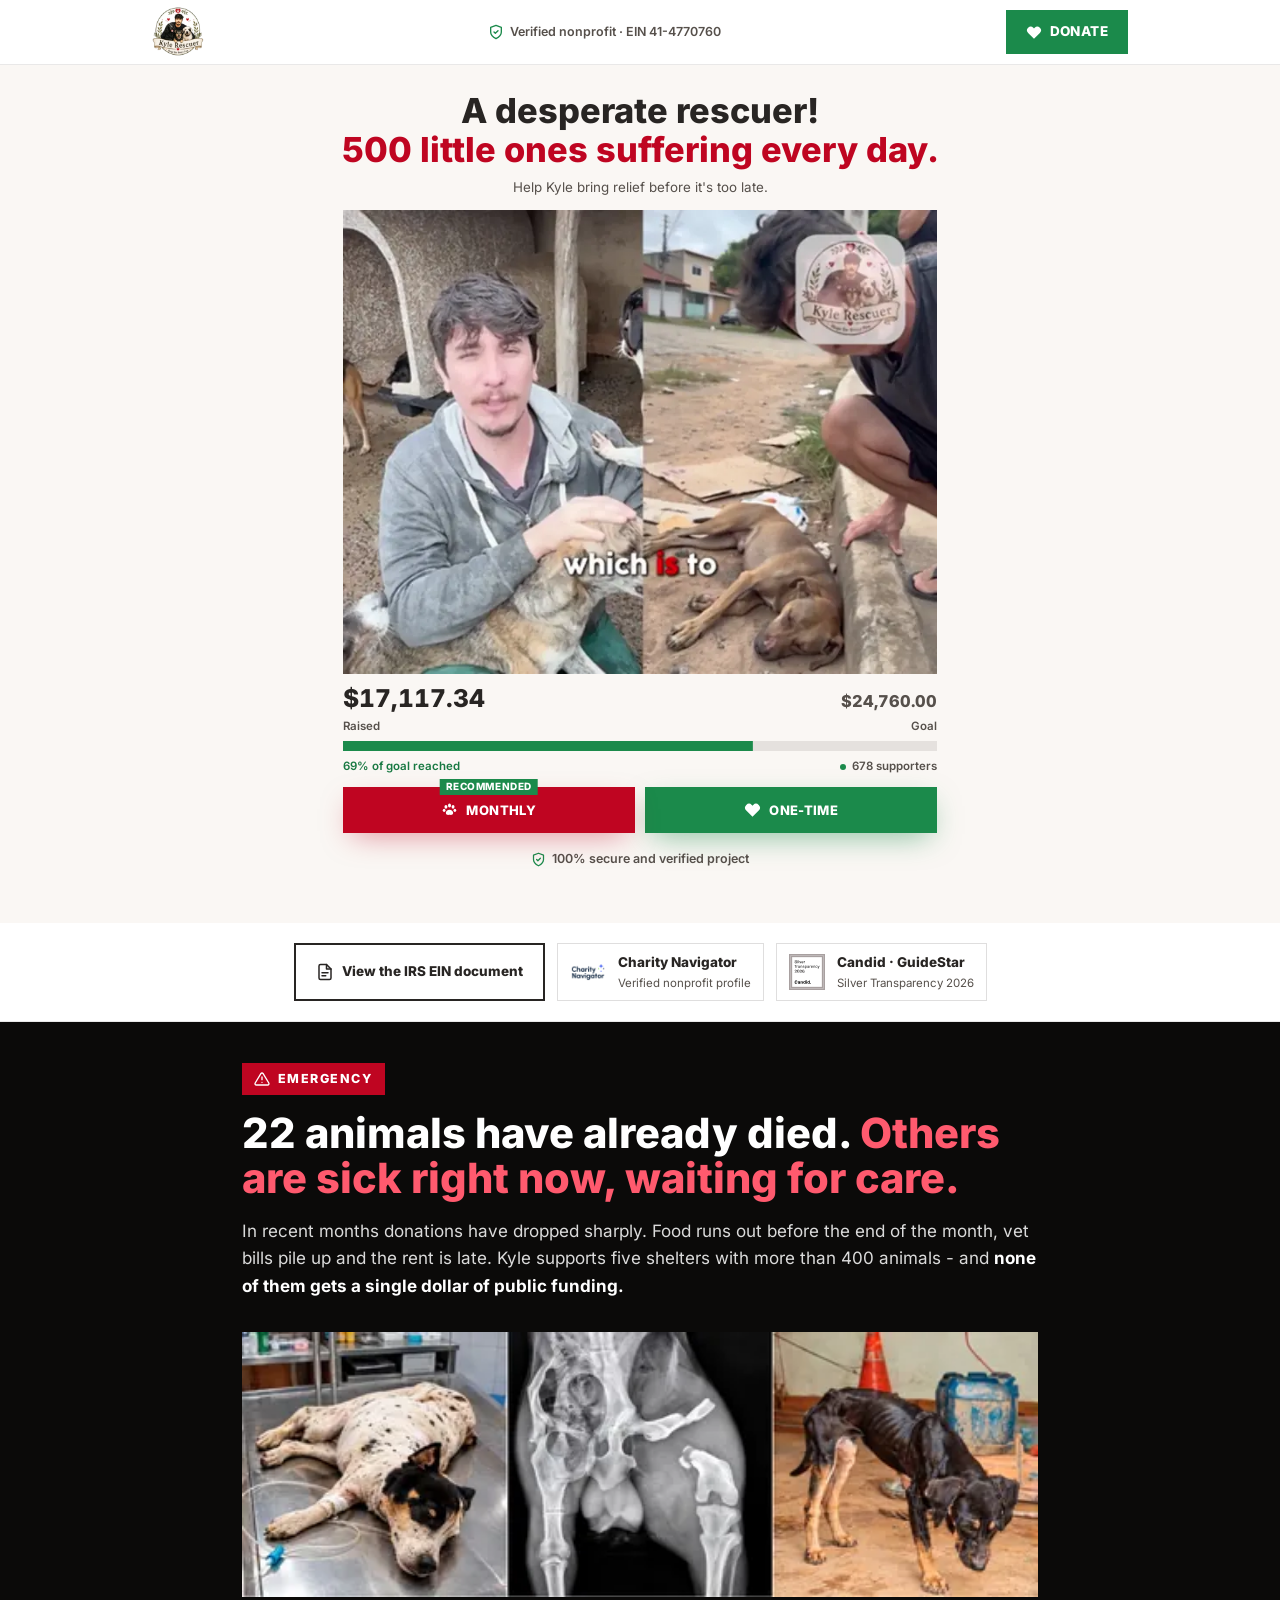
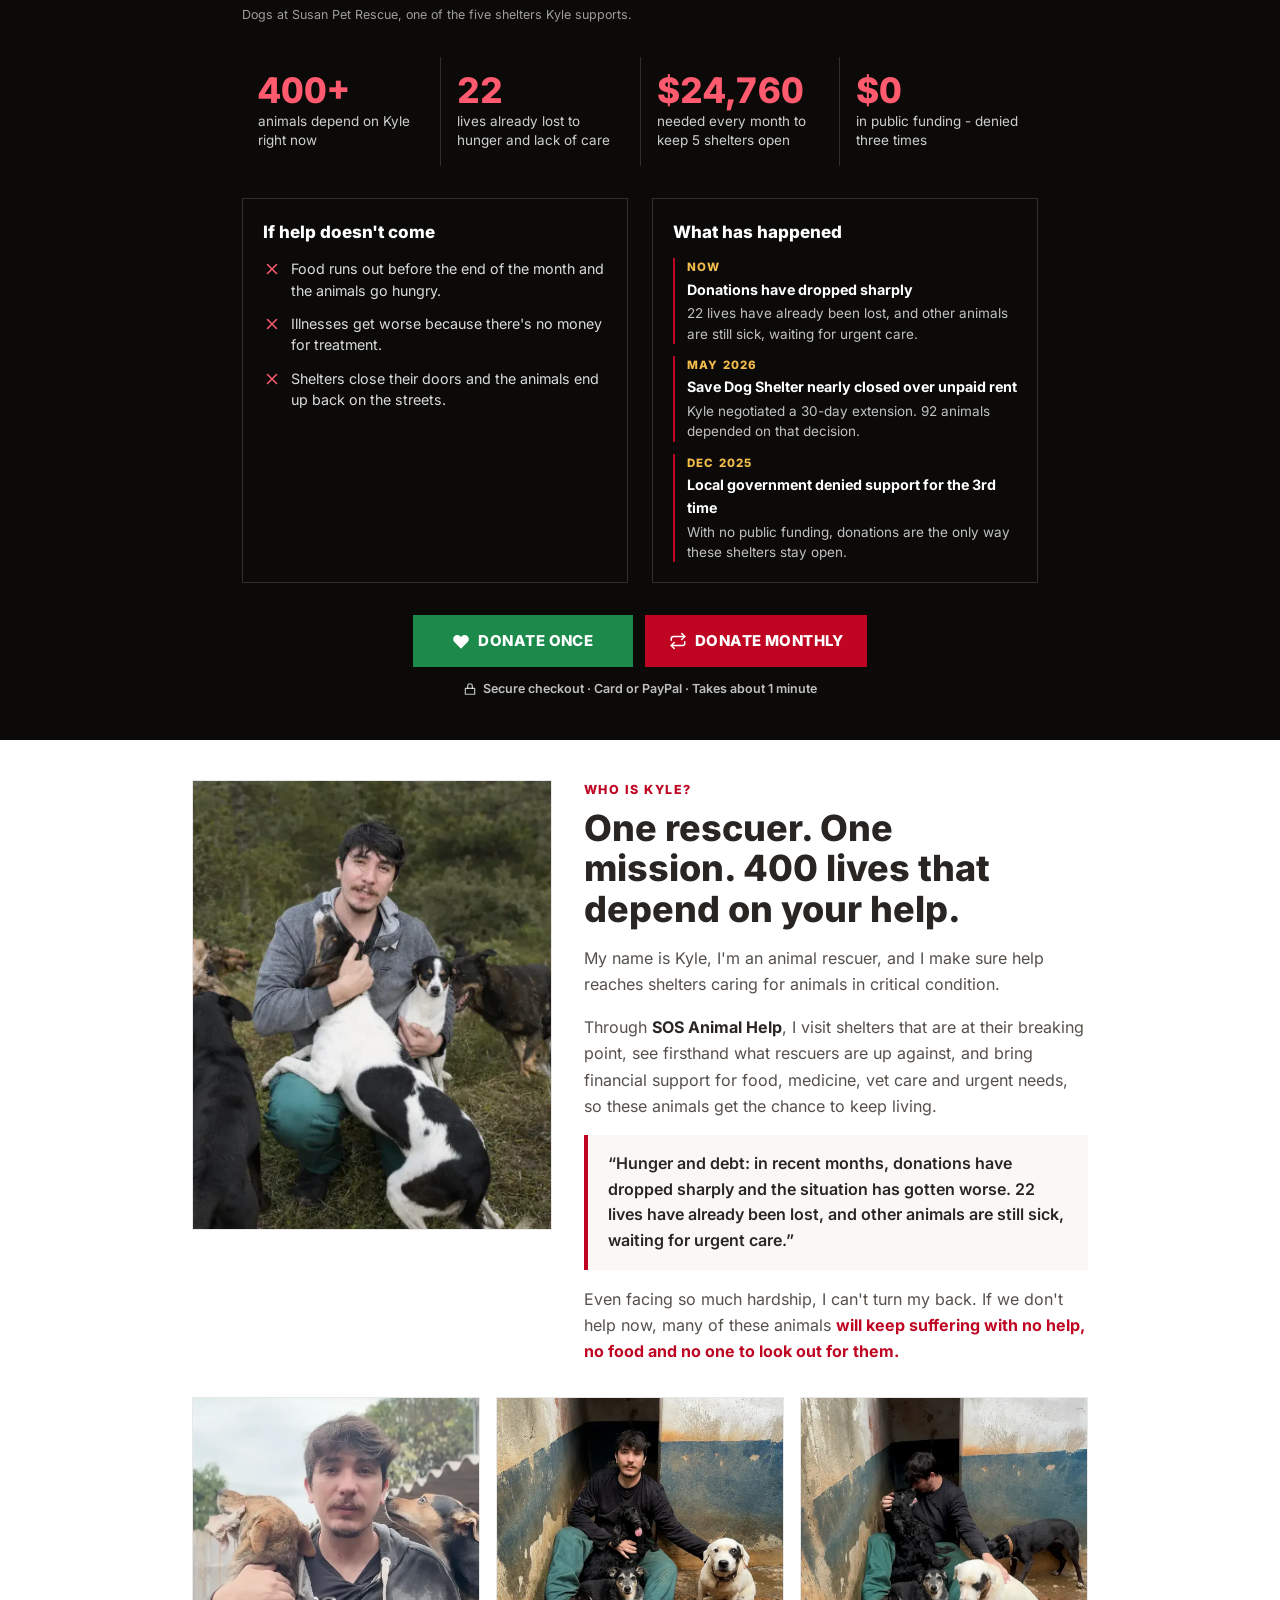
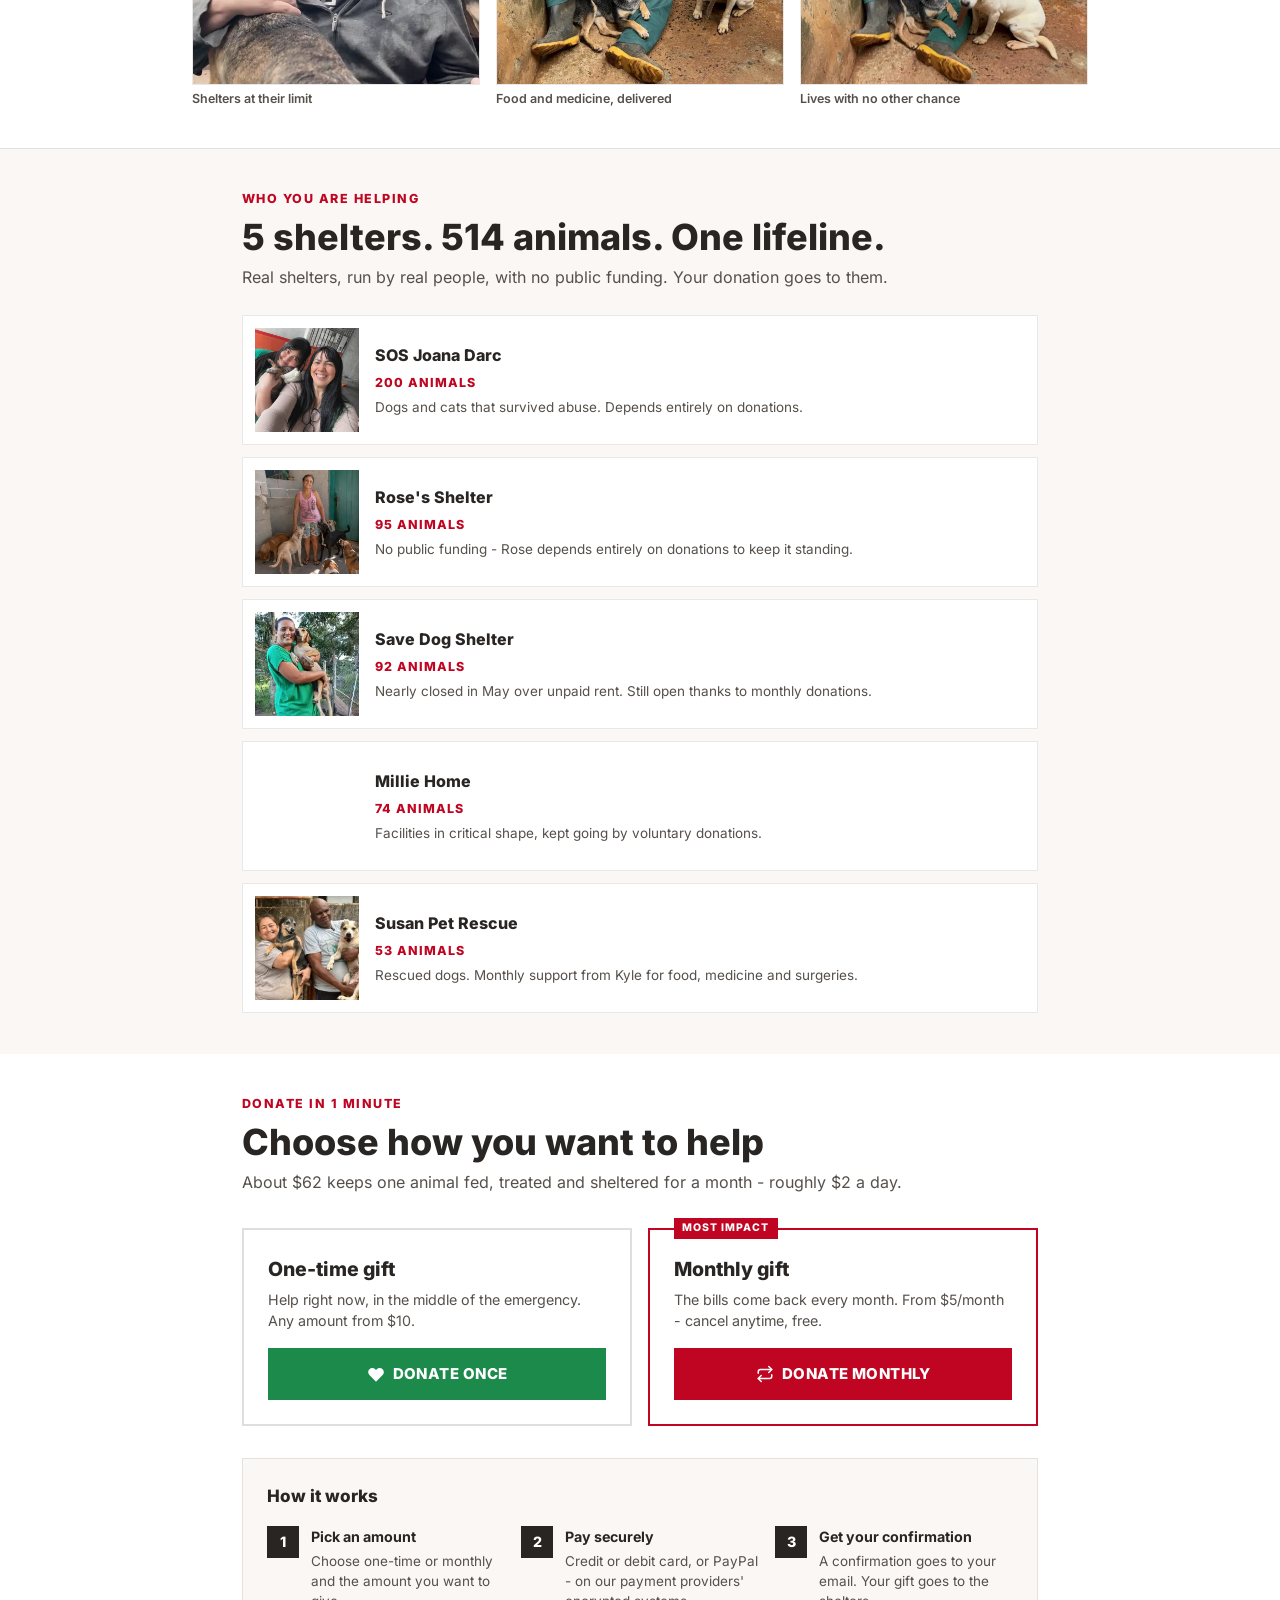
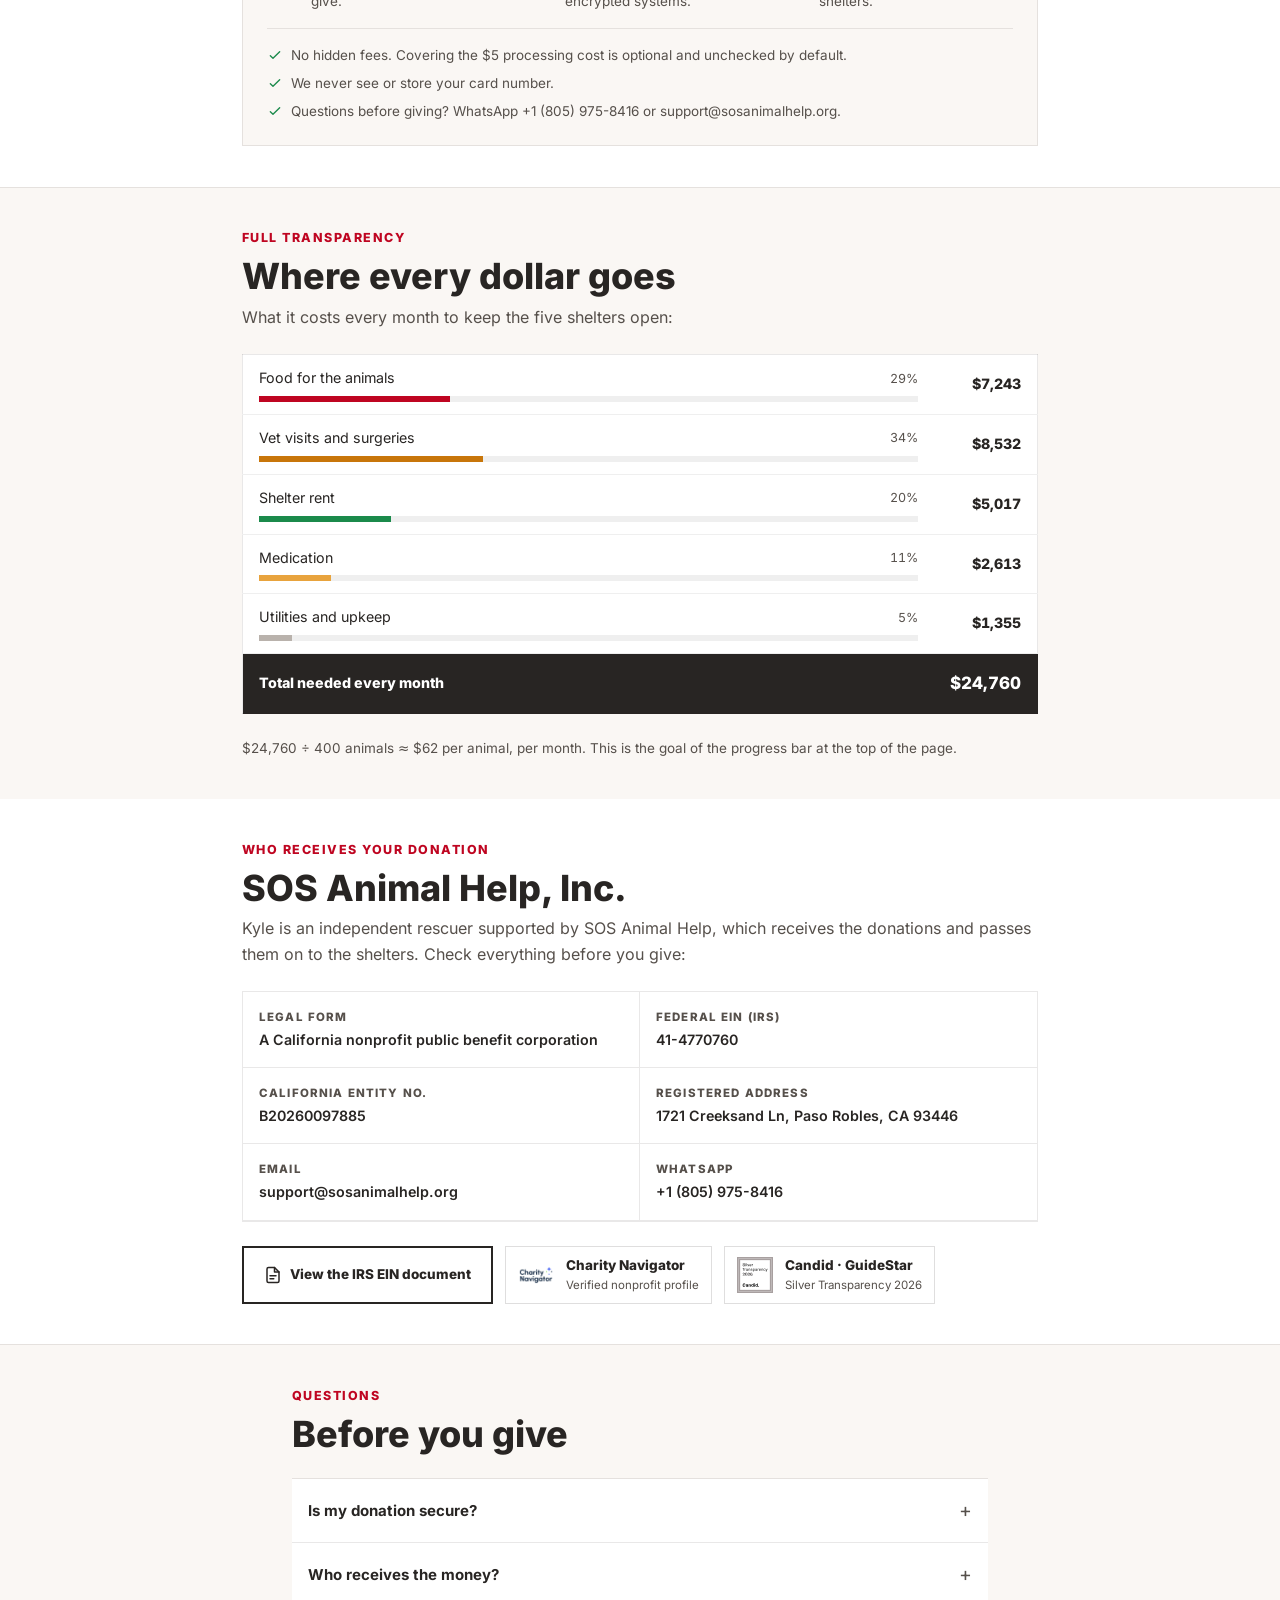
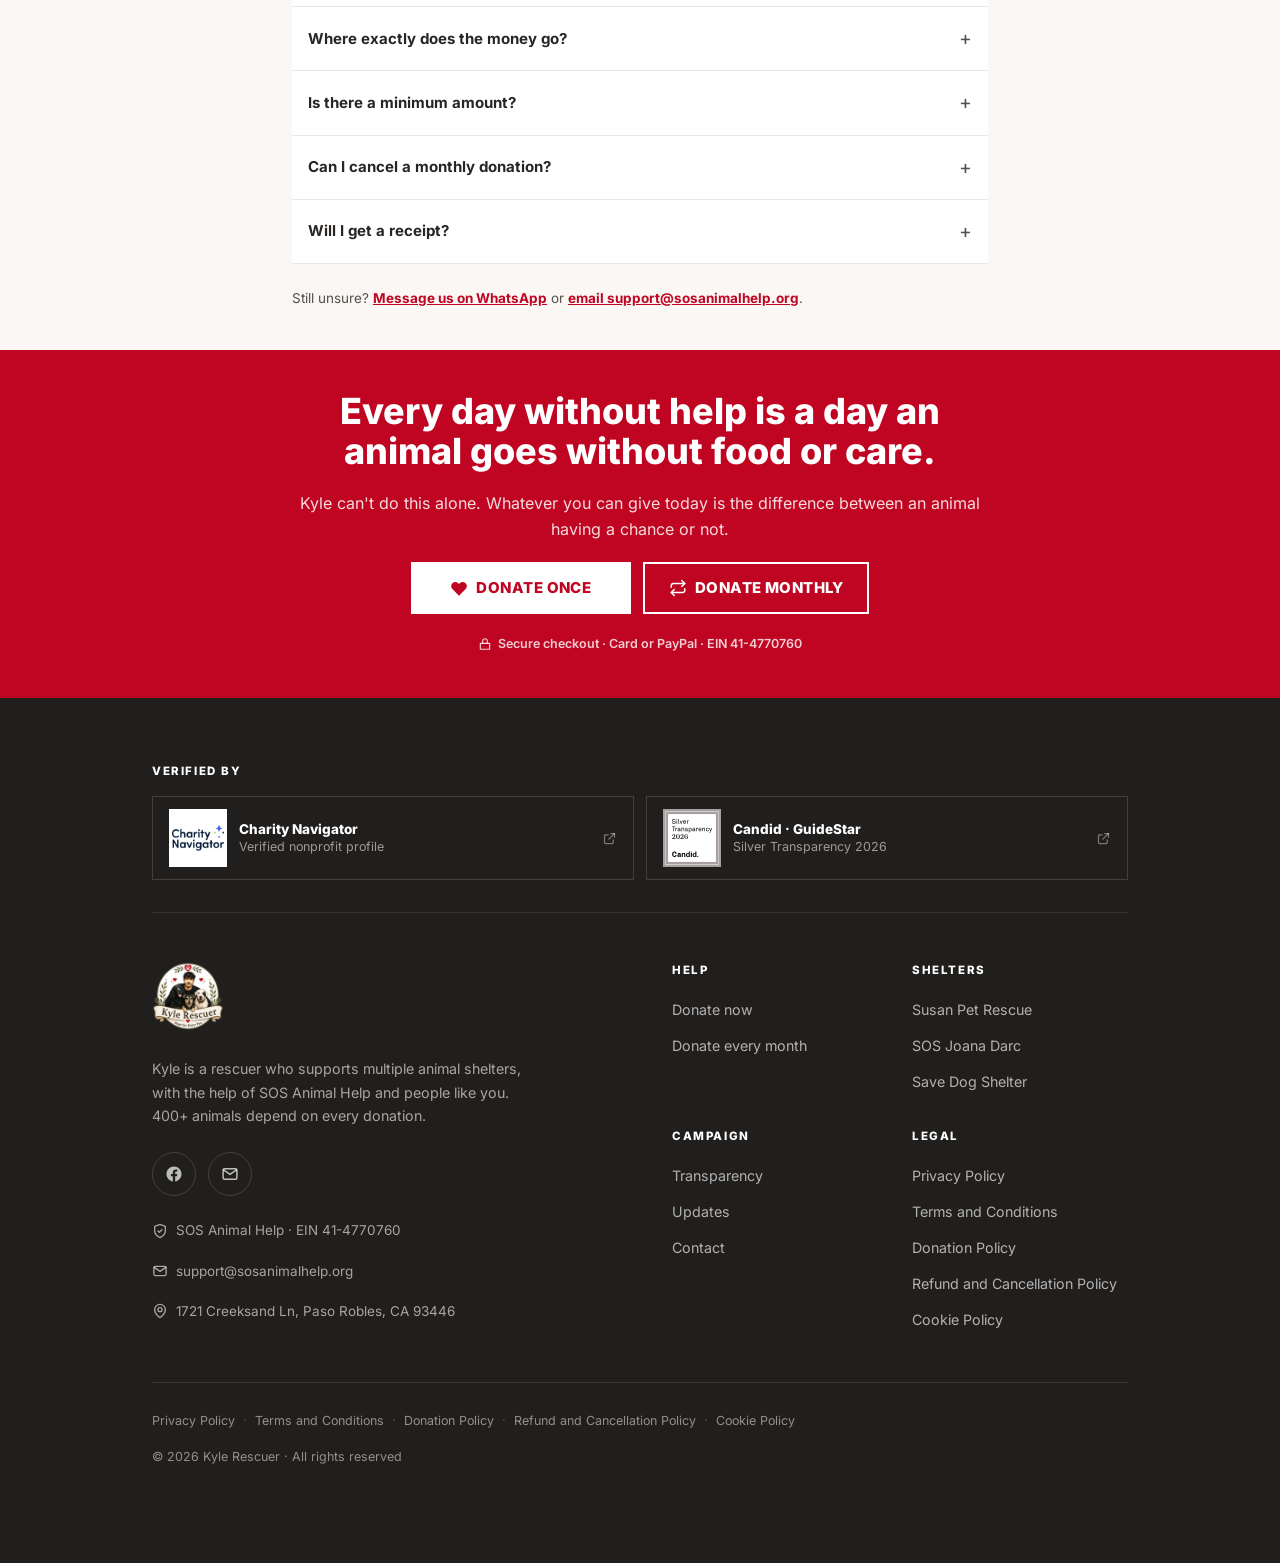
==== index.html @ 78687dcd "feat: mirror complete donate.kylerescuer.org/v5 page and assets" ====
<!DOCTYPE html><html lang="en" class="__variable_dd8d1a h-full antialiased"><head><meta charSet="utf-8"/><link href="https://cdn.converteai.net" rel="dns-prefetch"/><link href="https://scripts.converteai.net" rel="dns-prefetch"/><link href="https://images.converteai.net" rel="dns-prefetch"/><link href="https://license.vturb.com" rel="dns-prefetch"/><meta name="viewport" content="width=device-width, initial-scale=1"/><link rel="preload" href="/_next/static/media/6c596dfcddeca1e9-s.p.woff2" as="font" crossorigin="" type="font/woff2"/><link rel="preload" href="/caio/logo-kyle.webp" as="image"/><link rel="preload" as="image" fetchPriority="high" imageSrcSet="/caio/vsl-poster-680.webp 680w, /caio/vsl-poster.webp 1120w" imageSizes="(min-width: 640px) 594px, calc(100vw - 40px)"/><style data-precedence="next" data-href="/_next/static/css/963a068a236c0ef1.css">@font-face{font-family:inter;src:url(/_next/static/media/6c596dfcddeca1e9-s.p.woff2) format("woff2");font-display:swap;font-weight:400 800}@font-face{font-family:inter Fallback;src:local("Arial");ascent-override:89.79%;descent-override:22.36%;line-gap-override:0.00%;size-adjust:107.89%}.__className_dd8d1a{font-family:inter,inter Fallback}.__variable_dd8d1a{--font-inter:"inter","inter Fallback"}

/*! tailwindcss v4.3.3 | MIT License | https://tailwindcss.com */@layer properties{@supports (((-webkit-hyphens:none)) and (not (margin-trim:inline))) or ((-moz-orient:inline) and (not (color:rgb(from red r g b)))){*,::backdrop,:after,:before{--tw-translate-x:0;--tw-translate-y:0;--tw-translate-z:0;--tw-rotate-x:initial;--tw-rotate-y:initial;--tw-rotate-z:initial;--tw-skew-x:initial;--tw-skew-y:initial;--tw-pan-x:initial;--tw-pan-y:initial;--tw-pinch-zoom:initial;--tw-scroll-snap-strictness:proximity;--tw-divide-y-reverse:0;--tw-border-style:solid;--tw-gradient-position:initial;--tw-gradient-from:#0000;--tw-gradient-via:#0000;--tw-gradient-to:#0000;--tw-gradient-stops:initial;--tw-gradient-via-stops:initial;--tw-gradient-from-position:0%;--tw-gradient-via-position:50%;--tw-gradient-to-position:100%;--tw-leading:initial;--tw-font-weight:initial;--tw-tracking:initial;--tw-ordinal:initial;--tw-slashed-zero:initial;--tw-numeric-figure:initial;--tw-numeric-spacing:initial;--tw-numeric-fraction:initial;--tw-shadow:0 0 #0000;--tw-shadow-color:initial;--tw-shadow-alpha:100%;--tw-inset-shadow:0 0 #0000;--tw-inset-shadow-color:initial;--tw-inset-shadow-alpha:100%;--tw-ring-color:initial;--tw-ring-shadow:0 0 #0000;--tw-inset-ring-color:initial;--tw-inset-ring-shadow:0 0 #0000;--tw-ring-inset:initial;--tw-ring-offset-width:0px;--tw-ring-offset-color:#fff;--tw-ring-offset-shadow:0 0 #0000;--tw-outline-style:solid;--tw-blur:initial;--tw-brightness:initial;--tw-contrast:initial;--tw-grayscale:initial;--tw-hue-rotate:initial;--tw-invert:initial;--tw-opacity:initial;--tw-saturate:initial;--tw-sepia:initial;--tw-drop-shadow:initial;--tw-drop-shadow-color:initial;--tw-drop-shadow-alpha:100%;--tw-drop-shadow-size:initial;--tw-backdrop-blur:initial;--tw-backdrop-brightness:initial;--tw-backdrop-contrast:initial;--tw-backdrop-grayscale:initial;--tw-backdrop-hue-rotate:initial;--tw-backdrop-invert:initial;--tw-backdrop-opacity:initial;--tw-backdrop-saturate:initial;--tw-backdrop-sepia:initial;--tw-duration:initial;--tw-ease:initial;--tw-scale-x:1;--tw-scale-y:1;--tw-scale-z:1;--tw-content:""}}}@layer theme{:host,:root{--font-sans:-apple-system,BlinkMacSystemFont,"Segoe UI",Roboto,"Helvetica Neue","Noto Sans",Arial,sans-serif,"Apple Color Emoji","Segoe UI Emoji","Segoe UI Symbol","Noto Color Emoji";--font-mono:ui-monospace,SFMono-Regular,Menlo,Monaco,Consolas,"Liberation Mono","Courier New",monospace;--color-black:#000;--color-white:#fff;--spacing:.25rem;--font-weight-normal:400;--font-weight-medium:500;--font-weight-semibold:600;--font-weight-bold:700;--font-weight-extrabold:800;--leading-tight:1.25;--leading-snug:1.375;--ease-out:cubic-bezier(0,0,.2,1);--ease-in-out:cubic-bezier(.4,0,.2,1);--animate-spin:spin 1s linear infinite;--default-transition-duration:.15s;--default-transition-timing-function:cubic-bezier(.4,0,.2,1);--default-font-family:var(--font-sans);--default-mono-font-family:var(--font-mono);--font-display:var(--font-display);--font-body:var(--font-body)}}@layer base{*,::backdrop,:after,:before{box-sizing:border-box;border:0 solid;margin:0;padding:0}::file-selector-button{box-sizing:border-box;border:0 solid;margin:0;padding:0}:host,html{-webkit-text-size-adjust:100%;tab-size:4;line-height:1.5;font-family:var(--default-font-family,-apple-system,BlinkMacSystemFont,"Segoe UI",Roboto,"Helvetica Neue","Noto Sans",Arial,sans-serif,"Apple Color Emoji","Segoe UI Emoji","Segoe UI Symbol","Noto Color Emoji");font-feature-settings:var(--default-font-feature-settings,normal);font-variation-settings:var(--default-font-variation-settings,normal);-webkit-tap-highlight-color:transparent}hr{height:0;color:inherit;border-top-width:1px}abbr:where([title]){-webkit-text-decoration:underline dotted;text-decoration:underline dotted}h1,h2,h3,h4,h5,h6{font-size:inherit;font-weight:inherit}a{color:inherit;-webkit-text-decoration:inherit;text-decoration:inherit}b,strong{font-weight:bolder}code,kbd,pre,samp{font-family:var(--default-mono-font-family,ui-monospace,SFMono-Regular,Menlo,Monaco,Consolas,"Liberation Mono","Courier New",monospace);font-feature-settings:var(--default-mono-font-feature-settings,normal);font-variation-settings:var(--default-mono-font-variation-settings,normal);font-size:1em}small{font-size:80%}sub,sup{vertical-align:baseline;font-size:75%;line-height:0;position:relative}sub{bottom:-.25em}sup{top:-.5em}table{text-indent:0;border-color:inherit;border-collapse:collapse}:-moz-focusring:where(:not(iframe)){outline:auto}progress{vertical-align:baseline}summary{display:list-item}menu,ol,ul{list-style:none}audio,canvas,embed,iframe,img,object,svg,video{vertical-align:middle;display:block}img,video{max-width:100%;height:auto}button,input,optgroup,select,textarea{font:inherit;font-feature-settings:inherit;font-variation-settings:inherit;letter-spacing:inherit;color:inherit;opacity:1;background-color:#0000;border-radius:0}::file-selector-button{font:inherit;font-feature-settings:inherit;font-variation-settings:inherit;letter-spacing:inherit;color:inherit;opacity:1;background-color:#0000;border-radius:0}:where(select:is([multiple],[size])) optgroup{font-weight:bolder}:where(select:is([multiple],[size])) optgroup option{padding-inline-start:20px}::file-selector-button{margin-inline-end:4px}::placeholder{opacity:1}@supports (not ((-webkit-appearance:-apple-pay-button))) or (contain-intrinsic-size:1px){::placeholder{color:currentColor}@supports (color:color-mix(in lab,red,red)){::placeholder{color:color-mix(in oklab,currentcolor 50%,transparent)}}}textarea{resize:vertical}::-webkit-search-decoration{-webkit-appearance:none}::-webkit-date-and-time-value{min-height:1lh;text-align:inherit}::-webkit-datetime-edit{display:inline-flex}::-webkit-datetime-edit-fields-wrapper{padding:0}::-webkit-datetime-edit,::-webkit-datetime-edit-year-field{padding-block:0}::-webkit-datetime-edit-day-field,::-webkit-datetime-edit-month-field{padding-block:0}::-webkit-datetime-edit-hour-field,::-webkit-datetime-edit-minute-field{padding-block:0}::-webkit-datetime-edit-millisecond-field,::-webkit-datetime-edit-second-field{padding-block:0}::-webkit-datetime-edit-meridiem-field{padding-block:0}::-webkit-calendar-picker-indicator{line-height:1}:-moz-ui-invalid{box-shadow:none}button,input:where([type=button],[type=reset],[type=submit]){appearance:button}::file-selector-button{appearance:button}::-webkit-inner-spin-button,::-webkit-outer-spin-button{height:auto}[hidden]:where(:not([hidden=until-found])){display:none!important}html{scroll-behavior:smooth}body{background-color:var(--sos-surface);color:var(--sos-ink-900);font-family:var(--font-body);font-size:clamp(.938rem,.913rem + .109vw,1rem);line-height:var(--lh-body);-webkit-font-smoothing:antialiased;text-rendering:optimizelegibility}h1,h2,h3{font-family:var(--font-display);text-wrap:balance}p{text-wrap:pretty}:where(button,[role=button]):not(:disabled){cursor:pointer}:where(a,button,input,select,textarea,summary,[tabindex]):focus-visible{outline:3px solid var(--sos-action);outline-offset:2px;border-radius:2px}::selection{background:var(--sos-action);color:var(--sos-action-ink)}:where([id]){scroll-margin-top:calc(var(--header-h) + 12px)}}@layer components{.container-grid{max-width:1140px}.container-grid,.container-wide{width:100%;margin-inline:auto;padding-inline:20px}.container-wide{max-width:1280px}@media (min-width:768px){.container-wide{padding-inline:40px}}.container-narrow{width:100%;max-width:var(--grid-narrow);margin-inline:auto;padding-inline:20px}@media (min-width:768px){.container-narrow{padding-inline:32px}}.screen-section{height:calc(100svh - var(--header-h));flex-direction:column;justify-content:center;display:flex}.screen-section__flex{flex:auto;min-height:0}.band-night{background-color:var(--sos-night);color:#fff}.band-night h1,.band-night h2,.band-night h3{color:#fff}.band-night p{color:#ffffffb8}.prose-campaign p{max-width:var(--measure);color:var(--sos-ink-600);margin-bottom:16px}.prose-campaign p:last-child{margin-bottom:0}}@layer utilities{.pointer-events-none{pointer-events:none}.visible{visibility:visible}.sr-only{clip-path:inset(50%);white-space:nowrap;border-width:0;width:1px;height:1px;margin:-1px;padding:0;overflow:hidden}.absolute,.sr-only{position:absolute}.fixed{position:fixed}.relative{position:relative}.static{position:static}.sticky{position:sticky}.inset-0{inset:0}.inset-x-0{inset-inline:0}.inset-y-0{inset-block:0}.-top-1{top:calc(var(--spacing) * -1)}.-top-2{top:calc(var(--spacing) * -2)}.-top-3{top:calc(var(--spacing) * -3)}.top-0{top:0}.top-1\/2{top:50%}.top-2\.5{top:calc(var(--spacing) * 2.5)}.top-3{top:calc(var(--spacing) * 3)}.top-\[6px\]{top:6px}.-right-1{right:calc(var(--spacing) * -1)}.right-0{right:0}.right-2{right:calc(var(--spacing) * 2)}.right-2\.5{right:calc(var(--spacing) * 2.5)}.right-3{right:calc(var(--spacing) * 3)}.bottom-0{bottom:0}.bottom-0\.5{bottom:calc(var(--spacing) * .5)}.bottom-full{bottom:100%}.-left-\[7px\]{left:-7px}.left-0{left:0}.left-1\/2{left:50%}.left-2{left:calc(var(--spacing) * 2)}.left-3{left:calc(var(--spacing) * 3)}.left-6{left:calc(var(--spacing) * 6)}.isolate{isolation:isolate}.z-0{z-index:0}.z-10{z-index:10}.z-20{z-index:20}.z-30{z-index:30}.z-40{z-index:40}.z-50{z-index:50}.z-60{z-index:60}.z-65{z-index:65}.z-\[55\]{z-index:55}.z-\[60\]{z-index:60}.z-\[65\]{z-index:65}.z-\[70\]{z-index:70}.order-first{order:-9999}.col-span-2{grid-column:span 2/span 2}.container{width:100%}@media (min-width:40rem){.container{max-width:40rem}}@media (min-width:48rem){.container{max-width:48rem}}@media (min-width:64rem){.container{max-width:64rem}}@media (min-width:80rem){.container{max-width:80rem}}@media (min-width:96rem){.container{max-width:96rem}}.m-0{margin:0}.-mx-4{margin-inline:calc(var(--spacing) * -4)}.-mx-5{margin-inline:calc(var(--spacing) * -5)}.mx-auto{margin-inline:auto}.-mt-1\.5{margin-top:calc(var(--spacing) * -1.5)}.-mt-3{margin-top:calc(var(--spacing) * -3)}.mt-0\.5{margin-top:calc(var(--spacing) * .5)}.mt-1{margin-top:var(--spacing)}.mt-1\.5{margin-top:calc(var(--spacing) * 1.5)}.mt-2{margin-top:calc(var(--spacing) * 2)}.mt-3{margin-top:calc(var(--spacing) * 3)}.mt-5{margin-top:calc(var(--spacing) * 5)}.mt-\[2px\]{margin-top:2px}.mt-\[5px\]{margin-top:5px}.mt-\[7px\]{margin-top:7px}.mt-auto{margin-top:auto}.mb-2{margin-bottom:calc(var(--spacing) * 2)}.mb-3{margin-bottom:calc(var(--spacing) * 3)}.mb-4{margin-bottom:calc(var(--spacing) * 4)}.-ml-\[2px\]{margin-left:-2px}.ml-\[3px\]{margin-left:3px}.ml-auto{margin-left:auto}.block{display:block}.contents{display:contents}.flex{display:flex}.grid{display:grid}.hidden{display:none}.inline{display:inline}.inline-block{display:inline-block}.inline-flex{display:inline-flex}.table{display:table}.aspect-\[3\/4\]{aspect-ratio:3/4}.aspect-\[4\/3\]{aspect-ratio:4/3}.aspect-\[4\/5\]{aspect-ratio:4/5}.aspect-\[7\/6\]{aspect-ratio:7/6}.aspect-\[9\/16\]{aspect-ratio:9/16}.aspect-\[16\/7\]{aspect-ratio:16/7}.aspect-\[16\/9\]{aspect-ratio:16/9}.aspect-\[16\/11\]{aspect-ratio:16/11}.aspect-auto{aspect-ratio:auto}.aspect-square{aspect-ratio:1}.h-0{height:0}.h-1\.5{height:calc(var(--spacing) * 1.5)}.h-2{height:calc(var(--spacing) * 2)}.h-3{height:calc(var(--spacing) * 3)}.h-6{height:calc(var(--spacing) * 6)}.h-\[3px\]{height:3px}.h-\[5px\]{height:5px}.h-\[6px\]{height:6px}.h-\[7px\]{height:7px}.h-\[10px\]{height:10px}.h-\[11px\]{height:11px}.h-\[14px\]{height:14px}.h-\[16px\]{height:16px}.h-\[18px\]{height:18px}.h-\[20px\]{height:20px}.h-\[24px\]{height:24px}.h-\[26px\]{height:26px}.h-\[28px\]{height:28px}.h-\[30px\]{height:30px}.h-\[32px\]{height:32px}.h-\[34px\]{height:34px}.h-\[36px\]{height:36px}.h-\[38px\]{height:38px}.h-\[40px\]{height:40px}.h-\[44px\]{height:44px}.h-\[45px\]{height:45px}.h-\[48px\]{height:48px}.h-\[52px\]{height:52px}.h-\[56px\]{height:56px}.h-\[58px\]{height:58px}.h-\[64px\]{height:64px}.h-\[68px\]{height:68px}.h-\[72px\]{height:72px}.h-\[84px\]{height:84px}.h-\[88px\]{height:88px}.h-\[100dvh\]{height:100dvh}.h-\[112px\]{height:112px}.h-\[var\(--header-h\)\]{height:var(--header-h)}.h-auto{height:auto}.h-full{height:100%}.h-px{height:1px}.max-h-\[92dvh\]{max-height:92dvh}.max-h-\[92svh\]{max-height:92svh}.max-h-\[94dvh\]{max-height:94dvh}.max-h-\[230px\]{max-height:230px}.min-h-0{min-height:0}.min-h-\[36px\]{min-height:36px}.min-h-\[40px\]{min-height:40px}.min-h-\[42px\]{min-height:42px}.min-h-\[44px\]{min-height:44px}.min-h-\[46px\]{min-height:46px}.min-h-\[48px\]{min-height:48px}.min-h-\[50px\]{min-height:50px}.min-h-\[52px\]{min-height:52px}.min-h-\[56px\]{min-height:56px}.min-h-\[58px\]{min-height:58px}.min-h-\[60px\]{min-height:60px}.min-h-\[72px\]{min-height:72px}.min-h-\[240px\]{min-height:240px}.min-h-\[clamp\(2\.875rem\,5\.2vh\,3\.25rem\)\]{min-height:clamp(2.875rem,5.2vh,3.25rem)}.min-h-dvh{min-height:100dvh}.min-h-full{min-height:100%}.min-h-svh{min-height:100svh}.w-1\.5{width:calc(var(--spacing) * 1.5)}.w-2{width:calc(var(--spacing) * 2)}.w-3{width:calc(var(--spacing) * 3)}.w-4{width:calc(var(--spacing) * 4)}.w-\[1\%\]{width:1%}.w-\[5px\]{width:5px}.w-\[6px\]{width:6px}.w-\[7px\]{width:7px}.w-\[10px\]{width:10px}.w-\[11px\]{width:11px}.w-\[14px\]{width:14px}.w-\[16px\]{width:16px}.w-\[17px\]{width:17px}.w-\[18px\]{width:18px}.w-\[20px\]{width:20px}.w-\[24px\]{width:24px}.w-\[26px\]{width:26px}.w-\[28px\]{width:28px}.w-\[30px\]{width:30px}.w-\[32px\]{width:32px}.w-\[34px\]{width:34px}.w-\[36px\]{width:36px}.w-\[38px\]{width:38px}.w-\[40px\]{width:40px}.w-\[44px\]{width:44px}.w-\[48px\]{width:48px}.w-\[52px\]{width:52px}.w-\[56px\]{width:56px}.w-\[58px\]{width:58px}.w-\[64px\]{width:64px}.w-\[68px\]{width:68px}.w-\[72px\]{width:72px}.w-\[84px\]{width:84px}.w-\[88px\]{width:88px}.w-\[260px\]{width:260px}.w-\[min\(86vw\,340px\)\]{width:min(86vw,340px)}.w-auto{width:auto}.w-fit{width:fit-content}.w-full{width:100%}.max-w-\[24ch\]{max-width:24ch}.max-w-\[36ch\]{max-width:36ch}.max-w-\[40ch\]{max-width:40ch}.max-w-\[42ch\]{max-width:42ch}.max-w-\[46ch\]{max-width:46ch}.max-w-\[54ch\]{max-width:54ch}.max-w-\[62ch\]{max-width:62ch}.max-w-\[72ch\]{max-width:72ch}.max-w-\[380px\]{max-width:380px}.max-w-\[400px\]{max-width:400px}.max-w-\[420px\]{max-width:420px}.max-w-\[460px\]{max-width:460px}.max-w-\[480px\]{max-width:480px}.max-w-\[520px\]{max-width:520px}.max-w-\[640px\]{max-width:640px}.max-w-\[660px\]{max-width:660px}.max-w-\[760px\]{max-width:760px}.max-w-\[860px\]{max-width:860px}.max-w-\[960px\]{max-width:960px}.max-w-\[var\(--hero-col\)\]{max-width:var(--hero-col)}.min-w-0{min-width:0}.min-w-\[640px\]{min-width:640px}.flex-1{flex:1}.flex-shrink,.shrink{flex-shrink:1}.shrink-0{flex-shrink:0}.basis-0{flex-basis:0}.basis-\[150px\]{flex-basis:150px}.border-collapse{border-collapse:collapse}.origin-left{transform-origin:0}.-translate-x-1\/2{--tw-translate-x:calc(calc(1 / 2 * 100%) * -1)}.-translate-x-1\/2,.-translate-y-1\/2{translate:var(--tw-translate-x) var(--tw-translate-y)}.-translate-y-1\/2{--tw-translate-y:calc(calc(1 / 2 * 100%) * -1)}.transform{transform:var(--tw-rotate-x,) var(--tw-rotate-y,) var(--tw-rotate-z,) var(--tw-skew-x,) var(--tw-skew-y,)}.animate-spin{animation:var(--animate-spin)}.cursor-pointer{cursor:pointer}.touch-pan-y{--tw-pan-y:pan-y;touch-action:var(--tw-pan-x,) var(--tw-pan-y,) var(--tw-pinch-zoom,)}.resize{resize:both}.snap-x{scroll-snap-type:x var(--tw-scroll-snap-strictness)}.snap-mandatory{--tw-scroll-snap-strictness:mandatory}.snap-center{scroll-snap-align:center}.list-disc{list-style-type:disc}.list-none{list-style-type:none}.appearance-none{appearance:none}.grid-cols-1{grid-template-columns:repeat(1,minmax(0,1fr))}.grid-cols-2{grid-template-columns:repeat(2,minmax(0,1fr))}.grid-cols-3{grid-template-columns:repeat(3,minmax(0,1fr))}.grid-cols-\[1fr_auto_1fr\]{grid-template-columns:1fr auto 1fr}.flex-col{flex-direction:column}.flex-wrap{flex-wrap:wrap}.content-start{align-content:flex-start}.items-baseline{align-items:baseline}.items-center{align-items:center}.items-end{align-items:flex-end}.items-start{align-items:flex-start}.items-stretch{align-items:stretch}.justify-between{justify-content:space-between}.justify-center{justify-content:center}.justify-end{justify-content:flex-end}.gap-0\.5{gap:calc(var(--spacing) * .5)}.gap-1{gap:var(--spacing)}.gap-1\.5{gap:calc(var(--spacing) * 1.5)}.gap-2{gap:calc(var(--spacing) * 2)}.gap-2\.5{gap:calc(var(--spacing) * 2.5)}.gap-3{gap:calc(var(--spacing) * 3)}.gap-3\.5{gap:calc(var(--spacing) * 3.5)}.gap-4{gap:calc(var(--spacing) * 4)}.gap-5{gap:calc(var(--spacing) * 5)}.gap-6{gap:calc(var(--spacing) * 6)}.gap-8{gap:calc(var(--spacing) * 8)}.gap-12{gap:calc(var(--spacing) * 12)}.gap-\[6px\]{gap:6px}.gap-\[8px\]{gap:8px}.gap-\[clamp\(0\.5rem\,1\.2vh\,0\.75rem\)\]{gap:clamp(.5rem,1.2vh,.75rem)}.gap-\[clamp\(0\.5rem\,1\.4vh\,1rem\)\]{gap:clamp(.5rem,1.4vh,1rem)}.gap-\[clamp\(1\.5rem\,4vh\,2\.25rem\)\]{gap:clamp(1.5rem,4vh,2.25rem)}.gap-\[clamp\(1\.25rem\,3\.5vh\,2rem\)\]{gap:clamp(1.25rem,3.5vh,2rem)}.gap-\[clamp\(1\.25rem\,3vh\,2rem\)\]{gap:clamp(1.25rem,3vh,2rem)}.gap-px{gap:1px}.gap-x-1\.5{column-gap:calc(var(--spacing) * 1.5)}.gap-x-2{column-gap:calc(var(--spacing) * 2)}.gap-x-3{column-gap:calc(var(--spacing) * 3)}.gap-x-4{column-gap:calc(var(--spacing) * 4)}.gap-y-0\.5{row-gap:calc(var(--spacing) * .5)}.gap-y-1{row-gap:var(--spacing)}.gap-y-2{row-gap:calc(var(--spacing) * 2)}.gap-y-2\.5{row-gap:calc(var(--spacing) * 2.5)}:where(.divide-y>:not(:last-child)){--tw-divide-y-reverse:0;border-bottom-style:var(--tw-border-style);border-top-style:var(--tw-border-style);border-top-width:calc(1px * var(--tw-divide-y-reverse));border-bottom-width:calc(1px * calc(1 - var(--tw-divide-y-reverse)))}:where(.divide-ink-900\/\[\.07\]>:not(:last-child)){border-color:var(--sos-ink-900)}@supports (color:color-mix(in lab,red,red)){:where(.divide-ink-900\/\[\.07\]>:not(:last-child)){border-color:color-mix(in oklab,var(--sos-ink-900) 7%,transparent)}}.self-start{align-self:flex-start}.justify-self-end{justify-self:flex-end}.truncate{text-overflow:ellipsis;white-space:nowrap}.overflow-hidden,.truncate{overflow:hidden}.overflow-x-auto{overflow-x:auto}.overflow-y-auto{overflow-y:auto}.overscroll-contain{overscroll-behavior:contain}.rounded{border-radius:.25rem}.rounded-\[4px\]{border-radius:4px}.rounded-\[6px\]{border-radius:6px}.rounded-card{border-radius:var(--r-card)}.rounded-chip{border-radius:var(--r-chip)}.rounded-full{border-radius:3.40282e+38px}.rounded-lg{border-radius:var(--r-lg)}.rounded-md{border-radius:var(--r-md)}.rounded-pill{border-radius:var(--r-pill)}.rounded-sm{border-radius:var(--r-sm)}.rounded-t-lg{border-top-left-radius:var(--r-lg);border-top-right-radius:var(--r-lg)}.border{border-style:var(--tw-border-style);border-width:1px}.border-2{border-style:var(--tw-border-style);border-width:2px}.border-4{border-style:var(--tw-border-style);border-width:4px}.border-\[3px\]{border-style:var(--tw-border-style);border-width:3px}.border-y{border-block-style:var(--tw-border-style);border-block-width:1px}.border-t{border-top-style:var(--tw-border-style);border-top-width:1px}.border-r{border-right-style:var(--tw-border-style);border-right-width:1px}.border-b{border-bottom-style:var(--tw-border-style);border-bottom-width:1px}.border-b-2{border-bottom-style:var(--tw-border-style);border-bottom-width:2px}.border-l-2{border-left-style:var(--tw-border-style);border-left-width:2px}.border-l-4{border-left-style:var(--tw-border-style);border-left-width:4px}.border-\[\#2c2c2e\]{border-color:#2c2c2e}.border-\[\#a30d0d\]{border-color:#a30d0d}.border-\[\#a30d0d\]\/30{border-color:oklab(45.4371% .157668 .0852023/.3)}.border-action{border-color:var(--sos-action)}.border-donate{border-color:var(--sos-donate)}.border-donate-ink\/30{border-color:var(--sos-donate-ink)}@supports (color:color-mix(in lab,red,red)){.border-donate-ink\/30{border-color:color-mix(in oklab,var(--sos-donate-ink) 30%,transparent)}}.border-donate\/20{border-color:var(--sos-donate)}@supports (color:color-mix(in lab,red,red)){.border-donate\/20{border-color:color-mix(in oklab,var(--sos-donate) 20%,transparent)}}.border-donate\/25{border-color:var(--sos-donate)}@supports (color:color-mix(in lab,red,red)){.border-donate\/25{border-color:color-mix(in oklab,var(--sos-donate) 25%,transparent)}}.border-donate\/30{border-color:var(--sos-donate)}@supports (color:color-mix(in lab,red,red)){.border-donate\/30{border-color:color-mix(in oklab,var(--sos-donate) 30%,transparent)}}.border-error{border-color:var(--sos-error)}.border-ink-600{border-color:var(--sos-ink-600)}.border-ink-900,.border-ink-900\/10{border-color:var(--sos-ink-900)}@supports (color:color-mix(in lab,red,red)){.border-ink-900\/10{border-color:color-mix(in oklab,var(--sos-ink-900) 10%,transparent)}}.border-ink-900\/15{border-color:var(--sos-ink-900)}@supports (color:color-mix(in lab,red,red)){.border-ink-900\/15{border-color:color-mix(in oklab,var(--sos-ink-900) 15%,transparent)}}.border-ink-900\/20{border-color:var(--sos-ink-900)}@supports (color:color-mix(in lab,red,red)){.border-ink-900\/20{border-color:color-mix(in oklab,var(--sos-ink-900) 20%,transparent)}}.border-ink-900\/25{border-color:var(--sos-ink-900)}@supports (color:color-mix(in lab,red,red)){.border-ink-900\/25{border-color:color-mix(in oklab,var(--sos-ink-900) 25%,transparent)}}.border-ink-900\/30{border-color:var(--sos-ink-900)}@supports (color:color-mix(in lab,red,red)){.border-ink-900\/30{border-color:color-mix(in oklab,var(--sos-ink-900) 30%,transparent)}}.border-ink-900\/\[\.07\]{border-color:var(--sos-ink-900)}@supports (color:color-mix(in lab,red,red)){.border-ink-900\/\[\.07\]{border-color:color-mix(in oklab,var(--sos-ink-900) 7%,transparent)}}.border-ink-900\/\[\.08\]{border-color:var(--sos-ink-900)}@supports (color:color-mix(in lab,red,red)){.border-ink-900\/\[\.08\]{border-color:color-mix(in oklab,var(--sos-ink-900) 8%,transparent)}}.border-ink-900\/\[\.12\]{border-color:var(--sos-ink-900)}@supports (color:color-mix(in lab,red,red)){.border-ink-900\/\[\.12\]{border-color:color-mix(in oklab,var(--sos-ink-900) 12%,transparent)}}.border-transparent{border-color:#0000}.border-white{border-color:var(--color-white)}.border-white\/10{border-color:#ffffff1a}@supports (color:color-mix(in lab,red,red)){.border-white\/10{border-color:color-mix(in oklab,var(--color-white) 10%,transparent)}}.border-white\/15{border-color:#ffffff26}@supports (color:color-mix(in lab,red,red)){.border-white\/15{border-color:color-mix(in oklab,var(--color-white) 15%,transparent)}}.border-white\/30{border-color:#ffffff4d}@supports (color:color-mix(in lab,red,red)){.border-white\/30{border-color:color-mix(in oklab,var(--color-white) 30%,transparent)}}.border-t-\[\#a30d0d\]{border-top-color:#a30d0d}.border-t-donate{border-top-color:var(--sos-donate)}.border-t-donate-ink{border-top-color:var(--sos-donate-ink)}.border-t-white{border-top-color:var(--color-white)}.bg-\[\#2c2c2e\]{background-color:#2c2c2e}.bg-\[\#635BFF\]{background-color:#635bff}.bg-\[\#a30d0d\]{background-color:#a30d0d}.bg-\[\#f5f5f5\]{background-color:#f5f5f5}.bg-accent-soft{background-color:var(--org-accent-soft)}.bg-action{background-color:var(--sos-action)}.bg-action-deep{background-color:var(--sos-action-deep)}.bg-action\/10{background-color:var(--sos-action)}@supports (color:color-mix(in lab,red,red)){.bg-action\/10{background-color:color-mix(in oklab,var(--sos-action) 10%,transparent)}}.bg-action\/60{background-color:var(--sos-action)}@supports (color:color-mix(in lab,red,red)){.bg-action\/60{background-color:color-mix(in oklab,var(--sos-action) 60%,transparent)}}.bg-action\/\[\.06\]{background-color:var(--sos-action)}@supports (color:color-mix(in lab,red,red)){.bg-action\/\[\.06\]{background-color:color-mix(in oklab,var(--sos-action) 6%,transparent)}}.bg-black{background-color:var(--color-black)}.bg-black\/60{background-color:#0009}@supports (color:color-mix(in lab,red,red)){.bg-black\/60{background-color:color-mix(in oklab,var(--color-black) 60%,transparent)}}.bg-donate,.bg-donate\/10{background-color:var(--sos-donate)}@supports (color:color-mix(in lab,red,red)){.bg-donate\/10{background-color:color-mix(in oklab,var(--sos-donate) 10%,transparent)}}.bg-donate\/15{background-color:var(--sos-donate)}@supports (color:color-mix(in lab,red,red)){.bg-donate\/15{background-color:color-mix(in oklab,var(--sos-donate) 15%,transparent)}}.bg-donate\/70{background-color:var(--sos-donate)}@supports (color:color-mix(in lab,red,red)){.bg-donate\/70{background-color:color-mix(in oklab,var(--sos-donate) 70%,transparent)}}.bg-donate\/\[\.07\]{background-color:var(--sos-donate)}@supports (color:color-mix(in lab,red,red)){.bg-donate\/\[\.07\]{background-color:color-mix(in oklab,var(--sos-donate) 7%,transparent)}}.bg-donate\/\[\.08\]{background-color:var(--sos-donate)}@supports (color:color-mix(in lab,red,red)){.bg-donate\/\[\.08\]{background-color:color-mix(in oklab,var(--sos-donate) 8%,transparent)}}.bg-error\/10{background-color:var(--sos-error)}@supports (color:color-mix(in lab,red,red)){.bg-error\/10{background-color:color-mix(in oklab,var(--sos-error) 10%,transparent)}}.bg-graphite{background-color:var(--sos-graphite)}.bg-highlight\/25{background-color:var(--sos-highlight)}@supports (color:color-mix(in lab,red,red)){.bg-highlight\/25{background-color:color-mix(in oklab,var(--sos-highlight) 25%,transparent)}}.bg-ink-300{background-color:var(--sos-ink-300)}.bg-ink-900,.bg-ink-900\/10{background-color:var(--sos-ink-900)}@supports (color:color-mix(in lab,red,red)){.bg-ink-900\/10{background-color:color-mix(in oklab,var(--sos-ink-900) 10%,transparent)}}.bg-ink-900\/20{background-color:var(--sos-ink-900)}@supports (color:color-mix(in lab,red,red)){.bg-ink-900\/20{background-color:color-mix(in oklab,var(--sos-ink-900) 20%,transparent)}}.bg-ink-900\/60{background-color:var(--sos-ink-900)}@supports (color:color-mix(in lab,red,red)){.bg-ink-900\/60{background-color:color-mix(in oklab,var(--sos-ink-900) 60%,transparent)}}.bg-ink-900\/\[\.03\]{background-color:var(--sos-ink-900)}@supports (color:color-mix(in lab,red,red)){.bg-ink-900\/\[\.03\]{background-color:color-mix(in oklab,var(--sos-ink-900) 3%,transparent)}}.bg-ink-900\/\[\.07\]{background-color:var(--sos-ink-900)}@supports (color:color-mix(in lab,red,red)){.bg-ink-900\/\[\.07\]{background-color:color-mix(in oklab,var(--sos-ink-900) 7%,transparent)}}.bg-night,.bg-night\/45{background-color:var(--sos-night)}@supports (color:color-mix(in lab,red,red)){.bg-night\/45{background-color:color-mix(in oklab,var(--sos-night) 45%,transparent)}}.bg-night\/70{background-color:var(--sos-night)}@supports (color:color-mix(in lab,red,red)){.bg-night\/70{background-color:color-mix(in oklab,var(--sos-night) 70%,transparent)}}.bg-night\/80{background-color:var(--sos-night)}@supports (color:color-mix(in lab,red,red)){.bg-night\/80{background-color:color-mix(in oklab,var(--sos-night) 80%,transparent)}}.bg-progress{background-color:var(--sos-progress)}.bg-surface{background-color:var(--sos-surface)}.bg-surface-alt{background-color:var(--sos-surface-alt)}.bg-surface\/90{background-color:var(--sos-surface)}@supports (color:color-mix(in lab,red,red)){.bg-surface\/90{background-color:color-mix(in oklab,var(--sos-surface) 90%,transparent)}}.bg-surface\/92{background-color:var(--sos-surface)}@supports (color:color-mix(in lab,red,red)){.bg-surface\/92{background-color:color-mix(in oklab,var(--sos-surface) 92%,transparent)}}.bg-surface\/95{background-color:var(--sos-surface)}@supports (color:color-mix(in lab,red,red)){.bg-surface\/95{background-color:color-mix(in oklab,var(--sos-surface) 95%,transparent)}}.bg-surface\/98{background-color:var(--sos-surface)}@supports (color:color-mix(in lab,red,red)){.bg-surface\/98{background-color:color-mix(in oklab,var(--sos-surface) 98%,transparent)}}.bg-transparent{background-color:#0000}.bg-warning{background-color:var(--sos-warning)}.bg-white{background-color:var(--color-white)}.bg-white\/10{background-color:#ffffff1a}@supports (color:color-mix(in lab,red,red)){.bg-white\/10{background-color:color-mix(in oklab,var(--color-white) 10%,transparent)}}.bg-white\/15{background-color:#ffffff26}@supports (color:color-mix(in lab,red,red)){.bg-white\/15{background-color:color-mix(in oklab,var(--color-white) 15%,transparent)}}.bg-white\/20{background-color:#fff3}@supports (color:color-mix(in lab,red,red)){.bg-white\/20{background-color:color-mix(in oklab,var(--color-white) 20%,transparent)}}.bg-linear-to-t{--tw-gradient-position:to top}@supports (background-image:linear-gradient(in lab,red,red)){.bg-linear-to-t{--tw-gradient-position:to top in oklab}}.bg-linear-to-t{background-image:linear-gradient(var(--tw-gradient-stops))}.from-night\/45{--tw-gradient-from:var(--sos-night)}@supports (color:color-mix(in lab,red,red)){.from-night\/45{--tw-gradient-from:color-mix(in oklab,var(--sos-night) 45%,transparent)}}.from-night\/45{--tw-gradient-stops:var(--tw-gradient-via-stops,var(--tw-gradient-position),var(--tw-gradient-from) var(--tw-gradient-from-position),var(--tw-gradient-to) var(--tw-gradient-to-position))}.to-transparent{--tw-gradient-to:transparent;--tw-gradient-stops:var(--tw-gradient-via-stops,var(--tw-gradient-position),var(--tw-gradient-from) var(--tw-gradient-from-position),var(--tw-gradient-to) var(--tw-gradient-to-position))}.object-contain{object-fit:contain}.object-cover{object-fit:cover}.object-\[center_18\%\]{object-position:center 18%}.object-top{object-position:top}.p-0{padding:0}.p-2\.5{padding:calc(var(--spacing) * 2.5)}.p-3{padding:calc(var(--spacing) * 3)}.p-3\.5{padding:calc(var(--spacing) * 3.5)}.p-4{padding:calc(var(--spacing) * 4)}.p-5{padding:calc(var(--spacing) * 5)}.p-6{padding:calc(var(--spacing) * 6)}.px-0{padding-inline:0}.px-1{padding-inline:var(--spacing)}.px-1\.5{padding-inline:calc(var(--spacing) * 1.5)}.px-2{padding-inline:calc(var(--spacing) * 2)}.px-2\.5{padding-inline:calc(var(--spacing) * 2.5)}.px-3{padding-inline:calc(var(--spacing) * 3)}.px-3\.5{padding-inline:calc(var(--spacing) * 3.5)}.px-4{padding-inline:calc(var(--spacing) * 4)}.px-5{padding-inline:calc(var(--spacing) * 5)}.px-6{padding-inline:calc(var(--spacing) * 6)}.px-8{padding-inline:calc(var(--spacing) * 8)}.px-12{padding-inline:calc(var(--spacing) * 12)}.py-0\.5{padding-block:calc(var(--spacing) * .5)}.py-1{padding-block:var(--spacing)}.py-1\.5{padding-block:calc(var(--spacing) * 1.5)}.py-2{padding-block:calc(var(--spacing) * 2)}.py-2\.5{padding-block:calc(var(--spacing) * 2.5)}.py-3{padding-block:calc(var(--spacing) * 3)}.py-3\.5{padding-block:calc(var(--spacing) * 3.5)}.py-4{padding-block:calc(var(--spacing) * 4)}.py-5{padding-block:calc(var(--spacing) * 5)}.py-6{padding-block:calc(var(--spacing) * 6)}.py-7{padding-block:calc(var(--spacing) * 7)}.py-8{padding-block:calc(var(--spacing) * 8)}.py-10{padding-block:calc(var(--spacing) * 10)}.py-\[clamp\(1\.75rem\,4\.5vh\,3rem\)\]{padding-block:clamp(1.75rem,4.5vh,3rem)}.py-\[clamp\(2\.5rem\,6vh\,4\.5rem\)\]{padding-block:clamp(2.5rem,6vh,4.5rem)}.py-\[clamp\(2\.5rem\,6vh\,4rem\)\]{padding-block:clamp(2.5rem,6vh,4rem)}.py-\[clamp\(2\.5rem\,7vh\,4\.5rem\)\]{padding-block:clamp(2.5rem,7vh,4.5rem)}.py-\[clamp\(3rem\,7vh\,5rem\)\]{padding-block:clamp(3rem,7vh,5rem)}.py-px{padding-block:1px}.pt-0{padding-top:0}.pt-0\.5{padding-top:calc(var(--spacing) * .5)}.pt-1{padding-top:var(--spacing)}.pt-2{padding-top:calc(var(--spacing) * 2)}.pt-3{padding-top:calc(var(--spacing) * 3)}.pt-3\.5{padding-top:calc(var(--spacing) * 3.5)}.pt-4{padding-top:calc(var(--spacing) * 4)}.pt-6{padding-top:calc(var(--spacing) * 6)}.pt-8{padding-top:calc(var(--spacing) * 8)}.pt-10{padding-top:calc(var(--spacing) * 10)}.pt-16{padding-top:calc(var(--spacing) * 16)}.pt-\[clamp\(0\.75rem\,2vh\,1\.5rem\)\]{padding-top:clamp(.75rem,2vh,1.5rem)}.pt-\[clamp\(0\.375rem\,1vh\,0\.75rem\)\]{padding-top:clamp(.375rem,1vh,.75rem)}.pr-1{padding-right:var(--spacing)}.pr-2\.5{padding-right:calc(var(--spacing) * 2.5)}.pr-4{padding-right:calc(var(--spacing) * 4)}.pb-1{padding-bottom:var(--spacing)}.pb-2{padding-bottom:calc(var(--spacing) * 2)}.pb-4{padding-bottom:calc(var(--spacing) * 4)}.pb-7{padding-bottom:calc(var(--spacing) * 7)}.pb-8{padding-bottom:calc(var(--spacing) * 8)}.pb-14{padding-bottom:calc(var(--spacing) * 14)}.pb-\[112px\]{padding-bottom:112px}.pb-\[clamp\(0\.75rem\,2vh\,1\.5rem\)\]{padding-bottom:clamp(.75rem,2vh,1.5rem)}.pb-\[clamp\(1\.5rem\,4vh\,3rem\)\]{padding-bottom:clamp(1.5rem,4vh,3rem)}.pb-\[max\(0\.875rem\,env\(safe-area-inset-bottom\)\)\]{padding-bottom:max(.875rem,env(safe-area-inset-bottom))}.pb-\[max\(1rem\,env\(safe-area-inset-bottom\)\)\]{padding-bottom:max(1rem,env(safe-area-inset-bottom))}.pl-2\.5{padding-left:calc(var(--spacing) * 2.5)}.pl-3{padding-left:calc(var(--spacing) * 3)}.pl-3\.5{padding-left:calc(var(--spacing) * 3.5)}.pl-5{padding-left:calc(var(--spacing) * 5)}.pl-6{padding-left:calc(var(--spacing) * 6)}.text-center{text-align:center}.text-left{text-align:left}.text-right{text-align:right}.align-top{vertical-align:top}.text-\[0\.62em\]{font-size:.62em}.text-\[2rem\]{font-size:2rem}.text-\[13px\]{font-size:13px}.text-\[16px\]{font-size:16px}.text-\[17px\]{font-size:17px}.text-\[18px\]{font-size:18px}.text-\[20px\]{font-size:20px}.text-\[clamp\(0\.93rem\,0\.837rem\+0\.372vw\,1\.163rem\)\]{font-size:clamp(.93rem,.837rem + .372vw,1.163rem)}.text-\[clamp\(0\.93rem\,0\.883rem\+0\.279vw\,1\.046rem\)\]{font-size:clamp(.93rem,.883rem + .279vw,1.046rem)}.text-\[clamp\(0\.95rem\,0\.86rem\+0\.45vw\,1\.2rem\)\]{font-size:clamp(.95rem,.86rem + .45vw,1.2rem)}.text-\[clamp\(0\.814rem\,1\.302vh\,0\.872rem\)\]{font-size:clamp(.814rem,1.302vh,.872rem)}.text-\[clamp\(0\.814rem\,1\.488vh\,0\.93rem\)\]{font-size:clamp(.814rem,1.488vh,.93rem)}.text-\[clamp\(0\.872rem\,0\.837rem\+0\.209vw\,0\.988rem\)\]{font-size:clamp(.872rem,.837rem + .209vw,.988rem)}.text-\[clamp\(0\.872rem\,1\.488vh\,0\.988rem\)\]{font-size:clamp(.872rem,1.488vh,.988rem)}.text-\[clamp\(0\.894rem\,0\.878rem\+0\.07vw\,0\.935rem\)\]{font-size:clamp(.894rem,.878rem + .07vw,.935rem)}.text-\[clamp\(0\.935rem\,0\.902rem\+0\.142vw\,1\.015rem\)\]{font-size:clamp(.935rem,.902rem + .142vw,1.015rem)}.text-\[clamp\(0\.8954rem\,0\.8184rem\+0\.3069vw\,1\.023rem\)\]{font-size:clamp(.8954rem,.8184rem + .3069vw,1.023rem)}.text-\[clamp\(1\.5rem\,1\.1rem\+1\.6vw\,2\.4rem\)\]{font-size:clamp(1.5rem,1.1rem + 1.6vw,2.4rem)}.text-\[clamp\(1\.5rem\,1\.1rem\+1\.6vw\,2\.25rem\)\]{font-size:clamp(1.5rem,1.1rem + 1.6vw,2.25rem)}.text-\[clamp\(1\.5rem\,1\.3rem\+0\.8vw\,1\.875rem\)\]{font-size:clamp(1.5rem,1.3rem + .8vw,1.875rem)}.text-\[clamp\(1\.6rem\,1\.1rem\+2vw\,2\.6rem\)\]{font-size:clamp(1.6rem,1.1rem + 2vw,2.6rem)}.text-\[clamp\(1\.6rem\,1\.2rem\+1\.4vw\,2\.2rem\)\]{font-size:clamp(1.6rem,1.2rem + 1.4vw,2.2rem)}.text-\[clamp\(1\.6rem\,1\.2rem\+1\.6vw\,2\.4rem\)\]{font-size:clamp(1.6rem,1.2rem + 1.6vw,2.4rem)}.text-\[clamp\(1\.6rem\,1\.3rem\+1\.4vw\,2\.4rem\)\]{font-size:clamp(1.6rem,1.3rem + 1.4vw,2.4rem)}.text-\[clamp\(1\.015rem\,0\.984rem\+0\.109vw\,1\.097rem\)\]{font-size:clamp(1.015rem,.984rem + .109vw,1.097rem)}.text-\[clamp\(1\.25rem\,0\.9rem\+2\.4vw\,2\.6rem\)\]{font-size:clamp(1.25rem,.9rem + 2.4vw,2.6rem)}.text-\[clamp\(1\.25rem\,1\.05rem\+0\.8vw\,1\.6rem\)\]{font-size:clamp(1.25rem,1.05rem + .8vw,1.6rem)}.text-\[clamp\(1\.046rem\,0\.93rem\+0\.465vw\,1\.279rem\)\]{font-size:clamp(1.046rem,.93rem + .465vw,1.279rem)}.text-\[clamp\(1\.057rem\,1\.017rem\+0\.177vw\,1\.158rem\)\]{font-size:clamp(1.057rem,1.017rem + .177vw,1.158rem)}.text-\[clamp\(1\.279rem\,0\.883rem\+1\.256vw\+0\.465vh\,2\.232rem\)\]{font-size:clamp(1.279rem,.883rem + 1.256vw + .465vh,2.232rem)}.text-\[clamp\(1\.279rem\,0\.977rem\+1\.209vw\,1\.86rem\)\]{font-size:clamp(1.279rem,.977rem + 1.209vw,1.86rem)}.text-\[clamp\(1\.279rem\,0\.977rem\+1\.209vw\,1\.976rem\)\]{font-size:clamp(1.279rem,.977rem + 1.209vw,1.976rem)}.text-\[clamp\(1\.279rem\,1\.116rem\+0\.651vw\,1\.628rem\)\]{font-size:clamp(1.279rem,1.116rem + .651vw,1.628rem)}.text-\[clamp\(1\.395rem\,0\.93rem\+1\.86vw\,2\.209rem\)\]{font-size:clamp(1.395rem,.93rem + 1.86vw,2.209rem)}.text-\[clamp\(1\.511rem\,1\.209rem\+1\.116vw\,2\.093rem\)\]{font-size:clamp(1.511rem,1.209rem + 1.116vw,2.093rem)}.text-\[clamp\(1\.663rem\,1\.391rem\+1\.209vw\,2\.055rem\)\]{font-size:clamp(1.663rem,1.391rem + 1.209vw,2.055rem)}.text-\[clamp\(1\.1506rem\,1\.023rem\+0\.7161vw\,1\.5345rem\)\]{font-size:clamp(1.1506rem,1.023rem + .7161vw,1.5345rem)}.text-\[clamp\(2\.4rem\,1\.8rem\+2\.4vw\,3\.6rem\)\]{font-size:clamp(2.4rem,1.8rem + 2.4vw,3.6rem)}.text-\[clamp\(2\.093rem\,1\.628rem\+1\.86vw\,2\.79rem\)\]{font-size:clamp(2.093rem,1.628rem + 1.86vw,2.79rem)}.text-\[clamp\(2\.093rem\,1\.628rem\+1\.86vw\,3\.023rem\)\]{font-size:clamp(2.093rem,1.628rem + 1.86vw,3.023rem)}.text-\[clamp\(16px\,4\.6vw\,1\.75rem\)\]{font-size:clamp(16px,4.6vw,1.75rem)}.text-fs10{font-size:clamp(.594rem,.581rem + .054vw,.625rem)}.text-fs11{font-size:clamp(.625rem,.613rem + .054vw,.656rem)}.text-fs11-5{font-size:clamp(.656rem,.644rem + .054vw,.688rem)}.text-fs12{font-size:clamp(.688rem,.675rem + .054vw,.719rem)}.text-fs13{font-size:clamp(.719rem,.694rem + .109vw,.781rem)}.text-fs14{font-size:clamp(.781rem,.757rem + .109vw,.844rem)}.text-fs15{font-size:clamp(.813rem,.782rem + .136vw,.891rem)}.text-fs16{font-size:clamp(.875rem,.851rem + .109vw,.938rem)}.text-fs17{font-size:clamp(.906rem,.87rem + .163vw,1rem)}.text-fs18{font-size:clamp(.938rem,.889rem + .217vw,1.063rem)}.text-fs19{font-size:clamp(.969rem,.908rem + .272vw,1.125rem)}.text-fs21{font-size:clamp(1.063rem,1rem + .272vw,1.219rem)}.leading-\[1\.1\]{--tw-leading:1.1;line-height:1.1}.leading-\[1\.2\]{--tw-leading:1.2;line-height:1.2}.leading-\[1\.3\]{--tw-leading:1.3;line-height:1.3}.leading-\[1\.4\]{--tw-leading:1.4;line-height:1.4}.leading-\[1\.5\]{--tw-leading:1.5;line-height:1.5}.leading-\[1\.6\]{--tw-leading:1.6;line-height:1.6}.leading-\[1\.7\]{--tw-leading:1.7;line-height:1.7}.leading-\[1\.12\]{--tw-leading:1.12;line-height:1.12}.leading-\[1\.15\]{--tw-leading:1.15;line-height:1.15}.leading-\[1\.22\]{--tw-leading:1.22;line-height:1.22}.leading-\[1\.25\]{--tw-leading:1.25;line-height:1.25}.leading-\[1\.35\]{--tw-leading:1.35;line-height:1.35}.leading-\[1\.45\]{--tw-leading:1.45;line-height:1.45}.leading-\[1\.55\]{--tw-leading:1.55;line-height:1.55}.leading-\[1\.65\]{--tw-leading:1.65;line-height:1.65}.leading-none{--tw-leading:1;line-height:1}.leading-snug{--tw-leading:var(--leading-snug);line-height:var(--leading-snug)}.leading-tight{--tw-leading:var(--leading-tight);line-height:var(--leading-tight)}.font-bold{--tw-font-weight:var(--font-weight-bold);font-weight:var(--font-weight-bold)}.font-extrabold{--tw-font-weight:var(--font-weight-extrabold);font-weight:var(--font-weight-extrabold)}.font-medium{--tw-font-weight:var(--font-weight-medium);font-weight:var(--font-weight-medium)}.font-normal{--tw-font-weight:var(--font-weight-normal);font-weight:var(--font-weight-normal)}.font-semibold{--tw-font-weight:var(--font-weight-semibold);font-weight:var(--font-weight-semibold)}.tracking-\[-0\.01em\]{--tw-tracking:-.01em;letter-spacing:-.01em}.tracking-\[0\.01em\]{--tw-tracking:.01em;letter-spacing:.01em}.tracking-\[0\.1em\]{--tw-tracking:.1em;letter-spacing:.1em}.tracking-\[0\.02em\]{--tw-tracking:.02em;letter-spacing:.02em}.tracking-\[0\.2em\]{--tw-tracking:.2em;letter-spacing:.2em}.tracking-\[0\.03em\]{--tw-tracking:.03em;letter-spacing:.03em}.tracking-\[0\.04em\]{--tw-tracking:.04em;letter-spacing:.04em}.tracking-\[0\.06em\]{--tw-tracking:.06em;letter-spacing:.06em}.tracking-\[0\.08em\]{--tw-tracking:.08em;letter-spacing:.08em}.tracking-\[0\.12em\]{--tw-tracking:.12em;letter-spacing:.12em}.tracking-\[0\.14em\]{--tw-tracking:.14em;letter-spacing:.14em}.tracking-\[0\.16em\]{--tw-tracking:.16em;letter-spacing:.16em}.text-pretty{text-wrap:pretty}.break-words{overflow-wrap:break-word}.break-all{word-break:break-all}.whitespace-nowrap{white-space:nowrap}.text-\[\#2c2c2e\]{color:#2c2c2e}.text-\[\#6b6b6b\]{color:#6b6b6b}.text-\[\#ff5a6e\]{color:#ff5a6e}.text-accent{color:var(--org-accent)}.text-action{color:var(--sos-action)}.text-action-ink,.text-action-ink\/75{color:var(--sos-action-ink)}@supports (color:color-mix(in lab,red,red)){.text-action-ink\/75{color:color-mix(in oklab,var(--sos-action-ink) 75%,transparent)}}.text-action-ink\/85{color:var(--sos-action-ink)}@supports (color:color-mix(in lab,red,red)){.text-action-ink\/85{color:color-mix(in oklab,var(--sos-action-ink) 85%,transparent)}}.text-action-ink\/90{color:var(--sos-action-ink)}@supports (color:color-mix(in lab,red,red)){.text-action-ink\/90{color:color-mix(in oklab,var(--sos-action-ink) 90%,transparent)}}.text-action-ink\/95{color:var(--sos-action-ink)}@supports (color:color-mix(in lab,red,red)){.text-action-ink\/95{color:color-mix(in oklab,var(--sos-action-ink) 95%,transparent)}}.text-donate{color:var(--sos-donate)}.text-donate-ink{color:var(--sos-donate-ink)}.text-donate-text{color:var(--sos-donate-text)}.text-error{color:var(--sos-error)}.text-highlight{color:var(--sos-highlight)}.text-ink-300{color:var(--sos-ink-300)}.text-ink-600{color:var(--sos-ink-600)}.text-ink-900{color:var(--sos-ink-900)}.text-warning{color:var(--sos-warning)}.text-white{color:var(--color-white)}.text-white\/25{color:#ffffff40}@supports (color:color-mix(in lab,red,red)){.text-white\/25{color:color-mix(in oklab,var(--color-white) 25%,transparent)}}.text-white\/40{color:#fff6}@supports (color:color-mix(in lab,red,red)){.text-white\/40{color:color-mix(in oklab,var(--color-white) 40%,transparent)}}.text-white\/50{color:#ffffff80}@supports (color:color-mix(in lab,red,red)){.text-white\/50{color:color-mix(in oklab,var(--color-white) 50%,transparent)}}.text-white\/55{color:#ffffff8c}@supports (color:color-mix(in lab,red,red)){.text-white\/55{color:color-mix(in oklab,var(--color-white) 55%,transparent)}}.text-white\/60{color:#fff9}@supports (color:color-mix(in lab,red,red)){.text-white\/60{color:color-mix(in oklab,var(--color-white) 60%,transparent)}}.text-white\/65{color:#ffffffa6}@supports (color:color-mix(in lab,red,red)){.text-white\/65{color:color-mix(in oklab,var(--color-white) 65%,transparent)}}.text-white\/70{color:#ffffffb3}@supports (color:color-mix(in lab,red,red)){.text-white\/70{color:color-mix(in oklab,var(--color-white) 70%,transparent)}}.text-white\/75{color:#ffffffbf}@supports (color:color-mix(in lab,red,red)){.text-white\/75{color:color-mix(in oklab,var(--color-white) 75%,transparent)}}.text-white\/80{color:#fffc}@supports (color:color-mix(in lab,red,red)){.text-white\/80{color:color-mix(in oklab,var(--color-white) 80%,transparent)}}.text-white\/85{color:#ffffffd9}@supports (color:color-mix(in lab,red,red)){.text-white\/85{color:color-mix(in oklab,var(--color-white) 85%,transparent)}}.text-white\/90{color:#ffffffe6}@supports (color:color-mix(in lab,red,red)){.text-white\/90{color:color-mix(in oklab,var(--color-white) 90%,transparent)}}.lowercase{text-transform:lowercase}.uppercase{text-transform:uppercase}.italic{font-style:italic}.not-italic{font-style:normal}.tabular-nums{--tw-numeric-spacing:tabular-nums;font-variant-numeric:var(--tw-ordinal,) var(--tw-slashed-zero,) var(--tw-numeric-figure,) var(--tw-numeric-spacing,) var(--tw-numeric-fraction,)}.underline{text-decoration-line:underline}.underline-offset-2{text-underline-offset:2px}.underline-offset-4{text-underline-offset:4px}.antialiased{-webkit-font-smoothing:antialiased;-moz-osx-font-smoothing:grayscale}.accent-\[color\:var\(--sos-donate\)\]{accent-color:var(--sos-donate)}.opacity-0{opacity:0}.opacity-55{opacity:.55}.opacity-100{opacity:1}.shadow{--tw-shadow:0 1px 3px 0 var(--tw-shadow-color,#0000001a),0 1px 2px -1px var(--tw-shadow-color,#0000001a)}.shadow,.shadow-\[0_-8px_24px_-8px_rgba\(0\,0\,0\,\.12\)\]{box-shadow:var(--tw-inset-shadow),var(--tw-inset-ring-shadow),var(--tw-ring-offset-shadow),var(--tw-ring-shadow),var(--tw-shadow)}.shadow-\[0_-8px_24px_-8px_rgba\(0\,0\,0\,\.12\)\]{--tw-shadow:0 -8px 24px -8px var(--tw-shadow-color,#0000001f)}.shadow-\[0_1px_3px_rgba\(20\,17\,15\,\.05\)\]{--tw-shadow:0 1px 3px var(--tw-shadow-color,#14110f0d)}.shadow-\[0_1px_3px_rgba\(20\,17\,15\,\.05\)\],.shadow-\[0_4px_14px_rgba\(0\,0\,0\,0\.12\)\]{box-shadow:var(--tw-inset-shadow),var(--tw-inset-ring-shadow),var(--tw-ring-offset-shadow),var(--tw-ring-shadow),var(--tw-shadow)}.shadow-\[0_4px_14px_rgba\(0\,0\,0\,0\.12\)\]{--tw-shadow:0 4px 14px var(--tw-shadow-color,#0000001f)}.shadow-\[0_6px_18px_-2px_rgba\(27\,138\,75\,0\.45\)\]{--tw-shadow:0 6px 18px -2px var(--tw-shadow-color,#1b8a4b73)}.shadow-\[0_6px_18px_-2px_rgba\(27\,138\,75\,0\.45\)\],.shadow-\[0_8px_20px_-8px_rgba\(27\,138\,75\,\.6\)\]{box-shadow:var(--tw-inset-shadow),var(--tw-inset-ring-shadow),var(--tw-ring-offset-shadow),var(--tw-ring-shadow),var(--tw-shadow)}.shadow-\[0_8px_20px_-8px_rgba\(27\,138\,75\,\.6\)\]{--tw-shadow:0 8px 20px -8px var(--tw-shadow-color,#1b8a4b99)}.shadow-\[0_8px_20px_-8px_rgba\(27\,138\,75\,\.7\)\]{--tw-shadow:0 8px 20px -8px var(--tw-shadow-color,#1b8a4bb3)}.shadow-\[0_8px_20px_-8px_rgba\(191\,5\,33\,\.6\)\],.shadow-\[0_8px_20px_-8px_rgba\(27\,138\,75\,\.7\)\]{box-shadow:var(--tw-inset-shadow),var(--tw-inset-ring-shadow),var(--tw-ring-offset-shadow),var(--tw-ring-shadow),var(--tw-shadow)}.shadow-\[0_8px_20px_-8px_rgba\(191\,5\,33\,\.6\)\]{--tw-shadow:0 8px 20px -8px var(--tw-shadow-color,#bf052199)}.shadow-\[0_10px_30px_-8px_rgba\(0\,0\,0\,\.45\)\]{--tw-shadow:0 10px 30px -8px var(--tw-shadow-color,#00000073)}.shadow-\[0_10px_30px_-8px_rgba\(0\,0\,0\,\.45\)\],.shadow-\[0_10px_30px_-8px_rgba\(27\,138\,75\,\.55\)\]{box-shadow:var(--tw-inset-shadow),var(--tw-inset-ring-shadow),var(--tw-ring-offset-shadow),var(--tw-ring-shadow),var(--tw-shadow)}.shadow-\[0_10px_30px_-8px_rgba\(27\,138\,75\,\.55\)\]{--tw-shadow:0 10px 30px -8px var(--tw-shadow-color,#1b8a4b8c)}.shadow-\[0_10px_30px_-8px_rgba\(191\,5\,33\,\.5\)\]{--tw-shadow:0 10px 30px -8px var(--tw-shadow-color,#bf052180)}.shadow-\[0_10px_30px_-10px_rgba\(191\,5\,33\,\.5\)\],.shadow-\[0_10px_30px_-8px_rgba\(191\,5\,33\,\.5\)\]{box-shadow:var(--tw-inset-shadow),var(--tw-inset-ring-shadow),var(--tw-ring-offset-shadow),var(--tw-ring-shadow),var(--tw-shadow)}.shadow-\[0_10px_30px_-10px_rgba\(191\,5\,33\,\.5\)\]{--tw-shadow:0 10px 30px -10px var(--tw-shadow-color,#bf052180)}.shadow-\[0_12px_34px_-10px_rgba\(27\,138\,75\,\.6\)\]{--tw-shadow:0 12px 34px -10px var(--tw-shadow-color,#1b8a4b99)}.shadow-\[0_12px_34px_-10px_rgba\(27\,138\,75\,\.6\)\],.shadow-\[0_18px_50px_-20px_rgba\(0\,0\,0\,\.6\)\]{box-shadow:var(--tw-inset-shadow),var(--tw-inset-ring-shadow),var(--tw-ring-offset-shadow),var(--tw-ring-shadow),var(--tw-shadow)}.shadow-\[0_18px_50px_-20px_rgba\(0\,0\,0\,\.6\)\]{--tw-shadow:0 18px 50px -20px var(--tw-shadow-color,#0009)}.shadow-\[0_18px_50px_-24px_rgba\(191\,5\,33\,\.7\)\]{--tw-shadow:0 18px 50px -24px var(--tw-shadow-color,#bf0521b3)}.shadow-\[0_18px_50px_-24px_rgba\(191\,5\,33\,\.7\)\],.shadow-\[0_30px_80px_rgba\(20\,17\,15\,\.35\)\]{box-shadow:var(--tw-inset-shadow),var(--tw-inset-ring-shadow),var(--tw-ring-offset-shadow),var(--tw-ring-shadow),var(--tw-shadow)}.shadow-\[0_30px_80px_rgba\(20\,17\,15\,\.35\)\]{--tw-shadow:0 30px 80px var(--tw-shadow-color,#14110f59)}.shadow-\[8px_0_40px_-12px_rgba\(20\,17\,15\,\.35\)\]{--tw-shadow:8px 0 40px -12px var(--tw-shadow-color,#14110f59)}.shadow-\[8px_0_40px_-12px_rgba\(20\,17\,15\,\.35\)\],.shadow-xl{box-shadow:var(--tw-inset-shadow),var(--tw-inset-ring-shadow),var(--tw-ring-offset-shadow),var(--tw-ring-shadow),var(--tw-shadow)}.shadow-xl{--tw-shadow:0 20px 25px -5px var(--tw-shadow-color,#0000001a),0 8px 10px -6px var(--tw-shadow-color,#0000001a)}.ring-2{--tw-ring-shadow:var(--tw-ring-inset,) 0 0 0 calc(2px + var(--tw-ring-offset-width)) var(--tw-ring-color,currentcolor)}.ring-2,.ring-4{box-shadow:var(--tw-inset-shadow),var(--tw-inset-ring-shadow),var(--tw-ring-offset-shadow),var(--tw-ring-shadow),var(--tw-shadow)}.ring-4{--tw-ring-shadow:var(--tw-ring-inset,) 0 0 0 calc(4px + var(--tw-ring-offset-width)) var(--tw-ring-color,currentcolor)}.ring-ink-300{--tw-ring-color:var(--sos-ink-300)}.ring-warning\/20{--tw-ring-color:var(--sos-warning)}@supports (color:color-mix(in lab,red,red)){.ring-warning\/20{--tw-ring-color:color-mix(in oklab,var(--sos-warning) 20%,transparent)}}.outline{outline-style:var(--tw-outline-style);outline-width:1px}.blur{--tw-blur:blur(8px)}.blur,.drop-shadow-\[0_4px_12px_rgba\(0\,0\,0\,\.28\)\]{filter:var(--tw-blur,) var(--tw-brightness,) var(--tw-contrast,) var(--tw-grayscale,) var(--tw-hue-rotate,) var(--tw-invert,) var(--tw-saturate,) var(--tw-sepia,) var(--tw-drop-shadow,)}.drop-shadow-\[0_4px_12px_rgba\(0\,0\,0\,\.28\)\]{--tw-drop-shadow-size:drop-shadow(0 4px 12px var(--tw-drop-shadow-color,#00000047));--tw-drop-shadow:var(--tw-drop-shadow-size)}.filter{filter:var(--tw-blur,) var(--tw-brightness,) var(--tw-contrast,) var(--tw-grayscale,) var(--tw-hue-rotate,) var(--tw-invert,) var(--tw-saturate,) var(--tw-sepia,) var(--tw-drop-shadow,)}.backdrop-blur,.backdrop-blur-\[8px\]{--tw-backdrop-blur:blur(8px)}.backdrop-blur,.backdrop-blur-\[8px\],.backdrop-filter{-webkit-backdrop-filter:var(--tw-backdrop-blur,) var(--tw-backdrop-brightness,) var(--tw-backdrop-contrast,) var(--tw-backdrop-grayscale,) var(--tw-backdrop-hue-rotate,) var(--tw-backdrop-invert,) var(--tw-backdrop-opacity,) var(--tw-backdrop-saturate,) var(--tw-backdrop-sepia,);backdrop-filter:var(--tw-backdrop-blur,) var(--tw-backdrop-brightness,) var(--tw-backdrop-contrast,) var(--tw-backdrop-grayscale,) var(--tw-backdrop-hue-rotate,) var(--tw-backdrop-invert,) var(--tw-backdrop-opacity,) var(--tw-backdrop-saturate,) var(--tw-backdrop-sepia,)}.transition{transition-property:color,background-color,border-color,outline-color,text-decoration-color,fill,stroke,--tw-gradient-from,--tw-gradient-via,--tw-gradient-to,opacity,box-shadow,transform,translate,scale,rotate,filter,-webkit-backdrop-filter,backdrop-filter,display,content-visibility,overlay,pointer-events;transition-timing-function:var(--tw-ease,var(--default-transition-timing-function));transition-duration:var(--tw-duration,var(--default-transition-duration))}.transition-\[background-color\,box-shadow\,border-color\]{transition-property:background-color,box-shadow,border-color;transition-timing-function:var(--tw-ease,var(--default-transition-timing-function));transition-duration:var(--tw-duration,var(--default-transition-duration))}.transition-all{transition-property:all;transition-timing-function:var(--tw-ease,var(--default-transition-timing-function));transition-duration:var(--tw-duration,var(--default-transition-duration))}.transition-colors{transition-property:color,background-color,border-color,outline-color,text-decoration-color,fill,stroke,--tw-gradient-from,--tw-gradient-via,--tw-gradient-to;transition-timing-function:var(--tw-ease,var(--default-transition-timing-function));transition-duration:var(--tw-duration,var(--default-transition-duration))}.transition-opacity{transition-property:opacity;transition-timing-function:var(--tw-ease,var(--default-transition-timing-function));transition-duration:var(--tw-duration,var(--default-transition-duration))}.transition-transform{transition-property:transform,translate,scale,rotate;transition-timing-function:var(--tw-ease,var(--default-transition-timing-function));transition-duration:var(--tw-duration,var(--default-transition-duration))}.duration-200{--tw-duration:.2s;transition-duration:.2s}.duration-400{--tw-duration:.4s;transition-duration:.4s}.duration-700{--tw-duration:.7s;transition-duration:.7s}.ease-in-out{--tw-ease:var(--ease-in-out);transition-timing-function:var(--ease-in-out)}.ease-out{--tw-ease:var(--ease-out);transition-timing-function:var(--ease-out)}.outline-none{--tw-outline-style:none;outline-style:none}.select-none{-webkit-user-select:none;user-select:none}.ring-inset{--tw-ring-inset:inset}.group-open\:hidden:is(:where(.group):is([open],:popover-open,:open) *){display:none}.group-open\:inline:is(:where(.group):is([open],:popover-open,:open) *){display:inline}.group-open\:rotate-180:is(:where(.group):is([open],:popover-open,:open) *){rotate:180deg}@media (hover:hover){.group-hover\:scale-105:is(:where(.group):hover *){--tw-scale-x:105%;--tw-scale-y:105%;--tw-scale-z:105%;scale:var(--tw-scale-x) var(--tw-scale-y)}}.marker\:text-action ::marker{color:var(--sos-action)}.marker\:text-action::marker{color:var(--sos-action)}.marker\:text-action ::-webkit-details-marker,.marker\:text-action::-webkit-details-marker{color:var(--sos-action)}.placeholder\:font-normal::placeholder{--tw-font-weight:var(--font-weight-normal);font-weight:var(--font-weight-normal)}.placeholder\:text-ink-300::placeholder{color:var(--sos-ink-300)}.before\:absolute:before{content:var(--tw-content);position:absolute}.before\:inset-y-0:before{content:var(--tw-content);inset-block:0}.before\:left-0:before{content:var(--tw-content);left:0}.before\:w-\[3px\]:before{content:var(--tw-content);width:3px}.before\:scale-y-0:before{content:var(--tw-content);--tw-scale-y:0%;scale:var(--tw-scale-x) var(--tw-scale-y)}.before\:bg-action:before{content:var(--tw-content);background-color:var(--sos-action)}.before\:transition-transform:before{content:var(--tw-content);transition-property:transform,translate,scale,rotate;transition-timing-function:var(--tw-ease,var(--default-transition-timing-function));transition-duration:var(--tw-duration,var(--default-transition-duration))}.after\:text-white\/25:after{content:var(--tw-content);color:#ffffff40}@supports (color:color-mix(in lab,red,red)){.after\:text-white\/25:after{color:color-mix(in oklab,var(--color-white) 25%,transparent)}}.after\:content-\[\'·\'\]:after{--tw-content:"·";content:var(--tw-content)}.last\:border-b-0:last-child{border-bottom-style:var(--tw-border-style);border-bottom-width:0}.last\:border-transparent:last-child{border-color:#0000}.last\:pb-0:last-child{padding-bottom:0}.last\:after\:content-none:last-child:after{content:var(--tw-content);--tw-content:none;content:none}.open\:shadow:is([open],:popover-open,:open){--tw-shadow:0 1px 3px 0 var(--tw-shadow-color,#0000001a),0 1px 2px -1px var(--tw-shadow-color,#0000001a);box-shadow:var(--tw-inset-shadow),var(--tw-inset-ring-shadow),var(--tw-ring-offset-shadow),var(--tw-ring-shadow),var(--tw-shadow)}.focus-within\:border-donate:focus-within{border-color:var(--sos-donate)}.focus-within\:outline:focus-within{outline-style:var(--tw-outline-style);outline-width:1px}.focus-within\:outline-2:focus-within{outline-style:var(--tw-outline-style);outline-width:2px}.focus-within\:outline-offset-2:focus-within{outline-offset:2px}.focus-within\:outline-donate:focus-within{outline-color:var(--sos-donate)}@media (hover:hover){.hover\:border-accent\/50:hover{border-color:var(--org-accent)}@supports (color:color-mix(in lab,red,red)){.hover\:border-accent\/50:hover{border-color:color-mix(in oklab,var(--org-accent) 50%,transparent)}}.hover\:border-action:hover{border-color:var(--sos-action)}.hover\:border-donate:hover,.hover\:border-donate\/50:hover{border-color:var(--sos-donate)}@supports (color:color-mix(in lab,red,red)){.hover\:border-donate\/50:hover{border-color:color-mix(in oklab,var(--sos-donate) 50%,transparent)}}.hover\:border-donate\/60:hover{border-color:var(--sos-donate)}@supports (color:color-mix(in lab,red,red)){.hover\:border-donate\/60:hover{border-color:color-mix(in oklab,var(--sos-donate) 60%,transparent)}}.hover\:border-ink-900\/30:hover{border-color:var(--sos-ink-900)}@supports (color:color-mix(in lab,red,red)){.hover\:border-ink-900\/30:hover{border-color:color-mix(in oklab,var(--sos-ink-900) 30%,transparent)}}.hover\:border-ink-900\/40:hover{border-color:var(--sos-ink-900)}@supports (color:color-mix(in lab,red,red)){.hover\:border-ink-900\/40:hover{border-color:color-mix(in oklab,var(--sos-ink-900) 40%,transparent)}}.hover\:border-ink-900\/50:hover{border-color:var(--sos-ink-900)}@supports (color:color-mix(in lab,red,red)){.hover\:border-ink-900\/50:hover{border-color:color-mix(in oklab,var(--sos-ink-900) 50%,transparent)}}.hover\:border-white\/40:hover{border-color:#fff6}@supports (color:color-mix(in lab,red,red)){.hover\:border-white\/40:hover{border-color:color-mix(in oklab,var(--color-white) 40%,transparent)}}.hover\:bg-\[\#222\]:hover{background-color:#222}.hover\:bg-\[\#5249e6\]:hover{background-color:#5249e6}.hover\:bg-\[\#f2f2f2\]:hover{background-color:#f2f2f2}.hover\:bg-action-hover:hover{background-color:var(--sos-action-hover)}.hover\:bg-action\/\[\.06\]:hover{background-color:var(--sos-action)}@supports (color:color-mix(in lab,red,red)){.hover\:bg-action\/\[\.06\]:hover{background-color:color-mix(in oklab,var(--sos-action) 6%,transparent)}}.hover\:bg-black:hover{background-color:var(--color-black)}.hover\:bg-donate:hover{background-color:var(--sos-donate)}.hover\:bg-donate-hover:hover{background-color:var(--sos-donate-hover)}.hover\:bg-donate\/\[\.04\]:hover{background-color:var(--sos-donate)}@supports (color:color-mix(in lab,red,red)){.hover\:bg-donate\/\[\.04\]:hover{background-color:color-mix(in oklab,var(--sos-donate) 4%,transparent)}}.hover\:bg-donate\/\[\.05\]:hover{background-color:var(--sos-donate)}@supports (color:color-mix(in lab,red,red)){.hover\:bg-donate\/\[\.05\]:hover{background-color:color-mix(in oklab,var(--sos-donate) 5%,transparent)}}.hover\:bg-donate\/\[\.06\]:hover{background-color:var(--sos-donate)}@supports (color:color-mix(in lab,red,red)){.hover\:bg-donate\/\[\.06\]:hover{background-color:color-mix(in oklab,var(--sos-donate) 6%,transparent)}}.hover\:bg-ink-900:hover,.hover\:bg-ink-900\/10:hover{background-color:var(--sos-ink-900)}@supports (color:color-mix(in lab,red,red)){.hover\:bg-ink-900\/10:hover{background-color:color-mix(in oklab,var(--sos-ink-900) 10%,transparent)}}.hover\:bg-ink-900\/30:hover{background-color:var(--sos-ink-900)}@supports (color:color-mix(in lab,red,red)){.hover\:bg-ink-900\/30:hover{background-color:color-mix(in oklab,var(--sos-ink-900) 30%,transparent)}}.hover\:bg-surface:hover{background-color:var(--sos-surface)}.hover\:bg-surface-alt:hover{background-color:var(--sos-surface-alt)}.hover\:bg-white\/10:hover{background-color:#ffffff1a}@supports (color:color-mix(in lab,red,red)){.hover\:bg-white\/10:hover{background-color:color-mix(in oklab,var(--color-white) 10%,transparent)}}.hover\:bg-white\/90:hover{background-color:#ffffffe6}@supports (color:color-mix(in lab,red,red)){.hover\:bg-white\/90:hover{background-color:color-mix(in oklab,var(--color-white) 90%,transparent)}}.hover\:bg-white\/\[\.04\]:hover{background-color:#ffffff0a}@supports (color:color-mix(in lab,red,red)){.hover\:bg-white\/\[\.04\]:hover{background-color:color-mix(in oklab,var(--color-white) 4%,transparent)}}.hover\:text-accent:hover{color:var(--org-accent)}.hover\:text-action:hover{color:var(--sos-action)}.hover\:text-action-hover:hover{color:var(--sos-action-hover)}.hover\:text-donate-ink:hover{color:var(--sos-donate-ink)}.hover\:text-donate-text:hover{color:var(--sos-donate-text)}.hover\:text-ink-900:hover{color:var(--sos-ink-900)}.hover\:text-white:hover{color:var(--color-white)}.hover\:underline:hover{text-decoration-line:underline}.hover\:before\:scale-y-100:hover:before{content:var(--tw-content);--tw-scale-y:100%;scale:var(--tw-scale-x) var(--tw-scale-y)}}.focus-visible\:bg-surface-alt:focus-visible{background-color:var(--sos-surface-alt)}.focus-visible\:outline-2:focus-visible{outline-style:var(--tw-outline-style);outline-width:2px}.focus-visible\:-outline-offset-2:focus-visible{outline-offset:calc(2px * -1)}.focus-visible\:outline-accent:focus-visible{outline-color:var(--org-accent)}.disabled\:cursor-not-allowed:disabled{cursor:not-allowed}.disabled\:border-ink-900\/10:disabled{border-color:var(--sos-ink-900)}@supports (color:color-mix(in lab,red,red)){.disabled\:border-ink-900\/10:disabled{border-color:color-mix(in oklab,var(--sos-ink-900) 10%,transparent)}}.disabled\:text-ink-300:disabled{color:var(--sos-ink-300)}.disabled\:opacity-70:disabled{opacity:.7}.disabled\:opacity-80:disabled{opacity:.8}@media (hover:hover){.disabled\:hover\:border-ink-900\/10:disabled:hover{border-color:var(--sos-ink-900)}@supports (color:color-mix(in lab,red,red)){.disabled\:hover\:border-ink-900\/10:disabled:hover{border-color:color-mix(in oklab,var(--sos-ink-900) 10%,transparent)}}}@media not all and (min-width:48rem){.max-md\:pb-\[clamp\(1rem\,2\.5vh\,1\.75rem\)\]{padding-bottom:clamp(1rem,2.5vh,1.75rem)}}@media not all and (min-width:40rem){.max-sm\:col-span-2{grid-column:span 2/span 2}}@media (min-width:360px){.min-\[360px\]\:h-\[88px\]{height:88px}.min-\[360px\]\:w-\[88px\]{width:88px}.min-\[360px\]\:gap-4{gap:calc(var(--spacing) * 4)}}@media (min-width:400px){.min-\[400px\]\:grid-cols-2{grid-template-columns:repeat(2,minmax(0,1fr))}.min-\[400px\]\:gap-x-6{column-gap:calc(var(--spacing) * 6)}}@media (min-width:40rem){.sm\:absolute{position:absolute}.sm\:inset-0{inset:0}.sm\:col-span-2{grid-column:span 2/span 2}.sm\:mx-0{margin-inline:0}.sm\:block{display:block}.sm\:inline-flex{display:inline-flex}.sm\:aspect-\[4\/5\]{aspect-ratio:4/5}.sm\:aspect-auto{aspect-ratio:auto}.sm\:h-\[104px\]{height:104px}.sm\:h-full{height:100%}.sm\:min-h-\[48px\]{min-height:48px}.sm\:w-\[104px\]{width:104px}.sm\:w-\[210px\]{width:210px}.sm\:w-\[300px\]{width:300px}.sm\:w-auto{width:auto}.sm\:w-full{width:100%}.sm\:max-w-\[580px\]{max-width:580px}.sm\:max-w-\[820px\]{max-width:820px}.sm\:min-w-\[220px\]{min-width:220px}.sm\:grid-cols-2{grid-template-columns:repeat(2,minmax(0,1fr))}.sm\:grid-cols-3{grid-template-columns:repeat(3,minmax(0,1fr))}.sm\:grid-cols-4{grid-template-columns:repeat(4,minmax(0,1fr))}.sm\:flex-col{flex-direction:column}.sm\:flex-row{flex-direction:row}.sm\:flex-wrap{flex-wrap:wrap}.sm\:items-center{align-items:center}.sm\:items-start{align-items:flex-start}.sm\:justify-center{justify-content:center}.sm\:justify-start{justify-content:flex-start}.sm\:gap-2\.5{gap:calc(var(--spacing) * 2.5)}.sm\:gap-4{gap:calc(var(--spacing) * 4)}.sm\:gap-5{gap:calc(var(--spacing) * 5)}.sm\:gap-x-6{column-gap:calc(var(--spacing) * 6)}.sm\:self-stretch{align-self:stretch}.sm\:overflow-hidden{overflow:hidden}.sm\:overflow-y-auto{overflow-y:auto}.sm\:rounded-lg{border-radius:var(--r-lg)}.sm\:border-t-0{border-top-style:var(--tw-border-style);border-top-width:0}.sm\:border-l{border-left-style:var(--tw-border-style);border-left-width:1px}.sm\:p-4{padding:calc(var(--spacing) * 4)}.sm\:p-5{padding:calc(var(--spacing) * 5)}.sm\:p-6{padding:calc(var(--spacing) * 6)}.sm\:p-7{padding:calc(var(--spacing) * 7)}.sm\:px-0{padding-inline:0}.sm\:px-4{padding-inline:calc(var(--spacing) * 4)}.sm\:px-5{padding-inline:calc(var(--spacing) * 5)}.sm\:px-6{padding-inline:calc(var(--spacing) * 6)}.sm\:px-8{padding-inline:calc(var(--spacing) * 8)}.sm\:px-16{padding-inline:calc(var(--spacing) * 16)}.sm\:py-3{padding-block:calc(var(--spacing) * 3)}.sm\:py-4{padding-block:calc(var(--spacing) * 4)}.sm\:py-6{padding-block:calc(var(--spacing) * 6)}.sm\:py-7{padding-block:calc(var(--spacing) * 7)}.sm\:pt-0{padding-top:0}.sm\:pl-6{padding-left:calc(var(--spacing) * 6)}.sm\:text-center{text-align:center}.sm\:text-left{text-align:left}.sm\:text-fs13{font-size:clamp(.719rem,.694rem + .109vw,.781rem)}.sm\:text-fs14{font-size:clamp(.781rem,.757rem + .109vw,.844rem)}.sm\:text-fs15{font-size:clamp(.813rem,.782rem + .136vw,.891rem)}.sm\:text-fs18{font-size:clamp(.938rem,.889rem + .217vw,1.063rem)}.sm\:odd\:border-r:nth-child(odd){border-right-style:var(--tw-border-style);border-right-width:1px}}@media (min-width:48rem){.md\:-mx-8{margin-inline:calc(var(--spacing) * -8)}.md\:block{display:block}.md\:aspect-\[4\/5\]{aspect-ratio:4/5}.md\:grid-cols-2{grid-template-columns:repeat(2,minmax(0,1fr))}.md\:grid-cols-3{grid-template-columns:repeat(3,minmax(0,1fr))}.md\:grid-cols-4{grid-template-columns:repeat(4,minmax(0,1fr))}.md\:grid-cols-\[minmax\(0\,5fr\)_minmax\(0\,7fr\)\]{grid-template-columns:minmax(0,5fr) minmax(0,7fr)}.md\:flex-row{flex-direction:row}.md\:gap-4{gap:calc(var(--spacing) * 4)}.md\:gap-16{gap:calc(var(--spacing) * 16)}.md\:gap-x-6{column-gap:calc(var(--spacing) * 6)}.md\:pb-\[96px\]{padding-bottom:96px}.md\:text-fs13{font-size:clamp(.719rem,.694rem + .109vw,.781rem)}}@media (min-width:64rem){.lg\:mx-0{margin-inline:0}.lg\:block{display:block}.lg\:hidden{display:none}.lg\:h-\[112px\]{height:112px}.lg\:min-h-\[230px\]{min-height:230px}.lg\:w-\[112px\]{width:112px}.lg\:w-\[calc\(\(100\%-2rem\)\/3\)\]{width:calc(33.3333% - .666667rem)}.lg\:max-w-\[1000px\]{max-width:1000px}.lg\:snap-start{scroll-snap-align:start}.lg\:grid-cols-4{grid-template-columns:repeat(4,minmax(0,1fr))}.lg\:flex-row{flex-direction:row}.lg\:gap-7{gap:calc(var(--spacing) * 7)}.lg\:gap-x-4{column-gap:calc(var(--spacing) * 4)}.lg\:px-0{padding-inline:0}.lg\:py-6{padding-block:calc(var(--spacing) * 6)}.lg\:pr-10{padding-right:calc(var(--spacing) * 10)}.lg\:pl-\[calc\(46\%\+5rem\)\]{padding-left:calc(46% + 5rem)}.lg\:text-left{text-align:left}.lg\:whitespace-normal{white-space:normal}}@media (min-width:80rem){.xl\:mx-auto{margin-inline:auto}}.\[\&\:\:-webkit-details-marker\]\:hidden::-webkit-details-marker{display:none}@media (min-height:800px){.\[\@media\(min-height\:800px\)\]\:inline-flex{display:inline-flex}}@media (min-height:820px){.\[\@media\(min-height\:820px\)\]\:block{display:block}}.text-balance{text-wrap:balance}.surface-alt{background-color:var(--sos-surface-alt)}.no-scrollbar{scrollbar-width:none;-ms-overflow-style:none}.no-scrollbar::-webkit-scrollbar{display:none}}:root{--sos-ink-900-c:40 37 35;--sos-ink-600-c:86 80 75;--sos-ink-300-c:185 178 172;--sos-surface-c:255 255 255;--sos-surface-alt-c:250 247 244;--sos-ink-900:rgb(var(--sos-ink-900-c));--sos-ink-600:rgb(var(--sos-ink-600-c));--sos-ink-300:rgb(var(--sos-ink-300-c));--sos-surface:rgb(var(--sos-surface-c));--sos-surface-alt:rgb(var(--sos-surface-alt-c));--sos-action-c:191 5 33;--sos-action-hover-c:153 4 26;--sos-action-ink-c:255 255 255;--sos-action:rgb(var(--sos-action-c));--sos-action-hover:rgb(var(--sos-action-hover-c));--sos-action-ink:rgb(var(--sos-action-ink-c));--sos-success-c:27 138 75;--sos-warning-c:200 118 10;--sos-error-c:191 5 33;--sos-progress-c:232 163 61;--sos-success:rgb(var(--sos-success-c));--sos-warning:rgb(var(--sos-warning-c));--sos-error:rgb(var(--sos-error-c));--sos-progress:rgb(var(--sos-progress-c));--sos-night-c:11 10 9;--sos-night:rgb(var(--sos-night-c));--sos-graphite-c:33 31 29;--sos-graphite:rgb(var(--sos-graphite-c));--org-accent:#bf0521;--org-accent-soft:#bf05211f;--sos-donate-text-c:24 121 66;--sos-donate-text:rgb(var(--sos-donate-text-c));--sos-action-deep-c:191 5 33;--sos-action-deep:rgb(var(--sos-action-deep-c));--sos-highlight-c:244 188 75;--sos-highlight-hover-c:226 169 51;--sos-highlight:rgb(var(--sos-highlight-c));--sos-highlight-hover:rgb(var(--sos-highlight-hover-c));--sos-donate-c:27 138 75;--sos-donate-hover-c:20 107 58;--sos-donate-ink-c:255 255 255;--sos-donate:rgb(var(--sos-donate-c));--sos-donate-hover:rgb(var(--sos-donate-hover-c));--sos-donate-ink:rgb(var(--sos-donate-ink-c));--cp-titulo:#2c425c;--cp-numero:#1a2535;--cp-borda:#e4e9f0;--cp-legenda:#6b7a90;--cp-prefixo-bg:#fdf0f1;--font-display:var(--font-inter),"Inter",system-ui,sans-serif;--font-body:var(--font-inter),"Inter",system-ui,sans-serif;--lh-body:1.6;--measure:68ch;--r-xs:.125rem;--r-sm:8px;--r-md:16px;--r-lg:.5rem;--r-xl:.75rem;--r-2xl:1rem;--r-3xl:1.5rem;--r-card:12px;--r-chip:10px;--r-pill:999px;--shadow:0 2px 12px #14110f14;--grid-wide:1280px;--grid-narrow:1040px;--grid:1140px;--header-h:72px;--hero-reserva:17rem;--hero-col:min(100%,clamp(470px,calc((100svh - var(--header-h) - var(--hero-reserva)) * 1.28),594px))}.cantos-retos{--r-xs:0px;--r-sm:0px;--r-md:0px;--r-lg:0px;--r-xl:0px;--r-2xl:0px;--r-3xl:0px;--r-card:0px;--r-chip:0px;--r-pill:0px}.sem-animacao .reveal{opacity:1;transform:none}.sem-animacao .paw-step{display:none}.sem-animacao *,.sem-animacao :after,.sem-animacao :before{transition:none!important;animation:none!important}@media (min-height:820px){:root{--hero-reserva:22rem}}@media (min-width:1024px){:root{--header-h:77px}}@keyframes sos-fade-up{0%{opacity:0;transform:translateY(8px)}to{opacity:1;transform:none}}@keyframes sos-fade-in{0%{opacity:0}to{opacity:1}}@keyframes sos-pulse-ring{0%{box-shadow:0 0 #bf052159}70%{box-shadow:0 0 0 12px #bf052100}to{box-shadow:0 0 #bf052100}}@keyframes sos-slide-in-left{0%{transform:translate(-100%)}to{transform:none}}.anim-slide-in-left{animation:sos-slide-in-left .24s cubic-bezier(.16,1,.3,1) both}@keyframes sos-paw-step{0%,to{opacity:0;transform:var(--paw-rotate) scale(.8)}2%{opacity:var(--paw-opacity);transform:var(--paw-rotate) scale(1)}16%{opacity:var(--paw-opacity);transform:var(--paw-rotate) scale(1)}23%{opacity:0;transform:var(--paw-rotate) scale(1)}}.paw-step{opacity:0;color:var(--org-accent);transform:var(--paw-rotate);animation:sos-paw-step var(--paw-cycle,9s) linear infinite;position:absolute}@media (prefers-reduced-motion:reduce){.paw-step{opacity:var(--paw-opacity)}}.anim-fade-up{animation:sos-fade-up .28s ease-out both}.anim-fade-in{animation:sos-fade-in .2s ease-out both}.anim-pulse-ring{animation:sos-pulse-ring 2.4s ease-out infinite}@keyframes sos-marquee{to{transform:translate(-50%)}}.marquee-track{animation:sos-marquee var(--marquee-duration,30s) linear infinite}.marquee-row:focus-within .marquee-track,.marquee-row:hover .marquee-track{animation-play-state:paused}.reveal{opacity:0;transition:opacity .7s cubic-bezier(.16,1,.3,1),transform .7s cubic-bezier(.16,1,.3,1);transform:translateY(18px)}.reveal[data-visible=true]{opacity:1;transform:none}.reveal-delay-1{transition-delay:80ms}.reveal-delay-2{transition-delay:.16s}.reveal-delay-3{transition-delay:.24s}.rule-accent:after{content:"";border-radius:var(--r-pill);background:var(--org-accent);width:48px;height:3px;margin-top:12px;display:block}@media (prefers-reduced-motion:reduce){.reveal{opacity:1;transform:none}html{scroll-behavior:auto}*,:after,:before{transition-duration:.001ms!important;animation-duration:.001ms!important;animation-iteration-count:1!important}}@property --tw-translate-x{syntax:"*";inherits:false;initial-value:0}@property --tw-translate-y{syntax:"*";inherits:false;initial-value:0}@property --tw-translate-z{syntax:"*";inherits:false;initial-value:0}@property --tw-rotate-x{syntax:"*";inherits:false}@property --tw-rotate-y{syntax:"*";inherits:false}@property --tw-rotate-z{syntax:"*";inherits:false}@property --tw-skew-x{syntax:"*";inherits:false}@property --tw-skew-y{syntax:"*";inherits:false}@property --tw-pan-x{syntax:"*";inherits:false}@property --tw-pan-y{syntax:"*";inherits:false}@property --tw-pinch-zoom{syntax:"*";inherits:false}@property --tw-scroll-snap-strictness{syntax:"*";inherits:false;initial-value:proximity}@property --tw-divide-y-reverse{syntax:"*";inherits:false;initial-value:0}@property --tw-border-style{syntax:"*";inherits:false;initial-value:solid}@property --tw-gradient-position{syntax:"*";inherits:false}@property --tw-gradient-from{syntax:"<color>";inherits:false;initial-value:#0000}@property --tw-gradient-via{syntax:"<color>";inherits:false;initial-value:#0000}@property --tw-gradient-to{syntax:"<color>";inherits:false;initial-value:#0000}@property --tw-gradient-stops{syntax:"*";inherits:false}@property --tw-gradient-via-stops{syntax:"*";inherits:false}@property --tw-gradient-from-position{syntax:"<length-percentage>";inherits:false;initial-value:0}@property --tw-gradient-via-position{syntax:"<length-percentage>";inherits:false;initial-value:50%}@property --tw-gradient-to-position{syntax:"<length-percentage>";inherits:false;initial-value:100%}@property --tw-leading{syntax:"*";inherits:false}@property --tw-font-weight{syntax:"*";inherits:false}@property --tw-tracking{syntax:"*";inherits:false}@property --tw-ordinal{syntax:"*";inherits:false}@property --tw-slashed-zero{syntax:"*";inherits:false}@property --tw-numeric-figure{syntax:"*";inherits:false}@property --tw-numeric-spacing{syntax:"*";inherits:false}@property --tw-numeric-fraction{syntax:"*";inherits:false}@property --tw-shadow{syntax:"*";inherits:false;initial-value:0 0 #0000}@property --tw-shadow-color{syntax:"*";inherits:false}@property --tw-shadow-alpha{syntax:"<percentage>";inherits:false;initial-value:100%}@property --tw-inset-shadow{syntax:"*";inherits:false;initial-value:0 0 #0000}@property --tw-inset-shadow-color{syntax:"*";inherits:false}@property --tw-inset-shadow-alpha{syntax:"<percentage>";inherits:false;initial-value:100%}@property --tw-ring-color{syntax:"*";inherits:false}@property --tw-ring-shadow{syntax:"*";inherits:false;initial-value:0 0 #0000}@property --tw-inset-ring-color{syntax:"*";inherits:false}@property --tw-inset-ring-shadow{syntax:"*";inherits:false;initial-value:0 0 #0000}@property --tw-ring-inset{syntax:"*";inherits:false}@property --tw-ring-offset-width{syntax:"<length>";inherits:false;initial-value:0}@property --tw-ring-offset-color{syntax:"*";inherits:false;initial-value:#fff}@property --tw-ring-offset-shadow{syntax:"*";inherits:false;initial-value:0 0 #0000}@property --tw-outline-style{syntax:"*";inherits:false;initial-value:solid}@property --tw-blur{syntax:"*";inherits:false}@property --tw-brightness{syntax:"*";inherits:false}@property --tw-contrast{syntax:"*";inherits:false}@property --tw-grayscale{syntax:"*";inherits:false}@property --tw-hue-rotate{syntax:"*";inherits:false}@property --tw-invert{syntax:"*";inherits:false}@property --tw-opacity{syntax:"*";inherits:false}@property --tw-saturate{syntax:"*";inherits:false}@property --tw-sepia{syntax:"*";inherits:false}@property --tw-drop-shadow{syntax:"*";inherits:false}@property --tw-drop-shadow-color{syntax:"*";inherits:false}@property --tw-drop-shadow-alpha{syntax:"<percentage>";inherits:false;initial-value:100%}@property --tw-drop-shadow-size{syntax:"*";inherits:false}@property --tw-backdrop-blur{syntax:"*";inherits:false}@property --tw-backdrop-brightness{syntax:"*";inherits:false}@property --tw-backdrop-contrast{syntax:"*";inherits:false}@property --tw-backdrop-grayscale{syntax:"*";inherits:false}@property --tw-backdrop-hue-rotate{syntax:"*";inherits:false}@property --tw-backdrop-invert{syntax:"*";inherits:false}@property --tw-backdrop-opacity{syntax:"*";inherits:false}@property --tw-backdrop-saturate{syntax:"*";inherits:false}@property --tw-backdrop-sepia{syntax:"*";inherits:false}@property --tw-duration{syntax:"*";inherits:false}@property --tw-ease{syntax:"*";inherits:false}@property --tw-scale-x{syntax:"*";inherits:false;initial-value:1}@property --tw-scale-y{syntax:"*";inherits:false;initial-value:1}@property --tw-scale-z{syntax:"*";inherits:false;initial-value:1}@property --tw-content{syntax:"*";inherits:false;initial-value:""}@keyframes spin{to{transform:rotate(1turn)}}</style><link rel="preload" as="script" fetchPriority="low" href="/_next/static/chunks/webpack-3be76239528d1b38.js"/><script src="/_next/static/chunks/4bd1b696-93bf506b236d6248.js" async=""></script><script src="/_next/static/chunks/3794-abda0dc2ce93b452.js" async=""></script><script src="/_next/static/chunks/main-app-5441bb958304326d.js" async=""></script><script src="/_next/static/chunks/app/layout-f9f164d2c61f3d30.js" async=""></script><script src="/_next/static/chunks/8437-d4f6c07f1c6728b6.js" async=""></script><script src="/_next/static/chunks/8500-335e4da2b43dccf8.js" async=""></script><script src="/_next/static/chunks/2386-e3faabc0ec8cab5f.js" async=""></script><script src="/_next/static/chunks/7304-a2e4d7b12c91337a.js" async=""></script><script src="/_next/static/chunks/7454-0ee0f398aa5575aa.js" async=""></script><script src="/_next/static/chunks/603-2d1c77c9cde46ac6.js" async=""></script><script src="/_next/static/chunks/2253-bd44136eb3e9e515.js" async=""></script><script src="/_next/static/chunks/1847-df0f9ee0fef489e9.js" async=""></script><script src="/_next/static/chunks/4808-73221e84e57ceb3c.js" async=""></script><script src="/_next/static/chunks/6897-b519fd9ea95018d4.js" async=""></script><script src="/_next/static/chunks/9455-b364396f33caf319.js" async=""></script><script src="/_next/static/chunks/6175-a2c6176f2569d077.js" async=""></script><script src="/_next/static/chunks/app/v5/page-4474826de8b2c962.js" async=""></script><link rel="preload" href="https://scripts.converteai.net/25b0cdcd-2b93-4910-aa45-91b9a6275957/players/6a6377b0031b3f35da8c0570/v4/player.js" as="script"/><link rel="preload" href="https://scripts.converteai.net/lib/js/smartplayer-wc/v4/smartplayer.js" as="script"/><link rel="preload" href="https://cdn.converteai.net/25b0cdcd-2b93-4910-aa45-91b9a6275957/6a6377a592c3629c8fbb3a85/main.m3u8" as="fetch" crossorigin=""/><title>Donate and Help Kyle Save More Than 400 Animals | Kyle Rescuer</title><meta name="description" content="Kyle is an animal rescuer who brings food, medicine and vet care to five animal shelters. More than 400 animals depend on every donation. Give by card or PayPal, whatever you can."/><link rel="canonical" href="https://donate.kylerescuer.org/"/><meta property="og:title" content="Donate and Help Kyle Save More Than 400 Animals | Kyle Rescuer"/><meta property="og:description" content="Kyle is an animal rescuer who brings food, medicine and vet care to five animal shelters. More than 400 animals depend on every donation. Give by card or PayPal, whatever you can."/><meta property="og:site_name" content="Kyle Rescuer"/><meta property="og:locale" content="en_US"/><meta property="og:image" content="https://donate.kylerescuer.org/caio/historia/caio-1.webp"/><meta property="og:image:width" content="883"/><meta property="og:image:height" content="947"/><meta property="og:image:alt" content="Kyle Rescuer holding a rescued dog"/><meta property="og:type" content="website"/><meta name="twitter:card" content="summary_large_image"/><meta name="twitter:title" content="Donate and Help Kyle Save More Than 400 Animals | Kyle Rescuer"/><meta name="twitter:description" content="Kyle is an animal rescuer who brings food, medicine and vet care to five animal shelters. More than 400 animals depend on every donation. Give by card or PayPal, whatever you can."/><meta name="twitter:image" content="https://donate.kylerescuer.org/caio/historia/caio-1.webp"/><link rel="icon" href="/favicon.ico?4687fd09cfe0437c" type="image/x-icon" sizes="16x16"/><meta name="next-size-adjust" content=""/><script src="/_next/static/chunks/polyfills-42372ed130431b0a.js" noModule=""></script></head><body class="min-h-full flex flex-col bg-surface text-ink-900"><div hidden=""><!--$--><!--/$--></div><noscript><style>.reveal{opacity:1!important;transform:none!important}</style></noscript><div class="pagina-v5 cantos-retos sem-animacao contents"><header class="sticky top-0 z-40 border-b border-ink-900/10 bg-surface"><div class="container-narrow flex h-[64px] items-center justify-between gap-3"><a href="#topo" aria-label="Kyle Rescuer - top" class="flex items-center gap-2"><img src="/caio/logo-kyle.webp" alt="Kyle Rescuer" width="160" height="160" class="h-[52px] w-[52px] object-contain"/></a><span class="hidden items-center gap-1.5 text-fs13 font-semibold text-ink-600 sm:inline-flex"><svg width="20" height="20" viewBox="0 0 24 24" fill="none" stroke="currentColor" stroke-width="2" stroke-linecap="round" stroke-linejoin="round" aria-hidden="true" focusable="false" class="h-[16px] w-[16px] text-donate"><path d="M12 22s8-4 8-10V5l-8-3-8 3v7c0 6 8 10 8 10Z"></path><path d="m9 12 2 2 4-4"></path></svg>Verified nonprofit · EIN <!-- -->41-4770760</span><a href="#doar" class="inline-flex min-h-[44px] items-center gap-2 bg-donate px-5 text-fs14 font-extrabold uppercase tracking-[0.03em] text-donate-ink hover:bg-donate-hover"><svg width="20" height="20" viewBox="0 0 24 24" fill="currentColor" stroke="none" stroke-width="2" stroke-linecap="round" stroke-linejoin="round" aria-hidden="true" focusable="false" class="h-[16px] w-[16px]"><path d="M20.8 5.6a5.5 5.5 0 0 0-7.8 0L12 6.6l-1-1a5.5 5.5 0 0 0-7.8 7.8l8.8 8.8 8.8-8.8a5.5 5.5 0 0 0 0-7.8Z"></path></svg>Donate</a></div></header><main><section id="topo" class="surface-alt relative flex flex-col items-center overflow-hidden pb-[clamp(1.5rem,4vh,3rem)] pt-[clamp(0.75rem,2vh,1.5rem)]"><div class="container-narrow relative flex w-full max-w-[860px] flex-col items-center gap-[clamp(0.5rem,1.4vh,1rem)] pb-[clamp(0.75rem,2vh,1.5rem)] pt-[clamp(0.375rem,1vh,0.75rem)] text-center"><div class="flex flex-col items-center gap-2"><h1 class="w-full text-balance text-[clamp(1.279rem,0.883rem+1.256vw+0.465vh,2.232rem)] font-extrabold leading-[1.12] text-ink-900"><span class="block">A desperate rescuer!</span><span class="block text-action">500 little ones suffering every day.</span></h1><p class="hidden max-w-[46ch] text-[clamp(0.814rem,1.488vh,0.93rem)] leading-[1.5] text-ink-600 [@media(min-height:820px)]:block">Help Kyle bring relief before it&#x27;s too late.</p></div><div class="flex w-full items-center justify-center"><div class="mx-auto w-full" style="aspect-ratio:1 / 0.7814761215629522;max-width:var(--hero-col)"><vturb-smartplayer id="vid-6a6377b0031b3f35da8c0570" style="display:block;margin:0 auto;width:100%"><div class="vturb-player-placeholder" style="position:relative;width:100%;padding:78.14761215629522% 0 0;z-index:0;background-color:black"><img src="/caio/vsl-poster.webp" srcSet="/caio/vsl-poster-680.webp 680w, /caio/vsl-poster.webp 1120w" sizes="(min-width: 640px) 594px, calc(100vw - 40px)" alt="" fetchPriority="high" decoding="async" style="position:absolute;inset:0;width:100%;height:100%;object-fit:cover"/></div></vturb-smartplayer></div></div><div class="flex w-full flex-col items-center gap-[clamp(0.5rem,1.2vh,0.75rem)]"><div class="flex w-full flex-col gap-1.5 max-w-[var(--hero-col)]"><div class="flex items-baseline justify-between gap-3"><span class="text-[clamp(1.1506rem,1.023rem+0.7161vw,1.5345rem)] font-extrabold leading-none text-ink-900 tabular-nums">—</span><span class="text-[clamp(0.8954rem,0.8184rem+0.3069vw,1.023rem)] font-extrabold leading-none text-ink-600 tabular-nums">—</span></div><div class="flex items-baseline justify-between gap-3 text-fs12 font-semibold text-ink-600"><span>Raised</span><span>Goal</span></div><div role="progressbar" aria-valuenow="0" aria-valuemin="0" aria-valuemax="100" aria-label="Campaign goal progress" class="h-[10px] w-full overflow-hidden rounded-pill bg-ink-900/10"><div class="h-full w-full origin-left rounded-pill bg-donate transition-transform duration-700 ease-out" style="transform:scaleX(0)"></div></div><div class="flex flex-wrap items-center justify-between gap-x-3 gap-y-1 text-fs12 font-semibold"><span class="text-donate-text"> </span><span class="inline-flex items-center gap-1.5 text-ink-600"><span aria-hidden="true" class="h-[6px] w-[6px] shrink-0 rounded-full bg-donate"></span> </span></div></div><div class="flex w-full max-w-[var(--hero-col)] flex-col items-stretch gap-[clamp(0.5rem,1.2vh,0.75rem)] sm:flex-row"><a href="#doar" class="inline-flex min-h-[clamp(2.875rem,5.2vh,3.25rem)] flex-1 items-center justify-center gap-2 whitespace-nowrap rounded-pill bg-donate px-5 text-[clamp(0.814rem,1.302vh,0.872rem)] font-extrabold uppercase tracking-[0.03em] text-donate-ink shadow-[0_10px_30px_-8px_rgba(27,138,75,.55)] transition-colors hover:bg-donate-hover"><svg width="17" height="17" viewBox="0 0 24 24" fill="currentColor" stroke="none" stroke-width="2" stroke-linecap="round" stroke-linejoin="round" aria-hidden="true" focusable="false"><path d="M20.8 5.6a5.5 5.5 0 0 0-7.8 0L12 6.6l-1-1a5.5 5.5 0 0 0-7.8 7.8l8.8 8.8 8.8-8.8a5.5 5.5 0 0 0 0-7.8Z"></path></svg>One-time</a><button type="button" class="inline-flex min-h-[clamp(2.875rem,5.2vh,3.25rem)] flex-1 items-center justify-center gap-2 whitespace-nowrap rounded-pill bg-action px-5 text-[clamp(0.814rem,1.302vh,0.872rem)] font-extrabold uppercase tracking-[0.03em] text-action-ink shadow-[0_10px_30px_-10px_rgba(191,5,33,.5)] transition-colors hover:bg-action-hover relative order-first"><svg width="17" height="17" viewBox="0 0 24 24" fill="currentColor" aria-hidden="true" focusable="false"><ellipse cx="7" cy="8.2" rx="2.1" ry="2.7"></ellipse><ellipse cx="12" cy="6.4" rx="2.1" ry="2.8"></ellipse><ellipse cx="17" cy="8.2" rx="2.1" ry="2.7"></ellipse><ellipse cx="19.6" cy="13.2" rx="1.9" ry="2.3"></ellipse><ellipse cx="4.4" cy="13.2" rx="1.9" ry="2.3"></ellipse><path d="M12 12.2c2.8 0 5.2 2 5.2 4.4 0 2-1.6 3.2-3.4 3.2-.8 0-1.3-.3-1.8-.3s-1 .3-1.8.3c-1.8 0-3.4-1.2-3.4-3.2 0-2.4 2.4-4.4 5.2-4.4Z"></path></svg>Monthly<span class="pointer-events-none absolute -top-2 left-1/2 -translate-x-1/2 whitespace-nowrap bg-donate px-1.5 py-px text-fs10 font-extrabold uppercase leading-[1.4] tracking-[0.06em] text-donate-ink">Recommended</span></button></div><span class="mt-[5px] hidden items-center gap-1.5 [@media(min-height:800px)]:inline-flex"><svg width="15" height="15" viewBox="0 0 24 24" fill="none" stroke="currentColor" stroke-width="2" stroke-linecap="round" stroke-linejoin="round" aria-hidden="true" focusable="false" class="shrink-0 text-donate"><path d="M12 22s8-4 8-10V5l-8-3-8 3v7c0 6 8 10 8 10Z"></path><path d="m9 12 2 2 4-4"></path></svg><span class="text-fs13 font-semibold text-ink-600">100% secure and verified project</span></span></div></div></section><section aria-label="Verified nonprofit" class="border-b border-ink-900/10 py-5"><div class="container-narrow flex max-w-[860px] flex-col"><div class="flex flex-col gap-3 sm:flex-row sm:flex-wrap sm:justify-center"><button type="button" class="inline-flex min-h-[48px] items-center justify-center gap-2 border-2 border-ink-900 px-5 text-fs14 font-extrabold text-ink-900 hover:bg-ink-900 hover:text-white"><svg width="20" height="20" viewBox="0 0 24 24" fill="none" stroke="currentColor" stroke-width="2" stroke-linecap="round" stroke-linejoin="round" aria-hidden="true" focusable="false" class="h-[18px] w-[18px]"><path d="M14 2H6a2 2 0 0 0-2 2v16a2 2 0 0 0 2 2h12a2 2 0 0 0 2-2V8Z"></path><path d="M14 2v6h6"></path><path d="M8 13h8M8 17h5"></path></svg>View the IRS EIN document</button><a href="https://www.charitynavigator.org/ein/414770760" target="_blank" rel="noopener noreferrer" class="inline-flex min-h-[48px] items-center gap-3 border border-ink-900/15 bg-surface px-3 py-2 hover:border-ink-900/40"><img src="/charity.png" alt="" width="320" height="320" loading="lazy" class="h-[36px] w-[36px] object-contain"/><span class="flex flex-col"><span class="text-fs14 font-extrabold text-ink-900">Charity Navigator</span><span class="text-fs12 text-ink-600">Verified nonprofit profile</span></span></a><a href="https://app.candid.org/profile/16740674/sos-animal-help-inc-41-4770760" target="_blank" rel="noopener noreferrer" class="inline-flex min-h-[48px] items-center gap-3 border border-ink-900/15 bg-surface px-3 py-2 hover:border-ink-900/40"><img src="/candid.svg" alt="" width="108" height="108" loading="lazy" class="h-[36px] w-[36px] object-contain"/><span class="flex flex-col"><span class="text-fs14 font-extrabold text-ink-900">Candid · GuideStar</span><span class="text-fs12 text-ink-600">Silver Transparency 2026</span></span></a></div></div></section><section id="atualizacoes" class="bg-night py-[clamp(1.75rem,4.5vh,3rem)] text-white"><div class="container-narrow flex max-w-[860px] flex-col gap-8"><div class="flex flex-col gap-4"><p class="inline-flex w-fit items-center gap-2 bg-action px-3 py-1.5 text-fs13 font-extrabold uppercase tracking-[0.12em] text-white"><svg width="20" height="20" viewBox="0 0 24 24" fill="none" stroke="currentColor" stroke-width="2" stroke-linecap="round" stroke-linejoin="round" aria-hidden="true" focusable="false" class="h-[16px] w-[16px]"><path d="M10.3 3.9 1.8 18a2 2 0 0 0 1.7 3h17a2 2 0 0 0 1.7-3L13.7 3.9a2 2 0 0 0-3.4 0Z"></path><path d="M12 9v4"></path><path d="M12 17h.01"></path></svg>Emergency</p><h2 class="text-balance text-[clamp(1.6rem,1.1rem+2vw,2.6rem)] font-extrabold leading-[1.1]">22 animals have already died.<!-- --> <span class="text-[#ff5a6e]">Others are sick right now, waiting for care.</span></h2><p class="text-fs18 leading-[1.6] text-white/85">In recent months donations have dropped sharply. Food runs out before the end of the month, vet bills pile up and the rent is late. Kyle supports five shelters with more than <!-- -->400<!-- --> <!-- -->animals - and<!-- --> <strong class="text-white">none of them gets a single dollar of public funding.</strong></p></div><figure class="flex flex-col gap-2"><img src="/susan/img/help-injured-dogs-750.webp" srcSet="/susan/img/help-injured-dogs-480.webp 480w, /susan/img/help-injured-dogs-750.webp 750w, /susan/img/help-injured-dogs-1100.webp 1100w, /susan/img/help-injured-dogs-1400.webp 1400w, /susan/img/help-injured-dogs.webp 2172w" sizes="(min-width: 860px) 796px, calc(100vw - 40px)" width="2172" height="724" loading="lazy" decoding="async" alt="Dogs in need of urgent care: one on an IV drip at the vet, an X-ray of a broken hip, and a starving dog" class="block h-auto w-full"/><figcaption class="text-fs13 text-white/60">Dogs at Susan Pet Rescue, one of the five shelters Kyle supports.</figcaption></figure><ul class="grid grid-cols-2 gap-px bg-white/15 md:grid-cols-4"><li class="flex flex-col gap-1 bg-night p-4"><span class="text-[clamp(1.6rem,1.2rem+1.4vw,2.2rem)] font-extrabold leading-none text-[#ff5a6e] tabular-nums">400+</span><span class="text-fs14 leading-[1.4] text-white/80">animals depend on Kyle right now</span></li><li class="flex flex-col gap-1 bg-night p-4"><span class="text-[clamp(1.6rem,1.2rem+1.4vw,2.2rem)] font-extrabold leading-none text-[#ff5a6e] tabular-nums">22</span><span class="text-fs14 leading-[1.4] text-white/80">lives already lost to hunger and lack of care</span></li><li class="flex flex-col gap-1 bg-night p-4"><span class="text-[clamp(1.6rem,1.2rem+1.4vw,2.2rem)] font-extrabold leading-none text-[#ff5a6e] tabular-nums">$24,760</span><span class="text-fs14 leading-[1.4] text-white/80">needed every month to keep 5 shelters open</span></li><li class="flex flex-col gap-1 bg-night p-4"><span class="text-[clamp(1.6rem,1.2rem+1.4vw,2.2rem)] font-extrabold leading-none text-[#ff5a6e] tabular-nums">$0</span><span class="text-fs14 leading-[1.4] text-white/80">in public funding - denied three times</span></li></ul><div class="grid gap-6 md:grid-cols-2"><div class="flex flex-col gap-3 border border-white/15 p-5"><h3 class="text-fs18 font-extrabold">If help doesn&#x27;t come</h3><ul class="flex flex-col gap-3"><li class="flex gap-2.5 text-fs15 leading-[1.5] text-white/85"><svg width="20" height="20" viewBox="0 0 24 24" fill="none" stroke="currentColor" stroke-width="2" stroke-linecap="round" stroke-linejoin="round" aria-hidden="true" focusable="false" class="mt-0.5 h-[18px] w-[18px] shrink-0 text-[#ff5a6e]"><path d="M18 6 6 18"></path><path d="m6 6 12 12"></path></svg>Food runs out before the end of the month and the animals go hungry.</li><li class="flex gap-2.5 text-fs15 leading-[1.5] text-white/85"><svg width="20" height="20" viewBox="0 0 24 24" fill="none" stroke="currentColor" stroke-width="2" stroke-linecap="round" stroke-linejoin="round" aria-hidden="true" focusable="false" class="mt-0.5 h-[18px] w-[18px] shrink-0 text-[#ff5a6e]"><path d="M18 6 6 18"></path><path d="m6 6 12 12"></path></svg>Illnesses get worse because there&#x27;s no money for treatment.</li><li class="flex gap-2.5 text-fs15 leading-[1.5] text-white/85"><svg width="20" height="20" viewBox="0 0 24 24" fill="none" stroke="currentColor" stroke-width="2" stroke-linecap="round" stroke-linejoin="round" aria-hidden="true" focusable="false" class="mt-0.5 h-[18px] w-[18px] shrink-0 text-[#ff5a6e]"><path d="M18 6 6 18"></path><path d="m6 6 12 12"></path></svg>Shelters close their doors and the animals end up back on the streets.</li></ul></div><div class="flex flex-col gap-3 border border-white/15 p-5"><h3 class="text-fs18 font-extrabold">What has happened</h3><ol class="flex flex-col gap-3"><li class="flex flex-col gap-0.5 border-l-2 border-action pl-3"><span class="text-fs12 font-extrabold uppercase tracking-[0.1em] text-highlight">Now</span><span class="text-fs15 font-bold">Donations have dropped sharply</span><span class="text-fs14 leading-[1.5] text-white/75">22 lives have already been lost, and other animals are still sick, waiting for urgent care.</span></li><li class="flex flex-col gap-0.5 border-l-2 border-action pl-3"><span class="text-fs12 font-extrabold uppercase tracking-[0.1em] text-highlight">May 2026</span><span class="text-fs15 font-bold">Save Dog Shelter nearly closed over unpaid rent</span><span class="text-fs14 leading-[1.5] text-white/75">Kyle negotiated a 30-day extension. 92 animals depended on that decision.</span></li><li class="flex flex-col gap-0.5 border-l-2 border-action pl-3"><span class="text-fs12 font-extrabold uppercase tracking-[0.1em] text-highlight">Dec 2025</span><span class="text-fs15 font-bold">Local government denied support for the 3rd time</span><span class="text-fs14 leading-[1.5] text-white/75">With no public funding, donations are the only way these shelters stay open.</span></li></ol></div></div><div class="flex w-full flex-col items-center gap-3"><div class="flex w-full flex-col justify-center gap-3 sm:flex-row"><a href="#doar" class="inline-flex min-h-[52px] w-full items-center justify-center gap-2 px-6 text-fs16 font-extrabold uppercase tracking-[0.03em] sm:w-auto sm:min-w-[220px] bg-donate text-donate-ink hover:bg-donate-hover"><svg width="20" height="20" viewBox="0 0 24 24" fill="currentColor" stroke="none" stroke-width="2" stroke-linecap="round" stroke-linejoin="round" aria-hidden="true" focusable="false" class="h-[18px] w-[18px]"><path d="M20.8 5.6a5.5 5.5 0 0 0-7.8 0L12 6.6l-1-1a5.5 5.5 0 0 0-7.8 7.8l8.8 8.8 8.8-8.8a5.5 5.5 0 0 0 0-7.8Z"></path></svg>Donate once</a><a href="#doar" class="inline-flex min-h-[52px] w-full items-center justify-center gap-2 px-6 text-fs16 font-extrabold uppercase tracking-[0.03em] sm:w-auto sm:min-w-[220px] bg-action text-action-ink hover:bg-action-hover"><svg width="20" height="20" viewBox="0 0 24 24" fill="none" stroke="currentColor" stroke-width="2" stroke-linecap="round" stroke-linejoin="round" aria-hidden="true" focusable="false" class="h-[18px] w-[18px]"><path d="M17 2l4 4-4 4"></path><path d="M3 11V9a3 3 0 0 1 3-3h15"></path><path d="M7 22l-4-4 4-4"></path><path d="M21 13v2a3 3 0 0 1-3 3H3"></path></svg>Donate monthly</a></div><p class="flex items-center gap-1.5 text-fs13 font-semibold text-white/75"><svg width="20" height="20" viewBox="0 0 24 24" fill="none" stroke="currentColor" stroke-width="2" stroke-linecap="round" stroke-linejoin="round" aria-hidden="true" focusable="false" class="h-[14px] w-[14px] shrink-0"><rect x="4" y="11" width="16" height="10"></rect><path d="M8 11V7a4 4 0 0 1 8 0v4"></path></svg>Secure checkout · Card or PayPal · Takes about 1 minute</p></div></div></section><section id="missao" class="py-[clamp(1.75rem,4.5vh,3rem)]"><div class="container-narrow flex max-w-[960px] flex-col gap-8"><div class="grid items-start gap-8 md:grid-cols-[minmax(0,5fr)_minmax(0,7fr)]"><figure class="aspect-[4/5] w-full overflow-hidden border border-ink-900/10"><img src="/caio/historia/caio-1.webp" alt="Kyle Rescuer holding a rescued dog" width="883" height="947" loading="lazy" decoding="async" class="block h-full w-full object-cover " style="object-position:50% 20%"/></figure><div class="flex flex-col gap-4"><header class="flex flex-col gap-2"><p class="text-fs13 font-extrabold uppercase tracking-[0.12em] text-action">Who is Kyle?</p><h2 class="text-balance text-[clamp(1.5rem,1.1rem+1.6vw,2.25rem)] font-extrabold leading-[1.12] text-ink-900">One rescuer. One mission. 400 lives that depend on your help.</h2></header><p class="text-fs17 leading-[1.65] text-ink-600">My name is Kyle, I&#x27;m an animal rescuer, and I make sure help reaches shelters caring for animals in critical condition.</p><p class="text-fs17 leading-[1.65] text-ink-600">Through <strong class="text-ink-900">SOS Animal Help</strong>, I visit shelters that are at their breaking point, see firsthand what rescuers are up against, and bring financial support for food, medicine, vet care and urgent needs, so these animals get the chance to keep living.</p><blockquote class="border-l-4 border-action bg-surface-alt px-5 py-4 text-fs17 font-semibold leading-[1.6] text-ink-900">“Hunger and debt: in recent months, donations have dropped sharply and the situation has gotten worse. 22 lives have already been lost, and other animals are still sick, waiting for urgent care.”</blockquote><p class="text-fs17 leading-[1.65] text-ink-600">Even facing so much hardship, I can&#x27;t turn my back. If we don&#x27;t help now, many of these animals<!-- --> <strong class="text-action">will keep suffering with no help, no food and no one to look out for them.</strong></p></div></div><ul class="grid grid-cols-3 gap-2 sm:gap-4"><li class="flex flex-col gap-1.5"><div class="aspect-square overflow-hidden border border-ink-900/10"><img src="/caio/historia/caio-4.webp" alt="Overcrowded shelter, with animals waiting for care" width="1040" height="1040" loading="lazy" decoding="async" class="block h-full w-full object-cover " style="object-position:50% 22%"/></div><span class="text-fs12 font-semibold leading-[1.3] text-ink-600 sm:text-fs13">Shelters at their limit</span></li><li class="flex flex-col gap-1.5"><div class="aspect-square overflow-hidden border border-ink-900/10"><img src="/caio/historia/caio-5.webp" alt="Bags of food and medicine delivered to the shelter" width="1040" height="1040" loading="lazy" decoding="async" class="block h-full w-full object-cover " style="object-position:50% 20%"/></div><span class="text-fs12 font-semibold leading-[1.3] text-ink-600 sm:text-fs13">Food and medicine, delivered</span></li><li class="flex flex-col gap-1.5"><div class="aspect-square overflow-hidden border border-ink-900/10"><img src="/caio/historia/caio-6.webp" alt="Rescued dogs in the yard of one of the supported shelters" width="1040" height="1040" loading="lazy" decoding="async" class="block h-full w-full object-cover " style="object-position:50% 26%"/></div><span class="text-fs12 font-semibold leading-[1.3] text-ink-600 sm:text-fs13">Lives with no other chance</span></li></ul></div></section><section id="abrigos" class="border-t border-ink-900/10 bg-surface-alt py-[clamp(1.75rem,4.5vh,3rem)]"><div class="container-narrow flex max-w-[860px] flex-col gap-6"><header class="flex flex-col gap-2"><p class="text-fs13 font-extrabold uppercase tracking-[0.12em] text-action">Who you are helping</p><h2 class="text-balance text-[clamp(1.5rem,1.1rem+1.6vw,2.25rem)] font-extrabold leading-[1.12] text-ink-900">5 shelters. 514 animals. One lifeline.</h2><p class="text-fs17 leading-[1.6] text-ink-600">Real shelters, run by real people, with no public funding. Your donation goes to them.</p></header><ul class="flex flex-col gap-3"><li class="flex gap-4 border border-ink-900/10 bg-surface p-3"><div class="h-[88px] w-[88px] shrink-0 overflow-hidden sm:h-[104px] sm:w-[104px]"><img src="/caio/abrigos/sos-joana-darc.webp" alt="Rescued animals at SOS Joana Darc" width="800" height="900" loading="lazy" decoding="async" class="block h-full w-full object-cover " style="object-position:50% 34%"/></div><div class="flex min-w-0 flex-col justify-center gap-1"><h3 class="text-fs17 font-extrabold text-ink-900">SOS Joana Darc</h3><p class="text-fs13 font-extrabold uppercase tracking-[0.08em] text-action">200<!-- --> animals</p><p class="text-fs14 leading-[1.5] text-ink-600">Dogs and cats that survived abuse. Depends entirely on donations.</p></div></li><li class="flex gap-4 border border-ink-900/10 bg-surface p-3"><div class="h-[88px] w-[88px] shrink-0 overflow-hidden sm:h-[104px] sm:w-[104px]"><img src="/caio/abrigos/abrigo-dona-rose.webp" alt="Rescued animals at Rose&#x27;s Shelter" width="800" height="900" loading="lazy" decoding="async" class="block h-full w-full object-cover " style="object-position:50% 11%"/></div><div class="flex min-w-0 flex-col justify-center gap-1"><h3 class="text-fs17 font-extrabold text-ink-900">Rose&#x27;s Shelter</h3><p class="text-fs13 font-extrabold uppercase tracking-[0.08em] text-action">95<!-- --> animals</p><p class="text-fs14 leading-[1.5] text-ink-600">No public funding - Rose depends entirely on donations to keep it standing.</p></div></li><li class="flex gap-4 border border-ink-900/10 bg-surface p-3"><div class="h-[88px] w-[88px] shrink-0 overflow-hidden sm:h-[104px] sm:w-[104px]"><img src="/caio/abrigos/abrigo-salve-cao.webp" alt="Rescued animals at Save Dog Shelter" width="800" height="900" loading="lazy" decoding="async" class="block h-full w-full object-cover " style="object-position:50% 20%"/></div><div class="flex min-w-0 flex-col justify-center gap-1"><h3 class="text-fs17 font-extrabold text-ink-900">Save Dog Shelter</h3><p class="text-fs13 font-extrabold uppercase tracking-[0.08em] text-action">92<!-- --> animals</p><p class="text-fs14 leading-[1.5] text-ink-600">Nearly closed in May over unpaid rent. Still open thanks to monthly donations.</p></div></li><li class="flex gap-4 border border-ink-900/10 bg-surface p-3"><div class="h-[88px] w-[88px] shrink-0 overflow-hidden sm:h-[104px] sm:w-[104px]"><img src="/caio/abrigos/casa-da-mili.webp" alt="Rescued animals at Millie Home" width="800" height="900" loading="lazy" decoding="async" class="block h-full w-full object-cover " style="object-position:50% 20%"/></div><div class="flex min-w-0 flex-col justify-center gap-1"><h3 class="text-fs17 font-extrabold text-ink-900">Millie Home</h3><p class="text-fs13 font-extrabold uppercase tracking-[0.08em] text-action">74<!-- --> animals</p><p class="text-fs14 leading-[1.5] text-ink-600">Facilities in critical shape, kept going by voluntary donations.</p></div></li><li class="flex gap-4 border border-ink-900/10 bg-surface p-3"><div class="h-[88px] w-[88px] shrink-0 overflow-hidden sm:h-[104px] sm:w-[104px]"><img src="/caio/abrigos/siulsan-resgate.webp" alt="Rescued animals at Susan Pet Rescue" width="800" height="900" loading="lazy" decoding="async" class="block h-full w-full object-cover " style="object-position:50% 30%"/></div><div class="flex min-w-0 flex-col justify-center gap-1"><h3 class="text-fs17 font-extrabold text-ink-900">Susan Pet Rescue</h3><p class="text-fs13 font-extrabold uppercase tracking-[0.08em] text-action">53<!-- --> animals</p><p class="text-fs14 leading-[1.5] text-ink-600">Rescued dogs. Monthly support from Kyle for food, medicine and surgeries.</p></div></li></ul></div></section><section id="doar" class="py-[clamp(1.75rem,4.5vh,3rem)]"><div class="container-narrow flex max-w-[860px] flex-col gap-8"><header class="flex flex-col gap-2"><p class="text-fs13 font-extrabold uppercase tracking-[0.12em] text-action">Donate in 1 minute</p><h2 class="text-balance text-[clamp(1.5rem,1.1rem+1.6vw,2.25rem)] font-extrabold leading-[1.12] text-ink-900">Choose how you want to help</h2><p class="text-fs17 leading-[1.6] text-ink-600">About $62 keeps one animal fed, treated and sheltered for a month - roughly $2 a day.</p></header><div class="grid gap-4 md:grid-cols-2"><div class="flex flex-col gap-4 border-2 border-ink-900/15 p-6"><div class="flex flex-col gap-1"><h3 class="text-fs21 font-extrabold text-ink-900">One-time gift</h3><p class="text-fs15 leading-[1.5] text-ink-600">Help right now, in the middle of the emergency. Any amount from $10.</p></div><a href="#doar" class="inline-flex min-h-[52px] w-full items-center justify-center gap-2 px-6 text-fs16 font-extrabold uppercase tracking-[0.03em] sm:w-auto sm:min-w-[220px] bg-donate text-donate-ink hover:bg-donate-hover mt-auto sm:w-full"><svg width="20" height="20" viewBox="0 0 24 24" fill="currentColor" stroke="none" stroke-width="2" stroke-linecap="round" stroke-linejoin="round" aria-hidden="true" focusable="false" class="h-[18px] w-[18px]"><path d="M20.8 5.6a5.5 5.5 0 0 0-7.8 0L12 6.6l-1-1a5.5 5.5 0 0 0-7.8 7.8l8.8 8.8 8.8-8.8a5.5 5.5 0 0 0 0-7.8Z"></path></svg>Donate once</a></div><div class="relative flex flex-col gap-4 border-2 border-action p-6"><span class="absolute -top-3 left-6 bg-action px-2 py-0.5 text-fs11 font-extrabold uppercase tracking-[0.1em] text-white">Most impact</span><div class="flex flex-col gap-1"><h3 class="text-fs21 font-extrabold text-ink-900">Monthly gift</h3><p class="text-fs15 leading-[1.5] text-ink-600">The bills come back every month. From $5/month - cancel anytime, free.</p></div><a href="#doar" class="inline-flex min-h-[52px] w-full items-center justify-center gap-2 px-6 text-fs16 font-extrabold uppercase tracking-[0.03em] sm:w-auto sm:min-w-[220px] bg-action text-action-ink hover:bg-action-hover mt-auto sm:w-full"><svg width="20" height="20" viewBox="0 0 24 24" fill="none" stroke="currentColor" stroke-width="2" stroke-linecap="round" stroke-linejoin="round" aria-hidden="true" focusable="false" class="h-[18px] w-[18px]"><path d="M17 2l4 4-4 4"></path><path d="M3 11V9a3 3 0 0 1 3-3h15"></path><path d="M7 22l-4-4 4-4"></path><path d="M21 13v2a3 3 0 0 1-3 3H3"></path></svg>Donate monthly</a></div></div><div class="flex flex-col gap-4 border border-ink-900/10 bg-surface-alt p-6"><h3 class="text-fs18 font-extrabold text-ink-900">How it works</h3><ol class="grid gap-4 md:grid-cols-3"><li class="flex gap-3"><span class="flex h-[32px] w-[32px] shrink-0 items-center justify-center bg-ink-900 text-fs15 font-extrabold text-white">1</span><span class="flex flex-col gap-0.5"><span class="text-fs15 font-bold text-ink-900">Pick an amount</span><span class="text-fs14 leading-[1.5] text-ink-600">Choose one-time or monthly and the amount you want to give.</span></span></li><li class="flex gap-3"><span class="flex h-[32px] w-[32px] shrink-0 items-center justify-center bg-ink-900 text-fs15 font-extrabold text-white">2</span><span class="flex flex-col gap-0.5"><span class="text-fs15 font-bold text-ink-900">Pay securely</span><span class="text-fs14 leading-[1.5] text-ink-600">Credit or debit card, or PayPal - on our payment providers&#x27; encrypted systems.</span></span></li><li class="flex gap-3"><span class="flex h-[32px] w-[32px] shrink-0 items-center justify-center bg-ink-900 text-fs15 font-extrabold text-white">3</span><span class="flex flex-col gap-0.5"><span class="text-fs15 font-bold text-ink-900">Get your confirmation</span><span class="text-fs14 leading-[1.5] text-ink-600">A confirmation goes to your email. Your gift goes to the shelters.</span></span></li></ol><ul class="flex flex-col gap-2 border-t border-ink-900/10 pt-4"><li class="flex gap-2 text-fs14 leading-[1.5] text-ink-600"><svg width="20" height="20" viewBox="0 0 24 24" fill="none" stroke="currentColor" stroke-width="2" stroke-linecap="round" stroke-linejoin="round" aria-hidden="true" focusable="false" class="mt-0.5 h-[16px] w-[16px] shrink-0 text-donate"><path d="m5 13 4 4L19 7"></path></svg>No hidden fees. Covering the $5 processing cost is optional and unchecked by default.</li><li class="flex gap-2 text-fs14 leading-[1.5] text-ink-600"><svg width="20" height="20" viewBox="0 0 24 24" fill="none" stroke="currentColor" stroke-width="2" stroke-linecap="round" stroke-linejoin="round" aria-hidden="true" focusable="false" class="mt-0.5 h-[16px] w-[16px] shrink-0 text-donate"><path d="m5 13 4 4L19 7"></path></svg>We never see or store your card number.</li><li class="flex gap-2 text-fs14 leading-[1.5] text-ink-600"><svg width="20" height="20" viewBox="0 0 24 24" fill="none" stroke="currentColor" stroke-width="2" stroke-linecap="round" stroke-linejoin="round" aria-hidden="true" focusable="false" class="mt-0.5 h-[16px] w-[16px] shrink-0 text-donate"><path d="m5 13 4 4L19 7"></path></svg>Questions before giving? WhatsApp +1 (805) 975-8416 or support@sosanimalhelp.org.</li></ul></div></div></section><section id="transparencia" class="border-t border-ink-900/10 bg-surface-alt py-[clamp(1.75rem,4.5vh,3rem)]"><div class="container-narrow flex max-w-[860px] flex-col gap-6"><header class="flex flex-col gap-2"><p class="text-fs13 font-extrabold uppercase tracking-[0.12em] text-action">Full transparency</p><h2 class="text-balance text-[clamp(1.5rem,1.1rem+1.6vw,2.25rem)] font-extrabold leading-[1.12] text-ink-900">Where every dollar goes</h2><p class="text-fs17 leading-[1.6] text-ink-600">What it costs every month to keep the five shelters open:</p></header><table class="w-full border-collapse border border-ink-900/10 bg-surface text-left"><caption class="sr-only">Monthly costs of the five shelters</caption><tbody><tr class="border-b border-ink-900/[.07]"><th scope="row" class="px-4 py-3 font-normal"><span class="flex flex-col gap-1.5"><span class="flex items-center justify-between gap-3 text-fs15 text-ink-900">Food for the animals<span class="text-fs13 text-ink-600 tabular-nums">29<!-- -->%</span></span><span aria-hidden="true" class="block h-[6px] w-full bg-ink-900/[.07]"><span class="block h-full bg-action" style="width:29%"></span></span></span></th><td class="w-[1%] whitespace-nowrap px-4 py-3 text-right text-fs15 font-extrabold tabular-nums text-ink-900">$7,243</td></tr><tr class="border-b border-ink-900/[.07]"><th scope="row" class="px-4 py-3 font-normal"><span class="flex flex-col gap-1.5"><span class="flex items-center justify-between gap-3 text-fs15 text-ink-900">Vet visits and surgeries<span class="text-fs13 text-ink-600 tabular-nums">34<!-- -->%</span></span><span aria-hidden="true" class="block h-[6px] w-full bg-ink-900/[.07]"><span class="block h-full bg-warning" style="width:34%"></span></span></span></th><td class="w-[1%] whitespace-nowrap px-4 py-3 text-right text-fs15 font-extrabold tabular-nums text-ink-900">$8,532</td></tr><tr class="border-b border-ink-900/[.07]"><th scope="row" class="px-4 py-3 font-normal"><span class="flex flex-col gap-1.5"><span class="flex items-center justify-between gap-3 text-fs15 text-ink-900">Shelter rent<span class="text-fs13 text-ink-600 tabular-nums">20<!-- -->%</span></span><span aria-hidden="true" class="block h-[6px] w-full bg-ink-900/[.07]"><span class="block h-full bg-donate" style="width:20%"></span></span></span></th><td class="w-[1%] whitespace-nowrap px-4 py-3 text-right text-fs15 font-extrabold tabular-nums text-ink-900">$5,017</td></tr><tr class="border-b border-ink-900/[.07]"><th scope="row" class="px-4 py-3 font-normal"><span class="flex flex-col gap-1.5"><span class="flex items-center justify-between gap-3 text-fs15 text-ink-900">Medication<span class="text-fs13 text-ink-600 tabular-nums">11<!-- -->%</span></span><span aria-hidden="true" class="block h-[6px] w-full bg-ink-900/[.07]"><span class="block h-full bg-progress" style="width:11%"></span></span></span></th><td class="w-[1%] whitespace-nowrap px-4 py-3 text-right text-fs15 font-extrabold tabular-nums text-ink-900">$2,613</td></tr><tr class="border-b border-ink-900/[.07]"><th scope="row" class="px-4 py-3 font-normal"><span class="flex flex-col gap-1.5"><span class="flex items-center justify-between gap-3 text-fs15 text-ink-900">Utilities and upkeep<span class="text-fs13 text-ink-600 tabular-nums">5<!-- -->%</span></span><span aria-hidden="true" class="block h-[6px] w-full bg-ink-900/[.07]"><span class="block h-full bg-ink-300" style="width:5%"></span></span></span></th><td class="w-[1%] whitespace-nowrap px-4 py-3 text-right text-fs15 font-extrabold tabular-nums text-ink-900">$1,355</td></tr><tr class="bg-ink-900 text-white"><th scope="row" class="px-4 py-4 text-fs15 font-extrabold">Total needed every month</th><td class="whitespace-nowrap px-4 py-4 text-right text-fs18 font-extrabold tabular-nums">$24,760</td></tr></tbody></table><p class="text-fs14 leading-[1.5] text-ink-600">$24,760<!-- --> ÷ <!-- -->400<!-- --> animals ≈<!-- --> <!-- -->$62<!-- --> per animal, per month. This is the goal of the progress bar at the top of the page.</p></div></section><section id="documentacao" class="py-[clamp(1.75rem,4.5vh,3rem)]"><div class="container-narrow flex max-w-[860px] flex-col gap-6"><header class="flex flex-col gap-2"><p class="text-fs13 font-extrabold uppercase tracking-[0.12em] text-action">Who receives your donation</p><h2 class="text-balance text-[clamp(1.5rem,1.1rem+1.6vw,2.25rem)] font-extrabold leading-[1.12] text-ink-900">SOS Animal Help, Inc.</h2><p class="text-fs17 leading-[1.6] text-ink-600">Kyle is an independent rescuer supported by SOS Animal Help, which receives the donations and passes them on to the shelters. Check everything before you give:</p></header><dl class="grid border border-ink-900/10 sm:grid-cols-2"><div class="flex flex-col gap-0.5 border-b border-ink-900/10 p-4 sm:odd:border-r"><dt class="text-fs12 font-extrabold uppercase tracking-[0.1em] text-ink-600">Legal form</dt><dd class="text-fs15 font-semibold text-ink-900 break-words">A California nonprofit public benefit corporation</dd></div><div class="flex flex-col gap-0.5 border-b border-ink-900/10 p-4 sm:odd:border-r"><dt class="text-fs12 font-extrabold uppercase tracking-[0.1em] text-ink-600">Federal EIN (IRS)</dt><dd class="text-fs15 font-semibold text-ink-900 break-words">41-4770760</dd></div><div class="flex flex-col gap-0.5 border-b border-ink-900/10 p-4 sm:odd:border-r"><dt class="text-fs12 font-extrabold uppercase tracking-[0.1em] text-ink-600">California entity no.</dt><dd class="text-fs15 font-semibold text-ink-900 break-words">B20260097885</dd></div><div class="flex flex-col gap-0.5 border-b border-ink-900/10 p-4 sm:odd:border-r"><dt class="text-fs12 font-extrabold uppercase tracking-[0.1em] text-ink-600">Registered address</dt><dd class="text-fs15 font-semibold text-ink-900 break-words">1721 Creeksand Ln, Paso Robles, CA 93446</dd></div><div class="flex flex-col gap-0.5 border-b border-ink-900/10 p-4 sm:odd:border-r"><dt class="text-fs12 font-extrabold uppercase tracking-[0.1em] text-ink-600">Email</dt><dd class="text-fs15 font-semibold text-ink-900 break-words">support@sosanimalhelp.org</dd></div><div class="flex flex-col gap-0.5 border-b border-ink-900/10 p-4 sm:odd:border-r"><dt class="text-fs12 font-extrabold uppercase tracking-[0.1em] text-ink-600">WhatsApp</dt><dd class="text-fs15 font-semibold text-ink-900 break-words">+1 (805) 975-8416</dd></div></dl><div class="flex flex-col gap-3 sm:flex-row sm:flex-wrap"><button type="button" class="inline-flex min-h-[48px] items-center justify-center gap-2 border-2 border-ink-900 px-5 text-fs14 font-extrabold text-ink-900 hover:bg-ink-900 hover:text-white"><svg width="20" height="20" viewBox="0 0 24 24" fill="none" stroke="currentColor" stroke-width="2" stroke-linecap="round" stroke-linejoin="round" aria-hidden="true" focusable="false" class="h-[18px] w-[18px]"><path d="M14 2H6a2 2 0 0 0-2 2v16a2 2 0 0 0 2 2h12a2 2 0 0 0 2-2V8Z"></path><path d="M14 2v6h6"></path><path d="M8 13h8M8 17h5"></path></svg>View the IRS EIN document</button><a href="https://www.charitynavigator.org/ein/414770760" target="_blank" rel="noopener noreferrer" class="inline-flex min-h-[48px] items-center gap-3 border border-ink-900/15 bg-surface px-3 py-2 hover:border-ink-900/40"><img src="/charity.png" alt="" width="320" height="320" loading="lazy" class="h-[36px] w-[36px] object-contain"/><span class="flex flex-col"><span class="text-fs14 font-extrabold text-ink-900">Charity Navigator</span><span class="text-fs12 text-ink-600">Verified nonprofit profile</span></span></a><a href="https://app.candid.org/profile/16740674/sos-animal-help-inc-41-4770760" target="_blank" rel="noopener noreferrer" class="inline-flex min-h-[48px] items-center gap-3 border border-ink-900/15 bg-surface px-3 py-2 hover:border-ink-900/40"><img src="/candid.svg" alt="" width="108" height="108" loading="lazy" class="h-[36px] w-[36px] object-contain"/><span class="flex flex-col"><span class="text-fs14 font-extrabold text-ink-900">Candid · GuideStar</span><span class="text-fs12 text-ink-600">Silver Transparency 2026</span></span></a></div></div></section><section id="duvidas" class="border-t border-ink-900/10 bg-surface-alt py-[clamp(1.75rem,4.5vh,3rem)]"><div class="container-narrow flex max-w-[760px] flex-col gap-6"><header class="flex flex-col gap-2"><p class="text-fs13 font-extrabold uppercase tracking-[0.12em] text-action">Questions</p><h2 class="text-balance text-[clamp(1.5rem,1.1rem+1.6vw,2.25rem)] font-extrabold leading-[1.12] text-ink-900">Before you give</h2></header><div class="flex flex-col border-t border-ink-900/10"><details class="group border-b border-ink-900/10 bg-surface"><summary class="flex cursor-pointer list-none items-center justify-between gap-4 px-4 py-4 text-fs16 font-bold text-ink-900 [&amp;::-webkit-details-marker]:hidden">Is my donation secure?<span aria-hidden="true" class="text-fs21 font-normal text-ink-600 group-open:hidden">+</span><span aria-hidden="true" class="hidden text-fs21 font-normal text-ink-600 group-open:inline">−</span></summary><p class="px-4 pb-4 text-fs15 leading-[1.6] text-ink-600">Yes. Payments are processed by our payment providers on their own encrypted systems. We never see or store your card number.</p></details><details class="group border-b border-ink-900/10 bg-surface"><summary class="flex cursor-pointer list-none items-center justify-between gap-4 px-4 py-4 text-fs16 font-bold text-ink-900 [&amp;::-webkit-details-marker]:hidden">Who receives the money?<span aria-hidden="true" class="text-fs21 font-normal text-ink-600 group-open:hidden">+</span><span aria-hidden="true" class="hidden text-fs21 font-normal text-ink-600 group-open:inline">−</span></summary><p class="px-4 pb-4 text-fs15 leading-[1.6] text-ink-600">SOS Animal Help, Inc., a California nonprofit public benefit corporation (EIN 41-4770760). It supports independent rescuers like Kyle and passes the donations on to the shelters.</p></details><details class="group border-b border-ink-900/10 bg-surface"><summary class="flex cursor-pointer list-none items-center justify-between gap-4 px-4 py-4 text-fs16 font-bold text-ink-900 [&amp;::-webkit-details-marker]:hidden">Where exactly does the money go?<span aria-hidden="true" class="text-fs21 font-normal text-ink-600 group-open:hidden">+</span><span aria-hidden="true" class="hidden text-fs21 font-normal text-ink-600 group-open:inline">−</span></summary><p class="px-4 pb-4 text-fs15 leading-[1.6] text-ink-600">Straight into caring for the animals: food, vet visits and surgeries, shelter rent, medication and upkeep. The full monthly breakdown is on this page.</p></details><details class="group border-b border-ink-900/10 bg-surface"><summary class="flex cursor-pointer list-none items-center justify-between gap-4 px-4 py-4 text-fs16 font-bold text-ink-900 [&amp;::-webkit-details-marker]:hidden">Is there a minimum amount?<span aria-hidden="true" class="text-fs21 font-normal text-ink-600 group-open:hidden">+</span><span aria-hidden="true" class="hidden text-fs21 font-normal text-ink-600 group-open:inline">−</span></summary><p class="px-4 pb-4 text-fs15 leading-[1.6] text-ink-600">$10 for a one-time gift and $5 for a monthly gift. For more than $5,000, please email us.</p></details><details class="group border-b border-ink-900/10 bg-surface"><summary class="flex cursor-pointer list-none items-center justify-between gap-4 px-4 py-4 text-fs16 font-bold text-ink-900 [&amp;::-webkit-details-marker]:hidden">Can I cancel a monthly donation?<span aria-hidden="true" class="text-fs21 font-normal text-ink-600 group-open:hidden">+</span><span aria-hidden="true" class="hidden text-fs21 font-normal text-ink-600 group-open:inline">−</span></summary><p class="px-4 pb-4 text-fs15 leading-[1.6] text-ink-600">Yes - any time, free, no questions asked. Email support@sosanimalhelp.org, message us on WhatsApp at +1 (805) 975-8416, or cancel it yourself in PayPal. We confirm every cancellation by email within 2 business days.</p></details><details class="group border-b border-ink-900/10 bg-surface"><summary class="flex cursor-pointer list-none items-center justify-between gap-4 px-4 py-4 text-fs16 font-bold text-ink-900 [&amp;::-webkit-details-marker]:hidden">Will I get a receipt?<span aria-hidden="true" class="text-fs21 font-normal text-ink-600 group-open:hidden">+</span><span aria-hidden="true" class="hidden text-fs21 font-normal text-ink-600 group-open:inline">−</span></summary><p class="px-4 pb-4 text-fs15 leading-[1.6] text-ink-600">Yes. A confirmation goes to the email you use at checkout, and we send a written receipt for any donation on request at support@sosanimalhelp.org.</p></details></div><p class="text-fs14 text-ink-600">Still unsure?<!-- --> <a href="https://wa.me/18059758416?text=I%20have%20a%20question%20about%20Kyle%20Rescuer" target="_blank" rel="noopener noreferrer" class="font-bold text-action underline">Message us on WhatsApp</a> <!-- -->or<!-- --> <a href="mailto:support@sosanimalhelp.org" class="font-bold text-action underline">email <!-- -->support@sosanimalhelp.org</a>.</p></div></section><section class="bg-action-deep py-[clamp(1.75rem,4.5vh,3rem)] text-white"><div class="container-narrow flex max-w-[760px] flex-col items-center gap-5 text-center"><h2 class="text-balance text-[clamp(1.5rem,1.1rem+1.6vw,2.25rem)] font-extrabold leading-[1.12]">Every day without help is a day an animal goes without food or care.</h2><p class="text-fs17 leading-[1.6] text-white/85">Kyle can&#x27;t do this alone. Whatever you can give today is the difference between an animal having a chance or not.</p><div class="flex w-full flex-col justify-center gap-3 sm:flex-row"><a href="#doar" class="inline-flex min-h-[52px] w-full items-center justify-center gap-2 px-6 text-fs16 font-extrabold uppercase tracking-[0.03em] sm:w-auto sm:min-w-[220px] bg-white text-action hover:bg-white/90"><svg width="20" height="20" viewBox="0 0 24 24" fill="currentColor" stroke="none" stroke-width="2" stroke-linecap="round" stroke-linejoin="round" aria-hidden="true" focusable="false" class="h-[18px] w-[18px]"><path d="M20.8 5.6a5.5 5.5 0 0 0-7.8 0L12 6.6l-1-1a5.5 5.5 0 0 0-7.8 7.8l8.8 8.8 8.8-8.8a5.5 5.5 0 0 0 0-7.8Z"></path></svg>Donate once</a><a href="#doar" class="inline-flex min-h-[52px] w-full items-center justify-center gap-2 px-6 text-fs16 font-extrabold uppercase tracking-[0.03em] sm:w-auto sm:min-w-[220px] border-2 border-white text-white hover:bg-white/10"><svg width="20" height="20" viewBox="0 0 24 24" fill="none" stroke="currentColor" stroke-width="2" stroke-linecap="round" stroke-linejoin="round" aria-hidden="true" focusable="false" class="h-[18px] w-[18px]"><path d="M17 2l4 4-4 4"></path><path d="M3 11V9a3 3 0 0 1 3-3h15"></path><path d="M7 22l-4-4 4-4"></path><path d="M21 13v2a3 3 0 0 1-3 3H3"></path></svg>Donate monthly</a></div><p class="flex items-center gap-1.5 text-fs13 font-semibold text-white/80"><svg width="20" height="20" viewBox="0 0 24 24" fill="none" stroke="currentColor" stroke-width="2" stroke-linecap="round" stroke-linejoin="round" aria-hidden="true" focusable="false" class="h-[14px] w-[14px] shrink-0"><rect x="4" y="11" width="16" height="10"></rect><path d="M8 11V7a4 4 0 0 1 8 0v4"></path></svg>Secure checkout · Card or PayPal · EIN <!-- -->41-4770760</p></div></section></main><footer id="contato" class="bg-graphite pb-[112px] text-white md:pb-[96px]"><div aria-hidden="true" class="h-[3px] w-full bg-action"></div><div class="container-narrow flex flex-col gap-12 pt-16"><div class="border-b border-white/10 pb-8"><p class="mb-4 text-fs12 font-extrabold uppercase tracking-[0.14em] text-white">Verified by</p><ul class="grid gap-3 sm:grid-cols-2"><li><a href="https://www.charitynavigator.org/ein/414770760" target="_blank" rel="noopener noreferrer" class="flex items-center gap-3 rounded-md border border-white/15 px-4 py-3 transition-colors hover:border-white/40 hover:bg-white/[.04]"><span class="flex h-[58px] w-[58px] shrink-0 items-center justify-center overflow-hidden bg-white"><img alt="" loading="lazy" width="320" height="320" decoding="async" data-nimg="1" class="h-full w-full object-contain" style="color:transparent" src="/charity.png"/></span><span class="flex min-w-0 flex-col"><span class="text-fs14 font-extrabold leading-tight text-white">Charity Navigator</span><span class="text-fs13 leading-[1.4] text-white/55">Verified nonprofit profile</span></span><svg width="15" height="15" viewBox="0 0 24 24" fill="none" stroke="currentColor" stroke-width="2" stroke-linecap="round" stroke-linejoin="round" aria-hidden="true" focusable="false" class="ml-auto shrink-0 text-white/40"><path d="M14 4h6v6"></path><path d="M20 4 11 13"></path><path d="M18 14v4.5A1.5 1.5 0 0 1 16.5 20h-11A1.5 1.5 0 0 1 4 18.5v-11A1.5 1.5 0 0 1 5.5 6H10"></path></svg></a></li><li><a href="https://app.candid.org/profile/16740674/sos-animal-help-inc-41-4770760" target="_blank" rel="noopener noreferrer" class="flex items-center gap-3 rounded-md border border-white/15 px-4 py-3 transition-colors hover:border-white/40 hover:bg-white/[.04]"><span class="flex h-[58px] w-[58px] shrink-0 items-center justify-center overflow-hidden bg-white"><img alt="" loading="lazy" width="108" height="108" decoding="async" data-nimg="1" class="h-full w-full object-contain" style="color:transparent" src="/candid.svg"/></span><span class="flex min-w-0 flex-col"><span class="text-fs14 font-extrabold leading-tight text-white">Candid · GuideStar</span><span class="text-fs13 leading-[1.4] text-white/55">Silver Transparency 2026</span></span><svg width="15" height="15" viewBox="0 0 24 24" fill="none" stroke="currentColor" stroke-width="2" stroke-linecap="round" stroke-linejoin="round" aria-hidden="true" focusable="false" class="ml-auto shrink-0 text-white/40"><path d="M14 4h6v6"></path><path d="M20 4 11 13"></path><path d="M18 14v4.5A1.5 1.5 0 0 1 16.5 20h-11A1.5 1.5 0 0 1 4 18.5v-11A1.5 1.5 0 0 1 5.5 6H10"></path></svg></a></li></ul></div><div class="grid gap-12 text-left md:grid-cols-2 md:gap-16"><div class="flex flex-col items-start gap-6"><img alt="Kyle Rescuer" loading="lazy" width="160" height="160" decoding="async" data-nimg="1" class="h-[72px] w-auto object-contain" style="color:transparent" src="/caio/logo-kyle.webp"/><p class="max-w-[42ch] text-fs15 leading-[1.65] text-white/60">Kyle is a rescuer who supports multiple animal shelters, with the help of SOS Animal Help and people like you. 400+ animals depend on every donation.</p><ul class="flex items-center gap-3"><li><a href="https://facebook.com/kylerescuer" target="_blank" rel="noopener noreferrer" aria-label="Kyle Rescuer on Facebook" class="flex h-[44px] w-[44px] items-center justify-center rounded-full border border-white/15 text-white/70 transition-colors hover:border-white/40 hover:text-white"><svg width="18" height="18" viewBox="0 0 24 24" fill="currentColor" aria-hidden="true" focusable="false"><path d="M22 12.06C22 6.5 17.52 2 12 2S2 6.5 2 12.06c0 5.02 3.66 9.18 8.44 9.94v-7.03H7.9v-2.91h2.54V9.85c0-2.52 1.5-3.91 3.77-3.91 1.09 0 2.24.2 2.24.2v2.46h-1.26c-1.24 0-1.63.78-1.63 1.57v1.89h2.78l-.45 2.91h-2.33V22c4.78-.76 8.44-4.92 8.44-9.94Z"></path></svg></a></li><li><a href="mailto:support@sosanimalhelp.org" target="_blank" rel="noopener noreferrer" aria-label="Kyle Rescuer on Email" class="flex h-[44px] w-[44px] items-center justify-center rounded-full border border-white/15 text-white/70 transition-colors hover:border-white/40 hover:text-white"><svg width="18" height="18" viewBox="0 0 24 24" fill="none" stroke="currentColor" stroke-width="2" stroke-linecap="round" stroke-linejoin="round" aria-hidden="true" focusable="false"><rect x="2.8" y="5" width="18.4" height="14" rx="2"></rect><path d="m3.4 6.6 8.6 6 8.6-6"></path></svg></a></li></ul><div class="flex flex-col items-start gap-2 text-fs14 text-white/60"><p class="flex items-center gap-2"><svg width="16" height="16" viewBox="0 0 24 24" fill="none" stroke="currentColor" stroke-width="2" stroke-linecap="round" stroke-linejoin="round" aria-hidden="true" focusable="false" class="shrink-0"><path d="M12 22s8-4 8-10V5l-8-3-8 3v7c0 6 8 10 8 10Z"></path><path d="m9 12 2 2 4-4"></path></svg><span>SOS Animal Help<!-- --> ·<!-- --> <span class="whitespace-nowrap">EIN <!-- -->41-4770760</span></span></p><a href="mailto:support@sosanimalhelp.org" class="flex min-h-[44px] items-center gap-2 transition-colors hover:text-white"><svg width="16" height="16" viewBox="0 0 24 24" fill="none" stroke="currentColor" stroke-width="2" stroke-linecap="round" stroke-linejoin="round" aria-hidden="true" focusable="false" class="shrink-0"><rect x="2.8" y="5" width="18.4" height="14" rx="2"></rect><path d="m3.4 6.6 8.6 6 8.6-6"></path></svg><span class="break-all">support@sosanimalhelp.org</span></a><address class="flex items-start gap-2 not-italic leading-[1.5]"><svg width="16" height="16" viewBox="0 0 24 24" fill="none" stroke="currentColor" stroke-width="2" stroke-linecap="round" stroke-linejoin="round" aria-hidden="true" focusable="false" class="mt-0.5 shrink-0"><path d="M20 10c0 6-8 12-8 12s-8-6-8-12a8 8 0 0 1 16 0Z"></path><circle cx="12" cy="10" r="3"></circle></svg><span>1721 Creeksand Ln, Paso Robles, CA 93446</span></address></div></div><div class="grid content-start gap-8 min-[400px]:grid-cols-2 min-[400px]:gap-x-6"><nav aria-label="Help"><p class="mb-4 text-fs12 font-extrabold uppercase tracking-[0.14em] text-white">Help</p><ul class="flex flex-col gap-2"><li><a class="block py-1 text-left text-fs15 leading-[1.4] text-white/65 transition-colors hover:text-white" href="#doar">Donate now</a></li><li><button type="button" class="block py-1 text-left text-fs15 leading-[1.4] text-white/65 transition-colors hover:text-white">Donate every month</button></li></ul></nav><nav aria-label="Shelters"><p class="mb-4 text-fs12 font-extrabold uppercase tracking-[0.14em] text-white">Shelters</p><ul class="flex flex-col gap-2"><li><a target="_blank" rel="noopener noreferrer" class="block py-1 text-left text-fs15 leading-[1.4] text-white/65 transition-colors hover:text-white" href="https://siulsanresgate.org/">Susan Pet Rescue</a></li><li><a target="_blank" rel="noopener noreferrer" class="block py-1 text-left text-fs15 leading-[1.4] text-white/65 transition-colors hover:text-white" href="https://sosjoanadarc.org/">SOS Joana Darc</a></li><li><a target="_blank" rel="noopener noreferrer" class="block py-1 text-left text-fs15 leading-[1.4] text-white/65 transition-colors hover:text-white" href="https://salvecaoabrigo.org/">Save Dog Shelter</a></li></ul></nav><nav aria-label="Campaign"><p class="mb-4 text-fs12 font-extrabold uppercase tracking-[0.14em] text-white">Campaign</p><ul class="flex flex-col gap-2"><li><a class="block py-1 text-left text-fs15 leading-[1.4] text-white/65 transition-colors hover:text-white" href="#transparencia">Transparency</a></li><li><a class="block py-1 text-left text-fs15 leading-[1.4] text-white/65 transition-colors hover:text-white" href="#atualizacoes">Updates</a></li><li><a class="block py-1 text-left text-fs15 leading-[1.4] text-white/65 transition-colors hover:text-white" href="#documentacao">Contact</a></li></ul></nav><nav aria-label="Legal"><p class="mb-4 text-fs12 font-extrabold uppercase tracking-[0.14em] text-white">Legal</p><ul class="flex flex-col gap-2"><li><a class="block py-1 text-left text-fs15 leading-[1.4] text-white/65 transition-colors hover:text-white" href="/privacy-policy/">Privacy Policy</a></li><li><a class="block py-1 text-left text-fs15 leading-[1.4] text-white/65 transition-colors hover:text-white" href="/terms-and-conditions/">Terms and Conditions</a></li><li><a class="block py-1 text-left text-fs15 leading-[1.4] text-white/65 transition-colors hover:text-white" href="/donation-policy/">Donation Policy</a></li><li><a class="block py-1 text-left text-fs15 leading-[1.4] text-white/65 transition-colors hover:text-white" href="/refund-policy/">Refund and Cancellation Policy</a></li><li><a class="block py-1 text-left text-fs15 leading-[1.4] text-white/65 transition-colors hover:text-white" href="/cookie-policy/">Cookie Policy</a></li></ul></nav></div></div><div class="border-t border-white/10 pt-6 text-left text-fs13 leading-[1.6] text-white/50"><ul class="mb-3 flex flex-wrap items-center gap-x-2 gap-y-1"><li class="flex items-center gap-2 after:text-white/25 after:content-[&#x27;·&#x27;] last:after:content-none"><a class="py-1 transition-colors hover:text-white" href="/privacy-policy/">Privacy Policy</a></li><li class="flex items-center gap-2 after:text-white/25 after:content-[&#x27;·&#x27;] last:after:content-none"><a class="py-1 transition-colors hover:text-white" href="/terms-and-conditions/">Terms and Conditions</a></li><li class="flex items-center gap-2 after:text-white/25 after:content-[&#x27;·&#x27;] last:after:content-none"><a class="py-1 transition-colors hover:text-white" href="/donation-policy/">Donation Policy</a></li><li class="flex items-center gap-2 after:text-white/25 after:content-[&#x27;·&#x27;] last:after:content-none"><a class="py-1 transition-colors hover:text-white" href="/refund-policy/">Refund and Cancellation Policy</a></li><li class="flex items-center gap-2 after:text-white/25 after:content-[&#x27;·&#x27;] last:after:content-none"><a class="py-1 transition-colors hover:text-white" href="/cookie-policy/">Cookie Policy</a></li></ul><p>© <!-- -->2026<!-- --> <!-- -->Kyle Rescuer<!-- --> · All rights reserved</p></div></div></footer></div><!--$--><!--/$--><script>(self.__next_s=self.__next_s||[]).push([0,{"children":"!function(i,n){i._plt=i._plt||(n\u0026\u0026n.timeOrigin?n.timeOrigin+n.now():Date.now())}(window,performance);","id":"vturb-plt"}])</script><script>(self.__next_s=self.__next_s||[]).push([0,{"children":"!function(){try{var u=new URL(location.href);if(!u.searchParams.has(\"tela\"))return;u.searchParams.delete(\"tela\");history.replaceState(history.state,\"\",u.href)}catch(e){}}();","id":"limpar-tela"}])</script><script src="/_next/static/chunks/webpack-3be76239528d1b38.js" id="_R_" async=""></script><script>(self.__next_f=self.__next_f||[]).push([0])</script><script>self.__next_f.push([1,"1:\"$Sreact.fragment\"\n8:I[7123,[],\"default\",1]\n:HL[\"/_next/static/media/6c596dfcddeca1e9-s.p.woff2\",\"font\",{\"crossOrigin\":\"\",\"type\":\"font/woff2\"}]\n2:T1255b,@font-face{font-family:inter;src:url(/_next/static/media/6c596dfcddeca1e9-s.p.woff2) format(\"woff2\");font-display:swap;font-weight:400 800}@font-face{font-family:inter Fallback;src:local(\"Arial\");ascent-override:89.79%;descent-override:22.36%;line-gap-override:0.00%;size-adjust:107.89%}.__className_dd8d1a{font-family:inter,inter Fallback}.__variable_dd8d1a{--font-inter:\"inter\",\"inter Fallback\"}\n\n/*! tailwindcss v4.3.3 | MIT License | https://tailwindcss.com */@layer properties{@supports (((-webkit-hyphens:none)) and (not (margin-trim:inline))) or ((-moz-orient:inline) and (not (color:rgb(from red r g b)))){*,::backdrop,:after,:before{--tw-translate-x:0;--tw-translate-y:0;--tw-translate-z:0;--tw-rotate-x:initial;--tw-rotate-y:initial;--tw-rotate-z:initial;--tw-skew-x:initial;--tw-skew-y:initial;--tw-pan-x:initial;--tw-pan-y:initial;--tw-pinch-zoom:initial;--tw-scroll-snap-strictness:proximity;--tw-divide-y-reverse:0;--tw-border-style:solid;--tw-gradient-position:initial;--tw-gradient-from:#0000;--tw-gradient-via:#0000;--tw-gradient-to:#0000;--tw-gradient-stops:initial;--tw-gradient-via-stops:initial;--tw-gradient-from-position:0%;--tw-gradient-via-position:50%;--tw-gradient-to-position:100%;--tw-leading:initial;--tw-font-weight:initial;--tw-tracking:initial;--tw-ordinal:initial;--tw-slashed-zero:initial;--tw-numeric-figure:initial;--tw-numeric-spacing:initial;--tw-numeric-fraction:initial;--tw-shadow:0 0 #0000;--tw-shadow-color:initial;--tw-shadow-alpha:100%;--tw-inset-shadow:0 0 #0000;--tw-inset-shadow-color:initial;--tw-inset-shadow-alpha:100%;--tw-ring-color:initial;--tw-ring-shadow:0 0 #0000;--tw-inset-ring-color:initial;--tw-inset-ring-shadow:0 0 #0000;--tw-ring-inset:initial;--tw-ring-offset-width:0px;--tw-ring-offset-color:#fff;--tw-ring-offset-shadow:0 0 #0000;--tw-outline-style:solid;--tw-blur:initial;--tw-brightness:initial;--tw-contrast:initial;--tw-grayscale:initial;--tw-hue-rotate:initial;--tw-invert:initial;--tw-opacity:initial;--tw-saturate:initial;--tw-sepia:initial;--tw-drop-shadow:initial;--tw-drop-shadow-color:initial;--tw-drop-shadow-alpha:100%;--tw-drop-shadow-size:initial;--tw-backdrop-blur:initial;--tw-backdrop-brightness:initial;--tw-backdrop-contrast:initial;--tw-backdrop-grayscale:initial;--tw-backdrop-hue-rotate:initial;--tw-backdrop-invert:initial;--tw-backdrop-opacity:initial;--tw-backdrop-saturate:initial;--tw-backdrop-sepia:initial;--tw-duration:initial;--tw-ease:initial;--tw-scale-x:1;--tw-scale-y:1;--tw-scale-z:1;--tw-content:\"\"}}}@layer theme{:host,:root{--font-sans:-apple-system,BlinkMacSystemFont,\"Segoe UI\",Roboto,\"Helvetica Neue\",\"Noto Sans\",Arial,sans-serif,\"Apple Color Emoji\",\"Segoe UI Emoji\",\"Segoe UI Symbol\",\"Noto Color Emoji\";--font-mono:ui-monospace,SFMono-Regular,Menlo,Monaco,Consolas,\"Liberation Mono\",\"Courier New\",monospace;--color-black:#000;--color-white:#fff;--spacing:.25rem;--font-weight-normal:400;--font-weight-medium:500;--font-weight-semibold:600;--font-weight-bold:700;--font-weight-extrabold:800;--leading-tight:1.25;--leading-snug:1.375;--ease-out:cubic-bezier(0,0,.2,1);--ease-in-out:cubic-bezier(.4,0,.2,1);--animate-spin:spin 1s linear infinite;--default-transition-duration:.15s;--default-transition-timing-function:cubic-bezier(.4,0,.2,1);--default-font-family:var(--font-sans);--default-mono-font-family:var(--font-mono);--font-display:var(--font-display);--font-body:var(--font-body)}}@layer base{*,::backdrop,:after,:before{box-sizing:border-box;border:0 solid;margin:0;padding:0}::file-selector-button{box-sizing:border-box;border:0 solid;margin:0;padding:0}:host,html{-webkit-text-size-adjust:100%;tab-size:4;line-height:1.5;font-family:var(--default-font-family,-apple-system,BlinkMacSystemFont,\"Segoe UI\",Roboto,\"Helvetica Neue\",\"Noto Sans\",Arial,sans-serif,\"Apple Color Emoji\",\"Segoe UI Emoji\",\"Segoe UI Symbol\",\"Noto Color Emoji\");font-feature-settings:var(--default-font-feature-settings,normal);font-variation-settings:var(--default-font-variation-settings,normal);-webkit-tap-highlight-color:transparent}hr{height:0;color:inherit;border-top-width:1px}abbr:where([title]){-webkit-text-decoration:underline dotted;text-decoration:underline dotted}h1,h2,h3,h4,h5,h6{font-size:inherit;font-weight:inherit}a{color:inherit;-webkit-text-decoration:inherit;text-decoration:inherit}b,strong{font-weight:bolder}code,kbd,pre,samp{font-family:var(--default-mono-font-family,ui-monospace,SFMono-Regular,Menlo,Monaco,Consolas,\"Liberation Mono\",\"Courier New\",monospace);font-feature-settings:var(--default-mono-font-feature-settings,normal);font-variation-settings:var(--default-mono-font-variation-settings,normal);font-size:1em}small{font-size:80%}sub,sup{vertical-align:baseline;font-size:75%;line-height:0;position:relative}sub{bottom:-.25em}sup{top:-.5em}table{text-indent:0;border-color:inherit;border-collapse:collapse}:-moz-focusring:where(:not(iframe)){outline:auto}progress{vertical-align:baseline}summary{display:list-item}menu,ol,ul{list-style:none}audio,canvas,embed,iframe,img,object,svg,video{vertical-align:middle;display:block}img,video{max-width:100%;height:auto}button,input,optgroup,select,textarea{font:inherit;font-feature-settings:inherit;font-variation-settings:inherit;letter-spacing:inherit;color:inherit;opacity:1;background-color:#0000;border-radius:0}::file-selector-button{font:inherit;font-feature-settings:inherit;font-variation-settings:inherit;letter-spacing:inherit;color:inherit;opacity:1;background-color:#0000;border-radius:0}:where(select:is([multiple],[size])) optgroup{font-weight:bolder}:where(select:is([multiple],[size])) optgroup option{padding-inline-start:20px}::file-selector-button{margin-inline-end:4px}::placeholder{opacity:1}@supports (not ((-webkit-appearance:-apple-pay-button))) or (contain-intrinsic-size:1px){::placeholder{color:currentColor}@supports (color:color-mix(in lab,red,red)){::placeholder{color:color-mix(in oklab,currentcolor 50%,transparent)}}}textarea{resize:vertical}::-webkit-search-decoration{-webkit-appearance:none}::-webkit-date-and-time-value{min-height:1lh;text-align:inherit}::-webkit-datetime-edit{display:inline-flex}::-webkit-datetime-edit-fields-wrapper{padding:0}::-webkit-datetime-edit,::-webkit-datetime-edit-year-field{padding-block:0}::-webkit-datetime-edit-day-field,::-webkit-datetime-edit-month-field{padding-block:0}::-webkit-datetime-edit-hour-field,::-webkit-datetime-edit-minute-field{padding-block:0}::-webkit-datetime-edit-millisecond-field,::-webkit-datetime-edit-second-field{padding-block:0}::-webkit-datetime-edit-meridiem-field{padding-block:0}::-webkit-calendar-picker-indicator{line-height:1}:-moz-ui-invalid{box-shadow:none}button,input:where([type=button],[type=reset],[type=submit]){appearance:button}::file-selector-button{appearance:button}::-webkit-inner-spin-button,::-webkit-outer-spin-button{height:auto}[hidden]:where(:not([hidden=until-found])){display:none!important}html{scroll-behavior:smooth}body{background-color:var(--sos-surface);color:var(--sos-ink-900);font-family:var(--font-body);font-size:clamp(.938rem,.913rem + .109vw,1rem);line-height:var(--lh-body);-webkit-font-smoothing:antialiased;text-rendering:optimizelegibility}h1,h2,h3{font-family:var(--font-display);text-wrap:balance}p{text-wrap:pretty}:where(button,[role=button]):not(:disabled){cursor:pointer}:where(a,button,input,select,textarea,summary,[tabindex]):focus-visible{outline:3px solid var(--sos-action);outline-offset:2px;border-radius:2px}::selection{background:var(--sos-action);color:var(--sos-action-ink)}:where([id]){scroll-margin-top:calc(var(--header-h) + 12px)}}@layer components{.container-grid{max-width:1140px}.container-grid,.container-wide{width:100%;margin-inline:auto;padding-inline:20px}.container-wide{max-width:1280px}@media (min-width:768px){.container-wide{padding-inline:40px}}.container-narrow{width:100%;max-width:var(--grid-narrow);margin-inline:auto;padding-inline:20px}@media (min-width:768px){.container-narrow{padding-inline:32px}}.screen-section{height:calc(100svh - var(--header-h));flex-direction:column;justify-content:center;display:flex}.screen-section__flex{flex:auto;min-height:0}.band-night{background-color:var(--sos-night);color:#fff}.band-night h1,.band-night h2,.band-night h3{color:#fff}.band-night p{color:#ffffffb8}.prose-campaign p{max-width:var(--measure);color:var(--sos-ink-600);margin-bottom:16px}.prose-campaign p:last-child{margin-bottom:0}}@layer utilities{.pointer-events-none{pointer-events:none}.visible{visibility:visible}.sr-only{clip-path:inset(50%);white-space:nowrap;border-width:0;width:1px;height:1px;margin:-1px;padding:0;overflow:hidden}.absolute,.sr-only{position:absolute}.fixed{position:fixed}.relative{position:relative}.static{position:static}.sticky{position:sticky}.inset-0{inset:0}.inset-x-0{inset-inline:0}.inset-y-0{inset-block:0}.-top-1{top:calc(var(--spacing) * -1)}.-top-2{top:calc(var(--spacing) * -2)}.-top-3{top:calc(var(--spacing) * -3)}.top-0{top:0}.top-1\\/2{top:50%}.top-2\\.5{top:calc(var(--spacing) * 2.5)}.top-3{top:calc(var(--spacing) * 3)}.top-\\[6px\\]{top:6px}.-right-1{right:calc(var(--spacing) * -1)}.right-0{right:0}.right-2{right:calc(var(--spacing) * 2)}.right-2\\.5{right:calc(var(--spacing) * 2.5)}.right-3{right:calc(var(--spacing) * 3)}.bottom-0{bottom:0}.bottom-0\\.5{bottom:calc(var(--spacing) * .5)}.bottom-full{bottom:100%}.-left-\\[7px\\]{left:-7px}.left-0{left:0}.left-1\\/2{left:50%}.left-2{left:calc(var(--spacing) * 2)}.left-3{left:calc(var(--spacing) * 3)}.left-6{left:calc(var(--spacing) * 6)}.isolate{isolation:isolate}.z-0{z-index:0}.z-10{z-index:10}.z-20{z-index:20}.z-30{z-index:30}.z-40{z-index:40}.z-50{z-index:50}.z-60{z-index:60}.z-65{z-index:65}.z-\\[55\\]{z-index:55}.z-\\[60\\]{z-index:60}.z-\\[65\\]{z-index:65}.z-\\[70\\]{z-index:70}.order-first{order:-9999}.col-span-2{grid-column:span 2/span 2}.container{width:100%}@media (min-width:40rem){.container{max-width:40rem}}@media (min-width:48rem){.container{max-width:48rem}}@media (min-width:64rem){.container{max-width:64rem}}@media (min-width:80rem){.container{max-width:80rem}}@media (min-width:96rem){.container{max-width:96rem}}.m-0{margin:0}.-mx-4{margin-inline:calc(var(--spacing) * -4)}.-mx-5{margin-inline:calc(var(--spacing) * -5)}.mx-auto{margin-inline:auto}.-mt-1\\.5{margin-top:calc(var(--spacing) * -1.5)}.-mt-3{margin-top:calc(var(--spacing) * -3)}.mt-0\\.5{margin-top:calc(var(--spacing) * .5)}.mt-1{margin-top:var(--spacing)}.mt-1\\.5{margin-top:calc(var(--spacing) * 1.5)}.mt-2{margin-top:calc(var(--spacing) * 2)}.mt-3{margin-top:calc(var(--spacing) * 3)}.mt-5{margin-top:calc(var(--spacing) * 5)}.mt-\\[2px\\]{margin-top:2px}.mt-\\[5px\\]{margin-top:5px}.mt-\\[7px\\]{margin-top:7px}.mt-auto{margin-top:auto}.mb-2{margin-bottom:calc(var(--spacing) * 2)}.mb-3{margin-bottom:calc(var(--spacing) * 3)}.mb-4{margin-bottom:calc(var(--spacing) * 4)}.-ml-\\[2px\\]{margin-left:-2px}.ml-\\[3px\\]{margin-left:3px}.ml-auto{margin-left:auto}.block{display:block}.contents{display:contents}.flex{display:flex}.grid{display:grid}.hidden{display:none}.inline{display:inline}.inline-block{display:inline-block}.inline-flex{display:inline-flex}.table{display:table}.aspect-\\[3\\/4\\]{aspect-ratio:3/4}.aspect-\\[4\\/3\\]{aspect-ratio:4/3}.aspect-\\[4\\/5\\]{aspect-ratio:4/5}.aspect-\\[7\\/6\\]{aspect-ratio:7/6}.aspect-\\[9\\/16\\]{aspect-ratio:9/16}.aspect-\\[16\\/7\\]{aspect-ratio:16/7}.aspect-\\[16\\/9\\]{aspect-ratio:16/9}.aspect-\\[16\\/11\\]{aspect-ratio:16/11}.aspect-auto{aspect-ratio:auto}.aspect-square{aspect-ratio:1}.h-0{height:0}.h-1\\.5{height:calc(var(--spacing) * 1.5)}.h-2{height:calc(var(--spacing) * 2)}.h-3{height:calc(var(--spacing) * 3)}.h-6{height:calc(var(--spacing) * 6)}.h-\\[3px\\]{height:3px}.h-\\[5px\\]{height:5px}.h-\\[6px\\]{height:6px}.h-\\[7px\\]{height:7px}.h-\\[10px\\]{height:10px}.h-\\[11px\\]{height:11px}.h-\\[14px\\]{height:14px}.h-\\[16px\\]{height:16px}.h-\\[18px\\]{height:18px}.h-\\[20px\\]{height:20px}.h-\\[24px\\]{height:24px}.h-\\[26px\\]{height:26px}.h-\\[28px\\]{height:28px}.h-\\[30px\\]{height:30px}.h-\\[32px\\]{height:32px}.h-\\[34px\\]{height:34px}.h-\\[36px\\]{height:36px}.h-\\[38px\\]{height:38px}.h-\\[40px\\]{height:40px}.h-\\[44px\\]{height:44px}.h-\\[45px\\]{height:45px}.h-\\[48px\\]{height:48px}.h-\\[52px\\]{height:52px}.h-\\[56px\\]{height:56px}.h-\\[58px\\]{height:58px}.h-\\[64px\\]{height:64px}.h-\\[68px\\]{height:68px}.h-\\[72px\\]{height:72px}.h-\\[84px\\]{height:84px}.h-\\[88px\\]{height:88px}.h-\\[100dvh\\]{height:100dvh}.h-\\[112px\\]{height:112px}.h-\\[var\\(--header-h\\)\\]{height:var(--header-h)}.h-auto{height:auto}.h-full{height:100%}.h-px{height:1px}.max-h-\\[92dvh\\]{max-height:92dvh}.max-h-\\[92svh\\]{max-height:92svh}.max-h-\\[94dvh\\]{max-height:94dvh}.max-h-\\[230px\\]{max-height:230px}.min-h-0{min-height:0}.min-h-\\[36px\\]{min-height:36px}.min-h-\\[40px\\]{min-height:40px}.min-h-\\[42px\\]{min-height:42px}.min-h-\\[44px\\]{min-height:44px}.min-h-\\[46px\\]{min-height:46px}.min-h-\\[48px\\]{min-height:48px}.min-h-\\[50px\\]{min-height:50px}.min-h-\\[52px\\]{min-height:52px}.min-h-\\[56px\\]{min-height:56px}.min-h-\\[58px\\]{min-height:58px}.min-h-\\[60px\\]{min-height:60px}.min-h-\\[72px\\]{min-height:72px}.min-h-\\[240px\\]{min-height:240px}.min-h-\\[clamp\\(2\\.875rem\\,5\\.2vh\\,3\\.25rem\\)\\]{min-height:clamp(2.875rem,5.2vh,3.25rem)}.min-h-dvh{min-height:100dvh}.min-h-full{min-height:100%}.min-h-svh{min-height:100svh}.w-1\\.5{width:calc(var(--spacing) * 1.5)}.w-2{width:calc(var(--spacing) * 2)}.w-3{width:calc(var(--spacing) * 3)}.w-4{width:calc(var(--spacing) * 4)}.w-\\[1\\%\\]{width:1%}.w-\\[5px\\]{width:5px}.w-\\[6px\\]{width:6px}.w-\\[7px\\]{width:7px}.w-\\[10px\\]{width:10px}.w-\\[11px\\]{width:11px}.w-\\[14px\\]{width:14px}.w-\\[16px\\]{width:16px}.w-\\[17px\\]{width:17px}.w-\\[18px\\]{width:18px}.w-\\[20px\\]{width:20px}.w-\\[24px\\]{width:24px}.w-\\[26px\\]{width:26px}.w-\\[28px\\]{width:28px}.w-\\[30px\\]{width:30px}.w-\\[32px\\]{width:32px}.w-\\[34px\\]{width:34px}.w-\\[36px\\]{width:36px}.w-\\[38px\\]{width:38px}.w-\\[40px\\]{width:40px}.w-\\[44px\\]{width:44px}.w-\\[48px\\]{width:48px}.w-\\[52px\\]{width:52px}.w-\\[56px\\]{width:56px}.w-\\[58px\\]{width:58px}.w-\\[64px\\]{width:64px}.w-\\[68px\\]{width:68px}.w-\\[72px\\]{width:72px}.w-\\[84px\\]{width:84px}.w-\\[88px\\]{width:88px}.w-\\[260px\\]{width:260px}.w-\\[min\\(86vw\\,340px\\)\\]{width:min(86vw,340px)}.w-auto{width:auto}.w-fit{width:fit-content}.w-full{width:100%}.max-w-\\[24ch\\]{max-width:24ch}.max-w-\\[36ch\\]{max-width:36ch}.max-w-\\[40ch\\]{max-width:40ch}.max-w-\\[42ch\\]{max-width:42ch}.max-w-\\[46ch\\]{max-width:46ch}.max-w-\\[54ch\\]{max-width:54ch}.max-w-\\[62ch\\]{max-width:62ch}.max-w-\\[72ch\\]{max-width:72ch}.max-w-\\[380px\\]{max-width:380px}.max-w-\\[400px\\]{max-width:400px}.max-w-\\[420px\\]{max-width:420px}.max-w-\\[460px\\]{max-width:460px}.max-w-\\[480px\\]{max-width:480px}.max-w-\\[520px\\]{max-width:520px}.max-w-\\[640px\\]{max-width:640px}.max-w-\\[660px\\]{max-width:660px}.max-w-\\[760px\\]{max-width:760px}.max-w-\\[860px\\]{max-width:860px}.max-w-\\[960px\\]{max-width:960px}.max-w-\\[var\\(--hero-col\\)\\]{max-width:var(--hero-col)}.min-w-0{min-width:0}.min-w-\\[640px\\]{min-width:640px}.flex-1{flex:1}.flex-shrink,.shrink{flex-shrink:1}.shrink-0{flex-shrink:0}.basis-0{flex-basis:0}.basis-\\[150px\\]{flex-basis:150px}.border-collapse{border-collapse:collapse}.origin-left{transform-origin:0}.-translate-x-1\\/2{--tw-translate-x:calc(calc(1 / 2 * 100%) * -1)}.-translate-x-1\\/2,.-translate-y-1\\/2{translate:var(--tw-translate-x) var(--tw-translate-y)}.-translate-y-1\\/2{--tw-translate-y:calc(calc(1 / 2 * 100%) * -1)}.transform{transform:var(--tw-rotate-x,) var(--tw-rotate-y,) var(--tw-rotate-z,) var(--tw-skew-x,) var(--tw-skew-y,)}.animate-spin{animation:var(--animate-spin)}.cursor-pointer{cursor:pointer}.touch-pan-y{--tw-pan-y:pan-y;touch-action:var(--tw-pan-x,) var(--tw-pan-y,) var(--tw-pinch-zoom,)}.resize{resize:both}.snap-x{scroll-snap-type:x var(--tw-scroll-snap-strictness)}.snap-mandatory{--tw-scroll-snap-strictness:mandatory}.snap-center{scroll-snap-align:center}.list-disc{list-style-type:disc}.list-none{list-style-type:none}.appearance-none{appearance:none}.grid-cols-1{grid-template-columns:repeat(1,minmax(0,1fr))}.grid-cols-2{grid-template-columns:repeat(2,minmax(0,1fr))}.grid-cols-3{grid-template-columns:repeat(3,minmax(0,1fr))}.grid-cols-\\[1fr_auto_1fr\\]{grid-template-columns:1fr auto 1fr}.flex-col{flex-direction:column}.flex-wrap{flex-wrap:wrap}.content-start{align-content:flex-start}.items-baseline{align-items:baseline}.items-center{align-items:center}.items-end{align-items:flex-end}.items-start{align-items:flex-start}.items-stretch{align-items:stretch}.justify-between{justify-content:space-between}.justify-center{justify-content:center}.justify-end{justify-content:flex-end}.gap-0\\.5{gap:calc(var(--spacing) * .5)}.gap-1{gap:var(--spacing)}.gap-1\\.5{gap:calc(var(--spacing) * 1.5)}.gap-2{gap:calc(var(--spacing) * 2)}.gap-2\\.5{gap:calc(var(--spacing) * 2.5)}.gap-3{gap:calc(var(--spacing) * 3)}.gap-3\\.5{gap:calc(var(--spacing) * 3.5)}.gap-4{gap:calc(var(--spacing) * 4)}.gap-5{gap:calc(var(--spacing) * 5)}.gap-6{gap:calc(var(--spacing) * 6)}.gap-8{gap:calc(var(--spacing) * 8)}.gap-12{gap:calc(var(--spacing) * 12)}.gap-\\[6px\\]{gap:6px}.gap-\\[8px\\]{gap:8px}.gap-\\[clamp\\(0\\.5rem\\,1\\.2vh\\,0\\.75rem\\)\\]{gap:clamp(.5rem,1.2vh,.75rem)}.gap-\\[clamp\\(0\\.5rem\\,1\\.4vh\\,1rem\\)\\]{gap:clamp(.5rem,1.4vh,1rem)}.gap-\\[clamp\\(1\\.5rem\\,4vh\\,2\\.25rem\\)\\]{gap:clamp(1.5rem,4vh,2.25rem)}.gap-\\[clamp\\(1\\.25rem\\,3\\.5vh\\,2rem\\)\\]{gap:clamp(1.25rem,3.5vh,2rem)}.gap-\\[clamp\\(1\\.25rem\\,3vh\\,2rem\\)\\]{gap:clamp(1.25rem,3vh,2rem)}.gap-px{gap:1px}.gap-x-1\\.5{column-gap:calc(var(--spacing) * 1.5)}.gap-x-2{column-gap:calc(var(--spacing) * 2)}.gap-x-3{column-gap:calc(var(--spacing) * 3)}.gap-x-4{column-gap:calc(var(--spacing) * 4)}.gap-y-0\\.5{row-gap:calc(var(--spacing) * .5)}.gap-y-1{row-gap:var(--spacing)}.gap-y-2{row-gap:calc(var(--spacing) * 2)}.gap-y-2\\.5{row-gap:calc(var(--spacing) * 2.5)}:where(.divide-y\u003e:not(:last-child)){--tw-divide-y-reverse:0;border-bottom-style:var(--tw-border-style);border-top-style:var(--tw-border-style);border-top-width:calc(1px * var(--tw-divide-y-reverse));border-bottom-width:calc(1px * calc(1 - var(--tw-divide-y-reverse)))}:where(.divide-ink-900\\/\\[\\.07\\]\u003e:not(:last-child)){border-color:var(--sos-ink-900)}@supports (color:color-mix(in lab,red,red)){:where(.divide-ink-900\\/\\[\\.07\\]\u003e:not(:last-child)){border-color:color-mix(in oklab,var(--sos-ink-900) 7%,transparent)}}.self-start{align-self:flex-start}.justify-self-end{justify-self:flex-end}.truncate{text-overflow:ellipsis;white-space:nowrap}.overflow-hidden,.truncate{overflow:hidden}.overflow-x-auto{overflow-x:auto}.overflow-y-auto{overflow-y:auto}.overscroll-contain{overscroll-behavior:contain}.rounded{border-radius:.25rem}.rounded-\\[4px\\]{border-radius:4px}.rounded-\\[6px\\]{border-radius:6px}.rounded-card{border-radius:var(--r-card)}.rounded-chip{border-radius:var(--r-chip)}.rounded-full{border-radius:3.40282e+38px}.rounded-lg{border-radius:var(--r-lg)}.rounded-md{border-radius:var(--r-md)}.rounded-pill{border-radius:var(--r-pill)}.rounded-sm{border-radius:var(--r-sm)}.rounded-t-lg{border-top-left-radius:var(--r-lg);border-top-right-radius:var(--r-lg)}.border{border-style:var(--tw-border-style);border-width:1px}.border-2{border-style:var(--tw-border-style);border-width:2px}.border-4{border-style:var(--tw-border-style);border-width:4px}.border-\\[3px\\]{border-style:var(--tw-border-style);border-width:3px}.border-y{border-block-style:var(--tw-border-style);border-block-width:1px}.border-t{border-top-style:var(--tw-border-style);border-top-width:1px}.border-r{border-right-style:var(--tw-border-style);border-right-width:1px}.border-b{border-bottom-style:var(--tw-border-style);border-bottom-width:1px}.border-b-2{border-bottom-style:var(--tw-border-style);border-bottom-width:2px}.border-l-2{border-left-style:var(--tw-border-style);border-left-width:2px}.border-l-4{border-left-style:var(--tw-border-style);border-left-width:4px}.border-\\[\\#2c2c2e\\]{border-color:#2c2c2e}.border-\\[\\#a30d0d\\]{border-color:#a30d0d}.border-\\[\\#a30d0d\\]\\/30{border-color:oklab(45.4371% .157668 .0852023/.3)}.border-action{border-color:var(--sos-action)}.border-donate{border-color:var(--sos-donate)}.border-donate-ink\\/30{border-color:var(--sos-donate-ink)}@supports (color:color-mix(in lab,red,red)){.border-donate-ink\\/30{border-color:color-mix(in oklab,var(--sos-donate-ink) 30%,transparent)}}.border-donate\\/20{border-color:var(--sos-donate)}@supports (color:color-mix(in lab,red,red)){.border-donate\\/20{border-color:color-mix(in oklab,var(--sos-donate) 20%,transparent)}}.border-donate\\/25{border-color:var(--sos-donate)}@supports (color:color-mix(in lab,red,red)){.border-donate\\/25{border-color:color-mix(in oklab,var(--sos-donate) 25%,transparent)}}.border-donate\\/30{border-color:var(--sos-donate)}@supports (color:color-mix(in lab,red,red)){.border-donate\\/30{border-color:color-mix(in oklab,var(--sos-donate) 30%,transparent)}}.border-error{border-color:var(--sos-error)}.border-ink-600{border-color:var(--sos-ink-600)}.border-ink-900,.border-ink-900\\/10{border-color:var(--sos-ink-900)}@supports (color:color-mix(in lab,red,red)){.border-ink-900\\/10{border-color:color-mix(in oklab,var(--sos-ink-900) 10%,transparent)}}.border-ink-900\\/15{border-color:var(--sos-ink-900)}@supports (color:color-mix(in lab,red,red)){.border-ink-900\\/15{border-color:color-mix(in oklab,var(--sos-ink-900) 15%,transparent)}}.border-ink-900\\/20{border-color:var(--sos-ink-900)}@supports (color:color-mix(in lab,red,red)){.border-ink-900\\/20{border-color:color-mix(in oklab,var(--sos-ink-900) 20%,transparent)}}.border-ink-900\\/25{border-color:var(--sos-ink-900)}@supports (color:color-mix(in lab,red,red)){.border-ink-900\\/25{border-color:color-mix(in oklab,var(--sos-ink-900) 25%,transparent)}}.border-ink-900\\/30{border-color:var(--sos-ink-900)}@supports (color:color-mix(in lab,red,red)){.border-ink-900\\/30{border-color:color-mix(in oklab,var(--sos-ink-900) 30%,transparent)}}.border-ink-900\\/\\[\\.07\\]{border-color:var(--sos-ink-900)}@supports (color:color-mix(in lab,red,red)){.border-ink-900\\/\\[\\.07\\]{border-color:color-mix(in oklab,var(--sos-ink-900) 7%,transparent)}}.border-ink-900\\/\\[\\.08\\]{border-color:var(--sos-ink-900)}@supports (color:color-mix(in lab,red,red)){.border-ink-900\\/\\[\\.08\\]{border-color:color-mix(in oklab,var(--sos-ink-900) 8%,transparent)}}.border-ink-900\\/\\[\\.12\\]{border-color:var(--sos-ink-900)}@supports (color:color-mix(in lab,red,red)){.border-ink-900\\/\\[\\.12\\]{border-color:color-mix(in oklab,var(--sos-ink-900) 12%,transparent)}}.border-transparent{border-color:#0000}.border-white{border-color:var(--color-white)}.border-white\\/10{border-color:#ffffff1a}@supports (color:color-mix(in lab,red,red)){.border-white\\/10{border-color:color-mix(in oklab,var(--color-white) 10%,transparent)}}.border-white\\/15{border-color:#ffffff26}@supports (color:color-mix(in lab,red,red)){.border-white\\/15{border-color:color-mix(in oklab,var(--color-white) 15%,transparent)}}.border-white\\/30{border-color:#ffffff4d}@supports (color:color-mix(in lab,red,red)){.border-white\\/30{border-color:color-mix(in oklab,var(--color-white) 30%,transparent)}}.border-t-\\[\\#a30d0d\\]{border-top-color:#a30d0d}.border-t-donate{border-top-color:var(--sos-donate)}.border-t-donate-ink{border-top-color:var(--sos-donate-ink)}.border-t-white{border-top-color:var(--color-white)}.bg-\\[\\#2c2c2e\\]{background-color:#2c2c2e}.bg-\\[\\#635BFF\\]{background-color:#635bff}.bg-\\[\\#a30d0d\\]{background-color:#a30d0d}.bg-\\[\\#f5f5f5\\]{background-color:#f5f5f5}.bg-accent-soft{background-color:var(--org-accent-soft)}.bg-action{background-color:var(--sos-action)}.bg-action-deep{background-color:var(--sos-action-deep)}.bg-action\\/10{background-color:var(--sos-action)}@supports (color:color-mix(in lab,red,red)){.bg-action\\/10{background-color:color-mix(in oklab,var(--sos-action) 10%,transparent)}}.bg-action\\/60{background-color:var(--sos-action)}@supports (color:color-mix(in lab,red,red)){.bg-action\\/60{background-color:color-mix(in oklab,var(--sos-action) 60%,transparent)}}.bg-action\\/\\[\\.06\\]{background-color:var(--sos-action)}@supports (color:color-mix(in lab,red,red)){.bg-action\\/\\[\\.06\\]{background-color:color-mix(in oklab,var(--sos-action) 6%,transparent)}}.bg-black{background-color:var(--color-black)}.bg-black\\/60{background-color:#0009}@supports (color:color-mix(in lab,red,red)){.bg-black\\/60{background-color:color-mix(in oklab,var(--color-black) 60%,transparent)}}.bg-donate,.bg-donate\\/10{background-color:var(--sos-donate)}@supports (color:color-mix(in lab,red,red)){.bg-donate\\/10{background-color:color-mix(in oklab,var(--sos-donate) 10%,transparent)}}.bg-donate\\/15{background-color:var(--sos-donate)}@supports (color:color-mix(in lab,red,red)){.bg-donate\\/15{background-color:color-mix(in oklab,var(--sos-donate) 15%,transparent)}}.bg-donate\\/70{background-color:var(--sos-donate)}@supports (color:color-mix(in lab,red,red)){.bg-donate\\/70{background-color:color-mix(in oklab,var(--sos-donate) 70%,transparent)}}.bg-donate\\/\\[\\.07\\]{background-color:var(--sos-donate)}@supports (color:color-mix(in lab,red,red)){.bg-donate\\/\\[\\.07\\]{background-color:color-mix(in oklab,var(--sos-donate) 7%,transparent)}}.bg-donate\\/\\[\\.08\\]{background-color:var(--sos-donate)}@supports (color:color-mix(in lab,red,red)){.bg-donate\\/\\[\\.08\\]{background-color:color-mix(in oklab,var(--sos-donate) 8%,transparent)}}.bg-error\\/10{background-color:var(--sos-error)}@supports (color:color-mix(in lab,red,red)){.bg-error\\/10{background-color:color-mix(in oklab,var(--sos-error) 10%,transparent)}}.bg-graphite{background-color:var(--sos-graphite)}.bg-highlight\\/25{background-color:var(--sos-highlight)}@supports (color:color-mix(in lab,red,red)){.bg-highlight\\/25{background-color:color-mix(in oklab,var(--sos-highlight) 25%,transparent)}}.bg-ink-300{background-color:var(--sos-ink-300)}.bg-ink-900,.bg-ink-900\\/10{background-color:var(--sos-ink-900)}@supports (color:color-mix(in lab,red,red)){.bg-ink-900\\/10{background-color:color-mix(in oklab,var(--sos-ink-900) 10%,transparent)}}.bg-ink-900\\/20{background-color:var(--sos-ink-900)}@supports (color:color-mix(in lab,red,red)){.bg-ink-900\\/20{background-color:color-mix(in oklab,var(--sos-ink-900) 20%,transparent)}}.bg-ink-900\\/60{background-color:var(--sos-ink-900)}@supports (color:color-mix(in lab,red,red)){.bg-ink-900\\/60{background-color:color-mix(in oklab,var(--sos-ink-900) 60%,transparent)}}.bg-ink-900\\/\\[\\.03\\]{background-color:var(--sos-ink-900)}@supports (color:color-mix(in lab,red,red)){.bg-ink-900\\/\\[\\.03\\]{background-color:color-mix(in oklab,var(--sos-ink-900) 3%,transparent)}}.bg-ink-900\\/\\[\\.07\\]{background-color:var(--sos-ink-900)}@supports (color:color-mix(in lab,red,red)){.bg-ink-900\\/\\[\\.07\\]{background-color:color-mix(in oklab,var(--sos-ink-900) 7%,transparent)}}.bg-night,.bg-night\\/45{background-color:var(--sos-night)}@supports (color:color-mix(in lab,red,red)){.bg-night\\/45{background-color:color-mix(in oklab,var(--sos-night) 45%,transparent)}}.bg-night\\/70{background-color:var(--sos-night)}@supports (color:color-mix(in lab,red,red)){.bg-night\\/70{background-color:color-mix(in oklab,var(--sos-night) 70%,transparent)}}.bg-night\\/80{background-color:var(--sos-night)}@supports (color:color-mix(in lab,red,red)){.bg-night\\/80{background-color:color-mix(in oklab,var(--sos-night) 80%,transparent)}}.bg-progress{background-color:var(--sos-progress)}.bg-surface{background-color:var(--sos-surface)}.bg-surface-alt{background-color:var(--sos-surface-alt)}.bg-surface\\/90{background-color:var(--sos-surface)}@supports (color:color-mix(in lab,red,red)){.bg-surface\\/90{background-color:color-mix(in oklab,var(--sos-surface) 90%,transparent)}}.bg-surface\\/92{background-color:var(--sos-surface)}@supports (color:color-mix(in lab,red,red)){.bg-surface\\/92{background-color:color-mix(in oklab,var(--sos-surface) 92%,transparent)}}.bg-surface\\/95{background-color:var(--sos-surface)}@supports (color:color-mix(in lab,red,red)){.bg-surface\\/95{background-color:color-mix(in oklab,var(--sos-surface) 95%,transparent)}}.bg-surface\\/98{background-color:var(--sos-surface)}@supports (color:color-mix(in lab,red,red)){.bg-surface\\/98{background-color:color-mix(in oklab,var(--sos-surface) 98%,transparent)}}.bg-transparent{background-color:#0000}.bg-warning{background-color:var(--sos-warning)}.bg-white{background-color:var(--color-white)}.bg-white\\/10{background-color:#ffffff1a}@supports (color:color-mix(in lab,red,red)){.bg-white\\/10{background-color:color-mix(in oklab,var(--color-white) 10%,transparent)}}.bg-white\\/15{background-color:#ffffff26}@supports (color:color-mix(in lab,red,red)){.bg-white\\/15{background-color:color-mix(in oklab,var(--color-white) 15%,transparent)}}.bg-white\\/20{background-color:#fff3}@supports (color:color-mix(in lab,red,red)){.bg-white\\/20{background-color:color-mix(in oklab,var(--color-white) 20%,transparent)}}.bg-linear-to-t{--tw-gradient-position:to top}@supports (background-image:linear-gradient(in lab,red,red)){.bg-linear-to-t{--tw-gradient-position:to top in oklab}}.bg-linear-to-t{background-image:linear-gradient(var(--tw-gradient-stops))}.from-night\\/45{--tw-gradient-from:var(--sos-night)}@supports (color:color-mix(in lab,red,red)){.from-night\\/45{--tw-gradient-from:color-mix(in oklab,var(--sos-night) 45%,transparent)}}.from-night\\/45{--tw-gradient-stops:var(--tw-gradient-via-stops,var(--tw-gradient-position),var(--tw-gradient-from) var(--tw-gradient-from-position),var(--tw-gradient-to) var(--tw-gradient-to-position))}.to-transparent{--tw-gradient-to:transparent;--tw-gradient-stops:var(--tw-gradient-via-stops,var(--tw-gradient-position),var(--tw-gradient-from) var(--tw-gradient-from-position),var(--tw-gradient-to) var(--tw-gradient-to-position))}.object-contain{object-fit:contain}.object-cover{object-fit:cover}.object-\\[center_18\\%\\]{object-position:center 18%}.object-top{object-position:top}.p-0{padding:0}.p-2\\.5{padding:calc(var(--spacing) * 2.5)}.p-3{padding:calc(var(--spacing) * 3)}.p-3\\.5{padding:calc(var(--spacing) * 3.5)}.p-4{padding:calc(var(--spacing) * 4)}.p-5{padding:calc(var(--spacing) * 5)}.p-6{padding:calc(var(--spacing) * 6)}.px-0{padding-inline:0}.px-1{padding-inline:var(--spacing)}.px-1\\.5{padding-inline:calc(var(--spacing) * 1.5)}.px-2{padding-inline:calc(var(--spacing) * 2)}.px-2\\.5{padding-inline:calc(var(--spacing) * 2.5)}.px-3{padding-inline:calc(var(--spacing) * 3)}.px-3\\.5{padding-inline:calc(var(--spacing) * 3.5)}.px-4{padding-inline:calc(var(--spacing) * 4)}.px-5{padding-inline:calc(var(--spacing) * 5)}.px-6{padding-inline:calc(var(--spacing) * 6)}.px-8{padding-inline:calc(var(--spacing) * 8)}.px-12{padding-inline:calc(var(--spacing) * 12)}.py-0\\.5{padding-block:calc(var(--spacing) * .5)}.py-1{padding-block:var(--spacing)}.py-1\\.5{padding-block:calc(var(--spacing) * 1.5)}.py-2{padding-block:calc(var(--spacing) * 2)}.py-2\\.5{padding-block:calc(var(--spacing) * 2.5)}.py-3{padding-block:calc(var(--spacing) * 3)}.py-3\\.5{padding-block:calc(var(--spacing) * 3.5)}.py-4{padding-block:calc(var(--spacing) * 4)}.py-5{padding-block:calc(var(--spacing) * 5)}.py-6{padding-block:calc(var(--spacing) * 6)}.py-7{padding-block:calc(var(--spacing) * 7)}.py-8{padding-block:calc(var(--spacing) * 8)}.py-10{padding-block:calc(var(--spacing) * 10)}.py-\\[clamp\\(1\\.75rem\\,4\\.5vh\\,3rem\\)\\]{padding-block:clamp(1.75rem,4.5vh,3rem)}.py-\\[clamp\\(2\\.5rem\\,6vh\\,4\\.5rem\\)\\]{padding-block:clamp(2.5rem,6vh,4.5rem)}.py-\\[clamp\\(2\\.5rem\\,6vh\\,4rem\\)\\]{padding-block:clamp(2.5rem,6vh,4rem)}.py-\\[clamp\\(2\\.5rem\\,7vh\\,4\\.5rem\\)\\]{padding-block:clamp(2.5rem,7vh,4.5rem)}.py-\\[clamp\\(3rem\\,7vh\\,5rem\\)\\]{padding-block:clamp(3rem,7vh,5rem)}.py-px{padding-block:1px}.pt-0{padding-top:0}.pt-0\\.5{padding-top:calc(var(--spacing) * .5)}.pt-1{padding-top:var(--spacing)}.pt-2{padding-top:calc(var(--spacing) * 2)}.pt-3{padding-top:calc(var(--spacing) * 3)}.pt-3\\.5{padding-top:calc(var(--spacing) * 3.5)}.pt-4{padding-top:calc(var(--spacing) * 4)}.pt-6{padding-top:calc(var(--spacing) * 6)}.pt-8{padding-top:calc(var(--spacing) * 8)}.pt-10{padding-top:calc(var(--spacing) * 10)}.pt-16{padding-top:calc(var(--spacing) * 16)}.pt-\\[clamp\\(0\\.75rem\\,2vh\\,1\\.5rem\\)\\]{padding-top:clamp(.75rem,2vh,1.5rem)}.pt-\\[clamp\\(0\\.375rem\\,1vh\\,0\\.75rem\\)\\]{padding-top:clamp(.375rem,1vh,.75rem)}.pr-1{padding-right:var(--spacing)}.pr-2\\.5{padding-right:calc(var(--spacing) * 2.5)}.pr-4{padding-right:calc(var(--spacing) * 4)}.pb-1{padding-bottom:var(--spacing)}.pb-2{padding-bottom:calc(var(--spacing) * 2)}.pb-4{padding-bottom:calc(var(--spacing) * 4)}.pb-7{padding-bottom:calc(var(--spacing) * 7)}.pb-8{padding-bottom:calc(var(--spacing) * 8)}.pb-14{padding-bottom:calc(var(--spacing) * 14)}.pb-\\[112px\\]{padding-bottom:112px}.pb-\\[clamp\\(0\\.75rem\\,2vh\\,1\\.5rem\\)\\]{padding-bottom:clamp(.75rem,2vh,1.5rem)}.pb-\\[clamp\\(1\\.5rem\\,4vh\\,3rem\\)\\]{padding-bottom:clamp(1.5rem,4vh,3rem)}.pb-\\[max\\(0\\.875rem\\,env\\(safe-area-inset-bottom\\)\\)\\]{padding-bottom:max(.875rem,env(safe-area-inset-bottom))}.pb-\\[max\\(1rem\\,env\\(safe-area-inset-bottom\\)\\)\\]{padding-bottom:max(1rem,env(safe-area-inset-bottom))}.pl-2\\.5{padding-left:calc(var(--spacing) * 2.5)}.pl-3{padding-left:calc(var(--spacing) * 3)}.pl-3\\.5{padding-left:calc(var(--spacing) * 3.5)}.pl-5{padding-left:calc(var(--spacing) * 5)}.pl-6{padding-left:calc(var(--spacing) * 6)}.text-center{text-align:center}.text-left{text-align:left}.text-right{text-align:right}.align-top{vertical-align:top}.text-\\[0\\.62em\\]{font-size:.62em}.text-\\[2rem\\]{font-size:2rem}.text-\\[13px\\]{font-size:13px}.text-\\[16px\\]{font-size:16px}.text-\\[17px\\]{font-size:17px}.text-\\[18px\\]{font-size:18px}.text-\\[20px\\]{font-size:20px}.text-\\[clamp\\(0\\.93rem\\,0\\.837rem\\+0\\.372vw\\,1\\.163rem\\)\\]{font-size:clamp(.93rem,.837rem + .372vw,1.163rem)}.text-\\[clamp\\(0\\.93rem\\,0\\.883rem\\+0\\.279vw\\,1\\.046rem\\)\\]{font-size:clamp(.93rem,.883rem + .279vw,1.046rem)}.text-\\[clamp\\(0\\.95rem\\,0\\.86rem\\+0\\.45vw\\,1\\.2rem\\)\\]{font-size:clamp(.95rem,.86rem + .45vw,1.2rem)}.text-\\[clamp\\(0\\.814rem\\,1\\.302vh\\,0\\.872rem\\)\\]{font-size:clamp(.814rem,1.302vh,.872rem)}.text-\\[clamp\\(0\\.814rem\\,1\\.488vh\\,0\\.93rem\\)\\]{font-size:clamp(.814rem,1.488vh,.93rem)}.text-\\[clamp\\(0\\.872rem\\,0\\.837rem\\+0\\.209vw\\,0\\.988rem\\)\\]{font-size:clamp(.872rem,.837rem + .209vw,.988rem)}.text-\\[clamp\\(0\\.872rem\\,1\\.488vh\\,0\\.988rem\\)\\]{font-size:clamp(.872rem,1.488vh,.988rem)}.text-\\[clamp\\(0\\.894rem\\,0\\.878rem\\+0\\.07vw\\,0\\.935rem\\)\\]{font-size:clamp(.894rem,.878rem + .07vw,.935rem)}.text-\\[clamp\\(0\\.935rem\\,0\\.902rem\\+0\\.142vw\\,1\\.015rem\\)\\]{font-size:clamp(.935rem,.902rem + .142vw,1.015rem)}.text-\\[clamp\\(0\\.8954rem\\,0\\.8184rem\\+0\\.3069vw\\,1\\.023rem\\)\\]{font-size:clamp(.8954rem,.8184rem + .3069vw,1.023rem)}.text-\\[clamp\\(1\\.5rem\\,1\\.1rem\\+1\\.6vw\\,2\\.4rem\\)\\]{font-size:clamp(1.5rem,1.1rem + 1.6vw,2.4rem)}.text-\\[clamp\\(1\\.5rem\\,1\\.1rem\\+1\\.6vw\\,2\\.25rem\\)\\]{font-size:clamp(1.5rem,1.1rem + 1.6vw,2.25rem)}.text-\\[clamp\\(1\\.5rem\\,1\\.3rem\\+0\\.8vw\\,1\\.875rem\\)\\]{font-size:clamp(1.5rem,1.3rem + .8vw,1.875rem)}.text-\\[clamp\\(1\\.6rem\\,1\\.1rem\\+2vw\\,2\\.6rem\\)\\]{font-size:clamp(1.6rem,1.1rem + 2vw,2.6rem)}.text-\\[clamp\\(1\\.6rem\\,1\\.2rem\\+1\\.4vw\\,2\\.2rem\\)\\]{font-size:clamp(1.6rem,1.2rem + 1.4vw,2.2rem)}.text-\\[clamp\\(1\\.6rem\\,1\\.2rem\\+1\\.6vw\\,2\\.4rem\\)\\]{font-size:clamp(1.6rem,1.2rem + 1.6vw,2.4rem)}.text-\\[clamp\\(1\\.6rem\\,1\\.3rem\\+1\\.4vw\\,2\\.4rem\\)\\]{font-size:clamp(1.6rem,1.3rem + 1.4vw,2.4rem)}.text-\\[clamp\\(1\\.015rem\\,0\\.984rem\\+0\\.109vw\\,1\\.097rem\\)\\]{font-size:clamp(1.015rem,.984rem + .109vw,1.097rem)}.text-\\[clamp\\(1\\.25rem\\,0\\.9rem\\+2\\.4vw\\,2\\.6rem\\)\\]{font-size:clamp(1.25rem,.9rem + 2.4vw,2.6rem)}.text-\\[clamp\\(1\\.25rem\\,1\\.05rem\\+0\\.8vw\\,1\\.6rem\\)\\]{font-size:clamp(1.25rem,1.05rem + .8vw,1.6rem)}.text-\\[clamp\\(1\\.046rem\\,0\\.93rem\\+0\\.465vw\\,1\\.279rem\\)\\]{font-size:clamp(1.046rem,.93rem + .465vw,1.279rem)}.text-\\[clamp\\(1\\.057rem\\,1\\.017rem\\+0\\.177vw\\,1\\.158rem\\)\\]{font-size:clamp(1.057rem,1.017rem + .177vw,1.158rem)}.text-\\[clamp\\(1\\.279rem\\,0\\.883rem\\+1\\.256vw\\+0\\.465vh\\,2\\.232rem\\)\\]{font-size:clamp(1.279rem,.883rem + 1.256vw + .465vh,2.232rem)}.text-\\[clamp\\(1\\.279rem\\,0\\.977rem\\+1\\.209vw\\,1\\.86rem\\)\\]{font-size:clamp(1.279rem,.977rem + 1.209vw,1.86rem)}.text-\\[clamp\\(1\\.279rem\\,0\\.977rem\\+1\\.209vw\\,1\\.976rem\\)\\]{font-size:clamp(1.279rem,.977rem + 1.209vw,1.976rem)}.text-\\[clamp\\(1\\.279rem\\,1\\.116rem\\+0\\.651vw\\,1\\.628rem\\)\\]{font-size:clamp(1.279rem,1.116rem + .651vw,1.628rem)}.text-\\[clamp\\(1\\.395rem\\,0\\.93rem\\+1\\.86vw\\,2\\.209rem\\)\\]{font-size:clamp(1.395rem,.93rem + 1.86vw,2.209rem)}.text-\\[clamp\\(1\\.511rem\\,1\\.209rem\\+1\\.116vw\\,2\\.093rem\\)\\]{font-size:clamp(1.511rem,1.209rem + 1.116vw,2.093rem)}.text-\\[clamp\\(1\\.663rem\\,1\\.391rem\\+1\\.209vw\\,2\\.055rem\\)\\]{font-size:clamp(1.663rem,1.391rem + 1.209vw,2.055rem)}.text-\\[clamp\\(1\\.1506rem\\,1\\.023rem\\+0\\.7161vw\\,1\\.5345rem\\)\\]{font-size:clamp(1.1506rem,1.023rem + .7161vw,1.5345rem)}.text-\\[clamp\\(2\\.4rem\\,1\\.8rem\\+2\\.4vw\\,3\\.6rem\\)\\]{font-size:clamp(2.4rem,1.8rem + 2.4vw,3.6rem)}.text-\\[clamp\\(2\\.093rem\\,1\\.628rem\\+1\\.86vw\\,2\\.79rem\\)\\]{font-size:clamp(2.093rem,1.628rem + 1.86vw,2.79rem)}.text-\\[clamp\\(2\\.093rem\\,1\\.628rem\\+1\\.86vw\\,3\\.023rem\\)\\]{font-size:clamp(2.093rem,1.628rem + 1.86vw,3.023rem)}.text-\\[clamp\\(16px\\,4\\.6vw\\,1\\.75rem\\)\\]{font-size:clamp(16px,4.6vw,1.75rem)}.text-fs10{font-size:clamp(.594rem,.581rem + .054vw,.625rem)}.text-fs11{font-size:clamp(.625rem,.613rem + .054vw,.656rem)}.text-fs11-5{font-size:clamp(.656rem,.644rem + .054vw,.688rem)}.text-fs12{font-size:clamp(.688rem,.675rem + .054vw,.719rem)}.text-fs13{font-size:clamp(.719rem,.694rem + .109vw,.781rem)}.text-fs14{font-size:clamp(.781rem,.757rem + .109vw,.844rem)}.text-fs15{font-size:clamp(.813rem,.782rem + .136vw,.891rem)}.text-fs16{font-size:clamp(.875rem,.851rem + .109vw,.938rem)}.text-fs17{font-size:clamp(.906rem,.87rem + .163vw,1rem)}.text-fs18{font-size:clamp(.938rem,.889rem + .217vw,1.063rem)}.text-fs19{font-size:clamp(.969rem,.908rem + .272vw,1.125rem)}.text-fs21{font-size:clamp(1.063rem,1rem + .272vw,1.219rem)}.leading-\\[1\\.1\\]{--tw-leading:1.1;line-height:1.1}.leading-\\[1\\.2\\]{--tw-leading:1.2;line-height:1.2}.leading-\\[1\\.3\\]{--tw-leading:1.3;line-height:1.3}.leading-\\[1\\.4\\]{--tw-leading:1.4;line-height:1.4}.leading-\\[1\\.5\\]{--tw-leading:1.5;line-height:1.5}.leading-\\[1\\.6\\]{--tw-leading:1.6;line-height:1.6}.leading-\\[1\\.7\\]{--tw-leading:1.7;line-height:1.7}.leading-\\[1\\.12\\]{--tw-leading:1.12;line-height:1.12}.leading-\\[1\\.15\\]{--tw-leading:1.15;line-height:1.15}.leading-\\[1\\.22\\]{--tw-leading:1.22;line-height:1.22}.leading-\\[1\\.25\\]{--tw-leading:1.25;line-height:1.25}.leading-\\[1\\.35\\]{--tw-leading:1.35;line-height:1.35}.leading-\\[1\\.45\\]{--tw-leading:1.45;line-height:1.45}.leading-\\[1\\.55\\]{--tw-leading:1.55;line-height:1.55}.leading-\\[1\\.65\\]{--tw-leading:1.65;line-height:1.65}.leading-none{--tw-leading:1;line-height:1}.leading-snug{--tw-leading:var(--leading-snug);line-height:var(--leading-snug)}.leading-tight{--tw-leading:var(--leading-tight);line-height:var(--leading-tight)}.font-bold{--tw-font-weight:var(--font-weight-bold);font-weight:var(--font-weight-bold)}.font-extrabold{--tw-font-weight:var(--font-weight-extrabold);font-weight:var(--font-weight-extrabold)}.font-medium{--tw-font-weight:var(--font-weight-medium);font-weight:var(--font-weight-medium)}.font-normal{--tw-font-weight:var(--font-weight-normal);font-weight:var(--font-weight-normal)}.font-semibold{--tw-font-weight:var(--font-weight-semibold);font-weight:var(--font-weight-semibold)}.tracking-\\[-0\\.01em\\]{--tw-tracking:-.01em;letter-spacing:-.01em}.tracking-\\[0\\.01em\\]{--tw-tracking:.01em;letter-spacing:.01em}.tracking-\\[0\\.1em\\]{--tw-tracking:.1em;letter-spacing:.1em}.tracking-\\[0\\.02em\\]{--tw-tracking:.02em;letter-spacing:.02em}.tracking-\\[0\\.2em\\]{--tw-tracking:.2em;letter-spacing:.2em}.tracking-\\[0\\.03em\\]{--tw-tracking:.03em;letter-spacing:.03em}.tracking-\\[0\\.04em\\]{--tw-tracking:.04em;letter-spacing:.04em}.tracking-\\[0\\.06em\\]{--tw-tracking:.06em;letter-spacing:.06em}.tracking-\\[0\\.08em\\]{--tw-tracking:.08em;letter-spacing:.08em}.tracking-\\[0\\.12em\\]{--tw-tracking:.12em;letter-spacing:.12em}.tracking-\\[0\\.14em\\]{--tw-tracking:.14em;letter-spacing:.14em}.tracking-\\[0\\.16em\\]{--tw-tracking:.16em;letter-spacing:.16em}.text-pretty{text-wrap:pretty}.break-words{overflow-wrap:break-word}.break-all{word-break:break-all}.whitespace-nowrap{white-space:nowrap}.text-\\[\\#2c2c2e\\]{color:#2c2c2e}.text-\\[\\#6b6b6b\\]{color:#6b6b6b}.text-\\[\\#ff5a6e\\]{color:#ff5a6e}.text-accent{color:var(--org-accent)}.text-action{color:var(--sos-action)}.text-action-ink,.text-action-ink\\/75{color:var(--sos-action-ink)}@supports (color:color-mix(in lab,red,red)){.text-action-ink\\/75{color:color-mix(in oklab,var(--sos-action-ink) 75%,transparent)}}.text-action-ink\\/85{color:var(--sos-action-ink)}@supports (color:color-mix(in lab,red,red)){.text-action-ink\\/85{color:color-mix(in oklab,var(--sos-action-ink) 85%,transparent)}}.text-action-ink\\/90{color:var(--sos-action-ink)}@supports (color:color-mix(in lab,red,red)){.text-action-ink\\/90{color:color-mix(in oklab,var(--sos-action-ink) 90%,transparent)}}.text-action-ink\\/95{color:var(--sos-action-ink)}@supports (color:color-mix(in lab,red,red)){.text-action-ink\\/95{color:color-mix(in oklab,var(--sos-action-ink) 95%,transparent)}}.text-donate{color:var(--sos-donate)}.text-donate-ink{color:var(--sos-donate-ink)}.text-donate-text{color:var(--sos-donate-text)}.text-error{color:var(--sos-error)}.text-highlight{color:var(--sos-highlight)}.text-ink-300{color:var(--sos-ink-300)}.text-ink-600{color:var(--sos-ink-600)}.text-ink-900{color:var(--sos-ink-900)}.text-warning{color:var(--sos-warning)}.text-white{color:var(--color-white)}.text-white\\/25{color:#ffffff40}@supports (color:color-mix(in lab,red,red)){.text-white\\/25{color:color-mix(in oklab,var(--color-white) 25%,transparent)}}.text-white\\/40{color:#fff6}@supports (color:color-mix(in lab,red,red)){.text-white\\/40{color:color-mix(in oklab,var(--color-white) 40%,transparent)}}.text-white\\/50{color:#ffffff80}@supports (color:color-mix(in lab,red,red)){.text-white\\/50{color:color-mix(in oklab,var(--color-white) 50%,transparent)}}.text-white\\/55{color:#ffffff8c}@supports (color:color-mix(in lab,red,red)){.text-white\\/55{color:color-mix(in oklab,var(--color-white) 55%,transparent)}}.text-white\\/60{color:#fff9}@supports (color:color-mix(in lab,red,red)){.text-white\\/60{color:color-mix(in oklab,var(--color-white) 60%,transparent)}}.text-white\\/65{color:#ffffffa6}@supports (color:color-mix(in lab,red,red)){.text-white\\/65{color:color-mix(in oklab,var(--color-white) 65%,transparent)}}.text-white\\/70{color:#ffffffb3}@supports (color:color-mix(in lab,red,red)){.text-white\\/70{color:color-mix(in oklab,var(--color-white) 70%,transparent)}}.text-white\\/75{color:#ffffffbf}@supports (color:color-mix(in lab,red,red)){.text-white\\/75{color:color-mix(in oklab,var(--color-white) 75%,transparent)}}.text-white\\/80{color:#fffc}@supports (color:color-mix(in lab,red,red)){.text-white\\/80{color:color-mix(in oklab,var(--color-white) 80%,transparent)}}.text-white\\/85{color:#ffffffd9}@supports (color:color-mix(in lab,red,red)){.text-white\\/85{color:color-mix(in oklab,var(--color-white) 85%,transparent)}}.text-white\\/90{color:#ffffffe6}@supports (color:color-mix(in lab,red,red)){.text-white\\/90{color:color-mix(in oklab,var(--color-white) 90%,transparent)}}.lowercase{text-transform:lowercase}.uppercase{text-transform:uppercase}.italic{font-style:italic}.not-italic{font-style:normal}.tabular-nums{--tw-numeric-spacing:tabular-nums;font-variant-numeric:var(--tw-ordinal,) var(--tw-slashed-zero,) var(--tw-numeric-figure,) var(--tw-numeric-spacing,) var(--tw-numeric-fraction,)}.underline{text-decoration-line:underline}.underline-offset-2{text-underline-offset:2px}.underline-offset-4{text-underline-offset:4px}.antialiased{-webkit-font-smoothing:antialiased;-moz-osx-font-smoothing:grayscale}.accent-\\[color\\:var\\(--sos-donate\\)\\]{accent-color:var(--sos-donate)}.opacity-0{opacity:0}.opacity-55{opacity:.55}.opacity-100{opacity:1}.shadow{--tw-shadow:0 1px 3px 0 var(--tw-shadow-color,#0000001a),0 1px 2px -1px var(--tw-shadow-color,#0000001a)}.shadow,.shadow-\\[0_-8px_24px_-8px_rgba\\(0\\,0\\,0\\,\\.12\\)\\]{box-shadow:var(--tw-inset-shadow),var(--tw-inset-ring-shadow),var(--tw-ring-offset-shadow),var(--tw-ring-shadow),var(--tw-shadow)}.shadow-\\[0_-8px_24px_-8px_rgba\\(0\\,0\\,0\\,\\.12\\)\\]{--tw-shadow:0 -8px 24px -8px var(--tw-shadow-color,#0000001f)}.shadow-\\[0_1px_3px_rgba\\(20\\,17\\,15\\,\\.05\\)\\]{--tw-shadow:0 1px 3px var(--tw-shadow-color,#14110f0d)}.shadow-\\[0_1px_3px_rgba\\(20\\,17\\,15\\,\\.05\\)\\],.shadow-\\[0_4px_14px_rgba\\(0\\,0\\,0\\,0\\.12\\)\\]{box-shadow:var(--tw-inset-shadow),var(--tw-inset-ring-shadow),var(--tw-ring-offset-shadow),var(--tw-ring-shadow),var(--tw-shadow)}.shadow-\\[0_4px_14px_rgba\\(0\\,0\\,0\\,0\\.12\\)\\]{--tw-shadow:0 4px 14px var(--tw-shadow-color,#0000001f)}.shadow-\\[0_6px_18px_-2px_rgba\\(27\\,138\\,75\\,0\\.45\\)\\]{--tw-shadow:0 6px 18px -2px var(--tw-shadow-color,#1b8a4b73)}.shadow-\\[0_6px_18px_-2px_rgba\\(27\\,138\\,75\\,0\\.45\\)\\],.shadow-\\[0_8px_20px_-8px_rgba\\(27\\,138\\,75\\,\\.6\\)\\]{box-shadow:var(--tw-inset-shadow),var(--tw-inset-ring-shadow),var(--tw-ring-offset-shadow),var(--tw-ring-shadow),var(--tw-shadow)}.shadow-\\[0_8px_20px_-8px_rgba\\(27\\,138\\,75\\,\\.6\\)\\]{--tw-shadow:0 8px 20px -8px var(--tw-shadow-color,#1b8a4b99)}.shadow-\\[0_8px_20px_-8px_rgba\\(27\\,138\\,75\\,\\.7\\)\\]{--tw-shadow:0 8px 20px -8px var(--tw-shadow-color,#1b8a4bb3)}.shadow-\\[0_8px_20px_-8px_rgba\\(191\\,5\\,33\\,\\.6\\)\\],.shadow-\\[0_8px_20px_-8px_rgba\\(27\\,138\\,75\\,\\.7\\)\\]{box-shadow:var(--tw-inset-shadow),var(--tw-inset-ring-shadow),var(--tw-ring-offset-shadow),var(--tw-ring-shadow),var(--tw-shadow)}.shadow-\\[0_8px_20px_-8px_rgba\\(191\\,5\\,33\\,\\.6\\)\\]{--tw-shadow:0 8px 20px -8px var(--tw-shadow-color,#bf052199)}.shadow-\\[0_10px_30px_-8px_rgba\\(0\\,0\\,0\\,\\.45\\)\\]{--tw-shadow:0 10px 30px -8px var(--tw-shadow-color,#00000073)}.shadow-\\[0_10px_30px_-8px_rgba\\(0\\,0\\,0\\,\\.45\\)\\],.shadow-\\[0_10px_30px_-8px_rgba\\(27\\,138\\,75\\,\\.55\\)\\]{box-shadow:var(--tw-inset-shadow),var(--tw-inset-ring-shadow),var(--tw-ring-offset-shadow),var(--tw-ring-shadow),var(--tw-shadow)}.shadow-\\[0_10px_30px_-8px_rgba\\(27\\,138\\,75\\,\\.55\\)\\]{--tw-shadow:0 10px 30px -8px var(--tw-shadow-color,#1b8a4b8c)}.shadow-\\[0_10px_30px_-8px_rgba\\(191\\,5\\,33\\,\\.5\\)\\]{--tw-shadow:0 10px 30px -8px var(--tw-shadow-color,#bf052180)}.shadow-\\[0_10px_30px_-10px_rgba\\(191\\,5\\,33\\,\\.5\\)\\],.shadow-\\[0_10px_30px_-8px_rgba\\(191\\,5\\,33\\,\\.5\\)\\]{box-shadow:var(--tw-inset-shadow),var(--tw-inset-ring-shadow),var(--tw-ring-offset-shadow),var(--tw-ring-shadow),var(--tw-shadow)}.shadow-\\[0_10px_30px_-10px_rgba\\(191\\,5\\,33\\,\\.5\\)\\]{--tw-shadow:0 10px 30px -10px var(--tw-shadow-color,#bf052180)}.shadow-\\[0_12px_34px_-10px_rgba\\(27\\,138\\,75\\,\\.6\\)\\]{--tw-shadow:0 12px 34px -10px var(--tw-shadow-color,#1b8a4b99)}.shadow-\\[0_12px_34px_-10px_rgba\\(27\\,138\\,75\\,\\.6\\)\\],.shadow-\\[0_18px_50px_-20px_rgba\\(0\\,0\\,0\\,\\.6\\)\\]{box-shadow:var(--tw-inset-shadow),var(--tw-inset-ring-shadow),var(--tw-ring-offset-shadow),var(--tw-ring-shadow),var(--tw-shadow)}.shadow-\\[0_18px_50px_-20px_rgba\\(0\\,0\\,0\\,\\.6\\)\\]{--tw-shadow:0 18px 50px -20px var(--tw-shadow-color,#0009)}.shadow-\\[0_18px_50px_-24px_rgba\\(191\\,5\\,33\\,\\.7\\)\\]{--tw-shadow:0 18px 50px -24px var(--tw-shadow-color,#bf0521b3)}.shadow-\\[0_18px_50px_-24px_rgba\\(191\\,5\\,33\\,\\.7\\)\\],.shadow-\\[0_30px_80px_rgba\\(20\\,17\\,15\\,\\.35\\)\\]{box-shadow:var(--tw-inset-shadow),var(--tw-inset-ring-shadow),var(--tw-ring-offset-shadow),var(--tw-ring-shadow),var(--tw-shadow)}.shadow-\\[0_30px_80px_rgba\\(20\\,17\\,15\\,\\.35\\)\\]{--tw-shadow:0 30px 80px var(--tw-shadow-color,#14110f59)}.shadow-\\[8px_0_40px_-12px_rgba\\(20\\,17\\,15\\,\\.35\\)\\]{--tw-shadow:8px 0 40px -12px var(--tw-shadow-color,#14110f59)}.shadow-\\[8px_0_40px_-12px_rgba\\(20\\,17\\,15\\,\\.35\\)\\],.shadow-xl{box-shadow:var(--tw-inset-shadow),var(--tw-inset-ring-shadow),var(--tw-ring-offset-shadow),var(--tw-ring-shadow),var(--tw-shadow)}.shadow-xl{--tw-shadow:0 20px 25px -5px var(--tw-shadow-color,#0000001a),0 8px 10px -6px var(--tw-shadow-color,#0000001a)}.ring-2{--tw-ring-shadow:var(--tw-ring-inset,) 0 0 0 calc(2px + var(--tw-ring-offset-width)) var(--tw-ring-color,currentcolor)}.ring-2,.ring-4{box-shadow:var(--tw-inset-shadow),var(--tw-inset-ring-shadow),var(--tw-ring-offset-shadow),var(--tw-ring-shadow),var(--tw-shadow)}.ring-4{--tw-ring-shadow:var(--tw-ring-inset,) 0 0 0 calc(4px + var(--tw-ring-offset-width)) var(--tw-ring-color,currentcolor)}.ring-ink-300{--tw-ring-color:var(--sos-ink-300)}.ring-warning\\/20{--tw-ring-color:var(--sos-warning)}@supports (color:color-mix(in lab,red,red)){.ring-warning\\/20{--tw-ring-color:color-mix(in oklab,var(--sos-warning) 20%,transparent)}}.outline{outline-style:var(--tw-outline-style);outline-width:1px}.blur{--tw-blur:blur(8px)}.blur,.drop-shadow-\\[0_4px_12px_rgba\\(0\\,0\\,0\\,\\.28\\)\\]{filter:var(--tw-blur,) var(--tw-brightness,) var(--tw-contrast,) var(--tw-grayscale,) var(--tw-hue-rotate,) var(--tw-invert,) var(--tw-saturate,) var(--tw-sepia,) var(--tw-drop-shadow,)}.drop-shadow-\\[0_4px_12px_rgba\\(0\\,0\\,0\\,\\.28\\)\\]{--tw-drop-shadow-size:drop-shadow(0 4px 12px var(--tw-drop-shadow-color,#00000047));--tw-drop-shadow:var(--tw-drop-shadow-size)}.filter{filter:var(--tw-blur,) var(--tw-brightness,) var(--tw-contrast,) var(--tw-grayscale,) var(--tw-hue-rotate,) var(--tw-invert,) var(--tw-saturate,) var(--tw-sepia,) var(--tw-drop-shadow,)}.backdrop-blur,.backdrop-blur-\\[8px\\]{--tw-backdrop-blur:blur(8px)}.backdrop-blur,.backdrop-blur-\\[8px\\],.backdrop-filter{-webkit-backdrop-filter:var(--tw-backdrop-blur,) var(--tw-backdrop-brightness,) var(--tw-backdrop-contrast,) var(--tw-backdrop-grayscale,) var(--tw-backdrop-hue-rotate,) var(--tw-backdrop-invert,) var(--tw-backdrop-opacity,) var(--tw-backdrop-saturate,) var(--tw-backdrop-sepia,);backdrop-filter:var(--tw-backdrop-blur,) var(--tw-backdrop-brightness,) var(--tw-backdrop-contrast,) var(--tw-backdrop-grayscale,) var(--tw-backdrop-hue-rotate,) var(--tw-backdrop-invert,) var(--tw-backdrop-opacity,) var(--tw-backdrop-saturate,) var(--tw-backdrop-sepia,)}.transition{transition-property:color,background-color,border-color,outline-color,text-decoration-color,fill,stroke,--tw-gradient-from,--tw-gradient-via,--tw-gradient-to,opacity,box-shadow,transform,translate,scale,rotate,filter,-webkit-backdrop-filter,backdrop-filter,display,content-visibility,overlay,pointer-events;transition-timing-function:var(--tw-ease,var(--default-transition-timing-function));transition-duration:var(--tw-duration,var(--default-transition-duration))}.transition-\\[background-color\\,box-shadow\\,border-color\\]{transition-property:background-color,box-shadow,border-color;transition-timing-function:var(--tw-ease,var(--default-transition-timing-function));transition-duration:var(--tw-duration,var(--default-transition-duration))}.transition-all{transition-property:all;transition-timing-function:var(--tw-ease,var(--default-transition-timing-function));transition-duration:var(--tw-duration,var(--default-transition-duration))}.transition-colors{transition-property:color,background-color,border-color,outline-color,text-decoration-color,fill,stroke,--tw-gradient-from,--tw-gradient-via,--tw-gradient-to;transition-timing-function:var(--tw-ease,var(--default-transition-timing-function));transition-duration:var(--tw-duration,var(--default-transition-duration))}.transition-opacity{transition-property:opacity;transition-timing-function:var(--tw-ease,var(--default-transition-timing-function));transition-duration:var(--tw-duration,var(--default-transition-duration))}.transition-transform{transition-property:transform,translate,scale,rotate;transition-timing-function:var(--tw-ease,var(--default-transition-timing-function));transition-duration:var(--tw-duration,var(--default-transition-duration))}.duration-200{--tw-duration:.2s;transition-duration:.2s}.duration-400{--tw-duration:.4s;transition-duration:.4s}.duration-700{--tw-duration:.7s;transition-duration:.7s}.ease-in-out{--tw-ease:var(--ease-in-out);transition-timing-function:var(--ease-in-out)}.ease-out{--tw-ease:var(--ease-out);transition-timing-function:var(--ease-out)}.outline-none{--tw-outline-style:none;outline-style:none}.select-none{-webkit-user-select:none;user-select:none}.ring-inset{--tw-ring-inset:inset}.group-open\\:hidden:is(:where(.group):is([open],:popover-open,:open) *){display:none}.group-open\\:inline:is(:where(.group):is([open],:popover-open,:open) *){display:inline}.group-open\\:rotate-180:is(:where(.group):is([open],:popover-open,:open) *){rotate:180deg}@media (hover:hover){.group-hover\\:scale-105:is(:where(.group):hover *){--tw-scale-x:105%;--tw-scale-y:105%;--tw-scale-z:105%;scale:var(--tw-scale-x) var(--tw-scale-y)}}.marker\\:text-action ::marker{color:var(--sos-action)}.marker\\:text-action::marker{color:var(--sos-action)}.marker\\:text-action ::-webkit-details-marker,.marker\\:text-action::-webkit-details-marker{color:var(--sos-action)}.placeholder\\:font-normal::placeholder{--tw-font-weight:var(--font-weight-normal);font-weight:var(--font-weight-normal)}.placeholder\\:text-ink-300::placeholder{color:var(--sos-ink-300)}.before\\:absolute:before{content:var(--tw-content);position:absolute}.before\\:inset-y-0:before{content:var(--tw-content);inset-block:0}.before\\:left-0:before{content:var(--tw-content);left:0}.before\\:w-\\[3px\\]:before{content:var(--tw-content);width:3px}.before\\:scale-y-0:before{content:var(--tw-content);--tw-scale-y:0%;scale:var(--tw-scale-x) var(--tw-scale-y)}.before\\:bg-action:before{content:var(--tw-content);background-color:var(--sos-action)}.before\\:transition-transform:before{content:var(--tw-content);transition-property:transform,translate,scale,rotate;transition-timing-function:var(--tw-ease,var(--default-transition-timing-function));transition-duration:var(--tw-duration,var(--default-transition-duration))}.after\\:text-white\\/25:after{content:var(--tw-content);color:#ffffff40}@supports (color:color-mix(in lab,red,red)){.after\\:text-white\\/25:after{color:color-mix(in oklab,var(--color-white) 25%,transparent)}}.after\\:content-\\[\\'·\\'\\]:after{--tw-content:\"·\";content:var(--tw-content)}.last\\:border-b-0:last-child{border-bottom-style:var(--tw-border-style);border-bottom-width:0}.last\\:border-transparent:last-child{border-color:#0000}.last\\:pb-0:last-child{padding-bottom:0}.last\\:after\\:content-none:last-child:after{content:var(--tw-content);--tw-content:none;content:none}.open\\:shadow:is([open],:popover-open,:open){--tw-shadow:0 1px 3px 0 var(--tw-shadow-color,#0000001a),0 1px 2px -1px var(--tw-shadow-color,#0000001a);box-shadow:var(--tw-inset-shadow),var(--tw-inset-ring-shadow),var(--tw-ring-offset-shadow),var(--tw-ring-shadow),var(--tw-shadow)}.focus-within\\:border-donate:focus-within{border-color:var(--sos-donate)}.focus-within\\:outline:focus-within{outline-style:var(--tw-outline-style);outline-width:1px}.focus-within\\:outline-2:focus-within{outline-style:var(--tw-outline-style);outline-width:2px}.focus-within\\:outline-offset-2:focus-within{outline-offset:2px}.focus-within\\:outline-donate:focus-within{outline-color:var(--sos-donate)}@media (hover:hover){.hover\\:border-accent\\/50:hover{border-color:var(--org-accent)}@supports (color:color-mix(in lab,red,red)){.hover\\:border-accent\\/50:hover{border-color:color-mix(in oklab,var(--org-accent) 50%,transparent)}}.hover\\:border-action:hover{border-color:var(--sos-action)}.hover\\:border-donate:hover,.hover\\:border-donate\\/50:hover{border-color:var(--sos-donate)}@supports (color:color-mix(in lab,red,red)){.hover\\:border-donate\\/50:hover{border-color:color-mix(in oklab,var(--sos-donate) 50%,transparent)}}.hover\\:border-donate\\/60:hover{border-color:var(--sos-donate)}@supports (color:color-mix(in lab,red,red)){.hover\\:border-donate\\/60:hover{border-color:color-mix(in oklab,var(--sos-donate) 60%,transparent)}}.hover\\:border-ink-900\\/30:hover{border-color:var(--sos-ink-900)}@supports (color:color-mix(in lab,red,red)){.hover\\:border-ink-900\\/30:hover{border-color:color-mix(in oklab,var(--sos-ink-900) 30%,transparent)}}.hover\\:border-ink-900\\/40:hover{border-color:var(--sos-ink-900)}@supports (color:color-mix(in lab,red,red)){.hover\\:border-ink-900\\/40:hover{border-color:color-mix(in oklab,var(--sos-ink-900) 40%,transparent)}}.hover\\:border-ink-900\\/50:hover{border-color:var(--sos-ink-900)}@supports (color:color-mix(in lab,red,red)){.hover\\:border-ink-900\\/50:hover{border-color:color-mix(in oklab,var(--sos-ink-900) 50%,transparent)}}.hover\\:border-white\\/40:hover{border-color:#fff6}@supports (color:color-mix(in lab,red,red)){.hover\\:border-white\\/40:hover{border-color:color-mix(in oklab,var(--color-white) 40%,transparent)}}.hover\\:bg-\\[\\#222\\]:hover{background-color:#222}.hover\\:bg-\\[\\#5249e6\\]:hover{background-color:#5249e6}.hover\\:bg-\\[\\#f2f2f2\\]:hover{background-color:#f2f2f2}.hover\\:bg-action-hover:hover{background-color:var(--sos-action-hover)}.hover\\:bg-action\\/\\[\\.06\\]:hover{background-color:var(--sos-action)}@supports (color:color-mix(in lab,red,red)){.hover\\:bg-action\\/\\[\\.06\\]:hover{background-color:color-mix(in oklab,var(--sos-action) 6%,transparent)}}.hover\\:bg-black:hover{background-color:var(--color-black)}.hover\\:bg-donate:hover{background-color:var(--sos-donate)}.hover\\:bg-donate-hover:hover{background-color:var(--sos-donate-hover)}.hover\\:bg-donate\\/\\[\\.04\\]:hover{background-color:var(--sos-donate)}@supports (color:color-mix(in lab,red,red)){.hover\\:bg-donate\\/\\[\\.04\\]:hover{background-color:color-mix(in oklab,var(--sos-donate) 4%,transparent)}}.hover\\:bg-donate\\/\\[\\.05\\]:hover{background-color:var(--sos-donate)}@supports (color:color-mix(in lab,red,red)){.hover\\:bg-donate\\/\\[\\.05\\]:hover{background-color:color-mix(in oklab,var(--sos-donate) 5%,transparent)}}.hover\\:bg-donate\\/\\[\\.06\\]:hover{background-color:var(--sos-donate)}@supports (color:color-mix(in lab,red,red)){.hover\\:bg-donate\\/\\[\\.06\\]:hover{background-color:color-mix(in oklab,var(--sos-donate) 6%,transparent)}}.hover\\:bg-ink-900:hover,.hover\\:bg-ink-900\\/10:hover{background-color:var(--sos-ink-900)}@supports (color:color-mix(in lab,red,red)){.hover\\:bg-ink-900\\/10:hover{background-color:color-mix(in oklab,var(--sos-ink-900) 10%,transparent)}}.hover\\:bg-ink-900\\/30:hover{background-color:var(--sos-ink-900)}@supports (color:color-mix(in lab,red,red)){.hover\\:bg-ink-900\\/30:hover{background-color:color-mix(in oklab,var(--sos-ink-900) 30%,transparent)}}.hover\\:bg-surface:hover{background-color:var(--sos-surface)}.hover\\:bg-surface-alt:hover{background-color:var(--sos-surface-alt)}.hover\\:bg-white\\/10:hover{background-color:#ffffff1a}@supports (color:color-mix(in lab,red,red)){.hover\\:bg-white\\/10:hover{background-color:color-mix(in oklab,var(--color-white) 10%,transparent)}}.hover\\:bg-white\\/90:hover{background-color:#ffffffe6}@supports (color:color-mix(in lab,red,red)){.hover\\:bg-white\\/90:hover{background-color:color-mix(in oklab,var(--color-white) 90%,transparent)}}.hover\\:bg-white\\/\\[\\.04\\]:hover{background-color:#ffffff0a}@supports (color:color-mix(in lab,red,red)){.hover\\:bg-white\\/\\[\\.04\\]:hover{background-color:color-mix(in oklab,var(--color-white) 4%,transparent)}}.hover\\:text-accent:hover{color:var(--org-accent)}.hover\\:text-action:hover{color:var(--sos-action)}.hover\\:text-action-hover:hover{color:var(--sos-action-hover)}.hover\\:text-donate-ink:hover{color:var(--sos-donate-ink)}.hover\\:text-donate-text:hover{color:var(--sos-donate-text)}.hover\\:text-ink-900:hover{color:var(--sos-ink-900)}.hover\\:text-white:hover{color:var(--color-white)}.hover\\:underline:hover{text-decoration-line:underline}.hover\\:before\\:scale-y-100:hover:before{content:var(--tw-content);--tw-scale-y:100%;scale:var(--tw-scale-x) var(--tw-scale-y)}}.focus-visible\\:bg-surface-alt:focus-visible{background-color:var(--sos-surface-alt)}.focus-visible\\:outline-2:focus-visible{outline-style:var(--tw-outline-style);outline-width:2px}.focus-visible\\:-outline-offset-2:focus-visible{outline-offset:calc(2px * -1)}.focus-visible\\:outline-accent:focus-visible{outline-color:var(--org-accent)}.disabled\\:cursor-not-allowed:disabled{cursor:not-allowed}.disabled\\:border-ink-900\\/10:disabled{border-color:var(--sos-ink-900)}@supports (color:color-mix(in lab,red,red)){.disabled\\:border-ink-900\\/10:disabled{border-color:color-mix(in oklab,var(--sos-ink-900) 10%,transparent)}}.disabled\\:text-ink-300:disabled{color:var(--sos-ink-300)}.disabled\\:opacity-70:disabled{opacity:.7}.disabled\\:opacity-80:disabled{opacity:.8}@media (hover:hover){.disabled\\:hover\\:border-ink-900\\/10:disabled:hover{border-color:var(--sos-ink-900)}@supports (color:color-mix(in lab,red,red)){.disabled\\:hover\\:border-ink-900\\/10:disabled:hover{border-color:color-mix(in oklab,var(--sos-ink-900) 10%,transparent)}}}@media not all and (min-width:48rem){.max-md\\:pb-\\[clamp\\(1rem\\,2\\.5vh\\,1\\.75rem\\)\\]{padding-bottom:clamp(1rem,2.5vh,1.75rem)}}@media not all and (min-width:40rem){.max-sm\\:col-span-2{grid-column:span 2/span 2}}@media (min-width:360px){.min-\\[360px\\]\\:h-\\[88px\\]{height:88px}.min-\\[360px\\]\\:w-\\[88px\\]{width:88px}.min-\\[360px\\]\\:gap-4{gap:calc(var(--spacing) * 4)}}@media (min-width:400px){.min-\\[400px\\]\\:grid-cols-2{grid-template-columns:repeat(2,minmax(0,1fr))}.min-\\[400px\\]\\:gap-x-6{column-gap:calc(var(--spacing) * 6)}}@media (min-width:40rem){.sm\\:absolute{position:absolute}.sm\\:inset-0{inset:0}.sm\\:col-span-2{grid-column:span 2/span 2}.sm\\:mx-0{margin-inline:0}.sm\\:block{display:block}.sm\\:inline-flex{display:inline-flex}.sm\\:aspect-\\[4\\/5\\]{aspect-ratio:4/5}.sm\\:aspect-auto{aspect-ratio:auto}.sm\\:h-\\[104px\\]{height:104px}.sm\\:h-full{height:100%}.sm\\:min-h-\\[48px\\]{min-height:48px}.sm\\:w-\\[104px\\]{width:104px}.sm\\:w-\\[210px\\]{width:210px}.sm\\:w-\\[300px\\]{width:300px}.sm\\:w-auto{width:auto}.sm\\:w-full{width:100%}.sm\\:max-w-\\[580px\\]{max-width:580px}.sm\\:max-w-\\[820px\\]{max-width:820px}.sm\\:min-w-\\[220px\\]{min-width:220px}.sm\\:grid-cols-2{grid-template-columns:repeat(2,minmax(0,1fr))}.sm\\:grid-cols-3{grid-template-columns:repeat(3,minmax(0,1fr))}.sm\\:grid-cols-4{grid-template-columns:repeat(4,minmax(0,1fr))}.sm\\:flex-col{flex-direction:column}.sm\\:flex-row{flex-direction:row}.sm\\:flex-wrap{flex-wrap:wrap}.sm\\:items-center{align-items:center}.sm\\:items-start{align-items:flex-start}.sm\\:justify-center{justify-content:center}.sm\\:justify-start{justify-content:flex-start}.sm\\:gap-2\\.5{gap:calc(var(--spacing) * 2.5)}.sm\\:gap-4{gap:calc(var(--spacing) * 4)}.sm\\:gap-5{gap:calc(var(--spacing) * 5)}.sm\\:gap-x-6{column-gap:calc(var(--spacing) * 6)}.sm\\:self-stretch{align-self:stretch}.sm\\:overflow-hidden{overflow:hidden}.sm\\:overflow-y-auto{overflow-y:auto}.sm\\:rounded-lg{border-radius:var(--r-lg)}.sm\\:border-t-0{border-top-style:var(--tw-border-style);border-top-width:0}.sm\\:border-l{border-left-style:var(--tw-border-style);border-left-width:1px}.sm\\:p-4{padding:calc(var(--spacing) * 4)}.sm\\:p-5{padding:calc(var(--spacing) * 5)}.sm\\:p-6{padding:calc(var(--spacing) * 6)}.sm\\:p-7{padding:calc(var(--spacing) * 7)}.sm\\:px-0{padding-inline:0}.sm\\:px-4{padding-inline:calc(var(--spacing) * 4)}.sm\\:px-5{padding-inline:calc(var(--spacing) * 5)}.sm\\:px-6{padding-inline:calc(var(--spacing) * 6)}.sm\\:px-8{padding-inline:calc(var(--spacing) * 8)}.sm\\:px-16{padding-inline:calc(var(--spacing) * 16)}.sm\\:py-3{padding-block:calc(var(--spacing) * 3)}.sm\\:py-4{padding-block:calc(var(--spacing) * 4)}.sm\\:py-6{padding-block:calc(var(--spacing) * 6)}.sm\\:py-7{padding-block:calc(var(--spacing) * 7)}.sm\\:pt-0{padding-top:0}.sm\\:pl-6{padding-left:calc(var(--spacing) * 6)}.sm\\:text-center{text-align:center}.sm\\:text-left{text-align:left}.sm\\:text-fs13{font-size:clamp(.719rem,.694rem + .109vw,.781rem)}.sm\\:text-fs14{font-size:clamp(.781rem,.757rem + .109vw,.844rem)}.sm\\:text-fs15{font-size:clamp(.813rem,.782rem + .136vw,.891rem)}.sm\\:text-fs18{font-size:clamp(.938rem,.889rem + .217vw,1.063rem)}.sm\\:odd\\:border-r:nth-child(odd){border-right-style:var(--tw-border-style);border-right-width:1px}}@media (min-width:48rem){.md\\:-mx-8{margin-inline:calc(var(--spacing) * -8)}.md\\:block{display:block}.md\\:aspect-\\[4\\/5\\]{aspect-ratio:4/5}.md\\:grid-cols-2{grid-template-columns:repeat(2,minmax(0,1fr))}.md\\:grid-cols-3{grid-template-columns:repeat(3,minmax(0,1fr))}.md\\:grid-cols-4{grid-template-columns:repeat(4,minmax(0,1fr))}.md\\:grid-cols-\\[minmax\\(0\\,5fr\\)_minmax\\(0\\,7fr\\)\\]{grid-template-columns:minmax(0,5fr) minmax(0,7fr)}.md\\:flex-row{flex-direction:row}.md\\:gap-4{gap:calc(var(--spacing) * 4)}.md\\:gap-16{gap:calc(var(--spacing) * 16)}.md\\:gap-x-6{column-gap:calc(var(--spacing) * 6)}.md\\:pb-\\[96px\\]{padding-bottom:96px}.md\\:text-fs13{font-size:clamp(.719rem,.694rem + .109vw,.781rem)}}@media (min-width:64rem){.lg\\:mx-0{margin-inline:0}.lg\\:block{display:block}.lg\\:hidden{display:none}.lg\\:h-\\[112px\\]{height:112px}.lg\\:min-h-\\[230px\\]{min-height:230px}.lg\\:w-\\[112px\\]{width:112px}.lg\\:w-\\[calc\\(\\(100\\%-2rem\\)\\/3\\)\\]{width:calc(33.3333% - .666667rem)}.lg\\:max-w-\\[1000px\\]{max-width:1000px}.lg\\:snap-start{scroll-snap-align:start}.lg\\:grid-cols-4{grid-template-columns:repeat(4,minmax(0,1fr))}.lg\\:flex-row{flex-direction:row}.lg\\:gap-7{gap:calc(var(--spacing) * 7)}.lg\\:gap-x-4{column-gap:calc(var(--spacing) * 4)}.lg\\:px-0{padding-inline:0}.lg\\:py-6{padding-block:calc(var(--spacing) * 6)}.lg\\:pr-10{padding-right:calc(var(--spacing) * 10)}.lg\\:pl-\\[calc\\(46\\%\\+5rem\\)\\]{padding-left:calc(46% + 5rem)}.lg\\:text-left{text-align:left}.lg\\:whitespace-normal{white-space:normal}}@media (min-width:80rem){.xl\\:mx-auto{margin-inline:auto}}.\\[\\\u0026\\:\\:-webkit-details-marker\\]\\:hidden::-webkit-details-marker{display:none}@media (min-height:800px){.\\[\\@media\\(min-height\\:800px\\)\\]\\:inline-flex{display:inline-flex}}@media (min-height:820px){.\\[\\@media\\(min-height\\:820px\\)\\]\\:block{display:block}}.text-balance{text-wrap:balance}.surface-alt{background-color:var(--sos-surface-alt)}.no-scrollbar{scrollbar-width:none;-ms-overflow-style:none}.no-scrollbar::-webkit-scrollbar{display:none}}:root{--sos-ink-900-c:40 37 35;--sos-ink-600-c:86 80 75;--sos-ink-300-c:185 178 172;--sos-surface-c:255 255 255;--sos-surface-alt-c:250 247 244;--sos-ink-900:rgb(var(--sos-ink-900-c));--sos-ink-600:rgb(var(--sos-ink-600-c));--sos-ink-300:rgb(var(--sos-ink-300-c));--sos-surface:rgb(var(--sos-surface-c));--sos-surface-alt:rgb(var(--sos-surface-alt-c));--sos-action-c:191 5 33;--sos-action-hover-c:153 4 26;--sos-action-ink-c:255 255 255;--sos-action:rgb(var(--sos-action-c));--sos-action-hover:rgb(var(--sos-action-hover-c));--sos-action-ink:rgb(var(--sos-action-ink-c));--sos-success-c:27 138 75;--sos-warning-c:200 118 10;--sos-error-c:191 5 33;--sos-progress-c:232 163 61;--sos-success:rgb(var(--sos-success-c));--sos-warning:rgb(var(--sos-warning-c));--sos-error:rgb(var(--sos-error-c));--sos-progress:rgb(var(--sos-progress-c));--sos-night-c:11 10 9;--sos-night:rgb(var(--sos-night-c));--sos-graphite-c:33 31 29;--sos-graphite:rgb(var(--sos-graphite-c));--org-accent:#bf0521;--org-accent-soft:#bf05211f;--sos-donate-text-c:24 121 66;--sos-donate-text:rgb(var(--sos-donate-text-c));--sos-action-deep-c:191 5 33;--sos-action-deep:rgb(var(--sos-action-deep-c));--sos-highlight-c:244 188 75;--sos-highlight-hover-c:226 169 51;--sos-highlight:rgb(var(--sos-highlight-c));--sos-highlight-hover:rgb(var(--sos-highlight-hover-c));--sos-donate-c:27 138 75;--sos-donate-hover-c:20 107 58;--sos-donate-ink-c:255 255 255;--sos-donate:rgb(var(--sos-donate-c));--sos-donate-hover:rgb(var(--sos-donate-hover-c));--sos-donate-ink:rgb(var(--sos-donate-ink-c));--cp-titulo:#2c425c;--cp-numero:#1a2535;--cp-borda:#e4e9f0;--cp-legenda:#6b7a90;--cp-prefixo-bg:#fdf0f1;--font-display:var(--font-inter),\"Inter\",system-ui,sans-serif;--font-body:var(--font-inter),\"Inter\",system-ui,sans-serif;--lh-body:1.6;--measure:68ch;--r-xs:.125rem;--r-sm:8px;--r-md:16px;--r-lg:.5rem;--r-xl:.75rem;--r-2xl:1rem;--r-3xl:1.5rem;--r-card:12px;--r-chip:10px;--r-pill:999px;--shadow:0 2px 12px #14110f14;--grid-wide:1280px;--grid-narrow:1040px;--grid:1140px;--header-h:72px;--hero-reserva:17rem;--hero-col:min(100%,clamp(470px,calc((100svh - var(--header-h) - var(--hero-reserva)) * 1.28),594px))}.cantos-retos{--r-xs:0px;--r-sm:0px;--r-md:0px;--r-lg:0px;--r-xl:0px;--r-2xl:0px;--r-3xl:0px;--r-card:0px;--r-chip:0px;--r-pill:0px}.sem-animacao .reveal{opacity:1;transform:none}.sem-animacao .paw-step{display:none}.sem-animacao *,.sem-animacao :after,.sem-animacao :before{transition:none!important;animation:none!important}@media (min-height:820px){:root{--hero-reserva:22rem}}@media (min-width:1024px){:root{--header-h:77px}}@keyframes sos-fade-up{0%{opacity:0;transform:translateY(8px)}to{opacity:1;transform:none}}@keyframes sos-fade-in{0%{opacity:0}to{opacity:1}}@keyframes sos-pulse-ring{0%{box-shadow:0 0 #bf052159}70%{box-shadow:0 0 0 12px #bf052100}to{box-shadow:0 0 #bf052100}}@keyframes sos-slide-in-left{0%{transform:translate(-100%)}to{transform:none}}.anim-slide-in-left{animation:sos-slide-in-left .24s cubic-bezier(.16,1,.3,1) both}@keyframes sos-paw-step{0%,to{opacity:0;transform:var(--paw-rotate) scale(.8)}2%{opacity:var(--paw-opacity);transform:var(--paw-rotate) scale(1)}16%{opacity:var(--paw-opacity);transform:var(--paw-rotate) scale(1)}23%{opacity:0;transform:var(--paw-rotate) scale(1)}}.paw-step{opacity:0;color:var(--org-accent);transform:var(--paw-rotate);animation:sos-paw-step var(--paw-cycle,9s) linear infinite;position:absolute}@media (prefers-reduced-motion:reduce){.paw-step{opacity:var(--paw-opacity)}}.anim-fade-up{animation:sos-fade-up .28s ease-out both}.anim-fade-in{animation:sos-fade-in .2s ease-out both}.anim-pulse-ring{animation:sos-pulse-ring 2.4s ease-out infinite}@keyframes sos-marquee{to{transform:translate(-50%)}}.marquee-track{animation:sos-marquee var(--marquee-duration,30s) linear infinite}.marquee-row:focus-within .marquee-track,.marquee-row:hover .marquee-track{animation-play-state:paused}.reveal{opacity:0;transition:opacity .7s cubic-bezier(.16,1,.3,1),transform .7s cubic-bezier(.16,1,.3,1);transform:translateY(18px)}.reveal[data-visible=true]{opacity:1;transform:none}.reveal-delay-1{transition-delay:80ms}.reveal-delay-2{transition-delay:.16s}.reveal-delay-3{transition-delay:.24s}.rule-accent:after{content:\"\";border-radius:var(--r-pill);background:var(--org-accent);width:48px;height:3px;margin-top:12px;display:block}@media (prefers-reduced-motion:reduce){.reveal{opacity:1;transform:none}html{scroll-behavior:auto}*,:after,:before{transition-duration:.001ms!important;animation-duration:.001ms!important;animation-iteration-count:1!important}}@property --tw-translate-x{syntax:\"*\";inherits:false;initial-value:0}@property --tw-translate-y{syntax:\"*\";inherits:false;initial-value:0}@property --tw-translate-z{syntax:\"*\";inherits:false;initial-value:0}@property --tw-rotate-x{syntax:\"*\";inherits:false}@property --tw-rotate-y{syntax:\"*\";inherits:false}@property --tw-rotate-z{syntax:\"*\";inherits:false}@property --tw-skew-x{syntax:\"*\";inherits:false}@property --tw-skew-y{syntax:\"*\";inherits:false}@property --tw-pan-x{syntax:\"*\";inherits:false}@property --tw-pan-y{syntax:\"*\";inherits:false}@property --tw-pinch-zoom{syntax:\"*\";inherits:false}@property --tw-scroll-snap-strictness{syntax:\"*\";inherits:false;initial-value:proximity}@property --tw-divide-y-reverse{syntax:\"*\";inherits:false;initial-value:0}@property --tw-border-style{syntax:\"*\";inherits:false;initial-value:solid}@property --tw-gradient-position{syntax:\"*\";inherits:false}@property --tw-gradient-from{syntax:\"\u003ccolor\u003e\";inherits:false;initial-value:#0000}@property --tw-gradient-via{syntax:\"\u003ccolor\u003e\";inherits:false;initial-value:#0000}@property --tw-gradient-to{syntax:\"\u003ccolor\u003e\";inherits:false;initial-value:#0000}@property --tw-gradient-stops{syntax:\"*\";inherits:false}@property --tw-gradient-via-stops{syntax:\"*\";inherits:false}@property --tw-gradient-from-position{syntax:\"\u003clength-percentage\u003e\";inherits:false;initial-value:0}@property --tw-gradient-via-position{syntax:\"\u003clength-percentage\u003e\";inherits:false;initial-value:50%}@property --tw-gradient-to-position{syntax:\"\u003clength-percentage\u003e\";inherits:false;initial-value:100%}@property --tw-leading{syntax:\"*\";inherits:false}@property --tw-font-weight{syntax:\"*\";inherits:false}@property --tw-tracking{syntax:\"*\";inherits:false}@property --tw-ordinal{syntax:\"*\";inherits:false}@property --tw-slashed-zero{syntax:\"*\";inherits:false}@property --tw-numeric-figure{syntax:\"*\";inherits:false}@property --tw-numeric-spacing{syntax:\"*\";inherits:false}@property --tw-numeric-fraction{syntax:\"*\";inherits:false}@property --tw-shadow{syntax:\"*\";inherits:false;initial-value:0 0 #0000}@property --tw-shadow-color{syntax:\"*\";inherits:false}@property --tw-shadow-alpha{syntax:\"\u003cpercentage\u003e\";inherits:false;initial-value:100%}@property --tw-inset-shadow{syntax:\"*\";inherits:false;initial-value:0 0 #0000}@property --tw-inset-shadow-color{syntax:\"*\";inherits:false}@property --tw-inset-shadow-alpha{syntax:\"\u003cpercentage\u003e\";inherits:false;initial-value:100%}@property --tw-ring-color{syntax:\"*\";inherits:false}@property --tw-ring-shadow{syntax:\"*\";inherits:false;initial-value:0 0 #0000}@property --tw-inset-ring-color{syntax:\"*\";inherits:false}@property --tw-inset-ring-shadow{syntax:\"*\";inherits:false;initial-value:0 0 #0000}@property --tw-ring-inset{syntax:\"*\";inherits:false}@property --tw-ring-offset-width{syntax:\"\u003clength\u003e\";inherits:false;initial-value:0}@property --tw-ring-offset-color{syntax:\"*\";inherits:false;initial-value:#fff}@property --tw-ring-offset-shadow{syntax:\"*\";inherits:false;initial-value:0 0 #0000}@property --tw-outline-style{syntax:\"*\";inherits:false;initial-value:solid}@property --tw-blur{syntax:\"*\";inherits:false}@property --tw-brightness{syntax:\"*\";inherits:false}@property --tw-contrast{syntax:\"*\";inherits:false}@property --tw-grayscale{syntax:\"*\";inherits:false}@property --tw-hue-rotate{syntax:\"*\";inherits:false}@property --tw-invert{syntax:\"*\";inherits:false}@property --tw-opacity{syntax:\"*\";inherits:false}@property --tw-saturate{syntax:\"*\";inherits:false}@property --tw-sepia{syntax:\"*\";inherits:false}@property --tw-drop-shadow{syntax:\"*\";inherits:false}@property --tw-drop-shadow-color{syntax:\"*\";inherits:false}@property --tw-drop-shadow-alpha{syntax:\"\u003cpercentage\u003e\";inherits:false;initial-value:100%}@property --tw-drop-shadow-size{syntax:\"*\";inherits:false}@property --tw-backdrop-blur{syntax:\"*\";inherits:false}@property --tw-backdrop-brightness{syntax:\"*\";inherits:false}@property --tw-backdrop-contrast{syntax:\"*\";inherits:false}@property --tw-backdrop-grayscale{syntax:\"*\";inherits:false}@property --tw-backdrop-hue-rotate{syntax:\"*\";inherits:false}@property --tw-backdrop-invert{syntax:\"*\";inherits:false}@property --tw-backdrop-opacity{syntax:\"*\";inherits:false}@property --tw-backdrop-saturate{syntax:\"*\";inherits:false}@property --tw-backdrop-sepia{syntax:\"*\";inherits:false}@property --tw-duration{syntax:\"*\";inherits:false}@property --tw-ease{syntax:\"*\";inherits:false}@property --tw-scale-x{syntax:\"*\";inherits:false;initial-value:1}@property --tw-scale-y{syntax:\"*\";inherits:false;initial-value:1}@property --tw-scale-z{syntax:\"*\";inherits:false;initial-value:1}@property --tw-content{syntax:\"*\";inherits:false;initial-value:\"\"}@keyframes spin{to{transform:rotate(1turn)}}a:I[7121,[],\"\"]\nb:I[4581,[],\"\"]\nc:I[9025,[\"7177\",\"static/chunks/app/layout-f9f164d2c61f3d30.js\"],\"default\"]\nd:I[2593,[\"7177\",\"static/chunks/app/layout-f9f164d2c61f3d30.js\"],\"\"]\ne:I[2730,[\"8437\",\"static/chunks/8437-d4f6c07f1c6728b6.js\",\"8500\",\"static/chunks/8500-335e4da2b43dccf8.js\",\"2386\",\"static/chunks/2386-e3faabc0ec8cab5f.js\",\"7304\",\"static/chunks/7304-a2e4d7b12c91337a.js\",\"7454\",\"static/chunks/7454-0ee0f398aa5575aa.js\",\"603\",\"static/chunks/603-2d1c77c9cde46ac6.js\",\"2253\",\"static/chunks/2253-bd44136eb3e9e515.js\",\"1847\",\"static/chunks/1847-df0f9ee0fef489e9.js\",\"4808\",\"static/chunks/4808-73221e84e57ceb3c.js\",\"6897\",\"static/chunks/6897-b519fd9ea95018d4.js\",\"9455\",\"static/chunks/9455-b364396f33caf319.js\",\"6175\",\"static/chunks/6175-a2c6176f2569d077.js\",\"9650\",\"static/chunks/app/v5/page-4474826de8b2c962.js\"],\"BotaoDoar\"]\nf:I[9660,[\"8437\",\"static/chunks/8437-d4f6c07f1c6728b6.js\",\"8500\",\"static/chunks/8500-335e4da2b43dccf8.js\",\"2386\",\"static/chunks/2386-e3faabc0ec8cab5f.js\",\"7304\",\"static/chunks/7304-a2e4d7b12c91337a.js\",\"7454\",\"static/chunks/7454-0ee0f398aa5575aa.js\",\"603\",\"static/chunks/603-2d1c77c9cde46ac6.js\",\"2253\",\"static/chunks/2253-bd44136eb3e9e515.js\",\"1847\",\"static/chunks/1847-df0f9ee0fef489e9.js\",\"4808\",\"static/chunks/4808-73221e84e57ceb3c.js\",\"6897\",\"static/chunks/6897-b519fd9ea95018d4.js\",\"9455\",\"static/chunks/9455-b364396f33caf319.js\",\"6175\",\"static/chunks/6175-a2c6176f2569d077.js\",\"9650\",\"static/chunks/app/v5/page-4474826de8b2c962.js\"],\"default\"]\n10:I[2730,[\"8437\",\"static/chunks/8437-d4f6c07f1c6728b6.js\",\"8500\",\"static/chunks/8500-335e4da2b43dccf8.js\",\"2386\",\"static/chunks/2386-e3faabc0ec8cab5f.js\",\"7304\",\"static/chunks/7304-a2e4d7b12c91337a.js\",\"7454\",\"static/chunks/7454-0ee0f398aa5575aa.js\",\"603\",\"static/chunks/603-2d1c77c9cde46ac6.js\",\"2253\",\"static/chunks/2253-bd44136eb3e9e515.js\",\"1847\",\"static/chunks/1847-df0f9ee0fef489e9.js\",\"4808\",\"static/chunks/4808-73221e84e57ceb3c.js\",\"6897\",\"static/chunks/6897-b519fd9ea95018d4.js\",\"9455\",\"static/chunks/9455-b364396f33caf319.js\",\"6175\",\"static/chunks/6175-a2c6176f2569d077.js\",\"9650\",\"static/chunks/app/v5/page-4474826de8b2c962.js\"],\"BotaoDocumento\"]\n1f:I[484,[],\"ViewportBoundary\"]\n21:I[484,[],\"MetadataBoundary\"]\n22:\"$Sreact.suspense\"\n37:I[2253,[\"8437\",\"static/chunks/8437-d4f6c07f1c6728b6.js\",\"8500\",\"static/chunks/8500-335e4da2b43dccf8.js\",\"2386\",\"static/chunks/2386-e3faabc0ec8cab5f.js\",\"7304\",\"static/chunks/7304-a2e4d7b12c91337a.js\",\"7454\",\"static/chunks/7454-0ee0f398aa5575aa.js\",\"603\",\"static/chunks/603-2d1c77c9cde46ac6.js\",\"2253\",\"static/chunks/2253-bd44136eb3e9e515.js\",\"1847\",\"static/chunks/1847-df0f9ee0fef489e9.js\",\"4808\",\"static/chunks/4808-73221e84e57ceb3c.js\",\"6897\",\"static/chunks/6897-b519fd9ea95018d4.js\",\"9455\",\"static/chunks/9455-b364396f33caf319.js\",\"6175\",\"static/chunks/6175-a2c6176f2569d077.js\",\"9650\",\"static/chunks/app/v5/page-4474826de8b2c962.js\"],\"default\"]\n38:I[6148,[\"8437\",\"static/chunks/8437-d4f6c07f1c6728b6.js\",\"8500\",\"static/chunks/8500-335e4da2b43dccf8.js\",\"2386\",\"static/chunks/2386-e3faabc0ec8cab5f.js\",\"7304\",\"static/chunks/7304-a2e4d7b12c91337a.js\",\"7454\",\"static/chunks/7454-0ee0f398aa5575aa.js\",\"603\",\"static/chunks/603-2d1c77c9cde46ac6.js\",\"2253\",\"static/chunks/2253-bd44136eb3e9e515.js\",\"1847\",\"static/chunks/1847-df0f9ee0fef489e9.js\",\"4808\",\"static/chunks/4808-73221e84e57ceb3c.js\",\"6897\",\"static/chunks/6897-b519fd9ea95018d4.js\",\"9455\",\"static/chunks/9455-b364396f33caf319.js\",\"6175\",\"static/chunks/6175-a2c6176f2569d077.js\",\"9650\",\"static/chunks/app/v5/page-4474826de8b2c962.js\"],\"default\"]\n39:I[8770,[\"8437\",\"static/chunks/8437-d4f6c07f1c6728b6.js\",\"8500\",\"static/chunks/8500-335e4da2b43dccf8.js\",\"2386\",\"static/chunks/2386-e3faabc0ec8cab5f.js\",\"7304\",\"static/chunks/7304-a2e4d7b12c91337a.js\",\"7454\",\"static/chunks/7454-0ee0f398aa5575aa.js\",\"603\",\"static/chunks/603-2d1c77c9cde46ac6.js\",\"2253\",\"static/chunks/2253-bd44136eb3e9e515.js\",\"1847\",\"static/chunks/1847-df0f9ee0fef489e9.js\",\"4808\",\"static/chunks/4808-73221e84e57ceb3c.js\",\"6897\",\"static/chunks/6897-b519fd9ea95018d4.js\",\"9455\",\"static/chunks/9455-b364396f33caf319.js\",\"6175\",\"static/chunks/6175-a2"])</script><script>self.__next_f.push([1,"c6176f2569d077.js\",\"9650\",\"static/chunks/app/v5/page-4474826de8b2c962.js\"],\"default\"]\n3a:I[2753,[\"8437\",\"static/chunks/8437-d4f6c07f1c6728b6.js\",\"8500\",\"static/chunks/8500-335e4da2b43dccf8.js\",\"2386\",\"static/chunks/2386-e3faabc0ec8cab5f.js\",\"7304\",\"static/chunks/7304-a2e4d7b12c91337a.js\",\"7454\",\"static/chunks/7454-0ee0f398aa5575aa.js\",\"603\",\"static/chunks/603-2d1c77c9cde46ac6.js\",\"2253\",\"static/chunks/2253-bd44136eb3e9e515.js\",\"1847\",\"static/chunks/1847-df0f9ee0fef489e9.js\",\"4808\",\"static/chunks/4808-73221e84e57ceb3c.js\",\"6897\",\"static/chunks/6897-b519fd9ea95018d4.js\",\"9455\",\"static/chunks/9455-b364396f33caf319.js\",\"6175\",\"static/chunks/6175-a2c6176f2569d077.js\",\"9650\",\"static/chunks/app/v5/page-4474826de8b2c962.js\"],\"default\"]\n3b:I[8068,[\"8437\",\"static/chunks/8437-d4f6c07f1c6728b6.js\",\"8500\",\"static/chunks/8500-335e4da2b43dccf8.js\",\"2386\",\"static/chunks/2386-e3faabc0ec8cab5f.js\",\"7304\",\"static/chunks/7304-a2e4d7b12c91337a.js\",\"7454\",\"static/chunks/7454-0ee0f398aa5575aa.js\",\"603\",\"static/chunks/603-2d1c77c9cde46ac6.js\",\"2253\",\"static/chunks/2253-bd44136eb3e9e515.js\",\"1847\",\"static/chunks/1847-df0f9ee0fef489e9.js\",\"4808\",\"static/chunks/4808-73221e84e57ceb3c.js\",\"6897\",\"static/chunks/6897-b519fd9ea95018d4.js\",\"9455\",\"static/chunks/9455-b364396f33caf319.js\",\"6175\",\"static/chunks/6175-a2c6176f2569d077.js\",\"9650\",\"static/chunks/app/v5/page-4474826de8b2c962.js\"],\"default\"]\n3c:I[484,[],\"OutletBoundary\"]\n3e:I[6869,[],\"IconMark\"]\n:HL[\"/caio/logo-kyle.webp\",\"image\"]\n6:X\n0:{\"P\":null,\"c\":[\"\",\"v5\",\"\"],\"q\":\"\",\"i\":false,\"f\":[[[\"\",{\"children\":[\"v5\",{\"children\":[\"__PAGE__\",{},\"$undefined\",\"$undefined\",4608]},\"$undefined\",\"$undefined\",4608]},\"$undefined\",\"$undefined\",4624],[[\"$\",\"$1\",\"c\",{\"children\":[[[\"$\",\"style\",\"0\",{\"nonce\":\"$undefined\",\"precedence\":\"next\",\"href\":\"/_next/static/css/963a068a236c0ef1.css\",\"children\":\"$2\"}]],\"$L3\"]}],{\"children\":[\"$L4\",{\"children\":[\"$L5\",{},null,false,null]},null,false,\"$6\"]},null,false,null],\"$L7\",false]],\"m\":\"$undefined\",\"G\":[\"$8\",[]],\"S\":true,\"h\":null,\"r\":\"$undefined\",\"s\":\"$undefined\",\"a\":\"$undefined\",\"l\":\"$undefined\",\"p\":\"$undefined\",\"d\":\"$undefined\",\"b\":\"YeXexN-8yMEAU1EYoIGMG\"}\n9:[\"$\",\"style\",null,{\"children\":\".reveal{opacity:1!important;transform:none!important}\"}]\n3:[\"$\",\"html\",null,{\"lang\":\"en\",\"className\":\"__variable_dd8d1a h-full antialiased\",\"children\":[\"$\",\"body\",null,{\"className\":\"min-h-full flex flex-col bg-surface text-ink-900\",\"suppressHydrationWarning\":true,\"children\":[[\"$\",\"noscript\",null,{\"children\":\"$9\"}],[\"$\",\"$La\",null,{\"parallelRouterKey\":\"children\",\"error\":\"$undefined\",\"errorStyles\":\"$undefined\",\"errorScripts\":\"$undefined\",\"template\":[\"$\",\"$Lb\",null,{}],\"templateStyles\":\"$undefined\",\"templateScripts\":\"$undefined\",\"notFound\":[[[\"$\",\"title\",null,{\"children\":\"404: This page could not be found.\"}],[\"$\",\"div\",null,{\"style\":{\"fontFamily\":\"system-ui,\\\"Segoe UI\\\",Roboto,Helvetica,Arial,sans-serif,\\\"Apple Color Emoji\\\",\\\"Segoe UI Emoji\\\"\",\"height\":\"100vh\",\"textAlign\":\"center\",\"display\":\"flex\",\"flexDirection\":\"column\",\"alignItems\":\"center\",\"justifyContent\":\"center\"},\"children\":[\"$\",\"div\",null,{\"children\":[[\"$\",\"style\",null,{\"dangerouslySetInnerHTML\":{\"__html\":\"body{color:#000;background:#fff;margin:0}.next-error-h1{border-right:1px solid rgba(0,0,0,.3)}@media (prefers-color-scheme:dark){body{color:#fff;background:#000}.next-error-h1{border-right:1px solid rgba(255,255,255,.3)}}\"}}],[\"$\",\"h1\",null,{\"className\":\"next-error-h1\",\"style\":{\"display\":\"inline-block\",\"margin\":\"0 20px 0 0\",\"padding\":\"0 23px 0 0\",\"fontSize\":24,\"fontWeight\":500,\"verticalAlign\":\"top\",\"lineHeight\":\"49px\"},\"children\":404}],[\"$\",\"div\",null,{\"style\":{\"display\":\"inline-block\"},\"children\":[\"$\",\"h2\",null,{\"style\":{\"fontSize\":14,\"fontWeight\":400,\"lineHeight\":\"49px\",\"margin\":0},\"children\":\"This page could not be found.\"}]}]]}]}]],[]],\"forbidden\":\"$undefined\",\"unauthorized\":\"$undefined\"}],[\"$\",\"$Lc\",null,{}],[\"$\",\"$Ld\",null,{\"id\":\"ms-clarity\",\"strategy\":\"afterInteractive\",\"dangerouslySetInnerHTML\":{\"__html\":\"(function(c,l,a,r,i,t,y){c[a]=c[a]||function(){(c[a].q=c[a].q||[]).push(arguments)};t=l.createElement(r);t.async=1;t.src=\\\"https://www.clarity.ms/tag/\\\"+i;y=l.getElementsByTagName(r)[0];y.parentNode.insertBefore(t,y);})(window,document,\\\"clarity\\\",\\\"script\\\",\\\"yndd3epxuf\\\");\"}}],[\"$\",\"$Ld\",null,{\"id\":\"vturb-plt\",\"strategy\":\"beforeInteractive\",\"dangerouslySetInnerHTML\":{\"__html\":\"!function(i,n){i._plt=i._plt||(n\u0026\u0026n.timeOrigin?n.timeOrigin+n.now():Date.now())}(window,performance);\"}}],[\"$\",\"$Ld\",null,{\"id\":\"limpar-tela\",\"strategy\":\"beforeInteractive\",\"dangerouslySetInnerHTML\":{\"__html\":\"!function(){try{var u=new URL(location.href);if(!u.searchParams.has(\\\"tela\\\"))return;u.searchParams.delete(\\\"tela\\\");history.replaceState(history.state,\\\"\\\",u.href)}catch(e){}}();\"}}]]}]}]\n4:[\"$\",\"$1\",\"c\",{\"children\":[null,[\"$\",\"$La\",null,{\"parallelRouterKey\":\"children\",\"error\":\"$undefined\",\"errorStyles\":\"$undefined\",\"errorScripts\":\"$undefined\",\"template\":[\"$\",\"$Lb\",null,{}],\"templateStyles\":\"$undefined\",\"templateScripts\":\"$undefined\",\"notFound\":\"$undefined\",\"forbidden\":\"$undefined\",\"unauthorized\":\"$undefined\"}]]}]\n5:[\"$\",\"$1\",\"c\",{\"children\":[[\"$\",\"div\",null,{\"className\":\"pagina-v5 cantos-retos sem-animacao contents\",\"children\":[[\"$\",\"header\",null,{\"className\":\"sticky top-0 z-40 border-b border-ink-900/10 bg-surface\",\"children\":[\"$\",\"div\",null,{\"className\":\"container-narrow flex h-[64px] items-center justify-between gap-3\",\"children\":[[\"$\",\"a\",null,{\"href\":\"#topo\",\"aria-label\":\"Kyle Rescuer - top\",\"className\":\"flex items-center gap-2\",\"children\":[\"$\",\"img\",null,{\"src\":\"/caio/logo-kyle.webp\",\"alt\":\"Kyle Rescuer\",\"width\":160,\"height\":160,\"className\":\"h-[52px] w-[52px] object-contain\"}]}],[\"$\",\"span\",null,{\"className\":\"hidden items-center gap-1.5 text-fs13 font-semibold text-ink-600 sm:inline-flex\",\"children\":[[\"$\",\"svg\",null,{\"width\":20,\"height\":20,\"viewBox\":\"0 0 24 24\",\"fill\":\"none\",\"stroke\":\"currentColor\",\"strokeWidth\":2,\"strokeLinecap\":\"round\",\"strokeLinejoin\":\"round\",\"aria-hidden\":true,\"focusable\":false,\"className\":\"h-[16px] w-[16px] text-donate\",\"children\":[[\"$\",\"path\",null,{\"d\":\"M12 22s8-4 8-10V5l-8-3-8 3v7c0 6 8 10 8 10Z\"}],[\"$\",\"path\",null,{\"d\":\"m9 12 2 2 4-4\"}]]}],\"Verified nonprofit · EIN \",\"41-4770760\"]}],[\"$\",\"$Le\",null,{\"className\":\"inline-flex min-h-[44px] items-center gap-2 bg-donate px-5 text-fs14 font-extrabold uppercase tracking-[0.03em] text-donate-ink hover:bg-donate-hover\",\"children\":[[\"$\",\"svg\",null,{\"width\":20,\"height\":20,\"viewBox\":\"0 0 24 24\",\"fill\":\"currentColor\",\"stroke\":\"none\",\"strokeWidth\":2,\"strokeLinecap\":\"round\",\"strokeLinejoin\":\"round\",\"aria-hidden\":true,\"focusable\":false,\"className\":\"h-[16px] w-[16px]\",\"children\":[\"$\",\"path\",null,{\"d\":\"M20.8 5.6a5.5 5.5 0 0 0-7.8 0L12 6.6l-1-1a5.5 5.5 0 0 0-7.8 7.8l8.8 8.8 8.8-8.8a5.5 5.5 0 0 0 0-7.8Z\"}]}],\"Donate\"]}]]}]}],[\"$\",\"main\",null,{\"children\":[[\"$\",\"$Lf\",null,{\"novo\":true,\"mensalPrimeiro\":true,\"headlineAccent\":\"500 little ones suffering every day.\"}],[\"$\",\"section\",null,{\"aria-label\":\"Verified nonprofit\",\"className\":\"border-b border-ink-900/10 py-5\",\"children\":[\"$\",\"div\",null,{\"className\":\"container-narrow flex max-w-[860px] flex-col\",\"children\":[\"$\",\"div\",null,{\"className\":\"flex flex-col gap-3 sm:flex-row sm:flex-wrap sm:justify-center\",\"children\":[[\"$\",\"$L10\",null,{\"className\":\"inline-flex min-h-[48px] items-center justify-center gap-2 border-2 border-ink-900 px-5 text-fs14 font-extrabold text-ink-900 hover:bg-ink-900 hover:text-white\",\"children\":[[\"$\",\"svg\",null,{\"width\":20,\"height\":20,\"viewBox\":\"0 0 24 24\",\"fill\":\"none\",\"stroke\":\"currentColor\",\"strokeWidth\":2,\"strokeLinecap\":\"round\",\"strokeLinejoin\":\"round\",\"aria-hidden\":true,\"focusable\":false,\"className\":\"h-[18px] w-[18px]\",\"children\":[[\"$\",\"path\",null,{\"d\":\"M14 2H6a2 2 0 0 0-2 2v16a2 2 0 0 0 2 2h12a2 2 0 0 0 2-2V8Z\"}],[\"$\",\"path\",null,{\"d\":\"M14 2v6h6\"}],[\"$\",\"path\",null,{\"d\":\"M8 13h8M8 17h5\"}]]}],\"View the IRS EIN document\"]}],[[\"$\",\"a\",\"charity-navigator\",{\"href\":\"https://www.charitynavigator.org/ein/414770760\",\"target\":\"_blank\",\"rel\":\"noopener noreferrer\",\"className\":\"inline-flex min-h-[48px] items-center gap-3 border border-ink-900/15 bg-surface px-3 py-2 hover:border-ink-900/40\",\"children\":[[\"$\",\"img\",null,{\"src\":\"/charity.png\",\"alt\":\"\",\"width\":320,\"height\":320,\"loading\":\"lazy\",\"className\":\"h-[36px] w-[36px] object-contain\"}],[\"$\",\"span\",null,{\"className\":\"flex flex-col\",\"children\":[[\"$\",\"span\",null,{\"className\":\"text-fs14 font-extrabold text-ink-900\",\"children\":\"Charity Navigator\"}],[\"$\",\"span\",null,{\"className\":\"text-fs12 text-ink-600\",\"children\":\"Verified nonprofit profile\"}]]}]]}],[\"$\",\"a\",\"candid\",{\"href\":\"https://app.candid.org/profile/16740674/sos-animal-help-inc-41-4770760\",\"target\":\"_blank\",\"rel\":\"noopener noreferrer\",\"className\":\"inline-flex min-h-[48px] items-center gap-3 border border-ink-900/15 bg-surface px-3 py-2 hover:border-ink-900/40\",\"children\":[[\"$\",\"img\",null,{\"src\":\"/candid.svg\",\"alt\":\"\",\"width\":108,\"height\":108,\"loading\":\"lazy\",\"className\":\"h-[36px] w-[36px] object-contain\"}],[\"$\",\"span\",null,{\"className\":\"flex flex-col\",\"children\":[[\"$\",\"span\",null,{\"className\":\"text-fs14 font-extrabold text-ink-900\",\"children\":\"Candid · GuideStar\"}],[\"$\",\"span\",null,{\"className\":\"text-fs12 text-ink-600\",\"children\":\"Silver Transparency 2026\"}]]}]]}]]]}]}]}],[\"$\",\"section\",null,{\"id\":\"atualizacoes\",\"className\":\"bg-night py-[clamp(1.75rem,4.5vh,3rem)] text-white\",\"children\":\"$L11\"}],\"$L12\",\"$L13\",\"$L14\",\"$L15\",\"$L16\",\"$L17\",\"$L18\"]}],\"$L19\",\"$L1a\",\"$L1b\",\"$L1c\",\"$L1d\"]}],null,\"$L1e\"]}]\n7:[\"$\",\"$1\",\"h\",{\"children\":[null,[\"$\",\"$L1f\",null,{\"children\":\"$L20\"}],[\"$\",\"div\",null,{\"hidden\":true,\"children\":[\"$\",\"$L21\",null,{\"children\":[\"$\",\"$22\",null,{\"name\":\"Next.Metadata\",\"children\":\"$L23\"}]}]}],[\"$\",\"meta\",null,{\"name\":\"next-size-adjust\",\"content\":\"\"}]]}]\n6:C\n11:[\"$\",\"div\",null,{\"className\":\"container-narrow flex max-w-[860px] flex-col gap-8\",\"children\":[[\"$\",\"div\",null,{\"className\":\"flex flex-col gap-4\",\"children\":[[\"$\",\"p\",null,{\"className\":\"inline-flex w-fit items-center gap-2 bg-action px-3 py-1.5 text-fs13 font-extrabold uppercase tracking-[0.12em] text-white\",\"children\":[[\"$\",\"svg\",null,{\"width\":20,\"height\":20,\"viewBox\":\"0 0 24 24\",\"fill\":\"none\",\"stroke\":\"currentColor\",\"strokeWidth\":2,\"strokeLinecap\":\"round\",\"strokeLinejoin\":\"round\",\"aria-hidden\":true,\"focusable\":false,\"className\":\"h-[16px] w-[16px]\",\"children\":[[\"$\",\"path\",null,{\"d\":\"M10.3 3.9 1.8 18a2 2 0 0 0 1.7 3h17a2 2 0 0 0 1.7-3L13.7 3.9a2 2 0 0 0-3.4 0Z\"}],[\"$\",\"path\",null,{\"d\":\"M12 9v4\"}],[\"$\",\"path\",null,{\"d\":\"M12 17h.01\"}]]}],\"Emergency\"]}],[\"$\",\"h2\",null,{\"className\":\"text-balance text-[clamp(1.6rem,1.1rem+2vw,2.6rem)] font-extrabold leading-[1.1]\",\"children\":[\"22 animals have already died.\",\" \",[\"$\",\"span\",null,{\"className\":\"text-[#ff5a6e]\",\"children\":\"Others are sick right now, waiting for care.\"}]]}],[\"$\",\"p\",null,{\"className\":\"text-fs18 leading-[1.6] text-white/85\",\"children\":[\"In recent months donations have dropped sharply. Food runs out before the end of the month, vet bills pile up and the rent is late. Kyle supports five shelters with more than \",400,\" \",\"animals - and\",\" \",[\"$\",\"strong\",null,{\"className\":\"text-white\",\"children\":\"none of them gets a single dollar of public funding.\"}]]}]]}],[\"$\",\"figure\",null,{\"className\":\"flex flex-col gap-2\",\"children\":[[\"$\",\"img\",null,{\"src\":\"/susan/img/help-injured-dogs-750.webp\",\"srcSet\":\"/susan/img/help-injured-dogs-480.webp 480w, /susan/img/help-injured-dogs-750.webp 750w, /susan/img/help-injured-dogs-1100.webp 1100w, /susan/img/help-injured-dogs-1400.webp 1400w, /susan/img/help-injured-dogs.webp 2172w\",\"sizes\":\"(min-width: 860px) 796px, calc(100vw - 40px)\",\"width\":2172,\"height\":724,\"loading\":\"lazy\",\"decoding\":\"async\",\"alt\":\"Dogs in need of urgent care: one on an IV drip at the vet, an X-ray of a broken hip, and a starving dog\",\"className\":\"block h-auto w-full\"}],[\"$\",\"figcaption\",null,{\"className\":\"text-fs13 text-white/60\",\"children\":\"Dogs at Susan Pet Rescue, one of the five shelters Kyle supports.\"}]]}],[\"$\",\"ul\",null,{\"className\":\"grid grid-cols-2 gap-px bg-white/15 md:grid-cols-4\",\"children\":[[\"$\",\"li\",\"animals depend on Kyle right now\",{\"className\":\"flex flex-col gap-1 bg-night p-4\",\"children\":[[\"$\",\"span\",null,{\"className\":\"text-[clamp(1.6rem,1.2rem+1.4vw,2.2rem)] font-extrabold leading-none text-[#ff5a6e] tabular-nums\",\"children\":\"400+\"}],[\"$\",\"span\",null,{\"className\":\"text-fs14 leading-[1.4] text-white/80\",\"children\":\"animals depend on Kyle right now\"}]]}],[\"$\",\"li\",\"lives already lost to hunger and lack of care\",{\"className\":\"flex flex-col gap-1 bg-night p-4\",\"children\":[[\"$\",\"span\",null,{\"className\":\"text-[clamp(1.6rem,1.2rem+1.4vw,2.2rem)] font-extrabold leading-none text-[#ff5a6e] tabular-nums\",\"children\":\"22\"}],[\"$\",\"span\",null,{\"className\":\"text-fs14 leading-[1.4] text-white/80\",\"children\":\"lives already lost to hunger and lack of care\"}]]}],[\"$\",\"li\",\"needed every month to keep 5 shelters open\",{\"className\":\"flex flex-col gap-1 bg-night p-4\",\"children\":[[\"$\",\"span\",null,{\"className\":\"text-[clamp(1.6rem,1.2rem+1.4vw,2.2rem)] font-extrabold leading-none text-[#ff5a6e] tabular-nums\",\"children\":\"$$24,760\"}],[\"$\",\"span\",null,{\"className\":\"text-fs14 leading-[1.4] text-white/80\",\"children\":\"needed every month to keep 5 shelters open\"}]]}],[\"$\",\"li\",\"in public funding - denied three times\",{\"className\":\"flex flex-col gap-1 bg-night p-4\",\"children\":[[\"$\",\"span\",null,{\"className\":\"text-[clamp(1.6rem,1.2rem+1.4vw,2.2rem)] font-extrabold leading-none text-[#ff5a6e] tabular-nums\",\"children\":\"$$0\"}],[\"$\",\"span\",null,{\"className\":\"text-fs14 leading-[1.4] text-white/80\",\"children\":\"in public funding - denied three times\"}]]}]]}],[\"$\",\"div\",null,{\"className\":\"grid gap-6 md:grid-cols-2\",\"children\":[\"$L24\",\"$L25\"]}],\"$L26\"]}]\n12:[\"$\",\"section\",null,{\"id\":\"missao\",\"className\":\"py-[clamp(1.75rem,4.5vh,3rem)]\",\"children\":[\"$\",\"div\",null,{\"className\":\"container-narrow flex max-w-[960px] flex-col gap-8\",\"children\":[[\"$\",\"div\",null,{\"className\":\"grid items-start gap-8 md:grid-cols-[minmax(0,5fr)_minmax(0,7fr)]\",\"children\":[[\"$\",\"figure\",null,{\"className\":\"aspect-[4/5] w-full overflow-hidden border border-ink-900/10\",\"children\":[\"$\",\"img\",null,{\"src\":\"/caio/historia/caio-1.webp\",\"alt\":\"Kyle Rescuer holding a rescued dog\",\"width\":883,\"height\":947,\"loading\":\"lazy\",\"decoding\":\"async\",\"className\":\"block h-full w-full object-cover \",\"style\":{\"objectPosition\":\"50% 20%\"}}]}],[\"$\",\"div\",null,{\"className\":\"flex flex-col gap-4\",\"children\":[[\"$\",\"header\",null,{\"className\":\"flex flex-col gap-2\",\"children\":[[\"$\",\"p\",null,{\"className\":\"text-fs13 font-extrabold uppercase tracking-[0.12em] text-action\",\"children\":\"Who is Kyle?\"}],[\"$\",\"h2\",null,{\"className\":\"text-balance text-[clamp(1.5rem,1.1rem+1.6vw,2.25rem)] font-extrabold leading-[1.12] text-ink-900\",\"children\":\"One rescuer. One mission. 400 lives that depend on your help.\"}],null]}],[\"$\",\"p\",null,{\"className\":\"text-fs17 leading-[1.65] text-ink-600\",\"children\":\"My name is Kyle, I'm an animal rescuer, and I make sure help reaches shelters caring for animals in critical condition.\"}],[\"$\",\"p\",null,{\"className\":\"text-fs17 leading-[1.65] text-ink-600\",\"children\":[\"Through \",[\"$\",\"strong\",null,{\"className\":\"text-ink-900\",\"children\":\"SOS Animal Help\"}],\", I visit shelters that are at their breaking point, see firsthand what rescuers are up against, and bring financial support for food, medicine, vet care and urgent needs, so these animals get the chance to keep living.\"]}],[\"$\",\"blockquote\",null,{\"className\":\"border-l-4 border-action bg-surface-alt px-5 py-4 text-fs17 font-semibold leading-[1.6] text-ink-900\",\"children\":\"“Hunger and debt: in recent months, donations have dropped sharply and the situation has gotten worse. 22 lives have already been lost, and other animals are still sick, waiting for urgent care.”\"}],[\"$\",\"p\",null,{\"className\":\"text-fs17 leading-[1.65] text-ink-600\",\"children\":[\"Even facing so much hardship, I can't turn my back. If we don't help now, many of these animals\",\" \",[\"$\",\"strong\",null,{\"className\":\"text-action\",\"children\":\"will keep suffering with no help, no food and no one to look out for them.\"}]]}]]}]]}],[\"$\",\"ul\",null,{\"className\":\"grid grid-cols-3 gap-2 sm:gap-4\",\"children\":[[\"$\",\"li\",\"/caio/historia/caio-4.webp\",{\"className\":\"flex flex-col gap-1.5\",\"children\":[[\"$\",\"div\",null,{\"className\":\"aspect-square overflow-hidden border border-ink-900/10\",\"children\":[\"$\",\"img\",null,{\"src\":\"/caio/historia/caio-4.webp\",\"alt\":\"Overcrowded shelter, with animals waiting for care\",\"width\":1040,\"height\":1040,\"loading\":\"lazy\",\"decoding\":\"async\",\"className\":\"block h-full w-full object-cover \",\"style\":{\"objectPosition\":\"50% 22%\"}}]}],[\"$\",\"span\",null,{\"className\":\"text-fs12 font-semibold leading-[1.3] text-ink-600 sm:text-fs13\",\"children\":\"Shelters at their limit\"}]]}],[\"$\",\"li\",\"/caio/historia/caio-5.webp\",{\"className\":\"flex flex-col gap-1.5\",\"children\":[[\"$\",\"div\",null,{\"className\":\"aspect-square overflow-hidden border border-ink-900/10\",\"children\":[\"$\",\"img\",null,{\"src\":\"/caio/historia/caio-5.webp\",\"alt\":\"Bags of food and medicine delivered to the shelter\",\"width\":1040,\"height\":1040,\"loading\":\"lazy\",\"decoding\":\"async\",\"className\":\"block h-full w-full object-cover \",\"style\":{\"objectPosition\":\"50% 20%\"}}]}],[\"$\",\"span\",null,{\"className\":\"text-fs12 font-semibold leading-[1.3] text-ink-600 sm:text-fs13\",\"children\":\"Food and medicine, delivered\"}]]}],[\"$\",\"li\",\"/caio/historia/caio-6.webp\",{\"className\":\"flex flex-col gap-1.5\",\"children\":[[\"$\",\"div\",null,{\"className\":\"aspect-square overflow-hidden border border-ink-900/10\",\"children\":[\"$\",\"img\",null,{\"src\":\"/caio/historia/caio-6.webp\",\"alt\":\"Rescued dogs in the yard of one of the supported shelters\",\"width\":1040,\"height\":1040,\"loading\":\"lazy\",\"decoding\":\"async\",\"className\":\"block h-full w-full object-cover \",\"style\":{\"objectPosition\":\"50% 26%\"}}]}],\"$L27\"]}]]}]]}]}]\n13:[\"$\",\"section\",null,{\"id\":\"abrigos\",\"className\":\"border-t border-ink-900/10 bg-surface-alt py-[clamp(1.75rem,4.5vh,3rem)]\",\"children\":[\"$\",\"div\",null,{\"className\":\"container-narrow flex max-w-[860px] flex-col gap-6\",\"children\":[[\"$\",\"header\",null,{\"className\":\"flex flex-col gap-2\",\"children\":[[\"$\",\"p\",null,{\"className\":\"text-fs13 font-extrabold uppercase tracking-[0.12em] text-action\",\"children\":\"Who you are helping\"}],[\"$\",\"h2\",null,{\"className\":\"text-balance text-[clamp(1.5rem,1.1rem+1.6vw,2.25rem)] font-extrabold leading-[1.12] text-ink-900\",\"children\":\"5 shelters. 514 animals. One lifeline.\"}],[\"$\",\"p\",null,{\"className\":\"text-fs17 leading-[1.6] text-ink-600\",\"children\":\"Real shelters, run by real people, with no public funding. Your donation goes to them.\"}]]}],[\"$\",\"ul\",null,{\"className\":\"flex flex-col gap-3\",\"children\":[[\"$\",\"li\",\"SOS Joana Darc\",{\"className\":\"flex gap-4 border border-ink-900/10 bg-surface p-3\",\"children\":[[\"$\",\"div\",null,{\"className\":\"h-[88px] w-[88px] shrink-0 overflow-hidden sm:h-[104px] sm:w-[104px]\",\"children\":[\"$\",\"img\",null,{\"src\":\"/caio/abrigos/sos-joana-darc.webp\",\"alt\":\"Rescued animals at SOS Joana Darc\",\"width\":800,\"height\":900,\"loading\":\"lazy\",\"decoding\":\"async\",\"className\":\"block h-full w-full object-cover \",\"style\":{\"objectPosition\":\"50% 34%\"}}]}],[\"$\",\"div\",null,{\"className\":\"flex min-w-0 flex-col justify-center gap-1\",\"children\":[[\"$\",\"h3\",null,{\"className\":\"text-fs17 font-extrabold text-ink-900\",\"children\":\"SOS Joana Darc\"}],[\"$\",\"p\",null,{\"className\":\"text-fs13 font-extrabold uppercase tracking-[0.08em] text-action\",\"children\":[200,\" animals\"]}],[\"$\",\"p\",null,{\"className\":\"text-fs14 leading-[1.5] text-ink-600\",\"children\":\"Dogs and cats that survived abuse. Depends entirely on donations.\"}]]}]]}],[\"$\",\"li\",\"Rose's Shelter\",{\"className\":\"flex gap-4 border border-ink-900/10 bg-surface p-3\",\"children\":[[\"$\",\"div\",null,{\"className\":\"h-[88px] w-[88px] shrink-0 overflow-hidden sm:h-[104px] sm:w-[104px]\",\"children\":[\"$\",\"img\",null,{\"src\":\"/caio/abrigos/abrigo-dona-rose.webp\",\"alt\":\"Rescued animals at Rose's Shelter\",\"width\":800,\"height\":900,\"loading\":\"lazy\",\"decoding\":\"async\",\"className\":\"block h-full w-full object-cover \",\"style\":{\"objectPosition\":\"50% 11%\"}}]}],[\"$\",\"div\",null,{\"className\":\"flex min-w-0 flex-col justify-center gap-1\",\"children\":[[\"$\",\"h3\",null,{\"className\":\"text-fs17 font-extrabold text-ink-900\",\"children\":\"Rose's Shelter\"}],[\"$\",\"p\",null,{\"className\":\"text-fs13 font-extrabold uppercase tracking-[0.08em] text-action\",\"children\":[95,\" animals\"]}],[\"$\",\"p\",null,{\"className\":\"text-fs14 leading-[1.5] text-ink-600\",\"children\":\"No public funding - Rose depends entirely on donations to keep it standing.\"}]]}]]}],[\"$\",\"li\",\"Save Dog Shelter\",{\"className\":\"flex gap-4 border border-ink-900/10 bg-surface p-3\",\"children\":[[\"$\",\"div\",null,{\"className\":\"h-[88px] w-[88px] shrink-0 overflow-hidden sm:h-[104px] sm:w-[104px]\",\"children\":[\"$\",\"img\",null,{\"src\":\"/caio/abrigos/abrigo-salve-cao.webp\",\"alt\":\"Rescued animals at Save Dog Shelter\",\"width\":800,\"height\":900,\"loading\":\"lazy\",\"decoding\":\"async\",\"className\":\"block h-full w-full object-cover \",\"style\":{\"objectPosition\":\"50% 20%\"}}]}],[\"$\",\"div\",null,{\"className\":\"flex min-w-0 flex-col justify-center gap-1\",\"children\":[[\"$\",\"h3\",null,{\"className\":\"text-fs17 font-extrabold text-ink-900\",\"children\":\"Save Dog Shelter\"}],[\"$\",\"p\",null,{\"className\":\"text-fs13 font-extrabold uppercase tracking-[0.08em] text-action\",\"children\":[92,\" animals\"]}],[\"$\",\"p\",null,{\"className\":\"text-fs14 leading-[1.5] text-ink-600\",\"children\":\"Nearly closed in May over unpaid rent. Still open thanks to monthly donations.\"}]]}]]}],[\"$\",\"li\",\"Millie Home\",{\"className\":\"flex gap-4 border border-ink-900/10 bg-surface p-3\",\"children\":[[\"$\",\"div\",null,{\"className\":\"h-[88px] w-[88px] shrink-0 overflow-hidden sm:h-[104px] sm:w-[104px]\",\"children\":[\"$\",\"img\",null,{\"src\":\"/caio/abrigos/casa-da-mili.webp\",\"alt\":\"Rescued animals at Millie Home\",\"width\":800,\"height\":900,\"loading\":\"lazy\",\"decoding\":\"async\",\"className\":\"block h-full w-full object-cover \",\"style\":{\"objectPosition\":\"50% 20%\"}}]}],\"$L28\"]}],\"$L29\"]}]]}]}]\n14:[\"$\",\"section\",null,{\"id\":\"doar\",\"className\":\"py-[clamp(1.75rem,4.5vh,3rem)]\",\"children\":[\"$\",\"div\",null,{\"className\":\"container-narrow flex max-w-[860px] flex-col gap-8\",\"children\":[[\"$\",\"header\",null,{\"className\":\"flex flex-col gap-2\",\"children\":[[\"$\",\"p\",null,{\"className\":\"text-fs13 font-extrabold uppercase tracking-[0.12em] text-action\",\"children\":\"Donate in 1 minute\"}],[\"$\",\"h2\",null,{\"className\":\"text-balance text-[clamp(1.5rem,1.1rem+1.6vw,2.25rem)] font-extrabold leading-[1.12] text-ink-900\",\"children\":\"Choose how you want to help\"}],[\"$\",\"p\",null,{\"className\":\"text-fs17 leading-[1.6] text-ink-600\",\"children\":\"About $62 keeps one animal fed, treated and sheltered for a month - roughly $2 a day.\"}]]}],[\"$\",\"div\",null,{\"className\":\"grid gap-4 md:grid-cols-2\",\"children\":[[\"$\",\"div\",null,{\"className\":\"flex flex-col gap-4 border-2 border-ink-900/15 p-6\",\"children\":[[\"$\",\"div\",null,{\"className\":\"flex flex-col gap-1\",\"children\":[[\"$\",\"h3\",null,{\"className\":\"text-fs21 font-extrabold text-ink-900\",\"children\":\"One-time gift\"}],[\"$\",\"p\",null,{\"className\":\"text-fs15 leading-[1.5] text-ink-600\",\"children\":\"Help right now, in the middle of the emergency. Any amount from $10.\"}]]}],[\"$\",\"$Le\",null,{\"className\":\"inline-flex min-h-[52px] w-full items-center justify-center gap-2 px-6 text-fs16 font-extrabold uppercase tracking-[0.03em] sm:w-auto sm:min-w-[220px] bg-donate text-donate-ink hover:bg-donate-hover mt-auto sm:w-full\",\"children\":[[\"$\",\"svg\",null,{\"width\":20,\"height\":20,\"viewBox\":\"0 0 24 24\",\"fill\":\"currentColor\",\"stroke\":\"none\",\"strokeWidth\":2,\"strokeLinecap\":\"round\",\"strokeLinejoin\":\"round\",\"aria-hidden\":true,\"focusable\":false,\"className\":\"h-[18px] w-[18px]\",\"children\":[\"$\",\"path\",null,{\"d\":\"M20.8 5.6a5.5 5.5 0 0 0-7.8 0L12 6.6l-1-1a5.5 5.5 0 0 0-7.8 7.8l8.8 8.8 8.8-8.8a5.5 5.5 0 0 0 0-7.8Z\"}]}],\"Donate once\"]}]]}],[\"$\",\"div\",null,{\"className\":\"relative flex flex-col gap-4 border-2 border-action p-6\",\"children\":[[\"$\",\"span\",null,{\"className\":\"absolute -top-3 left-6 bg-action px-2 py-0.5 text-fs11 font-extrabold uppercase tracking-[0.1em] text-white\",\"children\":\"Most impact\"}],[\"$\",\"div\",null,{\"className\":\"flex flex-col gap-1\",\"children\":[[\"$\",\"h3\",null,{\"className\":\"text-fs21 font-extrabold text-ink-900\",\"children\":\"Monthly gift\"}],[\"$\",\"p\",null,{\"className\":\"text-fs15 leading-[1.5] text-ink-600\",\"children\":\"The bills come back every month. From $5/month - cancel anytime, free.\"}]]}],[\"$\",\"$Le\",null,{\"freq\":\"monthly\",\"className\":\"inline-flex min-h-[52px] w-full items-center justify-center gap-2 px-6 text-fs16 font-extrabold uppercase tracking-[0.03em] sm:w-auto sm:min-w-[220px] bg-action text-action-ink hover:bg-action-hover mt-auto sm:w-full\",\"children\":[[\"$\",\"svg\",null,{\"width\":20,\"height\":20,\"viewBox\":\"0 0 24 24\",\"fill\":\"none\",\"stroke\":\"currentColor\",\"strokeWidth\":2,\"strokeLinecap\":\"round\",\"strokeLinejoin\":\"round\",\"aria-hidden\":true,\"focusable\":false,\"className\":\"h-[18px] w-[18px]\",\"children\":[[\"$\",\"path\",null,{\"d\":\"M17 2l4 4-4 4\"}],[\"$\",\"path\",null,{\"d\":\"M3 11V9a3 3 0 0 1 3-3h15\"}],[\"$\",\"path\",null,{\"d\":\"M7 22l-4-4 4-4\"}],[\"$\",\"path\",null,{\"d\":\"M21 13v2a3 3 0 0 1-3 3H3\"}]]}],\"Donate monthly\"]}]]}]]}],[\"$\",\"div\",null,{\"className\":\"flex flex-col gap-4 border border-ink-900/10 bg-surface-alt p-6\",\"children\":[[\"$\",\"h3\",null,{\"className\":\"text-fs18 font-extrabold text-ink-900\",\"children\":\"How it works\"}],[\"$\",\"ol\",null,{\"className\":\"grid gap-4 md:grid-cols-3\",\"children\":[[\"$\",\"li\",\"Pick an amount\",{\"className\":\"flex gap-3\",\"children\":[[\"$\",\"span\",null,{\"className\":\"flex h-[32px] w-[32px] shrink-0 items-center justify-center bg-ink-900 text-fs15 font-extrabold text-white\",\"children\":1}],[\"$\",\"span\",null,{\"className\":\"flex flex-col gap-0.5\",\"children\":[[\"$\",\"span\",null,{\"className\":\"text-fs15 font-bold text-ink-900\",\"children\":\"Pick an amount\"}],[\"$\",\"span\",null,{\"className\":\"text-fs14 leading-[1.5] text-ink-600\",\"children\":\"Choose one-time or monthly and the amount you want to give.\"}]]}]]}],[\"$\",\"li\",\"Pay securely\",{\"className\":\"flex gap-3\",\"children\":[[\"$\",\"span\",null,{\"className\":\"flex h-[32px] w-[32px] shrink-0 items-center justify-center bg-ink-900 text-fs15 font-extrabold text-white\",\"children\":2}],\"$L2a\"]}],\"$L2b\"]}],\"$L2c\"]}]]}]}]\n15:[\"$\",\"section\",null,{\"id\":\"transparencia\",\"className\":\"border-t border-ink-900/10 bg-surface-alt py-[clamp(1.75rem,4.5vh,3rem)]\",\"children\":[\"$\",\"div\",null,{\"className\":\"container-narrow flex max-w-[860px] flex-col gap-6\",\"children\":[[\"$\",\"header\",null,{\"className\":\"flex flex-col gap-2\",\"children\":[[\"$\",\"p\",null,{\"className\":\"text-fs13 font-extrabold uppercase tracking-[0.12em] text-action\",\"children\":\"Full transparency\"}],[\"$\",\"h2\",null,{\"className\":\"text-balance text-[clamp(1.5rem,1.1rem+1.6vw,2.25rem)] font-extrabold leading-[1.12] text-ink-900\",\"children\":\"Where every dollar goes\"}],[\"$\",\"p\",null,{\"className\":\"text-fs17 leading-[1.6] text-ink-600\",\"children\":\"What it costs every month to keep the five shelters open:\"}]]}],[\"$\",\"table\",null,{\"className\":\"w-full border-collapse border border-ink-900/10 bg-surface text-left\",\"children\":[[\"$\",\"caption\",null,{\"className\":\"sr-only\",\"children\":\"Monthly costs of the five shelters\"}],[\"$\",\"tbody\",null,{\"children\":[[[\"$\",\"tr\",\"Food for the animals\",{\"className\":\"border-b border-ink-900/[.07]\",\"children\":[[\"$\",\"th\",null,{\"scope\":\"row\",\"className\":\"px-4 py-3 font-normal\",\"children\":[\"$\",\"span\",null,{\"className\":\"flex flex-col gap-1.5\",\"children\":[[\"$\",\"span\",null,{\"className\":\"flex items-center justify-between gap-3 text-fs15 text-ink-900\",\"children\":[\"Food for the animals\",[\"$\",\"span\",null,{\"className\":\"text-fs13 text-ink-600 tabular-nums\",\"children\":[29,\"%\"]}]]}],[\"$\",\"span\",null,{\"aria-hidden\":\"true\",\"className\":\"block h-[6px] w-full bg-ink-900/[.07]\",\"children\":[\"$\",\"span\",null,{\"className\":\"block h-full bg-action\",\"style\":{\"width\":\"29%\"}}]}]]}]}],[\"$\",\"td\",null,{\"className\":\"w-[1%] whitespace-nowrap px-4 py-3 text-right text-fs15 font-extrabold tabular-nums text-ink-900\",\"children\":\"$$7,243\"}]]}],[\"$\",\"tr\",\"Vet visits and surgeries\",{\"className\":\"border-b border-ink-900/[.07]\",\"children\":[[\"$\",\"th\",null,{\"scope\":\"row\",\"className\":\"px-4 py-3 font-normal\",\"children\":[\"$\",\"span\",null,{\"className\":\"flex flex-col gap-1.5\",\"children\":[[\"$\",\"span\",null,{\"className\":\"flex items-center justify-between gap-3 text-fs15 text-ink-900\",\"children\":[\"Vet visits and surgeries\",[\"$\",\"span\",null,{\"className\":\"text-fs13 text-ink-600 tabular-nums\",\"children\":[34,\"%\"]}]]}],[\"$\",\"span\",null,{\"aria-hidden\":\"true\",\"className\":\"block h-[6px] w-full bg-ink-900/[.07]\",\"children\":[\"$\",\"span\",null,{\"className\":\"block h-full bg-warning\",\"style\":{\"width\":\"34%\"}}]}]]}]}],[\"$\",\"td\",null,{\"className\":\"w-[1%] whitespace-nowrap px-4 py-3 text-right text-fs15 font-extrabold tabular-nums text-ink-900\",\"children\":\"$$8,532\"}]]}],[\"$\",\"tr\",\"Shelter rent\",{\"className\":\"border-b border-ink-900/[.07]\",\"children\":[[\"$\",\"th\",null,{\"scope\":\"row\",\"className\":\"px-4 py-3 font-normal\",\"children\":[\"$\",\"span\",null,{\"className\":\"flex flex-col gap-1.5\",\"children\":[[\"$\",\"span\",null,{\"className\":\"flex items-center justify-between gap-3 text-fs15 text-ink-900\",\"children\":[\"Shelter rent\",[\"$\",\"span\",null,{\"className\":\"text-fs13 text-ink-600 tabular-nums\",\"children\":[20,\"%\"]}]]}],[\"$\",\"span\",null,{\"aria-hidden\":\"true\",\"className\":\"block h-[6px] w-full bg-ink-900/[.07]\",\"children\":[\"$\",\"span\",null,{\"className\":\"block h-full bg-donate\",\"style\":{\"width\":\"20%\"}}]}]]}]}],[\"$\",\"td\",null,{\"className\":\"w-[1%] whitespace-nowrap px-4 py-3 text-right text-fs15 font-extrabold tabular-nums text-ink-900\",\"children\":\"$$5,017\"}]]}],[\"$\",\"tr\",\"Medication\",{\"className\":\"border-b border-ink-900/[.07]\",\"children\":[[\"$\",\"th\",null,{\"scope\":\"row\",\"className\":\"px-4 py-3 font-normal\",\"children\":[\"$\",\"span\",null,{\"className\":\"flex flex-col gap-1.5\",\"children\":[[\"$\",\"span\",null,{\"className\":\"flex items-center justify-between gap-3 text-fs15 text-ink-900\",\"children\":[\"Medication\",[\"$\",\"span\",null,{\"className\":\"text-fs13 text-ink-600 tabular-nums\",\"children\":[11,\"%\"]}]]}],[\"$\",\"span\",null,{\"aria-hidden\":\"true\",\"className\":\"block h-[6px] w-full bg-ink-900/[.07]\",\"children\":[\"$\",\"span\",null,{\"className\":\"block h-full bg-progress\",\"style\":{\"width\":\"11%\"}}]}]]}]}],[\"$\",\"td\",null,{\"className\":\"w-[1%] whitespace-nowrap px-4 py-3 text-right text-fs15 font-extrabold tabular-nums text-ink-900\",\"children\":\"$$2,613\"}]]}],[\"$\",\"tr\",\"Utilities and upkeep\",{\"className\":\"border-b border-ink-900/[.07]\",\"children\":[\"$L2d\",\"$L2e\"]}]],\"$L2f\"]}]]}],\"$L30\"]}]}]\n16:[\"$\",\"section\",null,{\"id\":\"documentacao\",\"className\":\"py-[clamp(1.75rem,4.5vh,3rem)]\",\"children\":[\"$\",\"div\",null,{\"className\":\"container-narrow flex max-w-[860px] flex-col gap-6\",\"children\":[[\"$\",\"header\",null,{\"className\":\"flex flex-col gap-2\",\"children\":[[\"$\",\"p\",null,{\"className\":\"text-fs13 font-extrabold uppercase tracking-[0.12em] text-action\",\"children\":\"Who receives your donation\"}],[\"$\",\"h2\",null,{\"className\":\"text-balance text-[clamp(1.5rem,1.1rem+1.6vw,2.25rem)] font-extrabold leading-[1.12] text-ink-900\",\"children\":\"SOS Animal Help, Inc.\"}],[\"$\",\"p\",null,{\"className\":\"text-fs17 leading-[1.6] text-ink-600\",\"children\":\"Kyle is an independent rescuer supported by SOS Animal Help, which receives the donations and passes them on to the shelters. Check everything before you give:\"}]]}],[\"$\",\"dl\",null,{\"className\":\"grid border border-ink-900/10 sm:grid-cols-2\",\"children\":[[\"$\",\"div\",\"Legal form\",{\"className\":\"flex flex-col gap-0.5 border-b border-ink-900/10 p-4 sm:odd:border-r\",\"children\":[[\"$\",\"dt\",null,{\"className\":\"text-fs12 font-extrabold uppercase tracking-[0.1em] text-ink-600\",\"children\":\"Legal form\"}],[\"$\",\"dd\",null,{\"className\":\"text-fs15 font-semibold text-ink-900 break-words\",\"children\":\"A California nonprofit public benefit corporation\"}]]}],[\"$\",\"div\",\"Federal EIN (IRS)\",{\"className\":\"flex flex-col gap-0.5 border-b border-ink-900/10 p-4 sm:odd:border-r\",\"children\":[[\"$\",\"dt\",null,{\"className\":\"text-fs12 font-extrabold uppercase tracking-[0.1em] text-ink-600\",\"children\":\"Federal EIN (IRS)\"}],[\"$\",\"dd\",null,{\"className\":\"text-fs15 font-semibold text-ink-900 break-words\",\"children\":\"41-4770760\"}]]}],[\"$\",\"div\",\"California entity no.\",{\"className\":\"flex flex-col gap-0.5 border-b border-ink-900/10 p-4 sm:odd:border-r\",\"children\":[[\"$\",\"dt\",null,{\"className\":\"text-fs12 font-extrabold uppercase tracking-[0.1em] text-ink-600\",\"children\":\"California entity no.\"}],[\"$\",\"dd\",null,{\"className\":\"text-fs15 font-semibold text-ink-900 break-words\",\"children\":\"B20260097885\"}]]}],[\"$\",\"div\",\"Registered address\",{\"className\":\"flex flex-col gap-0.5 border-b border-ink-900/10 p-4 sm:odd:border-r\",\"children\":[[\"$\",\"dt\",null,{\"className\":\"text-fs12 font-extrabold uppercase tracking-[0.1em] text-ink-600\",\"children\":\"Registered address\"}],[\"$\",\"dd\",null,{\"className\":\"text-fs15 font-semibold text-ink-900 break-words\",\"children\":\"1721 Creeksand Ln, Paso Robles, CA 93446\"}]]}],[\"$\",\"div\",\"Email\",{\"className\":\"flex flex-col gap-0.5 border-b border-ink-900/10 p-4 sm:odd:border-r\",\"children\":[[\"$\",\"dt\",null,{\"className\":\"text-fs12 font-extrabold uppercase tracking-[0.1em] text-ink-600\",\"children\":\"Email\"}],[\"$\",\"dd\",null,{\"className\":\"text-fs15 font-semibold text-ink-900 break-words\",\"children\":\"support@sosanimalhelp.org\"}]]}],[\"$\",\"div\",\"WhatsApp\",{\"className\":\"flex flex-col gap-0.5 border-b border-ink-900/10 p-4 sm:odd:border-r\",\"children\":[[\"$\",\"dt\",null,{\"className\":\"text-fs12 font-extrabold uppercase tracking-[0.1em] text-ink-600\",\"children\":\"WhatsApp\"}],[\"$\",\"dd\",null,{\"className\":\"text-fs15 font-semibold text-ink-900 break-words\",\"children\":\"+1 (805) 975-8416\"}]]}]]}],[\"$\",\"div\",null,{\"className\":\"flex flex-col gap-3 sm:flex-row sm:flex-wrap\",\"children\":[[\"$\",\"$L10\",null,{\"className\":\"inline-flex min-h-[48px] items-center justify-center gap-2 border-2 border-ink-900 px-5 text-fs14 font-extrabold text-ink-900 hover:bg-ink-900 hover:text-white\",\"children\":[[\"$\",\"svg\",null,{\"width\":20,\"height\":20,\"viewBox\":\"0 0 24 24\",\"fill\":\"none\",\"stroke\":\"currentColor\",\"strokeWidth\":2,\"strokeLinecap\":\"round\",\"strokeLinejoin\":\"round\",\"aria-hidden\":true,\"focusable\":false,\"className\":\"h-[18px] w-[18px]\",\"children\":[[\"$\",\"path\",null,{\"d\":\"M14 2H6a2 2 0 0 0-2 2v16a2 2 0 0 0 2 2h12a2 2 0 0 0 2-2V8Z\"}],[\"$\",\"path\",null,{\"d\":\"M14 2v6h6\"}],[\"$\",\"path\",null,{\"d\":\"M8 13h8M8 17h5\"}]]}],\"View the IRS EIN document\"]}],[[\"$\",\"a\",\"charity-navigator\",{\"href\":\"https://www.charitynavigator.org/ein/414770760\",\"target\":\"_blank\",\"rel\":\"noopener noreferrer\",\"className\":\"inline-flex min-h-[48px] items-center gap-3 border border-ink-900/15 bg-surface px-3 py-2 hover:border-ink-900/40\",\"children\":[\"$L31\",\"$L32\"]}],\"$L33\"]]}]]}]}]\n17:[\"$\",\"section\",null,{\"id\":\"duvidas\",\"className\":\"border-t border-ink-900/10 bg-surface-alt py-[clamp(1.75rem,4.5vh,3rem)]\",\"children\":[\"$\",\"div\",null,{\"className\":\"container-narrow flex max-w-[760px] flex-col gap-6\",\"children\":[[\"$\",\"header\",null,{\"className\":\"flex flex-col gap-2\",\"children\":[[\"$\",\"p\",null,{\"className\":\"text-fs13 font-extrabold uppercase tracking-[0.12em] text-action\",\"children\":\"Questions\"}],[\"$\",\"h2\",null,{\"className\":\"text-balance text-[clamp(1.5rem,1.1rem+1.6vw,2.25rem)] font-extrabold leading-[1.12] text-ink-900\",\"children\":\"Before you give\"}],null]}],[\"$\",\"div\",null,{\"className\":\"flex flex-col border-t border-ink-900/10\",\"children\":[[\"$\",\"details\",\"Is my donation secure?\",{\"className\":\"group border-b border-ink-900/10 bg-surface\",\"children\":[[\"$\",\"summary\",null,{\"className\":\"flex cursor-pointer list-none items-center justify-between gap-4 px-4 py-4 text-fs16 font-bold text-ink-900 [\u0026::-webkit-details-marker]:hidden\",\"children\":[\"Is my donation secure?\",[\"$\",\"span\",null,{\"aria-hidden\":\"true\",\"className\":\"text-fs21 font-normal text-ink-600 group-open:hidden\",\"children\":\"+\"}],[\"$\",\"span\",null,{\"aria-hidden\":\"true\",\"className\":\"hidden text-fs21 font-normal text-ink-600 group-open:inline\",\"children\":\"−\"}]]}],[\"$\",\"p\",null,{\"className\":\"px-4 pb-4 text-fs15 leading-[1.6] text-ink-600\",\"children\":\"Yes. Payments are processed by our payment providers on their own encrypted systems. We never see or store your card number.\"}]]}],[\"$\",\"details\",\"Who receives the money?\",{\"className\":\"group border-b border-ink-900/10 bg-surface\",\"children\":[[\"$\",\"summary\",null,{\"className\":\"flex cursor-pointer list-none items-center justify-between gap-4 px-4 py-4 text-fs16 font-bold text-ink-900 [\u0026::-webkit-details-marker]:hidden\",\"children\":[\"Who receives the money?\",[\"$\",\"span\",null,{\"aria-hidden\":\"true\",\"className\":\"text-fs21 font-normal text-ink-600 group-open:hidden\",\"children\":\"+\"}],[\"$\",\"span\",null,{\"aria-hidden\":\"true\",\"className\":\"hidden text-fs21 font-normal text-ink-600 group-open:inline\",\"children\":\"−\"}]]}],[\"$\",\"p\",null,{\"className\":\"px-4 pb-4 text-fs15 leading-[1.6] text-ink-600\",\"children\":\"SOS Animal Help, Inc., a California nonprofit public benefit corporation (EIN 41-4770760). It supports independent rescuers like Kyle and passes the donations on to the shelters.\"}]]}],[\"$\",\"details\",\"Where exactly does the money go?\",{\"className\":\"group border-b border-ink-900/10 bg-surface\",\"children\":[[\"$\",\"summary\",null,{\"className\":\"flex cursor-pointer list-none items-center justify-between gap-4 px-4 py-4 text-fs16 font-bold text-ink-900 [\u0026::-webkit-details-marker]:hidden\",\"children\":[\"Where exactly does the money go?\",[\"$\",\"span\",null,{\"aria-hidden\":\"true\",\"className\":\"text-fs21 font-normal text-ink-600 group-open:hidden\",\"children\":\"+\"}],[\"$\",\"span\",null,{\"aria-hidden\":\"true\",\"className\":\"hidden text-fs21 font-normal text-ink-600 group-open:inline\",\"children\":\"−\"}]]}],[\"$\",\"p\",null,{\"className\":\"px-4 pb-4 text-fs15 leading-[1.6] text-ink-600\",\"children\":\"Straight into caring for the animals: food, vet visits and surgeries, shelter rent, medication and upkeep. The full monthly breakdown is on this page.\"}]]}],[\"$\",\"details\",\"Is there a minimum amount?\",{\"className\":\"group border-b border-ink-900/10 bg-surface\",\"children\":[[\"$\",\"summary\",null,{\"className\":\"flex cursor-pointer list-none items-center justify-between gap-4 px-4 py-4 text-fs16 font-bold text-ink-900 [\u0026::-webkit-details-marker]:hidden\",\"children\":[\"Is there a minimum amount?\",[\"$\",\"span\",null,{\"aria-hidden\":\"true\",\"className\":\"text-fs21 font-normal text-ink-600 group-open:hidden\",\"children\":\"+\"}],[\"$\",\"span\",null,{\"aria-hidden\":\"true\",\"className\":\"hidden text-fs21 font-normal text-ink-600 group-open:inline\",\"children\":\"−\"}]]}],[\"$\",\"p\",null,{\"className\":\"px-4 pb-4 text-fs15 leading-[1.6] text-ink-600\",\"children\":\"$$10 for a one-time gift and $5 for a monthly gift. For more than $5,000, please email us.\"}]]}],\"$L34\",\"$L35\"]}],\"$L36\"]}]}]\n18:[\"$\",\"section\",null,{\"className\":\"bg-action-deep py-[clamp(1.75rem,4.5vh,3rem)] text-white\",\"children\":[\"$\",\"div\",null,{\"className\":\"container-narrow flex max-w-[760px] flex-col items-center gap-5 text-center\",\"children\":[[\"$\",\"h2\",null,{\"className\":\"text-balance text-[clamp(1.5rem,1.1rem+1.6vw,2.25rem)] font-extrabold leading-[1.12]\",\"children\":\"Every day without help is a day an animal goes without food or care.\"}],[\"$\",\"p\",null,{\"className\":\"text-fs17 leading-[1.6] text-white/85\",\"children\":\"Kyle can't do this alone. Whatever you can give today is the difference between an animal having a chance or not.\"}],[\"$\",\"div\",null,{\"className\":\"flex w-full flex-col justify-center gap-3 sm:flex-row\",\"children\":[[\"$\",\"$Le\",null,{\"className\":\"inline-flex min-h-[52px] w-full items-center justify-center gap-2 px-6 text-fs16 font-extrabold uppercase tracking-[0.03em] sm:w-auto sm:min-w-[220px] bg-white text-action hover:bg-white/90\",\"children\":[[\"$\",\"svg\",null,{\"width\":20,\"height\":20,\"viewBox\":\"0 0 24 24\",\"fill\":\"currentColor\",\"stroke\":\"none\",\"strokeWidth\":2,\"strokeLinecap\":\"round\",\"strokeLinejoin\":\"round\",\"aria-hidden\":true,\"focusable\":false,\"className\":\"h-[18px] w-[18px]\",\"children\":[\"$\",\"path\",null,{\"d\":\"M20.8 5.6a5.5 5.5 0 0 0-7.8 0L12 6.6l-1-1a5.5 5.5 0 0 0-7.8 7.8l8.8 8.8 8.8-8.8a5.5 5.5 0 0 0 0-7.8Z\"}]}],\"Donate once\"]}],[\"$\",\"$Le\",null,{\"freq\":\"monthly\",\"className\":\"inline-flex min-h-[52px] w-full items-center justify-center gap-2 px-6 text-fs16 font-extrabold uppercase tracking-[0.03em] sm:w-auto sm:min-w-[220px] border-2 border-white text-white hover:bg-white/10\",\"children\":[[\"$\",\"svg\",null,{\"width\":20,\"height\":20,\"viewBox\":\"0 0 24 24\",\"fill\":\"none\",\"stroke\":\"currentColor\",\"strokeWidth\":2,\"strokeLinecap\":\"round\",\"strokeLinejoin\":\"round\",\"aria-hidden\":true,\"focusable\":false,\"className\":\"h-[18px] w-[18px]\",\"children\":[[\"$\",\"path\",null,{\"d\":\"M17 2l4 4-4 4\"}],[\"$\",\"path\",null,{\"d\":\"M3 11V9a3 3 0 0 1 3-3h15\"}],[\"$\",\"path\",null,{\"d\":\"M7 22l-4-4 4-4\"}],[\"$\",\"path\",null,{\"d\":\"M21 13v2a3 3 0 0 1-3 3H3\"}]]}],\"Donate monthly\"]}]]}],[\"$\",\"p\",null,{\"className\":\"flex items-center gap-1.5 text-fs13 font-semibold text-white/80\",\"children\":[[\"$\",\"svg\",null,{\"width\":20,\"height\":20,\"viewBox\":\"0 0 24 24\",\"fill\":\"none\",\"stroke\":\"currentColor\",\"strokeWidth\":2,\"strokeLinecap\":\"round\",\"strokeLinejoin\":\"round\",\"aria-hidden\":true,\"focusable\":false,\"className\":\"h-[14px] w-[14px] shrink-0\",\"children\":[[\"$\",\"rect\",null,{\"x\":\"4\",\"y\":\"11\",\"width\":\"16\",\"height\":\"10\"}],[\"$\",\"path\",null,{\"d\":\"M8 11V7a4 4 0 0 1 8 0v4\"}]]}],\"Secure checkout · Card or PayPal · EIN \",\"41-4770760\"]}]]}]}]\n19:[\"$\",\"$L37\",null,{\"selosPrimeiro\":true}]\n1a:[\"$\",\"$L38\",null,{}]\n1b:[\"$\",\"$L39\",null,{\"novo\":true,\"mensalRecomendado\":true,\"semTaxa\":true,\"pisoCents\":1000,\"soInteiros\":true,\"sugeridoCents\":5000,\"escadaMensal\":[{\"cents\":2000,\"popular\":false},{\"cents\":3000,\"popular\":false},{\"cents\":5000,\"popular\":false},{\"cents\":10000,\"popular\":false},{\"cents\":20000,\"popular\":false},{\"cents\":30000,\"popular\":false}]}]\n1c:[\"$\",\"$L3a\",null,{}]\n1d:[\"$\",\"$L3b\",null,{}]\n1e:[\"$\",\"$L3c\",null,{\"children\":[\"$\",\"$22\",null,{\"name\":\"Next.MetadataOutlet\",\"children\":\"$@3d\"}]}]\n24:[\"$\",\"div\",null,{\"className\":\"flex flex-col gap-3 border border-white/15 p-5\",\"children\":[[\"$\",\"h3\",null,{\"className\":\"text-fs18 font-extrabold\",\"children\":\"If help doesn't come\"}],[\"$\",\"ul\",null,{\"className\":\"flex flex-col gap-3\",\"children\":[[\"$\",\"li\",\"Food runs out before the end of the month and the animals go hungry.\",{\"className\":\"flex gap-2.5 text-fs15 leading-[1.5] text-white/85\",\"children\":[[\"$\",\"svg\",null,{\"width\":20,\"height\":20,\"viewBox\":\"0 0 24 24\",\"fill\":\"none\",\"stroke\":\"currentColor\",\"strokeWidth\":2,\"strokeLinecap\":\"round\",\"strokeLinejoin\":\"round\",\"aria-hidden\":true,\"focusable\":false,\"className\":\"mt-0.5 h-[18px] w-[18px] shrink-0 text-[#ff5a6e]\",\"children\":[[\"$\",\"path\",null,{\"d\":\"M18 6 6 18\"}],[\"$\",\"path\",null,{\"d\":\"m6 6 12 12\"}]]}],\"Food runs out before the end of the month and the animals go hungry.\"]}],[\"$\",\"li\",\"Illnesses get worse because there's no money for treatment.\",{\"className\":\"flex gap-2.5 text-fs15 leading-[1.5] text-white/85\",\"children\":[[\"$\",\"svg\",null,{\"width\":20,\"height\":20,\"viewBox\":\"0 0 24 24\",\"fill\":\"none\",\"stroke\":\"currentColor\",\"strokeWidth\":2,\"strokeLinecap\":\"round\",\"strokeLinejoin\":\"round\",\"aria-hidden\":true,\"focusable\":false,\"className\":\"mt-0.5 h-[18px] w-[18px] shrink-0 text-[#ff5a6e]\",\"children\":[[\"$\",\"path\",null,{\"d\":\"M18 6 6 18\"}],[\"$\",\"path\",null,{\"d\":\"m6 6 12 12\"}]]}],\"Illnesses get worse because there's no money for treatment.\"]}],[\"$\",\"li\",\"Shelters close their doors and the animals end up back on the streets.\",{\"className\":\"flex gap-2.5 text-fs15 leading-[1.5] text-white/85\",\"children\":[[\"$\",\"svg\",null,{\"width\":20,\"height\":20,\"viewBox\":\"0 0 24 24\",\"fill\":\"none\",\"stroke\":\"currentColor\",\"strokeWidth\":2,\"strokeLinecap\":\"round\",\"strokeLinejoin\":\"round\",\"aria-hidden\":true,\"focusable\":false,\"className\":\"mt-0.5 h-[18px] w-[18px] shrink-0 text-[#ff5a6e]\",\"children\":[[\"$\",\"path\",null,{\"d\":\"M18 6 6 18\"}],[\"$\",\"path\",null,{\"d\":\"m6 6 12 12\"}]]}],\"Shelters close their doors and the animals end up back on the streets.\"]}]]}]]}]\n25:[\"$\",\"div\",null,{\"className\":\"flex flex-col gap-3 border border-white/15 p-5\",\"children\":[[\"$\",\"h3\",null,{\"className\":\"text-fs18 font-extrabold\",\"children\":\"What has happened\"}],[\"$\",\"ol\",null,{\"className\":\"flex flex-col gap-3\",\"children\":[[\"$\",\"li\",\"Donations have dropped sharply\",{\"className\":\"flex flex-col gap-0.5 border-l-2 border-action pl-3\",\"children\":[[\"$\",\"span\",null,{\"className\":\"text-fs12 font-extrabold uppercase tracking-[0.1em] text-highlight\",\"children\":\"Now\"}],[\"$\",\"span\",null,{\"className\":\"text-fs15 font-bold\",\"children\":\"Donations have dropped sharply\"}],[\"$\",\"span\",null,{\"className\":\"text-fs14 leading-[1.5] text-white/75\",\"children\":\"22 lives have already been lost, and other animals are still sick, waiting for urgent care.\"}]]}],[\"$\",\"li\",\"Save Dog Shelter nearly closed over unpaid rent\",{\"className\":\"flex flex-col gap-0.5 border-l-2 border-action pl-3\",\"children\":[[\"$\",\"span\",null,{\"className\":\"text-fs12 font-extrabold uppercase tracking-[0.1em] text-highlight\",\"children\":\"May 2026\"}],[\"$\",\"span\",null,{\"className\":\"text-fs15 font-bold\",\"children\":\"Save Dog Shelter nearly closed over unpaid rent\"}],[\"$\",\"span\",null,{\"className\":\"text-fs14 leading-[1.5] text-white/75\",\"children\":\"Kyle negotiated a 30-day extension. 92 animals depended on that decision.\"}]]}],[\"$\",\"li\",\"Local government denied support for the 3rd time\",{\"className\":\"flex flex-col gap-0.5 border-l-2 border-action pl-3\",\"children\":[[\"$\",\"span\",null,{\"className\":\"text-fs12 font-extrabold uppercase tracking-[0.1em] text-highlight\",\"children\":\"Dec 2025\"}],[\"$\",\"span\",null,{\"className\":\"text-fs15 font-bold\",\"children\":\"Local government denied support for the 3rd time\"}],[\"$\",\"span\",null,{\"className\":\"text-fs14 leading-[1.5] text-white/75\",\"children\":\"With no public funding, donations are the only way these shelters stay open.\"}]]}]]}]]}]\n26:[\"$\",\"div\",null,{\"className\":\"flex w-full flex-col items-center gap-3\",\"children\":[[\"$\",\"div\",null,{\"className\":\"flex w-full flex-col justify-center gap-3 sm:flex-row\",\"children\":[[\"$\",\"$Le\",null,{\"className\":\"inline-flex min-h-[52px] w-full items-center justify-center gap-2 px-6 text-fs16 font-extrabold uppercase tracking-[0.03em] sm:w-auto sm:min-w-[220px] bg-donate text-donate-ink hover:bg-donate-hover\",\"children\":[[\"$\",\"svg\",null,{\"width\":20,\"height\":20,\"viewBox\":\"0 0 24 24\",\"fill\":\"currentColor\",\"stroke\":\"none\",\"strokeWidth\":2,\"strokeLinecap\":\"round\",\"strokeLinejoin\":\"round\",\"aria-hidden\":true,\"focusable\":false,\"className\":\"h-[18px] w-[18px]\",\"children\":[\"$\",\"path\",null,{\"d\":\"M20.8 5.6a5.5 5.5 0 0 0-7.8 0L12 6.6l-1-1a5.5 5.5 0 0 0-7.8 7.8l8.8 8.8 8.8-8.8a5.5 5.5 0 0 0 0-7.8Z\"}]}],\"Donate once\"]}],[\"$\",\"$Le\",null,{\"freq\":\"monthly\",\"className\":\"inline-flex min-h-[52px] w-full items-center justify-center gap-2 px-6 text-fs16 font-extrabold uppercase tracking-[0.03em] sm:w-auto sm:min-w-[220px] bg-action text-action-ink hover:bg-action-hover\",\"children\":[[\"$\",\"svg\",null,{\"width\":20,\"height\":20,\"viewBox\":\"0 0 24 24\",\"fill\":\"none\",\"stroke\":\"currentColor\",\"strokeWidth\":2,\"strokeLinecap\":\"round\",\"strokeLinejoin\":\"round\",\"aria-hidden\":true,\"focusable\":false,\"className\":\"h-[18px] w-[18px]\",\"children\":[[\"$\",\"path\",null,{\"d\":\"M17 2l4 4-4 4\"}],[\"$\",\"path\",null,{\"d\":\"M3 11V9a3 3 0 0 1 3-3h15\"}],[\"$\",\"path\",null,{\"d\":\"M7 22l-4-4 4-4\"}],[\"$\",\"path\",null,{\"d\":\"M21 13v2a3 3 0 0 1-3 3H3\"}]]}],\"Donate monthly\"]}]]}],[\"$\",\"p\",null,{\"className\":\"flex items-center gap-1.5 text-fs13 font-semibold text-white/75\",\"children\":[[\"$\",\"svg\",null,{\"width\":20,\"height\":20,\"viewBox\":\"0 0 24 24\",\"fill\":\"none\",\"stroke\":\"currentColor\",\"strokeWidth\":2,\"strokeLinecap\":\"round\",\"strokeLinejoin\":\"round\",\"aria-hidden\":true,\"focusable\":false,\"className\":\"h-[14px] w-[14px] shrink-0\",\"children\":[[\"$\",\"rect\",null,{\"x\":\"4\",\"y\":\"11\",\"width\":\"16\",\"height\":\"10\"}],[\"$\",\"path\",null,{\"d\":\"M8 11V7a4 4 0 0 1 8 0v4\"}]]}],\"Secure checkout · Card or PayPal · Takes about 1 minute\"]}]]}]\n27:[\"$\",\"span\",null,{\"className\":\"text-fs12 font-semibold leading-[1.3] text-ink-600 sm:text-fs13\",\"children\":\"Lives with no other chance\"}]\n28:[\"$\",\"div\",null,{\"className\":\"flex min-w-0 flex-col justify-center gap-1\",\"children\":[[\"$\",\"h3\",null,{\"className\":\"text-fs17 font-extrabold text-ink-900\",\"children\":\"Millie Home\"}],[\"$\",\"p\",null,{\"className\":\"text-fs13 font-extrabold uppercase tracking-[0.08em] text-action\",\"children\":[74,\" animals\"]}],[\"$\",\"p\",null,{\"className\":\"text-fs14 leading-[1.5] text-ink-600\",\"children\":\"Facilities in critical shape, kept going by voluntary donations.\"}]]}]\n29:[\"$\",\"li\",\"Susan Pet Rescue\",{\"className\":\"flex gap-4 border border-ink-900/10 bg-surface p-3\",\"children\":[[\"$\",\"div\",null,{\"className\":\"h-[88px] w-[88px] shrink-0 overflow-hidden sm:h-[104px] sm:w-[104px]\",\"children\":[\"$\",\"img\",null,{\"src\":\"/caio/abrigos/siulsan-resgate.webp\",\"alt\":\"Rescued animals at Susan Pet Rescue\",\"width\":800,\"height\":900,\"loading\":\"lazy\",\"decoding\":\"async\",\"className\":\"block h-full w-full object-cover \",\"style\":{\"objectPosition\":\"50% 30%\"}}]}],[\"$\",\"div\",null,{\"className\":\"flex min-w-0 flex-col justify-center gap-1\",\"children\":[[\"$\",\"h3\",null,{\"className\":\"text-fs17 font-extrabold text-ink-900\",\"children\":\"Susan Pet Rescue\"}],[\"$\",\"p\",null,{\"className\":\"text-fs13 font-extrabold uppercase tracking-[0.08em] text-action\",\"children\":[53,\" animals\"]}],[\"$\",\"p\",null,{\"className\":\"text-fs14 leading-[1.5] text-ink-600\",\"children\":\"Rescued dogs. Monthly support from Kyle for food, medicine and surgeries.\"}]]}]]}]\n2a:[\"$\",\"span\",null,{\"className\":\"flex flex-col gap-0.5\",\"children\":[[\"$\",\"span\",null,{\"className\":\"text-fs15 font-bold text-ink-900\",\"children\":\"Pay securely\"}],[\"$\",\"span\",null,{\"className\":\"text-fs14 leading-[1.5] text-ink-600\",\"children\":\"Credit or debit card, or PayPal - on our payment providers' encrypted systems.\"}]]}]\n2b:[\"$\",\"li\",\"Get your confirmation\",{\"className\":\"flex gap-3\",\"children\":[[\"$\",\"span\",null,{\"className\":\"flex h-[32px] w-[32px] shrink-0 items-center justify-center bg-ink-900 text-fs15 font-extrabold text-white\",\"children\":3}],[\"$\",\"span\",null,{\"className\":\"flex flex-col gap-0.5\",\"children\":[[\"$\",\"span\",null,{\"className\":\"text-fs15 font-bold text-ink-900\",\"children\":\"Get your confirmation\"}],[\"$\",\"span\",null,{\"className\":\"text-fs14 leading-[1.5] text-ink-600\",\"children\":\"A confirmation goes to your email. Your gift goes to the shelters.\"}]]}]]}]\n2c:[\"$\",\"ul\",null,{\"className\":\"flex flex-col gap-2 border-t border-ink-900/10 pt-4\",\"children\":[[\"$\",\"li\",\"No hidden fees. Covering the $5 processing cost is optional and unchecked by default.\",{\"className\":\"flex gap-2 text-fs14 leading-[1.5] text-ink-600\",\"children\":[[\"$\",\"svg\",null,{\"width\":20,\"height\":20,\"viewBox\":\"0 0 24 24\",\"fill\":\"none\",\"stroke\":\"currentColor\",\"strokeWidth\":2,\"strokeLinecap\":\"round\",\"strokeLinejoin\":\"round\",\"aria-hidden\":true,\"focusable\":false,\"className\":\"mt-0.5 h-[16px] w-[16px] shrink-0 text-donate\",\"children\":[\"$\",\"path\",null,{\"d\":\"m5 13 4 4L19 7\"}]}],\"No hidden fees. Covering the $5 processing cost is optional and unchecked by default.\"]}],[\"$\",\"li\",\"We never see or store your card number.\",{\"className\":\"flex gap-2 text-fs14 leading-[1.5] text-ink-600\",\"children\":[[\"$\",\"svg\",null,{\"width\":20,\"height\":20,\"viewBox\":\"0 0 24 24\",\"fill\":\"none\",\"stroke\":\"currentColor\",\"strokeWidth\":2,\"strokeLinecap\":\"round\",\"strokeLinejoin\":\"round\",\"aria-hidden\":true,\"focusable\":false,\"className\":\"mt-0.5 h-[16px] w-[16px] shrink-0 text-donate\",\"children\":[\"$\",\"path\",null,{\"d\":\"m5 13 4 4L19 7\"}]}],\"We never see or store your card number.\"]}],[\"$\",\"li\",\"Questions before giving? WhatsApp +1 (805) 975-8416 or support@sosanimalhelp.org.\",{\"className\":\"flex gap-2 text-fs14 leading-[1.5] text-ink-600\",\"children\":[[\"$\",\"svg\",null,{\"width\":20,\"height\":20,\"viewBox\":\"0 0 24 24\",\"fill\":\"none\",\"stroke\":\"currentColor\",\"strokeWidth\":2,\"strokeLinecap\":\"round\",\"strokeLinejoin\":\"round\",\"aria-hidden\":true,\"focusable\":false,\"className\":\"mt-0.5 h-[16px] w-[16px] shrink-0 text-donate\",\"children\":[\"$\",\"path\",null,{\"d\":\"m5 13 4 4L19 7\"}]}],\"Questions before giving? WhatsApp +1 (805) 975-8416 or support@sosanimalhelp.org.\"]}]]}]\n2d:[\"$\",\"th\",null,{\"scope\":\"row\",\"className\":\"px-4 py-3 font-normal\",\"children\":[\"$\",\"span\",null,{\"className\":\"flex flex-col gap-1.5\",\"children\":[[\"$\",\"span\",null,{\"className\":\"flex items-center justify-between gap-3 text-fs15 text-ink-900\",\"children\":[\"Utilities and upkeep\",[\"$\",\"span\",null,{\"className\":\"text-fs13 text-ink-600 tabular-nums\",\"children\":[5,\"%\"]}]]}],[\"$\",\"span\",null,{\"aria-hidden\":\"true\",\"className\":\"block h-[6px] w-full bg-ink-900/[.07]\",\"children\":[\"$\",\"span\",null,{\"className\":\"block h-full bg-ink-300\",\"style\":{\"width\":\"5%\"}}]}]]}]}]\n2e:[\"$\",\"td\",null,{\"className\":\"w-[1%] whitespace-nowrap px-4 py-3 text-right text-fs15 font-extrabold tabular-nums text-ink-900\",\"children\":\"$$1,355\"}]\n2f:[\"$\",\"tr\",null,{\"className\":\"bg-ink-900 text-white\",\"children\":[[\"$\",\"th\",null,{\"scope\":\"row\",\"className\":\"px-4 py-4 text-fs15 font-extrabold\",\"children\":\"Total needed every month\"}],[\"$\",\"td\",null,{\"className\":\"whitespace-nowrap px-4 py-4 text-right text-fs18 font-extrabold tabular-nums\",\"children\":\"$$24,760\"}]]}]\n30:[\"$\",\"p\",null,{\"className\":\"text-fs14 leading-[1.5] text-ink-600\",\"children\":[\"$$24,760\",\" ÷ \",400,\" animals ≈\",\" \",\"$$62\",\" per animal, per month. This is the goal of the progress bar at the top of the page.\"]}]\n31:[\"$\",\"img\",null,{\"src\":\"/charity.png\",\"alt\":\"\",\"width\":320,\"height\":320,\"loading\":\"lazy\",\"className\":\"h-[36px] w-[36px] object-contain\"}]\n32:[\"$\",\"span\",null,{\"className\":\"flex flex-col\",\"children\":[[\"$\",\"span\",null,{\"className\":\"text-fs14 font-extrabold text-ink-900\",\"children\":\"Charity Navigator\"}],[\"$\",\"span\",null,{\"className\":\"text-fs12 text-ink-600\",\"children\":\"Verified nonprofit profile\"}]]}]\n33:[\"$\",\"a\",\"candid\",{\"href\":\"https://app.candid.org/profile/16740674/sos-animal-help-inc-41-4770760\",\"target\":\"_blank\",\"rel\":\"noopener noreferrer\",\"className\":\"inline-flex min-h-[48px] items-center gap-3 border border-ink-900/15 bg-surface px-3 py-2 hover:border-ink-900/40\",\"children\":[[\"$\",\"img\",null,{\"src\":\"/candid.svg\",\"alt\":\"\",\"width\":108,\"height\":108,\"loading\":\"lazy\",\"className\":\"h-[36px] w-[36px] object-contain\"}],[\"$\",\"span\",null,{\"className\":\"flex flex-col\",\"children\":[[\"$\",\"span\",null,{\"className\":\"text-fs14 font-extrabold text-ink-900\",\"children\":\"Candid · GuideStar\"}],[\"$\",\"span\",null,{\"className\":\"text-fs12 text-ink-600\",\"children\":\"Silver Transparency 2026\"}]]}]]}]\n34:[\"$\",\"details\",\"Can I cancel a monthly donation?\",{\"className\":\"group border-b border-ink-900/10 bg-surface\",\"children\":[[\"$\",\"summary\",null,{\"className\":\"flex cursor-pointer list-none items-center justify-between gap-4 px-4 py-4 text-fs16 font-bold text-ink-900 [\u0026::-webkit-details-marker]:hidden\",\"children\":[\"Can I cancel a monthly donation?\",[\"$\",\"span\",null,{\"aria-hidden\":\"true\",\"className\":\"text-fs21 font-normal text-ink-600 group-open:hidden\",\"children\":\"+\"}],[\"$\",\"span\",null,{\"aria-hidden\":\"true\",\"className\":\"hidden text-fs21 font-normal text-ink-600 group-open:inline\",\"children\":\"−\"}]]}],[\"$\",\"p\",null,{\"className\":\"px-4 pb-4 text-fs15 leading-[1.6] text-ink-600\",\"children\":\"Yes - any time, free, no questions asked. Email support@sosanimalhelp.org, message us on WhatsApp at +1 (805) 975-8416, or cancel it yourself in PayPal. We confirm every cancellation by email within 2 business days.\"}]]}]\n35:[\"$\",\"details\",\"Will I get a receipt?\",{\"className\":\"group border-b border-ink-900/10 bg-surface\",\"children\":[[\"$\",\"summary\",null,{\"className\":\"flex cursor-pointer list-none items-center justify-between gap-4 px-4 py-4 text-fs16 font-bold text-ink-900 [\u0026::-webkit-details-marker]:hidden\",\"children\":[\"Will I get a receipt?\",[\"$\",\"span\",null,{\"aria-hidden\":\"true\",\"className\":\"text-fs21 font-normal text-ink-600 group-open:hidden\",\"children\":\"+\"}],[\"$\",\"span\",null,{\"aria-hidden\":\"true\",\"className\":\"hidden text-fs21 font-normal text-ink-600 group-open:inline\",\"children\":\"−\"}]]}],[\"$\",\"p\",null,{\"className\":\"px-4 pb-4 text-fs15 leading-[1.6] text-ink-600\",\"children\":\"Yes. A confirmation goes to the email you use at checkout, and we send a written receipt for any donation on request at support@sosanimalhelp.org.\"}]]}]\n36:[\"$\",\"p\",null,{\"className\":\"text-fs14 text-ink-600\",\"children\":[\"Still unsure?\",\" \",[\"$\",\"a\",null,{\"href\":\"https://wa.me/18059758416?text=I%20have%20a%20question%20about%20Kyle%20Rescuer\",\"target\":\"_blank\",\"rel\":\"noopener noreferrer\",\"className\":\"font-bold text-action underline\",\"children\":\"Message us on WhatsApp\"}],\" \",\"or\",\" \",[\"$\",\"a\",null,{\"href\":\"mailto:support@sosanimalhelp.org\",\"className\":\"font-bold text-action underline\",\"children\":[\"email \",\"support@sosanimalhelp.org\"]}],\".\"]}]\n20:[[\"$\",\"meta\",\"0\",{\"charSet\":\"utf-8\"}],[\"$\",\"meta\",\"1\",{\"name\":\"viewport\",\"content\":\"width=device-width, initial-scale=1\"}]]\n23:[[\"$\",\"title\",\"0\",{\"children\":\"Donate and Help Kyle Save More Than 400 Animals | Kyle Rescuer\"}],[\"$\",\"meta\",\"1\",{\"name\":\"description\",\"content\":\"Kyle is an animal rescuer who brings food, medicine and vet care to five animal shelters. More than 400 animals depend on every donation. Give by card or PayPal, whatever you can.\"}],[\"$\",\"link\",\"2\",{\"rel\":\"canonical\",\"href\":\"https://donate.kylerescuer.org/\"}],[\"$\",\"meta\",\"3\",{\"property\":\"og:title\",\"content\":\"Donate and Help Kyle Save More Than 400 Animals | Kyle Rescuer\"}],[\"$\",\"meta\",\"4\",{\"property\":\"og:description\",\"content\":\"Kyle is an animal rescuer who brings food, medicine and vet care to five animal shelters. More than 400 animals depend on every donation. Give by card or PayPal, whatever you can.\"}],[\"$\",\"meta\",\"5\",{\"property\":\"og:site_name\",\"content\":\"Kyle Rescuer\"}],[\"$\",\"meta\",\"6\",{\"property\":\"og:locale\",\"content\":\"en_US\"}],[\"$\",\"meta\",\"7\",{\"property\":\"og:image\",\"content\":\"https://donate.kylerescuer.org/caio/historia/caio-1.webp\"}],[\"$\",\"meta\",\"8\",{\"property\":\"og:image:width\",\"content\":\"883\"}],[\"$\",\"meta\",\"9\",{\"property\":\"og:image:height\",\"content\":\"947\"}],[\"$\",\"meta\",\"10\",{\"property\":\"og:image:alt\",\"content\":\"Kyle Rescuer holding a rescued dog\"}],[\"$\",\"meta\",\"11\",{\"property\":\"og:type\",\"content\":\"website\"}],[\"$\",\"meta\",\"12\",{\"name\":\"twitter:card\",\"content\":\"summary_large_image\"}],[\"$\",\"meta\",\"13\",{\"name\":\"twitter:title\",\"content\":\"Donate and Help Kyle Save More Than 400 Animals | Kyle Rescuer\"}],[\"$\",\"meta\",\"14\",{\"name\":\"twitter:description\",\"content\":\"Kyle is an animal rescuer who brings food, medicine and vet care to five animal shelters. More than 400 animals depend on every donation. Give by card or PayPal, whatever you can.\"}],[\"$\",\"meta\",\"15\",{\"name\":\"twitter:image\",\"content\":\"https://donate.kylerescuer.org/caio/historia/caio-1.webp\"}],[\"$\",\"link\",\"16\",{\"rel\":\"icon\",\"href\":\"/favicon.ico?4687fd09cfe0437c\",\"type\":\"image/x-icon\",\"sizes\":\"16x16\"}],[\"$\",\"$L3e\",\"17\",{}]]\n3d:null\n"])</script><script type="module" src="https://static.cloudflareinsights.com/beacon.min.js/vce701823e78c4301a35b7e07294d87301792088814092" integrity="sha512-UKNk8GbxkABxKcXYuLkO16EleLGUkcvJWtpSNmExE0Too3ZaFAxTscNWEc1OdAv5/BikHawapSCaiD2XCmp+Bw==" data-cf-beacon='{"version":"2024.11.0","token":"9acaadf16e6b462397cc314ecfda3372","r":1,"spa":2}' crossorigin="anonymous"></script>
</body></html>
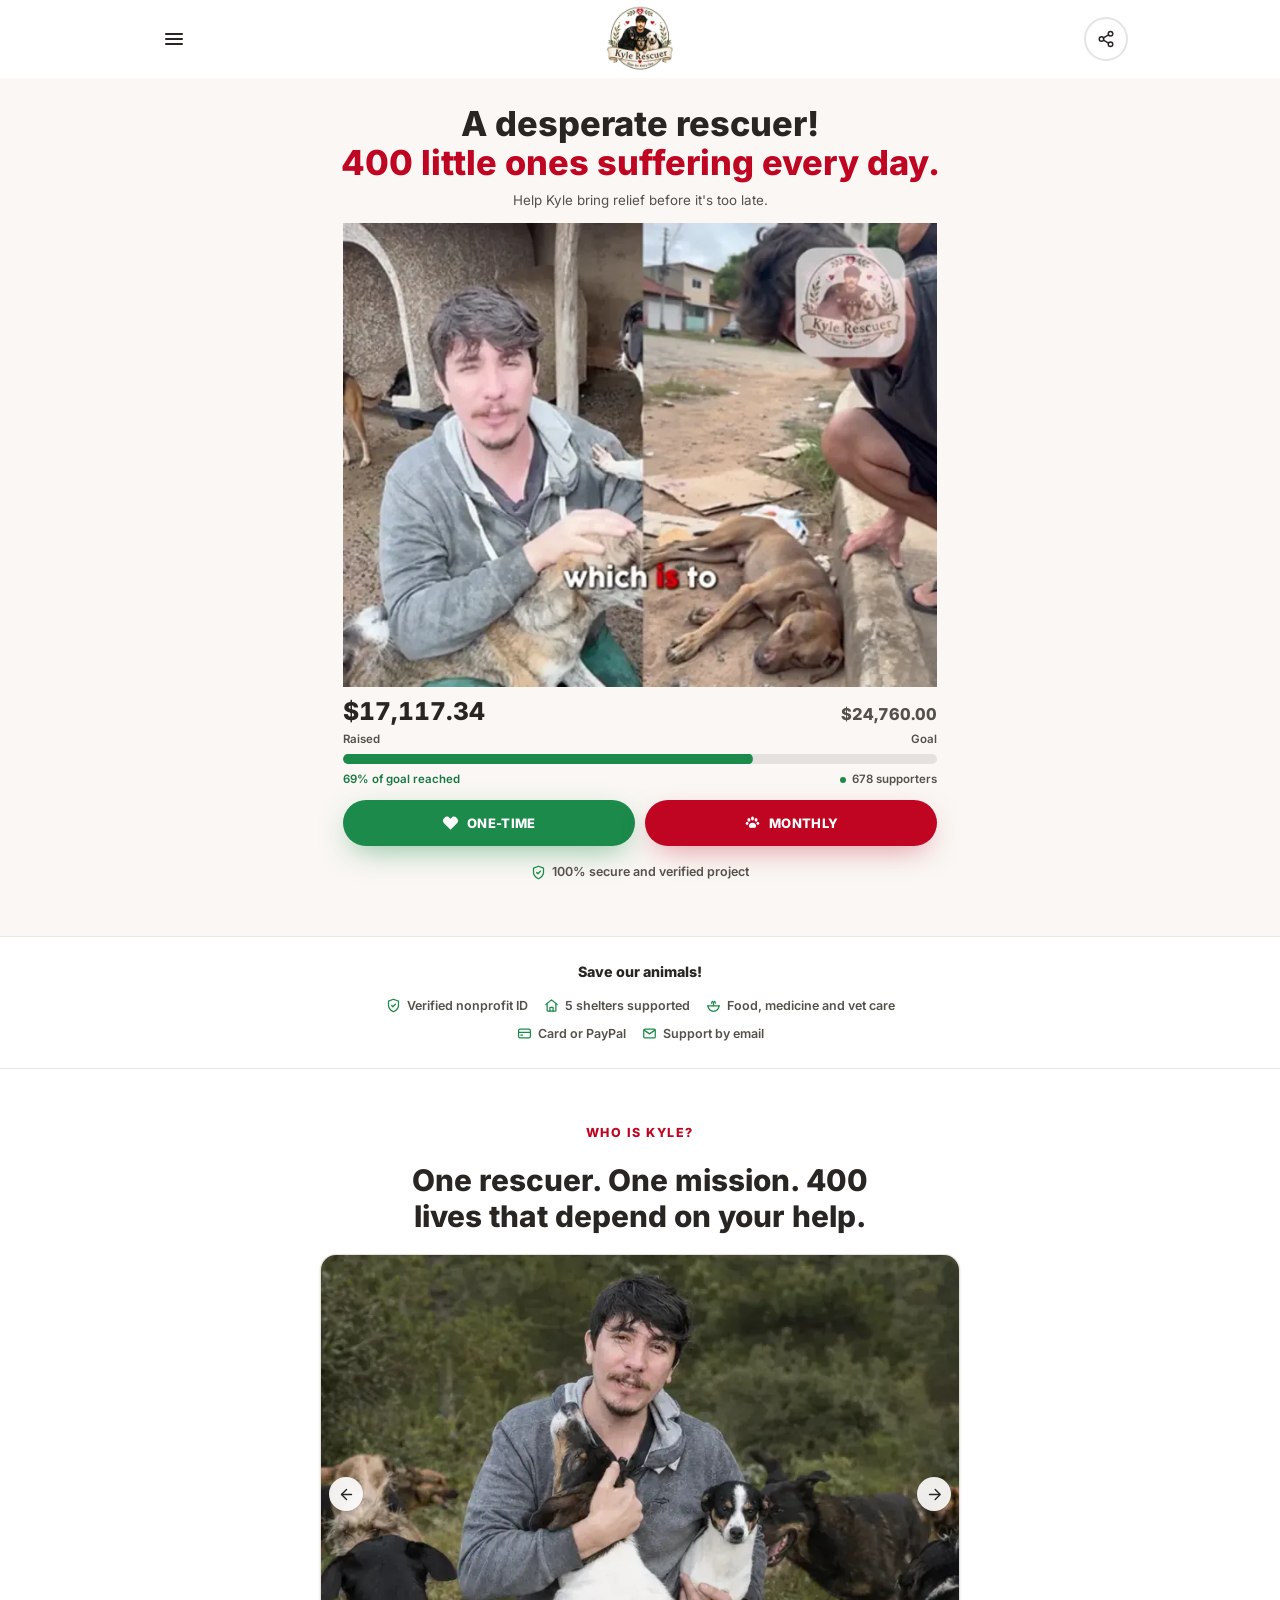
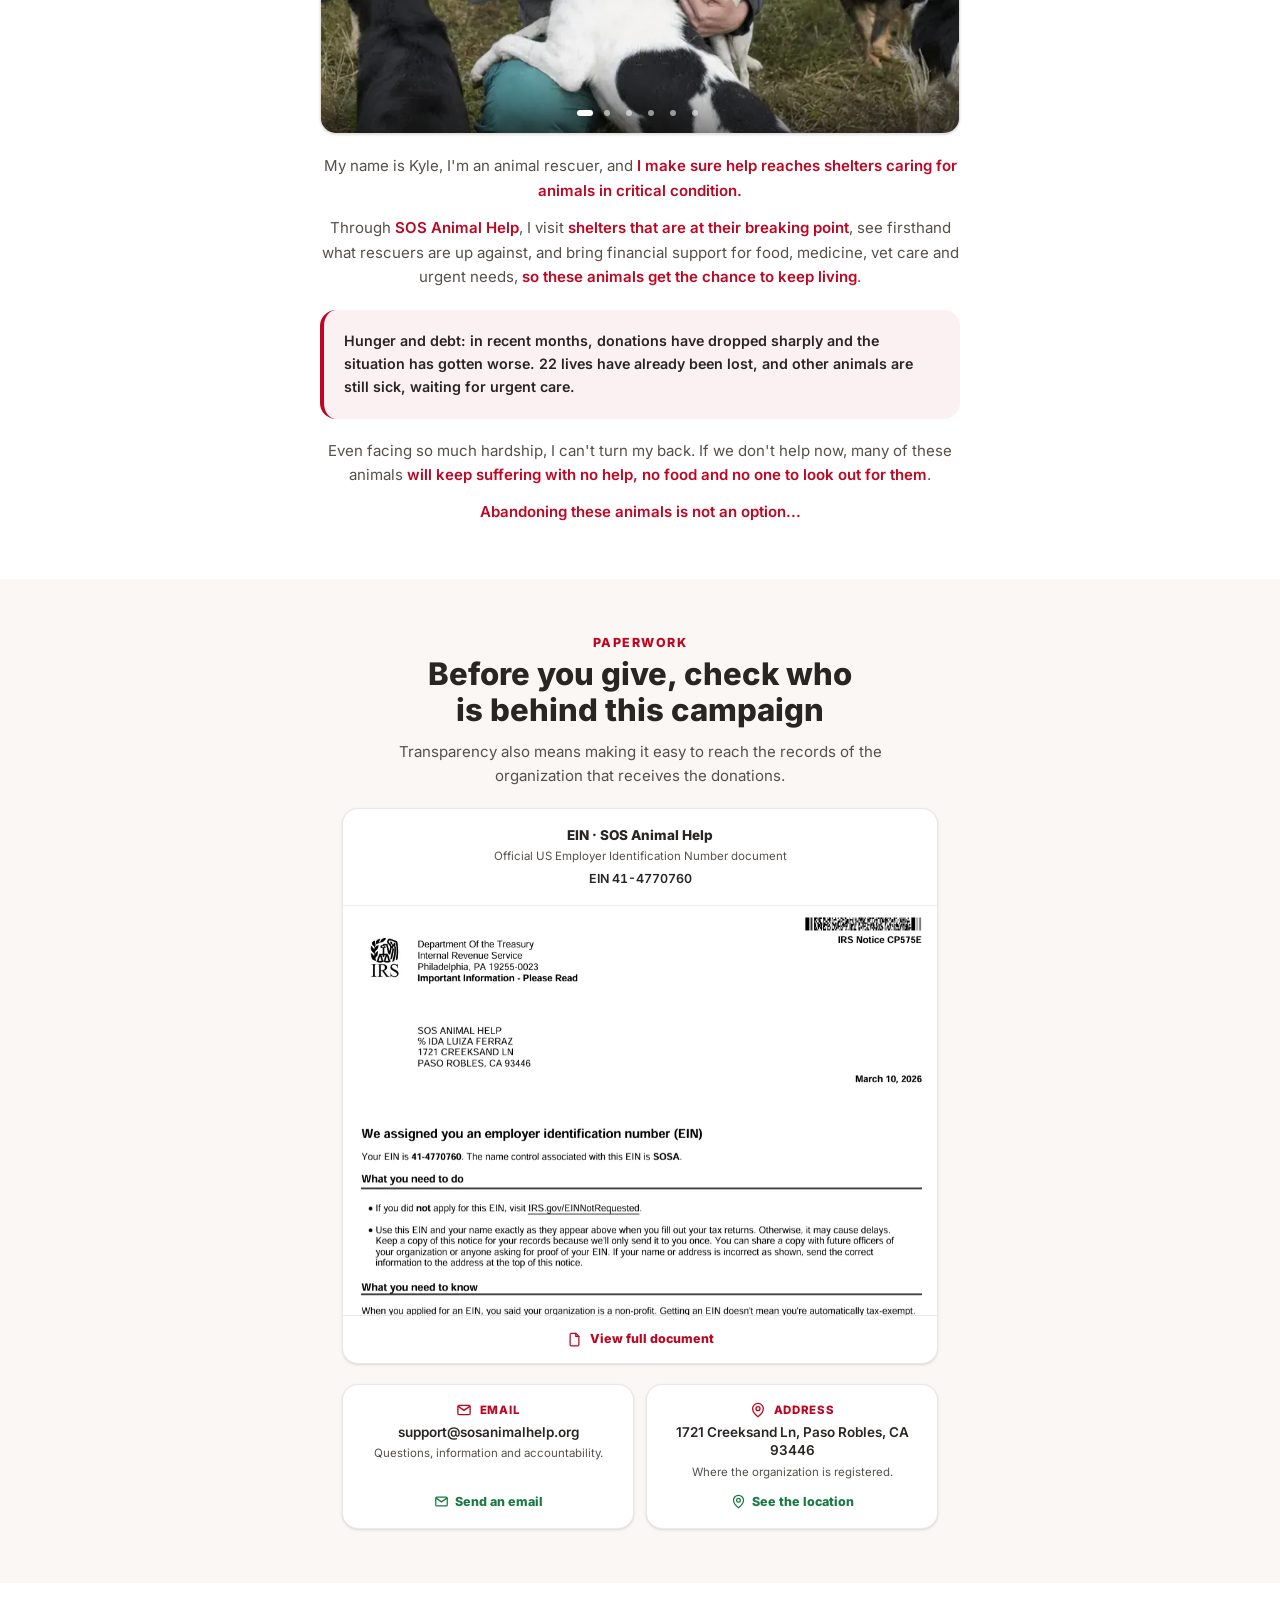
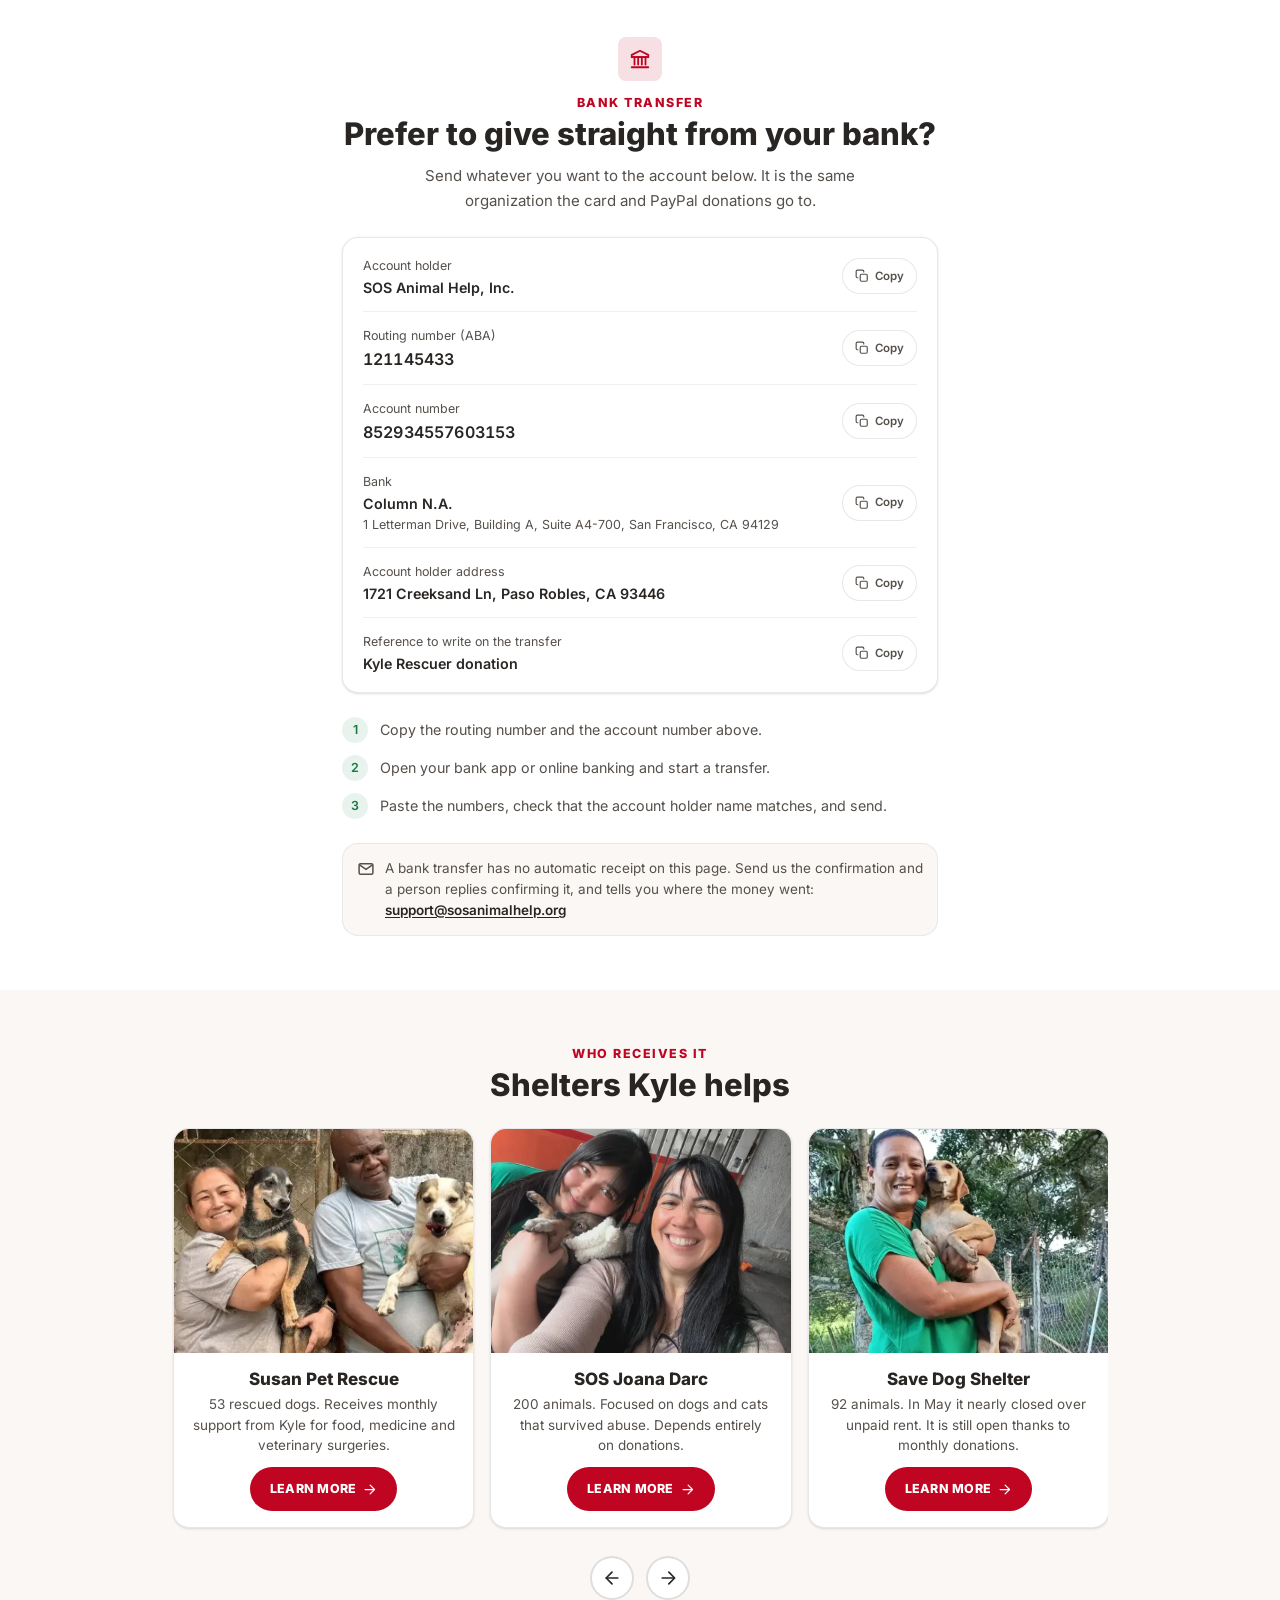
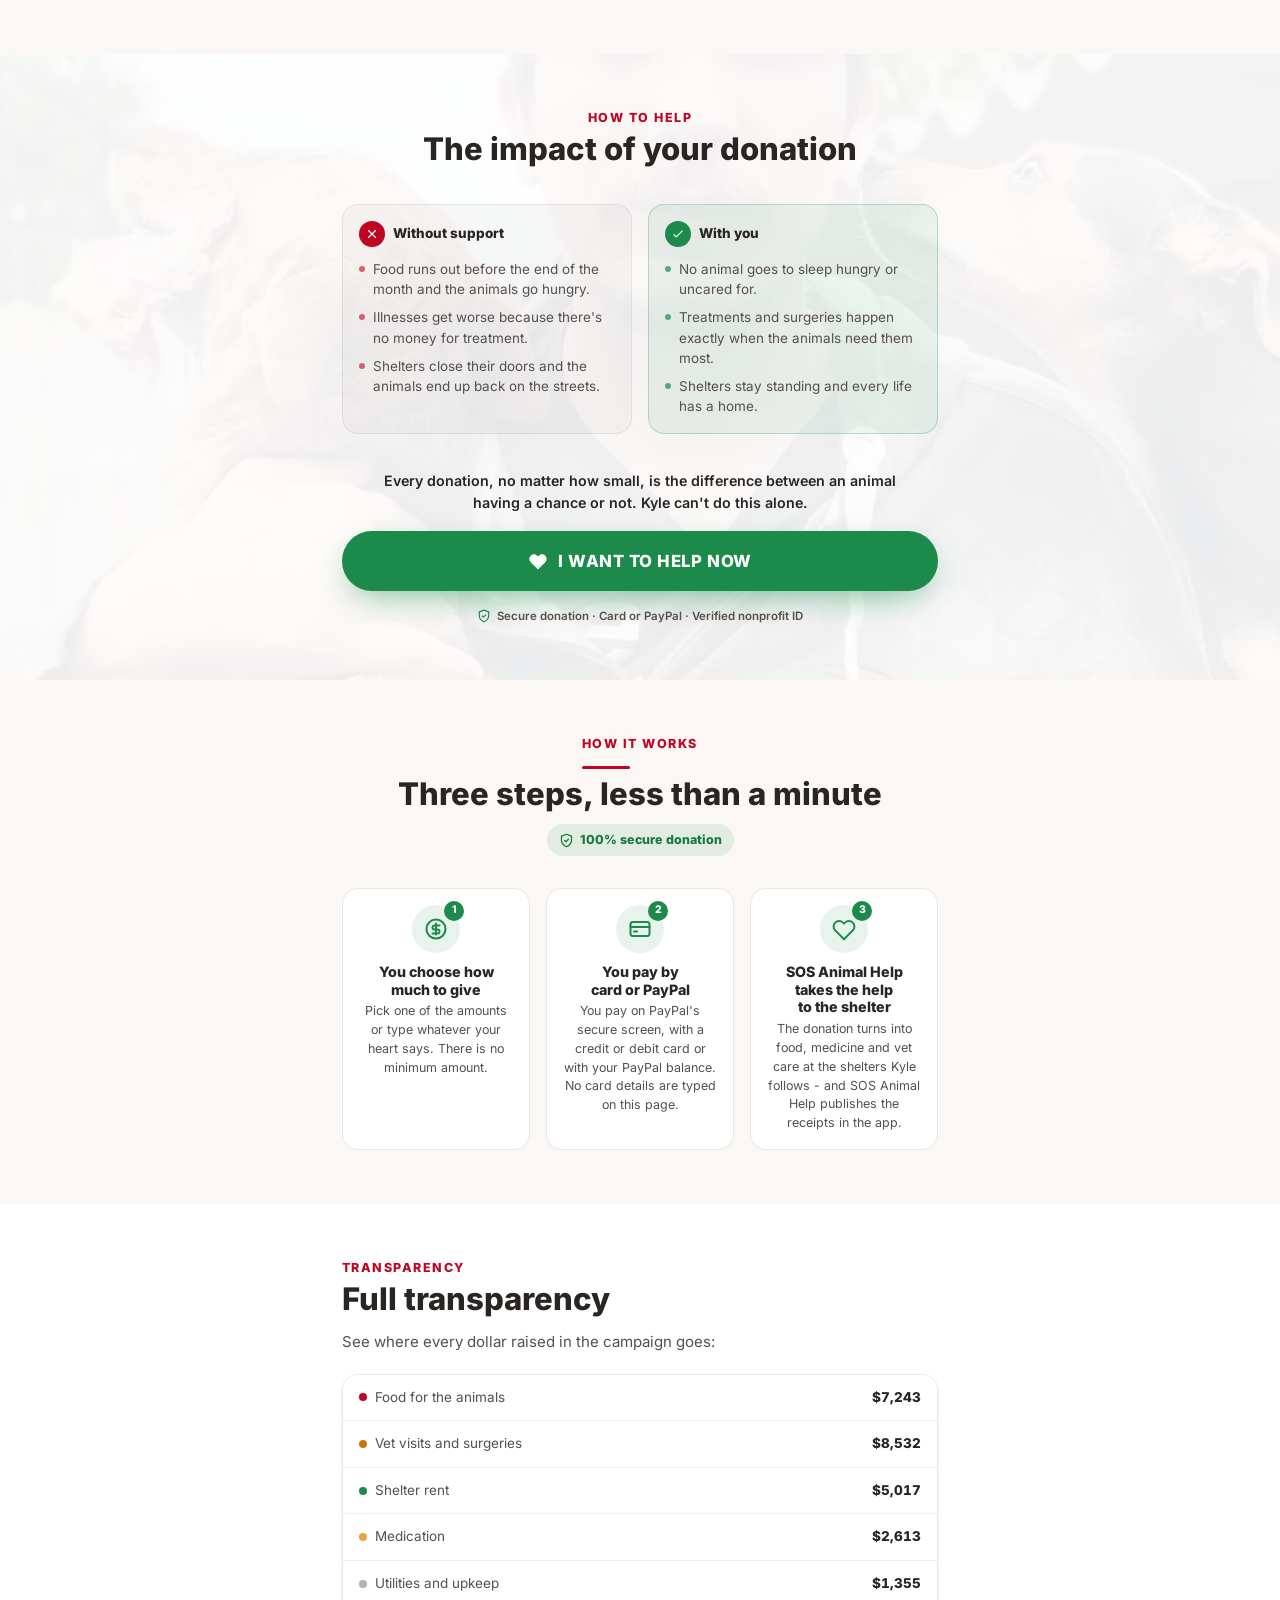
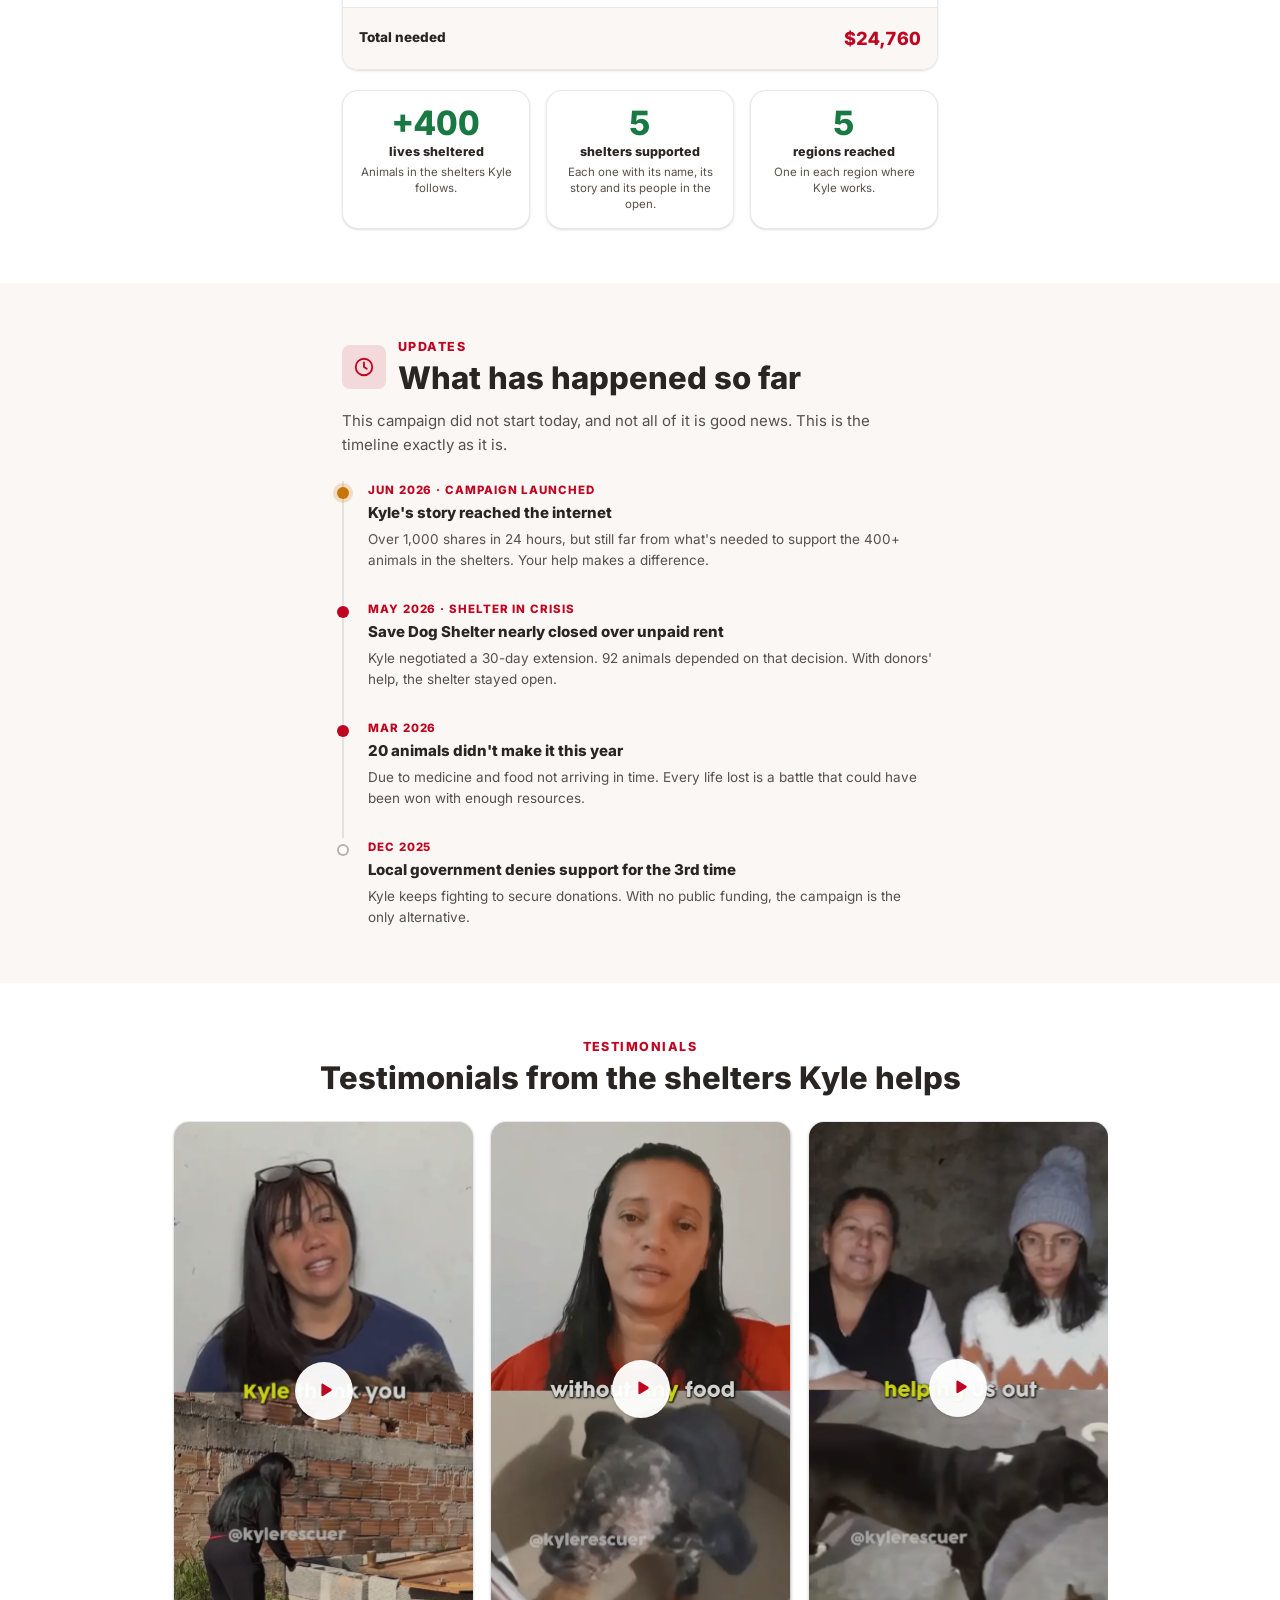
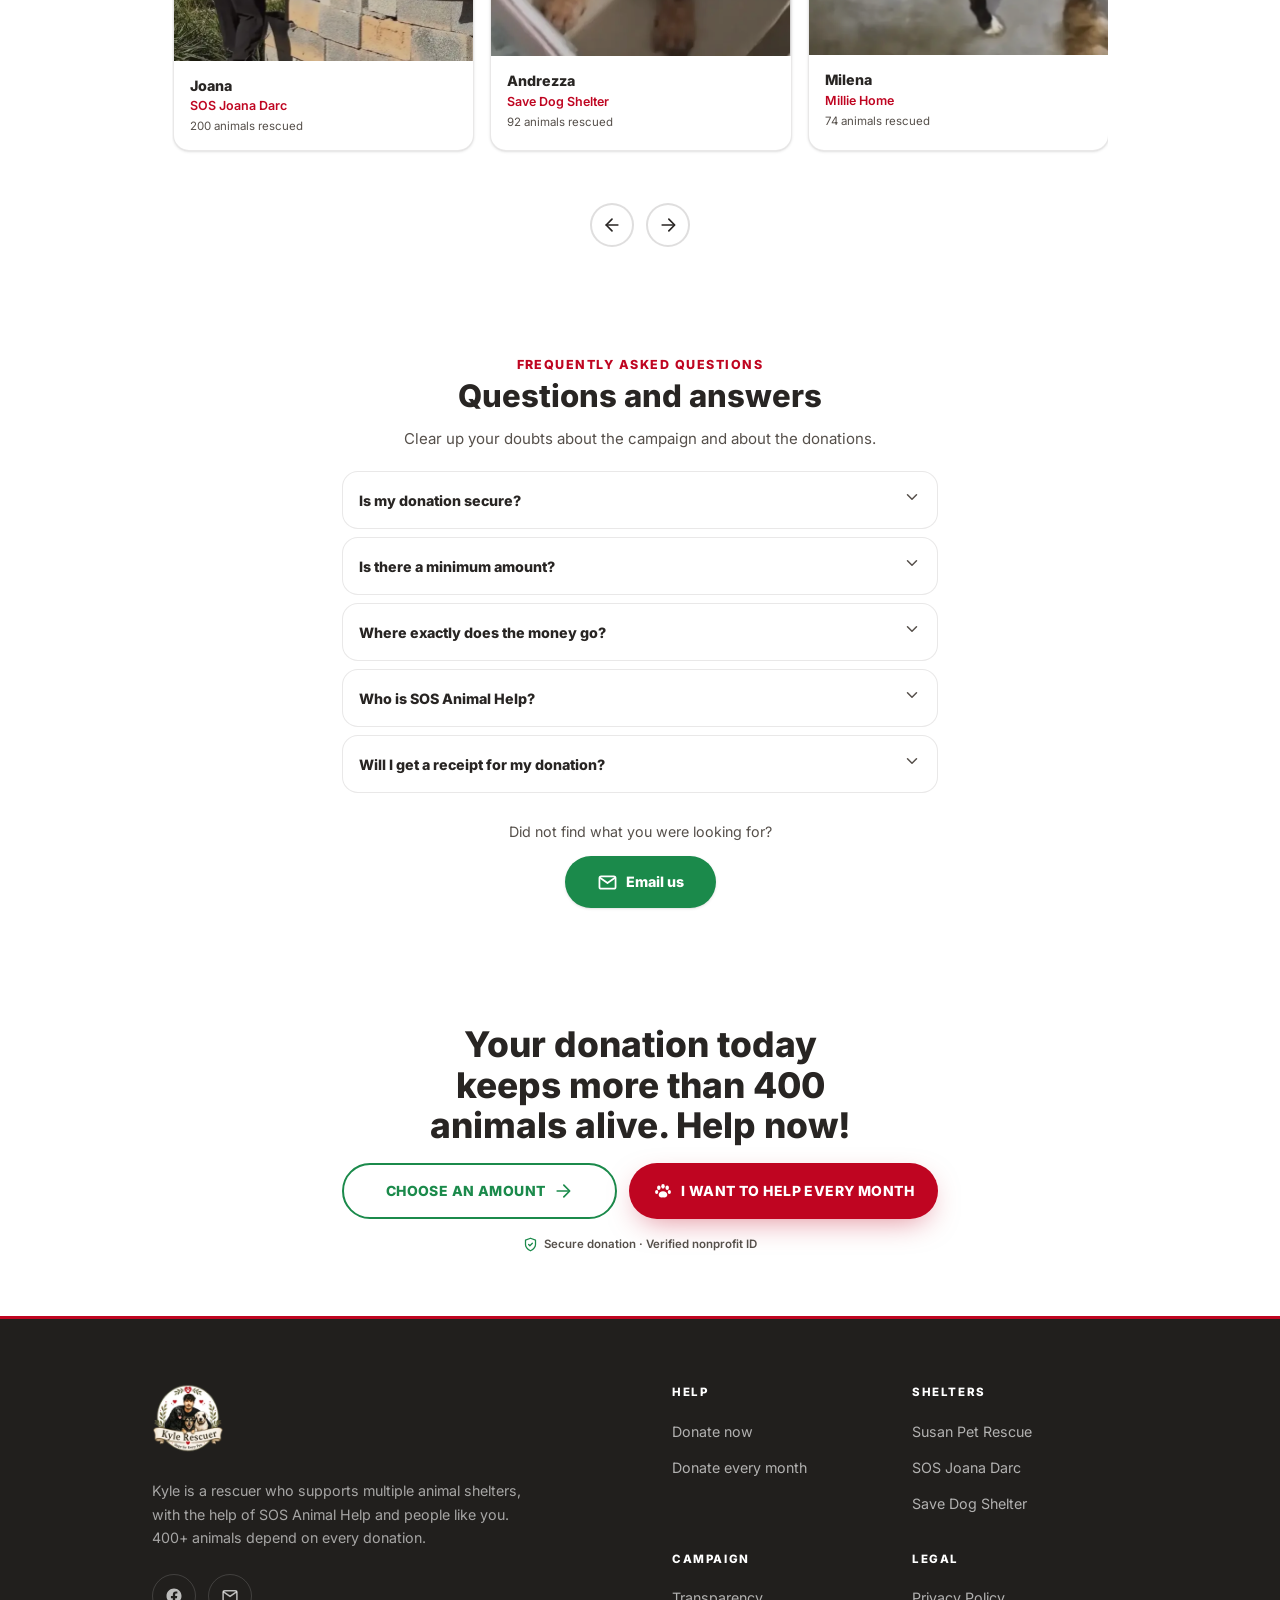
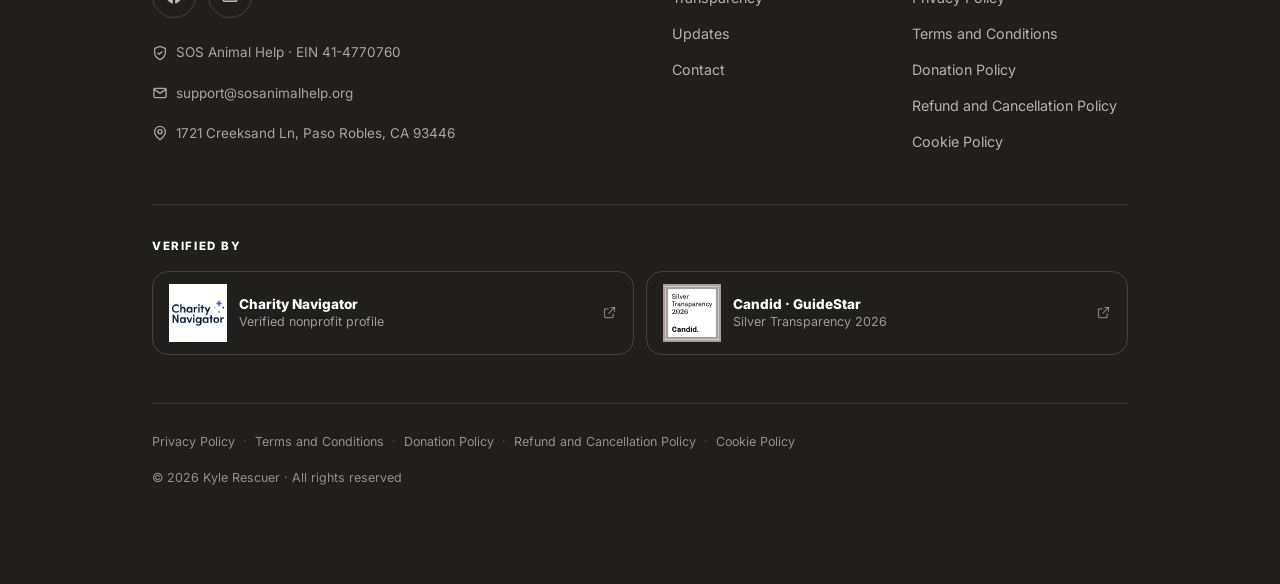
==== commit d3584fd0: "feat: mirror all versions (v2-v8, thank-you, links) and complete assets" ====
--- a/index.html
+++ b/index.html
@@ -1,4 +1,4 @@
-<!DOCTYPE html><html lang="en" class="__variable_dd8d1a h-full antialiased"><head><meta charSet="utf-8"/><link href="https://cdn.converteai.net" rel="dns-prefetch"/><link href="https://scripts.converteai.net" rel="dns-prefetch"/><link href="https://images.converteai.net" rel="dns-prefetch"/><link href="https://license.vturb.com" rel="dns-prefetch"/><meta name="viewport" content="width=device-width, initial-scale=1"/><link rel="preload" href="/_next/static/media/6c596dfcddeca1e9-s.p.woff2" as="font" crossorigin="" type="font/woff2"/><link rel="preload" href="/caio/logo-kyle.webp" as="image"/><link rel="preload" as="image" fetchPriority="high" imageSrcSet="/caio/vsl-poster-680.webp 680w, /caio/vsl-poster.webp 1120w" imageSizes="(min-width: 640px) 594px, calc(100vw - 40px)"/><style data-precedence="next" data-href="/_next/static/css/963a068a236c0ef1.css">@font-face{font-family:inter;src:url(/_next/static/media/6c596dfcddeca1e9-s.p.woff2) format("woff2");font-display:swap;font-weight:400 800}@font-face{font-family:inter Fallback;src:local("Arial");ascent-override:89.79%;descent-override:22.36%;line-gap-override:0.00%;size-adjust:107.89%}.__className_dd8d1a{font-family:inter,inter Fallback}.__variable_dd8d1a{--font-inter:"inter","inter Fallback"}
+<!DOCTYPE html><html lang="en" class="__variable_dd8d1a h-full antialiased"><head><meta charSet="utf-8"/><link href="https://cdn.converteai.net" rel="dns-prefetch"/><link href="https://scripts.converteai.net" rel="dns-prefetch"/><link href="https://images.converteai.net" rel="dns-prefetch"/><link href="https://license.vturb.com" rel="dns-prefetch"/><meta name="viewport" content="width=device-width, initial-scale=1"/><link rel="preload" href="/_next/static/media/6c596dfcddeca1e9-s.p.woff2" as="font" crossorigin="" type="font/woff2"/><link rel="preload" as="image" href="/caio/logo-kyle.webp"/><link rel="preload" as="image" fetchPriority="high" imageSrcSet="/caio/vsl-poster-680.webp 680w, /caio/vsl-poster.webp 1120w" imageSizes="(min-width: 640px) 594px, calc(100vw - 40px)"/><style data-precedence="next" data-href="/_next/static/css/963a068a236c0ef1.css">@font-face{font-family:inter;src:url(/_next/static/media/6c596dfcddeca1e9-s.p.woff2) format("woff2");font-display:swap;font-weight:400 800}@font-face{font-family:inter Fallback;src:local("Arial");ascent-override:89.79%;descent-override:22.36%;line-gap-override:0.00%;size-adjust:107.89%}.__className_dd8d1a{font-family:inter,inter Fallback}.__variable_dd8d1a{--font-inter:"inter","inter Fallback"}
 
-/*! tailwindcss v4.3.3 | MIT License | https://tailwindcss.com */@layer properties{@supports (((-webkit-hyphens:none)) and (not (margin-trim:inline))) or ((-moz-orient:inline) and (not (color:rgb(from red r g b)))){*,::backdrop,:after,:before{--tw-translate-x:0;--tw-translate-y:0;--tw-translate-z:0;--tw-rotate-x:initial;--tw-rotate-y:initial;--tw-rotate-z:initial;--tw-skew-x:initial;--tw-skew-y:initial;--tw-pan-x:initial;--tw-pan-y:initial;--tw-pinch-zoom:initial;--tw-scroll-snap-strictness:proximity;--tw-divide-y-reverse:0;--tw-border-style:solid;--tw-gradient-position:initial;--tw-gradient-from:#0000;--tw-gradient-via:#0000;--tw-gradient-to:#0000;--tw-gradient-stops:initial;--tw-gradient-via-stops:initial;--tw-gradient-from-position:0%;--tw-gradient-via-position:50%;--tw-gradient-to-position:100%;--tw-leading:initial;--tw-font-weight:initial;--tw-tracking:initial;--tw-ordinal:initial;--tw-slashed-zero:initial;--tw-numeric-figure:initial;--tw-numeric-spacing:initial;--tw-numeric-fraction:initial;--tw-shadow:0 0 #0000;--tw-shadow-color:initial;--tw-shadow-alpha:100%;--tw-inset-shadow:0 0 #0000;--tw-inset-shadow-color:initial;--tw-inset-shadow-alpha:100%;--tw-ring-color:initial;--tw-ring-shadow:0 0 #0000;--tw-inset-ring-color:initial;--tw-inset-ring-shadow:0 0 #0000;--tw-ring-inset:initial;--tw-ring-offset-width:0px;--tw-ring-offset-color:#fff;--tw-ring-offset-shadow:0 0 #0000;--tw-outline-style:solid;--tw-blur:initial;--tw-brightness:initial;--tw-contrast:initial;--tw-grayscale:initial;--tw-hue-rotate:initial;--tw-invert:initial;--tw-opacity:initial;--tw-saturate:initial;--tw-sepia:initial;--tw-drop-shadow:initial;--tw-drop-shadow-color:initial;--tw-drop-shadow-alpha:100%;--tw-drop-shadow-size:initial;--tw-backdrop-blur:initial;--tw-backdrop-brightness:initial;--tw-backdrop-contrast:initial;--tw-backdrop-grayscale:initial;--tw-backdrop-hue-rotate:initial;--tw-backdrop-invert:initial;--tw-backdrop-opacity:initial;--tw-backdrop-saturate:initial;--tw-backdrop-sepia:initial;--tw-duration:initial;--tw-ease:initial;--tw-scale-x:1;--tw-scale-y:1;--tw-scale-z:1;--tw-content:""}}}@layer theme{:host,:root{--font-sans:-apple-system,BlinkMacSystemFont,"Segoe UI",Roboto,"Helvetica Neue","Noto Sans",Arial,sans-serif,"Apple Color Emoji","Segoe UI Emoji","Segoe UI Symbol","Noto Color Emoji";--font-mono:ui-monospace,SFMono-Regular,Menlo,Monaco,Consolas,"Liberation Mono","Courier New",monospace;--color-black:#000;--color-white:#fff;--spacing:.25rem;--font-weight-normal:400;--font-weight-medium:500;--font-weight-semibold:600;--font-weight-bold:700;--font-weight-extrabold:800;--leading-tight:1.25;--leading-snug:1.375;--ease-out:cubic-bezier(0,0,.2,1);--ease-in-out:cubic-bezier(.4,0,.2,1);--animate-spin:spin 1s linear infinite;--default-transition-duration:.15s;--default-transition-timing-function:cubic-bezier(.4,0,.2,1);--default-font-family:var(--font-sans);--default-mono-font-family:var(--font-mono);--font-display:var(--font-display);--font-body:var(--font-body)}}@layer base{*,::backdrop,:after,:before{box-sizing:border-box;border:0 solid;margin:0;padding:0}::file-selector-button{box-sizing:border-box;border:0 solid;margin:0;padding:0}:host,html{-webkit-text-size-adjust:100%;tab-size:4;line-height:1.5;font-family:var(--default-font-family,-apple-system,BlinkMacSystemFont,"Segoe UI",Roboto,"Helvetica Neue","Noto Sans",Arial,sans-serif,"Apple Color Emoji","Segoe UI Emoji","Segoe UI Symbol","Noto Color Emoji");font-feature-settings:var(--default-font-feature-settings,normal);font-variation-settings:var(--default-font-variation-settings,normal);-webkit-tap-highlight-color:transparent}hr{height:0;color:inherit;border-top-width:1px}abbr:where([title]){-webkit-text-decoration:underline dotted;text-decoration:underline dotted}h1,h2,h3,h4,h5,h6{font-size:inherit;font-weight:inherit}a{color:inherit;-webkit-text-decoration:inherit;text-decoration:inherit}b,strong{font-weight:bolder}code,kbd,pre,samp{font-family:var(--default-mono-font-family,ui-monospace,SFMono-Regular,Menlo,Monaco,Consolas,"Liberation Mono","Courier New",monospace);font-feature-settings:var(--default-mono-font-feature-settings,normal);font-variation-settings:var(--default-mono-font-variation-settings,normal);font-size:1em}small{font-size:80%}sub,sup{vertical-align:baseline;font-size:75%;line-height:0;position:relative}sub{bottom:-.25em}sup{top:-.5em}table{text-indent:0;border-color:inherit;border-collapse:collapse}:-moz-focusring:where(:not(iframe)){outline:auto}progress{vertical-align:baseline}summary{display:list-item}menu,ol,ul{list-style:none}audio,canvas,embed,iframe,img,object,svg,video{vertical-align:middle;display:block}img,video{max-width:100%;height:auto}button,input,optgroup,select,textarea{font:inherit;font-feature-settings:inherit;font-variation-settings:inherit;letter-spacing:inherit;color:inherit;opacity:1;background-color:#0000;border-radius:0}::file-selector-button{font:inherit;font-feature-settings:inherit;font-variation-settings:inherit;letter-spacing:inherit;color:inherit;opacity:1;background-color:#0000;border-radius:0}:where(select:is([multiple],[size])) optgroup{font-weight:bolder}:where(select:is([multiple],[size])) optgroup option{padding-inline-start:20px}::file-selector-button{margin-inline-end:4px}::placeholder{opacity:1}@supports (not ((-webkit-appearance:-apple-pay-button))) or (contain-intrinsic-size:1px){::placeholder{color:currentColor}@supports (color:color-mix(in lab,red,red)){::placeholder{color:color-mix(in oklab,currentcolor 50%,transparent)}}}textarea{resize:vertical}::-webkit-search-decoration{-webkit-appearance:none}::-webkit-date-and-time-value{min-height:1lh;text-align:inherit}::-webkit-datetime-edit{display:inline-flex}::-webkit-datetime-edit-fields-wrapper{padding:0}::-webkit-datetime-edit,::-webkit-datetime-edit-year-field{padding-block:0}::-webkit-datetime-edit-day-field,::-webkit-datetime-edit-month-field{padding-block:0}::-webkit-datetime-edit-hour-field,::-webkit-datetime-edit-minute-field{padding-block:0}::-webkit-datetime-edit-millisecond-field,::-webkit-datetime-edit-second-field{padding-block:0}::-webkit-datetime-edit-meridiem-field{padding-block:0}::-webkit-calendar-picker-indicator{line-height:1}:-moz-ui-invalid{box-shadow:none}button,input:where([type=button],[type=reset],[type=submit]){appearance:button}::file-selector-button{appearance:button}::-webkit-inner-spin-button,::-webkit-outer-spin-button{height:auto}[hidden]:where(:not([hidden=until-found])){display:none!important}html{scroll-behavior:smooth}body{background-color:var(--sos-surface);color:var(--sos-ink-900);font-family:var(--font-body);font-size:clamp(.938rem,.913rem + .109vw,1rem);line-height:var(--lh-body);-webkit-font-smoothing:antialiased;text-rendering:optimizelegibility}h1,h2,h3{font-family:var(--font-display);text-wrap:balance}p{text-wrap:pretty}:where(button,[role=button]):not(:disabled){cursor:pointer}:where(a,button,input,select,textarea,summary,[tabindex]):focus-visible{outline:3px solid var(--sos-action);outline-offset:2px;border-radius:2px}::selection{background:var(--sos-action);color:var(--sos-action-ink)}:where([id]){scroll-margin-top:calc(var(--header-h) + 12px)}}@layer components{.container-grid{max-width:1140px}.container-grid,.container-wide{width:100%;margin-inline:auto;padding-inline:20px}.container-wide{max-width:1280px}@media (min-width:768px){.container-wide{padding-inline:40px}}.container-narrow{width:100%;max-width:var(--grid-narrow);margin-inline:auto;padding-inline:20px}@media (min-width:768px){.container-narrow{padding-inline:32px}}.screen-section{height:calc(100svh - var(--header-h));flex-direction:column;justify-content:center;display:flex}.screen-section__flex{flex:auto;min-height:0}.band-night{background-color:var(--sos-night);color:#fff}.band-night h1,.band-night h2,.band-night h3{color:#fff}.band-night p{color:#ffffffb8}.prose-campaign p{max-width:var(--measure);color:var(--sos-ink-600);margin-bottom:16px}.prose-campaign p:last-child{margin-bottom:0}}@layer utilities{.pointer-events-none{pointer-events:none}.visible{visibility:visible}.sr-only{clip-path:inset(50%);white-space:nowrap;border-width:0;width:1px;height:1px;margin:-1px;padding:0;overflow:hidden}.absolute,.sr-only{position:absolute}.fixed{position:fixed}.relative{position:relative}.static{position:static}.sticky{position:sticky}.inset-0{inset:0}.inset-x-0{inset-inline:0}.inset-y-0{inset-block:0}.-top-1{top:calc(var(--spacing) * -1)}.-top-2{top:calc(var(--spacing) * -2)}.-top-3{top:calc(var(--spacing) * -3)}.top-0{top:0}.top-1\/2{top:50%}.top-2\.5{top:calc(var(--spacing) * 2.5)}.top-3{top:calc(var(--spacing) * 3)}.top-\[6px\]{top:6px}.-right-1{right:calc(var(--spacing) * -1)}.right-0{right:0}.right-2{right:calc(var(--spacing) * 2)}.right-2\.5{right:calc(var(--spacing) * 2.5)}.right-3{right:calc(var(--spacing) * 3)}.bottom-0{bottom:0}.bottom-0\.5{bottom:calc(var(--spacing) * .5)}.bottom-full{bottom:100%}.-left-\[7px\]{left:-7px}.left-0{left:0}.left-1\/2{left:50%}.left-2{left:calc(var(--spacing) * 2)}.left-3{left:calc(var(--spacing) * 3)}.left-6{left:calc(var(--spacing) * 6)}.isolate{isolation:isolate}.z-0{z-index:0}.z-10{z-index:10}.z-20{z-index:20}.z-30{z-index:30}.z-40{z-index:40}.z-50{z-index:50}.z-60{z-index:60}.z-65{z-index:65}.z-\[55\]{z-index:55}.z-\[60\]{z-index:60}.z-\[65\]{z-index:65}.z-\[70\]{z-index:70}.order-first{order:-9999}.col-span-2{grid-column:span 2/span 2}.container{width:100%}@media (min-width:40rem){.container{max-width:40rem}}@media (min-width:48rem){.container{max-width:48rem}}@media (min-width:64rem){.container{max-width:64rem}}@media (min-width:80rem){.container{max-width:80rem}}@media (min-width:96rem){.container{max-width:96rem}}.m-0{margin:0}.-mx-4{margin-inline:calc(var(--spacing) * -4)}.-mx-5{margin-inline:calc(var(--spacing) * -5)}.mx-auto{margin-inline:auto}.-mt-1\.5{margin-top:calc(var(--spacing) * -1.5)}.-mt-3{margin-top:calc(var(--spacing) * -3)}.mt-0\.5{margin-top:calc(var(--spacing) * .5)}.mt-1{margin-top:var(--spacing)}.mt-1\.5{margin-top:calc(var(--spacing) * 1.5)}.mt-2{margin-top:calc(var(--spacing) * 2)}.mt-3{margin-top:calc(var(--spacing) * 3)}.mt-5{margin-top:calc(var(--spacing) * 5)}.mt-\[2px\]{margin-top:2px}.mt-\[5px\]{margin-top:5px}.mt-\[7px\]{margin-top:7px}.mt-auto{margin-top:auto}.mb-2{margin-bottom:calc(var(--spacing) * 2)}.mb-3{margin-bottom:calc(var(--spacing) * 3)}.mb-4{margin-bottom:calc(var(--spacing) * 4)}.-ml-\[2px\]{margin-left:-2px}.ml-\[3px\]{margin-left:3px}.ml-auto{margin-left:auto}.block{display:block}.contents{display:contents}.flex{display:flex}.grid{display:grid}.hidden{display:none}.inline{display:inline}.inline-block{display:inline-block}.inline-flex{display:inline-flex}.table{display:table}.aspect-\[3\/4\]{aspect-ratio:3/4}.aspect-\[4\/3\]{aspect-ratio:4/3}.aspect-\[4\/5\]{aspect-ratio:4/5}.aspect-\[7\/6\]{aspect-ratio:7/6}.aspect-\[9\/16\]{aspect-ratio:9/16}.aspect-\[16\/7\]{aspect-ratio:16/7}.aspect-\[16\/9\]{aspect-ratio:16/9}.aspect-\[16\/11\]{aspect-ratio:16/11}.aspect-auto{aspect-ratio:auto}.aspect-square{aspect-ratio:1}.h-0{height:0}.h-1\.5{height:calc(var(--spacing) * 1.5)}.h-2{height:calc(var(--spacing) * 2)}.h-3{height:calc(var(--spacing) * 3)}.h-6{height:calc(var(--spacing) * 6)}.h-\[3px\]{height:3px}.h-\[5px\]{height:5px}.h-\[6px\]{height:6px}.h-\[7px\]{height:7px}.h-\[10px\]{height:10px}.h-\[11px\]{height:11px}.h-\[14px\]{height:14px}.h-\[16px\]{height:16px}.h-\[18px\]{height:18px}.h-\[20px\]{height:20px}.h-\[24px\]{height:24px}.h-\[26px\]{height:26px}.h-\[28px\]{height:28px}.h-\[30px\]{height:30px}.h-\[32px\]{height:32px}.h-\[34px\]{height:34px}.h-\[36px\]{height:36px}.h-\[38px\]{height:38px}.h-\[40px\]{height:40px}.h-\[44px\]{height:44px}.h-\[45px\]{height:45px}.h-\[48px\]{height:48px}.h-\[52px\]{height:52px}.h-\[56px\]{height:56px}.h-\[58px\]{height:58px}.h-\[64px\]{height:64px}.h-\[68px\]{height:68px}.h-\[72px\]{height:72px}.h-\[84px\]{height:84px}.h-\[88px\]{height:88px}.h-\[100dvh\]{height:100dvh}.h-\[112px\]{height:112px}.h-\[var\(--header-h\)\]{height:var(--header-h)}.h-auto{height:auto}.h-full{height:100%}.h-px{height:1px}.max-h-\[92dvh\]{max-height:92dvh}.max-h-\[92svh\]{max-height:92svh}.max-h-\[94dvh\]{max-height:94dvh}.max-h-\[230px\]{max-height:230px}.min-h-0{min-height:0}.min-h-\[36px\]{min-height:36px}.min-h-\[40px\]{min-height:40px}.min-h-\[42px\]{min-height:42px}.min-h-\[44px\]{min-height:44px}.min-h-\[46px\]{min-height:46px}.min-h-\[48px\]{min-height:48px}.min-h-\[50px\]{min-height:50px}.min-h-\[52px\]{min-height:52px}.min-h-\[56px\]{min-height:56px}.min-h-\[58px\]{min-height:58px}.min-h-\[60px\]{min-height:60px}.min-h-\[72px\]{min-height:72px}.min-h-\[240px\]{min-height:240px}.min-h-\[clamp\(2\.875rem\,5\.2vh\,3\.25rem\)\]{min-height:clamp(2.875rem,5.2vh,3.25rem)}.min-h-dvh{min-height:100dvh}.min-h-full{min-height:100%}.min-h-svh{min-height:100svh}.w-1\.5{width:calc(var(--spacing) * 1.5)}.w-2{width:calc(var(--spacing) * 2)}.w-3{width:calc(var(--spacing) * 3)}.w-4{width:calc(var(--spacing) * 4)}.w-\[1\%\]{width:1%}.w-\[5px\]{width:5px}.w-\[6px\]{width:6px}.w-\[7px\]{width:7px}.w-\[10px\]{width:10px}.w-\[11px\]{width:11px}.w-\[14px\]{width:14px}.w-\[16px\]{width:16px}.w-\[17px\]{width:17px}.w-\[18px\]{width:18px}.w-\[20px\]{width:20px}.w-\[24px\]{width:24px}.w-\[26px\]{width:26px}.w-\[28px\]{width:28px}.w-\[30px\]{width:30px}.w-\[32px\]{width:32px}.w-\[34px\]{width:34px}.w-\[36px\]{width:36px}.w-\[38px\]{width:38px}.w-\[40px\]{width:40px}.w-\[44px\]{width:44px}.w-\[48px\]{width:48px}.w-\[52px\]{width:52px}.w-\[56px\]{width:56px}.w-\[58px\]{width:58px}.w-\[64px\]{width:64px}.w-\[68px\]{width:68px}.w-\[72px\]{width:72px}.w-\[84px\]{width:84px}.w-\[88px\]{width:88px}.w-\[260px\]{width:260px}.w-\[min\(86vw\,340px\)\]{width:min(86vw,340px)}.w-auto{width:auto}.w-fit{width:fit-content}.w-full{width:100%}.max-w-\[24ch\]{max-width:24ch}.max-w-\[36ch\]{max-width:36ch}.max-w-\[40ch\]{max-width:40ch}.max-w-\[42ch\]{max-width:42ch}.max-w-\[46ch\]{max-width:46ch}.max-w-\[54ch\]{max-width:54ch}.max-w-\[62ch\]{max-width:62ch}.max-w-\[72ch\]{max-width:72ch}.max-w-\[380px\]{max-width:380px}.max-w-\[400px\]{max-width:400px}.max-w-\[420px\]{max-width:420px}.max-w-\[460px\]{max-width:460px}.max-w-\[480px\]{max-width:480px}.max-w-\[520px\]{max-width:520px}.max-w-\[640px\]{max-width:640px}.max-w-\[660px\]{max-width:660px}.max-w-\[760px\]{max-width:760px}.max-w-\[860px\]{max-width:860px}.max-w-\[960px\]{max-width:960px}.max-w-\[var\(--hero-col\)\]{max-width:var(--hero-col)}.min-w-0{min-width:0}.min-w-\[640px\]{min-width:640px}.flex-1{flex:1}.flex-shrink,.shrink{flex-shrink:1}.shrink-0{flex-shrink:0}.basis-0{flex-basis:0}.basis-\[150px\]{flex-basis:150px}.border-collapse{border-collapse:collapse}.origin-left{transform-origin:0}.-translate-x-1\/2{--tw-translate-x:calc(calc(1 / 2 * 100%) * -1)}.-translate-x-1\/2,.-translate-y-1\/2{translate:var(--tw-translate-x) var(--tw-translate-y)}.-translate-y-1\/2{--tw-translate-y:calc(calc(1 / 2 * 100%) * -1)}.transform{transform:var(--tw-rotate-x,) var(--tw-rotate-y,) var(--tw-rotate-z,) var(--tw-skew-x,) var(--tw-skew-y,)}.animate-spin{animation:var(--animate-spin)}.cursor-pointer{cursor:pointer}.touch-pan-y{--tw-pan-y:pan-y;touch-action:var(--tw-pan-x,) var(--tw-pan-y,) var(--tw-pinch-zoom,)}.resize{resize:both}.snap-x{scroll-snap-type:x var(--tw-scroll-snap-strictness)}.snap-mandatory{--tw-scroll-snap-strictness:mandatory}.snap-center{scroll-snap-align:center}.list-disc{list-style-type:disc}.list-none{list-style-type:none}.appearance-none{appearance:none}.grid-cols-1{grid-template-columns:repeat(1,minmax(0,1fr))}.grid-cols-2{grid-template-columns:repeat(2,minmax(0,1fr))}.grid-cols-3{grid-template-columns:repeat(3,minmax(0,1fr))}.grid-cols-\[1fr_auto_1fr\]{grid-template-columns:1fr auto 1fr}.flex-col{flex-direction:column}.flex-wrap{flex-wrap:wrap}.content-start{align-content:flex-start}.items-baseline{align-items:baseline}.items-center{align-items:center}.items-end{align-items:flex-end}.items-start{align-items:flex-start}.items-stretch{align-items:stretch}.justify-between{justify-content:space-between}.justify-center{justify-content:center}.justify-end{justify-content:flex-end}.gap-0\.5{gap:calc(var(--spacing) * .5)}.gap-1{gap:var(--spacing)}.gap-1\.5{gap:calc(var(--spacing) * 1.5)}.gap-2{gap:calc(var(--spacing) * 2)}.gap-2\.5{gap:calc(var(--spacing) * 2.5)}.gap-3{gap:calc(var(--spacing) * 3)}.gap-3\.5{gap:calc(var(--spacing) * 3.5)}.gap-4{gap:calc(var(--spacing) * 4)}.gap-5{gap:calc(var(--spacing) * 5)}.gap-6{gap:calc(var(--spacing) * 6)}.gap-8{gap:calc(var(--spacing) * 8)}.gap-12{gap:calc(var(--spacing) * 12)}.gap-\[6px\]{gap:6px}.gap-\[8px\]{gap:8px}.gap-\[clamp\(0\.5rem\,1\.2vh\,0\.75rem\)\]{gap:clamp(.5rem,1.2vh,.75rem)}.gap-\[clamp\(0\.5rem\,1\.4vh\,1rem\)\]{gap:clamp(.5rem,1.4vh,1rem)}.gap-\[clamp\(1\.5rem\,4vh\,2\.25rem\)\]{gap:clamp(1.5rem,4vh,2.25rem)}.gap-\[clamp\(1\.25rem\,3\.5vh\,2rem\)\]{gap:clamp(1.25rem,3.5vh,2rem)}.gap-\[clamp\(1\.25rem\,3vh\,2rem\)\]{gap:clamp(1.25rem,3vh,2rem)}.gap-px{gap:1px}.gap-x-1\.5{column-gap:calc(var(--spacing) * 1.5)}.gap-x-2{column-gap:calc(var(--spacing) * 2)}.gap-x-3{column-gap:calc(var(--spacing) * 3)}.gap-x-4{column-gap:calc(var(--spacing) * 4)}.gap-y-0\.5{row-gap:calc(var(--spacing) * .5)}.gap-y-1{row-gap:var(--spacing)}.gap-y-2{row-gap:calc(var(--spacing) * 2)}.gap-y-2\.5{row-gap:calc(var(--spacing) * 2.5)}:where(.divide-y>:not(:last-child)){--tw-divide-y-reverse:0;border-bottom-style:var(--tw-border-style);border-top-style:var(--tw-border-style);border-top-width:calc(1px * var(--tw-divide-y-reverse));border-bottom-width:calc(1px * calc(1 - var(--tw-divide-y-reverse)))}:where(.divide-ink-900\/\[\.07\]>:not(:last-child)){border-color:var(--sos-ink-900)}@supports (color:color-mix(in lab,red,red)){:where(.divide-ink-900\/\[\.07\]>:not(:last-child)){border-color:color-mix(in oklab,var(--sos-ink-900) 7%,transparent)}}.self-start{align-self:flex-start}.justify-self-end{justify-self:flex-end}.truncate{text-overflow:ellipsis;white-space:nowrap}.overflow-hidden,.truncate{overflow:hidden}.overflow-x-auto{overflow-x:auto}.overflow-y-auto{overflow-y:auto}.overscroll-contain{overscroll-behavior:contain}.rounded{border-radius:.25rem}.rounded-\[4px\]{border-radius:4px}.rounded-\[6px\]{border-radius:6px}.rounded-card{border-radius:var(--r-card)}.rounded-chip{border-radius:var(--r-chip)}.rounded-full{border-radius:3.40282e+38px}.rounded-lg{border-radius:var(--r-lg)}.rounded-md{border-radius:var(--r-md)}.rounded-pill{border-radius:var(--r-pill)}.rounded-sm{border-radius:var(--r-sm)}.rounded-t-lg{border-top-left-radius:var(--r-lg);border-top-right-radius:var(--r-lg)}.border{border-style:var(--tw-border-style);border-width:1px}.border-2{border-style:var(--tw-border-style);border-width:2px}.border-4{border-style:var(--tw-border-style);border-width:4px}.border-\[3px\]{border-style:var(--tw-border-style);border-width:3px}.border-y{border-block-style:var(--tw-border-style);border-block-width:1px}.border-t{border-top-style:var(--tw-border-style);border-top-width:1px}.border-r{border-right-style:var(--tw-border-style);border-right-width:1px}.border-b{border-bottom-style:var(--tw-border-style);border-bottom-width:1px}.border-b-2{border-bottom-style:var(--tw-border-style);border-bottom-width:2px}.border-l-2{border-left-style:var(--tw-border-style);border-left-width:2px}.border-l-4{border-left-style:var(--tw-border-style);border-left-width:4px}.border-\[\#2c2c2e\]{border-color:#2c2c2e}.border-\[\#a30d0d\]{border-color:#a30d0d}.border-\[\#a30d0d\]\/30{border-color:oklab(45.4371% .157668 .0852023/.3)}.border-action{border-color:var(--sos-action)}.border-donate{border-color:var(--sos-donate)}.border-donate-ink\/30{border-color:var(--sos-donate-ink)}@supports (color:color-mix(in lab,red,red)){.border-donate-ink\/30{border-color:color-mix(in oklab,var(--sos-donate-ink) 30%,transparent)}}.border-donate\/20{border-color:var(--sos-donate)}@supports (color:color-mix(in lab,red,red)){.border-donate\/20{border-color:color-mix(in oklab,var(--sos-donate) 20%,transparent)}}.border-donate\/25{border-color:var(--sos-donate)}@supports (color:color-mix(in lab,red,red)){.border-donate\/25{border-color:color-mix(in oklab,var(--sos-donate) 25%,transparent)}}.border-donate\/30{border-color:var(--sos-donate)}@supports (color:color-mix(in lab,red,red)){.border-donate\/30{border-color:color-mix(in oklab,var(--sos-donate) 30%,transparent)}}.border-error{border-color:var(--sos-error)}.border-ink-600{border-color:var(--sos-ink-600)}.border-ink-900,.border-ink-900\/10{border-color:var(--sos-ink-900)}@supports (color:color-mix(in lab,red,red)){.border-ink-900\/10{border-color:color-mix(in oklab,var(--sos-ink-900) 10%,transparent)}}.border-ink-900\/15{border-color:var(--sos-ink-900)}@supports (color:color-mix(in lab,red,red)){.border-ink-900\/15{border-color:color-mix(in oklab,var(--sos-ink-900) 15%,transparent)}}.border-ink-900\/20{border-color:var(--sos-ink-900)}@supports (color:color-mix(in lab,red,red)){.border-ink-900\/20{border-color:color-mix(in oklab,var(--sos-ink-900) 20%,transparent)}}.border-ink-900\/25{border-color:var(--sos-ink-900)}@supports (color:color-mix(in lab,red,red)){.border-ink-900\/25{border-color:color-mix(in oklab,var(--sos-ink-900) 25%,transparent)}}.border-ink-900\/30{border-color:var(--sos-ink-900)}@supports (color:color-mix(in lab,red,red)){.border-ink-900\/30{border-color:color-mix(in oklab,var(--sos-ink-900) 30%,transparent)}}.border-ink-900\/\[\.07\]{border-color:var(--sos-ink-900)}@supports (color:color-mix(in lab,red,red)){.border-ink-900\/\[\.07\]{border-color:color-mix(in oklab,var(--sos-ink-900) 7%,transparent)}}.border-ink-900\/\[\.08\]{border-color:var(--sos-ink-900)}@supports (color:color-mix(in lab,red,red)){.border-ink-900\/\[\.08\]{border-color:color-mix(in oklab,var(--sos-ink-900) 8%,transparent)}}.border-ink-900\/\[\.12\]{border-color:var(--sos-ink-900)}@supports (color:color-mix(in lab,red,red)){.border-ink-900\/\[\.12\]{border-color:color-mix(in oklab,var(--sos-ink-900) 12%,transparent)}}.border-transparent{border-color:#0000}.border-white{border-color:var(--color-white)}.border-white\/10{border-color:#ffffff1a}@supports (color:color-mix(in lab,red,red)){.border-white\/10{border-color:color-mix(in oklab,var(--color-white) 10%,transparent)}}.border-white\/15{border-color:#ffffff26}@supports (color:color-mix(in lab,red,red)){.border-white\/15{border-color:color-mix(in oklab,var(--color-white) 15%,transparent)}}.border-white\/30{border-color:#ffffff4d}@supports (color:color-mix(in lab,red,red)){.border-white\/30{border-color:color-mix(in oklab,var(--color-white) 30%,transparent)}}.border-t-\[\#a30d0d\]{border-top-color:#a30d0d}.border-t-donate{border-top-color:var(--sos-donate)}.border-t-donate-ink{border-top-color:var(--sos-donate-ink)}.border-t-white{border-top-color:var(--color-white)}.bg-\[\#2c2c2e\]{background-color:#2c2c2e}.bg-\[\#635BFF\]{background-color:#635bff}.bg-\[\#a30d0d\]{background-color:#a30d0d}.bg-\[\#f5f5f5\]{background-color:#f5f5f5}.bg-accent-soft{background-color:var(--org-accent-soft)}.bg-action{background-color:var(--sos-action)}.bg-action-deep{background-color:var(--sos-action-deep)}.bg-action\/10{background-color:var(--sos-action)}@supports (color:color-mix(in lab,red,red)){.bg-action\/10{background-color:color-mix(in oklab,var(--sos-action) 10%,transparent)}}.bg-action\/60{background-color:var(--sos-action)}@supports (color:color-mix(in lab,red,red)){.bg-action\/60{background-color:color-mix(in oklab,var(--sos-action) 60%,transparent)}}.bg-action\/\[\.06\]{background-color:var(--sos-action)}@supports (color:color-mix(in lab,red,red)){.bg-action\/\[\.06\]{background-color:color-mix(in oklab,var(--sos-action) 6%,transparent)}}.bg-black{background-color:var(--color-black)}.bg-black\/60{background-color:#0009}@supports (color:color-mix(in lab,red,red)){.bg-black\/60{background-color:color-mix(in oklab,var(--color-black) 60%,transparent)}}.bg-donate,.bg-donate\/10{background-color:var(--sos-donate)}@supports (color:color-mix(in lab,red,red)){.bg-donate\/10{background-color:color-mix(in oklab,var(--sos-donate) 10%,transparent)}}.bg-donate\/15{background-color:var(--sos-donate)}@supports (color:color-mix(in lab,red,red)){.bg-donate\/15{background-color:color-mix(in oklab,var(--sos-donate) 15%,transparent)}}.bg-donate\/70{background-color:var(--sos-donate)}@supports (color:color-mix(in lab,red,red)){.bg-donate\/70{background-color:color-mix(in oklab,var(--sos-donate) 70%,transparent)}}.bg-donate\/\[\.07\]{background-color:var(--sos-donate)}@supports (color:color-mix(in lab,red,red)){.bg-donate\/\[\.07\]{background-color:color-mix(in oklab,var(--sos-donate) 7%,transparent)}}.bg-donate\/\[\.08\]{background-color:var(--sos-donate)}@supports (color:color-mix(in lab,red,red)){.bg-donate\/\[\.08\]{background-color:color-mix(in oklab,var(--sos-donate) 8%,transparent)}}.bg-error\/10{background-color:var(--sos-error)}@supports (color:color-mix(in lab,red,red)){.bg-error\/10{background-color:color-mix(in oklab,var(--sos-error) 10%,transparent)}}.bg-graphite{background-color:var(--sos-graphite)}.bg-highlight\/25{background-color:var(--sos-highlight)}@supports (color:color-mix(in lab,red,red)){.bg-highlight\/25{background-color:color-mix(in oklab,var(--sos-highlight) 25%,transparent)}}.bg-ink-300{background-color:var(--sos-ink-300)}.bg-ink-900,.bg-ink-900\/10{background-color:var(--sos-ink-900)}@supports (color:color-mix(in lab,red,red)){.bg-ink-900\/10{background-color:color-mix(in oklab,var(--sos-ink-900) 10%,transparent)}}.bg-ink-900\/20{background-color:var(--sos-ink-900)}@supports (color:color-mix(in lab,red,red)){.bg-ink-900\/20{background-color:color-mix(in oklab,var(--sos-ink-900) 20%,transparent)}}.bg-ink-900\/60{background-color:var(--sos-ink-900)}@supports (color:color-mix(in lab,red,red)){.bg-ink-900\/60{background-color:color-mix(in oklab,var(--sos-ink-900) 60%,transparent)}}.bg-ink-900\/\[\.03\]{background-color:var(--sos-ink-900)}@supports (color:color-mix(in lab,red,red)){.bg-ink-900\/\[\.03\]{background-color:color-mix(in oklab,var(--sos-ink-900) 3%,transparent)}}.bg-ink-900\/\[\.07\]{background-color:var(--sos-ink-900)}@supports (color:color-mix(in lab,red,red)){.bg-ink-900\/\[\.07\]{background-color:color-mix(in oklab,var(--sos-ink-900) 7%,transparent)}}.bg-night,.bg-night\/45{background-color:var(--sos-night)}@supports (color:color-mix(in lab,red,red)){.bg-night\/45{background-color:color-mix(in oklab,var(--sos-night) 45%,transparent)}}.bg-night\/70{background-color:var(--sos-night)}@supports (color:color-mix(in lab,red,red)){.bg-night\/70{background-color:color-mix(in oklab,var(--sos-night) 70%,transparent)}}.bg-night\/80{background-color:var(--sos-night)}@supports (color:color-mix(in lab,red,red)){.bg-night\/80{background-color:color-mix(in oklab,var(--sos-night) 80%,transparent)}}.bg-progress{background-color:var(--sos-progress)}.bg-surface{background-color:var(--sos-surface)}.bg-surface-alt{background-color:var(--sos-surface-alt)}.bg-surface\/90{background-color:var(--sos-surface)}@supports (color:color-mix(in lab,red,red)){.bg-surface\/90{background-color:color-mix(in oklab,var(--sos-surface) 90%,transparent)}}.bg-surface\/92{background-color:var(--sos-surface)}@supports (color:color-mix(in lab,red,red)){.bg-surface\/92{background-color:color-mix(in oklab,var(--sos-surface) 92%,transparent)}}.bg-surface\/95{background-color:var(--sos-surface)}@supports (color:color-mix(in lab,red,red)){.bg-surface\/95{background-color:color-mix(in oklab,var(--sos-surface) 95%,transparent)}}.bg-surface\/98{background-color:var(--sos-surface)}@supports (color:color-mix(in lab,red,red)){.bg-surface\/98{background-color:color-mix(in oklab,var(--sos-surface) 98%,transparent)}}.bg-transparent{background-color:#0000}.bg-warning{background-color:var(--sos-warning)}.bg-white{background-color:var(--color-white)}.bg-white\/10{background-color:#ffffff1a}@supports (color:color-mix(in lab,red,red)){.bg-white\/10{background-color:color-mix(in oklab,var(--color-white) 10%,transparent)}}.bg-white\/15{background-color:#ffffff26}@supports (color:color-mix(in lab,red,red)){.bg-white\/15{background-color:color-mix(in oklab,var(--color-white) 15%,transparent)}}.bg-white\/20{background-color:#fff3}@supports (color:color-mix(in lab,red,red)){.bg-white\/20{background-color:color-mix(in oklab,var(--color-white) 20%,transparent)}}.bg-linear-to-t{--tw-gradient-position:to top}@supports (background-image:linear-gradient(in lab,red,red)){.bg-linear-to-t{--tw-gradient-position:to top in oklab}}.bg-linear-to-t{background-image:linear-gradient(var(--tw-gradient-stops))}.from-night\/45{--tw-gradient-from:var(--sos-night)}@supports (color:color-mix(in lab,red,red)){.from-night\/45{--tw-gradient-from:color-mix(in oklab,var(--sos-night) 45%,transparent)}}.from-night\/45{--tw-gradient-stops:var(--tw-gradient-via-stops,var(--tw-gradient-position),var(--tw-gradient-from) var(--tw-gradient-from-position),var(--tw-gradient-to) var(--tw-gradient-to-position))}.to-transparent{--tw-gradient-to:transparent;--tw-gradient-stops:var(--tw-gradient-via-stops,var(--tw-gradient-position),var(--tw-gradient-from) var(--tw-gradient-from-position),var(--tw-gradient-to) var(--tw-gradient-to-position))}.object-contain{object-fit:contain}.object-cover{object-fit:cover}.object-\[center_18\%\]{object-position:center 18%}.object-top{object-position:top}.p-0{padding:0}.p-2\.5{padding:calc(var(--spacing) * 2.5)}.p-3{padding:calc(var(--spacing) * 3)}.p-3\.5{padding:calc(var(--spacing) * 3.5)}.p-4{padding:calc(var(--spacing) * 4)}.p-5{padding:calc(var(--spacing) * 5)}.p-6{padding:calc(var(--spacing) * 6)}.px-0{padding-inline:0}.px-1{padding-inline:var(--spacing)}.px-1\.5{padding-inline:calc(var(--spacing) * 1.5)}.px-2{padding-inline:calc(var(--spacing) * 2)}.px-2\.5{padding-inline:calc(var(--spacing) * 2.5)}.px-3{padding-inline:calc(var(--spacing) * 3)}.px-3\.5{padding-inline:calc(var(--spacing) * 3.5)}.px-4{padding-inline:calc(var(--spacing) * 4)}.px-5{padding-inline:calc(var(--spacing) * 5)}.px-6{padding-inline:calc(var(--spacing) * 6)}.px-8{padding-inline:calc(var(--spacing) * 8)}.px-12{padding-inline:calc(var(--spacing) * 12)}.py-0\.5{padding-block:calc(var(--spacing) * .5)}.py-1{padding-block:var(--spacing)}.py-1\.5{padding-block:calc(var(--spacing) * 1.5)}.py-2{padding-block:calc(var(--spacing) * 2)}.py-2\.5{padding-block:calc(var(--spacing) * 2.5)}.py-3{padding-block:calc(var(--spacing) * 3)}.py-3\.5{padding-block:calc(var(--spacing) * 3.5)}.py-4{padding-block:calc(var(--spacing) * 4)}.py-5{padding-block:calc(var(--spacing) * 5)}.py-6{padding-block:calc(var(--spacing) * 6)}.py-7{padding-block:calc(var(--spacing) * 7)}.py-8{padding-block:calc(var(--spacing) * 8)}.py-10{padding-block:calc(var(--spacing) * 10)}.py-\[clamp\(1\.75rem\,4\.5vh\,3rem\)\]{padding-block:clamp(1.75rem,4.5vh,3rem)}.py-\[clamp\(2\.5rem\,6vh\,4\.5rem\)\]{padding-block:clamp(2.5rem,6vh,4.5rem)}.py-\[clamp\(2\.5rem\,6vh\,4rem\)\]{padding-block:clamp(2.5rem,6vh,4rem)}.py-\[clamp\(2\.5rem\,7vh\,4\.5rem\)\]{padding-block:clamp(2.5rem,7vh,4.5rem)}.py-\[clamp\(3rem\,7vh\,5rem\)\]{padding-block:clamp(3rem,7vh,5rem)}.py-px{padding-block:1px}.pt-0{padding-top:0}.pt-0\.5{padding-top:calc(var(--spacing) * .5)}.pt-1{padding-top:var(--spacing)}.pt-2{padding-top:calc(var(--spacing) * 2)}.pt-3{padding-top:calc(var(--spacing) * 3)}.pt-3\.5{padding-top:calc(var(--spacing) * 3.5)}.pt-4{padding-top:calc(var(--spacing) * 4)}.pt-6{padding-top:calc(var(--spacing) * 6)}.pt-8{padding-top:calc(var(--spacing) * 8)}.pt-10{padding-top:calc(var(--spacing) * 10)}.pt-16{padding-top:calc(var(--spacing) * 16)}.pt-\[clamp\(0\.75rem\,2vh\,1\.5rem\)\]{padding-top:clamp(.75rem,2vh,1.5rem)}.pt-\[clamp\(0\.375rem\,1vh\,0\.75rem\)\]{padding-top:clamp(.375rem,1vh,.75rem)}.pr-1{padding-right:var(--spacing)}.pr-2\.5{padding-right:calc(var(--spacing) * 2.5)}.pr-4{padding-right:calc(var(--spacing) * 4)}.pb-1{padding-bottom:var(--spacing)}.pb-2{padding-bottom:calc(var(--spacing) * 2)}.pb-4{padding-bottom:calc(var(--spacing) * 4)}.pb-7{padding-bottom:calc(var(--spacing) * 7)}.pb-8{padding-bottom:calc(var(--spacing) * 8)}.pb-14{padding-bottom:calc(var(--spacing) * 14)}.pb-\[112px\]{padding-bottom:112px}.pb-\[clamp\(0\.75rem\,2vh\,1\.5rem\)\]{padding-bottom:clamp(.75rem,2vh,1.5rem)}.pb-\[clamp\(1\.5rem\,4vh\,3rem\)\]{padding-bottom:clamp(1.5rem,4vh,3rem)}.pb-\[max\(0\.875rem\,env\(safe-area-inset-bottom\)\)\]{padding-bottom:max(.875rem,env(safe-area-inset-bottom))}.pb-\[max\(1rem\,env\(safe-area-inset-bottom\)\)\]{padding-bottom:max(1rem,env(safe-area-inset-bottom))}.pl-2\.5{padding-left:calc(var(--spacing) * 2.5)}.pl-3{padding-left:calc(var(--spacing) * 3)}.pl-3\.5{padding-left:calc(var(--spacing) * 3.5)}.pl-5{padding-left:calc(var(--spacing) * 5)}.pl-6{padding-left:calc(var(--spacing) * 6)}.text-center{text-align:center}.text-left{text-align:left}.text-right{text-align:right}.align-top{vertical-align:top}.text-\[0\.62em\]{font-size:.62em}.text-\[2rem\]{font-size:2rem}.text-\[13px\]{font-size:13px}.text-\[16px\]{font-size:16px}.text-\[17px\]{font-size:17px}.text-\[18px\]{font-size:18px}.text-\[20px\]{font-size:20px}.text-\[clamp\(0\.93rem\,0\.837rem\+0\.372vw\,1\.163rem\)\]{font-size:clamp(.93rem,.837rem + .372vw,1.163rem)}.text-\[clamp\(0\.93rem\,0\.883rem\+0\.279vw\,1\.046rem\)\]{font-size:clamp(.93rem,.883rem + .279vw,1.046rem)}.text-\[clamp\(0\.95rem\,0\.86rem\+0\.45vw\,1\.2rem\)\]{font-size:clamp(.95rem,.86rem + .45vw,1.2rem)}.text-\[clamp\(0\.814rem\,1\.302vh\,0\.872rem\)\]{font-size:clamp(.814rem,1.302vh,.872rem)}.text-\[clamp\(0\.814rem\,1\.488vh\,0\.93rem\)\]{font-size:clamp(.814rem,1.488vh,.93rem)}.text-\[clamp\(0\.872rem\,0\.837rem\+0\.209vw\,0\.988rem\)\]{font-size:clamp(.872rem,.837rem + .209vw,.988rem)}.text-\[clamp\(0\.872rem\,1\.488vh\,0\.988rem\)\]{font-size:clamp(.872rem,1.488vh,.988rem)}.text-\[clamp\(0\.894rem\,0\.878rem\+0\.07vw\,0\.935rem\)\]{font-size:clamp(.894rem,.878rem + .07vw,.935rem)}.text-\[clamp\(0\.935rem\,0\.902rem\+0\.142vw\,1\.015rem\)\]{font-size:clamp(.935rem,.902rem + .142vw,1.015rem)}.text-\[clamp\(0\.8954rem\,0\.8184rem\+0\.3069vw\,1\.023rem\)\]{font-size:clamp(.8954rem,.8184rem + .3069vw,1.023rem)}.text-\[clamp\(1\.5rem\,1\.1rem\+1\.6vw\,2\.4rem\)\]{font-size:clamp(1.5rem,1.1rem + 1.6vw,2.4rem)}.text-\[clamp\(1\.5rem\,1\.1rem\+1\.6vw\,2\.25rem\)\]{font-size:clamp(1.5rem,1.1rem + 1.6vw,2.25rem)}.text-\[clamp\(1\.5rem\,1\.3rem\+0\.8vw\,1\.875rem\)\]{font-size:clamp(1.5rem,1.3rem + .8vw,1.875rem)}.text-\[clamp\(1\.6rem\,1\.1rem\+2vw\,2\.6rem\)\]{font-size:clamp(1.6rem,1.1rem + 2vw,2.6rem)}.text-\[clamp\(1\.6rem\,1\.2rem\+1\.4vw\,2\.2rem\)\]{font-size:clamp(1.6rem,1.2rem + 1.4vw,2.2rem)}.text-\[clamp\(1\.6rem\,1\.2rem\+1\.6vw\,2\.4rem\)\]{font-size:clamp(1.6rem,1.2rem + 1.6vw,2.4rem)}.text-\[clamp\(1\.6rem\,1\.3rem\+1\.4vw\,2\.4rem\)\]{font-size:clamp(1.6rem,1.3rem + 1.4vw,2.4rem)}.text-\[clamp\(1\.015rem\,0\.984rem\+0\.109vw\,1\.097rem\)\]{font-size:clamp(1.015rem,.984rem + .109vw,1.097rem)}.text-\[clamp\(1\.25rem\,0\.9rem\+2\.4vw\,2\.6rem\)\]{font-size:clamp(1.25rem,.9rem + 2.4vw,2.6rem)}.text-\[clamp\(1\.25rem\,1\.05rem\+0\.8vw\,1\.6rem\)\]{font-size:clamp(1.25rem,1.05rem + .8vw,1.6rem)}.text-\[clamp\(1\.046rem\,0\.93rem\+0\.465vw\,1\.279rem\)\]{font-size:clamp(1.046rem,.93rem + .465vw,1.279rem)}.text-\[clamp\(1\.057rem\,1\.017rem\+0\.177vw\,1\.158rem\)\]{font-size:clamp(1.057rem,1.017rem + .177vw,1.158rem)}.text-\[clamp\(1\.279rem\,0\.883rem\+1\.256vw\+0\.465vh\,2\.232rem\)\]{font-size:clamp(1.279rem,.883rem + 1.256vw + .465vh,2.232rem)}.text-\[clamp\(1\.279rem\,0\.977rem\+1\.209vw\,1\.86rem\)\]{font-size:clamp(1.279rem,.977rem + 1.209vw,1.86rem)}.text-\[clamp\(1\.279rem\,0\.977rem\+1\.209vw\,1\.976rem\)\]{font-size:clamp(1.279rem,.977rem + 1.209vw,1.976rem)}.text-\[clamp\(1\.279rem\,1\.116rem\+0\.651vw\,1\.628rem\)\]{font-size:clamp(1.279rem,1.116rem + .651vw,1.628rem)}.text-\[clamp\(1\.395rem\,0\.93rem\+1\.86vw\,2\.209rem\)\]{font-size:clamp(1.395rem,.93rem + 1.86vw,2.209rem)}.text-\[clamp\(1\.511rem\,1\.209rem\+1\.116vw\,2\.093rem\)\]{font-size:clamp(1.511rem,1.209rem + 1.116vw,2.093rem)}.text-\[clamp\(1\.663rem\,1\.391rem\+1\.209vw\,2\.055rem\)\]{font-size:clamp(1.663rem,1.391rem + 1.209vw,2.055rem)}.text-\[clamp\(1\.1506rem\,1\.023rem\+0\.7161vw\,1\.5345rem\)\]{font-size:clamp(1.1506rem,1.023rem + .7161vw,1.5345rem)}.text-\[clamp\(2\.4rem\,1\.8rem\+2\.4vw\,3\.6rem\)\]{font-size:clamp(2.4rem,1.8rem + 2.4vw,3.6rem)}.text-\[clamp\(2\.093rem\,1\.628rem\+1\.86vw\,2\.79rem\)\]{font-size:clamp(2.093rem,1.628rem + 1.86vw,2.79rem)}.text-\[clamp\(2\.093rem\,1\.628rem\+1\.86vw\,3\.023rem\)\]{font-size:clamp(2.093rem,1.628rem + 1.86vw,3.023rem)}.text-\[clamp\(16px\,4\.6vw\,1\.75rem\)\]{font-size:clamp(16px,4.6vw,1.75rem)}.text-fs10{font-size:clamp(.594rem,.581rem + .054vw,.625rem)}.text-fs11{font-size:clamp(.625rem,.613rem + .054vw,.656rem)}.text-fs11-5{font-size:clamp(.656rem,.644rem + .054vw,.688rem)}.text-fs12{font-size:clamp(.688rem,.675rem + .054vw,.719rem)}.text-fs13{font-size:clamp(.719rem,.694rem + .109vw,.781rem)}.text-fs14{font-size:clamp(.781rem,.757rem + .109vw,.844rem)}.text-fs15{font-size:clamp(.813rem,.782rem + .136vw,.891rem)}.text-fs16{font-size:clamp(.875rem,.851rem + .109vw,.938rem)}.text-fs17{font-size:clamp(.906rem,.87rem + .163vw,1rem)}.text-fs18{font-size:clamp(.938rem,.889rem + .217vw,1.063rem)}.text-fs19{font-size:clamp(.969rem,.908rem + .272vw,1.125rem)}.text-fs21{font-size:clamp(1.063rem,1rem + .272vw,1.219rem)}.leading-\[1\.1\]{--tw-leading:1.1;line-height:1.1}.leading-\[1\.2\]{--tw-leading:1.2;line-height:1.2}.leading-\[1\.3\]{--tw-leading:1.3;line-height:1.3}.leading-\[1\.4\]{--tw-leading:1.4;line-height:1.4}.leading-\[1\.5\]{--tw-leading:1.5;line-height:1.5}.leading-\[1\.6\]{--tw-leading:1.6;line-height:1.6}.leading-\[1\.7\]{--tw-leading:1.7;line-height:1.7}.leading-\[1\.12\]{--tw-leading:1.12;line-height:1.12}.leading-\[1\.15\]{--tw-leading:1.15;line-height:1.15}.leading-\[1\.22\]{--tw-leading:1.22;line-height:1.22}.leading-\[1\.25\]{--tw-leading:1.25;line-height:1.25}.leading-\[1\.35\]{--tw-leading:1.35;line-height:1.35}.leading-\[1\.45\]{--tw-leading:1.45;line-height:1.45}.leading-\[1\.55\]{--tw-leading:1.55;line-height:1.55}.leading-\[1\.65\]{--tw-leading:1.65;line-height:1.65}.leading-none{--tw-leading:1;line-height:1}.leading-snug{--tw-leading:var(--leading-snug);line-height:var(--leading-snug)}.leading-tight{--tw-leading:var(--leading-tight);line-height:var(--leading-tight)}.font-bold{--tw-font-weight:var(--font-weight-bold);font-weight:var(--font-weight-bold)}.font-extrabold{--tw-font-weight:var(--font-weight-extrabold);font-weight:var(--font-weight-extrabold)}.font-medium{--tw-font-weight:var(--font-weight-medium);font-weight:var(--font-weight-medium)}.font-normal{--tw-font-weight:var(--font-weight-normal);font-weight:var(--font-weight-normal)}.font-semibold{--tw-font-weight:var(--font-weight-semibold);font-weight:var(--font-weight-semibold)}.tracking-\[-0\.01em\]{--tw-tracking:-.01em;letter-spacing:-.01em}.tracking-\[0\.01em\]{--tw-tracking:.01em;letter-spacing:.01em}.tracking-\[0\.1em\]{--tw-tracking:.1em;letter-spacing:.1em}.tracking-\[0\.02em\]{--tw-tracking:.02em;letter-spacing:.02em}.tracking-\[0\.2em\]{--tw-tracking:.2em;letter-spacing:.2em}.tracking-\[0\.03em\]{--tw-tracking:.03em;letter-spacing:.03em}.tracking-\[0\.04em\]{--tw-tracking:.04em;letter-spacing:.04em}.tracking-\[0\.06em\]{--tw-tracking:.06em;letter-spacing:.06em}.tracking-\[0\.08em\]{--tw-tracking:.08em;letter-spacing:.08em}.tracking-\[0\.12em\]{--tw-tracking:.12em;letter-spacing:.12em}.tracking-\[0\.14em\]{--tw-tracking:.14em;letter-spacing:.14em}.tracking-\[0\.16em\]{--tw-tracking:.16em;letter-spacing:.16em}.text-pretty{text-wrap:pretty}.break-words{overflow-wrap:break-word}.break-all{word-break:break-all}.whitespace-nowrap{white-space:nowrap}.text-\[\#2c2c2e\]{color:#2c2c2e}.text-\[\#6b6b6b\]{color:#6b6b6b}.text-\[\#ff5a6e\]{color:#ff5a6e}.text-accent{color:var(--org-accent)}.text-action{color:var(--sos-action)}.text-action-ink,.text-action-ink\/75{color:var(--sos-action-ink)}@supports (color:color-mix(in lab,red,red)){.text-action-ink\/75{color:color-mix(in oklab,var(--sos-action-ink) 75%,transparent)}}.text-action-ink\/85{color:var(--sos-action-ink)}@supports (color:color-mix(in lab,red,red)){.text-action-ink\/85{color:color-mix(in oklab,var(--sos-action-ink) 85%,transparent)}}.text-action-ink\/90{color:var(--sos-action-ink)}@supports (color:color-mix(in lab,red,red)){.text-action-ink\/90{color:color-mix(in oklab,var(--sos-action-ink) 90%,transparent)}}.text-action-ink\/95{color:var(--sos-action-ink)}@supports (color:color-mix(in lab,red,red)){.text-action-ink\/95{color:color-mix(in oklab,var(--sos-action-ink) 95%,transparent)}}.text-donate{color:var(--sos-donate)}.text-donate-ink{color:var(--sos-donate-ink)}.text-donate-text{color:var(--sos-donate-text)}.text-error{color:var(--sos-error)}.text-highlight{color:var(--sos-highlight)}.text-ink-300{color:var(--sos-ink-300)}.text-ink-600{color:var(--sos-ink-600)}.text-ink-900{color:var(--sos-ink-900)}.text-warning{color:var(--sos-warning)}.text-white{color:var(--color-white)}.text-white\/25{color:#ffffff40}@supports (color:color-mix(in lab,red,red)){.text-white\/25{color:color-mix(in oklab,var(--color-white) 25%,transparent)}}.text-white\/40{color:#fff6}@supports (color:color-mix(in lab,red,red)){.text-white\/40{color:color-mix(in oklab,var(--color-white) 40%,transparent)}}.text-white\/50{color:#ffffff80}@supports (color:color-mix(in lab,red,red)){.text-white\/50{color:color-mix(in oklab,var(--color-white) 50%,transparent)}}.text-white\/55{color:#ffffff8c}@supports (color:color-mix(in lab,red,red)){.text-white\/55{color:color-mix(in oklab,var(--color-white) 55%,transparent)}}.text-white\/60{color:#fff9}@supports (color:color-mix(in lab,red,red)){.text-white\/60{color:color-mix(in oklab,var(--color-white) 60%,transparent)}}.text-white\/65{color:#ffffffa6}@supports (color:color-mix(in lab,red,red)){.text-white\/65{color:color-mix(in oklab,var(--color-white) 65%,transparent)}}.text-white\/70{color:#ffffffb3}@supports (color:color-mix(in lab,red,red)){.text-white\/70{color:color-mix(in oklab,var(--color-white) 70%,transparent)}}.text-white\/75{color:#ffffffbf}@supports (color:color-mix(in lab,red,red)){.text-white\/75{color:color-mix(in oklab,var(--color-white) 75%,transparent)}}.text-white\/80{color:#fffc}@supports (color:color-mix(in lab,red,red)){.text-white\/80{color:color-mix(in oklab,var(--color-white) 80%,transparent)}}.text-white\/85{color:#ffffffd9}@supports (color:color-mix(in lab,red,red)){.text-white\/85{color:color-mix(in oklab,var(--color-white) 85%,transparent)}}.text-white\/90{color:#ffffffe6}@supports (color:color-mix(in lab,red,red)){.text-white\/90{color:color-mix(in oklab,var(--color-white) 90%,transparent)}}.lowercase{text-transform:lowercase}.uppercase{text-transform:uppercase}.italic{font-style:italic}.not-italic{font-style:normal}.tabular-nums{--tw-numeric-spacing:tabular-nums;font-variant-numeric:var(--tw-ordinal,) var(--tw-slashed-zero,) var(--tw-numeric-figure,) var(--tw-numeric-spacing,) var(--tw-numeric-fraction,)}.underline{text-decoration-line:underline}.underline-offset-2{text-underline-offset:2px}.underline-offset-4{text-underline-offset:4px}.antialiased{-webkit-font-smoothing:antialiased;-moz-osx-font-smoothing:grayscale}.accent-\[color\:var\(--sos-donate\)\]{accent-color:var(--sos-donate)}.opacity-0{opacity:0}.opacity-55{opacity:.55}.opacity-100{opacity:1}.shadow{--tw-shadow:0 1px 3px 0 var(--tw-shadow-color,#0000001a),0 1px 2px -1px var(--tw-shadow-color,#0000001a)}.shadow,.shadow-\[0_-8px_24px_-8px_rgba\(0\,0\,0\,\.12\)\]{box-shadow:var(--tw-inset-shadow),var(--tw-inset-ring-shadow),var(--tw-ring-offset-shadow),var(--tw-ring-shadow),var(--tw-shadow)}.shadow-\[0_-8px_24px_-8px_rgba\(0\,0\,0\,\.12\)\]{--tw-shadow:0 -8px 24px -8px var(--tw-shadow-color,#0000001f)}.shadow-\[0_1px_3px_rgba\(20\,17\,15\,\.05\)\]{--tw-shadow:0 1px 3px var(--tw-shadow-color,#14110f0d)}.shadow-\[0_1px_3px_rgba\(20\,17\,15\,\.05\)\],.shadow-\[0_4px_14px_rgba\(0\,0\,0\,0\.12\)\]{box-shadow:var(--tw-inset-shadow),var(--tw-inset-ring-shadow),var(--tw-ring-offset-shadow),var(--tw-ring-shadow),var(--tw-shadow)}.shadow-\[0_4px_14px_rgba\(0\,0\,0\,0\.12\)\]{--tw-shadow:0 4px 14px var(--tw-shadow-color,#0000001f)}.shadow-\[0_6px_18px_-2px_rgba\(27\,138\,75\,0\.45\)\]{--tw-shadow:0 6px 18px -2px var(--tw-shadow-color,#1b8a4b73)}.shadow-\[0_6px_18px_-2px_rgba\(27\,138\,75\,0\.45\)\],.shadow-\[0_8px_20px_-8px_rgba\(27\,138\,75\,\.6\)\]{box-shadow:var(--tw-inset-shadow),var(--tw-inset-ring-shadow),var(--tw-ring-offset-shadow),var(--tw-ring-shadow),var(--tw-shadow)}.shadow-\[0_8px_20px_-8px_rgba\(27\,138\,75\,\.6\)\]{--tw-shadow:0 8px 20px -8px var(--tw-shadow-color,#1b8a4b99)}.shadow-\[0_8px_20px_-8px_rgba\(27\,138\,75\,\.7\)\]{--tw-shadow:0 8px 20px -8px var(--tw-shadow-color,#1b8a4bb3)}.shadow-\[0_8px_20px_-8px_rgba\(191\,5\,33\,\.6\)\],.shadow-\[0_8px_20px_-8px_rgba\(27\,138\,75\,\.7\)\]{box-shadow:var(--tw-inset-shadow),var(--tw-inset-ring-shadow),var(--tw-ring-offset-shadow),var(--tw-ring-shadow),var(--tw-shadow)}.shadow-\[0_8px_20px_-8px_rgba\(191\,5\,33\,\.6\)\]{--tw-shadow:0 8px 20px -8px var(--tw-shadow-color,#bf052199)}.shadow-\[0_10px_30px_-8px_rgba\(0\,0\,0\,\.45\)\]{--tw-shadow:0 10px 30px -8px var(--tw-shadow-color,#00000073)}.shadow-\[0_10px_30px_-8px_rgba\(0\,0\,0\,\.45\)\],.shadow-\[0_10px_30px_-8px_rgba\(27\,138\,75\,\.55\)\]{box-shadow:var(--tw-inset-shadow),var(--tw-inset-ring-shadow),var(--tw-ring-offset-shadow),var(--tw-ring-shadow),var(--tw-shadow)}.shadow-\[0_10px_30px_-8px_rgba\(27\,138\,75\,\.55\)\]{--tw-shadow:0 10px 30px -8px var(--tw-shadow-color,#1b8a4b8c)}.shadow-\[0_10px_30px_-8px_rgba\(191\,5\,33\,\.5\)\]{--tw-shadow:0 10px 30px -8px var(--tw-shadow-color,#bf052180)}.shadow-\[0_10px_30px_-10px_rgba\(191\,5\,33\,\.5\)\],.shadow-\[0_10px_30px_-8px_rgba\(191\,5\,33\,\.5\)\]{box-shadow:var(--tw-inset-shadow),var(--tw-inset-ring-shadow),var(--tw-ring-offset-shadow),var(--tw-ring-shadow),var(--tw-shadow)}.shadow-\[0_10px_30px_-10px_rgba\(191\,5\,33\,\.5\)\]{--tw-shadow:0 10px 30px -10px var(--tw-shadow-color,#bf052180)}.shadow-\[0_12px_34px_-10px_rgba\(27\,138\,75\,\.6\)\]{--tw-shadow:0 12px 34px -10px var(--tw-shadow-color,#1b8a4b99)}.shadow-\[0_12px_34px_-10px_rgba\(27\,138\,75\,\.6\)\],.shadow-\[0_18px_50px_-20px_rgba\(0\,0\,0\,\.6\)\]{box-shadow:var(--tw-inset-shadow),var(--tw-inset-ring-shadow),var(--tw-ring-offset-shadow),var(--tw-ring-shadow),var(--tw-shadow)}.shadow-\[0_18px_50px_-20px_rgba\(0\,0\,0\,\.6\)\]{--tw-shadow:0 18px 50px -20px var(--tw-shadow-color,#0009)}.shadow-\[0_18px_50px_-24px_rgba\(191\,5\,33\,\.7\)\]{--tw-shadow:0 18px 50px -24px var(--tw-shadow-color,#bf0521b3)}.shadow-\[0_18px_50px_-24px_rgba\(191\,5\,33\,\.7\)\],.shadow-\[0_30px_80px_rgba\(20\,17\,15\,\.35\)\]{box-shadow:var(--tw-inset-shadow),var(--tw-inset-ring-shadow),var(--tw-ring-offset-shadow),var(--tw-ring-shadow),var(--tw-shadow)}.shadow-\[0_30px_80px_rgba\(20\,17\,15\,\.35\)\]{--tw-shadow:0 30px 80px var(--tw-shadow-color,#14110f59)}.shadow-\[8px_0_40px_-12px_rgba\(20\,17\,15\,\.35\)\]{--tw-shadow:8px 0 40px -12px var(--tw-shadow-color,#14110f59)}.shadow-\[8px_0_40px_-12px_rgba\(20\,17\,15\,\.35\)\],.shadow-xl{box-shadow:var(--tw-inset-shadow),var(--tw-inset-ring-shadow),var(--tw-ring-offset-shadow),var(--tw-ring-shadow),var(--tw-shadow)}.shadow-xl{--tw-shadow:0 20px 25px -5px var(--tw-shadow-color,#0000001a),0 8px 10px -6px var(--tw-shadow-color,#0000001a)}.ring-2{--tw-ring-shadow:var(--tw-ring-inset,) 0 0 0 calc(2px + var(--tw-ring-offset-width)) var(--tw-ring-color,currentcolor)}.ring-2,.ring-4{box-shadow:var(--tw-inset-shadow),var(--tw-inset-ring-shadow),var(--tw-ring-offset-shadow),var(--tw-ring-shadow),var(--tw-shadow)}.ring-4{--tw-ring-shadow:var(--tw-ring-inset,) 0 0 0 calc(4px + var(--tw-ring-offset-width)) var(--tw-ring-color,currentcolor)}.ring-ink-300{--tw-ring-color:var(--sos-ink-300)}.ring-warning\/20{--tw-ring-color:var(--sos-warning)}@supports (color:color-mix(in lab,red,red)){.ring-warning\/20{--tw-ring-color:color-mix(in oklab,var(--sos-warning) 20%,transparent)}}.outline{outline-style:var(--tw-outline-style);outline-width:1px}.blur{--tw-blur:blur(8px)}.blur,.drop-shadow-\[0_4px_12px_rgba\(0\,0\,0\,\.28\)\]{filter:var(--tw-blur,) var(--tw-brightness,) var(--tw-contrast,) var(--tw-grayscale,) var(--tw-hue-rotate,) var(--tw-invert,) var(--tw-saturate,) var(--tw-sepia,) var(--tw-drop-shadow,)}.drop-shadow-\[0_4px_12px_rgba\(0\,0\,0\,\.28\)\]{--tw-drop-shadow-size:drop-shadow(0 4px 12px var(--tw-drop-shadow-color,#00000047));--tw-drop-shadow:var(--tw-drop-shadow-size)}.filter{filter:var(--tw-blur,) var(--tw-brightness,) var(--tw-contrast,) var(--tw-grayscale,) var(--tw-hue-rotate,) var(--tw-invert,) var(--tw-saturate,) var(--tw-sepia,) var(--tw-drop-shadow,)}.backdrop-blur,.backdrop-blur-\[8px\]{--tw-backdrop-blur:blur(8px)}.backdrop-blur,.backdrop-blur-\[8px\],.backdrop-filter{-webkit-backdrop-filter:var(--tw-backdrop-blur,) var(--tw-backdrop-brightness,) var(--tw-backdrop-contrast,) var(--tw-backdrop-grayscale,) var(--tw-backdrop-hue-rotate,) var(--tw-backdrop-invert,) var(--tw-backdrop-opacity,) var(--tw-backdrop-saturate,) var(--tw-backdrop-sepia,);backdrop-filter:var(--tw-backdrop-blur,) var(--tw-backdrop-brightness,) var(--tw-backdrop-contrast,) var(--tw-backdrop-grayscale,) var(--tw-backdrop-hue-rotate,) var(--tw-backdrop-invert,) var(--tw-backdrop-opacity,) var(--tw-backdrop-saturate,) var(--tw-backdrop-sepia,)}.transition{transition-property:color,background-color,border-color,outline-color,text-decoration-color,fill,stroke,--tw-gradient-from,--tw-gradient-via,--tw-gradient-to,opacity,box-shadow,transform,translate,scale,rotate,filter,-webkit-backdrop-filter,backdrop-filter,display,content-visibility,overlay,pointer-events;transition-timing-function:var(--tw-ease,var(--default-transition-timing-function));transition-duration:var(--tw-duration,var(--default-transition-duration))}.transition-\[background-color\,box-shadow\,border-color\]{transition-property:background-color,box-shadow,border-color;transition-timing-function:var(--tw-ease,var(--default-transition-timing-function));transition-duration:var(--tw-duration,var(--default-transition-duration))}.transition-all{transition-property:all;transition-timing-function:var(--tw-ease,var(--default-transition-timing-function));transition-duration:var(--tw-duration,var(--default-transition-duration))}.transition-colors{transition-property:color,background-color,border-color,outline-color,text-decoration-color,fill,stroke,--tw-gradient-from,--tw-gradient-via,--tw-gradient-to;transition-timing-function:var(--tw-ease,var(--default-transition-timing-function));transition-duration:var(--tw-duration,var(--default-transition-duration))}.transition-opacity{transition-property:opacity;transition-timing-function:var(--tw-ease,var(--default-transition-timing-function));transition-duration:var(--tw-duration,var(--default-transition-duration))}.transition-transform{transition-property:transform,translate,scale,rotate;transition-timing-function:var(--tw-ease,var(--default-transition-timing-function));transition-duration:var(--tw-duration,var(--default-transition-duration))}.duration-200{--tw-duration:.2s;transition-duration:.2s}.duration-400{--tw-duration:.4s;transition-duration:.4s}.duration-700{--tw-duration:.7s;transition-duration:.7s}.ease-in-out{--tw-ease:var(--ease-in-out);transition-timing-function:var(--ease-in-out)}.ease-out{--tw-ease:var(--ease-out);transition-timing-function:var(--ease-out)}.outline-none{--tw-outline-style:none;outline-style:none}.select-none{-webkit-user-select:none;user-select:none}.ring-inset{--tw-ring-inset:inset}.group-open\:hidden:is(:where(.group):is([open],:popover-open,:open) *){display:none}.group-open\:inline:is(:where(.group):is([open],:popover-open,:open) *){display:inline}.group-open\:rotate-180:is(:where(.group):is([open],:popover-open,:open) *){rotate:180deg}@media (hover:hover){.group-hover\:scale-105:is(:where(.group):hover *){--tw-scale-x:105%;--tw-scale-y:105%;--tw-scale-z:105%;scale:var(--tw-scale-x) var(--tw-scale-y)}}.marker\:text-action ::marker{color:var(--sos-action)}.marker\:text-action::marker{color:var(--sos-action)}.marker\:text-action ::-webkit-details-marker,.marker\:text-action::-webkit-details-marker{color:var(--sos-action)}.placeholder\:font-normal::placeholder{--tw-font-weight:var(--font-weight-normal);font-weight:var(--font-weight-normal)}.placeholder\:text-ink-300::placeholder{color:var(--sos-ink-300)}.before\:absolute:before{content:var(--tw-content);position:absolute}.before\:inset-y-0:before{content:var(--tw-content);inset-block:0}.before\:left-0:before{content:var(--tw-content);left:0}.before\:w-\[3px\]:before{content:var(--tw-content);width:3px}.before\:scale-y-0:before{content:var(--tw-content);--tw-scale-y:0%;scale:var(--tw-scale-x) var(--tw-scale-y)}.before\:bg-action:before{content:var(--tw-content);background-color:var(--sos-action)}.before\:transition-transform:before{content:var(--tw-content);transition-property:transform,translate,scale,rotate;transition-timing-function:var(--tw-ease,var(--default-transition-timing-function));transition-duration:var(--tw-duration,var(--default-transition-duration))}.after\:text-white\/25:after{content:var(--tw-content);color:#ffffff40}@supports (color:color-mix(in lab,red,red)){.after\:text-white\/25:after{color:color-mix(in oklab,var(--color-white) 25%,transparent)}}.after\:content-\[\'·\'\]:after{--tw-content:"·";content:var(--tw-content)}.last\:border-b-0:last-child{border-bottom-style:var(--tw-border-style);border-bottom-width:0}.last\:border-transparent:last-child{border-color:#0000}.last\:pb-0:last-child{padding-bottom:0}.last\:after\:content-none:last-child:after{content:var(--tw-content);--tw-content:none;content:none}.open\:shadow:is([open],:popover-open,:open){--tw-shadow:0 1px 3px 0 var(--tw-shadow-color,#0000001a),0 1px 2px -1px var(--tw-shadow-color,#0000001a);box-shadow:var(--tw-inset-shadow),var(--tw-inset-ring-shadow),var(--tw-ring-offset-shadow),var(--tw-ring-shadow),var(--tw-shadow)}.focus-within\:border-donate:focus-within{border-color:var(--sos-donate)}.focus-within\:outline:focus-within{outline-style:var(--tw-outline-style);outline-width:1px}.focus-within\:outline-2:focus-within{outline-style:var(--tw-outline-style);outline-width:2px}.focus-within\:outline-offset-2:focus-within{outline-offset:2px}.focus-within\:outline-donate:focus-within{outline-color:var(--sos-donate)}@media (hover:hover){.hover\:border-accent\/50:hover{border-color:var(--org-accent)}@supports (color:color-mix(in lab,red,red)){.hover\:border-accent\/50:hover{border-color:color-mix(in oklab,var(--org-accent) 50%,transparent)}}.hover\:border-action:hover{border-color:var(--sos-action)}.hover\:border-donate:hover,.hover\:border-donate\/50:hover{border-color:var(--sos-donate)}@supports (color:color-mix(in lab,red,red)){.hover\:border-donate\/50:hover{border-color:color-mix(in oklab,var(--sos-donate) 50%,transparent)}}.hover\:border-donate\/60:hover{border-color:var(--sos-donate)}@supports (color:color-mix(in lab,red,red)){.hover\:border-donate\/60:hover{border-color:color-mix(in oklab,var(--sos-donate) 60%,transparent)}}.hover\:border-ink-900\/30:hover{border-color:var(--sos-ink-900)}@supports (color:color-mix(in lab,red,red)){.hover\:border-ink-900\/30:hover{border-color:color-mix(in oklab,var(--sos-ink-900) 30%,transparent)}}.hover\:border-ink-900\/40:hover{border-color:var(--sos-ink-900)}@supports (color:color-mix(in lab,red,red)){.hover\:border-ink-900\/40:hover{border-color:color-mix(in oklab,var(--sos-ink-900) 40%,transparent)}}.hover\:border-ink-900\/50:hover{border-color:var(--sos-ink-900)}@supports (color:color-mix(in lab,red,red)){.hover\:border-ink-900\/50:hover{border-color:color-mix(in oklab,var(--sos-ink-900) 50%,transparent)}}.hover\:border-white\/40:hover{border-color:#fff6}@supports (color:color-mix(in lab,red,red)){.hover\:border-white\/40:hover{border-color:color-mix(in oklab,var(--color-white) 40%,transparent)}}.hover\:bg-\[\#222\]:hover{background-color:#222}.hover\:bg-\[\#5249e6\]:hover{background-color:#5249e6}.hover\:bg-\[\#f2f2f2\]:hover{background-color:#f2f2f2}.hover\:bg-action-hover:hover{background-color:var(--sos-action-hover)}.hover\:bg-action\/\[\.06\]:hover{background-color:var(--sos-action)}@supports (color:color-mix(in lab,red,red)){.hover\:bg-action\/\[\.06\]:hover{background-color:color-mix(in oklab,var(--sos-action) 6%,transparent)}}.hover\:bg-black:hover{background-color:var(--color-black)}.hover\:bg-donate:hover{background-color:var(--sos-donate)}.hover\:bg-donate-hover:hover{background-color:var(--sos-donate-hover)}.hover\:bg-donate\/\[\.04\]:hover{background-color:var(--sos-donate)}@supports (color:color-mix(in lab,red,red)){.hover\:bg-donate\/\[\.04\]:hover{background-color:color-mix(in oklab,var(--sos-donate) 4%,transparent)}}.hover\:bg-donate\/\[\.05\]:hover{background-color:var(--sos-donate)}@supports (color:color-mix(in lab,red,red)){.hover\:bg-donate\/\[\.05\]:hover{background-color:color-mix(in oklab,var(--sos-donate) 5%,transparent)}}.hover\:bg-donate\/\[\.06\]:hover{background-color:var(--sos-donate)}@supports (color:color-mix(in lab,red,red)){.hover\:bg-donate\/\[\.06\]:hover{background-color:color-mix(in oklab,var(--sos-donate) 6%,transparent)}}.hover\:bg-ink-900:hover,.hover\:bg-ink-900\/10:hover{background-color:var(--sos-ink-900)}@supports (color:color-mix(in lab,red,red)){.hover\:bg-ink-900\/10:hover{background-color:color-mix(in oklab,var(--sos-ink-900) 10%,transparent)}}.hover\:bg-ink-900\/30:hover{background-color:var(--sos-ink-900)}@supports (color:color-mix(in lab,red,red)){.hover\:bg-ink-900\/30:hover{background-color:color-mix(in oklab,var(--sos-ink-900) 30%,transparent)}}.hover\:bg-surface:hover{background-color:var(--sos-surface)}.hover\:bg-surface-alt:hover{background-color:var(--sos-surface-alt)}.hover\:bg-white\/10:hover{background-color:#ffffff1a}@supports (color:color-mix(in lab,red,red)){.hover\:bg-white\/10:hover{background-color:color-mix(in oklab,var(--color-white) 10%,transparent)}}.hover\:bg-white\/90:hover{background-color:#ffffffe6}@supports (color:color-mix(in lab,red,red)){.hover\:bg-white\/90:hover{background-color:color-mix(in oklab,var(--color-white) 90%,transparent)}}.hover\:bg-white\/\[\.04\]:hover{background-color:#ffffff0a}@supports (color:color-mix(in lab,red,red)){.hover\:bg-white\/\[\.04\]:hover{background-color:color-mix(in oklab,var(--color-white) 4%,transparent)}}.hover\:text-accent:hover{color:var(--org-accent)}.hover\:text-action:hover{color:var(--sos-action)}.hover\:text-action-hover:hover{color:var(--sos-action-hover)}.hover\:text-donate-ink:hover{color:var(--sos-donate-ink)}.hover\:text-donate-text:hover{color:var(--sos-donate-text)}.hover\:text-ink-900:hover{color:var(--sos-ink-900)}.hover\:text-white:hover{color:var(--color-white)}.hover\:underline:hover{text-decoration-line:underline}.hover\:before\:scale-y-100:hover:before{content:var(--tw-content);--tw-scale-y:100%;scale:var(--tw-scale-x) var(--tw-scale-y)}}.focus-visible\:bg-surface-alt:focus-visible{background-color:var(--sos-surface-alt)}.focus-visible\:outline-2:focus-visible{outline-style:var(--tw-outline-style);outline-width:2px}.focus-visible\:-outline-offset-2:focus-visible{outline-offset:calc(2px * -1)}.focus-visible\:outline-accent:focus-visible{outline-color:var(--org-accent)}.disabled\:cursor-not-allowed:disabled{cursor:not-allowed}.disabled\:border-ink-900\/10:disabled{border-color:var(--sos-ink-900)}@supports (color:color-mix(in lab,red,red)){.disabled\:border-ink-900\/10:disabled{border-color:color-mix(in oklab,var(--sos-ink-900) 10%,transparent)}}.disabled\:text-ink-300:disabled{color:var(--sos-ink-300)}.disabled\:opacity-70:disabled{opacity:.7}.disabled\:opacity-80:disabled{opacity:.8}@media (hover:hover){.disabled\:hover\:border-ink-900\/10:disabled:hover{border-color:var(--sos-ink-900)}@supports (color:color-mix(in lab,red,red)){.disabled\:hover\:border-ink-900\/10:disabled:hover{border-color:color-mix(in oklab,var(--sos-ink-900) 10%,transparent)}}}@media not all and (min-width:48rem){.max-md\:pb-\[clamp\(1rem\,2\.5vh\,1\.75rem\)\]{padding-bottom:clamp(1rem,2.5vh,1.75rem)}}@media not all and (min-width:40rem){.max-sm\:col-span-2{grid-column:span 2/span 2}}@media (min-width:360px){.min-\[360px\]\:h-\[88px\]{height:88px}.min-\[360px\]\:w-\[88px\]{width:88px}.min-\[360px\]\:gap-4{gap:calc(var(--spacing) * 4)}}@media (min-width:400px){.min-\[400px\]\:grid-cols-2{grid-template-columns:repeat(2,minmax(0,1fr))}.min-\[400px\]\:gap-x-6{column-gap:calc(var(--spacing) * 6)}}@media (min-width:40rem){.sm\:absolute{position:absolute}.sm\:inset-0{inset:0}.sm\:col-span-2{grid-column:span 2/span 2}.sm\:mx-0{margin-inline:0}.sm\:block{display:block}.sm\:inline-flex{display:inline-flex}.sm\:aspect-\[4\/5\]{aspect-ratio:4/5}.sm\:aspect-auto{aspect-ratio:auto}.sm\:h-\[104px\]{height:104px}.sm\:h-full{height:100%}.sm\:min-h-\[48px\]{min-height:48px}.sm\:w-\[104px\]{width:104px}.sm\:w-\[210px\]{width:210px}.sm\:w-\[300px\]{width:300px}.sm\:w-auto{width:auto}.sm\:w-full{width:100%}.sm\:max-w-\[580px\]{max-width:580px}.sm\:max-w-\[820px\]{max-width:820px}.sm\:min-w-\[220px\]{min-width:220px}.sm\:grid-cols-2{grid-template-columns:repeat(2,minmax(0,1fr))}.sm\:grid-cols-3{grid-template-columns:repeat(3,minmax(0,1fr))}.sm\:grid-cols-4{grid-template-columns:repeat(4,minmax(0,1fr))}.sm\:flex-col{flex-direction:column}.sm\:flex-row{flex-direction:row}.sm\:flex-wrap{flex-wrap:wrap}.sm\:items-center{align-items:center}.sm\:items-start{align-items:flex-start}.sm\:justify-center{justify-content:center}.sm\:justify-start{justify-content:flex-start}.sm\:gap-2\.5{gap:calc(var(--spacing) * 2.5)}.sm\:gap-4{gap:calc(var(--spacing) * 4)}.sm\:gap-5{gap:calc(var(--spacing) * 5)}.sm\:gap-x-6{column-gap:calc(var(--spacing) * 6)}.sm\:self-stretch{align-self:stretch}.sm\:overflow-hidden{overflow:hidden}.sm\:overflow-y-auto{overflow-y:auto}.sm\:rounded-lg{border-radius:var(--r-lg)}.sm\:border-t-0{border-top-style:var(--tw-border-style);border-top-width:0}.sm\:border-l{border-left-style:var(--tw-border-style);border-left-width:1px}.sm\:p-4{padding:calc(var(--spacing) * 4)}.sm\:p-5{padding:calc(var(--spacing) * 5)}.sm\:p-6{padding:calc(var(--spacing) * 6)}.sm\:p-7{padding:calc(var(--spacing) * 7)}.sm\:px-0{padding-inline:0}.sm\:px-4{padding-inline:calc(var(--spacing) * 4)}.sm\:px-5{padding-inline:calc(var(--spacing) * 5)}.sm\:px-6{padding-inline:calc(var(--spacing) * 6)}.sm\:px-8{padding-inline:calc(var(--spacing) * 8)}.sm\:px-16{padding-inline:calc(var(--spacing) * 16)}.sm\:py-3{padding-block:calc(var(--spacing) * 3)}.sm\:py-4{padding-block:calc(var(--spacing) * 4)}.sm\:py-6{padding-block:calc(var(--spacing) * 6)}.sm\:py-7{padding-block:calc(var(--spacing) * 7)}.sm\:pt-0{padding-top:0}.sm\:pl-6{padding-left:calc(var(--spacing) * 6)}.sm\:text-center{text-align:center}.sm\:text-left{text-align:left}.sm\:text-fs13{font-size:clamp(.719rem,.694rem + .109vw,.781rem)}.sm\:text-fs14{font-size:clamp(.781rem,.757rem + .109vw,.844rem)}.sm\:text-fs15{font-size:clamp(.813rem,.782rem + .136vw,.891rem)}.sm\:text-fs18{font-size:clamp(.938rem,.889rem + .217vw,1.063rem)}.sm\:odd\:border-r:nth-child(odd){border-right-style:var(--tw-border-style);border-right-width:1px}}@media (min-width:48rem){.md\:-mx-8{margin-inline:calc(var(--spacing) * -8)}.md\:block{display:block}.md\:aspect-\[4\/5\]{aspect-ratio:4/5}.md\:grid-cols-2{grid-template-columns:repeat(2,minmax(0,1fr))}.md\:grid-cols-3{grid-template-columns:repeat(3,minmax(0,1fr))}.md\:grid-cols-4{grid-template-columns:repeat(4,minmax(0,1fr))}.md\:grid-cols-\[minmax\(0\,5fr\)_minmax\(0\,7fr\)\]{grid-template-columns:minmax(0,5fr) minmax(0,7fr)}.md\:flex-row{flex-direction:row}.md\:gap-4{gap:calc(var(--spacing) * 4)}.md\:gap-16{gap:calc(var(--spacing) * 16)}.md\:gap-x-6{column-gap:calc(var(--spacing) * 6)}.md\:pb-\[96px\]{padding-bottom:96px}.md\:text-fs13{font-size:clamp(.719rem,.694rem + .109vw,.781rem)}}@media (min-width:64rem){.lg\:mx-0{margin-inline:0}.lg\:block{display:block}.lg\:hidden{display:none}.lg\:h-\[112px\]{height:112px}.lg\:min-h-\[230px\]{min-height:230px}.lg\:w-\[112px\]{width:112px}.lg\:w-\[calc\(\(100\%-2rem\)\/3\)\]{width:calc(33.3333% - .666667rem)}.lg\:max-w-\[1000px\]{max-width:1000px}.lg\:snap-start{scroll-snap-align:start}.lg\:grid-cols-4{grid-template-columns:repeat(4,minmax(0,1fr))}.lg\:flex-row{flex-direction:row}.lg\:gap-7{gap:calc(var(--spacing) * 7)}.lg\:gap-x-4{column-gap:calc(var(--spacing) * 4)}.lg\:px-0{padding-inline:0}.lg\:py-6{padding-block:calc(var(--spacing) * 6)}.lg\:pr-10{padding-right:calc(var(--spacing) * 10)}.lg\:pl-\[calc\(46\%\+5rem\)\]{padding-left:calc(46% + 5rem)}.lg\:text-left{text-align:left}.lg\:whitespace-normal{white-space:normal}}@media (min-width:80rem){.xl\:mx-auto{margin-inline:auto}}.\[\&\:\:-webkit-details-marker\]\:hidden::-webkit-details-marker{display:none}@media (min-height:800px){.\[\@media\(min-height\:800px\)\]\:inline-flex{display:inline-flex}}@media (min-height:820px){.\[\@media\(min-height\:820px\)\]\:block{display:block}}.text-balance{text-wrap:balance}.surface-alt{background-color:var(--sos-surface-alt)}.no-scrollbar{scrollbar-width:none;-ms-overflow-style:none}.no-scrollbar::-webkit-scrollbar{display:none}}:root{--sos-ink-900-c:40 37 35;--sos-ink-600-c:86 80 75;--sos-ink-300-c:185 178 172;--sos-surface-c:255 255 255;--sos-surface-alt-c:250 247 244;--sos-ink-900:rgb(var(--sos-ink-900-c));--sos-ink-600:rgb(var(--sos-ink-600-c));--sos-ink-300:rgb(var(--sos-ink-300-c));--sos-surface:rgb(var(--sos-surface-c));--sos-surface-alt:rgb(var(--sos-surface-alt-c));--sos-action-c:191 5 33;--sos-action-hover-c:153 4 26;--sos-action-ink-c:255 255 255;--sos-action:rgb(var(--sos-action-c));--sos-action-hover:rgb(var(--sos-action-hover-c));--sos-action-ink:rgb(var(--sos-action-ink-c));--sos-success-c:27 138 75;--sos-warning-c:200 118 10;--sos-error-c:191 5 33;--sos-progress-c:232 163 61;--sos-success:rgb(var(--sos-success-c));--sos-warning:rgb(var(--sos-warning-c));--sos-error:rgb(var(--sos-error-c));--sos-progress:rgb(var(--sos-progress-c));--sos-night-c:11 10 9;--sos-night:rgb(var(--sos-night-c));--sos-graphite-c:33 31 29;--sos-graphite:rgb(var(--sos-graphite-c));--org-accent:#bf0521;--org-accent-soft:#bf05211f;--sos-donate-text-c:24 121 66;--sos-donate-text:rgb(var(--sos-donate-text-c));--sos-action-deep-c:191 5 33;--sos-action-deep:rgb(var(--sos-action-deep-c));--sos-highlight-c:244 188 75;--sos-highlight-hover-c:226 169 51;--sos-highlight:rgb(var(--sos-highlight-c));--sos-highlight-hover:rgb(var(--sos-highlight-hover-c));--sos-donate-c:27 138 75;--sos-donate-hover-c:20 107 58;--sos-donate-ink-c:255 255 255;--sos-donate:rgb(var(--sos-donate-c));--sos-donate-hover:rgb(var(--sos-donate-hover-c));--sos-donate-ink:rgb(var(--sos-donate-ink-c));--cp-titulo:#2c425c;--cp-numero:#1a2535;--cp-borda:#e4e9f0;--cp-legenda:#6b7a90;--cp-prefixo-bg:#fdf0f1;--font-display:var(--font-inter),"Inter",system-ui,sans-serif;--font-body:var(--font-inter),"Inter",system-ui,sans-serif;--lh-body:1.6;--measure:68ch;--r-xs:.125rem;--r-sm:8px;--r-md:16px;--r-lg:.5rem;--r-xl:.75rem;--r-2xl:1rem;--r-3xl:1.5rem;--r-card:12px;--r-chip:10px;--r-pill:999px;--shadow:0 2px 12px #14110f14;--grid-wide:1280px;--grid-narrow:1040px;--grid:1140px;--header-h:72px;--hero-reserva:17rem;--hero-col:min(100%,clamp(470px,calc((100svh - var(--header-h) - var(--hero-reserva)) * 1.28),594px))}.cantos-retos{--r-xs:0px;--r-sm:0px;--r-md:0px;--r-lg:0px;--r-xl:0px;--r-2xl:0px;--r-3xl:0px;--r-card:0px;--r-chip:0px;--r-pill:0px}.sem-animacao .reveal{opacity:1;transform:none}.sem-animacao .paw-step{display:none}.sem-animacao *,.sem-animacao :after,.sem-animacao :before{transition:none!important;animation:none!important}@media (min-height:820px){:root{--hero-reserva:22rem}}@media (min-width:1024px){:root{--header-h:77px}}@keyframes sos-fade-up{0%{opacity:0;transform:translateY(8px)}to{opacity:1;transform:none}}@keyframes sos-fade-in{0%{opacity:0}to{opacity:1}}@keyframes sos-pulse-ring{0%{box-shadow:0 0 #bf052159}70%{box-shadow:0 0 0 12px #bf052100}to{box-shadow:0 0 #bf052100}}@keyframes sos-slide-in-left{0%{transform:translate(-100%)}to{transform:none}}.anim-slide-in-left{animation:sos-slide-in-left .24s cubic-bezier(.16,1,.3,1) both}@keyframes sos-paw-step{0%,to{opacity:0;transform:var(--paw-rotate) scale(.8)}2%{opacity:var(--paw-opacity);transform:var(--paw-rotate) scale(1)}16%{opacity:var(--paw-opacity);transform:var(--paw-rotate) scale(1)}23%{opacity:0;transform:var(--paw-rotate) scale(1)}}.paw-step{opacity:0;color:var(--org-accent);transform:var(--paw-rotate);animation:sos-paw-step var(--paw-cycle,9s) linear infinite;position:absolute}@media (prefers-reduced-motion:reduce){.paw-step{opacity:var(--paw-opacity)}}.anim-fade-up{animation:sos-fade-up .28s ease-out both}.anim-fade-in{animation:sos-fade-in .2s ease-out both}.anim-pulse-ring{animation:sos-pulse-ring 2.4s ease-out infinite}@keyframes sos-marquee{to{transform:translate(-50%)}}.marquee-track{animation:sos-marquee var(--marquee-duration,30s) linear infinite}.marquee-row:focus-within .marquee-track,.marquee-row:hover .marquee-track{animation-play-state:paused}.reveal{opacity:0;transition:opacity .7s cubic-bezier(.16,1,.3,1),transform .7s cubic-bezier(.16,1,.3,1);transform:translateY(18px)}.reveal[data-visible=true]{opacity:1;transform:none}.reveal-delay-1{transition-delay:80ms}.reveal-delay-2{transition-delay:.16s}.reveal-delay-3{transition-delay:.24s}.rule-accent:after{content:"";border-radius:var(--r-pill);background:var(--org-accent);width:48px;height:3px;margin-top:12px;display:block}@media (prefers-reduced-motion:reduce){.reveal{opacity:1;transform:none}html{scroll-behavior:auto}*,:after,:before{transition-duration:.001ms!important;animation-duration:.001ms!important;animation-iteration-count:1!important}}@property --tw-translate-x{syntax:"*";inherits:false;initial-value:0}@property --tw-translate-y{syntax:"*";inherits:false;initial-value:0}@property --tw-translate-z{syntax:"*";inherits:false;initial-value:0}@property --tw-rotate-x{syntax:"*";inherits:false}@property --tw-rotate-y{syntax:"*";inherits:false}@property --tw-rotate-z{syntax:"*";inherits:false}@property --tw-skew-x{syntax:"*";inherits:false}@property --tw-skew-y{syntax:"*";inherits:false}@property --tw-pan-x{syntax:"*";inherits:false}@property --tw-pan-y{syntax:"*";inherits:false}@property --tw-pinch-zoom{syntax:"*";inherits:false}@property --tw-scroll-snap-strictness{syntax:"*";inherits:false;initial-value:proximity}@property --tw-divide-y-reverse{syntax:"*";inherits:false;initial-value:0}@property --tw-border-style{syntax:"*";inherits:false;initial-value:solid}@property --tw-gradient-position{syntax:"*";inherits:false}@property --tw-gradient-from{syntax:"<color>";inherits:false;initial-value:#0000}@property --tw-gradient-via{syntax:"<color>";inherits:false;initial-value:#0000}@property --tw-gradient-to{syntax:"<color>";inherits:false;initial-value:#0000}@property --tw-gradient-stops{syntax:"*";inherits:false}@property --tw-gradient-via-stops{syntax:"*";inherits:false}@property --tw-gradient-from-position{syntax:"<length-percentage>";inherits:false;initial-value:0}@property --tw-gradient-via-position{syntax:"<length-percentage>";inherits:false;initial-value:50%}@property --tw-gradient-to-position{syntax:"<length-percentage>";inherits:false;initial-value:100%}@property --tw-leading{syntax:"*";inherits:false}@property --tw-font-weight{syntax:"*";inherits:false}@property --tw-tracking{syntax:"*";inherits:false}@property --tw-ordinal{syntax:"*";inherits:false}@property --tw-slashed-zero{syntax:"*";inherits:false}@property --tw-numeric-figure{syntax:"*";inherits:false}@property --tw-numeric-spacing{syntax:"*";inherits:false}@property --tw-numeric-fraction{syntax:"*";inherits:false}@property --tw-shadow{syntax:"*";inherits:false;initial-value:0 0 #0000}@property --tw-shadow-color{syntax:"*";inherits:false}@property --tw-shadow-alpha{syntax:"<percentage>";inherits:false;initial-value:100%}@property --tw-inset-shadow{syntax:"*";inherits:false;initial-value:0 0 #0000}@property --tw-inset-shadow-color{syntax:"*";inherits:false}@property --tw-inset-shadow-alpha{syntax:"<percentage>";inherits:false;initial-value:100%}@property --tw-ring-color{syntax:"*";inherits:false}@property --tw-ring-shadow{syntax:"*";inherits:false;initial-value:0 0 #0000}@property --tw-inset-ring-color{syntax:"*";inherits:false}@property --tw-inset-ring-shadow{syntax:"*";inherits:false;initial-value:0 0 #0000}@property --tw-ring-inset{syntax:"*";inherits:false}@property --tw-ring-offset-width{syntax:"<length>";inherits:false;initial-value:0}@property --tw-ring-offset-color{syntax:"*";inherits:false;initial-value:#fff}@property --tw-ring-offset-shadow{syntax:"*";inherits:false;initial-value:0 0 #0000}@property --tw-outline-style{syntax:"*";inherits:false;initial-value:solid}@property --tw-blur{syntax:"*";inherits:false}@property --tw-brightness{syntax:"*";inherits:false}@property --tw-contrast{syntax:"*";inherits:false}@property --tw-grayscale{syntax:"*";inherits:false}@property --tw-hue-rotate{syntax:"*";inherits:false}@property --tw-invert{syntax:"*";inherits:false}@property --tw-opacity{syntax:"*";inherits:false}@property --tw-saturate{syntax:"*";inherits:false}@property --tw-sepia{syntax:"*";inherits:false}@property --tw-drop-shadow{syntax:"*";inherits:false}@property --tw-drop-shadow-color{syntax:"*";inherits:false}@property --tw-drop-shadow-alpha{syntax:"<percentage>";inherits:false;initial-value:100%}@property --tw-drop-shadow-size{syntax:"*";inherits:false}@property --tw-backdrop-blur{syntax:"*";inherits:false}@property --tw-backdrop-brightness{syntax:"*";inherits:false}@property --tw-backdrop-contrast{syntax:"*";inherits:false}@property --tw-backdrop-grayscale{syntax:"*";inherits:false}@property --tw-backdrop-hue-rotate{syntax:"*";inherits:false}@property --tw-backdrop-invert{syntax:"*";inherits:false}@property --tw-backdrop-opacity{syntax:"*";inherits:false}@property --tw-backdrop-saturate{syntax:"*";inherits:false}@property --tw-backdrop-sepia{syntax:"*";inherits:false}@property --tw-duration{syntax:"*";inherits:false}@property --tw-ease{syntax:"*";inherits:false}@property --tw-scale-x{syntax:"*";inherits:false;initial-value:1}@property --tw-scale-y{syntax:"*";inherits:false;initial-value:1}@property --tw-scale-z{syntax:"*";inherits:false;initial-value:1}@property --tw-content{syntax:"*";inherits:false;initial-value:""}@keyframes spin{to{transform:rotate(1turn)}}</style><link rel="preload" as="script" fetchPriority="low" href="/_next/static/chunks/webpack-3be76239528d1b38.js"/><script src="/_next/static/chunks/4bd1b696-93bf506b236d6248.js" async=""></script><script src="/_next/static/chunks/3794-abda0dc2ce93b452.js" async=""></script><script src="/_next/static/chunks/main-app-5441bb958304326d.js" async=""></script><script src="/_next/static/chunks/app/layout-f9f164d2c61f3d30.js" async=""></script><script src="/_next/static/chunks/8437-d4f6c07f1c6728b6.js" async=""></script><script src="/_next/static/chunks/8500-335e4da2b43dccf8.js" async=""></script><script src="/_next/static/chunks/2386-e3faabc0ec8cab5f.js" async=""></script><script src="/_next/static/chunks/7304-a2e4d7b12c91337a.js" async=""></script><script src="/_next/static/chunks/7454-0ee0f398aa5575aa.js" async=""></script><script src="/_next/static/chunks/603-2d1c77c9cde46ac6.js" async=""></script><script src="/_next/static/chunks/2253-bd44136eb3e9e515.js" async=""></script><script src="/_next/static/chunks/1847-df0f9ee0fef489e9.js" async=""></script><script src="/_next/static/chunks/4808-73221e84e57ceb3c.js" async=""></script><script src="/_next/static/chunks/6897-b519fd9ea95018d4.js" async=""></script><script src="/_next/static/chunks/9455-b364396f33caf319.js" async=""></script><script src="/_next/static/chunks/6175-a2c6176f2569d077.js" async=""></script><script src="/_next/static/chunks/app/v5/page-4474826de8b2c962.js" async=""></script><link rel="preload" href="https://scripts.converteai.net/25b0cdcd-2b93-4910-aa45-91b9a6275957/players/6a6377b0031b3f35da8c0570/v4/player.js" as="script"/><link rel="preload" href="https://scripts.converteai.net/lib/js/smartplayer-wc/v4/smartplayer.js" as="script"/><link rel="preload" href="https://cdn.converteai.net/25b0cdcd-2b93-4910-aa45-91b9a6275957/6a6377a592c3629c8fbb3a85/main.m3u8" as="fetch" crossorigin=""/><title>Donate and Help Kyle Save More Than 400 Animals | Kyle Rescuer</title><meta name="description" content="Kyle is an animal rescuer who brings food, medicine and vet care to five animal shelters. More than 400 animals depend on every donation. Give by card or PayPal, whatever you can."/><link rel="canonical" href="https://donate.kylerescuer.org/"/><meta property="og:title" content="Donate and Help Kyle Save More Than 400 Animals | Kyle Rescuer"/><meta property="og:description" content="Kyle is an animal rescuer who brings food, medicine and vet care to five animal shelters. More than 400 animals depend on every donation. Give by card or PayPal, whatever you can."/><meta property="og:site_name" content="Kyle Rescuer"/><meta property="og:locale" content="en_US"/><meta property="og:image" content="https://donate.kylerescuer.org/caio/historia/caio-1.webp"/><meta property="og:image:width" content="883"/><meta property="og:image:height" content="947"/><meta property="og:image:alt" content="Kyle Rescuer holding a rescued dog"/><meta property="og:type" content="website"/><meta name="twitter:card" content="summary_large_image"/><meta name="twitter:title" content="Donate and Help Kyle Save More Than 400 Animals | Kyle Rescuer"/><meta name="twitter:description" content="Kyle is an animal rescuer who brings food, medicine and vet care to five animal shelters. More than 400 animals depend on every donation. Give by card or PayPal, whatever you can."/><meta name="twitter:image" content="https://donate.kylerescuer.org/caio/historia/caio-1.webp"/><link rel="icon" href="/favicon.ico?4687fd09cfe0437c" type="image/x-icon" sizes="16x16"/><meta name="next-size-adjust" content=""/><script src="/_next/static/chunks/polyfills-42372ed130431b0a.js" noModule=""></script></head><body class="min-h-full flex flex-col bg-surface text-ink-900"><div hidden=""><!--$--><!--/$--></div><noscript><style>.reveal{opacity:1!important;transform:none!important}</style></noscript><div class="pagina-v5 cantos-retos sem-animacao contents"><header class="sticky top-0 z-40 border-b border-ink-900/10 bg-surface"><div class="container-narrow flex h-[64px] items-center justify-between gap-3"><a href="#topo" aria-label="Kyle Rescuer - top" class="flex items-center gap-2"><img src="/caio/logo-kyle.webp" alt="Kyle Rescuer" width="160" height="160" class="h-[52px] w-[52px] object-contain"/></a><span class="hidden items-center gap-1.5 text-fs13 font-semibold text-ink-600 sm:inline-flex"><svg width="20" height="20" viewBox="0 0 24 24" fill="none" stroke="currentColor" stroke-width="2" stroke-linecap="round" stroke-linejoin="round" aria-hidden="true" focusable="false" class="h-[16px] w-[16px] text-donate"><path d="M12 22s8-4 8-10V5l-8-3-8 3v7c0 6 8 10 8 10Z"></path><path d="m9 12 2 2 4-4"></path></svg>Verified nonprofit · EIN <!-- -->41-4770760</span><a href="#doar" class="inline-flex min-h-[44px] items-center gap-2 bg-donate px-5 text-fs14 font-extrabold uppercase tracking-[0.03em] text-donate-ink hover:bg-donate-hover"><svg width="20" height="20" viewBox="0 0 24 24" fill="currentColor" stroke="none" stroke-width="2" stroke-linecap="round" stroke-linejoin="round" aria-hidden="true" focusable="false" class="h-[16px] w-[16px]"><path d="M20.8 5.6a5.5 5.5 0 0 0-7.8 0L12 6.6l-1-1a5.5 5.5 0 0 0-7.8 7.8l8.8 8.8 8.8-8.8a5.5 5.5 0 0 0 0-7.8Z"></path></svg>Donate</a></div></header><main><section id="topo" class="surface-alt relative flex flex-col items-center overflow-hidden pb-[clamp(1.5rem,4vh,3rem)] pt-[clamp(0.75rem,2vh,1.5rem)]"><div class="container-narrow relative flex w-full max-w-[860px] flex-col items-center gap-[clamp(0.5rem,1.4vh,1rem)] pb-[clamp(0.75rem,2vh,1.5rem)] pt-[clamp(0.375rem,1vh,0.75rem)] text-center"><div class="flex flex-col items-center gap-2"><h1 class="w-full text-balance text-[clamp(1.279rem,0.883rem+1.256vw+0.465vh,2.232rem)] font-extrabold leading-[1.12] text-ink-900"><span class="block">A desperate rescuer!</span><span class="block text-action">500 little ones suffering every day.</span></h1><p class="hidden max-w-[46ch] text-[clamp(0.814rem,1.488vh,0.93rem)] leading-[1.5] text-ink-600 [@media(min-height:820px)]:block">Help Kyle bring relief before it&#x27;s too late.</p></div><div class="flex w-full items-center justify-center"><div class="mx-auto w-full" style="aspect-ratio:1 / 0.7814761215629522;max-width:var(--hero-col)"><vturb-smartplayer id="vid-6a6377b0031b3f35da8c0570" style="display:block;margin:0 auto;width:100%"><div class="vturb-player-placeholder" style="position:relative;width:100%;padding:78.14761215629522% 0 0;z-index:0;background-color:black"><img src="/caio/vsl-poster.webp" srcSet="/caio/vsl-poster-680.webp 680w, /caio/vsl-poster.webp 1120w" sizes="(min-width: 640px) 594px, calc(100vw - 40px)" alt="" fetchPriority="high" decoding="async" style="position:absolute;inset:0;width:100%;height:100%;object-fit:cover"/></div></vturb-smartplayer></div></div><div class="flex w-full flex-col items-center gap-[clamp(0.5rem,1.2vh,0.75rem)]"><div class="flex w-full flex-col gap-1.5 max-w-[var(--hero-col)]"><div class="flex items-baseline justify-between gap-3"><span class="text-[clamp(1.1506rem,1.023rem+0.7161vw,1.5345rem)] font-extrabold leading-none text-ink-900 tabular-nums">—</span><span class="text-[clamp(0.8954rem,0.8184rem+0.3069vw,1.023rem)] font-extrabold leading-none text-ink-600 tabular-nums">—</span></div><div class="flex items-baseline justify-between gap-3 text-fs12 font-semibold text-ink-600"><span>Raised</span><span>Goal</span></div><div role="progressbar" aria-valuenow="0" aria-valuemin="0" aria-valuemax="100" aria-label="Campaign goal progress" class="h-[10px] w-full overflow-hidden rounded-pill bg-ink-900/10"><div class="h-full w-full origin-left rounded-pill bg-donate transition-transform duration-700 ease-out" style="transform:scaleX(0)"></div></div><div class="flex flex-wrap items-center justify-between gap-x-3 gap-y-1 text-fs12 font-semibold"><span class="text-donate-text"> </span><span class="inline-flex items-center gap-1.5 text-ink-600"><span aria-hidden="true" class="h-[6px] w-[6px] shrink-0 rounded-full bg-donate"></span> </span></div></div><div class="flex w-full max-w-[var(--hero-col)] flex-col items-stretch gap-[clamp(0.5rem,1.2vh,0.75rem)] sm:flex-row"><a href="#doar" class="inline-flex min-h-[clamp(2.875rem,5.2vh,3.25rem)] flex-1 items-center justify-center gap-2 whitespace-nowrap rounded-pill bg-donate px-5 text-[clamp(0.814rem,1.302vh,0.872rem)] font-extrabold uppercase tracking-[0.03em] text-donate-ink shadow-[0_10px_30px_-8px_rgba(27,138,75,.55)] transition-colors hover:bg-donate-hover"><svg width="17" height="17" viewBox="0 0 24 24" fill="currentColor" stroke="none" stroke-width="2" stroke-linecap="round" stroke-linejoin="round" aria-hidden="true" focusable="false"><path d="M20.8 5.6a5.5 5.5 0 0 0-7.8 0L12 6.6l-1-1a5.5 5.5 0 0 0-7.8 7.8l8.8 8.8 8.8-8.8a5.5 5.5 0 0 0 0-7.8Z"></path></svg>One-time</a><button type="button" class="inline-flex min-h-[clamp(2.875rem,5.2vh,3.25rem)] flex-1 items-center justify-center gap-2 whitespace-nowrap rounded-pill bg-action px-5 text-[clamp(0.814rem,1.302vh,0.872rem)] font-extrabold uppercase tracking-[0.03em] text-action-ink shadow-[0_10px_30px_-10px_rgba(191,5,33,.5)] transition-colors hover:bg-action-hover relative order-first"><svg width="17" height="17" viewBox="0 0 24 24" fill="currentColor" aria-hidden="true" focusable="false"><ellipse cx="7" cy="8.2" rx="2.1" ry="2.7"></ellipse><ellipse cx="12" cy="6.4" rx="2.1" ry="2.8"></ellipse><ellipse cx="17" cy="8.2" rx="2.1" ry="2.7"></ellipse><ellipse cx="19.6" cy="13.2" rx="1.9" ry="2.3"></ellipse><ellipse cx="4.4" cy="13.2" rx="1.9" ry="2.3"></ellipse><path d="M12 12.2c2.8 0 5.2 2 5.2 4.4 0 2-1.6 3.2-3.4 3.2-.8 0-1.3-.3-1.8-.3s-1 .3-1.8.3c-1.8 0-3.4-1.2-3.4-3.2 0-2.4 2.4-4.4 5.2-4.4Z"></path></svg>Monthly<span class="pointer-events-none absolute -top-2 left-1/2 -translate-x-1/2 whitespace-nowrap bg-donate px-1.5 py-px text-fs10 font-extrabold uppercase leading-[1.4] tracking-[0.06em] text-donate-ink">Recommended</span></button></div><span class="mt-[5px] hidden items-center gap-1.5 [@media(min-height:800px)]:inline-flex"><svg width="15" height="15" viewBox="0 0 24 24" fill="none" stroke="currentColor" stroke-width="2" stroke-linecap="round" stroke-linejoin="round" aria-hidden="true" focusable="false" class="shrink-0 text-donate"><path d="M12 22s8-4 8-10V5l-8-3-8 3v7c0 6 8 10 8 10Z"></path><path d="m9 12 2 2 4-4"></path></svg><span class="text-fs13 font-semibold text-ink-600">100% secure and verified project</span></span></div></div></section><section aria-label="Verified nonprofit" class="border-b border-ink-900/10 py-5"><div class="container-narrow flex max-w-[860px] flex-col"><div class="flex flex-col gap-3 sm:flex-row sm:flex-wrap sm:justify-center"><button type="button" class="inline-flex min-h-[48px] items-center justify-center gap-2 border-2 border-ink-900 px-5 text-fs14 font-extrabold text-ink-900 hover:bg-ink-900 hover:text-white"><svg width="20" height="20" viewBox="0 0 24 24" fill="none" stroke="currentColor" stroke-width="2" stroke-linecap="round" stroke-linejoin="round" aria-hidden="true" focusable="false" class="h-[18px] w-[18px]"><path d="M14 2H6a2 2 0 0 0-2 2v16a2 2 0 0 0 2 2h12a2 2 0 0 0 2-2V8Z"></path><path d="M14 2v6h6"></path><path d="M8 13h8M8 17h5"></path></svg>View the IRS EIN document</button><a href="https://www.charitynavigator.org/ein/414770760" target="_blank" rel="noopener noreferrer" class="inline-flex min-h-[48px] items-center gap-3 border border-ink-900/15 bg-surface px-3 py-2 hover:border-ink-900/40"><img src="/charity.png" alt="" width="320" height="320" loading="lazy" class="h-[36px] w-[36px] object-contain"/><span class="flex flex-col"><span class="text-fs14 font-extrabold text-ink-900">Charity Navigator</span><span class="text-fs12 text-ink-600">Verified nonprofit profile</span></span></a><a href="https://app.candid.org/profile/16740674/sos-animal-help-inc-41-4770760" target="_blank" rel="noopener noreferrer" class="inline-flex min-h-[48px] items-center gap-3 border border-ink-900/15 bg-surface px-3 py-2 hover:border-ink-900/40"><img src="/candid.svg" alt="" width="108" height="108" loading="lazy" class="h-[36px] w-[36px] object-contain"/><span class="flex flex-col"><span class="text-fs14 font-extrabold text-ink-900">Candid · GuideStar</span><span class="text-fs12 text-ink-600">Silver Transparency 2026</span></span></a></div></div></section><section id="atualizacoes" class="bg-night py-[clamp(1.75rem,4.5vh,3rem)] text-white"><div class="container-narrow flex max-w-[860px] flex-col gap-8"><div class="flex flex-col gap-4"><p class="inline-flex w-fit items-center gap-2 bg-action px-3 py-1.5 text-fs13 font-extrabold uppercase tracking-[0.12em] text-white"><svg width="20" height="20" viewBox="0 0 24 24" fill="none" stroke="currentColor" stroke-width="2" stroke-linecap="round" stroke-linejoin="round" aria-hidden="true" focusable="false" class="h-[16px] w-[16px]"><path d="M10.3 3.9 1.8 18a2 2 0 0 0 1.7 3h17a2 2 0 0 0 1.7-3L13.7 3.9a2 2 0 0 0-3.4 0Z"></path><path d="M12 9v4"></path><path d="M12 17h.01"></path></svg>Emergency</p><h2 class="text-balance text-[clamp(1.6rem,1.1rem+2vw,2.6rem)] font-extrabold leading-[1.1]">22 animals have already died.<!-- --> <span class="text-[#ff5a6e]">Others are sick right now, waiting for care.</span></h2><p class="text-fs18 leading-[1.6] text-white/85">In recent months donations have dropped sharply. Food runs out before the end of the month, vet bills pile up and the rent is late. Kyle supports five shelters with more than <!-- -->400<!-- --> <!-- -->animals - and<!-- --> <strong class="text-white">none of them gets a single dollar of public funding.</strong></p></div><figure class="flex flex-col gap-2"><img src="/susan/img/help-injured-dogs-750.webp" srcSet="/susan/img/help-injured-dogs-480.webp 480w, /susan/img/help-injured-dogs-750.webp 750w, /susan/img/help-injured-dogs-1100.webp 1100w, /susan/img/help-injured-dogs-1400.webp 1400w, /susan/img/help-injured-dogs.webp 2172w" sizes="(min-width: 860px) 796px, calc(100vw - 40px)" width="2172" height="724" loading="lazy" decoding="async" alt="Dogs in need of urgent care: one on an IV drip at the vet, an X-ray of a broken hip, and a starving dog" class="block h-auto w-full"/><figcaption class="text-fs13 text-white/60">Dogs at Susan Pet Rescue, one of the five shelters Kyle supports.</figcaption></figure><ul class="grid grid-cols-2 gap-px bg-white/15 md:grid-cols-4"><li class="flex flex-col gap-1 bg-night p-4"><span class="text-[clamp(1.6rem,1.2rem+1.4vw,2.2rem)] font-extrabold leading-none text-[#ff5a6e] tabular-nums">400+</span><span class="text-fs14 leading-[1.4] text-white/80">animals depend on Kyle right now</span></li><li class="flex flex-col gap-1 bg-night p-4"><span class="text-[clamp(1.6rem,1.2rem+1.4vw,2.2rem)] font-extrabold leading-none text-[#ff5a6e] tabular-nums">22</span><span class="text-fs14 leading-[1.4] text-white/80">lives already lost to hunger and lack of care</span></li><li class="flex flex-col gap-1 bg-night p-4"><span class="text-[clamp(1.6rem,1.2rem+1.4vw,2.2rem)] font-extrabold leading-none text-[#ff5a6e] tabular-nums">$24,760</span><span class="text-fs14 leading-[1.4] text-white/80">needed every month to keep 5 shelters open</span></li><li class="flex flex-col gap-1 bg-night p-4"><span class="text-[clamp(1.6rem,1.2rem+1.4vw,2.2rem)] font-extrabold leading-none text-[#ff5a6e] tabular-nums">$0</span><span class="text-fs14 leading-[1.4] text-white/80">in public funding - denied three times</span></li></ul><div class="grid gap-6 md:grid-cols-2"><div class="flex flex-col gap-3 border border-white/15 p-5"><h3 class="text-fs18 font-extrabold">If help doesn&#x27;t come</h3><ul class="flex flex-col gap-3"><li class="flex gap-2.5 text-fs15 leading-[1.5] text-white/85"><svg width="20" height="20" viewBox="0 0 24 24" fill="none" stroke="currentColor" stroke-width="2" stroke-linecap="round" stroke-linejoin="round" aria-hidden="true" focusable="false" class="mt-0.5 h-[18px] w-[18px] shrink-0 text-[#ff5a6e]"><path d="M18 6 6 18"></path><path d="m6 6 12 12"></path></svg>Food runs out before the end of the month and the animals go hungry.</li><li class="flex gap-2.5 text-fs15 leading-[1.5] text-white/85"><svg width="20" height="20" viewBox="0 0 24 24" fill="none" stroke="currentColor" stroke-width="2" stroke-linecap="round" stroke-linejoin="round" aria-hidden="true" focusable="false" class="mt-0.5 h-[18px] w-[18px] shrink-0 text-[#ff5a6e]"><path d="M18 6 6 18"></path><path d="m6 6 12 12"></path></svg>Illnesses get worse because there&#x27;s no money for treatment.</li><li class="flex gap-2.5 text-fs15 leading-[1.5] text-white/85"><svg width="20" height="20" viewBox="0 0 24 24" fill="none" stroke="currentColor" stroke-width="2" stroke-linecap="round" stroke-linejoin="round" aria-hidden="true" focusable="false" class="mt-0.5 h-[18px] w-[18px] shrink-0 text-[#ff5a6e]"><path d="M18 6 6 18"></path><path d="m6 6 12 12"></path></svg>Shelters close their doors and the animals end up back on the streets.</li></ul></div><div class="flex flex-col gap-3 border border-white/15 p-5"><h3 class="text-fs18 font-extrabold">What has happened</h3><ol class="flex flex-col gap-3"><li class="flex flex-col gap-0.5 border-l-2 border-action pl-3"><span class="text-fs12 font-extrabold uppercase tracking-[0.1em] text-highlight">Now</span><span class="text-fs15 font-bold">Donations have dropped sharply</span><span class="text-fs14 leading-[1.5] text-white/75">22 lives have already been lost, and other animals are still sick, waiting for urgent care.</span></li><li class="flex flex-col gap-0.5 border-l-2 border-action pl-3"><span class="text-fs12 font-extrabold uppercase tracking-[0.1em] text-highlight">May 2026</span><span class="text-fs15 font-bold">Save Dog Shelter nearly closed over unpaid rent</span><span class="text-fs14 leading-[1.5] text-white/75">Kyle negotiated a 30-day extension. 92 animals depended on that decision.</span></li><li class="flex flex-col gap-0.5 border-l-2 border-action pl-3"><span class="text-fs12 font-extrabold uppercase tracking-[0.1em] text-highlight">Dec 2025</span><span class="text-fs15 font-bold">Local government denied support for the 3rd time</span><span class="text-fs14 leading-[1.5] text-white/75">With no public funding, donations are the only way these shelters stay open.</span></li></ol></div></div><div class="flex w-full flex-col items-center gap-3"><div class="flex w-full flex-col justify-center gap-3 sm:flex-row"><a href="#doar" class="inline-flex min-h-[52px] w-full items-center justify-center gap-2 px-6 text-fs16 font-extrabold uppercase tracking-[0.03em] sm:w-auto sm:min-w-[220px] bg-donate text-donate-ink hover:bg-donate-hover"><svg width="20" height="20" viewBox="0 0 24 24" fill="currentColor" stroke="none" stroke-width="2" stroke-linecap="round" stroke-linejoin="round" aria-hidden="true" focusable="false" class="h-[18px] w-[18px]"><path d="M20.8 5.6a5.5 5.5 0 0 0-7.8 0L12 6.6l-1-1a5.5 5.5 0 0 0-7.8 7.8l8.8 8.8 8.8-8.8a5.5 5.5 0 0 0 0-7.8Z"></path></svg>Donate once</a><a href="#doar" class="inline-flex min-h-[52px] w-full items-center justify-center gap-2 px-6 text-fs16 font-extrabold uppercase tracking-[0.03em] sm:w-auto sm:min-w-[220px] bg-action text-action-ink hover:bg-action-hover"><svg width="20" height="20" viewBox="0 0 24 24" fill="none" stroke="currentColor" stroke-width="2" stroke-linecap="round" stroke-linejoin="round" aria-hidden="true" focusable="false" class="h-[18px] w-[18px]"><path d="M17 2l4 4-4 4"></path><path d="M3 11V9a3 3 0 0 1 3-3h15"></path><path d="M7 22l-4-4 4-4"></path><path d="M21 13v2a3 3 0 0 1-3 3H3"></path></svg>Donate monthly</a></div><p class="flex items-center gap-1.5 text-fs13 font-semibold text-white/75"><svg width="20" height="20" viewBox="0 0 24 24" fill="none" stroke="currentColor" stroke-width="2" stroke-linecap="round" stroke-linejoin="round" aria-hidden="true" focusable="false" class="h-[14px] w-[14px] shrink-0"><rect x="4" y="11" width="16" height="10"></rect><path d="M8 11V7a4 4 0 0 1 8 0v4"></path></svg>Secure checkout · Card or PayPal · Takes about 1 minute</p></div></div></section><section id="missao" class="py-[clamp(1.75rem,4.5vh,3rem)]"><div class="container-narrow flex max-w-[960px] flex-col gap-8"><div class="grid items-start gap-8 md:grid-cols-[minmax(0,5fr)_minmax(0,7fr)]"><figure class="aspect-[4/5] w-full overflow-hidden border border-ink-900/10"><img src="/caio/historia/caio-1.webp" alt="Kyle Rescuer holding a rescued dog" width="883" height="947" loading="lazy" decoding="async" class="block h-full w-full object-cover " style="object-position:50% 20%"/></figure><div class="flex flex-col gap-4"><header class="flex flex-col gap-2"><p class="text-fs13 font-extrabold uppercase tracking-[0.12em] text-action">Who is Kyle?</p><h2 class="text-balance text-[clamp(1.5rem,1.1rem+1.6vw,2.25rem)] font-extrabold leading-[1.12] text-ink-900">One rescuer. One mission. 400 lives that depend on your help.</h2></header><p class="text-fs17 leading-[1.65] text-ink-600">My name is Kyle, I&#x27;m an animal rescuer, and I make sure help reaches shelters caring for animals in critical condition.</p><p class="text-fs17 leading-[1.65] text-ink-600">Through <strong class="text-ink-900">SOS Animal Help</strong>, I visit shelters that are at their breaking point, see firsthand what rescuers are up against, and bring financial support for food, medicine, vet care and urgent needs, so these animals get the chance to keep living.</p><blockquote class="border-l-4 border-action bg-surface-alt px-5 py-4 text-fs17 font-semibold leading-[1.6] text-ink-900">“Hunger and debt: in recent months, donations have dropped sharply and the situation has gotten worse. 22 lives have already been lost, and other animals are still sick, waiting for urgent care.”</blockquote><p class="text-fs17 leading-[1.65] text-ink-600">Even facing so much hardship, I can&#x27;t turn my back. If we don&#x27;t help now, many of these animals<!-- --> <strong class="text-action">will keep suffering with no help, no food and no one to look out for them.</strong></p></div></div><ul class="grid grid-cols-3 gap-2 sm:gap-4"><li class="flex flex-col gap-1.5"><div class="aspect-square overflow-hidden border border-ink-900/10"><img src="/caio/historia/caio-4.webp" alt="Overcrowded shelter, with animals waiting for care" width="1040" height="1040" loading="lazy" decoding="async" class="block h-full w-full object-cover " style="object-position:50% 22%"/></div><span class="text-fs12 font-semibold leading-[1.3] text-ink-600 sm:text-fs13">Shelters at their limit</span></li><li class="flex flex-col gap-1.5"><div class="aspect-square overflow-hidden border border-ink-900/10"><img src="/caio/historia/caio-5.webp" alt="Bags of food and medicine delivered to the shelter" width="1040" height="1040" loading="lazy" decoding="async" class="block h-full w-full object-cover " style="object-position:50% 20%"/></div><span class="text-fs12 font-semibold leading-[1.3] text-ink-600 sm:text-fs13">Food and medicine, delivered</span></li><li class="flex flex-col gap-1.5"><div class="aspect-square overflow-hidden border border-ink-900/10"><img src="/caio/historia/caio-6.webp" alt="Rescued dogs in the yard of one of the supported shelters" width="1040" height="1040" loading="lazy" decoding="async" class="block h-full w-full object-cover " style="object-position:50% 26%"/></div><span class="text-fs12 font-semibold leading-[1.3] text-ink-600 sm:text-fs13">Lives with no other chance</span></li></ul></div></section><section id="abrigos" class="border-t border-ink-900/10 bg-surface-alt py-[clamp(1.75rem,4.5vh,3rem)]"><div class="container-narrow flex max-w-[860px] flex-col gap-6"><header class="flex flex-col gap-2"><p class="text-fs13 font-extrabold uppercase tracking-[0.12em] text-action">Who you are helping</p><h2 class="text-balance text-[clamp(1.5rem,1.1rem+1.6vw,2.25rem)] font-extrabold leading-[1.12] text-ink-900">5 shelters. 514 animals. One lifeline.</h2><p class="text-fs17 leading-[1.6] text-ink-600">Real shelters, run by real people, with no public funding. Your donation goes to them.</p></header><ul class="flex flex-col gap-3"><li class="flex gap-4 border border-ink-900/10 bg-surface p-3"><div class="h-[88px] w-[88px] shrink-0 overflow-hidden sm:h-[104px] sm:w-[104px]"><img src="/caio/abrigos/sos-joana-darc.webp" alt="Rescued animals at SOS Joana Darc" width="800" height="900" loading="lazy" decoding="async" class="block h-full w-full object-cover " style="object-position:50% 34%"/></div><div class="flex min-w-0 flex-col justify-center gap-1"><h3 class="text-fs17 font-extrabold text-ink-900">SOS Joana Darc</h3><p class="text-fs13 font-extrabold uppercase tracking-[0.08em] text-action">200<!-- --> animals</p><p class="text-fs14 leading-[1.5] text-ink-600">Dogs and cats that survived abuse. Depends entirely on donations.</p></div></li><li class="flex gap-4 border border-ink-900/10 bg-surface p-3"><div class="h-[88px] w-[88px] shrink-0 overflow-hidden sm:h-[104px] sm:w-[104px]"><img src="/caio/abrigos/abrigo-dona-rose.webp" alt="Rescued animals at Rose&#x27;s Shelter" width="800" height="900" loading="lazy" decoding="async" class="block h-full w-full object-cover " style="object-position:50% 11%"/></div><div class="flex min-w-0 flex-col justify-center gap-1"><h3 class="text-fs17 font-extrabold text-ink-900">Rose&#x27;s Shelter</h3><p class="text-fs13 font-extrabold uppercase tracking-[0.08em] text-action">95<!-- --> animals</p><p class="text-fs14 leading-[1.5] text-ink-600">No public funding - Rose depends entirely on donations to keep it standing.</p></div></li><li class="flex gap-4 border border-ink-900/10 bg-surface p-3"><div class="h-[88px] w-[88px] shrink-0 overflow-hidden sm:h-[104px] sm:w-[104px]"><img src="/caio/abrigos/abrigo-salve-cao.webp" alt="Rescued animals at Save Dog Shelter" width="800" height="900" loading="lazy" decoding="async" class="block h-full w-full object-cover " style="object-position:50% 20%"/></div><div class="flex min-w-0 flex-col justify-center gap-1"><h3 class="text-fs17 font-extrabold text-ink-900">Save Dog Shelter</h3><p class="text-fs13 font-extrabold uppercase tracking-[0.08em] text-action">92<!-- --> animals</p><p class="text-fs14 leading-[1.5] text-ink-600">Nearly closed in May over unpaid rent. Still open thanks to monthly donations.</p></div></li><li class="flex gap-4 border border-ink-900/10 bg-surface p-3"><div class="h-[88px] w-[88px] shrink-0 overflow-hidden sm:h-[104px] sm:w-[104px]"><img src="/caio/abrigos/casa-da-mili.webp" alt="Rescued animals at Millie Home" width="800" height="900" loading="lazy" decoding="async" class="block h-full w-full object-cover " style="object-position:50% 20%"/></div><div class="flex min-w-0 flex-col justify-center gap-1"><h3 class="text-fs17 font-extrabold text-ink-900">Millie Home</h3><p class="text-fs13 font-extrabold uppercase tracking-[0.08em] text-action">74<!-- --> animals</p><p class="text-fs14 leading-[1.5] text-ink-600">Facilities in critical shape, kept going by voluntary donations.</p></div></li><li class="flex gap-4 border border-ink-900/10 bg-surface p-3"><div class="h-[88px] w-[88px] shrink-0 overflow-hidden sm:h-[104px] sm:w-[104px]"><img src="/caio/abrigos/siulsan-resgate.webp" alt="Rescued animals at Susan Pet Rescue" width="800" height="900" loading="lazy" decoding="async" class="block h-full w-full object-cover " style="object-position:50% 30%"/></div><div class="flex min-w-0 flex-col justify-center gap-1"><h3 class="text-fs17 font-extrabold text-ink-900">Susan Pet Rescue</h3><p class="text-fs13 font-extrabold uppercase tracking-[0.08em] text-action">53<!-- --> animals</p><p class="text-fs14 leading-[1.5] text-ink-600">Rescued dogs. Monthly support from Kyle for food, medicine and surgeries.</p></div></li></ul></div></section><section id="doar" class="py-[clamp(1.75rem,4.5vh,3rem)]"><div class="container-narrow flex max-w-[860px] flex-col gap-8"><header class="flex flex-col gap-2"><p class="text-fs13 font-extrabold uppercase tracking-[0.12em] text-action">Donate in 1 minute</p><h2 class="text-balance text-[clamp(1.5rem,1.1rem+1.6vw,2.25rem)] font-extrabold leading-[1.12] text-ink-900">Choose how you want to help</h2><p class="text-fs17 leading-[1.6] text-ink-600">About $62 keeps one animal fed, treated and sheltered for a month - roughly $2 a day.</p></header><div class="grid gap-4 md:grid-cols-2"><div class="flex flex-col gap-4 border-2 border-ink-900/15 p-6"><div class="flex flex-col gap-1"><h3 class="text-fs21 font-extrabold text-ink-900">One-time gift</h3><p class="text-fs15 leading-[1.5] text-ink-600">Help right now, in the middle of the emergency. Any amount from $10.</p></div><a href="#doar" class="inline-flex min-h-[52px] w-full items-center justify-center gap-2 px-6 text-fs16 font-extrabold uppercase tracking-[0.03em] sm:w-auto sm:min-w-[220px] bg-donate text-donate-ink hover:bg-donate-hover mt-auto sm:w-full"><svg width="20" height="20" viewBox="0 0 24 24" fill="currentColor" stroke="none" stroke-width="2" stroke-linecap="round" stroke-linejoin="round" aria-hidden="true" focusable="false" class="h-[18px] w-[18px]"><path d="M20.8 5.6a5.5 5.5 0 0 0-7.8 0L12 6.6l-1-1a5.5 5.5 0 0 0-7.8 7.8l8.8 8.8 8.8-8.8a5.5 5.5 0 0 0 0-7.8Z"></path></svg>Donate once</a></div><div class="relative flex flex-col gap-4 border-2 border-action p-6"><span class="absolute -top-3 left-6 bg-action px-2 py-0.5 text-fs11 font-extrabold uppercase tracking-[0.1em] text-white">Most impact</span><div class="flex flex-col gap-1"><h3 class="text-fs21 font-extrabold text-ink-900">Monthly gift</h3><p class="text-fs15 leading-[1.5] text-ink-600">The bills come back every month. From $5/month - cancel anytime, free.</p></div><a href="#doar" class="inline-flex min-h-[52px] w-full items-center justify-center gap-2 px-6 text-fs16 font-extrabold uppercase tracking-[0.03em] sm:w-auto sm:min-w-[220px] bg-action text-action-ink hover:bg-action-hover mt-auto sm:w-full"><svg width="20" height="20" viewBox="0 0 24 24" fill="none" stroke="currentColor" stroke-width="2" stroke-linecap="round" stroke-linejoin="round" aria-hidden="true" focusable="false" class="h-[18px] w-[18px]"><path d="M17 2l4 4-4 4"></path><path d="M3 11V9a3 3 0 0 1 3-3h15"></path><path d="M7 22l-4-4 4-4"></path><path d="M21 13v2a3 3 0 0 1-3 3H3"></path></svg>Donate monthly</a></div></div><div class="flex flex-col gap-4 border border-ink-900/10 bg-surface-alt p-6"><h3 class="text-fs18 font-extrabold text-ink-900">How it works</h3><ol class="grid gap-4 md:grid-cols-3"><li class="flex gap-3"><span class="flex h-[32px] w-[32px] shrink-0 items-center justify-center bg-ink-900 text-fs15 font-extrabold text-white">1</span><span class="flex flex-col gap-0.5"><span class="text-fs15 font-bold text-ink-900">Pick an amount</span><span class="text-fs14 leading-[1.5] text-ink-600">Choose one-time or monthly and the amount you want to give.</span></span></li><li class="flex gap-3"><span class="flex h-[32px] w-[32px] shrink-0 items-center justify-center bg-ink-900 text-fs15 font-extrabold text-white">2</span><span class="flex flex-col gap-0.5"><span class="text-fs15 font-bold text-ink-900">Pay securely</span><span class="text-fs14 leading-[1.5] text-ink-600">Credit or debit card, or PayPal - on our payment providers&#x27; encrypted systems.</span></span></li><li class="flex gap-3"><span class="flex h-[32px] w-[32px] shrink-0 items-center justify-center bg-ink-900 text-fs15 font-extrabold text-white">3</span><span class="flex flex-col gap-0.5"><span class="text-fs15 font-bold text-ink-900">Get your confirmation</span><span class="text-fs14 leading-[1.5] text-ink-600">A confirmation goes to your email. Your gift goes to the shelters.</span></span></li></ol><ul class="flex flex-col gap-2 border-t border-ink-900/10 pt-4"><li class="flex gap-2 text-fs14 leading-[1.5] text-ink-600"><svg width="20" height="20" viewBox="0 0 24 24" fill="none" stroke="currentColor" stroke-width="2" stroke-linecap="round" stroke-linejoin="round" aria-hidden="true" focusable="false" class="mt-0.5 h-[16px] w-[16px] shrink-0 text-donate"><path d="m5 13 4 4L19 7"></path></svg>No hidden fees. Covering the $5 processing cost is optional and unchecked by default.</li><li class="flex gap-2 text-fs14 leading-[1.5] text-ink-600"><svg width="20" height="20" viewBox="0 0 24 24" fill="none" stroke="currentColor" stroke-width="2" stroke-linecap="round" stroke-linejoin="round" aria-hidden="true" focusable="false" class="mt-0.5 h-[16px] w-[16px] shrink-0 text-donate"><path d="m5 13 4 4L19 7"></path></svg>We never see or store your card number.</li><li class="flex gap-2 text-fs14 leading-[1.5] text-ink-600"><svg width="20" height="20" viewBox="0 0 24 24" fill="none" stroke="currentColor" stroke-width="2" stroke-linecap="round" stroke-linejoin="round" aria-hidden="true" focusable="false" class="mt-0.5 h-[16px] w-[16px] shrink-0 text-donate"><path d="m5 13 4 4L19 7"></path></svg>Questions before giving? WhatsApp +1 (805) 975-8416 or support@sosanimalhelp.org.</li></ul></div></div></section><section id="transparencia" class="border-t border-ink-900/10 bg-surface-alt py-[clamp(1.75rem,4.5vh,3rem)]"><div class="container-narrow flex max-w-[860px] flex-col gap-6"><header class="flex flex-col gap-2"><p class="text-fs13 font-extrabold uppercase tracking-[0.12em] text-action">Full transparency</p><h2 class="text-balance text-[clamp(1.5rem,1.1rem+1.6vw,2.25rem)] font-extrabold leading-[1.12] text-ink-900">Where every dollar goes</h2><p class="text-fs17 leading-[1.6] text-ink-600">What it costs every month to keep the five shelters open:</p></header><table class="w-full border-collapse border border-ink-900/10 bg-surface text-left"><caption class="sr-only">Monthly costs of the five shelters</caption><tbody><tr class="border-b border-ink-900/[.07]"><th scope="row" class="px-4 py-3 font-normal"><span class="flex flex-col gap-1.5"><span class="flex items-center justify-between gap-3 text-fs15 text-ink-900">Food for the animals<span class="text-fs13 text-ink-600 tabular-nums">29<!-- -->%</span></span><span aria-hidden="true" class="block h-[6px] w-full bg-ink-900/[.07]"><span class="block h-full bg-action" style="width:29%"></span></span></span></th><td class="w-[1%] whitespace-nowrap px-4 py-3 text-right text-fs15 font-extrabold tabular-nums text-ink-900">$7,243</td></tr><tr class="border-b border-ink-900/[.07]"><th scope="row" class="px-4 py-3 font-normal"><span class="flex flex-col gap-1.5"><span class="flex items-center justify-between gap-3 text-fs15 text-ink-900">Vet visits and surgeries<span class="text-fs13 text-ink-600 tabular-nums">34<!-- -->%</span></span><span aria-hidden="true" class="block h-[6px] w-full bg-ink-900/[.07]"><span class="block h-full bg-warning" style="width:34%"></span></span></span></th><td class="w-[1%] whitespace-nowrap px-4 py-3 text-right text-fs15 font-extrabold tabular-nums text-ink-900">$8,532</td></tr><tr class="border-b border-ink-900/[.07]"><th scope="row" class="px-4 py-3 font-normal"><span class="flex flex-col gap-1.5"><span class="flex items-center justify-between gap-3 text-fs15 text-ink-900">Shelter rent<span class="text-fs13 text-ink-600 tabular-nums">20<!-- -->%</span></span><span aria-hidden="true" class="block h-[6px] w-full bg-ink-900/[.07]"><span class="block h-full bg-donate" style="width:20%"></span></span></span></th><td class="w-[1%] whitespace-nowrap px-4 py-3 text-right text-fs15 font-extrabold tabular-nums text-ink-900">$5,017</td></tr><tr class="border-b border-ink-900/[.07]"><th scope="row" class="px-4 py-3 font-normal"><span class="flex flex-col gap-1.5"><span class="flex items-center justify-between gap-3 text-fs15 text-ink-900">Medication<span class="text-fs13 text-ink-600 tabular-nums">11<!-- -->%</span></span><span aria-hidden="true" class="block h-[6px] w-full bg-ink-900/[.07]"><span class="block h-full bg-progress" style="width:11%"></span></span></span></th><td class="w-[1%] whitespace-nowrap px-4 py-3 text-right text-fs15 font-extrabold tabular-nums text-ink-900">$2,613</td></tr><tr class="border-b border-ink-900/[.07]"><th scope="row" class="px-4 py-3 font-normal"><span class="flex flex-col gap-1.5"><span class="flex items-center justify-between gap-3 text-fs15 text-ink-900">Utilities and upkeep<span class="text-fs13 text-ink-600 tabular-nums">5<!-- -->%</span></span><span aria-hidden="true" class="block h-[6px] w-full bg-ink-900/[.07]"><span class="block h-full bg-ink-300" style="width:5%"></span></span></span></th><td class="w-[1%] whitespace-nowrap px-4 py-3 text-right text-fs15 font-extrabold tabular-nums text-ink-900">$1,355</td></tr><tr class="bg-ink-900 text-white"><th scope="row" class="px-4 py-4 text-fs15 font-extrabold">Total needed every month</th><td class="whitespace-nowrap px-4 py-4 text-right text-fs18 font-extrabold tabular-nums">$24,760</td></tr></tbody></table><p class="text-fs14 leading-[1.5] text-ink-600">$24,760<!-- --> ÷ <!-- -->400<!-- --> animals ≈<!-- --> <!-- -->$62<!-- --> per animal, per month. This is the goal of the progress bar at the top of the page.</p></div></section><section id="documentacao" class="py-[clamp(1.75rem,4.5vh,3rem)]"><div class="container-narrow flex max-w-[860px] flex-col gap-6"><header class="flex flex-col gap-2"><p class="text-fs13 font-extrabold uppercase tracking-[0.12em] text-action">Who receives your donation</p><h2 class="text-balance text-[clamp(1.5rem,1.1rem+1.6vw,2.25rem)] font-extrabold leading-[1.12] text-ink-900">SOS Animal Help, Inc.</h2><p class="text-fs17 leading-[1.6] text-ink-600">Kyle is an independent rescuer supported by SOS Animal Help, which receives the donations and passes them on to the shelters. Check everything before you give:</p></header><dl class="grid border border-ink-900/10 sm:grid-cols-2"><div class="flex flex-col gap-0.5 border-b border-ink-900/10 p-4 sm:odd:border-r"><dt class="text-fs12 font-extrabold uppercase tracking-[0.1em] text-ink-600">Legal form</dt><dd class="text-fs15 font-semibold text-ink-900 break-words">A California nonprofit public benefit corporation</dd></div><div class="flex flex-col gap-0.5 border-b border-ink-900/10 p-4 sm:odd:border-r"><dt class="text-fs12 font-extrabold uppercase tracking-[0.1em] text-ink-600">Federal EIN (IRS)</dt><dd class="text-fs15 font-semibold text-ink-900 break-words">41-4770760</dd></div><div class="flex flex-col gap-0.5 border-b border-ink-900/10 p-4 sm:odd:border-r"><dt class="text-fs12 font-extrabold uppercase tracking-[0.1em] text-ink-600">California entity no.</dt><dd class="text-fs15 font-semibold text-ink-900 break-words">B20260097885</dd></div><div class="flex flex-col gap-0.5 border-b border-ink-900/10 p-4 sm:odd:border-r"><dt class="text-fs12 font-extrabold uppercase tracking-[0.1em] text-ink-600">Registered address</dt><dd class="text-fs15 font-semibold text-ink-900 break-words">1721 Creeksand Ln, Paso Robles, CA 93446</dd></div><div class="flex flex-col gap-0.5 border-b border-ink-900/10 p-4 sm:odd:border-r"><dt class="text-fs12 font-extrabold uppercase tracking-[0.1em] text-ink-600">Email</dt><dd class="text-fs15 font-semibold text-ink-900 break-words">support@sosanimalhelp.org</dd></div><div class="flex flex-col gap-0.5 border-b border-ink-900/10 p-4 sm:odd:border-r"><dt class="text-fs12 font-extrabold uppercase tracking-[0.1em] text-ink-600">WhatsApp</dt><dd class="text-fs15 font-semibold text-ink-900 break-words">+1 (805) 975-8416</dd></div></dl><div class="flex flex-col gap-3 sm:flex-row sm:flex-wrap"><button type="button" class="inline-flex min-h-[48px] items-center justify-center gap-2 border-2 border-ink-900 px-5 text-fs14 font-extrabold text-ink-900 hover:bg-ink-900 hover:text-white"><svg width="20" height="20" viewBox="0 0 24 24" fill="none" stroke="currentColor" stroke-width="2" stroke-linecap="round" stroke-linejoin="round" aria-hidden="true" focusable="false" class="h-[18px] w-[18px]"><path d="M14 2H6a2 2 0 0 0-2 2v16a2 2 0 0 0 2 2h12a2 2 0 0 0 2-2V8Z"></path><path d="M14 2v6h6"></path><path d="M8 13h8M8 17h5"></path></svg>View the IRS EIN document</button><a href="https://www.charitynavigator.org/ein/414770760" target="_blank" rel="noopener noreferrer" class="inline-flex min-h-[48px] items-center gap-3 border border-ink-900/15 bg-surface px-3 py-2 hover:border-ink-900/40"><img src="/charity.png" alt="" width="320" height="320" loading="lazy" class="h-[36px] w-[36px] object-contain"/><span class="flex flex-col"><span class="text-fs14 font-extrabold text-ink-900">Charity Navigator</span><span class="text-fs12 text-ink-600">Verified nonprofit profile</span></span></a><a href="https://app.candid.org/profile/16740674/sos-animal-help-inc-41-4770760" target="_blank" rel="noopener noreferrer" class="inline-flex min-h-[48px] items-center gap-3 border border-ink-900/15 bg-surface px-3 py-2 hover:border-ink-900/40"><img src="/candid.svg" alt="" width="108" height="108" loading="lazy" class="h-[36px] w-[36px] object-contain"/><span class="flex flex-col"><span class="text-fs14 font-extrabold text-ink-900">Candid · GuideStar</span><span class="text-fs12 text-ink-600">Silver Transparency 2026</span></span></a></div></div></section><section id="duvidas" class="border-t border-ink-900/10 bg-surface-alt py-[clamp(1.75rem,4.5vh,3rem)]"><div class="container-narrow flex max-w-[760px] flex-col gap-6"><header class="flex flex-col gap-2"><p class="text-fs13 font-extrabold uppercase tracking-[0.12em] text-action">Questions</p><h2 class="text-balance text-[clamp(1.5rem,1.1rem+1.6vw,2.25rem)] font-extrabold leading-[1.12] text-ink-900">Before you give</h2></header><div class="flex flex-col border-t border-ink-900/10"><details class="group border-b border-ink-900/10 bg-surface"><summary class="flex cursor-pointer list-none items-center justify-between gap-4 px-4 py-4 text-fs16 font-bold text-ink-900 [&amp;::-webkit-details-marker]:hidden">Is my donation secure?<span aria-hidden="true" class="text-fs21 font-normal text-ink-600 group-open:hidden">+</span><span aria-hidden="true" class="hidden text-fs21 font-normal text-ink-600 group-open:inline">−</span></summary><p class="px-4 pb-4 text-fs15 leading-[1.6] text-ink-600">Yes. Payments are processed by our payment providers on their own encrypted systems. We never see or store your card number.</p></details><details class="group border-b border-ink-900/10 bg-surface"><summary class="flex cursor-pointer list-none items-center justify-between gap-4 px-4 py-4 text-fs16 font-bold text-ink-900 [&amp;::-webkit-details-marker]:hidden">Who receives the money?<span aria-hidden="true" class="text-fs21 font-normal text-ink-600 group-open:hidden">+</span><span aria-hidden="true" class="hidden text-fs21 font-normal text-ink-600 group-open:inline">−</span></summary><p class="px-4 pb-4 text-fs15 leading-[1.6] text-ink-600">SOS Animal Help, Inc., a California nonprofit public benefit corporation (EIN 41-4770760). It supports independent rescuers like Kyle and passes the donations on to the shelters.</p></details><details class="group border-b border-ink-900/10 bg-surface"><summary class="flex cursor-pointer list-none items-center justify-between gap-4 px-4 py-4 text-fs16 font-bold text-ink-900 [&amp;::-webkit-details-marker]:hidden">Where exactly does the money go?<span aria-hidden="true" class="text-fs21 font-normal text-ink-600 group-open:hidden">+</span><span aria-hidden="true" class="hidden text-fs21 font-normal text-ink-600 group-open:inline">−</span></summary><p class="px-4 pb-4 text-fs15 leading-[1.6] text-ink-600">Straight into caring for the animals: food, vet visits and surgeries, shelter rent, medication and upkeep. The full monthly breakdown is on this page.</p></details><details class="group border-b border-ink-900/10 bg-surface"><summary class="flex cursor-pointer list-none items-center justify-between gap-4 px-4 py-4 text-fs16 font-bold text-ink-900 [&amp;::-webkit-details-marker]:hidden">Is there a minimum amount?<span aria-hidden="true" class="text-fs21 font-normal text-ink-600 group-open:hidden">+</span><span aria-hidden="true" class="hidden text-fs21 font-normal text-ink-600 group-open:inline">−</span></summary><p class="px-4 pb-4 text-fs15 leading-[1.6] text-ink-600">$10 for a one-time gift and $5 for a monthly gift. For more than $5,000, please email us.</p></details><details class="group border-b border-ink-900/10 bg-surface"><summary class="flex cursor-pointer list-none items-center justify-between gap-4 px-4 py-4 text-fs16 font-bold text-ink-900 [&amp;::-webkit-details-marker]:hidden">Can I cancel a monthly donation?<span aria-hidden="true" class="text-fs21 font-normal text-ink-600 group-open:hidden">+</span><span aria-hidden="true" class="hidden text-fs21 font-normal text-ink-600 group-open:inline">−</span></summary><p class="px-4 pb-4 text-fs15 leading-[1.6] text-ink-600">Yes - any time, free, no questions asked. Email support@sosanimalhelp.org, message us on WhatsApp at +1 (805) 975-8416, or cancel it yourself in PayPal. We confirm every cancellation by email within 2 business days.</p></details><details class="group border-b border-ink-900/10 bg-surface"><summary class="flex cursor-pointer list-none items-center justify-between gap-4 px-4 py-4 text-fs16 font-bold text-ink-900 [&amp;::-webkit-details-marker]:hidden">Will I get a receipt?<span aria-hidden="true" class="text-fs21 font-normal text-ink-600 group-open:hidden">+</span><span aria-hidden="true" class="hidden text-fs21 font-normal text-ink-600 group-open:inline">−</span></summary><p class="px-4 pb-4 text-fs15 leading-[1.6] text-ink-600">Yes. A confirmation goes to the email you use at checkout, and we send a written receipt for any donation on request at support@sosanimalhelp.org.</p></details></div><p class="text-fs14 text-ink-600">Still unsure?<!-- --> <a href="https://wa.me/18059758416?text=I%20have%20a%20question%20about%20Kyle%20Rescuer" target="_blank" rel="noopener noreferrer" class="font-bold text-action underline">Message us on WhatsApp</a> <!-- -->or<!-- --> <a href="mailto:support@sosanimalhelp.org" class="font-bold text-action underline">email <!-- -->support@sosanimalhelp.org</a>.</p></div></section><section class="bg-action-deep py-[clamp(1.75rem,4.5vh,3rem)] text-white"><div class="container-narrow flex max-w-[760px] flex-col items-center gap-5 text-center"><h2 class="text-balance text-[clamp(1.5rem,1.1rem+1.6vw,2.25rem)] font-extrabold leading-[1.12]">Every day without help is a day an animal goes without food or care.</h2><p class="text-fs17 leading-[1.6] text-white/85">Kyle can&#x27;t do this alone. Whatever you can give today is the difference between an animal having a chance or not.</p><div class="flex w-full flex-col justify-center gap-3 sm:flex-row"><a href="#doar" class="inline-flex min-h-[52px] w-full items-center justify-center gap-2 px-6 text-fs16 font-extrabold uppercase tracking-[0.03em] sm:w-auto sm:min-w-[220px] bg-white text-action hover:bg-white/90"><svg width="20" height="20" viewBox="0 0 24 24" fill="currentColor" stroke="none" stroke-width="2" stroke-linecap="round" stroke-linejoin="round" aria-hidden="true" focusable="false" class="h-[18px] w-[18px]"><path d="M20.8 5.6a5.5 5.5 0 0 0-7.8 0L12 6.6l-1-1a5.5 5.5 0 0 0-7.8 7.8l8.8 8.8 8.8-8.8a5.5 5.5 0 0 0 0-7.8Z"></path></svg>Donate once</a><a href="#doar" class="inline-flex min-h-[52px] w-full items-center justify-center gap-2 px-6 text-fs16 font-extrabold uppercase tracking-[0.03em] sm:w-auto sm:min-w-[220px] border-2 border-white text-white hover:bg-white/10"><svg width="20" height="20" viewBox="0 0 24 24" fill="none" stroke="currentColor" stroke-width="2" stroke-linecap="round" stroke-linejoin="round" aria-hidden="true" focusable="false" class="h-[18px] w-[18px]"><path d="M17 2l4 4-4 4"></path><path d="M3 11V9a3 3 0 0 1 3-3h15"></path><path d="M7 22l-4-4 4-4"></path><path d="M21 13v2a3 3 0 0 1-3 3H3"></path></svg>Donate monthly</a></div><p class="flex items-center gap-1.5 text-fs13 font-semibold text-white/80"><svg width="20" height="20" viewBox="0 0 24 24" fill="none" stroke="currentColor" stroke-width="2" stroke-linecap="round" stroke-linejoin="round" aria-hidden="true" focusable="false" class="h-[14px] w-[14px] shrink-0"><rect x="4" y="11" width="16" height="10"></rect><path d="M8 11V7a4 4 0 0 1 8 0v4"></path></svg>Secure checkout · Card or PayPal · EIN <!-- -->41-4770760</p></div></section></main><footer id="contato" class="bg-graphite pb-[112px] text-white md:pb-[96px]"><div aria-hidden="true" class="h-[3px] w-full bg-action"></div><div class="container-narrow flex flex-col gap-12 pt-16"><div class="border-b border-white/10 pb-8"><p class="mb-4 text-fs12 font-extrabold uppercase tracking-[0.14em] text-white">Verified by</p><ul class="grid gap-3 sm:grid-cols-2"><li><a href="https://www.charitynavigator.org/ein/414770760" target="_blank" rel="noopener noreferrer" class="flex items-center gap-3 rounded-md border border-white/15 px-4 py-3 transition-colors hover:border-white/40 hover:bg-white/[.04]"><span class="flex h-[58px] w-[58px] shrink-0 items-center justify-center overflow-hidden bg-white"><img alt="" loading="lazy" width="320" height="320" decoding="async" data-nimg="1" class="h-full w-full object-contain" style="color:transparent" src="/charity.png"/></span><span class="flex min-w-0 flex-col"><span class="text-fs14 font-extrabold leading-tight text-white">Charity Navigator</span><span class="text-fs13 leading-[1.4] text-white/55">Verified nonprofit profile</span></span><svg width="15" height="15" viewBox="0 0 24 24" fill="none" stroke="currentColor" stroke-width="2" stroke-linecap="round" stroke-linejoin="round" aria-hidden="true" focusable="false" class="ml-auto shrink-0 text-white/40"><path d="M14 4h6v6"></path><path d="M20 4 11 13"></path><path d="M18 14v4.5A1.5 1.5 0 0 1 16.5 20h-11A1.5 1.5 0 0 1 4 18.5v-11A1.5 1.5 0 0 1 5.5 6H10"></path></svg></a></li><li><a href="https://app.candid.org/profile/16740674/sos-animal-help-inc-41-4770760" target="_blank" rel="noopener noreferrer" class="flex items-center gap-3 rounded-md border border-white/15 px-4 py-3 transition-colors hover:border-white/40 hover:bg-white/[.04]"><span class="flex h-[58px] w-[58px] shrink-0 items-center justify-center overflow-hidden bg-white"><img alt="" loading="lazy" width="108" height="108" decoding="async" data-nimg="1" class="h-full w-full object-contain" style="color:transparent" src="/candid.svg"/></span><span class="flex min-w-0 flex-col"><span class="text-fs14 font-extrabold leading-tight text-white">Candid · GuideStar</span><span class="text-fs13 leading-[1.4] text-white/55">Silver Transparency 2026</span></span><svg width="15" height="15" viewBox="0 0 24 24" fill="none" stroke="currentColor" stroke-width="2" stroke-linecap="round" stroke-linejoin="round" aria-hidden="true" focusable="false" class="ml-auto shrink-0 text-white/40"><path d="M14 4h6v6"></path><path d="M20 4 11 13"></path><path d="M18 14v4.5A1.5 1.5 0 0 1 16.5 20h-11A1.5 1.5 0 0 1 4 18.5v-11A1.5 1.5 0 0 1 5.5 6H10"></path></svg></a></li></ul></div><div class="grid gap-12 text-left md:grid-cols-2 md:gap-16"><div class="flex flex-col items-start gap-6"><img alt="Kyle Rescuer" loading="lazy" width="160" height="160" decoding="async" data-nimg="1" class="h-[72px] w-auto object-contain" style="color:transparent" src="/caio/logo-kyle.webp"/><p class="max-w-[42ch] text-fs15 leading-[1.65] text-white/60">Kyle is a rescuer who supports multiple animal shelters, with the help of SOS Animal Help and people like you. 400+ animals depend on every donation.</p><ul class="flex items-center gap-3"><li><a href="https://facebook.com/kylerescuer" target="_blank" rel="noopener noreferrer" aria-label="Kyle Rescuer on Facebook" class="flex h-[44px] w-[44px] items-center justify-center rounded-full border border-white/15 text-white/70 transition-colors hover:border-white/40 hover:text-white"><svg width="18" height="18" viewBox="0 0 24 24" fill="currentColor" aria-hidden="true" focusable="false"><path d="M22 12.06C22 6.5 17.52 2 12 2S2 6.5 2 12.06c0 5.02 3.66 9.18 8.44 9.94v-7.03H7.9v-2.91h2.54V9.85c0-2.52 1.5-3.91 3.77-3.91 1.09 0 2.24.2 2.24.2v2.46h-1.26c-1.24 0-1.63.78-1.63 1.57v1.89h2.78l-.45 2.91h-2.33V22c4.78-.76 8.44-4.92 8.44-9.94Z"></path></svg></a></li><li><a href="mailto:support@sosanimalhelp.org" target="_blank" rel="noopener noreferrer" aria-label="Kyle Rescuer on Email" class="flex h-[44px] w-[44px] items-center justify-center rounded-full border border-white/15 text-white/70 transition-colors hover:border-white/40 hover:text-white"><svg width="18" height="18" viewBox="0 0 24 24" fill="none" stroke="currentColor" stroke-width="2" stroke-linecap="round" stroke-linejoin="round" aria-hidden="true" focusable="false"><rect x="2.8" y="5" width="18.4" height="14" rx="2"></rect><path d="m3.4 6.6 8.6 6 8.6-6"></path></svg></a></li></ul><div class="flex flex-col items-start gap-2 text-fs14 text-white/60"><p class="flex items-center gap-2"><svg width="16" height="16" viewBox="0 0 24 24" fill="none" stroke="currentColor" stroke-width="2" stroke-linecap="round" stroke-linejoin="round" aria-hidden="true" focusable="false" class="shrink-0"><path d="M12 22s8-4 8-10V5l-8-3-8 3v7c0 6 8 10 8 10Z"></path><path d="m9 12 2 2 4-4"></path></svg><span>SOS Animal Help<!-- --> ·<!-- --> <span class="whitespace-nowrap">EIN <!-- -->41-4770760</span></span></p><a href="mailto:support@sosanimalhelp.org" class="flex min-h-[44px] items-center gap-2 transition-colors hover:text-white"><svg width="16" height="16" viewBox="0 0 24 24" fill="none" stroke="currentColor" stroke-width="2" stroke-linecap="round" stroke-linejoin="round" aria-hidden="true" focusable="false" class="shrink-0"><rect x="2.8" y="5" width="18.4" height="14" rx="2"></rect><path d="m3.4 6.6 8.6 6 8.6-6"></path></svg><span class="break-all">support@sosanimalhelp.org</span></a><address class="flex items-start gap-2 not-italic leading-[1.5]"><svg width="16" height="16" viewBox="0 0 24 24" fill="none" stroke="currentColor" stroke-width="2" stroke-linecap="round" stroke-linejoin="round" aria-hidden="true" focusable="false" class="mt-0.5 shrink-0"><path d="M20 10c0 6-8 12-8 12s-8-6-8-12a8 8 0 0 1 16 0Z"></path><circle cx="12" cy="10" r="3"></circle></svg><span>1721 Creeksand Ln, Paso Robles, CA 93446</span></address></div></div><div class="grid content-start gap-8 min-[400px]:grid-cols-2 min-[400px]:gap-x-6"><nav aria-label="Help"><p class="mb-4 text-fs12 font-extrabold uppercase tracking-[0.14em] text-white">Help</p><ul class="flex flex-col gap-2"><li><a class="block py-1 text-left text-fs15 leading-[1.4] text-white/65 transition-colors hover:text-white" href="#doar">Donate now</a></li><li><button type="button" class="block py-1 text-left text-fs15 leading-[1.4] text-white/65 transition-colors hover:text-white">Donate every month</button></li></ul></nav><nav aria-label="Shelters"><p class="mb-4 text-fs12 font-extrabold uppercase tracking-[0.14em] text-white">Shelters</p><ul class="flex flex-col gap-2"><li><a target="_blank" rel="noopener noreferrer" class="block py-1 text-left text-fs15 leading-[1.4] text-white/65 transition-colors hover:text-white" href="https://siulsanresgate.org/">Susan Pet Rescue</a></li><li><a target="_blank" rel="noopener noreferrer" class="block py-1 text-left text-fs15 leading-[1.4] text-white/65 transition-colors hover:text-white" href="https://sosjoanadarc.org/">SOS Joana Darc</a></li><li><a target="_blank" rel="noopener noreferrer" class="block py-1 text-left text-fs15 leading-[1.4] text-white/65 transition-colors hover:text-white" href="https://salvecaoabrigo.org/">Save Dog Shelter</a></li></ul></nav><nav aria-label="Campaign"><p class="mb-4 text-fs12 font-extrabold uppercase tracking-[0.14em] text-white">Campaign</p><ul class="flex flex-col gap-2"><li><a class="block py-1 text-left text-fs15 leading-[1.4] text-white/65 transition-colors hover:text-white" href="#transparencia">Transparency</a></li><li><a class="block py-1 text-left text-fs15 leading-[1.4] text-white/65 transition-colors hover:text-white" href="#atualizacoes">Updates</a></li><li><a class="block py-1 text-left text-fs15 leading-[1.4] text-white/65 transition-colors hover:text-white" href="#documentacao">Contact</a></li></ul></nav><nav aria-label="Legal"><p class="mb-4 text-fs12 font-extrabold uppercase tracking-[0.14em] text-white">Legal</p><ul class="flex flex-col gap-2"><li><a class="block py-1 text-left text-fs15 leading-[1.4] text-white/65 transition-colors hover:text-white" href="/privacy-policy/">Privacy Policy</a></li><li><a class="block py-1 text-left text-fs15 leading-[1.4] text-white/65 transition-colors hover:text-white" href="/terms-and-conditions/">Terms and Conditions</a></li><li><a class="block py-1 text-left text-fs15 leading-[1.4] text-white/65 transition-colors hover:text-white" href="/donation-policy/">Donation Policy</a></li><li><a class="block py-1 text-left text-fs15 leading-[1.4] text-white/65 transition-colors hover:text-white" href="/refund-policy/">Refund and Cancellation Policy</a></li><li><a class="block py-1 text-left text-fs15 leading-[1.4] text-white/65 transition-colors hover:text-white" href="/cookie-policy/">Cookie Policy</a></li></ul></nav></div></div><div class="border-t border-white/10 pt-6 text-left text-fs13 leading-[1.6] text-white/50"><ul class="mb-3 flex flex-wrap items-center gap-x-2 gap-y-1"><li class="flex items-center gap-2 after:text-white/25 after:content-[&#x27;·&#x27;] last:after:content-none"><a class="py-1 transition-colors hover:text-white" href="/privacy-policy/">Privacy Policy</a></li><li class="flex items-center gap-2 after:text-white/25 after:content-[&#x27;·&#x27;] last:after:content-none"><a class="py-1 transition-colors hover:text-white" href="/terms-and-conditions/">Terms and Conditions</a></li><li class="flex items-center gap-2 after:text-white/25 after:content-[&#x27;·&#x27;] last:after:content-none"><a class="py-1 transition-colors hover:text-white" href="/donation-policy/">Donation Policy</a></li><li class="flex items-center gap-2 after:text-white/25 after:content-[&#x27;·&#x27;] last:after:content-none"><a class="py-1 transition-colors hover:text-white" href="/refund-policy/">Refund and Cancellation Policy</a></li><li class="flex items-center gap-2 after:text-white/25 after:content-[&#x27;·&#x27;] last:after:content-none"><a class="py-1 transition-colors hover:text-white" href="/cookie-policy/">Cookie Policy</a></li></ul><p>© <!-- -->2026<!-- --> <!-- -->Kyle Rescuer<!-- --> · All rights reserved</p></div></div></footer></div><!--$--><!--/$--><script>(self.__next_s=self.__next_s||[]).push([0,{"children":"!function(i,n){i._plt=i._plt||(n\u0026\u0026n.timeOrigin?n.timeOrigin+n.now():Date.now())}(window,performance);","id":"vturb-plt"}])</script><script>(self.__next_s=self.__next_s||[]).push([0,{"children":"!function(){try{var u=new URL(location.href);if(!u.searchParams.has(\"tela\"))return;u.searchParams.delete(\"tela\");history.replaceState(history.state,\"\",u.href)}catch(e){}}();","id":"limpar-tela"}])</script><script src="/_next/static/chunks/webpack-3be76239528d1b38.js" id="_R_" async=""></script><script>(self.__next_f=self.__next_f||[]).push([0])</script><script>self.__next_f.push([1,"1:\"$Sreact.fragment\"\n8:I[7123,[],\"default\",1]\n:HL[\"/_next/static/media/6c596dfcddeca1e9-s.p.woff2\",\"font\",{\"crossOrigin\":\"\",\"type\":\"font/woff2\"}]\n2:T1255b,@font-face{font-family:inter;src:url(/_next/static/media/6c596dfcddeca1e9-s.p.woff2) format(\"woff2\");font-display:swap;font-weight:400 800}@font-face{font-family:inter Fallback;src:local(\"Arial\");ascent-override:89.79%;descent-override:22.36%;line-gap-override:0.00%;size-adjust:107.89%}.__className_dd8d1a{font-family:inter,inter Fallback}.__variable_dd8d1a{--font-inter:\"inter\",\"inter Fallback\"}\n\n/*! tailwindcss v4.3.3 | MIT License | https://tailwindcss.com */@layer properties{@supports (((-webkit-hyphens:none)) and (not (margin-trim:inline))) or ((-moz-orient:inline) and (not (color:rgb(from red r g b)))){*,::backdrop,:after,:before{--tw-translate-x:0;--tw-translate-y:0;--tw-translate-z:0;--tw-rotate-x:initial;--tw-rotate-y:initial;--tw-rotate-z:initial;--tw-skew-x:initial;--tw-skew-y:initial;--tw-pan-x:initial;--tw-pan-y:initial;--tw-pinch-zoom:initial;--tw-scroll-snap-strictness:proximity;--tw-divide-y-reverse:0;--tw-border-style:solid;--tw-gradient-position:initial;--tw-gradient-from:#0000;--tw-gradient-via:#0000;--tw-gradient-to:#0000;--tw-gradient-stops:initial;--tw-gradient-via-stops:initial;--tw-gradient-from-position:0%;--tw-gradient-via-position:50%;--tw-gradient-to-position:100%;--tw-leading:initial;--tw-font-weight:initial;--tw-tracking:initial;--tw-ordinal:initial;--tw-slashed-zero:initial;--tw-numeric-figure:initial;--tw-numeric-spacing:initial;--tw-numeric-fraction:initial;--tw-shadow:0 0 #0000;--tw-shadow-color:initial;--tw-shadow-alpha:100%;--tw-inset-shadow:0 0 #0000;--tw-inset-shadow-color:initial;--tw-inset-shadow-alpha:100%;--tw-ring-color:initial;--tw-ring-shadow:0 0 #0000;--tw-inset-ring-color:initial;--tw-inset-ring-shadow:0 0 #0000;--tw-ring-inset:initial;--tw-ring-offset-width:0px;--tw-ring-offset-color:#fff;--tw-ring-offset-shadow:0 0 #0000;--tw-outline-style:solid;--tw-blur:initial;--tw-brightness:initial;--tw-contrast:initial;--tw-grayscale:initial;--tw-hue-rotate:initial;--tw-invert:initial;--tw-opacity:initial;--tw-saturate:initial;--tw-sepia:initial;--tw-drop-shadow:initial;--tw-drop-shadow-color:initial;--tw-drop-shadow-alpha:100%;--tw-drop-shadow-size:initial;--tw-backdrop-blur:initial;--tw-backdrop-brightness:initial;--tw-backdrop-contrast:initial;--tw-backdrop-grayscale:initial;--tw-backdrop-hue-rotate:initial;--tw-backdrop-invert:initial;--tw-backdrop-opacity:initial;--tw-backdrop-saturate:initial;--tw-backdrop-sepia:initial;--tw-duration:initial;--tw-ease:initial;--tw-scale-x:1;--tw-scale-y:1;--tw-scale-z:1;--tw-content:\"\"}}}@layer theme{:host,:root{--font-sans:-apple-system,BlinkMacSystemFont,\"Segoe UI\",Roboto,\"Helvetica Neue\",\"Noto Sans\",Arial,sans-serif,\"Apple Color Emoji\",\"Segoe UI Emoji\",\"Segoe UI Symbol\",\"Noto Color Emoji\";--font-mono:ui-monospace,SFMono-Regular,Menlo,Monaco,Consolas,\"Liberation Mono\",\"Courier New\",monospace;--color-black:#000;--color-white:#fff;--spacing:.25rem;--font-weight-normal:400;--font-weight-medium:500;--font-weight-semibold:600;--font-weight-bold:700;--font-weight-extrabold:800;--leading-tight:1.25;--leading-snug:1.375;--ease-out:cubic-bezier(0,0,.2,1);--ease-in-out:cubic-bezier(.4,0,.2,1);--animate-spin:spin 1s linear infinite;--default-transition-duration:.15s;--default-transition-timing-function:cubic-bezier(.4,0,.2,1);--default-font-family:var(--font-sans);--default-mono-font-family:var(--font-mono);--font-display:var(--font-display);--font-body:var(--font-body)}}@layer base{*,::backdrop,:after,:before{box-sizing:border-box;border:0 solid;margin:0;padding:0}::file-selector-button{box-sizing:border-box;border:0 solid;margin:0;padding:0}:host,html{-webkit-text-size-adjust:100%;tab-size:4;line-height:1.5;font-family:var(--default-font-family,-apple-system,BlinkMacSystemFont,\"Segoe UI\",Roboto,\"Helvetica Neue\",\"Noto Sans\",Arial,sans-serif,\"Apple Color Emoji\",\"Segoe UI Emoji\",\"Segoe UI Symbol\",\"Noto Color Emoji\");font-feature-settings:var(--default-font-feature-settings,normal);font-variation-settings:var(--default-font-variation-settings,normal);-webkit-tap-highlight-color:transparent}hr{height:0;color:inherit;border-top-width:1px}abbr:where([title]){-webkit-text-decoration:underline dotted;text-decoration:underline dotted}h1,h2,h3,h4,h5,h6{font-size:inherit;font-weight:inherit}a{color:inherit;-webkit-text-decoration:inherit;text-decoration:inherit}b,strong{font-weight:bolder}code,kbd,pre,samp{font-family:var(--default-mono-font-family,ui-monospace,SFMono-Regular,Menlo,Monaco,Consolas,\"Liberation Mono\",\"Courier New\",monospace);font-feature-settings:var(--default-mono-font-feature-settings,normal);font-variation-settings:var(--default-mono-font-variation-settings,normal);font-size:1em}small{font-size:80%}sub,sup{vertical-align:baseline;font-size:75%;line-height:0;position:relative}sub{bottom:-.25em}sup{top:-.5em}table{text-indent:0;border-color:inherit;border-collapse:collapse}:-moz-focusring:where(:not(iframe)){outline:auto}progress{vertical-align:baseline}summary{display:list-item}menu,ol,ul{list-style:none}audio,canvas,embed,iframe,img,object,svg,video{vertical-align:middle;display:block}img,video{max-width:100%;height:auto}button,input,optgroup,select,textarea{font:inherit;font-feature-settings:inherit;font-variation-settings:inherit;letter-spacing:inherit;color:inherit;opacity:1;background-color:#0000;border-radius:0}::file-selector-button{font:inherit;font-feature-settings:inherit;font-variation-settings:inherit;letter-spacing:inherit;color:inherit;opacity:1;background-color:#0000;border-radius:0}:where(select:is([multiple],[size])) optgroup{font-weight:bolder}:where(select:is([multiple],[size])) optgroup option{padding-inline-start:20px}::file-selector-button{margin-inline-end:4px}::placeholder{opacity:1}@supports (not ((-webkit-appearance:-apple-pay-button))) or (contain-intrinsic-size:1px){::placeholder{color:currentColor}@supports (color:color-mix(in lab,red,red)){::placeholder{color:color-mix(in oklab,currentcolor 50%,transparent)}}}textarea{resize:vertical}::-webkit-search-decoration{-webkit-appearance:none}::-webkit-date-and-time-value{min-height:1lh;text-align:inherit}::-webkit-datetime-edit{display:inline-flex}::-webkit-datetime-edit-fields-wrapper{padding:0}::-webkit-datetime-edit,::-webkit-datetime-edit-year-field{padding-block:0}::-webkit-datetime-edit-day-field,::-webkit-datetime-edit-month-field{padding-block:0}::-webkit-datetime-edit-hour-field,::-webkit-datetime-edit-minute-field{padding-block:0}::-webkit-datetime-edit-millisecond-field,::-webkit-datetime-edit-second-field{padding-block:0}::-webkit-datetime-edit-meridiem-field{padding-block:0}::-webkit-calendar-picker-indicator{line-height:1}:-moz-ui-invalid{box-shadow:none}button,input:where([type=button],[type=reset],[type=submit]){appearance:button}::file-selector-button{appearance:button}::-webkit-inner-spin-button,::-webkit-outer-spin-button{height:auto}[hidden]:where(:not([hidden=until-found])){display:none!important}html{scroll-behavior:smooth}body{background-color:var(--sos-surface);color:var(--sos-ink-900);font-family:var(--font-body);font-size:clamp(.938rem,.913rem + .109vw,1rem);line-height:var(--lh-body);-webkit-font-smoothing:antialiased;text-rendering:optimizelegibility}h1,h2,h3{font-family:var(--font-display);text-wrap:balance}p{text-wrap:pretty}:where(button,[role=button]):not(:disabled){cursor:pointer}:where(a,button,input,select,textarea,summary,[tabindex]):focus-visible{outline:3px solid var(--sos-action);outline-offset:2px;border-radius:2px}::selection{background:var(--sos-action);color:var(--sos-action-ink)}:where([id]){scroll-margin-top:calc(var(--header-h) + 12px)}}@layer components{.container-grid{max-width:1140px}.container-grid,.container-wide{width:100%;margin-inline:auto;padding-inline:20px}.container-wide{max-width:1280px}@media (min-width:768px){.container-wide{padding-inline:40px}}.container-narrow{width:100%;max-width:var(--grid-narrow);margin-inline:auto;padding-inline:20px}@media (min-width:768px){.container-narrow{padding-inline:32px}}.screen-section{height:calc(100svh - var(--header-h));flex-direction:column;justify-content:center;display:flex}.screen-section__flex{flex:auto;min-height:0}.band-night{background-color:var(--sos-night);color:#fff}.band-night h1,.band-night h2,.band-night h3{color:#fff}.band-night p{color:#ffffffb8}.prose-campaign p{max-width:var(--measure);color:var(--sos-ink-600);margin-bottom:16px}.prose-campaign p:last-child{margin-bottom:0}}@layer utilities{.pointer-events-none{pointer-events:none}.visible{visibility:visible}.sr-only{clip-path:inset(50%);white-space:nowrap;border-width:0;width:1px;height:1px;margin:-1px;padding:0;overflow:hidden}.absolute,.sr-only{position:absolute}.fixed{position:fixed}.relative{position:relative}.static{position:static}.sticky{position:sticky}.inset-0{inset:0}.inset-x-0{inset-inline:0}.inset-y-0{inset-block:0}.-top-1{top:calc(var(--spacing) * -1)}.-top-2{top:calc(var(--spacing) * -2)}.-top-3{top:calc(var(--spacing) * -3)}.top-0{top:0}.top-1\\/2{top:50%}.top-2\\.5{top:calc(var(--spacing) * 2.5)}.top-3{top:calc(var(--spacing) * 3)}.top-\\[6px\\]{top:6px}.-right-1{right:calc(var(--spacing) * -1)}.right-0{right:0}.right-2{right:calc(var(--spacing) * 2)}.right-2\\.5{right:calc(var(--spacing) * 2.5)}.right-3{right:calc(var(--spacing) * 3)}.bottom-0{bottom:0}.bottom-0\\.5{bottom:calc(var(--spacing) * .5)}.bottom-full{bottom:100%}.-left-\\[7px\\]{left:-7px}.left-0{left:0}.left-1\\/2{left:50%}.left-2{left:calc(var(--spacing) * 2)}.left-3{left:calc(var(--spacing) * 3)}.left-6{left:calc(var(--spacing) * 6)}.isolate{isolation:isolate}.z-0{z-index:0}.z-10{z-index:10}.z-20{z-index:20}.z-30{z-index:30}.z-40{z-index:40}.z-50{z-index:50}.z-60{z-index:60}.z-65{z-index:65}.z-\\[55\\]{z-index:55}.z-\\[60\\]{z-index:60}.z-\\[65\\]{z-index:65}.z-\\[70\\]{z-index:70}.order-first{order:-9999}.col-span-2{grid-column:span 2/span 2}.container{width:100%}@media (min-width:40rem){.container{max-width:40rem}}@media (min-width:48rem){.container{max-width:48rem}}@media (min-width:64rem){.container{max-width:64rem}}@media (min-width:80rem){.container{max-width:80rem}}@media (min-width:96rem){.container{max-width:96rem}}.m-0{margin:0}.-mx-4{margin-inline:calc(var(--spacing) * -4)}.-mx-5{margin-inline:calc(var(--spacing) * -5)}.mx-auto{margin-inline:auto}.-mt-1\\.5{margin-top:calc(var(--spacing) * -1.5)}.-mt-3{margin-top:calc(var(--spacing) * -3)}.mt-0\\.5{margin-top:calc(var(--spacing) * .5)}.mt-1{margin-top:var(--spacing)}.mt-1\\.5{margin-top:calc(var(--spacing) * 1.5)}.mt-2{margin-top:calc(var(--spacing) * 2)}.mt-3{margin-top:calc(var(--spacing) * 3)}.mt-5{margin-top:calc(var(--spacing) * 5)}.mt-\\[2px\\]{margin-top:2px}.mt-\\[5px\\]{margin-top:5px}.mt-\\[7px\\]{margin-top:7px}.mt-auto{margin-top:auto}.mb-2{margin-bottom:calc(var(--spacing) * 2)}.mb-3{margin-bottom:calc(var(--spacing) * 3)}.mb-4{margin-bottom:calc(var(--spacing) * 4)}.-ml-\\[2px\\]{margin-left:-2px}.ml-\\[3px\\]{margin-left:3px}.ml-auto{margin-left:auto}.block{display:block}.contents{display:contents}.flex{display:flex}.grid{display:grid}.hidden{display:none}.inline{display:inline}.inline-block{display:inline-block}.inline-flex{display:inline-flex}.table{display:table}.aspect-\\[3\\/4\\]{aspect-ratio:3/4}.aspect-\\[4\\/3\\]{aspect-ratio:4/3}.aspect-\\[4\\/5\\]{aspect-ratio:4/5}.aspect-\\[7\\/6\\]{aspect-ratio:7/6}.aspect-\\[9\\/16\\]{aspect-ratio:9/16}.aspect-\\[16\\/7\\]{aspect-ratio:16/7}.aspect-\\[16\\/9\\]{aspect-ratio:16/9}.aspect-\\[16\\/11\\]{aspect-ratio:16/11}.aspect-auto{aspect-ratio:auto}.aspect-square{aspect-ratio:1}.h-0{height:0}.h-1\\.5{height:calc(var(--spacing) * 1.5)}.h-2{height:calc(var(--spacing) * 2)}.h-3{height:calc(var(--spacing) * 3)}.h-6{height:calc(var(--spacing) * 6)}.h-\\[3px\\]{height:3px}.h-\\[5px\\]{height:5px}.h-\\[6px\\]{height:6px}.h-\\[7px\\]{height:7px}.h-\\[10px\\]{height:10px}.h-\\[11px\\]{height:11px}.h-\\[14px\\]{height:14px}.h-\\[16px\\]{height:16px}.h-\\[18px\\]{height:18px}.h-\\[20px\\]{height:20px}.h-\\[24px\\]{height:24px}.h-\\[26px\\]{height:26px}.h-\\[28px\\]{height:28px}.h-\\[30px\\]{height:30px}.h-\\[32px\\]{height:32px}.h-\\[34px\\]{height:34px}.h-\\[36px\\]{height:36px}.h-\\[38px\\]{height:38px}.h-\\[40px\\]{height:40px}.h-\\[44px\\]{height:44px}.h-\\[45px\\]{height:45px}.h-\\[48px\\]{height:48px}.h-\\[52px\\]{height:52px}.h-\\[56px\\]{height:56px}.h-\\[58px\\]{height:58px}.h-\\[64px\\]{height:64px}.h-\\[68px\\]{height:68px}.h-\\[72px\\]{height:72px}.h-\\[84px\\]{height:84px}.h-\\[88px\\]{height:88px}.h-\\[100dvh\\]{height:100dvh}.h-\\[112px\\]{height:112px}.h-\\[var\\(--header-h\\)\\]{height:var(--header-h)}.h-auto{height:auto}.h-full{height:100%}.h-px{height:1px}.max-h-\\[92dvh\\]{max-height:92dvh}.max-h-\\[92svh\\]{max-height:92svh}.max-h-\\[94dvh\\]{max-height:94dvh}.max-h-\\[230px\\]{max-height:230px}.min-h-0{min-height:0}.min-h-\\[36px\\]{min-height:36px}.min-h-\\[40px\\]{min-height:40px}.min-h-\\[42px\\]{min-height:42px}.min-h-\\[44px\\]{min-height:44px}.min-h-\\[46px\\]{min-height:46px}.min-h-\\[48px\\]{min-height:48px}.min-h-\\[50px\\]{min-height:50px}.min-h-\\[52px\\]{min-height:52px}.min-h-\\[56px\\]{min-height:56px}.min-h-\\[58px\\]{min-height:58px}.min-h-\\[60px\\]{min-height:60px}.min-h-\\[72px\\]{min-height:72px}.min-h-\\[240px\\]{min-height:240px}.min-h-\\[clamp\\(2\\.875rem\\,5\\.2vh\\,3\\.25rem\\)\\]{min-height:clamp(2.875rem,5.2vh,3.25rem)}.min-h-dvh{min-height:100dvh}.min-h-full{min-height:100%}.min-h-svh{min-height:100svh}.w-1\\.5{width:calc(var(--spacing) * 1.5)}.w-2{width:calc(var(--spacing) * 2)}.w-3{width:calc(var(--spacing) * 3)}.w-4{width:calc(var(--spacing) * 4)}.w-\\[1\\%\\]{width:1%}.w-\\[5px\\]{width:5px}.w-\\[6px\\]{width:6px}.w-\\[7px\\]{width:7px}.w-\\[10px\\]{width:10px}.w-\\[11px\\]{width:11px}.w-\\[14px\\]{width:14px}.w-\\[16px\\]{width:16px}.w-\\[17px\\]{width:17px}.w-\\[18px\\]{width:18px}.w-\\[20px\\]{width:20px}.w-\\[24px\\]{width:24px}.w-\\[26px\\]{width:26px}.w-\\[28px\\]{width:28px}.w-\\[30px\\]{width:30px}.w-\\[32px\\]{width:32px}.w-\\[34px\\]{width:34px}.w-\\[36px\\]{width:36px}.w-\\[38px\\]{width:38px}.w-\\[40px\\]{width:40px}.w-\\[44px\\]{width:44px}.w-\\[48px\\]{width:48px}.w-\\[52px\\]{width:52px}.w-\\[56px\\]{width:56px}.w-\\[58px\\]{width:58px}.w-\\[64px\\]{width:64px}.w-\\[68px\\]{width:68px}.w-\\[72px\\]{width:72px}.w-\\[84px\\]{width:84px}.w-\\[88px\\]{width:88px}.w-\\[260px\\]{width:260px}.w-\\[min\\(86vw\\,340px\\)\\]{width:min(86vw,340px)}.w-auto{width:auto}.w-fit{width:fit-content}.w-full{width:100%}.max-w-\\[24ch\\]{max-width:24ch}.max-w-\\[36ch\\]{max-width:36ch}.max-w-\\[40ch\\]{max-width:40ch}.max-w-\\[42ch\\]{max-width:42ch}.max-w-\\[46ch\\]{max-width:46ch}.max-w-\\[54ch\\]{max-width:54ch}.max-w-\\[62ch\\]{max-width:62ch}.max-w-\\[72ch\\]{max-width:72ch}.max-w-\\[380px\\]{max-width:380px}.max-w-\\[400px\\]{max-width:400px}.max-w-\\[420px\\]{max-width:420px}.max-w-\\[460px\\]{max-width:460px}.max-w-\\[480px\\]{max-width:480px}.max-w-\\[520px\\]{max-width:520px}.max-w-\\[640px\\]{max-width:640px}.max-w-\\[660px\\]{max-width:660px}.max-w-\\[760px\\]{max-width:760px}.max-w-\\[860px\\]{max-width:860px}.max-w-\\[960px\\]{max-width:960px}.max-w-\\[var\\(--hero-col\\)\\]{max-width:var(--hero-col)}.min-w-0{min-width:0}.min-w-\\[640px\\]{min-width:640px}.flex-1{flex:1}.flex-shrink,.shrink{flex-shrink:1}.shrink-0{flex-shrink:0}.basis-0{flex-basis:0}.basis-\\[150px\\]{flex-basis:150px}.border-collapse{border-collapse:collapse}.origin-left{transform-origin:0}.-translate-x-1\\/2{--tw-translate-x:calc(calc(1 / 2 * 100%) * -1)}.-translate-x-1\\/2,.-translate-y-1\\/2{translate:var(--tw-translate-x) var(--tw-translate-y)}.-translate-y-1\\/2{--tw-translate-y:calc(calc(1 / 2 * 100%) * -1)}.transform{transform:var(--tw-rotate-x,) var(--tw-rotate-y,) var(--tw-rotate-z,) var(--tw-skew-x,) var(--tw-skew-y,)}.animate-spin{animation:var(--animate-spin)}.cursor-pointer{cursor:pointer}.touch-pan-y{--tw-pan-y:pan-y;touch-action:var(--tw-pan-x,) var(--tw-pan-y,) var(--tw-pinch-zoom,)}.resize{resize:both}.snap-x{scroll-snap-type:x var(--tw-scroll-snap-strictness)}.snap-mandatory{--tw-scroll-snap-strictness:mandatory}.snap-center{scroll-snap-align:center}.list-disc{list-style-type:disc}.list-none{list-style-type:none}.appearance-none{appearance:none}.grid-cols-1{grid-template-columns:repeat(1,minmax(0,1fr))}.grid-cols-2{grid-template-columns:repeat(2,minmax(0,1fr))}.grid-cols-3{grid-template-columns:repeat(3,minmax(0,1fr))}.grid-cols-\\[1fr_auto_1fr\\]{grid-template-columns:1fr auto 1fr}.flex-col{flex-direction:column}.flex-wrap{flex-wrap:wrap}.content-start{align-content:flex-start}.items-baseline{align-items:baseline}.items-center{align-items:center}.items-end{align-items:flex-end}.items-start{align-items:flex-start}.items-stretch{align-items:stretch}.justify-between{justify-content:space-between}.justify-center{justify-content:center}.justify-end{justify-content:flex-end}.gap-0\\.5{gap:calc(var(--spacing) * .5)}.gap-1{gap:var(--spacing)}.gap-1\\.5{gap:calc(var(--spacing) * 1.5)}.gap-2{gap:calc(var(--spacing) * 2)}.gap-2\\.5{gap:calc(var(--spacing) * 2.5)}.gap-3{gap:calc(var(--spacing) * 3)}.gap-3\\.5{gap:calc(var(--spacing) * 3.5)}.gap-4{gap:calc(var(--spacing) * 4)}.gap-5{gap:calc(var(--spacing) * 5)}.gap-6{gap:calc(var(--spacing) * 6)}.gap-8{gap:calc(var(--spacing) * 8)}.gap-12{gap:calc(var(--spacing) * 12)}.gap-\\[6px\\]{gap:6px}.gap-\\[8px\\]{gap:8px}.gap-\\[clamp\\(0\\.5rem\\,1\\.2vh\\,0\\.75rem\\)\\]{gap:clamp(.5rem,1.2vh,.75rem)}.gap-\\[clamp\\(0\\.5rem\\,1\\.4vh\\,1rem\\)\\]{gap:clamp(.5rem,1.4vh,1rem)}.gap-\\[clamp\\(1\\.5rem\\,4vh\\,2\\.25rem\\)\\]{gap:clamp(1.5rem,4vh,2.25rem)}.gap-\\[clamp\\(1\\.25rem\\,3\\.5vh\\,2rem\\)\\]{gap:clamp(1.25rem,3.5vh,2rem)}.gap-\\[clamp\\(1\\.25rem\\,3vh\\,2rem\\)\\]{gap:clamp(1.25rem,3vh,2rem)}.gap-px{gap:1px}.gap-x-1\\.5{column-gap:calc(var(--spacing) * 1.5)}.gap-x-2{column-gap:calc(var(--spacing) * 2)}.gap-x-3{column-gap:calc(var(--spacing) * 3)}.gap-x-4{column-gap:calc(var(--spacing) * 4)}.gap-y-0\\.5{row-gap:calc(var(--spacing) * .5)}.gap-y-1{row-gap:var(--spacing)}.gap-y-2{row-gap:calc(var(--spacing) * 2)}.gap-y-2\\.5{row-gap:calc(var(--spacing) * 2.5)}:where(.divide-y\u003e:not(:last-child)){--tw-divide-y-reverse:0;border-bottom-style:var(--tw-border-style);border-top-style:var(--tw-border-style);border-top-width:calc(1px * var(--tw-divide-y-reverse));border-bottom-width:calc(1px * calc(1 - var(--tw-divide-y-reverse)))}:where(.divide-ink-900\\/\\[\\.07\\]\u003e:not(:last-child)){border-color:var(--sos-ink-900)}@supports (color:color-mix(in lab,red,red)){:where(.divide-ink-900\\/\\[\\.07\\]\u003e:not(:last-child)){border-color:color-mix(in oklab,var(--sos-ink-900) 7%,transparent)}}.self-start{align-self:flex-start}.justify-self-end{justify-self:flex-end}.truncate{text-overflow:ellipsis;white-space:nowrap}.overflow-hidden,.truncate{overflow:hidden}.overflow-x-auto{overflow-x:auto}.overflow-y-auto{overflow-y:auto}.overscroll-contain{overscroll-behavior:contain}.rounded{border-radius:.25rem}.rounded-\\[4px\\]{border-radius:4px}.rounded-\\[6px\\]{border-radius:6px}.rounded-card{border-radius:var(--r-card)}.rounded-chip{border-radius:var(--r-chip)}.rounded-full{border-radius:3.40282e+38px}.rounded-lg{border-radius:var(--r-lg)}.rounded-md{border-radius:var(--r-md)}.rounded-pill{border-radius:var(--r-pill)}.rounded-sm{border-radius:var(--r-sm)}.rounded-t-lg{border-top-left-radius:var(--r-lg);border-top-right-radius:var(--r-lg)}.border{border-style:var(--tw-border-style);border-width:1px}.border-2{border-style:var(--tw-border-style);border-width:2px}.border-4{border-style:var(--tw-border-style);border-width:4px}.border-\\[3px\\]{border-style:var(--tw-border-style);border-width:3px}.border-y{border-block-style:var(--tw-border-style);border-block-width:1px}.border-t{border-top-style:var(--tw-border-style);border-top-width:1px}.border-r{border-right-style:var(--tw-border-style);border-right-width:1px}.border-b{border-bottom-style:var(--tw-border-style);border-bottom-width:1px}.border-b-2{border-bottom-style:var(--tw-border-style);border-bottom-width:2px}.border-l-2{border-left-style:var(--tw-border-style);border-left-width:2px}.border-l-4{border-left-style:var(--tw-border-style);border-left-width:4px}.border-\\[\\#2c2c2e\\]{border-color:#2c2c2e}.border-\\[\\#a30d0d\\]{border-color:#a30d0d}.border-\\[\\#a30d0d\\]\\/30{border-color:oklab(45.4371% .157668 .0852023/.3)}.border-action{border-color:var(--sos-action)}.border-donate{border-color:var(--sos-donate)}.border-donate-ink\\/30{border-color:var(--sos-donate-ink)}@supports (color:color-mix(in lab,red,red)){.border-donate-ink\\/30{border-color:color-mix(in oklab,var(--sos-donate-ink) 30%,transparent)}}.border-donate\\/20{border-color:var(--sos-donate)}@supports (color:color-mix(in lab,red,red)){.border-donate\\/20{border-color:color-mix(in oklab,var(--sos-donate) 20%,transparent)}}.border-donate\\/25{border-color:var(--sos-donate)}@supports (color:color-mix(in lab,red,red)){.border-donate\\/25{border-color:color-mix(in oklab,var(--sos-donate) 25%,transparent)}}.border-donate\\/30{border-color:var(--sos-donate)}@supports (color:color-mix(in lab,red,red)){.border-donate\\/30{border-color:color-mix(in oklab,var(--sos-donate) 30%,transparent)}}.border-error{border-color:var(--sos-error)}.border-ink-600{border-color:var(--sos-ink-600)}.border-ink-900,.border-ink-900\\/10{border-color:var(--sos-ink-900)}@supports (color:color-mix(in lab,red,red)){.border-ink-900\\/10{border-color:color-mix(in oklab,var(--sos-ink-900) 10%,transparent)}}.border-ink-900\\/15{border-color:var(--sos-ink-900)}@supports (color:color-mix(in lab,red,red)){.border-ink-900\\/15{border-color:color-mix(in oklab,var(--sos-ink-900) 15%,transparent)}}.border-ink-900\\/20{border-color:var(--sos-ink-900)}@supports (color:color-mix(in lab,red,red)){.border-ink-900\\/20{border-color:color-mix(in oklab,var(--sos-ink-900) 20%,transparent)}}.border-ink-900\\/25{border-color:var(--sos-ink-900)}@supports (color:color-mix(in lab,red,red)){.border-ink-900\\/25{border-color:color-mix(in oklab,var(--sos-ink-900) 25%,transparent)}}.border-ink-900\\/30{border-color:var(--sos-ink-900)}@supports (color:color-mix(in lab,red,red)){.border-ink-900\\/30{border-color:color-mix(in oklab,var(--sos-ink-900) 30%,transparent)}}.border-ink-900\\/\\[\\.07\\]{border-color:var(--sos-ink-900)}@supports (color:color-mix(in lab,red,red)){.border-ink-900\\/\\[\\.07\\]{border-color:color-mix(in oklab,var(--sos-ink-900) 7%,transparent)}}.border-ink-900\\/\\[\\.08\\]{border-color:var(--sos-ink-900)}@supports (color:color-mix(in lab,red,red)){.border-ink-900\\/\\[\\.08\\]{border-color:color-mix(in oklab,var(--sos-ink-900) 8%,transparent)}}.border-ink-900\\/\\[\\.12\\]{border-color:var(--sos-ink-900)}@supports (color:color-mix(in lab,red,red)){.border-ink-900\\/\\[\\.12\\]{border-color:color-mix(in oklab,var(--sos-ink-900) 12%,transparent)}}.border-transparent{border-color:#0000}.border-white{border-color:var(--color-white)}.border-white\\/10{border-color:#ffffff1a}@supports (color:color-mix(in lab,red,red)){.border-white\\/10{border-color:color-mix(in oklab,var(--color-white) 10%,transparent)}}.border-white\\/15{border-color:#ffffff26}@supports (color:color-mix(in lab,red,red)){.border-white\\/15{border-color:color-mix(in oklab,var(--color-white) 15%,transparent)}}.border-white\\/30{border-color:#ffffff4d}@supports (color:color-mix(in lab,red,red)){.border-white\\/30{border-color:color-mix(in oklab,var(--color-white) 30%,transparent)}}.border-t-\\[\\#a30d0d\\]{border-top-color:#a30d0d}.border-t-donate{border-top-color:var(--sos-donate)}.border-t-donate-ink{border-top-color:var(--sos-donate-ink)}.border-t-white{border-top-color:var(--color-white)}.bg-\\[\\#2c2c2e\\]{background-color:#2c2c2e}.bg-\\[\\#635BFF\\]{background-color:#635bff}.bg-\\[\\#a30d0d\\]{background-color:#a30d0d}.bg-\\[\\#f5f5f5\\]{background-color:#f5f5f5}.bg-accent-soft{background-color:var(--org-accent-soft)}.bg-action{background-color:var(--sos-action)}.bg-action-deep{background-color:var(--sos-action-deep)}.bg-action\\/10{background-color:var(--sos-action)}@supports (color:color-mix(in lab,red,red)){.bg-action\\/10{background-color:color-mix(in oklab,var(--sos-action) 10%,transparent)}}.bg-action\\/60{background-color:var(--sos-action)}@supports (color:color-mix(in lab,red,red)){.bg-action\\/60{background-color:color-mix(in oklab,var(--sos-action) 60%,transparent)}}.bg-action\\/\\[\\.06\\]{background-color:var(--sos-action)}@supports (color:color-mix(in lab,red,red)){.bg-action\\/\\[\\.06\\]{background-color:color-mix(in oklab,var(--sos-action) 6%,transparent)}}.bg-black{background-color:var(--color-black)}.bg-black\\/60{background-color:#0009}@supports (color:color-mix(in lab,red,red)){.bg-black\\/60{background-color:color-mix(in oklab,var(--color-black) 60%,transparent)}}.bg-donate,.bg-donate\\/10{background-color:var(--sos-donate)}@supports (color:color-mix(in lab,red,red)){.bg-donate\\/10{background-color:color-mix(in oklab,var(--sos-donate) 10%,transparent)}}.bg-donate\\/15{background-color:var(--sos-donate)}@supports (color:color-mix(in lab,red,red)){.bg-donate\\/15{background-color:color-mix(in oklab,var(--sos-donate) 15%,transparent)}}.bg-donate\\/70{background-color:var(--sos-donate)}@supports (color:color-mix(in lab,red,red)){.bg-donate\\/70{background-color:color-mix(in oklab,var(--sos-donate) 70%,transparent)}}.bg-donate\\/\\[\\.07\\]{background-color:var(--sos-donate)}@supports (color:color-mix(in lab,red,red)){.bg-donate\\/\\[\\.07\\]{background-color:color-mix(in oklab,var(--sos-donate) 7%,transparent)}}.bg-donate\\/\\[\\.08\\]{background-color:var(--sos-donate)}@supports (color:color-mix(in lab,red,red)){.bg-donate\\/\\[\\.08\\]{background-color:color-mix(in oklab,var(--sos-donate) 8%,transparent)}}.bg-error\\/10{background-color:var(--sos-error)}@supports (color:color-mix(in lab,red,red)){.bg-error\\/10{background-color:color-mix(in oklab,var(--sos-error) 10%,transparent)}}.bg-graphite{background-color:var(--sos-graphite)}.bg-highlight\\/25{background-color:var(--sos-highlight)}@supports (color:color-mix(in lab,red,red)){.bg-highlight\\/25{background-color:color-mix(in oklab,var(--sos-highlight) 25%,transparent)}}.bg-ink-300{background-color:var(--sos-ink-300)}.bg-ink-900,.bg-ink-900\\/10{background-color:var(--sos-ink-900)}@supports (color:color-mix(in lab,red,red)){.bg-ink-900\\/10{background-color:color-mix(in oklab,var(--sos-ink-900) 10%,transparent)}}.bg-ink-900\\/20{background-color:var(--sos-ink-900)}@supports (color:color-mix(in lab,red,red)){.bg-ink-900\\/20{background-color:color-mix(in oklab,var(--sos-ink-900) 20%,transparent)}}.bg-ink-900\\/60{background-color:var(--sos-ink-900)}@supports (color:color-mix(in lab,red,red)){.bg-ink-900\\/60{background-color:color-mix(in oklab,var(--sos-ink-900) 60%,transparent)}}.bg-ink-900\\/\\[\\.03\\]{background-color:var(--sos-ink-900)}@supports (color:color-mix(in lab,red,red)){.bg-ink-900\\/\\[\\.03\\]{background-color:color-mix(in oklab,var(--sos-ink-900) 3%,transparent)}}.bg-ink-900\\/\\[\\.07\\]{background-color:var(--sos-ink-900)}@supports (color:color-mix(in lab,red,red)){.bg-ink-900\\/\\[\\.07\\]{background-color:color-mix(in oklab,var(--sos-ink-900) 7%,transparent)}}.bg-night,.bg-night\\/45{background-color:var(--sos-night)}@supports (color:color-mix(in lab,red,red)){.bg-night\\/45{background-color:color-mix(in oklab,var(--sos-night) 45%,transparent)}}.bg-night\\/70{background-color:var(--sos-night)}@supports (color:color-mix(in lab,red,red)){.bg-night\\/70{background-color:color-mix(in oklab,var(--sos-night) 70%,transparent)}}.bg-night\\/80{background-color:var(--sos-night)}@supports (color:color-mix(in lab,red,red)){.bg-night\\/80{background-color:color-mix(in oklab,var(--sos-night) 80%,transparent)}}.bg-progress{background-color:var(--sos-progress)}.bg-surface{background-color:var(--sos-surface)}.bg-surface-alt{background-color:var(--sos-surface-alt)}.bg-surface\\/90{background-color:var(--sos-surface)}@supports (color:color-mix(in lab,red,red)){.bg-surface\\/90{background-color:color-mix(in oklab,var(--sos-surface) 90%,transparent)}}.bg-surface\\/92{background-color:var(--sos-surface)}@supports (color:color-mix(in lab,red,red)){.bg-surface\\/92{background-color:color-mix(in oklab,var(--sos-surface) 92%,transparent)}}.bg-surface\\/95{background-color:var(--sos-surface)}@supports (color:color-mix(in lab,red,red)){.bg-surface\\/95{background-color:color-mix(in oklab,var(--sos-surface) 95%,transparent)}}.bg-surface\\/98{background-color:var(--sos-surface)}@supports (color:color-mix(in lab,red,red)){.bg-surface\\/98{background-color:color-mix(in oklab,var(--sos-surface) 98%,transparent)}}.bg-transparent{background-color:#0000}.bg-warning{background-color:var(--sos-warning)}.bg-white{background-color:var(--color-white)}.bg-white\\/10{background-color:#ffffff1a}@supports (color:color-mix(in lab,red,red)){.bg-white\\/10{background-color:color-mix(in oklab,var(--color-white) 10%,transparent)}}.bg-white\\/15{background-color:#ffffff26}@supports (color:color-mix(in lab,red,red)){.bg-white\\/15{background-color:color-mix(in oklab,var(--color-white) 15%,transparent)}}.bg-white\\/20{background-color:#fff3}@supports (color:color-mix(in lab,red,red)){.bg-white\\/20{background-color:color-mix(in oklab,var(--color-white) 20%,transparent)}}.bg-linear-to-t{--tw-gradient-position:to top}@supports (background-image:linear-gradient(in lab,red,red)){.bg-linear-to-t{--tw-gradient-position:to top in oklab}}.bg-linear-to-t{background-image:linear-gradient(var(--tw-gradient-stops))}.from-night\\/45{--tw-gradient-from:var(--sos-night)}@supports (color:color-mix(in lab,red,red)){.from-night\\/45{--tw-gradient-from:color-mix(in oklab,var(--sos-night) 45%,transparent)}}.from-night\\/45{--tw-gradient-stops:var(--tw-gradient-via-stops,var(--tw-gradient-position),var(--tw-gradient-from) var(--tw-gradient-from-position),var(--tw-gradient-to) var(--tw-gradient-to-position))}.to-transparent{--tw-gradient-to:transparent;--tw-gradient-stops:var(--tw-gradient-via-stops,var(--tw-gradient-position),var(--tw-gradient-from) var(--tw-gradient-from-position),var(--tw-gradient-to) var(--tw-gradient-to-position))}.object-contain{object-fit:contain}.object-cover{object-fit:cover}.object-\\[center_18\\%\\]{object-position:center 18%}.object-top{object-position:top}.p-0{padding:0}.p-2\\.5{padding:calc(var(--spacing) * 2.5)}.p-3{padding:calc(var(--spacing) * 3)}.p-3\\.5{padding:calc(var(--spacing) * 3.5)}.p-4{padding:calc(var(--spacing) * 4)}.p-5{padding:calc(var(--spacing) * 5)}.p-6{padding:calc(var(--spacing) * 6)}.px-0{padding-inline:0}.px-1{padding-inline:var(--spacing)}.px-1\\.5{padding-inline:calc(var(--spacing) * 1.5)}.px-2{padding-inline:calc(var(--spacing) * 2)}.px-2\\.5{padding-inline:calc(var(--spacing) * 2.5)}.px-3{padding-inline:calc(var(--spacing) * 3)}.px-3\\.5{padding-inline:calc(var(--spacing) * 3.5)}.px-4{padding-inline:calc(var(--spacing) * 4)}.px-5{padding-inline:calc(var(--spacing) * 5)}.px-6{padding-inline:calc(var(--spacing) * 6)}.px-8{padding-inline:calc(var(--spacing) * 8)}.px-12{padding-inline:calc(var(--spacing) * 12)}.py-0\\.5{padding-block:calc(var(--spacing) * .5)}.py-1{padding-block:var(--spacing)}.py-1\\.5{padding-block:calc(var(--spacing) * 1.5)}.py-2{padding-block:calc(var(--spacing) * 2)}.py-2\\.5{padding-block:calc(var(--spacing) * 2.5)}.py-3{padding-block:calc(var(--spacing) * 3)}.py-3\\.5{padding-block:calc(var(--spacing) * 3.5)}.py-4{padding-block:calc(var(--spacing) * 4)}.py-5{padding-block:calc(var(--spacing) * 5)}.py-6{padding-block:calc(var(--spacing) * 6)}.py-7{padding-block:calc(var(--spacing) * 7)}.py-8{padding-block:calc(var(--spacing) * 8)}.py-10{padding-block:calc(var(--spacing) * 10)}.py-\\[clamp\\(1\\.75rem\\,4\\.5vh\\,3rem\\)\\]{padding-block:clamp(1.75rem,4.5vh,3rem)}.py-\\[clamp\\(2\\.5rem\\,6vh\\,4\\.5rem\\)\\]{padding-block:clamp(2.5rem,6vh,4.5rem)}.py-\\[clamp\\(2\\.5rem\\,6vh\\,4rem\\)\\]{padding-block:clamp(2.5rem,6vh,4rem)}.py-\\[clamp\\(2\\.5rem\\,7vh\\,4\\.5rem\\)\\]{padding-block:clamp(2.5rem,7vh,4.5rem)}.py-\\[clamp\\(3rem\\,7vh\\,5rem\\)\\]{padding-block:clamp(3rem,7vh,5rem)}.py-px{padding-block:1px}.pt-0{padding-top:0}.pt-0\\.5{padding-top:calc(var(--spacing) * .5)}.pt-1{padding-top:var(--spacing)}.pt-2{padding-top:calc(var(--spacing) * 2)}.pt-3{padding-top:calc(var(--spacing) * 3)}.pt-3\\.5{padding-top:calc(var(--spacing) * 3.5)}.pt-4{padding-top:calc(var(--spacing) * 4)}.pt-6{padding-top:calc(var(--spacing) * 6)}.pt-8{padding-top:calc(var(--spacing) * 8)}.pt-10{padding-top:calc(var(--spacing) * 10)}.pt-16{padding-top:calc(var(--spacing) * 16)}.pt-\\[clamp\\(0\\.75rem\\,2vh\\,1\\.5rem\\)\\]{padding-top:clamp(.75rem,2vh,1.5rem)}.pt-\\[clamp\\(0\\.375rem\\,1vh\\,0\\.75rem\\)\\]{padding-top:clamp(.375rem,1vh,.75rem)}.pr-1{padding-right:var(--spacing)}.pr-2\\.5{padding-right:calc(var(--spacing) * 2.5)}.pr-4{padding-right:calc(var(--spacing) * 4)}.pb-1{padding-bottom:var(--spacing)}.pb-2{padding-bottom:calc(var(--spacing) * 2)}.pb-4{padding-bottom:calc(var(--spacing) * 4)}.pb-7{padding-bottom:calc(var(--spacing) * 7)}.pb-8{padding-bottom:calc(var(--spacing) * 8)}.pb-14{padding-bottom:calc(var(--spacing) * 14)}.pb-\\[112px\\]{padding-bottom:112px}.pb-\\[clamp\\(0\\.75rem\\,2vh\\,1\\.5rem\\)\\]{padding-bottom:clamp(.75rem,2vh,1.5rem)}.pb-\\[clamp\\(1\\.5rem\\,4vh\\,3rem\\)\\]{padding-bottom:clamp(1.5rem,4vh,3rem)}.pb-\\[max\\(0\\.875rem\\,env\\(safe-area-inset-bottom\\)\\)\\]{padding-bottom:max(.875rem,env(safe-area-inset-bottom))}.pb-\\[max\\(1rem\\,env\\(safe-area-inset-bottom\\)\\)\\]{padding-bottom:max(1rem,env(safe-area-inset-bottom))}.pl-2\\.5{padding-left:calc(var(--spacing) * 2.5)}.pl-3{padding-left:calc(var(--spacing) * 3)}.pl-3\\.5{padding-left:calc(var(--spacing) * 3.5)}.pl-5{padding-left:calc(var(--spacing) * 5)}.pl-6{padding-left:calc(var(--spacing) * 6)}.text-center{text-align:center}.text-left{text-align:left}.text-right{text-align:right}.align-top{vertical-align:top}.text-\\[0\\.62em\\]{font-size:.62em}.text-\\[2rem\\]{font-size:2rem}.text-\\[13px\\]{font-size:13px}.text-\\[16px\\]{font-size:16px}.text-\\[17px\\]{font-size:17px}.text-\\[18px\\]{font-size:18px}.text-\\[20px\\]{font-size:20px}.text-\\[clamp\\(0\\.93rem\\,0\\.837rem\\+0\\.372vw\\,1\\.163rem\\)\\]{font-size:clamp(.93rem,.837rem + .372vw,1.163rem)}.text-\\[clamp\\(0\\.93rem\\,0\\.883rem\\+0\\.279vw\\,1\\.046rem\\)\\]{font-size:clamp(.93rem,.883rem + .279vw,1.046rem)}.text-\\[clamp\\(0\\.95rem\\,0\\.86rem\\+0\\.45vw\\,1\\.2rem\\)\\]{font-size:clamp(.95rem,.86rem + .45vw,1.2rem)}.text-\\[clamp\\(0\\.814rem\\,1\\.302vh\\,0\\.872rem\\)\\]{font-size:clamp(.814rem,1.302vh,.872rem)}.text-\\[clamp\\(0\\.814rem\\,1\\.488vh\\,0\\.93rem\\)\\]{font-size:clamp(.814rem,1.488vh,.93rem)}.text-\\[clamp\\(0\\.872rem\\,0\\.837rem\\+0\\.209vw\\,0\\.988rem\\)\\]{font-size:clamp(.872rem,.837rem + .209vw,.988rem)}.text-\\[clamp\\(0\\.872rem\\,1\\.488vh\\,0\\.988rem\\)\\]{font-size:clamp(.872rem,1.488vh,.988rem)}.text-\\[clamp\\(0\\.894rem\\,0\\.878rem\\+0\\.07vw\\,0\\.935rem\\)\\]{font-size:clamp(.894rem,.878rem + .07vw,.935rem)}.text-\\[clamp\\(0\\.935rem\\,0\\.902rem\\+0\\.142vw\\,1\\.015rem\\)\\]{font-size:clamp(.935rem,.902rem + .142vw,1.015rem)}.text-\\[clamp\\(0\\.8954rem\\,0\\.8184rem\\+0\\.3069vw\\,1\\.023rem\\)\\]{font-size:clamp(.8954rem,.8184rem + .3069vw,1.023rem)}.text-\\[clamp\\(1\\.5rem\\,1\\.1rem\\+1\\.6vw\\,2\\.4rem\\)\\]{font-size:clamp(1.5rem,1.1rem + 1.6vw,2.4rem)}.text-\\[clamp\\(1\\.5rem\\,1\\.1rem\\+1\\.6vw\\,2\\.25rem\\)\\]{font-size:clamp(1.5rem,1.1rem + 1.6vw,2.25rem)}.text-\\[clamp\\(1\\.5rem\\,1\\.3rem\\+0\\.8vw\\,1\\.875rem\\)\\]{font-size:clamp(1.5rem,1.3rem + .8vw,1.875rem)}.text-\\[clamp\\(1\\.6rem\\,1\\.1rem\\+2vw\\,2\\.6rem\\)\\]{font-size:clamp(1.6rem,1.1rem + 2vw,2.6rem)}.text-\\[clamp\\(1\\.6rem\\,1\\.2rem\\+1\\.4vw\\,2\\.2rem\\)\\]{font-size:clamp(1.6rem,1.2rem + 1.4vw,2.2rem)}.text-\\[clamp\\(1\\.6rem\\,1\\.2rem\\+1\\.6vw\\,2\\.4rem\\)\\]{font-size:clamp(1.6rem,1.2rem + 1.6vw,2.4rem)}.text-\\[clamp\\(1\\.6rem\\,1\\.3rem\\+1\\.4vw\\,2\\.4rem\\)\\]{font-size:clamp(1.6rem,1.3rem + 1.4vw,2.4rem)}.text-\\[clamp\\(1\\.015rem\\,0\\.984rem\\+0\\.109vw\\,1\\.097rem\\)\\]{font-size:clamp(1.015rem,.984rem + .109vw,1.097rem)}.text-\\[clamp\\(1\\.25rem\\,0\\.9rem\\+2\\.4vw\\,2\\.6rem\\)\\]{font-size:clamp(1.25rem,.9rem + 2.4vw,2.6rem)}.text-\\[clamp\\(1\\.25rem\\,1\\.05rem\\+0\\.8vw\\,1\\.6rem\\)\\]{font-size:clamp(1.25rem,1.05rem + .8vw,1.6rem)}.text-\\[clamp\\(1\\.046rem\\,0\\.93rem\\+0\\.465vw\\,1\\.279rem\\)\\]{font-size:clamp(1.046rem,.93rem + .465vw,1.279rem)}.text-\\[clamp\\(1\\.057rem\\,1\\.017rem\\+0\\.177vw\\,1\\.158rem\\)\\]{font-size:clamp(1.057rem,1.017rem + .177vw,1.158rem)}.text-\\[clamp\\(1\\.279rem\\,0\\.883rem\\+1\\.256vw\\+0\\.465vh\\,2\\.232rem\\)\\]{font-size:clamp(1.279rem,.883rem + 1.256vw + .465vh,2.232rem)}.text-\\[clamp\\(1\\.279rem\\,0\\.977rem\\+1\\.209vw\\,1\\.86rem\\)\\]{font-size:clamp(1.279rem,.977rem + 1.209vw,1.86rem)}.text-\\[clamp\\(1\\.279rem\\,0\\.977rem\\+1\\.209vw\\,1\\.976rem\\)\\]{font-size:clamp(1.279rem,.977rem + 1.209vw,1.976rem)}.text-\\[clamp\\(1\\.279rem\\,1\\.116rem\\+0\\.651vw\\,1\\.628rem\\)\\]{font-size:clamp(1.279rem,1.116rem + .651vw,1.628rem)}.text-\\[clamp\\(1\\.395rem\\,0\\.93rem\\+1\\.86vw\\,2\\.209rem\\)\\]{font-size:clamp(1.395rem,.93rem + 1.86vw,2.209rem)}.text-\\[clamp\\(1\\.511rem\\,1\\.209rem\\+1\\.116vw\\,2\\.093rem\\)\\]{font-size:clamp(1.511rem,1.209rem + 1.116vw,2.093rem)}.text-\\[clamp\\(1\\.663rem\\,1\\.391rem\\+1\\.209vw\\,2\\.055rem\\)\\]{font-size:clamp(1.663rem,1.391rem + 1.209vw,2.055rem)}.text-\\[clamp\\(1\\.1506rem\\,1\\.023rem\\+0\\.7161vw\\,1\\.5345rem\\)\\]{font-size:clamp(1.1506rem,1.023rem + .7161vw,1.5345rem)}.text-\\[clamp\\(2\\.4rem\\,1\\.8rem\\+2\\.4vw\\,3\\.6rem\\)\\]{font-size:clamp(2.4rem,1.8rem + 2.4vw,3.6rem)}.text-\\[clamp\\(2\\.093rem\\,1\\.628rem\\+1\\.86vw\\,2\\.79rem\\)\\]{font-size:clamp(2.093rem,1.628rem + 1.86vw,2.79rem)}.text-\\[clamp\\(2\\.093rem\\,1\\.628rem\\+1\\.86vw\\,3\\.023rem\\)\\]{font-size:clamp(2.093rem,1.628rem + 1.86vw,3.023rem)}.text-\\[clamp\\(16px\\,4\\.6vw\\,1\\.75rem\\)\\]{font-size:clamp(16px,4.6vw,1.75rem)}.text-fs10{font-size:clamp(.594rem,.581rem + .054vw,.625rem)}.text-fs11{font-size:clamp(.625rem,.613rem + .054vw,.656rem)}.text-fs11-5{font-size:clamp(.656rem,.644rem + .054vw,.688rem)}.text-fs12{font-size:clamp(.688rem,.675rem + .054vw,.719rem)}.text-fs13{font-size:clamp(.719rem,.694rem + .109vw,.781rem)}.text-fs14{font-size:clamp(.781rem,.757rem + .109vw,.844rem)}.text-fs15{font-size:clamp(.813rem,.782rem + .136vw,.891rem)}.text-fs16{font-size:clamp(.875rem,.851rem + .109vw,.938rem)}.text-fs17{font-size:clamp(.906rem,.87rem + .163vw,1rem)}.text-fs18{font-size:clamp(.938rem,.889rem + .217vw,1.063rem)}.text-fs19{font-size:clamp(.969rem,.908rem + .272vw,1.125rem)}.text-fs21{font-size:clamp(1.063rem,1rem + .272vw,1.219rem)}.leading-\\[1\\.1\\]{--tw-leading:1.1;line-height:1.1}.leading-\\[1\\.2\\]{--tw-leading:1.2;line-height:1.2}.leading-\\[1\\.3\\]{--tw-leading:1.3;line-height:1.3}.leading-\\[1\\.4\\]{--tw-leading:1.4;line-height:1.4}.leading-\\[1\\.5\\]{--tw-leading:1.5;line-height:1.5}.leading-\\[1\\.6\\]{--tw-leading:1.6;line-height:1.6}.leading-\\[1\\.7\\]{--tw-leading:1.7;line-height:1.7}.leading-\\[1\\.12\\]{--tw-leading:1.12;line-height:1.12}.leading-\\[1\\.15\\]{--tw-leading:1.15;line-height:1.15}.leading-\\[1\\.22\\]{--tw-leading:1.22;line-height:1.22}.leading-\\[1\\.25\\]{--tw-leading:1.25;line-height:1.25}.leading-\\[1\\.35\\]{--tw-leading:1.35;line-height:1.35}.leading-\\[1\\.45\\]{--tw-leading:1.45;line-height:1.45}.leading-\\[1\\.55\\]{--tw-leading:1.55;line-height:1.55}.leading-\\[1\\.65\\]{--tw-leading:1.65;line-height:1.65}.leading-none{--tw-leading:1;line-height:1}.leading-snug{--tw-leading:var(--leading-snug);line-height:var(--leading-snug)}.leading-tight{--tw-leading:var(--leading-tight);line-height:var(--leading-tight)}.font-bold{--tw-font-weight:var(--font-weight-bold);font-weight:var(--font-weight-bold)}.font-extrabold{--tw-font-weight:var(--font-weight-extrabold);font-weight:var(--font-weight-extrabold)}.font-medium{--tw-font-weight:var(--font-weight-medium);font-weight:var(--font-weight-medium)}.font-normal{--tw-font-weight:var(--font-weight-normal);font-weight:var(--font-weight-normal)}.font-semibold{--tw-font-weight:var(--font-weight-semibold);font-weight:var(--font-weight-semibold)}.tracking-\\[-0\\.01em\\]{--tw-tracking:-.01em;letter-spacing:-.01em}.tracking-\\[0\\.01em\\]{--tw-tracking:.01em;letter-spacing:.01em}.tracking-\\[0\\.1em\\]{--tw-tracking:.1em;letter-spacing:.1em}.tracking-\\[0\\.02em\\]{--tw-tracking:.02em;letter-spacing:.02em}.tracking-\\[0\\.2em\\]{--tw-tracking:.2em;letter-spacing:.2em}.tracking-\\[0\\.03em\\]{--tw-tracking:.03em;letter-spacing:.03em}.tracking-\\[0\\.04em\\]{--tw-tracking:.04em;letter-spacing:.04em}.tracking-\\[0\\.06em\\]{--tw-tracking:.06em;letter-spacing:.06em}.tracking-\\[0\\.08em\\]{--tw-tracking:.08em;letter-spacing:.08em}.tracking-\\[0\\.12em\\]{--tw-tracking:.12em;letter-spacing:.12em}.tracking-\\[0\\.14em\\]{--tw-tracking:.14em;letter-spacing:.14em}.tracking-\\[0\\.16em\\]{--tw-tracking:.16em;letter-spacing:.16em}.text-pretty{text-wrap:pretty}.break-words{overflow-wrap:break-word}.break-all{word-break:break-all}.whitespace-nowrap{white-space:nowrap}.text-\\[\\#2c2c2e\\]{color:#2c2c2e}.text-\\[\\#6b6b6b\\]{color:#6b6b6b}.text-\\[\\#ff5a6e\\]{color:#ff5a6e}.text-accent{color:var(--org-accent)}.text-action{color:var(--sos-action)}.text-action-ink,.text-action-ink\\/75{color:var(--sos-action-ink)}@supports (color:color-mix(in lab,red,red)){.text-action-ink\\/75{color:color-mix(in oklab,var(--sos-action-ink) 75%,transparent)}}.text-action-ink\\/85{color:var(--sos-action-ink)}@supports (color:color-mix(in lab,red,red)){.text-action-ink\\/85{color:color-mix(in oklab,var(--sos-action-ink) 85%,transparent)}}.text-action-ink\\/90{color:var(--sos-action-ink)}@supports (color:color-mix(in lab,red,red)){.text-action-ink\\/90{color:color-mix(in oklab,var(--sos-action-ink) 90%,transparent)}}.text-action-ink\\/95{color:var(--sos-action-ink)}@supports (color:color-mix(in lab,red,red)){.text-action-ink\\/95{color:color-mix(in oklab,var(--sos-action-ink) 95%,transparent)}}.text-donate{color:var(--sos-donate)}.text-donate-ink{color:var(--sos-donate-ink)}.text-donate-text{color:var(--sos-donate-text)}.text-error{color:var(--sos-error)}.text-highlight{color:var(--sos-highlight)}.text-ink-300{color:var(--sos-ink-300)}.text-ink-600{color:var(--sos-ink-600)}.text-ink-900{color:var(--sos-ink-900)}.text-warning{color:var(--sos-warning)}.text-white{color:var(--color-white)}.text-white\\/25{color:#ffffff40}@supports (color:color-mix(in lab,red,red)){.text-white\\/25{color:color-mix(in oklab,var(--color-white) 25%,transparent)}}.text-white\\/40{color:#fff6}@supports (color:color-mix(in lab,red,red)){.text-white\\/40{color:color-mix(in oklab,var(--color-white) 40%,transparent)}}.text-white\\/50{color:#ffffff80}@supports (color:color-mix(in lab,red,red)){.text-white\\/50{color:color-mix(in oklab,var(--color-white) 50%,transparent)}}.text-white\\/55{color:#ffffff8c}@supports (color:color-mix(in lab,red,red)){.text-white\\/55{color:color-mix(in oklab,var(--color-white) 55%,transparent)}}.text-white\\/60{color:#fff9}@supports (color:color-mix(in lab,red,red)){.text-white\\/60{color:color-mix(in oklab,var(--color-white) 60%,transparent)}}.text-white\\/65{color:#ffffffa6}@supports (color:color-mix(in lab,red,red)){.text-white\\/65{color:color-mix(in oklab,var(--color-white) 65%,transparent)}}.text-white\\/70{color:#ffffffb3}@supports (color:color-mix(in lab,red,red)){.text-white\\/70{color:color-mix(in oklab,var(--color-white) 70%,transparent)}}.text-white\\/75{color:#ffffffbf}@supports (color:color-mix(in lab,red,red)){.text-white\\/75{color:color-mix(in oklab,var(--color-white) 75%,transparent)}}.text-white\\/80{color:#fffc}@supports (color:color-mix(in lab,red,red)){.text-white\\/80{color:color-mix(in oklab,var(--color-white) 80%,transparent)}}.text-white\\/85{color:#ffffffd9}@supports (color:color-mix(in lab,red,red)){.text-white\\/85{color:color-mix(in oklab,var(--color-white) 85%,transparent)}}.text-white\\/90{color:#ffffffe6}@supports (color:color-mix(in lab,red,red)){.text-white\\/90{color:color-mix(in oklab,var(--color-white) 90%,transparent)}}.lowercase{text-transform:lowercase}.uppercase{text-transform:uppercase}.italic{font-style:italic}.not-italic{font-style:normal}.tabular-nums{--tw-numeric-spacing:tabular-nums;font-variant-numeric:var(--tw-ordinal,) var(--tw-slashed-zero,) var(--tw-numeric-figure,) var(--tw-numeric-spacing,) var(--tw-numeric-fraction,)}.underline{text-decoration-line:underline}.underline-offset-2{text-underline-offset:2px}.underline-offset-4{text-underline-offset:4px}.antialiased{-webkit-font-smoothing:antialiased;-moz-osx-font-smoothing:grayscale}.accent-\\[color\\:var\\(--sos-donate\\)\\]{accent-color:var(--sos-donate)}.opacity-0{opacity:0}.opacity-55{opacity:.55}.opacity-100{opacity:1}.shadow{--tw-shadow:0 1px 3px 0 var(--tw-shadow-color,#0000001a),0 1px 2px -1px var(--tw-shadow-color,#0000001a)}.shadow,.shadow-\\[0_-8px_24px_-8px_rgba\\(0\\,0\\,0\\,\\.12\\)\\]{box-shadow:var(--tw-inset-shadow),var(--tw-inset-ring-shadow),var(--tw-ring-offset-shadow),var(--tw-ring-shadow),var(--tw-shadow)}.shadow-\\[0_-8px_24px_-8px_rgba\\(0\\,0\\,0\\,\\.12\\)\\]{--tw-shadow:0 -8px 24px -8px var(--tw-shadow-color,#0000001f)}.shadow-\\[0_1px_3px_rgba\\(20\\,17\\,15\\,\\.05\\)\\]{--tw-shadow:0 1px 3px var(--tw-shadow-color,#14110f0d)}.shadow-\\[0_1px_3px_rgba\\(20\\,17\\,15\\,\\.05\\)\\],.shadow-\\[0_4px_14px_rgba\\(0\\,0\\,0\\,0\\.12\\)\\]{box-shadow:var(--tw-inset-shadow),var(--tw-inset-ring-shadow),var(--tw-ring-offset-shadow),var(--tw-ring-shadow),var(--tw-shadow)}.shadow-\\[0_4px_14px_rgba\\(0\\,0\\,0\\,0\\.12\\)\\]{--tw-shadow:0 4px 14px var(--tw-shadow-color,#0000001f)}.shadow-\\[0_6px_18px_-2px_rgba\\(27\\,138\\,75\\,0\\.45\\)\\]{--tw-shadow:0 6px 18px -2px var(--tw-shadow-color,#1b8a4b73)}.shadow-\\[0_6px_18px_-2px_rgba\\(27\\,138\\,75\\,0\\.45\\)\\],.shadow-\\[0_8px_20px_-8px_rgba\\(27\\,138\\,75\\,\\.6\\)\\]{box-shadow:var(--tw-inset-shadow),var(--tw-inset-ring-shadow),var(--tw-ring-offset-shadow),var(--tw-ring-shadow),var(--tw-shadow)}.shadow-\\[0_8px_20px_-8px_rgba\\(27\\,138\\,75\\,\\.6\\)\\]{--tw-shadow:0 8px 20px -8px var(--tw-shadow-color,#1b8a4b99)}.shadow-\\[0_8px_20px_-8px_rgba\\(27\\,138\\,75\\,\\.7\\)\\]{--tw-shadow:0 8px 20px -8px var(--tw-shadow-color,#1b8a4bb3)}.shadow-\\[0_8px_20px_-8px_rgba\\(191\\,5\\,33\\,\\.6\\)\\],.shadow-\\[0_8px_20px_-8px_rgba\\(27\\,138\\,75\\,\\.7\\)\\]{box-shadow:var(--tw-inset-shadow),var(--tw-inset-ring-shadow),var(--tw-ring-offset-shadow),var(--tw-ring-shadow),var(--tw-shadow)}.shadow-\\[0_8px_20px_-8px_rgba\\(191\\,5\\,33\\,\\.6\\)\\]{--tw-shadow:0 8px 20px -8px var(--tw-shadow-color,#bf052199)}.shadow-\\[0_10px_30px_-8px_rgba\\(0\\,0\\,0\\,\\.45\\)\\]{--tw-shadow:0 10px 30px -8px var(--tw-shadow-color,#00000073)}.shadow-\\[0_10px_30px_-8px_rgba\\(0\\,0\\,0\\,\\.45\\)\\],.shadow-\\[0_10px_30px_-8px_rgba\\(27\\,138\\,75\\,\\.55\\)\\]{box-shadow:var(--tw-inset-shadow),var(--tw-inset-ring-shadow),var(--tw-ring-offset-shadow),var(--tw-ring-shadow),var(--tw-shadow)}.shadow-\\[0_10px_30px_-8px_rgba\\(27\\,138\\,75\\,\\.55\\)\\]{--tw-shadow:0 10px 30px -8px var(--tw-shadow-color,#1b8a4b8c)}.shadow-\\[0_10px_30px_-8px_rgba\\(191\\,5\\,33\\,\\.5\\)\\]{--tw-shadow:0 10px 30px -8px var(--tw-shadow-color,#bf052180)}.shadow-\\[0_10px_30px_-10px_rgba\\(191\\,5\\,33\\,\\.5\\)\\],.shadow-\\[0_10px_30px_-8px_rgba\\(191\\,5\\,33\\,\\.5\\)\\]{box-shadow:var(--tw-inset-shadow),var(--tw-inset-ring-shadow),var(--tw-ring-offset-shadow),var(--tw-ring-shadow),var(--tw-shadow)}.shadow-\\[0_10px_30px_-10px_rgba\\(191\\,5\\,33\\,\\.5\\)\\]{--tw-shadow:0 10px 30px -10px var(--tw-shadow-color,#bf052180)}.shadow-\\[0_12px_34px_-10px_rgba\\(27\\,138\\,75\\,\\.6\\)\\]{--tw-shadow:0 12px 34px -10px var(--tw-shadow-color,#1b8a4b99)}.shadow-\\[0_12px_34px_-10px_rgba\\(27\\,138\\,75\\,\\.6\\)\\],.shadow-\\[0_18px_50px_-20px_rgba\\(0\\,0\\,0\\,\\.6\\)\\]{box-shadow:var(--tw-inset-shadow),var(--tw-inset-ring-shadow),var(--tw-ring-offset-shadow),var(--tw-ring-shadow),var(--tw-shadow)}.shadow-\\[0_18px_50px_-20px_rgba\\(0\\,0\\,0\\,\\.6\\)\\]{--tw-shadow:0 18px 50px -20px var(--tw-shadow-color,#0009)}.shadow-\\[0_18px_50px_-24px_rgba\\(191\\,5\\,33\\,\\.7\\)\\]{--tw-shadow:0 18px 50px -24px var(--tw-shadow-color,#bf0521b3)}.shadow-\\[0_18px_50px_-24px_rgba\\(191\\,5\\,33\\,\\.7\\)\\],.shadow-\\[0_30px_80px_rgba\\(20\\,17\\,15\\,\\.35\\)\\]{box-shadow:var(--tw-inset-shadow),var(--tw-inset-ring-shadow),var(--tw-ring-offset-shadow),var(--tw-ring-shadow),var(--tw-shadow)}.shadow-\\[0_30px_80px_rgba\\(20\\,17\\,15\\,\\.35\\)\\]{--tw-shadow:0 30px 80px var(--tw-shadow-color,#14110f59)}.shadow-\\[8px_0_40px_-12px_rgba\\(20\\,17\\,15\\,\\.35\\)\\]{--tw-shadow:8px 0 40px -12px var(--tw-shadow-color,#14110f59)}.shadow-\\[8px_0_40px_-12px_rgba\\(20\\,17\\,15\\,\\.35\\)\\],.shadow-xl{box-shadow:var(--tw-inset-shadow),var(--tw-inset-ring-shadow),var(--tw-ring-offset-shadow),var(--tw-ring-shadow),var(--tw-shadow)}.shadow-xl{--tw-shadow:0 20px 25px -5px var(--tw-shadow-color,#0000001a),0 8px 10px -6px var(--tw-shadow-color,#0000001a)}.ring-2{--tw-ring-shadow:var(--tw-ring-inset,) 0 0 0 calc(2px + var(--tw-ring-offset-width)) var(--tw-ring-color,currentcolor)}.ring-2,.ring-4{box-shadow:var(--tw-inset-shadow),var(--tw-inset-ring-shadow),var(--tw-ring-offset-shadow),var(--tw-ring-shadow),var(--tw-shadow)}.ring-4{--tw-ring-shadow:var(--tw-ring-inset,) 0 0 0 calc(4px + var(--tw-ring-offset-width)) var(--tw-ring-color,currentcolor)}.ring-ink-300{--tw-ring-color:var(--sos-ink-300)}.ring-warning\\/20{--tw-ring-color:var(--sos-warning)}@supports (color:color-mix(in lab,red,red)){.ring-warning\\/20{--tw-ring-color:color-mix(in oklab,var(--sos-warning) 20%,transparent)}}.outline{outline-style:var(--tw-outline-style);outline-width:1px}.blur{--tw-blur:blur(8px)}.blur,.drop-shadow-\\[0_4px_12px_rgba\\(0\\,0\\,0\\,\\.28\\)\\]{filter:var(--tw-blur,) var(--tw-brightness,) var(--tw-contrast,) var(--tw-grayscale,) var(--tw-hue-rotate,) var(--tw-invert,) var(--tw-saturate,) var(--tw-sepia,) var(--tw-drop-shadow,)}.drop-shadow-\\[0_4px_12px_rgba\\(0\\,0\\,0\\,\\.28\\)\\]{--tw-drop-shadow-size:drop-shadow(0 4px 12px var(--tw-drop-shadow-color,#00000047));--tw-drop-shadow:var(--tw-drop-shadow-size)}.filter{filter:var(--tw-blur,) var(--tw-brightness,) var(--tw-contrast,) var(--tw-grayscale,) var(--tw-hue-rotate,) var(--tw-invert,) var(--tw-saturate,) var(--tw-sepia,) var(--tw-drop-shadow,)}.backdrop-blur,.backdrop-blur-\\[8px\\]{--tw-backdrop-blur:blur(8px)}.backdrop-blur,.backdrop-blur-\\[8px\\],.backdrop-filter{-webkit-backdrop-filter:var(--tw-backdrop-blur,) var(--tw-backdrop-brightness,) var(--tw-backdrop-contrast,) var(--tw-backdrop-grayscale,) var(--tw-backdrop-hue-rotate,) var(--tw-backdrop-invert,) var(--tw-backdrop-opacity,) var(--tw-backdrop-saturate,) var(--tw-backdrop-sepia,);backdrop-filter:var(--tw-backdrop-blur,) var(--tw-backdrop-brightness,) var(--tw-backdrop-contrast,) var(--tw-backdrop-grayscale,) var(--tw-backdrop-hue-rotate,) var(--tw-backdrop-invert,) var(--tw-backdrop-opacity,) var(--tw-backdrop-saturate,) var(--tw-backdrop-sepia,)}.transition{transition-property:color,background-color,border-color,outline-color,text-decoration-color,fill,stroke,--tw-gradient-from,--tw-gradient-via,--tw-gradient-to,opacity,box-shadow,transform,translate,scale,rotate,filter,-webkit-backdrop-filter,backdrop-filter,display,content-visibility,overlay,pointer-events;transition-timing-function:var(--tw-ease,var(--default-transition-timing-function));transition-duration:var(--tw-duration,var(--default-transition-duration))}.transition-\\[background-color\\,box-shadow\\,border-color\\]{transition-property:background-color,box-shadow,border-color;transition-timing-function:var(--tw-ease,var(--default-transition-timing-function));transition-duration:var(--tw-duration,var(--default-transition-duration))}.transition-all{transition-property:all;transition-timing-function:var(--tw-ease,var(--default-transition-timing-function));transition-duration:var(--tw-duration,var(--default-transition-duration))}.transition-colors{transition-property:color,background-color,border-color,outline-color,text-decoration-color,fill,stroke,--tw-gradient-from,--tw-gradient-via,--tw-gradient-to;transition-timing-function:var(--tw-ease,var(--default-transition-timing-function));transition-duration:var(--tw-duration,var(--default-transition-duration))}.transition-opacity{transition-property:opacity;transition-timing-function:var(--tw-ease,var(--default-transition-timing-function));transition-duration:var(--tw-duration,var(--default-transition-duration))}.transition-transform{transition-property:transform,translate,scale,rotate;transition-timing-function:var(--tw-ease,var(--default-transition-timing-function));transition-duration:var(--tw-duration,var(--default-transition-duration))}.duration-200{--tw-duration:.2s;transition-duration:.2s}.duration-400{--tw-duration:.4s;transition-duration:.4s}.duration-700{--tw-duration:.7s;transition-duration:.7s}.ease-in-out{--tw-ease:var(--ease-in-out);transition-timing-function:var(--ease-in-out)}.ease-out{--tw-ease:var(--ease-out);transition-timing-function:var(--ease-out)}.outline-none{--tw-outline-style:none;outline-style:none}.select-none{-webkit-user-select:none;user-select:none}.ring-inset{--tw-ring-inset:inset}.group-open\\:hidden:is(:where(.group):is([open],:popover-open,:open) *){display:none}.group-open\\:inline:is(:where(.group):is([open],:popover-open,:open) *){display:inline}.group-open\\:rotate-180:is(:where(.group):is([open],:popover-open,:open) *){rotate:180deg}@media (hover:hover){.group-hover\\:scale-105:is(:where(.group):hover *){--tw-scale-x:105%;--tw-scale-y:105%;--tw-scale-z:105%;scale:var(--tw-scale-x) var(--tw-scale-y)}}.marker\\:text-action ::marker{color:var(--sos-action)}.marker\\:text-action::marker{color:var(--sos-action)}.marker\\:text-action ::-webkit-details-marker,.marker\\:text-action::-webkit-details-marker{color:var(--sos-action)}.placeholder\\:font-normal::placeholder{--tw-font-weight:var(--font-weight-normal);font-weight:var(--font-weight-normal)}.placeholder\\:text-ink-300::placeholder{color:var(--sos-ink-300)}.before\\:absolute:before{content:var(--tw-content);position:absolute}.before\\:inset-y-0:before{content:var(--tw-content);inset-block:0}.before\\:left-0:before{content:var(--tw-content);left:0}.before\\:w-\\[3px\\]:before{content:var(--tw-content);width:3px}.before\\:scale-y-0:before{content:var(--tw-content);--tw-scale-y:0%;scale:var(--tw-scale-x) var(--tw-scale-y)}.before\\:bg-action:before{content:var(--tw-content);background-color:var(--sos-action)}.before\\:transition-transform:before{content:var(--tw-content);transition-property:transform,translate,scale,rotate;transition-timing-function:var(--tw-ease,var(--default-transition-timing-function));transition-duration:var(--tw-duration,var(--default-transition-duration))}.after\\:text-white\\/25:after{content:var(--tw-content);color:#ffffff40}@supports (color:color-mix(in lab,red,red)){.after\\:text-white\\/25:after{color:color-mix(in oklab,var(--color-white) 25%,transparent)}}.after\\:content-\\[\\'·\\'\\]:after{--tw-content:\"·\";content:var(--tw-content)}.last\\:border-b-0:last-child{border-bottom-style:var(--tw-border-style);border-bottom-width:0}.last\\:border-transparent:last-child{border-color:#0000}.last\\:pb-0:last-child{padding-bottom:0}.last\\:after\\:content-none:last-child:after{content:var(--tw-content);--tw-content:none;content:none}.open\\:shadow:is([open],:popover-open,:open){--tw-shadow:0 1px 3px 0 var(--tw-shadow-color,#0000001a),0 1px 2px -1px var(--tw-shadow-color,#0000001a);box-shadow:var(--tw-inset-shadow),var(--tw-inset-ring-shadow),var(--tw-ring-offset-shadow),var(--tw-ring-shadow),var(--tw-shadow)}.focus-within\\:border-donate:focus-within{border-color:var(--sos-donate)}.focus-within\\:outline:focus-within{outline-style:var(--tw-outline-style);outline-width:1px}.focus-within\\:outline-2:focus-within{outline-style:var(--tw-outline-style);outline-width:2px}.focus-within\\:outline-offset-2:focus-within{outline-offset:2px}.focus-within\\:outline-donate:focus-within{outline-color:var(--sos-donate)}@media (hover:hover){.hover\\:border-accent\\/50:hover{border-color:var(--org-accent)}@supports (color:color-mix(in lab,red,red)){.hover\\:border-accent\\/50:hover{border-color:color-mix(in oklab,var(--org-accent) 50%,transparent)}}.hover\\:border-action:hover{border-color:var(--sos-action)}.hover\\:border-donate:hover,.hover\\:border-donate\\/50:hover{border-color:var(--sos-donate)}@supports (color:color-mix(in lab,red,red)){.hover\\:border-donate\\/50:hover{border-color:color-mix(in oklab,var(--sos-donate) 50%,transparent)}}.hover\\:border-donate\\/60:hover{border-color:var(--sos-donate)}@supports (color:color-mix(in lab,red,red)){.hover\\:border-donate\\/60:hover{border-color:color-mix(in oklab,var(--sos-donate) 60%,transparent)}}.hover\\:border-ink-900\\/30:hover{border-color:var(--sos-ink-900)}@supports (color:color-mix(in lab,red,red)){.hover\\:border-ink-900\\/30:hover{border-color:color-mix(in oklab,var(--sos-ink-900) 30%,transparent)}}.hover\\:border-ink-900\\/40:hover{border-color:var(--sos-ink-900)}@supports (color:color-mix(in lab,red,red)){.hover\\:border-ink-900\\/40:hover{border-color:color-mix(in oklab,var(--sos-ink-900) 40%,transparent)}}.hover\\:border-ink-900\\/50:hover{border-color:var(--sos-ink-900)}@supports (color:color-mix(in lab,red,red)){.hover\\:border-ink-900\\/50:hover{border-color:color-mix(in oklab,var(--sos-ink-900) 50%,transparent)}}.hover\\:border-white\\/40:hover{border-color:#fff6}@supports (color:color-mix(in lab,red,red)){.hover\\:border-white\\/40:hover{border-color:color-mix(in oklab,var(--color-white) 40%,transparent)}}.hover\\:bg-\\[\\#222\\]:hover{background-color:#222}.hover\\:bg-\\[\\#5249e6\\]:hover{background-color:#5249e6}.hover\\:bg-\\[\\#f2f2f2\\]:hover{background-color:#f2f2f2}.hover\\:bg-action-hover:hover{background-color:var(--sos-action-hover)}.hover\\:bg-action\\/\\[\\.06\\]:hover{background-color:var(--sos-action)}@supports (color:color-mix(in lab,red,red)){.hover\\:bg-action\\/\\[\\.06\\]:hover{background-color:color-mix(in oklab,var(--sos-action) 6%,transparent)}}.hover\\:bg-black:hover{background-color:var(--color-black)}.hover\\:bg-donate:hover{background-color:var(--sos-donate)}.hover\\:bg-donate-hover:hover{background-color:var(--sos-donate-hover)}.hover\\:bg-donate\\/\\[\\.04\\]:hover{background-color:var(--sos-donate)}@supports (color:color-mix(in lab,red,red)){.hover\\:bg-donate\\/\\[\\.04\\]:hover{background-color:color-mix(in oklab,var(--sos-donate) 4%,transparent)}}.hover\\:bg-donate\\/\\[\\.05\\]:hover{background-color:var(--sos-donate)}@supports (color:color-mix(in lab,red,red)){.hover\\:bg-donate\\/\\[\\.05\\]:hover{background-color:color-mix(in oklab,var(--sos-donate) 5%,transparent)}}.hover\\:bg-donate\\/\\[\\.06\\]:hover{background-color:var(--sos-donate)}@supports (color:color-mix(in lab,red,red)){.hover\\:bg-donate\\/\\[\\.06\\]:hover{background-color:color-mix(in oklab,var(--sos-donate) 6%,transparent)}}.hover\\:bg-ink-900:hover,.hover\\:bg-ink-900\\/10:hover{background-color:var(--sos-ink-900)}@supports (color:color-mix(in lab,red,red)){.hover\\:bg-ink-900\\/10:hover{background-color:color-mix(in oklab,var(--sos-ink-900) 10%,transparent)}}.hover\\:bg-ink-900\\/30:hover{background-color:var(--sos-ink-900)}@supports (color:color-mix(in lab,red,red)){.hover\\:bg-ink-900\\/30:hover{background-color:color-mix(in oklab,var(--sos-ink-900) 30%,transparent)}}.hover\\:bg-surface:hover{background-color:var(--sos-surface)}.hover\\:bg-surface-alt:hover{background-color:var(--sos-surface-alt)}.hover\\:bg-white\\/10:hover{background-color:#ffffff1a}@supports (color:color-mix(in lab,red,red)){.hover\\:bg-white\\/10:hover{background-color:color-mix(in oklab,var(--color-white) 10%,transparent)}}.hover\\:bg-white\\/90:hover{background-color:#ffffffe6}@supports (color:color-mix(in lab,red,red)){.hover\\:bg-white\\/90:hover{background-color:color-mix(in oklab,var(--color-white) 90%,transparent)}}.hover\\:bg-white\\/\\[\\.04\\]:hover{background-color:#ffffff0a}@supports (color:color-mix(in lab,red,red)){.hover\\:bg-white\\/\\[\\.04\\]:hover{background-color:color-mix(in oklab,var(--color-white) 4%,transparent)}}.hover\\:text-accent:hover{color:var(--org-accent)}.hover\\:text-action:hover{color:var(--sos-action)}.hover\\:text-action-hover:hover{color:var(--sos-action-hover)}.hover\\:text-donate-ink:hover{color:var(--sos-donate-ink)}.hover\\:text-donate-text:hover{color:var(--sos-donate-text)}.hover\\:text-ink-900:hover{color:var(--sos-ink-900)}.hover\\:text-white:hover{color:var(--color-white)}.hover\\:underline:hover{text-decoration-line:underline}.hover\\:before\\:scale-y-100:hover:before{content:var(--tw-content);--tw-scale-y:100%;scale:var(--tw-scale-x) var(--tw-scale-y)}}.focus-visible\\:bg-surface-alt:focus-visible{background-color:var(--sos-surface-alt)}.focus-visible\\:outline-2:focus-visible{outline-style:var(--tw-outline-style);outline-width:2px}.focus-visible\\:-outline-offset-2:focus-visible{outline-offset:calc(2px * -1)}.focus-visible\\:outline-accent:focus-visible{outline-color:var(--org-accent)}.disabled\\:cursor-not-allowed:disabled{cursor:not-allowed}.disabled\\:border-ink-900\\/10:disabled{border-color:var(--sos-ink-900)}@supports (color:color-mix(in lab,red,red)){.disabled\\:border-ink-900\\/10:disabled{border-color:color-mix(in oklab,var(--sos-ink-900) 10%,transparent)}}.disabled\\:text-ink-300:disabled{color:var(--sos-ink-300)}.disabled\\:opacity-70:disabled{opacity:.7}.disabled\\:opacity-80:disabled{opacity:.8}@media (hover:hover){.disabled\\:hover\\:border-ink-900\\/10:disabled:hover{border-color:var(--sos-ink-900)}@supports (color:color-mix(in lab,red,red)){.disabled\\:hover\\:border-ink-900\\/10:disabled:hover{border-color:color-mix(in oklab,var(--sos-ink-900) 10%,transparent)}}}@media not all and (min-width:48rem){.max-md\\:pb-\\[clamp\\(1rem\\,2\\.5vh\\,1\\.75rem\\)\\]{padding-bottom:clamp(1rem,2.5vh,1.75rem)}}@media not all and (min-width:40rem){.max-sm\\:col-span-2{grid-column:span 2/span 2}}@media (min-width:360px){.min-\\[360px\\]\\:h-\\[88px\\]{height:88px}.min-\\[360px\\]\\:w-\\[88px\\]{width:88px}.min-\\[360px\\]\\:gap-4{gap:calc(var(--spacing) * 4)}}@media (min-width:400px){.min-\\[400px\\]\\:grid-cols-2{grid-template-columns:repeat(2,minmax(0,1fr))}.min-\\[400px\\]\\:gap-x-6{column-gap:calc(var(--spacing) * 6)}}@media (min-width:40rem){.sm\\:absolute{position:absolute}.sm\\:inset-0{inset:0}.sm\\:col-span-2{grid-column:span 2/span 2}.sm\\:mx-0{margin-inline:0}.sm\\:block{display:block}.sm\\:inline-flex{display:inline-flex}.sm\\:aspect-\\[4\\/5\\]{aspect-ratio:4/5}.sm\\:aspect-auto{aspect-ratio:auto}.sm\\:h-\\[104px\\]{height:104px}.sm\\:h-full{height:100%}.sm\\:min-h-\\[48px\\]{min-height:48px}.sm\\:w-\\[104px\\]{width:104px}.sm\\:w-\\[210px\\]{width:210px}.sm\\:w-\\[300px\\]{width:300px}.sm\\:w-auto{width:auto}.sm\\:w-full{width:100%}.sm\\:max-w-\\[580px\\]{max-width:580px}.sm\\:max-w-\\[820px\\]{max-width:820px}.sm\\:min-w-\\[220px\\]{min-width:220px}.sm\\:grid-cols-2{grid-template-columns:repeat(2,minmax(0,1fr))}.sm\\:grid-cols-3{grid-template-columns:repeat(3,minmax(0,1fr))}.sm\\:grid-cols-4{grid-template-columns:repeat(4,minmax(0,1fr))}.sm\\:flex-col{flex-direction:column}.sm\\:flex-row{flex-direction:row}.sm\\:flex-wrap{flex-wrap:wrap}.sm\\:items-center{align-items:center}.sm\\:items-start{align-items:flex-start}.sm\\:justify-center{justify-content:center}.sm\\:justify-start{justify-content:flex-start}.sm\\:gap-2\\.5{gap:calc(var(--spacing) * 2.5)}.sm\\:gap-4{gap:calc(var(--spacing) * 4)}.sm\\:gap-5{gap:calc(var(--spacing) * 5)}.sm\\:gap-x-6{column-gap:calc(var(--spacing) * 6)}.sm\\:self-stretch{align-self:stretch}.sm\\:overflow-hidden{overflow:hidden}.sm\\:overflow-y-auto{overflow-y:auto}.sm\\:rounded-lg{border-radius:var(--r-lg)}.sm\\:border-t-0{border-top-style:var(--tw-border-style);border-top-width:0}.sm\\:border-l{border-left-style:var(--tw-border-style);border-left-width:1px}.sm\\:p-4{padding:calc(var(--spacing) * 4)}.sm\\:p-5{padding:calc(var(--spacing) * 5)}.sm\\:p-6{padding:calc(var(--spacing) * 6)}.sm\\:p-7{padding:calc(var(--spacing) * 7)}.sm\\:px-0{padding-inline:0}.sm\\:px-4{padding-inline:calc(var(--spacing) * 4)}.sm\\:px-5{padding-inline:calc(var(--spacing) * 5)}.sm\\:px-6{padding-inline:calc(var(--spacing) * 6)}.sm\\:px-8{padding-inline:calc(var(--spacing) * 8)}.sm\\:px-16{padding-inline:calc(var(--spacing) * 16)}.sm\\:py-3{padding-block:calc(var(--spacing) * 3)}.sm\\:py-4{padding-block:calc(var(--spacing) * 4)}.sm\\:py-6{padding-block:calc(var(--spacing) * 6)}.sm\\:py-7{padding-block:calc(var(--spacing) * 7)}.sm\\:pt-0{padding-top:0}.sm\\:pl-6{padding-left:calc(var(--spacing) * 6)}.sm\\:text-center{text-align:center}.sm\\:text-left{text-align:left}.sm\\:text-fs13{font-size:clamp(.719rem,.694rem + .109vw,.781rem)}.sm\\:text-fs14{font-size:clamp(.781rem,.757rem + .109vw,.844rem)}.sm\\:text-fs15{font-size:clamp(.813rem,.782rem + .136vw,.891rem)}.sm\\:text-fs18{font-size:clamp(.938rem,.889rem + .217vw,1.063rem)}.sm\\:odd\\:border-r:nth-child(odd){border-right-style:var(--tw-border-style);border-right-width:1px}}@media (min-width:48rem){.md\\:-mx-8{margin-inline:calc(var(--spacing) * -8)}.md\\:block{display:block}.md\\:aspect-\\[4\\/5\\]{aspect-ratio:4/5}.md\\:grid-cols-2{grid-template-columns:repeat(2,minmax(0,1fr))}.md\\:grid-cols-3{grid-template-columns:repeat(3,minmax(0,1fr))}.md\\:grid-cols-4{grid-template-columns:repeat(4,minmax(0,1fr))}.md\\:grid-cols-\\[minmax\\(0\\,5fr\\)_minmax\\(0\\,7fr\\)\\]{grid-template-columns:minmax(0,5fr) minmax(0,7fr)}.md\\:flex-row{flex-direction:row}.md\\:gap-4{gap:calc(var(--spacing) * 4)}.md\\:gap-16{gap:calc(var(--spacing) * 16)}.md\\:gap-x-6{column-gap:calc(var(--spacing) * 6)}.md\\:pb-\\[96px\\]{padding-bottom:96px}.md\\:text-fs13{font-size:clamp(.719rem,.694rem + .109vw,.781rem)}}@media (min-width:64rem){.lg\\:mx-0{margin-inline:0}.lg\\:block{display:block}.lg\\:hidden{display:none}.lg\\:h-\\[112px\\]{height:112px}.lg\\:min-h-\\[230px\\]{min-height:230px}.lg\\:w-\\[112px\\]{width:112px}.lg\\:w-\\[calc\\(\\(100\\%-2rem\\)\\/3\\)\\]{width:calc(33.3333% - .666667rem)}.lg\\:max-w-\\[1000px\\]{max-width:1000px}.lg\\:snap-start{scroll-snap-align:start}.lg\\:grid-cols-4{grid-template-columns:repeat(4,minmax(0,1fr))}.lg\\:flex-row{flex-direction:row}.lg\\:gap-7{gap:calc(var(--spacing) * 7)}.lg\\:gap-x-4{column-gap:calc(var(--spacing) * 4)}.lg\\:px-0{padding-inline:0}.lg\\:py-6{padding-block:calc(var(--spacing) * 6)}.lg\\:pr-10{padding-right:calc(var(--spacing) * 10)}.lg\\:pl-\\[calc\\(46\\%\\+5rem\\)\\]{padding-left:calc(46% + 5rem)}.lg\\:text-left{text-align:left}.lg\\:whitespace-normal{white-space:normal}}@media (min-width:80rem){.xl\\:mx-auto{margin-inline:auto}}.\\[\\\u0026\\:\\:-webkit-details-marker\\]\\:hidden::-webkit-details-marker{display:none}@media (min-height:800px){.\\[\\@media\\(min-height\\:800px\\)\\]\\:inline-flex{display:inline-flex}}@media (min-height:820px){.\\[\\@media\\(min-height\\:820px\\)\\]\\:block{display:block}}.text-balance{text-wrap:balance}.surface-alt{background-color:var(--sos-surface-alt)}.no-scrollbar{scrollbar-width:none;-ms-overflow-style:none}.no-scrollbar::-webkit-scrollbar{display:none}}:root{--sos-ink-900-c:40 37 35;--sos-ink-600-c:86 80 75;--sos-ink-300-c:185 178 172;--sos-surface-c:255 255 255;--sos-surface-alt-c:250 247 244;--sos-ink-900:rgb(var(--sos-ink-900-c));--sos-ink-600:rgb(var(--sos-ink-600-c));--sos-ink-300:rgb(var(--sos-ink-300-c));--sos-surface:rgb(var(--sos-surface-c));--sos-surface-alt:rgb(var(--sos-surface-alt-c));--sos-action-c:191 5 33;--sos-action-hover-c:153 4 26;--sos-action-ink-c:255 255 255;--sos-action:rgb(var(--sos-action-c));--sos-action-hover:rgb(var(--sos-action-hover-c));--sos-action-ink:rgb(var(--sos-action-ink-c));--sos-success-c:27 138 75;--sos-warning-c:200 118 10;--sos-error-c:191 5 33;--sos-progress-c:232 163 61;--sos-success:rgb(var(--sos-success-c));--sos-warning:rgb(var(--sos-warning-c));--sos-error:rgb(var(--sos-error-c));--sos-progress:rgb(var(--sos-progress-c));--sos-night-c:11 10 9;--sos-night:rgb(var(--sos-night-c));--sos-graphite-c:33 31 29;--sos-graphite:rgb(var(--sos-graphite-c));--org-accent:#bf0521;--org-accent-soft:#bf05211f;--sos-donate-text-c:24 121 66;--sos-donate-text:rgb(var(--sos-donate-text-c));--sos-action-deep-c:191 5 33;--sos-action-deep:rgb(var(--sos-action-deep-c));--sos-highlight-c:244 188 75;--sos-highlight-hover-c:226 169 51;--sos-highlight:rgb(var(--sos-highlight-c));--sos-highlight-hover:rgb(var(--sos-highlight-hover-c));--sos-donate-c:27 138 75;--sos-donate-hover-c:20 107 58;--sos-donate-ink-c:255 255 255;--sos-donate:rgb(var(--sos-donate-c));--sos-donate-hover:rgb(var(--sos-donate-hover-c));--sos-donate-ink:rgb(var(--sos-donate-ink-c));--cp-titulo:#2c425c;--cp-numero:#1a2535;--cp-borda:#e4e9f0;--cp-legenda:#6b7a90;--cp-prefixo-bg:#fdf0f1;--font-display:var(--font-inter),\"Inter\",system-ui,sans-serif;--font-body:var(--font-inter),\"Inter\",system-ui,sans-serif;--lh-body:1.6;--measure:68ch;--r-xs:.125rem;--r-sm:8px;--r-md:16px;--r-lg:.5rem;--r-xl:.75rem;--r-2xl:1rem;--r-3xl:1.5rem;--r-card:12px;--r-chip:10px;--r-pill:999px;--shadow:0 2px 12px #14110f14;--grid-wide:1280px;--grid-narrow:1040px;--grid:1140px;--header-h:72px;--hero-reserva:17rem;--hero-col:min(100%,clamp(470px,calc((100svh - var(--header-h) - var(--hero-reserva)) * 1.28),594px))}.cantos-retos{--r-xs:0px;--r-sm:0px;--r-md:0px;--r-lg:0px;--r-xl:0px;--r-2xl:0px;--r-3xl:0px;--r-card:0px;--r-chip:0px;--r-pill:0px}.sem-animacao .reveal{opacity:1;transform:none}.sem-animacao .paw-step{display:none}.sem-animacao *,.sem-animacao :after,.sem-animacao :before{transition:none!important;animation:none!important}@media (min-height:820px){:root{--hero-reserva:22rem}}@media (min-width:1024px){:root{--header-h:77px}}@keyframes sos-fade-up{0%{opacity:0;transform:translateY(8px)}to{opacity:1;transform:none}}@keyframes sos-fade-in{0%{opacity:0}to{opacity:1}}@keyframes sos-pulse-ring{0%{box-shadow:0 0 #bf052159}70%{box-shadow:0 0 0 12px #bf052100}to{box-shadow:0 0 #bf052100}}@keyframes sos-slide-in-left{0%{transform:translate(-100%)}to{transform:none}}.anim-slide-in-left{animation:sos-slide-in-left .24s cubic-bezier(.16,1,.3,1) both}@keyframes sos-paw-step{0%,to{opacity:0;transform:var(--paw-rotate) scale(.8)}2%{opacity:var(--paw-opacity);transform:var(--paw-rotate) scale(1)}16%{opacity:var(--paw-opacity);transform:var(--paw-rotate) scale(1)}23%{opacity:0;transform:var(--paw-rotate) scale(1)}}.paw-step{opacity:0;color:var(--org-accent);transform:var(--paw-rotate);animation:sos-paw-step var(--paw-cycle,9s) linear infinite;position:absolute}@media (prefers-reduced-motion:reduce){.paw-step{opacity:var(--paw-opacity)}}.anim-fade-up{animation:sos-fade-up .28s ease-out both}.anim-fade-in{animation:sos-fade-in .2s ease-out both}.anim-pulse-ring{animation:sos-pulse-ring 2.4s ease-out infinite}@keyframes sos-marquee{to{transform:translate(-50%)}}.marquee-track{animation:sos-marquee var(--marquee-duration,30s) linear infinite}.marquee-row:focus-within .marquee-track,.marquee-row:hover .marquee-track{animation-play-state:paused}.reveal{opacity:0;transition:opacity .7s cubic-bezier(.16,1,.3,1),transform .7s cubic-bezier(.16,1,.3,1);transform:translateY(18px)}.reveal[data-visible=true]{opacity:1;transform:none}.reveal-delay-1{transition-delay:80ms}.reveal-delay-2{transition-delay:.16s}.reveal-delay-3{transition-delay:.24s}.rule-accent:after{content:\"\";border-radius:var(--r-pill);background:var(--org-accent);width:48px;height:3px;margin-top:12px;display:block}@media (prefers-reduced-motion:reduce){.reveal{opacity:1;transform:none}html{scroll-behavior:auto}*,:after,:before{transition-duration:.001ms!important;animation-duration:.001ms!important;animation-iteration-count:1!important}}@property --tw-translate-x{syntax:\"*\";inherits:false;initial-value:0}@property --tw-translate-y{syntax:\"*\";inherits:false;initial-value:0}@property --tw-translate-z{syntax:\"*\";inherits:false;initial-value:0}@property --tw-rotate-x{syntax:\"*\";inherits:false}@property --tw-rotate-y{syntax:\"*\";inherits:false}@property --tw-rotate-z{syntax:\"*\";inherits:false}@property --tw-skew-x{syntax:\"*\";inherits:false}@property --tw-skew-y{syntax:\"*\";inherits:false}@property --tw-pan-x{syntax:\"*\";inherits:false}@property --tw-pan-y{syntax:\"*\";inherits:false}@property --tw-pinch-zoom{syntax:\"*\";inherits:false}@property --tw-scroll-snap-strictness{syntax:\"*\";inherits:false;initial-value:proximity}@property --tw-divide-y-reverse{syntax:\"*\";inherits:false;initial-value:0}@property --tw-border-style{syntax:\"*\";inherits:false;initial-value:solid}@property --tw-gradient-position{syntax:\"*\";inherits:false}@property --tw-gradient-from{syntax:\"\u003ccolor\u003e\";inherits:false;initial-value:#0000}@property --tw-gradient-via{syntax:\"\u003ccolor\u003e\";inherits:false;initial-value:#0000}@property --tw-gradient-to{syntax:\"\u003ccolor\u003e\";inherits:false;initial-value:#0000}@property --tw-gradient-stops{syntax:\"*\";inherits:false}@property --tw-gradient-via-stops{syntax:\"*\";inherits:false}@property --tw-gradient-from-position{syntax:\"\u003clength-percentage\u003e\";inherits:false;initial-value:0}@property --tw-gradient-via-position{syntax:\"\u003clength-percentage\u003e\";inherits:false;initial-value:50%}@property --tw-gradient-to-position{syntax:\"\u003clength-percentage\u003e\";inherits:false;initial-value:100%}@property --tw-leading{syntax:\"*\";inherits:false}@property --tw-font-weight{syntax:\"*\";inherits:false}@property --tw-tracking{syntax:\"*\";inherits:false}@property --tw-ordinal{syntax:\"*\";inherits:false}@property --tw-slashed-zero{syntax:\"*\";inherits:false}@property --tw-numeric-figure{syntax:\"*\";inherits:false}@property --tw-numeric-spacing{syntax:\"*\";inherits:false}@property --tw-numeric-fraction{syntax:\"*\";inherits:false}@property --tw-shadow{syntax:\"*\";inherits:false;initial-value:0 0 #0000}@property --tw-shadow-color{syntax:\"*\";inherits:false}@property --tw-shadow-alpha{syntax:\"\u003cpercentage\u003e\";inherits:false;initial-value:100%}@property --tw-inset-shadow{syntax:\"*\";inherits:false;initial-value:0 0 #0000}@property --tw-inset-shadow-color{syntax:\"*\";inherits:false}@property --tw-inset-shadow-alpha{syntax:\"\u003cpercentage\u003e\";inherits:false;initial-value:100%}@property --tw-ring-color{syntax:\"*\";inherits:false}@property --tw-ring-shadow{syntax:\"*\";inherits:false;initial-value:0 0 #0000}@property --tw-inset-ring-color{syntax:\"*\";inherits:false}@property --tw-inset-ring-shadow{syntax:\"*\";inherits:false;initial-value:0 0 #0000}@property --tw-ring-inset{syntax:\"*\";inherits:false}@property --tw-ring-offset-width{syntax:\"\u003clength\u003e\";inherits:false;initial-value:0}@property --tw-ring-offset-color{syntax:\"*\";inherits:false;initial-value:#fff}@property --tw-ring-offset-shadow{syntax:\"*\";inherits:false;initial-value:0 0 #0000}@property --tw-outline-style{syntax:\"*\";inherits:false;initial-value:solid}@property --tw-blur{syntax:\"*\";inherits:false}@property --tw-brightness{syntax:\"*\";inherits:false}@property --tw-contrast{syntax:\"*\";inherits:false}@property --tw-grayscale{syntax:\"*\";inherits:false}@property --tw-hue-rotate{syntax:\"*\";inherits:false}@property --tw-invert{syntax:\"*\";inherits:false}@property --tw-opacity{syntax:\"*\";inherits:false}@property --tw-saturate{syntax:\"*\";inherits:false}@property --tw-sepia{syntax:\"*\";inherits:false}@property --tw-drop-shadow{syntax:\"*\";inherits:false}@property --tw-drop-shadow-color{syntax:\"*\";inherits:false}@property --tw-drop-shadow-alpha{syntax:\"\u003cpercentage\u003e\";inherits:false;initial-value:100%}@property --tw-drop-shadow-size{syntax:\"*\";inherits:false}@property --tw-backdrop-blur{syntax:\"*\";inherits:false}@property --tw-backdrop-brightness{syntax:\"*\";inherits:false}@property --tw-backdrop-contrast{syntax:\"*\";inherits:false}@property --tw-backdrop-grayscale{syntax:\"*\";inherits:false}@property --tw-backdrop-hue-rotate{syntax:\"*\";inherits:false}@property --tw-backdrop-invert{syntax:\"*\";inherits:false}@property --tw-backdrop-opacity{syntax:\"*\";inherits:false}@property --tw-backdrop-saturate{syntax:\"*\";inherits:false}@property --tw-backdrop-sepia{syntax:\"*\";inherits:false}@property --tw-duration{syntax:\"*\";inherits:false}@property --tw-ease{syntax:\"*\";inherits:false}@property --tw-scale-x{syntax:\"*\";inherits:false;initial-value:1}@property --tw-scale-y{syntax:\"*\";inherits:false;initial-value:1}@property --tw-scale-z{syntax:\"*\";inherits:false;initial-value:1}@property --tw-content{syntax:\"*\";inherits:false;initial-value:\"\"}@keyframes spin{to{transform:rotate(1turn)}}a:I[7121,[],\"\"]\nb:I[4581,[],\"\"]\nc:I[9025,[\"7177\",\"static/chunks/app/layout-f9f164d2c61f3d30.js\"],\"default\"]\nd:I[2593,[\"7177\",\"static/chunks/app/layout-f9f164d2c61f3d30.js\"],\"\"]\ne:I[2730,[\"8437\",\"static/chunks/8437-d4f6c07f1c6728b6.js\",\"8500\",\"static/chunks/8500-335e4da2b43dccf8.js\",\"2386\",\"static/chunks/2386-e3faabc0ec8cab5f.js\",\"7304\",\"static/chunks/7304-a2e4d7b12c91337a.js\",\"7454\",\"static/chunks/7454-0ee0f398aa5575aa.js\",\"603\",\"static/chunks/603-2d1c77c9cde46ac6.js\",\"2253\",\"static/chunks/2253-bd44136eb3e9e515.js\",\"1847\",\"static/chunks/1847-df0f9ee0fef489e9.js\",\"4808\",\"static/chunks/4808-73221e84e57ceb3c.js\",\"6897\",\"static/chunks/6897-b519fd9ea95018d4.js\",\"9455\",\"static/chunks/9455-b364396f33caf319.js\",\"6175\",\"static/chunks/6175-a2c6176f2569d077.js\",\"9650\",\"static/chunks/app/v5/page-4474826de8b2c962.js\"],\"BotaoDoar\"]\nf:I[9660,[\"8437\",\"static/chunks/8437-d4f6c07f1c6728b6.js\",\"8500\",\"static/chunks/8500-335e4da2b43dccf8.js\",\"2386\",\"static/chunks/2386-e3faabc0ec8cab5f.js\",\"7304\",\"static/chunks/7304-a2e4d7b12c91337a.js\",\"7454\",\"static/chunks/7454-0ee0f398aa5575aa.js\",\"603\",\"static/chunks/603-2d1c77c9cde46ac6.js\",\"2253\",\"static/chunks/2253-bd44136eb3e9e515.js\",\"1847\",\"static/chunks/1847-df0f9ee0fef489e9.js\",\"4808\",\"static/chunks/4808-73221e84e57ceb3c.js\",\"6897\",\"static/chunks/6897-b519fd9ea95018d4.js\",\"9455\",\"static/chunks/9455-b364396f33caf319.js\",\"6175\",\"static/chunks/6175-a2c6176f2569d077.js\",\"9650\",\"static/chunks/app/v5/page-4474826de8b2c962.js\"],\"default\"]\n10:I[2730,[\"8437\",\"static/chunks/8437-d4f6c07f1c6728b6.js\",\"8500\",\"static/chunks/8500-335e4da2b43dccf8.js\",\"2386\",\"static/chunks/2386-e3faabc0ec8cab5f.js\",\"7304\",\"static/chunks/7304-a2e4d7b12c91337a.js\",\"7454\",\"static/chunks/7454-0ee0f398aa5575aa.js\",\"603\",\"static/chunks/603-2d1c77c9cde46ac6.js\",\"2253\",\"static/chunks/2253-bd44136eb3e9e515.js\",\"1847\",\"static/chunks/1847-df0f9ee0fef489e9.js\",\"4808\",\"static/chunks/4808-73221e84e57ceb3c.js\",\"6897\",\"static/chunks/6897-b519fd9ea95018d4.js\",\"9455\",\"static/chunks/9455-b364396f33caf319.js\",\"6175\",\"static/chunks/6175-a2c6176f2569d077.js\",\"9650\",\"static/chunks/app/v5/page-4474826de8b2c962.js\"],\"BotaoDocumento\"]\n1f:I[484,[],\"ViewportBoundary\"]\n21:I[484,[],\"MetadataBoundary\"]\n22:\"$Sreact.suspense\"\n37:I[2253,[\"8437\",\"static/chunks/8437-d4f6c07f1c6728b6.js\",\"8500\",\"static/chunks/8500-335e4da2b43dccf8.js\",\"2386\",\"static/chunks/2386-e3faabc0ec8cab5f.js\",\"7304\",\"static/chunks/7304-a2e4d7b12c91337a.js\",\"7454\",\"static/chunks/7454-0ee0f398aa5575aa.js\",\"603\",\"static/chunks/603-2d1c77c9cde46ac6.js\",\"2253\",\"static/chunks/2253-bd44136eb3e9e515.js\",\"1847\",\"static/chunks/1847-df0f9ee0fef489e9.js\",\"4808\",\"static/chunks/4808-73221e84e57ceb3c.js\",\"6897\",\"static/chunks/6897-b519fd9ea95018d4.js\",\"9455\",\"static/chunks/9455-b364396f33caf319.js\",\"6175\",\"static/chunks/6175-a2c6176f2569d077.js\",\"9650\",\"static/chunks/app/v5/page-4474826de8b2c962.js\"],\"default\"]\n38:I[6148,[\"8437\",\"static/chunks/8437-d4f6c07f1c6728b6.js\",\"8500\",\"static/chunks/8500-335e4da2b43dccf8.js\",\"2386\",\"static/chunks/2386-e3faabc0ec8cab5f.js\",\"7304\",\"static/chunks/7304-a2e4d7b12c91337a.js\",\"7454\",\"static/chunks/7454-0ee0f398aa5575aa.js\",\"603\",\"static/chunks/603-2d1c77c9cde46ac6.js\",\"2253\",\"static/chunks/2253-bd44136eb3e9e515.js\",\"1847\",\"static/chunks/1847-df0f9ee0fef489e9.js\",\"4808\",\"static/chunks/4808-73221e84e57ceb3c.js\",\"6897\",\"static/chunks/6897-b519fd9ea95018d4.js\",\"9455\",\"static/chunks/9455-b364396f33caf319.js\",\"6175\",\"static/chunks/6175-a2c6176f2569d077.js\",\"9650\",\"static/chunks/app/v5/page-4474826de8b2c962.js\"],\"default\"]\n39:I[8770,[\"8437\",\"static/chunks/8437-d4f6c07f1c6728b6.js\",\"8500\",\"static/chunks/8500-335e4da2b43dccf8.js\",\"2386\",\"static/chunks/2386-e3faabc0ec8cab5f.js\",\"7304\",\"static/chunks/7304-a2e4d7b12c91337a.js\",\"7454\",\"static/chunks/7454-0ee0f398aa5575aa.js\",\"603\",\"static/chunks/603-2d1c77c9cde46ac6.js\",\"2253\",\"static/chunks/2253-bd44136eb3e9e515.js\",\"1847\",\"static/chunks/1847-df0f9ee0fef489e9.js\",\"4808\",\"static/chunks/4808-73221e84e57ceb3c.js\",\"6897\",\"static/chunks/6897-b519fd9ea95018d4.js\",\"9455\",\"static/chunks/9455-b364396f33caf319.js\",\"6175\",\"static/chunks/6175-a2"])</script><script>self.__next_f.push([1,"c6176f2569d077.js\",\"9650\",\"static/chunks/app/v5/page-4474826de8b2c962.js\"],\"default\"]\n3a:I[2753,[\"8437\",\"static/chunks/8437-d4f6c07f1c6728b6.js\",\"8500\",\"static/chunks/8500-335e4da2b43dccf8.js\",\"2386\",\"static/chunks/2386-e3faabc0ec8cab5f.js\",\"7304\",\"static/chunks/7304-a2e4d7b12c91337a.js\",\"7454\",\"static/chunks/7454-0ee0f398aa5575aa.js\",\"603\",\"static/chunks/603-2d1c77c9cde46ac6.js\",\"2253\",\"static/chunks/2253-bd44136eb3e9e515.js\",\"1847\",\"static/chunks/1847-df0f9ee0fef489e9.js\",\"4808\",\"static/chunks/4808-73221e84e57ceb3c.js\",\"6897\",\"static/chunks/6897-b519fd9ea95018d4.js\",\"9455\",\"static/chunks/9455-b364396f33caf319.js\",\"6175\",\"static/chunks/6175-a2c6176f2569d077.js\",\"9650\",\"static/chunks/app/v5/page-4474826de8b2c962.js\"],\"default\"]\n3b:I[8068,[\"8437\",\"static/chunks/8437-d4f6c07f1c6728b6.js\",\"8500\",\"static/chunks/8500-335e4da2b43dccf8.js\",\"2386\",\"static/chunks/2386-e3faabc0ec8cab5f.js\",\"7304\",\"static/chunks/7304-a2e4d7b12c91337a.js\",\"7454\",\"static/chunks/7454-0ee0f398aa5575aa.js\",\"603\",\"static/chunks/603-2d1c77c9cde46ac6.js\",\"2253\",\"static/chunks/2253-bd44136eb3e9e515.js\",\"1847\",\"static/chunks/1847-df0f9ee0fef489e9.js\",\"4808\",\"static/chunks/4808-73221e84e57ceb3c.js\",\"6897\",\"static/chunks/6897-b519fd9ea95018d4.js\",\"9455\",\"static/chunks/9455-b364396f33caf319.js\",\"6175\",\"static/chunks/6175-a2c6176f2569d077.js\",\"9650\",\"static/chunks/app/v5/page-4474826de8b2c962.js\"],\"default\"]\n3c:I[484,[],\"OutletBoundary\"]\n3e:I[6869,[],\"IconMark\"]\n:HL[\"/caio/logo-kyle.webp\",\"image\"]\n6:X\n0:{\"P\":null,\"c\":[\"\",\"v5\",\"\"],\"q\":\"\",\"i\":false,\"f\":[[[\"\",{\"children\":[\"v5\",{\"children\":[\"__PAGE__\",{},\"$undefined\",\"$undefined\",4608]},\"$undefined\",\"$undefined\",4608]},\"$undefined\",\"$undefined\",4624],[[\"$\",\"$1\",\"c\",{\"children\":[[[\"$\",\"style\",\"0\",{\"nonce\":\"$undefined\",\"precedence\":\"next\",\"href\":\"/_next/static/css/963a068a236c0ef1.css\",\"children\":\"$2\"}]],\"$L3\"]}],{\"children\":[\"$L4\",{\"children\":[\"$L5\",{},null,false,null]},null,false,\"$6\"]},null,false,null],\"$L7\",false]],\"m\":\"$undefined\",\"G\":[\"$8\",[]],\"S\":true,\"h\":null,\"r\":\"$undefined\",\"s\":\"$undefined\",\"a\":\"$undefined\",\"l\":\"$undefined\",\"p\":\"$undefined\",\"d\":\"$undefined\",\"b\":\"YeXexN-8yMEAU1EYoIGMG\"}\n9:[\"$\",\"style\",null,{\"children\":\".reveal{opacity:1!important;transform:none!important}\"}]\n3:[\"$\",\"html\",null,{\"lang\":\"en\",\"className\":\"__variable_dd8d1a h-full antialiased\",\"children\":[\"$\",\"body\",null,{\"className\":\"min-h-full flex flex-col bg-surface text-ink-900\",\"suppressHydrationWarning\":true,\"children\":[[\"$\",\"noscript\",null,{\"children\":\"$9\"}],[\"$\",\"$La\",null,{\"parallelRouterKey\":\"children\",\"error\":\"$undefined\",\"errorStyles\":\"$undefined\",\"errorScripts\":\"$undefined\",\"template\":[\"$\",\"$Lb\",null,{}],\"templateStyles\":\"$undefined\",\"templateScripts\":\"$undefined\",\"notFound\":[[[\"$\",\"title\",null,{\"children\":\"404: This page could not be found.\"}],[\"$\",\"div\",null,{\"style\":{\"fontFamily\":\"system-ui,\\\"Segoe UI\\\",Roboto,Helvetica,Arial,sans-serif,\\\"Apple Color Emoji\\\",\\\"Segoe UI Emoji\\\"\",\"height\":\"100vh\",\"textAlign\":\"center\",\"display\":\"flex\",\"flexDirection\":\"column\",\"alignItems\":\"center\",\"justifyContent\":\"center\"},\"children\":[\"$\",\"div\",null,{\"children\":[[\"$\",\"style\",null,{\"dangerouslySetInnerHTML\":{\"__html\":\"body{color:#000;background:#fff;margin:0}.next-error-h1{border-right:1px solid rgba(0,0,0,.3)}@media (prefers-color-scheme:dark){body{color:#fff;background:#000}.next-error-h1{border-right:1px solid rgba(255,255,255,.3)}}\"}}],[\"$\",\"h1\",null,{\"className\":\"next-error-h1\",\"style\":{\"display\":\"inline-block\",\"margin\":\"0 20px 0 0\",\"padding\":\"0 23px 0 0\",\"fontSize\":24,\"fontWeight\":500,\"verticalAlign\":\"top\",\"lineHeight\":\"49px\"},\"children\":404}],[\"$\",\"div\",null,{\"style\":{\"display\":\"inline-block\"},\"children\":[\"$\",\"h2\",null,{\"style\":{\"fontSize\":14,\"fontWeight\":400,\"lineHeight\":\"49px\",\"margin\":0},\"children\":\"This page could not be found.\"}]}]]}]}]],[]],\"forbidden\":\"$undefined\",\"unauthorized\":\"$undefined\"}],[\"$\",\"$Lc\",null,{}],[\"$\",\"$Ld\",null,{\"id\":\"ms-clarity\",\"strategy\":\"afterInteractive\",\"dangerouslySetInnerHTML\":{\"__html\":\"(function(c,l,a,r,i,t,y){c[a]=c[a]||function(){(c[a].q=c[a].q||[]).push(arguments)};t=l.createElement(r);t.async=1;t.src=\\\"https://www.clarity.ms/tag/\\\"+i;y=l.getElementsByTagName(r)[0];y.parentNode.insertBefore(t,y);})(window,document,\\\"clarity\\\",\\\"script\\\",\\\"yndd3epxuf\\\");\"}}],[\"$\",\"$Ld\",null,{\"id\":\"vturb-plt\",\"strategy\":\"beforeInteractive\",\"dangerouslySetInnerHTML\":{\"__html\":\"!function(i,n){i._plt=i._plt||(n\u0026\u0026n.timeOrigin?n.timeOrigin+n.now():Date.now())}(window,performance);\"}}],[\"$\",\"$Ld\",null,{\"id\":\"limpar-tela\",\"strategy\":\"beforeInteractive\",\"dangerouslySetInnerHTML\":{\"__html\":\"!function(){try{var u=new URL(location.href);if(!u.searchParams.has(\\\"tela\\\"))return;u.searchParams.delete(\\\"tela\\\");history.replaceState(history.state,\\\"\\\",u.href)}catch(e){}}();\"}}]]}]}]\n4:[\"$\",\"$1\",\"c\",{\"children\":[null,[\"$\",\"$La\",null,{\"parallelRouterKey\":\"children\",\"error\":\"$undefined\",\"errorStyles\":\"$undefined\",\"errorScripts\":\"$undefined\",\"template\":[\"$\",\"$Lb\",null,{}],\"templateStyles\":\"$undefined\",\"templateScripts\":\"$undefined\",\"notFound\":\"$undefined\",\"forbidden\":\"$undefined\",\"unauthorized\":\"$undefined\"}]]}]\n5:[\"$\",\"$1\",\"c\",{\"children\":[[\"$\",\"div\",null,{\"className\":\"pagina-v5 cantos-retos sem-animacao contents\",\"children\":[[\"$\",\"header\",null,{\"className\":\"sticky top-0 z-40 border-b border-ink-900/10 bg-surface\",\"children\":[\"$\",\"div\",null,{\"className\":\"container-narrow flex h-[64px] items-center justify-between gap-3\",\"children\":[[\"$\",\"a\",null,{\"href\":\"#topo\",\"aria-label\":\"Kyle Rescuer - top\",\"className\":\"flex items-center gap-2\",\"children\":[\"$\",\"img\",null,{\"src\":\"/caio/logo-kyle.webp\",\"alt\":\"Kyle Rescuer\",\"width\":160,\"height\":160,\"className\":\"h-[52px] w-[52px] object-contain\"}]}],[\"$\",\"span\",null,{\"className\":\"hidden items-center gap-1.5 text-fs13 font-semibold text-ink-600 sm:inline-flex\",\"children\":[[\"$\",\"svg\",null,{\"width\":20,\"height\":20,\"viewBox\":\"0 0 24 24\",\"fill\":\"none\",\"stroke\":\"currentColor\",\"strokeWidth\":2,\"strokeLinecap\":\"round\",\"strokeLinejoin\":\"round\",\"aria-hidden\":true,\"focusable\":false,\"className\":\"h-[16px] w-[16px] text-donate\",\"children\":[[\"$\",\"path\",null,{\"d\":\"M12 22s8-4 8-10V5l-8-3-8 3v7c0 6 8 10 8 10Z\"}],[\"$\",\"path\",null,{\"d\":\"m9 12 2 2 4-4\"}]]}],\"Verified nonprofit · EIN \",\"41-4770760\"]}],[\"$\",\"$Le\",null,{\"className\":\"inline-flex min-h-[44px] items-center gap-2 bg-donate px-5 text-fs14 font-extrabold uppercase tracking-[0.03em] text-donate-ink hover:bg-donate-hover\",\"children\":[[\"$\",\"svg\",null,{\"width\":20,\"height\":20,\"viewBox\":\"0 0 24 24\",\"fill\":\"currentColor\",\"stroke\":\"none\",\"strokeWidth\":2,\"strokeLinecap\":\"round\",\"strokeLinejoin\":\"round\",\"aria-hidden\":true,\"focusable\":false,\"className\":\"h-[16px] w-[16px]\",\"children\":[\"$\",\"path\",null,{\"d\":\"M20.8 5.6a5.5 5.5 0 0 0-7.8 0L12 6.6l-1-1a5.5 5.5 0 0 0-7.8 7.8l8.8 8.8 8.8-8.8a5.5 5.5 0 0 0 0-7.8Z\"}]}],\"Donate\"]}]]}]}],[\"$\",\"main\",null,{\"children\":[[\"$\",\"$Lf\",null,{\"novo\":true,\"mensalPrimeiro\":true,\"headlineAccent\":\"500 little ones suffering every day.\"}],[\"$\",\"section\",null,{\"aria-label\":\"Verified nonprofit\",\"className\":\"border-b border-ink-900/10 py-5\",\"children\":[\"$\",\"div\",null,{\"className\":\"container-narrow flex max-w-[860px] flex-col\",\"children\":[\"$\",\"div\",null,{\"className\":\"flex flex-col gap-3 sm:flex-row sm:flex-wrap sm:justify-center\",\"children\":[[\"$\",\"$L10\",null,{\"className\":\"inline-flex min-h-[48px] items-center justify-center gap-2 border-2 border-ink-900 px-5 text-fs14 font-extrabold text-ink-900 hover:bg-ink-900 hover:text-white\",\"children\":[[\"$\",\"svg\",null,{\"width\":20,\"height\":20,\"viewBox\":\"0 0 24 24\",\"fill\":\"none\",\"stroke\":\"currentColor\",\"strokeWidth\":2,\"strokeLinecap\":\"round\",\"strokeLinejoin\":\"round\",\"aria-hidden\":true,\"focusable\":false,\"className\":\"h-[18px] w-[18px]\",\"children\":[[\"$\",\"path\",null,{\"d\":\"M14 2H6a2 2 0 0 0-2 2v16a2 2 0 0 0 2 2h12a2 2 0 0 0 2-2V8Z\"}],[\"$\",\"path\",null,{\"d\":\"M14 2v6h6\"}],[\"$\",\"path\",null,{\"d\":\"M8 13h8M8 17h5\"}]]}],\"View the IRS EIN document\"]}],[[\"$\",\"a\",\"charity-navigator\",{\"href\":\"https://www.charitynavigator.org/ein/414770760\",\"target\":\"_blank\",\"rel\":\"noopener noreferrer\",\"className\":\"inline-flex min-h-[48px] items-center gap-3 border border-ink-900/15 bg-surface px-3 py-2 hover:border-ink-900/40\",\"children\":[[\"$\",\"img\",null,{\"src\":\"/charity.png\",\"alt\":\"\",\"width\":320,\"height\":320,\"loading\":\"lazy\",\"className\":\"h-[36px] w-[36px] object-contain\"}],[\"$\",\"span\",null,{\"className\":\"flex flex-col\",\"children\":[[\"$\",\"span\",null,{\"className\":\"text-fs14 font-extrabold text-ink-900\",\"children\":\"Charity Navigator\"}],[\"$\",\"span\",null,{\"className\":\"text-fs12 text-ink-600\",\"children\":\"Verified nonprofit profile\"}]]}]]}],[\"$\",\"a\",\"candid\",{\"href\":\"https://app.candid.org/profile/16740674/sos-animal-help-inc-41-4770760\",\"target\":\"_blank\",\"rel\":\"noopener noreferrer\",\"className\":\"inline-flex min-h-[48px] items-center gap-3 border border-ink-900/15 bg-surface px-3 py-2 hover:border-ink-900/40\",\"children\":[[\"$\",\"img\",null,{\"src\":\"/candid.svg\",\"alt\":\"\",\"width\":108,\"height\":108,\"loading\":\"lazy\",\"className\":\"h-[36px] w-[36px] object-contain\"}],[\"$\",\"span\",null,{\"className\":\"flex flex-col\",\"children\":[[\"$\",\"span\",null,{\"className\":\"text-fs14 font-extrabold text-ink-900\",\"children\":\"Candid · GuideStar\"}],[\"$\",\"span\",null,{\"className\":\"text-fs12 text-ink-600\",\"children\":\"Silver Transparency 2026\"}]]}]]}]]]}]}]}],[\"$\",\"section\",null,{\"id\":\"atualizacoes\",\"className\":\"bg-night py-[clamp(1.75rem,4.5vh,3rem)] text-white\",\"children\":\"$L11\"}],\"$L12\",\"$L13\",\"$L14\",\"$L15\",\"$L16\",\"$L17\",\"$L18\"]}],\"$L19\",\"$L1a\",\"$L1b\",\"$L1c\",\"$L1d\"]}],null,\"$L1e\"]}]\n7:[\"$\",\"$1\",\"h\",{\"children\":[null,[\"$\",\"$L1f\",null,{\"children\":\"$L20\"}],[\"$\",\"div\",null,{\"hidden\":true,\"children\":[\"$\",\"$L21\",null,{\"children\":[\"$\",\"$22\",null,{\"name\":\"Next.Metadata\",\"children\":\"$L23\"}]}]}],[\"$\",\"meta\",null,{\"name\":\"next-size-adjust\",\"content\":\"\"}]]}]\n6:C\n11:[\"$\",\"div\",null,{\"className\":\"container-narrow flex max-w-[860px] flex-col gap-8\",\"children\":[[\"$\",\"div\",null,{\"className\":\"flex flex-col gap-4\",\"children\":[[\"$\",\"p\",null,{\"className\":\"inline-flex w-fit items-center gap-2 bg-action px-3 py-1.5 text-fs13 font-extrabold uppercase tracking-[0.12em] text-white\",\"children\":[[\"$\",\"svg\",null,{\"width\":20,\"height\":20,\"viewBox\":\"0 0 24 24\",\"fill\":\"none\",\"stroke\":\"currentColor\",\"strokeWidth\":2,\"strokeLinecap\":\"round\",\"strokeLinejoin\":\"round\",\"aria-hidden\":true,\"focusable\":false,\"className\":\"h-[16px] w-[16px]\",\"children\":[[\"$\",\"path\",null,{\"d\":\"M10.3 3.9 1.8 18a2 2 0 0 0 1.7 3h17a2 2 0 0 0 1.7-3L13.7 3.9a2 2 0 0 0-3.4 0Z\"}],[\"$\",\"path\",null,{\"d\":\"M12 9v4\"}],[\"$\",\"path\",null,{\"d\":\"M12 17h.01\"}]]}],\"Emergency\"]}],[\"$\",\"h2\",null,{\"className\":\"text-balance text-[clamp(1.6rem,1.1rem+2vw,2.6rem)] font-extrabold leading-[1.1]\",\"children\":[\"22 animals have already died.\",\" \",[\"$\",\"span\",null,{\"className\":\"text-[#ff5a6e]\",\"children\":\"Others are sick right now, waiting for care.\"}]]}],[\"$\",\"p\",null,{\"className\":\"text-fs18 leading-[1.6] text-white/85\",\"children\":[\"In recent months donations have dropped sharply. Food runs out before the end of the month, vet bills pile up and the rent is late. Kyle supports five shelters with more than \",400,\" \",\"animals - and\",\" \",[\"$\",\"strong\",null,{\"className\":\"text-white\",\"children\":\"none of them gets a single dollar of public funding.\"}]]}]]}],[\"$\",\"figure\",null,{\"className\":\"flex flex-col gap-2\",\"children\":[[\"$\",\"img\",null,{\"src\":\"/susan/img/help-injured-dogs-750.webp\",\"srcSet\":\"/susan/img/help-injured-dogs-480.webp 480w, /susan/img/help-injured-dogs-750.webp 750w, /susan/img/help-injured-dogs-1100.webp 1100w, /susan/img/help-injured-dogs-1400.webp 1400w, /susan/img/help-injured-dogs.webp 2172w\",\"sizes\":\"(min-width: 860px) 796px, calc(100vw - 40px)\",\"width\":2172,\"height\":724,\"loading\":\"lazy\",\"decoding\":\"async\",\"alt\":\"Dogs in need of urgent care: one on an IV drip at the vet, an X-ray of a broken hip, and a starving dog\",\"className\":\"block h-auto w-full\"}],[\"$\",\"figcaption\",null,{\"className\":\"text-fs13 text-white/60\",\"children\":\"Dogs at Susan Pet Rescue, one of the five shelters Kyle supports.\"}]]}],[\"$\",\"ul\",null,{\"className\":\"grid grid-cols-2 gap-px bg-white/15 md:grid-cols-4\",\"children\":[[\"$\",\"li\",\"animals depend on Kyle right now\",{\"className\":\"flex flex-col gap-1 bg-night p-4\",\"children\":[[\"$\",\"span\",null,{\"className\":\"text-[clamp(1.6rem,1.2rem+1.4vw,2.2rem)] font-extrabold leading-none text-[#ff5a6e] tabular-nums\",\"children\":\"400+\"}],[\"$\",\"span\",null,{\"className\":\"text-fs14 leading-[1.4] text-white/80\",\"children\":\"animals depend on Kyle right now\"}]]}],[\"$\",\"li\",\"lives already lost to hunger and lack of care\",{\"className\":\"flex flex-col gap-1 bg-night p-4\",\"children\":[[\"$\",\"span\",null,{\"className\":\"text-[clamp(1.6rem,1.2rem+1.4vw,2.2rem)] font-extrabold leading-none text-[#ff5a6e] tabular-nums\",\"children\":\"22\"}],[\"$\",\"span\",null,{\"className\":\"text-fs14 leading-[1.4] text-white/80\",\"children\":\"lives already lost to hunger and lack of care\"}]]}],[\"$\",\"li\",\"needed every month to keep 5 shelters open\",{\"className\":\"flex flex-col gap-1 bg-night p-4\",\"children\":[[\"$\",\"span\",null,{\"className\":\"text-[clamp(1.6rem,1.2rem+1.4vw,2.2rem)] font-extrabold leading-none text-[#ff5a6e] tabular-nums\",\"children\":\"$$24,760\"}],[\"$\",\"span\",null,{\"className\":\"text-fs14 leading-[1.4] text-white/80\",\"children\":\"needed every month to keep 5 shelters open\"}]]}],[\"$\",\"li\",\"in public funding - denied three times\",{\"className\":\"flex flex-col gap-1 bg-night p-4\",\"children\":[[\"$\",\"span\",null,{\"className\":\"text-[clamp(1.6rem,1.2rem+1.4vw,2.2rem)] font-extrabold leading-none text-[#ff5a6e] tabular-nums\",\"children\":\"$$0\"}],[\"$\",\"span\",null,{\"className\":\"text-fs14 leading-[1.4] text-white/80\",\"children\":\"in public funding - denied three times\"}]]}]]}],[\"$\",\"div\",null,{\"className\":\"grid gap-6 md:grid-cols-2\",\"children\":[\"$L24\",\"$L25\"]}],\"$L26\"]}]\n12:[\"$\",\"section\",null,{\"id\":\"missao\",\"className\":\"py-[clamp(1.75rem,4.5vh,3rem)]\",\"children\":[\"$\",\"div\",null,{\"className\":\"container-narrow flex max-w-[960px] flex-col gap-8\",\"children\":[[\"$\",\"div\",null,{\"className\":\"grid items-start gap-8 md:grid-cols-[minmax(0,5fr)_minmax(0,7fr)]\",\"children\":[[\"$\",\"figure\",null,{\"className\":\"aspect-[4/5] w-full overflow-hidden border border-ink-900/10\",\"children\":[\"$\",\"img\",null,{\"src\":\"/caio/historia/caio-1.webp\",\"alt\":\"Kyle Rescuer holding a rescued dog\",\"width\":883,\"height\":947,\"loading\":\"lazy\",\"decoding\":\"async\",\"className\":\"block h-full w-full object-cover \",\"style\":{\"objectPosition\":\"50% 20%\"}}]}],[\"$\",\"div\",null,{\"className\":\"flex flex-col gap-4\",\"children\":[[\"$\",\"header\",null,{\"className\":\"flex flex-col gap-2\",\"children\":[[\"$\",\"p\",null,{\"className\":\"text-fs13 font-extrabold uppercase tracking-[0.12em] text-action\",\"children\":\"Who is Kyle?\"}],[\"$\",\"h2\",null,{\"className\":\"text-balance text-[clamp(1.5rem,1.1rem+1.6vw,2.25rem)] font-extrabold leading-[1.12] text-ink-900\",\"children\":\"One rescuer. One mission. 400 lives that depend on your help.\"}],null]}],[\"$\",\"p\",null,{\"className\":\"text-fs17 leading-[1.65] text-ink-600\",\"children\":\"My name is Kyle, I'm an animal rescuer, and I make sure help reaches shelters caring for animals in critical condition.\"}],[\"$\",\"p\",null,{\"className\":\"text-fs17 leading-[1.65] text-ink-600\",\"children\":[\"Through \",[\"$\",\"strong\",null,{\"className\":\"text-ink-900\",\"children\":\"SOS Animal Help\"}],\", I visit shelters that are at their breaking point, see firsthand what rescuers are up against, and bring financial support for food, medicine, vet care and urgent needs, so these animals get the chance to keep living.\"]}],[\"$\",\"blockquote\",null,{\"className\":\"border-l-4 border-action bg-surface-alt px-5 py-4 text-fs17 font-semibold leading-[1.6] text-ink-900\",\"children\":\"“Hunger and debt: in recent months, donations have dropped sharply and the situation has gotten worse. 22 lives have already been lost, and other animals are still sick, waiting for urgent care.”\"}],[\"$\",\"p\",null,{\"className\":\"text-fs17 leading-[1.65] text-ink-600\",\"children\":[\"Even facing so much hardship, I can't turn my back. If we don't help now, many of these animals\",\" \",[\"$\",\"strong\",null,{\"className\":\"text-action\",\"children\":\"will keep suffering with no help, no food and no one to look out for them.\"}]]}]]}]]}],[\"$\",\"ul\",null,{\"className\":\"grid grid-cols-3 gap-2 sm:gap-4\",\"children\":[[\"$\",\"li\",\"/caio/historia/caio-4.webp\",{\"className\":\"flex flex-col gap-1.5\",\"children\":[[\"$\",\"div\",null,{\"className\":\"aspect-square overflow-hidden border border-ink-900/10\",\"children\":[\"$\",\"img\",null,{\"src\":\"/caio/historia/caio-4.webp\",\"alt\":\"Overcrowded shelter, with animals waiting for care\",\"width\":1040,\"height\":1040,\"loading\":\"lazy\",\"decoding\":\"async\",\"className\":\"block h-full w-full object-cover \",\"style\":{\"objectPosition\":\"50% 22%\"}}]}],[\"$\",\"span\",null,{\"className\":\"text-fs12 font-semibold leading-[1.3] text-ink-600 sm:text-fs13\",\"children\":\"Shelters at their limit\"}]]}],[\"$\",\"li\",\"/caio/historia/caio-5.webp\",{\"className\":\"flex flex-col gap-1.5\",\"children\":[[\"$\",\"div\",null,{\"className\":\"aspect-square overflow-hidden border border-ink-900/10\",\"children\":[\"$\",\"img\",null,{\"src\":\"/caio/historia/caio-5.webp\",\"alt\":\"Bags of food and medicine delivered to the shelter\",\"width\":1040,\"height\":1040,\"loading\":\"lazy\",\"decoding\":\"async\",\"className\":\"block h-full w-full object-cover \",\"style\":{\"objectPosition\":\"50% 20%\"}}]}],[\"$\",\"span\",null,{\"className\":\"text-fs12 font-semibold leading-[1.3] text-ink-600 sm:text-fs13\",\"children\":\"Food and medicine, delivered\"}]]}],[\"$\",\"li\",\"/caio/historia/caio-6.webp\",{\"className\":\"flex flex-col gap-1.5\",\"children\":[[\"$\",\"div\",null,{\"className\":\"aspect-square overflow-hidden border border-ink-900/10\",\"children\":[\"$\",\"img\",null,{\"src\":\"/caio/historia/caio-6.webp\",\"alt\":\"Rescued dogs in the yard of one of the supported shelters\",\"width\":1040,\"height\":1040,\"loading\":\"lazy\",\"decoding\":\"async\",\"className\":\"block h-full w-full object-cover \",\"style\":{\"objectPosition\":\"50% 26%\"}}]}],\"$L27\"]}]]}]]}]}]\n13:[\"$\",\"section\",null,{\"id\":\"abrigos\",\"className\":\"border-t border-ink-900/10 bg-surface-alt py-[clamp(1.75rem,4.5vh,3rem)]\",\"children\":[\"$\",\"div\",null,{\"className\":\"container-narrow flex max-w-[860px] flex-col gap-6\",\"children\":[[\"$\",\"header\",null,{\"className\":\"flex flex-col gap-2\",\"children\":[[\"$\",\"p\",null,{\"className\":\"text-fs13 font-extrabold uppercase tracking-[0.12em] text-action\",\"children\":\"Who you are helping\"}],[\"$\",\"h2\",null,{\"className\":\"text-balance text-[clamp(1.5rem,1.1rem+1.6vw,2.25rem)] font-extrabold leading-[1.12] text-ink-900\",\"children\":\"5 shelters. 514 animals. One lifeline.\"}],[\"$\",\"p\",null,{\"className\":\"text-fs17 leading-[1.6] text-ink-600\",\"children\":\"Real shelters, run by real people, with no public funding. Your donation goes to them.\"}]]}],[\"$\",\"ul\",null,{\"className\":\"flex flex-col gap-3\",\"children\":[[\"$\",\"li\",\"SOS Joana Darc\",{\"className\":\"flex gap-4 border border-ink-900/10 bg-surface p-3\",\"children\":[[\"$\",\"div\",null,{\"className\":\"h-[88px] w-[88px] shrink-0 overflow-hidden sm:h-[104px] sm:w-[104px]\",\"children\":[\"$\",\"img\",null,{\"src\":\"/caio/abrigos/sos-joana-darc.webp\",\"alt\":\"Rescued animals at SOS Joana Darc\",\"width\":800,\"height\":900,\"loading\":\"lazy\",\"decoding\":\"async\",\"className\":\"block h-full w-full object-cover \",\"style\":{\"objectPosition\":\"50% 34%\"}}]}],[\"$\",\"div\",null,{\"className\":\"flex min-w-0 flex-col justify-center gap-1\",\"children\":[[\"$\",\"h3\",null,{\"className\":\"text-fs17 font-extrabold text-ink-900\",\"children\":\"SOS Joana Darc\"}],[\"$\",\"p\",null,{\"className\":\"text-fs13 font-extrabold uppercase tracking-[0.08em] text-action\",\"children\":[200,\" animals\"]}],[\"$\",\"p\",null,{\"className\":\"text-fs14 leading-[1.5] text-ink-600\",\"children\":\"Dogs and cats that survived abuse. Depends entirely on donations.\"}]]}]]}],[\"$\",\"li\",\"Rose's Shelter\",{\"className\":\"flex gap-4 border border-ink-900/10 bg-surface p-3\",\"children\":[[\"$\",\"div\",null,{\"className\":\"h-[88px] w-[88px] shrink-0 overflow-hidden sm:h-[104px] sm:w-[104px]\",\"children\":[\"$\",\"img\",null,{\"src\":\"/caio/abrigos/abrigo-dona-rose.webp\",\"alt\":\"Rescued animals at Rose's Shelter\",\"width\":800,\"height\":900,\"loading\":\"lazy\",\"decoding\":\"async\",\"className\":\"block h-full w-full object-cover \",\"style\":{\"objectPosition\":\"50% 11%\"}}]}],[\"$\",\"div\",null,{\"className\":\"flex min-w-0 flex-col justify-center gap-1\",\"children\":[[\"$\",\"h3\",null,{\"className\":\"text-fs17 font-extrabold text-ink-900\",\"children\":\"Rose's Shelter\"}],[\"$\",\"p\",null,{\"className\":\"text-fs13 font-extrabold uppercase tracking-[0.08em] text-action\",\"children\":[95,\" animals\"]}],[\"$\",\"p\",null,{\"className\":\"text-fs14 leading-[1.5] text-ink-600\",\"children\":\"No public funding - Rose depends entirely on donations to keep it standing.\"}]]}]]}],[\"$\",\"li\",\"Save Dog Shelter\",{\"className\":\"flex gap-4 border border-ink-900/10 bg-surface p-3\",\"children\":[[\"$\",\"div\",null,{\"className\":\"h-[88px] w-[88px] shrink-0 overflow-hidden sm:h-[104px] sm:w-[104px]\",\"children\":[\"$\",\"img\",null,{\"src\":\"/caio/abrigos/abrigo-salve-cao.webp\",\"alt\":\"Rescued animals at Save Dog Shelter\",\"width\":800,\"height\":900,\"loading\":\"lazy\",\"decoding\":\"async\",\"className\":\"block h-full w-full object-cover \",\"style\":{\"objectPosition\":\"50% 20%\"}}]}],[\"$\",\"div\",null,{\"className\":\"flex min-w-0 flex-col justify-center gap-1\",\"children\":[[\"$\",\"h3\",null,{\"className\":\"text-fs17 font-extrabold text-ink-900\",\"children\":\"Save Dog Shelter\"}],[\"$\",\"p\",null,{\"className\":\"text-fs13 font-extrabold uppercase tracking-[0.08em] text-action\",\"children\":[92,\" animals\"]}],[\"$\",\"p\",null,{\"className\":\"text-fs14 leading-[1.5] text-ink-600\",\"children\":\"Nearly closed in May over unpaid rent. Still open thanks to monthly donations.\"}]]}]]}],[\"$\",\"li\",\"Millie Home\",{\"className\":\"flex gap-4 border border-ink-900/10 bg-surface p-3\",\"children\":[[\"$\",\"div\",null,{\"className\":\"h-[88px] w-[88px] shrink-0 overflow-hidden sm:h-[104px] sm:w-[104px]\",\"children\":[\"$\",\"img\",null,{\"src\":\"/caio/abrigos/casa-da-mili.webp\",\"alt\":\"Rescued animals at Millie Home\",\"width\":800,\"height\":900,\"loading\":\"lazy\",\"decoding\":\"async\",\"className\":\"block h-full w-full object-cover \",\"style\":{\"objectPosition\":\"50% 20%\"}}]}],\"$L28\"]}],\"$L29\"]}]]}]}]\n14:[\"$\",\"section\",null,{\"id\":\"doar\",\"className\":\"py-[clamp(1.75rem,4.5vh,3rem)]\",\"children\":[\"$\",\"div\",null,{\"className\":\"container-narrow flex max-w-[860px] flex-col gap-8\",\"children\":[[\"$\",\"header\",null,{\"className\":\"flex flex-col gap-2\",\"children\":[[\"$\",\"p\",null,{\"className\":\"text-fs13 font-extrabold uppercase tracking-[0.12em] text-action\",\"children\":\"Donate in 1 minute\"}],[\"$\",\"h2\",null,{\"className\":\"text-balance text-[clamp(1.5rem,1.1rem+1.6vw,2.25rem)] font-extrabold leading-[1.12] text-ink-900\",\"children\":\"Choose how you want to help\"}],[\"$\",\"p\",null,{\"className\":\"text-fs17 leading-[1.6] text-ink-600\",\"children\":\"About $62 keeps one animal fed, treated and sheltered for a month - roughly $2 a day.\"}]]}],[\"$\",\"div\",null,{\"className\":\"grid gap-4 md:grid-cols-2\",\"children\":[[\"$\",\"div\",null,{\"className\":\"flex flex-col gap-4 border-2 border-ink-900/15 p-6\",\"children\":[[\"$\",\"div\",null,{\"className\":\"flex flex-col gap-1\",\"children\":[[\"$\",\"h3\",null,{\"className\":\"text-fs21 font-extrabold text-ink-900\",\"children\":\"One-time gift\"}],[\"$\",\"p\",null,{\"className\":\"text-fs15 leading-[1.5] text-ink-600\",\"children\":\"Help right now, in the middle of the emergency. Any amount from $10.\"}]]}],[\"$\",\"$Le\",null,{\"className\":\"inline-flex min-h-[52px] w-full items-center justify-center gap-2 px-6 text-fs16 font-extrabold uppercase tracking-[0.03em] sm:w-auto sm:min-w-[220px] bg-donate text-donate-ink hover:bg-donate-hover mt-auto sm:w-full\",\"children\":[[\"$\",\"svg\",null,{\"width\":20,\"height\":20,\"viewBox\":\"0 0 24 24\",\"fill\":\"currentColor\",\"stroke\":\"none\",\"strokeWidth\":2,\"strokeLinecap\":\"round\",\"strokeLinejoin\":\"round\",\"aria-hidden\":true,\"focusable\":false,\"className\":\"h-[18px] w-[18px]\",\"children\":[\"$\",\"path\",null,{\"d\":\"M20.8 5.6a5.5 5.5 0 0 0-7.8 0L12 6.6l-1-1a5.5 5.5 0 0 0-7.8 7.8l8.8 8.8 8.8-8.8a5.5 5.5 0 0 0 0-7.8Z\"}]}],\"Donate once\"]}]]}],[\"$\",\"div\",null,{\"className\":\"relative flex flex-col gap-4 border-2 border-action p-6\",\"children\":[[\"$\",\"span\",null,{\"className\":\"absolute -top-3 left-6 bg-action px-2 py-0.5 text-fs11 font-extrabold uppercase tracking-[0.1em] text-white\",\"children\":\"Most impact\"}],[\"$\",\"div\",null,{\"className\":\"flex flex-col gap-1\",\"children\":[[\"$\",\"h3\",null,{\"className\":\"text-fs21 font-extrabold text-ink-900\",\"children\":\"Monthly gift\"}],[\"$\",\"p\",null,{\"className\":\"text-fs15 leading-[1.5] text-ink-600\",\"children\":\"The bills come back every month. From $5/month - cancel anytime, free.\"}]]}],[\"$\",\"$Le\",null,{\"freq\":\"monthly\",\"className\":\"inline-flex min-h-[52px] w-full items-center justify-center gap-2 px-6 text-fs16 font-extrabold uppercase tracking-[0.03em] sm:w-auto sm:min-w-[220px] bg-action text-action-ink hover:bg-action-hover mt-auto sm:w-full\",\"children\":[[\"$\",\"svg\",null,{\"width\":20,\"height\":20,\"viewBox\":\"0 0 24 24\",\"fill\":\"none\",\"stroke\":\"currentColor\",\"strokeWidth\":2,\"strokeLinecap\":\"round\",\"strokeLinejoin\":\"round\",\"aria-hidden\":true,\"focusable\":false,\"className\":\"h-[18px] w-[18px]\",\"children\":[[\"$\",\"path\",null,{\"d\":\"M17 2l4 4-4 4\"}],[\"$\",\"path\",null,{\"d\":\"M3 11V9a3 3 0 0 1 3-3h15\"}],[\"$\",\"path\",null,{\"d\":\"M7 22l-4-4 4-4\"}],[\"$\",\"path\",null,{\"d\":\"M21 13v2a3 3 0 0 1-3 3H3\"}]]}],\"Donate monthly\"]}]]}]]}],[\"$\",\"div\",null,{\"className\":\"flex flex-col gap-4 border border-ink-900/10 bg-surface-alt p-6\",\"children\":[[\"$\",\"h3\",null,{\"className\":\"text-fs18 font-extrabold text-ink-900\",\"children\":\"How it works\"}],[\"$\",\"ol\",null,{\"className\":\"grid gap-4 md:grid-cols-3\",\"children\":[[\"$\",\"li\",\"Pick an amount\",{\"className\":\"flex gap-3\",\"children\":[[\"$\",\"span\",null,{\"className\":\"flex h-[32px] w-[32px] shrink-0 items-center justify-center bg-ink-900 text-fs15 font-extrabold text-white\",\"children\":1}],[\"$\",\"span\",null,{\"className\":\"flex flex-col gap-0.5\",\"children\":[[\"$\",\"span\",null,{\"className\":\"text-fs15 font-bold text-ink-900\",\"children\":\"Pick an amount\"}],[\"$\",\"span\",null,{\"className\":\"text-fs14 leading-[1.5] text-ink-600\",\"children\":\"Choose one-time or monthly and the amount you want to give.\"}]]}]]}],[\"$\",\"li\",\"Pay securely\",{\"className\":\"flex gap-3\",\"children\":[[\"$\",\"span\",null,{\"className\":\"flex h-[32px] w-[32px] shrink-0 items-center justify-center bg-ink-900 text-fs15 font-extrabold text-white\",\"children\":2}],\"$L2a\"]}],\"$L2b\"]}],\"$L2c\"]}]]}]}]\n15:[\"$\",\"section\",null,{\"id\":\"transparencia\",\"className\":\"border-t border-ink-900/10 bg-surface-alt py-[clamp(1.75rem,4.5vh,3rem)]\",\"children\":[\"$\",\"div\",null,{\"className\":\"container-narrow flex max-w-[860px] flex-col gap-6\",\"children\":[[\"$\",\"header\",null,{\"className\":\"flex flex-col gap-2\",\"children\":[[\"$\",\"p\",null,{\"className\":\"text-fs13 font-extrabold uppercase tracking-[0.12em] text-action\",\"children\":\"Full transparency\"}],[\"$\",\"h2\",null,{\"className\":\"text-balance text-[clamp(1.5rem,1.1rem+1.6vw,2.25rem)] font-extrabold leading-[1.12] text-ink-900\",\"children\":\"Where every dollar goes\"}],[\"$\",\"p\",null,{\"className\":\"text-fs17 leading-[1.6] text-ink-600\",\"children\":\"What it costs every month to keep the five shelters open:\"}]]}],[\"$\",\"table\",null,{\"className\":\"w-full border-collapse border border-ink-900/10 bg-surface text-left\",\"children\":[[\"$\",\"caption\",null,{\"className\":\"sr-only\",\"children\":\"Monthly costs of the five shelters\"}],[\"$\",\"tbody\",null,{\"children\":[[[\"$\",\"tr\",\"Food for the animals\",{\"className\":\"border-b border-ink-900/[.07]\",\"children\":[[\"$\",\"th\",null,{\"scope\":\"row\",\"className\":\"px-4 py-3 font-normal\",\"children\":[\"$\",\"span\",null,{\"className\":\"flex flex-col gap-1.5\",\"children\":[[\"$\",\"span\",null,{\"className\":\"flex items-center justify-between gap-3 text-fs15 text-ink-900\",\"children\":[\"Food for the animals\",[\"$\",\"span\",null,{\"className\":\"text-fs13 text-ink-600 tabular-nums\",\"children\":[29,\"%\"]}]]}],[\"$\",\"span\",null,{\"aria-hidden\":\"true\",\"className\":\"block h-[6px] w-full bg-ink-900/[.07]\",\"children\":[\"$\",\"span\",null,{\"className\":\"block h-full bg-action\",\"style\":{\"width\":\"29%\"}}]}]]}]}],[\"$\",\"td\",null,{\"className\":\"w-[1%] whitespace-nowrap px-4 py-3 text-right text-fs15 font-extrabold tabular-nums text-ink-900\",\"children\":\"$$7,243\"}]]}],[\"$\",\"tr\",\"Vet visits and surgeries\",{\"className\":\"border-b border-ink-900/[.07]\",\"children\":[[\"$\",\"th\",null,{\"scope\":\"row\",\"className\":\"px-4 py-3 font-normal\",\"children\":[\"$\",\"span\",null,{\"className\":\"flex flex-col gap-1.5\",\"children\":[[\"$\",\"span\",null,{\"className\":\"flex items-center justify-between gap-3 text-fs15 text-ink-900\",\"children\":[\"Vet visits and surgeries\",[\"$\",\"span\",null,{\"className\":\"text-fs13 text-ink-600 tabular-nums\",\"children\":[34,\"%\"]}]]}],[\"$\",\"span\",null,{\"aria-hidden\":\"true\",\"className\":\"block h-[6px] w-full bg-ink-900/[.07]\",\"children\":[\"$\",\"span\",null,{\"className\":\"block h-full bg-warning\",\"style\":{\"width\":\"34%\"}}]}]]}]}],[\"$\",\"td\",null,{\"className\":\"w-[1%] whitespace-nowrap px-4 py-3 text-right text-fs15 font-extrabold tabular-nums text-ink-900\",\"children\":\"$$8,532\"}]]}],[\"$\",\"tr\",\"Shelter rent\",{\"className\":\"border-b border-ink-900/[.07]\",\"children\":[[\"$\",\"th\",null,{\"scope\":\"row\",\"className\":\"px-4 py-3 font-normal\",\"children\":[\"$\",\"span\",null,{\"className\":\"flex flex-col gap-1.5\",\"children\":[[\"$\",\"span\",null,{\"className\":\"flex items-center justify-between gap-3 text-fs15 text-ink-900\",\"children\":[\"Shelter rent\",[\"$\",\"span\",null,{\"className\":\"text-fs13 text-ink-600 tabular-nums\",\"children\":[20,\"%\"]}]]}],[\"$\",\"span\",null,{\"aria-hidden\":\"true\",\"className\":\"block h-[6px] w-full bg-ink-900/[.07]\",\"children\":[\"$\",\"span\",null,{\"className\":\"block h-full bg-donate\",\"style\":{\"width\":\"20%\"}}]}]]}]}],[\"$\",\"td\",null,{\"className\":\"w-[1%] whitespace-nowrap px-4 py-3 text-right text-fs15 font-extrabold tabular-nums text-ink-900\",\"children\":\"$$5,017\"}]]}],[\"$\",\"tr\",\"Medication\",{\"className\":\"border-b border-ink-900/[.07]\",\"children\":[[\"$\",\"th\",null,{\"scope\":\"row\",\"className\":\"px-4 py-3 font-normal\",\"children\":[\"$\",\"span\",null,{\"className\":\"flex flex-col gap-1.5\",\"children\":[[\"$\",\"span\",null,{\"className\":\"flex items-center justify-between gap-3 text-fs15 text-ink-900\",\"children\":[\"Medication\",[\"$\",\"span\",null,{\"className\":\"text-fs13 text-ink-600 tabular-nums\",\"children\":[11,\"%\"]}]]}],[\"$\",\"span\",null,{\"aria-hidden\":\"true\",\"className\":\"block h-[6px] w-full bg-ink-900/[.07]\",\"children\":[\"$\",\"span\",null,{\"className\":\"block h-full bg-progress\",\"style\":{\"width\":\"11%\"}}]}]]}]}],[\"$\",\"td\",null,{\"className\":\"w-[1%] whitespace-nowrap px-4 py-3 text-right text-fs15 font-extrabold tabular-nums text-ink-900\",\"children\":\"$$2,613\"}]]}],[\"$\",\"tr\",\"Utilities and upkeep\",{\"className\":\"border-b border-ink-900/[.07]\",\"children\":[\"$L2d\",\"$L2e\"]}]],\"$L2f\"]}]]}],\"$L30\"]}]}]\n16:[\"$\",\"section\",null,{\"id\":\"documentacao\",\"className\":\"py-[clamp(1.75rem,4.5vh,3rem)]\",\"children\":[\"$\",\"div\",null,{\"className\":\"container-narrow flex max-w-[860px] flex-col gap-6\",\"children\":[[\"$\",\"header\",null,{\"className\":\"flex flex-col gap-2\",\"children\":[[\"$\",\"p\",null,{\"className\":\"text-fs13 font-extrabold uppercase tracking-[0.12em] text-action\",\"children\":\"Who receives your donation\"}],[\"$\",\"h2\",null,{\"className\":\"text-balance text-[clamp(1.5rem,1.1rem+1.6vw,2.25rem)] font-extrabold leading-[1.12] text-ink-900\",\"children\":\"SOS Animal Help, Inc.\"}],[\"$\",\"p\",null,{\"className\":\"text-fs17 leading-[1.6] text-ink-600\",\"children\":\"Kyle is an independent rescuer supported by SOS Animal Help, which receives the donations and passes them on to the shelters. Check everything before you give:\"}]]}],[\"$\",\"dl\",null,{\"className\":\"grid border border-ink-900/10 sm:grid-cols-2\",\"children\":[[\"$\",\"div\",\"Legal form\",{\"className\":\"flex flex-col gap-0.5 border-b border-ink-900/10 p-4 sm:odd:border-r\",\"children\":[[\"$\",\"dt\",null,{\"className\":\"text-fs12 font-extrabold uppercase tracking-[0.1em] text-ink-600\",\"children\":\"Legal form\"}],[\"$\",\"dd\",null,{\"className\":\"text-fs15 font-semibold text-ink-900 break-words\",\"children\":\"A California nonprofit public benefit corporation\"}]]}],[\"$\",\"div\",\"Federal EIN (IRS)\",{\"className\":\"flex flex-col gap-0.5 border-b border-ink-900/10 p-4 sm:odd:border-r\",\"children\":[[\"$\",\"dt\",null,{\"className\":\"text-fs12 font-extrabold uppercase tracking-[0.1em] text-ink-600\",\"children\":\"Federal EIN (IRS)\"}],[\"$\",\"dd\",null,{\"className\":\"text-fs15 font-semibold text-ink-900 break-words\",\"children\":\"41-4770760\"}]]}],[\"$\",\"div\",\"California entity no.\",{\"className\":\"flex flex-col gap-0.5 border-b border-ink-900/10 p-4 sm:odd:border-r\",\"children\":[[\"$\",\"dt\",null,{\"className\":\"text-fs12 font-extrabold uppercase tracking-[0.1em] text-ink-600\",\"children\":\"California entity no.\"}],[\"$\",\"dd\",null,{\"className\":\"text-fs15 font-semibold text-ink-900 break-words\",\"children\":\"B20260097885\"}]]}],[\"$\",\"div\",\"Registered address\",{\"className\":\"flex flex-col gap-0.5 border-b border-ink-900/10 p-4 sm:odd:border-r\",\"children\":[[\"$\",\"dt\",null,{\"className\":\"text-fs12 font-extrabold uppercase tracking-[0.1em] text-ink-600\",\"children\":\"Registered address\"}],[\"$\",\"dd\",null,{\"className\":\"text-fs15 font-semibold text-ink-900 break-words\",\"children\":\"1721 Creeksand Ln, Paso Robles, CA 93446\"}]]}],[\"$\",\"div\",\"Email\",{\"className\":\"flex flex-col gap-0.5 border-b border-ink-900/10 p-4 sm:odd:border-r\",\"children\":[[\"$\",\"dt\",null,{\"className\":\"text-fs12 font-extrabold uppercase tracking-[0.1em] text-ink-600\",\"children\":\"Email\"}],[\"$\",\"dd\",null,{\"className\":\"text-fs15 font-semibold text-ink-900 break-words\",\"children\":\"support@sosanimalhelp.org\"}]]}],[\"$\",\"div\",\"WhatsApp\",{\"className\":\"flex flex-col gap-0.5 border-b border-ink-900/10 p-4 sm:odd:border-r\",\"children\":[[\"$\",\"dt\",null,{\"className\":\"text-fs12 font-extrabold uppercase tracking-[0.1em] text-ink-600\",\"children\":\"WhatsApp\"}],[\"$\",\"dd\",null,{\"className\":\"text-fs15 font-semibold text-ink-900 break-words\",\"children\":\"+1 (805) 975-8416\"}]]}]]}],[\"$\",\"div\",null,{\"className\":\"flex flex-col gap-3 sm:flex-row sm:flex-wrap\",\"children\":[[\"$\",\"$L10\",null,{\"className\":\"inline-flex min-h-[48px] items-center justify-center gap-2 border-2 border-ink-900 px-5 text-fs14 font-extrabold text-ink-900 hover:bg-ink-900 hover:text-white\",\"children\":[[\"$\",\"svg\",null,{\"width\":20,\"height\":20,\"viewBox\":\"0 0 24 24\",\"fill\":\"none\",\"stroke\":\"currentColor\",\"strokeWidth\":2,\"strokeLinecap\":\"round\",\"strokeLinejoin\":\"round\",\"aria-hidden\":true,\"focusable\":false,\"className\":\"h-[18px] w-[18px]\",\"children\":[[\"$\",\"path\",null,{\"d\":\"M14 2H6a2 2 0 0 0-2 2v16a2 2 0 0 0 2 2h12a2 2 0 0 0 2-2V8Z\"}],[\"$\",\"path\",null,{\"d\":\"M14 2v6h6\"}],[\"$\",\"path\",null,{\"d\":\"M8 13h8M8 17h5\"}]]}],\"View the IRS EIN document\"]}],[[\"$\",\"a\",\"charity-navigator\",{\"href\":\"https://www.charitynavigator.org/ein/414770760\",\"target\":\"_blank\",\"rel\":\"noopener noreferrer\",\"className\":\"inline-flex min-h-[48px] items-center gap-3 border border-ink-900/15 bg-surface px-3 py-2 hover:border-ink-900/40\",\"children\":[\"$L31\",\"$L32\"]}],\"$L33\"]]}]]}]}]\n17:[\"$\",\"section\",null,{\"id\":\"duvidas\",\"className\":\"border-t border-ink-900/10 bg-surface-alt py-[clamp(1.75rem,4.5vh,3rem)]\",\"children\":[\"$\",\"div\",null,{\"className\":\"container-narrow flex max-w-[760px] flex-col gap-6\",\"children\":[[\"$\",\"header\",null,{\"className\":\"flex flex-col gap-2\",\"children\":[[\"$\",\"p\",null,{\"className\":\"text-fs13 font-extrabold uppercase tracking-[0.12em] text-action\",\"children\":\"Questions\"}],[\"$\",\"h2\",null,{\"className\":\"text-balance text-[clamp(1.5rem,1.1rem+1.6vw,2.25rem)] font-extrabold leading-[1.12] text-ink-900\",\"children\":\"Before you give\"}],null]}],[\"$\",\"div\",null,{\"className\":\"flex flex-col border-t border-ink-900/10\",\"children\":[[\"$\",\"details\",\"Is my donation secure?\",{\"className\":\"group border-b border-ink-900/10 bg-surface\",\"children\":[[\"$\",\"summary\",null,{\"className\":\"flex cursor-pointer list-none items-center justify-between gap-4 px-4 py-4 text-fs16 font-bold text-ink-900 [\u0026::-webkit-details-marker]:hidden\",\"children\":[\"Is my donation secure?\",[\"$\",\"span\",null,{\"aria-hidden\":\"true\",\"className\":\"text-fs21 font-normal text-ink-600 group-open:hidden\",\"children\":\"+\"}],[\"$\",\"span\",null,{\"aria-hidden\":\"true\",\"className\":\"hidden text-fs21 font-normal text-ink-600 group-open:inline\",\"children\":\"−\"}]]}],[\"$\",\"p\",null,{\"className\":\"px-4 pb-4 text-fs15 leading-[1.6] text-ink-600\",\"children\":\"Yes. Payments are processed by our payment providers on their own encrypted systems. We never see or store your card number.\"}]]}],[\"$\",\"details\",\"Who receives the money?\",{\"className\":\"group border-b border-ink-900/10 bg-surface\",\"children\":[[\"$\",\"summary\",null,{\"className\":\"flex cursor-pointer list-none items-center justify-between gap-4 px-4 py-4 text-fs16 font-bold text-ink-900 [\u0026::-webkit-details-marker]:hidden\",\"children\":[\"Who receives the money?\",[\"$\",\"span\",null,{\"aria-hidden\":\"true\",\"className\":\"text-fs21 font-normal text-ink-600 group-open:hidden\",\"children\":\"+\"}],[\"$\",\"span\",null,{\"aria-hidden\":\"true\",\"className\":\"hidden text-fs21 font-normal text-ink-600 group-open:inline\",\"children\":\"−\"}]]}],[\"$\",\"p\",null,{\"className\":\"px-4 pb-4 text-fs15 leading-[1.6] text-ink-600\",\"children\":\"SOS Animal Help, Inc., a California nonprofit public benefit corporation (EIN 41-4770760). It supports independent rescuers like Kyle and passes the donations on to the shelters.\"}]]}],[\"$\",\"details\",\"Where exactly does the money go?\",{\"className\":\"group border-b border-ink-900/10 bg-surface\",\"children\":[[\"$\",\"summary\",null,{\"className\":\"flex cursor-pointer list-none items-center justify-between gap-4 px-4 py-4 text-fs16 font-bold text-ink-900 [\u0026::-webkit-details-marker]:hidden\",\"children\":[\"Where exactly does the money go?\",[\"$\",\"span\",null,{\"aria-hidden\":\"true\",\"className\":\"text-fs21 font-normal text-ink-600 group-open:hidden\",\"children\":\"+\"}],[\"$\",\"span\",null,{\"aria-hidden\":\"true\",\"className\":\"hidden text-fs21 font-normal text-ink-600 group-open:inline\",\"children\":\"−\"}]]}],[\"$\",\"p\",null,{\"className\":\"px-4 pb-4 text-fs15 leading-[1.6] text-ink-600\",\"children\":\"Straight into caring for the animals: food, vet visits and surgeries, shelter rent, medication and upkeep. The full monthly breakdown is on this page.\"}]]}],[\"$\",\"details\",\"Is there a minimum amount?\",{\"className\":\"group border-b border-ink-900/10 bg-surface\",\"children\":[[\"$\",\"summary\",null,{\"className\":\"flex cursor-pointer list-none items-center justify-between gap-4 px-4 py-4 text-fs16 font-bold text-ink-900 [\u0026::-webkit-details-marker]:hidden\",\"children\":[\"Is there a minimum amount?\",[\"$\",\"span\",null,{\"aria-hidden\":\"true\",\"className\":\"text-fs21 font-normal text-ink-600 group-open:hidden\",\"children\":\"+\"}],[\"$\",\"span\",null,{\"aria-hidden\":\"true\",\"className\":\"hidden text-fs21 font-normal text-ink-600 group-open:inline\",\"children\":\"−\"}]]}],[\"$\",\"p\",null,{\"className\":\"px-4 pb-4 text-fs15 leading-[1.6] text-ink-600\",\"children\":\"$$10 for a one-time gift and $5 for a monthly gift. For more than $5,000, please email us.\"}]]}],\"$L34\",\"$L35\"]}],\"$L36\"]}]}]\n18:[\"$\",\"section\",null,{\"className\":\"bg-action-deep py-[clamp(1.75rem,4.5vh,3rem)] text-white\",\"children\":[\"$\",\"div\",null,{\"className\":\"container-narrow flex max-w-[760px] flex-col items-center gap-5 text-center\",\"children\":[[\"$\",\"h2\",null,{\"className\":\"text-balance text-[clamp(1.5rem,1.1rem+1.6vw,2.25rem)] font-extrabold leading-[1.12]\",\"children\":\"Every day without help is a day an animal goes without food or care.\"}],[\"$\",\"p\",null,{\"className\":\"text-fs17 leading-[1.6] text-white/85\",\"children\":\"Kyle can't do this alone. Whatever you can give today is the difference between an animal having a chance or not.\"}],[\"$\",\"div\",null,{\"className\":\"flex w-full flex-col justify-center gap-3 sm:flex-row\",\"children\":[[\"$\",\"$Le\",null,{\"className\":\"inline-flex min-h-[52px] w-full items-center justify-center gap-2 px-6 text-fs16 font-extrabold uppercase tracking-[0.03em] sm:w-auto sm:min-w-[220px] bg-white text-action hover:bg-white/90\",\"children\":[[\"$\",\"svg\",null,{\"width\":20,\"height\":20,\"viewBox\":\"0 0 24 24\",\"fill\":\"currentColor\",\"stroke\":\"none\",\"strokeWidth\":2,\"strokeLinecap\":\"round\",\"strokeLinejoin\":\"round\",\"aria-hidden\":true,\"focusable\":false,\"className\":\"h-[18px] w-[18px]\",\"children\":[\"$\",\"path\",null,{\"d\":\"M20.8 5.6a5.5 5.5 0 0 0-7.8 0L12 6.6l-1-1a5.5 5.5 0 0 0-7.8 7.8l8.8 8.8 8.8-8.8a5.5 5.5 0 0 0 0-7.8Z\"}]}],\"Donate once\"]}],[\"$\",\"$Le\",null,{\"freq\":\"monthly\",\"className\":\"inline-flex min-h-[52px] w-full items-center justify-center gap-2 px-6 text-fs16 font-extrabold uppercase tracking-[0.03em] sm:w-auto sm:min-w-[220px] border-2 border-white text-white hover:bg-white/10\",\"children\":[[\"$\",\"svg\",null,{\"width\":20,\"height\":20,\"viewBox\":\"0 0 24 24\",\"fill\":\"none\",\"stroke\":\"currentColor\",\"strokeWidth\":2,\"strokeLinecap\":\"round\",\"strokeLinejoin\":\"round\",\"aria-hidden\":true,\"focusable\":false,\"className\":\"h-[18px] w-[18px]\",\"children\":[[\"$\",\"path\",null,{\"d\":\"M17 2l4 4-4 4\"}],[\"$\",\"path\",null,{\"d\":\"M3 11V9a3 3 0 0 1 3-3h15\"}],[\"$\",\"path\",null,{\"d\":\"M7 22l-4-4 4-4\"}],[\"$\",\"path\",null,{\"d\":\"M21 13v2a3 3 0 0 1-3 3H3\"}]]}],\"Donate monthly\"]}]]}],[\"$\",\"p\",null,{\"className\":\"flex items-center gap-1.5 text-fs13 font-semibold text-white/80\",\"children\":[[\"$\",\"svg\",null,{\"width\":20,\"height\":20,\"viewBox\":\"0 0 24 24\",\"fill\":\"none\",\"stroke\":\"currentColor\",\"strokeWidth\":2,\"strokeLinecap\":\"round\",\"strokeLinejoin\":\"round\",\"aria-hidden\":true,\"focusable\":false,\"className\":\"h-[14px] w-[14px] shrink-0\",\"children\":[[\"$\",\"rect\",null,{\"x\":\"4\",\"y\":\"11\",\"width\":\"16\",\"height\":\"10\"}],[\"$\",\"path\",null,{\"d\":\"M8 11V7a4 4 0 0 1 8 0v4\"}]]}],\"Secure checkout · Card or PayPal · EIN \",\"41-4770760\"]}]]}]}]\n19:[\"$\",\"$L37\",null,{\"selosPrimeiro\":true}]\n1a:[\"$\",\"$L38\",null,{}]\n1b:[\"$\",\"$L39\",null,{\"novo\":true,\"mensalRecomendado\":true,\"semTaxa\":true,\"pisoCents\":1000,\"soInteiros\":true,\"sugeridoCents\":5000,\"escadaMensal\":[{\"cents\":2000,\"popular\":false},{\"cents\":3000,\"popular\":false},{\"cents\":5000,\"popular\":false},{\"cents\":10000,\"popular\":false},{\"cents\":20000,\"popular\":false},{\"cents\":30000,\"popular\":false}]}]\n1c:[\"$\",\"$L3a\",null,{}]\n1d:[\"$\",\"$L3b\",null,{}]\n1e:[\"$\",\"$L3c\",null,{\"children\":[\"$\",\"$22\",null,{\"name\":\"Next.MetadataOutlet\",\"children\":\"$@3d\"}]}]\n24:[\"$\",\"div\",null,{\"className\":\"flex flex-col gap-3 border border-white/15 p-5\",\"children\":[[\"$\",\"h3\",null,{\"className\":\"text-fs18 font-extrabold\",\"children\":\"If help doesn't come\"}],[\"$\",\"ul\",null,{\"className\":\"flex flex-col gap-3\",\"children\":[[\"$\",\"li\",\"Food runs out before the end of the month and the animals go hungry.\",{\"className\":\"flex gap-2.5 text-fs15 leading-[1.5] text-white/85\",\"children\":[[\"$\",\"svg\",null,{\"width\":20,\"height\":20,\"viewBox\":\"0 0 24 24\",\"fill\":\"none\",\"stroke\":\"currentColor\",\"strokeWidth\":2,\"strokeLinecap\":\"round\",\"strokeLinejoin\":\"round\",\"aria-hidden\":true,\"focusable\":false,\"className\":\"mt-0.5 h-[18px] w-[18px] shrink-0 text-[#ff5a6e]\",\"children\":[[\"$\",\"path\",null,{\"d\":\"M18 6 6 18\"}],[\"$\",\"path\",null,{\"d\":\"m6 6 12 12\"}]]}],\"Food runs out before the end of the month and the animals go hungry.\"]}],[\"$\",\"li\",\"Illnesses get worse because there's no money for treatment.\",{\"className\":\"flex gap-2.5 text-fs15 leading-[1.5] text-white/85\",\"children\":[[\"$\",\"svg\",null,{\"width\":20,\"height\":20,\"viewBox\":\"0 0 24 24\",\"fill\":\"none\",\"stroke\":\"currentColor\",\"strokeWidth\":2,\"strokeLinecap\":\"round\",\"strokeLinejoin\":\"round\",\"aria-hidden\":true,\"focusable\":false,\"className\":\"mt-0.5 h-[18px] w-[18px] shrink-0 text-[#ff5a6e]\",\"children\":[[\"$\",\"path\",null,{\"d\":\"M18 6 6 18\"}],[\"$\",\"path\",null,{\"d\":\"m6 6 12 12\"}]]}],\"Illnesses get worse because there's no money for treatment.\"]}],[\"$\",\"li\",\"Shelters close their doors and the animals end up back on the streets.\",{\"className\":\"flex gap-2.5 text-fs15 leading-[1.5] text-white/85\",\"children\":[[\"$\",\"svg\",null,{\"width\":20,\"height\":20,\"viewBox\":\"0 0 24 24\",\"fill\":\"none\",\"stroke\":\"currentColor\",\"strokeWidth\":2,\"strokeLinecap\":\"round\",\"strokeLinejoin\":\"round\",\"aria-hidden\":true,\"focusable\":false,\"className\":\"mt-0.5 h-[18px] w-[18px] shrink-0 text-[#ff5a6e]\",\"children\":[[\"$\",\"path\",null,{\"d\":\"M18 6 6 18\"}],[\"$\",\"path\",null,{\"d\":\"m6 6 12 12\"}]]}],\"Shelters close their doors and the animals end up back on the streets.\"]}]]}]]}]\n25:[\"$\",\"div\",null,{\"className\":\"flex flex-col gap-3 border border-white/15 p-5\",\"children\":[[\"$\",\"h3\",null,{\"className\":\"text-fs18 font-extrabold\",\"children\":\"What has happened\"}],[\"$\",\"ol\",null,{\"className\":\"flex flex-col gap-3\",\"children\":[[\"$\",\"li\",\"Donations have dropped sharply\",{\"className\":\"flex flex-col gap-0.5 border-l-2 border-action pl-3\",\"children\":[[\"$\",\"span\",null,{\"className\":\"text-fs12 font-extrabold uppercase tracking-[0.1em] text-highlight\",\"children\":\"Now\"}],[\"$\",\"span\",null,{\"className\":\"text-fs15 font-bold\",\"children\":\"Donations have dropped sharply\"}],[\"$\",\"span\",null,{\"className\":\"text-fs14 leading-[1.5] text-white/75\",\"children\":\"22 lives have already been lost, and other animals are still sick, waiting for urgent care.\"}]]}],[\"$\",\"li\",\"Save Dog Shelter nearly closed over unpaid rent\",{\"className\":\"flex flex-col gap-0.5 border-l-2 border-action pl-3\",\"children\":[[\"$\",\"span\",null,{\"className\":\"text-fs12 font-extrabold uppercase tracking-[0.1em] text-highlight\",\"children\":\"May 2026\"}],[\"$\",\"span\",null,{\"className\":\"text-fs15 font-bold\",\"children\":\"Save Dog Shelter nearly closed over unpaid rent\"}],[\"$\",\"span\",null,{\"className\":\"text-fs14 leading-[1.5] text-white/75\",\"children\":\"Kyle negotiated a 30-day extension. 92 animals depended on that decision.\"}]]}],[\"$\",\"li\",\"Local government denied support for the 3rd time\",{\"className\":\"flex flex-col gap-0.5 border-l-2 border-action pl-3\",\"children\":[[\"$\",\"span\",null,{\"className\":\"text-fs12 font-extrabold uppercase tracking-[0.1em] text-highlight\",\"children\":\"Dec 2025\"}],[\"$\",\"span\",null,{\"className\":\"text-fs15 font-bold\",\"children\":\"Local government denied support for the 3rd time\"}],[\"$\",\"span\",null,{\"className\":\"text-fs14 leading-[1.5] text-white/75\",\"children\":\"With no public funding, donations are the only way these shelters stay open.\"}]]}]]}]]}]\n26:[\"$\",\"div\",null,{\"className\":\"flex w-full flex-col items-center gap-3\",\"children\":[[\"$\",\"div\",null,{\"className\":\"flex w-full flex-col justify-center gap-3 sm:flex-row\",\"children\":[[\"$\",\"$Le\",null,{\"className\":\"inline-flex min-h-[52px] w-full items-center justify-center gap-2 px-6 text-fs16 font-extrabold uppercase tracking-[0.03em] sm:w-auto sm:min-w-[220px] bg-donate text-donate-ink hover:bg-donate-hover\",\"children\":[[\"$\",\"svg\",null,{\"width\":20,\"height\":20,\"viewBox\":\"0 0 24 24\",\"fill\":\"currentColor\",\"stroke\":\"none\",\"strokeWidth\":2,\"strokeLinecap\":\"round\",\"strokeLinejoin\":\"round\",\"aria-hidden\":true,\"focusable\":false,\"className\":\"h-[18px] w-[18px]\",\"children\":[\"$\",\"path\",null,{\"d\":\"M20.8 5.6a5.5 5.5 0 0 0-7.8 0L12 6.6l-1-1a5.5 5.5 0 0 0-7.8 7.8l8.8 8.8 8.8-8.8a5.5 5.5 0 0 0 0-7.8Z\"}]}],\"Donate once\"]}],[\"$\",\"$Le\",null,{\"freq\":\"monthly\",\"className\":\"inline-flex min-h-[52px] w-full items-center justify-center gap-2 px-6 text-fs16 font-extrabold uppercase tracking-[0.03em] sm:w-auto sm:min-w-[220px] bg-action text-action-ink hover:bg-action-hover\",\"children\":[[\"$\",\"svg\",null,{\"width\":20,\"height\":20,\"viewBox\":\"0 0 24 24\",\"fill\":\"none\",\"stroke\":\"currentColor\",\"strokeWidth\":2,\"strokeLinecap\":\"round\",\"strokeLinejoin\":\"round\",\"aria-hidden\":true,\"focusable\":false,\"className\":\"h-[18px] w-[18px]\",\"children\":[[\"$\",\"path\",null,{\"d\":\"M17 2l4 4-4 4\"}],[\"$\",\"path\",null,{\"d\":\"M3 11V9a3 3 0 0 1 3-3h15\"}],[\"$\",\"path\",null,{\"d\":\"M7 22l-4-4 4-4\"}],[\"$\",\"path\",null,{\"d\":\"M21 13v2a3 3 0 0 1-3 3H3\"}]]}],\"Donate monthly\"]}]]}],[\"$\",\"p\",null,{\"className\":\"flex items-center gap-1.5 text-fs13 font-semibold text-white/75\",\"children\":[[\"$\",\"svg\",null,{\"width\":20,\"height\":20,\"viewBox\":\"0 0 24 24\",\"fill\":\"none\",\"stroke\":\"currentColor\",\"strokeWidth\":2,\"strokeLinecap\":\"round\",\"strokeLinejoin\":\"round\",\"aria-hidden\":true,\"focusable\":false,\"className\":\"h-[14px] w-[14px] shrink-0\",\"children\":[[\"$\",\"rect\",null,{\"x\":\"4\",\"y\":\"11\",\"width\":\"16\",\"height\":\"10\"}],[\"$\",\"path\",null,{\"d\":\"M8 11V7a4 4 0 0 1 8 0v4\"}]]}],\"Secure checkout · Card or PayPal · Takes about 1 minute\"]}]]}]\n27:[\"$\",\"span\",null,{\"className\":\"text-fs12 font-semibold leading-[1.3] text-ink-600 sm:text-fs13\",\"children\":\"Lives with no other chance\"}]\n28:[\"$\",\"div\",null,{\"className\":\"flex min-w-0 flex-col justify-center gap-1\",\"children\":[[\"$\",\"h3\",null,{\"className\":\"text-fs17 font-extrabold text-ink-900\",\"children\":\"Millie Home\"}],[\"$\",\"p\",null,{\"className\":\"text-fs13 font-extrabold uppercase tracking-[0.08em] text-action\",\"children\":[74,\" animals\"]}],[\"$\",\"p\",null,{\"className\":\"text-fs14 leading-[1.5] text-ink-600\",\"children\":\"Facilities in critical shape, kept going by voluntary donations.\"}]]}]\n29:[\"$\",\"li\",\"Susan Pet Rescue\",{\"className\":\"flex gap-4 border border-ink-900/10 bg-surface p-3\",\"children\":[[\"$\",\"div\",null,{\"className\":\"h-[88px] w-[88px] shrink-0 overflow-hidden sm:h-[104px] sm:w-[104px]\",\"children\":[\"$\",\"img\",null,{\"src\":\"/caio/abrigos/siulsan-resgate.webp\",\"alt\":\"Rescued animals at Susan Pet Rescue\",\"width\":800,\"height\":900,\"loading\":\"lazy\",\"decoding\":\"async\",\"className\":\"block h-full w-full object-cover \",\"style\":{\"objectPosition\":\"50% 30%\"}}]}],[\"$\",\"div\",null,{\"className\":\"flex min-w-0 flex-col justify-center gap-1\",\"children\":[[\"$\",\"h3\",null,{\"className\":\"text-fs17 font-extrabold text-ink-900\",\"children\":\"Susan Pet Rescue\"}],[\"$\",\"p\",null,{\"className\":\"text-fs13 font-extrabold uppercase tracking-[0.08em] text-action\",\"children\":[53,\" animals\"]}],[\"$\",\"p\",null,{\"className\":\"text-fs14 leading-[1.5] text-ink-600\",\"children\":\"Rescued dogs. Monthly support from Kyle for food, medicine and surgeries.\"}]]}]]}]\n2a:[\"$\",\"span\",null,{\"className\":\"flex flex-col gap-0.5\",\"children\":[[\"$\",\"span\",null,{\"className\":\"text-fs15 font-bold text-ink-900\",\"children\":\"Pay securely\"}],[\"$\",\"span\",null,{\"className\":\"text-fs14 leading-[1.5] text-ink-600\",\"children\":\"Credit or debit card, or PayPal - on our payment providers' encrypted systems.\"}]]}]\n2b:[\"$\",\"li\",\"Get your confirmation\",{\"className\":\"flex gap-3\",\"children\":[[\"$\",\"span\",null,{\"className\":\"flex h-[32px] w-[32px] shrink-0 items-center justify-center bg-ink-900 text-fs15 font-extrabold text-white\",\"children\":3}],[\"$\",\"span\",null,{\"className\":\"flex flex-col gap-0.5\",\"children\":[[\"$\",\"span\",null,{\"className\":\"text-fs15 font-bold text-ink-900\",\"children\":\"Get your confirmation\"}],[\"$\",\"span\",null,{\"className\":\"text-fs14 leading-[1.5] text-ink-600\",\"children\":\"A confirmation goes to your email. Your gift goes to the shelters.\"}]]}]]}]\n2c:[\"$\",\"ul\",null,{\"className\":\"flex flex-col gap-2 border-t border-ink-900/10 pt-4\",\"children\":[[\"$\",\"li\",\"No hidden fees. Covering the $5 processing cost is optional and unchecked by default.\",{\"className\":\"flex gap-2 text-fs14 leading-[1.5] text-ink-600\",\"children\":[[\"$\",\"svg\",null,{\"width\":20,\"height\":20,\"viewBox\":\"0 0 24 24\",\"fill\":\"none\",\"stroke\":\"currentColor\",\"strokeWidth\":2,\"strokeLinecap\":\"round\",\"strokeLinejoin\":\"round\",\"aria-hidden\":true,\"focusable\":false,\"className\":\"mt-0.5 h-[16px] w-[16px] shrink-0 text-donate\",\"children\":[\"$\",\"path\",null,{\"d\":\"m5 13 4 4L19 7\"}]}],\"No hidden fees. Covering the $5 processing cost is optional and unchecked by default.\"]}],[\"$\",\"li\",\"We never see or store your card number.\",{\"className\":\"flex gap-2 text-fs14 leading-[1.5] text-ink-600\",\"children\":[[\"$\",\"svg\",null,{\"width\":20,\"height\":20,\"viewBox\":\"0 0 24 24\",\"fill\":\"none\",\"stroke\":\"currentColor\",\"strokeWidth\":2,\"strokeLinecap\":\"round\",\"strokeLinejoin\":\"round\",\"aria-hidden\":true,\"focusable\":false,\"className\":\"mt-0.5 h-[16px] w-[16px] shrink-0 text-donate\",\"children\":[\"$\",\"path\",null,{\"d\":\"m5 13 4 4L19 7\"}]}],\"We never see or store your card number.\"]}],[\"$\",\"li\",\"Questions before giving? WhatsApp +1 (805) 975-8416 or support@sosanimalhelp.org.\",{\"className\":\"flex gap-2 text-fs14 leading-[1.5] text-ink-600\",\"children\":[[\"$\",\"svg\",null,{\"width\":20,\"height\":20,\"viewBox\":\"0 0 24 24\",\"fill\":\"none\",\"stroke\":\"currentColor\",\"strokeWidth\":2,\"strokeLinecap\":\"round\",\"strokeLinejoin\":\"round\",\"aria-hidden\":true,\"focusable\":false,\"className\":\"mt-0.5 h-[16px] w-[16px] shrink-0 text-donate\",\"children\":[\"$\",\"path\",null,{\"d\":\"m5 13 4 4L19 7\"}]}],\"Questions before giving? WhatsApp +1 (805) 975-8416 or support@sosanimalhelp.org.\"]}]]}]\n2d:[\"$\",\"th\",null,{\"scope\":\"row\",\"className\":\"px-4 py-3 font-normal\",\"children\":[\"$\",\"span\",null,{\"className\":\"flex flex-col gap-1.5\",\"children\":[[\"$\",\"span\",null,{\"className\":\"flex items-center justify-between gap-3 text-fs15 text-ink-900\",\"children\":[\"Utilities and upkeep\",[\"$\",\"span\",null,{\"className\":\"text-fs13 text-ink-600 tabular-nums\",\"children\":[5,\"%\"]}]]}],[\"$\",\"span\",null,{\"aria-hidden\":\"true\",\"className\":\"block h-[6px] w-full bg-ink-900/[.07]\",\"children\":[\"$\",\"span\",null,{\"className\":\"block h-full bg-ink-300\",\"style\":{\"width\":\"5%\"}}]}]]}]}]\n2e:[\"$\",\"td\",null,{\"className\":\"w-[1%] whitespace-nowrap px-4 py-3 text-right text-fs15 font-extrabold tabular-nums text-ink-900\",\"children\":\"$$1,355\"}]\n2f:[\"$\",\"tr\",null,{\"className\":\"bg-ink-900 text-white\",\"children\":[[\"$\",\"th\",null,{\"scope\":\"row\",\"className\":\"px-4 py-4 text-fs15 font-extrabold\",\"children\":\"Total needed every month\"}],[\"$\",\"td\",null,{\"className\":\"whitespace-nowrap px-4 py-4 text-right text-fs18 font-extrabold tabular-nums\",\"children\":\"$$24,760\"}]]}]\n30:[\"$\",\"p\",null,{\"className\":\"text-fs14 leading-[1.5] text-ink-600\",\"children\":[\"$$24,760\",\" ÷ \",400,\" animals ≈\",\" \",\"$$62\",\" per animal, per month. This is the goal of the progress bar at the top of the page.\"]}]\n31:[\"$\",\"img\",null,{\"src\":\"/charity.png\",\"alt\":\"\",\"width\":320,\"height\":320,\"loading\":\"lazy\",\"className\":\"h-[36px] w-[36px] object-contain\"}]\n32:[\"$\",\"span\",null,{\"className\":\"flex flex-col\",\"children\":[[\"$\",\"span\",null,{\"className\":\"text-fs14 font-extrabold text-ink-900\",\"children\":\"Charity Navigator\"}],[\"$\",\"span\",null,{\"className\":\"text-fs12 text-ink-600\",\"children\":\"Verified nonprofit profile\"}]]}]\n33:[\"$\",\"a\",\"candid\",{\"href\":\"https://app.candid.org/profile/16740674/sos-animal-help-inc-41-4770760\",\"target\":\"_blank\",\"rel\":\"noopener noreferrer\",\"className\":\"inline-flex min-h-[48px] items-center gap-3 border border-ink-900/15 bg-surface px-3 py-2 hover:border-ink-900/40\",\"children\":[[\"$\",\"img\",null,{\"src\":\"/candid.svg\",\"alt\":\"\",\"width\":108,\"height\":108,\"loading\":\"lazy\",\"className\":\"h-[36px] w-[36px] object-contain\"}],[\"$\",\"span\",null,{\"className\":\"flex flex-col\",\"children\":[[\"$\",\"span\",null,{\"className\":\"text-fs14 font-extrabold text-ink-900\",\"children\":\"Candid · GuideStar\"}],[\"$\",\"span\",null,{\"className\":\"text-fs12 text-ink-600\",\"children\":\"Silver Transparency 2026\"}]]}]]}]\n34:[\"$\",\"details\",\"Can I cancel a monthly donation?\",{\"className\":\"group border-b border-ink-900/10 bg-surface\",\"children\":[[\"$\",\"summary\",null,{\"className\":\"flex cursor-pointer list-none items-center justify-between gap-4 px-4 py-4 text-fs16 font-bold text-ink-900 [\u0026::-webkit-details-marker]:hidden\",\"children\":[\"Can I cancel a monthly donation?\",[\"$\",\"span\",null,{\"aria-hidden\":\"true\",\"className\":\"text-fs21 font-normal text-ink-600 group-open:hidden\",\"children\":\"+\"}],[\"$\",\"span\",null,{\"aria-hidden\":\"true\",\"className\":\"hidden text-fs21 font-normal text-ink-600 group-open:inline\",\"children\":\"−\"}]]}],[\"$\",\"p\",null,{\"className\":\"px-4 pb-4 text-fs15 leading-[1.6] text-ink-600\",\"children\":\"Yes - any time, free, no questions asked. Email support@sosanimalhelp.org, message us on WhatsApp at +1 (805) 975-8416, or cancel it yourself in PayPal. We confirm every cancellation by email within 2 business days.\"}]]}]\n35:[\"$\",\"details\",\"Will I get a receipt?\",{\"className\":\"group border-b border-ink-900/10 bg-surface\",\"children\":[[\"$\",\"summary\",null,{\"className\":\"flex cursor-pointer list-none items-center justify-between gap-4 px-4 py-4 text-fs16 font-bold text-ink-900 [\u0026::-webkit-details-marker]:hidden\",\"children\":[\"Will I get a receipt?\",[\"$\",\"span\",null,{\"aria-hidden\":\"true\",\"className\":\"text-fs21 font-normal text-ink-600 group-open:hidden\",\"children\":\"+\"}],[\"$\",\"span\",null,{\"aria-hidden\":\"true\",\"className\":\"hidden text-fs21 font-normal text-ink-600 group-open:inline\",\"children\":\"−\"}]]}],[\"$\",\"p\",null,{\"className\":\"px-4 pb-4 text-fs15 leading-[1.6] text-ink-600\",\"children\":\"Yes. A confirmation goes to the email you use at checkout, and we send a written receipt for any donation on request at support@sosanimalhelp.org.\"}]]}]\n36:[\"$\",\"p\",null,{\"className\":\"text-fs14 text-ink-600\",\"children\":[\"Still unsure?\",\" \",[\"$\",\"a\",null,{\"href\":\"https://wa.me/18059758416?text=I%20have%20a%20question%20about%20Kyle%20Rescuer\",\"target\":\"_blank\",\"rel\":\"noopener noreferrer\",\"className\":\"font-bold text-action underline\",\"children\":\"Message us on WhatsApp\"}],\" \",\"or\",\" \",[\"$\",\"a\",null,{\"href\":\"mailto:support@sosanimalhelp.org\",\"className\":\"font-bold text-action underline\",\"children\":[\"email \",\"support@sosanimalhelp.org\"]}],\".\"]}]\n20:[[\"$\",\"meta\",\"0\",{\"charSet\":\"utf-8\"}],[\"$\",\"meta\",\"1\",{\"name\":\"viewport\",\"content\":\"width=device-width, initial-scale=1\"}]]\n23:[[\"$\",\"title\",\"0\",{\"children\":\"Donate and Help Kyle Save More Than 400 Animals | Kyle Rescuer\"}],[\"$\",\"meta\",\"1\",{\"name\":\"description\",\"content\":\"Kyle is an animal rescuer who brings food, medicine and vet care to five animal shelters. More than 400 animals depend on every donation. Give by card or PayPal, whatever you can.\"}],[\"$\",\"link\",\"2\",{\"rel\":\"canonical\",\"href\":\"https://donate.kylerescuer.org/\"}],[\"$\",\"meta\",\"3\",{\"property\":\"og:title\",\"content\":\"Donate and Help Kyle Save More Than 400 Animals | Kyle Rescuer\"}],[\"$\",\"meta\",\"4\",{\"property\":\"og:description\",\"content\":\"Kyle is an animal rescuer who brings food, medicine and vet care to five animal shelters. More than 400 animals depend on every donation. Give by card or PayPal, whatever you can.\"}],[\"$\",\"meta\",\"5\",{\"property\":\"og:site_name\",\"content\":\"Kyle Rescuer\"}],[\"$\",\"meta\",\"6\",{\"property\":\"og:locale\",\"content\":\"en_US\"}],[\"$\",\"meta\",\"7\",{\"property\":\"og:image\",\"content\":\"https://donate.kylerescuer.org/caio/historia/caio-1.webp\"}],[\"$\",\"meta\",\"8\",{\"property\":\"og:image:width\",\"content\":\"883\"}],[\"$\",\"meta\",\"9\",{\"property\":\"og:image:height\",\"content\":\"947\"}],[\"$\",\"meta\",\"10\",{\"property\":\"og:image:alt\",\"content\":\"Kyle Rescuer holding a rescued dog\"}],[\"$\",\"meta\",\"11\",{\"property\":\"og:type\",\"content\":\"website\"}],[\"$\",\"meta\",\"12\",{\"name\":\"twitter:card\",\"content\":\"summary_large_image\"}],[\"$\",\"meta\",\"13\",{\"name\":\"twitter:title\",\"content\":\"Donate and Help Kyle Save More Than 400 Animals | Kyle Rescuer\"}],[\"$\",\"meta\",\"14\",{\"name\":\"twitter:description\",\"content\":\"Kyle is an animal rescuer who brings food, medicine and vet care to five animal shelters. More than 400 animals depend on every donation. Give by card or PayPal, whatever you can.\"}],[\"$\",\"meta\",\"15\",{\"name\":\"twitter:image\",\"content\":\"https://donate.kylerescuer.org/caio/historia/caio-1.webp\"}],[\"$\",\"link\",\"16\",{\"rel\":\"icon\",\"href\":\"/favicon.ico?4687fd09cfe0437c\",\"type\":\"image/x-icon\",\"sizes\":\"16x16\"}],[\"$\",\"$L3e\",\"17\",{}]]\n3d:null\n"])</script><script type="module" src="https://static.cloudflareinsights.com/beacon.min.js/vce701823e78c4301a35b7e07294d87301792088814092" integrity="sha512-UKNk8GbxkABxKcXYuLkO16EleLGUkcvJWtpSNmExE0Too3ZaFAxTscNWEc1OdAv5/BikHawapSCaiD2XCmp+Bw==" data-cf-beacon='{"version":"2024.11.0","token":"9acaadf16e6b462397cc314ecfda3372","r":1,"spa":2}' crossorigin="anonymous"></script>
+/*! tailwindcss v4.3.3 | MIT License | https://tailwindcss.com */@layer properties{@supports (((-webkit-hyphens:none)) and (not (margin-trim:inline))) or ((-moz-orient:inline) and (not (color:rgb(from red r g b)))){*,::backdrop,:after,:before{--tw-translate-x:0;--tw-translate-y:0;--tw-translate-z:0;--tw-rotate-x:initial;--tw-rotate-y:initial;--tw-rotate-z:initial;--tw-skew-x:initial;--tw-skew-y:initial;--tw-pan-x:initial;--tw-pan-y:initial;--tw-pinch-zoom:initial;--tw-scroll-snap-strictness:proximity;--tw-divide-y-reverse:0;--tw-border-style:solid;--tw-gradient-position:initial;--tw-gradient-from:#0000;--tw-gradient-via:#0000;--tw-gradient-to:#0000;--tw-gradient-stops:initial;--tw-gradient-via-stops:initial;--tw-gradient-from-position:0%;--tw-gradient-via-position:50%;--tw-gradient-to-position:100%;--tw-leading:initial;--tw-font-weight:initial;--tw-tracking:initial;--tw-ordinal:initial;--tw-slashed-zero:initial;--tw-numeric-figure:initial;--tw-numeric-spacing:initial;--tw-numeric-fraction:initial;--tw-shadow:0 0 #0000;--tw-shadow-color:initial;--tw-shadow-alpha:100%;--tw-inset-shadow:0 0 #0000;--tw-inset-shadow-color:initial;--tw-inset-shadow-alpha:100%;--tw-ring-color:initial;--tw-ring-shadow:0 0 #0000;--tw-inset-ring-color:initial;--tw-inset-ring-shadow:0 0 #0000;--tw-ring-inset:initial;--tw-ring-offset-width:0px;--tw-ring-offset-color:#fff;--tw-ring-offset-shadow:0 0 #0000;--tw-outline-style:solid;--tw-blur:initial;--tw-brightness:initial;--tw-contrast:initial;--tw-grayscale:initial;--tw-hue-rotate:initial;--tw-invert:initial;--tw-opacity:initial;--tw-saturate:initial;--tw-sepia:initial;--tw-drop-shadow:initial;--tw-drop-shadow-color:initial;--tw-drop-shadow-alpha:100%;--tw-drop-shadow-size:initial;--tw-backdrop-blur:initial;--tw-backdrop-brightness:initial;--tw-backdrop-contrast:initial;--tw-backdrop-grayscale:initial;--tw-backdrop-hue-rotate:initial;--tw-backdrop-invert:initial;--tw-backdrop-opacity:initial;--tw-backdrop-saturate:initial;--tw-backdrop-sepia:initial;--tw-duration:initial;--tw-ease:initial;--tw-scale-x:1;--tw-scale-y:1;--tw-scale-z:1;--tw-content:""}}}@layer theme{:host,:root{--font-sans:-apple-system,BlinkMacSystemFont,"Segoe UI",Roboto,"Helvetica Neue","Noto Sans",Arial,sans-serif,"Apple Color Emoji","Segoe UI Emoji","Segoe UI Symbol","Noto Color Emoji";--font-mono:ui-monospace,SFMono-Regular,Menlo,Monaco,Consolas,"Liberation Mono","Courier New",monospace;--color-black:#000;--color-white:#fff;--spacing:.25rem;--font-weight-normal:400;--font-weight-medium:500;--font-weight-semibold:600;--font-weight-bold:700;--font-weight-extrabold:800;--leading-tight:1.25;--leading-snug:1.375;--ease-out:cubic-bezier(0,0,.2,1);--ease-in-out:cubic-bezier(.4,0,.2,1);--animate-spin:spin 1s linear infinite;--default-transition-duration:.15s;--default-transition-timing-function:cubic-bezier(.4,0,.2,1);--default-font-family:var(--font-sans);--default-mono-font-family:var(--font-mono);--font-display:var(--font-display);--font-body:var(--font-body)}}@layer base{*,::backdrop,:after,:before{box-sizing:border-box;border:0 solid;margin:0;padding:0}::file-selector-button{box-sizing:border-box;border:0 solid;margin:0;padding:0}:host,html{-webkit-text-size-adjust:100%;tab-size:4;line-height:1.5;font-family:var(--default-font-family,-apple-system,BlinkMacSystemFont,"Segoe UI",Roboto,"Helvetica Neue","Noto Sans",Arial,sans-serif,"Apple Color Emoji","Segoe UI Emoji","Segoe UI Symbol","Noto Color Emoji");font-feature-settings:var(--default-font-feature-settings,normal);font-variation-settings:var(--default-font-variation-settings,normal);-webkit-tap-highlight-color:transparent}hr{height:0;color:inherit;border-top-width:1px}abbr:where([title]){-webkit-text-decoration:underline dotted;text-decoration:underline dotted}h1,h2,h3,h4,h5,h6{font-size:inherit;font-weight:inherit}a{color:inherit;-webkit-text-decoration:inherit;text-decoration:inherit}b,strong{font-weight:bolder}code,kbd,pre,samp{font-family:var(--default-mono-font-family,ui-monospace,SFMono-Regular,Menlo,Monaco,Consolas,"Liberation Mono","Courier New",monospace);font-feature-settings:var(--default-mono-font-feature-settings,normal);font-variation-settings:var(--default-mono-font-variation-settings,normal);font-size:1em}small{font-size:80%}sub,sup{vertical-align:baseline;font-size:75%;line-height:0;position:relative}sub{bottom:-.25em}sup{top:-.5em}table{text-indent:0;border-color:inherit;border-collapse:collapse}:-moz-focusring:where(:not(iframe)){outline:auto}progress{vertical-align:baseline}summary{display:list-item}menu,ol,ul{list-style:none}audio,canvas,embed,iframe,img,object,svg,video{vertical-align:middle;display:block}img,video{max-width:100%;height:auto}button,input,optgroup,select,textarea{font:inherit;font-feature-settings:inherit;font-variation-settings:inherit;letter-spacing:inherit;color:inherit;opacity:1;background-color:#0000;border-radius:0}::file-selector-button{font:inherit;font-feature-settings:inherit;font-variation-settings:inherit;letter-spacing:inherit;color:inherit;opacity:1;background-color:#0000;border-radius:0}:where(select:is([multiple],[size])) optgroup{font-weight:bolder}:where(select:is([multiple],[size])) optgroup option{padding-inline-start:20px}::file-selector-button{margin-inline-end:4px}::placeholder{opacity:1}@supports (not ((-webkit-appearance:-apple-pay-button))) or (contain-intrinsic-size:1px){::placeholder{color:currentColor}@supports (color:color-mix(in lab,red,red)){::placeholder{color:color-mix(in oklab,currentcolor 50%,transparent)}}}textarea{resize:vertical}::-webkit-search-decoration{-webkit-appearance:none}::-webkit-date-and-time-value{min-height:1lh;text-align:inherit}::-webkit-datetime-edit{display:inline-flex}::-webkit-datetime-edit-fields-wrapper{padding:0}::-webkit-datetime-edit,::-webkit-datetime-edit-year-field{padding-block:0}::-webkit-datetime-edit-day-field,::-webkit-datetime-edit-month-field{padding-block:0}::-webkit-datetime-edit-hour-field,::-webkit-datetime-edit-minute-field{padding-block:0}::-webkit-datetime-edit-millisecond-field,::-webkit-datetime-edit-second-field{padding-block:0}::-webkit-datetime-edit-meridiem-field{padding-block:0}::-webkit-calendar-picker-indicator{line-height:1}:-moz-ui-invalid{box-shadow:none}button,input:where([type=button],[type=reset],[type=submit]){appearance:button}::file-selector-button{appearance:button}::-webkit-inner-spin-button,::-webkit-outer-spin-button{height:auto}[hidden]:where(:not([hidden=until-found])){display:none!important}html{scroll-behavior:smooth}body{background-color:var(--sos-surface);color:var(--sos-ink-900);font-family:var(--font-body);font-size:clamp(.938rem,.913rem + .109vw,1rem);line-height:var(--lh-body);-webkit-font-smoothing:antialiased;text-rendering:optimizelegibility}h1,h2,h3{font-family:var(--font-display);text-wrap:balance}p{text-wrap:pretty}:where(button,[role=button]):not(:disabled){cursor:pointer}:where(a,button,input,select,textarea,summary,[tabindex]):focus-visible{outline:3px solid var(--sos-action);outline-offset:2px;border-radius:2px}::selection{background:var(--sos-action);color:var(--sos-action-ink)}:where([id]){scroll-margin-top:calc(var(--header-h) + 12px)}}@layer components{.container-grid{max-width:1140px}.container-grid,.container-wide{width:100%;margin-inline:auto;padding-inline:20px}.container-wide{max-width:1280px}@media (min-width:768px){.container-wide{padding-inline:40px}}.container-narrow{width:100%;max-width:var(--grid-narrow);margin-inline:auto;padding-inline:20px}@media (min-width:768px){.container-narrow{padding-inline:32px}}.screen-section{height:calc(100svh - var(--header-h));flex-direction:column;justify-content:center;display:flex}.screen-section__flex{flex:auto;min-height:0}.band-night{background-color:var(--sos-night);color:#fff}.band-night h1,.band-night h2,.band-night h3{color:#fff}.band-night p{color:#ffffffb8}.prose-campaign p{max-width:var(--measure);color:var(--sos-ink-600);margin-bottom:16px}.prose-campaign p:last-child{margin-bottom:0}}@layer utilities{.pointer-events-none{pointer-events:none}.visible{visibility:visible}.sr-only{clip-path:inset(50%);white-space:nowrap;border-width:0;width:1px;height:1px;margin:-1px;padding:0;overflow:hidden}.absolute,.sr-only{position:absolute}.fixed{position:fixed}.relative{position:relative}.static{position:static}.sticky{position:sticky}.inset-0{inset:0}.inset-x-0{inset-inline:0}.inset-y-0{inset-block:0}.-top-1{top:calc(var(--spacing) * -1)}.-top-2{top:calc(var(--spacing) * -2)}.-top-3{top:calc(var(--spacing) * -3)}.top-0{top:0}.top-1\/2{top:50%}.top-2\.5{top:calc(var(--spacing) * 2.5)}.top-3{top:calc(var(--spacing) * 3)}.top-\[6px\]{top:6px}.-right-1{right:calc(var(--spacing) * -1)}.right-0{right:0}.right-2{right:calc(var(--spacing) * 2)}.right-2\.5{right:calc(var(--spacing) * 2.5)}.right-3{right:calc(var(--spacing) * 3)}.bottom-0{bottom:0}.bottom-0\.5{bottom:calc(var(--spacing) * .5)}.bottom-full{bottom:100%}.-left-\[7px\]{left:-7px}.left-0{left:0}.left-1\/2{left:50%}.left-2{left:calc(var(--spacing) * 2)}.left-3{left:calc(var(--spacing) * 3)}.left-6{left:calc(var(--spacing) * 6)}.isolate{isolation:isolate}.z-0{z-index:0}.z-10{z-index:10}.z-20{z-index:20}.z-30{z-index:30}.z-40{z-index:40}.z-50{z-index:50}.z-60{z-index:60}.z-65{z-index:65}.z-\[55\]{z-index:55}.z-\[60\]{z-index:60}.z-\[65\]{z-index:65}.z-\[70\]{z-index:70}.order-first{order:-9999}.col-span-2{grid-column:span 2/span 2}.container{width:100%}@media (min-width:40rem){.container{max-width:40rem}}@media (min-width:48rem){.container{max-width:48rem}}@media (min-width:64rem){.container{max-width:64rem}}@media (min-width:80rem){.container{max-width:80rem}}@media (min-width:96rem){.container{max-width:96rem}}.m-0{margin:0}.-mx-4{margin-inline:calc(var(--spacing) * -4)}.-mx-5{margin-inline:calc(var(--spacing) * -5)}.mx-auto{margin-inline:auto}.-mt-1\.5{margin-top:calc(var(--spacing) * -1.5)}.-mt-3{margin-top:calc(var(--spacing) * -3)}.mt-0\.5{margin-top:calc(var(--spacing) * .5)}.mt-1{margin-top:var(--spacing)}.mt-1\.5{margin-top:calc(var(--spacing) * 1.5)}.mt-2{margin-top:calc(var(--spacing) * 2)}.mt-3{margin-top:calc(var(--spacing) * 3)}.mt-5{margin-top:calc(var(--spacing) * 5)}.mt-\[2px\]{margin-top:2px}.mt-\[5px\]{margin-top:5px}.mt-\[7px\]{margin-top:7px}.mt-auto{margin-top:auto}.mb-2{margin-bottom:calc(var(--spacing) * 2)}.mb-3{margin-bottom:calc(var(--spacing) * 3)}.mb-4{margin-bottom:calc(var(--spacing) * 4)}.-ml-\[2px\]{margin-left:-2px}.ml-\[3px\]{margin-left:3px}.ml-auto{margin-left:auto}.block{display:block}.contents{display:contents}.flex{display:flex}.grid{display:grid}.hidden{display:none}.inline{display:inline}.inline-block{display:inline-block}.inline-flex{display:inline-flex}.table{display:table}.aspect-\[3\/4\]{aspect-ratio:3/4}.aspect-\[4\/3\]{aspect-ratio:4/3}.aspect-\[4\/5\]{aspect-ratio:4/5}.aspect-\[7\/6\]{aspect-ratio:7/6}.aspect-\[9\/16\]{aspect-ratio:9/16}.aspect-\[16\/7\]{aspect-ratio:16/7}.aspect-\[16\/9\]{aspect-ratio:16/9}.aspect-\[16\/11\]{aspect-ratio:16/11}.aspect-auto{aspect-ratio:auto}.aspect-square{aspect-ratio:1}.h-0{height:0}.h-1\.5{height:calc(var(--spacing) * 1.5)}.h-2{height:calc(var(--spacing) * 2)}.h-3{height:calc(var(--spacing) * 3)}.h-6{height:calc(var(--spacing) * 6)}.h-\[3px\]{height:3px}.h-\[5px\]{height:5px}.h-\[6px\]{height:6px}.h-\[7px\]{height:7px}.h-\[10px\]{height:10px}.h-\[11px\]{height:11px}.h-\[14px\]{height:14px}.h-\[16px\]{height:16px}.h-\[18px\]{height:18px}.h-\[20px\]{height:20px}.h-\[24px\]{height:24px}.h-\[26px\]{height:26px}.h-\[28px\]{height:28px}.h-\[30px\]{height:30px}.h-\[32px\]{height:32px}.h-\[34px\]{height:34px}.h-\[36px\]{height:36px}.h-\[38px\]{height:38px}.h-\[40px\]{height:40px}.h-\[44px\]{height:44px}.h-\[45px\]{height:45px}.h-\[48px\]{height:48px}.h-\[52px\]{height:52px}.h-\[56px\]{height:56px}.h-\[58px\]{height:58px}.h-\[64px\]{height:64px}.h-\[68px\]{height:68px}.h-\[72px\]{height:72px}.h-\[84px\]{height:84px}.h-\[88px\]{height:88px}.h-\[100dvh\]{height:100dvh}.h-\[112px\]{height:112px}.h-\[var\(--header-h\)\]{height:var(--header-h)}.h-auto{height:auto}.h-full{height:100%}.h-px{height:1px}.max-h-\[92dvh\]{max-height:92dvh}.max-h-\[92svh\]{max-height:92svh}.max-h-\[94dvh\]{max-height:94dvh}.max-h-\[230px\]{max-height:230px}.min-h-0{min-height:0}.min-h-\[36px\]{min-height:36px}.min-h-\[40px\]{min-height:40px}.min-h-\[42px\]{min-height:42px}.min-h-\[44px\]{min-height:44px}.min-h-\[46px\]{min-height:46px}.min-h-\[48px\]{min-height:48px}.min-h-\[50px\]{min-height:50px}.min-h-\[52px\]{min-height:52px}.min-h-\[56px\]{min-height:56px}.min-h-\[58px\]{min-height:58px}.min-h-\[60px\]{min-height:60px}.min-h-\[72px\]{min-height:72px}.min-h-\[240px\]{min-height:240px}.min-h-\[clamp\(2\.875rem\,5\.2vh\,3\.25rem\)\]{min-height:clamp(2.875rem,5.2vh,3.25rem)}.min-h-dvh{min-height:100dvh}.min-h-full{min-height:100%}.min-h-svh{min-height:100svh}.w-1\.5{width:calc(var(--spacing) * 1.5)}.w-2{width:calc(var(--spacing) * 2)}.w-3{width:calc(var(--spacing) * 3)}.w-4{width:calc(var(--spacing) * 4)}.w-\[1\%\]{width:1%}.w-\[5px\]{width:5px}.w-\[6px\]{width:6px}.w-\[7px\]{width:7px}.w-\[10px\]{width:10px}.w-\[11px\]{width:11px}.w-\[14px\]{width:14px}.w-\[16px\]{width:16px}.w-\[17px\]{width:17px}.w-\[18px\]{width:18px}.w-\[20px\]{width:20px}.w-\[24px\]{width:24px}.w-\[26px\]{width:26px}.w-\[28px\]{width:28px}.w-\[30px\]{width:30px}.w-\[32px\]{width:32px}.w-\[34px\]{width:34px}.w-\[36px\]{width:36px}.w-\[38px\]{width:38px}.w-\[40px\]{width:40px}.w-\[44px\]{width:44px}.w-\[48px\]{width:48px}.w-\[52px\]{width:52px}.w-\[56px\]{width:56px}.w-\[58px\]{width:58px}.w-\[64px\]{width:64px}.w-\[68px\]{width:68px}.w-\[72px\]{width:72px}.w-\[84px\]{width:84px}.w-\[88px\]{width:88px}.w-\[260px\]{width:260px}.w-\[min\(86vw\,340px\)\]{width:min(86vw,340px)}.w-auto{width:auto}.w-fit{width:fit-content}.w-full{width:100%}.max-w-\[24ch\]{max-width:24ch}.max-w-\[36ch\]{max-width:36ch}.max-w-\[40ch\]{max-width:40ch}.max-w-\[42ch\]{max-width:42ch}.max-w-\[46ch\]{max-width:46ch}.max-w-\[54ch\]{max-width:54ch}.max-w-\[62ch\]{max-width:62ch}.max-w-\[72ch\]{max-width:72ch}.max-w-\[380px\]{max-width:380px}.max-w-\[400px\]{max-width:400px}.max-w-\[420px\]{max-width:420px}.max-w-\[460px\]{max-width:460px}.max-w-\[480px\]{max-width:480px}.max-w-\[520px\]{max-width:520px}.max-w-\[640px\]{max-width:640px}.max-w-\[660px\]{max-width:660px}.max-w-\[760px\]{max-width:760px}.max-w-\[860px\]{max-width:860px}.max-w-\[960px\]{max-width:960px}.max-w-\[var\(--hero-col\)\]{max-width:var(--hero-col)}.min-w-0{min-width:0}.min-w-\[640px\]{min-width:640px}.flex-1{flex:1}.flex-shrink,.shrink{flex-shrink:1}.shrink-0{flex-shrink:0}.basis-0{flex-basis:0}.basis-\[150px\]{flex-basis:150px}.border-collapse{border-collapse:collapse}.origin-left{transform-origin:0}.-translate-x-1\/2{--tw-translate-x:calc(calc(1 / 2 * 100%) * -1)}.-translate-x-1\/2,.-translate-y-1\/2{translate:var(--tw-translate-x) var(--tw-translate-y)}.-translate-y-1\/2{--tw-translate-y:calc(calc(1 / 2 * 100%) * -1)}.transform{transform:var(--tw-rotate-x,) var(--tw-rotate-y,) var(--tw-rotate-z,) var(--tw-skew-x,) var(--tw-skew-y,)}.animate-spin{animation:var(--animate-spin)}.cursor-pointer{cursor:pointer}.touch-pan-y{--tw-pan-y:pan-y;touch-action:var(--tw-pan-x,) var(--tw-pan-y,) var(--tw-pinch-zoom,)}.resize{resize:both}.snap-x{scroll-snap-type:x var(--tw-scroll-snap-strictness)}.snap-mandatory{--tw-scroll-snap-strictness:mandatory}.snap-center{scroll-snap-align:center}.list-disc{list-style-type:disc}.list-none{list-style-type:none}.appearance-none{appearance:none}.grid-cols-1{grid-template-columns:repeat(1,minmax(0,1fr))}.grid-cols-2{grid-template-columns:repeat(2,minmax(0,1fr))}.grid-cols-3{grid-template-columns:repeat(3,minmax(0,1fr))}.grid-cols-\[1fr_auto_1fr\]{grid-template-columns:1fr auto 1fr}.flex-col{flex-direction:column}.flex-wrap{flex-wrap:wrap}.content-start{align-content:flex-start}.items-baseline{align-items:baseline}.items-center{align-items:center}.items-end{align-items:flex-end}.items-start{align-items:flex-start}.items-stretch{align-items:stretch}.justify-between{justify-content:space-between}.justify-center{justify-content:center}.justify-end{justify-content:flex-end}.gap-0\.5{gap:calc(var(--spacing) * .5)}.gap-1{gap:var(--spacing)}.gap-1\.5{gap:calc(var(--spacing) * 1.5)}.gap-2{gap:calc(var(--spacing) * 2)}.gap-2\.5{gap:calc(var(--spacing) * 2.5)}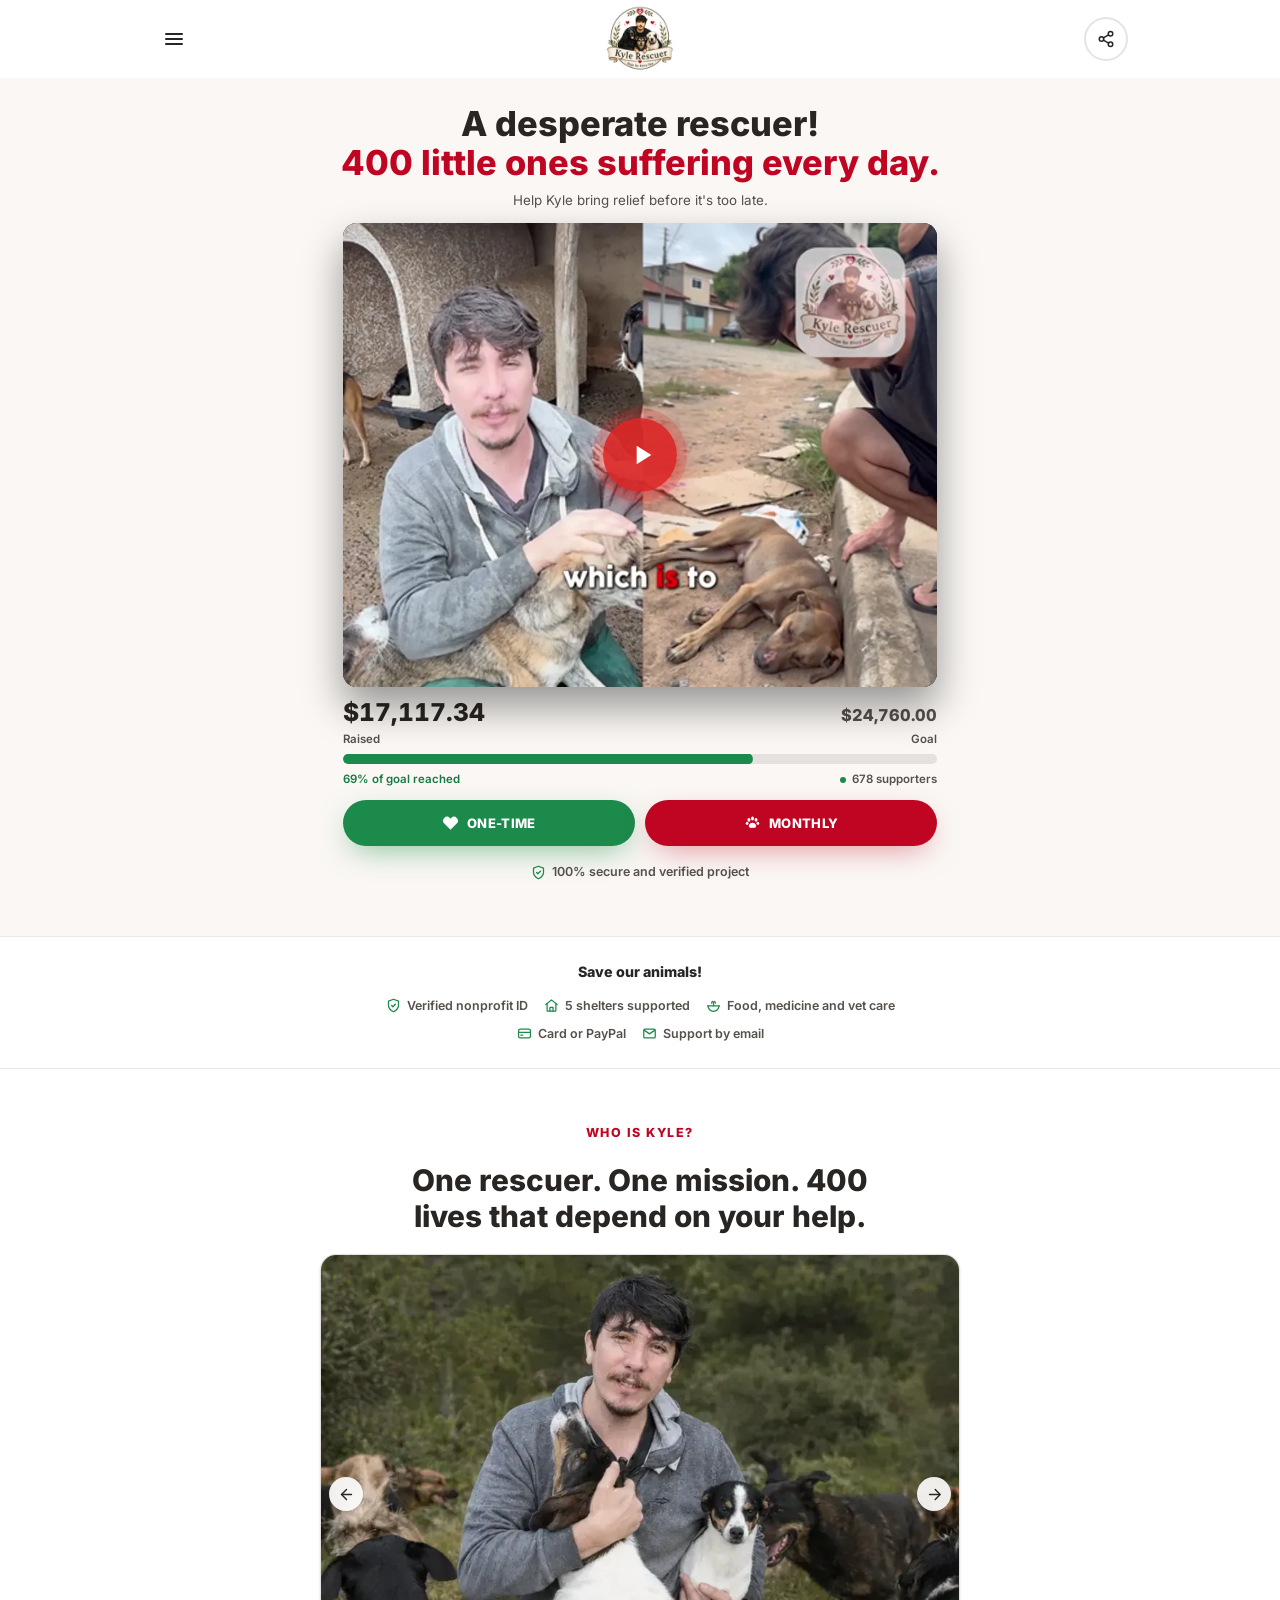
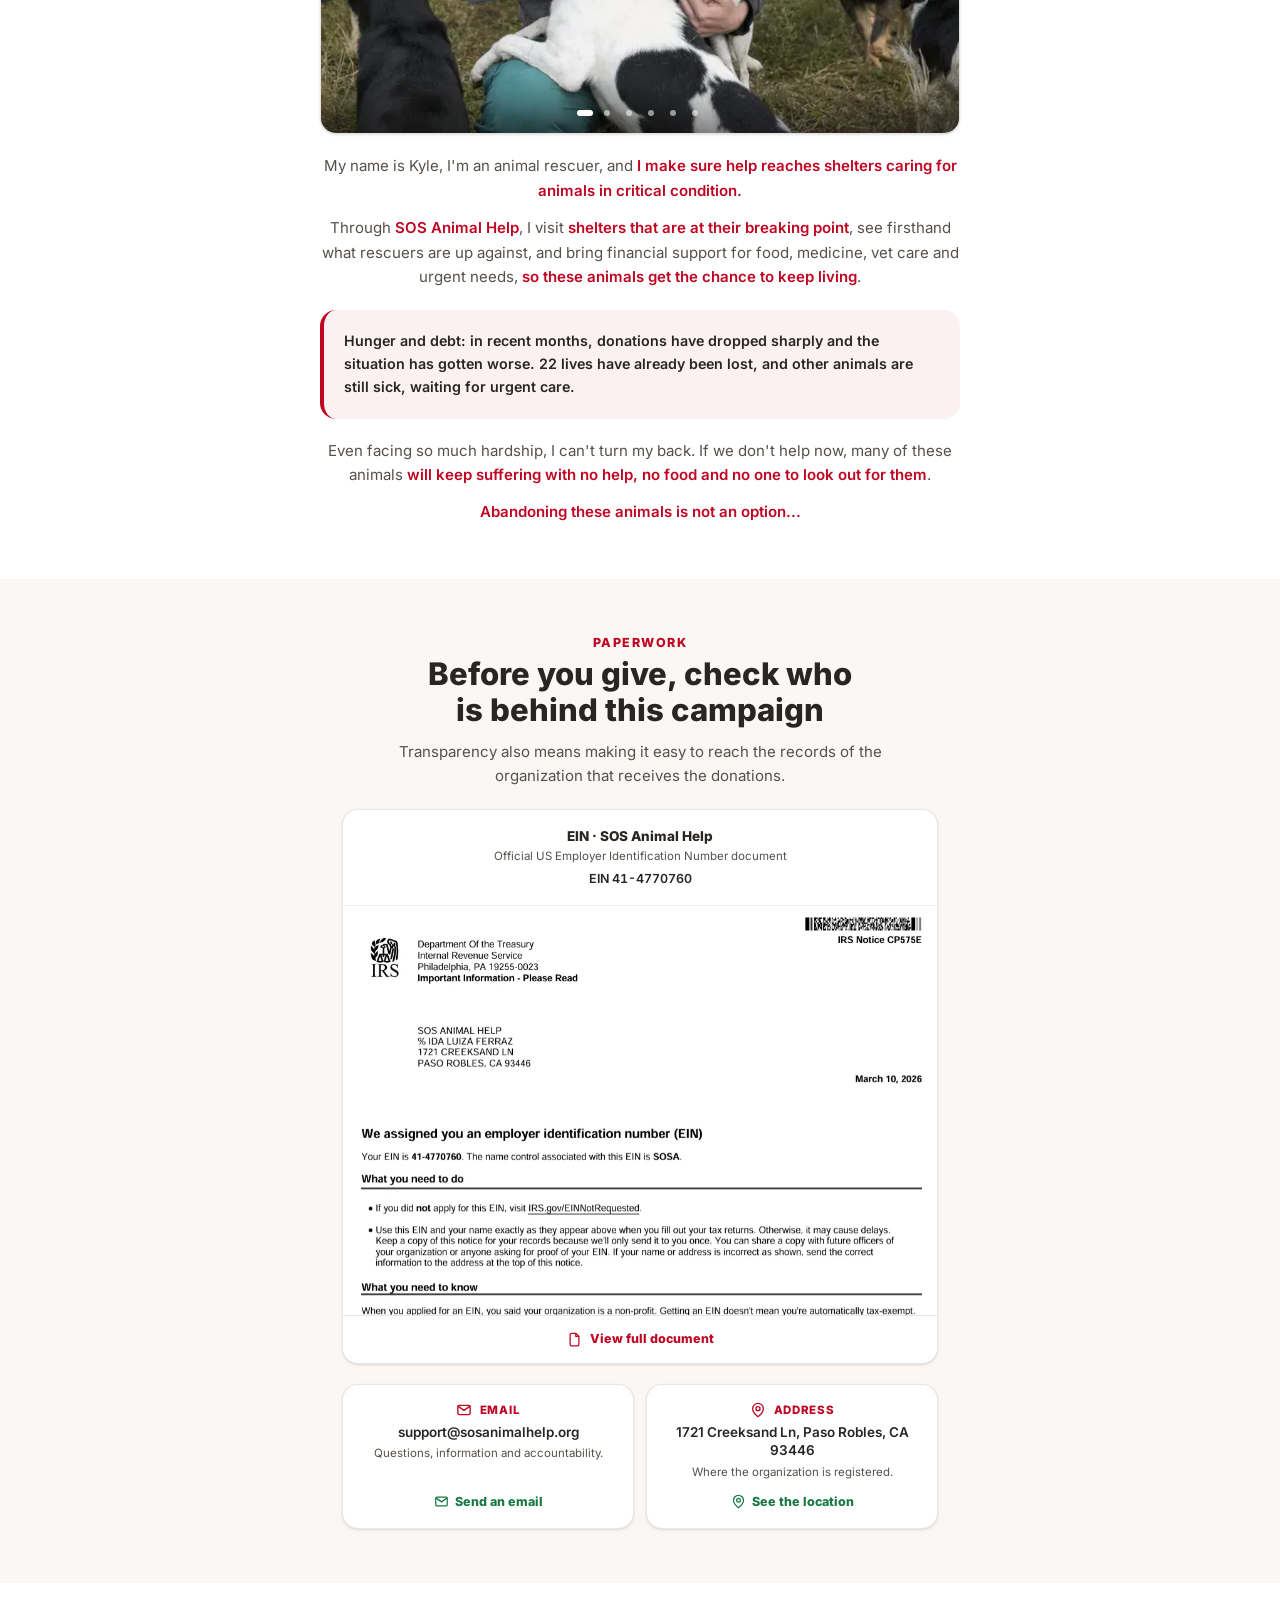
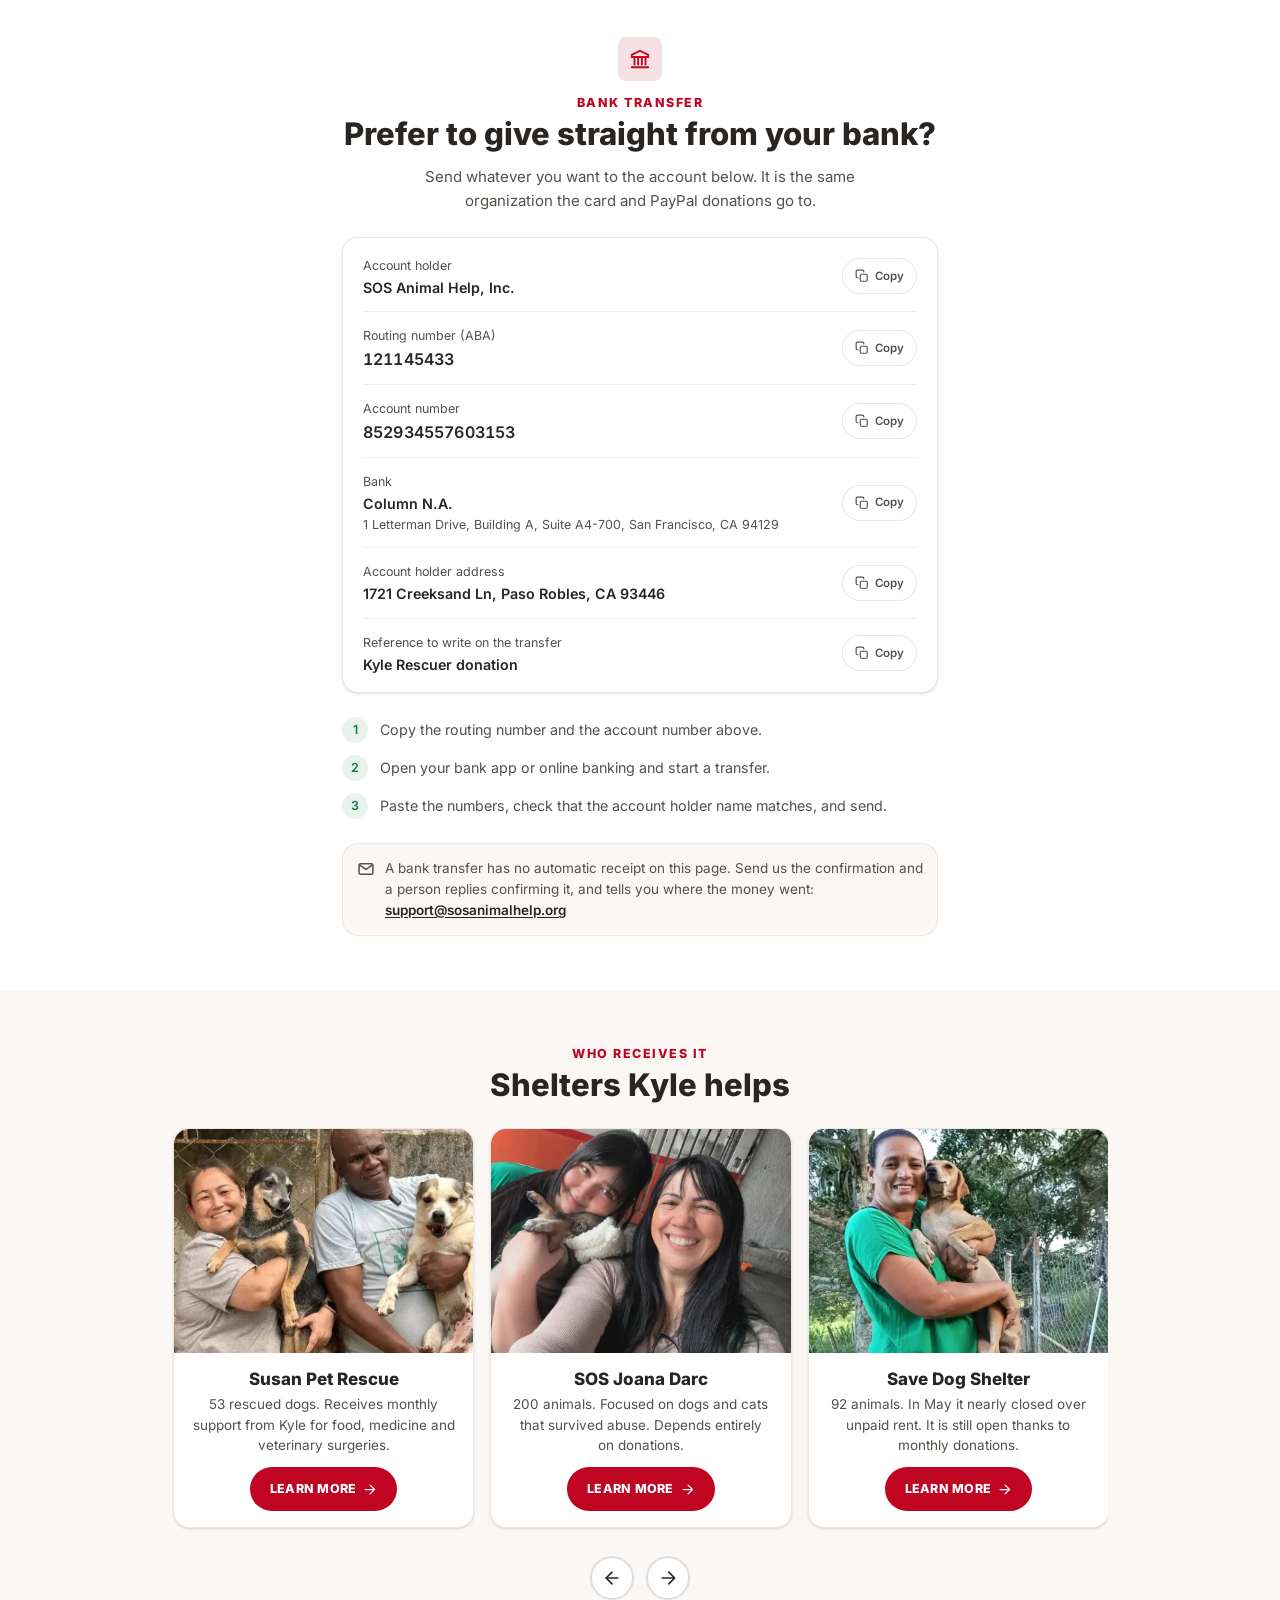
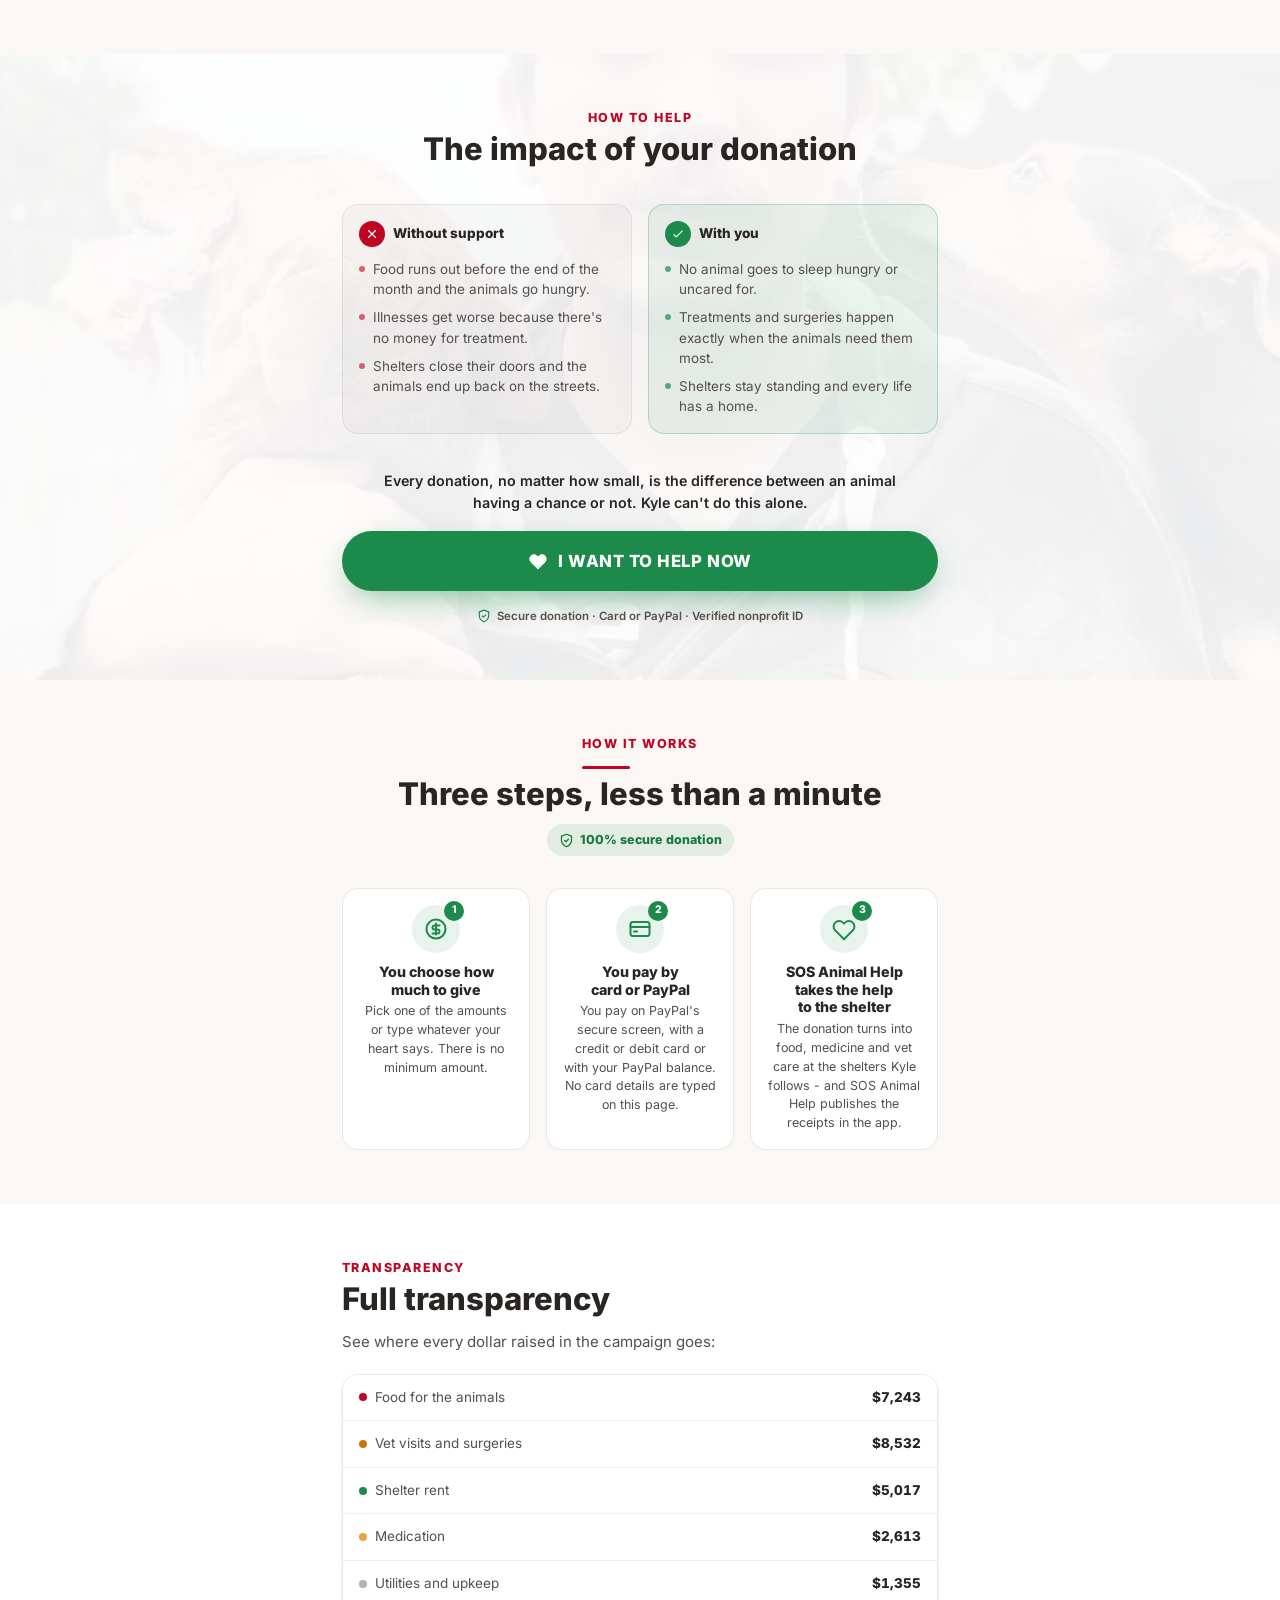
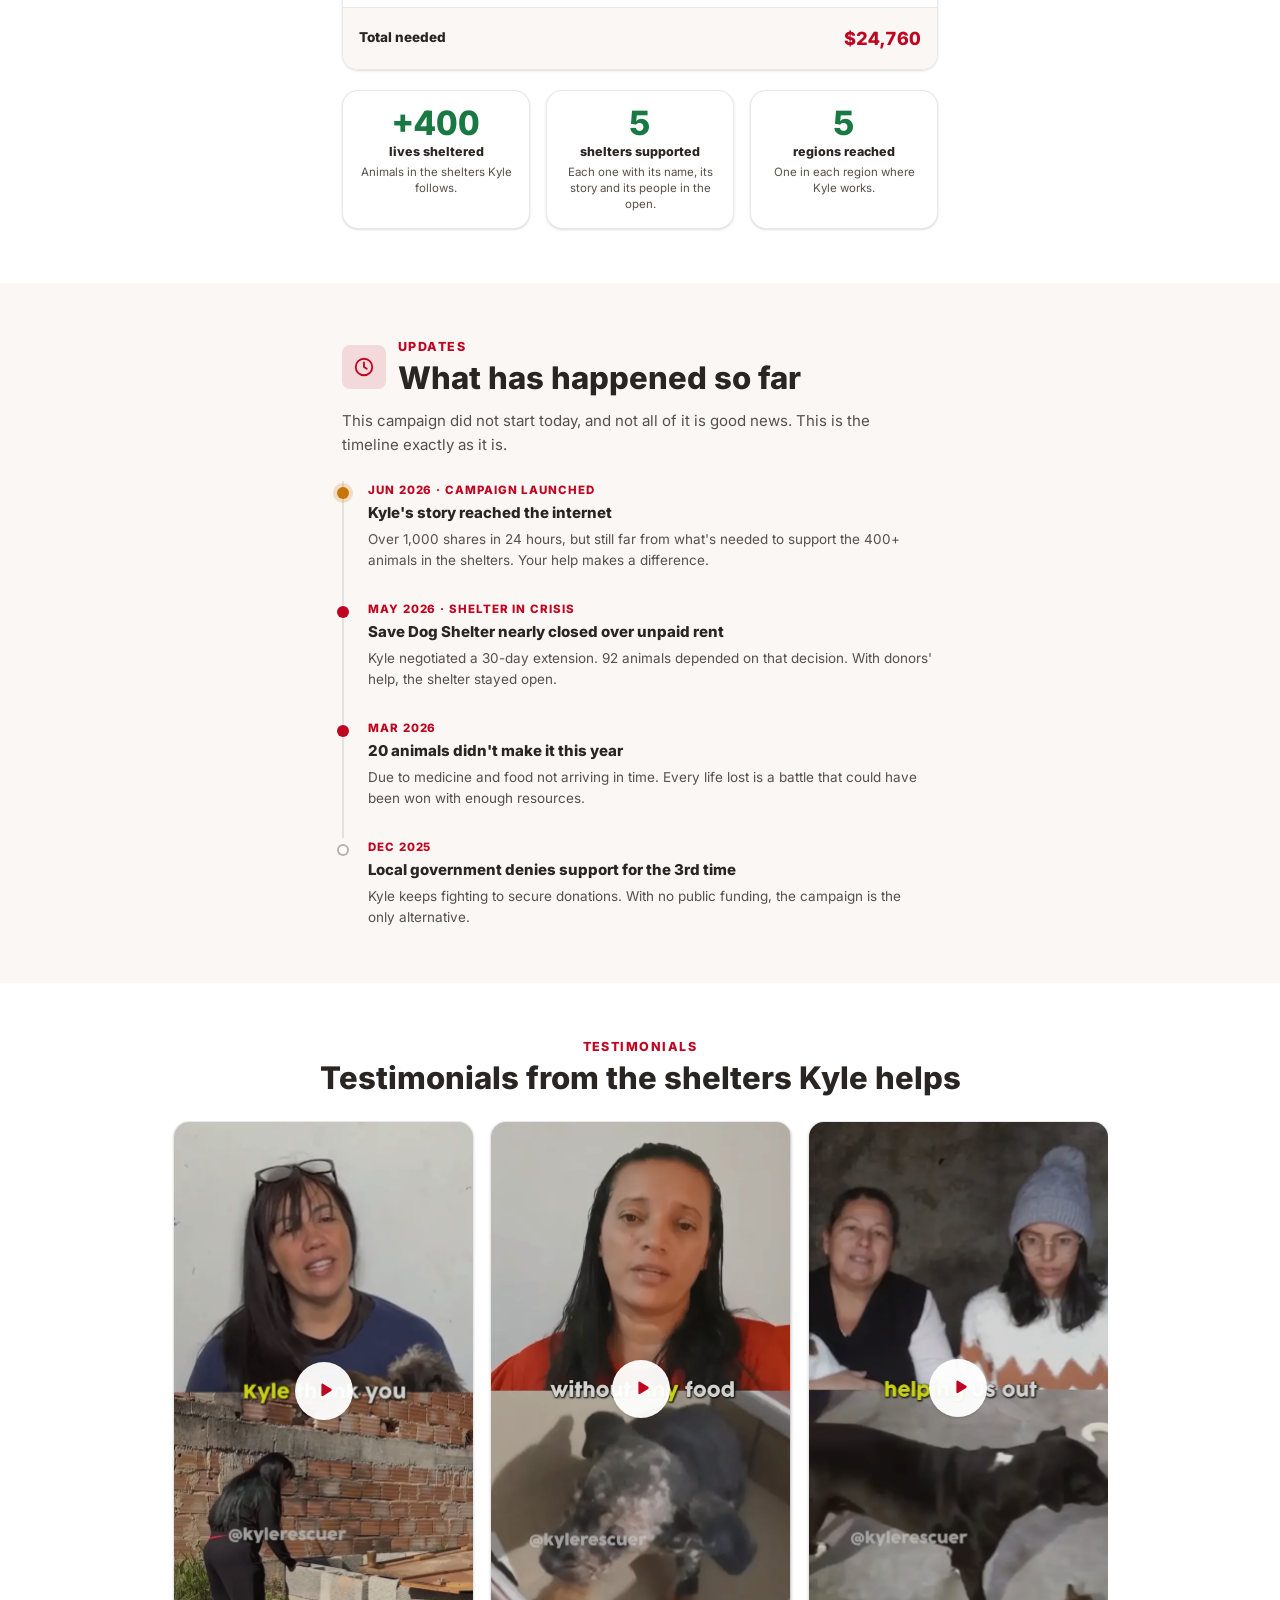
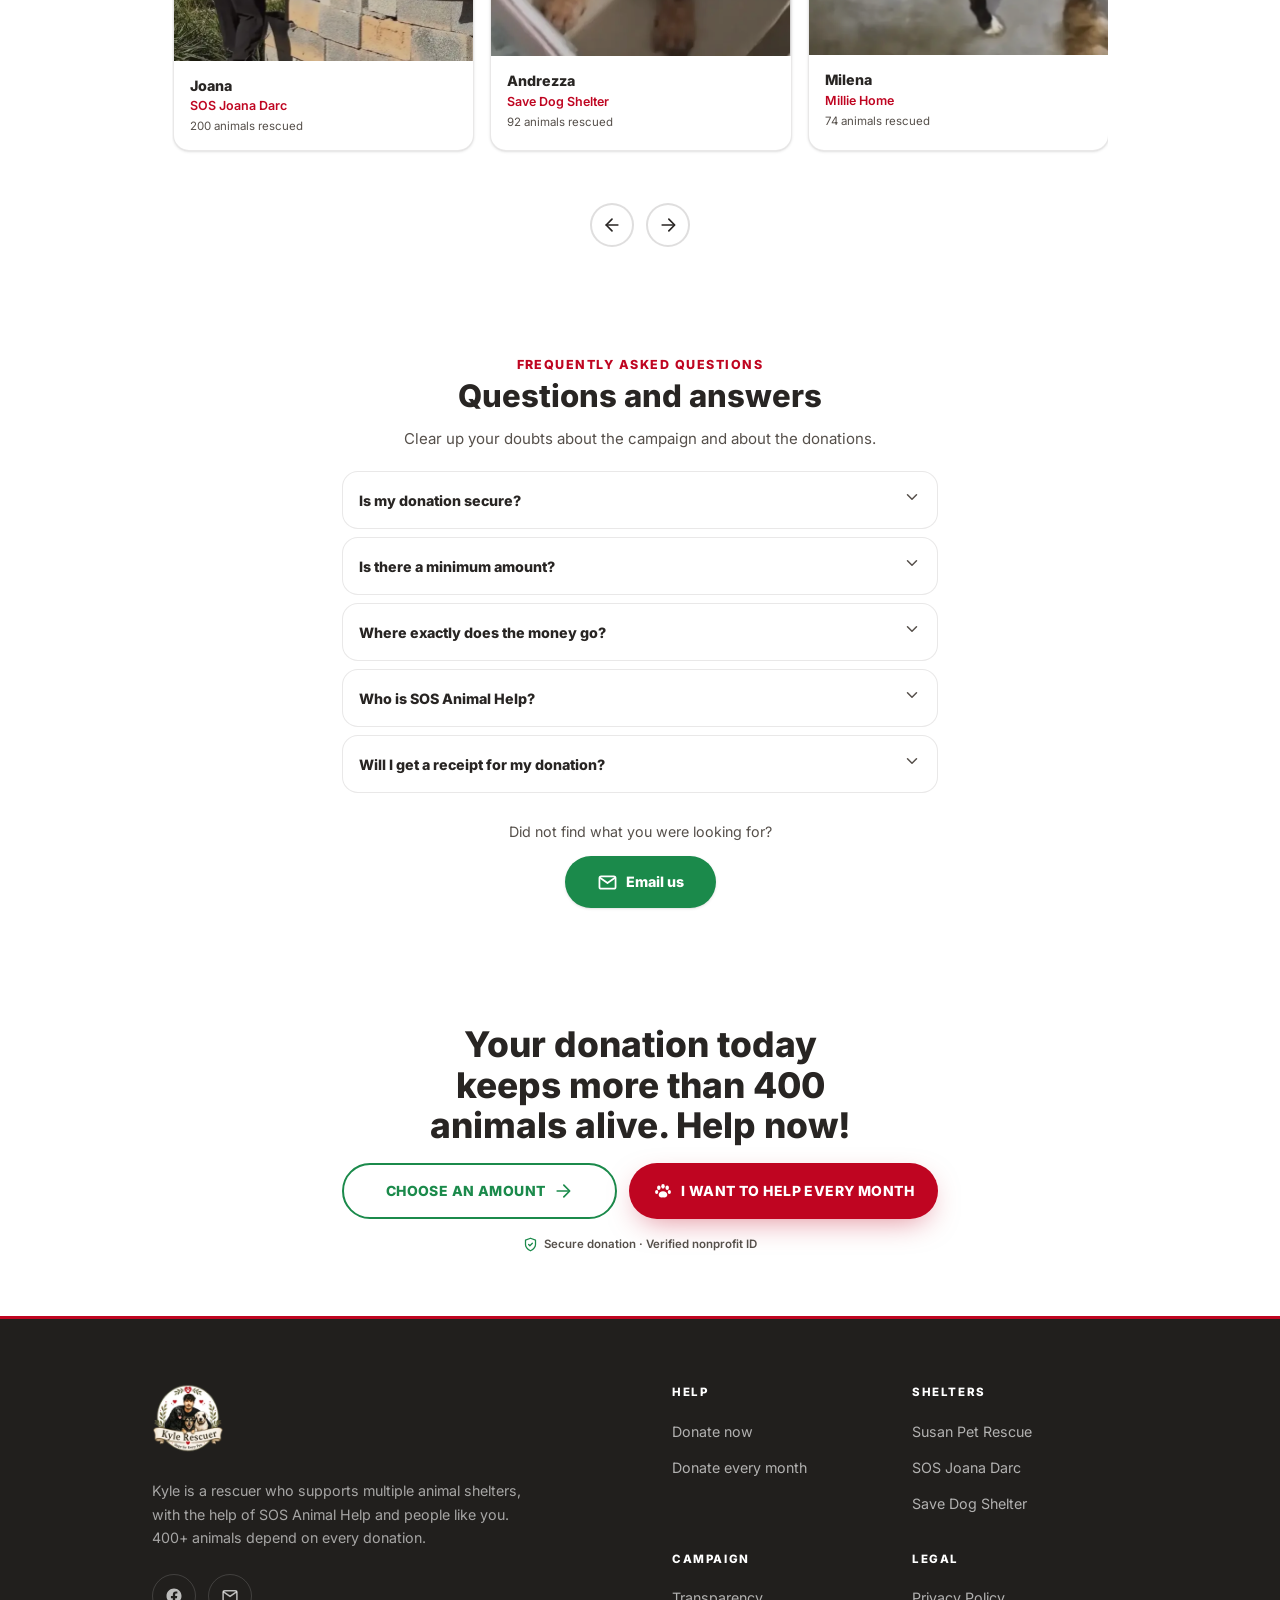
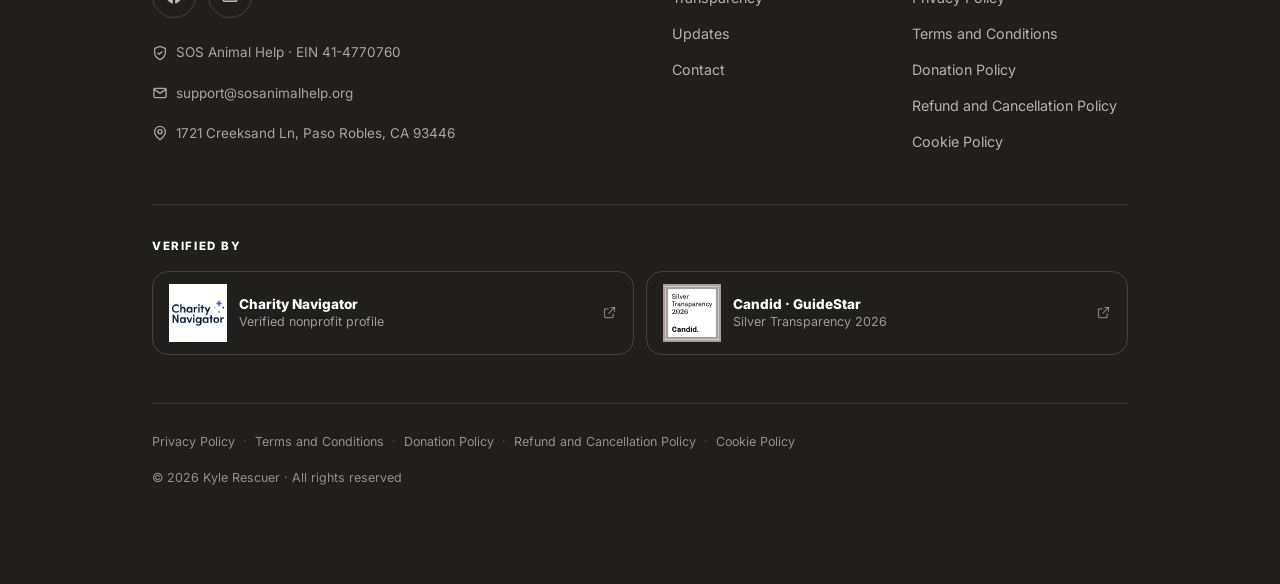
==== commit 0bcefc7f: "feat: host vsl video locally with custom player, replacing external vturb" ====
--- a/index.html
+++ b/index.html
@@ -1,4 +1,4 @@
-<!DOCTYPE html><html lang="en" class="__variable_dd8d1a h-full antialiased"><head><meta charSet="utf-8"/><link href="https://cdn.converteai.net" rel="dns-prefetch"/><link href="https://scripts.converteai.net" rel="dns-prefetch"/><link href="https://images.converteai.net" rel="dns-prefetch"/><link href="https://license.vturb.com" rel="dns-prefetch"/><meta name="viewport" content="width=device-width, initial-scale=1"/><link rel="preload" href="/_next/static/media/6c596dfcddeca1e9-s.p.woff2" as="font" crossorigin="" type="font/woff2"/><link rel="preload" as="image" href="/caio/logo-kyle.webp"/><link rel="preload" as="image" fetchPriority="high" imageSrcSet="/caio/vsl-poster-680.webp 680w, /caio/vsl-poster.webp 1120w" imageSizes="(min-width: 640px) 594px, calc(100vw - 40px)"/><style data-precedence="next" data-href="/_next/static/css/963a068a236c0ef1.css">@font-face{font-family:inter;src:url(/_next/static/media/6c596dfcddeca1e9-s.p.woff2) format("woff2");font-display:swap;font-weight:400 800}@font-face{font-family:inter Fallback;src:local("Arial");ascent-override:89.79%;descent-override:22.36%;line-gap-override:0.00%;size-adjust:107.89%}.__className_dd8d1a{font-family:inter,inter Fallback}.__variable_dd8d1a{--font-inter:"inter","inter Fallback"}
+<!DOCTYPE html><html lang="en" class="__variable_dd8d1a h-full antialiased"><head><meta charSet="utf-8"/><meta name="viewport" content="width=device-width, initial-scale=1"/><link rel="preload" href="/_next/static/media/6c596dfcddeca1e9-s.p.woff2" as="font" crossorigin="" type="font/woff2"/><link rel="preload" as="image" href="/caio/logo-kyle.webp"/><link rel="preload" as="image" fetchPriority="high" imageSrcSet="/caio/vsl-poster-680.webp 680w, /caio/vsl-poster.webp 1120w" imageSizes="(min-width: 640px) 594px, calc(100vw - 40px)"/><style data-precedence="next" data-href="/_next/static/css/963a068a236c0ef1.css">@font-face{font-family:inter;src:url(/_next/static/media/6c596dfcddeca1e9-s.p.woff2) format("woff2");font-display:swap;font-weight:400 800}@font-face{font-family:inter Fallback;src:local("Arial");ascent-override:89.79%;descent-override:22.36%;line-gap-override:0.00%;size-adjust:107.89%}.__className_dd8d1a{font-family:inter,inter Fallback}.__variable_dd8d1a{--font-inter:"inter","inter Fallback"}
 
-/*! tailwindcss v4.3.3 | MIT License | https://tailwindcss.com */@layer properties{@supports (((-webkit-hyphens:none)) and (not (margin-trim:inline))) or ((-moz-orient:inline) and (not (color:rgb(from red r g b)))){*,::backdrop,:after,:before{--tw-translate-x:0;--tw-translate-y:0;--tw-translate-z:0;--tw-rotate-x:initial;--tw-rotate-y:initial;--tw-rotate-z:initial;--tw-skew-x:initial;--tw-skew-y:initial;--tw-pan-x:initial;--tw-pan-y:initial;--tw-pinch-zoom:initial;--tw-scroll-snap-strictness:proximity;--tw-divide-y-reverse:0;--tw-border-style:solid;--tw-gradient-position:initial;--tw-gradient-from:#0000;--tw-gradient-via:#0000;--tw-gradient-to:#0000;--tw-gradient-stops:initial;--tw-gradient-via-stops:initial;--tw-gradient-from-position:0%;--tw-gradient-via-position:50%;--tw-gradient-to-position:100%;--tw-leading:initial;--tw-font-weight:initial;--tw-tracking:initial;--tw-ordinal:initial;--tw-slashed-zero:initial;--tw-numeric-figure:initial;--tw-numeric-spacing:initial;--tw-numeric-fraction:initial;--tw-shadow:0 0 #0000;--tw-shadow-color:initial;--tw-shadow-alpha:100%;--tw-inset-shadow:0 0 #0000;--tw-inset-shadow-color:initial;--tw-inset-shadow-alpha:100%;--tw-ring-color:initial;--tw-ring-shadow:0 0 #0000;--tw-inset-ring-color:initial;--tw-inset-ring-shadow:0 0 #0000;--tw-ring-inset:initial;--tw-ring-offset-width:0px;--tw-ring-offset-color:#fff;--tw-ring-offset-shadow:0 0 #0000;--tw-outline-style:solid;--tw-blur:initial;--tw-brightness:initial;--tw-contrast:initial;--tw-grayscale:initial;--tw-hue-rotate:initial;--tw-invert:initial;--tw-opacity:initial;--tw-saturate:initial;--tw-sepia:initial;--tw-drop-shadow:initial;--tw-drop-shadow-color:initial;--tw-drop-shadow-alpha:100%;--tw-drop-shadow-size:initial;--tw-backdrop-blur:initial;--tw-backdrop-brightness:initial;--tw-backdrop-contrast:initial;--tw-backdrop-grayscale:initial;--tw-backdrop-hue-rotate:initial;--tw-backdrop-invert:initial;--tw-backdrop-opacity:initial;--tw-backdrop-saturate:initial;--tw-backdrop-sepia:initial;--tw-duration:initial;--tw-ease:initial;--tw-scale-x:1;--tw-scale-y:1;--tw-scale-z:1;--tw-content:""}}}@layer theme{:host,:root{--font-sans:-apple-system,BlinkMacSystemFont,"Segoe UI",Roboto,"Helvetica Neue","Noto Sans",Arial,sans-serif,"Apple Color Emoji","Segoe UI Emoji","Segoe UI Symbol","Noto Color Emoji";--font-mono:ui-monospace,SFMono-Regular,Menlo,Monaco,Consolas,"Liberation Mono","Courier New",monospace;--color-black:#000;--color-white:#fff;--spacing:.25rem;--font-weight-normal:400;--font-weight-medium:500;--font-weight-semibold:600;--font-weight-bold:700;--font-weight-extrabold:800;--leading-tight:1.25;--leading-snug:1.375;--ease-out:cubic-bezier(0,0,.2,1);--ease-in-out:cubic-bezier(.4,0,.2,1);--animate-spin:spin 1s linear infinite;--default-transition-duration:.15s;--default-transition-timing-function:cubic-bezier(.4,0,.2,1);--default-font-family:var(--font-sans);--default-mono-font-family:var(--font-mono);--font-display:var(--font-display);--font-body:var(--font-body)}}@layer base{*,::backdrop,:after,:before{box-sizing:border-box;border:0 solid;margin:0;padding:0}::file-selector-button{box-sizing:border-box;border:0 solid;margin:0;padding:0}:host,html{-webkit-text-size-adjust:100%;tab-size:4;line-height:1.5;font-family:var(--default-font-family,-apple-system,BlinkMacSystemFont,"Segoe UI",Roboto,"Helvetica Neue","Noto Sans",Arial,sans-serif,"Apple Color Emoji","Segoe UI Emoji","Segoe UI Symbol","Noto Color Emoji");font-feature-settings:var(--default-font-feature-settings,normal);font-variation-settings:var(--default-font-variation-settings,normal);-webkit-tap-highlight-color:transparent}hr{height:0;color:inherit;border-top-width:1px}abbr:where([title]){-webkit-text-decoration:underline dotted;text-decoration:underline dotted}h1,h2,h3,h4,h5,h6{font-size:inherit;font-weight:inherit}a{color:inherit;-webkit-text-decoration:inherit;text-decoration:inherit}b,strong{font-weight:bolder}code,kbd,pre,samp{font-family:var(--default-mono-font-family,ui-monospace,SFMono-Regular,Menlo,Monaco,Consolas,"Liberation Mono","Courier New",monospace);font-feature-settings:var(--default-mono-font-feature-settings,normal);font-variation-settings:var(--default-mono-font-variation-settings,normal);font-size:1em}small{font-size:80%}sub,sup{vertical-align:baseline;font-size:75%;line-height:0;position:relative}sub{bottom:-.25em}sup{top:-.5em}table{text-indent:0;border-color:inherit;border-collapse:collapse}:-moz-focusring:where(:not(iframe)){outline:auto}progress{vertical-align:baseline}summary{display:list-item}menu,ol,ul{list-style:none}audio,canvas,embed,iframe,img,object,svg,video{vertical-align:middle;display:block}img,video{max-width:100%;height:auto}button,input,optgroup,select,textarea{font:inherit;font-feature-settings:inherit;font-variation-settings:inherit;letter-spacing:inherit;color:inherit;opacity:1;background-color:#0000;border-radius:0}::file-selector-button{font:inherit;font-feature-settings:inherit;font-variation-settings:inherit;letter-spacing:inherit;color:inherit;opacity:1;background-color:#0000;border-radius:0}:where(select:is([multiple],[size])) optgroup{font-weight:bolder}:where(select:is([multiple],[size])) optgroup option{padding-inline-start:20px}::file-selector-button{margin-inline-end:4px}::placeholder{opacity:1}@supports (not ((-webkit-appearance:-apple-pay-button))) or (contain-intrinsic-size:1px){::placeholder{color:currentColor}@supports (color:color-mix(in lab,red,red)){::placeholder{color:color-mix(in oklab,currentcolor 50%,transparent)}}}textarea{resize:vertical}::-webkit-search-decoration{-webkit-appearance:none}::-webkit-date-and-time-value{min-height:1lh;text-align:inherit}::-webkit-datetime-edit{display:inline-flex}::-webkit-datetime-edit-fields-wrapper{padding:0}::-webkit-datetime-edit,::-webkit-datetime-edit-year-field{padding-block:0}::-webkit-datetime-edit-day-field,::-webkit-datetime-edit-month-field{padding-block:0}::-webkit-datetime-edit-hour-field,::-webkit-datetime-edit-minute-field{padding-block:0}::-webkit-datetime-edit-millisecond-field,::-webkit-datetime-edit-second-field{padding-block:0}::-webkit-datetime-edit-meridiem-field{padding-block:0}::-webkit-calendar-picker-indicator{line-height:1}:-moz-ui-invalid{box-shadow:none}button,input:where([type=button],[type=reset],[type=submit]){appearance:button}::file-selector-button{appearance:button}::-webkit-inner-spin-button,::-webkit-outer-spin-button{height:auto}[hidden]:where(:not([hidden=until-found])){display:none!important}html{scroll-behavior:smooth}body{background-color:var(--sos-surface);color:var(--sos-ink-900);font-family:var(--font-body);font-size:clamp(.938rem,.913rem + .109vw,1rem);line-height:var(--lh-body);-webkit-font-smoothing:antialiased;text-rendering:optimizelegibility}h1,h2,h3{font-family:var(--font-display);text-wrap:balance}p{text-wrap:pretty}:where(button,[role=button]):not(:disabled){cursor:pointer}:where(a,button,input,select,textarea,summary,[tabindex]):focus-visible{outline:3px solid var(--sos-action);outline-offset:2px;border-radius:2px}::selection{background:var(--sos-action);color:var(--sos-action-ink)}:where([id]){scroll-margin-top:calc(var(--header-h) + 12px)}}@layer components{.container-grid{max-width:1140px}.container-grid,.container-wide{width:100%;margin-inline:auto;padding-inline:20px}.container-wide{max-width:1280px}@media (min-width:768px){.container-wide{padding-inline:40px}}.container-narrow{width:100%;max-width:var(--grid-narrow);margin-inline:auto;padding-inline:20px}@media (min-width:768px){.container-narrow{padding-inline:32px}}.screen-section{height:calc(100svh - var(--header-h));flex-direction:column;justify-content:center;display:flex}.screen-section__flex{flex:auto;min-height:0}.band-night{background-color:var(--sos-night);color:#fff}.band-night h1,.band-night h2,.band-night h3{color:#fff}.band-night p{color:#ffffffb8}.prose-campaign p{max-width:var(--measure);color:var(--sos-ink-600);margin-bottom:16px}.prose-campaign p:last-child{margin-bottom:0}}@layer utilities{.pointer-events-none{pointer-events:none}.visible{visibility:visible}.sr-only{clip-path:inset(50%);white-space:nowrap;border-width:0;width:1px;height:1px;margin:-1px;padding:0;overflow:hidden}.absolute,.sr-only{position:absolute}.fixed{position:fixed}.relative{position:relative}.static{position:static}.sticky{position:sticky}.inset-0{inset:0}.inset-x-0{inset-inline:0}.inset-y-0{inset-block:0}.-top-1{top:calc(var(--spacing) * -1)}.-top-2{top:calc(var(--spacing) * -2)}.-top-3{top:calc(var(--spacing) * -3)}.top-0{top:0}.top-1\/2{top:50%}.top-2\.5{top:calc(var(--spacing) * 2.5)}.top-3{top:calc(var(--spacing) * 3)}.top-\[6px\]{top:6px}.-right-1{right:calc(var(--spacing) * -1)}.right-0{right:0}.right-2{right:calc(var(--spacing) * 2)}.right-2\.5{right:calc(var(--spacing) * 2.5)}.right-3{right:calc(var(--spacing) * 3)}.bottom-0{bottom:0}.bottom-0\.5{bottom:calc(var(--spacing) * .5)}.bottom-full{bottom:100%}.-left-\[7px\]{left:-7px}.left-0{left:0}.left-1\/2{left:50%}.left-2{left:calc(var(--spacing) * 2)}.left-3{left:calc(var(--spacing) * 3)}.left-6{left:calc(var(--spacing) * 6)}.isolate{isolation:isolate}.z-0{z-index:0}.z-10{z-index:10}.z-20{z-index:20}.z-30{z-index:30}.z-40{z-index:40}.z-50{z-index:50}.z-60{z-index:60}.z-65{z-index:65}.z-\[55\]{z-index:55}.z-\[60\]{z-index:60}.z-\[65\]{z-index:65}.z-\[70\]{z-index:70}.order-first{order:-9999}.col-span-2{grid-column:span 2/span 2}.container{width:100%}@media (min-width:40rem){.container{max-width:40rem}}@media (min-width:48rem){.container{max-width:48rem}}@media (min-width:64rem){.container{max-width:64rem}}@media (min-width:80rem){.container{max-width:80rem}}@media (min-width:96rem){.container{max-width:96rem}}.m-0{margin:0}.-mx-4{margin-inline:calc(var(--spacing) * -4)}.-mx-5{margin-inline:calc(var(--spacing) * -5)}.mx-auto{margin-inline:auto}.-mt-1\.5{margin-top:calc(var(--spacing) * -1.5)}.-mt-3{margin-top:calc(var(--spacing) * -3)}.mt-0\.5{margin-top:calc(var(--spacing) * .5)}.mt-1{margin-top:var(--spacing)}.mt-1\.5{margin-top:calc(var(--spacing) * 1.5)}.mt-2{margin-top:calc(var(--spacing) * 2)}.mt-3{margin-top:calc(var(--spacing) * 3)}.mt-5{margin-top:calc(var(--spacing) * 5)}.mt-\[2px\]{margin-top:2px}.mt-\[5px\]{margin-top:5px}.mt-\[7px\]{margin-top:7px}.mt-auto{margin-top:auto}.mb-2{margin-bottom:calc(var(--spacing) * 2)}.mb-3{margin-bottom:calc(var(--spacing) * 3)}.mb-4{margin-bottom:calc(var(--spacing) * 4)}.-ml-\[2px\]{margin-left:-2px}.ml-\[3px\]{margin-left:3px}.ml-auto{margin-left:auto}.block{display:block}.contents{display:contents}.flex{display:flex}.grid{display:grid}.hidden{display:none}.inline{display:inline}.inline-block{display:inline-block}.inline-flex{display:inline-flex}.table{display:table}.aspect-\[3\/4\]{aspect-ratio:3/4}.aspect-\[4\/3\]{aspect-ratio:4/3}.aspect-\[4\/5\]{aspect-ratio:4/5}.aspect-\[7\/6\]{aspect-ratio:7/6}.aspect-\[9\/16\]{aspect-ratio:9/16}.aspect-\[16\/7\]{aspect-ratio:16/7}.aspect-\[16\/9\]{aspect-ratio:16/9}.aspect-\[16\/11\]{aspect-ratio:16/11}.aspect-auto{aspect-ratio:auto}.aspect-square{aspect-ratio:1}.h-0{height:0}.h-1\.5{height:calc(var(--spacing) * 1.5)}.h-2{height:calc(var(--spacing) * 2)}.h-3{height:calc(var(--spacing) * 3)}.h-6{height:calc(var(--spacing) * 6)}.h-\[3px\]{height:3px}.h-\[5px\]{height:5px}.h-\[6px\]{height:6px}.h-\[7px\]{height:7px}.h-\[10px\]{height:10px}.h-\[11px\]{height:11px}.h-\[14px\]{height:14px}.h-\[16px\]{height:16px}.h-\[18px\]{height:18px}.h-\[20px\]{height:20px}.h-\[24px\]{height:24px}.h-\[26px\]{height:26px}.h-\[28px\]{height:28px}.h-\[30px\]{height:30px}.h-\[32px\]{height:32px}.h-\[34px\]{height:34px}.h-\[36px\]{height:36px}.h-\[38px\]{height:38px}.h-\[40px\]{height:40px}.h-\[44px\]{height:44px}.h-\[45px\]{height:45px}.h-\[48px\]{height:48px}.h-\[52px\]{height:52px}.h-\[56px\]{height:56px}.h-\[58px\]{height:58px}.h-\[64px\]{height:64px}.h-\[68px\]{height:68px}.h-\[72px\]{height:72px}.h-\[84px\]{height:84px}.h-\[88px\]{height:88px}.h-\[100dvh\]{height:100dvh}.h-\[112px\]{height:112px}.h-\[var\(--header-h\)\]{height:var(--header-h)}.h-auto{height:auto}.h-full{height:100%}.h-px{height:1px}.max-h-\[92dvh\]{max-height:92dvh}.max-h-\[92svh\]{max-height:92svh}.max-h-\[94dvh\]{max-height:94dvh}.max-h-\[230px\]{max-height:230px}.min-h-0{min-height:0}.min-h-\[36px\]{min-height:36px}.min-h-\[40px\]{min-height:40px}.min-h-\[42px\]{min-height:42px}.min-h-\[44px\]{min-height:44px}.min-h-\[46px\]{min-height:46px}.min-h-\[48px\]{min-height:48px}.min-h-\[50px\]{min-height:50px}.min-h-\[52px\]{min-height:52px}.min-h-\[56px\]{min-height:56px}.min-h-\[58px\]{min-height:58px}.min-h-\[60px\]{min-height:60px}.min-h-\[72px\]{min-height:72px}.min-h-\[240px\]{min-height:240px}.min-h-\[clamp\(2\.875rem\,5\.2vh\,3\.25rem\)\]{min-height:clamp(2.875rem,5.2vh,3.25rem)}.min-h-dvh{min-height:100dvh}.min-h-full{min-height:100%}.min-h-svh{min-height:100svh}.w-1\.5{width:calc(var(--spacing) * 1.5)}.w-2{width:calc(var(--spacing) * 2)}.w-3{width:calc(var(--spacing) * 3)}.w-4{width:calc(var(--spacing) * 4)}.w-\[1\%\]{width:1%}.w-\[5px\]{width:5px}.w-\[6px\]{width:6px}.w-\[7px\]{width:7px}.w-\[10px\]{width:10px}.w-\[11px\]{width:11px}.w-\[14px\]{width:14px}.w-\[16px\]{width:16px}.w-\[17px\]{width:17px}.w-\[18px\]{width:18px}.w-\[20px\]{width:20px}.w-\[24px\]{width:24px}.w-\[26px\]{width:26px}.w-\[28px\]{width:28px}.w-\[30px\]{width:30px}.w-\[32px\]{width:32px}.w-\[34px\]{width:34px}.w-\[36px\]{width:36px}.w-\[38px\]{width:38px}.w-\[40px\]{width:40px}.w-\[44px\]{width:44px}.w-\[48px\]{width:48px}.w-\[52px\]{width:52px}.w-\[56px\]{width:56px}.w-\[58px\]{width:58px}.w-\[64px\]{width:64px}.w-\[68px\]{width:68px}.w-\[72px\]{width:72px}.w-\[84px\]{width:84px}.w-\[88px\]{width:88px}.w-\[260px\]{width:260px}.w-\[min\(86vw\,340px\)\]{width:min(86vw,340px)}.w-auto{width:auto}.w-fit{width:fit-content}.w-full{width:100%}.max-w-\[24ch\]{max-width:24ch}.max-w-\[36ch\]{max-width:36ch}.max-w-\[40ch\]{max-width:40ch}.max-w-\[42ch\]{max-width:42ch}.max-w-\[46ch\]{max-width:46ch}.max-w-\[54ch\]{max-width:54ch}.max-w-\[62ch\]{max-width:62ch}.max-w-\[72ch\]{max-width:72ch}.max-w-\[380px\]{max-width:380px}.max-w-\[400px\]{max-width:400px}.max-w-\[420px\]{max-width:420px}.max-w-\[460px\]{max-width:460px}.max-w-\[480px\]{max-width:480px}.max-w-\[520px\]{max-width:520px}.max-w-\[640px\]{max-width:640px}.max-w-\[660px\]{max-width:660px}.max-w-\[760px\]{max-width:760px}.max-w-\[860px\]{max-width:860px}.max-w-\[960px\]{max-width:960px}.max-w-\[var\(--hero-col\)\]{max-width:var(--hero-col)}.min-w-0{min-width:0}.min-w-\[640px\]{min-width:640px}.flex-1{flex:1}.flex-shrink,.shrink{flex-shrink:1}.shrink-0{flex-shrink:0}.basis-0{flex-basis:0}.basis-\[150px\]{flex-basis:150px}.border-collapse{border-collapse:collapse}.origin-left{transform-origin:0}.-translate-x-1\/2{--tw-translate-x:calc(calc(1 / 2 * 100%) * -1)}.-translate-x-1\/2,.-translate-y-1\/2{translate:var(--tw-translate-x) var(--tw-translate-y)}.-translate-y-1\/2{--tw-translate-y:calc(calc(1 / 2 * 100%) * -1)}.transform{transform:var(--tw-rotate-x,) var(--tw-rotate-y,) var(--tw-rotate-z,) var(--tw-skew-x,) var(--tw-skew-y,)}.animate-spin{animation:var(--animate-spin)}.cursor-pointer{cursor:pointer}.touch-pan-y{--tw-pan-y:pan-y;touch-action:var(--tw-pan-x,) var(--tw-pan-y,) var(--tw-pinch-zoom,)}.resize{resize:both}.snap-x{scroll-snap-type:x var(--tw-scroll-snap-strictness)}.snap-mandatory{--tw-scroll-snap-strictness:mandatory}.snap-center{scroll-snap-align:center}.list-disc{list-style-type:disc}.list-none{list-style-type:none}.appearance-none{appearance:none}.grid-cols-1{grid-template-columns:repeat(1,minmax(0,1fr))}.grid-cols-2{grid-template-columns:repeat(2,minmax(0,1fr))}.grid-cols-3{grid-template-columns:repeat(3,minmax(0,1fr))}.grid-cols-\[1fr_auto_1fr\]{grid-template-columns:1fr auto 1fr}.flex-col{flex-direction:column}.flex-wrap{flex-wrap:wrap}.content-start{align-content:flex-start}.items-baseline{align-items:baseline}.items-center{align-items:center}.items-end{align-items:flex-end}.items-start{align-items:flex-start}.items-stretch{align-items:stretch}.justify-between{justify-content:space-between}.justify-center{justify-content:center}.justify-end{justify-content:flex-end}.gap-0\.5{gap:calc(var(--spacing) * .5)}.gap-1{gap:var(--spacing)}.gap-1\.5{gap:calc(var(--spacing) * 1.5)}.gap-2{gap:calc(var(--spacing) * 2)}.gap-2\.5{gap:calc(var(--spacing) * 2.5)}.gap-3{gap:calc(var(--spacing) * 3)}.gap-3\.5{gap:calc(var(--spacing) * 3.5)}.gap-4{gap:calc(var(--spacing) * 4)}.gap-5{gap:calc(var(--spacing) * 5)}.gap-6{gap:calc(var(--spacing) * 6)}.gap-8{gap:calc(var(--spacing) * 8)}.gap-12{gap:calc(var(--spacing) * 12)}.gap-\[6px\]{gap:6px}.gap-\[8px\]{gap:8px}.gap-\[clamp\(0\.5rem\,1\.2vh\,0\.75rem\)\]{gap:clamp(.5rem,1.2vh,.75rem)}.gap-\[clamp\(0\.5rem\,1\.4vh\,1rem\)\]{gap:clamp(.5rem,1.4vh,1rem)}.gap-\[clamp\(1\.5rem\,4vh\,2\.25rem\)\]{gap:clamp(1.5rem,4vh,2.25rem)}.gap-\[clamp\(1\.25rem\,3\.5vh\,2rem\)\]{gap:clamp(1.25rem,3.5vh,2rem)}.gap-\[clamp\(1\.25rem\,3vh\,2rem\)\]{gap:clamp(1.25rem,3vh,2rem)}.gap-px{gap:1px}.gap-x-1\.5{column-gap:calc(var(--spacing) * 1.5)}.gap-x-2{column-gap:calc(var(--spacing) * 2)}.gap-x-3{column-gap:calc(var(--spacing) * 3)}.gap-x-4{column-gap:calc(var(--spacing) * 4)}.gap-y-0\.5{row-gap:calc(var(--spacing) * .5)}.gap-y-1{row-gap:var(--spacing)}.gap-y-2{row-gap:calc(var(--spacing) * 2)}.gap-y-2\.5{row-gap:calc(var(--spacing) * 2.5)}:where(.divide-y>:not(:last-child)){--tw-divide-y-reverse:0;border-bottom-style:var(--tw-border-style);border-top-style:var(--tw-border-style);border-top-width:calc(1px * var(--tw-divide-y-reverse));border-bottom-width:calc(1px * calc(1 - var(--tw-divide-y-reverse)))}:where(.divide-ink-900\/\[\.07\]>:not(:last-child)){border-color:var(--sos-ink-900)}@supports (color:color-mix(in lab,red,red)){:where(.divide-ink-900\/\[\.07\]>:not(:last-child)){border-color:color-mix(in oklab,var(--sos-ink-900) 7%,transparent)}}.self-start{align-self:flex-start}.justify-self-end{justify-self:flex-end}.truncate{text-overflow:ellipsis;white-space:nowrap}.overflow-hidden,.truncate{overflow:hidden}.overflow-x-auto{overflow-x:auto}.overflow-y-auto{overflow-y:auto}.overscroll-contain{overscroll-behavior:contain}.rounded{border-radius:.25rem}.rounded-\[4px\]{border-radius:4px}.rounded-\[6px\]{border-radius:6px}.rounded-card{border-radius:var(--r-card)}.rounded-chip{border-radius:var(--r-chip)}.rounded-full{border-radius:3.40282e+38px}.rounded-lg{border-radius:var(--r-lg)}.rounded-md{border-radius:var(--r-md)}.rounded-pill{border-radius:var(--r-pill)}.rounded-sm{border-radius:var(--r-sm)}.rounded-t-lg{border-top-left-radius:var(--r-lg);border-top-right-radius:var(--r-lg)}.border{border-style:var(--tw-border-style);border-width:1px}.border-2{border-style:var(--tw-border-style);border-width:2px}.border-4{border-style:var(--tw-border-style);border-width:4px}.border-\[3px\]{border-style:var(--tw-border-style);border-width:3px}.border-y{border-block-style:var(--tw-border-style);border-block-width:1px}.border-t{border-top-style:var(--tw-border-style);border-top-width:1px}.border-r{border-right-style:var(--tw-border-style);border-right-width:1px}.border-b{border-bottom-style:var(--tw-border-style);border-bottom-width:1px}.border-b-2{border-bottom-style:var(--tw-border-style);border-bottom-width:2px}.border-l-2{border-left-style:var(--tw-border-style);border-left-width:2px}.border-l-4{border-left-style:var(--tw-border-style);border-left-width:4px}.border-\[\#2c2c2e\]{border-color:#2c2c2e}.border-\[\#a30d0d\]{border-color:#a30d0d}.border-\[\#a30d0d\]\/30{border-color:oklab(45.4371% .157668 .0852023/.3)}.border-action{border-color:var(--sos-action)}.border-donate{border-color:var(--sos-donate)}.border-donate-ink\/30{border-color:var(--sos-donate-ink)}@supports (color:color-mix(in lab,red,red)){.border-donate-ink\/30{border-color:color-mix(in oklab,var(--sos-donate-ink) 30%,transparent)}}.border-donate\/20{border-color:var(--sos-donate)}@supports (color:color-mix(in lab,red,red)){.border-donate\/20{border-color:color-mix(in oklab,var(--sos-donate) 20%,transparent)}}.border-donate\/25{border-color:var(--sos-donate)}@supports (color:color-mix(in lab,red,red)){.border-donate\/25{border-color:color-mix(in oklab,var(--sos-donate) 25%,transparent)}}.border-donate\/30{border-color:var(--sos-donate)}@supports (color:color-mix(in lab,red,red)){.border-donate\/30{border-color:color-mix(in oklab,var(--sos-donate) 30%,transparent)}}.border-error{border-color:var(--sos-error)}.border-ink-600{border-color:var(--sos-ink-600)}.border-ink-900,.border-ink-900\/10{border-color:var(--sos-ink-900)}@supports (color:color-mix(in lab,red,red)){.border-ink-900\/10{border-color:color-mix(in oklab,var(--sos-ink-900) 10%,transparent)}}.border-ink-900\/15{border-color:var(--sos-ink-900)}@supports (color:color-mix(in lab,red,red)){.border-ink-900\/15{border-color:color-mix(in oklab,var(--sos-ink-900) 15%,transparent)}}.border-ink-900\/20{border-color:var(--sos-ink-900)}@supports (color:color-mix(in lab,red,red)){.border-ink-900\/20{border-color:color-mix(in oklab,var(--sos-ink-900) 20%,transparent)}}.border-ink-900\/25{border-color:var(--sos-ink-900)}@supports (color:color-mix(in lab,red,red)){.border-ink-900\/25{border-color:color-mix(in oklab,var(--sos-ink-900) 25%,transparent)}}.border-ink-900\/30{border-color:var(--sos-ink-900)}@supports (color:color-mix(in lab,red,red)){.border-ink-900\/30{border-color:color-mix(in oklab,var(--sos-ink-900) 30%,transparent)}}.border-ink-900\/\[\.07\]{border-color:var(--sos-ink-900)}@supports (color:color-mix(in lab,red,red)){.border-ink-900\/\[\.07\]{border-color:color-mix(in oklab,var(--sos-ink-900) 7%,transparent)}}.border-ink-900\/\[\.08\]{border-color:var(--sos-ink-900)}@supports (color:color-mix(in lab,red,red)){.border-ink-900\/\[\.08\]{border-color:color-mix(in oklab,var(--sos-ink-900) 8%,transparent)}}.border-ink-900\/\[\.12\]{border-color:var(--sos-ink-900)}@supports (color:color-mix(in lab,red,red)){.border-ink-900\/\[\.12\]{border-color:color-mix(in oklab,var(--sos-ink-900) 12%,transparent)}}.border-transparent{border-color:#0000}.border-white{border-color:var(--color-white)}.border-white\/10{border-color:#ffffff1a}@supports (color:color-mix(in lab,red,red)){.border-white\/10{border-color:color-mix(in oklab,var(--color-white) 10%,transparent)}}.border-white\/15{border-color:#ffffff26}@supports (color:color-mix(in lab,red,red)){.border-white\/15{border-color:color-mix(in oklab,var(--color-white) 15%,transparent)}}.border-white\/30{border-color:#ffffff4d}@supports (color:color-mix(in lab,red,red)){.border-white\/30{border-color:color-mix(in oklab,var(--color-white) 30%,transparent)}}.border-t-\[\#a30d0d\]{border-top-color:#a30d0d}.border-t-donate{border-top-color:var(--sos-donate)}.border-t-donate-ink{border-top-color:var(--sos-donate-ink)}.border-t-white{border-top-color:var(--color-white)}.bg-\[\#2c2c2e\]{background-color:#2c2c2e}.bg-\[\#635BFF\]{background-color:#635bff}.bg-\[\#a30d0d\]{background-color:#a30d0d}.bg-\[\#f5f5f5\]{background-color:#f5f5f5}.bg-accent-soft{background-color:var(--org-accent-soft)}.bg-action{background-color:var(--sos-action)}.bg-action-deep{background-color:var(--sos-action-deep)}.bg-action\/10{background-color:var(--sos-action)}@supports (color:color-mix(in lab,red,red)){.bg-action\/10{background-color:color-mix(in oklab,var(--sos-action) 10%,transparent)}}.bg-action\/60{background-color:var(--sos-action)}@supports (color:color-mix(in lab,red,red)){.bg-action\/60{background-color:color-mix(in oklab,var(--sos-action) 60%,transparent)}}.bg-action\/\[\.06\]{background-color:var(--sos-action)}@supports (color:color-mix(in lab,red,red)){.bg-action\/\[\.06\]{background-color:color-mix(in oklab,var(--sos-action) 6%,transparent)}}.bg-black{background-color:var(--color-black)}.bg-black\/60{background-color:#0009}@supports (color:color-mix(in lab,red,red)){.bg-black\/60{background-color:color-mix(in oklab,var(--color-black) 60%,transparent)}}.bg-donate,.bg-donate\/10{background-color:var(--sos-donate)}@supports (color:color-mix(in lab,red,red)){.bg-donate\/10{background-color:color-mix(in oklab,var(--sos-donate) 10%,transparent)}}.bg-donate\/15{background-color:var(--sos-donate)}@supports (color:color-mix(in lab,red,red)){.bg-donate\/15{background-color:color-mix(in oklab,var(--sos-donate) 15%,transparent)}}.bg-donate\/70{background-color:var(--sos-donate)}@supports (color:color-mix(in lab,red,red)){.bg-donate\/70{background-color:color-mix(in oklab,var(--sos-donate) 70%,transparent)}}.bg-donate\/\[\.07\]{background-color:var(--sos-donate)}@supports (color:color-mix(in lab,red,red)){.bg-donate\/\[\.07\]{background-color:color-mix(in oklab,var(--sos-donate) 7%,transparent)}}.bg-donate\/\[\.08\]{background-color:var(--sos-donate)}@supports (color:color-mix(in lab,red,red)){.bg-donate\/\[\.08\]{background-color:color-mix(in oklab,var(--sos-donate) 8%,transparent)}}.bg-error\/10{background-color:var(--sos-error)}@supports (color:color-mix(in lab,red,red)){.bg-error\/10{background-color:color-mix(in oklab,var(--sos-error) 10%,transparent)}}.bg-graphite{background-color:var(--sos-graphite)}.bg-highlight\/25{background-color:var(--sos-highlight)}@supports (color:color-mix(in lab,red,red)){.bg-highlight\/25{background-color:color-mix(in oklab,var(--sos-highlight) 25%,transparent)}}.bg-ink-300{background-color:var(--sos-ink-300)}.bg-ink-900,.bg-ink-900\/10{background-color:var(--sos-ink-900)}@supports (color:color-mix(in lab,red,red)){.bg-ink-900\/10{background-color:color-mix(in oklab,var(--sos-ink-900) 10%,transparent)}}.bg-ink-900\/20{background-color:var(--sos-ink-900)}@supports (color:color-mix(in lab,red,red)){.bg-ink-900\/20{background-color:color-mix(in oklab,var(--sos-ink-900) 20%,transparent)}}.bg-ink-900\/60{background-color:var(--sos-ink-900)}@supports (color:color-mix(in lab,red,red)){.bg-ink-900\/60{background-color:color-mix(in oklab,var(--sos-ink-900) 60%,transparent)}}.bg-ink-900\/\[\.03\]{background-color:var(--sos-ink-900)}@supports (color:color-mix(in lab,red,red)){.bg-ink-900\/\[\.03\]{background-color:color-mix(in oklab,var(--sos-ink-900) 3%,transparent)}}.bg-ink-900\/\[\.07\]{background-color:var(--sos-ink-900)}@supports (color:color-mix(in lab,red,red)){.bg-ink-900\/\[\.07\]{background-color:color-mix(in oklab,var(--sos-ink-900) 7%,transparent)}}.bg-night,.bg-night\/45{background-color:var(--sos-night)}@supports (color:color-mix(in lab,red,red)){.bg-night\/45{background-color:color-mix(in oklab,var(--sos-night) 45%,transparent)}}.bg-night\/70{background-color:var(--sos-night)}@supports (color:color-mix(in lab,red,red)){.bg-night\/70{background-color:color-mix(in oklab,var(--sos-night) 70%,transparent)}}.bg-night\/80{background-color:var(--sos-night)}@supports (color:color-mix(in lab,red,red)){.bg-night\/80{background-color:color-mix(in oklab,var(--sos-night) 80%,transparent)}}.bg-progress{background-color:var(--sos-progress)}.bg-surface{background-color:var(--sos-surface)}.bg-surface-alt{background-color:var(--sos-surface-alt)}.bg-surface\/90{background-color:var(--sos-surface)}@supports (color:color-mix(in lab,red,red)){.bg-surface\/90{background-color:color-mix(in oklab,var(--sos-surface) 90%,transparent)}}.bg-surface\/92{background-color:var(--sos-surface)}@supports (color:color-mix(in lab,red,red)){.bg-surface\/92{background-color:color-mix(in oklab,var(--sos-surface) 92%,transparent)}}.bg-surface\/95{background-color:var(--sos-surface)}@supports (color:color-mix(in lab,red,red)){.bg-surface\/95{background-color:color-mix(in oklab,var(--sos-surface) 95%,transparent)}}.bg-surface\/98{background-color:var(--sos-surface)}@supports (color:color-mix(in lab,red,red)){.bg-surface\/98{background-color:color-mix(in oklab,var(--sos-surface) 98%,transparent)}}.bg-transparent{background-color:#0000}.bg-warning{background-color:var(--sos-warning)}.bg-white{background-color:var(--color-white)}.bg-white\/10{background-color:#ffffff1a}@supports (color:color-mix(in lab,red,red)){.bg-white\/10{background-color:color-mix(in oklab,var(--color-white) 10%,transparent)}}.bg-white\/15{background-color:#ffffff26}@supports (color:color-mix(in lab,red,red)){.bg-white\/15{background-color:color-mix(in oklab,var(--color-white) 15%,transparent)}}.bg-white\/20{background-color:#fff3}@supports (color:color-mix(in lab,red,red)){.bg-white\/20{background-color:color-mix(in oklab,var(--color-white) 20%,transparent)}}.bg-linear-to-t{--tw-gradient-position:to top}@supports (background-image:linear-gradient(in lab,red,red)){.bg-linear-to-t{--tw-gradient-position:to top in oklab}}.bg-linear-to-t{background-image:linear-gradient(var(--tw-gradient-stops))}.from-night\/45{--tw-gradient-from:var(--sos-night)}@supports (color:color-mix(in lab,red,red)){.from-night\/45{--tw-gradient-from:color-mix(in oklab,var(--sos-night) 45%,transparent)}}.from-night\/45{--tw-gradient-stops:var(--tw-gradient-via-stops,var(--tw-gradient-position),var(--tw-gradient-from) var(--tw-gradient-from-position),var(--tw-gradient-to) var(--tw-gradient-to-position))}.to-transparent{--tw-gradient-to:transparent;--tw-gradient-stops:var(--tw-gradient-via-stops,var(--tw-gradient-position),var(--tw-gradient-from) var(--tw-gradient-from-position),var(--tw-gradient-to) var(--tw-gradient-to-position))}.object-contain{object-fit:contain}.object-cover{object-fit:cover}.object-\[center_18\%\]{object-position:center 18%}.object-top{object-position:top}.p-0{padding:0}.p-2\.5{padding:calc(var(--spacing) * 2.5)}.p-3{padding:calc(var(--spacing) * 3)}.p-3\.5{padding:calc(var(--spacing) * 3.5)}.p-4{padding:calc(var(--spacing) * 4)}.p-5{padding:calc(var(--spacing) * 5)}.p-6{padding:calc(var(--spacing) * 6)}.px-0{padding-inline:0}.px-1{padding-inline:var(--spacing)}.px-1\.5{padding-inline:calc(var(--spacing) * 1.5)}.px-2{padding-inline:calc(var(--spacing) * 2)}.px-2\.5{padding-inline:calc(var(--spacing) * 2.5)}.px-3{padding-inline:calc(var(--spacing) * 3)}.px-3\.5{padding-inline:calc(var(--spacing) * 3.5)}.px-4{padding-inline:calc(var(--spacing) * 4)}.px-5{padding-inline:calc(var(--spacing) * 5)}.px-6{padding-inline:calc(var(--spacing) * 6)}.px-8{padding-inline:calc(var(--spacing) * 8)}.px-12{padding-inline:calc(var(--spacing) * 12)}.py-0\.5{padding-block:calc(var(--spacing) * .5)}.py-1{padding-block:var(--spacing)}.py-1\.5{padding-block:calc(var(--spacing) * 1.5)}.py-2{padding-block:calc(var(--spacing) * 2)}.py-2\.5{padding-block:calc(var(--spacing) * 2.5)}.py-3{padding-block:calc(var(--spacing) * 3)}.py-3\.5{padding-block:calc(var(--spacing) * 3.5)}.py-4{padding-block:calc(var(--spacing) * 4)}.py-5{padding-block:calc(var(--spacing) * 5)}.py-6{padding-block:calc(var(--spacing) * 6)}.py-7{padding-block:calc(var(--spacing) * 7)}.py-8{padding-block:calc(var(--spacing) * 8)}.py-10{padding-block:calc(var(--spacing) * 10)}.py-\[clamp\(1\.75rem\,4\.5vh\,3rem\)\]{padding-block:clamp(1.75rem,4.5vh,3rem)}.py-\[clamp\(2\.5rem\,6vh\,4\.5rem\)\]{padding-block:clamp(2.5rem,6vh,4.5rem)}.py-\[clamp\(2\.5rem\,6vh\,4rem\)\]{padding-block:clamp(2.5rem,6vh,4rem)}.py-\[clamp\(2\.5rem\,7vh\,4\.5rem\)\]{padding-block:clamp(2.5rem,7vh,4.5rem)}.py-\[clamp\(3rem\,7vh\,5rem\)\]{padding-block:clamp(3rem,7vh,5rem)}.py-px{padding-block:1px}.pt-0{padding-top:0}.pt-0\.5{padding-top:calc(var(--spacing) * .5)}.pt-1{padding-top:var(--spacing)}.pt-2{padding-top:calc(var(--spacing) * 2)}.pt-3{padding-top:calc(var(--spacing) * 3)}.pt-3\.5{padding-top:calc(var(--spacing) * 3.5)}.pt-4{padding-top:calc(var(--spacing) * 4)}.pt-6{padding-top:calc(var(--spacing) * 6)}.pt-8{padding-top:calc(var(--spacing) * 8)}.pt-10{padding-top:calc(var(--spacing) * 10)}.pt-16{padding-top:calc(var(--spacing) * 16)}.pt-\[clamp\(0\.75rem\,2vh\,1\.5rem\)\]{padding-top:clamp(.75rem,2vh,1.5rem)}.pt-\[clamp\(0\.375rem\,1vh\,0\.75rem\)\]{padding-top:clamp(.375rem,1vh,.75rem)}.pr-1{padding-right:var(--spacing)}.pr-2\.5{padding-right:calc(var(--spacing) * 2.5)}.pr-4{padding-right:calc(var(--spacing) * 4)}.pb-1{padding-bottom:var(--spacing)}.pb-2{padding-bottom:calc(var(--spacing) * 2)}.pb-4{padding-bottom:calc(var(--spacing) * 4)}.pb-7{padding-bottom:calc(var(--spacing) * 7)}.pb-8{padding-bottom:calc(var(--spacing) * 8)}.pb-14{padding-bottom:calc(var(--spacing) * 14)}.pb-\[112px\]{padding-bottom:112px}.pb-\[clamp\(0\.75rem\,2vh\,1\.5rem\)\]{padding-bottom:clamp(.75rem,2vh,1.5rem)}.pb-\[clamp\(1\.5rem\,4vh\,3rem\)\]{padding-bottom:clamp(1.5rem,4vh,3rem)}.pb-\[max\(0\.875rem\,env\(safe-area-inset-bottom\)\)\]{padding-bottom:max(.875rem,env(safe-area-inset-bottom))}.pb-\[max\(1rem\,env\(safe-area-inset-bottom\)\)\]{padding-bottom:max(1rem,env(safe-area-inset-bottom))}.pl-2\.5{padding-left:calc(var(--spacing) * 2.5)}.pl-3{padding-left:calc(var(--spacing) * 3)}.pl-3\.5{padding-left:calc(var(--spacing) * 3.5)}.pl-5{padding-left:calc(var(--spacing) * 5)}.pl-6{padding-left:calc(var(--spacing) * 6)}.text-center{text-align:center}.text-left{text-align:left}.text-right{text-align:right}.align-top{vertical-align:top}.text-\[0\.62em\]{font-size:.62em}.text-\[2rem\]{font-size:2rem}.text-\[13px\]{font-size:13px}.text-\[16px\]{font-size:16px}.text-\[17px\]{font-size:17px}.text-\[18px\]{font-size:18px}.text-\[20px\]{font-size:20px}.text-\[clamp\(0\.93rem\,0\.837rem\+0\.372vw\,1\.163rem\)\]{font-size:clamp(.93rem,.837rem + .372vw,1.163rem)}.text-\[clamp\(0\.93rem\,0\.883rem\+0\.279vw\,1\.046rem\)\]{font-size:clamp(.93rem,.883rem + .279vw,1.046rem)}.text-\[clamp\(0\.95rem\,0\.86rem\+0\.45vw\,1\.2rem\)\]{font-size:clamp(.95rem,.86rem + .45vw,1.2rem)}.text-\[clamp\(0\.814rem\,1\.302vh\,0\.872rem\)\]{font-size:clamp(.814rem,1.302vh,.872rem)}.text-\[clamp\(0\.814rem\,1\.488vh\,0\.93rem\)\]{font-size:clamp(.814rem,1.488vh,.93rem)}.text-\[clamp\(0\.872rem\,0\.837rem\+0\.209vw\,0\.988rem\)\]{font-size:clamp(.872rem,.837rem + .209vw,.988rem)}.text-\[clamp\(0\.872rem\,1\.488vh\,0\.988rem\)\]{font-size:clamp(.872rem,1.488vh,.988rem)}.text-\[clamp\(0\.894rem\,0\.878rem\+0\.07vw\,0\.935rem\)\]{font-size:clamp(.894rem,.878rem + .07vw,.935rem)}.text-\[clamp\(0\.935rem\,0\.902rem\+0\.142vw\,1\.015rem\)\]{font-size:clamp(.935rem,.902rem + .142vw,1.015rem)}.text-\[clamp\(0\.8954rem\,0\.8184rem\+0\.3069vw\,1\.023rem\)\]{font-size:clamp(.8954rem,.8184rem + .3069vw,1.023rem)}.text-\[clamp\(1\.5rem\,1\.1rem\+1\.6vw\,2\.4rem\)\]{font-size:clamp(1.5rem,1.1rem + 1.6vw,2.4rem)}.text-\[clamp\(1\.5rem\,1\.1rem\+1\.6vw\,2\.25rem\)\]{font-size:clamp(1.5rem,1.1rem + 1.6vw,2.25rem)}.text-\[clamp\(1\.5rem\,1\.3rem\+0\.8vw\,1\.875rem\)\]{font-size:clamp(1.5rem,1.3rem + .8vw,1.875rem)}.text-\[clamp\(1\.6rem\,1\.1rem\+2vw\,2\.6rem\)\]{font-size:clamp(1.6rem,1.1rem + 2vw,2.6rem)}.text-\[clamp\(1\.6rem\,1\.2rem\+1\.4vw\,2\.2rem\)\]{font-size:clamp(1.6rem,1.2rem + 1.4vw,2.2rem)}.text-\[clamp\(1\.6rem\,1\.2rem\+1\.6vw\,2\.4rem\)\]{font-size:clamp(1.6rem,1.2rem + 1.6vw,2.4rem)}.text-\[clamp\(1\.6rem\,1\.3rem\+1\.4vw\,2\.4rem\)\]{font-size:clamp(1.6rem,1.3rem + 1.4vw,2.4rem)}.text-\[clamp\(1\.015rem\,0\.984rem\+0\.109vw\,1\.097rem\)\]{font-size:clamp(1.015rem,.984rem + .109vw,1.097rem)}.text-\[clamp\(1\.25rem\,0\.9rem\+2\.4vw\,2\.6rem\)\]{font-size:clamp(1.25rem,.9rem + 2.4vw,2.6rem)}.text-\[clamp\(1\.25rem\,1\.05rem\+0\.8vw\,1\.6rem\)\]{font-size:clamp(1.25rem,1.05rem + .8vw,1.6rem)}.text-\[clamp\(1\.046rem\,0\.93rem\+0\.465vw\,1\.279rem\)\]{font-size:clamp(1.046rem,.93rem + .465vw,1.279rem)}.text-\[clamp\(1\.057rem\,1\.017rem\+0\.177vw\,1\.158rem\)\]{font-size:clamp(1.057rem,1.017rem + .177vw,1.158rem)}.text-\[clamp\(1\.279rem\,0\.883rem\+1\.256vw\+0\.465vh\,2\.232rem\)\]{font-size:clamp(1.279rem,.883rem + 1.256vw + .465vh,2.232rem)}.text-\[clamp\(1\.279rem\,0\.977rem\+1\.209vw\,1\.86rem\)\]{font-size:clamp(1.279rem,.977rem + 1.209vw,1.86rem)}.text-\[clamp\(1\.279rem\,0\.977rem\+1\.209vw\,1\.976rem\)\]{font-size:clamp(1.279rem,.977rem + 1.209vw,1.976rem)}.text-\[clamp\(1\.279rem\,1\.116rem\+0\.651vw\,1\.628rem\)\]{font-size:clamp(1.279rem,1.116rem + .651vw,1.628rem)}.text-\[clamp\(1\.395rem\,0\.93rem\+1\.86vw\,2\.209rem\)\]{font-size:clamp(1.395rem,.93rem + 1.86vw,2.209rem)}.text-\[clamp\(1\.511rem\,1\.209rem\+1\.116vw\,2\.093rem\)\]{font-size:clamp(1.511rem,1.209rem + 1.116vw,2.093rem)}.text-\[clamp\(1\.663rem\,1\.391rem\+1\.209vw\,2\.055rem\)\]{font-size:clamp(1.663rem,1.391rem + 1.209vw,2.055rem)}.text-\[clamp\(1\.1506rem\,1\.023rem\+0\.7161vw\,1\.5345rem\)\]{font-size:clamp(1.1506rem,1.023rem + .7161vw,1.5345rem)}.text-\[clamp\(2\.4rem\,1\.8rem\+2\.4vw\,3\.6rem\)\]{font-size:clamp(2.4rem,1.8rem + 2.4vw,3.6rem)}.text-\[clamp\(2\.093rem\,1\.628rem\+1\.86vw\,2\.79rem\)\]{font-size:clamp(2.093rem,1.628rem + 1.86vw,2.79rem)}.text-\[clamp\(2\.093rem\,1\.628rem\+1\.86vw\,3\.023rem\)\]{font-size:clamp(2.093rem,1.628rem + 1.86vw,3.023rem)}.text-\[clamp\(16px\,4\.6vw\,1\.75rem\)\]{font-size:clamp(16px,4.6vw,1.75rem)}.text-fs10{font-size:clamp(.594rem,.581rem + .054vw,.625rem)}.text-fs11{font-size:clamp(.625rem,.613rem + .054vw,.656rem)}.text-fs11-5{font-size:clamp(.656rem,.644rem + .054vw,.688rem)}.text-fs12{font-size:clamp(.688rem,.675rem + .054vw,.719rem)}.text-fs13{font-size:clamp(.719rem,.694rem + .109vw,.781rem)}.text-fs14{font-size:clamp(.781rem,.757rem + .109vw,.844rem)}.text-fs15{font-size:clamp(.813rem,.782rem + .136vw,.891rem)}.text-fs16{font-size:clamp(.875rem,.851rem + .109vw,.938rem)}.text-fs17{font-size:clamp(.906rem,.87rem + .163vw,1rem)}.text-fs18{font-size:clamp(.938rem,.889rem + .217vw,1.063rem)}.text-fs19{font-size:clamp(.969rem,.908rem + .272vw,1.125rem)}.text-fs21{font-size:clamp(1.063rem,1rem + .272vw,1.219rem)}.leading-\[1\.1\]{--tw-leading:1.1;line-height:1.1}.leading-\[1\.2\]{--tw-leading:1.2;line-height:1.2}.leading-\[1\.3\]{--tw-leading:1.3;line-height:1.3}.leading-\[1\.4\]{--tw-leading:1.4;line-height:1.4}.leading-\[1\.5\]{--tw-leading:1.5;line-height:1.5}.leading-\[1\.6\]{--tw-leading:1.6;line-height:1.6}.leading-\[1\.7\]{--tw-leading:1.7;line-height:1.7}.leading-\[1\.12\]{--tw-leading:1.12;line-height:1.12}.leading-\[1\.15\]{--tw-leading:1.15;line-height:1.15}.leading-\[1\.22\]{--tw-leading:1.22;line-height:1.22}.leading-\[1\.25\]{--tw-leading:1.25;line-height:1.25}.leading-\[1\.35\]{--tw-leading:1.35;line-height:1.35}.leading-\[1\.45\]{--tw-leading:1.45;line-height:1.45}.leading-\[1\.55\]{--tw-leading:1.55;line-height:1.55}.leading-\[1\.65\]{--tw-leading:1.65;line-height:1.65}.leading-none{--tw-leading:1;line-height:1}.leading-snug{--tw-leading:var(--leading-snug);line-height:var(--leading-snug)}.leading-tight{--tw-leading:var(--leading-tight);line-height:var(--leading-tight)}.font-bold{--tw-font-weight:var(--font-weight-bold);font-weight:var(--font-weight-bold)}.font-extrabold{--tw-font-weight:var(--font-weight-extrabold);font-weight:var(--font-weight-extrabold)}.font-medium{--tw-font-weight:var(--font-weight-medium);font-weight:var(--font-weight-medium)}.font-normal{--tw-font-weight:var(--font-weight-normal);font-weight:var(--font-weight-normal)}.font-semibold{--tw-font-weight:var(--font-weight-semibold);font-weight:var(--font-weight-semibold)}.tracking-\[-0\.01em\]{--tw-tracking:-.01em;letter-spacing:-.01em}.tracking-\[0\.01em\]{--tw-tracking:.01em;letter-spacing:.01em}.tracking-\[0\.1em\]{--tw-tracking:.1em;letter-spacing:.1em}.tracking-\[0\.02em\]{--tw-tracking:.02em;letter-spacing:.02em}.tracking-\[0\.2em\]{--tw-tracking:.2em;letter-spacing:.2em}.tracking-\[0\.03em\]{--tw-tracking:.03em;letter-spacing:.03em}.tracking-\[0\.04em\]{--tw-tracking:.04em;letter-spacing:.04em}.tracking-\[0\.06em\]{--tw-tracking:.06em;letter-spacing:.06em}.tracking-\[0\.08em\]{--tw-tracking:.08em;letter-spacing:.08em}.tracking-\[0\.12em\]{--tw-tracking:.12em;letter-spacing:.12em}.tracking-\[0\.14em\]{--tw-tracking:.14em;letter-spacing:.14em}.tracking-\[0\.16em\]{--tw-tracking:.16em;letter-spacing:.16em}.text-pretty{text-wrap:pretty}.break-words{overflow-wrap:break-word}.break-all{word-break:break-all}.whitespace-nowrap{white-space:nowrap}.text-\[\#2c2c2e\]{color:#2c2c2e}.text-\[\#6b6b6b\]{color:#6b6b6b}.text-\[\#ff5a6e\]{color:#ff5a6e}.text-accent{color:var(--org-accent)}.text-action{color:var(--sos-action)}.text-action-ink,.text-action-ink\/75{color:var(--sos-action-ink)}@supports (color:color-mix(in lab,red,red)){.text-action-ink\/75{color:color-mix(in oklab,var(--sos-action-ink) 75%,transparent)}}.text-action-ink\/85{color:var(--sos-action-ink)}@supports (color:color-mix(in lab,red,red)){.text-action-ink\/85{color:color-mix(in oklab,var(--sos-action-ink) 85%,transparent)}}.text-action-ink\/90{color:var(--sos-action-ink)}@supports (color:color-mix(in lab,red,red)){.text-action-ink\/90{color:color-mix(in oklab,var(--sos-action-ink) 90%,transparent)}}.text-action-ink\/95{color:var(--sos-action-ink)}@supports (color:color-mix(in lab,red,red)){.text-action-ink\/95{color:color-mix(in oklab,var(--sos-action-ink) 95%,transparent)}}.text-donate{color:var(--sos-donate)}.text-donate-ink{color:var(--sos-donate-ink)}.text-donate-text{color:var(--sos-donate-text)}.text-error{color:var(--sos-error)}.text-highlight{color:var(--sos-highlight)}.text-ink-300{color:var(--sos-ink-300)}.text-ink-600{color:var(--sos-ink-600)}.text-ink-900{color:var(--sos-ink-900)}.text-warning{color:var(--sos-warning)}.text-white{color:var(--color-white)}.text-white\/25{color:#ffffff40}@supports (color:color-mix(in lab,red,red)){.text-white\/25{color:color-mix(in oklab,var(--color-white) 25%,transparent)}}.text-white\/40{color:#fff6}@supports (color:color-mix(in lab,red,red)){.text-white\/40{color:color-mix(in oklab,var(--color-white) 40%,transparent)}}.text-white\/50{color:#ffffff80}@supports (color:color-mix(in lab,red,red)){.text-white\/50{color:color-mix(in oklab,var(--color-white) 50%,transparent)}}.text-white\/55{color:#ffffff8c}@supports (color:color-mix(in lab,red,red)){.text-white\/55{color:color-mix(in oklab,var(--color-white) 55%,transparent)}}.text-white\/60{color:#fff9}@supports (color:color-mix(in lab,red,red)){.text-white\/60{color:color-mix(in oklab,var(--color-white) 60%,transparent)}}.text-white\/65{color:#ffffffa6}@supports (color:color-mix(in lab,red,red)){.text-white\/65{color:color-mix(in oklab,var(--color-white) 65%,transparent)}}.text-white\/70{color:#ffffffb3}@supports (color:color-mix(in lab,red,red)){.text-white\/70{color:color-mix(in oklab,var(--color-white) 70%,transparent)}}.text-white\/75{color:#ffffffbf}@supports (color:color-mix(in lab,red,red)){.text-white\/75{color:color-mix(in oklab,var(--color-white) 75%,transparent)}}.text-white\/80{color:#fffc}@supports (color:color-mix(in lab,red,red)){.text-white\/80{color:color-mix(in oklab,var(--color-white) 80%,transparent)}}.text-white\/85{color:#ffffffd9}@supports (color:color-mix(in lab,red,red)){.text-white\/85{color:color-mix(in oklab,var(--color-white) 85%,transparent)}}.text-white\/90{color:#ffffffe6}@supports (color:color-mix(in lab,red,red)){.text-white\/90{color:color-mix(in oklab,var(--color-white) 90%,transparent)}}.lowercase{text-transform:lowercase}.uppercase{text-transform:uppercase}.italic{font-style:italic}.not-italic{font-style:normal}.tabular-nums{--tw-numeric-spacing:tabular-nums;font-variant-numeric:var(--tw-ordinal,) var(--tw-slashed-zero,) var(--tw-numeric-figure,) var(--tw-numeric-spacing,) var(--tw-numeric-fraction,)}.underline{text-decoration-line:underline}.underline-offset-2{text-underline-offset:2px}.underline-offset-4{text-underline-offset:4px}.antialiased{-webkit-font-smoothing:antialiased;-moz-osx-font-smoothing:grayscale}.accent-\[color\:var\(--sos-donate\)\]{accent-color:var(--sos-donate)}.opacity-0{opacity:0}.opacity-55{opacity:.55}.opacity-100{opacity:1}.shadow{--tw-shadow:0 1px 3px 0 var(--tw-shadow-color,#0000001a),0 1px 2px -1px var(--tw-shadow-color,#0000001a)}.shadow,.shadow-\[0_-8px_24px_-8px_rgba\(0\,0\,0\,\.12\)\]{box-shadow:var(--tw-inset-shadow),var(--tw-inset-ring-shadow),var(--tw-ring-offset-shadow),var(--tw-ring-shadow),var(--tw-shadow)}.shadow-\[0_-8px_24px_-8px_rgba\(0\,0\,0\,\.12\)\]{--tw-shadow:0 -8px 24px -8px var(--tw-shadow-color,#0000001f)}.shadow-\[0_1px_3px_rgba\(20\,17\,15\,\.05\)\]{--tw-shadow:0 1px 3px var(--tw-shadow-color,#14110f0d)}.shadow-\[0_1px_3px_rgba\(20\,17\,15\,\.05\)\],.shadow-\[0_4px_14px_rgba\(0\,0\,0\,0\.12\)\]{box-shadow:var(--tw-inset-shadow),var(--tw-inset-ring-shadow),var(--tw-ring-offset-shadow),var(--tw-ring-shadow),var(--tw-shadow)}.shadow-\[0_4px_14px_rgba\(0\,0\,0\,0\.12\)\]{--tw-shadow:0 4px 14px var(--tw-shadow-color,#0000001f)}.shadow-\[0_6px_18px_-2px_rgba\(27\,138\,75\,0\.45\)\]{--tw-shadow:0 6px 18px -2px var(--tw-shadow-color,#1b8a4b73)}.shadow-\[0_6px_18px_-2px_rgba\(27\,138\,75\,0\.45\)\],.shadow-\[0_8px_20px_-8px_rgba\(27\,138\,75\,\.6\)\]{box-shadow:var(--tw-inset-shadow),var(--tw-inset-ring-shadow),var(--tw-ring-offset-shadow),var(--tw-ring-shadow),var(--tw-shadow)}.shadow-\[0_8px_20px_-8px_rgba\(27\,138\,75\,\.6\)\]{--tw-shadow:0 8px 20px -8px var(--tw-shadow-color,#1b8a4b99)}.shadow-\[0_8px_20px_-8px_rgba\(27\,138\,75\,\.7\)\]{--tw-shadow:0 8px 20px -8px var(--tw-shadow-color,#1b8a4bb3)}.shadow-\[0_8px_20px_-8px_rgba\(191\,5\,33\,\.6\)\],.shadow-\[0_8px_20px_-8px_rgba\(27\,138\,75\,\.7\)\]{box-shadow:var(--tw-inset-shadow),var(--tw-inset-ring-shadow),var(--tw-ring-offset-shadow),var(--tw-ring-shadow),var(--tw-shadow)}.shadow-\[0_8px_20px_-8px_rgba\(191\,5\,33\,\.6\)\]{--tw-shadow:0 8px 20px -8px var(--tw-shadow-color,#bf052199)}.shadow-\[0_10px_30px_-8px_rgba\(0\,0\,0\,\.45\)\]{--tw-shadow:0 10px 30px -8px var(--tw-shadow-color,#00000073)}.shadow-\[0_10px_30px_-8px_rgba\(0\,0\,0\,\.45\)\],.shadow-\[0_10px_30px_-8px_rgba\(27\,138\,75\,\.55\)\]{box-shadow:var(--tw-inset-shadow),var(--tw-inset-ring-shadow),var(--tw-ring-offset-shadow),var(--tw-ring-shadow),var(--tw-shadow)}.shadow-\[0_10px_30px_-8px_rgba\(27\,138\,75\,\.55\)\]{--tw-shadow:0 10px 30px -8px var(--tw-shadow-color,#1b8a4b8c)}.shadow-\[0_10px_30px_-8px_rgba\(191\,5\,33\,\.5\)\]{--tw-shadow:0 10px 30px -8px var(--tw-shadow-color,#bf052180)}.shadow-\[0_10px_30px_-10px_rgba\(191\,5\,33\,\.5\)\],.shadow-\[0_10px_30px_-8px_rgba\(191\,5\,33\,\.5\)\]{box-shadow:var(--tw-inset-shadow),var(--tw-inset-ring-shadow),var(--tw-ring-offset-shadow),var(--tw-ring-shadow),var(--tw-shadow)}.shadow-\[0_10px_30px_-10px_rgba\(191\,5\,33\,\.5\)\]{--tw-shadow:0 10px 30px -10px var(--tw-shadow-color,#bf052180)}.shadow-\[0_12px_34px_-10px_rgba\(27\,138\,75\,\.6\)\]{--tw-shadow:0 12px 34px -10px var(--tw-shadow-color,#1b8a4b99)}.shadow-\[0_12px_34px_-10px_rgba\(27\,138\,75\,\.6\)\],.shadow-\[0_18px_50px_-20px_rgba\(0\,0\,0\,\.6\)\]{box-shadow:var(--tw-inset-shadow),var(--tw-inset-ring-shadow),var(--tw-ring-offset-shadow),var(--tw-ring-shadow),var(--tw-shadow)}.shadow-\[0_18px_50px_-20px_rgba\(0\,0\,0\,\.6\)\]{--tw-shadow:0 18px 50px -20px var(--tw-shadow-color,#0009)}.shadow-\[0_18px_50px_-24px_rgba\(191\,5\,33\,\.7\)\]{--tw-shadow:0 18px 50px -24px var(--tw-shadow-color,#bf0521b3)}.shadow-\[0_18px_50px_-24px_rgba\(191\,5\,33\,\.7\)\],.shadow-\[0_30px_80px_rgba\(20\,17\,15\,\.35\)\]{box-shadow:var(--tw-inset-shadow),var(--tw-inset-ring-shadow),var(--tw-ring-offset-shadow),var(--tw-ring-shadow),var(--tw-shadow)}.shadow-\[0_30px_80px_rgba\(20\,17\,15\,\.35\)\]{--tw-shadow:0 30px 80px var(--tw-shadow-color,#14110f59)}.shadow-\[8px_0_40px_-12px_rgba\(20\,17\,15\,\.35\)\]{--tw-shadow:8px 0 40px -12px var(--tw-shadow-color,#14110f59)}.shadow-\[8px_0_40px_-12px_rgba\(20\,17\,15\,\.35\)\],.shadow-xl{box-shadow:var(--tw-inset-shadow),var(--tw-inset-ring-shadow),var(--tw-ring-offset-shadow),var(--tw-ring-shadow),var(--tw-shadow)}.shadow-xl{--tw-shadow:0 20px 25px -5px var(--tw-shadow-color,#0000001a),0 8px 10px -6px var(--tw-shadow-color,#0000001a)}.ring-2{--tw-ring-shadow:var(--tw-ring-inset,) 0 0 0 calc(2px + var(--tw-ring-offset-width)) var(--tw-ring-color,currentcolor)}.ring-2,.ring-4{box-shadow:var(--tw-inset-shadow),var(--tw-inset-ring-shadow),var(--tw-ring-offset-shadow),var(--tw-ring-shadow),var(--tw-shadow)}.ring-4{--tw-ring-shadow:var(--tw-ring-inset,) 0 0 0 calc(4px + var(--tw-ring-offset-width)) var(--tw-ring-color,currentcolor)}.ring-ink-300{--tw-ring-color:var(--sos-ink-300)}.ring-warning\/20{--tw-ring-color:var(--sos-warning)}@supports (color:color-mix(in lab,red,red)){.ring-warning\/20{--tw-ring-color:color-mix(in oklab,var(--sos-warning) 20%,transparent)}}.outline{outline-style:var(--tw-outline-style);outline-width:1px}.blur{--tw-blur:blur(8px)}.blur,.drop-shadow-\[0_4px_12px_rgba\(0\,0\,0\,\.28\)\]{filter:var(--tw-blur,) var(--tw-brightness,) var(--tw-contrast,) var(--tw-grayscale,) var(--tw-hue-rotate,) var(--tw-invert,) var(--tw-saturate,) var(--tw-sepia,) var(--tw-drop-shadow,)}.drop-shadow-\[0_4px_12px_rgba\(0\,0\,0\,\.28\)\]{--tw-drop-shadow-size:drop-shadow(0 4px 12px var(--tw-drop-shadow-color,#00000047));--tw-drop-shadow:var(--tw-drop-shadow-size)}.filter{filter:var(--tw-blur,) var(--tw-brightness,) var(--tw-contrast,) var(--tw-grayscale,) var(--tw-hue-rotate,) var(--tw-invert,) var(--tw-saturate,) var(--tw-sepia,) var(--tw-drop-shadow,)}.backdrop-blur,.backdrop-blur-\[8px\]{--tw-backdrop-blur:blur(8px)}.backdrop-blur,.backdrop-blur-\[8px\],.backdrop-filter{-webkit-backdrop-filter:var(--tw-backdrop-blur,) var(--tw-backdrop-brightness,) var(--tw-backdrop-contrast,) var(--tw-backdrop-grayscale,) var(--tw-backdrop-hue-rotate,) var(--tw-backdrop-invert,) var(--tw-backdrop-opacity,) var(--tw-backdrop-saturate,) var(--tw-backdrop-sepia,);backdrop-filter:var(--tw-backdrop-blur,) var(--tw-backdrop-brightness,) var(--tw-backdrop-contrast,) var(--tw-backdrop-grayscale,) var(--tw-backdrop-hue-rotate,) var(--tw-backdrop-invert,) var(--tw-backdrop-opacity,) var(--tw-backdrop-saturate,) var(--tw-backdrop-sepia,)}.transition{transition-property:color,background-color,border-color,outline-color,text-decoration-color,fill,stroke,--tw-gradient-from,--tw-gradient-via,--tw-gradient-to,opacity,box-shadow,transform,translate,scale,rotate,filter,-webkit-backdrop-filter,backdrop-filter,display,content-visibility,overlay,pointer-events;transition-timing-function:var(--tw-ease,var(--default-transition-timing-function));transition-duration:var(--tw-duration,var(--default-transition-duration))}.transition-\[background-color\,box-shadow\,border-color\]{transition-property:background-color,box-shadow,border-color;transition-timing-function:var(--tw-ease,var(--default-transition-timing-function));transition-duration:var(--tw-duration,var(--default-transition-duration))}.transition-all{transition-property:all;transition-timing-function:var(--tw-ease,var(--default-transition-timing-function));transition-duration:var(--tw-duration,var(--default-transition-duration))}.transition-colors{transition-property:color,background-color,border-color,outline-color,text-decoration-color,fill,stroke,--tw-gradient-from,--tw-gradient-via,--tw-gradient-to;transition-timing-function:var(--tw-ease,var(--default-transition-timing-function));transition-duration:var(--tw-duration,var(--default-transition-duration))}.transition-opacity{transition-property:opacity;transition-timing-function:var(--tw-ease,var(--default-transition-timing-function));transition-duration:var(--tw-duration,var(--default-transition-duration))}.transition-transform{transition-property:transform,translate,scale,rotate;transition-timing-function:var(--tw-ease,var(--default-transition-timing-function));transition-duration:var(--tw-duration,var(--default-transition-duration))}.duration-200{--tw-duration:.2s;transition-duration:.2s}.duration-400{--tw-duration:.4s;transition-duration:.4s}.duration-700{--tw-duration:.7s;transition-duration:.7s}.ease-in-out{--tw-ease:var(--ease-in-out);transition-timing-function:var(--ease-in-out)}.ease-out{--tw-ease:var(--ease-out);transition-timing-function:var(--ease-out)}.outline-none{--tw-outline-style:none;outline-style:none}.select-none{-webkit-user-select:none;user-select:none}.ring-inset{--tw-ring-inset:inset}.group-open\:hidden:is(:where(.group):is([open],:popover-open,:open) *){display:none}.group-open\:inline:is(:where(.group):is([open],:popover-open,:open) *){display:inline}.group-open\:rotate-180:is(:where(.group):is([open],:popover-open,:open) *){rotate:180deg}@media (hover:hover){.group-hover\:scale-105:is(:where(.group):hover *){--tw-scale-x:105%;--tw-scale-y:105%;--tw-scale-z:105%;scale:var(--tw-scale-x) var(--tw-scale-y)}}.marker\:text-action ::marker{color:var(--sos-action)}.marker\:text-action::marker{color:var(--sos-action)}.marker\:text-action ::-webkit-details-marker,.marker\:text-action::-webkit-details-marker{color:var(--sos-action)}.placeholder\:font-normal::placeholder{--tw-font-weight:var(--font-weight-normal);font-weight:var(--font-weight-normal)}.placeholder\:text-ink-300::placeholder{color:var(--sos-ink-300)}.before\:absolute:before{content:var(--tw-content);position:absolute}.before\:inset-y-0:before{content:var(--tw-content);inset-block:0}.before\:left-0:before{content:var(--tw-content);left:0}.before\:w-\[3px\]:before{content:var(--tw-content);width:3px}.before\:scale-y-0:before{content:var(--tw-content);--tw-scale-y:0%;scale:var(--tw-scale-x) var(--tw-scale-y)}.before\:bg-action:before{content:var(--tw-content);background-color:var(--sos-action)}.before\:transition-transform:before{content:var(--tw-content);transition-property:transform,translate,scale,rotate;transition-timing-function:var(--tw-ease,var(--default-transition-timing-function));transition-duration:var(--tw-duration,var(--default-transition-duration))}.after\:text-white\/25:after{content:var(--tw-content);color:#ffffff40}@supports (color:color-mix(in lab,red,red)){.after\:text-white\/25:after{color:color-mix(in oklab,var(--color-white) 25%,transparent)}}.after\:content-\[\'·\'\]:after{--tw-content:"·";content:var(--tw-content)}.last\:border-b-0:last-child{border-bottom-style:var(--tw-border-style);border-bottom-width:0}.last\:border-transparent:last-child{border-color:#0000}.last\:pb-0:last-child{padding-bottom:0}.last\:after\:content-none:last-child:after{content:var(--tw-content);--tw-content:none;content:none}.open\:shadow:is([open],:popover-open,:open){--tw-shadow:0 1px 3px 0 var(--tw-shadow-color,#0000001a),0 1px 2px -1px var(--tw-shadow-color,#0000001a);box-shadow:var(--tw-inset-shadow),var(--tw-inset-ring-shadow),var(--tw-ring-offset-shadow),var(--tw-ring-shadow),var(--tw-shadow)}.focus-within\:border-donate:focus-within{border-color:var(--sos-donate)}.focus-within\:outline:focus-within{outline-style:var(--tw-outline-style);outline-width:1px}.focus-within\:outline-2:focus-within{outline-style:var(--tw-outline-style);outline-width:2px}.focus-within\:outline-offset-2:focus-within{outline-offset:2px}.focus-within\:outline-donate:focus-within{outline-color:var(--sos-donate)}@media (hover:hover){.hover\:border-accent\/50:hover{border-color:var(--org-accent)}@supports (color:color-mix(in lab,red,red)){.hover\:border-accent\/50:hover{border-color:color-mix(in oklab,var(--org-accent) 50%,transparent)}}.hover\:border-action:hover{border-color:var(--sos-action)}.hover\:border-donate:hover,.hover\:border-donate\/50:hover{border-color:var(--sos-donate)}@supports (color:color-mix(in lab,red,red)){.hover\:border-donate\/50:hover{border-color:color-mix(in oklab,var(--sos-donate) 50%,transparent)}}.hover\:border-donate\/60:hover{border-color:var(--sos-donate)}@supports (color:color-mix(in lab,red,red)){.hover\:border-donate\/60:hover{border-color:color-mix(in oklab,var(--sos-donate) 60%,transparent)}}.hover\:border-ink-900\/30:hover{border-color:var(--sos-ink-900)}@supports (color:color-mix(in lab,red,red)){.hover\:border-ink-900\/30:hover{border-color:color-mix(in oklab,var(--sos-ink-900) 30%,transparent)}}.hover\:border-ink-900\/40:hover{border-color:var(--sos-ink-900)}@supports (color:color-mix(in lab,red,red)){.hover\:border-ink-900\/40:hover{border-color:color-mix(in oklab,var(--sos-ink-900) 40%,transparent)}}.hover\:border-ink-900\/50:hover{border-color:var(--sos-ink-900)}@supports (color:color-mix(in lab,red,red)){.hover\:border-ink-900\/50:hover{border-color:color-mix(in oklab,var(--sos-ink-900) 50%,transparent)}}.hover\:border-white\/40:hover{border-color:#fff6}@supports (color:color-mix(in lab,red,red)){.hover\:border-white\/40:hover{border-color:color-mix(in oklab,var(--color-white) 40%,transparent)}}.hover\:bg-\[\#222\]:hover{background-color:#222}.hover\:bg-\[\#5249e6\]:hover{background-color:#5249e6}.hover\:bg-\[\#f2f2f2\]:hover{background-color:#f2f2f2}.hover\:bg-action-hover:hover{background-color:var(--sos-action-hover)}.hover\:bg-action\/\[\.06\]:hover{background-color:var(--sos-action)}@supports (color:color-mix(in lab,red,red)){.hover\:bg-action\/\[\.06\]:hover{background-color:color-mix(in oklab,var(--sos-action) 6%,transparent)}}.hover\:bg-black:hover{background-color:var(--color-black)}.hover\:bg-donate:hover{background-color:var(--sos-donate)}.hover\:bg-donate-hover:hover{background-color:var(--sos-donate-hover)}.hover\:bg-donate\/\[\.04\]:hover{background-color:var(--sos-donate)}@supports (color:color-mix(in lab,red,red)){.hover\:bg-donate\/\[\.04\]:hover{background-color:color-mix(in oklab,var(--sos-donate) 4%,transparent)}}.hover\:bg-donate\/\[\.05\]:hover{background-color:var(--sos-donate)}@supports (color:color-mix(in lab,red,red)){.hover\:bg-donate\/\[\.05\]:hover{background-color:color-mix(in oklab,var(--sos-donate) 5%,transparent)}}.hover\:bg-donate\/\[\.06\]:hover{background-color:var(--sos-donate)}@supports (color:color-mix(in lab,red,red)){.hover\:bg-donate\/\[\.06\]:hover{background-color:color-mix(in oklab,var(--sos-donate) 6%,transparent)}}.hover\:bg-ink-900:hover,.hover\:bg-ink-900\/10:hover{background-color:var(--sos-ink-900)}@supports (color:color-mix(in lab,red,red)){.hover\:bg-ink-900\/10:hover{background-color:color-mix(in oklab,var(--sos-ink-900) 10%,transparent)}}.hover\:bg-ink-900\/30:hover{background-color:var(--sos-ink-900)}@supports (color:color-mix(in lab,red,red)){.hover\:bg-ink-900\/30:hover{background-color:color-mix(in oklab,var(--sos-ink-900) 30%,transparent)}}.hover\:bg-surface:hover{background-color:var(--sos-surface)}.hover\:bg-surface-alt:hover{background-color:var(--sos-surface-alt)}.hover\:bg-white\/10:hover{background-color:#ffffff1a}@supports (color:color-mix(in lab,red,red)){.hover\:bg-white\/10:hover{background-color:color-mix(in oklab,var(--color-white) 10%,transparent)}}.hover\:bg-white\/90:hover{background-color:#ffffffe6}@supports (color:color-mix(in lab,red,red)){.hover\:bg-white\/90:hover{background-color:color-mix(in oklab,var(--color-white) 90%,transparent)}}.hover\:bg-white\/\[\.04\]:hover{background-color:#ffffff0a}@supports (color:color-mix(in lab,red,red)){.hover\:bg-white\/\[\.04\]:hover{background-color:color-mix(in oklab,var(--color-white) 4%,transparent)}}.hover\:text-accent:hover{color:var(--org-accent)}.hover\:text-action:hover{color:var(--sos-action)}.hover\:text-action-hover:hover{color:var(--sos-action-hover)}.hover\:text-donate-ink:hover{color:var(--sos-donate-ink)}.hover\:text-donate-text:hover{color:var(--sos-donate-text)}.hover\:text-ink-900:hover{color:var(--sos-ink-900)}.hover\:text-white:hover{color:var(--color-white)}.hover\:underline:hover{text-decoration-line:underline}.hover\:before\:scale-y-100:hover:before{content:var(--tw-content);--tw-scale-y:100%;scale:var(--tw-scale-x) var(--tw-scale-y)}}.focus-visible\:bg-surface-alt:focus-visible{background-color:var(--sos-surface-alt)}.focus-visible\:outline-2:focus-visible{outline-style:var(--tw-outline-style);outline-width:2px}.focus-visible\:-outline-offset-2:focus-visible{outline-offset:calc(2px * -1)}.focus-visible\:outline-accent:focus-visible{outline-color:var(--org-accent)}.disabled\:cursor-not-allowed:disabled{cursor:not-allowed}.disabled\:border-ink-900\/10:disabled{border-color:var(--sos-ink-900)}@supports (color:color-mix(in lab,red,red)){.disabled\:border-ink-900\/10:disabled{border-color:color-mix(in oklab,var(--sos-ink-900) 10%,transparent)}}.disabled\:text-ink-300:disabled{color:var(--sos-ink-300)}.disabled\:opacity-70:disabled{opacity:.7}.disabled\:opacity-80:disabled{opacity:.8}@media (hover:hover){.disabled\:hover\:border-ink-900\/10:disabled:hover{border-color:var(--sos-ink-900)}@supports (color:color-mix(in lab,red,red)){.disabled\:hover\:border-ink-900\/10:disabled:hover{border-color:color-mix(in oklab,var(--sos-ink-900) 10%,transparent)}}}@media not all and (min-width:48rem){.max-md\:pb-\[clamp\(1rem\,2\.5vh\,1\.75rem\)\]{padding-bottom:clamp(1rem,2.5vh,1.75rem)}}@media not all and (min-width:40rem){.max-sm\:col-span-2{grid-column:span 2/span 2}}@media (min-width:360px){.min-\[360px\]\:h-\[88px\]{height:88px}.min-\[360px\]\:w-\[88px\]{width:88px}.min-\[360px\]\:gap-4{gap:calc(var(--spacing) * 4)}}@media (min-width:400px){.min-\[400px\]\:grid-cols-2{grid-template-columns:repeat(2,minmax(0,1fr))}.min-\[400px\]\:gap-x-6{column-gap:calc(var(--spacing) * 6)}}@media (min-width:40rem){.sm\:absolute{position:absolute}.sm\:inset-0{inset:0}.sm\:col-span-2{grid-column:span 2/span 2}.sm\:mx-0{margin-inline:0}.sm\:block{display:block}.sm\:inline-flex{display:inline-flex}.sm\:aspect-\[4\/5\]{aspect-ratio:4/5}.sm\:aspect-auto{aspect-ratio:auto}.sm\:h-\[104px\]{height:104px}.sm\:h-full{height:100%}.sm\:min-h-\[48px\]{min-height:48px}.sm\:w-\[104px\]{width:104px}.sm\:w-\[210px\]{width:210px}.sm\:w-\[300px\]{width:300px}.sm\:w-auto{width:auto}.sm\:w-full{width:100%}.sm\:max-w-\[580px\]{max-width:580px}.sm\:max-w-\[820px\]{max-width:820px}.sm\:min-w-\[220px\]{min-width:220px}.sm\:grid-cols-2{grid-template-columns:repeat(2,minmax(0,1fr))}.sm\:grid-cols-3{grid-template-columns:repeat(3,minmax(0,1fr))}.sm\:grid-cols-4{grid-template-columns:repeat(4,minmax(0,1fr))}.sm\:flex-col{flex-direction:column}.sm\:flex-row{flex-direction:row}.sm\:flex-wrap{flex-wrap:wrap}.sm\:items-center{align-items:center}.sm\:items-start{align-items:flex-start}.sm\:justify-center{justify-content:center}.sm\:justify-start{justify-content:flex-start}.sm\:gap-2\.5{gap:calc(var(--spacing) * 2.5)}.sm\:gap-4{gap:calc(var(--spacing) * 4)}.sm\:gap-5{gap:calc(var(--spacing) * 5)}.sm\:gap-x-6{column-gap:calc(var(--spacing) * 6)}.sm\:self-stretch{align-self:stretch}.sm\:overflow-hidden{overflow:hidden}.sm\:overflow-y-auto{overflow-y:auto}.sm\:rounded-lg{border-radius:var(--r-lg)}.sm\:border-t-0{border-top-style:var(--tw-border-style);border-top-width:0}.sm\:border-l{border-left-style:var(--tw-border-style);border-left-width:1px}.sm\:p-4{padding:calc(var(--spacing) * 4)}.sm\:p-5{padding:calc(var(--spacing) * 5)}.sm\:p-6{padding:calc(var(--spacing) * 6)}.sm\:p-7{padding:calc(var(--spacing) * 7)}.sm\:px-0{padding-inline:0}.sm\:px-4{padding-inline:calc(var(--spacing) * 4)}.sm\:px-5{padding-inline:calc(var(--spacing) * 5)}.sm\:px-6{padding-inline:calc(var(--spacing) * 6)}.sm\:px-8{padding-inline:calc(var(--spacing) * 8)}.sm\:px-16{padding-inline:calc(var(--spacing) * 16)}.sm\:py-3{padding-block:calc(var(--spacing) * 3)}.sm\:py-4{padding-block:calc(var(--spacing) * 4)}.sm\:py-6{padding-block:calc(var(--spacing) * 6)}.sm\:py-7{padding-block:calc(var(--spacing) * 7)}.sm\:pt-0{padding-top:0}.sm\:pl-6{padding-left:calc(var(--spacing) * 6)}.sm\:text-center{text-align:center}.sm\:text-left{text-align:left}.sm\:text-fs13{font-size:clamp(.719rem,.694rem + .109vw,.781rem)}.sm\:text-fs14{font-size:clamp(.781rem,.757rem + .109vw,.844rem)}.sm\:text-fs15{font-size:clamp(.813rem,.782rem + .136vw,.891rem)}.sm\:text-fs18{font-size:clamp(.938rem,.889rem + .217vw,1.063rem)}.sm\:odd\:border-r:nth-child(odd){border-right-style:var(--tw-border-style);border-right-width:1px}}@media (min-width:48rem){.md\:-mx-8{margin-inline:calc(var(--spacing) * -8)}.md\:block{display:block}.md\:aspect-\[4\/5\]{aspect-ratio:4/5}.md\:grid-cols-2{grid-template-columns:repeat(2,minmax(0,1fr))}.md\:grid-cols-3{grid-template-columns:repeat(3,minmax(0,1fr))}.md\:grid-cols-4{grid-template-columns:repeat(4,minmax(0,1fr))}.md\:grid-cols-\[minmax\(0\,5fr\)_minmax\(0\,7fr\)\]{grid-template-columns:minmax(0,5fr) minmax(0,7fr)}.md\:flex-row{flex-direction:row}.md\:gap-4{gap:calc(var(--spacing) * 4)}.md\:gap-16{gap:calc(var(--spacing) * 16)}.md\:gap-x-6{column-gap:calc(var(--spacing) * 6)}.md\:pb-\[96px\]{padding-bottom:96px}.md\:text-fs13{font-size:clamp(.719rem,.694rem + .109vw,.781rem)}}@media (min-width:64rem){.lg\:mx-0{margin-inline:0}.lg\:block{display:block}.lg\:hidden{display:none}.lg\:h-\[112px\]{height:112px}.lg\:min-h-\[230px\]{min-height:230px}.lg\:w-\[112px\]{width:112px}.lg\:w-\[calc\(\(100\%-2rem\)\/3\)\]{width:calc(33.3333% - .666667rem)}.lg\:max-w-\[1000px\]{max-width:1000px}.lg\:snap-start{scroll-snap-align:start}.lg\:grid-cols-4{grid-template-columns:repeat(4,minmax(0,1fr))}.lg\:flex-row{flex-direction:row}.lg\:gap-7{gap:calc(var(--spacing) * 7)}.lg\:gap-x-4{column-gap:calc(var(--spacing) * 4)}.lg\:px-0{padding-inline:0}.lg\:py-6{padding-block:calc(var(--spacing) * 6)}.lg\:pr-10{padding-right:calc(var(--spacing) * 10)}.lg\:pl-\[calc\(46\%\+5rem\)\]{padding-left:calc(46% + 5rem)}.lg\:text-left{text-align:left}.lg\:whitespace-normal{white-space:normal}}@media (min-width:80rem){.xl\:mx-auto{margin-inline:auto}}.\[\&\:\:-webkit-details-marker\]\:hidden::-webkit-details-marker{display:none}@media (min-height:800px){.\[\@media\(min-height\:800px\)\]\:inline-flex{display:inline-flex}}@media (min-height:820px){.\[\@media\(min-height\:820px\)\]\:block{display:block}}.text-balance{text-wrap:balance}.surface-alt{background-color:var(--sos-surface-alt)}.no-scrollbar{scrollbar-width:none;-ms-overflow-style:none}.no-scrollbar::-webkit-scrollbar{display:none}}:root{--sos-ink-900-c:40 37 35;--sos-ink-600-c:86 80 75;--sos-ink-300-c:185 178 172;--sos-surface-c:255 255 255;--sos-surface-alt-c:250 247 244;--sos-ink-900:rgb(var(--sos-ink-900-c));--sos-ink-600:rgb(var(--sos-ink-600-c));--sos-ink-300:rgb(var(--sos-ink-300-c));--sos-surface:rgb(var(--sos-surface-c));--sos-surface-alt:rgb(var(--sos-surface-alt-c));--sos-action-c:191 5 33;--sos-action-hover-c:153 4 26;--sos-action-ink-c:255 255 255;--sos-action:rgb(var(--sos-action-c));--sos-action-hover:rgb(var(--sos-action-hover-c));--sos-action-ink:rgb(var(--sos-action-ink-c));--sos-success-c:27 138 75;--sos-warning-c:200 118 10;--sos-error-c:191 5 33;--sos-progress-c:232 163 61;--sos-success:rgb(var(--sos-success-c));--sos-warning:rgb(var(--sos-warning-c));--sos-error:rgb(var(--sos-error-c));--sos-progress:rgb(var(--sos-progress-c));--sos-night-c:11 10 9;--sos-night:rgb(var(--sos-night-c));--sos-graphite-c:33 31 29;--sos-graphite:rgb(var(--sos-graphite-c));--org-accent:#bf0521;--org-accent-soft:#bf05211f;--sos-donate-text-c:24 121 66;--sos-donate-text:rgb(var(--sos-donate-text-c));--sos-action-deep-c:191 5 33;--sos-action-deep:rgb(var(--sos-action-deep-c));--sos-highlight-c:244 188 75;--sos-highlight-hover-c:226 169 51;--sos-highlight:rgb(var(--sos-highlight-c));--sos-highlight-hover:rgb(var(--sos-highlight-hover-c));--sos-donate-c:27 138 75;--sos-donate-hover-c:20 107 58;--sos-donate-ink-c:255 255 255;--sos-donate:rgb(var(--sos-donate-c));--sos-donate-hover:rgb(var(--sos-donate-hover-c));--sos-donate-ink:rgb(var(--sos-donate-ink-c));--cp-titulo:#2c425c;--cp-numero:#1a2535;--cp-borda:#e4e9f0;--cp-legenda:#6b7a90;--cp-prefixo-bg:#fdf0f1;--font-display:var(--font-inter),"Inter",system-ui,sans-serif;--font-body:var(--font-inter),"Inter",system-ui,sans-serif;--lh-body:1.6;--measure:68ch;--r-xs:.125rem;--r-sm:8px;--r-md:16px;--r-lg:.5rem;--r-xl:.75rem;--r-2xl:1rem;--r-3xl:1.5rem;--r-card:12px;--r-chip:10px;--r-pill:999px;--shadow:0 2px 12px #14110f14;--grid-wide:1280px;--grid-narrow:1040px;--grid:1140px;--header-h:72px;--hero-reserva:17rem;--hero-col:min(100%,clamp(470px,calc((100svh - var(--header-h) - var(--hero-reserva)) * 1.28),594px))}.cantos-retos{--r-xs:0px;--r-sm:0px;--r-md:0px;--r-lg:0px;--r-xl:0px;--r-2xl:0px;--r-3xl:0px;--r-card:0px;--r-chip:0px;--r-pill:0px}.sem-animacao .reveal{opacity:1;transform:none}.sem-animacao .paw-step{display:none}.sem-animacao *,.sem-animacao :after,.sem-animacao :before{transition:none!important;animation:none!important}@media (min-height:820px){:root{--hero-reserva:22rem}}@media (min-width:1024px){:root{--header-h:77px}}@keyframes sos-fade-up{0%{opacity:0;transform:translateY(8px)}to{opacity:1;transform:none}}@keyframes sos-fade-in{0%{opacity:0}to{opacity:1}}@keyframes sos-pulse-ring{0%{box-shadow:0 0 #bf052159}70%{box-shadow:0 0 0 12px #bf052100}to{box-shadow:0 0 #bf052100}}@keyframes sos-slide-in-left{0%{transform:translate(-100%)}to{transform:none}}.anim-slide-in-left{animation:sos-slide-in-left .24s cubic-bezier(.16,1,.3,1) both}@keyframes sos-paw-step{0%,to{opacity:0;transform:var(--paw-rotate) scale(.8)}2%{opacity:var(--paw-opacity);transform:var(--paw-rotate) scale(1)}16%{opacity:var(--paw-opacity);transform:var(--paw-rotate) scale(1)}23%{opacity:0;transform:var(--paw-rotate) scale(1)}}.paw-step{opacity:0;color:var(--org-accent);transform:var(--paw-rotate);animation:sos-paw-step var(--paw-cycle,9s) linear infinite;position:absolute}@media (prefers-reduced-motion:reduce){.paw-step{opacity:var(--paw-opacity)}}.anim-fade-up{animation:sos-fade-up .28s ease-out both}.anim-fade-in{animation:sos-fade-in .2s ease-out both}.anim-pulse-ring{animation:sos-pulse-ring 2.4s ease-out infinite}@keyframes sos-marquee{to{transform:translate(-50%)}}.marquee-track{animation:sos-marquee var(--marquee-duration,30s) linear infinite}.marquee-row:focus-within .marquee-track,.marquee-row:hover .marquee-track{animation-play-state:paused}.reveal{opacity:0;transition:opacity .7s cubic-bezier(.16,1,.3,1),transform .7s cubic-bezier(.16,1,.3,1);transform:translateY(18px)}.reveal[data-visible=true]{opacity:1;transform:none}.reveal-delay-1{transition-delay:80ms}.reveal-delay-2{transition-delay:.16s}.reveal-delay-3{transition-delay:.24s}.rule-accent:after{content:"";border-radius:var(--r-pill);background:var(--org-accent);width:48px;height:3px;margin-top:12px;display:block}@media (prefers-reduced-motion:reduce){.reveal{opacity:1;transform:none}html{scroll-behavior:auto}*,:after,:before{transition-duration:.001ms!important;animation-duration:.001ms!important;animation-iteration-count:1!important}}@property --tw-translate-x{syntax:"*";inherits:false;initial-value:0}@property --tw-translate-y{syntax:"*";inherits:false;initial-value:0}@property --tw-translate-z{syntax:"*";inherits:false;initial-value:0}@property --tw-rotate-x{syntax:"*";inherits:false}@property --tw-rotate-y{syntax:"*";inherits:false}@property --tw-rotate-z{syntax:"*";inherits:false}@property --tw-skew-x{syntax:"*";inherits:false}@property --tw-skew-y{syntax:"*";inherits:false}@property --tw-pan-x{syntax:"*";inherits:false}@property --tw-pan-y{syntax:"*";inherits:false}@property --tw-pinch-zoom{syntax:"*";inherits:false}@property --tw-scroll-snap-strictness{syntax:"*";inherits:false;initial-value:proximity}@property --tw-divide-y-reverse{syntax:"*";inherits:false;initial-value:0}@property --tw-border-style{syntax:"*";inherits:false;initial-value:solid}@property --tw-gradient-position{syntax:"*";inherits:false}@property --tw-gradient-from{syntax:"<color>";inherits:false;initial-value:#0000}@property --tw-gradient-via{syntax:"<color>";inherits:false;initial-value:#0000}@property --tw-gradient-to{syntax:"<color>";inherits:false;initial-value:#0000}@property --tw-gradient-stops{syntax:"*";inherits:false}@property --tw-gradient-via-stops{syntax:"*";inherits:false}@property --tw-gradient-from-position{syntax:"<length-percentage>";inherits:false;initial-value:0}@property --tw-gradient-via-position{syntax:"<length-percentage>";inherits:false;initial-value:50%}@property --tw-gradient-to-position{syntax:"<length-percentage>";inherits:false;initial-value:100%}@property --tw-leading{syntax:"*";inherits:false}@property --tw-font-weight{syntax:"*";inherits:false}@property --tw-tracking{syntax:"*";inherits:false}@property --tw-ordinal{syntax:"*";inherits:false}@property --tw-slashed-zero{syntax:"*";inherits:false}@property --tw-numeric-figure{syntax:"*";inherits:false}@property --tw-numeric-spacing{syntax:"*";inherits:false}@property --tw-numeric-fraction{syntax:"*";inherits:false}@property --tw-shadow{syntax:"*";inherits:false;initial-value:0 0 #0000}@property --tw-shadow-color{syntax:"*";inherits:false}@property --tw-shadow-alpha{syntax:"<percentage>";inherits:false;initial-value:100%}@property --tw-inset-shadow{syntax:"*";inherits:false;initial-value:0 0 #0000}@property --tw-inset-shadow-color{syntax:"*";inherits:false}@property --tw-inset-shadow-alpha{syntax:"<percentage>";inherits:false;initial-value:100%}@property --tw-ring-color{syntax:"*";inherits:false}@property --tw-ring-shadow{syntax:"*";inherits:false;initial-value:0 0 #0000}@property --tw-inset-ring-color{syntax:"*";inherits:false}@property --tw-inset-ring-shadow{syntax:"*";inherits:false;initial-value:0 0 #0000}@property --tw-ring-inset{syntax:"*";inherits:false}@property --tw-ring-offset-width{syntax:"<length>";inherits:false;initial-value:0}@property --tw-ring-offset-color{syntax:"*";inherits:false;initial-value:#fff}@property --tw-ring-offset-shadow{syntax:"*";inherits:false;initial-value:0 0 #0000}@property --tw-outline-style{syntax:"*";inherits:false;initial-value:solid}@property --tw-blur{syntax:"*";inherits:false}@property --tw-brightness{syntax:"*";inherits:false}@property --tw-contrast{syntax:"*";inherits:false}@property --tw-grayscale{syntax:"*";inherits:false}@property --tw-hue-rotate{syntax:"*";inherits:false}@property --tw-invert{syntax:"*";inherits:false}@property --tw-opacity{syntax:"*";inherits:false}@property --tw-saturate{syntax:"*";inherits:false}@property --tw-sepia{syntax:"*";inherits:false}@property --tw-drop-shadow{syntax:"*";inherits:false}@property --tw-drop-shadow-color{syntax:"*";inherits:false}@property --tw-drop-shadow-alpha{syntax:"<percentage>";inherits:false;initial-value:100%}@property --tw-drop-shadow-size{syntax:"*";inherits:false}@property --tw-backdrop-blur{syntax:"*";inherits:false}@property --tw-backdrop-brightness{syntax:"*";inherits:false}@property --tw-backdrop-contrast{syntax:"*";inherits:false}@property --tw-backdrop-grayscale{syntax:"*";inherits:false}@property --tw-backdrop-hue-rotate{syntax:"*";inherits:false}@property --tw-backdrop-invert{syntax:"*";inherits:false}@property --tw-backdrop-opacity{syntax:"*";inherits:false}@property --tw-backdrop-saturate{syntax:"*";inherits:false}@property --tw-backdrop-sepia{syntax:"*";inherits:false}@property --tw-duration{syntax:"*";inherits:false}@property --tw-ease{syntax:"*";inherits:false}@property --tw-scale-x{syntax:"*";inherits:false;initial-value:1}@property --tw-scale-y{syntax:"*";inherits:false;initial-value:1}@property --tw-scale-z{syntax:"*";inherits:false;initial-value:1}@property --tw-content{syntax:"*";inherits:false;initial-value:""}@keyframes spin{to{transform:rotate(1turn)}}</style><link rel="preload" as="script" fetchPriority="low" href="/_next/static/chunks/webpack-3be76239528d1b38.js"/><script src="/_next/static/chunks/4bd1b696-93bf506b236d6248.js" async=""></script><script src="/_next/static/chunks/3794-abda0dc2ce93b452.js" async=""></script><script src="/_next/static/chunks/main-app-5441bb958304326d.js" async=""></script><script src="/_next/static/chunks/app/layout-f9f164d2c61f3d30.js" async=""></script><script src="/_next/static/chunks/8437-d4f6c07f1c6728b6.js" async=""></script><script src="/_next/static/chunks/8500-335e4da2b43dccf8.js" async=""></script><script src="/_next/static/chunks/2386-e3faabc0ec8cab5f.js" async=""></script><script src="/_next/static/chunks/7304-a2e4d7b12c91337a.js" async=""></script><script src="/_next/static/chunks/7454-0ee0f398aa5575aa.js" async=""></script><script src="/_next/static/chunks/603-2d1c77c9cde46ac6.js" async=""></script><script src="/_next/static/chunks/2253-bd44136eb3e9e515.js" async=""></script><script src="/_next/static/chunks/1847-df0f9ee0fef489e9.js" async=""></script><script src="/_next/static/chunks/4808-73221e84e57ceb3c.js" async=""></script><script src="/_next/static/chunks/6897-b519fd9ea95018d4.js" async=""></script><script src="/_next/static/chunks/9455-b364396f33caf319.js" async=""></script><script src="/_next/static/chunks/6175-a2c6176f2569d077.js" async=""></script><script src="/_next/static/chunks/7900-3ae5e475dfa7a045.js" async=""></script><script src="/_next/static/chunks/4331-59d27f3cb817a059.js" async=""></script><script src="/_next/static/chunks/app/page-d5f9446a1ea2df62.js" async=""></script><link rel="preload" href="https://scripts.converteai.net/25b0cdcd-2b93-4910-aa45-91b9a6275957/players/6a6377b0031b3f35da8c0570/v4/player.js" as="script"/><link rel="preload" href="https://scripts.converteai.net/lib/js/smartplayer-wc/v4/smartplayer.js" as="script"/><link rel="preload" href="https://cdn.converteai.net/25b0cdcd-2b93-4910-aa45-91b9a6275957/6a6377a592c3629c8fbb3a85/main.m3u8" as="fetch" crossorigin=""/><title>Donate and Help Kyle Save More Than 400 Animals | Kyle Rescuer</title><meta name="description" content="Kyle is an animal rescuer who brings food, medicine and vet care to five animal shelters. More than 400 animals depend on every donation. Give by card or PayPal, whatever you can."/><link rel="canonical" href="https://donate.kylerescuer.org/"/><meta property="og:title" content="Donate and Help Kyle Save More Than 400 Animals | Kyle Rescuer"/><meta property="og:description" content="Kyle is an animal rescuer who brings food, medicine and vet care to five animal shelters. More than 400 animals depend on every donation. Give by card or PayPal, whatever you can."/><meta property="og:site_name" content="Kyle Rescuer"/><meta property="og:locale" content="en_US"/><meta property="og:image" content="https://donate.kylerescuer.org/caio/historia/caio-1.webp"/><meta property="og:image:width" content="883"/><meta property="og:image:height" content="947"/><meta property="og:image:alt" content="Kyle Rescuer holding a rescued dog"/><meta property="og:type" content="website"/><meta name="twitter:card" content="summary_large_image"/><meta name="twitter:title" content="Donate and Help Kyle Save More Than 400 Animals | Kyle Rescuer"/><meta name="twitter:description" content="Kyle is an animal rescuer who brings food, medicine and vet care to five animal shelters. More than 400 animals depend on every donation. Give by card or PayPal, whatever you can."/><meta name="twitter:image" content="https://donate.kylerescuer.org/caio/historia/caio-1.webp"/><link rel="icon" href="/favicon.ico?4687fd09cfe0437c" type="image/x-icon" sizes="16x16"/><meta name="next-size-adjust" content=""/><script src="/_next/static/chunks/polyfills-42372ed130431b0a.js" noModule=""></script></head><body class="min-h-full flex flex-col bg-surface text-ink-900"><div hidden=""><!--$--><!--/$--></div><noscript><style>.reveal{opacity:1!important;transform:none!important}</style></noscript><header class="sticky top-0 z-40 border-b transition-[background-color,box-shadow,border-color] duration-200 border-transparent bg-surface"><div class="container-narrow grid h-[var(--header-h)] grid-cols-[1fr_auto_1fr] items-center gap-2"><button type="button" aria-label="Open menu" aria-expanded="false" aria-controls="menu-principal" class="flex h-[44px] w-[44px] items-center justify-center rounded-sm text-ink-900 transition-colors hover:bg-surface-alt"><svg width="24" height="24" viewBox="0 0 24 24" fill="none" stroke="currentColor" stroke-width="2" stroke-linecap="round" stroke-linejoin="round" aria-hidden="true" focusable="false"><path d="M4 7h16M4 12h16M4 17h16"></path></svg></button><a aria-label="Kyle Rescuer - home" class="flex min-w-0 items-center justify-center" href="#topo"><img alt="Kyle Rescuer" width="160" height="160" decoding="async" data-nimg="1" class="h-[68px] w-[68px] shrink-0 object-contain" style="color:transparent" src="/caio/logo-kyle.webp"/></a><button type="button" aria-label="Share the campaign" title="Share the campaign" class="inline-flex h-[44px] w-[44px] shrink-0 items-center justify-center justify-self-end rounded-full border-2 border-ink-900/[.12] bg-surface text-ink-900 transition-colors hover:border-action hover:text-action"><svg width="18" height="18" viewBox="0 0 24 24" fill="none" stroke="currentColor" stroke-width="2" stroke-linecap="round" stroke-linejoin="round" aria-hidden="true" focusable="false"><circle cx="18" cy="5" r="3"></circle><circle cx="6" cy="12" r="3"></circle><circle cx="18" cy="19" r="3"></circle><path d="m8.6 13.5 6.8 4M15.4 6.5l-6.8 4"></path></svg><span class="sr-only" aria-live="polite"></span></button></div></header><main><section id="topo" class="surface-alt relative flex flex-col items-center overflow-hidden pb-[clamp(1.5rem,4vh,3rem)] pt-[clamp(0.75rem,2vh,1.5rem)]"><div class="container-narrow relative flex w-full max-w-[860px] flex-col items-center gap-[clamp(0.5rem,1.4vh,1rem)] pb-[clamp(0.75rem,2vh,1.5rem)] pt-[clamp(0.375rem,1vh,0.75rem)] text-center"><div class="flex flex-col items-center gap-2"><h1 class="w-full text-balance text-[clamp(1.279rem,0.883rem+1.256vw+0.465vh,2.232rem)] font-extrabold leading-[1.12] text-ink-900"><span class="block">A desperate rescuer!</span><span class="block text-action">400 little ones suffering every day.</span></h1><p class="hidden max-w-[46ch] text-[clamp(0.814rem,1.488vh,0.93rem)] leading-[1.5] text-ink-600 [@media(min-height:820px)]:block">Help Kyle bring relief before it&#x27;s too late.</p></div><div class="flex w-full items-center justify-center"><div class="mx-auto w-full" style="aspect-ratio:1 / 0.7814761215629522;max-width:var(--hero-col)"><vturb-smartplayer id="vid-6a6377b0031b3f35da8c0570" style="display:block;margin:0 auto;width:100%"><div class="vturb-player-placeholder" style="position:relative;width:100%;padding:78.14761215629522% 0 0;z-index:0;background-color:black"><img src="/caio/vsl-poster.webp" srcSet="/caio/vsl-poster-680.webp 680w, /caio/vsl-poster.webp 1120w" sizes="(min-width: 640px) 594px, calc(100vw - 40px)" alt="" fetchPriority="high" decoding="async" style="position:absolute;inset:0;width:100%;height:100%;object-fit:cover"/></div></vturb-smartplayer></div></div><div class="flex w-full flex-col items-center gap-[clamp(0.5rem,1.2vh,0.75rem)]"><div class="flex w-full flex-col gap-1.5 max-w-[var(--hero-col)]"><div class="flex items-baseline justify-between gap-3"><span class="text-[clamp(1.1506rem,1.023rem+0.7161vw,1.5345rem)] font-extrabold leading-none text-ink-900 tabular-nums">—</span><span class="text-[clamp(0.8954rem,0.8184rem+0.3069vw,1.023rem)] font-extrabold leading-none text-ink-600 tabular-nums">—</span></div><div class="flex items-baseline justify-between gap-3 text-fs12 font-semibold text-ink-600"><span>Raised</span><span>Goal</span></div><div role="progressbar" aria-valuenow="0" aria-valuemin="0" aria-valuemax="100" aria-label="Campaign goal progress" class="h-[10px] w-full overflow-hidden rounded-pill bg-ink-900/10"><div class="h-full w-full origin-left rounded-pill bg-donate transition-transform duration-700 ease-out" style="transform:scaleX(0)"></div></div><div class="flex flex-wrap items-center justify-between gap-x-3 gap-y-1 text-fs12 font-semibold"><span class="text-donate-text"> </span><span class="inline-flex items-center gap-1.5 text-ink-600"><span aria-hidden="true" class="h-[6px] w-[6px] shrink-0 rounded-full bg-donate"></span> </span></div></div><div class="flex w-full max-w-[var(--hero-col)] flex-col items-stretch gap-[clamp(0.5rem,1.2vh,0.75rem)] sm:flex-row"><a href="#doar" class="inline-flex min-h-[clamp(2.875rem,5.2vh,3.25rem)] flex-1 items-center justify-center gap-2 whitespace-nowrap rounded-pill bg-donate px-5 text-[clamp(0.814rem,1.302vh,0.872rem)] font-extrabold uppercase tracking-[0.03em] text-donate-ink shadow-[0_10px_30px_-8px_rgba(27,138,75,.55)] transition-colors hover:bg-donate-hover"><svg width="17" height="17" viewBox="0 0 24 24" fill="currentColor" stroke="none" stroke-width="2" stroke-linecap="round" stroke-linejoin="round" aria-hidden="true" focusable="false"><path d="M20.8 5.6a5.5 5.5 0 0 0-7.8 0L12 6.6l-1-1a5.5 5.5 0 0 0-7.8 7.8l8.8 8.8 8.8-8.8a5.5 5.5 0 0 0 0-7.8Z"></path></svg>One-time</a><button type="button" class="inline-flex min-h-[clamp(2.875rem,5.2vh,3.25rem)] flex-1 items-center justify-center gap-2 whitespace-nowrap rounded-pill bg-action px-5 text-[clamp(0.814rem,1.302vh,0.872rem)] font-extrabold uppercase tracking-[0.03em] text-action-ink shadow-[0_10px_30px_-10px_rgba(191,5,33,.5)] transition-colors hover:bg-action-hover"><svg width="17" height="17" viewBox="0 0 24 24" fill="currentColor" aria-hidden="true" focusable="false"><ellipse cx="7" cy="8.2" rx="2.1" ry="2.7"></ellipse><ellipse cx="12" cy="6.4" rx="2.1" ry="2.8"></ellipse><ellipse cx="17" cy="8.2" rx="2.1" ry="2.7"></ellipse><ellipse cx="19.6" cy="13.2" rx="1.9" ry="2.3"></ellipse><ellipse cx="4.4" cy="13.2" rx="1.9" ry="2.3"></ellipse><path d="M12 12.2c2.8 0 5.2 2 5.2 4.4 0 2-1.6 3.2-3.4 3.2-.8 0-1.3-.3-1.8-.3s-1 .3-1.8.3c-1.8 0-3.4-1.2-3.4-3.2 0-2.4 2.4-4.4 5.2-4.4Z"></path></svg>Monthly</button></div><span class="mt-[5px] hidden items-center gap-1.5 [@media(min-height:800px)]:inline-flex"><svg width="15" height="15" viewBox="0 0 24 24" fill="none" stroke="currentColor" stroke-width="2" stroke-linecap="round" stroke-linejoin="round" aria-hidden="true" focusable="false" class="shrink-0 text-donate"><path d="M12 22s8-4 8-10V5l-8-3-8 3v7c0 6 8 10 8 10Z"></path><path d="m9 12 2 2 4-4"></path></svg><span class="text-fs13 font-semibold text-ink-600">100% secure and verified project</span></span></div></div></section><section class="border-y border-ink-900/10 bg-surface py-6"><div class="container-narrow flex max-w-[660px] flex-col items-center gap-3 text-center"><div data-visible="false" class="reveal  text-fs15 font-extrabold text-ink-900">Save our animals!</div><ul class="flex flex-wrap justify-center gap-x-4 gap-y-2"><li class="inline-flex items-center gap-1.5 text-fs13 font-semibold text-ink-600"><svg width="15" height="15" viewBox="0 0 24 24" fill="none" stroke="currentColor" stroke-width="2" stroke-linecap="round" stroke-linejoin="round" aria-hidden="true" focusable="false" class="shrink-0 text-donate"><path d="M12 22s8-4 8-10V5l-8-3-8 3v7c0 6 8 10 8 10Z"></path><path d="m9 12 2 2 4-4"></path></svg>Verified nonprofit ID</li><li class="inline-flex items-center gap-1.5 text-fs13 font-semibold text-ink-600"><svg width="15" height="15" viewBox="0 0 24 24" fill="none" stroke="currentColor" stroke-width="2" stroke-linecap="round" stroke-linejoin="round" aria-hidden="true" focusable="false" class="shrink-0 text-donate"><path d="M3 10.5 12 3l9 7.5"></path><path d="M5 9.5V20a1 1 0 0 0 1 1h12a1 1 0 0 0 1-1V9.5"></path><path d="M9.5 21v-6h5v6"></path></svg>5 shelters supported</li><li class="inline-flex items-center gap-1.5 text-fs13 font-semibold text-ink-600"><svg width="15" height="15" viewBox="0 0 24 24" fill="none" stroke="currentColor" stroke-width="2" stroke-linecap="round" stroke-linejoin="round" aria-hidden="true" focusable="false" class="shrink-0 text-donate"><path d="M2.5 12.5h19"></path><path d="M3.2 12.5a8.8 8.8 0 0 0 17.6 0"></path><path d="M12 12.5V7"></path><path d="M9 8.2c0-1.4.9-2.6 2-2.9"></path><path d="M15 8.2c0-1.4-.9-2.6-2-2.9"></path></svg>Food, medicine and vet care</li><li class="inline-flex items-center gap-1.5 text-fs13 font-semibold text-ink-600"><svg width="15" height="15" viewBox="0 0 24 24" fill="none" stroke="currentColor" stroke-width="2" stroke-linecap="round" stroke-linejoin="round" aria-hidden="true" focusable="false" class="shrink-0 text-donate"><rect x="2.5" y="5" width="19" height="14" rx="2.5"></rect><path d="M2.5 10h19"></path><path d="M6 14.5h3"></path></svg>Card or PayPal</li><li class="inline-flex items-center gap-1.5 text-fs13 font-semibold text-ink-600"><svg width="15" height="15" viewBox="0 0 24 24" fill="none" stroke="currentColor" stroke-width="2" stroke-linecap="round" stroke-linejoin="round" aria-hidden="true" focusable="false" class="shrink-0 text-donate"><rect x="2.8" y="5" width="18.4" height="14" rx="2"></rect><path d="m3.4 6.6 8.6 6 8.6-6"></path></svg>Support by email</li></ul></div></section><section id="missao" class="py-[clamp(2.5rem,6vh,4.5rem)]"><div class="container-narrow"><div data-visible="false" class="reveal  mx-auto flex max-w-[760px] flex-col items-center gap-5 text-center"><p class="text-fs13 font-extrabold uppercase tracking-[0.12em] text-accent">Who is Kyle?</p><h2 class="max-w-[24ch] text-balance text-[clamp(1.279rem,0.977rem+1.209vw,1.86rem)] font-extrabold leading-[1.2] text-ink-900">One rescuer. One mission. 400 lives that depend on your help.</h2><div class="relative touch-pan-y select-none overflow-hidden bg-surface-alt aspect-[4/3] w-full max-w-[640px] rounded-md border border-ink-900/10 shadow"><img alt="Kyle Rescuer holding a rescued dog" draggable="false" loading="lazy" decoding="async" data-nimg="fill" class="object-cover transition-opacity duration-400 z-20 opacity-100  " style="position:absolute;height:100%;width:100%;left:0;top:0;right:0;bottom:0;object-position:center 20%;color:transparent" src="/caio/historia/caio-1.webp"/><img alt="Kyle among the animals he cares for every day" draggable="false" aria-hidden="true" loading="lazy" decoding="async" data-nimg="fill" class="object-cover transition-opacity duration-400 pointer-events-none  opacity-0" style="position:absolute;height:100%;width:100%;left:0;top:0;right:0;bottom:0;object-position:center 10%;color:transparent" src="/caio/historia/caio-2.webp"/><button type="button" aria-label="Kyle Rescuer: previous photo" class="absolute left-2 top-1/2 -translate-y-1/2 z-30 flex h-[34px] w-[34px] items-center justify-center rounded-full bg-surface/90 text-ink-900 shadow backdrop-blur transition-colors hover:bg-surface"><svg width="17" height="17" viewBox="0 0 24 24" fill="none" stroke="currentColor" stroke-width="2" stroke-linecap="round" stroke-linejoin="round" aria-hidden="true" focusable="false"><path d="M19 12H5"></path><path d="m12 19-7-7 7-7"></path></svg></button><button type="button" aria-label="Kyle Rescuer: next photo" class="absolute right-2 top-1/2 -translate-y-1/2 z-30 flex h-[34px] w-[34px] items-center justify-center rounded-full bg-surface/90 text-ink-900 shadow backdrop-blur transition-colors hover:bg-surface"><svg width="17" height="17" viewBox="0 0 24 24" fill="none" stroke="currentColor" stroke-width="2" stroke-linecap="round" stroke-linejoin="round" aria-hidden="true" focusable="false"><path d="M5 12h14"></path><path d="m13 5 7 7-7 7"></path></svg></button><div class="absolute inset-x-0 bottom-0 z-30 flex items-end justify-center gap-1.5 bg-linear-to-t from-night/45 to-transparent pb-2 pt-6"><button type="button" aria-label="Kyle Rescuer: photo 1 of 6" aria-current="true" class="flex h-6 w-4 items-center justify-center"><span class="h-1.5 rounded-pill bg-white transition-all w-4 opacity-100"></span></button><button type="button" aria-label="Kyle Rescuer: photo 2 of 6" aria-current="false" class="flex h-6 w-4 items-center justify-center"><span class="h-1.5 rounded-pill bg-white transition-all w-1.5 opacity-55"></span></button><button type="button" aria-label="Kyle Rescuer: photo 3 of 6" aria-current="false" class="flex h-6 w-4 items-center justify-center"><span class="h-1.5 rounded-pill bg-white transition-all w-1.5 opacity-55"></span></button><button type="button" aria-label="Kyle Rescuer: photo 4 of 6" aria-current="false" class="flex h-6 w-4 items-center justify-center"><span class="h-1.5 rounded-pill bg-white transition-all w-1.5 opacity-55"></span></button><button type="button" aria-label="Kyle Rescuer: photo 5 of 6" aria-current="false" class="flex h-6 w-4 items-center justify-center"><span class="h-1.5 rounded-pill bg-white transition-all w-1.5 opacity-55"></span></button><button type="button" aria-label="Kyle Rescuer: photo 6 of 6" aria-current="false" class="flex h-6 w-4 items-center justify-center"><span class="h-1.5 rounded-pill bg-white transition-all w-1.5 opacity-55"></span></button></div></div><div class="flex w-full max-w-[640px] flex-col gap-3"><p class="text-fs16 leading-[1.65] text-ink-600">My name is Kyle, I&#x27;m an animal rescuer, and <strong class="font-semibold text-action">I make sure help reaches shelters caring for animals in critical condition.</strong></p><p class="text-fs16 leading-[1.65] text-ink-600">Through <strong class="font-semibold text-action">SOS Animal Help</strong>, I visit <strong class="font-semibold text-action">shelters that are at their breaking point</strong>, see firsthand what rescuers are up against, and bring financial support for food, medicine, vet care and urgent needs, <strong class="font-semibold text-action">so these animals get the chance to keep living</strong>.</p></div><blockquote class="w-full max-w-[640px] rounded-md border-l-4 border-action bg-action/[.06] p-4 text-left text-fs15 font-semibold leading-[1.6] text-ink-900 sm:p-5">Hunger and debt: in recent months, donations have dropped sharply and the situation has gotten worse. 22 lives have already been lost, and other animals are still sick, waiting for urgent care.</blockquote><div class="flex w-full max-w-[640px] flex-col gap-3"><p class="text-fs16 leading-[1.65] text-ink-600">Even facing so much hardship, I can&#x27;t turn my back. If we don&#x27;t help now, many of these animals <strong class="font-semibold text-action">will keep suffering with no help, no food and no one to look out for them</strong>.</p><p class="text-fs16 leading-[1.65] text-ink-600"><strong class="font-semibold text-action">Abandoning these animals is not an option...</strong></p></div></div></div></section><section id="documentacao" class="surface-alt py-[clamp(2.5rem,6vh,4.5rem)]"><div class="container-narrow flex max-w-[660px] flex-col gap-5"><div data-visible="false" class="reveal  flex flex-col gap-3 items-center text-center "><div class="flex gap-3 flex-col items-center"><div class="flex flex-col gap-1 items-center"><p class="text-fs13 font-extrabold uppercase tracking-[0.12em] text-accent">Paperwork</p><h2 class="text-[clamp(1.279rem,0.977rem+1.209vw,1.976rem)] font-extrabold leading-[1.15] text-ink-900">Before you give, check who is behind this campaign</h2></div></div><p class="max-w-[62ch] text-fs16 leading-[1.6] text-ink-600 mx-auto">Transparency also means making it easy to reach the records of the organization that receives the donations.</p></div><div data-visible="false" class="reveal  "><div class="relative overflow-hidden rounded-md border border-ink-900/10 bg-surface shadow"><div class="flex flex-col items-center gap-3 border-b border-ink-900/[.07] p-4 text-center "><div class="flex flex-col"><span class="text-fs14 font-extrabold text-ink-900">EIN · SOS Animal Help</span><span class="text-fs12 text-ink-600">Official US Employer Identification Number document</span><span class="mt-1 text-fs13 font-semibold tabular-nums text-ink-900">EIN <!-- -->41-4770760</span></div></div><button type="button" aria-label="View the EIN document" class="relative block aspect-[16/11] w-full overflow-hidden bg-surface"><img alt="EIN document of SOS Animal Help issued by the US Internal Revenue Service" loading="lazy" decoding="async" data-nimg="fill" class="object-cover object-top" style="position:absolute;height:100%;width:100%;left:0;top:0;right:0;bottom:0;color:transparent" src="/documentos/ein-sos-animal-help.webp"/></button><a href="/documentos/ein-sos-animal-help.webp" target="_blank" rel="noopener noreferrer" class="flex min-h-[48px] items-center justify-center gap-2 border-t border-ink-900/10 px-4 text-fs13 font-extrabold text-accent transition-colors hover:bg-surface-alt "><svg width="15" height="15" viewBox="0 0 24 24" fill="none" stroke="currentColor" stroke-width="2" stroke-linecap="round" stroke-linejoin="round" aria-hidden="true" focusable="false"><path d="M14 2H7a2 2 0 0 0-2 2v16a2 2 0 0 0 2 2h10a2 2 0 0 0 2-2V7Z"></path><path d="M14 2v5h5"></path></svg>View full document</a><a href="/documentos/ein-sos-animal-help.webp" target="_blank" rel="noopener noreferrer" aria-label="View the EIN document" class="absolute inset-0 z-10 cursor-pointer focus-visible:outline-2 focus-visible:-outline-offset-2 focus-visible:outline-accent"></a></div></div><div class="grid gap-3 sm:grid-cols-2"><a href="mailto:support@sosanimalhelp.org" class="flex h-full flex-col items-center gap-1 rounded-md border border-ink-900/10 bg-surface p-4 text-center shadow transition-colors hover:border-donate/50 "><span class="flex items-center gap-2 text-fs12 font-extrabold uppercase tracking-[0.06em] text-accent"><svg width="16" height="16" viewBox="0 0 24 24" fill="none" stroke="currentColor" stroke-width="2" stroke-linecap="round" stroke-linejoin="round" aria-hidden="true" focusable="false"><rect x="2.8" y="5" width="18.4" height="14" rx="2"></rect><path d="m3.4 6.6 8.6 6 8.6-6"></path></svg>Email</span><span class="break-words font-semibold leading-[1.35] text-ink-900 text-fs14">support@sosanimalhelp.org</span><span class="text-fs12 leading-[1.4] text-ink-600">Questions, information and accountability.</span><span class="mt-auto flex items-center gap-1.5 pt-2 text-fs13 font-extrabold text-donate-text"><svg width="15" height="15" viewBox="0 0 24 24" fill="none" stroke="currentColor" stroke-width="2" stroke-linecap="round" stroke-linejoin="round" aria-hidden="true" focusable="false" class="shrink-0"><rect x="2.8" y="5" width="18.4" height="14" rx="2"></rect><path d="m3.4 6.6 8.6 6 8.6-6"></path></svg>Send an email</span></a><a href="https://www.google.com/maps/search/?api=1&amp;query=1721+Creeksand+Ln,+Paso+Robles,+CA+93446" target="_blank" rel="noopener noreferrer" class="flex h-full flex-col items-center gap-1 rounded-md border border-ink-900/10 bg-surface p-4 text-center shadow transition-colors hover:border-donate/50  "><span class="flex items-center gap-2 text-fs12 font-extrabold uppercase tracking-[0.06em] text-accent"><svg width="16" height="16" viewBox="0 0 24 24" fill="none" stroke="currentColor" stroke-width="2" stroke-linecap="round" stroke-linejoin="round" aria-hidden="true" focusable="false"><path d="M20 10c0 6-8 12-8 12s-8-6-8-12a8 8 0 0 1 16 0Z"></path><circle cx="12" cy="10" r="3"></circle></svg>Address</span><address class="text-fs14 not-italic leading-[1.35] text-ink-900 font-semibold">1721 Creeksand Ln, Paso Robles, CA 93446</address><span class="text-fs12 leading-[1.4] text-ink-600">Where the organization is registered.</span><span class="mt-auto flex items-center gap-1.5 pt-2 text-fs13 font-extrabold text-donate-text"><svg width="15" height="15" viewBox="0 0 24 24" fill="none" stroke="currentColor" stroke-width="2" stroke-linecap="round" stroke-linejoin="round" aria-hidden="true" focusable="false" class="shrink-0"><path d="M20 10c0 6-8 12-8 12s-8-6-8-12a8 8 0 0 1 16 0Z"></path><circle cx="12" cy="10" r="3"></circle></svg>See the location</span></a></div></div></section><section id="transferencia" class="bg-surface py-[clamp(2.5rem,6vh,4.5rem)]"><div class="container-narrow flex max-w-[660px] flex-col gap-6"><div class="flex flex-col items-center gap-3 text-center"><span class="flex h-[44px] w-[44px] items-center justify-center rounded-sm bg-accent-soft text-accent"><svg width="22" height="22" viewBox="0 0 24 24" fill="none" stroke="currentColor" stroke-width="2" stroke-linecap="round" stroke-linejoin="round" aria-hidden="true" focusable="false"><path d="M3 10h18"></path><path d="M12 3 3 7.5V10h18V7.5L12 3Z"></path><path d="M6 10v8"></path><path d="M10 10v8"></path><path d="M14 10v8"></path><path d="M18 10v8"></path><path d="M3 21h18"></path></svg></span><div class="flex flex-col items-center gap-1"><p class="text-fs13 font-extrabold uppercase tracking-[0.12em] text-accent">Bank transfer</p><h2 class="text-[clamp(1.279rem,0.977rem+1.209vw,1.976rem)] font-extrabold leading-[1.15] text-ink-900">Prefer to give straight from your bank?</h2></div><p class="mx-auto max-w-[54ch] text-fs16 leading-[1.6] text-ink-600">Send whatever you want to the account below. It is the same organization the card and PayPal donations go to.</p></div><div class="flex flex-col rounded-md border border-ink-900/10 bg-surface px-4 py-1 shadow sm:px-5"><div class="flex items-center justify-between gap-3 border-b border-ink-900/[.07] py-3.5 last:border-b-0"><span class="flex min-w-0 flex-col gap-0.5"><span class="text-fs13 text-ink-600">Account holder</span><span id="conta-account-holder" class="font-semibold leading-snug text-ink-900 break-words text-fs15">SOS Animal Help, Inc.</span></span><button type="button" aria-label="Copy Account holder" class="inline-flex min-h-[36px] shrink-0 items-center gap-1.5 whitespace-nowrap rounded-pill border px-3 text-fs12 font-semibold transition-colors border-ink-900/10 bg-surface text-ink-600 hover:border-donate/60 hover:text-donate-text"><svg width="14" height="14" viewBox="0 0 24 24" fill="none" stroke="currentColor" stroke-width="2" stroke-linecap="round" stroke-linejoin="round" aria-hidden="true" focusable="false"><rect x="9" y="9" width="12" height="12" rx="2"></rect><path d="M5 15H4a2 2 0 0 1-2-2V4a2 2 0 0 1 2-2h9a2 2 0 0 1 2 2v1"></path></svg>Copy</button></div><div class="flex items-center justify-between gap-3 border-b border-ink-900/[.07] py-3.5 last:border-b-0"><span class="flex min-w-0 flex-col gap-0.5"><span class="text-fs13 text-ink-600">Routing number (ABA)</span><span id="conta-routing-number-aba-" class="font-semibold leading-snug text-ink-900 break-all text-fs17 tabular-nums tracking-[0.01em]">121145433</span></span><button type="button" aria-label="Copy Routing number (ABA)" class="inline-flex min-h-[36px] shrink-0 items-center gap-1.5 whitespace-nowrap rounded-pill border px-3 text-fs12 font-semibold transition-colors border-ink-900/10 bg-surface text-ink-600 hover:border-donate/60 hover:text-donate-text"><svg width="14" height="14" viewBox="0 0 24 24" fill="none" stroke="currentColor" stroke-width="2" stroke-linecap="round" stroke-linejoin="round" aria-hidden="true" focusable="false"><rect x="9" y="9" width="12" height="12" rx="2"></rect><path d="M5 15H4a2 2 0 0 1-2-2V4a2 2 0 0 1 2-2h9a2 2 0 0 1 2 2v1"></path></svg>Copy</button></div><div class="flex items-center justify-between gap-3 border-b border-ink-900/[.07] py-3.5 last:border-b-0"><span class="flex min-w-0 flex-col gap-0.5"><span class="text-fs13 text-ink-600">Account number</span><span id="conta-account-number" class="font-semibold leading-snug text-ink-900 break-all text-fs17 tabular-nums tracking-[0.01em]">852934557603153</span></span><button type="button" aria-label="Copy Account number" class="inline-flex min-h-[36px] shrink-0 items-center gap-1.5 whitespace-nowrap rounded-pill border px-3 text-fs12 font-semibold transition-colors border-ink-900/10 bg-surface text-ink-600 hover:border-donate/60 hover:text-donate-text"><svg width="14" height="14" viewBox="0 0 24 24" fill="none" stroke="currentColor" stroke-width="2" stroke-linecap="round" stroke-linejoin="round" aria-hidden="true" focusable="false"><rect x="9" y="9" width="12" height="12" rx="2"></rect><path d="M5 15H4a2 2 0 0 1-2-2V4a2 2 0 0 1 2-2h9a2 2 0 0 1 2 2v1"></path></svg>Copy</button></div><div class="flex items-center justify-between gap-3 border-b border-ink-900/[.07] py-3.5 last:border-b-0"><span class="flex min-w-0 flex-col gap-0.5"><span class="text-fs13 text-ink-600">Bank</span><span id="conta-bank" class="font-semibold leading-snug text-ink-900 break-words text-fs15">Column N.A.</span><span class="break-words text-fs13 leading-snug text-ink-600">1 Letterman Drive, Building A, Suite A4-700, San Francisco, CA 94129</span></span><button type="button" aria-label="Copy Bank" class="inline-flex min-h-[36px] shrink-0 items-center gap-1.5 whitespace-nowrap rounded-pill border px-3 text-fs12 font-semibold transition-colors border-ink-900/10 bg-surface text-ink-600 hover:border-donate/60 hover:text-donate-text"><svg width="14" height="14" viewBox="0 0 24 24" fill="none" stroke="currentColor" stroke-width="2" stroke-linecap="round" stroke-linejoin="round" aria-hidden="true" focusable="false"><rect x="9" y="9" width="12" height="12" rx="2"></rect><path d="M5 15H4a2 2 0 0 1-2-2V4a2 2 0 0 1 2-2h9a2 2 0 0 1 2 2v1"></path></svg>Copy</button></div><div class="flex items-center justify-between gap-3 border-b border-ink-900/[.07] py-3.5 last:border-b-0"><span class="flex min-w-0 flex-col gap-0.5"><span class="text-fs13 text-ink-600">Account holder address</span><span id="conta-account-holder-address" class="font-semibold leading-snug text-ink-900 break-words text-fs15">1721 Creeksand Ln, Paso Robles, CA 93446</span></span><button type="button" aria-label="Copy Account holder address" class="inline-flex min-h-[36px] shrink-0 items-center gap-1.5 whitespace-nowrap rounded-pill border px-3 text-fs12 font-semibold transition-colors border-ink-900/10 bg-surface text-ink-600 hover:border-donate/60 hover:text-donate-text"><svg width="14" height="14" viewBox="0 0 24 24" fill="none" stroke="currentColor" stroke-width="2" stroke-linecap="round" stroke-linejoin="round" aria-hidden="true" focusable="false"><rect x="9" y="9" width="12" height="12" rx="2"></rect><path d="M5 15H4a2 2 0 0 1-2-2V4a2 2 0 0 1 2-2h9a2 2 0 0 1 2 2v1"></path></svg>Copy</button></div><div class="flex items-center justify-between gap-3 border-b border-ink-900/[.07] py-3.5 last:border-b-0"><span class="flex min-w-0 flex-col gap-0.5"><span class="text-fs13 text-ink-600">Reference to write on the transfer</span><span id="conta-reference-to-write-on-the-transfer" class="font-semibold leading-snug text-ink-900 break-words text-fs15">Kyle Rescuer donation</span></span><button type="button" aria-label="Copy Reference to write on the transfer" class="inline-flex min-h-[36px] shrink-0 items-center gap-1.5 whitespace-nowrap rounded-pill border px-3 text-fs12 font-semibold transition-colors border-ink-900/10 bg-surface text-ink-600 hover:border-donate/60 hover:text-donate-text"><svg width="14" height="14" viewBox="0 0 24 24" fill="none" stroke="currentColor" stroke-width="2" stroke-linecap="round" stroke-linejoin="round" aria-hidden="true" focusable="false"><rect x="9" y="9" width="12" height="12" rx="2"></rect><path d="M5 15H4a2 2 0 0 1-2-2V4a2 2 0 0 1 2-2h9a2 2 0 0 1 2 2v1"></path></svg>Copy</button></div></div><ol class="flex flex-col gap-3"><li class="flex items-start gap-3 text-left"><span class="flex h-[26px] w-[26px] shrink-0 items-center justify-center rounded-full bg-donate/10 text-fs13 font-semibold text-donate-text">1</span><p class="pt-0.5 text-fs15 leading-[1.5] text-ink-600">Copy the routing number and the account number above.</p></li><li class="flex items-start gap-3 text-left"><span class="flex h-[26px] w-[26px] shrink-0 items-center justify-center rounded-full bg-donate/10 text-fs13 font-semibold text-donate-text">2</span><p class="pt-0.5 text-fs15 leading-[1.5] text-ink-600">Open your bank app or online banking and start a transfer.</p></li><li class="flex items-start gap-3 text-left"><span class="flex h-[26px] w-[26px] shrink-0 items-center justify-center rounded-full bg-donate/10 text-fs13 font-semibold text-donate-text">3</span><p class="pt-0.5 text-fs15 leading-[1.5] text-ink-600">Paste the numbers, check that the account holder name matches, and send.</p></li></ol><p class="flex items-start gap-2.5 rounded-md border border-ink-900/[.07] bg-surface-alt p-3.5 text-fs14 leading-[1.55] text-ink-600"><svg width="18" height="18" viewBox="0 0 24 24" fill="none" stroke="currentColor" stroke-width="2" stroke-linecap="round" stroke-linejoin="round" aria-hidden="true" focusable="false" class="mt-0.5 shrink-0 text-ink-600"><rect x="2.8" y="5" width="18.4" height="14" rx="2"></rect><path d="m3.4 6.6 8.6 6 8.6-6"></path></svg><span>A bank transfer has no automatic receipt on this page. Send us the confirmation and a person replies confirming it, and tells you where the money went:<!-- --> <a href="mailto:support@sosanimalhelp.org" class="font-semibold text-ink-900 underline underline-offset-2">support@sosanimalhelp.org</a></span></p></div></section><section id="abrigos" class="surface-alt py-[clamp(2.5rem,6vh,4.5rem)]"><div class="container-narrow flex max-w-[660px] flex-col gap-6 lg:max-w-[1000px]"><div data-visible="false" class="reveal  flex flex-col gap-3 items-center text-center "><div class="flex gap-3 flex-col items-center"><div class="flex flex-col gap-1 items-center"><p class="text-fs13 font-extrabold uppercase tracking-[0.12em] text-accent">Who receives it</p><h2 class="text-[clamp(1.279rem,0.977rem+1.209vw,1.976rem)] font-extrabold leading-[1.15] text-ink-900">Shelters Kyle helps</h2></div></div></div><div><ul class="no-scrollbar -mx-5 flex snap-x snap-mandatory gap-4 overflow-x-auto px-12 pb-2 sm:px-16 md:-mx-8 lg:mx-0 lg:px-0"><li aria-hidden="true" class="relative flex w-[260px] shrink-0 snap-center flex-col overflow-hidden rounded-md border border-ink-900/10 bg-surface shadow transition-colors hover:border-accent/50 sm:w-[300px] lg:w-[calc((100%-2rem)/3)] lg:snap-start"><div class="relative touch-pan-y select-none overflow-hidden bg-surface-alt aspect-[4/3] w-full shrink-0"><img alt="Rescued dogs at Save Dog Shelter" draggable="false" loading="lazy" decoding="async" data-nimg="fill" class="object-cover transition-opacity duration-400 z-20 opacity-100  " style="position:absolute;height:100%;width:100%;left:0;top:0;right:0;bottom:0;object-position:center 20%;color:transparent" src="/caio/abrigos/abrigo-salve-cao.webp"/></div><div class="flex flex-1 flex-col items-center gap-3 p-4 text-center"><div class="flex flex-col gap-1"><h3 class="text-fs17 font-extrabold leading-[1.25] text-ink-900 sm:text-fs18">Save Dog Shelter</h3><p class="text-fs14 leading-[1.5] text-ink-600">92 animals. In May it nearly closed over unpaid rent. It is still open thanks to monthly donations.</p></div><span aria-hidden="true" class="mt-auto inline-flex min-h-[44px] items-center justify-center gap-1.5 whitespace-nowrap rounded-pill bg-action px-5 text-center text-fs13 font-extrabold uppercase tracking-[0.02em] text-action-ink">Learn more<svg width="15" height="15" viewBox="0 0 24 24" fill="none" stroke="currentColor" stroke-width="2" stroke-linecap="round" stroke-linejoin="round" aria-hidden="true" focusable="false" class="shrink-0"><path d="M5 12h14"></path><path d="m13 5 7 7-7 7"></path></svg></span></div><button type="button" aria-haspopup="dialog" tabindex="-1" aria-label="Learn more: Save Dog Shelter" class="absolute inset-0 z-40 cursor-pointer focus-visible:outline-2 focus-visible:-outline-offset-2 focus-visible:outline-accent"></button></li><li aria-hidden="true" class="relative flex w-[260px] shrink-0 snap-center flex-col overflow-hidden rounded-md border border-ink-900/10 bg-surface shadow transition-colors hover:border-accent/50 sm:w-[300px] lg:w-[calc((100%-2rem)/3)] lg:snap-start"><div class="relative touch-pan-y select-none overflow-hidden bg-surface-alt aspect-[4/3] w-full shrink-0"><img alt="Rescued dogs and cats at Millie Home" draggable="false" loading="lazy" decoding="async" data-nimg="fill" class="object-cover transition-opacity duration-400 z-20 opacity-100  " style="position:absolute;height:100%;width:100%;left:0;top:0;right:0;bottom:0;object-position:center 20%;color:transparent" src="/caio/abrigos/casa-da-mili.webp"/></div><div class="flex flex-1 flex-col items-center gap-3 p-4 text-center"><div class="flex flex-col gap-1"><h3 class="text-fs17 font-extrabold leading-[1.25] text-ink-900 sm:text-fs18">Millie Home</h3><p class="text-fs14 leading-[1.5] text-ink-600">74 animals. Its facilities are in critical shape, kept going by voluntary donations.</p></div><span aria-hidden="true" class="mt-auto inline-flex min-h-[44px] items-center justify-center gap-1.5 whitespace-nowrap rounded-pill bg-action px-5 text-center text-fs13 font-extrabold uppercase tracking-[0.02em] text-action-ink">Learn more<svg width="15" height="15" viewBox="0 0 24 24" fill="none" stroke="currentColor" stroke-width="2" stroke-linecap="round" stroke-linejoin="round" aria-hidden="true" focusable="false" class="shrink-0"><path d="M5 12h14"></path><path d="m13 5 7 7-7 7"></path></svg></span></div><button type="button" aria-haspopup="dialog" tabindex="-1" aria-label="Learn more: Millie Home" class="absolute inset-0 z-40 cursor-pointer focus-visible:outline-2 focus-visible:-outline-offset-2 focus-visible:outline-accent"></button></li><li aria-hidden="true" class="relative flex w-[260px] shrink-0 snap-center flex-col overflow-hidden rounded-md border border-ink-900/10 bg-surface shadow transition-colors hover:border-accent/50 sm:w-[300px] lg:w-[calc((100%-2rem)/3)] lg:snap-start"><div class="relative touch-pan-y select-none overflow-hidden bg-surface-alt aspect-[4/3] w-full shrink-0"><img alt="Rescued dogs at Rose&#x27;s Shelter" draggable="false" loading="lazy" decoding="async" data-nimg="fill" class="object-cover transition-opacity duration-400 z-20 opacity-100  " style="position:absolute;height:100%;width:100%;left:0;top:0;right:0;bottom:0;object-position:center 11%;color:transparent" src="/caio/abrigos/abrigo-dona-rose.webp"/></div><div class="flex flex-1 flex-col items-center gap-3 p-4 text-center"><div class="flex flex-col gap-1"><h3 class="text-fs17 font-extrabold leading-[1.25] text-ink-900 sm:text-fs18">Rose&#x27;s Shelter</h3><p class="text-fs14 leading-[1.5] text-ink-600">95 animals. With no public funding, it depends entirely on donations.</p></div><span aria-hidden="true" class="mt-auto inline-flex min-h-[44px] items-center justify-center gap-1.5 whitespace-nowrap rounded-pill bg-action px-5 text-center text-fs13 font-extrabold uppercase tracking-[0.02em] text-action-ink">Learn more<svg width="15" height="15" viewBox="0 0 24 24" fill="none" stroke="currentColor" stroke-width="2" stroke-linecap="round" stroke-linejoin="round" aria-hidden="true" focusable="false" class="shrink-0"><path d="M5 12h14"></path><path d="m13 5 7 7-7 7"></path></svg></span></div><button type="button" aria-haspopup="dialog" tabindex="-1" aria-label="Learn more: Rose&#x27;s Shelter" class="absolute inset-0 z-40 cursor-pointer focus-visible:outline-2 focus-visible:-outline-offset-2 focus-visible:outline-accent"></button></li><li class="relative flex w-[260px] shrink-0 snap-center flex-col overflow-hidden rounded-md border border-ink-900/10 bg-surface shadow transition-colors hover:border-accent/50 sm:w-[300px] lg:w-[calc((100%-2rem)/3)] lg:snap-start"><div class="relative touch-pan-y select-none overflow-hidden bg-surface-alt aspect-[4/3] w-full shrink-0"><img alt="Rescued dogs at Susan Pet Rescue" draggable="false" loading="lazy" decoding="async" data-nimg="fill" class="object-cover transition-opacity duration-400 z-20 opacity-100  " style="position:absolute;height:100%;width:100%;left:0;top:0;right:0;bottom:0;object-position:center 30%;color:transparent" src="/caio/abrigos/siulsan-resgate.webp"/></div><div class="flex flex-1 flex-col items-center gap-3 p-4 text-center"><div class="flex flex-col gap-1"><h3 class="text-fs17 font-extrabold leading-[1.25] text-ink-900 sm:text-fs18">Susan Pet Rescue</h3><p class="text-fs14 leading-[1.5] text-ink-600">53 rescued dogs. Receives monthly support from Kyle for food, medicine and veterinary surgeries.</p></div><span aria-hidden="true" class="mt-auto inline-flex min-h-[44px] items-center justify-center gap-1.5 whitespace-nowrap rounded-pill bg-action px-5 text-center text-fs13 font-extrabold uppercase tracking-[0.02em] text-action-ink">Learn more<svg width="15" height="15" viewBox="0 0 24 24" fill="none" stroke="currentColor" stroke-width="2" stroke-linecap="round" stroke-linejoin="round" aria-hidden="true" focusable="false" class="shrink-0"><path d="M5 12h14"></path><path d="m13 5 7 7-7 7"></path></svg></span></div><button type="button" aria-haspopup="dialog" aria-label="Learn more: Susan Pet Rescue" class="absolute inset-0 z-40 cursor-pointer focus-visible:outline-2 focus-visible:-outline-offset-2 focus-visible:outline-accent"></button></li><li class="relative flex w-[260px] shrink-0 snap-center flex-col overflow-hidden rounded-md border border-ink-900/10 bg-surface shadow transition-colors hover:border-accent/50 sm:w-[300px] lg:w-[calc((100%-2rem)/3)] lg:snap-start"><div class="relative touch-pan-y select-none overflow-hidden bg-surface-alt aspect-[4/3] w-full shrink-0"><img alt="Rescued cats and dogs at SOS Joana Darc" draggable="false" loading="lazy" decoding="async" data-nimg="fill" class="object-cover transition-opacity duration-400 z-20 opacity-100  " style="position:absolute;height:100%;width:100%;left:0;top:0;right:0;bottom:0;object-position:center 34%;color:transparent" src="/caio/abrigos/sos-joana-darc.webp"/></div><div class="flex flex-1 flex-col items-center gap-3 p-4 text-center"><div class="flex flex-col gap-1"><h3 class="text-fs17 font-extrabold leading-[1.25] text-ink-900 sm:text-fs18">SOS Joana Darc</h3><p class="text-fs14 leading-[1.5] text-ink-600">200 animals. Focused on dogs and cats that survived abuse. Depends entirely on donations.</p></div><span aria-hidden="true" class="mt-auto inline-flex min-h-[44px] items-center justify-center gap-1.5 whitespace-nowrap rounded-pill bg-action px-5 text-center text-fs13 font-extrabold uppercase tracking-[0.02em] text-action-ink">Learn more<svg width="15" height="15" viewBox="0 0 24 24" fill="none" stroke="currentColor" stroke-width="2" stroke-linecap="round" stroke-linejoin="round" aria-hidden="true" focusable="false" class="shrink-0"><path d="M5 12h14"></path><path d="m13 5 7 7-7 7"></path></svg></span></div><button type="button" aria-haspopup="dialog" aria-label="Learn more: SOS Joana Darc" class="absolute inset-0 z-40 cursor-pointer focus-visible:outline-2 focus-visible:-outline-offset-2 focus-visible:outline-accent"></button></li><li class="relative flex w-[260px] shrink-0 snap-center flex-col overflow-hidden rounded-md border border-ink-900/10 bg-surface shadow transition-colors hover:border-accent/50 sm:w-[300px] lg:w-[calc((100%-2rem)/3)] lg:snap-start"><div class="relative touch-pan-y select-none overflow-hidden bg-surface-alt aspect-[4/3] w-full shrink-0"><img alt="Rescued dogs at Save Dog Shelter" draggable="false" loading="lazy" decoding="async" data-nimg="fill" class="object-cover transition-opacity duration-400 z-20 opacity-100  " style="position:absolute;height:100%;width:100%;left:0;top:0;right:0;bottom:0;object-position:center 20%;color:transparent" src="/caio/abrigos/abrigo-salve-cao.webp"/></div><div class="flex flex-1 flex-col items-center gap-3 p-4 text-center"><div class="flex flex-col gap-1"><h3 class="text-fs17 font-extrabold leading-[1.25] text-ink-900 sm:text-fs18">Save Dog Shelter</h3><p class="text-fs14 leading-[1.5] text-ink-600">92 animals. In May it nearly closed over unpaid rent. It is still open thanks to monthly donations.</p></div><span aria-hidden="true" class="mt-auto inline-flex min-h-[44px] items-center justify-center gap-1.5 whitespace-nowrap rounded-pill bg-action px-5 text-center text-fs13 font-extrabold uppercase tracking-[0.02em] text-action-ink">Learn more<svg width="15" height="15" viewBox="0 0 24 24" fill="none" stroke="currentColor" stroke-width="2" stroke-linecap="round" stroke-linejoin="round" aria-hidden="true" focusable="false" class="shrink-0"><path d="M5 12h14"></path><path d="m13 5 7 7-7 7"></path></svg></span></div><button type="button" aria-haspopup="dialog" aria-label="Learn more: Save Dog Shelter" class="absolute inset-0 z-40 cursor-pointer focus-visible:outline-2 focus-visible:-outline-offset-2 focus-visible:outline-accent"></button></li><li class="relative flex w-[260px] shrink-0 snap-center flex-col overflow-hidden rounded-md border border-ink-900/10 bg-surface shadow transition-colors hover:border-accent/50 sm:w-[300px] lg:w-[calc((100%-2rem)/3)] lg:snap-start"><div class="relative touch-pan-y select-none overflow-hidden bg-surface-alt aspect-[4/3] w-full shrink-0"><img alt="Rescued dogs and cats at Millie Home" draggable="false" loading="lazy" decoding="async" data-nimg="fill" class="object-cover transition-opacity duration-400 z-20 opacity-100  " style="position:absolute;height:100%;width:100%;left:0;top:0;right:0;bottom:0;object-position:center 20%;color:transparent" src="/caio/abrigos/casa-da-mili.webp"/></div><div class="flex flex-1 flex-col items-center gap-3 p-4 text-center"><div class="flex flex-col gap-1"><h3 class="text-fs17 font-extrabold leading-[1.25] text-ink-900 sm:text-fs18">Millie Home</h3><p class="text-fs14 leading-[1.5] text-ink-600">74 animals. Its facilities are in critical shape, kept going by voluntary donations.</p></div><span aria-hidden="true" class="mt-auto inline-flex min-h-[44px] items-center justify-center gap-1.5 whitespace-nowrap rounded-pill bg-action px-5 text-center text-fs13 font-extrabold uppercase tracking-[0.02em] text-action-ink">Learn more<svg width="15" height="15" viewBox="0 0 24 24" fill="none" stroke="currentColor" stroke-width="2" stroke-linecap="round" stroke-linejoin="round" aria-hidden="true" focusable="false" class="shrink-0"><path d="M5 12h14"></path><path d="m13 5 7 7-7 7"></path></svg></span></div><button type="button" aria-haspopup="dialog" aria-label="Learn more: Millie Home" class="absolute inset-0 z-40 cursor-pointer focus-visible:outline-2 focus-visible:-outline-offset-2 focus-visible:outline-accent"></button></li><li class="relative flex w-[260px] shrink-0 snap-center flex-col overflow-hidden rounded-md border border-ink-900/10 bg-surface shadow transition-colors hover:border-accent/50 sm:w-[300px] lg:w-[calc((100%-2rem)/3)] lg:snap-start"><div class="relative touch-pan-y select-none overflow-hidden bg-surface-alt aspect-[4/3] w-full shrink-0"><img alt="Rescued dogs at Rose&#x27;s Shelter" draggable="false" loading="lazy" decoding="async" data-nimg="fill" class="object-cover transition-opacity duration-400 z-20 opacity-100  " style="position:absolute;height:100%;width:100%;left:0;top:0;right:0;bottom:0;object-position:center 11%;color:transparent" src="/caio/abrigos/abrigo-dona-rose.webp"/></div><div class="flex flex-1 flex-col items-center gap-3 p-4 text-center"><div class="flex flex-col gap-1"><h3 class="text-fs17 font-extrabold leading-[1.25] text-ink-900 sm:text-fs18">Rose&#x27;s Shelter</h3><p class="text-fs14 leading-[1.5] text-ink-600">95 animals. With no public funding, it depends entirely on donations.</p></div><span aria-hidden="true" class="mt-auto inline-flex min-h-[44px] items-center justify-center gap-1.5 whitespace-nowrap rounded-pill bg-action px-5 text-center text-fs13 font-extrabold uppercase tracking-[0.02em] text-action-ink">Learn more<svg width="15" height="15" viewBox="0 0 24 24" fill="none" stroke="currentColor" stroke-width="2" stroke-linecap="round" stroke-linejoin="round" aria-hidden="true" focusable="false" class="shrink-0"><path d="M5 12h14"></path><path d="m13 5 7 7-7 7"></path></svg></span></div><button type="button" aria-haspopup="dialog" aria-label="Learn more: Rose&#x27;s Shelter" class="absolute inset-0 z-40 cursor-pointer focus-visible:outline-2 focus-visible:-outline-offset-2 focus-visible:outline-accent"></button></li><li aria-hidden="true" class="relative flex w-[260px] shrink-0 snap-center flex-col overflow-hidden rounded-md border border-ink-900/10 bg-surface shadow transition-colors hover:border-accent/50 sm:w-[300px] lg:w-[calc((100%-2rem)/3)] lg:snap-start"><div class="relative touch-pan-y select-none overflow-hidden bg-surface-alt aspect-[4/3] w-full shrink-0"><img alt="Rescued dogs at Susan Pet Rescue" draggable="false" loading="lazy" decoding="async" data-nimg="fill" class="object-cover transition-opacity duration-400 z-20 opacity-100  " style="position:absolute;height:100%;width:100%;left:0;top:0;right:0;bottom:0;object-position:center 30%;color:transparent" src="/caio/abrigos/siulsan-resgate.webp"/></div><div class="flex flex-1 flex-col items-center gap-3 p-4 text-center"><div class="flex flex-col gap-1"><h3 class="text-fs17 font-extrabold leading-[1.25] text-ink-900 sm:text-fs18">Susan Pet Rescue</h3><p class="text-fs14 leading-[1.5] text-ink-600">53 rescued dogs. Receives monthly support from Kyle for food, medicine and veterinary surgeries.</p></div><span aria-hidden="true" class="mt-auto inline-flex min-h-[44px] items-center justify-center gap-1.5 whitespace-nowrap rounded-pill bg-action px-5 text-center text-fs13 font-extrabold uppercase tracking-[0.02em] text-action-ink">Learn more<svg width="15" height="15" viewBox="0 0 24 24" fill="none" stroke="currentColor" stroke-width="2" stroke-linecap="round" stroke-linejoin="round" aria-hidden="true" focusable="false" class="shrink-0"><path d="M5 12h14"></path><path d="m13 5 7 7-7 7"></path></svg></span></div><button type="button" aria-haspopup="dialog" tabindex="-1" aria-label="Learn more: Susan Pet Rescue" class="absolute inset-0 z-40 cursor-pointer focus-visible:outline-2 focus-visible:-outline-offset-2 focus-visible:outline-accent"></button></li><li aria-hidden="true" class="relative flex w-[260px] shrink-0 snap-center flex-col overflow-hidden rounded-md border border-ink-900/10 bg-surface shadow transition-colors hover:border-accent/50 sm:w-[300px] lg:w-[calc((100%-2rem)/3)] lg:snap-start"><div class="relative touch-pan-y select-none overflow-hidden bg-surface-alt aspect-[4/3] w-full shrink-0"><img alt="Rescued cats and dogs at SOS Joana Darc" draggable="false" loading="lazy" decoding="async" data-nimg="fill" class="object-cover transition-opacity duration-400 z-20 opacity-100  " style="position:absolute;height:100%;width:100%;left:0;top:0;right:0;bottom:0;object-position:center 34%;color:transparent" src="/caio/abrigos/sos-joana-darc.webp"/></div><div class="flex flex-1 flex-col items-center gap-3 p-4 text-center"><div class="flex flex-col gap-1"><h3 class="text-fs17 font-extrabold leading-[1.25] text-ink-900 sm:text-fs18">SOS Joana Darc</h3><p class="text-fs14 leading-[1.5] text-ink-600">200 animals. Focused on dogs and cats that survived abuse. Depends entirely on donations.</p></div><span aria-hidden="true" class="mt-auto inline-flex min-h-[44px] items-center justify-center gap-1.5 whitespace-nowrap rounded-pill bg-action px-5 text-center text-fs13 font-extrabold uppercase tracking-[0.02em] text-action-ink">Learn more<svg width="15" height="15" viewBox="0 0 24 24" fill="none" stroke="currentColor" stroke-width="2" stroke-linecap="round" stroke-linejoin="round" aria-hidden="true" focusable="false" class="shrink-0"><path d="M5 12h14"></path><path d="m13 5 7 7-7 7"></path></svg></span></div><button type="button" aria-haspopup="dialog" tabindex="-1" aria-label="Learn more: SOS Joana Darc" class="absolute inset-0 z-40 cursor-pointer focus-visible:outline-2 focus-visible:-outline-offset-2 focus-visible:outline-accent"></button></li><li aria-hidden="true" class="relative flex w-[260px] shrink-0 snap-center flex-col overflow-hidden rounded-md border border-ink-900/10 bg-surface shadow transition-colors hover:border-accent/50 sm:w-[300px] lg:w-[calc((100%-2rem)/3)] lg:snap-start"><div class="relative touch-pan-y select-none overflow-hidden bg-surface-alt aspect-[4/3] w-full shrink-0"><img alt="Rescued dogs at Save Dog Shelter" draggable="false" loading="lazy" decoding="async" data-nimg="fill" class="object-cover transition-opacity duration-400 z-20 opacity-100  " style="position:absolute;height:100%;width:100%;left:0;top:0;right:0;bottom:0;object-position:center 20%;color:transparent" src="/caio/abrigos/abrigo-salve-cao.webp"/></div><div class="flex flex-1 flex-col items-center gap-3 p-4 text-center"><div class="flex flex-col gap-1"><h3 class="text-fs17 font-extrabold leading-[1.25] text-ink-900 sm:text-fs18">Save Dog Shelter</h3><p class="text-fs14 leading-[1.5] text-ink-600">92 animals. In May it nearly closed over unpaid rent. It is still open thanks to monthly donations.</p></div><span aria-hidden="true" class="mt-auto inline-flex min-h-[44px] items-center justify-center gap-1.5 whitespace-nowrap rounded-pill bg-action px-5 text-center text-fs13 font-extrabold uppercase tracking-[0.02em] text-action-ink">Learn more<svg width="15" height="15" viewBox="0 0 24 24" fill="none" stroke="currentColor" stroke-width="2" stroke-linecap="round" stroke-linejoin="round" aria-hidden="true" focusable="false" class="shrink-0"><path d="M5 12h14"></path><path d="m13 5 7 7-7 7"></path></svg></span></div><button type="button" aria-haspopup="dialog" tabindex="-1" aria-label="Learn more: Save Dog Shelter" class="absolute inset-0 z-40 cursor-pointer focus-visible:outline-2 focus-visible:-outline-offset-2 focus-visible:outline-accent"></button></li></ul><div class="mt-5 flex items-center justify-center gap-3"><button type="button" aria-label="Shelters Kyle helps: see previous" class="flex h-[44px] w-[44px] items-center justify-center rounded-full border-2 border-ink-900/15 bg-surface text-ink-900 transition-colors hover:border-action hover:text-action"><svg width="20" height="20" viewBox="0 0 24 24" fill="none" stroke="currentColor" stroke-width="2" stroke-linecap="round" stroke-linejoin="round" aria-hidden="true" focusable="false"><path d="M19 12H5"></path><path d="m12 19-7-7 7-7"></path></svg></button><button type="button" aria-label="Shelters Kyle helps: see next" class="flex h-[44px] w-[44px] items-center justify-center rounded-full border-2 border-ink-900/15 bg-surface text-ink-900 transition-colors hover:border-action hover:text-action"><svg width="20" height="20" viewBox="0 0 24 24" fill="none" stroke="currentColor" stroke-width="2" stroke-linecap="round" stroke-linejoin="round" aria-hidden="true" focusable="false"><path d="M5 12h14"></path><path d="m13 5 7 7-7 7"></path></svg></button></div></div></div></section><section id="doar" class="relative overflow-hidden py-[clamp(2.5rem,6vh,4.5rem)]"><div aria-hidden="true" class="absolute inset-0"><img alt="" loading="lazy" decoding="async" data-nimg="fill" class="object-cover" style="position:absolute;height:100%;width:100%;left:0;top:0;right:0;bottom:0;color:transparent" src="/caio/historia/caio-4.webp"/><div class="absolute inset-0 bg-surface/92"></div></div><div class="container-narrow relative flex max-w-[660px] flex-col gap-[clamp(1.5rem,4vh,2.25rem)]"><div data-visible="false" class="reveal  flex flex-col gap-3 items-center text-center "><div class="flex gap-3 flex-col items-center"><div class="flex flex-col gap-1 items-center"><p class="text-fs13 font-extrabold uppercase tracking-[0.12em] text-accent">How to help</p><h2 class="text-[clamp(1.279rem,0.977rem+1.209vw,1.976rem)] font-extrabold leading-[1.15] text-ink-900">The impact of your donation</h2></div></div></div><div class="grid gap-4 sm:grid-cols-2"><div data-visible="false" class="reveal  flex h-full flex-col gap-3 rounded-md border border-ink-900/[.08] bg-ink-900/[.03] p-4"><h3 class="flex items-center justify-center gap-2 text-fs14 font-extrabold text-ink-900 sm:justify-start"><span class="flex h-[26px] w-[26px] shrink-0 items-center justify-center rounded-full bg-action text-action-ink"><svg width="14" height="14" viewBox="0 0 24 24" fill="none" stroke="currentColor" stroke-width="2" stroke-linecap="round" stroke-linejoin="round" aria-hidden="true" focusable="false"><path d="M18 6 6 18"></path><path d="m6 6 12 12"></path></svg></span>Without support</h3><ul class="flex flex-col gap-2"><li class="flex justify-center gap-2 text-center text-fs14 leading-[1.5] text-ink-600 sm:justify-start sm:text-left"><span aria-hidden="true" class="mt-[7px] hidden h-1.5 w-1.5 shrink-0 rounded-full bg-action/60 sm:block"></span>Food runs out before the end of the month and the animals go hungry.</li><li class="flex justify-center gap-2 text-center text-fs14 leading-[1.5] text-ink-600 sm:justify-start sm:text-left"><span aria-hidden="true" class="mt-[7px] hidden h-1.5 w-1.5 shrink-0 rounded-full bg-action/60 sm:block"></span>Illnesses get worse because there&#x27;s no money for treatment.</li><li class="flex justify-center gap-2 text-center text-fs14 leading-[1.5] text-ink-600 sm:justify-start sm:text-left"><span aria-hidden="true" class="mt-[7px] hidden h-1.5 w-1.5 shrink-0 rounded-full bg-action/60 sm:block"></span>Shelters close their doors and the animals end up back on the streets.</li></ul></div><div data-visible="false" class="reveal reveal-delay-1 flex h-full flex-col gap-3 rounded-md border border-donate/25 bg-donate/[.07] p-4"><h3 class="flex items-center justify-center gap-2 text-fs14 font-extrabold text-ink-900 sm:justify-start"><span class="flex h-[26px] w-[26px] shrink-0 items-center justify-center rounded-full bg-donate text-donate-ink"><svg width="14" height="14" viewBox="0 0 24 24" fill="none" stroke="currentColor" stroke-width="2" stroke-linecap="round" stroke-linejoin="round" aria-hidden="true" focusable="false"><path d="m5 13 4 4L19 7"></path></svg></span>With you</h3><ul class="flex flex-col gap-2"><li class="flex justify-center gap-2 text-center text-fs14 leading-[1.5] text-ink-600 sm:justify-start sm:text-left"><span aria-hidden="true" class="mt-[7px] hidden h-1.5 w-1.5 shrink-0 rounded-full bg-donate/70 sm:block"></span>No animal goes to sleep hungry or uncared for.</li><li class="flex justify-center gap-2 text-center text-fs14 leading-[1.5] text-ink-600 sm:justify-start sm:text-left"><span aria-hidden="true" class="mt-[7px] hidden h-1.5 w-1.5 shrink-0 rounded-full bg-donate/70 sm:block"></span>Treatments and surgeries happen exactly when the animals need them most.</li><li class="flex justify-center gap-2 text-center text-fs14 leading-[1.5] text-ink-600 sm:justify-start sm:text-left"><span aria-hidden="true" class="mt-[7px] hidden h-1.5 w-1.5 shrink-0 rounded-full bg-donate/70 sm:block"></span>Shelters stay standing and every life has a home.</li></ul></div></div><div data-visible="false" class="reveal reveal-delay-2 flex flex-col items-center gap-4 text-center"><p class="max-w-[62ch] text-fs15 font-semibold leading-[1.6] text-ink-900">Every donation, no matter how small, is the difference between an animal having a chance or not. Kyle can&#x27;t do this alone.</p><a href="#doar" class="inline-flex min-h-[60px] w-full items-center justify-center gap-2.5 whitespace-nowrap rounded-pill bg-donate px-5 text-[clamp(0.93rem,0.883rem+0.279vw,1.046rem)] font-extrabold uppercase tracking-[0.03em] text-donate-ink shadow-[0_12px_34px_-10px_rgba(27,138,75,.6)] transition-colors hover:bg-donate-hover sm:px-8"><svg width="20" height="20" viewBox="0 0 24 24" fill="currentColor" stroke="none" stroke-width="2" stroke-linecap="round" stroke-linejoin="round" aria-hidden="true" focusable="false"><path d="M20.8 5.6a5.5 5.5 0 0 0-7.8 0L12 6.6l-1-1a5.5 5.5 0 0 0-7.8 7.8l8.8 8.8 8.8-8.8a5.5 5.5 0 0 0 0-7.8Z"></path></svg>I want to help now</a><p class="flex flex-wrap items-center justify-center gap-x-1.5 text-center text-fs12 font-semibold text-ink-600"><svg width="14" height="14" viewBox="0 0 24 24" fill="none" stroke="currentColor" stroke-width="2" stroke-linecap="round" stroke-linejoin="round" aria-hidden="true" focusable="false" class="shrink-0 text-donate"><path d="M12 22s8-4 8-10V5l-8-3-8 3v7c0 6 8 10 8 10Z"></path><path d="m9 12 2 2 4-4"></path></svg>Secure donation · Card or PayPal · Verified nonprofit ID</p></div></div></section><section id="como-funciona" class="surface-alt py-[clamp(2.5rem,6vh,4.5rem)]"><div class="container-narrow flex max-w-[660px] flex-col gap-[clamp(1.25rem,3.5vh,2rem)]"><div class="flex flex-col items-center gap-2 text-center"><p class="rule-accent text-fs13 font-extrabold uppercase tracking-[0.12em] text-accent">How it works</p><h2 class="text-[clamp(1.279rem,0.977rem+1.209vw,1.976rem)] font-extrabold leading-[1.15] text-ink-900">Three steps, less than a minute</h2><p class="mt-1 inline-flex items-center gap-1.5 rounded-pill bg-donate/10 px-3 py-1.5 text-fs13 font-extrabold text-donate-text"><svg width="15" height="15" viewBox="0 0 24 24" fill="none" stroke="currentColor" stroke-width="2" stroke-linecap="round" stroke-linejoin="round" aria-hidden="true" focusable="false" class="shrink-0"><path d="M12 22s8-4 8-10V5l-8-3-8 3v7c0 6 8 10 8 10Z"></path><path d="m9 12 2 2 4-4"></path></svg>100% secure donation</p></div><ol class="grid gap-3 sm:grid-cols-3 sm:gap-4"><li data-visible="false" class="reveal  flex items-start gap-3 rounded-md border border-ink-900/10 bg-surface p-4 sm:flex-col sm:items-center sm:gap-2.5 sm:text-center"><span class="relative flex h-[48px] w-[48px] shrink-0 items-center justify-center rounded-full bg-donate/10 text-donate"><svg width="24" height="24" viewBox="0 0 24 24" fill="none" stroke="currentColor" stroke-width="2" stroke-linecap="round" stroke-linejoin="round" aria-hidden="true" focusable="false"><circle cx="12" cy="12" r="9.5"></circle><path d="M15.5 8.5h-5a2 2 0 0 0 0 4h3a2 2 0 0 1 0 4h-5"></path><path d="M12 6.5v11"></path></svg><span aria-hidden="true" class="absolute -right-1 -top-1 flex h-[20px] w-[20px] items-center justify-center rounded-full bg-donate text-fs11 font-extrabold text-donate-ink">1</span></span><div class="flex flex-col gap-1"><h3 class="text-fs15 font-extrabold leading-tight text-ink-900">You choose how much to give</h3><p class="text-fs13 leading-[1.5] text-ink-600">Pick one of the amounts or type whatever your heart says. There is no minimum amount.</p></div></li><li data-visible="false" class="reveal reveal-delay-1 flex items-start gap-3 rounded-md border border-ink-900/10 bg-surface p-4 sm:flex-col sm:items-center sm:gap-2.5 sm:text-center"><span class="relative flex h-[48px] w-[48px] shrink-0 items-center justify-center rounded-full bg-donate/10 text-donate"><svg width="24" height="24" viewBox="0 0 24 24" fill="none" stroke="currentColor" stroke-width="2" stroke-linecap="round" stroke-linejoin="round" aria-hidden="true" focusable="false"><rect x="2.5" y="5" width="19" height="14" rx="2.5"></rect><path d="M2.5 10h19"></path><path d="M6 14.5h3"></path></svg><span aria-hidden="true" class="absolute -right-1 -top-1 flex h-[20px] w-[20px] items-center justify-center rounded-full bg-donate text-fs11 font-extrabold text-donate-ink">2</span></span><div class="flex flex-col gap-1"><h3 class="text-fs15 font-extrabold leading-tight text-ink-900">You pay by card or PayPal</h3><p class="text-fs13 leading-[1.5] text-ink-600">You pay on PayPal&#x27;s secure screen, with a credit or debit card or with your PayPal balance. No card details are typed on this page.</p></div></li><li data-visible="false" class="reveal reveal-delay-2 flex items-start gap-3 rounded-md border border-ink-900/10 bg-surface p-4 sm:flex-col sm:items-center sm:gap-2.5 sm:text-center"><span class="relative flex h-[48px] w-[48px] shrink-0 items-center justify-center rounded-full bg-donate/10 text-donate"><svg width="24" height="24" viewBox="0 0 24 24" fill="none" stroke="currentColor" stroke-width="2" stroke-linecap="round" stroke-linejoin="round" aria-hidden="true" focusable="false"><path d="M20.8 5.6a5.5 5.5 0 0 0-7.8 0L12 6.6l-1-1a5.5 5.5 0 0 0-7.8 7.8l8.8 8.8 8.8-8.8a5.5 5.5 0 0 0 0-7.8Z"></path></svg><span aria-hidden="true" class="absolute -right-1 -top-1 flex h-[20px] w-[20px] items-center justify-center rounded-full bg-donate text-fs11 font-extrabold text-donate-ink">3</span></span><div class="flex flex-col gap-1"><h3 class="text-fs15 font-extrabold leading-tight text-ink-900">SOS Animal Help takes the help to the shelter</h3><p class="text-fs13 leading-[1.5] text-ink-600">The donation turns into food, medicine and vet care at the shelters Kyle follows - and SOS Animal Help publishes the receipts in the app.</p></div></li></ol></div></section><section id="transparencia" class="py-[clamp(2.5rem,6vh,4.5rem)]"><div class="container-narrow flex max-w-[660px] flex-col gap-5"><div data-visible="false" class="reveal  flex flex-col gap-3  "><div class="flex gap-3 items-center"><div class="flex flex-col gap-1 "><p class="text-fs13 font-extrabold uppercase tracking-[0.12em] text-accent">Transparency</p><h2 class="text-[clamp(1.279rem,0.977rem+1.209vw,1.976rem)] font-extrabold leading-[1.15] text-ink-900">Full transparency</h2></div></div><p class="max-w-[62ch] text-fs16 leading-[1.6] text-ink-600 ">See where every dollar raised in the campaign goes:</p></div><div data-visible="false" class="reveal  overflow-hidden rounded-md border border-ink-900/10 shadow"><table class="w-full border-collapse bg-surface text-left"><caption class="sr-only">Monthly costs</caption><tbody><tr class="border-b border-ink-900/[.07]"><th scope="row" class="px-4 py-3 text-fs14 font-normal text-ink-600"><span class="flex items-center gap-2"><span aria-hidden="true" class="h-2 w-2 shrink-0 rounded-full bg-action"></span>Food for the animals</span></th><td class="whitespace-nowrap px-4 py-3 text-right text-fs14 font-extrabold tabular-nums text-ink-900">$7,243</td></tr><tr class="border-b border-ink-900/[.07]"><th scope="row" class="px-4 py-3 text-fs14 font-normal text-ink-600"><span class="flex items-center gap-2"><span aria-hidden="true" class="h-2 w-2 shrink-0 rounded-full bg-warning"></span>Vet visits and surgeries</span></th><td class="whitespace-nowrap px-4 py-3 text-right text-fs14 font-extrabold tabular-nums text-ink-900">$8,532</td></tr><tr class="border-b border-ink-900/[.07]"><th scope="row" class="px-4 py-3 text-fs14 font-normal text-ink-600"><span class="flex items-center gap-2"><span aria-hidden="true" class="h-2 w-2 shrink-0 rounded-full bg-donate"></span>Shelter rent</span></th><td class="whitespace-nowrap px-4 py-3 text-right text-fs14 font-extrabold tabular-nums text-ink-900">$5,017</td></tr><tr class="border-b border-ink-900/[.07]"><th scope="row" class="px-4 py-3 text-fs14 font-normal text-ink-600"><span class="flex items-center gap-2"><span aria-hidden="true" class="h-2 w-2 shrink-0 rounded-full bg-progress"></span>Medication</span></th><td class="whitespace-nowrap px-4 py-3 text-right text-fs14 font-extrabold tabular-nums text-ink-900">$2,613</td></tr><tr class="border-b border-ink-900/[.07]"><th scope="row" class="px-4 py-3 text-fs14 font-normal text-ink-600"><span class="flex items-center gap-2"><span aria-hidden="true" class="h-2 w-2 shrink-0 rounded-full bg-ink-300"></span>Utilities and upkeep</span></th><td class="whitespace-nowrap px-4 py-3 text-right text-fs14 font-extrabold tabular-nums text-ink-900">$1,355</td></tr><tr class="bg-surface-alt"><th scope="row" class="px-4 py-4 text-fs14 font-extrabold text-ink-900">Total needed</th><td class="whitespace-nowrap px-4 py-4 text-right text-[clamp(0.93rem,0.837rem+0.372vw,1.163rem)] font-extrabold tabular-nums text-action">$24,760</td></tr></tbody></table></div><ul class="grid grid-cols-2 gap-3 sm:gap-4 sm:grid-cols-3"><li class="flex flex-col items-center gap-1 rounded-md border border-ink-900/10 bg-surface p-4 text-center shadow "><span class="tabular-nums text-[clamp(1.511rem,1.209rem+1.116vw,2.093rem)] font-extrabold leading-none text-donate-text">+<!-- -->400</span><span class="text-fs13 font-extrabold leading-tight text-ink-900">lives sheltered</span><span class="text-fs12 leading-[1.4] text-ink-600">Animals in the shelters Kyle follows.</span></li><li class="flex flex-col items-center gap-1 rounded-md border border-ink-900/10 bg-surface p-4 text-center shadow "><span class="tabular-nums text-[clamp(1.511rem,1.209rem+1.116vw,2.093rem)] font-extrabold leading-none text-donate-text">5</span><span class="text-fs13 font-extrabold leading-tight text-ink-900">shelters supported</span><span class="text-fs12 leading-[1.4] text-ink-600">Each one with its name, its story and its people in the open.</span></li><li class="flex flex-col items-center gap-1 rounded-md border border-ink-900/10 bg-surface p-4 text-center shadow max-sm:col-span-2"><span class="tabular-nums text-[clamp(1.511rem,1.209rem+1.116vw,2.093rem)] font-extrabold leading-none text-donate-text">5</span><span class="text-fs13 font-extrabold leading-tight text-ink-900">regions reached</span><span class="text-fs12 leading-[1.4] text-ink-600">One in each region where Kyle works.</span></li></ul></div></section><section id="atualizacoes" class="surface-alt py-[clamp(2.5rem,6vh,4.5rem)]"><div class="container-narrow flex max-w-[660px] flex-col gap-6"><div data-visible="false" class="reveal  flex flex-col gap-3  "><div class="flex gap-3 items-center"><span class="flex h-[44px] w-[44px] shrink-0 items-center justify-center rounded-sm bg-accent-soft text-accent"><svg width="22" height="22" viewBox="0 0 24 24" fill="none" stroke="currentColor" stroke-width="2" stroke-linecap="round" stroke-linejoin="round" aria-hidden="true" focusable="false"><circle cx="12" cy="12" r="9"></circle><path d="M12 7v5l3 2"></path></svg></span><div class="flex flex-col gap-1 "><p class="text-fs13 font-extrabold uppercase tracking-[0.12em] text-accent">Updates</p><h2 class="text-[clamp(1.279rem,0.977rem+1.209vw,1.976rem)] font-extrabold leading-[1.15] text-ink-900">What has happened so far</h2></div></div><p class="max-w-[62ch] text-fs16 leading-[1.6] text-ink-600 ">This campaign did not start today, and not all of it is good news. This is the timeline exactly as it is.</p></div><ol class="flex flex-col"><li data-visible="false" class="reveal  relative border-l-2 border-ink-900/10 pb-7 pl-6 last:border-transparent last:pb-0"><span aria-hidden="true" class="absolute -left-[7px] top-[6px] h-3 w-3 rounded-full bg-warning ring-4 ring-warning/20"></span><p class="text-fs12 font-extrabold uppercase tracking-[0.08em] text-accent">Jun 2026 · Campaign launched</p><h3 class="mt-1 text-fs16 font-extrabold leading-[1.3] text-ink-900">Kyle&#x27;s story reached the internet</h3><p class="mt-1.5 text-fs14 leading-[1.6] text-ink-600">Over 1,000 shares in 24 hours, but still far from what&#x27;s needed to support the 400+ animals in the shelters. Your help makes a difference.</p></li><li data-visible="false" class="reveal reveal-delay-1 relative border-l-2 border-ink-900/10 pb-7 pl-6 last:border-transparent last:pb-0"><span aria-hidden="true" class="absolute -left-[7px] top-[6px] h-3 w-3 rounded-full bg-action"></span><p class="text-fs12 font-extrabold uppercase tracking-[0.08em] text-accent">May 2026 · Shelter in crisis</p><h3 class="mt-1 text-fs16 font-extrabold leading-[1.3] text-ink-900">Save Dog Shelter nearly closed over unpaid rent</h3><p class="mt-1.5 text-fs14 leading-[1.6] text-ink-600">Kyle negotiated a 30-day extension. 92 animals depended on that decision. With donors&#x27; help, the shelter stayed open.</p></li><li data-visible="false" class="reveal reveal-delay-2 relative border-l-2 border-ink-900/10 pb-7 pl-6 last:border-transparent last:pb-0"><span aria-hidden="true" class="absolute -left-[7px] top-[6px] h-3 w-3 rounded-full bg-action"></span><p class="text-fs12 font-extrabold uppercase tracking-[0.08em] text-accent">Mar 2026</p><h3 class="mt-1 text-fs16 font-extrabold leading-[1.3] text-ink-900">20 animals didn&#x27;t make it this year</h3><p class="mt-1.5 text-fs14 leading-[1.6] text-ink-600">Due to medicine and food not arriving in time. Every life lost is a battle that could have been won with enough resources.</p></li><li data-visible="false" class="reveal reveal-delay-3 relative border-l-2 border-ink-900/10 pb-7 pl-6 last:border-transparent last:pb-0"><span aria-hidden="true" class="absolute -left-[7px] top-[6px] h-3 w-3 rounded-full bg-surface ring-2 ring-inset ring-ink-300"></span><p class="text-fs12 font-extrabold uppercase tracking-[0.08em] text-accent">Dec 2025</p><h3 class="mt-1 text-fs16 font-extrabold leading-[1.3] text-ink-900">Local government denies support for the 3rd time</h3><p class="mt-1.5 text-fs14 leading-[1.6] text-ink-600">Kyle keeps fighting to secure donations. With no public funding, the campaign is the only alternative.</p></li></ol></div></section><section id="depoimentos" class="py-[clamp(2.5rem,6vh,4.5rem)]"><div class="container-narrow flex max-w-[660px] flex-col gap-6 lg:max-w-[1000px]"><div data-visible="false" class="reveal  flex flex-col gap-3 items-center text-center "><div class="flex gap-3 flex-col items-center"><div class="flex flex-col gap-1 items-center"><p class="text-fs13 font-extrabold uppercase tracking-[0.12em] text-accent">Testimonials</p><h2 class="text-[clamp(1.279rem,0.977rem+1.209vw,1.976rem)] font-extrabold leading-[1.15] text-ink-900">Testimonials from the shelters Kyle helps</h2></div></div></div><ul class="no-scrollbar -mx-5 flex snap-x snap-mandatory gap-4 overflow-x-auto px-12 pb-2 sm:px-16 md:-mx-8 lg:mx-0 lg:px-0"><li aria-hidden="true" class="flex w-[260px] shrink-0 snap-center flex-col overflow-hidden rounded-md border border-ink-900/10 bg-surface shadow sm:w-[300px] lg:w-[calc((100%-2rem)/3)] lg:snap-start"><div class="relative aspect-[9/16] bg-ink-900"><video src="/caio/depoimentos/milena.mp4" poster="/caio/depoimentos/milena.webp" preload="none" playsInline="" tabindex="-1" class="h-full w-full object-cover"></video><button type="button" tabindex="-1" aria-label="Play the testimonial from Milena, of Millie Home" class="absolute inset-0 flex items-center justify-center bg-ink-900/20 transition-colors hover:bg-ink-900/30"><span class="flex h-[58px] w-[58px] items-center justify-center rounded-full bg-surface/95 text-action shadow"><svg width="24" height="24" viewBox="0 0 24 24" fill="currentColor" aria-hidden="true" focusable="false" class="ml-[3px]"><path d="M8.4 5.6a1 1 0 0 1 1.52-.85l8.2 5.1a1.2 1.2 0 0 1 0 2.04l-8.2 5.1a1 1 0 0 1-1.52-.85V5.6Z"></path></svg></span></button></div><div class="flex flex-col gap-0.5 p-4"><p class="text-fs15 font-extrabold leading-tight text-ink-900">Milena</p><p class="text-fs13 font-semibold text-accent">Millie Home</p><p class="text-fs12 leading-[1.4] text-ink-600">74 animals rescued</p></div></li><li aria-hidden="true" class="flex w-[260px] shrink-0 snap-center flex-col overflow-hidden rounded-md border border-ink-900/10 bg-surface shadow sm:w-[300px] lg:w-[calc((100%-2rem)/3)] lg:snap-start"><div class="relative aspect-[9/16] bg-ink-900"><video src="/caio/depoimentos/siulsan.mp4" poster="/caio/depoimentos/siulsan.webp" preload="none" playsInline="" tabindex="-1" class="h-full w-full object-cover"></video><button type="button" tabindex="-1" aria-label="Play the testimonial from Siulsan, of Susan Pet Rescue" class="absolute inset-0 flex items-center justify-center bg-ink-900/20 transition-colors hover:bg-ink-900/30"><span class="flex h-[58px] w-[58px] items-center justify-center rounded-full bg-surface/95 text-action shadow"><svg width="24" height="24" viewBox="0 0 24 24" fill="currentColor" aria-hidden="true" focusable="false" class="ml-[3px]"><path d="M8.4 5.6a1 1 0 0 1 1.52-.85l8.2 5.1a1.2 1.2 0 0 1 0 2.04l-8.2 5.1a1 1 0 0 1-1.52-.85V5.6Z"></path></svg></span></button></div><div class="flex flex-col gap-0.5 p-4"><p class="text-fs15 font-extrabold leading-tight text-ink-900">Siulsan</p><p class="text-fs13 font-semibold text-accent">Susan Pet Rescue</p><p class="text-fs12 leading-[1.4] text-ink-600">53 dogs rescued</p></div></li><li aria-hidden="true" class="flex w-[260px] shrink-0 snap-center flex-col overflow-hidden rounded-md border border-ink-900/10 bg-surface shadow sm:w-[300px] lg:w-[calc((100%-2rem)/3)] lg:snap-start"><div class="relative aspect-[9/16] bg-ink-900"><video src="/caio/depoimentos/rose.mp4" poster="/caio/depoimentos/rose.webp" preload="none" playsInline="" tabindex="-1" class="h-full w-full object-cover"></video><button type="button" tabindex="-1" aria-label="Play the testimonial from Rose, of Rose&#x27;s Shelter" class="absolute inset-0 flex items-center justify-center bg-ink-900/20 transition-colors hover:bg-ink-900/30"><span class="flex h-[58px] w-[58px] items-center justify-center rounded-full bg-surface/95 text-action shadow"><svg width="24" height="24" viewBox="0 0 24 24" fill="currentColor" aria-hidden="true" focusable="false" class="ml-[3px]"><path d="M8.4 5.6a1 1 0 0 1 1.52-.85l8.2 5.1a1.2 1.2 0 0 1 0 2.04l-8.2 5.1a1 1 0 0 1-1.52-.85V5.6Z"></path></svg></span></button></div><div class="flex flex-col gap-0.5 p-4"><p class="text-fs15 font-extrabold leading-tight text-ink-900">Rose</p><p class="text-fs13 font-semibold text-accent">Rose&#x27;s Shelter</p><p class="text-fs12 leading-[1.4] text-ink-600">95 animals rescued</p></div></li><li class="flex w-[260px] shrink-0 snap-center flex-col overflow-hidden rounded-md border border-ink-900/10 bg-surface shadow sm:w-[300px] lg:w-[calc((100%-2rem)/3)] lg:snap-start"><div class="relative aspect-[9/16] bg-ink-900"><video src="/caio/depoimentos/joana.mp4" poster="/caio/depoimentos/joana.webp" preload="none" playsInline="" class="h-full w-full object-cover"></video><button type="button" aria-label="Play the testimonial from Joana, of SOS Joana Darc" class="absolute inset-0 flex items-center justify-center bg-ink-900/20 transition-colors hover:bg-ink-900/30"><span class="flex h-[58px] w-[58px] items-center justify-center rounded-full bg-surface/95 text-action shadow"><svg width="24" height="24" viewBox="0 0 24 24" fill="currentColor" aria-hidden="true" focusable="false" class="ml-[3px]"><path d="M8.4 5.6a1 1 0 0 1 1.52-.85l8.2 5.1a1.2 1.2 0 0 1 0 2.04l-8.2 5.1a1 1 0 0 1-1.52-.85V5.6Z"></path></svg></span></button></div><div class="flex flex-col gap-0.5 p-4"><p class="text-fs15 font-extrabold leading-tight text-ink-900">Joana</p><p class="text-fs13 font-semibold text-accent">SOS Joana Darc</p><p class="text-fs12 leading-[1.4] text-ink-600">200 animals rescued</p></div></li><li class="flex w-[260px] shrink-0 snap-center flex-col overflow-hidden rounded-md border border-ink-900/10 bg-surface shadow sm:w-[300px] lg:w-[calc((100%-2rem)/3)] lg:snap-start"><div class="relative aspect-[9/16] bg-ink-900"><video src="/caio/depoimentos/salvecao.mp4" poster="/caio/depoimentos/salvecao.webp" preload="none" playsInline="" class="h-full w-full object-cover"></video><button type="button" aria-label="Play the testimonial from Andrezza, of Save Dog Shelter" class="absolute inset-0 flex items-center justify-center bg-ink-900/20 transition-colors hover:bg-ink-900/30"><span class="flex h-[58px] w-[58px] items-center justify-center rounded-full bg-surface/95 text-action shadow"><svg width="24" height="24" viewBox="0 0 24 24" fill="currentColor" aria-hidden="true" focusable="false" class="ml-[3px]"><path d="M8.4 5.6a1 1 0 0 1 1.52-.85l8.2 5.1a1.2 1.2 0 0 1 0 2.04l-8.2 5.1a1 1 0 0 1-1.52-.85V5.6Z"></path></svg></span></button></div><div class="flex flex-col gap-0.5 p-4"><p class="text-fs15 font-extrabold leading-tight text-ink-900">Andrezza</p><p class="text-fs13 font-semibold text-accent">Save Dog Shelter</p><p class="text-fs12 leading-[1.4] text-ink-600">92 animals rescued</p></div></li><li class="flex w-[260px] shrink-0 snap-center flex-col overflow-hidden rounded-md border border-ink-900/10 bg-surface shadow sm:w-[300px] lg:w-[calc((100%-2rem)/3)] lg:snap-start"><div class="relative aspect-[9/16] bg-ink-900"><video src="/caio/depoimentos/milena.mp4" poster="/caio/depoimentos/milena.webp" preload="none" playsInline="" class="h-full w-full object-cover"></video><button type="button" aria-label="Play the testimonial from Milena, of Millie Home" class="absolute inset-0 flex items-center justify-center bg-ink-900/20 transition-colors hover:bg-ink-900/30"><span class="flex h-[58px] w-[58px] items-center justify-center rounded-full bg-surface/95 text-action shadow"><svg width="24" height="24" viewBox="0 0 24 24" fill="currentColor" aria-hidden="true" focusable="false" class="ml-[3px]"><path d="M8.4 5.6a1 1 0 0 1 1.52-.85l8.2 5.1a1.2 1.2 0 0 1 0 2.04l-8.2 5.1a1 1 0 0 1-1.52-.85V5.6Z"></path></svg></span></button></div><div class="flex flex-col gap-0.5 p-4"><p class="text-fs15 font-extrabold leading-tight text-ink-900">Milena</p><p class="text-fs13 font-semibold text-accent">Millie Home</p><p class="text-fs12 leading-[1.4] text-ink-600">74 animals rescued</p></div></li><li class="flex w-[260px] shrink-0 snap-center flex-col overflow-hidden rounded-md border border-ink-900/10 bg-surface shadow sm:w-[300px] lg:w-[calc((100%-2rem)/3)] lg:snap-start"><div class="relative aspect-[9/16] bg-ink-900"><video src="/caio/depoimentos/siulsan.mp4" poster="/caio/depoimentos/siulsan.webp" preload="none" playsInline="" class="h-full w-full object-cover"></video><button type="button" aria-label="Play the testimonial from Siulsan, of Susan Pet Rescue" class="absolute inset-0 flex items-center justify-center bg-ink-900/20 transition-colors hover:bg-ink-900/30"><span class="flex h-[58px] w-[58px] items-center justify-center rounded-full bg-surface/95 text-action shadow"><svg width="24" height="24" viewBox="0 0 24 24" fill="currentColor" aria-hidden="true" focusable="false" class="ml-[3px]"><path d="M8.4 5.6a1 1 0 0 1 1.52-.85l8.2 5.1a1.2 1.2 0 0 1 0 2.04l-8.2 5.1a1 1 0 0 1-1.52-.85V5.6Z"></path></svg></span></button></div><div class="flex flex-col gap-0.5 p-4"><p class="text-fs15 font-extrabold leading-tight text-ink-900">Siulsan</p><p class="text-fs13 font-semibold text-accent">Susan Pet Rescue</p><p class="text-fs12 leading-[1.4] text-ink-600">53 dogs rescued</p></div></li><li class="flex w-[260px] shrink-0 snap-center flex-col overflow-hidden rounded-md border border-ink-900/10 bg-surface shadow sm:w-[300px] lg:w-[calc((100%-2rem)/3)] lg:snap-start"><div class="relative aspect-[9/16] bg-ink-900"><video src="/caio/depoimentos/rose.mp4" poster="/caio/depoimentos/rose.webp" preload="none" playsInline="" class="h-full w-full object-cover"></video><button type="button" aria-label="Play the testimonial from Rose, of Rose&#x27;s Shelter" class="absolute inset-0 flex items-center justify-center bg-ink-900/20 transition-colors hover:bg-ink-900/30"><span class="flex h-[58px] w-[58px] items-center justify-center rounded-full bg-surface/95 text-action shadow"><svg width="24" height="24" viewBox="0 0 24 24" fill="currentColor" aria-hidden="true" focusable="false" class="ml-[3px]"><path d="M8.4 5.6a1 1 0 0 1 1.52-.85l8.2 5.1a1.2 1.2 0 0 1 0 2.04l-8.2 5.1a1 1 0 0 1-1.52-.85V5.6Z"></path></svg></span></button></div><div class="flex flex-col gap-0.5 p-4"><p class="text-fs15 font-extrabold leading-tight text-ink-900">Rose</p><p class="text-fs13 font-semibold text-accent">Rose&#x27;s Shelter</p><p class="text-fs12 leading-[1.4] text-ink-600">95 animals rescued</p></div></li><li aria-hidden="true" class="flex w-[260px] shrink-0 snap-center flex-col overflow-hidden rounded-md border border-ink-900/10 bg-surface shadow sm:w-[300px] lg:w-[calc((100%-2rem)/3)] lg:snap-start"><div class="relative aspect-[9/16] bg-ink-900"><video src="/caio/depoimentos/joana.mp4" poster="/caio/depoimentos/joana.webp" preload="none" playsInline="" tabindex="-1" class="h-full w-full object-cover"></video><button type="button" tabindex="-1" aria-label="Play the testimonial from Joana, of SOS Joana Darc" class="absolute inset-0 flex items-center justify-center bg-ink-900/20 transition-colors hover:bg-ink-900/30"><span class="flex h-[58px] w-[58px] items-center justify-center rounded-full bg-surface/95 text-action shadow"><svg width="24" height="24" viewBox="0 0 24 24" fill="currentColor" aria-hidden="true" focusable="false" class="ml-[3px]"><path d="M8.4 5.6a1 1 0 0 1 1.52-.85l8.2 5.1a1.2 1.2 0 0 1 0 2.04l-8.2 5.1a1 1 0 0 1-1.52-.85V5.6Z"></path></svg></span></button></div><div class="flex flex-col gap-0.5 p-4"><p class="text-fs15 font-extrabold leading-tight text-ink-900">Joana</p><p class="text-fs13 font-semibold text-accent">SOS Joana Darc</p><p class="text-fs12 leading-[1.4] text-ink-600">200 animals rescued</p></div></li><li aria-hidden="true" class="flex w-[260px] shrink-0 snap-center flex-col overflow-hidden rounded-md border border-ink-900/10 bg-surface shadow sm:w-[300px] lg:w-[calc((100%-2rem)/3)] lg:snap-start"><div class="relative aspect-[9/16] bg-ink-900"><video src="/caio/depoimentos/salvecao.mp4" poster="/caio/depoimentos/salvecao.webp" preload="none" playsInline="" tabindex="-1" class="h-full w-full object-cover"></video><button type="button" tabindex="-1" aria-label="Play the testimonial from Andrezza, of Save Dog Shelter" class="absolute inset-0 flex items-center justify-center bg-ink-900/20 transition-colors hover:bg-ink-900/30"><span class="flex h-[58px] w-[58px] items-center justify-center rounded-full bg-surface/95 text-action shadow"><svg width="24" height="24" viewBox="0 0 24 24" fill="currentColor" aria-hidden="true" focusable="false" class="ml-[3px]"><path d="M8.4 5.6a1 1 0 0 1 1.52-.85l8.2 5.1a1.2 1.2 0 0 1 0 2.04l-8.2 5.1a1 1 0 0 1-1.52-.85V5.6Z"></path></svg></span></button></div><div class="flex flex-col gap-0.5 p-4"><p class="text-fs15 font-extrabold leading-tight text-ink-900">Andrezza</p><p class="text-fs13 font-semibold text-accent">Save Dog Shelter</p><p class="text-fs12 leading-[1.4] text-ink-600">92 animals rescued</p></div></li><li aria-hidden="true" class="flex w-[260px] shrink-0 snap-center flex-col overflow-hidden rounded-md border border-ink-900/10 bg-surface shadow sm:w-[300px] lg:w-[calc((100%-2rem)/3)] lg:snap-start"><div class="relative aspect-[9/16] bg-ink-900"><video src="/caio/depoimentos/milena.mp4" poster="/caio/depoimentos/milena.webp" preload="none" playsInline="" tabindex="-1" class="h-full w-full object-cover"></video><button type="button" tabindex="-1" aria-label="Play the testimonial from Milena, of Millie Home" class="absolute inset-0 flex items-center justify-center bg-ink-900/20 transition-colors hover:bg-ink-900/30"><span class="flex h-[58px] w-[58px] items-center justify-center rounded-full bg-surface/95 text-action shadow"><svg width="24" height="24" viewBox="0 0 24 24" fill="currentColor" aria-hidden="true" focusable="false" class="ml-[3px]"><path d="M8.4 5.6a1 1 0 0 1 1.52-.85l8.2 5.1a1.2 1.2 0 0 1 0 2.04l-8.2 5.1a1 1 0 0 1-1.52-.85V5.6Z"></path></svg></span></button></div><div class="flex flex-col gap-0.5 p-4"><p class="text-fs15 font-extrabold leading-tight text-ink-900">Milena</p><p class="text-fs13 font-semibold text-accent">Millie Home</p><p class="text-fs12 leading-[1.4] text-ink-600">74 animals rescued</p></div></li></ul><div class="mt-5 flex items-center justify-center gap-3"><button type="button" aria-label="Testimonials from the shelters Kyle helps: see previous" class="flex h-[44px] w-[44px] items-center justify-center rounded-full border-2 border-ink-900/15 bg-surface text-ink-900 transition-colors hover:border-action hover:text-action"><svg width="20" height="20" viewBox="0 0 24 24" fill="none" stroke="currentColor" stroke-width="2" stroke-linecap="round" stroke-linejoin="round" aria-hidden="true" focusable="false"><path d="M19 12H5"></path><path d="m12 19-7-7 7-7"></path></svg></button><button type="button" aria-label="Testimonials from the shelters Kyle helps: see next" class="flex h-[44px] w-[44px] items-center justify-center rounded-full border-2 border-ink-900/15 bg-surface text-ink-900 transition-colors hover:border-action hover:text-action"><svg width="20" height="20" viewBox="0 0 24 24" fill="none" stroke="currentColor" stroke-width="2" stroke-linecap="round" stroke-linejoin="round" aria-hidden="true" focusable="false"><path d="M5 12h14"></path><path d="m13 5 7 7-7 7"></path></svg></button></div></div></section><section id="duvidas" class="py-[clamp(2.5rem,6vh,4.5rem)]"><div class="container-narrow flex max-w-[660px] flex-col gap-5"><div data-visible="false" class="reveal  flex flex-col gap-3 items-center text-center "><div class="flex gap-3 flex-col items-center"><div class="flex flex-col gap-1 items-center"><p class="text-fs13 font-extrabold uppercase tracking-[0.12em] text-accent">Frequently asked questions</p><h2 class="text-[clamp(1.279rem,0.977rem+1.209vw,1.976rem)] font-extrabold leading-[1.15] text-ink-900">Questions and answers</h2></div></div><p class="max-w-[62ch] text-fs16 leading-[1.6] text-ink-600 mx-auto">Clear up your doubts about the campaign and about the donations.</p></div><div data-visible="false" class="reveal  flex flex-col gap-2"><details class="group rounded-md border border-ink-900/10 bg-surface open:shadow"><summary class="flex min-h-[56px] cursor-pointer list-none items-center justify-between gap-3 px-4 py-3.5 text-left text-fs15 font-extrabold leading-[1.35] text-ink-900"><span class="flex-1">Is my donation secure?</span><svg width="18" height="18" viewBox="0 0 24 24" fill="none" stroke="currentColor" stroke-width="2" stroke-linecap="round" stroke-linejoin="round" aria-hidden="true" focusable="false" class="mt-0.5 shrink-0 self-start text-ink-600 transition-transform group-open:rotate-180"><path d="m6 9 6 6 6-6"></path></svg></summary><p class="px-4 pb-4 text-left text-fs14 leading-[1.6] text-ink-600">Yes. Payments are processed by PayPal on their own encrypted screen - with a credit or debit card, or with your PayPal balance. No card details are typed on this site or stored by us.</p></details><details class="group rounded-md border border-ink-900/10 bg-surface open:shadow"><summary class="flex min-h-[56px] cursor-pointer list-none items-center justify-between gap-3 px-4 py-3.5 text-left text-fs15 font-extrabold leading-[1.35] text-ink-900"><span class="flex-1">Is there a minimum amount?</span><svg width="18" height="18" viewBox="0 0 24 24" fill="none" stroke="currentColor" stroke-width="2" stroke-linecap="round" stroke-linejoin="round" aria-hidden="true" focusable="false" class="mt-0.5 shrink-0 self-start text-ink-600 transition-transform group-open:rotate-180"><path d="m6 9 6 6 6-6"></path></svg></summary><p class="px-4 pb-4 text-left text-fs14 leading-[1.6] text-ink-600">No. Any amount is welcome. All help keeps alive the more than 400 lives that depend on Kyle.</p></details><details class="group rounded-md border border-ink-900/10 bg-surface open:shadow"><summary class="flex min-h-[56px] cursor-pointer list-none items-center justify-between gap-3 px-4 py-3.5 text-left text-fs15 font-extrabold leading-[1.35] text-ink-900"><span class="flex-1">Where exactly does the money go?</span><svg width="18" height="18" viewBox="0 0 24 24" fill="none" stroke="currentColor" stroke-width="2" stroke-linecap="round" stroke-linejoin="round" aria-hidden="true" focusable="false" class="mt-0.5 shrink-0 self-start text-ink-600 transition-transform group-open:rotate-180"><path d="m6 9 6 6 6-6"></path></svg></summary><p class="px-4 pb-4 text-left text-fs14 leading-[1.6] text-ink-600">Straight into caring for the animals: food, rescues, veterinary treatment, medicine and keeping the shelters running. Kyle posts monthly receipts.</p></details><details class="group rounded-md border border-ink-900/10 bg-surface open:shadow"><summary class="flex min-h-[56px] cursor-pointer list-none items-center justify-between gap-3 px-4 py-3.5 text-left text-fs15 font-extrabold leading-[1.35] text-ink-900"><span class="flex-1">Who is SOS Animal Help?</span><svg width="18" height="18" viewBox="0 0 24 24" fill="none" stroke="currentColor" stroke-width="2" stroke-linecap="round" stroke-linejoin="round" aria-hidden="true" focusable="false" class="mt-0.5 shrink-0 self-start text-ink-600 transition-transform group-open:rotate-180"><path d="m6 9 6 6 6-6"></path></svg></summary><p class="px-4 pb-4 text-left text-fs14 leading-[1.6] text-ink-600">An animal protection organization registered in the United States that supports independent rescuers like Kyle. It is the one that receives the donations and passes them on with full traceability, under EIN 41-4770760.</p></details><details class="group rounded-md border border-ink-900/10 bg-surface open:shadow"><summary class="flex min-h-[56px] cursor-pointer list-none items-center justify-between gap-3 px-4 py-3.5 text-left text-fs15 font-extrabold leading-[1.35] text-ink-900"><span class="flex-1">Will I get a receipt for my donation?</span><svg width="18" height="18" viewBox="0 0 24 24" fill="none" stroke="currentColor" stroke-width="2" stroke-linecap="round" stroke-linejoin="round" aria-hidden="true" focusable="false" class="mt-0.5 shrink-0 self-start text-ink-600 transition-transform group-open:rotate-180"><path d="m6 9 6 6 6-6"></path></svg></summary><p class="px-4 pb-4 text-left text-fs14 leading-[1.6] text-ink-600">Yes. PayPal emails you a receipt as soon as the payment goes through, and it stays in your PayPal activity.</p></details></div><div data-visible="false" class="reveal reveal-delay-1 flex flex-col items-center gap-3 pt-2 text-center"><p class="text-fs15 text-ink-600">Did not find what you were looking for?</p><a href="mailto:support@sosanimalhelp.org" class="inline-flex min-h-[52px] items-center gap-2 whitespace-nowrap rounded-pill bg-donate px-8 text-fs15 font-extrabold text-donate-ink shadow transition-colors hover:bg-donate-hover"><svg width="21" height="21" viewBox="0 0 24 24" fill="none" stroke="currentColor" stroke-width="2" stroke-linecap="round" stroke-linejoin="round" aria-hidden="true" focusable="false"><rect x="2.8" y="5" width="18.4" height="14" rx="2"></rect><path d="m3.4 6.6 8.6 6 8.6-6"></path></svg>Email us</a></div></div></section><section class="bg-surface py-[clamp(3rem,7vh,5rem)]"><div class="container-narrow flex max-w-[660px] flex-col gap-5"><div data-visible="false" class="reveal  flex flex-col gap-4 text-center"><h2 class="mx-auto max-w-[24ch] text-balance text-[clamp(1.395rem,0.93rem+1.86vw,2.209rem)] font-extrabold leading-[1.15] text-ink-900">Your donation today keeps more than 400 animals alive. Help now!</h2><div class="flex flex-col gap-3 md:flex-row"><a href="#doar" class="inline-flex min-h-[56px] flex-1 basis-0 items-center justify-center gap-2 whitespace-nowrap rounded-pill border-2 border-donate bg-surface px-6 text-center text-[clamp(0.872rem,1.488vh,0.988rem)] font-extrabold uppercase tracking-[0.03em] text-donate transition-colors hover:bg-donate hover:text-donate-ink">Choose an amount<svg width="20" height="20" viewBox="0 0 24 24" fill="none" stroke="currentColor" stroke-width="2" stroke-linecap="round" stroke-linejoin="round" aria-hidden="true" focusable="false" class="shrink-0"><path d="M5 12h14"></path><path d="m13 5 7 7-7 7"></path></svg></a><button type="button" class="inline-flex min-h-[56px] flex-1 basis-0 items-center justify-center gap-2 whitespace-nowrap rounded-pill bg-action px-6 text-center text-[clamp(0.872rem,1.488vh,0.988rem)] font-extrabold uppercase tracking-[0.03em] text-action-ink shadow-[0_10px_30px_-10px_rgba(191,5,33,.5)] transition-colors hover:bg-action-hover"><svg width="20" height="20" viewBox="0 0 24 24" fill="currentColor" aria-hidden="true" focusable="false" class="shrink-0"><ellipse cx="7" cy="8.2" rx="2.1" ry="2.7"></ellipse><ellipse cx="12" cy="6.4" rx="2.1" ry="2.8"></ellipse><ellipse cx="17" cy="8.2" rx="2.1" ry="2.7"></ellipse><ellipse cx="19.6" cy="13.2" rx="1.9" ry="2.3"></ellipse><ellipse cx="4.4" cy="13.2" rx="1.9" ry="2.3"></ellipse><path d="M12 12.2c2.8 0 5.2 2 5.2 4.4 0 2-1.6 3.2-3.4 3.2-.8 0-1.3-.3-1.8-.3s-1 .3-1.8.3c-1.8 0-3.4-1.2-3.4-3.2 0-2.4 2.4-4.4 5.2-4.4Z"></path></svg>I want to help every month</button></div><p class="flex flex-wrap items-center justify-center gap-x-1.5 text-center text-fs12 font-semibold text-ink-600"><svg width="15" height="15" viewBox="0 0 24 24" fill="none" stroke="currentColor" stroke-width="2" stroke-linecap="round" stroke-linejoin="round" aria-hidden="true" focusable="false" class="shrink-0 text-donate"><path d="M12 22s8-4 8-10V5l-8-3-8 3v7c0 6 8 10 8 10Z"></path><path d="m9 12 2 2 4-4"></path></svg>Secure donation · Verified nonprofit ID</p></div></div></section></main><footer id="contato" class="bg-graphite pb-[112px] text-white md:pb-[96px]"><div aria-hidden="true" class="h-[3px] w-full bg-action"></div><div class="container-narrow flex flex-col gap-12 pt-16"><div class="grid gap-12 text-left md:grid-cols-2 md:gap-16"><div class="flex flex-col items-start gap-6"><img alt="Kyle Rescuer" loading="lazy" width="160" height="160" decoding="async" data-nimg="1" class="h-[72px] w-auto object-contain" style="color:transparent" src="/caio/logo-kyle.webp"/><p class="max-w-[42ch] text-fs15 leading-[1.65] text-white/60">Kyle is a rescuer who supports multiple animal shelters, with the help of SOS Animal Help and people like you. 400+ animals depend on every donation.</p><ul class="flex items-center gap-3"><li><a href="https://facebook.com/kylerescuer" target="_blank" rel="noopener noreferrer" aria-label="Kyle Rescuer on Facebook" class="flex h-[44px] w-[44px] items-center justify-center rounded-full border border-white/15 text-white/70 transition-colors hover:border-white/40 hover:text-white"><svg width="18" height="18" viewBox="0 0 24 24" fill="currentColor" aria-hidden="true" focusable="false"><path d="M22 12.06C22 6.5 17.52 2 12 2S2 6.5 2 12.06c0 5.02 3.66 9.18 8.44 9.94v-7.03H7.9v-2.91h2.54V9.85c0-2.52 1.5-3.91 3.77-3.91 1.09 0 2.24.2 2.24.2v2.46h-1.26c-1.24 0-1.63.78-1.63 1.57v1.89h2.78l-.45 2.91h-2.33V22c4.78-.76 8.44-4.92 8.44-9.94Z"></path></svg></a></li><li><a href="mailto:support@sosanimalhelp.org" target="_blank" rel="noopener noreferrer" aria-label="Kyle Rescuer on Email" class="flex h-[44px] w-[44px] items-center justify-center rounded-full border border-white/15 text-white/70 transition-colors hover:border-white/40 hover:text-white"><svg width="18" height="18" viewBox="0 0 24 24" fill="none" stroke="currentColor" stroke-width="2" stroke-linecap="round" stroke-linejoin="round" aria-hidden="true" focusable="false"><rect x="2.8" y="5" width="18.4" height="14" rx="2"></rect><path d="m3.4 6.6 8.6 6 8.6-6"></path></svg></a></li></ul><div class="flex flex-col items-start gap-2 text-fs14 text-white/60"><p class="flex items-center gap-2"><svg width="16" height="16" viewBox="0 0 24 24" fill="none" stroke="currentColor" stroke-width="2" stroke-linecap="round" stroke-linejoin="round" aria-hidden="true" focusable="false" class="shrink-0"><path d="M12 22s8-4 8-10V5l-8-3-8 3v7c0 6 8 10 8 10Z"></path><path d="m9 12 2 2 4-4"></path></svg><span>SOS Animal Help<!-- --> ·<!-- --> <span class="whitespace-nowrap">EIN <!-- -->41-4770760</span></span></p><a href="mailto:support@sosanimalhelp.org" class="flex min-h-[44px] items-center gap-2 transition-colors hover:text-white"><svg width="16" height="16" viewBox="0 0 24 24" fill="none" stroke="currentColor" stroke-width="2" stroke-linecap="round" stroke-linejoin="round" aria-hidden="true" focusable="false" class="shrink-0"><rect x="2.8" y="5" width="18.4" height="14" rx="2"></rect><path d="m3.4 6.6 8.6 6 8.6-6"></path></svg><span class="break-all">support@sosanimalhelp.org</span></a><address class="flex items-start gap-2 not-italic leading-[1.5]"><svg width="16" height="16" viewBox="0 0 24 24" fill="none" stroke="currentColor" stroke-width="2" stroke-linecap="round" stroke-linejoin="round" aria-hidden="true" focusable="false" class="mt-0.5 shrink-0"><path d="M20 10c0 6-8 12-8 12s-8-6-8-12a8 8 0 0 1 16 0Z"></path><circle cx="12" cy="10" r="3"></circle></svg><span>1721 Creeksand Ln, Paso Robles, CA 93446</span></address></div></div><div class="grid content-start gap-8 min-[400px]:grid-cols-2 min-[400px]:gap-x-6"><nav aria-label="Help"><p class="mb-4 text-fs12 font-extrabold uppercase tracking-[0.14em] text-white">Help</p><ul class="flex flex-col gap-2"><li><a class="block py-1 text-left text-fs15 leading-[1.4] text-white/65 transition-colors hover:text-white" href="#doar">Donate now</a></li><li><button type="button" class="block py-1 text-left text-fs15 leading-[1.4] text-white/65 transition-colors hover:text-white">Donate every month</button></li></ul></nav><nav aria-label="Shelters"><p class="mb-4 text-fs12 font-extrabold uppercase tracking-[0.14em] text-white">Shelters</p><ul class="flex flex-col gap-2"><li><a target="_blank" rel="noopener noreferrer" class="block py-1 text-left text-fs15 leading-[1.4] text-white/65 transition-colors hover:text-white" href="https://siulsanresgate.org/">Susan Pet Rescue</a></li><li><a target="_blank" rel="noopener noreferrer" class="block py-1 text-left text-fs15 leading-[1.4] text-white/65 transition-colors hover:text-white" href="https://sosjoanadarc.org/">SOS Joana Darc</a></li><li><a target="_blank" rel="noopener noreferrer" class="block py-1 text-left text-fs15 leading-[1.4] text-white/65 transition-colors hover:text-white" href="https://salvecaoabrigo.org/">Save Dog Shelter</a></li></ul></nav><nav aria-label="Campaign"><p class="mb-4 text-fs12 font-extrabold uppercase tracking-[0.14em] text-white">Campaign</p><ul class="flex flex-col gap-2"><li><a class="block py-1 text-left text-fs15 leading-[1.4] text-white/65 transition-colors hover:text-white" href="#transparencia">Transparency</a></li><li><a class="block py-1 text-left text-fs15 leading-[1.4] text-white/65 transition-colors hover:text-white" href="#atualizacoes">Updates</a></li><li><a class="block py-1 text-left text-fs15 leading-[1.4] text-white/65 transition-colors hover:text-white" href="#documentacao">Contact</a></li></ul></nav><nav aria-label="Legal"><p class="mb-4 text-fs12 font-extrabold uppercase tracking-[0.14em] text-white">Legal</p><ul class="flex flex-col gap-2"><li><a class="block py-1 text-left text-fs15 leading-[1.4] text-white/65 transition-colors hover:text-white" href="/privacy-policy/">Privacy Policy</a></li><li><a class="block py-1 text-left text-fs15 leading-[1.4] text-white/65 transition-colors hover:text-white" href="/terms-and-conditions/">Terms and Conditions</a></li><li><a class="block py-1 text-left text-fs15 leading-[1.4] text-white/65 transition-colors hover:text-white" href="/donation-policy/">Donation Policy</a></li><li><a class="block py-1 text-left text-fs15 leading-[1.4] text-white/65 transition-colors hover:text-white" href="/refund-policy/">Refund and Cancellation Policy</a></li><li><a class="block py-1 text-left text-fs15 leading-[1.4] text-white/65 transition-colors hover:text-white" href="/cookie-policy/">Cookie Policy</a></li></ul></nav></div></div><div class="border-t border-white/10 pt-8"><p class="mb-4 text-fs12 font-extrabold uppercase tracking-[0.14em] text-white">Verified by</p><ul class="grid gap-3 sm:grid-cols-2"><li><a href="https://www.charitynavigator.org/ein/414770760" target="_blank" rel="noopener noreferrer" class="flex items-center gap-3 rounded-md border border-white/15 px-4 py-3 transition-colors hover:border-white/40 hover:bg-white/[.04]"><span class="flex h-[58px] w-[58px] shrink-0 items-center justify-center overflow-hidden bg-white"><img alt="" loading="lazy" width="320" height="320" decoding="async" data-nimg="1" class="h-full w-full object-contain" style="color:transparent" src="/charity.png"/></span><span class="flex min-w-0 flex-col"><span class="text-fs14 font-extrabold leading-tight text-white">Charity Navigator</span><span class="text-fs13 leading-[1.4] text-white/55">Verified nonprofit profile</span></span><svg width="15" height="15" viewBox="0 0 24 24" fill="none" stroke="currentColor" stroke-width="2" stroke-linecap="round" stroke-linejoin="round" aria-hidden="true" focusable="false" class="ml-auto shrink-0 text-white/40"><path d="M14 4h6v6"></path><path d="M20 4 11 13"></path><path d="M18 14v4.5A1.5 1.5 0 0 1 16.5 20h-11A1.5 1.5 0 0 1 4 18.5v-11A1.5 1.5 0 0 1 5.5 6H10"></path></svg></a></li><li><a href="https://app.candid.org/profile/16740674/sos-animal-help-inc-41-4770760" target="_blank" rel="noopener noreferrer" class="flex items-center gap-3 rounded-md border border-white/15 px-4 py-3 transition-colors hover:border-white/40 hover:bg-white/[.04]"><span class="flex h-[58px] w-[58px] shrink-0 items-center justify-center overflow-hidden bg-white"><img alt="" loading="lazy" width="108" height="108" decoding="async" data-nimg="1" class="h-full w-full object-contain" style="color:transparent" src="/candid.svg"/></span><span class="flex min-w-0 flex-col"><span class="text-fs14 font-extrabold leading-tight text-white">Candid · GuideStar</span><span class="text-fs13 leading-[1.4] text-white/55">Silver Transparency 2026</span></span><svg width="15" height="15" viewBox="0 0 24 24" fill="none" stroke="currentColor" stroke-width="2" stroke-linecap="round" stroke-linejoin="round" aria-hidden="true" focusable="false" class="ml-auto shrink-0 text-white/40"><path d="M14 4h6v6"></path><path d="M20 4 11 13"></path><path d="M18 14v4.5A1.5 1.5 0 0 1 16.5 20h-11A1.5 1.5 0 0 1 4 18.5v-11A1.5 1.5 0 0 1 5.5 6H10"></path></svg></a></li></ul></div><div class="border-t border-white/10 pt-6 text-left text-fs13 leading-[1.6] text-white/50"><ul class="mb-3 flex flex-wrap items-center gap-x-2 gap-y-1"><li class="flex items-center gap-2 after:text-white/25 after:content-[&#x27;·&#x27;] last:after:content-none"><a class="py-1 transition-colors hover:text-white" href="/privacy-policy/">Privacy Policy</a></li><li class="flex items-center gap-2 after:text-white/25 after:content-[&#x27;·&#x27;] last:after:content-none"><a class="py-1 transition-colors hover:text-white" href="/terms-and-conditions/">Terms and Conditions</a></li><li class="flex items-center gap-2 after:text-white/25 after:content-[&#x27;·&#x27;] last:after:content-none"><a class="py-1 transition-colors hover:text-white" href="/donation-policy/">Donation Policy</a></li><li class="flex items-center gap-2 after:text-white/25 after:content-[&#x27;·&#x27;] last:after:content-none"><a class="py-1 transition-colors hover:text-white" href="/refund-policy/">Refund and Cancellation Policy</a></li><li class="flex items-center gap-2 after:text-white/25 after:content-[&#x27;·&#x27;] last:after:content-none"><a class="py-1 transition-colors hover:text-white" href="/cookie-policy/">Cookie Policy</a></li></ul><p>© <!-- -->2026<!-- --> <!-- -->Kyle Rescuer<!-- --> · All rights reserved</p></div></div></footer><!--$--><!--/$--><script>(self.__next_s=self.__next_s||[]).push([0,{"children":"!function(i,n){i._plt=i._plt||(n\u0026\u0026n.timeOrigin?n.timeOrigin+n.now():Date.now())}(window,performance);","id":"vturb-plt"}])</script><script>(self.__next_s=self.__next_s||[]).push([0,{"children":"!function(){try{var u=new URL(location.href);if(!u.searchParams.has(\"tela\"))return;u.searchParams.delete(\"tela\");history.replaceState(history.state,\"\",u.href)}catch(e){}}();","id":"limpar-tela"}])</script><script src="/_next/static/chunks/webpack-3be76239528d1b38.js" id="_R_" async=""></script><script>(self.__next_f=self.__next_f||[]).push([0])</script><script>self.__next_f.push([1,"1:\"$Sreact.fragment\"\n6:I[7123,[],\"default\",1]\n:HL[\"/_next/static/media/6c596dfcddeca1e9-s.p.woff2\",\"font\",{\"crossOrigin\":\"\",\"type\":\"font/woff2\"}]\n2:T1255b,@font-face{font-family:inter;src:url(/_next/static/media/6c596dfcddeca1e9-s.p.woff2) format(\"woff2\");font-display:swap;font-weight:400 800}@font-face{font-family:inter Fallback;src:local(\"Arial\");ascent-override:89.79%;descent-override:22.36%;line-gap-override:0.00%;size-adjust:107.89%}.__className_dd8d1a{font-family:inter,inter Fallback}.__variable_dd8d1a{--font-inter:\"inter\",\"inter Fallback\"}\n\n/*! tailwindcss v4.3.3 | MIT License | https://tailwindcss.com */@layer properties{@supports (((-webkit-hyphens:none)) and (not (margin-trim:inline))) or ((-moz-orient:inline) and (not (color:rgb(from red r g b)))){*,::backdrop,:after,:before{--tw-translate-x:0;--tw-translate-y:0;--tw-translate-z:0;--tw-rotate-x:initial;--tw-rotate-y:initial;--tw-rotate-z:initial;--tw-skew-x:initial;--tw-skew-y:initial;--tw-pan-x:initial;--tw-pan-y:initial;--tw-pinch-zoom:initial;--tw-scroll-snap-strictness:proximity;--tw-divide-y-reverse:0;--tw-border-style:solid;--tw-gradient-position:initial;--tw-gradient-from:#0000;--tw-gradient-via:#0000;--tw-gradient-to:#0000;--tw-gradient-stops:initial;--tw-gradient-via-stops:initial;--tw-gradient-from-position:0%;--tw-gradient-via-position:50%;--tw-gradient-to-position:100%;--tw-leading:initial;--tw-font-weight:initial;--tw-tracking:initial;--tw-ordinal:initial;--tw-slashed-zero:initial;--tw-numeric-figure:initial;--tw-numeric-spacing:initial;--tw-numeric-fraction:initial;--tw-shadow:0 0 #0000;--tw-shadow-color:initial;--tw-shadow-alpha:100%;--tw-inset-shadow:0 0 #0000;--tw-inset-shadow-color:initial;--tw-inset-shadow-alpha:100%;--tw-ring-color:initial;--tw-ring-shadow:0 0 #0000;--tw-inset-ring-color:initial;--tw-inset-ring-shadow:0 0 #0000;--tw-ring-inset:initial;--tw-ring-offset-width:0px;--tw-ring-offset-color:#fff;--tw-ring-offset-shadow:0 0 #0000;--tw-outline-style:solid;--tw-blur:initial;--tw-brightness:initial;--tw-contrast:initial;--tw-grayscale:initial;--tw-hue-rotate:initial;--tw-invert:initial;--tw-opacity:initial;--tw-saturate:initial;--tw-sepia:initial;--tw-drop-shadow:initial;--tw-drop-shadow-color:initial;--tw-drop-shadow-alpha:100%;--tw-drop-shadow-size:initial;--tw-backdrop-blur:initial;--tw-backdrop-brightness:initial;--tw-backdrop-contrast:initial;--tw-backdrop-grayscale:initial;--tw-backdrop-hue-rotate:initial;--tw-backdrop-invert:initial;--tw-backdrop-opacity:initial;--tw-backdrop-saturate:initial;--tw-backdrop-sepia:initial;--tw-duration:initial;--tw-ease:initial;--tw-scale-x:1;--tw-scale-y:1;--tw-scale-z:1;--tw-content:\"\"}}}@layer theme{:host,:root{--font-sans:-apple-system,BlinkMacSystemFont,\"Segoe UI\",Roboto,\"Helvetica Neue\",\"Noto Sans\",Arial,sans-serif,\"Apple Color Emoji\",\"Segoe UI Emoji\",\"Segoe UI Symbol\",\"Noto Color Emoji\";--font-mono:ui-monospace,SFMono-Regular,Menlo,Monaco,Consolas,\"Liberation Mono\",\"Courier New\",monospace;--color-black:#000;--color-white:#fff;--spacing:.25rem;--font-weight-normal:400;--font-weight-medium:500;--font-weight-semibold:600;--font-weight-bold:700;--font-weight-extrabold:800;--leading-tight:1.25;--leading-snug:1.375;--ease-out:cubic-bezier(0,0,.2,1);--ease-in-out:cubic-bezier(.4,0,.2,1);--animate-spin:spin 1s linear infinite;--default-transition-duration:.15s;--default-transition-timing-function:cubic-bezier(.4,0,.2,1);--default-font-family:var(--font-sans);--default-mono-font-family:var(--font-mono);--font-display:var(--font-display);--font-body:var(--font-body)}}@layer base{*,::backdrop,:after,:before{box-sizing:border-box;border:0 solid;margin:0;padding:0}::file-selector-button{box-sizing:border-box;border:0 solid;margin:0;padding:0}:host,html{-webkit-text-size-adjust:100%;tab-size:4;line-height:1.5;font-family:var(--default-font-family,-apple-system,BlinkMacSystemFont,\"Segoe UI\",Roboto,\"Helvetica Neue\",\"Noto Sans\",Arial,sans-serif,\"Apple Color Emoji\",\"Segoe UI Emoji\",\"Segoe UI Symbol\",\"Noto Color Emoji\");font-feature-settings:var(--default-font-feature-settings,normal);font-variation-settings:var(--default-font-variation-settings,normal);-webkit-tap-highlight-color:transparent}hr{height:0;color:inherit;border-top-width:1px}abbr:where([title]){-webkit-text-decoration:underline dotted;text-decoration:underline dotted}h1,h2,h3,h4,h5,h6{font-size:inherit;font-weight:inherit}a{color:inherit;-webkit-text-decoration:inherit;text-decoration:inherit}b,strong{font-weight:bolder}code,kbd,pre,samp{font-family:var(--default-mono-font-family,ui-monospace,SFMono-Regular,Menlo,Monaco,Consolas,\"Liberation Mono\",\"Courier New\",monospace);font-feature-settings:var(--default-mono-font-feature-settings,normal);font-variation-settings:var(--default-mono-font-variation-settings,normal);font-size:1em}small{font-size:80%}sub,sup{vertical-align:baseline;font-size:75%;line-height:0;position:relative}sub{bottom:-.25em}sup{top:-.5em}table{text-indent:0;border-color:inherit;border-collapse:collapse}:-moz-focusring:where(:not(iframe)){outline:auto}progress{vertical-align:baseline}summary{display:list-item}menu,ol,ul{list-style:none}audio,canvas,embed,iframe,img,object,svg,video{vertical-align:middle;display:block}img,video{max-width:100%;height:auto}button,input,optgroup,select,textarea{font:inherit;font-feature-settings:inherit;font-variation-settings:inherit;letter-spacing:inherit;color:inherit;opacity:1;background-color:#0000;border-radius:0}::file-selector-button{font:inherit;font-feature-settings:inherit;font-variation-settings:inherit;letter-spacing:inherit;color:inherit;opacity:1;background-color:#0000;border-radius:0}:where(select:is([multiple],[size])) optgroup{font-weight:bolder}:where(select:is([multiple],[size])) optgroup option{padding-inline-start:20px}::file-selector-button{margin-inline-end:4px}::placeholder{opacity:1}@supports (not ((-webkit-appearance:-apple-pay-button))) or (contain-intrinsic-size:1px){::placeholder{color:currentColor}@supports (color:color-mix(in lab,red,red)){::placeholder{color:color-mix(in oklab,currentcolor 50%,transparent)}}}textarea{resize:vertical}::-webkit-search-decoration{-webkit-appearance:none}::-webkit-date-and-time-value{min-height:1lh;text-align:inherit}::-webkit-datetime-edit{display:inline-flex}::-webkit-datetime-edit-fields-wrapper{padding:0}::-webkit-datetime-edit,::-webkit-datetime-edit-year-field{padding-block:0}::-webkit-datetime-edit-day-field,::-webkit-datetime-edit-month-field{padding-block:0}::-webkit-datetime-edit-hour-field,::-webkit-datetime-edit-minute-field{padding-block:0}::-webkit-datetime-edit-millisecond-field,::-webkit-datetime-edit-second-field{padding-block:0}::-webkit-datetime-edit-meridiem-field{padding-block:0}::-webkit-calendar-picker-indicator{line-height:1}:-moz-ui-invalid{box-shadow:none}button,input:where([type=button],[type=reset],[type=submit]){appearance:button}::file-selector-button{appearance:button}::-webkit-inner-spin-button,::-webkit-outer-spin-button{height:auto}[hidden]:where(:not([hidden=until-found])){display:none!important}html{scroll-behavior:smooth}body{background-color:var(--sos-surface);color:var(--sos-ink-900);font-family:var(--font-body);font-size:clamp(.938rem,.913rem + .109vw,1rem);line-height:var(--lh-body);-webkit-font-smoothing:antialiased;text-rendering:optimizelegibility}h1,h2,h3{font-family:var(--font-display);text-wrap:balance}p{text-wrap:pretty}:where(button,[role=button]):not(:disabled){cursor:pointer}:where(a,button,input,select,textarea,summary,[tabindex]):focus-visible{outline:3px solid var(--sos-action);outline-offset:2px;border-radius:2px}::selection{background:var(--sos-action);color:var(--sos-action-ink)}:where([id]){scroll-margin-top:calc(var(--header-h) + 12px)}}@layer components{.container-grid{max-width:1140px}.container-grid,.container-wide{width:100%;margin-inline:auto;padding-inline:20px}.container-wide{max-width:1280px}@media (min-width:768px){.container-wide{padding-inline:40px}}.container-narrow{width:100%;max-width:var(--grid-narrow);margin-inline:auto;padding-inline:20px}@media (min-width:768px){.container-narrow{padding-inline:32px}}.screen-section{height:calc(100svh - var(--header-h));flex-direction:column;justify-content:center;display:flex}.screen-section__flex{flex:auto;min-height:0}.band-night{background-color:var(--sos-night);color:#fff}.band-night h1,.band-night h2,.band-night h3{color:#fff}.band-night p{color:#ffffffb8}.prose-campaign p{max-width:var(--measure);color:var(--sos-ink-600);margin-bottom:16px}.prose-campaign p:last-child{margin-bottom:0}}@layer utilities{.pointer-events-none{pointer-events:none}.visible{visibility:visible}.sr-only{clip-path:inset(50%);white-space:nowrap;border-width:0;width:1px;height:1px;margin:-1px;padding:0;overflow:hidden}.absolute,.sr-only{position:absolute}.fixed{position:fixed}.relative{position:relative}.static{position:static}.sticky{position:sticky}.inset-0{inset:0}.inset-x-0{inset-inline:0}.inset-y-0{inset-block:0}.-top-1{top:calc(var(--spacing) * -1)}.-top-2{top:calc(var(--spacing) * -2)}.-top-3{top:calc(var(--spacing) * -3)}.top-0{top:0}.top-1\\/2{top:50%}.top-2\\.5{top:calc(var(--spacing) * 2.5)}.top-3{top:calc(var(--spacing) * 3)}.top-\\[6px\\]{top:6px}.-right-1{right:calc(var(--spacing) * -1)}.right-0{right:0}.right-2{right:calc(var(--spacing) * 2)}.right-2\\.5{right:calc(var(--spacing) * 2.5)}.right-3{right:calc(var(--spacing) * 3)}.bottom-0{bottom:0}.bottom-0\\.5{bottom:calc(var(--spacing) * .5)}.bottom-full{bottom:100%}.-left-\\[7px\\]{left:-7px}.left-0{left:0}.left-1\\/2{left:50%}.left-2{left:calc(var(--spacing) * 2)}.left-3{left:calc(var(--spacing) * 3)}.left-6{left:calc(var(--spacing) * 6)}.isolate{isolation:isolate}.z-0{z-index:0}.z-10{z-index:10}.z-20{z-index:20}.z-30{z-index:30}.z-40{z-index:40}.z-50{z-index:50}.z-60{z-index:60}.z-65{z-index:65}.z-\\[55\\]{z-index:55}.z-\\[60\\]{z-index:60}.z-\\[65\\]{z-index:65}.z-\\[70\\]{z-index:70}.order-first{order:-9999}.col-span-2{grid-column:span 2/span 2}.container{width:100%}@media (min-width:40rem){.container{max-width:40rem}}@media (min-width:48rem){.container{max-width:48rem}}@media (min-width:64rem){.container{max-width:64rem}}@media (min-width:80rem){.container{max-width:80rem}}@media (min-width:96rem){.container{max-width:96rem}}.m-0{margin:0}.-mx-4{margin-inline:calc(var(--spacing) * -4)}.-mx-5{margin-inline:calc(var(--spacing) * -5)}.mx-auto{margin-inline:auto}.-mt-1\\.5{margin-top:calc(var(--spacing) * -1.5)}.-mt-3{margin-top:calc(var(--spacing) * -3)}.mt-0\\.5{margin-top:calc(var(--spacing) * .5)}.mt-1{margin-top:var(--spacing)}.mt-1\\.5{margin-top:calc(var(--spacing) * 1.5)}.mt-2{margin-top:calc(var(--spacing) * 2)}.mt-3{margin-top:calc(var(--spacing) * 3)}.mt-5{margin-top:calc(var(--spacing) * 5)}.mt-\\[2px\\]{margin-top:2px}.mt-\\[5px\\]{margin-top:5px}.mt-\\[7px\\]{margin-top:7px}.mt-auto{margin-top:auto}.mb-2{margin-bottom:calc(var(--spacing) * 2)}.mb-3{margin-bottom:calc(var(--spacing) * 3)}.mb-4{margin-bottom:calc(var(--spacing) * 4)}.-ml-\\[2px\\]{margin-left:-2px}.ml-\\[3px\\]{margin-left:3px}.ml-auto{margin-left:auto}.block{display:block}.contents{display:contents}.flex{display:flex}.grid{display:grid}.hidden{display:none}.inline{display:inline}.inline-block{display:inline-block}.inline-flex{display:inline-flex}.table{display:table}.aspect-\\[3\\/4\\]{aspect-ratio:3/4}.aspect-\\[4\\/3\\]{aspect-ratio:4/3}.aspect-\\[4\\/5\\]{aspect-ratio:4/5}.aspect-\\[7\\/6\\]{aspect-ratio:7/6}.aspect-\\[9\\/16\\]{aspect-ratio:9/16}.aspect-\\[16\\/7\\]{aspect-ratio:16/7}.aspect-\\[16\\/9\\]{aspect-ratio:16/9}.aspect-\\[16\\/11\\]{aspect-ratio:16/11}.aspect-auto{aspect-ratio:auto}.aspect-square{aspect-ratio:1}.h-0{height:0}.h-1\\.5{height:calc(var(--spacing) * 1.5)}.h-2{height:calc(var(--spacing) * 2)}.h-3{height:calc(var(--spacing) * 3)}.h-6{height:calc(var(--spacing) * 6)}.h-\\[3px\\]{height:3px}.h-\\[5px\\]{height:5px}.h-\\[6px\\]{height:6px}.h-\\[7px\\]{height:7px}.h-\\[10px\\]{height:10px}.h-\\[11px\\]{height:11px}.h-\\[14px\\]{height:14px}.h-\\[16px\\]{height:16px}.h-\\[18px\\]{height:18px}.h-\\[20px\\]{height:20px}.h-\\[24px\\]{height:24px}.h-\\[26px\\]{height:26px}.h-\\[28px\\]{height:28px}.h-\\[30px\\]{height:30px}.h-\\[32px\\]{height:32px}.h-\\[34px\\]{height:34px}.h-\\[36px\\]{height:36px}.h-\\[38px\\]{height:38px}.h-\\[40px\\]{height:40px}.h-\\[44px\\]{height:44px}.h-\\[45px\\]{height:45px}.h-\\[48px\\]{height:48px}.h-\\[52px\\]{height:52px}.h-\\[56px\\]{height:56px}.h-\\[58px\\]{height:58px}.h-\\[64px\\]{height:64px}.h-\\[68px\\]{height:68px}.h-\\[72px\\]{height:72px}.h-\\[84px\\]{height:84px}.h-\\[88px\\]{height:88px}.h-\\[100dvh\\]{height:100dvh}.h-\\[112px\\]{height:112px}.h-\\[var\\(--header-h\\)\\]{height:var(--header-h)}.h-auto{height:auto}.h-full{height:100%}.h-px{height:1px}.max-h-\\[92dvh\\]{max-height:92dvh}.max-h-\\[92svh\\]{max-height:92svh}.max-h-\\[94dvh\\]{max-height:94dvh}.max-h-\\[230px\\]{max-height:230px}.min-h-0{min-height:0}.min-h-\\[36px\\]{min-height:36px}.min-h-\\[40px\\]{min-height:40px}.min-h-\\[42px\\]{min-height:42px}.min-h-\\[44px\\]{min-height:44px}.min-h-\\[46px\\]{min-height:46px}.min-h-\\[48px\\]{min-height:48px}.min-h-\\[50px\\]{min-height:50px}.min-h-\\[52px\\]{min-height:52px}.min-h-\\[56px\\]{min-height:56px}.min-h-\\[58px\\]{min-height:58px}.min-h-\\[60px\\]{min-height:60px}.min-h-\\[72px\\]{min-height:72px}.min-h-\\[240px\\]{min-height:240px}.min-h-\\[clamp\\(2\\.875rem\\,5\\.2vh\\,3\\.25rem\\)\\]{min-height:clamp(2.875rem,5.2vh,3.25rem)}.min-h-dvh{min-height:100dvh}.min-h-full{min-height:100%}.min-h-svh{min-height:100svh}.w-1\\.5{width:calc(var(--spacing) * 1.5)}.w-2{width:calc(var(--spacing) * 2)}.w-3{width:calc(var(--spacing) * 3)}.w-4{width:calc(var(--spacing) * 4)}.w-\\[1\\%\\]{width:1%}.w-\\[5px\\]{width:5px}.w-\\[6px\\]{width:6px}.w-\\[7px\\]{width:7px}.w-\\[10px\\]{width:10px}.w-\\[11px\\]{width:11px}.w-\\[14px\\]{width:14px}.w-\\[16px\\]{width:16px}.w-\\[17px\\]{width:17px}.w-\\[18px\\]{width:18px}.w-\\[20px\\]{width:20px}.w-\\[24px\\]{width:24px}.w-\\[26px\\]{width:26px}.w-\\[28px\\]{width:28px}.w-\\[30px\\]{width:30px}.w-\\[32px\\]{width:32px}.w-\\[34px\\]{width:34px}.w-\\[36px\\]{width:36px}.w-\\[38px\\]{width:38px}.w-\\[40px\\]{width:40px}.w-\\[44px\\]{width:44px}.w-\\[48px\\]{width:48px}.w-\\[52px\\]{width:52px}.w-\\[56px\\]{width:56px}.w-\\[58px\\]{width:58px}.w-\\[64px\\]{width:64px}.w-\\[68px\\]{width:68px}.w-\\[72px\\]{width:72px}.w-\\[84px\\]{width:84px}.w-\\[88px\\]{width:88px}.w-\\[260px\\]{width:260px}.w-\\[min\\(86vw\\,340px\\)\\]{width:min(86vw,340px)}.w-auto{width:auto}.w-fit{width:fit-content}.w-full{width:100%}.max-w-\\[24ch\\]{max-width:24ch}.max-w-\\[36ch\\]{max-width:36ch}.max-w-\\[40ch\\]{max-width:40ch}.max-w-\\[42ch\\]{max-width:42ch}.max-w-\\[46ch\\]{max-width:46ch}.max-w-\\[54ch\\]{max-width:54ch}.max-w-\\[62ch\\]{max-width:62ch}.max-w-\\[72ch\\]{max-width:72ch}.max-w-\\[380px\\]{max-width:380px}.max-w-\\[400px\\]{max-width:400px}.max-w-\\[420px\\]{max-width:420px}.max-w-\\[460px\\]{max-width:460px}.max-w-\\[480px\\]{max-width:480px}.max-w-\\[520px\\]{max-width:520px}.max-w-\\[640px\\]{max-width:640px}.max-w-\\[660px\\]{max-width:660px}.max-w-\\[760px\\]{max-width:760px}.max-w-\\[860px\\]{max-width:860px}.max-w-\\[960px\\]{max-width:960px}.max-w-\\[var\\(--hero-col\\)\\]{max-width:var(--hero-col)}.min-w-0{min-width:0}.min-w-\\[640px\\]{min-width:640px}.flex-1{flex:1}.flex-shrink,.shrink{flex-shrink:1}.shrink-0{flex-shrink:0}.basis-0{flex-basis:0}.basis-\\[150px\\]{flex-basis:150px}.border-collapse{border-collapse:collapse}.origin-left{transform-origin:0}.-translate-x-1\\/2{--tw-translate-x:calc(calc(1 / 2 * 100%) * -1)}.-translate-x-1\\/2,.-translate-y-1\\/2{translate:var(--tw-translate-x) var(--tw-translate-y)}.-translate-y-1\\/2{--tw-translate-y:calc(calc(1 / 2 * 100%) * -1)}.transform{transform:var(--tw-rotate-x,) var(--tw-rotate-y,) var(--tw-rotate-z,) var(--tw-skew-x,) var(--tw-skew-y,)}.animate-spin{animation:var(--animate-spin)}.cursor-pointer{cursor:pointer}.touch-pan-y{--tw-pan-y:pan-y;touch-action:var(--tw-pan-x,) var(--tw-pan-y,) var(--tw-pinch-zoom,)}.resize{resize:both}.snap-x{scroll-snap-type:x var(--tw-scroll-snap-strictness)}.snap-mandatory{--tw-scroll-snap-strictness:mandatory}.snap-center{scroll-snap-align:center}.list-disc{list-style-type:disc}.list-none{list-style-type:none}.appearance-none{appearance:none}.grid-cols-1{grid-template-columns:repeat(1,minmax(0,1fr))}.grid-cols-2{grid-template-columns:repeat(2,minmax(0,1fr))}.grid-cols-3{grid-template-columns:repeat(3,minmax(0,1fr))}.grid-cols-\\[1fr_auto_1fr\\]{grid-template-columns:1fr auto 1fr}.flex-col{flex-direction:column}.flex-wrap{flex-wrap:wrap}.content-start{align-content:flex-start}.items-baseline{align-items:baseline}.items-center{align-items:center}.items-end{align-items:flex-end}.items-start{align-items:flex-start}.items-stretch{align-items:stretch}.justify-between{justify-content:space-between}.justify-center{justify-content:center}.justify-end{justify-content:flex-end}.gap-0\\.5{gap:calc(var(--spacing) * .5)}.gap-1{gap:var(--spacing)}.gap-1\\.5{gap:calc(var(--spacing) * 1.5)}.gap-2{gap:calc(var(--spacing) * 2)}.gap-2\\.5{gap:calc(var(--spacing) * 2.5)}.gap-3{gap:calc(var(--spacing) * 3)}.gap-3\\.5{gap:calc(var(--spacing) * 3.5)}.gap-4{gap:calc(var(--spacing) * 4)}.gap-5{gap:calc(var(--spacing) * 5)}.gap-6{gap:calc(var(--spacing) * 6)}.gap-8{gap:calc(var(--spacing) * 8)}.gap-12{gap:calc(var(--spacing) * 12)}.gap-\\[6px\\]{gap:6px}.gap-\\[8px\\]{gap:8px}.gap-\\[clamp\\(0\\.5rem\\,1\\.2vh\\,0\\.75rem\\)\\]{gap:clamp(.5rem,1.2vh,.75rem)}.gap-\\[clamp\\(0\\.5rem\\,1\\.4vh\\,1rem\\)\\]{gap:clamp(.5rem,1.4vh,1rem)}.gap-\\[clamp\\(1\\.5rem\\,4vh\\,2\\.25rem\\)\\]{gap:clamp(1.5rem,4vh,2.25rem)}.gap-\\[clamp\\(1\\.25rem\\,3\\.5vh\\,2rem\\)\\]{gap:clamp(1.25rem,3.5vh,2rem)}.gap-\\[clamp\\(1\\.25rem\\,3vh\\,2rem\\)\\]{gap:clamp(1.25rem,3vh,2rem)}.gap-px{gap:1px}.gap-x-1\\.5{column-gap:calc(var(--spacing) * 1.5)}.gap-x-2{column-gap:calc(var(--spacing) * 2)}.gap-x-3{column-gap:calc(var(--spacing) * 3)}.gap-x-4{column-gap:calc(var(--spacing) * 4)}.gap-y-0\\.5{row-gap:calc(var(--spacing) * .5)}.gap-y-1{row-gap:var(--spacing)}.gap-y-2{row-gap:calc(var(--spacing) * 2)}.gap-y-2\\.5{row-gap:calc(var(--spacing) * 2.5)}:where(.divide-y\u003e:not(:last-child)){--tw-divide-y-reverse:0;border-bottom-style:var(--tw-border-style);border-top-style:var(--tw-border-style);border-top-width:calc(1px * var(--tw-divide-y-reverse));border-bottom-width:calc(1px * calc(1 - var(--tw-divide-y-reverse)))}:where(.divide-ink-900\\/\\[\\.07\\]\u003e:not(:last-child)){border-color:var(--sos-ink-900)}@supports (color:color-mix(in lab,red,red)){:where(.divide-ink-900\\/\\[\\.07\\]\u003e:not(:last-child)){border-color:color-mix(in oklab,var(--sos-ink-900) 7%,transparent)}}.self-start{align-self:flex-start}.justify-self-end{justify-self:flex-end}.truncate{text-overflow:ellipsis;white-space:nowrap}.overflow-hidden,.truncate{overflow:hidden}.overflow-x-auto{overflow-x:auto}.overflow-y-auto{overflow-y:auto}.overscroll-contain{overscroll-behavior:contain}.rounded{border-radius:.25rem}.rounded-\\[4px\\]{border-radius:4px}.rounded-\\[6px\\]{border-radius:6px}.rounded-card{border-radius:var(--r-card)}.rounded-chip{border-radius:var(--r-chip)}.rounded-full{border-radius:3.40282e+38px}.rounded-lg{border-radius:var(--r-lg)}.rounded-md{border-radius:var(--r-md)}.rounded-pill{border-radius:var(--r-pill)}.rounded-sm{border-radius:var(--r-sm)}.rounded-t-lg{border-top-left-radius:var(--r-lg);border-top-right-radius:var(--r-lg)}.border{border-style:var(--tw-border-style);border-width:1px}.border-2{border-style:var(--tw-border-style);border-width:2px}.border-4{border-style:var(--tw-border-style);border-width:4px}.border-\\[3px\\]{border-style:var(--tw-border-style);border-width:3px}.border-y{border-block-style:var(--tw-border-style);border-block-width:1px}.border-t{border-top-style:var(--tw-border-style);border-top-width:1px}.border-r{border-right-style:var(--tw-border-style);border-right-width:1px}.border-b{border-bottom-style:var(--tw-border-style);border-bottom-width:1px}.border-b-2{border-bottom-style:var(--tw-border-style);border-bottom-width:2px}.border-l-2{border-left-style:var(--tw-border-style);border-left-width:2px}.border-l-4{border-left-style:var(--tw-border-style);border-left-width:4px}.border-\\[\\#2c2c2e\\]{border-color:#2c2c2e}.border-\\[\\#a30d0d\\]{border-color:#a30d0d}.border-\\[\\#a30d0d\\]\\/30{border-color:oklab(45.4371% .157668 .0852023/.3)}.border-action{border-color:var(--sos-action)}.border-donate{border-color:var(--sos-donate)}.border-donate-ink\\/30{border-color:var(--sos-donate-ink)}@supports (color:color-mix(in lab,red,red)){.border-donate-ink\\/30{border-color:color-mix(in oklab,var(--sos-donate-ink) 30%,transparent)}}.border-donate\\/20{border-color:var(--sos-donate)}@supports (color:color-mix(in lab,red,red)){.border-donate\\/20{border-color:color-mix(in oklab,var(--sos-donate) 20%,transparent)}}.border-donate\\/25{border-color:var(--sos-donate)}@supports (color:color-mix(in lab,red,red)){.border-donate\\/25{border-color:color-mix(in oklab,var(--sos-donate) 25%,transparent)}}.border-donate\\/30{border-color:var(--sos-donate)}@supports (color:color-mix(in lab,red,red)){.border-donate\\/30{border-color:color-mix(in oklab,var(--sos-donate) 30%,transparent)}}.border-error{border-color:var(--sos-error)}.border-ink-600{border-color:var(--sos-ink-600)}.border-ink-900,.border-ink-900\\/10{border-color:var(--sos-ink-900)}@supports (color:color-mix(in lab,red,red)){.border-ink-900\\/10{border-color:color-mix(in oklab,var(--sos-ink-900) 10%,transparent)}}.border-ink-900\\/15{border-color:var(--sos-ink-900)}@supports (color:color-mix(in lab,red,red)){.border-ink-900\\/15{border-color:color-mix(in oklab,var(--sos-ink-900) 15%,transparent)}}.border-ink-900\\/20{border-color:var(--sos-ink-900)}@supports (color:color-mix(in lab,red,red)){.border-ink-900\\/20{border-color:color-mix(in oklab,var(--sos-ink-900) 20%,transparent)}}.border-ink-900\\/25{border-color:var(--sos-ink-900)}@supports (color:color-mix(in lab,red,red)){.border-ink-900\\/25{border-color:color-mix(in oklab,var(--sos-ink-900) 25%,transparent)}}.border-ink-900\\/30{border-color:var(--sos-ink-900)}@supports (color:color-mix(in lab,red,red)){.border-ink-900\\/30{border-color:color-mix(in oklab,var(--sos-ink-900) 30%,transparent)}}.border-ink-900\\/\\[\\.07\\]{border-color:var(--sos-ink-900)}@supports (color:color-mix(in lab,red,red)){.border-ink-900\\/\\[\\.07\\]{border-color:color-mix(in oklab,var(--sos-ink-900) 7%,transparent)}}.border-ink-900\\/\\[\\.08\\]{border-color:var(--sos-ink-900)}@supports (color:color-mix(in lab,red,red)){.border-ink-900\\/\\[\\.08\\]{border-color:color-mix(in oklab,var(--sos-ink-900) 8%,transparent)}}.border-ink-900\\/\\[\\.12\\]{border-color:var(--sos-ink-900)}@supports (color:color-mix(in lab,red,red)){.border-ink-900\\/\\[\\.12\\]{border-color:color-mix(in oklab,var(--sos-ink-900) 12%,transparent)}}.border-transparent{border-color:#0000}.border-white{border-color:var(--color-white)}.border-white\\/10{border-color:#ffffff1a}@supports (color:color-mix(in lab,red,red)){.border-white\\/10{border-color:color-mix(in oklab,var(--color-white) 10%,transparent)}}.border-white\\/15{border-color:#ffffff26}@supports (color:color-mix(in lab,red,red)){.border-white\\/15{border-color:color-mix(in oklab,var(--color-white) 15%,transparent)}}.border-white\\/30{border-color:#ffffff4d}@supports (color:color-mix(in lab,red,red)){.border-white\\/30{border-color:color-mix(in oklab,var(--color-white) 30%,transparent)}}.border-t-\\[\\#a30d0d\\]{border-top-color:#a30d0d}.border-t-donate{border-top-color:var(--sos-donate)}.border-t-donate-ink{border-top-color:var(--sos-donate-ink)}.border-t-white{border-top-color:var(--color-white)}.bg-\\[\\#2c2c2e\\]{background-color:#2c2c2e}.bg-\\[\\#635BFF\\]{background-color:#635bff}.bg-\\[\\#a30d0d\\]{background-color:#a30d0d}.bg-\\[\\#f5f5f5\\]{background-color:#f5f5f5}.bg-accent-soft{background-color:var(--org-accent-soft)}.bg-action{background-color:var(--sos-action)}.bg-action-deep{background-color:var(--sos-action-deep)}.bg-action\\/10{background-color:var(--sos-action)}@supports (color:color-mix(in lab,red,red)){.bg-action\\/10{background-color:color-mix(in oklab,var(--sos-action) 10%,transparent)}}.bg-action\\/60{background-color:var(--sos-action)}@supports (color:color-mix(in lab,red,red)){.bg-action\\/60{background-color:color-mix(in oklab,var(--sos-action) 60%,transparent)}}.bg-action\\/\\[\\.06\\]{background-color:var(--sos-action)}@supports (color:color-mix(in lab,red,red)){.bg-action\\/\\[\\.06\\]{background-color:color-mix(in oklab,var(--sos-action) 6%,transparent)}}.bg-black{background-color:var(--color-black)}.bg-black\\/60{background-color:#0009}@supports (color:color-mix(in lab,red,red)){.bg-black\\/60{background-color:color-mix(in oklab,var(--color-black) 60%,transparent)}}.bg-donate,.bg-donate\\/10{background-color:var(--sos-donate)}@supports (color:color-mix(in lab,red,red)){.bg-donate\\/10{background-color:color-mix(in oklab,var(--sos-donate) 10%,transparent)}}.bg-donate\\/15{background-color:var(--sos-donate)}@supports (color:color-mix(in lab,red,red)){.bg-donate\\/15{background-color:color-mix(in oklab,var(--sos-donate) 15%,transparent)}}.bg-donate\\/70{background-color:var(--sos-donate)}@supports (color:color-mix(in lab,red,red)){.bg-donate\\/70{background-color:color-mix(in oklab,var(--sos-donate) 70%,transparent)}}.bg-donate\\/\\[\\.07\\]{background-color:var(--sos-donate)}@supports (color:color-mix(in lab,red,red)){.bg-donate\\/\\[\\.07\\]{background-color:color-mix(in oklab,var(--sos-donate) 7%,transparent)}}.bg-donate\\/\\[\\.08\\]{background-color:var(--sos-donate)}@supports (color:color-mix(in lab,red,red)){.bg-donate\\/\\[\\.08\\]{background-color:color-mix(in oklab,var(--sos-donate) 8%,transparent)}}.bg-error\\/10{background-color:var(--sos-error)}@supports (color:color-mix(in lab,red,red)){.bg-error\\/10{background-color:color-mix(in oklab,var(--sos-error) 10%,transparent)}}.bg-graphite{background-color:var(--sos-graphite)}.bg-highlight\\/25{background-color:var(--sos-highlight)}@supports (color:color-mix(in lab,red,red)){.bg-highlight\\/25{background-color:color-mix(in oklab,var(--sos-highlight) 25%,transparent)}}.bg-ink-300{background-color:var(--sos-ink-300)}.bg-ink-900,.bg-ink-900\\/10{background-color:var(--sos-ink-900)}@supports (color:color-mix(in lab,red,red)){.bg-ink-900\\/10{background-color:color-mix(in oklab,var(--sos-ink-900) 10%,transparent)}}.bg-ink-900\\/20{background-color:var(--sos-ink-900)}@supports (color:color-mix(in lab,red,red)){.bg-ink-900\\/20{background-color:color-mix(in oklab,var(--sos-ink-900) 20%,transparent)}}.bg-ink-900\\/60{background-color:var(--sos-ink-900)}@supports (color:color-mix(in lab,red,red)){.bg-ink-900\\/60{background-color:color-mix(in oklab,var(--sos-ink-900) 60%,transparent)}}.bg-ink-900\\/\\[\\.03\\]{background-color:var(--sos-ink-900)}@supports (color:color-mix(in lab,red,red)){.bg-ink-900\\/\\[\\.03\\]{background-color:color-mix(in oklab,var(--sos-ink-900) 3%,transparent)}}.bg-ink-900\\/\\[\\.07\\]{background-color:var(--sos-ink-900)}@supports (color:color-mix(in lab,red,red)){.bg-ink-900\\/\\[\\.07\\]{background-color:color-mix(in oklab,var(--sos-ink-900) 7%,transparent)}}.bg-night,.bg-night\\/45{background-color:var(--sos-night)}@supports (color:color-mix(in lab,red,red)){.bg-night\\/45{background-color:color-mix(in oklab,var(--sos-night) 45%,transparent)}}.bg-night\\/70{background-color:var(--sos-night)}@supports (color:color-mix(in lab,red,red)){.bg-night\\/70{background-color:color-mix(in oklab,var(--sos-night) 70%,transparent)}}.bg-night\\/80{background-color:var(--sos-night)}@supports (color:color-mix(in lab,red,red)){.bg-night\\/80{background-color:color-mix(in oklab,var(--sos-night) 80%,transparent)}}.bg-progress{background-color:var(--sos-progress)}.bg-surface{background-color:var(--sos-surface)}.bg-surface-alt{background-color:var(--sos-surface-alt)}.bg-surface\\/90{background-color:var(--sos-surface)}@supports (color:color-mix(in lab,red,red)){.bg-surface\\/90{background-color:color-mix(in oklab,var(--sos-surface) 90%,transparent)}}.bg-surface\\/92{background-color:var(--sos-surface)}@supports (color:color-mix(in lab,red,red)){.bg-surface\\/92{background-color:color-mix(in oklab,var(--sos-surface) 92%,transparent)}}.bg-surface\\/95{background-color:var(--sos-surface)}@supports (color:color-mix(in lab,red,red)){.bg-surface\\/95{background-color:color-mix(in oklab,var(--sos-surface) 95%,transparent)}}.bg-surface\\/98{background-color:var(--sos-surface)}@supports (color:color-mix(in lab,red,red)){.bg-surface\\/98{background-color:color-mix(in oklab,var(--sos-surface) 98%,transparent)}}.bg-transparent{background-color:#0000}.bg-warning{background-color:var(--sos-warning)}.bg-white{background-color:var(--color-white)}.bg-white\\/10{background-color:#ffffff1a}@supports (color:color-mix(in lab,red,red)){.bg-white\\/10{background-color:color-mix(in oklab,var(--color-white) 10%,transparent)}}.bg-white\\/15{background-color:#ffffff26}@supports (color:color-mix(in lab,red,red)){.bg-white\\/15{background-color:color-mix(in oklab,var(--color-white) 15%,transparent)}}.bg-white\\/20{background-color:#fff3}@supports (color:color-mix(in lab,red,red)){.bg-white\\/20{background-color:color-mix(in oklab,var(--color-white) 20%,transparent)}}.bg-linear-to-t{--tw-gradient-position:to top}@supports (background-image:linear-gradient(in lab,red,red)){.bg-linear-to-t{--tw-gradient-position:to top in oklab}}.bg-linear-to-t{background-image:linear-gradient(var(--tw-gradient-stops))}.from-night\\/45{--tw-gradient-from:var(--sos-night)}@supports (color:color-mix(in lab,red,red)){.from-night\\/45{--tw-gradient-from:color-mix(in oklab,var(--sos-night) 45%,transparent)}}.from-night\\/45{--tw-gradient-stops:var(--tw-gradient-via-stops,var(--tw-gradient-position),var(--tw-gradient-from) var(--tw-gradient-from-position),var(--tw-gradient-to) var(--tw-gradient-to-position))}.to-transparent{--tw-gradient-to:transparent;--tw-gradient-stops:var(--tw-gradient-via-stops,var(--tw-gradient-position),var(--tw-gradient-from) var(--tw-gradient-from-position),var(--tw-gradient-to) var(--tw-gradient-to-position))}.object-contain{object-fit:contain}.object-cover{object-fit:cover}.object-\\[center_18\\%\\]{object-position:center 18%}.object-top{object-position:top}.p-0{padding:0}.p-2\\.5{padding:calc(var(--spacing) * 2.5)}.p-3{padding:calc(var(--spacing) * 3)}.p-3\\.5{padding:calc(var(--spacing) * 3.5)}.p-4{padding:calc(var(--spacing) * 4)}.p-5{padding:calc(var(--spacing) * 5)}.p-6{padding:calc(var(--spacing) * 6)}.px-0{padding-inline:0}.px-1{padding-inline:var(--spacing)}.px-1\\.5{padding-inline:calc(var(--spacing) * 1.5)}.px-2{padding-inline:calc(var(--spacing) * 2)}.px-2\\.5{padding-inline:calc(var(--spacing) * 2.5)}.px-3{padding-inline:calc(var(--spacing) * 3)}.px-3\\.5{padding-inline:calc(var(--spacing) * 3.5)}.px-4{padding-inline:calc(var(--spacing) * 4)}.px-5{padding-inline:calc(var(--spacing) * 5)}.px-6{padding-inline:calc(var(--spacing) * 6)}.px-8{padding-inline:calc(var(--spacing) * 8)}.px-12{padding-inline:calc(var(--spacing) * 12)}.py-0\\.5{padding-block:calc(var(--spacing) * .5)}.py-1{padding-block:var(--spacing)}.py-1\\.5{padding-block:calc(var(--spacing) * 1.5)}.py-2{padding-block:calc(var(--spacing) * 2)}.py-2\\.5{padding-block:calc(var(--spacing) * 2.5)}.py-3{padding-block:calc(var(--spacing) * 3)}.py-3\\.5{padding-block:calc(var(--spacing) * 3.5)}.py-4{padding-block:calc(var(--spacing) * 4)}.py-5{padding-block:calc(var(--spacing) * 5)}.py-6{padding-block:calc(var(--spacing) * 6)}.py-7{padding-block:calc(var(--spacing) * 7)}.py-8{padding-block:calc(var(--spacing) * 8)}.py-10{padding-block:calc(var(--spacing) * 10)}.py-\\[clamp\\(1\\.75rem\\,4\\.5vh\\,3rem\\)\\]{padding-block:clamp(1.75rem,4.5vh,3rem)}.py-\\[clamp\\(2\\.5rem\\,6vh\\,4\\.5rem\\)\\]{padding-block:clamp(2.5rem,6vh,4.5rem)}.py-\\[clamp\\(2\\.5rem\\,6vh\\,4rem\\)\\]{padding-block:clamp(2.5rem,6vh,4rem)}.py-\\[clamp\\(2\\.5rem\\,7vh\\,4\\.5rem\\)\\]{padding-block:clamp(2.5rem,7vh,4.5rem)}.py-\\[clamp\\(3rem\\,7vh\\,5rem\\)\\]{padding-block:clamp(3rem,7vh,5rem)}.py-px{padding-block:1px}.pt-0{padding-top:0}.pt-0\\.5{padding-top:calc(var(--spacing) * .5)}.pt-1{padding-top:var(--spacing)}.pt-2{padding-top:calc(var(--spacing) * 2)}.pt-3{padding-top:calc(var(--spacing) * 3)}.pt-3\\.5{padding-top:calc(var(--spacing) * 3.5)}.pt-4{padding-top:calc(var(--spacing) * 4)}.pt-6{padding-top:calc(var(--spacing) * 6)}.pt-8{padding-top:calc(var(--spacing) * 8)}.pt-10{padding-top:calc(var(--spacing) * 10)}.pt-16{padding-top:calc(var(--spacing) * 16)}.pt-\\[clamp\\(0\\.75rem\\,2vh\\,1\\.5rem\\)\\]{padding-top:clamp(.75rem,2vh,1.5rem)}.pt-\\[clamp\\(0\\.375rem\\,1vh\\,0\\.75rem\\)\\]{padding-top:clamp(.375rem,1vh,.75rem)}.pr-1{padding-right:var(--spacing)}.pr-2\\.5{padding-right:calc(var(--spacing) * 2.5)}.pr-4{padding-right:calc(var(--spacing) * 4)}.pb-1{padding-bottom:var(--spacing)}.pb-2{padding-bottom:calc(var(--spacing) * 2)}.pb-4{padding-bottom:calc(var(--spacing) * 4)}.pb-7{padding-bottom:calc(var(--spacing) * 7)}.pb-8{padding-bottom:calc(var(--spacing) * 8)}.pb-14{padding-bottom:calc(var(--spacing) * 14)}.pb-\\[112px\\]{padding-bottom:112px}.pb-\\[clamp\\(0\\.75rem\\,2vh\\,1\\.5rem\\)\\]{padding-bottom:clamp(.75rem,2vh,1.5rem)}.pb-\\[clamp\\(1\\.5rem\\,4vh\\,3rem\\)\\]{padding-bottom:clamp(1.5rem,4vh,3rem)}.pb-\\[max\\(0\\.875rem\\,env\\(safe-area-inset-bottom\\)\\)\\]{padding-bottom:max(.875rem,env(safe-area-inset-bottom))}.pb-\\[max\\(1rem\\,env\\(safe-area-inset-bottom\\)\\)\\]{padding-bottom:max(1rem,env(safe-area-inset-bottom))}.pl-2\\.5{padding-left:calc(var(--spacing) * 2.5)}.pl-3{padding-left:calc(var(--spacing) * 3)}.pl-3\\.5{padding-left:calc(var(--spacing) * 3.5)}.pl-5{padding-left:calc(var(--spacing) * 5)}.pl-6{padding-left:calc(var(--spacing) * 6)}.text-center{text-align:center}.text-left{text-align:left}.text-right{text-align:right}.align-top{vertical-align:top}.text-\\[0\\.62em\\]{font-size:.62em}.text-\\[2rem\\]{font-size:2rem}.text-\\[13px\\]{font-size:13px}.text-\\[16px\\]{font-size:16px}.text-\\[17px\\]{font-size:17px}.text-\\[18px\\]{font-size:18px}.text-\\[20px\\]{font-size:20px}.text-\\[clamp\\(0\\.93rem\\,0\\.837rem\\+0\\.372vw\\,1\\.163rem\\)\\]{font-size:clamp(.93rem,.837rem + .372vw,1.163rem)}.text-\\[clamp\\(0\\.93rem\\,0\\.883rem\\+0\\.279vw\\,1\\.046rem\\)\\]{font-size:clamp(.93rem,.883rem + .279vw,1.046rem)}.text-\\[clamp\\(0\\.95rem\\,0\\.86rem\\+0\\.45vw\\,1\\.2rem\\)\\]{font-size:clamp(.95rem,.86rem + .45vw,1.2rem)}.text-\\[clamp\\(0\\.814rem\\,1\\.302vh\\,0\\.872rem\\)\\]{font-size:clamp(.814rem,1.302vh,.872rem)}.text-\\[clamp\\(0\\.814rem\\,1\\.488vh\\,0\\.93rem\\)\\]{font-size:clamp(.814rem,1.488vh,.93rem)}.text-\\[clamp\\(0\\.872rem\\,0\\.837rem\\+0\\.209vw\\,0\\.988rem\\)\\]{font-size:clamp(.872rem,.837rem + .209vw,.988rem)}.text-\\[clamp\\(0\\.872rem\\,1\\.488vh\\,0\\.988rem\\)\\]{font-size:clamp(.872rem,1.488vh,.988rem)}.text-\\[clamp\\(0\\.894rem\\,0\\.878rem\\+0\\.07vw\\,0\\.935rem\\)\\]{font-size:clamp(.894rem,.878rem + .07vw,.935rem)}.text-\\[clamp\\(0\\.935rem\\,0\\.902rem\\+0\\.142vw\\,1\\.015rem\\)\\]{font-size:clamp(.935rem,.902rem + .142vw,1.015rem)}.text-\\[clamp\\(0\\.8954rem\\,0\\.8184rem\\+0\\.3069vw\\,1\\.023rem\\)\\]{font-size:clamp(.8954rem,.8184rem + .3069vw,1.023rem)}.text-\\[clamp\\(1\\.5rem\\,1\\.1rem\\+1\\.6vw\\,2\\.4rem\\)\\]{font-size:clamp(1.5rem,1.1rem + 1.6vw,2.4rem)}.text-\\[clamp\\(1\\.5rem\\,1\\.1rem\\+1\\.6vw\\,2\\.25rem\\)\\]{font-size:clamp(1.5rem,1.1rem + 1.6vw,2.25rem)}.text-\\[clamp\\(1\\.5rem\\,1\\.3rem\\+0\\.8vw\\,1\\.875rem\\)\\]{font-size:clamp(1.5rem,1.3rem + .8vw,1.875rem)}.text-\\[clamp\\(1\\.6rem\\,1\\.1rem\\+2vw\\,2\\.6rem\\)\\]{font-size:clamp(1.6rem,1.1rem + 2vw,2.6rem)}.text-\\[clamp\\(1\\.6rem\\,1\\.2rem\\+1\\.4vw\\,2\\.2rem\\)\\]{font-size:clamp(1.6rem,1.2rem + 1.4vw,2.2rem)}.text-\\[clamp\\(1\\.6rem\\,1\\.2rem\\+1\\.6vw\\,2\\.4rem\\)\\]{font-size:clamp(1.6rem,1.2rem + 1.6vw,2.4rem)}.text-\\[clamp\\(1\\.6rem\\,1\\.3rem\\+1\\.4vw\\,2\\.4rem\\)\\]{font-size:clamp(1.6rem,1.3rem + 1.4vw,2.4rem)}.text-\\[clamp\\(1\\.015rem\\,0\\.984rem\\+0\\.109vw\\,1\\.097rem\\)\\]{font-size:clamp(1.015rem,.984rem + .109vw,1.097rem)}.text-\\[clamp\\(1\\.25rem\\,0\\.9rem\\+2\\.4vw\\,2\\.6rem\\)\\]{font-size:clamp(1.25rem,.9rem + 2.4vw,2.6rem)}.text-\\[clamp\\(1\\.25rem\\,1\\.05rem\\+0\\.8vw\\,1\\.6rem\\)\\]{font-size:clamp(1.25rem,1.05rem + .8vw,1.6rem)}.text-\\[clamp\\(1\\.046rem\\,0\\.93rem\\+0\\.465vw\\,1\\.279rem\\)\\]{font-size:clamp(1.046rem,.93rem + .465vw,1.279rem)}.text-\\[clamp\\(1\\.057rem\\,1\\.017rem\\+0\\.177vw\\,1\\.158rem\\)\\]{font-size:clamp(1.057rem,1.017rem + .177vw,1.158rem)}.text-\\[clamp\\(1\\.279rem\\,0\\.883rem\\+1\\.256vw\\+0\\.465vh\\,2\\.232rem\\)\\]{font-size:clamp(1.279rem,.883rem + 1.256vw + .465vh,2.232rem)}.text-\\[clamp\\(1\\.279rem\\,0\\.977rem\\+1\\.209vw\\,1\\.86rem\\)\\]{font-size:clamp(1.279rem,.977rem + 1.209vw,1.86rem)}.text-\\[clamp\\(1\\.279rem\\,0\\.977rem\\+1\\.209vw\\,1\\.976rem\\)\\]{font-size:clamp(1.279rem,.977rem + 1.209vw,1.976rem)}.text-\\[clamp\\(1\\.279rem\\,1\\.116rem\\+0\\.651vw\\,1\\.628rem\\)\\]{font-size:clamp(1.279rem,1.116rem + .651vw,1.628rem)}.text-\\[clamp\\(1\\.395rem\\,0\\.93rem\\+1\\.86vw\\,2\\.209rem\\)\\]{font-size:clamp(1.395rem,.93rem + 1.86vw,2.209rem)}.text-\\[clamp\\(1\\.511rem\\,1\\.209rem\\+1\\.116vw\\,2\\.093rem\\)\\]{font-size:clamp(1.511rem,1.209rem + 1.116vw,2.093rem)}.text-\\[clamp\\(1\\.663rem\\,1\\.391rem\\+1\\.209vw\\,2\\.055rem\\)\\]{font-size:clamp(1.663rem,1.391rem + 1.209vw,2.055rem)}.text-\\[clamp\\(1\\.1506rem\\,1\\.023rem\\+0\\.7161vw\\,1\\.5345rem\\)\\]{font-size:clamp(1.1506rem,1.023rem + .7161vw,1.5345rem)}.text-\\[clamp\\(2\\.4rem\\,1\\.8rem\\+2\\.4vw\\,3\\.6rem\\)\\]{font-size:clamp(2.4rem,1.8rem + 2.4vw,3.6rem)}.text-\\[clamp\\(2\\.093rem\\,1\\.628rem\\+1\\.86vw\\,2\\.79rem\\)\\]{font-size:clamp(2.093rem,1.628rem + 1.86vw,2.79rem)}.text-\\[clamp\\(2\\.093rem\\,1\\.628rem\\+1\\.86vw\\,3\\.023rem\\)\\]{font-size:clamp(2.093rem,1.628rem + 1.86vw,3.023rem)}.text-\\[clamp\\(16px\\,4\\.6vw\\,1\\.75rem\\)\\]{font-size:clamp(16px,4.6vw,1.75rem)}.text-fs10{font-size:clamp(.594rem,.581rem + .054vw,.625rem)}.text-fs11{font-size:clamp(.625rem,.613rem + .054vw,.656rem)}.text-fs11-5{font-size:clamp(.656rem,.644rem + .054vw,.688rem)}.text-fs12{font-size:clamp(.688rem,.675rem + .054vw,.719rem)}.text-fs13{font-size:clamp(.719rem,.694rem + .109vw,.781rem)}.text-fs14{font-size:clamp(.781rem,.757rem + .109vw,.844rem)}.text-fs15{font-size:clamp(.813rem,.782rem + .136vw,.891rem)}.text-fs16{font-size:clamp(.875rem,.851rem + .109vw,.938rem)}.text-fs17{font-size:clamp(.906rem,.87rem + .163vw,1rem)}.text-fs18{font-size:clamp(.938rem,.889rem + .217vw,1.063rem)}.text-fs19{font-size:clamp(.969rem,.908rem + .272vw,1.125rem)}.text-fs21{font-size:clamp(1.063rem,1rem + .272vw,1.219rem)}.leading-\\[1\\.1\\]{--tw-leading:1.1;line-height:1.1}.leading-\\[1\\.2\\]{--tw-leading:1.2;line-height:1.2}.leading-\\[1\\.3\\]{--tw-leading:1.3;line-height:1.3}.leading-\\[1\\.4\\]{--tw-leading:1.4;line-height:1.4}.leading-\\[1\\.5\\]{--tw-leading:1.5;line-height:1.5}.leading-\\[1\\.6\\]{--tw-leading:1.6;line-height:1.6}.leading-\\[1\\.7\\]{--tw-leading:1.7;line-height:1.7}.leading-\\[1\\.12\\]{--tw-leading:1.12;line-height:1.12}.leading-\\[1\\.15\\]{--tw-leading:1.15;line-height:1.15}.leading-\\[1\\.22\\]{--tw-leading:1.22;line-height:1.22}.leading-\\[1\\.25\\]{--tw-leading:1.25;line-height:1.25}.leading-\\[1\\.35\\]{--tw-leading:1.35;line-height:1.35}.leading-\\[1\\.45\\]{--tw-leading:1.45;line-height:1.45}.leading-\\[1\\.55\\]{--tw-leading:1.55;line-height:1.55}.leading-\\[1\\.65\\]{--tw-leading:1.65;line-height:1.65}.leading-none{--tw-leading:1;line-height:1}.leading-snug{--tw-leading:var(--leading-snug);line-height:var(--leading-snug)}.leading-tight{--tw-leading:var(--leading-tight);line-height:var(--leading-tight)}.font-bold{--tw-font-weight:var(--font-weight-bold);font-weight:var(--font-weight-bold)}.font-extrabold{--tw-font-weight:var(--font-weight-extrabold);font-weight:var(--font-weight-extrabold)}.font-medium{--tw-font-weight:var(--font-weight-medium);font-weight:var(--font-weight-medium)}.font-normal{--tw-font-weight:var(--font-weight-normal);font-weight:var(--font-weight-normal)}.font-semibold{--tw-font-weight:var(--font-weight-semibold);font-weight:var(--font-weight-semibold)}.tracking-\\[-0\\.01em\\]{--tw-tracking:-.01em;letter-spacing:-.01em}.tracking-\\[0\\.01em\\]{--tw-tracking:.01em;letter-spacing:.01em}.tracking-\\[0\\.1em\\]{--tw-tracking:.1em;letter-spacing:.1em}.tracking-\\[0\\.02em\\]{--tw-tracking:.02em;letter-spacing:.02em}.tracking-\\[0\\.2em\\]{--tw-tracking:.2em;letter-spacing:.2em}.tracking-\\[0\\.03em\\]{--tw-tracking:.03em;letter-spacing:.03em}.tracking-\\[0\\.04em\\]{--tw-tracking:.04em;letter-spacing:.04em}.tracking-\\[0\\.06em\\]{--tw-tracking:.06em;letter-spacing:.06em}.tracking-\\[0\\.08em\\]{--tw-tracking:.08em;letter-spacing:.08em}.tracking-\\[0\\.12em\\]{--tw-tracking:.12em;letter-spacing:.12em}.tracking-\\[0\\.14em\\]{--tw-tracking:.14em;letter-spacing:.14em}.tracking-\\[0\\.16em\\]{--tw-tracking:.16em;letter-spacing:.16em}.text-pretty{text-wrap:pretty}.break-words{overflow-wrap:break-word}.break-all{word-break:break-all}.whitespace-nowrap{white-space:nowrap}.text-\\[\\#2c2c2e\\]{color:#2c2c2e}.text-\\[\\#6b6b6b\\]{color:#6b6b6b}.text-\\[\\#ff5a6e\\]{color:#ff5a6e}.text-accent{color:var(--org-accent)}.text-action{color:var(--sos-action)}.text-action-ink,.text-action-ink\\/75{color:var(--sos-action-ink)}@supports (color:color-mix(in lab,red,red)){.text-action-ink\\/75{color:color-mix(in oklab,var(--sos-action-ink) 75%,transparent)}}.text-action-ink\\/85{color:var(--sos-action-ink)}@supports (color:color-mix(in lab,red,red)){.text-action-ink\\/85{color:color-mix(in oklab,var(--sos-action-ink) 85%,transparent)}}.text-action-ink\\/90{color:var(--sos-action-ink)}@supports (color:color-mix(in lab,red,red)){.text-action-ink\\/90{color:color-mix(in oklab,var(--sos-action-ink) 90%,transparent)}}.text-action-ink\\/95{color:var(--sos-action-ink)}@supports (color:color-mix(in lab,red,red)){.text-action-ink\\/95{color:color-mix(in oklab,var(--sos-action-ink) 95%,transparent)}}.text-donate{color:var(--sos-donate)}.text-donate-ink{color:var(--sos-donate-ink)}.text-donate-text{color:var(--sos-donate-text)}.text-error{color:var(--sos-error)}.text-highlight{color:var(--sos-highlight)}.text-ink-300{color:var(--sos-ink-300)}.text-ink-600{color:var(--sos-ink-600)}.text-ink-900{color:var(--sos-ink-900)}.text-warning{color:var(--sos-warning)}.text-white{color:var(--color-white)}.text-white\\/25{color:#ffffff40}@supports (color:color-mix(in lab,red,red)){.text-white\\/25{color:color-mix(in oklab,var(--color-white) 25%,transparent)}}.text-white\\/40{color:#fff6}@supports (color:color-mix(in lab,red,red)){.text-white\\/40{color:color-mix(in oklab,var(--color-white) 40%,transparent)}}.text-white\\/50{color:#ffffff80}@supports (color:color-mix(in lab,red,red)){.text-white\\/50{color:color-mix(in oklab,var(--color-white) 50%,transparent)}}.text-white\\/55{color:#ffffff8c}@supports (color:color-mix(in lab,red,red)){.text-white\\/55{color:color-mix(in oklab,var(--color-white) 55%,transparent)}}.text-white\\/60{color:#fff9}@supports (color:color-mix(in lab,red,red)){.text-white\\/60{color:color-mix(in oklab,var(--color-white) 60%,transparent)}}.text-white\\/65{color:#ffffffa6}@supports (color:color-mix(in lab,red,red)){.text-white\\/65{color:color-mix(in oklab,var(--color-white) 65%,transparent)}}.text-white\\/70{color:#ffffffb3}@supports (color:color-mix(in lab,red,red)){.text-white\\/70{color:color-mix(in oklab,var(--color-white) 70%,transparent)}}.text-white\\/75{color:#ffffffbf}@supports (color:color-mix(in lab,red,red)){.text-white\\/75{color:color-mix(in oklab,var(--color-white) 75%,transparent)}}.text-white\\/80{color:#fffc}@supports (color:color-mix(in lab,red,red)){.text-white\\/80{color:color-mix(in oklab,var(--color-white) 80%,transparent)}}.text-white\\/85{color:#ffffffd9}@supports (color:color-mix(in lab,red,red)){.text-white\\/85{color:color-mix(in oklab,var(--color-white) 85%,transparent)}}.text-white\\/90{color:#ffffffe6}@supports (color:color-mix(in lab,red,red)){.text-white\\/90{color:color-mix(in oklab,var(--color-white) 90%,transparent)}}.lowercase{text-transform:lowercase}.uppercase{text-transform:uppercase}.italic{font-style:italic}.not-italic{font-style:normal}.tabular-nums{--tw-numeric-spacing:tabular-nums;font-variant-numeric:var(--tw-ordinal,) var(--tw-slashed-zero,) var(--tw-numeric-figure,) var(--tw-numeric-spacing,) var(--tw-numeric-fraction,)}.underline{text-decoration-line:underline}.underline-offset-2{text-underline-offset:2px}.underline-offset-4{text-underline-offset:4px}.antialiased{-webkit-font-smoothing:antialiased;-moz-osx-font-smoothing:grayscale}.accent-\\[color\\:var\\(--sos-donate\\)\\]{accent-color:var(--sos-donate)}.opacity-0{opacity:0}.opacity-55{opacity:.55}.opacity-100{opacity:1}.shadow{--tw-shadow:0 1px 3px 0 var(--tw-shadow-color,#0000001a),0 1px 2px -1px var(--tw-shadow-color,#0000001a)}.shadow,.shadow-\\[0_-8px_24px_-8px_rgba\\(0\\,0\\,0\\,\\.12\\)\\]{box-shadow:var(--tw-inset-shadow),var(--tw-inset-ring-shadow),var(--tw-ring-offset-shadow),var(--tw-ring-shadow),var(--tw-shadow)}.shadow-\\[0_-8px_24px_-8px_rgba\\(0\\,0\\,0\\,\\.12\\)\\]{--tw-shadow:0 -8px 24px -8px var(--tw-shadow-color,#0000001f)}.shadow-\\[0_1px_3px_rgba\\(20\\,17\\,15\\,\\.05\\)\\]{--tw-shadow:0 1px 3px var(--tw-shadow-color,#14110f0d)}.shadow-\\[0_1px_3px_rgba\\(20\\,17\\,15\\,\\.05\\)\\],.shadow-\\[0_4px_14px_rgba\\(0\\,0\\,0\\,0\\.12\\)\\]{box-shadow:var(--tw-inset-shadow),var(--tw-inset-ring-shadow),var(--tw-ring-offset-shadow),var(--tw-ring-shadow),var(--tw-shadow)}.shadow-\\[0_4px_14px_rgba\\(0\\,0\\,0\\,0\\.12\\)\\]{--tw-shadow:0 4px 14px var(--tw-shadow-color,#0000001f)}.shadow-\\[0_6px_18px_-2px_rgba\\(27\\,138\\,75\\,0\\.45\\)\\]{--tw-shadow:0 6px 18px -2px var(--tw-shadow-color,#1b8a4b73)}.shadow-\\[0_6px_18px_-2px_rgba\\(27\\,138\\,75\\,0\\.45\\)\\],.shadow-\\[0_8px_20px_-8px_rgba\\(27\\,138\\,75\\,\\.6\\)\\]{box-shadow:var(--tw-inset-shadow),var(--tw-inset-ring-shadow),var(--tw-ring-offset-shadow),var(--tw-ring-shadow),var(--tw-shadow)}.shadow-\\[0_8px_20px_-8px_rgba\\(27\\,138\\,75\\,\\.6\\)\\]{--tw-shadow:0 8px 20px -8px var(--tw-shadow-color,#1b8a4b99)}.shadow-\\[0_8px_20px_-8px_rgba\\(27\\,138\\,75\\,\\.7\\)\\]{--tw-shadow:0 8px 20px -8px var(--tw-shadow-color,#1b8a4bb3)}.shadow-\\[0_8px_20px_-8px_rgba\\(191\\,5\\,33\\,\\.6\\)\\],.shadow-\\[0_8px_20px_-8px_rgba\\(27\\,138\\,75\\,\\.7\\)\\]{box-shadow:var(--tw-inset-shadow),var(--tw-inset-ring-shadow),var(--tw-ring-offset-shadow),var(--tw-ring-shadow),var(--tw-shadow)}.shadow-\\[0_8px_20px_-8px_rgba\\(191\\,5\\,33\\,\\.6\\)\\]{--tw-shadow:0 8px 20px -8px var(--tw-shadow-color,#bf052199)}.shadow-\\[0_10px_30px_-8px_rgba\\(0\\,0\\,0\\,\\.45\\)\\]{--tw-shadow:0 10px 30px -8px var(--tw-shadow-color,#00000073)}.shadow-\\[0_10px_30px_-8px_rgba\\(0\\,0\\,0\\,\\.45\\)\\],.shadow-\\[0_10px_30px_-8px_rgba\\(27\\,138\\,75\\,\\.55\\)\\]{box-shadow:var(--tw-inset-shadow),var(--tw-inset-ring-shadow),var(--tw-ring-offset-shadow),var(--tw-ring-shadow),var(--tw-shadow)}.shadow-\\[0_10px_30px_-8px_rgba\\(27\\,138\\,75\\,\\.55\\)\\]{--tw-shadow:0 10px 30px -8px var(--tw-shadow-color,#1b8a4b8c)}.shadow-\\[0_10px_30px_-8px_rgba\\(191\\,5\\,33\\,\\.5\\)\\]{--tw-shadow:0 10px 30px -8px var(--tw-shadow-color,#bf052180)}.shadow-\\[0_10px_30px_-10px_rgba\\(191\\,5\\,33\\,\\.5\\)\\],.shadow-\\[0_10px_30px_-8px_rgba\\(191\\,5\\,33\\,\\.5\\)\\]{box-shadow:var(--tw-inset-shadow),var(--tw-inset-ring-shadow),var(--tw-ring-offset-shadow),var(--tw-ring-shadow),var(--tw-shadow)}.shadow-\\[0_10px_30px_-10px_rgba\\(191\\,5\\,33\\,\\.5\\)\\]{--tw-shadow:0 10px 30px -10px var(--tw-shadow-color,#bf052180)}.shadow-\\[0_12px_34px_-10px_rgba\\(27\\,138\\,75\\,\\.6\\)\\]{--tw-shadow:0 12px 34px -10px var(--tw-shadow-color,#1b8a4b99)}.shadow-\\[0_12px_34px_-10px_rgba\\(27\\,138\\,75\\,\\.6\\)\\],.shadow-\\[0_18px_50px_-20px_rgba\\(0\\,0\\,0\\,\\.6\\)\\]{box-shadow:var(--tw-inset-shadow),var(--tw-inset-ring-shadow),var(--tw-ring-offset-shadow),var(--tw-ring-shadow),var(--tw-shadow)}.shadow-\\[0_18px_50px_-20px_rgba\\(0\\,0\\,0\\,\\.6\\)\\]{--tw-shadow:0 18px 50px -20px var(--tw-shadow-color,#0009)}.shadow-\\[0_18px_50px_-24px_rgba\\(191\\,5\\,33\\,\\.7\\)\\]{--tw-shadow:0 18px 50px -24px var(--tw-shadow-color,#bf0521b3)}.shadow-\\[0_18px_50px_-24px_rgba\\(191\\,5\\,33\\,\\.7\\)\\],.shadow-\\[0_30px_80px_rgba\\(20\\,17\\,15\\,\\.35\\)\\]{box-shadow:var(--tw-inset-shadow),var(--tw-inset-ring-shadow),var(--tw-ring-offset-shadow),var(--tw-ring-shadow),var(--tw-shadow)}.shadow-\\[0_30px_80px_rgba\\(20\\,17\\,15\\,\\.35\\)\\]{--tw-shadow:0 30px 80px var(--tw-shadow-color,#14110f59)}.shadow-\\[8px_0_40px_-12px_rgba\\(20\\,17\\,15\\,\\.35\\)\\]{--tw-shadow:8px 0 40px -12px var(--tw-shadow-color,#14110f59)}.shadow-\\[8px_0_40px_-12px_rgba\\(20\\,17\\,15\\,\\.35\\)\\],.shadow-xl{box-shadow:var(--tw-inset-shadow),var(--tw-inset-ring-shadow),var(--tw-ring-offset-shadow),var(--tw-ring-shadow),var(--tw-shadow)}.shadow-xl{--tw-shadow:0 20px 25px -5px var(--tw-shadow-color,#0000001a),0 8px 10px -6px var(--tw-shadow-color,#0000001a)}.ring-2{--tw-ring-shadow:var(--tw-ring-inset,) 0 0 0 calc(2px + var(--tw-ring-offset-width)) var(--tw-ring-color,currentcolor)}.ring-2,.ring-4{box-shadow:var(--tw-inset-shadow),var(--tw-inset-ring-shadow),var(--tw-ring-offset-shadow),var(--tw-ring-shadow),var(--tw-shadow)}.ring-4{--tw-ring-shadow:var(--tw-ring-inset,) 0 0 0 calc(4px + var(--tw-ring-offset-width)) var(--tw-ring-color,currentcolor)}.ring-ink-300{--tw-ring-color:var(--sos-ink-300)}.ring-warning\\/20{--tw-ring-color:var(--sos-warning)}@supports (color:color-mix(in lab,red,red)){.ring-warning\\/20{--tw-ring-color:color-mix(in oklab,var(--sos-warning) 20%,transparent)}}.outline{outline-style:var(--tw-outline-style);outline-width:1px}.blur{--tw-blur:blur(8px)}.blur,.drop-shadow-\\[0_4px_12px_rgba\\(0\\,0\\,0\\,\\.28\\)\\]{filter:var(--tw-blur,) var(--tw-brightness,) var(--tw-contrast,) var(--tw-grayscale,) var(--tw-hue-rotate,) var(--tw-invert,) var(--tw-saturate,) var(--tw-sepia,) var(--tw-drop-shadow,)}.drop-shadow-\\[0_4px_12px_rgba\\(0\\,0\\,0\\,\\.28\\)\\]{--tw-drop-shadow-size:drop-shadow(0 4px 12px var(--tw-drop-shadow-color,#00000047));--tw-drop-shadow:var(--tw-drop-shadow-size)}.filter{filter:var(--tw-blur,) var(--tw-brightness,) var(--tw-contrast,) var(--tw-grayscale,) var(--tw-hue-rotate,) var(--tw-invert,) var(--tw-saturate,) var(--tw-sepia,) var(--tw-drop-shadow,)}.backdrop-blur,.backdrop-blur-\\[8px\\]{--tw-backdrop-blur:blur(8px)}.backdrop-blur,.backdrop-blur-\\[8px\\],.backdrop-filter{-webkit-backdrop-filter:var(--tw-backdrop-blur,) var(--tw-backdrop-brightness,) var(--tw-backdrop-contrast,) var(--tw-backdrop-grayscale,) var(--tw-backdrop-hue-rotate,) var(--tw-backdrop-invert,) var(--tw-backdrop-opacity,) var(--tw-backdrop-saturate,) var(--tw-backdrop-sepia,);backdrop-filter:var(--tw-backdrop-blur,) var(--tw-backdrop-brightness,) var(--tw-backdrop-contrast,) var(--tw-backdrop-grayscale,) var(--tw-backdrop-hue-rotate,) var(--tw-backdrop-invert,) var(--tw-backdrop-opacity,) var(--tw-backdrop-saturate,) var(--tw-backdrop-sepia,)}.transition{transition-property:color,background-color,border-color,outline-color,text-decoration-color,fill,stroke,--tw-gradient-from,--tw-gradient-via,--tw-gradient-to,opacity,box-shadow,transform,translate,scale,rotate,filter,-webkit-backdrop-filter,backdrop-filter,display,content-visibility,overlay,pointer-events;transition-timing-function:var(--tw-ease,var(--default-transition-timing-function));transition-duration:var(--tw-duration,var(--default-transition-duration))}.transition-\\[background-color\\,box-shadow\\,border-color\\]{transition-property:background-color,box-shadow,border-color;transition-timing-function:var(--tw-ease,var(--default-transition-timing-function));transition-duration:var(--tw-duration,var(--default-transition-duration))}.transition-all{transition-property:all;transition-timing-function:var(--tw-ease,var(--default-transition-timing-function));transition-duration:var(--tw-duration,var(--default-transition-duration))}.transition-colors{transition-property:color,background-color,border-color,outline-color,text-decoration-color,fill,stroke,--tw-gradient-from,--tw-gradient-via,--tw-gradient-to;transition-timing-function:var(--tw-ease,var(--default-transition-timing-function));transition-duration:var(--tw-duration,var(--default-transition-duration))}.transition-opacity{transition-property:opacity;transition-timing-function:var(--tw-ease,var(--default-transition-timing-function));transition-duration:var(--tw-duration,var(--default-transition-duration))}.transition-transform{transition-property:transform,translate,scale,rotate;transition-timing-function:var(--tw-ease,var(--default-transition-timing-function));transition-duration:var(--tw-duration,var(--default-transition-duration))}.duration-200{--tw-duration:.2s;transition-duration:.2s}.duration-400{--tw-duration:.4s;transition-duration:.4s}.duration-700{--tw-duration:.7s;transition-duration:.7s}.ease-in-out{--tw-ease:var(--ease-in-out);transition-timing-function:var(--ease-in-out)}.ease-out{--tw-ease:var(--ease-out);transition-timing-function:var(--ease-out)}.outline-none{--tw-outline-style:none;outline-style:none}.select-none{-webkit-user-select:none;user-select:none}.ring-inset{--tw-ring-inset:inset}.group-open\\:hidden:is(:where(.group):is([open],:popover-open,:open) *){display:none}.group-open\\:inline:is(:where(.group):is([open],:popover-open,:open) *){display:inline}.group-open\\:rotate-180:is(:where(.group):is([open],:popover-open,:open) *){rotate:180deg}@media (hover:hover){.group-hover\\:scale-105:is(:where(.group):hover *){--tw-scale-x:105%;--tw-scale-y:105%;--tw-scale-z:105%;scale:var(--tw-scale-x) var(--tw-scale-y)}}.marker\\:text-action ::marker{color:var(--sos-action)}.marker\\:text-action::marker{color:var(--sos-action)}.marker\\:text-action ::-webkit-details-marker,.marker\\:text-action::-webkit-details-marker{color:var(--sos-action)}.placeholder\\:font-normal::placeholder{--tw-font-weight:var(--font-weight-normal);font-weight:var(--font-weight-normal)}.placeholder\\:text-ink-300::placeholder{color:var(--sos-ink-300)}.before\\:absolute:before{content:var(--tw-content);position:absolute}.before\\:inset-y-0:before{content:var(--tw-content);inset-block:0}.before\\:left-0:before{content:var(--tw-content);left:0}.before\\:w-\\[3px\\]:before{content:var(--tw-content);width:3px}.before\\:scale-y-0:before{content:var(--tw-content);--tw-scale-y:0%;scale:var(--tw-scale-x) var(--tw-scale-y)}.before\\:bg-action:before{content:var(--tw-content);background-color:var(--sos-action)}.before\\:transition-transform:before{content:var(--tw-content);transition-property:transform,translate,scale,rotate;transition-timing-function:var(--tw-ease,var(--default-transition-timing-function));transition-duration:var(--tw-duration,var(--default-transition-duration))}.after\\:text-white\\/25:after{content:var(--tw-content);color:#ffffff40}@supports (color:color-mix(in lab,red,red)){.after\\:text-white\\/25:after{color:color-mix(in oklab,var(--color-white) 25%,transparent)}}.after\\:content-\\[\\'·\\'\\]:after{--tw-content:\"·\";content:var(--tw-content)}.last\\:border-b-0:last-child{border-bottom-style:var(--tw-border-style);border-bottom-width:0}.last\\:border-transparent:last-child{border-color:#0000}.last\\:pb-0:last-child{padding-bottom:0}.last\\:after\\:content-none:last-child:after{content:var(--tw-content);--tw-content:none;content:none}.open\\:shadow:is([open],:popover-open,:open){--tw-shadow:0 1px 3px 0 var(--tw-shadow-color,#0000001a),0 1px 2px -1px var(--tw-shadow-color,#0000001a);box-shadow:var(--tw-inset-shadow),var(--tw-inset-ring-shadow),var(--tw-ring-offset-shadow),var(--tw-ring-shadow),var(--tw-shadow)}.focus-within\\:border-donate:focus-within{border-color:var(--sos-donate)}.focus-within\\:outline:focus-within{outline-style:var(--tw-outline-style);outline-width:1px}.focus-within\\:outline-2:focus-within{outline-style:var(--tw-outline-style);outline-width:2px}.focus-within\\:outline-offset-2:focus-within{outline-offset:2px}.focus-within\\:outline-donate:focus-within{outline-color:var(--sos-donate)}@media (hover:hover){.hover\\:border-accent\\/50:hover{border-color:var(--org-accent)}@supports (color:color-mix(in lab,red,red)){.hover\\:border-accent\\/50:hover{border-color:color-mix(in oklab,var(--org-accent) 50%,transparent)}}.hover\\:border-action:hover{border-color:var(--sos-action)}.hover\\:border-donate:hover,.hover\\:border-donate\\/50:hover{border-color:var(--sos-donate)}@supports (color:color-mix(in lab,red,red)){.hover\\:border-donate\\/50:hover{border-color:color-mix(in oklab,var(--sos-donate) 50%,transparent)}}.hover\\:border-donate\\/60:hover{border-color:var(--sos-donate)}@supports (color:color-mix(in lab,red,red)){.hover\\:border-donate\\/60:hover{border-color:color-mix(in oklab,var(--sos-donate) 60%,transparent)}}.hover\\:border-ink-900\\/30:hover{border-color:var(--sos-ink-900)}@supports (color:color-mix(in lab,red,red)){.hover\\:border-ink-900\\/30:hover{border-color:color-mix(in oklab,var(--sos-ink-900) 30%,transparent)}}.hover\\:border-ink-900\\/40:hover{border-color:var(--sos-ink-900)}@supports (color:color-mix(in lab,red,red)){.hover\\:border-ink-900\\/40:hover{border-color:color-mix(in oklab,var(--sos-ink-900) 40%,transparent)}}.hover\\:border-ink-900\\/50:hover{border-color:var(--sos-ink-900)}@supports (color:color-mix(in lab,red,red)){.hover\\:border-ink-900\\/50:hover{border-color:color-mix(in oklab,var(--sos-ink-900) 50%,transparent)}}.hover\\:border-white\\/40:hover{border-color:#fff6}@supports (color:color-mix(in lab,red,red)){.hover\\:border-white\\/40:hover{border-color:color-mix(in oklab,var(--color-white) 40%,transparent)}}.hover\\:bg-\\[\\#222\\]:hover{background-color:#222}.hover\\:bg-\\[\\#5249e6\\]:hover{background-color:#5249e6}.hover\\:bg-\\[\\#f2f2f2\\]:hover{background-color:#f2f2f2}.hover\\:bg-action-hover:hover{background-color:var(--sos-action-hover)}.hover\\:bg-action\\/\\[\\.06\\]:hover{background-color:var(--sos-action)}@supports (color:color-mix(in lab,red,red)){.hover\\:bg-action\\/\\[\\.06\\]:hover{background-color:color-mix(in oklab,var(--sos-action) 6%,transparent)}}.hover\\:bg-black:hover{background-color:var(--color-black)}.hover\\:bg-donate:hover{background-color:var(--sos-donate)}.hover\\:bg-donate-hover:hover{background-color:var(--sos-donate-hover)}.hover\\:bg-donate\\/\\[\\.04\\]:hover{background-color:var(--sos-donate)}@supports (color:color-mix(in lab,red,red)){.hover\\:bg-donate\\/\\[\\.04\\]:hover{background-color:color-mix(in oklab,var(--sos-donate) 4%,transparent)}}.hover\\:bg-donate\\/\\[\\.05\\]:hover{background-color:var(--sos-donate)}@supports (color:color-mix(in lab,red,red)){.hover\\:bg-donate\\/\\[\\.05\\]:hover{background-color:color-mix(in oklab,var(--sos-donate) 5%,transparent)}}.hover\\:bg-donate\\/\\[\\.06\\]:hover{background-color:var(--sos-donate)}@supports (color:color-mix(in lab,red,red)){.hover\\:bg-donate\\/\\[\\.06\\]:hover{background-color:color-mix(in oklab,var(--sos-donate) 6%,transparent)}}.hover\\:bg-ink-900:hover,.hover\\:bg-ink-900\\/10:hover{background-color:var(--sos-ink-900)}@supports (color:color-mix(in lab,red,red)){.hover\\:bg-ink-900\\/10:hover{background-color:color-mix(in oklab,var(--sos-ink-900) 10%,transparent)}}.hover\\:bg-ink-900\\/30:hover{background-color:var(--sos-ink-900)}@supports (color:color-mix(in lab,red,red)){.hover\\:bg-ink-900\\/30:hover{background-color:color-mix(in oklab,var(--sos-ink-900) 30%,transparent)}}.hover\\:bg-surface:hover{background-color:var(--sos-surface)}.hover\\:bg-surface-alt:hover{background-color:var(--sos-surface-alt)}.hover\\:bg-white\\/10:hover{background-color:#ffffff1a}@supports (color:color-mix(in lab,red,red)){.hover\\:bg-white\\/10:hover{background-color:color-mix(in oklab,var(--color-white) 10%,transparent)}}.hover\\:bg-white\\/90:hover{background-color:#ffffffe6}@supports (color:color-mix(in lab,red,red)){.hover\\:bg-white\\/90:hover{background-color:color-mix(in oklab,var(--color-white) 90%,transparent)}}.hover\\:bg-white\\/\\[\\.04\\]:hover{background-color:#ffffff0a}@supports (color:color-mix(in lab,red,red)){.hover\\:bg-white\\/\\[\\.04\\]:hover{background-color:color-mix(in oklab,var(--color-white) 4%,transparent)}}.hover\\:text-accent:hover{color:var(--org-accent)}.hover\\:text-action:hover{color:var(--sos-action)}.hover\\:text-action-hover:hover{color:var(--sos-action-hover)}.hover\\:text-donate-ink:hover{color:var(--sos-donate-ink)}.hover\\:text-donate-text:hover{color:var(--sos-donate-text)}.hover\\:text-ink-900:hover{color:var(--sos-ink-900)}.hover\\:text-white:hover{color:var(--color-white)}.hover\\:underline:hover{text-decoration-line:underline}.hover\\:before\\:scale-y-100:hover:before{content:var(--tw-content);--tw-scale-y:100%;scale:var(--tw-scale-x) var(--tw-scale-y)}}.focus-visible\\:bg-surface-alt:focus-visible{background-color:var(--sos-surface-alt)}.focus-visible\\:outline-2:focus-visible{outline-style:var(--tw-outline-style);outline-width:2px}.focus-visible\\:-outline-offset-2:focus-visible{outline-offset:calc(2px * -1)}.focus-visible\\:outline-accent:focus-visible{outline-color:var(--org-accent)}.disabled\\:cursor-not-allowed:disabled{cursor:not-allowed}.disabled\\:border-ink-900\\/10:disabled{border-color:var(--sos-ink-900)}@supports (color:color-mix(in lab,red,red)){.disabled\\:border-ink-900\\/10:disabled{border-color:color-mix(in oklab,var(--sos-ink-900) 10%,transparent)}}.disabled\\:text-ink-300:disabled{color:var(--sos-ink-300)}.disabled\\:opacity-70:disabled{opacity:.7}.disabled\\:opacity-80:disabled{opacity:.8}@media (hover:hover){.disabled\\:hover\\:border-ink-900\\/10:disabled:hover{border-color:var(--sos-ink-900)}@supports (color:color-mix(in lab,red,red)){.disabled\\:hover\\:border-ink-900\\/10:disabled:hover{border-color:color-mix(in oklab,var(--sos-ink-900) 10%,transparent)}}}@media not all and (min-width:48rem){.max-md\\:pb-\\[clamp\\(1rem\\,2\\.5vh\\,1\\.75rem\\)\\]{padding-bottom:clamp(1rem,2.5vh,1.75rem)}}@media not all and (min-width:40rem){.max-sm\\:col-span-2{grid-column:span 2/span 2}}@media (min-width:360px){.min-\\[360px\\]\\:h-\\[88px\\]{height:88px}.min-\\[360px\\]\\:w-\\[88px\\]{width:88px}.min-\\[360px\\]\\:gap-4{gap:calc(var(--spacing) * 4)}}@media (min-width:400px){.min-\\[400px\\]\\:grid-cols-2{grid-template-columns:repeat(2,minmax(0,1fr))}.min-\\[400px\\]\\:gap-x-6{column-gap:calc(var(--spacing) * 6)}}@media (min-width:40rem){.sm\\:absolute{position:absolute}.sm\\:inset-0{inset:0}.sm\\:col-span-2{grid-column:span 2/span 2}.sm\\:mx-0{margin-inline:0}.sm\\:block{display:block}.sm\\:inline-flex{display:inline-flex}.sm\\:aspect-\\[4\\/5\\]{aspect-ratio:4/5}.sm\\:aspect-auto{aspect-ratio:auto}.sm\\:h-\\[104px\\]{height:104px}.sm\\:h-full{height:100%}.sm\\:min-h-\\[48px\\]{min-height:48px}.sm\\:w-\\[104px\\]{width:104px}.sm\\:w-\\[210px\\]{width:210px}.sm\\:w-\\[300px\\]{width:300px}.sm\\:w-auto{width:auto}.sm\\:w-full{width:100%}.sm\\:max-w-\\[580px\\]{max-width:580px}.sm\\:max-w-\\[820px\\]{max-width:820px}.sm\\:min-w-\\[220px\\]{min-width:220px}.sm\\:grid-cols-2{grid-template-columns:repeat(2,minmax(0,1fr))}.sm\\:grid-cols-3{grid-template-columns:repeat(3,minmax(0,1fr))}.sm\\:grid-cols-4{grid-template-columns:repeat(4,minmax(0,1fr))}.sm\\:flex-col{flex-direction:column}.sm\\:flex-row{flex-direction:row}.sm\\:flex-wrap{flex-wrap:wrap}.sm\\:items-center{align-items:center}.sm\\:items-start{align-items:flex-start}.sm\\:justify-center{justify-content:center}.sm\\:justify-start{justify-content:flex-start}.sm\\:gap-2\\.5{gap:calc(var(--spacing) * 2.5)}.sm\\:gap-4{gap:calc(var(--spacing) * 4)}.sm\\:gap-5{gap:calc(var(--spacing) * 5)}.sm\\:gap-x-6{column-gap:calc(var(--spacing) * 6)}.sm\\:self-stretch{align-self:stretch}.sm\\:overflow-hidden{overflow:hidden}.sm\\:overflow-y-auto{overflow-y:auto}.sm\\:rounded-lg{border-radius:var(--r-lg)}.sm\\:border-t-0{border-top-style:var(--tw-border-style);border-top-width:0}.sm\\:border-l{border-left-style:var(--tw-border-style);border-left-width:1px}.sm\\:p-4{padding:calc(var(--spacing) * 4)}.sm\\:p-5{padding:calc(var(--spacing) * 5)}.sm\\:p-6{padding:calc(var(--spacing) * 6)}.sm\\:p-7{padding:calc(var(--spacing) * 7)}.sm\\:px-0{padding-inline:0}.sm\\:px-4{padding-inline:calc(var(--spacing) * 4)}.sm\\:px-5{padding-inline:calc(var(--spacing) * 5)}.sm\\:px-6{padding-inline:calc(var(--spacing) * 6)}.sm\\:px-8{padding-inline:calc(var(--spacing) * 8)}.sm\\:px-16{padding-inline:calc(var(--spacing) * 16)}.sm\\:py-3{padding-block:calc(var(--spacing) * 3)}.sm\\:py-4{padding-block:calc(var(--spacing) * 4)}.sm\\:py-6{padding-block:calc(var(--spacing) * 6)}.sm\\:py-7{padding-block:calc(var(--spacing) * 7)}.sm\\:pt-0{padding-top:0}.sm\\:pl-6{padding-left:calc(var(--spacing) * 6)}.sm\\:text-center{text-align:center}.sm\\:text-left{text-align:left}.sm\\:text-fs13{font-size:clamp(.719rem,.694rem + .109vw,.781rem)}.sm\\:text-fs14{font-size:clamp(.781rem,.757rem + .109vw,.844rem)}.sm\\:text-fs15{font-size:clamp(.813rem,.782rem + .136vw,.891rem)}.sm\\:text-fs18{font-size:clamp(.938rem,.889rem + .217vw,1.063rem)}.sm\\:odd\\:border-r:nth-child(odd){border-right-style:var(--tw-border-style);border-right-width:1px}}@media (min-width:48rem){.md\\:-mx-8{margin-inline:calc(var(--spacing) * -8)}.md\\:block{display:block}.md\\:aspect-\\[4\\/5\\]{aspect-ratio:4/5}.md\\:grid-cols-2{grid-template-columns:repeat(2,minmax(0,1fr))}.md\\:grid-cols-3{grid-template-columns:repeat(3,minmax(0,1fr))}.md\\:grid-cols-4{grid-template-columns:repeat(4,minmax(0,1fr))}.md\\:grid-cols-\\[minmax\\(0\\,5fr\\)_minmax\\(0\\,7fr\\)\\]{grid-template-columns:minmax(0,5fr) minmax(0,7fr)}.md\\:flex-row{flex-direction:row}.md\\:gap-4{gap:calc(var(--spacing) * 4)}.md\\:gap-16{gap:calc(var(--spacing) * 16)}.md\\:gap-x-6{column-gap:calc(var(--spacing) * 6)}.md\\:pb-\\[96px\\]{padding-bottom:96px}.md\\:text-fs13{font-size:clamp(.719rem,.694rem + .109vw,.781rem)}}@media (min-width:64rem){.lg\\:mx-0{margin-inline:0}.lg\\:block{display:block}.lg\\:hidden{display:none}.lg\\:h-\\[112px\\]{height:112px}.lg\\:min-h-\\[230px\\]{min-height:230px}.lg\\:w-\\[112px\\]{width:112px}.lg\\:w-\\[calc\\(\\(100\\%-2rem\\)\\/3\\)\\]{width:calc(33.3333% - .666667rem)}.lg\\:max-w-\\[1000px\\]{max-width:1000px}.lg\\:snap-start{scroll-snap-align:start}.lg\\:grid-cols-4{grid-template-columns:repeat(4,minmax(0,1fr))}.lg\\:flex-row{flex-direction:row}.lg\\:gap-7{gap:calc(var(--spacing) * 7)}.lg\\:gap-x-4{column-gap:calc(var(--spacing) * 4)}.lg\\:px-0{padding-inline:0}.lg\\:py-6{padding-block:calc(var(--spacing) * 6)}.lg\\:pr-10{padding-right:calc(var(--spacing) * 10)}.lg\\:pl-\\[calc\\(46\\%\\+5rem\\)\\]{padding-left:calc(46% + 5rem)}.lg\\:text-left{text-align:left}.lg\\:whitespace-normal{white-space:normal}}@media (min-width:80rem){.xl\\:mx-auto{margin-inline:auto}}.\\[\\\u0026\\:\\:-webkit-details-marker\\]\\:hidden::-webkit-details-marker{display:none}@media (min-height:800px){.\\[\\@media\\(min-height\\:800px\\)\\]\\:inline-flex{display:inline-flex}}@media (min-height:820px){.\\[\\@media\\(min-height\\:820px\\)\\]\\:block{display:block}}.text-balance{text-wrap:balance}.surface-alt{background-color:var(--sos-surface-alt)}.no-scrollbar{scrollbar-width:none;-ms-overflow-style:none}.no-scrollbar::-webkit-scrollbar{display:none}}:root{--sos-ink-900-c:40 37 35;--sos-ink-600-c:86 80 75;--sos-ink-300-c:185 178 172;--sos-surface-c:255 255 255;--sos-surface-alt-c:250 247 244;--sos-ink-900:rgb(var(--sos-ink-900-c));--sos-ink-600:rgb(var(--sos-ink-600-c));--sos-ink-300:rgb(var(--sos-ink-300-c));--sos-surface:rgb(var(--sos-surface-c));--sos-surface-alt:rgb(var(--sos-surface-alt-c));--sos-action-c:191 5 33;--sos-action-hover-c:153 4 26;--sos-action-ink-c:255 255 255;--sos-action:rgb(var(--sos-action-c));--sos-action-hover:rgb(var(--sos-action-hover-c));--sos-action-ink:rgb(var(--sos-action-ink-c));--sos-success-c:27 138 75;--sos-warning-c:200 118 10;--sos-error-c:191 5 33;--sos-progress-c:232 163 61;--sos-success:rgb(var(--sos-success-c));--sos-warning:rgb(var(--sos-warning-c));--sos-error:rgb(var(--sos-error-c));--sos-progress:rgb(var(--sos-progress-c));--sos-night-c:11 10 9;--sos-night:rgb(var(--sos-night-c));--sos-graphite-c:33 31 29;--sos-graphite:rgb(var(--sos-graphite-c));--org-accent:#bf0521;--org-accent-soft:#bf05211f;--sos-donate-text-c:24 121 66;--sos-donate-text:rgb(var(--sos-donate-text-c));--sos-action-deep-c:191 5 33;--sos-action-deep:rgb(var(--sos-action-deep-c));--sos-highlight-c:244 188 75;--sos-highlight-hover-c:226 169 51;--sos-highlight:rgb(var(--sos-highlight-c));--sos-highlight-hover:rgb(var(--sos-highlight-hover-c));--sos-donate-c:27 138 75;--sos-donate-hover-c:20 107 58;--sos-donate-ink-c:255 255 255;--sos-donate:rgb(var(--sos-donate-c));--sos-donate-hover:rgb(var(--sos-donate-hover-c));--sos-donate-ink:rgb(var(--sos-donate-ink-c));--cp-titulo:#2c425c;--cp-numero:#1a2535;--cp-borda:#e4e9f0;--cp-legenda:#6b7a90;--cp-prefixo-bg:#fdf0f1;--font-display:var(--font-inter),\"Inter\",system-ui,sans-serif;--font-body:var(--font-inter),\"Inter\",system-ui,sans-serif;--lh-body:1.6;--measure:68ch;--r-xs:.125rem;--r-sm:8px;--r-md:16px;--r-lg:.5rem;--r-xl:.75rem;--r-2xl:1rem;--r-3xl:1.5rem;--r-card:12px;--r-chip:10px;--r-pill:999px;--shadow:0 2px 12px #14110f14;--grid-wide:1280px;--grid-narrow:1040px;--grid:1140px;--header-h:72px;--hero-reserva:17rem;--hero-col:min(100%,clamp(470px,calc((100svh - var(--header-h) - var(--hero-reserva)) * 1.28),594px))}.cantos-retos{--r-xs:0px;--r-sm:0px;--r-md:0px;--r-lg:0px;--r-xl:0px;--r-2xl:0px;--r-3xl:0px;--r-card:0px;--r-chip:0px;--r-pill:0px}.sem-animacao .reveal{opacity:1;transform:none}.sem-animacao .paw-step{display:none}.sem-animacao *,.sem-animacao :after,.sem-animacao :before{transition:none!important;animation:none!important}@media (min-height:820px){:root{--hero-reserva:22rem}}@media (min-width:1024px){:root{--header-h:77px}}@keyframes sos-fade-up{0%{opacity:0;transform:translateY(8px)}to{opacity:1;transform:none}}@keyframes sos-fade-in{0%{opacity:0}to{opacity:1}}@keyframes sos-pulse-ring{0%{box-shadow:0 0 #bf052159}70%{box-shadow:0 0 0 12px #bf052100}to{box-shadow:0 0 #bf052100}}@keyframes sos-slide-in-left{0%{transform:translate(-100%)}to{transform:none}}.anim-slide-in-left{animation:sos-slide-in-left .24s cubic-bezier(.16,1,.3,1) both}@keyframes sos-paw-step{0%,to{opacity:0;transform:var(--paw-rotate) scale(.8)}2%{opacity:var(--paw-opacity);transform:var(--paw-rotate) scale(1)}16%{opacity:var(--paw-opacity);transform:var(--paw-rotate) scale(1)}23%{opacity:0;transform:var(--paw-rotate) scale(1)}}.paw-step{opacity:0;color:var(--org-accent);transform:var(--paw-rotate);animation:sos-paw-step var(--paw-cycle,9s) linear infinite;position:absolute}@media (prefers-reduced-motion:reduce){.paw-step{opacity:var(--paw-opacity)}}.anim-fade-up{animation:sos-fade-up .28s ease-out both}.anim-fade-in{animation:sos-fade-in .2s ease-out both}.anim-pulse-ring{animation:sos-pulse-ring 2.4s ease-out infinite}@keyframes sos-marquee{to{transform:translate(-50%)}}.marquee-track{animation:sos-marquee var(--marquee-duration,30s) linear infinite}.marquee-row:focus-within .marquee-track,.marquee-row:hover .marquee-track{animation-play-state:paused}.reveal{opacity:0;transition:opacity .7s cubic-bezier(.16,1,.3,1),transform .7s cubic-bezier(.16,1,.3,1);transform:translateY(18px)}.reveal[data-visible=true]{opacity:1;transform:none}.reveal-delay-1{transition-delay:80ms}.reveal-delay-2{transition-delay:.16s}.reveal-delay-3{transition-delay:.24s}.rule-accent:after{content:\"\";border-radius:var(--r-pill);background:var(--org-accent);width:48px;height:3px;margin-top:12px;display:block}@media (prefers-reduced-motion:reduce){.reveal{opacity:1;transform:none}html{scroll-behavior:auto}*,:after,:before{transition-duration:.001ms!important;animation-duration:.001ms!important;animation-iteration-count:1!important}}@property --tw-translate-x{syntax:\"*\";inherits:false;initial-value:0}@property --tw-translate-y{syntax:\"*\";inherits:false;initial-value:0}@property --tw-translate-z{syntax:\"*\";inherits:false;initial-value:0}@property --tw-rotate-x{syntax:\"*\";inherits:false}@property --tw-rotate-y{syntax:\"*\";inherits:false}@property --tw-rotate-z{syntax:\"*\";inherits:false}@property --tw-skew-x{syntax:\"*\";inherits:false}@property --tw-skew-y{syntax:\"*\";inherits:false}@property --tw-pan-x{syntax:\"*\";inherits:false}@property --tw-pan-y{syntax:\"*\";inherits:false}@property --tw-pinch-zoom{syntax:\"*\";inherits:false}@property --tw-scroll-snap-strictness{syntax:\"*\";inherits:false;initial-value:proximity}@property --tw-divide-y-reverse{syntax:\"*\";inherits:false;initial-value:0}@property --tw-border-style{syntax:\"*\";inherits:false;initial-value:solid}@property --tw-gradient-position{syntax:\"*\";inherits:false}@property --tw-gradient-from{syntax:\"\u003ccolor\u003e\";inherits:false;initial-value:#0000}@property --tw-gradient-via{syntax:\"\u003ccolor\u003e\";inherits:false;initial-value:#0000}@property --tw-gradient-to{syntax:\"\u003ccolor\u003e\";inherits:false;initial-value:#0000}@property --tw-gradient-stops{syntax:\"*\";inherits:false}@property --tw-gradient-via-stops{syntax:\"*\";inherits:false}@property --tw-gradient-from-position{syntax:\"\u003clength-percentage\u003e\";inherits:false;initial-value:0}@property --tw-gradient-via-position{syntax:\"\u003clength-percentage\u003e\";inherits:false;initial-value:50%}@property --tw-gradient-to-position{syntax:\"\u003clength-percentage\u003e\";inherits:false;initial-value:100%}@property --tw-leading{syntax:\"*\";inherits:false}@property --tw-font-weight{syntax:\"*\";inherits:false}@property --tw-tracking{syntax:\"*\";inherits:false}@property --tw-ordinal{syntax:\"*\";inherits:false}@property --tw-slashed-zero{syntax:\"*\";inherits:false}@property --tw-numeric-figure{syntax:\"*\";inherits:false}@property --tw-numeric-spacing{syntax:\"*\";inherits:false}@property --tw-numeric-fraction{syntax:\"*\";inherits:false}@property --tw-shadow{syntax:\"*\";inherits:false;initial-value:0 0 #0000}@property --tw-shadow-color{syntax:\"*\";inherits:false}@property --tw-shadow-alpha{syntax:\"\u003cpercentage\u003e\";inherits:false;initial-value:100%}@property --tw-inset-shadow{syntax:\"*\";inherits:false;initial-value:0 0 #0000}@property --tw-inset-shadow-color{syntax:\"*\";inherits:false}@property --tw-inset-shadow-alpha{syntax:\"\u003cpercentage\u003e\";inherits:false;initial-value:100%}@property --tw-ring-color{syntax:\"*\";inherits:false}@property --tw-ring-shadow{syntax:\"*\";inherits:false;initial-value:0 0 #0000}@property --tw-inset-ring-color{syntax:\"*\";inherits:false}@property --tw-inset-ring-shadow{syntax:\"*\";inherits:false;initial-value:0 0 #0000}@property --tw-ring-inset{syntax:\"*\";inherits:false}@property --tw-ring-offset-width{syntax:\"\u003clength\u003e\";inherits:false;initial-value:0}@property --tw-ring-offset-color{syntax:\"*\";inherits:false;initial-value:#fff}@property --tw-ring-offset-shadow{syntax:\"*\";inherits:false;initial-value:0 0 #0000}@property --tw-outline-style{syntax:\"*\";inherits:false;initial-value:solid}@property --tw-blur{syntax:\"*\";inherits:false}@property --tw-brightness{syntax:\"*\";inherits:false}@property --tw-contrast{syntax:\"*\";inherits:false}@property --tw-grayscale{syntax:\"*\";inherits:false}@property --tw-hue-rotate{syntax:\"*\";inherits:false}@property --tw-invert{syntax:\"*\";inherits:false}@property --tw-opacity{syntax:\"*\";inherits:false}@property --tw-saturate{syntax:\"*\";inherits:false}@property --tw-sepia{syntax:\"*\";inherits:false}@property --tw-drop-shadow{syntax:\"*\";inherits:false}@property --tw-drop-shadow-color{syntax:\"*\";inherits:false}@property --tw-drop-shadow-alpha{syntax:\"\u003cpercentage\u003e\";inherits:false;initial-value:100%}@property --tw-drop-shadow-size{syntax:\"*\";inherits:false}@property --tw-backdrop-blur{syntax:\"*\";inherits:false}@property --tw-backdrop-brightness{syntax:\"*\";inherits:false}@property --tw-backdrop-contrast{syntax:\"*\";inherits:false}@property --tw-backdrop-grayscale{syntax:\"*\";inherits:false}@property --tw-backdrop-hue-rotate{syntax:\"*\";inherits:false}@property --tw-backdrop-invert{syntax:\"*\";inherits:false}@property --tw-backdrop-opacity{syntax:\"*\";inherits:false}@property --tw-backdrop-saturate{syntax:\"*\";inherits:false}@property --tw-backdrop-sepia{syntax:\"*\";inherits:false}@property --tw-duration{syntax:\"*\";inherits:false}@property --tw-ease{syntax:\"*\";inherits:false}@property --tw-scale-x{syntax:\"*\";inherits:false;initial-value:1}@property --tw-scale-y{syntax:\"*\";inherits:false;initial-value:1}@property --tw-scale-z{syntax:\"*\";inherits:false;initial-value:1}@property --tw-content{syntax:\"*\";inherits:false;initial-value:\"\"}@keyframes spin{to{transform:rotate(1turn)}}8:I[7121,[],\"\"]\n9:I[4581,[],\"\"]\na:I[9025,[\"7177\",\"static/chunks/app/layout-f9f164d2c61f3d30.js\"],\"default\"]\nb:I[2593,[\"7177\",\"static/chunks/app/layout-f9f164d2c61f3d30.js\"],\"\"]\nc:I[2064,[\"8437\",\"static/chunks/8437-d4f6c07f1c6728b6.js\",\"8500\",\"static/chunks/8500-335e4da2b43dccf8.js\",\"2386\",\"static/chunks/2386-e3faabc0ec8cab5f.js\",\"7304\",\"static/chunks/7304-a2e4d7b12c91337a.js\",\"7454\",\"static/chunks/7454-0ee0f398aa5575aa.js\",\"603\",\"static/chunks/603-2d1c77c9cde46ac6.js\",\"2253\",\"static/chunks/2253-bd44136eb3e9e515.js\",\"1847\",\"static/chunks/1847-df0f9ee0fef489e9.js\",\"4808\",\"static/chunks/4808-73221e84e57ceb3c.js\",\"6897\",\"static/chunks/6897-b519fd9ea95018d4.js\",\"9455\",\"static/chunks/9455-b364396f33caf319.js\",\"6175\",\"static/chunks/6175-a2c6176f2569d077.js\",\"7900\",\"static/chunks/7900-3ae5e475dfa7a045.js\",\"4331\",\"static/chunks/4331-59d27f3cb817a059.js\",\"8974\",\"static/chunks/app/page-d5f9446a1ea2df62.js\"],\"default\"]\nd:I[9660,[\"8437\",\"static/chunks/8437-d4f6c07f1c6728b6.js\",\"8500\",\"static/chunks/8500-335e4da2b43dccf8.js\",\"2386\",\"static/chunks/2386-e3faabc0ec8cab5f.js\",\"7304\",\"static/chunks/7304-a2e4d7b12c91337a.js\",\"7454\",\"static/chunks/7454-0ee0f398aa5575aa.js\",\"603\",\"static/chunks/603-2d1c77c9cde46ac6.js\",\"2253\",\"static/chunks/2253-bd44136eb3e9e515.js\",\"1847\",\"static/chunks/1847-df0f9ee0fef489e9.js\",\"4808\",\"static/chunks/4808-73221e84e57ceb3c.js\",\"6897\",\"static/chunks/6897-b519fd9ea95018d4.js\",\"9455\",\"static/chunks/9455-b364396f33caf319.js\",\"6175\",\"static/chunks/6175-a2c6176f2569d077.js\",\"7900\",\"static/chunks/7900-3ae5e475dfa7a045.js\",\"4331\",\"static/chunks/4331-59d27f3cb817a059.js\",\"8974\",\"static/chunks/app/page-d5f9446a1ea2df62.js\"],\"default\"]\ne:I[7499,[\"8437\",\"static/chunks/8437-d4f6c07f1c6728b6.js\",\"8500\",\"static/chunks/8500-335e4da2b43dccf8.js\",\"2386\",\"static/chunks/2386-e3faabc0ec8cab5f.js\",\"7304\",\"static/chunks/7304-a2e4d7b12c91337a.js\",\"7454\",\"static/chunks/7454-0ee0f398aa5575aa.js\",\"603\",\"static/chunks/603-2d1c77c9cde46ac6.js\",\"2253\",\"static/chunks/2253-bd44136eb3e9e515.js\",\"1847\",\"static/chunks/1847-df0f9ee0fef489e9.js\",\"4808\",\"static/chunks/4808-73221e84e57ceb3c.js\",\"6897\",\"static/chunks/6897-b519fd9ea95018d4.js\",\"9455\",\"static/chunks/9455-b364396f33caf319.js\",\"6175\",\"static/chunks/6175-a2c6176f2569d077.js\",\"7900\",\"static/chunks/7900-3ae5e475dfa7a045.js\",\"4331\",\"static/chunks/4331-59d27f3cb817a059.js\",\"8974\",\"static/chunks/app/page-d5f9446a1ea2df62.js\"],\"default\"]\nf:I[3824,[\"8437\",\"static/chunks/8437-d4f6c07f1c6728b6.js\",\"8500\",\"static/chunks/8500-335e4da2b43dccf8.js\",\"2386\",\"static/chunks/2386-e3faabc0ec8cab5f.js\",\"7304\",\"static/chunks/7304-a2e4d7b12c91337a.js\",\"7454\",\"static/chunks/7454-0ee0f398aa5575aa.js\",\"603\",\"static/chunks/603-2d1c77c9cde46ac6.js\",\"2253\",\"static/chunks/2253-bd44136eb3e9e515.js\",\"1847\",\"static/chunks/1847-df0f9ee0fef489e9.js\",\"4808\",\"static/chunks/4808-73221e84e57ceb3c.js\",\"6897\",\"static/chunks/6897-b519fd9ea95018d4.js\",\"9455\",\"static/chunks/9455-b364396f33caf319.js\",\"6175\",\"static/chunks/6175-a2c6176f2569d077.js\",\"7900\",\"static/chunks/7900-3ae5e475dfa7a045.js\",\"4331\",\"static/chunks/4331-59d27f3cb817a059.js\",\"8974\",\"static/chunks/app/page-d5f9446a1ea2df62.js\"],\"default\"]\n10:I[1578,[\"8437\",\"static/chunks/8437-d4f6c07f1c6728b6.js\",\"8500\",\"static/chunks/8500-335e4da2b43dccf8.js\",\"2386\",\"static/chunks/2386-e3faabc0ec8cab5f.js\",\"7304\",\"static/chunks/7304-a2e4d7b12c91337a.js\",\"7454\",\"static/chunks/7454-0ee0f398aa5575aa.js\",\"603\",\"static/chunks/603-2d1c77c9cde46ac6.js\",\"2253\",\"static/chunks/2253-bd44136eb3e9e515.js\",\"1847\",\"static/chunks/1847-df0f9ee0fef489e9.js\",\"4808\",\"static/chunks/4808-73221e84e57ceb3c.js\",\"6897\",\"static/chunks/6897-b519fd9ea95018d4.js\",\"9455\",\"static/chunks/9455-b364396f33caf319.js\",\"6175\",\"static/chunks/6175-a2c6176f2569d077.js\",\"7900\",\"static/chunks/7900-3ae5e475dfa7a045.js\",\"4331\",\"static/chunks/4331-59d27f3cb817a059.js\",\"8974\",\"static/chunks/app/page-d5f9446a1ea2df62.js\"],\"default\"]\n11:I[9216,[\"8437\",\"static/chunks/8437-d4f6c07f1c6728b6.js\",\"8500\",\"static/chunks/8500-335e4da2b43dccf8.js\",\"2386\",\"static/chunks/2386-e3faabc0ec8cab5f.js\",\"7304\",\"static/chunks/7304-a2e4d7b12c91337a"])</script><script>self.__next_f.push([1,".js\",\"7454\",\"static/chunks/7454-0ee0f398aa5575aa.js\",\"603\",\"static/chunks/603-2d1c77c9cde46ac6.js\",\"2253\",\"static/chunks/2253-bd44136eb3e9e515.js\",\"1847\",\"static/chunks/1847-df0f9ee0fef489e9.js\",\"4808\",\"static/chunks/4808-73221e84e57ceb3c.js\",\"6897\",\"static/chunks/6897-b519fd9ea95018d4.js\",\"9455\",\"static/chunks/9455-b364396f33caf319.js\",\"6175\",\"static/chunks/6175-a2c6176f2569d077.js\",\"7900\",\"static/chunks/7900-3ae5e475dfa7a045.js\",\"4331\",\"static/chunks/4331-59d27f3cb817a059.js\",\"8974\",\"static/chunks/app/page-d5f9446a1ea2df62.js\"],\"default\"]\n12:I[7539,[\"8437\",\"static/chunks/8437-d4f6c07f1c6728b6.js\",\"8500\",\"static/chunks/8500-335e4da2b43dccf8.js\",\"2386\",\"static/chunks/2386-e3faabc0ec8cab5f.js\",\"7304\",\"static/chunks/7304-a2e4d7b12c91337a.js\",\"7454\",\"static/chunks/7454-0ee0f398aa5575aa.js\",\"603\",\"static/chunks/603-2d1c77c9cde46ac6.js\",\"2253\",\"static/chunks/2253-bd44136eb3e9e515.js\",\"1847\",\"static/chunks/1847-df0f9ee0fef489e9.js\",\"4808\",\"static/chunks/4808-73221e84e57ceb3c.js\",\"6897\",\"static/chunks/6897-b519fd9ea95018d4.js\",\"9455\",\"static/chunks/9455-b364396f33caf319.js\",\"6175\",\"static/chunks/6175-a2c6176f2569d077.js\",\"7900\",\"static/chunks/7900-3ae5e475dfa7a045.js\",\"4331\",\"static/chunks/4331-59d27f3cb817a059.js\",\"8974\",\"static/chunks/app/page-d5f9446a1ea2df62.js\"],\"default\"]\n13:I[4817,[\"8437\",\"static/chunks/8437-d4f6c07f1c6728b6.js\",\"8500\",\"static/chunks/8500-335e4da2b43dccf8.js\",\"2386\",\"static/chunks/2386-e3faabc0ec8cab5f.js\",\"7304\",\"static/chunks/7304-a2e4d7b12c91337a.js\",\"7454\",\"static/chunks/7454-0ee0f398aa5575aa.js\",\"603\",\"static/chunks/603-2d1c77c9cde46ac6.js\",\"2253\",\"static/chunks/2253-bd44136eb3e9e515.js\",\"1847\",\"static/chunks/1847-df0f9ee0fef489e9.js\",\"4808\",\"static/chunks/4808-73221e84e57ceb3c.js\",\"6897\",\"static/chunks/6897-b519fd9ea95018d4.js\",\"9455\",\"static/chunks/9455-b364396f33caf319.js\",\"6175\",\"static/chunks/6175-a2c6176f2569d077.js\",\"7900\",\"static/chunks/7900-3ae5e475dfa7a045.js\",\"4331\",\"static/chunks/4331-59d27f3cb817a059.js\",\"8974\",\"static/chunks/app/page-d5f9446a1ea2df62.js\"],\"default\"]\n14:I[3851,[\"8437\",\"static/chunks/8437-d4f6c07f1c6728b6.js\",\"8500\",\"static/chunks/8500-335e4da2b43dccf8.js\",\"2386\",\"static/chunks/2386-e3faabc0ec8cab5f.js\",\"7304\",\"static/chunks/7304-a2e4d7b12c91337a.js\",\"7454\",\"static/chunks/7454-0ee0f398aa5575aa.js\",\"603\",\"static/chunks/603-2d1c77c9cde46ac6.js\",\"2253\",\"static/chunks/2253-bd44136eb3e9e515.js\",\"1847\",\"static/chunks/1847-df0f9ee0fef489e9.js\",\"4808\",\"static/chunks/4808-73221e84e57ceb3c.js\",\"6897\",\"static/chunks/6897-b519fd9ea95018d4.js\",\"9455\",\"static/chunks/9455-b364396f33caf319.js\",\"6175\",\"static/chunks/6175-a2c6176f2569d077.js\",\"7900\",\"static/chunks/7900-3ae5e475dfa7a045.js\",\"4331\",\"static/chunks/4331-59d27f3cb817a059.js\",\"8974\",\"static/chunks/app/page-d5f9446a1ea2df62.js\"],\"default\"]\n15:I[5064,[\"8437\",\"static/chunks/8437-d4f6c07f1c6728b6.js\",\"8500\",\"static/chunks/8500-335e4da2b43dccf8.js\",\"2386\",\"static/chunks/2386-e3faabc0ec8cab5f.js\",\"7304\",\"static/chunks/7304-a2e4d7b12c91337a.js\",\"7454\",\"static/chunks/7454-0ee0f398aa5575aa.js\",\"603\",\"static/chunks/603-2d1c77c9cde46ac6.js\",\"2253\",\"static/chunks/2253-bd44136eb3e9e515.js\",\"1847\",\"static/chunks/1847-df0f9ee0fef489e9.js\",\"4808\",\"static/chunks/4808-73221e84e57ceb3c.js\",\"6897\",\"static/chunks/6897-b519fd9ea95018d4.js\",\"9455\",\"static/chunks/9455-b364396f33caf319.js\",\"6175\",\"static/chunks/6175-a2c6176f2569d077.js\",\"7900\",\"static/chunks/7900-3ae5e475dfa7a045.js\",\"4331\",\"static/chunks/4331-59d27f3cb817a059.js\",\"8974\",\"static/chunks/app/page-d5f9446a1ea2df62.js\"],\"default\"]\n16:I[6226,[\"8437\",\"static/chunks/8437-d4f6c07f1c6728b6.js\",\"8500\",\"static/chunks/8500-335e4da2b43dccf8.js\",\"2386\",\"static/chunks/2386-e3faabc0ec8cab5f.js\",\"7304\",\"static/chunks/7304-a2e4d7b12c91337a.js\",\"7454\",\"static/chunks/7454-0ee0f398aa5575aa.js\",\"603\",\"static/chunks/603-2d1c77c9cde46ac6.js\",\"2253\",\"static/chunks/2253-bd44136eb3e9e515.js\",\"1847\",\"static/chunks/1847-df0f9ee0fef489e9.js\",\"4808\",\"static/chunks/4808-73221e84e57ceb3c.js\",\"6897\",\"static/chunks/6897-b519fd9ea95018d4.js\",\"9455\",\"static/chunks/9455-b364396f33caf319.js\",\"6175\",\"static/chunks/6175-a2c6176f2569d077.js\",\"7900\",\"static/chunks/7900-3ae5e475dfa7a045.js\",\"4331\",\"static/chunks/4331-59d27f3cb817a059.js\",\"8974\",\"static/chunks/app/page-d5f9446a1ea2df62.js\"],\"default\"]\n17:I[2845,[\"8437\",\"static/chunks/8437-d4f6c07f1c6728b6.js\",\"8500\",\"static/chunks/8500-335e4da2b43dccf8.js\",\"2386\",\"static/chunks/2386-e3faabc0ec8cab5f.js\",\"7304\",\"static/chunks/7304-a2e4d7b12c91337a.js\",\"7454\",\"static/chunks/7454-0ee0f398aa5575aa.js\",\"603\",\"static/chunks/603-2d1c77c9cde46ac6.js\",\"2253\",\"static/chunks/2253-bd44136eb3e9e515.js\",\"1847\",\"static/chunks/1847-df0f9ee0fef489e9.js\",\"4808\",\"static/chunks/4808-73221e84e57ceb3c.js\",\"6897\",\"static/chunks/6897-b519fd9ea95018d4.js\",\"9455\",\"static/chunks/9455-b364396f33caf319.js\",\"6175\",\"static/chunks/6175-a2c6176f2569d077.js\",\"7900\",\"static/chunks/7900-3ae5e475dfa7a045.js\",\"4331\",\"static/chunks/4331-59d27f3cb817a059.js\",\"8974\",\"static/chunks/app/page-d5f9446a1ea2df62.js\"],\"default\"]\n18:I[8130,[\"8437\",\"static/chunks/8437-d4f6c07f1c6728b6.js\",\"8500\",\"static/chunks/8500-335e4da2b43dccf8.js\",\"2386\",\"static/chunks/2386-e3faabc0ec8cab5f.js\",\"7304\",\"static/chunks/7304-a2e4d7b12c91337a.js\",\"7454\",\"static/chunks/7454-0ee0f398aa5575aa.js\",\"603\",\"static/chunks/603-2d1c77c9cde46ac6.js\",\"2253\",\"static/chunks/2253-bd44136eb3e9e515.js\",\"1847\",\"static/chunks/1847-df0f9ee0fef489e9.js\",\"4808\",\"static/chunks/4808-73221e84e57ceb3c.js\",\"6897\",\"static/chunks/6897-b519fd9ea95018d4.js\",\"9455\",\"static/chunks/9455-b364396f33caf319.js\",\"6175\",\"static/chunks/6175-a2c6176f2569d077.js\",\"7900\",\"static/chunks/7900-3ae5e475dfa7a045.js\",\"4331\",\"static/chunks/4331-59d27f3cb817a059.js\",\"8974\",\"static/chunks/app/page-d5f9446a1ea2df62.js\"],\"default\"]\n19:I[108,[\"8437\",\"static/chunks/8437-d4f6c07f1c6728b6.js\",\"8500\",\"static/chunks/8500-335e4da2b43dccf8.js\",\"2386\",\"static/chunks/2386-e3faabc0ec8cab5f.js\",\"7304\",\"static/chunks/7304-a2e4d7b12c91337a.js\",\"7454\",\"static/chunks/7454-0ee0f398aa5575aa.js\",\"603\",\"static/chunks/603-2d1c77c9cde46ac6.js\",\"2253\",\"static/chunks/2253-bd44136eb3e9e515.js\",\"1847\",\"static/chunks/1847-df0f9ee0fef489e9.js\",\"4808\",\"static/chunks/4808-73221e84e57ceb3c.js\",\"6897\",\"static/chunks/6897-b519fd9ea95018d4.js\",\"9455\",\"static/chunks/9455-b364396f33caf319.js\",\"6175\",\"static/chunks/6175-a2c6176f2569d077.js\",\"7900\",\"static/chunks/7900-3ae5e475dfa7a045.js\",\"4331\",\"static/chunks/4331-59d27f3cb817a059.js\",\"8974\",\"static/chunks/app/page-d5f9446a1ea2df62.js\"],\"default\"]\n1a:I[2253,[\"8437\",\"static/chunks/8437-d4f6c07f1c6728b6.js\",\"8500\",\"static/chunks/8500-335e4da2b43dccf8.js\",\"2386\",\"static/chunks/2386-e3faabc0ec8cab5f.js\",\"7304\",\"static/chunks/7304-a2e4d7b12c91337a.js\",\"7454\",\"static/chunks/7454-0ee0f398aa5575aa.js\",\"603\",\"static/chunks/603-2d1c77c9cde46ac6.js\",\"2253\",\"static/chunks/2253-bd44136eb3e9e515.js\",\"1847\",\"static/chunks/1847-df0f9ee0fef489e9.js\",\"4808\",\"static/chunks/4808-73221e84e57ceb3c.js\",\"6897\",\"static/chunks/6897-b519fd9ea95018d4.js\",\"9455\",\"static/chunks/9455-b364396f33caf319.js\",\"6175\",\"static/chunks/6175-a2c6176f2569d077.js\",\"7900\",\"static/chunks/7900-3ae5e475dfa7a045.js\",\"4331\",\"static/chunks/4331-59d27f3cb817a059.js\",\"8974\",\"static/chunks/app/page-d5f9446a1ea2df62.js\"],\"default\"]\n1b:I[6148,[\"8437\",\"static/chunks/8437-d4f6c07f1c6728b6.js\",\"8500\",\"static/chunks/8500-335e4da2b43dccf8.js\",\"2386\",\"static/chunks/2386-e3faabc0ec8cab5f.js\",\"7304\",\"static/chunks/7304-a2e4d7b12c91337a.js\",\"7454\",\"static/chunks/7454-0ee0f398aa5575aa.js\",\"603\",\"static/chunks/603-2d1c77c9cde46ac6.js\",\"2253\",\"static/chunks/2253-bd44136eb3e9e515.js\",\"1847\",\"static/chunks/1847-df0f9ee0fef489e9.js\",\"4808\",\"static/chunks/4808-73221e84e57ceb3c.js\",\"6897\",\"static/chunks/6897-b519fd9ea95018d4.js\",\"9455\",\"static/chunks/9455-b364396f33caf319.js\",\"6175\",\"static/chunks/6175-a2c6176f2569d077.js\",\"7900\",\"static/chunks/7900-3ae5e475dfa7a045.js\",\"4331\",\"static/chunks/4331-59d27f3cb817a059.js\",\"8974\",\"static/chunks/app/page-d5f9446a1ea2df62.js\"],\"default\"]\n1c:I[8770,[\"8437\",\"static/chunks/8437-d4f6c07f1c6728b6.js\",\"8500\",\"static/chunks/8500-335e4da2b43dccf8.js\",\"2386\",\"static/chunks/2386-e3faabc0ec8cab5f.js\",\"7304\",\"static/chunks/7304-a2e4d7b12c91337a.js\",\"7454\",\"static/chunks/7454-0ee0f398aa5575aa.js\",\"603\",\"static/chunks/603-2d1c77c9cde46ac6.js\",\"2253\",\"static/chunks/2253-bd44136eb3e9e515.js\",\"1847\",\"static/chunks/1847-df0f9ee0fef489e9.js\",\"4808\",\"static/chunks/4808-73221e84e57ceb3c.js\",\"6897\",\"static/chunks/6897-b519fd9ea95018d4.js\",\"9455\",\"static/chunks/9455-b364396f33caf319.js\",\"6175\",\"static/chunks/6175-a2c6176f2569d077.js\",\"7900\",\"static/chunks/7900-3ae5e475dfa7a045.js\",\"4331\",\"static/chunks/4331-59d27f3cb817a059.js\",\"8974\",\"static/chunks/app/page-d5f9446a1ea2df62.js\"],\"default\"]\n1d:I[5136,[\"8437\",\"static/chunks/8437-d4f6c07f1c6728b6.js\",\"8500\",\"static/chunks/8500-335e4da2b43dccf8.js\",\"2386\",\"static/chunks/2386-e3faabc0ec8cab5f.js\",\"7304\",\"static/chunks/7304-a2e4d7b12c91337a.js\",\"7454\",\"static/chunks/7454-0ee0f398aa5575aa.js\",\"603\",\"static/chunks/603-2d1c77c9cde46ac6.js\",\"2253\",\"static/chunks/2253-bd44136eb3e9e515.js\",\"1847\",\"static/chunks/1847-df0f9ee0fef489e9.js\",\"4808\",\"static/chunks/4808-73221e84e57ceb3c.js\",\"6897\",\"static/chunks/6897-b519fd9ea95018d4.js\",\"9455\",\"static/chunks/9455-b364396f33caf319.js\",\"6175\",\"static/chunks/6175-a2c6176f2569d077.js\",\"7900\",\"static/chunks/7900-3ae5e475dfa7a045.js\",\"4331\",\"static/chunks/4331-59d27f3cb817a059.js\",\"8974\",\"static/chunks/app/page-d5f9446a1ea2df62.js\"],\"default\"]\n1e:I[8068,[\"8437\",\"static/chunks/8437-d4f6c07f1c6728b6.js\",\"8500\",\"static/chunks/8500-335e4da2b43dccf8.js\",\"2386\",\"static/chunks/2386-e3faabc0ec8cab5f.js\",\"7304\",\"static/chunks/7304-a2e4d7b12c91337a.js\",\"7454\",\"static/chunks/7454-0ee0f398aa5575aa.js\",\"603\",\"static/chunks/603-2d1c77c9cde46ac6.js\",\"2253\",\"static/chunks/2253-bd44136eb3e9e515.js\",\"1847\",\"static/chunks/1847-df0f9ee0fef489e9.js\",\"4808\",\"static/chunks/4808-73221e84e57ceb3c.js\",\"6897\",\"static/chunks/6897-b519fd9ea95018d4.js\",\"9455\",\"static/chunks/9455-b364396f33caf319.js\",\"6175\",\"static/chunks/6175-a2c6176f2569d077.js\",\"7900\",\"static/chunks/7900-3ae5e475dfa7a045.js\",\"4331\",\"static/chunks/4331-59d27f3cb817a059.js\",\"8974\",\"static/chunks/app/page-d5f9446a1ea2df62.js\"],\"default\"]\n1f:I[484,[],\"OutletBoundary\"]\n20:\"$Sreact.suspense\"\n22:I[484,[],\"ViewportBoundary\"]\n24:I[484,[],\"MetadataBoundary\"]\n26:I[6869,[],\"IconMark\"]\n0:{\"P\":null,\"c\":[\"\",\"\"],\"q\":\"\",\"i\":false,\"f\":[[[\"\",{\"children\":[\"__PAGE__\",{},\"$undefined\",\"$undefined\",4608]},\"$undefined\",\"$undefined\",4624],[[\"$\",\"$1\",\"c\",{\"children\":[[[\"$\",\"style\",\"0\",{\"nonce\":\"$undefined\",\"precedence\":\"next\",\"href\":\"/_next/static/css/963a068a236c0ef1.css\",\"children\":\"$2\"}]],\"$L3\"]}],{\"children\":[\"$L4\",{},null,false,null]},null,false,null],\"$L5\",false]],\"m\":\"$undefined\",\"G\":[\"$6\",[]],\"S\":true,\"h\":null,\"r\":\"$undefined\",\"s\":\"$undefined\",\"a\":\"$undefined\",\"l\":\"$undefined\",\"p\":\"$undefined\",\"d\":\"$undefined\",\"b\":\"YeXexN-8yMEAU1EYoIGMG\"}\n7:[\"$\",\"style\",null,{\"children\":\".reveal{opacity:1!important;transform:none!important}\"}]\n3:[\"$\",\"html\",null,{\"lang\":\"en\",\"className\":\"__variable_dd8d1a h-full antialiased\",\"children\":[\"$\",\"body\",null,{\"className\":\"min-h-full flex flex-col bg-surface text-ink-900\",\"suppressHydrationWarning\":true,\"children\":[[\"$\",\"noscript\",null,{\"children\":\"$7\"}],[\"$\",\"$L8\",null,{\"parallelRouterKey\":\"children\",\"error\":\"$undefined\",\"errorStyles\":\"$undefined\",\"errorScripts\":\"$undefined\",\"template\":[\"$\",\"$L9\",null,{}],\"templateStyles\":\"$undefined\",\"templateScripts\":\"$undefined\",\"notFound\":[[[\"$\",\"title\",null,{\"children\":\"404: This page could not be found.\"}],[\"$\",\"div\",null,{\"style\":{\"fontFamily\":\"system-ui,\\\"Segoe UI\\\",Roboto,Helvetica,Arial,sans-serif,\\\"Apple Color Emoji\\\",\\\"Segoe UI Emoji\\\"\",\"height\":\"100vh\",\"textAlign\":\"center\",\"display\":\"flex\",\"flexDirection\":\"column\",\"alignItems\":\"center\",\"justifyContent\":\"center\"},\"children\":[\"$\",\"div\",null,{\"children\":[[\"$\",\"style\",null,{\"dangerouslySetInnerHTML\":{\"__html\":\"body{color:#000;background:#fff;margin:0}.next-error-h1{border-right:1px solid rgba(0,0,0,.3)}@media (prefers-color-scheme:dark){body{color:#fff;background:#000}.next-error-h1{border-right:1px solid rgba(255,255,255,.3)}}\"}}],[\"$\",\"h1\",null,{\"className\":\"next-error-h1\",\"style\":{\"display\":\"inline-block\",\"margin\":\"0 20px 0 0\",\"padding\":\"0 23px 0 0\",\"fontSize\":24,\"fontWeight\":500,\"verticalAlign\":\"top\",\"lineHeight\":\"49px\"},\"children\":404}],[\"$\",\"div\",null,{\"style\":{\"display\":\"inline-block\"},\"children\":[\"$\",\"h2\",null,{\"style\":{\"fontSize\":14,\"fontWeight\":400,\"lineHeight\":\"49px\",\"margin\":0},\"children\":\"This page could not be found.\"}]}]]}]}]],[]],\"forbidden\":\"$undefined\",\"unauthorized\":\"$undefined\"}],[\"$\",\"$La\",null,{}],[\"$\",\"$Lb\",null,{\"id\":\"ms-clarity\",\"strategy\":\"afterInteractive\",\"dangerouslySetInnerHTML\":{\"__html\":\"(function(c,l,a,r,i,t,y){c[a]=c[a]||function(){(c[a].q=c[a].q||[]).push(arguments)};t=l.createElement(r);t.async=1;t.src=\\\"https://www.clarity.ms/tag/\\\"+i;y=l.getElementsByTagName(r)[0];y.parentNode.insertBefore(t,y);})(window,document,\\\"clarity\\\",\\\"script\\\",\\\"yndd3epxuf\\\");\"}}],[\"$\",\"$Lb\",null,{\"id\":\"vturb-plt\",\"strategy\":\"beforeInteractive\",\"dangerouslySetInnerHTML\":{\"__html\":\"!function(i,n){i._plt=i._plt||(n\u0026\u0026n.timeOrigin?n.timeOrigin+n.now():Date.now())}(window,performance);\"}}],[\"$\",\"$Lb\",null,{\"id\":\"limpar-tela\",\"strategy\":\"beforeInteractive\",\"dangerouslySetInnerHTML\":{\"__html\":\"!function(){try{var u=new URL(location.href);if(!u.searchParams.has(\\\"tela\\\"))return;u.searchParams.delete(\\\"tela\\\");history.replaceState(history.state,\\\"\\\",u.href)}catch(e){}}();\"}}]]}]}]\n4:[\"$\",\"$1\",\"c\",{\"children\":[[[\"$\",\"$Lc\",null,{}],[\"$\",\"main\",null,{\"children\":[[\"$\",\"$Ld\",null,{\"novo\":true}],[\"$\",\"$Le\",null,{\"soStripe\":false}],[\"$\",\"$Lf\",null,{}],[\"$\",\"$L10\",null,{\"novo\":true}],[\"$\",\"$L11\",null,{\"novo\":true,\"soStripe\":false}],[\"$\",\"$L12\",null,{\"novo\":true}],[\"$\",\"$L13\",null,{\"soStripe\":false}],[\"$\",\"$L14\",null,{\"soStripe\":false}],[\"$\",\"$L15\",null,{}],[\"$\",\"$L16\",null,{}],[\"$\",\"$L17\",null,{}],[\"$\",\"$L18\",null,{\"soStripe\":false}],[\"$\",\"$L19\",null,{}]]}],[\"$\",\"$L1a\",null,{}],[\"$\",\"$L1b\",null,{}],[\"$\",\"$L1c\",null,{\"novo\":true}],[\"$\",\"$L1d\",null,{\"novo\":true,\"soStripe\":false}],[\"$\",\"$L1e\",null,{}]],null,[\"$\",\"$L1f\",null,{\"children\":[\"$\",\"$20\",null,{\"name\":\"Next.MetadataOutlet\",\"children\":\"$@21\"}]}]]}]\n5:[\"$\",\"$1\",\"h\",{\"children\":[null,[\"$\",\"$L22\",null,{\"children\":\"$L23\"}],[\"$\",\"div\",null,{\"hidden\":true,\"children\":[\"$\",\"$L24\",null,{\"children\":[\"$\",\"$20\",null,{\"name\":\"Next.Metadata\",\"children\":\"$L25\"}]}]}],[\"$\",\"meta\",null,{\"name\":\"next-size-adjust\",\"content\":\"\"}]]}]\n23:[[\"$\",\"meta\",\"0\",{\"charSet\":\"utf-8\"}],[\"$\",\"meta\",\"1\",{\"name\":\"viewport\",\"content\":\"width=device-width, initial-scale=1\"}]]\n21:null\n25:[[\"$\",\"title\",\"0\",{\"children\":\"Donate and Help Kyle Save More Than 400 Animals | Kyle Rescuer\"}],[\"$\",\"meta\",\"1\",{\"name\":\"description\",\"content\":\"Kyle is an animal rescuer who brings food, medicine and vet care to five animal shelters. More than 400 animals depend on every donation. Give by card or PayPal, whatever you can.\"}],[\"$\",\"link\",\"2\",{\"rel\":\"canonical\",\"href\":\"https://donate.kylerescuer.org/\"}],[\"$\",\"meta\",\"3\",{\"property\":\"og:title\",\"content\":\"Donate and Help Kyle Save More Than 400 Animals | Kyle Rescuer\"}],[\"$\",\"meta\",\"4\",{\"property\":\"og:description\",\"content\":\"Kyle is an animal rescuer who brings food, medicine and vet care to five animal shelters. More than 400 animals depend on every donation. Give by card or PayPal, whatever you can.\"}],[\"$\",\"meta\",\"5\",{\"property\":\"og:site_name\",\"content\":\"Kyle Rescuer\"}],[\"$\",\"meta\",\"6\",{\"property\":\"og:locale\",\"content\":\"en_US\"}],[\"$\",\"meta\",\"7\",{\"property\":\"og:image\",\"content\":\"https://donate.kylerescuer.org/caio/historia/caio-1.webp\"}],[\"$\",\"meta\",\"8\",{\"property\":\"og:image:width\",\"content\":\"883\"}],[\"$\",\"meta\",\"9\",{\"property\":\"og:image:height\",\"content\":\"947\"}],[\"$\",\"meta\",\"10\",{\"property\":\"og:image:alt\",\"content\":\"Kyle Rescuer holding a rescued dog\"}],[\"$\",\"meta\",\"11\",{\"property\":\"og:type\",\"content\":\"website\"}],[\"$\",\"meta\",\"12\",{\"name\":\"twitter:card\",\"content\":\"summary_large_image\"}],[\"$\",\"meta\",\"13\",{\"name\":\"twitter:title\",\"content\":\"Donate and Help Kyle Save More Than 400 Animals | Kyle Rescuer\"}],[\"$\",\"meta\",\"14\",{\"name\":\"twitter:description\",\"content\":\"Kyle is an animal rescuer who brings food, medicine and vet care to five animal shelters. More than 400 animals depend on every donation. Give by card or PayPal, whatever you can.\"}],[\"$\",\"meta\",\"15\",{\"name\":\"twitter:image\",\"content\":\"https://donate.kylerescuer.org/caio/historia/caio-1.webp\"}],[\"$\",\"link\",\"16\",{\"rel\":\"icon\",\"href\":\"/favicon.ico?4687fd09cfe0437c\",\"type\":\"image/x-icon\",\"sizes\":\"16x16\"}],[\"$\",\"$L26\",\"17\",{}]]\n"])</script><script type="module" src="https://static.cloudflareinsights.com/beacon.min.js/vce701823e78c4301a35b7e07294d87301792088814092" integrity="sha512-UKNk8GbxkABxKcXYuLkO16EleLGUkcvJWtpSNmExE0Too3ZaFAxTscNWEc1OdAv5/BikHawapSCaiD2XCmp+Bw==" data-cf-beacon='{"version":"2024.11.0","token":"9acaadf16e6b462397cc314ecfda3372","r":1,"spa":2}' crossorigin="anonymous"></script>
+/*! tailwindcss v4.3.3 | MIT License | https://tailwindcss.com */@layer properties{@supports (((-webkit-hyphens:none)) and (not (margin-trim:inline))) or ((-moz-orient:inline) and (not (color:rgb(from red r g b)))){*,::backdrop,:after,:before{--tw-translate-x:0;--tw-translate-y:0;--tw-translate-z:0;--tw-rotate-x:initial;--tw-rotate-y:initial;--tw-rotate-z:initial;--tw-skew-x:initial;--tw-skew-y:initial;--tw-pan-x:initial;--tw-pan-y:initial;--tw-pinch-zoom:initial;--tw-scroll-snap-strictness:proximity;--tw-divide-y-reverse:0;--tw-border-style:solid;--tw-gradient-position:initial;--tw-gradient-from:#0000;--tw-gradient-via:#0000;--tw-gradient-to:#0000;--tw-gradient-stops:initial;--tw-gradient-via-stops:initial;--tw-gradient-from-position:0%;--tw-gradient-via-position:50%;--tw-gradient-to-position:100%;--tw-leading:initial;--tw-font-weight:initial;--tw-tracking:initial;--tw-ordinal:initial;--tw-slashed-zero:initial;--tw-numeric-figure:initial;--tw-numeric-spacing:initial;--tw-numeric-fraction:initial;--tw-shadow:0 0 #0000;--tw-shadow-color:initial;--tw-shadow-alpha:100%;--tw-inset-shadow:0 0 #0000;--tw-inset-shadow-color:initial;--tw-inset-shadow-alpha:100%;--tw-ring-color:initial;--tw-ring-shadow:0 0 #0000;--tw-inset-ring-color:initial;--tw-inset-ring-shadow:0 0 #0000;--tw-ring-inset:initial;--tw-ring-offset-width:0px;--tw-ring-offset-color:#fff;--tw-ring-offset-shadow:0 0 #0000;--tw-outline-style:solid;--tw-blur:initial;--tw-brightness:initial;--tw-contrast:initial;--tw-grayscale:initial;--tw-hue-rotate:initial;--tw-invert:initial;--tw-opacity:initial;--tw-saturate:initial;--tw-sepia:initial;--tw-drop-shadow:initial;--tw-drop-shadow-color:initial;--tw-drop-shadow-alpha:100%;--tw-drop-shadow-size:initial;--tw-backdrop-blur:initial;--tw-backdrop-brightness:initial;--tw-backdrop-contrast:initial;--tw-backdrop-grayscale:initial;--tw-backdrop-hue-rotate:initial;--tw-backdrop-invert:initial;--tw-backdrop-opacity:initial;--tw-backdrop-saturate:initial;--tw-backdrop-sepia:initial;--tw-duration:initial;--tw-ease:initial;--tw-scale-x:1;--tw-scale-y:1;--tw-scale-z:1;--tw-content:""}}}@layer theme{:host,:root{--font-sans:-apple-system,BlinkMacSystemFont,"Segoe UI",Roboto,"Helvetica Neue","Noto Sans",Arial,sans-serif,"Apple Color Emoji","Segoe UI Emoji","Segoe UI Symbol","Noto Color Emoji";--font-mono:ui-monospace,SFMono-Regular,Menlo,Monaco,Consolas,"Liberation Mono","Courier New",monospace;--color-black:#000;--color-white:#fff;--spacing:.25rem;--font-weight-normal:400;--font-weight-medium:500;--font-weight-semibold:600;--font-weight-bold:700;--font-weight-extrabold:800;--leading-tight:1.25;--leading-snug:1.375;--ease-out:cubic-bezier(0,0,.2,1);--ease-in-out:cubic-bezier(.4,0,.2,1);--animate-spin:spin 1s linear infinite;--default-transition-duration:.15s;--default-transition-timing-function:cubic-bezier(.4,0,.2,1);--default-font-family:var(--font-sans);--default-mono-font-family:var(--font-mono);--font-display:var(--font-display);--font-body:var(--font-body)}}@layer base{*,::backdrop,:after,:before{box-sizing:border-box;border:0 solid;margin:0;padding:0}::file-selector-button{box-sizing:border-box;border:0 solid;margin:0;padding:0}:host,html{-webkit-text-size-adjust:100%;tab-size:4;line-height:1.5;font-family:var(--default-font-family,-apple-system,BlinkMacSystemFont,"Segoe UI",Roboto,"Helvetica Neue","Noto Sans",Arial,sans-serif,"Apple Color Emoji","Segoe UI Emoji","Segoe UI Symbol","Noto Color Emoji");font-feature-settings:var(--default-font-feature-settings,normal);font-variation-settings:var(--default-font-variation-settings,normal);-webkit-tap-highlight-color:transparent}hr{height:0;color:inherit;border-top-width:1px}abbr:where([title]){-webkit-text-decoration:underline dotted;text-decoration:underline dotted}h1,h2,h3,h4,h5,h6{font-size:inherit;font-weight:inherit}a{color:inherit;-webkit-text-decoration:inherit;text-decoration:inherit}b,strong{font-weight:bolder}code,kbd,pre,samp{font-family:var(--default-mono-font-family,ui-monospace,SFMono-Regular,Menlo,Monaco,Consolas,"Liberation Mono","Courier New",monospace);font-feature-settings:var(--default-mono-font-feature-settings,normal);font-variation-settings:var(--default-mono-font-variation-settings,normal);font-size:1em}small{font-size:80%}sub,sup{vertical-align:baseline;font-size:75%;line-height:0;position:relative}sub{bottom:-.25em}sup{top:-.5em}table{text-indent:0;border-color:inherit;border-collapse:collapse}:-moz-focusring:where(:not(iframe)){outline:auto}progress{vertical-align:baseline}summary{display:list-item}menu,ol,ul{list-style:none}audio,canvas,embed,iframe,img,object,svg,video{vertical-align:middle;display:block}img,video{max-width:100%;height:auto}button,input,optgroup,select,textarea{font:inherit;font-feature-settings:inherit;font-variation-settings:inherit;letter-spacing:inherit;color:inherit;opacity:1;background-color:#0000;border-radius:0}::file-selector-button{font:inherit;font-feature-settings:inherit;font-variation-settings:inherit;letter-spacing:inherit;color:inherit;opacity:1;background-color:#0000;border-radius:0}:where(select:is([multiple],[size])) optgroup{font-weight:bolder}:where(select:is([multiple],[size])) optgroup option{padding-inline-start:20px}::file-selector-button{margin-inline-end:4px}::placeholder{opacity:1}@supports (not ((-webkit-appearance:-apple-pay-button))) or (contain-intrinsic-size:1px){::placeholder{color:currentColor}@supports (color:color-mix(in lab,red,red)){::placeholder{color:color-mix(in oklab,currentcolor 50%,transparent)}}}textarea{resize:vertical}::-webkit-search-decoration{-webkit-appearance:none}::-webkit-date-and-time-value{min-height:1lh;text-align:inherit}::-webkit-datetime-edit{display:inline-flex}::-webkit-datetime-edit-fields-wrapper{padding:0}::-webkit-datetime-edit,::-webkit-datetime-edit-year-field{padding-block:0}::-webkit-datetime-edit-day-field,::-webkit-datetime-edit-month-field{padding-block:0}::-webkit-datetime-edit-hour-field,::-webkit-datetime-edit-minute-field{padding-block:0}::-webkit-datetime-edit-millisecond-field,::-webkit-datetime-edit-second-field{padding-block:0}::-webkit-datetime-edit-meridiem-field{padding-block:0}::-webkit-calendar-picker-indicator{line-height:1}:-moz-ui-invalid{box-shadow:none}button,input:where([type=button],[type=reset],[type=submit]){appearance:button}::file-selector-button{appearance:button}::-webkit-inner-spin-button,::-webkit-outer-spin-button{height:auto}[hidden]:where(:not([hidden=until-found])){display:none!important}html{scroll-behavior:smooth}body{background-color:var(--sos-surface);color:var(--sos-ink-900);font-family:var(--font-body);font-size:clamp(.938rem,.913rem + .109vw,1rem);line-height:var(--lh-body);-webkit-font-smoothing:antialiased;text-rendering:optimizelegibility}h1,h2,h3{font-family:var(--font-display);text-wrap:balance}p{text-wrap:pretty}:where(button,[role=button]):not(:disabled){cursor:pointer}:where(a,button,input,select,textarea,summary,[tabindex]):focus-visible{outline:3px solid var(--sos-action);outline-offset:2px;border-radius:2px}::selection{background:var(--sos-action);color:var(--sos-action-ink)}:where([id]){scroll-margin-top:calc(var(--header-h) + 12px)}}@layer components{.container-grid{max-width:1140px}.container-grid,.container-wide{width:100%;margin-inline:auto;padding-inline:20px}.container-wide{max-width:1280px}@media (min-width:768px){.container-wide{padding-inline:40px}}.container-narrow{width:100%;max-width:var(--grid-narrow);margin-inline:auto;padding-inline:20px}@media (min-width:768px){.container-narrow{padding-inline:32px}}.screen-section{height:calc(100svh - var(--header-h));flex-direction:column;justify-content:center;display:flex}.screen-section__flex{flex:auto;min-height:0}.band-night{background-color:var(--sos-night);color:#fff}.band-night h1,.band-night h2,.band-night h3{color:#fff}.band-night p{color:#ffffffb8}.prose-campaign p{max-width:var(--measure);color:var(--sos-ink-600);margin-bottom:16px}.prose-campaign p:last-child{margin-bottom:0}}@layer utilities{.pointer-events-none{pointer-events:none}.visible{visibility:visible}.sr-only{clip-path:inset(50%);white-space:nowrap;border-width:0;width:1px;height:1px;margin:-1px;padding:0;overflow:hidden}.absolute,.sr-only{position:absolute}.fixed{position:fixed}.relative{position:relative}.static{position:static}.sticky{position:sticky}.inset-0{inset:0}.inset-x-0{inset-inline:0}.inset-y-0{inset-block:0}.-top-1{top:calc(var(--spacing) * -1)}.-top-2{top:calc(var(--spacing) * -2)}.-top-3{top:calc(var(--spacing) * -3)}.top-0{top:0}.top-1\/2{top:50%}.top-2\.5{top:calc(var(--spacing) * 2.5)}.top-3{top:calc(var(--spacing) * 3)}.top-\[6px\]{top:6px}.-right-1{right:calc(var(--spacing) * -1)}.right-0{right:0}.right-2{right:calc(var(--spacing) * 2)}.right-2\.5{right:calc(var(--spacing) * 2.5)}.right-3{right:calc(var(--spacing) * 3)}.bottom-0{bottom:0}.bottom-0\.5{bottom:calc(var(--spacing) * .5)}.bottom-full{bottom:100%}.-left-\[7px\]{left:-7px}.left-0{left:0}.left-1\/2{left:50%}.left-2{left:calc(var(--spacing) * 2)}.left-3{left:calc(var(--spacing) * 3)}.left-6{left:calc(var(--spacing) * 6)}.isolate{isolation:isolate}.z-0{z-index:0}.z-10{z-index:10}.z-20{z-index:20}.z-30{z-index:30}.z-40{z-index:40}.z-50{z-index:50}.z-60{z-index:60}.z-65{z-index:65}.z-\[55\]{z-index:55}.z-\[60\]{z-index:60}.z-\[65\]{z-index:65}.z-\[70\]{z-index:70}.order-first{order:-9999}.col-span-2{grid-column:span 2/span 2}.container{width:100%}@media (min-width:40rem){.container{max-width:40rem}}@media (min-width:48rem){.container{max-width:48rem}}@media (min-width:64rem){.container{max-width:64rem}}@media (min-width:80rem){.container{max-width:80rem}}@media (min-width:96rem){.container{max-width:96rem}}.m-0{margin:0}.-mx-4{margin-inline:calc(var(--spacing) * -4)}.-mx-5{margin-inline:calc(var(--spacing) * -5)}.mx-auto{margin-inline:auto}.-mt-1\.5{margin-top:calc(var(--spacing) * -1.5)}.-mt-3{margin-top:calc(var(--spacing) * -3)}.mt-0\.5{margin-top:calc(var(--spacing) * .5)}.mt-1{margin-top:var(--spacing)}.mt-1\.5{margin-top:calc(var(--spacing) * 1.5)}.mt-2{margin-top:calc(var(--spacing) * 2)}.mt-3{margin-top:calc(var(--spacing) * 3)}.mt-5{margin-top:calc(var(--spacing) * 5)}.mt-\[2px\]{margin-top:2px}.mt-\[5px\]{margin-top:5px}.mt-\[7px\]{margin-top:7px}.mt-auto{margin-top:auto}.mb-2{margin-bottom:calc(var(--spacing) * 2)}.mb-3{margin-bottom:calc(var(--spacing) * 3)}.mb-4{margin-bottom:calc(var(--spacing) * 4)}.-ml-\[2px\]{margin-left:-2px}.ml-\[3px\]{margin-left:3px}.ml-auto{margin-left:auto}.block{display:block}.contents{display:contents}.flex{display:flex}.grid{display:grid}.hidden{display:none}.inline{display:inline}.inline-block{display:inline-block}.inline-flex{display:inline-flex}.table{display:table}.aspect-\[3\/4\]{aspect-ratio:3/4}.aspect-\[4\/3\]{aspect-ratio:4/3}.aspect-\[4\/5\]{aspect-ratio:4/5}.aspect-\[7\/6\]{aspect-ratio:7/6}.aspect-\[9\/16\]{aspect-ratio:9/16}.aspect-\[16\/7\]{aspect-ratio:16/7}.aspect-\[16\/9\]{aspect-ratio:16/9}.aspect-\[16\/11\]{aspect-ratio:16/11}.aspect-auto{aspect-ratio:auto}.aspect-square{aspect-ratio:1}.h-0{height:0}.h-1\.5{height:calc(var(--spacing) * 1.5)}.h-2{height:calc(var(--spacing) * 2)}.h-3{height:calc(var(--spacing) * 3)}.h-6{height:calc(var(--spacing) * 6)}.h-\[3px\]{height:3px}.h-\[5px\]{height:5px}.h-\[6px\]{height:6px}.h-\[7px\]{height:7px}.h-\[10px\]{height:10px}.h-\[11px\]{height:11px}.h-\[14px\]{height:14px}.h-\[16px\]{height:16px}.h-\[18px\]{height:18px}.h-\[20px\]{height:20px}.h-\[24px\]{height:24px}.h-\[26px\]{height:26px}.h-\[28px\]{height:28px}.h-\[30px\]{height:30px}.h-\[32px\]{height:32px}.h-\[34px\]{height:34px}.h-\[36px\]{height:36px}.h-\[38px\]{height:38px}.h-\[40px\]{height:40px}.h-\[44px\]{height:44px}.h-\[45px\]{height:45px}.h-\[48px\]{height:48px}.h-\[52px\]{height:52px}.h-\[56px\]{height:56px}.h-\[58px\]{height:58px}.h-\[64px\]{height:64px}.h-\[68px\]{height:68px}.h-\[72px\]{height:72px}.h-\[84px\]{height:84px}.h-\[88px\]{height:88px}.h-\[100dvh\]{height:100dvh}.h-\[112px\]{height:112px}.h-\[var\(--header-h\)\]{height:var(--header-h)}.h-auto{height:auto}.h-full{height:100%}.h-px{height:1px}.max-h-\[92dvh\]{max-height:92dvh}.max-h-\[92svh\]{max-height:92svh}.max-h-\[94dvh\]{max-height:94dvh}.max-h-\[230px\]{max-height:230px}.min-h-0{min-height:0}.min-h-\[36px\]{min-height:36px}.min-h-\[40px\]{min-height:40px}.min-h-\[42px\]{min-height:42px}.min-h-\[44px\]{min-height:44px}.min-h-\[46px\]{min-height:46px}.min-h-\[48px\]{min-height:48px}.min-h-\[50px\]{min-height:50px}.min-h-\[52px\]{min-height:52px}.min-h-\[56px\]{min-height:56px}.min-h-\[58px\]{min-height:58px}.min-h-\[60px\]{min-height:60px}.min-h-\[72px\]{min-height:72px}.min-h-\[240px\]{min-height:240px}.min-h-\[clamp\(2\.875rem\,5\.2vh\,3\.25rem\)\]{min-height:clamp(2.875rem,5.2vh,3.25rem)}.min-h-dvh{min-height:100dvh}.min-h-full{min-height:100%}.min-h-svh{min-height:100svh}.w-1\.5{width:calc(var(--spacing) * 1.5)}.w-2{width:calc(var(--spacing) * 2)}.w-3{width:calc(var(--spacing) * 3)}.w-4{width:calc(var(--spacing) * 4)}.w-\[1\%\]{width:1%}.w-\[5px\]{width:5px}.w-\[6px\]{width:6px}.w-\[7px\]{width:7px}.w-\[10px\]{width:10px}.w-\[11px\]{width:11px}.w-\[14px\]{width:14px}.w-\[16px\]{width:16px}.w-\[17px\]{width:17px}.w-\[18px\]{width:18px}.w-\[20px\]{width:20px}.w-\[24px\]{width:24px}.w-\[26px\]{width:26px}.w-\[28px\]{width:28px}.w-\[30px\]{width:30px}.w-\[32px\]{width:32px}.w-\[34px\]{width:34px}.w-\[36px\]{width:36px}.w-\[38px\]{width:38px}.w-\[40px\]{width:40px}.w-\[44px\]{width:44px}.w-\[48px\]{width:48px}.w-\[52px\]{width:52px}.w-\[56px\]{width:56px}.w-\[58px\]{width:58px}.w-\[64px\]{width:64px}.w-\[68px\]{width:68px}.w-\[72px\]{width:72px}.w-\[84px\]{width:84px}.w-\[88px\]{width:88px}.w-\[260px\]{width:260px}.w-\[min\(86vw\,340px\)\]{width:min(86vw,340px)}.w-auto{width:auto}.w-fit{width:fit-content}.w-full{width:100%}.max-w-\[24ch\]{max-width:24ch}.max-w-\[36ch\]{max-width:36ch}.max-w-\[40ch\]{max-width:40ch}.max-w-\[42ch\]{max-width:42ch}.max-w-\[46ch\]{max-width:46ch}.max-w-\[54ch\]{max-width:54ch}.max-w-\[62ch\]{max-width:62ch}.max-w-\[72ch\]{max-width:72ch}.max-w-\[380px\]{max-width:380px}.max-w-\[400px\]{max-width:400px}.max-w-\[420px\]{max-width:420px}.max-w-\[460px\]{max-width:460px}.max-w-\[480px\]{max-width:480px}.max-w-\[520px\]{max-width:520px}.max-w-\[640px\]{max-width:640px}.max-w-\[660px\]{max-width:660px}.max-w-\[760px\]{max-width:760px}.max-w-\[860px\]{max-width:860px}.max-w-\[960px\]{max-width:960px}.max-w-\[var\(--hero-col\)\]{max-width:var(--hero-col)}.min-w-0{min-width:0}.min-w-\[640px\]{min-width:640px}.flex-1{flex:1}.flex-shrink,.shrink{flex-shrink:1}.shrink-0{flex-shrink:0}.basis-0{flex-basis:0}.basis-\[150px\]{flex-basis:150px}.border-collapse{border-collapse:collapse}.origin-left{transform-origin:0}.-translate-x-1\/2{--tw-translate-x:calc(calc(1 / 2 * 100%) * -1)}.-translate-x-1\/2,.-translate-y-1\/2{translate:var(--tw-translate-x) var(--tw-translate-y)}.-translate-y-1\/2{--tw-translate-y:calc(calc(1 / 2 * 1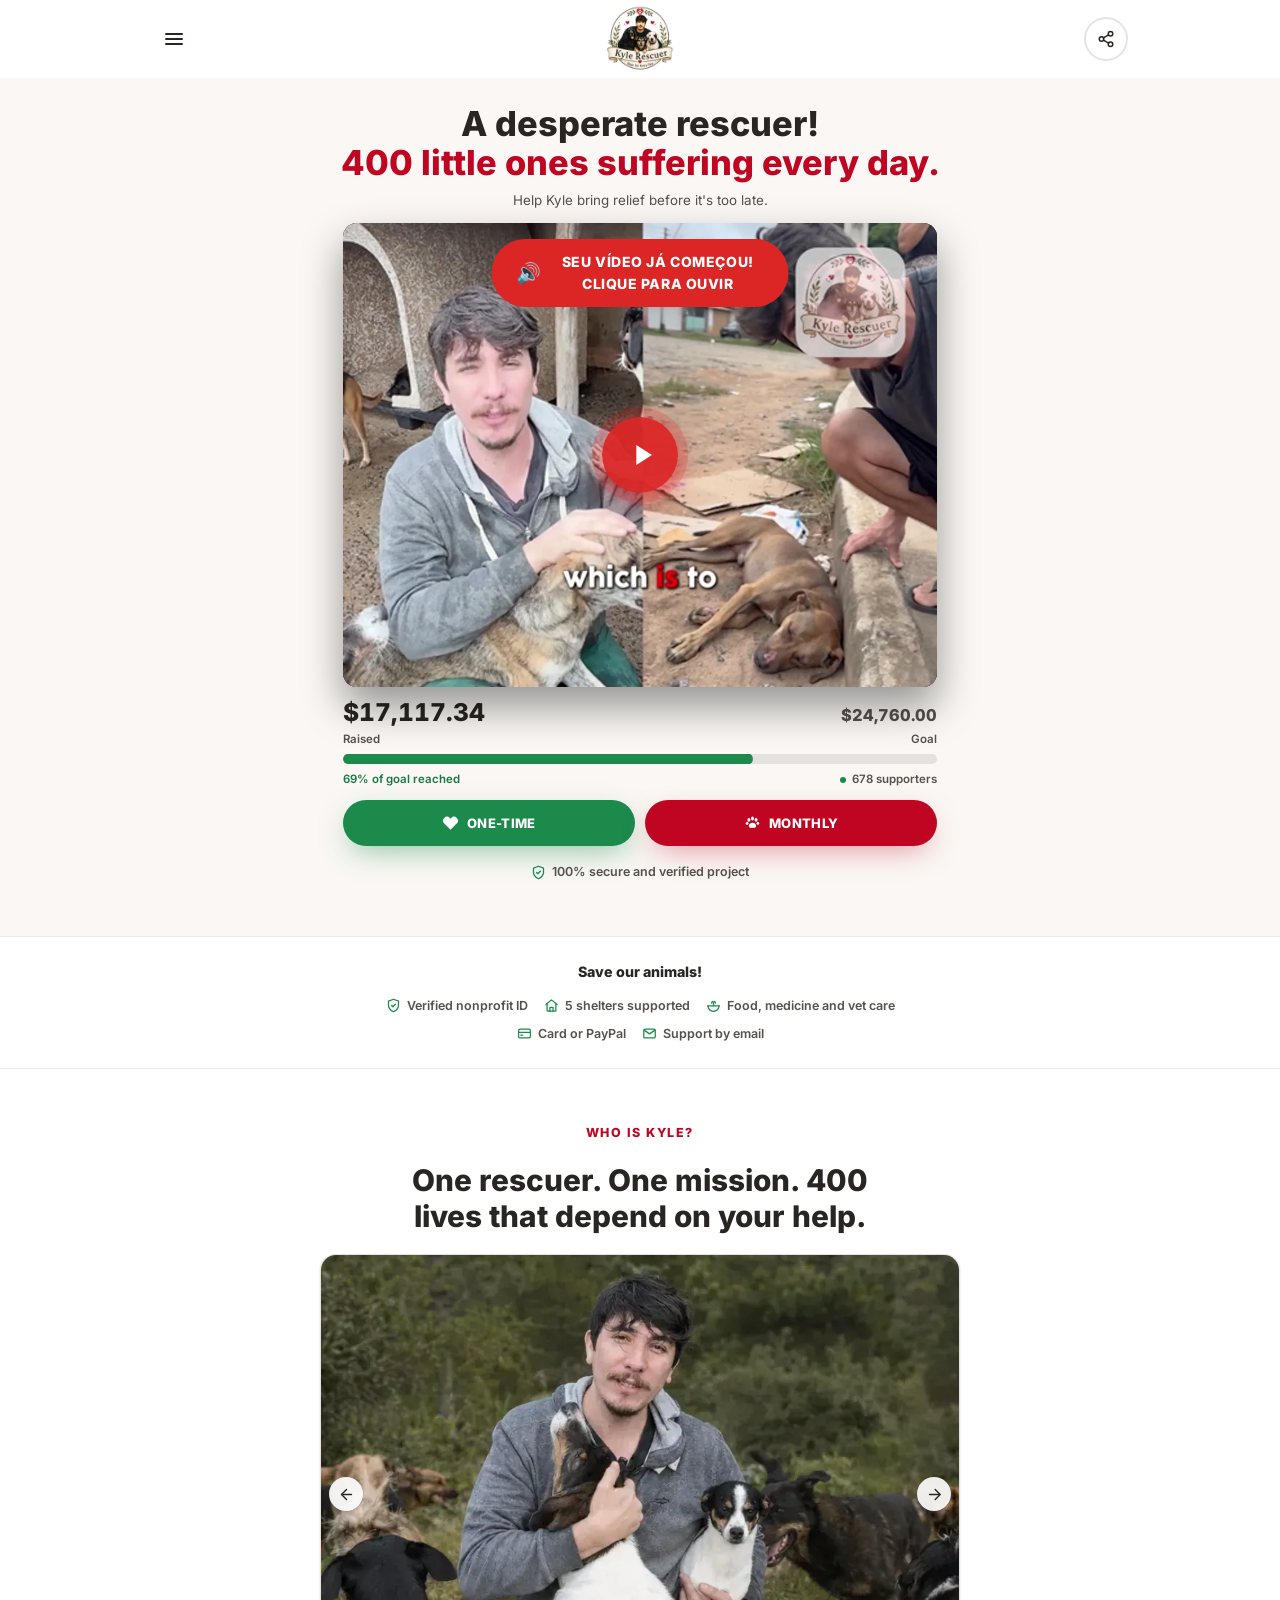
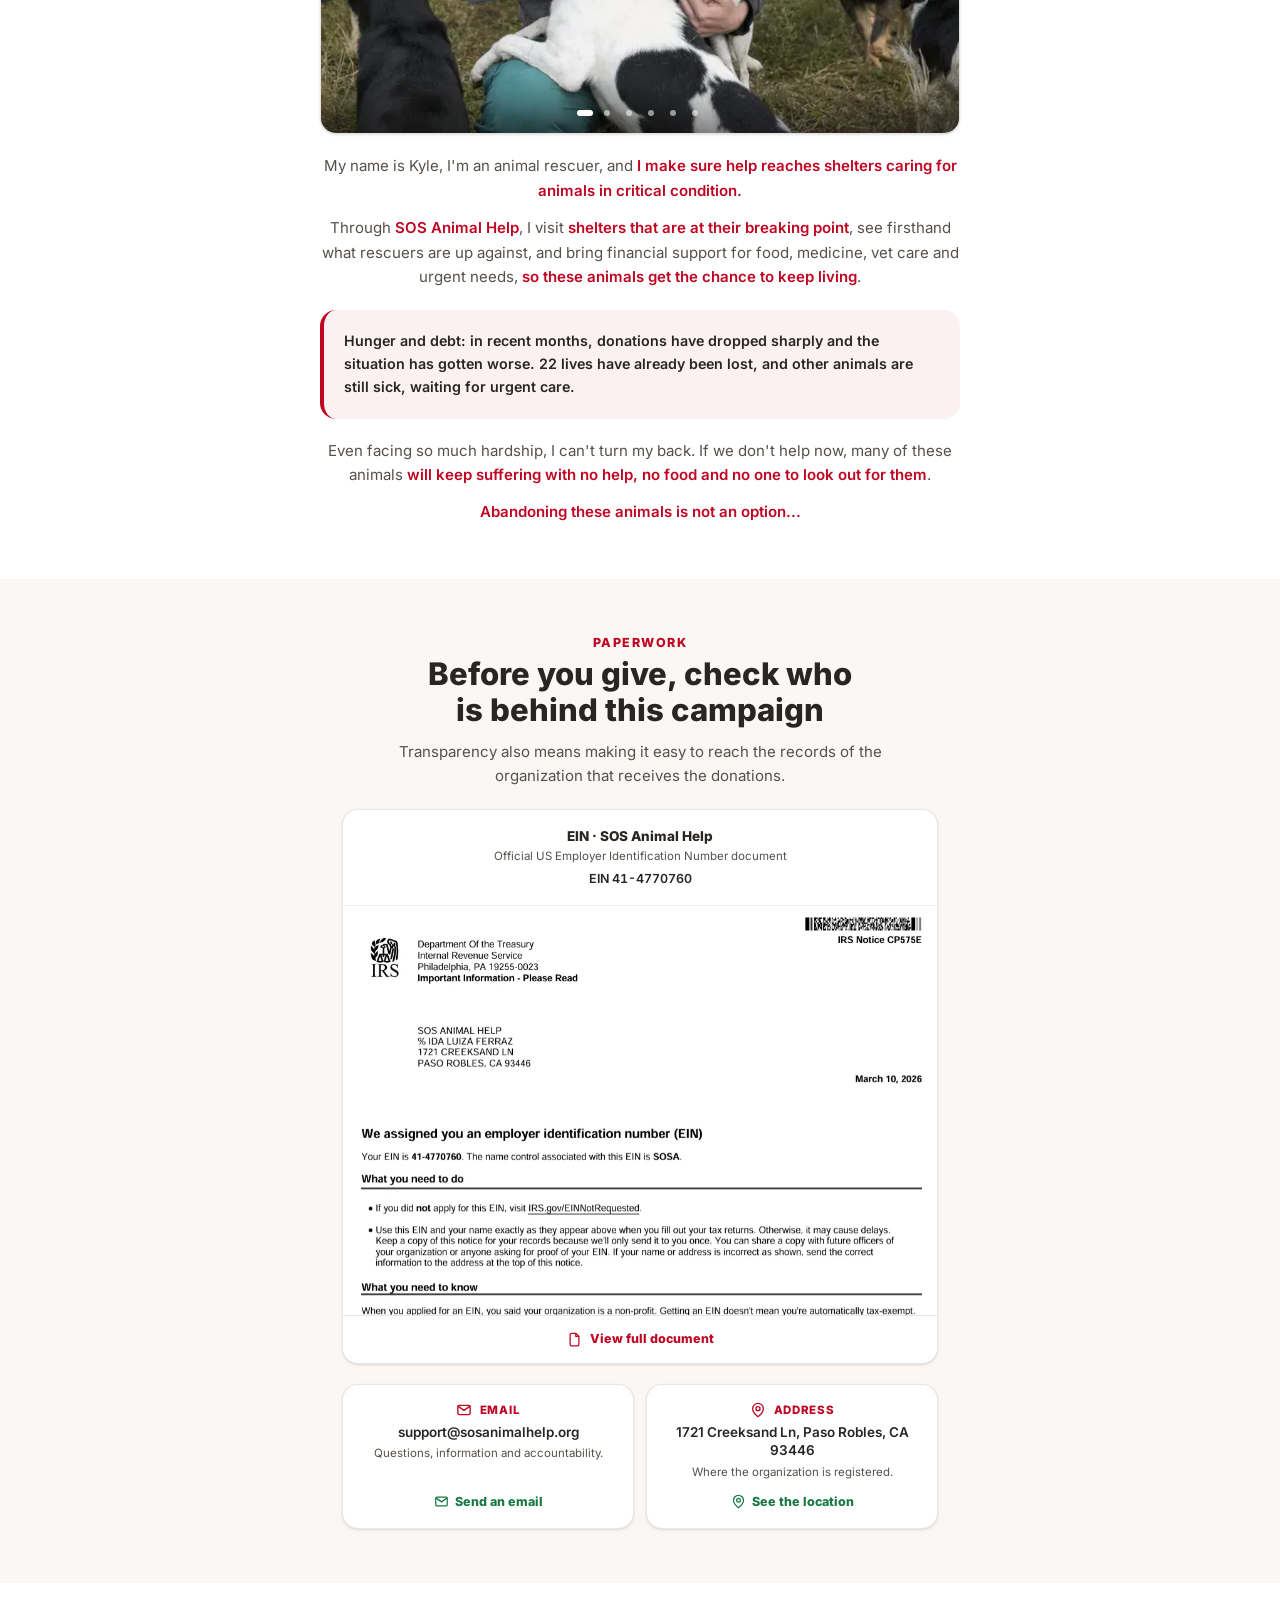
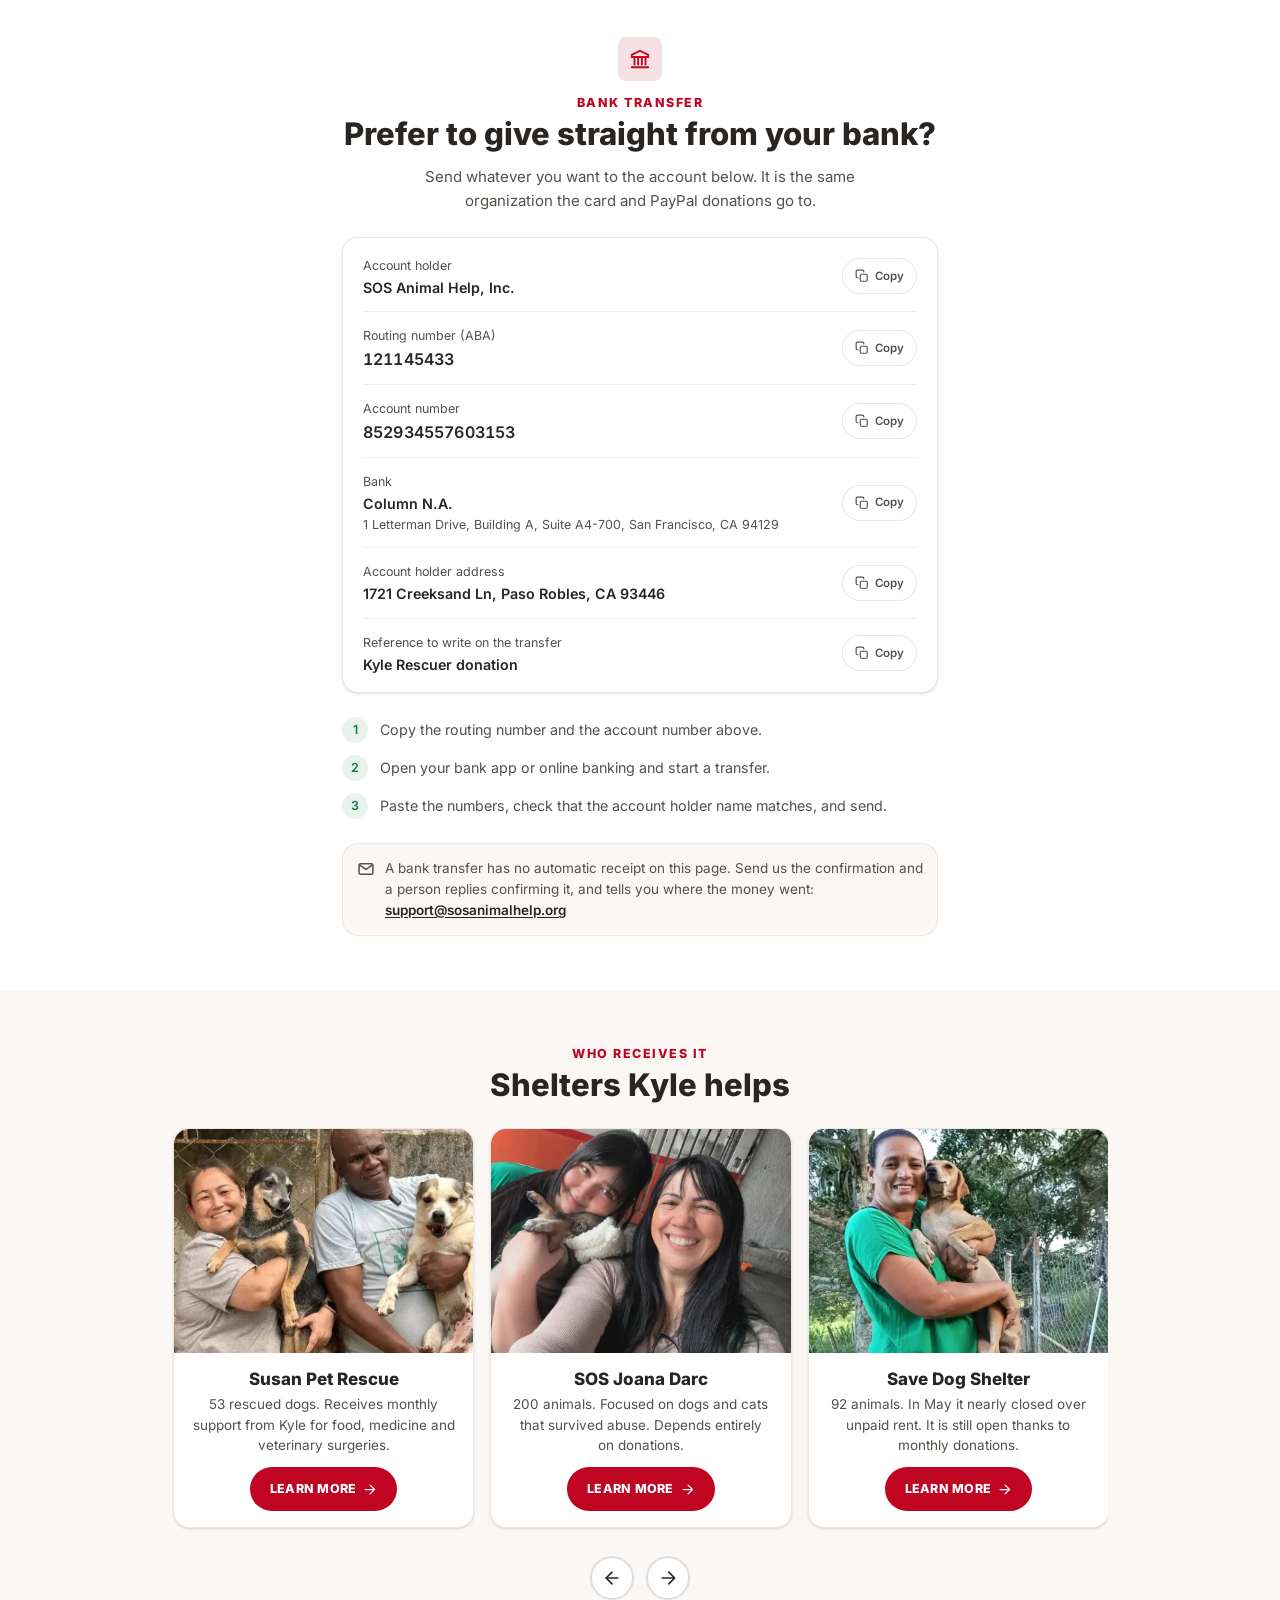
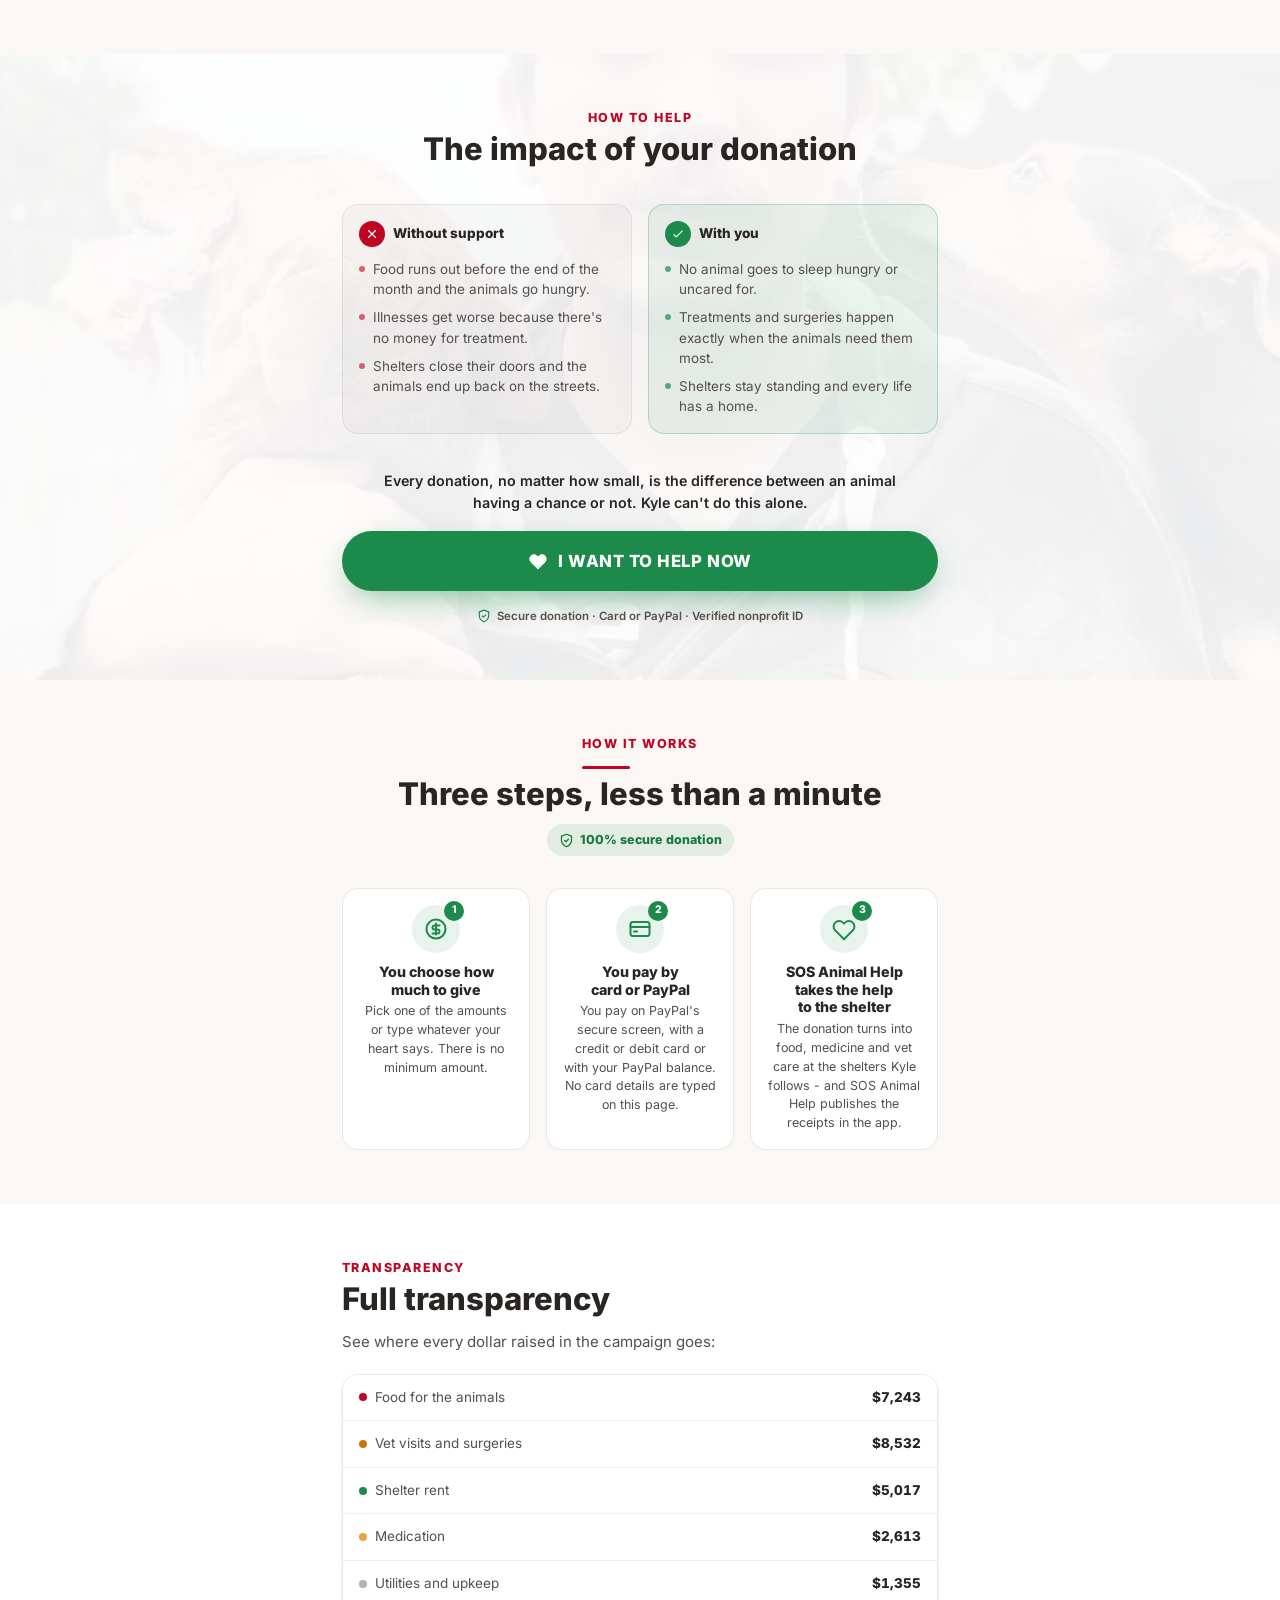
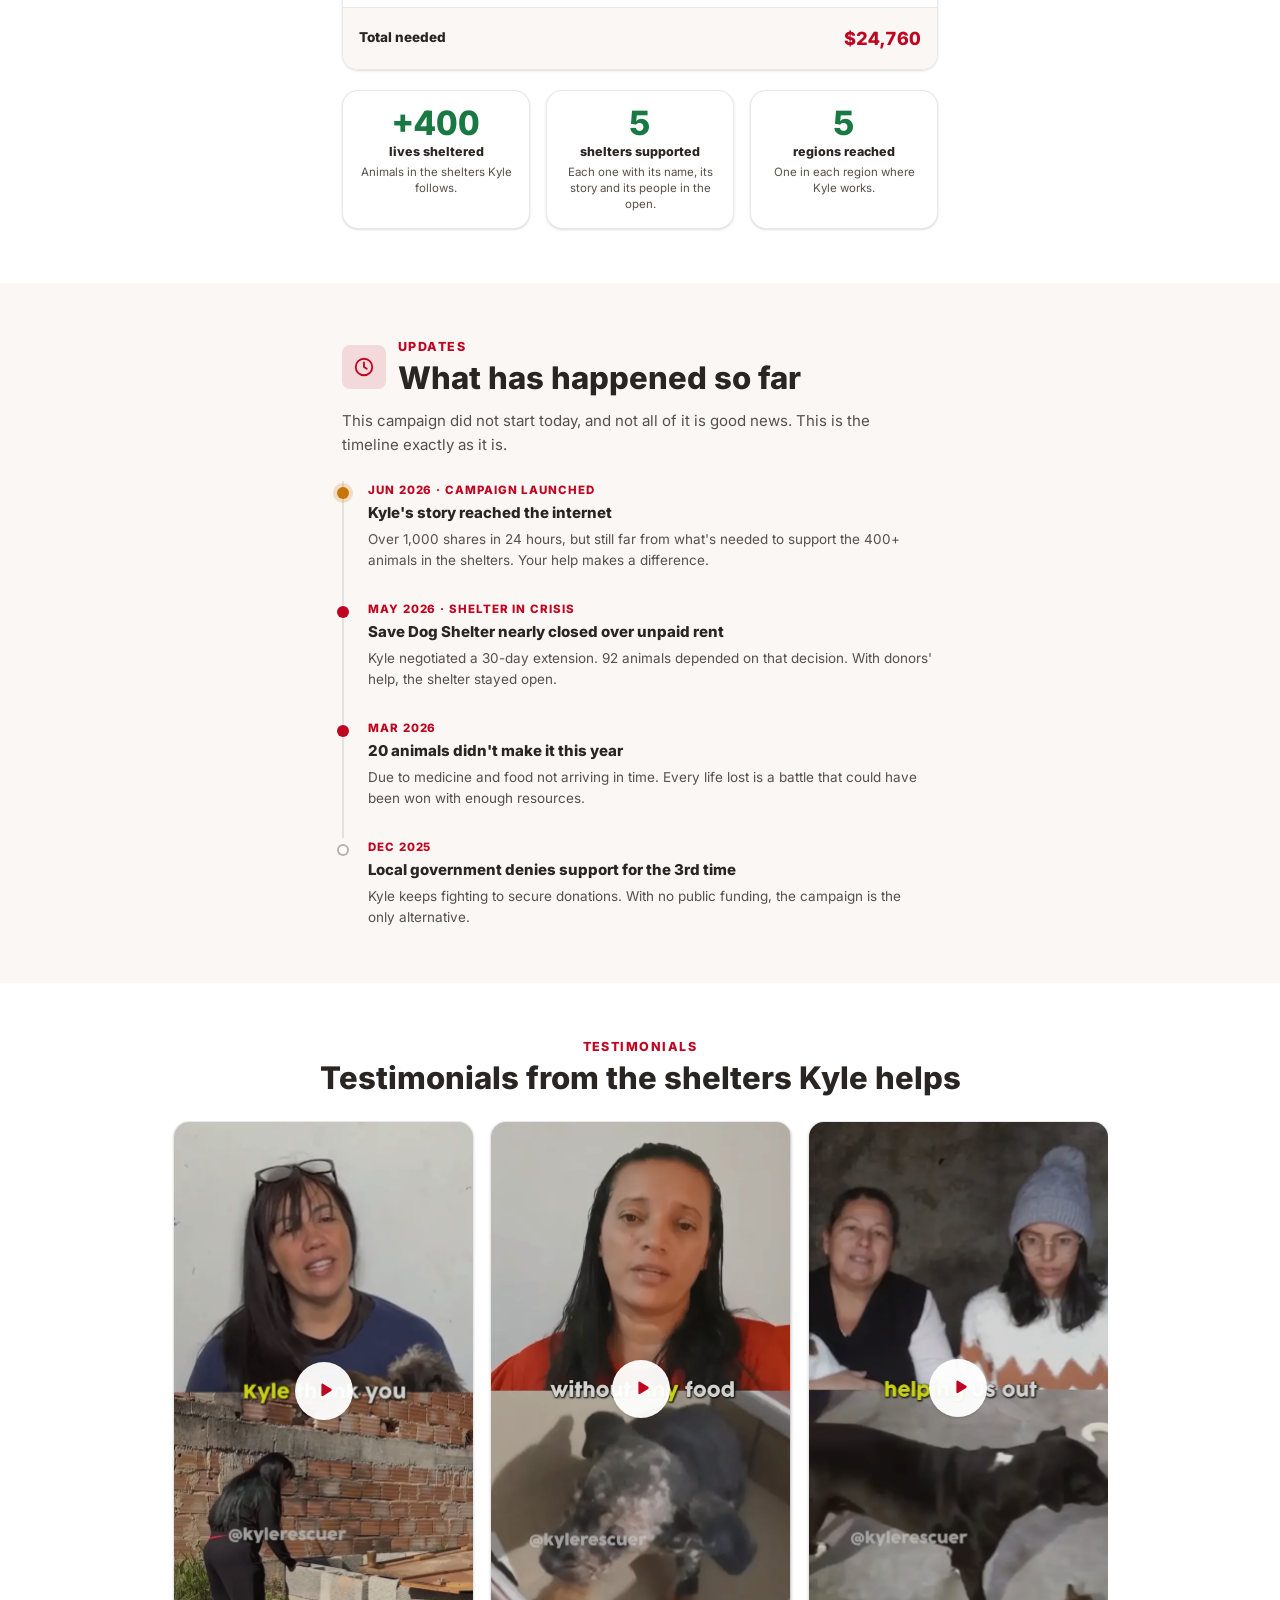
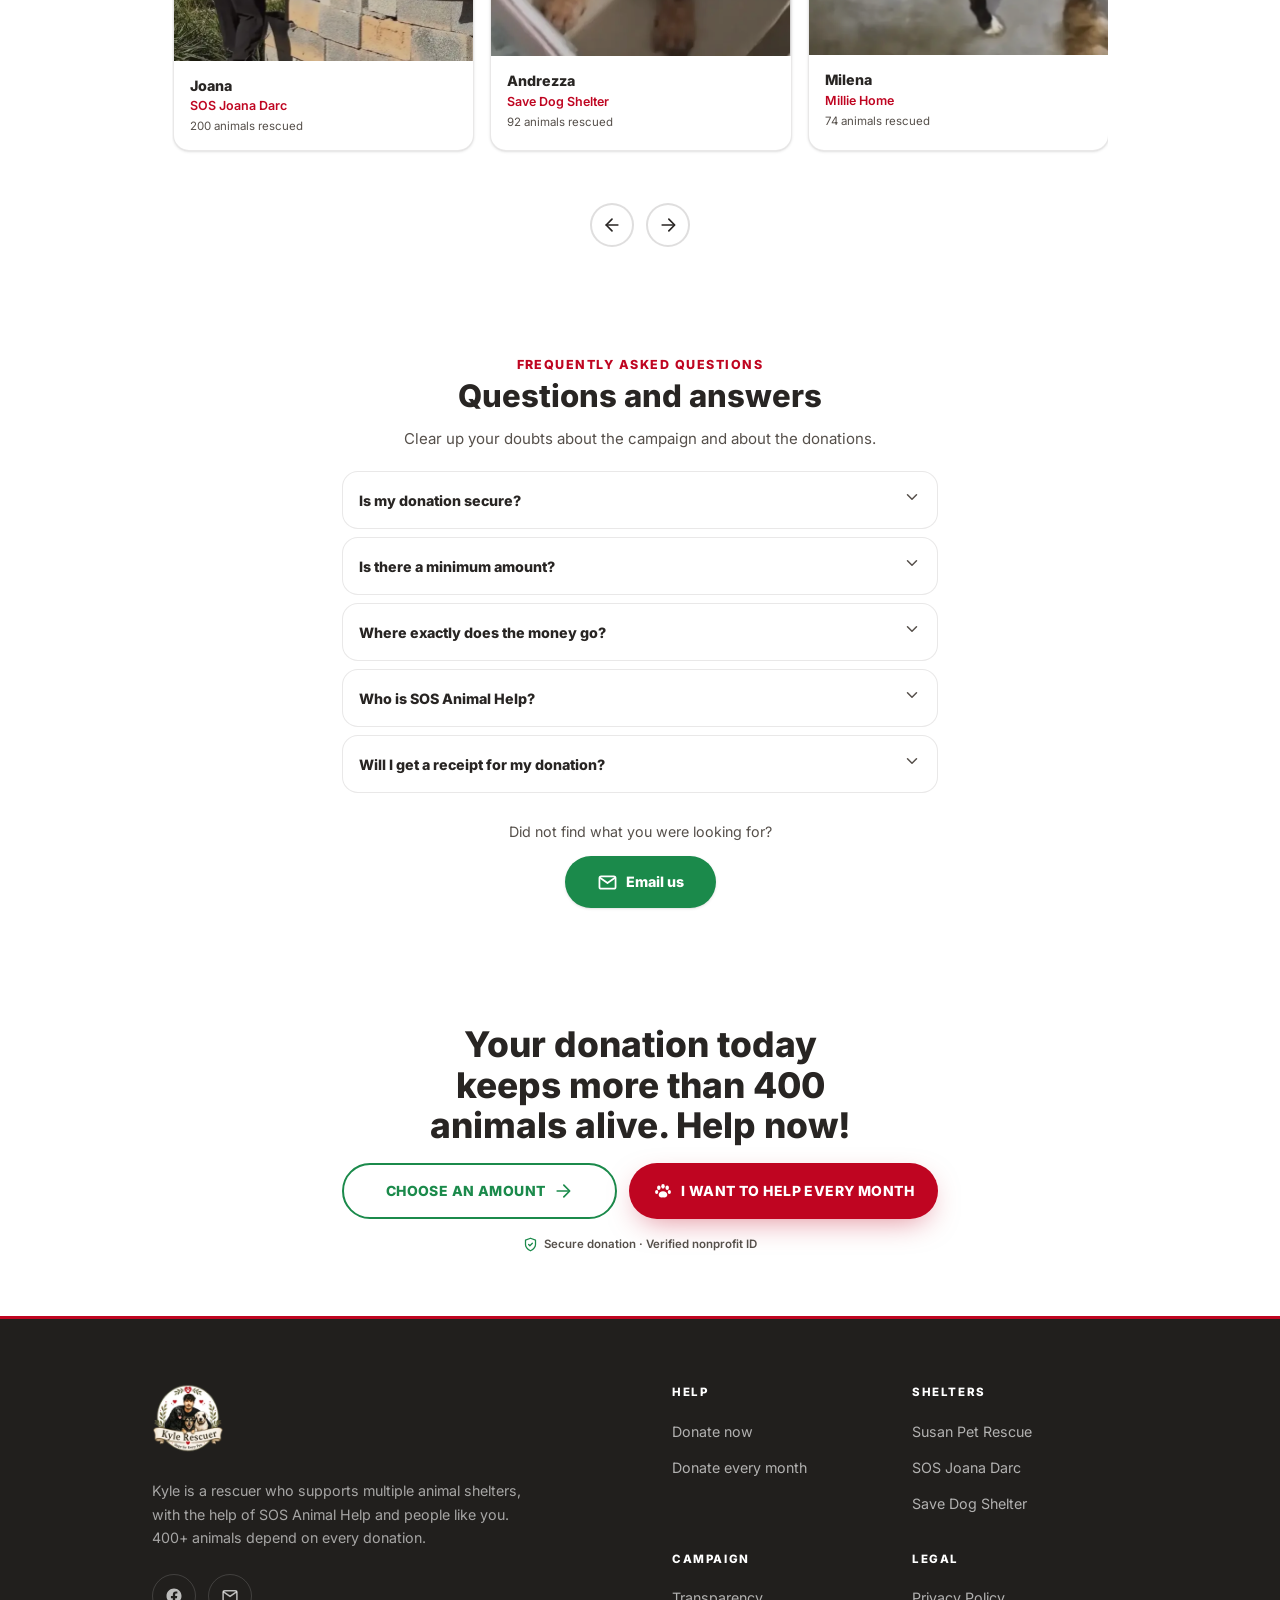
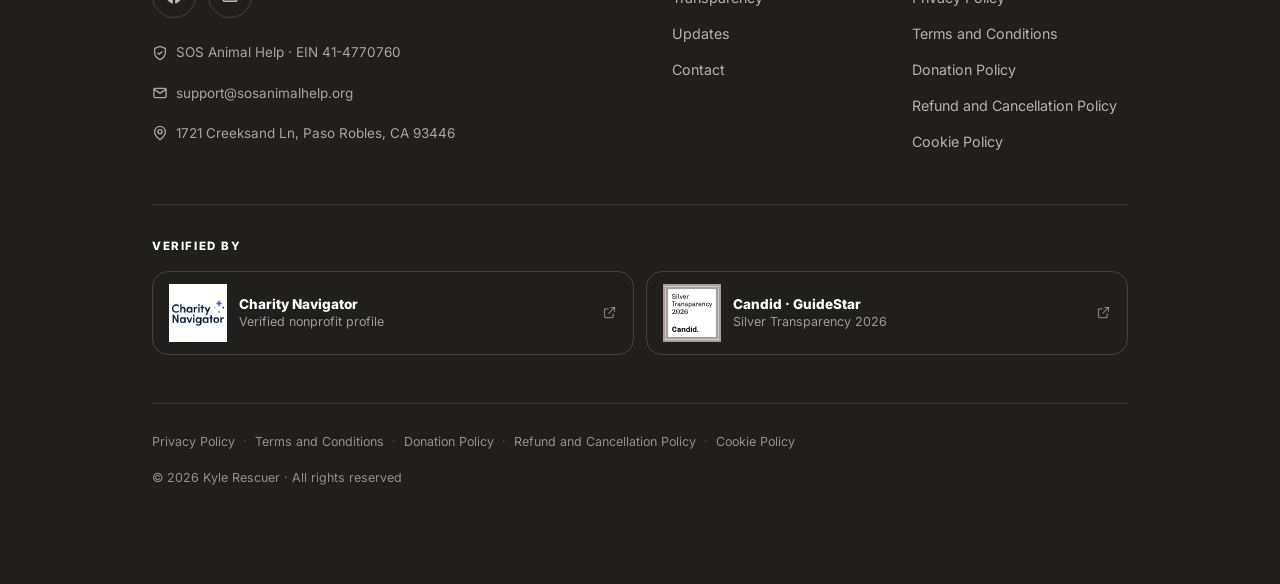
==== commit 1fb5a415: "feat: guaranteed instant autoplay on vsl and download all testimonial videos" ====
--- a/index.html
+++ b/index.html
@@ -1,4 +1,4 @@
 <!DOCTYPE html><html lang="en" class="__variable_dd8d1a h-full antialiased"><head><meta charSet="utf-8"/><meta name="viewport" content="width=device-width, initial-scale=1"/><link rel="preload" href="/_next/static/media/6c596dfcddeca1e9-s.p.woff2" as="font" crossorigin="" type="font/woff2"/><link rel="preload" as="image" href="/caio/logo-kyle.webp"/><link rel="preload" as="image" fetchPriority="high" imageSrcSet="/caio/vsl-poster-680.webp 680w, /caio/vsl-poster.webp 1120w" imageSizes="(min-width: 640px) 594px, calc(100vw - 40px)"/><style data-precedence="next" data-href="/_next/static/css/963a068a236c0ef1.css">@font-face{font-family:inter;src:url(/_next/static/media/6c596dfcddeca1e9-s.p.woff2) format("woff2");font-display:swap;font-weight:400 800}@font-face{font-family:inter Fallback;src:local("Arial");ascent-override:89.79%;descent-override:22.36%;line-gap-override:0.00%;size-adjust:107.89%}.__className_dd8d1a{font-family:inter,inter Fallback}.__variable_dd8d1a{--font-inter:"inter","inter Fallback"}
 
-/*! tailwindcss v4.3.3 | MIT License | https://tailwindcss.com */@layer properties{@supports (((-webkit-hyphens:none)) and (not (margin-trim:inline))) or ((-moz-orient:inline) and (not (color:rgb(from red r g b)))){*,::backdrop,:after,:before{--tw-translate-x:0;--tw-translate-y:0;--tw-translate-z:0;--tw-rotate-x:initial;--tw-rotate-y:initial;--tw-rotate-z:initial;--tw-skew-x:initial;--tw-skew-y:initial;--tw-pan-x:initial;--tw-pan-y:initial;--tw-pinch-zoom:initial;--tw-scroll-snap-strictness:proximity;--tw-divide-y-reverse:0;--tw-border-style:solid;--tw-gradient-position:initial;--tw-gradient-from:#0000;--tw-gradient-via:#0000;--tw-gradient-to:#0000;--tw-gradient-stops:initial;--tw-gradient-via-stops:initial;--tw-gradient-from-position:0%;--tw-gradient-via-position:50%;--tw-gradient-to-position:100%;--tw-leading:initial;--tw-font-weight:initial;--tw-tracking:initial;--tw-ordinal:initial;--tw-slashed-zero:initial;--tw-numeric-figure:initial;--tw-numeric-spacing:initial;--tw-numeric-fraction:initial;--tw-shadow:0 0 #0000;--tw-shadow-color:initial;--tw-shadow-alpha:100%;--tw-inset-shadow:0 0 #0000;--tw-inset-shadow-color:initial;--tw-inset-shadow-alpha:100%;--tw-ring-color:initial;--tw-ring-shadow:0 0 #0000;--tw-inset-ring-color:initial;--tw-inset-ring-shadow:0 0 #0000;--tw-ring-inset:initial;--tw-ring-offset-width:0px;--tw-ring-offset-color:#fff;--tw-ring-offset-shadow:0 0 #0000;--tw-outline-style:solid;--tw-blur:initial;--tw-brightness:initial;--tw-contrast:initial;--tw-grayscale:initial;--tw-hue-rotate:initial;--tw-invert:initial;--tw-opacity:initial;--tw-saturate:initial;--tw-sepia:initial;--tw-drop-shadow:initial;--tw-drop-shadow-color:initial;--tw-drop-shadow-alpha:100%;--tw-drop-shadow-size:initial;--tw-backdrop-blur:initial;--tw-backdrop-brightness:initial;--tw-backdrop-contrast:initial;--tw-backdrop-grayscale:initial;--tw-backdrop-hue-rotate:initial;--tw-backdrop-invert:initial;--tw-backdrop-opacity:initial;--tw-backdrop-saturate:initial;--tw-backdrop-sepia:initial;--tw-duration:initial;--tw-ease:initial;--tw-scale-x:1;--tw-scale-y:1;--tw-scale-z:1;--tw-content:""}}}@layer theme{:host,:root{--font-sans:-apple-system,BlinkMacSystemFont,"Segoe UI",Roboto,"Helvetica Neue","Noto Sans",Arial,sans-serif,"Apple Color Emoji","Segoe UI Emoji","Segoe UI Symbol","Noto Color Emoji";--font-mono:ui-monospace,SFMono-Regular,Menlo,Monaco,Consolas,"Liberation Mono","Courier New",monospace;--color-black:#000;--color-white:#fff;--spacing:.25rem;--font-weight-normal:400;--font-weight-medium:500;--font-weight-semibold:600;--font-weight-bold:700;--font-weight-extrabold:800;--leading-tight:1.25;--leading-snug:1.375;--ease-out:cubic-bezier(0,0,.2,1);--ease-in-out:cubic-bezier(.4,0,.2,1);--animate-spin:spin 1s linear infinite;--default-transition-duration:.15s;--default-transition-timing-function:cubic-bezier(.4,0,.2,1);--default-font-family:var(--font-sans);--default-mono-font-family:var(--font-mono);--font-display:var(--font-display);--font-body:var(--font-body)}}@layer base{*,::backdrop,:after,:before{box-sizing:border-box;border:0 solid;margin:0;padding:0}::file-selector-button{box-sizing:border-box;border:0 solid;margin:0;padding:0}:host,html{-webkit-text-size-adjust:100%;tab-size:4;line-height:1.5;font-family:var(--default-font-family,-apple-system,BlinkMacSystemFont,"Segoe UI",Roboto,"Helvetica Neue","Noto Sans",Arial,sans-serif,"Apple Color Emoji","Segoe UI Emoji","Segoe UI Symbol","Noto Color Emoji");font-feature-settings:var(--default-font-feature-settings,normal);font-variation-settings:var(--default-font-variation-settings,normal);-webkit-tap-highlight-color:transparent}hr{height:0;color:inherit;border-top-width:1px}abbr:where([title]){-webkit-text-decoration:underline dotted;text-decoration:underline dotted}h1,h2,h3,h4,h5,h6{font-size:inherit;font-weight:inherit}a{color:inherit;-webkit-text-decoration:inherit;text-decoration:inherit}b,strong{font-weight:bolder}code,kbd,pre,samp{font-family:var(--default-mono-font-family,ui-monospace,SFMono-Regular,Menlo,Monaco,Consolas,"Liberation Mono","Courier New",monospace);font-feature-settings:var(--default-mono-font-feature-settings,normal);font-variation-settings:var(--default-mono-font-variation-settings,normal);font-size:1em}small{font-size:80%}sub,sup{vertical-align:baseline;font-size:75%;line-height:0;position:relative}sub{bottom:-.25em}sup{top:-.5em}table{text-indent:0;border-color:inherit;border-collapse:collapse}:-moz-focusring:where(:not(iframe)){outline:auto}progress{vertical-align:baseline}summary{display:list-item}menu,ol,ul{list-style:none}audio,canvas,embed,iframe,img,object,svg,video{vertical-align:middle;display:block}img,video{max-width:100%;height:auto}button,input,optgroup,select,textarea{font:inherit;font-feature-settings:inherit;font-variation-settings:inherit;letter-spacing:inherit;color:inherit;opacity:1;background-color:#0000;border-radius:0}::file-selector-button{font:inherit;font-feature-settings:inherit;font-variation-settings:inherit;letter-spacing:inherit;color:inherit;opacity:1;background-color:#0000;border-radius:0}:where(select:is([multiple],[size])) optgroup{font-weight:bolder}:where(select:is([multiple],[size])) optgroup option{padding-inline-start:20px}::file-selector-button{margin-inline-end:4px}::placeholder{opacity:1}@supports (not ((-webkit-appearance:-apple-pay-button))) or (contain-intrinsic-size:1px){::placeholder{color:currentColor}@supports (color:color-mix(in lab,red,red)){::placeholder{color:color-mix(in oklab,currentcolor 50%,transparent)}}}textarea{resize:vertical}::-webkit-search-decoration{-webkit-appearance:none}::-webkit-date-and-time-value{min-height:1lh;text-align:inherit}::-webkit-datetime-edit{display:inline-flex}::-webkit-datetime-edit-fields-wrapper{padding:0}::-webkit-datetime-edit,::-webkit-datetime-edit-year-field{padding-block:0}::-webkit-datetime-edit-day-field,::-webkit-datetime-edit-month-field{padding-block:0}::-webkit-datetime-edit-hour-field,::-webkit-datetime-edit-minute-field{padding-block:0}::-webkit-datetime-edit-millisecond-field,::-webkit-datetime-edit-second-field{padding-block:0}::-webkit-datetime-edit-meridiem-field{padding-block:0}::-webkit-calendar-picker-indicator{line-height:1}:-moz-ui-invalid{box-shadow:none}button,input:where([type=button],[type=reset],[type=submit]){appearance:button}::file-selector-button{appearance:button}::-webkit-inner-spin-button,::-webkit-outer-spin-button{height:auto}[hidden]:where(:not([hidden=until-found])){display:none!important}html{scroll-behavior:smooth}body{background-color:var(--sos-surface);color:var(--sos-ink-900);font-family:var(--font-body);font-size:clamp(.938rem,.913rem + .109vw,1rem);line-height:var(--lh-body);-webkit-font-smoothing:antialiased;text-rendering:optimizelegibility}h1,h2,h3{font-family:var(--font-display);text-wrap:balance}p{text-wrap:pretty}:where(button,[role=button]):not(:disabled){cursor:pointer}:where(a,button,input,select,textarea,summary,[tabindex]):focus-visible{outline:3px solid var(--sos-action);outline-offset:2px;border-radius:2px}::selection{background:var(--sos-action);color:var(--sos-action-ink)}:where([id]){scroll-margin-top:calc(var(--header-h) + 12px)}}@layer components{.container-grid{max-width:1140px}.container-grid,.container-wide{width:100%;margin-inline:auto;padding-inline:20px}.container-wide{max-width:1280px}@media (min-width:768px){.container-wide{padding-inline:40px}}.container-narrow{width:100%;max-width:var(--grid-narrow);margin-inline:auto;padding-inline:20px}@media (min-width:768px){.container-narrow{padding-inline:32px}}.screen-section{height:calc(100svh - var(--header-h));flex-direction:column;justify-content:center;display:flex}.screen-section__flex{flex:auto;min-height:0}.band-night{background-color:var(--sos-night);color:#fff}.band-night h1,.band-night h2,.band-night h3{color:#fff}.band-night p{color:#ffffffb8}.prose-campaign p{max-width:var(--measure);color:var(--sos-ink-600);margin-bottom:16px}.prose-campaign p:last-child{margin-bottom:0}}@layer utilities{.pointer-events-none{pointer-events:none}.visible{visibility:visible}.sr-only{clip-path:inset(50%);white-space:nowrap;border-width:0;width:1px;height:1px;margin:-1px;padding:0;overflow:hidden}.absolute,.sr-only{position:absolute}.fixed{position:fixed}.relative{position:relative}.static{position:static}.sticky{position:sticky}.inset-0{inset:0}.inset-x-0{inset-inline:0}.inset-y-0{inset-block:0}.-top-1{top:calc(var(--spacing) * -1)}.-top-2{top:calc(var(--spacing) * -2)}.-top-3{top:calc(var(--spacing) * -3)}.top-0{top:0}.top-1\/2{top:50%}.top-2\.5{top:calc(var(--spacing) * 2.5)}.top-3{top:calc(var(--spacing) * 3)}.top-\[6px\]{top:6px}.-right-1{right:calc(var(--spacing) * -1)}.right-0{right:0}.right-2{right:calc(var(--spacing) * 2)}.right-2\.5{right:calc(var(--spacing) * 2.5)}.right-3{right:calc(var(--spacing) * 3)}.bottom-0{bottom:0}.bottom-0\.5{bottom:calc(var(--spacing) * .5)}.bottom-full{bottom:100%}.-left-\[7px\]{left:-7px}.left-0{left:0}.left-1\/2{left:50%}.left-2{left:calc(var(--spacing) * 2)}.left-3{left:calc(var(--spacing) * 3)}.left-6{left:calc(var(--spacing) * 6)}.isolate{isolation:isolate}.z-0{z-index:0}.z-10{z-index:10}.z-20{z-index:20}.z-30{z-index:30}.z-40{z-index:40}.z-50{z-index:50}.z-60{z-index:60}.z-65{z-index:65}.z-\[55\]{z-index:55}.z-\[60\]{z-index:60}.z-\[65\]{z-index:65}.z-\[70\]{z-index:70}.order-first{order:-9999}.col-span-2{grid-column:span 2/span 2}.container{width:100%}@media (min-width:40rem){.container{max-width:40rem}}@media (min-width:48rem){.container{max-width:48rem}}@media (min-width:64rem){.container{max-width:64rem}}@media (min-width:80rem){.container{max-width:80rem}}@media (min-width:96rem){.container{max-width:96rem}}.m-0{margin:0}.-mx-4{margin-inline:calc(var(--spacing) * -4)}.-mx-5{margin-inline:calc(var(--spacing) * -5)}.mx-auto{margin-inline:auto}.-mt-1\.5{margin-top:calc(var(--spacing) * -1.5)}.-mt-3{margin-top:calc(var(--spacing) * -3)}.mt-0\.5{margin-top:calc(var(--spacing) * .5)}.mt-1{margin-top:var(--spacing)}.mt-1\.5{margin-top:calc(var(--spacing) * 1.5)}.mt-2{margin-top:calc(var(--spacing) * 2)}.mt-3{margin-top:calc(var(--spacing) * 3)}.mt-5{margin-top:calc(var(--spacing) * 5)}.mt-\[2px\]{margin-top:2px}.mt-\[5px\]{margin-top:5px}.mt-\[7px\]{margin-top:7px}.mt-auto{margin-top:auto}.mb-2{margin-bottom:calc(var(--spacing) * 2)}.mb-3{margin-bottom:calc(var(--spacing) * 3)}.mb-4{margin-bottom:calc(var(--spacing) * 4)}.-ml-\[2px\]{margin-left:-2px}.ml-\[3px\]{margin-left:3px}.ml-auto{margin-left:auto}.block{display:block}.contents{display:contents}.flex{display:flex}.grid{display:grid}.hidden{display:none}.inline{display:inline}.inline-block{display:inline-block}.inline-flex{display:inline-flex}.table{display:table}.aspect-\[3\/4\]{aspect-ratio:3/4}.aspect-\[4\/3\]{aspect-ratio:4/3}.aspect-\[4\/5\]{aspect-ratio:4/5}.aspect-\[7\/6\]{aspect-ratio:7/6}.aspect-\[9\/16\]{aspect-ratio:9/16}.aspect-\[16\/7\]{aspect-ratio:16/7}.aspect-\[16\/9\]{aspect-ratio:16/9}.aspect-\[16\/11\]{aspect-ratio:16/11}.aspect-auto{aspect-ratio:auto}.aspect-square{aspect-ratio:1}.h-0{height:0}.h-1\.5{height:calc(var(--spacing) * 1.5)}.h-2{height:calc(var(--spacing) * 2)}.h-3{height:calc(var(--spacing) * 3)}.h-6{height:calc(var(--spacing) * 6)}.h-\[3px\]{height:3px}.h-\[5px\]{height:5px}.h-\[6px\]{height:6px}.h-\[7px\]{height:7px}.h-\[10px\]{height:10px}.h-\[11px\]{height:11px}.h-\[14px\]{height:14px}.h-\[16px\]{height:16px}.h-\[18px\]{height:18px}.h-\[20px\]{height:20px}.h-\[24px\]{height:24px}.h-\[26px\]{height:26px}.h-\[28px\]{height:28px}.h-\[30px\]{height:30px}.h-\[32px\]{height:32px}.h-\[34px\]{height:34px}.h-\[36px\]{height:36px}.h-\[38px\]{height:38px}.h-\[40px\]{height:40px}.h-\[44px\]{height:44px}.h-\[45px\]{height:45px}.h-\[48px\]{height:48px}.h-\[52px\]{height:52px}.h-\[56px\]{height:56px}.h-\[58px\]{height:58px}.h-\[64px\]{height:64px}.h-\[68px\]{height:68px}.h-\[72px\]{height:72px}.h-\[84px\]{height:84px}.h-\[88px\]{height:88px}.h-\[100dvh\]{height:100dvh}.h-\[112px\]{height:112px}.h-\[var\(--header-h\)\]{height:var(--header-h)}.h-auto{height:auto}.h-full{height:100%}.h-px{height:1px}.max-h-\[92dvh\]{max-height:92dvh}.max-h-\[92svh\]{max-height:92svh}.max-h-\[94dvh\]{max-height:94dvh}.max-h-\[230px\]{max-height:230px}.min-h-0{min-height:0}.min-h-\[36px\]{min-height:36px}.min-h-\[40px\]{min-height:40px}.min-h-\[42px\]{min-height:42px}.min-h-\[44px\]{min-height:44px}.min-h-\[46px\]{min-height:46px}.min-h-\[48px\]{min-height:48px}.min-h-\[50px\]{min-height:50px}.min-h-\[52px\]{min-height:52px}.min-h-\[56px\]{min-height:56px}.min-h-\[58px\]{min-height:58px}.min-h-\[60px\]{min-height:60px}.min-h-\[72px\]{min-height:72px}.min-h-\[240px\]{min-height:240px}.min-h-\[clamp\(2\.875rem\,5\.2vh\,3\.25rem\)\]{min-height:clamp(2.875rem,5.2vh,3.25rem)}.min-h-dvh{min-height:100dvh}.min-h-full{min-height:100%}.min-h-svh{min-height:100svh}.w-1\.5{width:calc(var(--spacing) * 1.5)}.w-2{width:calc(var(--spacing) * 2)}.w-3{width:calc(var(--spacing) * 3)}.w-4{width:calc(var(--spacing) * 4)}.w-\[1\%\]{width:1%}.w-\[5px\]{width:5px}.w-\[6px\]{width:6px}.w-\[7px\]{width:7px}.w-\[10px\]{width:10px}.w-\[11px\]{width:11px}.w-\[14px\]{width:14px}.w-\[16px\]{width:16px}.w-\[17px\]{width:17px}.w-\[18px\]{width:18px}.w-\[20px\]{width:20px}.w-\[24px\]{width:24px}.w-\[26px\]{width:26px}.w-\[28px\]{width:28px}.w-\[30px\]{width:30px}.w-\[32px\]{width:32px}.w-\[34px\]{width:34px}.w-\[36px\]{width:36px}.w-\[38px\]{width:38px}.w-\[40px\]{width:40px}.w-\[44px\]{width:44px}.w-\[48px\]{width:48px}.w-\[52px\]{width:52px}.w-\[56px\]{width:56px}.w-\[58px\]{width:58px}.w-\[64px\]{width:64px}.w-\[68px\]{width:68px}.w-\[72px\]{width:72px}.w-\[84px\]{width:84px}.w-\[88px\]{width:88px}.w-\[260px\]{width:260px}.w-\[min\(86vw\,340px\)\]{width:min(86vw,340px)}.w-auto{width:auto}.w-fit{width:fit-content}.w-full{width:100%}.max-w-\[24ch\]{max-width:24ch}.max-w-\[36ch\]{max-width:36ch}.max-w-\[40ch\]{max-width:40ch}.max-w-\[42ch\]{max-width:42ch}.max-w-\[46ch\]{max-width:46ch}.max-w-\[54ch\]{max-width:54ch}.max-w-\[62ch\]{max-width:62ch}.max-w-\[72ch\]{max-width:72ch}.max-w-\[380px\]{max-width:380px}.max-w-\[400px\]{max-width:400px}.max-w-\[420px\]{max-width:420px}.max-w-\[460px\]{max-width:460px}.max-w-\[480px\]{max-width:480px}.max-w-\[520px\]{max-width:520px}.max-w-\[640px\]{max-width:640px}.max-w-\[660px\]{max-width:660px}.max-w-\[760px\]{max-width:760px}.max-w-\[860px\]{max-width:860px}.max-w-\[960px\]{max-width:960px}.max-w-\[var\(--hero-col\)\]{max-width:var(--hero-col)}.min-w-0{min-width:0}.min-w-\[640px\]{min-width:640px}.flex-1{flex:1}.flex-shrink,.shrink{flex-shrink:1}.shrink-0{flex-shrink:0}.basis-0{flex-basis:0}.basis-\[150px\]{flex-basis:150px}.border-collapse{border-collapse:collapse}.origin-left{transform-origin:0}.-translate-x-1\/2{--tw-translate-x:calc(calc(1 / 2 * 100%) * -1)}.-translate-x-1\/2,.-translate-y-1\/2{translate:var(--tw-translate-x) var(--tw-translate-y)}.-translate-y-1\/2{--tw-translate-y:calc(calc(1 / 2 * 100%) * -1)}.transform{transform:var(--tw-rotate-x,) var(--tw-rotate-y,) var(--tw-rotate-z,) var(--tw-skew-x,) var(--tw-skew-y,)}.animate-spin{animation:var(--animate-spin)}.cursor-pointer{cursor:pointer}.touch-pan-y{--tw-pan-y:pan-y;touch-action:var(--tw-pan-x,) var(--tw-pan-y,) var(--tw-pinch-zoom,)}.resize{resize:both}.snap-x{scroll-snap-type:x var(--tw-scroll-snap-strictness)}.snap-mandatory{--tw-scroll-snap-strictness:mandatory}.snap-center{scroll-snap-align:center}.list-disc{list-style-type:disc}.list-none{list-style-type:none}.appearance-none{appearance:none}.grid-cols-1{grid-template-columns:repeat(1,minmax(0,1fr))}.grid-cols-2{grid-template-columns:repeat(2,minmax(0,1fr))}.grid-cols-3{grid-template-columns:repeat(3,minmax(0,1fr))}.grid-cols-\[1fr_auto_1fr\]{grid-template-columns:1fr auto 1fr}.flex-col{flex-direction:column}.flex-wrap{flex-wrap:wrap}.content-start{align-content:flex-start}.items-baseline{align-items:baseline}.items-center{align-items:center}.items-end{align-items:flex-end}.items-start{align-items:flex-start}.items-stretch{align-items:stretch}.justify-between{justify-content:space-between}.justify-center{justify-content:center}.justify-end{justify-content:flex-end}.gap-0\.5{gap:calc(var(--spacing) * .5)}.gap-1{gap:var(--spacing)}.gap-1\.5{gap:calc(var(--spacing) * 1.5)}.gap-2{gap:calc(var(--spacing) * 2)}.gap-2\.5{gap:calc(var(--spacing) * 2.5)}.gap-3{gap:calc(var(--spacing) * 3)}.gap-3\.5{gap:calc(var(--spacing) * 3.5)}.gap-4{gap:calc(var(--spacing) * 4)}.gap-5{gap:calc(var(--spacing) * 5)}.gap-6{gap:calc(var(--spacing) * 6)}.gap-8{gap:calc(var(--spacing) * 8)}.gap-12{gap:calc(var(--spacing) * 12)}.gap-\[6px\]{gap:6px}.gap-\[8px\]{gap:8px}.gap-\[clamp\(0\.5rem\,1\.2vh\,0\.75rem\)\]{gap:clamp(.5rem,1.2vh,.75rem)}.gap-\[clamp\(0\.5rem\,1\.4vh\,1rem\)\]{gap:clamp(.5rem,1.4vh,1rem)}.gap-\[clamp\(1\.5rem\,4vh\,2\.25rem\)\]{gap:clamp(1.5rem,4vh,2.25rem)}.gap-\[clamp\(1\.25rem\,3\.5vh\,2rem\)\]{gap:clamp(1.25rem,3.5vh,2rem)}.gap-\[clamp\(1\.25rem\,3vh\,2rem\)\]{gap:clamp(1.25rem,3vh,2rem)}.gap-px{gap:1px}.gap-x-1\.5{column-gap:calc(var(--spacing) * 1.5)}.gap-x-2{column-gap:calc(var(--spacing) * 2)}.gap-x-3{column-gap:calc(var(--spacing) * 3)}.gap-x-4{column-gap:calc(var(--spacing) * 4)}.gap-y-0\.5{row-gap:calc(var(--spacing) * .5)}.gap-y-1{row-gap:var(--spacing)}.gap-y-2{row-gap:calc(var(--spacing) * 2)}.gap-y-2\.5{row-gap:calc(var(--spacing) * 2.5)}:where(.divide-y>:not(:last-child)){--tw-divide-y-reverse:0;border-bottom-style:var(--tw-border-style);border-top-style:var(--tw-border-style);border-top-width:calc(1px * var(--tw-divide-y-reverse));border-bottom-width:calc(1px * calc(1 - var(--tw-divide-y-reverse)))}:where(.divide-ink-900\/\[\.07\]>:not(:last-child)){border-color:var(--sos-ink-900)}@supports (color:color-mix(in lab,red,red)){:where(.divide-ink-900\/\[\.07\]>:not(:last-child)){border-color:color-mix(in oklab,var(--sos-ink-900) 7%,transparent)}}.self-start{align-self:flex-start}.justify-self-end{justify-self:flex-end}.truncate{text-overflow:ellipsis;white-space:nowrap}.overflow-hidden,.truncate{overflow:hidden}.overflow-x-auto{overflow-x:auto}.overflow-y-auto{overflow-y:auto}.overscroll-contain{overscroll-behavior:contain}.rounded{border-radius:.25rem}.rounded-\[4px\]{border-radius:4px}.rounded-\[6px\]{border-radius:6px}.rounded-card{border-radius:var(--r-card)}.rounded-chip{border-radius:var(--r-chip)}.rounded-full{border-radius:3.40282e+38px}.rounded-lg{border-radius:var(--r-lg)}.rounded-md{border-radius:var(--r-md)}.rounded-pill{border-radius:var(--r-pill)}.rounded-sm{border-radius:var(--r-sm)}.rounded-t-lg{border-top-left-radius:var(--r-lg);border-top-right-radius:var(--r-lg)}.border{border-style:var(--tw-border-style);border-width:1px}.border-2{border-style:var(--tw-border-style);border-width:2px}.border-4{border-style:var(--tw-border-style);border-width:4px}.border-\[3px\]{border-style:var(--tw-border-style);border-width:3px}.border-y{border-block-style:var(--tw-border-style);border-block-width:1px}.border-t{border-top-style:var(--tw-border-style);border-top-width:1px}.border-r{border-right-style:var(--tw-border-style);border-right-width:1px}.border-b{border-bottom-style:var(--tw-border-style);border-bottom-width:1px}.border-b-2{border-bottom-style:var(--tw-border-style);border-bottom-width:2px}.border-l-2{border-left-style:var(--tw-border-style);border-left-width:2px}.border-l-4{border-left-style:var(--tw-border-style);border-left-width:4px}.border-\[\#2c2c2e\]{border-color:#2c2c2e}.border-\[\#a30d0d\]{border-color:#a30d0d}.border-\[\#a30d0d\]\/30{border-color:oklab(45.4371% .157668 .0852023/.3)}.border-action{border-color:var(--sos-action)}.border-donate{border-color:var(--sos-donate)}.border-donate-ink\/30{border-color:var(--sos-donate-ink)}@supports (color:color-mix(in lab,red,red)){.border-donate-ink\/30{border-color:color-mix(in oklab,var(--sos-donate-ink) 30%,transparent)}}.border-donate\/20{border-color:var(--sos-donate)}@supports (color:color-mix(in lab,red,red)){.border-donate\/20{border-color:color-mix(in oklab,var(--sos-donate) 20%,transparent)}}.border-donate\/25{border-color:var(--sos-donate)}@supports (color:color-mix(in lab,red,red)){.border-donate\/25{border-color:color-mix(in oklab,var(--sos-donate) 25%,transparent)}}.border-donate\/30{border-color:var(--sos-donate)}@supports (color:color-mix(in lab,red,red)){.border-donate\/30{border-color:color-mix(in oklab,var(--sos-donate) 30%,transparent)}}.border-error{border-color:var(--sos-error)}.border-ink-600{border-color:var(--sos-ink-600)}.border-ink-900,.border-ink-900\/10{border-color:var(--sos-ink-900)}@supports (color:color-mix(in lab,red,red)){.border-ink-900\/10{border-color:color-mix(in oklab,var(--sos-ink-900) 10%,transparent)}}.border-ink-900\/15{border-color:var(--sos-ink-900)}@supports (color:color-mix(in lab,red,red)){.border-ink-900\/15{border-color:color-mix(in oklab,var(--sos-ink-900) 15%,transparent)}}.border-ink-900\/20{border-color:var(--sos-ink-900)}@supports (color:color-mix(in lab,red,red)){.border-ink-900\/20{border-color:color-mix(in oklab,var(--sos-ink-900) 20%,transparent)}}.border-ink-900\/25{border-color:var(--sos-ink-900)}@supports (color:color-mix(in lab,red,red)){.border-ink-900\/25{border-color:color-mix(in oklab,var(--sos-ink-900) 25%,transparent)}}.border-ink-900\/30{border-color:var(--sos-ink-900)}@supports (color:color-mix(in lab,red,red)){.border-ink-900\/30{border-color:color-mix(in oklab,var(--sos-ink-900) 30%,transparent)}}.border-ink-900\/\[\.07\]{border-color:var(--sos-ink-900)}@supports (color:color-mix(in lab,red,red)){.border-ink-900\/\[\.07\]{border-color:color-mix(in oklab,var(--sos-ink-900) 7%,transparent)}}.border-ink-900\/\[\.08\]{border-color:var(--sos-ink-900)}@supports (color:color-mix(in lab,red,red)){.border-ink-900\/\[\.08\]{border-color:color-mix(in oklab,var(--sos-ink-900) 8%,transparent)}}.border-ink-900\/\[\.12\]{border-color:var(--sos-ink-900)}@supports (color:color-mix(in lab,red,red)){.border-ink-900\/\[\.12\]{border-color:color-mix(in oklab,var(--sos-ink-900) 12%,transparent)}}.border-transparent{border-color:#0000}.border-white{border-color:var(--color-white)}.border-white\/10{border-color:#ffffff1a}@supports (color:color-mix(in lab,red,red)){.border-white\/10{border-color:color-mix(in oklab,var(--color-white) 10%,transparent)}}.border-white\/15{border-color:#ffffff26}@supports (color:color-mix(in lab,red,red)){.border-white\/15{border-color:color-mix(in oklab,var(--color-white) 15%,transparent)}}.border-white\/30{border-color:#ffffff4d}@supports (color:color-mix(in lab,red,red)){.border-white\/30{border-color:color-mix(in oklab,var(--color-white) 30%,transparent)}}.border-t-\[\#a30d0d\]{border-top-color:#a30d0d}.border-t-donate{border-top-color:var(--sos-donate)}.border-t-donate-ink{border-top-color:var(--sos-donate-ink)}.border-t-white{border-top-color:var(--color-white)}.bg-\[\#2c2c2e\]{background-color:#2c2c2e}.bg-\[\#635BFF\]{background-color:#635bff}.bg-\[\#a30d0d\]{background-color:#a30d0d}.bg-\[\#f5f5f5\]{background-color:#f5f5f5}.bg-accent-soft{background-color:var(--org-accent-soft)}.bg-action{background-color:var(--sos-action)}.bg-action-deep{background-color:var(--sos-action-deep)}.bg-action\/10{background-color:var(--sos-action)}@supports (color:color-mix(in lab,red,red)){.bg-action\/10{background-color:color-mix(in oklab,var(--sos-action) 10%,transparent)}}.bg-action\/60{background-color:var(--sos-action)}@supports (color:color-mix(in lab,red,red)){.bg-action\/60{background-color:color-mix(in oklab,var(--sos-action) 60%,transparent)}}.bg-action\/\[\.06\]{background-color:var(--sos-action)}@supports (color:color-mix(in lab,red,red)){.bg-action\/\[\.06\]{background-color:color-mix(in oklab,var(--sos-action) 6%,transparent)}}.bg-black{background-color:var(--color-black)}.bg-black\/60{background-color:#0009}@supports (color:color-mix(in lab,red,red)){.bg-black\/60{background-color:color-mix(in oklab,var(--color-black) 60%,transparent)}}.bg-donate,.bg-donate\/10{background-color:var(--sos-donate)}@supports (color:color-mix(in lab,red,red)){.bg-donate\/10{background-color:color-mix(in oklab,var(--sos-donate) 10%,transparent)}}.bg-donate\/15{background-color:var(--sos-donate)}@supports (color:color-mix(in lab,red,red)){.bg-donate\/15{background-color:color-mix(in oklab,var(--sos-donate) 15%,transparent)}}.bg-donate\/70{background-color:var(--sos-donate)}@supports (color:color-mix(in lab,red,red)){.bg-donate\/70{background-color:color-mix(in oklab,var(--sos-donate) 70%,transparent)}}.bg-donate\/\[\.07\]{background-color:var(--sos-donate)}@supports (color:color-mix(in lab,red,red)){.bg-donate\/\[\.07\]{background-color:color-mix(in oklab,var(--sos-donate) 7%,transparent)}}.bg-donate\/\[\.08\]{background-color:var(--sos-donate)}@supports (color:color-mix(in lab,red,red)){.bg-donate\/\[\.08\]{background-color:color-mix(in oklab,var(--sos-donate) 8%,transparent)}}.bg-error\/10{background-color:var(--sos-error)}@supports (color:color-mix(in lab,red,red)){.bg-error\/10{background-color:color-mix(in oklab,var(--sos-error) 10%,transparent)}}.bg-graphite{background-color:var(--sos-graphite)}.bg-highlight\/25{background-color:var(--sos-highlight)}@supports (color:color-mix(in lab,red,red)){.bg-highlight\/25{background-color:color-mix(in oklab,var(--sos-highlight) 25%,transparent)}}.bg-ink-300{background-color:var(--sos-ink-300)}.bg-ink-900,.bg-ink-900\/10{background-color:var(--sos-ink-900)}@supports (color:color-mix(in lab,red,red)){.bg-ink-900\/10{background-color:color-mix(in oklab,var(--sos-ink-900) 10%,transparent)}}.bg-ink-900\/20{background-color:var(--sos-ink-900)}@supports (color:color-mix(in lab,red,red)){.bg-ink-900\/20{background-color:color-mix(in oklab,var(--sos-ink-900) 20%,transparent)}}.bg-ink-900\/60{background-color:var(--sos-ink-900)}@supports (color:color-mix(in lab,red,red)){.bg-ink-900\/60{background-color:color-mix(in oklab,var(--sos-ink-900) 60%,transparent)}}.bg-ink-900\/\[\.03\]{background-color:var(--sos-ink-900)}@supports (color:color-mix(in lab,red,red)){.bg-ink-900\/\[\.03\]{background-color:color-mix(in oklab,var(--sos-ink-900) 3%,transparent)}}.bg-ink-900\/\[\.07\]{background-color:var(--sos-ink-900)}@supports (color:color-mix(in lab,red,red)){.bg-ink-900\/\[\.07\]{background-color:color-mix(in oklab,var(--sos-ink-900) 7%,transparent)}}.bg-night,.bg-night\/45{background-color:var(--sos-night)}@supports (color:color-mix(in lab,red,red)){.bg-night\/45{background-color:color-mix(in oklab,var(--sos-night) 45%,transparent)}}.bg-night\/70{background-color:var(--sos-night)}@supports (color:color-mix(in lab,red,red)){.bg-night\/70{background-color:color-mix(in oklab,var(--sos-night) 70%,transparent)}}.bg-night\/80{background-color:var(--sos-night)}@supports (color:color-mix(in lab,red,red)){.bg-night\/80{background-color:color-mix(in oklab,var(--sos-night) 80%,transparent)}}.bg-progress{background-color:var(--sos-progress)}.bg-surface{background-color:var(--sos-surface)}.bg-surface-alt{background-color:var(--sos-surface-alt)}.bg-surface\/90{background-color:var(--sos-surface)}@supports (color:color-mix(in lab,red,red)){.bg-surface\/90{background-color:color-mix(in oklab,var(--sos-surface) 90%,transparent)}}.bg-surface\/92{background-color:var(--sos-surface)}@supports (color:color-mix(in lab,red,red)){.bg-surface\/92{background-color:color-mix(in oklab,var(--sos-surface) 92%,transparent)}}.bg-surface\/95{background-color:var(--sos-surface)}@supports (color:color-mix(in lab,red,red)){.bg-surface\/95{background-color:color-mix(in oklab,var(--sos-surface) 95%,transparent)}}.bg-surface\/98{background-color:var(--sos-surface)}@supports (color:color-mix(in lab,red,red)){.bg-surface\/98{background-color:color-mix(in oklab,var(--sos-surface) 98%,transparent)}}.bg-transparent{background-color:#0000}.bg-warning{background-color:var(--sos-warning)}.bg-white{background-color:var(--color-white)}.bg-white\/10{background-color:#ffffff1a}@supports (color:color-mix(in lab,red,red)){.bg-white\/10{background-color:color-mix(in oklab,var(--color-white) 10%,transparent)}}.bg-white\/15{background-color:#ffffff26}@supports (color:color-mix(in lab,red,red)){.bg-white\/15{background-color:color-mix(in oklab,var(--color-white) 15%,transparent)}}.bg-white\/20{background-color:#fff3}@supports (color:color-mix(in lab,red,red)){.bg-white\/20{background-color:color-mix(in oklab,var(--color-white) 20%,transparent)}}.bg-linear-to-t{--tw-gradient-position:to top}@supports (background-image:linear-gradient(in lab,red,red)){.bg-linear-to-t{--tw-gradient-position:to top in oklab}}.bg-linear-to-t{background-image:linear-gradient(var(--tw-gradient-stops))}.from-night\/45{--tw-gradient-from:var(--sos-night)}@supports (color:color-mix(in lab,red,red)){.from-night\/45{--tw-gradient-from:color-mix(in oklab,var(--sos-night) 45%,transparent)}}.from-night\/45{--tw-gradient-stops:var(--tw-gradient-via-stops,var(--tw-gradient-position),var(--tw-gradient-from) var(--tw-gradient-from-position),var(--tw-gradient-to) var(--tw-gradient-to-position))}.to-transparent{--tw-gradient-to:transparent;--tw-gradient-stops:var(--tw-gradient-via-stops,var(--tw-gradient-position),var(--tw-gradient-from) var(--tw-gradient-from-position),var(--tw-gradient-to) var(--tw-gradient-to-position))}.object-contain{object-fit:contain}.object-cover{object-fit:cover}.object-\[center_18\%\]{object-position:center 18%}.object-top{object-position:top}.p-0{padding:0}.p-2\.5{padding:calc(var(--spacing) * 2.5)}.p-3{padding:calc(var(--spacing) * 3)}.p-3\.5{padding:calc(var(--spacing) * 3.5)}.p-4{padding:calc(var(--spacing) * 4)}.p-5{padding:calc(var(--spacing) * 5)}.p-6{padding:calc(var(--spacing) * 6)}.px-0{padding-inline:0}.px-1{padding-inline:var(--spacing)}.px-1\.5{padding-inline:calc(var(--spacing) * 1.5)}.px-2{padding-inline:calc(var(--spacing) * 2)}.px-2\.5{padding-inline:calc(var(--spacing) * 2.5)}.px-3{padding-inline:calc(var(--spacing) * 3)}.px-3\.5{padding-inline:calc(var(--spacing) * 3.5)}.px-4{padding-inline:calc(var(--spacing) * 4)}.px-5{padding-inline:calc(var(--spacing) * 5)}.px-6{padding-inline:calc(var(--spacing) * 6)}.px-8{padding-inline:calc(var(--spacing) * 8)}.px-12{padding-inline:calc(var(--spacing) * 12)}.py-0\.5{padding-block:calc(var(--spacing) * .5)}.py-1{padding-block:var(--spacing)}.py-1\.5{padding-block:calc(var(--spacing) * 1.5)}.py-2{padding-block:calc(var(--spacing) * 2)}.py-2\.5{padding-block:calc(var(--spacing) * 2.5)}.py-3{padding-block:calc(var(--spacing) * 3)}.py-3\.5{padding-block:calc(var(--spacing) * 3.5)}.py-4{padding-block:calc(var(--spacing) * 4)}.py-5{padding-block:calc(var(--spacing) * 5)}.py-6{padding-block:calc(var(--spacing) * 6)}.py-7{padding-block:calc(var(--spacing) * 7)}.py-8{padding-block:calc(var(--spacing) * 8)}.py-10{padding-block:calc(var(--spacing) * 10)}.py-\[clamp\(1\.75rem\,4\.5vh\,3rem\)\]{padding-block:clamp(1.75rem,4.5vh,3rem)}.py-\[clamp\(2\.5rem\,6vh\,4\.5rem\)\]{padding-block:clamp(2.5rem,6vh,4.5rem)}.py-\[clamp\(2\.5rem\,6vh\,4rem\)\]{padding-block:clamp(2.5rem,6vh,4rem)}.py-\[clamp\(2\.5rem\,7vh\,4\.5rem\)\]{padding-block:clamp(2.5rem,7vh,4.5rem)}.py-\[clamp\(3rem\,7vh\,5rem\)\]{padding-block:clamp(3rem,7vh,5rem)}.py-px{padding-block:1px}.pt-0{padding-top:0}.pt-0\.5{padding-top:calc(var(--spacing) * .5)}.pt-1{padding-top:var(--spacing)}.pt-2{padding-top:calc(var(--spacing) * 2)}.pt-3{padding-top:calc(var(--spacing) * 3)}.pt-3\.5{padding-top:calc(var(--spacing) * 3.5)}.pt-4{padding-top:calc(var(--spacing) * 4)}.pt-6{padding-top:calc(var(--spacing) * 6)}.pt-8{padding-top:calc(var(--spacing) * 8)}.pt-10{padding-top:calc(var(--spacing) * 10)}.pt-16{padding-top:calc(var(--spacing) * 16)}.pt-\[clamp\(0\.75rem\,2vh\,1\.5rem\)\]{padding-top:clamp(.75rem,2vh,1.5rem)}.pt-\[clamp\(0\.375rem\,1vh\,0\.75rem\)\]{padding-top:clamp(.375rem,1vh,.75rem)}.pr-1{padding-right:var(--spacing)}.pr-2\.5{padding-right:calc(var(--spacing) * 2.5)}.pr-4{padding-right:calc(var(--spacing) * 4)}.pb-1{padding-bottom:var(--spacing)}.pb-2{padding-bottom:calc(var(--spacing) * 2)}.pb-4{padding-bottom:calc(var(--spacing) * 4)}.pb-7{padding-bottom:calc(var(--spacing) * 7)}.pb-8{padding-bottom:calc(var(--spacing) * 8)}.pb-14{padding-bottom:calc(var(--spacing) * 14)}.pb-\[112px\]{padding-bottom:112px}.pb-\[clamp\(0\.75rem\,2vh\,1\.5rem\)\]{padding-bottom:clamp(.75rem,2vh,1.5rem)}.pb-\[clamp\(1\.5rem\,4vh\,3rem\)\]{padding-bottom:clamp(1.5rem,4vh,3rem)}.pb-\[max\(0\.875rem\,env\(safe-area-inset-bottom\)\)\]{padding-bottom:max(.875rem,env(safe-area-inset-bottom))}.pb-\[max\(1rem\,env\(safe-area-inset-bottom\)\)\]{padding-bottom:max(1rem,env(safe-area-inset-bottom))}.pl-2\.5{padding-left:calc(var(--spacing) * 2.5)}.pl-3{padding-left:calc(var(--spacing) * 3)}.pl-3\.5{padding-left:calc(var(--spacing) * 3.5)}.pl-5{padding-left:calc(var(--spacing) * 5)}.pl-6{padding-left:calc(var(--spacing) * 6)}.text-center{text-align:center}.text-left{text-align:left}.text-right{text-align:right}.align-top{vertical-align:top}.text-\[0\.62em\]{font-size:.62em}.text-\[2rem\]{font-size:2rem}.text-\[13px\]{font-size:13px}.text-\[16px\]{font-size:16px}.text-\[17px\]{font-size:17px}.text-\[18px\]{font-size:18px}.text-\[20px\]{font-size:20px}.text-\[clamp\(0\.93rem\,0\.837rem\+0\.372vw\,1\.163rem\)\]{font-size:clamp(.93rem,.837rem + .372vw,1.163rem)}.text-\[clamp\(0\.93rem\,0\.883rem\+0\.279vw\,1\.046rem\)\]{font-size:clamp(.93rem,.883rem + .279vw,1.046rem)}.text-\[clamp\(0\.95rem\,0\.86rem\+0\.45vw\,1\.2rem\)\]{font-size:clamp(.95rem,.86rem + .45vw,1.2rem)}.text-\[clamp\(0\.814rem\,1\.302vh\,0\.872rem\)\]{font-size:clamp(.814rem,1.302vh,.872rem)}.text-\[clamp\(0\.814rem\,1\.488vh\,0\.93rem\)\]{font-size:clamp(.814rem,1.488vh,.93rem)}.text-\[clamp\(0\.872rem\,0\.837rem\+0\.209vw\,0\.988rem\)\]{font-size:clamp(.872rem,.837rem + .209vw,.988rem)}.text-\[clamp\(0\.872rem\,1\.488vh\,0\.988rem\)\]{font-size:clamp(.872rem,1.488vh,.988rem)}.text-\[clamp\(0\.894rem\,0\.878rem\+0\.07vw\,0\.935rem\)\]{font-size:clamp(.894rem,.878rem + .07vw,.935rem)}.text-\[clamp\(0\.935rem\,0\.902rem\+0\.142vw\,1\.015rem\)\]{font-size:clamp(.935rem,.902rem + .142vw,1.015rem)}.text-\[clamp\(0\.8954rem\,0\.8184rem\+0\.3069vw\,1\.023rem\)\]{font-size:clamp(.8954rem,.8184rem + .3069vw,1.023rem)}.text-\[clamp\(1\.5rem\,1\.1rem\+1\.6vw\,2\.4rem\)\]{font-size:clamp(1.5rem,1.1rem + 1.6vw,2.4rem)}.text-\[clamp\(1\.5rem\,1\.1rem\+1\.6vw\,2\.25rem\)\]{font-size:clamp(1.5rem,1.1rem + 1.6vw,2.25rem)}.text-\[clamp\(1\.5rem\,1\.3rem\+0\.8vw\,1\.875rem\)\]{font-size:clamp(1.5rem,1.3rem + .8vw,1.875rem)}.text-\[clamp\(1\.6rem\,1\.1rem\+2vw\,2\.6rem\)\]{font-size:clamp(1.6rem,1.1rem + 2vw,2.6rem)}.text-\[clamp\(1\.6rem\,1\.2rem\+1\.4vw\,2\.2rem\)\]{font-size:clamp(1.6rem,1.2rem + 1.4vw,2.2rem)}.text-\[clamp\(1\.6rem\,1\.2rem\+1\.6vw\,2\.4rem\)\]{font-size:clamp(1.6rem,1.2rem + 1.6vw,2.4rem)}.text-\[clamp\(1\.6rem\,1\.3rem\+1\.4vw\,2\.4rem\)\]{font-size:clamp(1.6rem,1.3rem + 1.4vw,2.4rem)}.text-\[clamp\(1\.015rem\,0\.984rem\+0\.109vw\,1\.097rem\)\]{font-size:clamp(1.015rem,.984rem + .109vw,1.097rem)}.text-\[clamp\(1\.25rem\,0\.9rem\+2\.4vw\,2\.6rem\)\]{font-size:clamp(1.25rem,.9rem + 2.4vw,2.6rem)}.text-\[clamp\(1\.25rem\,1\.05rem\+0\.8vw\,1\.6rem\)\]{font-size:clamp(1.25rem,1.05rem + .8vw,1.6rem)}.text-\[clamp\(1\.046rem\,0\.93rem\+0\.465vw\,1\.279rem\)\]{font-size:clamp(1.046rem,.93rem + .465vw,1.279rem)}.text-\[clamp\(1\.057rem\,1\.017rem\+0\.177vw\,1\.158rem\)\]{font-size:clamp(1.057rem,1.017rem + .177vw,1.158rem)}.text-\[clamp\(1\.279rem\,0\.883rem\+1\.256vw\+0\.465vh\,2\.232rem\)\]{font-size:clamp(1.279rem,.883rem + 1.256vw + .465vh,2.232rem)}.text-\[clamp\(1\.279rem\,0\.977rem\+1\.209vw\,1\.86rem\)\]{font-size:clamp(1.279rem,.977rem + 1.209vw,1.86rem)}.text-\[clamp\(1\.279rem\,0\.977rem\+1\.209vw\,1\.976rem\)\]{font-size:clamp(1.279rem,.977rem + 1.209vw,1.976rem)}.text-\[clamp\(1\.279rem\,1\.116rem\+0\.651vw\,1\.628rem\)\]{font-size:clamp(1.279rem,1.116rem + .651vw,1.628rem)}.text-\[clamp\(1\.395rem\,0\.93rem\+1\.86vw\,2\.209rem\)\]{font-size:clamp(1.395rem,.93rem + 1.86vw,2.209rem)}.text-\[clamp\(1\.511rem\,1\.209rem\+1\.116vw\,2\.093rem\)\]{font-size:clamp(1.511rem,1.209rem + 1.116vw,2.093rem)}.text-\[clamp\(1\.663rem\,1\.391rem\+1\.209vw\,2\.055rem\)\]{font-size:clamp(1.663rem,1.391rem + 1.209vw,2.055rem)}.text-\[clamp\(1\.1506rem\,1\.023rem\+0\.7161vw\,1\.5345rem\)\]{font-size:clamp(1.1506rem,1.023rem + .7161vw,1.5345rem)}.text-\[clamp\(2\.4rem\,1\.8rem\+2\.4vw\,3\.6rem\)\]{font-size:clamp(2.4rem,1.8rem + 2.4vw,3.6rem)}.text-\[clamp\(2\.093rem\,1\.628rem\+1\.86vw\,2\.79rem\)\]{font-size:clamp(2.093rem,1.628rem + 1.86vw,2.79rem)}.text-\[clamp\(2\.093rem\,1\.628rem\+1\.86vw\,3\.023rem\)\]{font-size:clamp(2.093rem,1.628rem + 1.86vw,3.023rem)}.text-\[clamp\(16px\,4\.6vw\,1\.75rem\)\]{font-size:clamp(16px,4.6vw,1.75rem)}.text-fs10{font-size:clamp(.594rem,.581rem + .054vw,.625rem)}.text-fs11{font-size:clamp(.625rem,.613rem + .054vw,.656rem)}.text-fs11-5{font-size:clamp(.656rem,.644rem + .054vw,.688rem)}.text-fs12{font-size:clamp(.688rem,.675rem + .054vw,.719rem)}.text-fs13{font-size:clamp(.719rem,.694rem + .109vw,.781rem)}.text-fs14{font-size:clamp(.781rem,.757rem + .109vw,.844rem)}.text-fs15{font-size:clamp(.813rem,.782rem + .136vw,.891rem)}.text-fs16{font-size:clamp(.875rem,.851rem + .109vw,.938rem)}.text-fs17{font-size:clamp(.906rem,.87rem + .163vw,1rem)}.text-fs18{font-size:clamp(.938rem,.889rem + .217vw,1.063rem)}.text-fs19{font-size:clamp(.969rem,.908rem + .272vw,1.125rem)}.text-fs21{font-size:clamp(1.063rem,1rem + .272vw,1.219rem)}.leading-\[1\.1\]{--tw-leading:1.1;line-height:1.1}.leading-\[1\.2\]{--tw-leading:1.2;line-height:1.2}.leading-\[1\.3\]{--tw-leading:1.3;line-height:1.3}.leading-\[1\.4\]{--tw-leading:1.4;line-height:1.4}.leading-\[1\.5\]{--tw-leading:1.5;line-height:1.5}.leading-\[1\.6\]{--tw-leading:1.6;line-height:1.6}.leading-\[1\.7\]{--tw-leading:1.7;line-height:1.7}.leading-\[1\.12\]{--tw-leading:1.12;line-height:1.12}.leading-\[1\.15\]{--tw-leading:1.15;line-height:1.15}.leading-\[1\.22\]{--tw-leading:1.22;line-height:1.22}.leading-\[1\.25\]{--tw-leading:1.25;line-height:1.25}.leading-\[1\.35\]{--tw-leading:1.35;line-height:1.35}.leading-\[1\.45\]{--tw-leading:1.45;line-height:1.45}.leading-\[1\.55\]{--tw-leading:1.55;line-height:1.55}.leading-\[1\.65\]{--tw-leading:1.65;line-height:1.65}.leading-none{--tw-leading:1;line-height:1}.leading-snug{--tw-leading:var(--leading-snug);line-height:var(--leading-snug)}.leading-tight{--tw-leading:var(--leading-tight);line-height:var(--leading-tight)}.font-bold{--tw-font-weight:var(--font-weight-bold);font-weight:var(--font-weight-bold)}.font-extrabold{--tw-font-weight:var(--font-weight-extrabold);font-weight:var(--font-weight-extrabold)}.font-medium{--tw-font-weight:var(--font-weight-medium);font-weight:var(--font-weight-medium)}.font-normal{--tw-font-weight:var(--font-weight-normal);font-weight:var(--font-weight-normal)}.font-semibold{--tw-font-weight:var(--font-weight-semibold);font-weight:var(--font-weight-semibold)}.tracking-\[-0\.01em\]{--tw-tracking:-.01em;letter-spacing:-.01em}.tracking-\[0\.01em\]{--tw-tracking:.01em;letter-spacing:.01em}.tracking-\[0\.1em\]{--tw-tracking:.1em;letter-spacing:.1em}.tracking-\[0\.02em\]{--tw-tracking:.02em;letter-spacing:.02em}.tracking-\[0\.2em\]{--tw-tracking:.2em;letter-spacing:.2em}.tracking-\[0\.03em\]{--tw-tracking:.03em;letter-spacing:.03em}.tracking-\[0\.04em\]{--tw-tracking:.04em;letter-spacing:.04em}.tracking-\[0\.06em\]{--tw-tracking:.06em;letter-spacing:.06em}.tracking-\[0\.08em\]{--tw-tracking:.08em;letter-spacing:.08em}.tracking-\[0\.12em\]{--tw-tracking:.12em;letter-spacing:.12em}.tracking-\[0\.14em\]{--tw-tracking:.14em;letter-spacing:.14em}.tracking-\[0\.16em\]{--tw-tracking:.16em;letter-spacing:.16em}.text-pretty{text-wrap:pretty}.break-words{overflow-wrap:break-word}.break-all{word-break:break-all}.whitespace-nowrap{white-space:nowrap}.text-\[\#2c2c2e\]{color:#2c2c2e}.text-\[\#6b6b6b\]{color:#6b6b6b}.text-\[\#ff5a6e\]{color:#ff5a6e}.text-accent{color:var(--org-accent)}.text-action{color:var(--sos-action)}.text-action-ink,.text-action-ink\/75{color:var(--sos-action-ink)}@supports (color:color-mix(in lab,red,red)){.text-action-ink\/75{color:color-mix(in oklab,var(--sos-action-ink) 75%,transparent)}}.text-action-ink\/85{color:var(--sos-action-ink)}@supports (color:color-mix(in lab,red,red)){.text-action-ink\/85{color:color-mix(in oklab,var(--sos-action-ink) 85%,transparent)}}.text-action-ink\/90{color:var(--sos-action-ink)}@supports (color:color-mix(in lab,red,red)){.text-action-ink\/90{color:color-mix(in oklab,var(--sos-action-ink) 90%,transparent)}}.text-action-ink\/95{color:var(--sos-action-ink)}@supports (color:color-mix(in lab,red,red)){.text-action-ink\/95{color:color-mix(in oklab,var(--sos-action-ink) 95%,transparent)}}.text-donate{color:var(--sos-donate)}.text-donate-ink{color:var(--sos-donate-ink)}.text-donate-text{color:var(--sos-donate-text)}.text-error{color:var(--sos-error)}.text-highlight{color:var(--sos-highlight)}.text-ink-300{color:var(--sos-ink-300)}.text-ink-600{color:var(--sos-ink-600)}.text-ink-900{color:var(--sos-ink-900)}.text-warning{color:var(--sos-warning)}.text-white{color:var(--color-white)}.text-white\/25{color:#ffffff40}@supports (color:color-mix(in lab,red,red)){.text-white\/25{color:color-mix(in oklab,var(--color-white) 25%,transparent)}}.text-white\/40{color:#fff6}@supports (color:color-mix(in lab,red,red)){.text-white\/40{color:color-mix(in oklab,var(--color-white) 40%,transparent)}}.text-white\/50{color:#ffffff80}@supports (color:color-mix(in lab,red,red)){.text-white\/50{color:color-mix(in oklab,var(--color-white) 50%,transparent)}}.text-white\/55{color:#ffffff8c}@supports (color:color-mix(in lab,red,red)){.text-white\/55{color:color-mix(in oklab,var(--color-white) 55%,transparent)}}.text-white\/60{color:#fff9}@supports (color:color-mix(in lab,red,red)){.text-white\/60{color:color-mix(in oklab,var(--color-white) 60%,transparent)}}.text-white\/65{color:#ffffffa6}@supports (color:color-mix(in lab,red,red)){.text-white\/65{color:color-mix(in oklab,var(--color-white) 65%,transparent)}}.text-white\/70{color:#ffffffb3}@supports (color:color-mix(in lab,red,red)){.text-white\/70{color:color-mix(in oklab,var(--color-white) 70%,transparent)}}.text-white\/75{color:#ffffffbf}@supports (color:color-mix(in lab,red,red)){.text-white\/75{color:color-mix(in oklab,var(--color-white) 75%,transparent)}}.text-white\/80{color:#fffc}@supports (color:color-mix(in lab,red,red)){.text-white\/80{color:color-mix(in oklab,var(--color-white) 80%,transparent)}}.text-white\/85{color:#ffffffd9}@supports (color:color-mix(in lab,red,red)){.text-white\/85{color:color-mix(in oklab,var(--color-white) 85%,transparent)}}.text-white\/90{color:#ffffffe6}@supports (color:color-mix(in lab,red,red)){.text-white\/90{color:color-mix(in oklab,var(--color-white) 90%,transparent)}}.lowercase{text-transform:lowercase}.uppercase{text-transform:uppercase}.italic{font-style:italic}.not-italic{font-style:normal}.tabular-nums{--tw-numeric-spacing:tabular-nums;font-variant-numeric:var(--tw-ordinal,) var(--tw-slashed-zero,) var(--tw-numeric-figure,) var(--tw-numeric-spacing,) var(--tw-numeric-fraction,)}.underline{text-decoration-line:underline}.underline-offset-2{text-underline-offset:2px}.underline-offset-4{text-underline-offset:4px}.antialiased{-webkit-font-smoothing:antialiased;-moz-osx-font-smoothing:grayscale}.accent-\[color\:var\(--sos-donate\)\]{accent-color:var(--sos-donate)}.opacity-0{opacity:0}.opacity-55{opacity:.55}.opacity-100{opacity:1}.shadow{--tw-shadow:0 1px 3px 0 var(--tw-shadow-color,#0000001a),0 1px 2px -1px var(--tw-shadow-color,#0000001a)}.shadow,.shadow-\[0_-8px_24px_-8px_rgba\(0\,0\,0\,\.12\)\]{box-shadow:var(--tw-inset-shadow),var(--tw-inset-ring-shadow),var(--tw-ring-offset-shadow),var(--tw-ring-shadow),var(--tw-shadow)}.shadow-\[0_-8px_24px_-8px_rgba\(0\,0\,0\,\.12\)\]{--tw-shadow:0 -8px 24px -8px var(--tw-shadow-color,#0000001f)}.shadow-\[0_1px_3px_rgba\(20\,17\,15\,\.05\)\]{--tw-shadow:0 1px 3px var(--tw-shadow-color,#14110f0d)}.shadow-\[0_1px_3px_rgba\(20\,17\,15\,\.05\)\],.shadow-\[0_4px_14px_rgba\(0\,0\,0\,0\.12\)\]{box-shadow:var(--tw-inset-shadow),var(--tw-inset-ring-shadow),var(--tw-ring-offset-shadow),var(--tw-ring-shadow),var(--tw-shadow)}.shadow-\[0_4px_14px_rgba\(0\,0\,0\,0\.12\)\]{--tw-shadow:0 4px 14px var(--tw-shadow-color,#0000001f)}.shadow-\[0_6px_18px_-2px_rgba\(27\,138\,75\,0\.45\)\]{--tw-shadow:0 6px 18px -2px var(--tw-shadow-color,#1b8a4b73)}.shadow-\[0_6px_18px_-2px_rgba\(27\,138\,75\,0\.45\)\],.shadow-\[0_8px_20px_-8px_rgba\(27\,138\,75\,\.6\)\]{box-shadow:var(--tw-inset-shadow),var(--tw-inset-ring-shadow),var(--tw-ring-offset-shadow),var(--tw-ring-shadow),var(--tw-shadow)}.shadow-\[0_8px_20px_-8px_rgba\(27\,138\,75\,\.6\)\]{--tw-shadow:0 8px 20px -8px var(--tw-shadow-color,#1b8a4b99)}.shadow-\[0_8px_20px_-8px_rgba\(27\,138\,75\,\.7\)\]{--tw-shadow:0 8px 20px -8px var(--tw-shadow-color,#1b8a4bb3)}.shadow-\[0_8px_20px_-8px_rgba\(191\,5\,33\,\.6\)\],.shadow-\[0_8px_20px_-8px_rgba\(27\,138\,75\,\.7\)\]{box-shadow:var(--tw-inset-shadow),var(--tw-inset-ring-shadow),var(--tw-ring-offset-shadow),var(--tw-ring-shadow),var(--tw-shadow)}.shadow-\[0_8px_20px_-8px_rgba\(191\,5\,33\,\.6\)\]{--tw-shadow:0 8px 20px -8px var(--tw-shadow-color,#bf052199)}.shadow-\[0_10px_30px_-8px_rgba\(0\,0\,0\,\.45\)\]{--tw-shadow:0 10px 30px -8px var(--tw-shadow-color,#00000073)}.shadow-\[0_10px_30px_-8px_rgba\(0\,0\,0\,\.45\)\],.shadow-\[0_10px_30px_-8px_rgba\(27\,138\,75\,\.55\)\]{box-shadow:var(--tw-inset-shadow),var(--tw-inset-ring-shadow),var(--tw-ring-offset-shadow),var(--tw-ring-shadow),var(--tw-shadow)}.shadow-\[0_10px_30px_-8px_rgba\(27\,138\,75\,\.55\)\]{--tw-shadow:0 10px 30px -8px var(--tw-shadow-color,#1b8a4b8c)}.shadow-\[0_10px_30px_-8px_rgba\(191\,5\,33\,\.5\)\]{--tw-shadow:0 10px 30px -8px var(--tw-shadow-color,#bf052180)}.shadow-\[0_10px_30px_-10px_rgba\(191\,5\,33\,\.5\)\],.shadow-\[0_10px_30px_-8px_rgba\(191\,5\,33\,\.5\)\]{box-shadow:var(--tw-inset-shadow),var(--tw-inset-ring-shadow),var(--tw-ring-offset-shadow),var(--tw-ring-shadow),var(--tw-shadow)}.shadow-\[0_10px_30px_-10px_rgba\(191\,5\,33\,\.5\)\]{--tw-shadow:0 10px 30px -10px var(--tw-shadow-color,#bf052180)}.shadow-\[0_12px_34px_-10px_rgba\(27\,138\,75\,\.6\)\]{--tw-shadow:0 12px 34px -10px var(--tw-shadow-color,#1b8a4b99)}.shadow-\[0_12px_34px_-10px_rgba\(27\,138\,75\,\.6\)\],.shadow-\[0_18px_50px_-20px_rgba\(0\,0\,0\,\.6\)\]{box-shadow:var(--tw-inset-shadow),var(--tw-inset-ring-shadow),var(--tw-ring-offset-shadow),var(--tw-ring-shadow),var(--tw-shadow)}.shadow-\[0_18px_50px_-20px_rgba\(0\,0\,0\,\.6\)\]{--tw-shadow:0 18px 50px -20px var(--tw-shadow-color,#0009)}.shadow-\[0_18px_50px_-24px_rgba\(191\,5\,33\,\.7\)\]{--tw-shadow:0 18px 50px -24px var(--tw-shadow-color,#bf0521b3)}.shadow-\[0_18px_50px_-24px_rgba\(191\,5\,33\,\.7\)\],.shadow-\[0_30px_80px_rgba\(20\,17\,15\,\.35\)\]{box-shadow:var(--tw-inset-shadow),var(--tw-inset-ring-shadow),var(--tw-ring-offset-shadow),var(--tw-ring-shadow),var(--tw-shadow)}.shadow-\[0_30px_80px_rgba\(20\,17\,15\,\.35\)\]{--tw-shadow:0 30px 80px var(--tw-shadow-color,#14110f59)}.shadow-\[8px_0_40px_-12px_rgba\(20\,17\,15\,\.35\)\]{--tw-shadow:8px 0 40px -12px var(--tw-shadow-color,#14110f59)}.shadow-\[8px_0_40px_-12px_rgba\(20\,17\,15\,\.35\)\],.shadow-xl{box-shadow:var(--tw-inset-shadow),var(--tw-inset-ring-shadow),var(--tw-ring-offset-shadow),var(--tw-ring-shadow),var(--tw-shadow)}.shadow-xl{--tw-shadow:0 20px 25px -5px var(--tw-shadow-color,#0000001a),0 8px 10px -6px var(--tw-shadow-color,#0000001a)}.ring-2{--tw-ring-shadow:var(--tw-ring-inset,) 0 0 0 calc(2px + var(--tw-ring-offset-width)) var(--tw-ring-color,currentcolor)}.ring-2,.ring-4{box-shadow:var(--tw-inset-shadow),var(--tw-inset-ring-shadow),var(--tw-ring-offset-shadow),var(--tw-ring-shadow),var(--tw-shadow)}.ring-4{--tw-ring-shadow:var(--tw-ring-inset,) 0 0 0 calc(4px + var(--tw-ring-offset-width)) var(--tw-ring-color,currentcolor)}.ring-ink-300{--tw-ring-color:var(--sos-ink-300)}.ring-warning\/20{--tw-ring-color:var(--sos-warning)}@supports (color:color-mix(in lab,red,red)){.ring-warning\/20{--tw-ring-color:color-mix(in oklab,var(--sos-warning) 20%,transparent)}}.outline{outline-style:var(--tw-outline-style);outline-width:1px}.blur{--tw-blur:blur(8px)}.blur,.drop-shadow-\[0_4px_12px_rgba\(0\,0\,0\,\.28\)\]{filter:var(--tw-blur,) var(--tw-brightness,) var(--tw-contrast,) var(--tw-grayscale,) var(--tw-hue-rotate,) var(--tw-invert,) var(--tw-saturate,) var(--tw-sepia,) var(--tw-drop-shadow,)}.drop-shadow-\[0_4px_12px_rgba\(0\,0\,0\,\.28\)\]{--tw-drop-shadow-size:drop-shadow(0 4px 12px var(--tw-drop-shadow-color,#00000047));--tw-drop-shadow:var(--tw-drop-shadow-size)}.filter{filter:var(--tw-blur,) var(--tw-brightness,) var(--tw-contrast,) var(--tw-grayscale,) var(--tw-hue-rotate,) var(--tw-invert,) var(--tw-saturate,) var(--tw-sepia,) var(--tw-drop-shadow,)}.backdrop-blur,.backdrop-blur-\[8px\]{--tw-backdrop-blur:blur(8px)}.backdrop-blur,.backdrop-blur-\[8px\],.backdrop-filter{-webkit-backdrop-filter:var(--tw-backdrop-blur,) var(--tw-backdrop-brightness,) var(--tw-backdrop-contrast,) var(--tw-backdrop-grayscale,) var(--tw-backdrop-hue-rotate,) var(--tw-backdrop-invert,) var(--tw-backdrop-opacity,) var(--tw-backdrop-saturate,) var(--tw-backdrop-sepia,);backdrop-filter:var(--tw-backdrop-blur,) var(--tw-backdrop-brightness,) var(--tw-backdrop-contrast,) var(--tw-backdrop-grayscale,) var(--tw-backdrop-hue-rotate,) var(--tw-backdrop-invert,) var(--tw-backdrop-opacity,) var(--tw-backdrop-saturate,) var(--tw-backdrop-sepia,)}.transition{transition-property:color,background-color,border-color,outline-color,text-decoration-color,fill,stroke,--tw-gradient-from,--tw-gradient-via,--tw-gradient-to,opacity,box-shadow,transform,translate,scale,rotate,filter,-webkit-backdrop-filter,backdrop-filter,display,content-visibility,overlay,pointer-events;transition-timing-function:var(--tw-ease,var(--default-transition-timing-function));transition-duration:var(--tw-duration,var(--default-transition-duration))}.transition-\[background-color\,box-shadow\,border-color\]{transition-property:background-color,box-shadow,border-color;transition-timing-function:var(--tw-ease,var(--default-transition-timing-function));transition-duration:var(--tw-duration,var(--default-transition-duration))}.transition-all{transition-property:all;transition-timing-function:var(--tw-ease,var(--default-transition-timing-function));transition-duration:var(--tw-duration,var(--default-transition-duration))}.transition-colors{transition-property:color,background-color,border-color,outline-color,text-decoration-color,fill,stroke,--tw-gradient-from,--tw-gradient-via,--tw-gradient-to;transition-timing-function:var(--tw-ease,var(--default-transition-timing-function));transition-duration:var(--tw-duration,var(--default-transition-duration))}.transition-opacity{transition-property:opacity;transition-timing-function:var(--tw-ease,var(--default-transition-timing-function));transition-duration:var(--tw-duration,var(--default-transition-duration))}.transition-transform{transition-property:transform,translate,scale,rotate;transition-timing-function:var(--tw-ease,var(--default-transition-timing-function));transition-duration:var(--tw-duration,var(--default-transition-duration))}.duration-200{--tw-duration:.2s;transition-duration:.2s}.duration-400{--tw-duration:.4s;transition-duration:.4s}.duration-700{--tw-duration:.7s;transition-duration:.7s}.ease-in-out{--tw-ease:var(--ease-in-out);transition-timing-function:var(--ease-in-out)}.ease-out{--tw-ease:var(--ease-out);transition-timing-function:var(--ease-out)}.outline-none{--tw-outline-style:none;outline-style:none}.select-none{-webkit-user-select:none;user-select:none}.ring-inset{--tw-ring-inset:inset}.group-open\:hidden:is(:where(.group):is([open],:popover-open,:open) *){display:none}.group-open\:inline:is(:where(.group):is([open],:popover-open,:open) *){display:inline}.group-open\:rotate-180:is(:where(.group):is([open],:popover-open,:open) *){rotate:180deg}@media (hover:hover){.group-hover\:scale-105:is(:where(.group):hover *){--tw-scale-x:105%;--tw-scale-y:105%;--tw-scale-z:105%;scale:var(--tw-scale-x) var(--tw-scale-y)}}.marker\:text-action ::marker{color:var(--sos-action)}.marker\:text-action::marker{color:var(--sos-action)}.marker\:text-action ::-webkit-details-marker,.marker\:text-action::-webkit-details-marker{color:var(--sos-action)}.placeholder\:font-normal::placeholder{--tw-font-weight:var(--font-weight-normal);font-weight:var(--font-weight-normal)}.placeholder\:text-ink-300::placeholder{color:var(--sos-ink-300)}.before\:absolute:before{content:var(--tw-content);position:absolute}.before\:inset-y-0:before{content:var(--tw-content);inset-block:0}.before\:left-0:before{content:var(--tw-content);left:0}.before\:w-\[3px\]:before{content:var(--tw-content);width:3px}.before\:scale-y-0:before{content:var(--tw-content);--tw-scale-y:0%;scale:var(--tw-scale-x) var(--tw-scale-y)}.before\:bg-action:before{content:var(--tw-content);background-color:var(--sos-action)}.before\:transition-transform:before{content:var(--tw-content);transition-property:transform,translate,scale,rotate;transition-timing-function:var(--tw-ease,var(--default-transition-timing-function));transition-duration:var(--tw-duration,var(--default-transition-duration))}.after\:text-white\/25:after{content:var(--tw-content);color:#ffffff40}@supports (color:color-mix(in lab,red,red)){.after\:text-white\/25:after{color:color-mix(in oklab,var(--color-white) 25%,transparent)}}.after\:content-\[\'·\'\]:after{--tw-content:"·";content:var(--tw-content)}.last\:border-b-0:last-child{border-bottom-style:var(--tw-border-style);border-bottom-width:0}.last\:border-transparent:last-child{border-color:#0000}.last\:pb-0:last-child{padding-bottom:0}.last\:after\:content-none:last-child:after{content:var(--tw-content);--tw-content:none;content:none}.open\:shadow:is([open],:popover-open,:open){--tw-shadow:0 1px 3px 0 var(--tw-shadow-color,#0000001a),0 1px 2px -1px var(--tw-shadow-color,#0000001a);box-shadow:var(--tw-inset-shadow),var(--tw-inset-ring-shadow),var(--tw-ring-offset-shadow),var(--tw-ring-shadow),var(--tw-shadow)}.focus-within\:border-donate:focus-within{border-color:var(--sos-donate)}.focus-within\:outline:focus-within{outline-style:var(--tw-outline-style);outline-width:1px}.focus-within\:outline-2:focus-within{outline-style:var(--tw-outline-style);outline-width:2px}.focus-within\:outline-offset-2:focus-within{outline-offset:2px}.focus-within\:outline-donate:focus-within{outline-color:var(--sos-donate)}@media (hover:hover){.hover\:border-accent\/50:hover{border-color:var(--org-accent)}@supports (color:color-mix(in lab,red,red)){.hover\:border-accent\/50:hover{border-color:color-mix(in oklab,var(--org-accent) 50%,transparent)}}.hover\:border-action:hover{border-color:var(--sos-action)}.hover\:border-donate:hover,.hover\:border-donate\/50:hover{border-color:var(--sos-donate)}@supports (color:color-mix(in lab,red,red)){.hover\:border-donate\/50:hover{border-color:color-mix(in oklab,var(--sos-donate) 50%,transparent)}}.hover\:border-donate\/60:hover{border-color:var(--sos-donate)}@supports (color:color-mix(in lab,red,red)){.hover\:border-donate\/60:hover{border-color:color-mix(in oklab,var(--sos-donate) 60%,transparent)}}.hover\:border-ink-900\/30:hover{border-color:var(--sos-ink-900)}@supports (color:color-mix(in lab,red,red)){.hover\:border-ink-900\/30:hover{border-color:color-mix(in oklab,var(--sos-ink-900) 30%,transparent)}}.hover\:border-ink-900\/40:hover{border-color:var(--sos-ink-900)}@supports (color:color-mix(in lab,red,red)){.hover\:border-ink-900\/40:hover{border-color:color-mix(in oklab,var(--sos-ink-900) 40%,transparent)}}.hover\:border-ink-900\/50:hover{border-color:var(--sos-ink-900)}@supports (color:color-mix(in lab,red,red)){.hover\:border-ink-900\/50:hover{border-color:color-mix(in oklab,var(--sos-ink-900) 50%,transparent)}}.hover\:border-white\/40:hover{border-color:#fff6}@supports (color:color-mix(in lab,red,red)){.hover\:border-white\/40:hover{border-color:color-mix(in oklab,var(--color-white) 40%,transparent)}}.hover\:bg-\[\#222\]:hover{background-color:#222}.hover\:bg-\[\#5249e6\]:hover{background-color:#5249e6}.hover\:bg-\[\#f2f2f2\]:hover{background-color:#f2f2f2}.hover\:bg-action-hover:hover{background-color:var(--sos-action-hover)}.hover\:bg-action\/\[\.06\]:hover{background-color:var(--sos-action)}@supports (color:color-mix(in lab,red,red)){.hover\:bg-action\/\[\.06\]:hover{background-color:color-mix(in oklab,var(--sos-action) 6%,transparent)}}.hover\:bg-black:hover{background-color:var(--color-black)}.hover\:bg-donate:hover{background-color:var(--sos-donate)}.hover\:bg-donate-hover:hover{background-color:var(--sos-donate-hover)}.hover\:bg-donate\/\[\.04\]:hover{background-color:var(--sos-donate)}@supports (color:color-mix(in lab,red,red)){.hover\:bg-donate\/\[\.04\]:hover{background-color:color-mix(in oklab,var(--sos-donate) 4%,transparent)}}.hover\:bg-donate\/\[\.05\]:hover{background-color:var(--sos-donate)}@supports (color:color-mix(in lab,red,red)){.hover\:bg-donate\/\[\.05\]:hover{background-color:color-mix(in oklab,var(--sos-donate) 5%,transparent)}}.hover\:bg-donate\/\[\.06\]:hover{background-color:var(--sos-donate)}@supports (color:color-mix(in lab,red,red)){.hover\:bg-donate\/\[\.06\]:hover{background-color:color-mix(in oklab,var(--sos-donate) 6%,transparent)}}.hover\:bg-ink-900:hover,.hover\:bg-ink-900\/10:hover{background-color:var(--sos-ink-900)}@supports (color:color-mix(in lab,red,red)){.hover\:bg-ink-900\/10:hover{background-color:color-mix(in oklab,var(--sos-ink-900) 10%,transparent)}}.hover\:bg-ink-900\/30:hover{background-color:var(--sos-ink-900)}@supports (color:color-mix(in lab,red,red)){.hover\:bg-ink-900\/30:hover{background-color:color-mix(in oklab,var(--sos-ink-900) 30%,transparent)}}.hover\:bg-surface:hover{background-color:var(--sos-surface)}.hover\:bg-surface-alt:hover{background-color:var(--sos-surface-alt)}.hover\:bg-white\/10:hover{background-color:#ffffff1a}@supports (color:color-mix(in lab,red,red)){.hover\:bg-white\/10:hover{background-color:color-mix(in oklab,var(--color-white) 10%,transparent)}}.hover\:bg-white\/90:hover{background-color:#ffffffe6}@supports (color:color-mix(in lab,red,red)){.hover\:bg-white\/90:hover{background-color:color-mix(in oklab,var(--color-white) 90%,transparent)}}.hover\:bg-white\/\[\.04\]:hover{background-color:#ffffff0a}@supports (color:color-mix(in lab,red,red)){.hover\:bg-white\/\[\.04\]:hover{background-color:color-mix(in oklab,var(--color-white) 4%,transparent)}}.hover\:text-accent:hover{color:var(--org-accent)}.hover\:text-action:hover{color:var(--sos-action)}.hover\:text-action-hover:hover{color:var(--sos-action-hover)}.hover\:text-donate-ink:hover{color:var(--sos-donate-ink)}.hover\:text-donate-text:hover{color:var(--sos-donate-text)}.hover\:text-ink-900:hover{color:var(--sos-ink-900)}.hover\:text-white:hover{color:var(--color-white)}.hover\:underline:hover{text-decoration-line:underline}.hover\:before\:scale-y-100:hover:before{content:var(--tw-content);--tw-scale-y:100%;scale:var(--tw-scale-x) var(--tw-scale-y)}}.focus-visible\:bg-surface-alt:focus-visible{background-color:var(--sos-surface-alt)}.focus-visible\:outline-2:focus-visible{outline-style:var(--tw-outline-style);outline-width:2px}.focus-visible\:-outline-offset-2:focus-visible{outline-offset:calc(2px * -1)}.focus-visible\:outline-accent:focus-visible{outline-color:var(--org-accent)}.disabled\:cursor-not-allowed:disabled{cursor:not-allowed}.disabled\:border-ink-900\/10:disabled{border-color:var(--sos-ink-900)}@supports (color:color-mix(in lab,red,red)){.disabled\:border-ink-900\/10:disabled{border-color:color-mix(in oklab,var(--sos-ink-900) 10%,transparent)}}.disabled\:text-ink-300:disabled{color:var(--sos-ink-300)}.disabled\:opacity-70:disabled{opacity:.7}.disabled\:opacity-80:disabled{opacity:.8}@media (hover:hover){.disabled\:hover\:border-ink-900\/10:disabled:hover{border-color:var(--sos-ink-900)}@supports (color:color-mix(in lab,red,red)){.disabled\:hover\:border-ink-900\/10:disabled:hover{border-color:color-mix(in oklab,var(--sos-ink-900) 10%,transparent)}}}@media not all and (min-width:48rem){.max-md\:pb-\[clamp\(1rem\,2\.5vh\,1\.75rem\)\]{padding-bottom:clamp(1rem,2.5vh,1.75rem)}}@media not all and (min-width:40rem){.max-sm\:col-span-2{grid-column:span 2/span 2}}@media (min-width:360px){.min-\[360px\]\:h-\[88px\]{height:88px}.min-\[360px\]\:w-\[88px\]{width:88px}.min-\[360px\]\:gap-4{gap:calc(var(--spacing) * 4)}}@media (min-width:400px){.min-\[400px\]\:grid-cols-2{grid-template-columns:repeat(2,minmax(0,1fr))}.min-\[400px\]\:gap-x-6{column-gap:calc(var(--spacing) * 6)}}@media (min-width:40rem){.sm\:absolute{position:absolute}.sm\:inset-0{inset:0}.sm\:col-span-2{grid-column:span 2/span 2}.sm\:mx-0{margin-inline:0}.sm\:block{display:block}.sm\:inline-flex{display:inline-flex}.sm\:aspect-\[4\/5\]{aspect-ratio:4/5}.sm\:aspect-auto{aspect-ratio:auto}.sm\:h-\[104px\]{height:104px}.sm\:h-full{height:100%}.sm\:min-h-\[48px\]{min-height:48px}.sm\:w-\[104px\]{width:104px}.sm\:w-\[210px\]{width:210px}.sm\:w-\[300px\]{width:300px}.sm\:w-auto{width:auto}.sm\:w-full{width:100%}.sm\:max-w-\[580px\]{max-width:580px}.sm\:max-w-\[820px\]{max-width:820px}.sm\:min-w-\[220px\]{min-width:220px}.sm\:grid-cols-2{grid-template-columns:repeat(2,minmax(0,1fr))}.sm\:grid-cols-3{grid-template-columns:repeat(3,minmax(0,1fr))}.sm\:grid-cols-4{grid-template-columns:repeat(4,minmax(0,1fr))}.sm\:flex-col{flex-direction:column}.sm\:flex-row{flex-direction:row}.sm\:flex-wrap{flex-wrap:wrap}.sm\:items-center{align-items:center}.sm\:items-start{align-items:flex-start}.sm\:justify-center{justify-content:center}.sm\:justify-start{justify-content:flex-start}.sm\:gap-2\.5{gap:calc(var(--spacing) * 2.5)}.sm\:gap-4{gap:calc(var(--spacing) * 4)}.sm\:gap-5{gap:calc(var(--spacing) * 5)}.sm\:gap-x-6{column-gap:calc(var(--spacing) * 6)}.sm\:self-stretch{align-self:stretch}.sm\:overflow-hidden{overflow:hidden}.sm\:overflow-y-auto{overflow-y:auto}.sm\:rounded-lg{border-radius:var(--r-lg)}.sm\:border-t-0{border-top-style:var(--tw-border-style);border-top-width:0}.sm\:border-l{border-left-style:var(--tw-border-style);border-left-width:1px}.sm\:p-4{padding:calc(var(--spacing) * 4)}.sm\:p-5{padding:calc(var(--spacing) * 5)}.sm\:p-6{padding:calc(var(--spacing) * 6)}.sm\:p-7{padding:calc(var(--spacing) * 7)}.sm\:px-0{padding-inline:0}.sm\:px-4{padding-inline:calc(var(--spacing) * 4)}.sm\:px-5{padding-inline:calc(var(--spacing) * 5)}.sm\:px-6{padding-inline:calc(var(--spacing) * 6)}.sm\:px-8{padding-inline:calc(var(--spacing) * 8)}.sm\:px-16{padding-inline:calc(var(--spacing) * 16)}.sm\:py-3{padding-block:calc(var(--spacing) * 3)}.sm\:py-4{padding-block:calc(var(--spacing) * 4)}.sm\:py-6{padding-block:calc(var(--spacing) * 6)}.sm\:py-7{padding-block:calc(var(--spacing) * 7)}.sm\:pt-0{padding-top:0}.sm\:pl-6{padding-left:calc(var(--spacing) * 6)}.sm\:text-center{text-align:center}.sm\:text-left{text-align:left}.sm\:text-fs13{font-size:clamp(.719rem,.694rem + .109vw,.781rem)}.sm\:text-fs14{font-size:clamp(.781rem,.757rem + .109vw,.844rem)}.sm\:text-fs15{font-size:clamp(.813rem,.782rem + .136vw,.891rem)}.sm\:text-fs18{font-size:clamp(.938rem,.889rem + .217vw,1.063rem)}.sm\:odd\:border-r:nth-child(odd){border-right-style:var(--tw-border-style);border-right-width:1px}}@media (min-width:48rem){.md\:-mx-8{margin-inline:calc(var(--spacing) * -8)}.md\:block{display:block}.md\:aspect-\[4\/5\]{aspect-ratio:4/5}.md\:grid-cols-2{grid-template-columns:repeat(2,minmax(0,1fr))}.md\:grid-cols-3{grid-template-columns:repeat(3,minmax(0,1fr))}.md\:grid-cols-4{grid-template-columns:repeat(4,minmax(0,1fr))}.md\:grid-cols-\[minmax\(0\,5fr\)_minmax\(0\,7fr\)\]{grid-template-columns:minmax(0,5fr) minmax(0,7fr)}.md\:flex-row{flex-direction:row}.md\:gap-4{gap:calc(var(--spacing) * 4)}.md\:gap-16{gap:calc(var(--spacing) * 16)}.md\:gap-x-6{column-gap:calc(var(--spacing) * 6)}.md\:pb-\[96px\]{padding-bottom:96px}.md\:text-fs13{font-size:clamp(.719rem,.694rem + .109vw,.781rem)}}@media (min-width:64rem){.lg\:mx-0{margin-inline:0}.lg\:block{display:block}.lg\:hidden{display:none}.lg\:h-\[112px\]{height:112px}.lg\:min-h-\[230px\]{min-height:230px}.lg\:w-\[112px\]{width:112px}.lg\:w-\[calc\(\(100\%-2rem\)\/3\)\]{width:calc(33.3333% - .666667rem)}.lg\:max-w-\[1000px\]{max-width:1000px}.lg\:snap-start{scroll-snap-align:start}.lg\:grid-cols-4{grid-template-columns:repeat(4,minmax(0,1fr))}.lg\:flex-row{flex-direction:row}.lg\:gap-7{gap:calc(var(--spacing) * 7)}.lg\:gap-x-4{column-gap:calc(var(--spacing) * 4)}.lg\:px-0{padding-inline:0}.lg\:py-6{padding-block:calc(var(--spacing) * 6)}.lg\:pr-10{padding-right:calc(var(--spacing) * 10)}.lg\:pl-\[calc\(46\%\+5rem\)\]{padding-left:calc(46% + 5rem)}.lg\:text-left{text-align:left}.lg\:whitespace-normal{white-space:normal}}@media (min-width:80rem){.xl\:mx-auto{margin-inline:auto}}.\[\&\:\:-webkit-details-marker\]\:hidden::-webkit-details-marker{display:none}@media (min-height:800px){.\[\@media\(min-height\:800px\)\]\:inline-flex{display:inline-flex}}@media (min-height:820px){.\[\@media\(min-height\:820px\)\]\:block{display:block}}.text-balance{text-wrap:balance}.surface-alt{background-color:var(--sos-surface-alt)}.no-scrollbar{scrollbar-width:none;-ms-overflow-style:none}.no-scrollbar::-webkit-scrollbar{display:none}}:root{--sos-ink-900-c:40 37 35;--sos-ink-600-c:86 80 75;--sos-ink-300-c:185 178 172;--sos-surface-c:255 255 255;--sos-surface-alt-c:250 247 244;--sos-ink-900:rgb(var(--sos-ink-900-c));--sos-ink-600:rgb(var(--sos-ink-600-c));--sos-ink-300:rgb(var(--sos-ink-300-c));--sos-surface:rgb(var(--sos-surface-c));--sos-surface-alt:rgb(var(--sos-surface-alt-c));--sos-action-c:191 5 33;--sos-action-hover-c:153 4 26;--sos-action-ink-c:255 255 255;--sos-action:rgb(var(--sos-action-c));--sos-action-hover:rgb(var(--sos-action-hover-c));--sos-action-ink:rgb(var(--sos-action-ink-c));--sos-success-c:27 138 75;--sos-warning-c:200 118 10;--sos-error-c:191 5 33;--sos-progress-c:232 163 61;--sos-success:rgb(var(--sos-success-c));--sos-warning:rgb(var(--sos-warning-c));--sos-error:rgb(var(--sos-error-c));--sos-progress:rgb(var(--sos-progress-c));--sos-night-c:11 10 9;--sos-night:rgb(var(--sos-night-c));--sos-graphite-c:33 31 29;--sos-graphite:rgb(var(--sos-graphite-c));--org-accent:#bf0521;--org-accent-soft:#bf05211f;--sos-donate-text-c:24 121 66;--sos-donate-text:rgb(var(--sos-donate-text-c));--sos-action-deep-c:191 5 33;--sos-action-deep:rgb(var(--sos-action-deep-c));--sos-highlight-c:244 188 75;--sos-highlight-hover-c:226 169 51;--sos-highlight:rgb(var(--sos-highlight-c));--sos-highlight-hover:rgb(var(--sos-highlight-hover-c));--sos-donate-c:27 138 75;--sos-donate-hover-c:20 107 58;--sos-donate-ink-c:255 255 255;--sos-donate:rgb(var(--sos-donate-c));--sos-donate-hover:rgb(var(--sos-donate-hover-c));--sos-donate-ink:rgb(var(--sos-donate-ink-c));--cp-titulo:#2c425c;--cp-numero:#1a2535;--cp-borda:#e4e9f0;--cp-legenda:#6b7a90;--cp-prefixo-bg:#fdf0f1;--font-display:var(--font-inter),"Inter",system-ui,sans-serif;--font-body:var(--font-inter),"Inter",system-ui,sans-serif;--lh-body:1.6;--measure:68ch;--r-xs:.125rem;--r-sm:8px;--r-md:16px;--r-lg:.5rem;--r-xl:.75rem;--r-2xl:1rem;--r-3xl:1.5rem;--r-card:12px;--r-chip:10px;--r-pill:999px;--shadow:0 2px 12px #14110f14;--grid-wide:1280px;--grid-narrow:1040px;--grid:1140px;--header-h:72px;--hero-reserva:17rem;--hero-col:min(100%,clamp(470px,calc((100svh - var(--header-h) - var(--hero-reserva)) * 1.28),594px))}.cantos-retos{--r-xs:0px;--r-sm:0px;--r-md:0px;--r-lg:0px;--r-xl:0px;--r-2xl:0px;--r-3xl:0px;--r-card:0px;--r-chip:0px;--r-pill:0px}.sem-animacao .reveal{opacity:1;transform:none}.sem-animacao .paw-step{display:none}.sem-animacao *,.sem-animacao :after,.sem-animacao :before{transition:none!important;animation:none!important}@media (min-height:820px){:root{--hero-reserva:22rem}}@media (min-width:1024px){:root{--header-h:77px}}@keyframes sos-fade-up{0%{opacity:0;transform:translateY(8px)}to{opacity:1;transform:none}}@keyframes sos-fade-in{0%{opacity:0}to{opacity:1}}@keyframes sos-pulse-ring{0%{box-shadow:0 0 #bf052159}70%{box-shadow:0 0 0 12px #bf052100}to{box-shadow:0 0 #bf052100}}@keyframes sos-slide-in-left{0%{transform:translate(-100%)}to{transform:none}}.anim-slide-in-left{animation:sos-slide-in-left .24s cubic-bezier(.16,1,.3,1) both}@keyframes sos-paw-step{0%,to{opacity:0;transform:var(--paw-rotate) scale(.8)}2%{opacity:var(--paw-opacity);transform:var(--paw-rotate) scale(1)}16%{opacity:var(--paw-opacity);transform:var(--paw-rotate) scale(1)}23%{opacity:0;transform:var(--paw-rotate) scale(1)}}.paw-step{opacity:0;color:var(--org-accent);transform:var(--paw-rotate);animation:sos-paw-step var(--paw-cycle,9s) linear infinite;position:absolute}@media (prefers-reduced-motion:reduce){.paw-step{opacity:var(--paw-opacity)}}.anim-fade-up{animation:sos-fade-up .28s ease-out both}.anim-fade-in{animation:sos-fade-in .2s ease-out both}.anim-pulse-ring{animation:sos-pulse-ring 2.4s ease-out infinite}@keyframes sos-marquee{to{transform:translate(-50%)}}.marquee-track{animation:sos-marquee var(--marquee-duration,30s) linear infinite}.marquee-row:focus-within .marquee-track,.marquee-row:hover .marquee-track{animation-play-state:paused}.reveal{opacity:0;transition:opacity .7s cubic-bezier(.16,1,.3,1),transform .7s cubic-bezier(.16,1,.3,1);transform:translateY(18px)}.reveal[data-visible=true]{opacity:1;transform:none}.reveal-delay-1{transition-delay:80ms}.reveal-delay-2{transition-delay:.16s}.reveal-delay-3{transition-delay:.24s}.rule-accent:after{content:"";border-radius:var(--r-pill);background:var(--org-accent);width:48px;height:3px;margin-top:12px;display:block}@media (prefers-reduced-motion:reduce){.reveal{opacity:1;transform:none}html{scroll-behavior:auto}*,:after,:before{transition-duration:.001ms!important;animation-duration:.001ms!important;animation-iteration-count:1!important}}@property --tw-translate-x{syntax:"*";inherits:false;initial-value:0}@property --tw-translate-y{syntax:"*";inherits:false;initial-value:0}@property --tw-translate-z{syntax:"*";inherits:false;initial-value:0}@property --tw-rotate-x{syntax:"*";inherits:false}@property --tw-rotate-y{syntax:"*";inherits:false}@property --tw-rotate-z{syntax:"*";inherits:false}@property --tw-skew-x{syntax:"*";inherits:false}@property --tw-skew-y{syntax:"*";inherits:false}@property --tw-pan-x{syntax:"*";inherits:false}@property --tw-pan-y{syntax:"*";inherits:false}@property --tw-pinch-zoom{syntax:"*";inherits:false}@property --tw-scroll-snap-strictness{syntax:"*";inherits:false;initial-value:proximity}@property --tw-divide-y-reverse{syntax:"*";inherits:false;initial-value:0}@property --tw-border-style{syntax:"*";inherits:false;initial-value:solid}@property --tw-gradient-position{syntax:"*";inherits:false}@property --tw-gradient-from{syntax:"<color>";inherits:false;initial-value:#0000}@property --tw-gradient-via{syntax:"<color>";inherits:false;initial-value:#0000}@property --tw-gradient-to{syntax:"<color>";inherits:false;initial-value:#0000}@property --tw-gradient-stops{syntax:"*";inherits:false}@property --tw-gradient-via-stops{syntax:"*";inherits:false}@property --tw-gradient-from-position{syntax:"<length-percentage>";inherits:false;initial-value:0}@property --tw-gradient-via-position{syntax:"<length-percentage>";inherits:false;initial-value:50%}@property --tw-gradient-to-position{syntax:"<length-percentage>";inherits:false;initial-value:100%}@property --tw-leading{syntax:"*";inherits:false}@property --tw-font-weight{syntax:"*";inherits:false}@property --tw-tracking{syntax:"*";inherits:false}@property --tw-ordinal{syntax:"*";inherits:false}@property --tw-slashed-zero{syntax:"*";inherits:false}@property --tw-numeric-figure{syntax:"*";inherits:false}@property --tw-numeric-spacing{syntax:"*";inherits:false}@property --tw-numeric-fraction{syntax:"*";inherits:false}@property --tw-shadow{syntax:"*";inherits:false;initial-value:0 0 #0000}@property --tw-shadow-color{syntax:"*";inherits:false}@property --tw-shadow-alpha{syntax:"<percentage>";inherits:false;initial-value:100%}@property --tw-inset-shadow{syntax:"*";inherits:false;initial-value:0 0 #0000}@property --tw-inset-shadow-color{syntax:"*";inherits:false}@property --tw-inset-shadow-alpha{syntax:"<percentage>";inherits:false;initial-value:100%}@property --tw-ring-color{syntax:"*";inherits:false}@property --tw-ring-shadow{syntax:"*";inherits:false;initial-value:0 0 #0000}@property --tw-inset-ring-color{syntax:"*";inherits:false}@property --tw-inset-ring-shadow{syntax:"*";inherits:false;initial-value:0 0 #0000}@property --tw-ring-inset{syntax:"*";inherits:false}@property --tw-ring-offset-width{syntax:"<length>";inherits:false;initial-value:0}@property --tw-ring-offset-color{syntax:"*";inherits:false;initial-value:#fff}@property --tw-ring-offset-shadow{syntax:"*";inherits:false;initial-value:0 0 #0000}@property --tw-outline-style{syntax:"*";inherits:false;initial-value:solid}@property --tw-blur{syntax:"*";inherits:false}@property --tw-brightness{syntax:"*";inherits:false}@property --tw-contrast{syntax:"*";inherits:false}@property --tw-grayscale{syntax:"*";inherits:false}@property --tw-hue-rotate{syntax:"*";inherits:false}@property --tw-invert{syntax:"*";inherits:false}@property --tw-opacity{syntax:"*";inherits:false}@property --tw-saturate{syntax:"*";inherits:false}@property --tw-sepia{syntax:"*";inherits:false}@property --tw-drop-shadow{syntax:"*";inherits:false}@property --tw-drop-shadow-color{syntax:"*";inherits:false}@property --tw-drop-shadow-alpha{syntax:"<percentage>";inherits:false;initial-value:100%}@property --tw-drop-shadow-size{syntax:"*";inherits:false}@property --tw-backdrop-blur{syntax:"*";inherits:false}@property --tw-backdrop-brightness{syntax:"*";inherits:false}@property --tw-backdrop-contrast{syntax:"*";inherits:false}@property --tw-backdrop-grayscale{syntax:"*";inherits:false}@property --tw-backdrop-hue-rotate{syntax:"*";inherits:false}@property --tw-backdrop-invert{syntax:"*";inherits:false}@property --tw-backdrop-opacity{syntax:"*";inherits:false}@property --tw-backdrop-saturate{syntax:"*";inherits:false}@property --tw-backdrop-sepia{syntax:"*";inherits:false}@property --tw-duration{syntax:"*";inherits:false}@property --tw-ease{syntax:"*";inherits:false}@property --tw-scale-x{syntax:"*";inherits:false;initial-value:1}@property --tw-scale-y{syntax:"*";inherits:false;initial-value:1}@property --tw-scale-z{syntax:"*";inherits:false;initial-value:1}@property --tw-content{syntax:"*";inherits:false;initial-value:""}@keyframes spin{to{transform:rotate(1turn)}}</style><link rel="preload" as="script" fetchPriority="low" href="/_next/static/chunks/webpack-3be76239528d1b38.js"/><script src="/_next/static/chunks/4bd1b696-93bf506b236d6248.js" async=""></script><script src="/_next/static/chunks/3794-abda0dc2ce93b452.js" async=""></script><script src="/_next/static/chunks/main-app-5441bb958304326d.js" async=""></script><script src="/_next/static/chunks/app/layout-f9f164d2c61f3d30.js" async=""></script><script src="/_next/static/chunks/8437-d4f6c07f1c6728b6.js" async=""></script><script src="/_next/static/chunks/8500-335e4da2b43dccf8.js" async=""></script><script src="/_next/static/chunks/2386-e3faabc0ec8cab5f.js" async=""></script><script src="/_next/static/chunks/7304-a2e4d7b12c91337a.js" async=""></script><script src="/_next/static/chunks/7454-0ee0f398aa5575aa.js" async=""></script><script src="/_next/static/chunks/603-2d1c77c9cde46ac6.js" async=""></script><script src="/_next/static/chunks/2253-bd44136eb3e9e515.js" async=""></script><script src="/_next/static/chunks/1847-df0f9ee0fef489e9.js" async=""></script><script src="/_next/static/chunks/4808-73221e84e57ceb3c.js" async=""></script><script src="/_next/static/chunks/6897-b519fd9ea95018d4.js" async=""></script><script src="/_next/static/chunks/9455-b364396f33caf319.js" async=""></script><script src="/_next/static/chunks/6175-a2c6176f2569d077.js" async=""></script><script src="/_next/static/chunks/7900-3ae5e475dfa7a045.js" async=""></script><script src="/_next/static/chunks/4331-59d27f3cb817a059.js" async=""></script><script src="/_next/static/chunks/app/page-d5f9446a1ea2df62.js" async=""></script><title>Donate and Help Kyle Save More Than 400 Animals | Kyle Rescuer</title><meta name="description" content="Kyle is an animal rescuer who brings food, medicine and vet care to five animal shelters. More than 400 animals depend on every donation. Give by card or PayPal, whatever you can."/><link rel="canonical" href="https://donate.kylerescuer.org/"/><meta property="og:title" content="Donate and Help Kyle Save More Than 400 Animals | Kyle Rescuer"/><meta property="og:description" content="Kyle is an animal rescuer who brings food, medicine and vet care to five animal shelters. More than 400 animals depend on every donation. Give by card or PayPal, whatever you can."/><meta property="og:site_name" content="Kyle Rescuer"/><meta property="og:locale" content="en_US"/><meta property="og:image" content="https://donate.kylerescuer.org/caio/historia/caio-1.webp"/><meta property="og:image:width" content="883"/><meta property="og:image:height" content="947"/><meta property="og:image:alt" content="Kyle Rescuer holding a rescued dog"/><meta property="og:type" content="website"/><meta name="twitter:card" content="summary_large_image"/><meta name="twitter:title" content="Donate and Help Kyle Save More Than 400 Animals | Kyle Rescuer"/><meta name="twitter:description" content="Kyle is an animal rescuer who brings food, medicine and vet care to five animal shelters. More than 400 animals depend on every donation. Give by card or PayPal, whatever you can."/><meta name="twitter:image" content="https://donate.kylerescuer.org/caio/historia/caio-1.webp"/><link rel="icon" href="/favicon.ico?4687fd09cfe0437c" type="image/x-icon" sizes="16x16"/><meta name="next-size-adjust" content=""/><script src="/_next/static/chunks/polyfills-42372ed130431b0a.js" noModule=""></script><script src="/vsl-player.js" defer></script></head><body class="min-h-full flex flex-col bg-surface text-ink-900"><div hidden=""><!--$--><!--/$--></div><noscript><style>.reveal{opacity:1!important;transform:none!important}</style></noscript><header class="sticky top-0 z-40 border-b transition-[background-color,box-shadow,border-color] duration-200 border-transparent bg-surface"><div class="container-narrow grid h-[var(--header-h)] grid-cols-[1fr_auto_1fr] items-center gap-2"><button type="button" aria-label="Open menu" aria-expanded="false" aria-controls="menu-principal" class="flex h-[44px] w-[44px] items-center justify-center rounded-sm text-ink-900 transition-colors hover:bg-surface-alt"><svg width="24" height="24" viewBox="0 0 24 24" fill="none" stroke="currentColor" stroke-width="2" stroke-linecap="round" stroke-linejoin="round" aria-hidden="true" focusable="false"><path d="M4 7h16M4 12h16M4 17h16"></path></svg></button><a aria-label="Kyle Rescuer - home" class="flex min-w-0 items-center justify-center" href="#topo"><img alt="Kyle Rescuer" width="160" height="160" decoding="async" data-nimg="1" class="h-[68px] w-[68px] shrink-0 object-contain" style="color:transparent" src="/caio/logo-kyle.webp"/></a><button type="button" aria-label="Share the campaign" title="Share the campaign" class="inline-flex h-[44px] w-[44px] shrink-0 items-center justify-center justify-self-end rounded-full border-2 border-ink-900/[.12] bg-surface text-ink-900 transition-colors hover:border-action hover:text-action"><svg width="18" height="18" viewBox="0 0 24 24" fill="none" stroke="currentColor" stroke-width="2" stroke-linecap="round" stroke-linejoin="round" aria-hidden="true" focusable="false"><circle cx="18" cy="5" r="3"></circle><circle cx="6" cy="12" r="3"></circle><circle cx="18" cy="19" r="3"></circle><path d="m8.6 13.5 6.8 4M15.4 6.5l-6.8 4"></path></svg><span class="sr-only" aria-live="polite"></span></button></div></header><main><section id="topo" class="surface-alt relative flex flex-col items-center overflow-hidden pb-[clamp(1.5rem,4vh,3rem)] pt-[clamp(0.75rem,2vh,1.5rem)]"><div class="container-narrow relative flex w-full max-w-[860px] flex-col items-center gap-[clamp(0.5rem,1.4vh,1rem)] pb-[clamp(0.75rem,2vh,1.5rem)] pt-[clamp(0.375rem,1vh,0.75rem)] text-center"><div class="flex flex-col items-center gap-2"><h1 class="w-full text-balance text-[clamp(1.279rem,0.883rem+1.256vw+0.465vh,2.232rem)] font-extrabold leading-[1.12] text-ink-900"><span class="block">A desperate rescuer!</span><span class="block text-action">400 little ones suffering every day.</span></h1><p class="hidden max-w-[46ch] text-[clamp(0.814rem,1.488vh,0.93rem)] leading-[1.5] text-ink-600 [@media(min-height:820px)]:block">Help Kyle bring relief before it&#x27;s too late.</p></div><div class="flex w-full items-center justify-center"><div class="mx-auto w-full" style="aspect-ratio:1 / 0.7814761215629522;max-width:var(--hero-col)"><vturb-smartplayer id="vid-6a6377b0031b3f35da8c0570" style="display:block;margin:0 auto;width:100%;border-radius:12px;overflow:hidden;"><div class="vturb-player-placeholder" style="position:relative;width:100%;padding:78.14761215629522% 0 0;z-index:0;background-color:black;border-radius:12px;overflow:hidden;"><video src="/vsl-kylerescuer.mp4" poster="/caio/vsl-poster.webp" playsinline controls preload="metadata" style="position:absolute;inset:0;width:100%;height:100%;object-fit:cover;border-radius:12px;"></video></div></vturb-smartplayer></div></div><div class="flex w-full flex-col items-center gap-[clamp(0.5rem,1.2vh,0.75rem)]"><div class="flex w-full flex-col gap-1.5 max-w-[var(--hero-col)]"><div class="flex items-baseline justify-between gap-3"><span class="text-[clamp(1.1506rem,1.023rem+0.7161vw,1.5345rem)] font-extrabold leading-none text-ink-900 tabular-nums">—</span><span class="text-[clamp(0.8954rem,0.8184rem+0.3069vw,1.023rem)] font-extrabold leading-none text-ink-600 tabular-nums">—</span></div><div class="flex items-baseline justify-between gap-3 text-fs12 font-semibold text-ink-600"><span>Raised</span><span>Goal</span></div><div role="progressbar" aria-valuenow="0" aria-valuemin="0" aria-valuemax="100" aria-label="Campaign goal progress" class="h-[10px] w-full overflow-hidden rounded-pill bg-ink-900/10"><div class="h-full w-full origin-left rounded-pill bg-donate transition-transform duration-700 ease-out" style="transform:scaleX(0)"></div></div><div class="flex flex-wrap items-center justify-between gap-x-3 gap-y-1 text-fs12 font-semibold"><span class="text-donate-text"> </span><span class="inline-flex items-center gap-1.5 text-ink-600"><span aria-hidden="true" class="h-[6px] w-[6px] shrink-0 rounded-full bg-donate"></span> </span></div></div><div class="flex w-full max-w-[var(--hero-col)] flex-col items-stretch gap-[clamp(0.5rem,1.2vh,0.75rem)] sm:flex-row"><a href="#doar" class="inline-flex min-h-[clamp(2.875rem,5.2vh,3.25rem)] flex-1 items-center justify-center gap-2 whitespace-nowrap rounded-pill bg-donate px-5 text-[clamp(0.814rem,1.302vh,0.872rem)] font-extrabold uppercase tracking-[0.03em] text-donate-ink shadow-[0_10px_30px_-8px_rgba(27,138,75,.55)] transition-colors hover:bg-donate-hover"><svg width="17" height="17" viewBox="0 0 24 24" fill="currentColor" stroke="none" stroke-width="2" stroke-linecap="round" stroke-linejoin="round" aria-hidden="true" focusable="false"><path d="M20.8 5.6a5.5 5.5 0 0 0-7.8 0L12 6.6l-1-1a5.5 5.5 0 0 0-7.8 7.8l8.8 8.8 8.8-8.8a5.5 5.5 0 0 0 0-7.8Z"></path></svg>One-time</a><button type="button" class="inline-flex min-h-[clamp(2.875rem,5.2vh,3.25rem)] flex-1 items-center justify-center gap-2 whitespace-nowrap rounded-pill bg-action px-5 text-[clamp(0.814rem,1.302vh,0.872rem)] font-extrabold uppercase tracking-[0.03em] text-action-ink shadow-[0_10px_30px_-10px_rgba(191,5,33,.5)] transition-colors hover:bg-action-hover"><svg width="17" height="17" viewBox="0 0 24 24" fill="currentColor" aria-hidden="true" focusable="false"><ellipse cx="7" cy="8.2" rx="2.1" ry="2.7"></ellipse><ellipse cx="12" cy="6.4" rx="2.1" ry="2.8"></ellipse><ellipse cx="17" cy="8.2" rx="2.1" ry="2.7"></ellipse><ellipse cx="19.6" cy="13.2" rx="1.9" ry="2.3"></ellipse><ellipse cx="4.4" cy="13.2" rx="1.9" ry="2.3"></ellipse><path d="M12 12.2c2.8 0 5.2 2 5.2 4.4 0 2-1.6 3.2-3.4 3.2-.8 0-1.3-.3-1.8-.3s-1 .3-1.8.3c-1.8 0-3.4-1.2-3.4-3.2 0-2.4 2.4-4.4 5.2-4.4Z"></path></svg>Monthly</button></div><span class="mt-[5px] hidden items-center gap-1.5 [@media(min-height:800px)]:inline-flex"><svg width="15" height="15" viewBox="0 0 24 24" fill="none" stroke="currentColor" stroke-width="2" stroke-linecap="round" stroke-linejoin="round" aria-hidden="true" focusable="false" class="shrink-0 text-donate"><path d="M12 22s8-4 8-10V5l-8-3-8 3v7c0 6 8 10 8 10Z"></path><path d="m9 12 2 2 4-4"></path></svg><span class="text-fs13 font-semibold text-ink-600">100% secure and verified project</span></span></div></div></section><section class="border-y border-ink-900/10 bg-surface py-6"><div class="container-narrow flex max-w-[660px] flex-col items-center gap-3 text-center"><div data-visible="false" class="reveal  text-fs15 font-extrabold text-ink-900">Save our animals!</div><ul class="flex flex-wrap justify-center gap-x-4 gap-y-2"><li class="inline-flex items-center gap-1.5 text-fs13 font-semibold text-ink-600"><svg width="15" height="15" viewBox="0 0 24 24" fill="none" stroke="currentColor" stroke-width="2" stroke-linecap="round" stroke-linejoin="round" aria-hidden="true" focusable="false" class="shrink-0 text-donate"><path d="M12 22s8-4 8-10V5l-8-3-8 3v7c0 6 8 10 8 10Z"></path><path d="m9 12 2 2 4-4"></path></svg>Verified nonprofit ID</li><li class="inline-flex items-center gap-1.5 text-fs13 font-semibold text-ink-600"><svg width="15" height="15" viewBox="0 0 24 24" fill="none" stroke="currentColor" stroke-width="2" stroke-linecap="round" stroke-linejoin="round" aria-hidden="true" focusable="false" class="shrink-0 text-donate"><path d="M3 10.5 12 3l9 7.5"></path><path d="M5 9.5V20a1 1 0 0 0 1 1h12a1 1 0 0 0 1-1V9.5"></path><path d="M9.5 21v-6h5v6"></path></svg>5 shelters supported</li><li class="inline-flex items-center gap-1.5 text-fs13 font-semibold text-ink-600"><svg width="15" height="15" viewBox="0 0 24 24" fill="none" stroke="currentColor" stroke-width="2" stroke-linecap="round" stroke-linejoin="round" aria-hidden="true" focusable="false" class="shrink-0 text-donate"><path d="M2.5 12.5h19"></path><path d="M3.2 12.5a8.8 8.8 0 0 0 17.6 0"></path><path d="M12 12.5V7"></path><path d="M9 8.2c0-1.4.9-2.6 2-2.9"></path><path d="M15 8.2c0-1.4-.9-2.6-2-2.9"></path></svg>Food, medicine and vet care</li><li class="inline-flex items-center gap-1.5 text-fs13 font-semibold text-ink-600"><svg width="15" height="15" viewBox="0 0 24 24" fill="none" stroke="currentColor" stroke-width="2" stroke-linecap="round" stroke-linejoin="round" aria-hidden="true" focusable="false" class="shrink-0 text-donate"><rect x="2.5" y="5" width="19" height="14" rx="2.5"></rect><path d="M2.5 10h19"></path><path d="M6 14.5h3"></path></svg>Card or PayPal</li><li class="inline-flex items-center gap-1.5 text-fs13 font-semibold text-ink-600"><svg width="15" height="15" viewBox="0 0 24 24" fill="none" stroke="currentColor" stroke-width="2" stroke-linecap="round" stroke-linejoin="round" aria-hidden="true" focusable="false" class="shrink-0 text-donate"><rect x="2.8" y="5" width="18.4" height="14" rx="2"></rect><path d="m3.4 6.6 8.6 6 8.6-6"></path></svg>Support by email</li></ul></div></section><section id="missao" class="py-[clamp(2.5rem,6vh,4.5rem)]"><div class="container-narrow"><div data-visible="false" class="reveal  mx-auto flex max-w-[760px] flex-col items-center gap-5 text-center"><p class="text-fs13 font-extrabold uppercase tracking-[0.12em] text-accent">Who is Kyle?</p><h2 class="max-w-[24ch] text-balance text-[clamp(1.279rem,0.977rem+1.209vw,1.86rem)] font-extrabold leading-[1.2] text-ink-900">One rescuer. One mission. 400 lives that depend on your help.</h2><div class="relative touch-pan-y select-none overflow-hidden bg-surface-alt aspect-[4/3] w-full max-w-[640px] rounded-md border border-ink-900/10 shadow"><img alt="Kyle Rescuer holding a rescued dog" draggable="false" loading="lazy" decoding="async" data-nimg="fill" class="object-cover transition-opacity duration-400 z-20 opacity-100  " style="position:absolute;height:100%;width:100%;left:0;top:0;right:0;bottom:0;object-position:center 20%;color:transparent" src="/caio/historia/caio-1.webp"/><img alt="Kyle among the animals he cares for every day" draggable="false" aria-hidden="true" loading="lazy" decoding="async" data-nimg="fill" class="object-cover transition-opacity duration-400 pointer-events-none  opacity-0" style="position:absolute;height:100%;width:100%;left:0;top:0;right:0;bottom:0;object-position:center 10%;color:transparent" src="/caio/historia/caio-2.webp"/><button type="button" aria-label="Kyle Rescuer: previous photo" class="absolute left-2 top-1/2 -translate-y-1/2 z-30 flex h-[34px] w-[34px] items-center justify-center rounded-full bg-surface/90 text-ink-900 shadow backdrop-blur transition-colors hover:bg-surface"><svg width="17" height="17" viewBox="0 0 24 24" fill="none" stroke="currentColor" stroke-width="2" stroke-linecap="round" stroke-linejoin="round" aria-hidden="true" focusable="false"><path d="M19 12H5"></path><path d="m12 19-7-7 7-7"></path></svg></button><button type="button" aria-label="Kyle Rescuer: next photo" class="absolute right-2 top-1/2 -translate-y-1/2 z-30 flex h-[34px] w-[34px] items-center justify-center rounded-full bg-surface/90 text-ink-900 shadow backdrop-blur transition-colors hover:bg-surface"><svg width="17" height="17" viewBox="0 0 24 24" fill="none" stroke="currentColor" stroke-width="2" stroke-linecap="round" stroke-linejoin="round" aria-hidden="true" focusable="false"><path d="M5 12h14"></path><path d="m13 5 7 7-7 7"></path></svg></button><div class="absolute inset-x-0 bottom-0 z-30 flex items-end justify-center gap-1.5 bg-linear-to-t from-night/45 to-transparent pb-2 pt-6"><button type="button" aria-label="Kyle Rescuer: photo 1 of 6" aria-current="true" class="flex h-6 w-4 items-center justify-center"><span class="h-1.5 rounded-pill bg-white transition-all w-4 opacity-100"></span></button><button type="button" aria-label="Kyle Rescuer: photo 2 of 6" aria-current="false" class="flex h-6 w-4 items-center justify-center"><span class="h-1.5 rounded-pill bg-white transition-all w-1.5 opacity-55"></span></button><button type="button" aria-label="Kyle Rescuer: photo 3 of 6" aria-current="false" class="flex h-6 w-4 items-center justify-center"><span class="h-1.5 rounded-pill bg-white transition-all w-1.5 opacity-55"></span></button><button type="button" aria-label="Kyle Rescuer: photo 4 of 6" aria-current="false" class="flex h-6 w-4 items-center justify-center"><span class="h-1.5 rounded-pill bg-white transition-all w-1.5 opacity-55"></span></button><button type="button" aria-label="Kyle Rescuer: photo 5 of 6" aria-current="false" class="flex h-6 w-4 items-center justify-center"><span class="h-1.5 rounded-pill bg-white transition-all w-1.5 opacity-55"></span></button><button type="button" aria-label="Kyle Rescuer: photo 6 of 6" aria-current="false" class="flex h-6 w-4 items-center justify-center"><span class="h-1.5 rounded-pill bg-white transition-all w-1.5 opacity-55"></span></button></div></div><div class="flex w-full max-w-[640px] flex-col gap-3"><p class="text-fs16 leading-[1.65] text-ink-600">My name is Kyle, I&#x27;m an animal rescuer, and <strong class="font-semibold text-action">I make sure help reaches shelters caring for animals in critical condition.</strong></p><p class="text-fs16 leading-[1.65] text-ink-600">Through <strong class="font-semibold text-action">SOS Animal Help</strong>, I visit <strong class="font-semibold text-action">shelters that are at their breaking point</strong>, see firsthand what rescuers are up against, and bring financial support for food, medicine, vet care and urgent needs, <strong class="font-semibold text-action">so these animals get the chance to keep living</strong>.</p></div><blockquote class="w-full max-w-[640px] rounded-md border-l-4 border-action bg-action/[.06] p-4 text-left text-fs15 font-semibold leading-[1.6] text-ink-900 sm:p-5">Hunger and debt: in recent months, donations have dropped sharply and the situation has gotten worse. 22 lives have already been lost, and other animals are still sick, waiting for urgent care.</blockquote><div class="flex w-full max-w-[640px] flex-col gap-3"><p class="text-fs16 leading-[1.65] text-ink-600">Even facing so much hardship, I can&#x27;t turn my back. If we don&#x27;t help now, many of these animals <strong class="font-semibold text-action">will keep suffering with no help, no food and no one to look out for them</strong>.</p><p class="text-fs16 leading-[1.65] text-ink-600"><strong class="font-semibold text-action">Abandoning these animals is not an option...</strong></p></div></div></div></section><section id="documentacao" class="surface-alt py-[clamp(2.5rem,6vh,4.5rem)]"><div class="container-narrow flex max-w-[660px] flex-col gap-5"><div data-visible="false" class="reveal  flex flex-col gap-3 items-center text-center "><div class="flex gap-3 flex-col items-center"><div class="flex flex-col gap-1 items-center"><p class="text-fs13 font-extrabold uppercase tracking-[0.12em] text-accent">Paperwork</p><h2 class="text-[clamp(1.279rem,0.977rem+1.209vw,1.976rem)] font-extrabold leading-[1.15] text-ink-900">Before you give, check who is behind this campaign</h2></div></div><p class="max-w-[62ch] text-fs16 leading-[1.6] text-ink-600 mx-auto">Transparency also means making it easy to reach the records of the organization that receives the donations.</p></div><div data-visible="false" class="reveal  "><div class="relative overflow-hidden rounded-md border border-ink-900/10 bg-surface shadow"><div class="flex flex-col items-center gap-3 border-b border-ink-900/[.07] p-4 text-center "><div class="flex flex-col"><span class="text-fs14 font-extrabold text-ink-900">EIN · SOS Animal Help</span><span class="text-fs12 text-ink-600">Official US Employer Identification Number document</span><span class="mt-1 text-fs13 font-semibold tabular-nums text-ink-900">EIN <!-- -->41-4770760</span></div></div><button type="button" aria-label="View the EIN document" class="relative block aspect-[16/11] w-full overflow-hidden bg-surface"><img alt="EIN document of SOS Animal Help issued by the US Internal Revenue Service" loading="lazy" decoding="async" data-nimg="fill" class="object-cover object-top" style="position:absolute;height:100%;width:100%;left:0;top:0;right:0;bottom:0;color:transparent" src="/documentos/ein-sos-animal-help.webp"/></button><a href="/documentos/ein-sos-animal-help.webp" target="_blank" rel="noopener noreferrer" class="flex min-h-[48px] items-center justify-center gap-2 border-t border-ink-900/10 px-4 text-fs13 font-extrabold text-accent transition-colors hover:bg-surface-alt "><svg width="15" height="15" viewBox="0 0 24 24" fill="none" stroke="currentColor" stroke-width="2" stroke-linecap="round" stroke-linejoin="round" aria-hidden="true" focusable="false"><path d="M14 2H7a2 2 0 0 0-2 2v16a2 2 0 0 0 2 2h10a2 2 0 0 0 2-2V7Z"></path><path d="M14 2v5h5"></path></svg>View full document</a><a href="/documentos/ein-sos-animal-help.webp" target="_blank" rel="noopener noreferrer" aria-label="View the EIN document" class="absolute inset-0 z-10 cursor-pointer focus-visible:outline-2 focus-visible:-outline-offset-2 focus-visible:outline-accent"></a></div></div><div class="grid gap-3 sm:grid-cols-2"><a href="mailto:support@sosanimalhelp.org" class="flex h-full flex-col items-center gap-1 rounded-md border border-ink-900/10 bg-surface p-4 text-center shadow transition-colors hover:border-donate/50 "><span class="flex items-center gap-2 text-fs12 font-extrabold uppercase tracking-[0.06em] text-accent"><svg width="16" height="16" viewBox="0 0 24 24" fill="none" stroke="currentColor" stroke-width="2" stroke-linecap="round" stroke-linejoin="round" aria-hidden="true" focusable="false"><rect x="2.8" y="5" width="18.4" height="14" rx="2"></rect><path d="m3.4 6.6 8.6 6 8.6-6"></path></svg>Email</span><span class="break-words font-semibold leading-[1.35] text-ink-900 text-fs14">support@sosanimalhelp.org</span><span class="text-fs12 leading-[1.4] text-ink-600">Questions, information and accountability.</span><span class="mt-auto flex items-center gap-1.5 pt-2 text-fs13 font-extrabold text-donate-text"><svg width="15" height="15" viewBox="0 0 24 24" fill="none" stroke="currentColor" stroke-width="2" stroke-linecap="round" stroke-linejoin="round" aria-hidden="true" focusable="false" class="shrink-0"><rect x="2.8" y="5" width="18.4" height="14" rx="2"></rect><path d="m3.4 6.6 8.6 6 8.6-6"></path></svg>Send an email</span></a><a href="https://www.google.com/maps/search/?api=1&amp;query=1721+Creeksand+Ln,+Paso+Robles,+CA+93446" target="_blank" rel="noopener noreferrer" class="flex h-full flex-col items-center gap-1 rounded-md border border-ink-900/10 bg-surface p-4 text-center shadow transition-colors hover:border-donate/50  "><span class="flex items-center gap-2 text-fs12 font-extrabold uppercase tracking-[0.06em] text-accent"><svg width="16" height="16" viewBox="0 0 24 24" fill="none" stroke="currentColor" stroke-width="2" stroke-linecap="round" stroke-linejoin="round" aria-hidden="true" focusable="false"><path d="M20 10c0 6-8 12-8 12s-8-6-8-12a8 8 0 0 1 16 0Z"></path><circle cx="12" cy="10" r="3"></circle></svg>Address</span><address class="text-fs14 not-italic leading-[1.35] text-ink-900 font-semibold">1721 Creeksand Ln, Paso Robles, CA 93446</address><span class="text-fs12 leading-[1.4] text-ink-600">Where the organization is registered.</span><span class="mt-auto flex items-center gap-1.5 pt-2 text-fs13 font-extrabold text-donate-text"><svg width="15" height="15" viewBox="0 0 24 24" fill="none" stroke="currentColor" stroke-width="2" stroke-linecap="round" stroke-linejoin="round" aria-hidden="true" focusable="false" class="shrink-0"><path d="M20 10c0 6-8 12-8 12s-8-6-8-12a8 8 0 0 1 16 0Z"></path><circle cx="12" cy="10" r="3"></circle></svg>See the location</span></a></div></div></section><section id="transferencia" class="bg-surface py-[clamp(2.5rem,6vh,4.5rem)]"><div class="container-narrow flex max-w-[660px] flex-col gap-6"><div class="flex flex-col items-center gap-3 text-center"><span class="flex h-[44px] w-[44px] items-center justify-center rounded-sm bg-accent-soft text-accent"><svg width="22" height="22" viewBox="0 0 24 24" fill="none" stroke="currentColor" stroke-width="2" stroke-linecap="round" stroke-linejoin="round" aria-hidden="true" focusable="false"><path d="M3 10h18"></path><path d="M12 3 3 7.5V10h18V7.5L12 3Z"></path><path d="M6 10v8"></path><path d="M10 10v8"></path><path d="M14 10v8"></path><path d="M18 10v8"></path><path d="M3 21h18"></path></svg></span><div class="flex flex-col items-center gap-1"><p class="text-fs13 font-extrabold uppercase tracking-[0.12em] text-accent">Bank transfer</p><h2 class="text-[clamp(1.279rem,0.977rem+1.209vw,1.976rem)] font-extrabold leading-[1.15] text-ink-900">Prefer to give straight from your bank?</h2></div><p class="mx-auto max-w-[54ch] text-fs16 leading-[1.6] text-ink-600">Send whatever you want to the account below. It is the same organization the card and PayPal donations go to.</p></div><div class="flex flex-col rounded-md border border-ink-900/10 bg-surface px-4 py-1 shadow sm:px-5"><div class="flex items-center justify-between gap-3 border-b border-ink-900/[.07] py-3.5 last:border-b-0"><span class="flex min-w-0 flex-col gap-0.5"><span class="text-fs13 text-ink-600">Account holder</span><span id="conta-account-holder" class="font-semibold leading-snug text-ink-900 break-words text-fs15">SOS Animal Help, Inc.</span></span><button type="button" aria-label="Copy Account holder" class="inline-flex min-h-[36px] shrink-0 items-center gap-1.5 whitespace-nowrap rounded-pill border px-3 text-fs12 font-semibold transition-colors border-ink-900/10 bg-surface text-ink-600 hover:border-donate/60 hover:text-donate-text"><svg width="14" height="14" viewBox="0 0 24 24" fill="none" stroke="currentColor" stroke-width="2" stroke-linecap="round" stroke-linejoin="round" aria-hidden="true" focusable="false"><rect x="9" y="9" width="12" height="12" rx="2"></rect><path d="M5 15H4a2 2 0 0 1-2-2V4a2 2 0 0 1 2-2h9a2 2 0 0 1 2 2v1"></path></svg>Copy</button></div><div class="flex items-center justify-between gap-3 border-b border-ink-900/[.07] py-3.5 last:border-b-0"><span class="flex min-w-0 flex-col gap-0.5"><span class="text-fs13 text-ink-600">Routing number (ABA)</span><span id="conta-routing-number-aba-" class="font-semibold leading-snug text-ink-900 break-all text-fs17 tabular-nums tracking-[0.01em]">121145433</span></span><button type="button" aria-label="Copy Routing number (ABA)" class="inline-flex min-h-[36px] shrink-0 items-center gap-1.5 whitespace-nowrap rounded-pill border px-3 text-fs12 font-semibold transition-colors border-ink-900/10 bg-surface text-ink-600 hover:border-donate/60 hover:text-donate-text"><svg width="14" height="14" viewBox="0 0 24 24" fill="none" stroke="currentColor" stroke-width="2" stroke-linecap="round" stroke-linejoin="round" aria-hidden="true" focusable="false"><rect x="9" y="9" width="12" height="12" rx="2"></rect><path d="M5 15H4a2 2 0 0 1-2-2V4a2 2 0 0 1 2-2h9a2 2 0 0 1 2 2v1"></path></svg>Copy</button></div><div class="flex items-center justify-between gap-3 border-b border-ink-900/[.07] py-3.5 last:border-b-0"><span class="flex min-w-0 flex-col gap-0.5"><span class="text-fs13 text-ink-600">Account number</span><span id="conta-account-number" class="font-semibold leading-snug text-ink-900 break-all text-fs17 tabular-nums tracking-[0.01em]">852934557603153</span></span><button type="button" aria-label="Copy Account number" class="inline-flex min-h-[36px] shrink-0 items-center gap-1.5 whitespace-nowrap rounded-pill border px-3 text-fs12 font-semibold transition-colors border-ink-900/10 bg-surface text-ink-600 hover:border-donate/60 hover:text-donate-text"><svg width="14" height="14" viewBox="0 0 24 24" fill="none" stroke="currentColor" stroke-width="2" stroke-linecap="round" stroke-linejoin="round" aria-hidden="true" focusable="false"><rect x="9" y="9" width="12" height="12" rx="2"></rect><path d="M5 15H4a2 2 0 0 1-2-2V4a2 2 0 0 1 2-2h9a2 2 0 0 1 2 2v1"></path></svg>Copy</button></div><div class="flex items-center justify-between gap-3 border-b border-ink-900/[.07] py-3.5 last:border-b-0"><span class="flex min-w-0 flex-col gap-0.5"><span class="text-fs13 text-ink-600">Bank</span><span id="conta-bank" class="font-semibold leading-snug text-ink-900 break-words text-fs15">Column N.A.</span><span class="break-words text-fs13 leading-snug text-ink-600">1 Letterman Drive, Building A, Suite A4-700, San Francisco, CA 94129</span></span><button type="button" aria-label="Copy Bank" class="inline-flex min-h-[36px] shrink-0 items-center gap-1.5 whitespace-nowrap rounded-pill border px-3 text-fs12 font-semibold transition-colors border-ink-900/10 bg-surface text-ink-600 hover:border-donate/60 hover:text-donate-text"><svg width="14" height="14" viewBox="0 0 24 24" fill="none" stroke="currentColor" stroke-width="2" stroke-linecap="round" stroke-linejoin="round" aria-hidden="true" focusable="false"><rect x="9" y="9" width="12" height="12" rx="2"></rect><path d="M5 15H4a2 2 0 0 1-2-2V4a2 2 0 0 1 2-2h9a2 2 0 0 1 2 2v1"></path></svg>Copy</button></div><div class="flex items-center justify-between gap-3 border-b border-ink-900/[.07] py-3.5 last:border-b-0"><span class="flex min-w-0 flex-col gap-0.5"><span class="text-fs13 text-ink-600">Account holder address</span><span id="conta-account-holder-address" class="font-semibold leading-snug text-ink-900 break-words text-fs15">1721 Creeksand Ln, Paso Robles, CA 93446</span></span><button type="button" aria-label="Copy Account holder address" class="inline-flex min-h-[36px] shrink-0 items-center gap-1.5 whitespace-nowrap rounded-pill border px-3 text-fs12 font-semibold transition-colors border-ink-900/10 bg-surface text-ink-600 hover:border-donate/60 hover:text-donate-text"><svg width="14" height="14" viewBox="0 0 24 24" fill="none" stroke="currentColor" stroke-width="2" stroke-linecap="round" stroke-linejoin="round" aria-hidden="true" focusable="false"><rect x="9" y="9" width="12" height="12" rx="2"></rect><path d="M5 15H4a2 2 0 0 1-2-2V4a2 2 0 0 1 2-2h9a2 2 0 0 1 2 2v1"></path></svg>Copy</button></div><div class="flex items-center justify-between gap-3 border-b border-ink-900/[.07] py-3.5 last:border-b-0"><span class="flex min-w-0 flex-col gap-0.5"><span class="text-fs13 text-ink-600">Reference to write on the transfer</span><span id="conta-reference-to-write-on-the-transfer" class="font-semibold leading-snug text-ink-900 break-words text-fs15">Kyle Rescuer donation</span></span><button type="button" aria-label="Copy Reference to write on the transfer" class="inline-flex min-h-[36px] shrink-0 items-center gap-1.5 whitespace-nowrap rounded-pill border px-3 text-fs12 font-semibold transition-colors border-ink-900/10 bg-surface text-ink-600 hover:border-donate/60 hover:text-donate-text"><svg width="14" height="14" viewBox="0 0 24 24" fill="none" stroke="currentColor" stroke-width="2" stroke-linecap="round" stroke-linejoin="round" aria-hidden="true" focusable="false"><rect x="9" y="9" width="12" height="12" rx="2"></rect><path d="M5 15H4a2 2 0 0 1-2-2V4a2 2 0 0 1 2-2h9a2 2 0 0 1 2 2v1"></path></svg>Copy</button></div></div><ol class="flex flex-col gap-3"><li class="flex items-start gap-3 text-left"><span class="flex h-[26px] w-[26px] shrink-0 items-center justify-center rounded-full bg-donate/10 text-fs13 font-semibold text-donate-text">1</span><p class="pt-0.5 text-fs15 leading-[1.5] text-ink-600">Copy the routing number and the account number above.</p></li><li class="flex items-start gap-3 text-left"><span class="flex h-[26px] w-[26px] shrink-0 items-center justify-center rounded-full bg-donate/10 text-fs13 font-semibold text-donate-text">2</span><p class="pt-0.5 text-fs15 leading-[1.5] text-ink-600">Open your bank app or online banking and start a transfer.</p></li><li class="flex items-start gap-3 text-left"><span class="flex h-[26px] w-[26px] shrink-0 items-center justify-center rounded-full bg-donate/10 text-fs13 font-semibold text-donate-text">3</span><p class="pt-0.5 text-fs15 leading-[1.5] text-ink-600">Paste the numbers, check that the account holder name matches, and send.</p></li></ol><p class="flex items-start gap-2.5 rounded-md border border-ink-900/[.07] bg-surface-alt p-3.5 text-fs14 leading-[1.55] text-ink-600"><svg width="18" height="18" viewBox="0 0 24 24" fill="none" stroke="currentColor" stroke-width="2" stroke-linecap="round" stroke-linejoin="round" aria-hidden="true" focusable="false" class="mt-0.5 shrink-0 text-ink-600"><rect x="2.8" y="5" width="18.4" height="14" rx="2"></rect><path d="m3.4 6.6 8.6 6 8.6-6"></path></svg><span>A bank transfer has no automatic receipt on this page. Send us the confirmation and a person replies confirming it, and tells you where the money went:<!-- --> <a href="mailto:support@sosanimalhelp.org" class="font-semibold text-ink-900 underline underline-offset-2">support@sosanimalhelp.org</a></span></p></div></section><section id="abrigos" class="surface-alt py-[clamp(2.5rem,6vh,4.5rem)]"><div class="container-narrow flex max-w-[660px] flex-col gap-6 lg:max-w-[1000px]"><div data-visible="false" class="reveal  flex flex-col gap-3 items-center text-center "><div class="flex gap-3 flex-col items-center"><div class="flex flex-col gap-1 items-center"><p class="text-fs13 font-extrabold uppercase tracking-[0.12em] text-accent">Who receives it</p><h2 class="text-[clamp(1.279rem,0.977rem+1.209vw,1.976rem)] font-extrabold leading-[1.15] text-ink-900">Shelters Kyle helps</h2></div></div></div><div><ul class="no-scrollbar -mx-5 flex snap-x snap-mandatory gap-4 overflow-x-auto px-12 pb-2 sm:px-16 md:-mx-8 lg:mx-0 lg:px-0"><li aria-hidden="true" class="relative flex w-[260px] shrink-0 snap-center flex-col overflow-hidden rounded-md border border-ink-900/10 bg-surface shadow transition-colors hover:border-accent/50 sm:w-[300px] lg:w-[calc((100%-2rem)/3)] lg:snap-start"><div class="relative touch-pan-y select-none overflow-hidden bg-surface-alt aspect-[4/3] w-full shrink-0"><img alt="Rescued dogs at Save Dog Shelter" draggable="false" loading="lazy" decoding="async" data-nimg="fill" class="object-cover transition-opacity duration-400 z-20 opacity-100  " style="position:absolute;height:100%;width:100%;left:0;top:0;right:0;bottom:0;object-position:center 20%;color:transparent" src="/caio/abrigos/abrigo-salve-cao.webp"/></div><div class="flex flex-1 flex-col items-center gap-3 p-4 text-center"><div class="flex flex-col gap-1"><h3 class="text-fs17 font-extrabold leading-[1.25] text-ink-900 sm:text-fs18">Save Dog Shelter</h3><p class="text-fs14 leading-[1.5] text-ink-600">92 animals. In May it nearly closed over unpaid rent. It is still open thanks to monthly donations.</p></div><span aria-hidden="true" class="mt-auto inline-flex min-h-[44px] items-center justify-center gap-1.5 whitespace-nowrap rounded-pill bg-action px-5 text-center text-fs13 font-extrabold uppercase tracking-[0.02em] text-action-ink">Learn more<svg width="15" height="15" viewBox="0 0 24 24" fill="none" stroke="currentColor" stroke-width="2" stroke-linecap="round" stroke-linejoin="round" aria-hidden="true" focusable="false" class="shrink-0"><path d="M5 12h14"></path><path d="m13 5 7 7-7 7"></path></svg></span></div><button type="button" aria-haspopup="dialog" tabindex="-1" aria-label="Learn more: Save Dog Shelter" class="absolute inset-0 z-40 cursor-pointer focus-visible:outline-2 focus-visible:-outline-offset-2 focus-visible:outline-accent"></button></li><li aria-hidden="true" class="relative flex w-[260px] shrink-0 snap-center flex-col overflow-hidden rounded-md border border-ink-900/10 bg-surface shadow transition-colors hover:border-accent/50 sm:w-[300px] lg:w-[calc((100%-2rem)/3)] lg:snap-start"><div class="relative touch-pan-y select-none overflow-hidden bg-surface-alt aspect-[4/3] w-full shrink-0"><img alt="Rescued dogs and cats at Millie Home" draggable="false" loading="lazy" decoding="async" data-nimg="fill" class="object-cover transition-opacity duration-400 z-20 opacity-100  " style="position:absolute;height:100%;width:100%;left:0;top:0;right:0;bottom:0;object-position:center 20%;color:transparent" src="/caio/abrigos/casa-da-mili.webp"/></div><div class="flex flex-1 flex-col items-center gap-3 p-4 text-center"><div class="flex flex-col gap-1"><h3 class="text-fs17 font-extrabold leading-[1.25] text-ink-900 sm:text-fs18">Millie Home</h3><p class="text-fs14 leading-[1.5] text-ink-600">74 animals. Its facilities are in critical shape, kept going by voluntary donations.</p></div><span aria-hidden="true" class="mt-auto inline-flex min-h-[44px] items-center justify-center gap-1.5 whitespace-nowrap rounded-pill bg-action px-5 text-center text-fs13 font-extrabold uppercase tracking-[0.02em] text-action-ink">Learn more<svg width="15" height="15" viewBox="0 0 24 24" fill="none" stroke="currentColor" stroke-width="2" stroke-linecap="round" stroke-linejoin="round" aria-hidden="true" focusable="false" class="shrink-0"><path d="M5 12h14"></path><path d="m13 5 7 7-7 7"></path></svg></span></div><button type="button" aria-haspopup="dialog" tabindex="-1" aria-label="Learn more: Millie Home" class="absolute inset-0 z-40 cursor-pointer focus-visible:outline-2 focus-visible:-outline-offset-2 focus-visible:outline-accent"></button></li><li aria-hidden="true" class="relative flex w-[260px] shrink-0 snap-center flex-col overflow-hidden rounded-md border border-ink-900/10 bg-surface shadow transition-colors hover:border-accent/50 sm:w-[300px] lg:w-[calc((100%-2rem)/3)] lg:snap-start"><div class="relative touch-pan-y select-none overflow-hidden bg-surface-alt aspect-[4/3] w-full shrink-0"><img alt="Rescued dogs at Rose&#x27;s Shelter" draggable="false" loading="lazy" decoding="async" data-nimg="fill" class="object-cover transition-opacity duration-400 z-20 opacity-100  " style="position:absolute;height:100%;width:100%;left:0;top:0;right:0;bottom:0;object-position:center 11%;color:transparent" src="/caio/abrigos/abrigo-dona-rose.webp"/></div><div class="flex flex-1 flex-col items-center gap-3 p-4 text-center"><div class="flex flex-col gap-1"><h3 class="text-fs17 font-extrabold leading-[1.25] text-ink-900 sm:text-fs18">Rose&#x27;s Shelter</h3><p class="text-fs14 leading-[1.5] text-ink-600">95 animals. With no public funding, it depends entirely on donations.</p></div><span aria-hidden="true" class="mt-auto inline-flex min-h-[44px] items-center justify-center gap-1.5 whitespace-nowrap rounded-pill bg-action px-5 text-center text-fs13 font-extrabold uppercase tracking-[0.02em] text-action-ink">Learn more<svg width="15" height="15" viewBox="0 0 24 24" fill="none" stroke="currentColor" stroke-width="2" stroke-linecap="round" stroke-linejoin="round" aria-hidden="true" focusable="false" class="shrink-0"><path d="M5 12h14"></path><path d="m13 5 7 7-7 7"></path></svg></span></div><button type="button" aria-haspopup="dialog" tabindex="-1" aria-label="Learn more: Rose&#x27;s Shelter" class="absolute inset-0 z-40 cursor-pointer focus-visible:outline-2 focus-visible:-outline-offset-2 focus-visible:outline-accent"></button></li><li class="relative flex w-[260px] shrink-0 snap-center flex-col overflow-hidden rounded-md border border-ink-900/10 bg-surface shadow transition-colors hover:border-accent/50 sm:w-[300px] lg:w-[calc((100%-2rem)/3)] lg:snap-start"><div class="relative touch-pan-y select-none overflow-hidden bg-surface-alt aspect-[4/3] w-full shrink-0"><img alt="Rescued dogs at Susan Pet Rescue" draggable="false" loading="lazy" decoding="async" data-nimg="fill" class="object-cover transition-opacity duration-400 z-20 opacity-100  " style="position:absolute;height:100%;width:100%;left:0;top:0;right:0;bottom:0;object-position:center 30%;color:transparent" src="/caio/abrigos/siulsan-resgate.webp"/></div><div class="flex flex-1 flex-col items-center gap-3 p-4 text-center"><div class="flex flex-col gap-1"><h3 class="text-fs17 font-extrabold leading-[1.25] text-ink-900 sm:text-fs18">Susan Pet Rescue</h3><p class="text-fs14 leading-[1.5] text-ink-600">53 rescued dogs. Receives monthly support from Kyle for food, medicine and veterinary surgeries.</p></div><span aria-hidden="true" class="mt-auto inline-flex min-h-[44px] items-center justify-center gap-1.5 whitespace-nowrap rounded-pill bg-action px-5 text-center text-fs13 font-extrabold uppercase tracking-[0.02em] text-action-ink">Learn more<svg width="15" height="15" viewBox="0 0 24 24" fill="none" stroke="currentColor" stroke-width="2" stroke-linecap="round" stroke-linejoin="round" aria-hidden="true" focusable="false" class="shrink-0"><path d="M5 12h14"></path><path d="m13 5 7 7-7 7"></path></svg></span></div><button type="button" aria-haspopup="dialog" aria-label="Learn more: Susan Pet Rescue" class="absolute inset-0 z-40 cursor-pointer focus-visible:outline-2 focus-visible:-outline-offset-2 focus-visible:outline-accent"></button></li><li class="relative flex w-[260px] shrink-0 snap-center flex-col overflow-hidden rounded-md border border-ink-900/10 bg-surface shadow transition-colors hover:border-accent/50 sm:w-[300px] lg:w-[calc((100%-2rem)/3)] lg:snap-start"><div class="relative touch-pan-y select-none overflow-hidden bg-surface-alt aspect-[4/3] w-full shrink-0"><img alt="Rescued cats and dogs at SOS Joana Darc" draggable="false" loading="lazy" decoding="async" data-nimg="fill" class="object-cover transition-opacity duration-400 z-20 opacity-100  " style="position:absolute;height:100%;width:100%;left:0;top:0;right:0;bottom:0;object-position:center 34%;color:transparent" src="/caio/abrigos/sos-joana-darc.webp"/></div><div class="flex flex-1 flex-col items-center gap-3 p-4 text-center"><div class="flex flex-col gap-1"><h3 class="text-fs17 font-extrabold leading-[1.25] text-ink-900 sm:text-fs18">SOS Joana Darc</h3><p class="text-fs14 leading-[1.5] text-ink-600">200 animals. Focused on dogs and cats that survived abuse. Depends entirely on donations.</p></div><span aria-hidden="true" class="mt-auto inline-flex min-h-[44px] items-center justify-center gap-1.5 whitespace-nowrap rounded-pill bg-action px-5 text-center text-fs13 font-extrabold uppercase tracking-[0.02em] text-action-ink">Learn more<svg width="15" height="15" viewBox="0 0 24 24" fill="none" stroke="currentColor" stroke-width="2" stroke-linecap="round" stroke-linejoin="round" aria-hidden="true" focusable="false" class="shrink-0"><path d="M5 12h14"></path><path d="m13 5 7 7-7 7"></path></svg></span></div><button type="button" aria-haspopup="dialog" aria-label="Learn more: SOS Joana Darc" class="absolute inset-0 z-40 cursor-pointer focus-visible:outline-2 focus-visible:-outline-offset-2 focus-visible:outline-accent"></button></li><li class="relative flex w-[260px] shrink-0 snap-center flex-col overflow-hidden rounded-md border border-ink-900/10 bg-surface shadow transition-colors hover:border-accent/50 sm:w-[300px] lg:w-[calc((100%-2rem)/3)] lg:snap-start"><div class="relative touch-pan-y select-none overflow-hidden bg-surface-alt aspect-[4/3] w-full shrink-0"><img alt="Rescued dogs at Save Dog Shelter" draggable="false" loading="lazy" decoding="async" data-nimg="fill" class="object-cover transition-opacity duration-400 z-20 opacity-100  " style="position:absolute;height:100%;width:100%;left:0;top:0;right:0;bottom:0;object-position:center 20%;color:transparent" src="/caio/abrigos/abrigo-salve-cao.webp"/></div><div class="flex flex-1 flex-col items-center gap-3 p-4 text-center"><div class="flex flex-col gap-1"><h3 class="text-fs17 font-extrabold leading-[1.25] text-ink-900 sm:text-fs18">Save Dog Shelter</h3><p class="text-fs14 leading-[1.5] text-ink-600">92 animals. In May it nearly closed over unpaid rent. It is still open thanks to monthly donations.</p></div><span aria-hidden="true" class="mt-auto inline-flex min-h-[44px] items-center justify-center gap-1.5 whitespace-nowrap rounded-pill bg-action px-5 text-center text-fs13 font-extrabold uppercase tracking-[0.02em] text-action-ink">Learn more<svg width="15" height="15" viewBox="0 0 24 24" fill="none" stroke="currentColor" stroke-width="2" stroke-linecap="round" stroke-linejoin="round" aria-hidden="true" focusable="false" class="shrink-0"><path d="M5 12h14"></path><path d="m13 5 7 7-7 7"></path></svg></span></div><button type="button" aria-haspopup="dialog" aria-label="Learn more: Save Dog Shelter" class="absolute inset-0 z-40 cursor-pointer focus-visible:outline-2 focus-visible:-outline-offset-2 focus-visible:outline-accent"></button></li><li class="relative flex w-[260px] shrink-0 snap-center flex-col overflow-hidden rounded-md border border-ink-900/10 bg-surface shadow transition-colors hover:border-accent/50 sm:w-[300px] lg:w-[calc((100%-2rem)/3)] lg:snap-start"><div class="relative touch-pan-y select-none overflow-hidden bg-surface-alt aspect-[4/3] w-full shrink-0"><img alt="Rescued dogs and cats at Millie Home" draggable="false" loading="lazy" decoding="async" data-nimg="fill" class="object-cover transition-opacity duration-400 z-20 opacity-100  " style="position:absolute;height:100%;width:100%;left:0;top:0;right:0;bottom:0;object-position:center 20%;color:transparent" src="/caio/abrigos/casa-da-mili.webp"/></div><div class="flex flex-1 flex-col items-center gap-3 p-4 text-center"><div class="flex flex-col gap-1"><h3 class="text-fs17 font-extrabold leading-[1.25] text-ink-900 sm:text-fs18">Millie Home</h3><p class="text-fs14 leading-[1.5] text-ink-600">74 animals. Its facilities are in critical shape, kept going by voluntary donations.</p></div><span aria-hidden="true" class="mt-auto inline-flex min-h-[44px] items-center justify-center gap-1.5 whitespace-nowrap rounded-pill bg-action px-5 text-center text-fs13 font-extrabold uppercase tracking-[0.02em] text-action-ink">Learn more<svg width="15" height="15" viewBox="0 0 24 24" fill="none" stroke="currentColor" stroke-width="2" stroke-linecap="round" stroke-linejoin="round" aria-hidden="true" focusable="false" class="shrink-0"><path d="M5 12h14"></path><path d="m13 5 7 7-7 7"></path></svg></span></div><button type="button" aria-haspopup="dialog" aria-label="Learn more: Millie Home" class="absolute inset-0 z-40 cursor-pointer focus-visible:outline-2 focus-visible:-outline-offset-2 focus-visible:outline-accent"></button></li><li class="relative flex w-[260px] shrink-0 snap-center flex-col overflow-hidden rounded-md border border-ink-900/10 bg-surface shadow transition-colors hover:border-accent/50 sm:w-[300px] lg:w-[calc((100%-2rem)/3)] lg:snap-start"><div class="relative touch-pan-y select-none overflow-hidden bg-surface-alt aspect-[4/3] w-full shrink-0"><img alt="Rescued dogs at Rose&#x27;s Shelter" draggable="false" loading="lazy" decoding="async" data-nimg="fill" class="object-cover transition-opacity duration-400 z-20 opacity-100  " style="position:absolute;height:100%;width:100%;left:0;top:0;right:0;bottom:0;object-position:center 11%;color:transparent" src="/caio/abrigos/abrigo-dona-rose.webp"/></div><div class="flex flex-1 flex-col items-center gap-3 p-4 text-center"><div class="flex flex-col gap-1"><h3 class="text-fs17 font-extrabold leading-[1.25] text-ink-900 sm:text-fs18">Rose&#x27;s Shelter</h3><p class="text-fs14 leading-[1.5] text-ink-600">95 animals. With no public funding, it depends entirely on donations.</p></div><span aria-hidden="true" class="mt-auto inline-flex min-h-[44px] items-center justify-center gap-1.5 whitespace-nowrap rounded-pill bg-action px-5 text-center text-fs13 font-extrabold uppercase tracking-[0.02em] text-action-ink">Learn more<svg width="15" height="15" viewBox="0 0 24 24" fill="none" stroke="currentColor" stroke-width="2" stroke-linecap="round" stroke-linejoin="round" aria-hidden="true" focusable="false" class="shrink-0"><path d="M5 12h14"></path><path d="m13 5 7 7-7 7"></path></svg></span></div><button type="button" aria-haspopup="dialog" aria-label="Learn more: Rose&#x27;s Shelter" class="absolute inset-0 z-40 cursor-pointer focus-visible:outline-2 focus-visible:-outline-offset-2 focus-visible:outline-accent"></button></li><li aria-hidden="true" class="relative flex w-[260px] shrink-0 snap-center flex-col overflow-hidden rounded-md border border-ink-900/10 bg-surface shadow transition-colors hover:border-accent/50 sm:w-[300px] lg:w-[calc((100%-2rem)/3)] lg:snap-start"><div class="relative touch-pan-y select-none overflow-hidden bg-surface-alt aspect-[4/3] w-full shrink-0"><img alt="Rescued dogs at Susan Pet Rescue" draggable="false" loading="lazy" decoding="async" data-nimg="fill" class="object-cover transition-opacity duration-400 z-20 opacity-100  " style="position:absolute;height:100%;width:100%;left:0;top:0;right:0;bottom:0;object-position:center 30%;color:transparent" src="/caio/abrigos/siulsan-resgate.webp"/></div><div class="flex flex-1 flex-col items-center gap-3 p-4 text-center"><div class="flex flex-col gap-1"><h3 class="text-fs17 font-extrabold leading-[1.25] text-ink-900 sm:text-fs18">Susan Pet Rescue</h3><p class="text-fs14 leading-[1.5] text-ink-600">53 rescued dogs. Receives monthly support from Kyle for food, medicine and veterinary surgeries.</p></div><span aria-hidden="true" class="mt-auto inline-flex min-h-[44px] items-center justify-center gap-1.5 whitespace-nowrap rounded-pill bg-action px-5 text-center text-fs13 font-extrabold uppercase tracking-[0.02em] text-action-ink">Learn more<svg width="15" height="15" viewBox="0 0 24 24" fill="none" stroke="currentColor" stroke-width="2" stroke-linecap="round" stroke-linejoin="round" aria-hidden="true" focusable="false" class="shrink-0"><path d="M5 12h14"></path><path d="m13 5 7 7-7 7"></path></svg></span></div><button type="button" aria-haspopup="dialog" tabindex="-1" aria-label="Learn more: Susan Pet Rescue" class="absolute inset-0 z-40 cursor-pointer focus-visible:outline-2 focus-visible:-outline-offset-2 focus-visible:outline-accent"></button></li><li aria-hidden="true" class="relative flex w-[260px] shrink-0 snap-center flex-col overflow-hidden rounded-md border border-ink-900/10 bg-surface shadow transition-colors hover:border-accent/50 sm:w-[300px] lg:w-[calc((100%-2rem)/3)] lg:snap-start"><div class="relative touch-pan-y select-none overflow-hidden bg-surface-alt aspect-[4/3] w-full shrink-0"><img alt="Rescued cats and dogs at SOS Joana Darc" draggable="false" loading="lazy" decoding="async" data-nimg="fill" class="object-cover transition-opacity duration-400 z-20 opacity-100  " style="position:absolute;height:100%;width:100%;left:0;top:0;right:0;bottom:0;object-position:center 34%;color:transparent" src="/caio/abrigos/sos-joana-darc.webp"/></div><div class="flex flex-1 flex-col items-center gap-3 p-4 text-center"><div class="flex flex-col gap-1"><h3 class="text-fs17 font-extrabold leading-[1.25] text-ink-900 sm:text-fs18">SOS Joana Darc</h3><p class="text-fs14 leading-[1.5] text-ink-600">200 animals. Focused on dogs and cats that survived abuse. Depends entirely on donations.</p></div><span aria-hidden="true" class="mt-auto inline-flex min-h-[44px] items-center justify-center gap-1.5 whitespace-nowrap rounded-pill bg-action px-5 text-center text-fs13 font-extrabold uppercase tracking-[0.02em] text-action-ink">Learn more<svg width="15" height="15" viewBox="0 0 24 24" fill="none" stroke="currentColor" stroke-width="2" stroke-linecap="round" stroke-linejoin="round" aria-hidden="true" focusable="false" class="shrink-0"><path d="M5 12h14"></path><path d="m13 5 7 7-7 7"></path></svg></span></div><button type="button" aria-haspopup="dialog" tabindex="-1" aria-label="Learn more: SOS Joana Darc" class="absolute inset-0 z-40 cursor-pointer focus-visible:outline-2 focus-visible:-outline-offset-2 focus-visible:outline-accent"></button></li><li aria-hidden="true" class="relative flex w-[260px] shrink-0 snap-center flex-col overflow-hidden rounded-md border border-ink-900/10 bg-surface shadow transition-colors hover:border-accent/50 sm:w-[300px] lg:w-[calc((100%-2rem)/3)] lg:snap-start"><div class="relative touch-pan-y select-none overflow-hidden bg-surface-alt aspect-[4/3] w-full shrink-0"><img alt="Rescued dogs at Save Dog Shelter" draggable="false" loading="lazy" decoding="async" data-nimg="fill" class="object-cover transition-opacity duration-400 z-20 opacity-100  " style="position:absolute;height:100%;width:100%;left:0;top:0;right:0;bottom:0;object-position:center 20%;color:transparent" src="/caio/abrigos/abrigo-salve-cao.webp"/></div><div class="flex flex-1 flex-col items-center gap-3 p-4 text-center"><div class="flex flex-col gap-1"><h3 class="text-fs17 font-extrabold leading-[1.25] text-ink-900 sm:text-fs18">Save Dog Shelter</h3><p class="text-fs14 leading-[1.5] text-ink-600">92 animals. In May it nearly closed over unpaid rent. It is still open thanks to monthly donations.</p></div><span aria-hidden="true" class="mt-auto inline-flex min-h-[44px] items-center justify-center gap-1.5 whitespace-nowrap rounded-pill bg-action px-5 text-center text-fs13 font-extrabold uppercase tracking-[0.02em] text-action-ink">Learn more<svg width="15" height="15" viewBox="0 0 24 24" fill="none" stroke="currentColor" stroke-width="2" stroke-linecap="round" stroke-linejoin="round" aria-hidden="true" focusable="false" class="shrink-0"><path d="M5 12h14"></path><path d="m13 5 7 7-7 7"></path></svg></span></div><button type="button" aria-haspopup="dialog" tabindex="-1" aria-label="Learn more: Save Dog Shelter" class="absolute inset-0 z-40 cursor-pointer focus-visible:outline-2 focus-visible:-outline-offset-2 focus-visible:outline-accent"></button></li></ul><div class="mt-5 flex items-center justify-center gap-3"><button type="button" aria-label="Shelters Kyle helps: see previous" class="flex h-[44px] w-[44px] items-center justify-center rounded-full border-2 border-ink-900/15 bg-surface text-ink-900 transition-colors hover:border-action hover:text-action"><svg width="20" height="20" viewBox="0 0 24 24" fill="none" stroke="currentColor" stroke-width="2" stroke-linecap="round" stroke-linejoin="round" aria-hidden="true" focusable="false"><path d="M19 12H5"></path><path d="m12 19-7-7 7-7"></path></svg></button><button type="button" aria-label="Shelters Kyle helps: see next" class="flex h-[44px] w-[44px] items-center justify-center rounded-full border-2 border-ink-900/15 bg-surface text-ink-900 transition-colors hover:border-action hover:text-action"><svg width="20" height="20" viewBox="0 0 24 24" fill="none" stroke="currentColor" stroke-width="2" stroke-linecap="round" stroke-linejoin="round" aria-hidden="true" focusable="false"><path d="M5 12h14"></path><path d="m13 5 7 7-7 7"></path></svg></button></div></div></div></section><section id="doar" class="relative overflow-hidden py-[clamp(2.5rem,6vh,4.5rem)]"><div aria-hidden="true" class="absolute inset-0"><img alt="" loading="lazy" decoding="async" data-nimg="fill" class="object-cover" style="position:absolute;height:100%;width:100%;left:0;top:0;right:0;bottom:0;color:transparent" src="/caio/historia/caio-4.webp"/><div class="absolute inset-0 bg-surface/92"></div></div><div class="container-narrow relative flex max-w-[660px] flex-col gap-[clamp(1.5rem,4vh,2.25rem)]"><div data-visible="false" class="reveal  flex flex-col gap-3 items-center text-center "><div class="flex gap-3 flex-col items-center"><div class="flex flex-col gap-1 items-center"><p class="text-fs13 font-extrabold uppercase tracking-[0.12em] text-accent">How to help</p><h2 class="text-[clamp(1.279rem,0.977rem+1.209vw,1.976rem)] font-extrabold leading-[1.15] text-ink-900">The impact of your donation</h2></div></div></div><div class="grid gap-4 sm:grid-cols-2"><div data-visible="false" class="reveal  flex h-full flex-col gap-3 rounded-md border border-ink-900/[.08] bg-ink-900/[.03] p-4"><h3 class="flex items-center justify-center gap-2 text-fs14 font-extrabold text-ink-900 sm:justify-start"><span class="flex h-[26px] w-[26px] shrink-0 items-center justify-center rounded-full bg-action text-action-ink"><svg width="14" height="14" viewBox="0 0 24 24" fill="none" stroke="currentColor" stroke-width="2" stroke-linecap="round" stroke-linejoin="round" aria-hidden="true" focusable="false"><path d="M18 6 6 18"></path><path d="m6 6 12 12"></path></svg></span>Without support</h3><ul class="flex flex-col gap-2"><li class="flex justify-center gap-2 text-center text-fs14 leading-[1.5] text-ink-600 sm:justify-start sm:text-left"><span aria-hidden="true" class="mt-[7px] hidden h-1.5 w-1.5 shrink-0 rounded-full bg-action/60 sm:block"></span>Food runs out before the end of the month and the animals go hungry.</li><li class="flex justify-center gap-2 text-center text-fs14 leading-[1.5] text-ink-600 sm:justify-start sm:text-left"><span aria-hidden="true" class="mt-[7px] hidden h-1.5 w-1.5 shrink-0 rounded-full bg-action/60 sm:block"></span>Illnesses get worse because there&#x27;s no money for treatment.</li><li class="flex justify-center gap-2 text-center text-fs14 leading-[1.5] text-ink-600 sm:justify-start sm:text-left"><span aria-hidden="true" class="mt-[7px] hidden h-1.5 w-1.5 shrink-0 rounded-full bg-action/60 sm:block"></span>Shelters close their doors and the animals end up back on the streets.</li></ul></div><div data-visible="false" class="reveal reveal-delay-1 flex h-full flex-col gap-3 rounded-md border border-donate/25 bg-donate/[.07] p-4"><h3 class="flex items-center justify-center gap-2 text-fs14 font-extrabold text-ink-900 sm:justify-start"><span class="flex h-[26px] w-[26px] shrink-0 items-center justify-center rounded-full bg-donate text-donate-ink"><svg width="14" height="14" viewBox="0 0 24 24" fill="none" stroke="currentColor" stroke-width="2" stroke-linecap="round" stroke-linejoin="round" aria-hidden="true" focusable="false"><path d="m5 13 4 4L19 7"></path></svg></span>With you</h3><ul class="flex flex-col gap-2"><li class="flex justify-center gap-2 text-center text-fs14 leading-[1.5] text-ink-600 sm:justify-start sm:text-left"><span aria-hidden="true" class="mt-[7px] hidden h-1.5 w-1.5 shrink-0 rounded-full bg-donate/70 sm:block"></span>No animal goes to sleep hungry or uncared for.</li><li class="flex justify-center gap-2 text-center text-fs14 leading-[1.5] text-ink-600 sm:justify-start sm:text-left"><span aria-hidden="true" class="mt-[7px] hidden h-1.5 w-1.5 shrink-0 rounded-full bg-donate/70 sm:block"></span>Treatments and surgeries happen exactly when the animals need them most.</li><li class="flex justify-center gap-2 text-center text-fs14 leading-[1.5] text-ink-600 sm:justify-start sm:text-left"><span aria-hidden="true" class="mt-[7px] hidden h-1.5 w-1.5 shrink-0 rounded-full bg-donate/70 sm:block"></span>Shelters stay standing and every life has a home.</li></ul></div></div><div data-visible="false" class="reveal reveal-delay-2 flex flex-col items-center gap-4 text-center"><p class="max-w-[62ch] text-fs15 font-semibold leading-[1.6] text-ink-900">Every donation, no matter how small, is the difference between an animal having a chance or not. Kyle can&#x27;t do this alone.</p><a href="#doar" class="inline-flex min-h-[60px] w-full items-center justify-center gap-2.5 whitespace-nowrap rounded-pill bg-donate px-5 text-[clamp(0.93rem,0.883rem+0.279vw,1.046rem)] font-extrabold uppercase tracking-[0.03em] text-donate-ink shadow-[0_12px_34px_-10px_rgba(27,138,75,.6)] transition-colors hover:bg-donate-hover sm:px-8"><svg width="20" height="20" viewBox="0 0 24 24" fill="currentColor" stroke="none" stroke-width="2" stroke-linecap="round" stroke-linejoin="round" aria-hidden="true" focusable="false"><path d="M20.8 5.6a5.5 5.5 0 0 0-7.8 0L12 6.6l-1-1a5.5 5.5 0 0 0-7.8 7.8l8.8 8.8 8.8-8.8a5.5 5.5 0 0 0 0-7.8Z"></path></svg>I want to help now</a><p class="flex flex-wrap items-center justify-center gap-x-1.5 text-center text-fs12 font-semibold text-ink-600"><svg width="14" height="14" viewBox="0 0 24 24" fill="none" stroke="currentColor" stroke-width="2" stroke-linecap="round" stroke-linejoin="round" aria-hidden="true" focusable="false" class="shrink-0 text-donate"><path d="M12 22s8-4 8-10V5l-8-3-8 3v7c0 6 8 10 8 10Z"></path><path d="m9 12 2 2 4-4"></path></svg>Secure donation · Card or PayPal · Verified nonprofit ID</p></div></div></section><section id="como-funciona" class="surface-alt py-[clamp(2.5rem,6vh,4.5rem)]"><div class="container-narrow flex max-w-[660px] flex-col gap-[clamp(1.25rem,3.5vh,2rem)]"><div class="flex flex-col items-center gap-2 text-center"><p class="rule-accent text-fs13 font-extrabold uppercase tracking-[0.12em] text-accent">How it works</p><h2 class="text-[clamp(1.279rem,0.977rem+1.209vw,1.976rem)] font-extrabold leading-[1.15] text-ink-900">Three steps, less than a minute</h2><p class="mt-1 inline-flex items-center gap-1.5 rounded-pill bg-donate/10 px-3 py-1.5 text-fs13 font-extrabold text-donate-text"><svg width="15" height="15" viewBox="0 0 24 24" fill="none" stroke="currentColor" stroke-width="2" stroke-linecap="round" stroke-linejoin="round" aria-hidden="true" focusable="false" class="shrink-0"><path d="M12 22s8-4 8-10V5l-8-3-8 3v7c0 6 8 10 8 10Z"></path><path d="m9 12 2 2 4-4"></path></svg>100% secure donation</p></div><ol class="grid gap-3 sm:grid-cols-3 sm:gap-4"><li data-visible="false" class="reveal  flex items-start gap-3 rounded-md border border-ink-900/10 bg-surface p-4 sm:flex-col sm:items-center sm:gap-2.5 sm:text-center"><span class="relative flex h-[48px] w-[48px] shrink-0 items-center justify-center rounded-full bg-donate/10 text-donate"><svg width="24" height="24" viewBox="0 0 24 24" fill="none" stroke="currentColor" stroke-width="2" stroke-linecap="round" stroke-linejoin="round" aria-hidden="true" focusable="false"><circle cx="12" cy="12" r="9.5"></circle><path d="M15.5 8.5h-5a2 2 0 0 0 0 4h3a2 2 0 0 1 0 4h-5"></path><path d="M12 6.5v11"></path></svg><span aria-hidden="true" class="absolute -right-1 -top-1 flex h-[20px] w-[20px] items-center justify-center rounded-full bg-donate text-fs11 font-extrabold text-donate-ink">1</span></span><div class="flex flex-col gap-1"><h3 class="text-fs15 font-extrabold leading-tight text-ink-900">You choose how much to give</h3><p class="text-fs13 leading-[1.5] text-ink-600">Pick one of the amounts or type whatever your heart says. There is no minimum amount.</p></div></li><li data-visible="false" class="reveal reveal-delay-1 flex items-start gap-3 rounded-md border border-ink-900/10 bg-surface p-4 sm:flex-col sm:items-center sm:gap-2.5 sm:text-center"><span class="relative flex h-[48px] w-[48px] shrink-0 items-center justify-center rounded-full bg-donate/10 text-donate"><svg width="24" height="24" viewBox="0 0 24 24" fill="none" stroke="currentColor" stroke-width="2" stroke-linecap="round" stroke-linejoin="round" aria-hidden="true" focusable="false"><rect x="2.5" y="5" width="19" height="14" rx="2.5"></rect><path d="M2.5 10h19"></path><path d="M6 14.5h3"></path></svg><span aria-hidden="true" class="absolute -right-1 -top-1 flex h-[20px] w-[20px] items-center justify-center rounded-full bg-donate text-fs11 font-extrabold text-donate-ink">2</span></span><div class="flex flex-col gap-1"><h3 class="text-fs15 font-extrabold leading-tight text-ink-900">You pay by card or PayPal</h3><p class="text-fs13 leading-[1.5] text-ink-600">You pay on PayPal&#x27;s secure screen, with a credit or debit card or with your PayPal balance. No card details are typed on this page.</p></div></li><li data-visible="false" class="reveal reveal-delay-2 flex items-start gap-3 rounded-md border border-ink-900/10 bg-surface p-4 sm:flex-col sm:items-center sm:gap-2.5 sm:text-center"><span class="relative flex h-[48px] w-[48px] shrink-0 items-center justify-center rounded-full bg-donate/10 text-donate"><svg width="24" height="24" viewBox="0 0 24 24" fill="none" stroke="currentColor" stroke-width="2" stroke-linecap="round" stroke-linejoin="round" aria-hidden="true" focusable="false"><path d="M20.8 5.6a5.5 5.5 0 0 0-7.8 0L12 6.6l-1-1a5.5 5.5 0 0 0-7.8 7.8l8.8 8.8 8.8-8.8a5.5 5.5 0 0 0 0-7.8Z"></path></svg><span aria-hidden="true" class="absolute -right-1 -top-1 flex h-[20px] w-[20px] items-center justify-center rounded-full bg-donate text-fs11 font-extrabold text-donate-ink">3</span></span><div class="flex flex-col gap-1"><h3 class="text-fs15 font-extrabold leading-tight text-ink-900">SOS Animal Help takes the help to the shelter</h3><p class="text-fs13 leading-[1.5] text-ink-600">The donation turns into food, medicine and vet care at the shelters Kyle follows - and SOS Animal Help publishes the receipts in the app.</p></div></li></ol></div></section><section id="transparencia" class="py-[clamp(2.5rem,6vh,4.5rem)]"><div class="container-narrow flex max-w-[660px] flex-col gap-5"><div data-visible="false" class="reveal  flex flex-col gap-3  "><div class="flex gap-3 items-center"><div class="flex flex-col gap-1 "><p class="text-fs13 font-extrabold uppercase tracking-[0.12em] text-accent">Transparency</p><h2 class="text-[clamp(1.279rem,0.977rem+1.209vw,1.976rem)] font-extrabold leading-[1.15] text-ink-900">Full transparency</h2></div></div><p class="max-w-[62ch] text-fs16 leading-[1.6] text-ink-600 ">See where every dollar raised in the campaign goes:</p></div><div data-visible="false" class="reveal  overflow-hidden rounded-md border border-ink-900/10 shadow"><table class="w-full border-collapse bg-surface text-left"><caption class="sr-only">Monthly costs</caption><tbody><tr class="border-b border-ink-900/[.07]"><th scope="row" class="px-4 py-3 text-fs14 font-normal text-ink-600"><span class="flex items-center gap-2"><span aria-hidden="true" class="h-2 w-2 shrink-0 rounded-full bg-action"></span>Food for the animals</span></th><td class="whitespace-nowrap px-4 py-3 text-right text-fs14 font-extrabold tabular-nums text-ink-900">$7,243</td></tr><tr class="border-b border-ink-900/[.07]"><th scope="row" class="px-4 py-3 text-fs14 font-normal text-ink-600"><span class="flex items-center gap-2"><span aria-hidden="true" class="h-2 w-2 shrink-0 rounded-full bg-warning"></span>Vet visits and surgeries</span></th><td class="whitespace-nowrap px-4 py-3 text-right text-fs14 font-extrabold tabular-nums text-ink-900">$8,532</td></tr><tr class="border-b border-ink-900/[.07]"><th scope="row" class="px-4 py-3 text-fs14 font-normal text-ink-600"><span class="flex items-center gap-2"><span aria-hidden="true" class="h-2 w-2 shrink-0 rounded-full bg-donate"></span>Shelter rent</span></th><td class="whitespace-nowrap px-4 py-3 text-right text-fs14 font-extrabold tabular-nums text-ink-900">$5,017</td></tr><tr class="border-b border-ink-900/[.07]"><th scope="row" class="px-4 py-3 text-fs14 font-normal text-ink-600"><span class="flex items-center gap-2"><span aria-hidden="true" class="h-2 w-2 shrink-0 rounded-full bg-progress"></span>Medication</span></th><td class="whitespace-nowrap px-4 py-3 text-right text-fs14 font-extrabold tabular-nums text-ink-900">$2,613</td></tr><tr class="border-b border-ink-900/[.07]"><th scope="row" class="px-4 py-3 text-fs14 font-normal text-ink-600"><span class="flex items-center gap-2"><span aria-hidden="true" class="h-2 w-2 shrink-0 rounded-full bg-ink-300"></span>Utilities and upkeep</span></th><td class="whitespace-nowrap px-4 py-3 text-right text-fs14 font-extrabold tabular-nums text-ink-900">$1,355</td></tr><tr class="bg-surface-alt"><th scope="row" class="px-4 py-4 text-fs14 font-extrabold text-ink-900">Total needed</th><td class="whitespace-nowrap px-4 py-4 text-right text-[clamp(0.93rem,0.837rem+0.372vw,1.163rem)] font-extrabold tabular-nums text-action">$24,760</td></tr></tbody></table></div><ul class="grid grid-cols-2 gap-3 sm:gap-4 sm:grid-cols-3"><li class="flex flex-col items-center gap-1 rounded-md border border-ink-900/10 bg-surface p-4 text-center shadow "><span class="tabular-nums text-[clamp(1.511rem,1.209rem+1.116vw,2.093rem)] font-extrabold leading-none text-donate-text">+<!-- -->400</span><span class="text-fs13 font-extrabold leading-tight text-ink-900">lives sheltered</span><span class="text-fs12 leading-[1.4] text-ink-600">Animals in the shelters Kyle follows.</span></li><li class="flex flex-col items-center gap-1 rounded-md border border-ink-900/10 bg-surface p-4 text-center shadow "><span class="tabular-nums text-[clamp(1.511rem,1.209rem+1.116vw,2.093rem)] font-extrabold leading-none text-donate-text">5</span><span class="text-fs13 font-extrabold leading-tight text-ink-900">shelters supported</span><span class="text-fs12 leading-[1.4] text-ink-600">Each one with its name, its story and its people in the open.</span></li><li class="flex flex-col items-center gap-1 rounded-md border border-ink-900/10 bg-surface p-4 text-center shadow max-sm:col-span-2"><span class="tabular-nums text-[clamp(1.511rem,1.209rem+1.116vw,2.093rem)] font-extrabold leading-none text-donate-text">5</span><span class="text-fs13 font-extrabold leading-tight text-ink-900">regions reached</span><span class="text-fs12 leading-[1.4] text-ink-600">One in each region where Kyle works.</span></li></ul></div></section><section id="atualizacoes" class="surface-alt py-[clamp(2.5rem,6vh,4.5rem)]"><div class="container-narrow flex max-w-[660px] flex-col gap-6"><div data-visible="false" class="reveal  flex flex-col gap-3  "><div class="flex gap-3 items-center"><span class="flex h-[44px] w-[44px] shrink-0 items-center justify-center rounded-sm bg-accent-soft text-accent"><svg width="22" height="22" viewBox="0 0 24 24" fill="none" stroke="currentColor" stroke-width="2" stroke-linecap="round" stroke-linejoin="round" aria-hidden="true" focusable="false"><circle cx="12" cy="12" r="9"></circle><path d="M12 7v5l3 2"></path></svg></span><div class="flex flex-col gap-1 "><p class="text-fs13 font-extrabold uppercase tracking-[0.12em] text-accent">Updates</p><h2 class="text-[clamp(1.279rem,0.977rem+1.209vw,1.976rem)] font-extrabold leading-[1.15] text-ink-900">What has happened so far</h2></div></div><p class="max-w-[62ch] text-fs16 leading-[1.6] text-ink-600 ">This campaign did not start today, and not all of it is good news. This is the timeline exactly as it is.</p></div><ol class="flex flex-col"><li data-visible="false" class="reveal  relative border-l-2 border-ink-900/10 pb-7 pl-6 last:border-transparent last:pb-0"><span aria-hidden="true" class="absolute -left-[7px] top-[6px] h-3 w-3 rounded-full bg-warning ring-4 ring-warning/20"></span><p class="text-fs12 font-extrabold uppercase tracking-[0.08em] text-accent">Jun 2026 · Campaign launched</p><h3 class="mt-1 text-fs16 font-extrabold leading-[1.3] text-ink-900">Kyle&#x27;s story reached the internet</h3><p class="mt-1.5 text-fs14 leading-[1.6] text-ink-600">Over 1,000 shares in 24 hours, but still far from what&#x27;s needed to support the 400+ animals in the shelters. Your help makes a difference.</p></li><li data-visible="false" class="reveal reveal-delay-1 relative border-l-2 border-ink-900/10 pb-7 pl-6 last:border-transparent last:pb-0"><span aria-hidden="true" class="absolute -left-[7px] top-[6px] h-3 w-3 rounded-full bg-action"></span><p class="text-fs12 font-extrabold uppercase tracking-[0.08em] text-accent">May 2026 · Shelter in crisis</p><h3 class="mt-1 text-fs16 font-extrabold leading-[1.3] text-ink-900">Save Dog Shelter nearly closed over unpaid rent</h3><p class="mt-1.5 text-fs14 leading-[1.6] text-ink-600">Kyle negotiated a 30-day extension. 92 animals depended on that decision. With donors&#x27; help, the shelter stayed open.</p></li><li data-visible="false" class="reveal reveal-delay-2 relative border-l-2 border-ink-900/10 pb-7 pl-6 last:border-transparent last:pb-0"><span aria-hidden="true" class="absolute -left-[7px] top-[6px] h-3 w-3 rounded-full bg-action"></span><p class="text-fs12 font-extrabold uppercase tracking-[0.08em] text-accent">Mar 2026</p><h3 class="mt-1 text-fs16 font-extrabold leading-[1.3] text-ink-900">20 animals didn&#x27;t make it this year</h3><p class="mt-1.5 text-fs14 leading-[1.6] text-ink-600">Due to medicine and food not arriving in time. Every life lost is a battle that could have been won with enough resources.</p></li><li data-visible="false" class="reveal reveal-delay-3 relative border-l-2 border-ink-900/10 pb-7 pl-6 last:border-transparent last:pb-0"><span aria-hidden="true" class="absolute -left-[7px] top-[6px] h-3 w-3 rounded-full bg-surface ring-2 ring-inset ring-ink-300"></span><p class="text-fs12 font-extrabold uppercase tracking-[0.08em] text-accent">Dec 2025</p><h3 class="mt-1 text-fs16 font-extrabold leading-[1.3] text-ink-900">Local government denies support for the 3rd time</h3><p class="mt-1.5 text-fs14 leading-[1.6] text-ink-600">Kyle keeps fighting to secure donations. With no public funding, the campaign is the only alternative.</p></li></ol></div></section><section id="depoimentos" class="py-[clamp(2.5rem,6vh,4.5rem)]"><div class="container-narrow flex max-w-[660px] flex-col gap-6 lg:max-w-[1000px]"><div data-visible="false" class="reveal  flex flex-col gap-3 items-center text-center "><div class="flex gap-3 flex-col items-center"><div class="flex flex-col gap-1 items-center"><p class="text-fs13 font-extrabold uppercase tracking-[0.12em] text-accent">Testimonials</p><h2 class="text-[clamp(1.279rem,0.977rem+1.209vw,1.976rem)] font-extrabold leading-[1.15] text-ink-900">Testimonials from the shelters Kyle helps</h2></div></div></div><ul class="no-scrollbar -mx-5 flex snap-x snap-mandatory gap-4 overflow-x-auto px-12 pb-2 sm:px-16 md:-mx-8 lg:mx-0 lg:px-0"><li aria-hidden="true" class="flex w-[260px] shrink-0 snap-center flex-col overflow-hidden rounded-md border border-ink-900/10 bg-surface shadow sm:w-[300px] lg:w-[calc((100%-2rem)/3)] lg:snap-start"><div class="relative aspect-[9/16] bg-ink-900"><video src="/caio/depoimentos/milena.mp4" poster="/caio/depoimentos/milena.webp" preload="none" playsInline="" tabindex="-1" class="h-full w-full object-cover"></video><button type="button" tabindex="-1" aria-label="Play the testimonial from Milena, of Millie Home" class="absolute inset-0 flex items-center justify-center bg-ink-900/20 transition-colors hover:bg-ink-900/30"><span class="flex h-[58px] w-[58px] items-center justify-center rounded-full bg-surface/95 text-action shadow"><svg width="24" height="24" viewBox="0 0 24 24" fill="currentColor" aria-hidden="true" focusable="false" class="ml-[3px]"><path d="M8.4 5.6a1 1 0 0 1 1.52-.85l8.2 5.1a1.2 1.2 0 0 1 0 2.04l-8.2 5.1a1 1 0 0 1-1.52-.85V5.6Z"></path></svg></span></button></div><div class="flex flex-col gap-0.5 p-4"><p class="text-fs15 font-extrabold leading-tight text-ink-900">Milena</p><p class="text-fs13 font-semibold text-accent">Millie Home</p><p class="text-fs12 leading-[1.4] text-ink-600">74 animals rescued</p></div></li><li aria-hidden="true" class="flex w-[260px] shrink-0 snap-center flex-col overflow-hidden rounded-md border border-ink-900/10 bg-surface shadow sm:w-[300px] lg:w-[calc((100%-2rem)/3)] lg:snap-start"><div class="relative aspect-[9/16] bg-ink-900"><video src="/caio/depoimentos/siulsan.mp4" poster="/caio/depoimentos/siulsan.webp" preload="none" playsInline="" tabindex="-1" class="h-full w-full object-cover"></video><button type="button" tabindex="-1" aria-label="Play the testimonial from Siulsan, of Susan Pet Rescue" class="absolute inset-0 flex items-center justify-center bg-ink-900/20 transition-colors hover:bg-ink-900/30"><span class="flex h-[58px] w-[58px] items-center justify-center rounded-full bg-surface/95 text-action shadow"><svg width="24" height="24" viewBox="0 0 24 24" fill="currentColor" aria-hidden="true" focusable="false" class="ml-[3px]"><path d="M8.4 5.6a1 1 0 0 1 1.52-.85l8.2 5.1a1.2 1.2 0 0 1 0 2.04l-8.2 5.1a1 1 0 0 1-1.52-.85V5.6Z"></path></svg></span></button></div><div class="flex flex-col gap-0.5 p-4"><p class="text-fs15 font-extrabold leading-tight text-ink-900">Siulsan</p><p class="text-fs13 font-semibold text-accent">Susan Pet Rescue</p><p class="text-fs12 leading-[1.4] text-ink-600">53 dogs rescued</p></div></li><li aria-hidden="true" class="flex w-[260px] shrink-0 snap-center flex-col overflow-hidden rounded-md border border-ink-900/10 bg-surface shadow sm:w-[300px] lg:w-[calc((100%-2rem)/3)] lg:snap-start"><div class="relative aspect-[9/16] bg-ink-900"><video src="/caio/depoimentos/rose.mp4" poster="/caio/depoimentos/rose.webp" preload="none" playsInline="" tabindex="-1" class="h-full w-full object-cover"></video><button type="button" tabindex="-1" aria-label="Play the testimonial from Rose, of Rose&#x27;s Shelter" class="absolute inset-0 flex items-center justify-center bg-ink-900/20 transition-colors hover:bg-ink-900/30"><span class="flex h-[58px] w-[58px] items-center justify-center rounded-full bg-surface/95 text-action shadow"><svg width="24" height="24" viewBox="0 0 24 24" fill="currentColor" aria-hidden="true" focusable="false" class="ml-[3px]"><path d="M8.4 5.6a1 1 0 0 1 1.52-.85l8.2 5.1a1.2 1.2 0 0 1 0 2.04l-8.2 5.1a1 1 0 0 1-1.52-.85V5.6Z"></path></svg></span></button></div><div class="flex flex-col gap-0.5 p-4"><p class="text-fs15 font-extrabold leading-tight text-ink-900">Rose</p><p class="text-fs13 font-semibold text-accent">Rose&#x27;s Shelter</p><p class="text-fs12 leading-[1.4] text-ink-600">95 animals rescued</p></div></li><li class="flex w-[260px] shrink-0 snap-center flex-col overflow-hidden rounded-md border border-ink-900/10 bg-surface shadow sm:w-[300px] lg:w-[calc((100%-2rem)/3)] lg:snap-start"><div class="relative aspect-[9/16] bg-ink-900"><video src="/caio/depoimentos/joana.mp4" poster="/caio/depoimentos/joana.webp" preload="none" playsInline="" class="h-full w-full object-cover"></video><button type="button" aria-label="Play the testimonial from Joana, of SOS Joana Darc" class="absolute inset-0 flex items-center justify-center bg-ink-900/20 transition-colors hover:bg-ink-900/30"><span class="flex h-[58px] w-[58px] items-center justify-center rounded-full bg-surface/95 text-action shadow"><svg width="24" height="24" viewBox="0 0 24 24" fill="currentColor" aria-hidden="true" focusable="false" class="ml-[3px]"><path d="M8.4 5.6a1 1 0 0 1 1.52-.85l8.2 5.1a1.2 1.2 0 0 1 0 2.04l-8.2 5.1a1 1 0 0 1-1.52-.85V5.6Z"></path></svg></span></button></div><div class="flex flex-col gap-0.5 p-4"><p class="text-fs15 font-extrabold leading-tight text-ink-900">Joana</p><p class="text-fs13 font-semibold text-accent">SOS Joana Darc</p><p class="text-fs12 leading-[1.4] text-ink-600">200 animals rescued</p></div></li><li class="flex w-[260px] shrink-0 snap-center flex-col overflow-hidden rounded-md border border-ink-900/10 bg-surface shadow sm:w-[300px] lg:w-[calc((100%-2rem)/3)] lg:snap-start"><div class="relative aspect-[9/16] bg-ink-900"><video src="/caio/depoimentos/salvecao.mp4" poster="/caio/depoimentos/salvecao.webp" preload="none" playsInline="" class="h-full w-full object-cover"></video><button type="button" aria-label="Play the testimonial from Andrezza, of Save Dog Shelter" class="absolute inset-0 flex items-center justify-center bg-ink-900/20 transition-colors hover:bg-ink-900/30"><span class="flex h-[58px] w-[58px] items-center justify-center rounded-full bg-surface/95 text-action shadow"><svg width="24" height="24" viewBox="0 0 24 24" fill="currentColor" aria-hidden="true" focusable="false" class="ml-[3px]"><path d="M8.4 5.6a1 1 0 0 1 1.52-.85l8.2 5.1a1.2 1.2 0 0 1 0 2.04l-8.2 5.1a1 1 0 0 1-1.52-.85V5.6Z"></path></svg></span></button></div><div class="flex flex-col gap-0.5 p-4"><p class="text-fs15 font-extrabold leading-tight text-ink-900">Andrezza</p><p class="text-fs13 font-semibold text-accent">Save Dog Shelter</p><p class="text-fs12 leading-[1.4] text-ink-600">92 animals rescued</p></div></li><li class="flex w-[260px] shrink-0 snap-center flex-col overflow-hidden rounded-md border border-ink-900/10 bg-surface shadow sm:w-[300px] lg:w-[calc((100%-2rem)/3)] lg:snap-start"><div class="relative aspect-[9/16] bg-ink-900"><video src="/caio/depoimentos/milena.mp4" poster="/caio/depoimentos/milena.webp" preload="none" playsInline="" class="h-full w-full object-cover"></video><button type="button" aria-label="Play the testimonial from Milena, of Millie Home" class="absolute inset-0 flex items-center justify-center bg-ink-900/20 transition-colors hover:bg-ink-900/30"><span class="flex h-[58px] w-[58px] items-center justify-center rounded-full bg-surface/95 text-action shadow"><svg width="24" height="24" viewBox="0 0 24 24" fill="currentColor" aria-hidden="true" focusable="false" class="ml-[3px]"><path d="M8.4 5.6a1 1 0 0 1 1.52-.85l8.2 5.1a1.2 1.2 0 0 1 0 2.04l-8.2 5.1a1 1 0 0 1-1.52-.85V5.6Z"></path></svg></span></button></div><div class="flex flex-col gap-0.5 p-4"><p class="text-fs15 font-extrabold leading-tight text-ink-900">Milena</p><p class="text-fs13 font-semibold text-accent">Millie Home</p><p class="text-fs12 leading-[1.4] text-ink-600">74 animals rescued</p></div></li><li class="flex w-[260px] shrink-0 snap-center flex-col overflow-hidden rounded-md border border-ink-900/10 bg-surface shadow sm:w-[300px] lg:w-[calc((100%-2rem)/3)] lg:snap-start"><div class="relative aspect-[9/16] bg-ink-900"><video src="/caio/depoimentos/siulsan.mp4" poster="/caio/depoimentos/siulsan.webp" preload="none" playsInline="" class="h-full w-full object-cover"></video><button type="button" aria-label="Play the testimonial from Siulsan, of Susan Pet Rescue" class="absolute inset-0 flex items-center justify-center bg-ink-900/20 transition-colors hover:bg-ink-900/30"><span class="flex h-[58px] w-[58px] items-center justify-center rounded-full bg-surface/95 text-action shadow"><svg width="24" height="24" viewBox="0 0 24 24" fill="currentColor" aria-hidden="true" focusable="false" class="ml-[3px]"><path d="M8.4 5.6a1 1 0 0 1 1.52-.85l8.2 5.1a1.2 1.2 0 0 1 0 2.04l-8.2 5.1a1 1 0 0 1-1.52-.85V5.6Z"></path></svg></span></button></div><div class="flex flex-col gap-0.5 p-4"><p class="text-fs15 font-extrabold leading-tight text-ink-900">Siulsan</p><p class="text-fs13 font-semibold text-accent">Susan Pet Rescue</p><p class="text-fs12 leading-[1.4] text-ink-600">53 dogs rescued</p></div></li><li class="flex w-[260px] shrink-0 snap-center flex-col overflow-hidden rounded-md border border-ink-900/10 bg-surface shadow sm:w-[300px] lg:w-[calc((100%-2rem)/3)] lg:snap-start"><div class="relative aspect-[9/16] bg-ink-900"><video src="/caio/depoimentos/rose.mp4" poster="/caio/depoimentos/rose.webp" preload="none" playsInline="" class="h-full w-full object-cover"></video><button type="button" aria-label="Play the testimonial from Rose, of Rose&#x27;s Shelter" class="absolute inset-0 flex items-center justify-center bg-ink-900/20 transition-colors hover:bg-ink-900/30"><span class="flex h-[58px] w-[58px] items-center justify-center rounded-full bg-surface/95 text-action shadow"><svg width="24" height="24" viewBox="0 0 24 24" fill="currentColor" aria-hidden="true" focusable="false" class="ml-[3px]"><path d="M8.4 5.6a1 1 0 0 1 1.52-.85l8.2 5.1a1.2 1.2 0 0 1 0 2.04l-8.2 5.1a1 1 0 0 1-1.52-.85V5.6Z"></path></svg></span></button></div><div class="flex flex-col gap-0.5 p-4"><p class="text-fs15 font-extrabold leading-tight text-ink-900">Rose</p><p class="text-fs13 font-semibold text-accent">Rose&#x27;s Shelter</p><p class="text-fs12 leading-[1.4] text-ink-600">95 animals rescued</p></div></li><li aria-hidden="true" class="flex w-[260px] shrink-0 snap-center flex-col overflow-hidden rounded-md border border-ink-900/10 bg-surface shadow sm:w-[300px] lg:w-[calc((100%-2rem)/3)] lg:snap-start"><div class="relative aspect-[9/16] bg-ink-900"><video src="/caio/depoimentos/joana.mp4" poster="/caio/depoimentos/joana.webp" preload="none" playsInline="" tabindex="-1" class="h-full w-full object-cover"></video><button type="button" tabindex="-1" aria-label="Play the testimonial from Joana, of SOS Joana Darc" class="absolute inset-0 flex items-center justify-center bg-ink-900/20 transition-colors hover:bg-ink-900/30"><span class="flex h-[58px] w-[58px] items-center justify-center rounded-full bg-surface/95 text-action shadow"><svg width="24" height="24" viewBox="0 0 24 24" fill="currentColor" aria-hidden="true" focusable="false" class="ml-[3px]"><path d="M8.4 5.6a1 1 0 0 1 1.52-.85l8.2 5.1a1.2 1.2 0 0 1 0 2.04l-8.2 5.1a1 1 0 0 1-1.52-.85V5.6Z"></path></svg></span></button></div><div class="flex flex-col gap-0.5 p-4"><p class="text-fs15 font-extrabold leading-tight text-ink-900">Joana</p><p class="text-fs13 font-semibold text-accent">SOS Joana Darc</p><p class="text-fs12 leading-[1.4] text-ink-600">200 animals rescued</p></div></li><li aria-hidden="true" class="flex w-[260px] shrink-0 snap-center flex-col overflow-hidden rounded-md border border-ink-900/10 bg-surface shadow sm:w-[300px] lg:w-[calc((100%-2rem)/3)] lg:snap-start"><div class="relative aspect-[9/16] bg-ink-900"><video src="/caio/depoimentos/salvecao.mp4" poster="/caio/depoimentos/salvecao.webp" preload="none" playsInline="" tabindex="-1" class="h-full w-full object-cover"></video><button type="button" tabindex="-1" aria-label="Play the testimonial from Andrezza, of Save Dog Shelter" class="absolute inset-0 flex items-center justify-center bg-ink-900/20 transition-colors hover:bg-ink-900/30"><span class="flex h-[58px] w-[58px] items-center justify-center rounded-full bg-surface/95 text-action shadow"><svg width="24" height="24" viewBox="0 0 24 24" fill="currentColor" aria-hidden="true" focusable="false" class="ml-[3px]"><path d="M8.4 5.6a1 1 0 0 1 1.52-.85l8.2 5.1a1.2 1.2 0 0 1 0 2.04l-8.2 5.1a1 1 0 0 1-1.52-.85V5.6Z"></path></svg></span></button></div><div class="flex flex-col gap-0.5 p-4"><p class="text-fs15 font-extrabold leading-tight text-ink-900">Andrezza</p><p class="text-fs13 font-semibold text-accent">Save Dog Shelter</p><p class="text-fs12 leading-[1.4] text-ink-600">92 animals rescued</p></div></li><li aria-hidden="true" class="flex w-[260px] shrink-0 snap-center flex-col overflow-hidden rounded-md border border-ink-900/10 bg-surface shadow sm:w-[300px] lg:w-[calc((100%-2rem)/3)] lg:snap-start"><div class="relative aspect-[9/16] bg-ink-900"><video src="/caio/depoimentos/milena.mp4" poster="/caio/depoimentos/milena.webp" preload="none" playsInline="" tabindex="-1" class="h-full w-full object-cover"></video><button type="button" tabindex="-1" aria-label="Play the testimonial from Milena, of Millie Home" class="absolute inset-0 flex items-center justify-center bg-ink-900/20 transition-colors hover:bg-ink-900/30"><span class="flex h-[58px] w-[58px] items-center justify-center rounded-full bg-surface/95 text-action shadow"><svg width="24" height="24" viewBox="0 0 24 24" fill="currentColor" aria-hidden="true" focusable="false" class="ml-[3px]"><path d="M8.4 5.6a1 1 0 0 1 1.52-.85l8.2 5.1a1.2 1.2 0 0 1 0 2.04l-8.2 5.1a1 1 0 0 1-1.52-.85V5.6Z"></path></svg></span></button></div><div class="flex flex-col gap-0.5 p-4"><p class="text-fs15 font-extrabold leading-tight text-ink-900">Milena</p><p class="text-fs13 font-semibold text-accent">Millie Home</p><p class="text-fs12 leading-[1.4] text-ink-600">74 animals rescued</p></div></li></ul><div class="mt-5 flex items-center justify-center gap-3"><button type="button" aria-label="Testimonials from the shelters Kyle helps: see previous" class="flex h-[44px] w-[44px] items-center justify-center rounded-full border-2 border-ink-900/15 bg-surface text-ink-900 transition-colors hover:border-action hover:text-action"><svg width="20" height="20" viewBox="0 0 24 24" fill="none" stroke="currentColor" stroke-width="2" stroke-linecap="round" stroke-linejoin="round" aria-hidden="true" focusable="false"><path d="M19 12H5"></path><path d="m12 19-7-7 7-7"></path></svg></button><button type="button" aria-label="Testimonials from the shelters Kyle helps: see next" class="flex h-[44px] w-[44px] items-center justify-center rounded-full border-2 border-ink-900/15 bg-surface text-ink-900 transition-colors hover:border-action hover:text-action"><svg width="20" height="20" viewBox="0 0 24 24" fill="none" stroke="currentColor" stroke-width="2" stroke-linecap="round" stroke-linejoin="round" aria-hidden="true" focusable="false"><path d="M5 12h14"></path><path d="m13 5 7 7-7 7"></path></svg></button></div></div></section><section id="duvidas" class="py-[clamp(2.5rem,6vh,4.5rem)]"><div class="container-narrow flex max-w-[660px] flex-col gap-5"><div data-visible="false" class="reveal  flex flex-col gap-3 items-center text-center "><div class="flex gap-3 flex-col items-center"><div class="flex flex-col gap-1 items-center"><p class="text-fs13 font-extrabold uppercase tracking-[0.12em] text-accent">Frequently asked questions</p><h2 class="text-[clamp(1.279rem,0.977rem+1.209vw,1.976rem)] font-extrabold leading-[1.15] text-ink-900">Questions and answers</h2></div></div><p class="max-w-[62ch] text-fs16 leading-[1.6] text-ink-600 mx-auto">Clear up your doubts about the campaign and about the donations.</p></div><div data-visible="false" class="reveal  flex flex-col gap-2"><details class="group rounded-md border border-ink-900/10 bg-surface open:shadow"><summary class="flex min-h-[56px] cursor-pointer list-none items-center justify-between gap-3 px-4 py-3.5 text-left text-fs15 font-extrabold leading-[1.35] text-ink-900"><span class="flex-1">Is my donation secure?</span><svg width="18" height="18" viewBox="0 0 24 24" fill="none" stroke="currentColor" stroke-width="2" stroke-linecap="round" stroke-linejoin="round" aria-hidden="true" focusable="false" class="mt-0.5 shrink-0 self-start text-ink-600 transition-transform group-open:rotate-180"><path d="m6 9 6 6 6-6"></path></svg></summary><p class="px-4 pb-4 text-left text-fs14 leading-[1.6] text-ink-600">Yes. Payments are processed by PayPal on their own encrypted screen - with a credit or debit card, or with your PayPal balance. No card details are typed on this site or stored by us.</p></details><details class="group rounded-md border border-ink-900/10 bg-surface open:shadow"><summary class="flex min-h-[56px] cursor-pointer list-none items-center justify-between gap-3 px-4 py-3.5 text-left text-fs15 font-extrabold leading-[1.35] text-ink-900"><span class="flex-1">Is there a minimum amount?</span><svg width="18" height="18" viewBox="0 0 24 24" fill="none" stroke="currentColor" stroke-width="2" stroke-linecap="round" stroke-linejoin="round" aria-hidden="true" focusable="false" class="mt-0.5 shrink-0 self-start text-ink-600 transition-transform group-open:rotate-180"><path d="m6 9 6 6 6-6"></path></svg></summary><p class="px-4 pb-4 text-left text-fs14 leading-[1.6] text-ink-600">No. Any amount is welcome. All help keeps alive the more than 400 lives that depend on Kyle.</p></details><details class="group rounded-md border border-ink-900/10 bg-surface open:shadow"><summary class="flex min-h-[56px] cursor-pointer list-none items-center justify-between gap-3 px-4 py-3.5 text-left text-fs15 font-extrabold leading-[1.35] text-ink-900"><span class="flex-1">Where exactly does the money go?</span><svg width="18" height="18" viewBox="0 0 24 24" fill="none" stroke="currentColor" stroke-width="2" stroke-linecap="round" stroke-linejoin="round" aria-hidden="true" focusable="false" class="mt-0.5 shrink-0 self-start text-ink-600 transition-transform group-open:rotate-180"><path d="m6 9 6 6 6-6"></path></svg></summary><p class="px-4 pb-4 text-left text-fs14 leading-[1.6] text-ink-600">Straight into caring for the animals: food, rescues, veterinary treatment, medicine and keeping the shelters running. Kyle posts monthly receipts.</p></details><details class="group rounded-md border border-ink-900/10 bg-surface open:shadow"><summary class="flex min-h-[56px] cursor-pointer list-none items-center justify-between gap-3 px-4 py-3.5 text-left text-fs15 font-extrabold leading-[1.35] text-ink-900"><span class="flex-1">Who is SOS Animal Help?</span><svg width="18" height="18" viewBox="0 0 24 24" fill="none" stroke="currentColor" stroke-width="2" stroke-linecap="round" stroke-linejoin="round" aria-hidden="true" focusable="false" class="mt-0.5 shrink-0 self-start text-ink-600 transition-transform group-open:rotate-180"><path d="m6 9 6 6 6-6"></path></svg></summary><p class="px-4 pb-4 text-left text-fs14 leading-[1.6] text-ink-600">An animal protection organization registered in the United States that supports independent rescuers like Kyle. It is the one that receives the donations and passes them on with full traceability, under EIN 41-4770760.</p></details><details class="group rounded-md border border-ink-900/10 bg-surface open:shadow"><summary class="flex min-h-[56px] cursor-pointer list-none items-center justify-between gap-3 px-4 py-3.5 text-left text-fs15 font-extrabold leading-[1.35] text-ink-900"><span class="flex-1">Will I get a receipt for my donation?</span><svg width="18" height="18" viewBox="0 0 24 24" fill="none" stroke="currentColor" stroke-width="2" stroke-linecap="round" stroke-linejoin="round" aria-hidden="true" focusable="false" class="mt-0.5 shrink-0 self-start text-ink-600 transition-transform group-open:rotate-180"><path d="m6 9 6 6 6-6"></path></svg></summary><p class="px-4 pb-4 text-left text-fs14 leading-[1.6] text-ink-600">Yes. PayPal emails you a receipt as soon as the payment goes through, and it stays in your PayPal activity.</p></details></div><div data-visible="false" class="reveal reveal-delay-1 flex flex-col items-center gap-3 pt-2 text-center"><p class="text-fs15 text-ink-600">Did not find what you were looking for?</p><a href="mailto:support@sosanimalhelp.org" class="inline-flex min-h-[52px] items-center gap-2 whitespace-nowrap rounded-pill bg-donate px-8 text-fs15 font-extrabold text-donate-ink shadow transition-colors hover:bg-donate-hover"><svg width="21" height="21" viewBox="0 0 24 24" fill="none" stroke="currentColor" stroke-width="2" stroke-linecap="round" stroke-linejoin="round" aria-hidden="true" focusable="false"><rect x="2.8" y="5" width="18.4" height="14" rx="2"></rect><path d="m3.4 6.6 8.6 6 8.6-6"></path></svg>Email us</a></div></div></section><section class="bg-surface py-[clamp(3rem,7vh,5rem)]"><div class="container-narrow flex max-w-[660px] flex-col gap-5"><div data-visible="false" class="reveal  flex flex-col gap-4 text-center"><h2 class="mx-auto max-w-[24ch] text-balance text-[clamp(1.395rem,0.93rem+1.86vw,2.209rem)] font-extrabold leading-[1.15] text-ink-900">Your donation today keeps more than 400 animals alive. Help now!</h2><div class="flex flex-col gap-3 md:flex-row"><a href="#doar" class="inline-flex min-h-[56px] flex-1 basis-0 items-center justify-center gap-2 whitespace-nowrap rounded-pill border-2 border-donate bg-surface px-6 text-center text-[clamp(0.872rem,1.488vh,0.988rem)] font-extrabold uppercase tracking-[0.03em] text-donate transition-colors hover:bg-donate hover:text-donate-ink">Choose an amount<svg width="20" height="20" viewBox="0 0 24 24" fill="none" stroke="currentColor" stroke-width="2" stroke-linecap="round" stroke-linejoin="round" aria-hidden="true" focusable="false" class="shrink-0"><path d="M5 12h14"></path><path d="m13 5 7 7-7 7"></path></svg></a><button type="button" class="inline-flex min-h-[56px] flex-1 basis-0 items-center justify-center gap-2 whitespace-nowrap rounded-pill bg-action px-6 text-center text-[clamp(0.872rem,1.488vh,0.988rem)] font-extrabold uppercase tracking-[0.03em] text-action-ink shadow-[0_10px_30px_-10px_rgba(191,5,33,.5)] transition-colors hover:bg-action-hover"><svg width="20" height="20" viewBox="0 0 24 24" fill="currentColor" aria-hidden="true" focusable="false" class="shrink-0"><ellipse cx="7" cy="8.2" rx="2.1" ry="2.7"></ellipse><ellipse cx="12" cy="6.4" rx="2.1" ry="2.8"></ellipse><ellipse cx="17" cy="8.2" rx="2.1" ry="2.7"></ellipse><ellipse cx="19.6" cy="13.2" rx="1.9" ry="2.3"></ellipse><ellipse cx="4.4" cy="13.2" rx="1.9" ry="2.3"></ellipse><path d="M12 12.2c2.8 0 5.2 2 5.2 4.4 0 2-1.6 3.2-3.4 3.2-.8 0-1.3-.3-1.8-.3s-1 .3-1.8.3c-1.8 0-3.4-1.2-3.4-3.2 0-2.4 2.4-4.4 5.2-4.4Z"></path></svg>I want to help every month</button></div><p class="flex flex-wrap items-center justify-center gap-x-1.5 text-center text-fs12 font-semibold text-ink-600"><svg width="15" height="15" viewBox="0 0 24 24" fill="none" stroke="currentColor" stroke-width="2" stroke-linecap="round" stroke-linejoin="round" aria-hidden="true" focusable="false" class="shrink-0 text-donate"><path d="M12 22s8-4 8-10V5l-8-3-8 3v7c0 6 8 10 8 10Z"></path><path d="m9 12 2 2 4-4"></path></svg>Secure donation · Verified nonprofit ID</p></div></div></section></main><footer id="contato" class="bg-graphite pb-[112px] text-white md:pb-[96px]"><div aria-hidden="true" class="h-[3px] w-full bg-action"></div><div class="container-narrow flex flex-col gap-12 pt-16"><div class="grid gap-12 text-left md:grid-cols-2 md:gap-16"><div class="flex flex-col items-start gap-6"><img alt="Kyle Rescuer" loading="lazy" width="160" height="160" decoding="async" data-nimg="1" class="h-[72px] w-auto object-contain" style="color:transparent" src="/caio/logo-kyle.webp"/><p class="max-w-[42ch] text-fs15 leading-[1.65] text-white/60">Kyle is a rescuer who supports multiple animal shelters, with the help of SOS Animal Help and people like you. 400+ animals depend on every donation.</p><ul class="flex items-center gap-3"><li><a href="https://facebook.com/kylerescuer" target="_blank" rel="noopener noreferrer" aria-label="Kyle Rescuer on Facebook" class="flex h-[44px] w-[44px] items-center justify-center rounded-full border border-white/15 text-white/70 transition-colors hover:border-white/40 hover:text-white"><svg width="18" height="18" viewBox="0 0 24 24" fill="currentColor" aria-hidden="true" focusable="false"><path d="M22 12.06C22 6.5 17.52 2 12 2S2 6.5 2 12.06c0 5.02 3.66 9.18 8.44 9.94v-7.03H7.9v-2.91h2.54V9.85c0-2.52 1.5-3.91 3.77-3.91 1.09 0 2.24.2 2.24.2v2.46h-1.26c-1.24 0-1.63.78-1.63 1.57v1.89h2.78l-.45 2.91h-2.33V22c4.78-.76 8.44-4.92 8.44-9.94Z"></path></svg></a></li><li><a href="mailto:support@sosanimalhelp.org" target="_blank" rel="noopener noreferrer" aria-label="Kyle Rescuer on Email" class="flex h-[44px] w-[44px] items-center justify-center rounded-full border border-white/15 text-white/70 transition-colors hover:border-white/40 hover:text-white"><svg width="18" height="18" viewBox="0 0 24 24" fill="none" stroke="currentColor" stroke-width="2" stroke-linecap="round" stroke-linejoin="round" aria-hidden="true" focusable="false"><rect x="2.8" y="5" width="18.4" height="14" rx="2"></rect><path d="m3.4 6.6 8.6 6 8.6-6"></path></svg></a></li></ul><div class="flex flex-col items-start gap-2 text-fs14 text-white/60"><p class="flex items-center gap-2"><svg width="16" height="16" viewBox="0 0 24 24" fill="none" stroke="currentColor" stroke-width="2" stroke-linecap="round" stroke-linejoin="round" aria-hidden="true" focusable="false" class="shrink-0"><path d="M12 22s8-4 8-10V5l-8-3-8 3v7c0 6 8 10 8 10Z"></path><path d="m9 12 2 2 4-4"></path></svg><span>SOS Animal Help<!-- --> ·<!-- --> <span class="whitespace-nowrap">EIN <!-- -->41-4770760</span></span></p><a href="mailto:support@sosanimalhelp.org" class="flex min-h-[44px] items-center gap-2 transition-colors hover:text-white"><svg width="16" height="16" viewBox="0 0 24 24" fill="none" stroke="currentColor" stroke-width="2" stroke-linecap="round" stroke-linejoin="round" aria-hidden="true" focusable="false" class="shrink-0"><rect x="2.8" y="5" width="18.4" height="14" rx="2"></rect><path d="m3.4 6.6 8.6 6 8.6-6"></path></svg><span class="break-all">support@sosanimalhelp.org</span></a><address class="flex items-start gap-2 not-italic leading-[1.5]"><svg width="16" height="16" viewBox="0 0 24 24" fill="none" stroke="currentColor" stroke-width="2" stroke-linecap="round" stroke-linejoin="round" aria-hidden="true" focusable="false" class="mt-0.5 shrink-0"><path d="M20 10c0 6-8 12-8 12s-8-6-8-12a8 8 0 0 1 16 0Z"></path><circle cx="12" cy="10" r="3"></circle></svg><span>1721 Creeksand Ln, Paso Robles, CA 93446</span></address></div></div><div class="grid content-start gap-8 min-[400px]:grid-cols-2 min-[400px]:gap-x-6"><nav aria-label="Help"><p class="mb-4 text-fs12 font-extrabold uppercase tracking-[0.14em] text-white">Help</p><ul class="flex flex-col gap-2"><li><a class="block py-1 text-left text-fs15 leading-[1.4] text-white/65 transition-colors hover:text-white" href="#doar">Donate now</a></li><li><button type="button" class="block py-1 text-left text-fs15 leading-[1.4] text-white/65 transition-colors hover:text-white">Donate every month</button></li></ul></nav><nav aria-label="Shelters"><p class="mb-4 text-fs12 font-extrabold uppercase tracking-[0.14em] text-white">Shelters</p><ul class="flex flex-col gap-2"><li><a target="_blank" rel="noopener noreferrer" class="block py-1 text-left text-fs15 leading-[1.4] text-white/65 transition-colors hover:text-white" href="https://siulsanresgate.org/">Susan Pet Rescue</a></li><li><a target="_blank" rel="noopener noreferrer" class="block py-1 text-left text-fs15 leading-[1.4] text-white/65 transition-colors hover:text-white" href="https://sosjoanadarc.org/">SOS Joana Darc</a></li><li><a target="_blank" rel="noopener noreferrer" class="block py-1 text-left text-fs15 leading-[1.4] text-white/65 transition-colors hover:text-white" href="https://salvecaoabrigo.org/">Save Dog Shelter</a></li></ul></nav><nav aria-label="Campaign"><p class="mb-4 text-fs12 font-extrabold uppercase tracking-[0.14em] text-white">Campaign</p><ul class="flex flex-col gap-2"><li><a class="block py-1 text-left text-fs15 leading-[1.4] text-white/65 transition-colors hover:text-white" href="#transparencia">Transparency</a></li><li><a class="block py-1 text-left text-fs15 leading-[1.4] text-white/65 transition-colors hover:text-white" href="#atualizacoes">Updates</a></li><li><a class="block py-1 text-left text-fs15 leading-[1.4] text-white/65 transition-colors hover:text-white" href="#documentacao">Contact</a></li></ul></nav><nav aria-label="Legal"><p class="mb-4 text-fs12 font-extrabold uppercase tracking-[0.14em] text-white">Legal</p><ul class="flex flex-col gap-2"><li><a class="block py-1 text-left text-fs15 leading-[1.4] text-white/65 transition-colors hover:text-white" href="/privacy-policy/">Privacy Policy</a></li><li><a class="block py-1 text-left text-fs15 leading-[1.4] text-white/65 transition-colors hover:text-white" href="/terms-and-conditions/">Terms and Conditions</a></li><li><a class="block py-1 text-left text-fs15 leading-[1.4] text-white/65 transition-colors hover:text-white" href="/donation-policy/">Donation Policy</a></li><li><a class="block py-1 text-left text-fs15 leading-[1.4] text-white/65 transition-colors hover:text-white" href="/refund-policy/">Refund and Cancellation Policy</a></li><li><a class="block py-1 text-left text-fs15 leading-[1.4] text-white/65 transition-colors hover:text-white" href="/cookie-policy/">Cookie Policy</a></li></ul></nav></div></div><div class="border-t border-white/10 pt-8"><p class="mb-4 text-fs12 font-extrabold uppercase tracking-[0.14em] text-white">Verified by</p><ul class="grid gap-3 sm:grid-cols-2"><li><a href="https://www.charitynavigator.org/ein/414770760" target="_blank" rel="noopener noreferrer" class="flex items-center gap-3 rounded-md border border-white/15 px-4 py-3 transition-colors hover:border-white/40 hover:bg-white/[.04]"><span class="flex h-[58px] w-[58px] shrink-0 items-center justify-center overflow-hidden bg-white"><img alt="" loading="lazy" width="320" height="320" decoding="async" data-nimg="1" class="h-full w-full object-contain" style="color:transparent" src="/charity.png"/></span><span class="flex min-w-0 flex-col"><span class="text-fs14 font-extrabold leading-tight text-white">Charity Navigator</span><span class="text-fs13 leading-[1.4] text-white/55">Verified nonprofit profile</span></span><svg width="15" height="15" viewBox="0 0 24 24" fill="none" stroke="currentColor" stroke-width="2" stroke-linecap="round" stroke-linejoin="round" aria-hidden="true" focusable="false" class="ml-auto shrink-0 text-white/40"><path d="M14 4h6v6"></path><path d="M20 4 11 13"></path><path d="M18 14v4.5A1.5 1.5 0 0 1 16.5 20h-11A1.5 1.5 0 0 1 4 18.5v-11A1.5 1.5 0 0 1 5.5 6H10"></path></svg></a></li><li><a href="https://app.candid.org/profile/16740674/sos-animal-help-inc-41-4770760" target="_blank" rel="noopener noreferrer" class="flex items-center gap-3 rounded-md border border-white/15 px-4 py-3 transition-colors hover:border-white/40 hover:bg-white/[.04]"><span class="flex h-[58px] w-[58px] shrink-0 items-center justify-center overflow-hidden bg-white"><img alt="" loading="lazy" width="108" height="108" decoding="async" data-nimg="1" class="h-full w-full object-contain" style="color:transparent" src="/candid.svg"/></span><span class="flex min-w-0 flex-col"><span class="text-fs14 font-extrabold leading-tight text-white">Candid · GuideStar</span><span class="text-fs13 leading-[1.4] text-white/55">Silver Transparency 2026</span></span><svg width="15" height="15" viewBox="0 0 24 24" fill="none" stroke="currentColor" stroke-width="2" stroke-linecap="round" stroke-linejoin="round" aria-hidden="true" focusable="false" class="ml-auto shrink-0 text-white/40"><path d="M14 4h6v6"></path><path d="M20 4 11 13"></path><path d="M18 14v4.5A1.5 1.5 0 0 1 16.5 20h-11A1.5 1.5 0 0 1 4 18.5v-11A1.5 1.5 0 0 1 5.5 6H10"></path></svg></a></li></ul></div><div class="border-t border-white/10 pt-6 text-left text-fs13 leading-[1.6] text-white/50"><ul class="mb-3 flex flex-wrap items-center gap-x-2 gap-y-1"><li class="flex items-center gap-2 after:text-white/25 after:content-[&#x27;·&#x27;] last:after:content-none"><a class="py-1 transition-colors hover:text-white" href="/privacy-policy/">Privacy Policy</a></li><li class="flex items-center gap-2 after:text-white/25 after:content-[&#x27;·&#x27;] last:after:content-none"><a class="py-1 transition-colors hover:text-white" href="/terms-and-conditions/">Terms and Conditions</a></li><li class="flex items-center gap-2 after:text-white/25 after:content-[&#x27;·&#x27;] last:after:content-none"><a class="py-1 transition-colors hover:text-white" href="/donation-policy/">Donation Policy</a></li><li class="flex items-center gap-2 after:text-white/25 after:content-[&#x27;·&#x27;] last:after:content-none"><a class="py-1 transition-colors hover:text-white" href="/refund-policy/">Refund and Cancellation Policy</a></li><li class="flex items-center gap-2 after:text-white/25 after:content-[&#x27;·&#x27;] last:after:content-none"><a class="py-1 transition-colors hover:text-white" href="/cookie-policy/">Cookie Policy</a></li></ul><p>© <!-- -->2026<!-- --> <!-- -->Kyle Rescuer<!-- --> · All rights reserved</p></div></div></footer><!--$--><!--/$--><script>(self.__next_s=self.__next_s||[]).push([0,{"children":"!function(i,n){i._plt=i._plt||(n\u0026\u0026n.timeOrigin?n.timeOrigin+n.now():Date.now())}(window,performance);","id":"vturb-plt"}])</script><script>(self.__next_s=self.__next_s||[]).push([0,{"children":"!function(){try{var u=new URL(location.href);if(!u.searchParams.has(\"tela\"))return;u.searchParams.delete(\"tela\");history.replaceState(history.state,\"\",u.href)}catch(e){}}();","id":"limpar-tela"}])</script><script src="/_next/static/chunks/webpack-3be76239528d1b38.js" id="_R_" async=""></script><script>(self.__next_f=self.__next_f||[]).push([0])</script><script>self.__next_f.push([1,"1:\"$Sreact.fragment\"\n6:I[7123,[],\"default\",1]\n:HL[\"/_next/static/media/6c596dfcddeca1e9-s.p.woff2\",\"font\",{\"crossOrigin\":\"\",\"type\":\"font/woff2\"}]\n2:T1255b,@font-face{font-family:inter;src:url(/_next/static/media/6c596dfcddeca1e9-s.p.woff2) format(\"woff2\");font-display:swap;font-weight:400 800}@font-face{font-family:inter Fallback;src:local(\"Arial\");ascent-override:89.79%;descent-override:22.36%;line-gap-override:0.00%;size-adjust:107.89%}.__className_dd8d1a{font-family:inter,inter Fallback}.__variable_dd8d1a{--font-inter:\"inter\",\"inter Fallback\"}\n\n/*! tailwindcss v4.3.3 | MIT License | https://tailwindcss.com */@layer properties{@supports (((-webkit-hyphens:none)) and (not (margin-trim:inline))) or ((-moz-orient:inline) and (not (color:rgb(from red r g b)))){*,::backdrop,:after,:before{--tw-translate-x:0;--tw-translate-y:0;--tw-translate-z:0;--tw-rotate-x:initial;--tw-rotate-y:initial;--tw-rotate-z:initial;--tw-skew-x:initial;--tw-skew-y:initial;--tw-pan-x:initial;--tw-pan-y:initial;--tw-pinch-zoom:initial;--tw-scroll-snap-strictness:proximity;--tw-divide-y-reverse:0;--tw-border-style:solid;--tw-gradient-position:initial;--tw-gradient-from:#0000;--tw-gradient-via:#0000;--tw-gradient-to:#0000;--tw-gradient-stops:initial;--tw-gradient-via-stops:initial;--tw-gradient-from-position:0%;--tw-gradient-via-position:50%;--tw-gradient-to-position:100%;--tw-leading:initial;--tw-font-weight:initial;--tw-tracking:initial;--tw-ordinal:initial;--tw-slashed-zero:initial;--tw-numeric-figure:initial;--tw-numeric-spacing:initial;--tw-numeric-fraction:initial;--tw-shadow:0 0 #0000;--tw-shadow-color:initial;--tw-shadow-alpha:100%;--tw-inset-shadow:0 0 #0000;--tw-inset-shadow-color:initial;--tw-inset-shadow-alpha:100%;--tw-ring-color:initial;--tw-ring-shadow:0 0 #0000;--tw-inset-ring-color:initial;--tw-inset-ring-shadow:0 0 #0000;--tw-ring-inset:initial;--tw-ring-offset-width:0px;--tw-ring-offset-color:#fff;--tw-ring-offset-shadow:0 0 #0000;--tw-outline-style:solid;--tw-blur:initial;--tw-brightness:initial;--tw-contrast:initial;--tw-grayscale:initial;--tw-hue-rotate:initial;--tw-invert:initial;--tw-opacity:initial;--tw-saturate:initial;--tw-sepia:initial;--tw-drop-shadow:initial;--tw-drop-shadow-color:initial;--tw-drop-shadow-alpha:100%;--tw-drop-shadow-size:initial;--tw-backdrop-blur:initial;--tw-backdrop-brightness:initial;--tw-backdrop-contrast:initial;--tw-backdrop-grayscale:initial;--tw-backdrop-hue-rotate:initial;--tw-backdrop-invert:initial;--tw-backdrop-opacity:initial;--tw-backdrop-saturate:initial;--tw-backdrop-sepia:initial;--tw-duration:initial;--tw-ease:initial;--tw-scale-x:1;--tw-scale-y:1;--tw-scale-z:1;--tw-content:\"\"}}}@layer theme{:host,:root{--font-sans:-apple-system,BlinkMacSystemFont,\"Segoe UI\",Roboto,\"Helvetica Neue\",\"Noto Sans\",Arial,sans-serif,\"Apple Color Emoji\",\"Segoe UI Emoji\",\"Segoe UI Symbol\",\"Noto Color Emoji\";--font-mono:ui-monospace,SFMono-Regular,Menlo,Monaco,Consolas,\"Liberation Mono\",\"Courier New\",monospace;--color-black:#000;--color-white:#fff;--spacing:.25rem;--font-weight-normal:400;--font-weight-medium:500;--font-weight-semibold:600;--font-weight-bold:700;--font-weight-extrabold:800;--leading-tight:1.25;--leading-snug:1.375;--ease-out:cubic-bezier(0,0,.2,1);--ease-in-out:cubic-bezier(.4,0,.2,1);--animate-spin:spin 1s linear infinite;--default-transition-duration:.15s;--default-transition-timing-function:cubic-bezier(.4,0,.2,1);--default-font-family:var(--font-sans);--default-mono-font-family:var(--font-mono);--font-display:var(--font-display);--font-body:var(--font-body)}}@layer base{*,::backdrop,:after,:before{box-sizing:border-box;border:0 solid;margin:0;padding:0}::file-selector-button{box-sizing:border-box;border:0 solid;margin:0;padding:0}:host,html{-webkit-text-size-adjust:100%;tab-size:4;line-height:1.5;font-family:var(--default-font-family,-apple-system,BlinkMacSystemFont,\"Segoe UI\",Roboto,\"Helvetica Neue\",\"Noto Sans\",Arial,sans-serif,\"Apple Color Emoji\",\"Segoe UI Emoji\",\"Segoe UI Symbol\",\"Noto Color Emoji\");font-feature-settings:var(--default-font-feature-settings,normal);font-variation-settings:var(--default-font-variation-settings,normal);-webkit-tap-highlight-color:transparent}hr{height:0;color:inherit;border-top-width:1px}abbr:where([title]){-webkit-text-decoration:underline dotted;text-decoration:underline dotted}h1,h2,h3,h4,h5,h6{font-size:inherit;font-weight:inherit}a{color:inherit;-webkit-text-decoration:inherit;text-decoration:inherit}b,strong{font-weight:bolder}code,kbd,pre,samp{font-family:var(--default-mono-font-family,ui-monospace,SFMono-Regular,Menlo,Monaco,Consolas,\"Liberation Mono\",\"Courier New\",monospace);font-feature-settings:var(--default-mono-font-feature-settings,normal);font-variation-settings:var(--default-mono-font-variation-settings,normal);font-size:1em}small{font-size:80%}sub,sup{vertical-align:baseline;font-size:75%;line-height:0;position:relative}sub{bottom:-.25em}sup{top:-.5em}table{text-indent:0;border-color:inherit;border-collapse:collapse}:-moz-focusring:where(:not(iframe)){outline:auto}progress{vertical-align:baseline}summary{display:list-item}menu,ol,ul{list-style:none}audio,canvas,embed,iframe,img,object,svg,video{vertical-align:middle;display:block}img,video{max-width:100%;height:auto}button,input,optgroup,select,textarea{font:inherit;font-feature-settings:inherit;font-variation-settings:inherit;letter-spacing:inherit;color:inherit;opacity:1;background-color:#0000;border-radius:0}::file-selector-button{font:inherit;font-feature-settings:inherit;font-variation-settings:inherit;letter-spacing:inherit;color:inherit;opacity:1;background-color:#0000;border-radius:0}:where(select:is([multiple],[size])) optgroup{font-weight:bolder}:where(select:is([multiple],[size])) optgroup option{padding-inline-start:20px}::file-selector-button{margin-inline-end:4px}::placeholder{opacity:1}@supports (not ((-webkit-appearance:-apple-pay-button))) or (contain-intrinsic-size:1px){::placeholder{color:currentColor}@supports (color:color-mix(in lab,red,red)){::placeholder{color:color-mix(in oklab,currentcolor 50%,transparent)}}}textarea{resize:vertical}::-webkit-search-decoration{-webkit-appearance:none}::-webkit-date-and-time-value{min-height:1lh;text-align:inherit}::-webkit-datetime-edit{display:inline-flex}::-webkit-datetime-edit-fields-wrapper{padding:0}::-webkit-datetime-edit,::-webkit-datetime-edit-year-field{padding-block:0}::-webkit-datetime-edit-day-field,::-webkit-datetime-edit-month-field{padding-block:0}::-webkit-datetime-edit-hour-field,::-webkit-datetime-edit-minute-field{padding-block:0}::-webkit-datetime-edit-millisecond-field,::-webkit-datetime-edit-second-field{padding-block:0}::-webkit-datetime-edit-meridiem-field{padding-block:0}::-webkit-calendar-picker-indicator{line-height:1}:-moz-ui-invalid{box-shadow:none}button,input:where([type=button],[type=reset],[type=submit]){appearance:button}::file-selector-button{appearance:button}::-webkit-inner-spin-button,::-webkit-outer-spin-button{height:auto}[hidden]:where(:not([hidden=until-found])){display:none!important}html{scroll-behavior:smooth}body{background-color:var(--sos-surface);color:var(--sos-ink-900);font-family:var(--font-body);font-size:clamp(.938rem,.913rem + .109vw,1rem);line-height:var(--lh-body);-webkit-font-smoothing:antialiased;text-rendering:optimizelegibility}h1,h2,h3{font-family:var(--font-display);text-wrap:balance}p{text-wrap:pretty}:where(button,[role=button]):not(:disabled){cursor:pointer}:where(a,button,input,select,textarea,summary,[tabindex]):focus-visible{outline:3px solid var(--sos-action);outline-offset:2px;border-radius:2px}::selection{background:var(--sos-action);color:var(--sos-action-ink)}:where([id]){scroll-margin-top:calc(var(--header-h) + 12px)}}@layer components{.container-grid{max-width:1140px}.container-grid,.container-wide{width:100%;margin-inline:auto;padding-inline:20px}.container-wide{max-width:1280px}@media (min-width:768px){.container-wide{padding-inline:40px}}.container-narrow{width:100%;max-width:var(--grid-narrow);margin-inline:auto;padding-inline:20px}@media (min-width:768px){.container-narrow{padding-inline:32px}}.screen-section{height:calc(100svh - var(--header-h));flex-direction:column;justify-content:center;display:flex}.screen-section__flex{flex:auto;min-height:0}.band-night{background-color:var(--sos-night);color:#fff}.band-night h1,.band-night h2,.band-night h3{color:#fff}.band-night p{color:#ffffffb8}.prose-campaign p{max-width:var(--measure);color:var(--sos-ink-600);margin-bottom:16px}.prose-campaign p:last-child{margin-bottom:0}}@layer utilities{.pointer-events-none{pointer-events:none}.visible{visibility:visible}.sr-only{clip-path:inset(50%);white-space:nowrap;border-width:0;width:1px;height:1px;margin:-1px;padding:0;overflow:hidden}.absolute,.sr-only{position:absolute}.fixed{position:fixed}.relative{position:relative}.static{position:static}.sticky{position:sticky}.inset-0{inset:0}.inset-x-0{inset-inline:0}.inset-y-0{inset-block:0}.-top-1{top:calc(var(--spacing) * -1)}.-top-2{top:calc(var(--spacing) * -2)}.-top-3{top:calc(var(--spacing) * -3)}.top-0{top:0}.top-1\\/2{top:50%}.top-2\\.5{top:calc(var(--spacing) * 2.5)}.top-3{top:calc(var(--spacing) * 3)}.top-\\[6px\\]{top:6px}.-right-1{right:calc(var(--spacing) * -1)}.right-0{right:0}.right-2{right:calc(var(--spacing) * 2)}.right-2\\.5{right:calc(var(--spacing) * 2.5)}.right-3{right:calc(var(--spacing) * 3)}.bottom-0{bottom:0}.bottom-0\\.5{bottom:calc(var(--spacing) * .5)}.bottom-full{bottom:100%}.-left-\\[7px\\]{left:-7px}.left-0{left:0}.left-1\\/2{left:50%}.left-2{left:calc(var(--spacing) * 2)}.left-3{left:calc(var(--spacing) * 3)}.left-6{left:calc(var(--spacing) * 6)}.isolate{isolation:isolate}.z-0{z-index:0}.z-10{z-index:10}.z-20{z-index:20}.z-30{z-index:30}.z-40{z-index:40}.z-50{z-index:50}.z-60{z-index:60}.z-65{z-index:65}.z-\\[55\\]{z-index:55}.z-\\[60\\]{z-index:60}.z-\\[65\\]{z-index:65}.z-\\[70\\]{z-index:70}.order-first{order:-9999}.col-span-2{grid-column:span 2/span 2}.container{width:100%}@media (min-width:40rem){.container{max-width:40rem}}@media (min-width:48rem){.container{max-width:48rem}}@media (min-width:64rem){.container{max-width:64rem}}@media (min-width:80rem){.container{max-width:80rem}}@media (min-width:96rem){.container{max-width:96rem}}.m-0{margin:0}.-mx-4{margin-inline:calc(var(--spacing) * -4)}.-mx-5{margin-inline:calc(var(--spacing) * -5)}.mx-auto{margin-inline:auto}.-mt-1\\.5{margin-top:calc(var(--spacing) * -1.5)}.-mt-3{margin-top:calc(var(--spacing) * -3)}.mt-0\\.5{margin-top:calc(var(--spacing) * .5)}.mt-1{margin-top:var(--spacing)}.mt-1\\.5{margin-top:calc(var(--spacing) * 1.5)}.mt-2{margin-top:calc(var(--spacing) * 2)}.mt-3{margin-top:calc(var(--spacing) * 3)}.mt-5{margin-top:calc(var(--spacing) * 5)}.mt-\\[2px\\]{margin-top:2px}.mt-\\[5px\\]{margin-top:5px}.mt-\\[7px\\]{margin-top:7px}.mt-auto{margin-top:auto}.mb-2{margin-bottom:calc(var(--spacing) * 2)}.mb-3{margin-bottom:calc(var(--spacing) * 3)}.mb-4{margin-bottom:calc(var(--spacing) * 4)}.-ml-\\[2px\\]{margin-left:-2px}.ml-\\[3px\\]{margin-left:3px}.ml-auto{margin-left:auto}.block{display:block}.contents{display:contents}.flex{display:flex}.grid{display:grid}.hidden{display:none}.inline{display:inline}.inline-block{display:inline-block}.inline-flex{display:inline-flex}.table{display:table}.aspect-\\[3\\/4\\]{aspect-ratio:3/4}.aspect-\\[4\\/3\\]{aspect-ratio:4/3}.aspect-\\[4\\/5\\]{aspect-ratio:4/5}.aspect-\\[7\\/6\\]{aspect-ratio:7/6}.aspect-\\[9\\/16\\]{aspect-ratio:9/16}.aspect-\\[16\\/7\\]{aspect-ratio:16/7}.aspect-\\[16\\/9\\]{aspect-ratio:16/9}.aspect-\\[16\\/11\\]{aspect-ratio:16/11}.aspect-auto{aspect-ratio:auto}.aspect-square{aspect-ratio:1}.h-0{height:0}.h-1\\.5{height:calc(var(--spacing) * 1.5)}.h-2{height:calc(var(--spacing) * 2)}.h-3{height:calc(var(--spacing) * 3)}.h-6{height:calc(var(--spacing) * 6)}.h-\\[3px\\]{height:3px}.h-\\[5px\\]{height:5px}.h-\\[6px\\]{height:6px}.h-\\[7px\\]{height:7px}.h-\\[10px\\]{height:10px}.h-\\[11px\\]{height:11px}.h-\\[14px\\]{height:14px}.h-\\[16px\\]{height:16px}.h-\\[18px\\]{height:18px}.h-\\[20px\\]{height:20px}.h-\\[24px\\]{height:24px}.h-\\[26px\\]{height:26px}.h-\\[28px\\]{height:28px}.h-\\[30px\\]{height:30px}.h-\\[32px\\]{height:32px}.h-\\[34px\\]{height:34px}.h-\\[36px\\]{height:36px}.h-\\[38px\\]{height:38px}.h-\\[40px\\]{height:40px}.h-\\[44px\\]{height:44px}.h-\\[45px\\]{height:45px}.h-\\[48px\\]{height:48px}.h-\\[52px\\]{height:52px}.h-\\[56px\\]{height:56px}.h-\\[58px\\]{height:58px}.h-\\[64px\\]{height:64px}.h-\\[68px\\]{height:68px}.h-\\[72px\\]{height:72px}.h-\\[84px\\]{height:84px}.h-\\[88px\\]{height:88px}.h-\\[100dvh\\]{height:100dvh}.h-\\[112px\\]{height:112px}.h-\\[var\\(--header-h\\)\\]{height:var(--header-h)}.h-auto{height:auto}.h-full{height:100%}.h-px{height:1px}.max-h-\\[92dvh\\]{max-height:92dvh}.max-h-\\[92svh\\]{max-height:92svh}.max-h-\\[94dvh\\]{max-height:94dvh}.max-h-\\[230px\\]{max-height:230px}.min-h-0{min-height:0}.min-h-\\[36px\\]{min-height:36px}.min-h-\\[40px\\]{min-height:40px}.min-h-\\[42px\\]{min-height:42px}.min-h-\\[44px\\]{min-height:44px}.min-h-\\[46px\\]{min-height:46px}.min-h-\\[48px\\]{min-height:48px}.min-h-\\[50px\\]{min-height:50px}.min-h-\\[52px\\]{min-height:52px}.min-h-\\[56px\\]{min-height:56px}.min-h-\\[58px\\]{min-height:58px}.min-h-\\[60px\\]{min-height:60px}.min-h-\\[72px\\]{min-height:72px}.min-h-\\[240px\\]{min-height:240px}.min-h-\\[clamp\\(2\\.875rem\\,5\\.2vh\\,3\\.25rem\\)\\]{min-height:clamp(2.875rem,5.2vh,3.25rem)}.min-h-dvh{min-height:100dvh}.min-h-full{min-height:100%}.min-h-svh{min-height:100svh}.w-1\\.5{width:calc(var(--spacing) * 1.5)}.w-2{width:calc(var(--spacing) * 2)}.w-3{width:calc(var(--spacing) * 3)}.w-4{width:calc(var(--spacing) * 4)}.w-\\[1\\%\\]{width:1%}.w-\\[5px\\]{width:5px}.w-\\[6px\\]{width:6px}.w-\\[7px\\]{width:7px}.w-\\[10px\\]{width:10px}.w-\\[11px\\]{width:11px}.w-\\[14px\\]{width:14px}.w-\\[16px\\]{width:16px}.w-\\[17px\\]{width:17px}.w-\\[18px\\]{width:18px}.w-\\[20px\\]{width:20px}.w-\\[24px\\]{width:24px}.w-\\[26px\\]{width:26px}.w-\\[28px\\]{width:28px}.w-\\[30px\\]{width:30px}.w-\\[32px\\]{width:32px}.w-\\[34px\\]{width:34px}.w-\\[36px\\]{width:36px}.w-\\[38px\\]{width:38px}.w-\\[40px\\]{width:40px}.w-\\[44px\\]{width:44px}.w-\\[48px\\]{width:48px}.w-\\[52px\\]{width:52px}.w-\\[56px\\]{width:56px}.w-\\[58px\\]{width:58px}.w-\\[64px\\]{width:64px}.w-\\[68px\\]{width:68px}.w-\\[72px\\]{width:72px}.w-\\[84px\\]{width:84px}.w-\\[88px\\]{width:88px}.w-\\[260px\\]{width:260px}.w-\\[min\\(86vw\\,340px\\)\\]{width:min(86vw,340px)}.w-auto{width:auto}.w-fit{width:fit-content}.w-full{width:100%}.max-w-\\[24ch\\]{max-width:24ch}.max-w-\\[36ch\\]{max-width:36ch}.max-w-\\[40ch\\]{max-width:40ch}.max-w-\\[42ch\\]{max-width:42ch}.max-w-\\[46ch\\]{max-width:46ch}.max-w-\\[54ch\\]{max-width:54ch}.max-w-\\[62ch\\]{max-width:62ch}.max-w-\\[72ch\\]{max-width:72ch}.max-w-\\[380px\\]{max-width:380px}.max-w-\\[400px\\]{max-width:400px}.max-w-\\[420px\\]{max-width:420px}.max-w-\\[460px\\]{max-width:460px}.max-w-\\[480px\\]{max-width:480px}.max-w-\\[520px\\]{max-width:520px}.max-w-\\[640px\\]{max-width:640px}.max-w-\\[660px\\]{max-width:660px}.max-w-\\[760px\\]{max-width:760px}.max-w-\\[860px\\]{max-width:860px}.max-w-\\[960px\\]{max-width:960px}.max-w-\\[var\\(--hero-col\\)\\]{max-width:var(--hero-col)}.min-w-0{min-width:0}.min-w-\\[640px\\]{min-width:640px}.flex-1{flex:1}.flex-shrink,.shrink{flex-shrink:1}.shrink-0{flex-shrink:0}.basis-0{flex-basis:0}.basis-\\[150px\\]{flex-basis:150px}.border-collapse{border-collapse:collapse}.origin-left{transform-origin:0}.-translate-x-1\\/2{--tw-translate-x:calc(calc(1 / 2 * 100%) * -1)}.-translate-x-1\\/2,.-translate-y-1\\/2{translate:var(--tw-translate-x) var(--tw-translate-y)}.-translate-y-1\\/2{--tw-translate-y:calc(calc(1 / 2 * 100%) * -1)}.transform{transform:var(--tw-rotate-x,) var(--tw-rotate-y,) var(--tw-rotate-z,) var(--tw-skew-x,) var(--tw-skew-y,)}.animate-spin{animation:var(--animate-spin)}.cursor-pointer{cursor:pointer}.touch-pan-y{--tw-pan-y:pan-y;touch-action:var(--tw-pan-x,) var(--tw-pan-y,) var(--tw-pinch-zoom,)}.resize{resize:both}.snap-x{scroll-snap-type:x var(--tw-scroll-snap-strictness)}.snap-mandatory{--tw-scroll-snap-strictness:mandatory}.snap-center{scroll-snap-align:center}.list-disc{list-style-type:disc}.list-none{list-style-type:none}.appearance-none{appearance:none}.grid-cols-1{grid-template-columns:repeat(1,minmax(0,1fr))}.grid-cols-2{grid-template-columns:repeat(2,minmax(0,1fr))}.grid-cols-3{grid-template-columns:repeat(3,minmax(0,1fr))}.grid-cols-\\[1fr_auto_1fr\\]{grid-template-columns:1fr auto 1fr}.flex-col{flex-direction:column}.flex-wrap{flex-wrap:wrap}.content-start{align-content:flex-start}.items-baseline{align-items:baseline}.items-center{align-items:center}.items-end{align-items:flex-end}.items-start{align-items:flex-start}.items-stretch{align-items:stretch}.justify-between{justify-content:space-between}.justify-center{justify-content:center}.justify-end{justify-content:flex-end}.gap-0\\.5{gap:calc(var(--spacing) * .5)}.gap-1{gap:var(--spacing)}.gap-1\\.5{gap:calc(var(--spacing) * 1.5)}.gap-2{gap:calc(var(--spacing) * 2)}.gap-2\\.5{gap:calc(var(--spacing) * 2.5)}.gap-3{gap:calc(var(--spacing) * 3)}.gap-3\\.5{gap:calc(var(--spacing) * 3.5)}.gap-4{gap:calc(var(--spacing) * 4)}.gap-5{gap:calc(var(--spacing) * 5)}.gap-6{gap:calc(var(--spacing) * 6)}.gap-8{gap:calc(var(--spacing) * 8)}.gap-12{gap:calc(var(--spacing) * 12)}.gap-\\[6px\\]{gap:6px}.gap-\\[8px\\]{gap:8px}.gap-\\[clamp\\(0\\.5rem\\,1\\.2vh\\,0\\.75rem\\)\\]{gap:clamp(.5rem,1.2vh,.75rem)}.gap-\\[clamp\\(0\\.5rem\\,1\\.4vh\\,1rem\\)\\]{gap:clamp(.5rem,1.4vh,1rem)}.gap-\\[clamp\\(1\\.5rem\\,4vh\\,2\\.25rem\\)\\]{gap:clamp(1.5rem,4vh,2.25rem)}.gap-\\[clamp\\(1\\.25rem\\,3\\.5vh\\,2rem\\)\\]{gap:clamp(1.25rem,3.5vh,2rem)}.gap-\\[clamp\\(1\\.25rem\\,3vh\\,2rem\\)\\]{gap:clamp(1.25rem,3vh,2rem)}.gap-px{gap:1px}.gap-x-1\\.5{column-gap:calc(var(--spacing) * 1.5)}.gap-x-2{column-gap:calc(var(--spacing) * 2)}.gap-x-3{column-gap:calc(var(--spacing) * 3)}.gap-x-4{column-gap:calc(var(--spacing) * 4)}.gap-y-0\\.5{row-gap:calc(var(--spacing) * .5)}.gap-y-1{row-gap:var(--spacing)}.gap-y-2{row-gap:calc(var(--spacing) * 2)}.gap-y-2\\.5{row-gap:calc(var(--spacing) * 2.5)}:where(.divide-y\u003e:not(:last-child)){--tw-divide-y-reverse:0;border-bottom-style:var(--tw-border-style);border-top-style:var(--tw-border-style);border-top-width:calc(1px * var(--tw-divide-y-reverse));border-bottom-width:calc(1px * calc(1 - var(--tw-divide-y-reverse)))}:where(.divide-ink-900\\/\\[\\.07\\]\u003e:not(:last-child)){border-color:var(--sos-ink-900)}@supports (color:color-mix(in lab,red,red)){:where(.divide-ink-900\\/\\[\\.07\\]\u003e:not(:last-child)){border-color:color-mix(in oklab,var(--sos-ink-900) 7%,transparent)}}.self-start{align-self:flex-start}.justify-self-end{justify-self:flex-end}.truncate{text-overflow:ellipsis;white-space:nowrap}.overflow-hidden,.truncate{overflow:hidden}.overflow-x-auto{overflow-x:auto}.overflow-y-auto{overflow-y:auto}.overscroll-contain{overscroll-behavior:contain}.rounded{border-radius:.25rem}.rounded-\\[4px\\]{border-radius:4px}.rounded-\\[6px\\]{border-radius:6px}.rounded-card{border-radius:var(--r-card)}.rounded-chip{border-radius:var(--r-chip)}.rounded-full{border-radius:3.40282e+38px}.rounded-lg{border-radius:var(--r-lg)}.rounded-md{border-radius:var(--r-md)}.rounded-pill{border-radius:var(--r-pill)}.rounded-sm{border-radius:var(--r-sm)}.rounded-t-lg{border-top-left-radius:var(--r-lg);border-top-right-radius:var(--r-lg)}.border{border-style:var(--tw-border-style);border-width:1px}.border-2{border-style:var(--tw-border-style);border-width:2px}.border-4{border-style:var(--tw-border-style);border-width:4px}.border-\\[3px\\]{border-style:var(--tw-border-style);border-width:3px}.border-y{border-block-style:var(--tw-border-style);border-block-width:1px}.border-t{border-top-style:var(--tw-border-style);border-top-width:1px}.border-r{border-right-style:var(--tw-border-style);border-right-width:1px}.border-b{border-bottom-style:var(--tw-border-style);border-bottom-width:1px}.border-b-2{border-bottom-style:var(--tw-border-style);border-bottom-width:2px}.border-l-2{border-left-style:var(--tw-border-style);border-left-width:2px}.border-l-4{border-left-style:var(--tw-border-style);border-left-width:4px}.border-\\[\\#2c2c2e\\]{border-color:#2c2c2e}.border-\\[\\#a30d0d\\]{border-color:#a30d0d}.border-\\[\\#a30d0d\\]\\/30{border-color:oklab(45.4371% .157668 .0852023/.3)}.border-action{border-color:var(--sos-action)}.border-donate{border-color:var(--sos-donate)}.border-donate-ink\\/30{border-color:var(--sos-donate-ink)}@supports (color:color-mix(in lab,red,red)){.border-donate-ink\\/30{border-color:color-mix(in oklab,var(--sos-donate-ink) 30%,transparent)}}.border-donate\\/20{border-color:var(--sos-donate)}@supports (color:color-mix(in lab,red,red)){.border-donate\\/20{border-color:color-mix(in oklab,var(--sos-donate) 20%,transparent)}}.border-donate\\/25{border-color:var(--sos-donate)}@supports (color:color-mix(in lab,red,red)){.border-donate\\/25{border-color:color-mix(in oklab,var(--sos-donate) 25%,transparent)}}.border-donate\\/30{border-color:var(--sos-donate)}@supports (color:color-mix(in lab,red,red)){.border-donate\\/30{border-color:color-mix(in oklab,var(--sos-donate) 30%,transparent)}}.border-error{border-color:var(--sos-error)}.border-ink-600{border-color:var(--sos-ink-600)}.border-ink-900,.border-ink-900\\/10{border-color:var(--sos-ink-900)}@supports (color:color-mix(in lab,red,red)){.border-ink-900\\/10{border-color:color-mix(in oklab,var(--sos-ink-900) 10%,transparent)}}.border-ink-900\\/15{border-color:var(--sos-ink-900)}@supports (color:color-mix(in lab,red,red)){.border-ink-900\\/15{border-color:color-mix(in oklab,var(--sos-ink-900) 15%,transparent)}}.border-ink-900\\/20{border-color:var(--sos-ink-900)}@supports (color:color-mix(in lab,red,red)){.border-ink-900\\/20{border-color:color-mix(in oklab,var(--sos-ink-900) 20%,transparent)}}.border-ink-900\\/25{border-color:var(--sos-ink-900)}@supports (color:color-mix(in lab,red,red)){.border-ink-900\\/25{border-color:color-mix(in oklab,var(--sos-ink-900) 25%,transparent)}}.border-ink-900\\/30{border-color:var(--sos-ink-900)}@supports (color:color-mix(in lab,red,red)){.border-ink-900\\/30{border-color:color-mix(in oklab,var(--sos-ink-900) 30%,transparent)}}.border-ink-900\\/\\[\\.07\\]{border-color:var(--sos-ink-900)}@supports (color:color-mix(in lab,red,red)){.border-ink-900\\/\\[\\.07\\]{border-color:color-mix(in oklab,var(--sos-ink-900) 7%,transparent)}}.border-ink-900\\/\\[\\.08\\]{border-color:var(--sos-ink-900)}@supports (color:color-mix(in lab,red,red)){.border-ink-900\\/\\[\\.08\\]{border-color:color-mix(in oklab,var(--sos-ink-900) 8%,transparent)}}.border-ink-900\\/\\[\\.12\\]{border-color:var(--sos-ink-900)}@supports (color:color-mix(in lab,red,red)){.border-ink-900\\/\\[\\.12\\]{border-color:color-mix(in oklab,var(--sos-ink-900) 12%,transparent)}}.border-transparent{border-color:#0000}.border-white{border-color:var(--color-white)}.border-white\\/10{border-color:#ffffff1a}@supports (color:color-mix(in lab,red,red)){.border-white\\/10{border-color:color-mix(in oklab,var(--color-white) 10%,transparent)}}.border-white\\/15{border-color:#ffffff26}@supports (color:color-mix(in lab,red,red)){.border-white\\/15{border-color:color-mix(in oklab,var(--color-white) 15%,transparent)}}.border-white\\/30{border-color:#ffffff4d}@supports (color:color-mix(in lab,red,red)){.border-white\\/30{border-color:color-mix(in oklab,var(--color-white) 30%,transparent)}}.border-t-\\[\\#a30d0d\\]{border-top-color:#a30d0d}.border-t-donate{border-top-color:var(--sos-donate)}.border-t-donate-ink{border-top-color:var(--sos-donate-ink)}.border-t-white{border-top-color:var(--color-white)}.bg-\\[\\#2c2c2e\\]{background-color:#2c2c2e}.bg-\\[\\#635BFF\\]{background-color:#635bff}.bg-\\[\\#a30d0d\\]{background-color:#a30d0d}.bg-\\[\\#f5f5f5\\]{background-color:#f5f5f5}.bg-accent-soft{background-color:var(--org-accent-soft)}.bg-action{background-color:var(--sos-action)}.bg-action-deep{background-color:var(--sos-action-deep)}.bg-action\\/10{background-color:var(--sos-action)}@supports (color:color-mix(in lab,red,red)){.bg-action\\/10{background-color:color-mix(in oklab,var(--sos-action) 10%,transparent)}}.bg-action\\/60{background-color:var(--sos-action)}@supports (color:color-mix(in lab,red,red)){.bg-action\\/60{background-color:color-mix(in oklab,var(--sos-action) 60%,transparent)}}.bg-action\\/\\[\\.06\\]{background-color:var(--sos-action)}@supports (color:color-mix(in lab,red,red)){.bg-action\\/\\[\\.06\\]{background-color:color-mix(in oklab,var(--sos-action) 6%,transparent)}}.bg-black{background-color:var(--color-black)}.bg-black\\/60{background-color:#0009}@supports (color:color-mix(in lab,red,red)){.bg-black\\/60{background-color:color-mix(in oklab,var(--color-black) 60%,transparent)}}.bg-donate,.bg-donate\\/10{background-color:var(--sos-donate)}@supports (color:color-mix(in lab,red,red)){.bg-donate\\/10{background-color:color-mix(in oklab,var(--sos-donate) 10%,transparent)}}.bg-donate\\/15{background-color:var(--sos-donate)}@supports (color:color-mix(in lab,red,red)){.bg-donate\\/15{background-color:color-mix(in oklab,var(--sos-donate) 15%,transparent)}}.bg-donate\\/70{background-color:var(--sos-donate)}@supports (color:color-mix(in lab,red,red)){.bg-donate\\/70{background-color:color-mix(in oklab,var(--sos-donate) 70%,transparent)}}.bg-donate\\/\\[\\.07\\]{background-color:var(--sos-donate)}@supports (color:color-mix(in lab,red,red)){.bg-donate\\/\\[\\.07\\]{background-color:color-mix(in oklab,var(--sos-donate) 7%,transparent)}}.bg-donate\\/\\[\\.08\\]{background-color:var(--sos-donate)}@supports (color:color-mix(in lab,red,red)){.bg-donate\\/\\[\\.08\\]{background-color:color-mix(in oklab,var(--sos-donate) 8%,transparent)}}.bg-error\\/10{background-color:var(--sos-error)}@supports (color:color-mix(in lab,red,red)){.bg-error\\/10{background-color:color-mix(in oklab,var(--sos-error) 10%,transparent)}}.bg-graphite{background-color:var(--sos-graphite)}.bg-highlight\\/25{background-color:var(--sos-highlight)}@supports (color:color-mix(in lab,red,red)){.bg-highlight\\/25{background-color:color-mix(in oklab,var(--sos-highlight) 25%,transparent)}}.bg-ink-300{background-color:var(--sos-ink-300)}.bg-ink-900,.bg-ink-900\\/10{background-color:var(--sos-ink-900)}@supports (color:color-mix(in lab,red,red)){.bg-ink-900\\/10{background-color:color-mix(in oklab,var(--sos-ink-900) 10%,transparent)}}.bg-ink-900\\/20{background-color:var(--sos-ink-900)}@supports (color:color-mix(in lab,red,red)){.bg-ink-900\\/20{background-color:color-mix(in oklab,var(--sos-ink-900) 20%,transparent)}}.bg-ink-900\\/60{background-color:var(--sos-ink-900)}@supports (color:color-mix(in lab,red,red)){.bg-ink-900\\/60{background-color:color-mix(in oklab,var(--sos-ink-900) 60%,transparent)}}.bg-ink-900\\/\\[\\.03\\]{background-color:var(--sos-ink-900)}@supports (color:color-mix(in lab,red,red)){.bg-ink-900\\/\\[\\.03\\]{background-color:color-mix(in oklab,var(--sos-ink-900) 3%,transparent)}}.bg-ink-900\\/\\[\\.07\\]{background-color:var(--sos-ink-900)}@supports (color:color-mix(in lab,red,red)){.bg-ink-900\\/\\[\\.07\\]{background-color:color-mix(in oklab,var(--sos-ink-900) 7%,transparent)}}.bg-night,.bg-night\\/45{background-color:var(--sos-night)}@supports (color:color-mix(in lab,red,red)){.bg-night\\/45{background-color:color-mix(in oklab,var(--sos-night) 45%,transparent)}}.bg-night\\/70{background-color:var(--sos-night)}@supports (color:color-mix(in lab,red,red)){.bg-night\\/70{background-color:color-mix(in oklab,var(--sos-night) 70%,transparent)}}.bg-night\\/80{background-color:var(--sos-night)}@supports (color:color-mix(in lab,red,red)){.bg-night\\/80{background-color:color-mix(in oklab,var(--sos-night) 80%,transparent)}}.bg-progress{background-color:var(--sos-progress)}.bg-surface{background-color:var(--sos-surface)}.bg-surface-alt{background-color:var(--sos-surface-alt)}.bg-surface\\/90{background-color:var(--sos-surface)}@supports (color:color-mix(in lab,red,red)){.bg-surface\\/90{background-color:color-mix(in oklab,var(--sos-surface) 90%,transparent)}}.bg-surface\\/92{background-color:var(--sos-surface)}@supports (color:color-mix(in lab,red,red)){.bg-surface\\/92{background-color:color-mix(in oklab,var(--sos-surface) 92%,transparent)}}.bg-surface\\/95{background-color:var(--sos-surface)}@supports (color:color-mix(in lab,red,red)){.bg-surface\\/95{background-color:color-mix(in oklab,var(--sos-surface) 95%,transparent)}}.bg-surface\\/98{background-color:var(--sos-surface)}@supports (color:color-mix(in lab,red,red)){.bg-surface\\/98{background-color:color-mix(in oklab,var(--sos-surface) 98%,transparent)}}.bg-transparent{background-color:#0000}.bg-warning{background-color:var(--sos-warning)}.bg-white{background-color:var(--color-white)}.bg-white\\/10{background-color:#ffffff1a}@supports (color:color-mix(in lab,red,red)){.bg-white\\/10{background-color:color-mix(in oklab,var(--color-white) 10%,transparent)}}.bg-white\\/15{background-color:#ffffff26}@supports (color:color-mix(in lab,red,red)){.bg-white\\/15{background-color:color-mix(in oklab,var(--color-white) 15%,transparent)}}.bg-white\\/20{background-color:#fff3}@supports (color:color-mix(in lab,red,red)){.bg-white\\/20{background-color:color-mix(in oklab,var(--color-white) 20%,transparent)}}.bg-linear-to-t{--tw-gradient-position:to top}@supports (background-image:linear-gradient(in lab,red,red)){.bg-linear-to-t{--tw-gradient-position:to top in oklab}}.bg-linear-to-t{background-image:linear-gradient(var(--tw-gradient-stops))}.from-night\\/45{--tw-gradient-from:var(--sos-night)}@supports (color:color-mix(in lab,red,red)){.from-night\\/45{--tw-gradient-from:color-mix(in oklab,var(--sos-night) 45%,transparent)}}.from-night\\/45{--tw-gradient-stops:var(--tw-gradient-via-stops,var(--tw-gradient-position),var(--tw-gradient-from) var(--tw-gradient-from-position),var(--tw-gradient-to) var(--tw-gradient-to-position))}.to-transparent{--tw-gradient-to:transparent;--tw-gradient-stops:var(--tw-gradient-via-stops,var(--tw-gradient-position),var(--tw-gradient-from) var(--tw-gradient-from-position),var(--tw-gradient-to) var(--tw-gradient-to-position))}.object-contain{object-fit:contain}.object-cover{object-fit:cover}.object-\\[center_18\\%\\]{object-position:center 18%}.object-top{object-position:top}.p-0{padding:0}.p-2\\.5{padding:calc(var(--spacing) * 2.5)}.p-3{padding:calc(var(--spacing) * 3)}.p-3\\.5{padding:calc(var(--spacing) * 3.5)}.p-4{padding:calc(var(--spacing) * 4)}.p-5{padding:calc(var(--spacing) * 5)}.p-6{padding:calc(var(--spacing) * 6)}.px-0{padding-inline:0}.px-1{padding-inline:var(--spacing)}.px-1\\.5{padding-inline:calc(var(--spacing) * 1.5)}.px-2{padding-inline:calc(var(--spacing) * 2)}.px-2\\.5{padding-inline:calc(var(--spacing) * 2.5)}.px-3{padding-inline:calc(var(--spacing) * 3)}.px-3\\.5{padding-inline:calc(var(--spacing) * 3.5)}.px-4{padding-inline:calc(var(--spacing) * 4)}.px-5{padding-inline:calc(var(--spacing) * 5)}.px-6{padding-inline:calc(var(--spacing) * 6)}.px-8{padding-inline:calc(var(--spacing) * 8)}.px-12{padding-inline:calc(var(--spacing) * 12)}.py-0\\.5{padding-block:calc(var(--spacing) * .5)}.py-1{padding-block:var(--spacing)}.py-1\\.5{padding-block:calc(var(--spacing) * 1.5)}.py-2{padding-block:calc(var(--spacing) * 2)}.py-2\\.5{padding-block:calc(var(--spacing) * 2.5)}.py-3{padding-block:calc(var(--spacing) * 3)}.py-3\\.5{padding-block:calc(var(--spacing) * 3.5)}.py-4{padding-block:calc(var(--spacing) * 4)}.py-5{padding-block:calc(var(--spacing) * 5)}.py-6{padding-block:calc(var(--spacing) * 6)}.py-7{padding-block:calc(var(--spacing) * 7)}.py-8{padding-block:calc(var(--spacing) * 8)}.py-10{padding-block:calc(var(--spacing) * 10)}.py-\\[clamp\\(1\\.75rem\\,4\\.5vh\\,3rem\\)\\]{padding-block:clamp(1.75rem,4.5vh,3rem)}.py-\\[clamp\\(2\\.5rem\\,6vh\\,4\\.5rem\\)\\]{padding-block:clamp(2.5rem,6vh,4.5rem)}.py-\\[clamp\\(2\\.5rem\\,6vh\\,4rem\\)\\]{padding-block:clamp(2.5rem,6vh,4rem)}.py-\\[clamp\\(2\\.5rem\\,7vh\\,4\\.5rem\\)\\]{padding-block:clamp(2.5rem,7vh,4.5rem)}.py-\\[clamp\\(3rem\\,7vh\\,5rem\\)\\]{padding-block:clamp(3rem,7vh,5rem)}.py-px{padding-block:1px}.pt-0{padding-top:0}.pt-0\\.5{padding-top:calc(var(--spacing) * .5)}.pt-1{padding-top:var(--spacing)}.pt-2{padding-top:calc(var(--spacing) * 2)}.pt-3{padding-top:calc(var(--spacing) * 3)}.pt-3\\.5{padding-top:calc(var(--spacing) * 3.5)}.pt-4{padding-top:calc(var(--spacing) * 4)}.pt-6{padding-top:calc(var(--spacing) * 6)}.pt-8{padding-top:calc(var(--spacing) * 8)}.pt-10{padding-top:calc(var(--spacing) * 10)}.pt-16{padding-top:calc(var(--spacing) * 16)}.pt-\\[clamp\\(0\\.75rem\\,2vh\\,1\\.5rem\\)\\]{padding-top:clamp(.75rem,2vh,1.5rem)}.pt-\\[clamp\\(0\\.375rem\\,1vh\\,0\\.75rem\\)\\]{padding-top:clamp(.375rem,1vh,.75rem)}.pr-1{padding-right:var(--spacing)}.pr-2\\.5{padding-right:calc(var(--spacing) * 2.5)}.pr-4{padding-right:calc(var(--spacing) * 4)}.pb-1{padding-bottom:var(--spacing)}.pb-2{padding-bottom:calc(var(--spacing) * 2)}.pb-4{padding-bottom:calc(var(--spacing) * 4)}.pb-7{padding-bottom:calc(var(--spacing) * 7)}.pb-8{padding-bottom:calc(var(--spacing) * 8)}.pb-14{padding-bottom:calc(var(--spacing) * 14)}.pb-\\[112px\\]{padding-bottom:112px}.pb-\\[clamp\\(0\\.75rem\\,2vh\\,1\\.5rem\\)\\]{padding-bottom:clamp(.75rem,2vh,1.5rem)}.pb-\\[clamp\\(1\\.5rem\\,4vh\\,3rem\\)\\]{padding-bottom:clamp(1.5rem,4vh,3rem)}.pb-\\[max\\(0\\.875rem\\,env\\(safe-area-inset-bottom\\)\\)\\]{padding-bottom:max(.875rem,env(safe-area-inset-bottom))}.pb-\\[max\\(1rem\\,env\\(safe-area-inset-bottom\\)\\)\\]{padding-bottom:max(1rem,env(safe-area-inset-bottom))}.pl-2\\.5{padding-left:calc(var(--spacing) * 2.5)}.pl-3{padding-left:calc(var(--spacing) * 3)}.pl-3\\.5{padding-left:calc(var(--spacing) * 3.5)}.pl-5{padding-left:calc(var(--spacing) * 5)}.pl-6{padding-left:calc(var(--spacing) * 6)}.text-center{text-align:center}.text-left{text-align:left}.text-right{text-align:right}.align-top{vertical-align:top}.text-\\[0\\.62em\\]{font-size:.62em}.text-\\[2rem\\]{font-size:2rem}.text-\\[13px\\]{font-size:13px}.text-\\[16px\\]{font-size:16px}.text-\\[17px\\]{font-size:17px}.text-\\[18px\\]{font-size:18px}.text-\\[20px\\]{font-size:20px}.text-\\[clamp\\(0\\.93rem\\,0\\.837rem\\+0\\.372vw\\,1\\.163rem\\)\\]{font-size:clamp(.93rem,.837rem + .372vw,1.163rem)}.text-\\[clamp\\(0\\.93rem\\,0\\.883rem\\+0\\.279vw\\,1\\.046rem\\)\\]{font-size:clamp(.93rem,.883rem + .279vw,1.046rem)}.text-\\[clamp\\(0\\.95rem\\,0\\.86rem\\+0\\.45vw\\,1\\.2rem\\)\\]{font-size:clamp(.95rem,.86rem + .45vw,1.2rem)}.text-\\[clamp\\(0\\.814rem\\,1\\.302vh\\,0\\.872rem\\)\\]{font-size:clamp(.814rem,1.302vh,.872rem)}.text-\\[clamp\\(0\\.814rem\\,1\\.488vh\\,0\\.93rem\\)\\]{font-size:clamp(.814rem,1.488vh,.93rem)}.text-\\[clamp\\(0\\.872rem\\,0\\.837rem\\+0\\.209vw\\,0\\.988rem\\)\\]{font-size:clamp(.872rem,.837rem + .209vw,.988rem)}.text-\\[clamp\\(0\\.872rem\\,1\\.488vh\\,0\\.988rem\\)\\]{font-size:clamp(.872rem,1.488vh,.988rem)}.text-\\[clamp\\(0\\.894rem\\,0\\.878rem\\+0\\.07vw\\,0\\.935rem\\)\\]{font-size:clamp(.894rem,.878rem + .07vw,.935rem)}.text-\\[clamp\\(0\\.935rem\\,0\\.902rem\\+0\\.142vw\\,1\\.015rem\\)\\]{font-size:clamp(.935rem,.902rem + .142vw,1.015rem)}.text-\\[clamp\\(0\\.8954rem\\,0\\.8184rem\\+0\\.3069vw\\,1\\.023rem\\)\\]{font-size:clamp(.8954rem,.8184rem + .3069vw,1.023rem)}.text-\\[clamp\\(1\\.5rem\\,1\\.1rem\\+1\\.6vw\\,2\\.4rem\\)\\]{font-size:clamp(1.5rem,1.1rem + 1.6vw,2.4rem)}.text-\\[clamp\\(1\\.5rem\\,1\\.1rem\\+1\\.6vw\\,2\\.25rem\\)\\]{font-size:clamp(1.5rem,1.1rem + 1.6vw,2.25rem)}.text-\\[clamp\\(1\\.5rem\\,1\\.3rem\\+0\\.8vw\\,1\\.875rem\\)\\]{font-size:clamp(1.5rem,1.3rem + .8vw,1.875rem)}.text-\\[clamp\\(1\\.6rem\\,1\\.1rem\\+2vw\\,2\\.6rem\\)\\]{font-size:clamp(1.6rem,1.1rem + 2vw,2.6rem)}.text-\\[clamp\\(1\\.6rem\\,1\\.2rem\\+1\\.4vw\\,2\\.2rem\\)\\]{font-size:clamp(1.6rem,1.2rem + 1.4vw,2.2rem)}.text-\\[clamp\\(1\\.6rem\\,1\\.2rem\\+1\\.6vw\\,2\\.4rem\\)\\]{font-size:clamp(1.6rem,1.2rem + 1.6vw,2.4rem)}.text-\\[clamp\\(1\\.6rem\\,1\\.3rem\\+1\\.4vw\\,2\\.4rem\\)\\]{font-size:clamp(1.6rem,1.3rem + 1.4vw,2.4rem)}.text-\\[clamp\\(1\\.015rem\\,0\\.984rem\\+0\\.109vw\\,1\\.097rem\\)\\]{font-size:clamp(1.015rem,.984rem + .109vw,1.097rem)}.text-\\[clamp\\(1\\.25rem\\,0\\.9rem\\+2\\.4vw\\,2\\.6rem\\)\\]{font-size:clamp(1.25rem,.9rem + 2.4vw,2.6rem)}.text-\\[clamp\\(1\\.25rem\\,1\\.05rem\\+0\\.8vw\\,1\\.6rem\\)\\]{font-size:clamp(1.25rem,1.05rem + .8vw,1.6rem)}.text-\\[clamp\\(1\\.046rem\\,0\\.93rem\\+0\\.465vw\\,1\\.279rem\\)\\]{font-size:clamp(1.046rem,.93rem + .465vw,1.279rem)}.text-\\[clamp\\(1\\.057rem\\,1\\.017rem\\+0\\.177vw\\,1\\.158rem\\)\\]{font-size:clamp(1.057rem,1.017rem + .177vw,1.158rem)}.text-\\[clamp\\(1\\.279rem\\,0\\.883rem\\+1\\.256vw\\+0\\.465vh\\,2\\.232rem\\)\\]{font-size:clamp(1.279rem,.883rem + 1.256vw + .465vh,2.232rem)}.text-\\[clamp\\(1\\.279rem\\,0\\.977rem\\+1\\.209vw\\,1\\.86rem\\)\\]{font-size:clamp(1.279rem,.977rem + 1.209vw,1.86rem)}.text-\\[clamp\\(1\\.279rem\\,0\\.977rem\\+1\\.209vw\\,1\\.976rem\\)\\]{font-size:clamp(1.279rem,.977rem + 1.209vw,1.976rem)}.text-\\[clamp\\(1\\.279rem\\,1\\.116rem\\+0\\.651vw\\,1\\.628rem\\)\\]{font-size:clamp(1.279rem,1.116rem + .651vw,1.628rem)}.text-\\[clamp\\(1\\.395rem\\,0\\.93rem\\+1\\.86vw\\,2\\.209rem\\)\\]{font-size:clamp(1.395rem,.93rem + 1.86vw,2.209rem)}.text-\\[clamp\\(1\\.511rem\\,1\\.209rem\\+1\\.116vw\\,2\\.093rem\\)\\]{font-size:clamp(1.511rem,1.209rem + 1.116vw,2.093rem)}.text-\\[clamp\\(1\\.663rem\\,1\\.391rem\\+1\\.209vw\\,2\\.055rem\\)\\]{font-size:clamp(1.663rem,1.391rem + 1.209vw,2.055rem)}.text-\\[clamp\\(1\\.1506rem\\,1\\.023rem\\+0\\.7161vw\\,1\\.5345rem\\)\\]{font-size:clamp(1.1506rem,1.023rem + .7161vw,1.5345rem)}.text-\\[clamp\\(2\\.4rem\\,1\\.8rem\\+2\\.4vw\\,3\\.6rem\\)\\]{font-size:clamp(2.4rem,1.8rem + 2.4vw,3.6rem)}.text-\\[clamp\\(2\\.093rem\\,1\\.628rem\\+1\\.86vw\\,2\\.79rem\\)\\]{font-size:clamp(2.093rem,1.628rem + 1.86vw,2.79rem)}.text-\\[clamp\\(2\\.093rem\\,1\\.628rem\\+1\\.86vw\\,3\\.023rem\\)\\]{font-size:clamp(2.093rem,1.628rem + 1.86vw,3.023rem)}.text-\\[clamp\\(16px\\,4\\.6vw\\,1\\.75rem\\)\\]{font-size:clamp(16px,4.6vw,1.75rem)}.text-fs10{font-size:clamp(.594rem,.581rem + .054vw,.625rem)}.text-fs11{font-size:clamp(.625rem,.613rem + .054vw,.656rem)}.text-fs11-5{font-size:clamp(.656rem,.644rem + .054vw,.688rem)}.text-fs12{font-size:clamp(.688rem,.675rem + .054vw,.719rem)}.text-fs13{font-size:clamp(.719rem,.694rem + .109vw,.781rem)}.text-fs14{font-size:clamp(.781rem,.757rem + .109vw,.844rem)}.text-fs15{font-size:clamp(.813rem,.782rem + .136vw,.891rem)}.text-fs16{font-size:clamp(.875rem,.851rem + .109vw,.938rem)}.text-fs17{font-size:clamp(.906rem,.87rem + .163vw,1rem)}.text-fs18{font-size:clamp(.938rem,.889rem + .217vw,1.063rem)}.text-fs19{font-size:clamp(.969rem,.908rem + .272vw,1.125rem)}.text-fs21{font-size:clamp(1.063rem,1rem + .272vw,1.219rem)}.leading-\\[1\\.1\\]{--tw-leading:1.1;line-height:1.1}.leading-\\[1\\.2\\]{--tw-leading:1.2;line-height:1.2}.leading-\\[1\\.3\\]{--tw-leading:1.3;line-height:1.3}.leading-\\[1\\.4\\]{--tw-leading:1.4;line-height:1.4}.leading-\\[1\\.5\\]{--tw-leading:1.5;line-height:1.5}.leading-\\[1\\.6\\]{--tw-leading:1.6;line-height:1.6}.leading-\\[1\\.7\\]{--tw-leading:1.7;line-height:1.7}.leading-\\[1\\.12\\]{--tw-leading:1.12;line-height:1.12}.leading-\\[1\\.15\\]{--tw-leading:1.15;line-height:1.15}.leading-\\[1\\.22\\]{--tw-leading:1.22;line-height:1.22}.leading-\\[1\\.25\\]{--tw-leading:1.25;line-height:1.25}.leading-\\[1\\.35\\]{--tw-leading:1.35;line-height:1.35}.leading-\\[1\\.45\\]{--tw-leading:1.45;line-height:1.45}.leading-\\[1\\.55\\]{--tw-leading:1.55;line-height:1.55}.leading-\\[1\\.65\\]{--tw-leading:1.65;line-height:1.65}.leading-none{--tw-leading:1;line-height:1}.leading-snug{--tw-leading:var(--leading-snug);line-height:var(--leading-snug)}.leading-tight{--tw-leading:var(--leading-tight);line-height:var(--leading-tight)}.font-bold{--tw-font-weight:var(--font-weight-bold);font-weight:var(--font-weight-bold)}.font-extrabold{--tw-font-weight:var(--font-weight-extrabold);font-weight:var(--font-weight-extrabold)}.font-medium{--tw-font-weight:var(--font-weight-medium);font-weight:var(--font-weight-medium)}.font-normal{--tw-font-weight:var(--font-weight-normal);font-weight:var(--font-weight-normal)}.font-semibold{--tw-font-weight:var(--font-weight-semibold);font-weight:var(--font-weight-semibold)}.tracking-\\[-0\\.01em\\]{--tw-tracking:-.01em;letter-spacing:-.01em}.tracking-\\[0\\.01em\\]{--tw-tracking:.01em;letter-spacing:.01em}.tracking-\\[0\\.1em\\]{--tw-tracking:.1em;letter-spacing:.1em}.tracking-\\[0\\.02em\\]{--tw-tracking:.02em;letter-spacing:.02em}.tracking-\\[0\\.2em\\]{--tw-tracking:.2em;letter-spacing:.2em}.tracking-\\[0\\.03em\\]{--tw-tracking:.03em;letter-spacing:.03em}.tracking-\\[0\\.04em\\]{--tw-tracking:.04em;letter-spacing:.04em}.tracking-\\[0\\.06em\\]{--tw-tracking:.06em;letter-spacing:.06em}.tracking-\\[0\\.08em\\]{--tw-tracking:.08em;letter-spacing:.08em}.tracking-\\[0\\.12em\\]{--tw-tracking:.12em;letter-spacing:.12em}.tracking-\\[0\\.14em\\]{--tw-tracking:.14em;letter-spacing:.14em}.tracking-\\[0\\.16em\\]{--tw-tracking:.16em;letter-spacing:.16em}.text-pretty{text-wrap:pretty}.break-words{overflow-wrap:break-word}.break-all{word-break:break-all}.whitespace-nowrap{white-space:nowrap}.text-\\[\\#2c2c2e\\]{color:#2c2c2e}.text-\\[\\#6b6b6b\\]{color:#6b6b6b}.text-\\[\\#ff5a6e\\]{color:#ff5a6e}.text-accent{color:var(--org-accent)}.text-action{color:var(--sos-action)}.text-action-ink,.text-action-ink\\/75{color:var(--sos-action-ink)}@supports (color:color-mix(in lab,red,red)){.text-action-ink\\/75{color:color-mix(in oklab,var(--sos-action-ink) 75%,transparent)}}.text-action-ink\\/85{color:var(--sos-action-ink)}@supports (color:color-mix(in lab,red,red)){.text-action-ink\\/85{color:color-mix(in oklab,var(--sos-action-ink) 85%,transparent)}}.text-action-ink\\/90{color:var(--sos-action-ink)}@supports (color:color-mix(in lab,red,red)){.text-action-ink\\/90{color:color-mix(in oklab,var(--sos-action-ink) 90%,transparent)}}.text-action-ink\\/95{color:var(--sos-action-ink)}@supports (color:color-mix(in lab,red,red)){.text-action-ink\\/95{color:color-mix(in oklab,var(--sos-action-ink) 95%,transparent)}}.text-donate{color:var(--sos-donate)}.text-donate-ink{color:var(--sos-donate-ink)}.text-donate-text{color:var(--sos-donate-text)}.text-error{color:var(--sos-error)}.text-highlight{color:var(--sos-highlight)}.text-ink-300{color:var(--sos-ink-300)}.text-ink-600{color:var(--sos-ink-600)}.text-ink-900{color:var(--sos-ink-900)}.text-warning{color:var(--sos-warning)}.text-white{color:var(--color-white)}.text-white\\/25{color:#ffffff40}@supports (color:color-mix(in lab,red,red)){.text-white\\/25{color:color-mix(in oklab,var(--color-white) 25%,transparent)}}.text-white\\/40{color:#fff6}@supports (color:color-mix(in lab,red,red)){.text-white\\/40{color:color-mix(in oklab,var(--color-white) 40%,transparent)}}.text-white\\/50{color:#ffffff80}@supports (color:color-mix(in lab,red,red)){.text-white\\/50{color:color-mix(in oklab,var(--color-white) 50%,transparent)}}.text-white\\/55{color:#ffffff8c}@supports (color:color-mix(in lab,red,red)){.text-white\\/55{color:color-mix(in oklab,var(--color-white) 55%,transparent)}}.text-white\\/60{color:#fff9}@supports (color:color-mix(in lab,red,red)){.text-white\\/60{color:color-mix(in oklab,var(--color-white) 60%,transparent)}}.text-white\\/65{color:#ffffffa6}@supports (color:color-mix(in lab,red,red)){.text-white\\/65{color:color-mix(in oklab,var(--color-white) 65%,transparent)}}.text-white\\/70{color:#ffffffb3}@supports (color:color-mix(in lab,red,red)){.text-white\\/70{color:color-mix(in oklab,var(--color-white) 70%,transparent)}}.text-white\\/75{color:#ffffffbf}@supports (color:color-mix(in lab,red,red)){.text-white\\/75{color:color-mix(in oklab,var(--color-white) 75%,transparent)}}.text-white\\/80{color:#fffc}@supports (color:color-mix(in lab,red,red)){.text-white\\/80{color:color-mix(in oklab,var(--color-white) 80%,transparent)}}.text-white\\/85{color:#ffffffd9}@supports (color:color-mix(in lab,red,red)){.text-white\\/85{color:color-mix(in oklab,var(--color-white) 85%,transparent)}}.text-white\\/90{color:#ffffffe6}@supports (color:color-mix(in lab,red,red)){.text-white\\/90{color:color-mix(in oklab,var(--color-white) 90%,transparent)}}.lowercase{text-transform:lowercase}.uppercase{text-transform:uppercase}.italic{font-style:italic}.not-italic{font-style:normal}.tabular-nums{--tw-numeric-spacing:tabular-nums;font-variant-numeric:var(--tw-ordinal,) var(--tw-slashed-zero,) var(--tw-numeric-figure,) var(--tw-numeric-spacing,) var(--tw-numeric-fraction,)}.underline{text-decoration-line:underline}.underline-offset-2{text-underline-offset:2px}.underline-offset-4{text-underline-offset:4px}.antialiased{-webkit-font-smoothing:antialiased;-moz-osx-font-smoothing:grayscale}.accent-\\[color\\:var\\(--sos-donate\\)\\]{accent-color:var(--sos-donate)}.opacity-0{opacity:0}.opacity-55{opacity:.55}.opacity-100{opacity:1}.shadow{--tw-shadow:0 1px 3px 0 var(--tw-shadow-color,#0000001a),0 1px 2px -1px var(--tw-shadow-color,#0000001a)}.shadow,.shadow-\\[0_-8px_24px_-8px_rgba\\(0\\,0\\,0\\,\\.12\\)\\]{box-shadow:var(--tw-inset-shadow),var(--tw-inset-ring-shadow),var(--tw-ring-offset-shadow),var(--tw-ring-shadow),var(--tw-shadow)}.shadow-\\[0_-8px_24px_-8px_rgba\\(0\\,0\\,0\\,\\.12\\)\\]{--tw-shadow:0 -8px 24px -8px var(--tw-shadow-color,#0000001f)}.shadow-\\[0_1px_3px_rgba\\(20\\,17\\,15\\,\\.05\\)\\]{--tw-shadow:0 1px 3px var(--tw-shadow-color,#14110f0d)}.shadow-\\[0_1px_3px_rgba\\(20\\,17\\,15\\,\\.05\\)\\],.shadow-\\[0_4px_14px_rgba\\(0\\,0\\,0\\,0\\.12\\)\\]{box-shadow:var(--tw-inset-shadow),var(--tw-inset-ring-shadow),var(--tw-ring-offset-shadow),var(--tw-ring-shadow),var(--tw-shadow)}.shadow-\\[0_4px_14px_rgba\\(0\\,0\\,0\\,0\\.12\\)\\]{--tw-shadow:0 4px 14px var(--tw-shadow-color,#0000001f)}.shadow-\\[0_6px_18px_-2px_rgba\\(27\\,138\\,75\\,0\\.45\\)\\]{--tw-shadow:0 6px 18px -2px var(--tw-shadow-color,#1b8a4b73)}.shadow-\\[0_6px_18px_-2px_rgba\\(27\\,138\\,75\\,0\\.45\\)\\],.shadow-\\[0_8px_20px_-8px_rgba\\(27\\,138\\,75\\,\\.6\\)\\]{box-shadow:var(--tw-inset-shadow),var(--tw-inset-ring-shadow),var(--tw-ring-offset-shadow),var(--tw-ring-shadow),var(--tw-shadow)}.shadow-\\[0_8px_20px_-8px_rgba\\(27\\,138\\,75\\,\\.6\\)\\]{--tw-shadow:0 8px 20px -8px var(--tw-shadow-color,#1b8a4b99)}.shadow-\\[0_8px_20px_-8px_rgba\\(27\\,138\\,75\\,\\.7\\)\\]{--tw-shadow:0 8px 20px -8px var(--tw-shadow-color,#1b8a4bb3)}.shadow-\\[0_8px_20px_-8px_rgba\\(191\\,5\\,33\\,\\.6\\)\\],.shadow-\\[0_8px_20px_-8px_rgba\\(27\\,138\\,75\\,\\.7\\)\\]{box-shadow:var(--tw-inset-shadow),var(--tw-inset-ring-shadow),var(--tw-ring-offset-shadow),var(--tw-ring-shadow),var(--tw-shadow)}.shadow-\\[0_8px_20px_-8px_rgba\\(191\\,5\\,33\\,\\.6\\)\\]{--tw-shadow:0 8px 20px -8px var(--tw-shadow-color,#bf052199)}.shadow-\\[0_10px_30px_-8px_rgba\\(0\\,0\\,0\\,\\.45\\)\\]{--tw-shadow:0 10px 30px -8px var(--tw-shadow-color,#00000073)}.shadow-\\[0_10px_30px_-8px_rgba\\(0\\,0\\,0\\,\\.45\\)\\],.shadow-\\[0_10px_30px_-8px_rgba\\(27\\,138\\,75\\,\\.55\\)\\]{box-shadow:var(--tw-inset-shadow),var(--tw-inset-ring-shadow),var(--tw-ring-offset-shadow),var(--tw-ring-shadow),var(--tw-shadow)}.shadow-\\[0_10px_30px_-8px_rgba\\(27\\,138\\,75\\,\\.55\\)\\]{--tw-shadow:0 10px 30px -8px var(--tw-shadow-color,#1b8a4b8c)}.shadow-\\[0_10px_30px_-8px_rgba\\(191\\,5\\,33\\,\\.5\\)\\]{--tw-shadow:0 10px 30px -8px var(--tw-shadow-color,#bf052180)}.shadow-\\[0_10px_30px_-10px_rgba\\(191\\,5\\,33\\,\\.5\\)\\],.shadow-\\[0_10px_30px_-8px_rgba\\(191\\,5\\,33\\,\\.5\\)\\]{box-shadow:var(--tw-inset-shadow),var(--tw-inset-ring-shadow),var(--tw-ring-offset-shadow),var(--tw-ring-shadow),var(--tw-shadow)}.shadow-\\[0_10px_30px_-10px_rgba\\(191\\,5\\,33\\,\\.5\\)\\]{--tw-shadow:0 10px 30px -10px var(--tw-shadow-color,#bf052180)}.shadow-\\[0_12px_34px_-10px_rgba\\(27\\,138\\,75\\,\\.6\\)\\]{--tw-shadow:0 12px 34px -10px var(--tw-shadow-color,#1b8a4b99)}.shadow-\\[0_12px_34px_-10px_rgba\\(27\\,138\\,75\\,\\.6\\)\\],.shadow-\\[0_18px_50px_-20px_rgba\\(0\\,0\\,0\\,\\.6\\)\\]{box-shadow:var(--tw-inset-shadow),var(--tw-inset-ring-shadow),var(--tw-ring-offset-shadow),var(--tw-ring-shadow),var(--tw-shadow)}.shadow-\\[0_18px_50px_-20px_rgba\\(0\\,0\\,0\\,\\.6\\)\\]{--tw-shadow:0 18px 50px -20px var(--tw-shadow-color,#0009)}.shadow-\\[0_18px_50px_-24px_rgba\\(191\\,5\\,33\\,\\.7\\)\\]{--tw-shadow:0 18px 50px -24px var(--tw-shadow-color,#bf0521b3)}.shadow-\\[0_18px_50px_-24px_rgba\\(191\\,5\\,33\\,\\.7\\)\\],.shadow-\\[0_30px_80px_rgba\\(20\\,17\\,15\\,\\.35\\)\\]{box-shadow:var(--tw-inset-shadow),var(--tw-inset-ring-shadow),var(--tw-ring-offset-shadow),var(--tw-ring-shadow),var(--tw-shadow)}.shadow-\\[0_30px_80px_rgba\\(20\\,17\\,15\\,\\.35\\)\\]{--tw-shadow:0 30px 80px var(--tw-shadow-color,#14110f59)}.shadow-\\[8px_0_40px_-12px_rgba\\(20\\,17\\,15\\,\\.35\\)\\]{--tw-shadow:8px 0 40px -12px var(--tw-shadow-color,#14110f59)}.shadow-\\[8px_0_40px_-12px_rgba\\(20\\,17\\,15\\,\\.35\\)\\],.shadow-xl{box-shadow:var(--tw-inset-shadow),var(--tw-inset-ring-shadow),var(--tw-ring-offset-shadow),var(--tw-ring-shadow),var(--tw-shadow)}.shadow-xl{--tw-shadow:0 20px 25px -5px var(--tw-shadow-color,#0000001a),0 8px 10px -6px var(--tw-shadow-color,#0000001a)}.ring-2{--tw-ring-shadow:var(--tw-ring-inset,) 0 0 0 calc(2px + var(--tw-ring-offset-width)) var(--tw-ring-color,currentcolor)}.ring-2,.ring-4{box-shadow:var(--tw-inset-shadow),var(--tw-inset-ring-shadow),var(--tw-ring-offset-shadow),var(--tw-ring-shadow),var(--tw-shadow)}.ring-4{--tw-ring-shadow:var(--tw-ring-inset,) 0 0 0 calc(4px + var(--tw-ring-offset-width)) var(--tw-ring-color,currentcolor)}.ring-ink-300{--tw-ring-color:var(--sos-ink-300)}.ring-warning\\/20{--tw-ring-color:var(--sos-warning)}@supports (color:color-mix(in lab,red,red)){.ring-warning\\/20{--tw-ring-color:color-mix(in oklab,var(--sos-warning) 20%,transparent)}}.outline{outline-style:var(--tw-outline-style);outline-width:1px}.blur{--tw-blur:blur(8px)}.blur,.drop-shadow-\\[0_4px_12px_rgba\\(0\\,0\\,0\\,\\.28\\)\\]{filter:var(--tw-blur,) var(--tw-brightness,) var(--tw-contrast,) var(--tw-grayscale,) var(--tw-hue-rotate,) var(--tw-invert,) var(--tw-saturate,) var(--tw-sepia,) var(--tw-drop-shadow,)}.drop-shadow-\\[0_4px_12px_rgba\\(0\\,0\\,0\\,\\.28\\)\\]{--tw-drop-shadow-size:drop-shadow(0 4px 12px var(--tw-drop-shadow-color,#00000047));--tw-drop-shadow:var(--tw-drop-shadow-size)}.filter{filter:var(--tw-blur,) var(--tw-brightness,) var(--tw-contrast,) var(--tw-grayscale,) var(--tw-hue-rotate,) var(--tw-invert,) var(--tw-saturate,) var(--tw-sepia,) var(--tw-drop-shadow,)}.backdrop-blur,.backdrop-blur-\\[8px\\]{--tw-backdrop-blur:blur(8px)}.backdrop-blur,.backdrop-blur-\\[8px\\],.backdrop-filter{-webkit-backdrop-filter:var(--tw-backdrop-blur,) var(--tw-backdrop-brightness,) var(--tw-backdrop-contrast,) var(--tw-backdrop-grayscale,) var(--tw-backdrop-hue-rotate,) var(--tw-backdrop-invert,) var(--tw-backdrop-opacity,) var(--tw-backdrop-saturate,) var(--tw-backdrop-sepia,);backdrop-filter:var(--tw-backdrop-blur,) var(--tw-backdrop-brightness,) var(--tw-backdrop-contrast,) var(--tw-backdrop-grayscale,) var(--tw-backdrop-hue-rotate,) var(--tw-backdrop-invert,) var(--tw-backdrop-opacity,) var(--tw-backdrop-saturate,) var(--tw-backdrop-sepia,)}.transition{transition-property:color,background-color,border-color,outline-color,text-decoration-color,fill,stroke,--tw-gradient-from,--tw-gradient-via,--tw-gradient-to,opacity,box-shadow,transform,translate,scale,rotate,filter,-webkit-backdrop-filter,backdrop-filter,display,content-visibility,overlay,pointer-events;transition-timing-function:var(--tw-ease,var(--default-transition-timing-function));transition-duration:var(--tw-duration,var(--default-transition-duration))}.transition-\\[background-color\\,box-shadow\\,border-color\\]{transition-property:background-color,box-shadow,border-color;transition-timing-function:var(--tw-ease,var(--default-transition-timing-function));transition-duration:var(--tw-duration,var(--default-transition-duration))}.transition-all{transition-property:all;transition-timing-function:var(--tw-ease,var(--default-transition-timing-function));transition-duration:var(--tw-duration,var(--default-transition-duration))}.transition-colors{transition-property:color,background-color,border-color,outline-color,text-decoration-color,fill,stroke,--tw-gradient-from,--tw-gradient-via,--tw-gradient-to;transition-timing-function:var(--tw-ease,var(--default-transition-timing-function));transition-duration:var(--tw-duration,var(--default-transition-duration))}.transition-opacity{transition-property:opacity;transition-timing-function:var(--tw-ease,var(--default-transition-timing-function));transition-duration:var(--tw-duration,var(--default-transition-duration))}.transition-transform{transition-property:transform,translate,scale,rotate;transition-timing-function:var(--tw-ease,var(--default-transition-timing-function));transition-duration:var(--tw-duration,var(--default-transition-duration))}.duration-200{--tw-duration:.2s;transition-duration:.2s}.duration-400{--tw-duration:.4s;transition-duration:.4s}.duration-700{--tw-duration:.7s;transition-duration:.7s}.ease-in-out{--tw-ease:var(--ease-in-out);transition-timing-function:var(--ease-in-out)}.ease-out{--tw-ease:var(--ease-out);transition-timing-function:var(--ease-out)}.outline-none{--tw-outline-style:none;outline-style:none}.select-none{-webkit-user-select:none;user-select:none}.ring-inset{--tw-ring-inset:inset}.group-open\\:hidden:is(:where(.group):is([open],:popover-open,:open) *){display:none}.group-open\\:inline:is(:where(.group):is([open],:popover-open,:open) *){display:inline}.group-open\\:rotate-180:is(:where(.group):is([open],:popover-open,:open) *){rotate:180deg}@media (hover:hover){.group-hover\\:scale-105:is(:where(.group):hover *){--tw-scale-x:105%;--tw-scale-y:105%;--tw-scale-z:105%;scale:var(--tw-scale-x) var(--tw-scale-y)}}.marker\\:text-action ::marker{color:var(--sos-action)}.marker\\:text-action::marker{color:var(--sos-action)}.marker\\:text-action ::-webkit-details-marker,.marker\\:text-action::-webkit-details-marker{color:var(--sos-action)}.placeholder\\:font-normal::placeholder{--tw-font-weight:var(--font-weight-normal);font-weight:var(--font-weight-normal)}.placeholder\\:text-ink-300::placeholder{color:var(--sos-ink-300)}.before\\:absolute:before{content:var(--tw-content);position:absolute}.before\\:inset-y-0:before{content:var(--tw-content);inset-block:0}.before\\:left-0:before{content:var(--tw-content);left:0}.before\\:w-\\[3px\\]:before{content:var(--tw-content);width:3px}.before\\:scale-y-0:before{content:var(--tw-content);--tw-scale-y:0%;scale:var(--tw-scale-x) var(--tw-scale-y)}.before\\:bg-action:before{content:var(--tw-content);background-color:var(--sos-action)}.before\\:transition-transform:before{content:var(--tw-content);transition-property:transform,translate,scale,rotate;transition-timing-function:var(--tw-ease,var(--default-transition-timing-function));transition-duration:var(--tw-duration,var(--default-transition-duration))}.after\\:text-white\\/25:after{content:var(--tw-content);color:#ffffff40}@supports (color:color-mix(in lab,red,red)){.after\\:text-white\\/25:after{color:color-mix(in oklab,var(--color-white) 25%,transparent)}}.after\\:content-\\[\\'·\\'\\]:after{--tw-content:\"·\";content:var(--tw-content)}.last\\:border-b-0:last-child{border-bottom-style:var(--tw-border-style);border-bottom-width:0}.last\\:border-transparent:last-child{border-color:#0000}.last\\:pb-0:last-child{padding-bottom:0}.last\\:after\\:content-none:last-child:after{content:var(--tw-content);--tw-content:none;content:none}.open\\:shadow:is([open],:popover-open,:open){--tw-shadow:0 1px 3px 0 var(--tw-shadow-color,#0000001a),0 1px 2px -1px var(--tw-shadow-color,#0000001a);box-shadow:var(--tw-inset-shadow),var(--tw-inset-ring-shadow),var(--tw-ring-offset-shadow),var(--tw-ring-shadow),var(--tw-shadow)}.focus-within\\:border-donate:focus-within{border-color:var(--sos-donate)}.focus-within\\:outline:focus-within{outline-style:var(--tw-outline-style);outline-width:1px}.focus-within\\:outline-2:focus-within{outline-style:var(--tw-outline-style);outline-width:2px}.focus-within\\:outline-offset-2:focus-within{outline-offset:2px}.focus-within\\:outline-donate:focus-within{outline-color:var(--sos-donate)}@media (hover:hover){.hover\\:border-accent\\/50:hover{border-color:var(--org-accent)}@supports (color:color-mix(in lab,red,red)){.hover\\:border-accent\\/50:hover{border-color:color-mix(in oklab,var(--org-accent) 50%,transparent)}}.hover\\:border-action:hover{border-color:var(--sos-action)}.hover\\:border-donate:hover,.hover\\:border-donate\\/50:hover{border-color:var(--sos-donate)}@supports (color:color-mix(in lab,red,red)){.hover\\:border-donate\\/50:hover{border-color:color-mix(in oklab,var(--sos-donate) 50%,transparent)}}.hover\\:border-donate\\/60:hover{border-color:var(--sos-donate)}@supports (color:color-mix(in lab,red,red)){.hover\\:border-donate\\/60:hover{border-color:color-mix(in oklab,var(--sos-donate) 60%,transparent)}}.hover\\:border-ink-900\\/30:hover{border-color:var(--sos-ink-900)}@supports (color:color-mix(in lab,red,red)){.hover\\:border-ink-900\\/30:hover{border-color:color-mix(in oklab,var(--sos-ink-900) 30%,transparent)}}.hover\\:border-ink-900\\/40:hover{border-color:var(--sos-ink-900)}@supports (color:color-mix(in lab,red,red)){.hover\\:border-ink-900\\/40:hover{border-color:color-mix(in oklab,var(--sos-ink-900) 40%,transparent)}}.hover\\:border-ink-900\\/50:hover{border-color:var(--sos-ink-900)}@supports (color:color-mix(in lab,red,red)){.hover\\:border-ink-900\\/50:hover{border-color:color-mix(in oklab,var(--sos-ink-900) 50%,transparent)}}.hover\\:border-white\\/40:hover{border-color:#fff6}@supports (color:color-mix(in lab,red,red)){.hover\\:border-white\\/40:hover{border-color:color-mix(in oklab,var(--color-white) 40%,transparent)}}.hover\\:bg-\\[\\#222\\]:hover{background-color:#222}.hover\\:bg-\\[\\#5249e6\\]:hover{background-color:#5249e6}.hover\\:bg-\\[\\#f2f2f2\\]:hover{background-color:#f2f2f2}.hover\\:bg-action-hover:hover{background-color:var(--sos-action-hover)}.hover\\:bg-action\\/\\[\\.06\\]:hover{background-color:var(--sos-action)}@supports (color:color-mix(in lab,red,red)){.hover\\:bg-action\\/\\[\\.06\\]:hover{background-color:color-mix(in oklab,var(--sos-action) 6%,transparent)}}.hover\\:bg-black:hover{background-color:var(--color-black)}.hover\\:bg-donate:hover{background-color:var(--sos-donate)}.hover\\:bg-donate-hover:hover{background-color:var(--sos-donate-hover)}.hover\\:bg-donate\\/\\[\\.04\\]:hover{background-color:var(--sos-donate)}@supports (color:color-mix(in lab,red,red)){.hover\\:bg-donate\\/\\[\\.04\\]:hover{background-color:color-mix(in oklab,var(--sos-donate) 4%,transparent)}}.hover\\:bg-donate\\/\\[\\.05\\]:hover{background-color:var(--sos-donate)}@supports (color:color-mix(in lab,red,red)){.hover\\:bg-donate\\/\\[\\.05\\]:hover{background-color:color-mix(in oklab,var(--sos-donate) 5%,transparent)}}.hover\\:bg-donate\\/\\[\\.06\\]:hover{background-color:var(--sos-donate)}@supports (color:color-mix(in lab,red,red)){.hover\\:bg-donate\\/\\[\\.06\\]:hover{background-color:color-mix(in oklab,var(--sos-donate) 6%,transparent)}}.hover\\:bg-ink-900:hover,.hover\\:bg-ink-900\\/10:hover{background-color:var(--sos-ink-900)}@supports (color:color-mix(in lab,red,red)){.hover\\:bg-ink-900\\/10:hover{background-color:color-mix(in oklab,var(--sos-ink-900) 10%,transparent)}}.hover\\:bg-ink-900\\/30:hover{background-color:var(--sos-ink-900)}@supports (color:color-mix(in lab,red,red)){.hover\\:bg-ink-900\\/30:hover{background-color:color-mix(in oklab,var(--sos-ink-900) 30%,transparent)}}.hover\\:bg-surface:hover{background-color:var(--sos-surface)}.hover\\:bg-surface-alt:hover{background-color:var(--sos-surface-alt)}.hover\\:bg-white\\/10:hover{background-color:#ffffff1a}@supports (color:color-mix(in lab,red,red)){.hover\\:bg-white\\/10:hover{background-color:color-mix(in oklab,var(--color-white) 10%,transparent)}}.hover\\:bg-white\\/90:hover{background-color:#ffffffe6}@supports (color:color-mix(in lab,red,red)){.hover\\:bg-white\\/90:hover{background-color:color-mix(in oklab,var(--color-white) 90%,transparent)}}.hover\\:bg-white\\/\\[\\.04\\]:hover{background-color:#ffffff0a}@supports (color:color-mix(in lab,red,red)){.hover\\:bg-white\\/\\[\\.04\\]:hover{background-color:color-mix(in oklab,var(--color-white) 4%,transparent)}}.hover\\:text-accent:hover{color:var(--org-accent)}.hover\\:text-action:hover{color:var(--sos-action)}.hover\\:text-action-hover:hover{color:var(--sos-action-hover)}.hover\\:text-donate-ink:hover{color:var(--sos-donate-ink)}.hover\\:text-donate-text:hover{color:var(--sos-donate-text)}.hover\\:text-ink-900:hover{color:var(--sos-ink-900)}.hover\\:text-white:hover{color:var(--color-white)}.hover\\:underline:hover{text-decoration-line:underline}.hover\\:before\\:scale-y-100:hover:before{content:var(--tw-content);--tw-scale-y:100%;scale:var(--tw-scale-x) var(--tw-scale-y)}}.focus-visible\\:bg-surface-alt:focus-visible{background-color:var(--sos-surface-alt)}.focus-visible\\:outline-2:focus-visible{outline-style:var(--tw-outline-style);outline-width:2px}.focus-visible\\:-outline-offset-2:focus-visible{outline-offset:calc(2px * -1)}.focus-visible\\:outline-accent:focus-visible{outline-color:var(--org-accent)}.disabled\\:cursor-not-allowed:disabled{cursor:not-allowed}.disabled\\:border-ink-900\\/10:disabled{border-color:var(--sos-ink-900)}@supports (color:color-mix(in lab,red,red)){.disabled\\:border-ink-900\\/10:disabled{border-color:color-mix(in oklab,var(--sos-ink-900) 10%,transparent)}}.disabled\\:text-ink-300:disabled{color:var(--sos-ink-300)}.disabled\\:opacity-70:disabled{opacity:.7}.disabled\\:opacity-80:disabled{opacity:.8}@media (hover:hover){.disabled\\:hover\\:border-ink-900\\/10:disabled:hover{border-color:var(--sos-ink-900)}@supports (color:color-mix(in lab,red,red)){.disabled\\:hover\\:border-ink-900\\/10:disabled:hover{border-color:color-mix(in oklab,var(--sos-ink-900) 10%,transparent)}}}@media not all and (min-width:48rem){.max-md\\:pb-\\[clamp\\(1rem\\,2\\.5vh\\,1\\.75rem\\)\\]{padding-bottom:clamp(1rem,2.5vh,1.75rem)}}@media not all and (min-width:40rem){.max-sm\\:col-span-2{grid-column:span 2/span 2}}@media (min-width:360px){.min-\\[360px\\]\\:h-\\[88px\\]{height:88px}.min-\\[360px\\]\\:w-\\[88px\\]{width:88px}.min-\\[360px\\]\\:gap-4{gap:calc(var(--spacing) * 4)}}@media (min-width:400px){.min-\\[400px\\]\\:grid-cols-2{grid-template-columns:repeat(2,minmax(0,1fr))}.min-\\[400px\\]\\:gap-x-6{column-gap:calc(var(--spacing) * 6)}}@media (min-width:40rem){.sm\\:absolute{position:absolute}.sm\\:inset-0{inset:0}.sm\\:col-span-2{grid-column:span 2/span 2}.sm\\:mx-0{margin-inline:0}.sm\\:block{display:block}.sm\\:inline-flex{display:inline-flex}.sm\\:aspect-\\[4\\/5\\]{aspect-ratio:4/5}.sm\\:aspect-auto{aspect-ratio:auto}.sm\\:h-\\[104px\\]{height:104px}.sm\\:h-full{height:100%}.sm\\:min-h-\\[48px\\]{min-height:48px}.sm\\:w-\\[104px\\]{width:104px}.sm\\:w-\\[210px\\]{width:210px}.sm\\:w-\\[300px\\]{width:300px}.sm\\:w-auto{width:auto}.sm\\:w-full{width:100%}.sm\\:max-w-\\[580px\\]{max-width:580px}.sm\\:max-w-\\[820px\\]{max-width:820px}.sm\\:min-w-\\[220px\\]{min-width:220px}.sm\\:grid-cols-2{grid-template-columns:repeat(2,minmax(0,1fr))}.sm\\:grid-cols-3{grid-template-columns:repeat(3,minmax(0,1fr))}.sm\\:grid-cols-4{grid-template-columns:repeat(4,minmax(0,1fr))}.sm\\:flex-col{flex-direction:column}.sm\\:flex-row{flex-direction:row}.sm\\:flex-wrap{flex-wrap:wrap}.sm\\:items-center{align-items:center}.sm\\:items-start{align-items:flex-start}.sm\\:justify-center{justify-content:center}.sm\\:justify-start{justify-content:flex-start}.sm\\:gap-2\\.5{gap:calc(var(--spacing) * 2.5)}.sm\\:gap-4{gap:calc(var(--spacing) * 4)}.sm\\:gap-5{gap:calc(var(--spacing) * 5)}.sm\\:gap-x-6{column-gap:calc(var(--spacing) * 6)}.sm\\:self-stretch{align-self:stretch}.sm\\:overflow-hidden{overflow:hidden}.sm\\:overflow-y-auto{overflow-y:auto}.sm\\:rounded-lg{border-radius:var(--r-lg)}.sm\\:border-t-0{border-top-style:var(--tw-border-style);border-top-width:0}.sm\\:border-l{border-left-style:var(--tw-border-style);border-left-width:1px}.sm\\:p-4{padding:calc(var(--spacing) * 4)}.sm\\:p-5{padding:calc(var(--spacing) * 5)}.sm\\:p-6{padding:calc(var(--spacing) * 6)}.sm\\:p-7{padding:calc(var(--spacing) * 7)}.sm\\:px-0{padding-inline:0}.sm\\:px-4{padding-inline:calc(var(--spacing) * 4)}.sm\\:px-5{padding-inline:calc(var(--spacing) * 5)}.sm\\:px-6{padding-inline:calc(var(--spacing) * 6)}.sm\\:px-8{padding-inline:calc(var(--spacing) * 8)}.sm\\:px-16{padding-inline:calc(var(--spacing) * 16)}.sm\\:py-3{padding-block:calc(var(--spacing) * 3)}.sm\\:py-4{padding-block:calc(var(--spacing) * 4)}.sm\\:py-6{padding-block:calc(var(--spacing) * 6)}.sm\\:py-7{padding-block:calc(var(--spacing) * 7)}.sm\\:pt-0{padding-top:0}.sm\\:pl-6{padding-left:calc(var(--spacing) * 6)}.sm\\:text-center{text-align:center}.sm\\:text-left{text-align:left}.sm\\:text-fs13{font-size:clamp(.719rem,.694rem + .109vw,.781rem)}.sm\\:text-fs14{font-size:clamp(.781rem,.757rem + .109vw,.844rem)}.sm\\:text-fs15{font-size:clamp(.813rem,.782rem + .136vw,.891rem)}.sm\\:text-fs18{font-size:clamp(.938rem,.889rem + .217vw,1.063rem)}.sm\\:odd\\:border-r:nth-child(odd){border-right-style:var(--tw-border-style);border-right-width:1px}}@media (min-width:48rem){.md\\:-mx-8{margin-inline:calc(var(--spacing) * -8)}.md\\:block{display:block}.md\\:aspect-\\[4\\/5\\]{aspect-ratio:4/5}.md\\:grid-cols-2{grid-template-columns:repeat(2,minmax(0,1fr))}.md\\:grid-cols-3{grid-template-columns:repeat(3,minmax(0,1fr))}.md\\:grid-cols-4{grid-template-columns:repeat(4,minmax(0,1fr))}.md\\:grid-cols-\\[minmax\\(0\\,5fr\\)_minmax\\(0\\,7fr\\)\\]{grid-template-columns:minmax(0,5fr) minmax(0,7fr)}.md\\:flex-row{flex-direction:row}.md\\:gap-4{gap:calc(var(--spacing) * 4)}.md\\:gap-16{gap:calc(var(--spacing) * 16)}.md\\:gap-x-6{column-gap:calc(var(--spacing) * 6)}.md\\:pb-\\[96px\\]{padding-bottom:96px}.md\\:text-fs13{font-size:clamp(.719rem,.694rem + .109vw,.781rem)}}@media (min-width:64rem){.lg\\:mx-0{margin-inline:0}.lg\\:block{display:block}.lg\\:hidden{display:none}.lg\\:h-\\[112px\\]{height:112px}.lg\\:min-h-\\[230px\\]{min-height:230px}.lg\\:w-\\[112px\\]{width:112px}.lg\\:w-\\[calc\\(\\(100\\%-2rem\\)\\/3\\)\\]{width:calc(33.3333% - .666667rem)}.lg\\:max-w-\\[1000px\\]{max-width:1000px}.lg\\:snap-start{scroll-snap-align:start}.lg\\:grid-cols-4{grid-template-columns:repeat(4,minmax(0,1fr))}.lg\\:flex-row{flex-direction:row}.lg\\:gap-7{gap:calc(var(--spacing) * 7)}.lg\\:gap-x-4{column-gap:calc(var(--spacing) * 4)}.lg\\:px-0{padding-inline:0}.lg\\:py-6{padding-block:calc(var(--spacing) * 6)}.lg\\:pr-10{padding-right:calc(var(--spacing) * 10)}.lg\\:pl-\\[calc\\(46\\%\\+5rem\\)\\]{padding-left:calc(46% + 5rem)}.lg\\:text-left{text-align:left}.lg\\:whitespace-normal{white-space:normal}}@media (min-width:80rem){.xl\\:mx-auto{margin-inline:auto}}.\\[\\\u0026\\:\\:-webkit-details-marker\\]\\:hidden::-webkit-details-marker{display:none}@media (min-height:800px){.\\[\\@media\\(min-height\\:800px\\)\\]\\:inline-flex{display:inline-flex}}@media (min-height:820px){.\\[\\@media\\(min-height\\:820px\\)\\]\\:block{display:block}}.text-balance{text-wrap:balance}.surface-alt{background-color:var(--sos-surface-alt)}.no-scrollbar{scrollbar-width:none;-ms-overflow-style:none}.no-scrollbar::-webkit-scrollbar{display:none}}:root{--sos-ink-900-c:40 37 35;--sos-ink-600-c:86 80 75;--sos-ink-300-c:185 178 172;--sos-surface-c:255 255 255;--sos-surface-alt-c:250 247 244;--sos-ink-900:rgb(var(--sos-ink-900-c));--sos-ink-600:rgb(var(--sos-ink-600-c));--sos-ink-300:rgb(var(--sos-ink-300-c));--sos-surface:rgb(var(--sos-surface-c));--sos-surface-alt:rgb(var(--sos-surface-alt-c));--sos-action-c:191 5 33;--sos-action-hover-c:153 4 26;--sos-action-ink-c:255 255 255;--sos-action:rgb(var(--sos-action-c));--sos-action-hover:rgb(var(--sos-action-hover-c));--sos-action-ink:rgb(var(--sos-action-ink-c));--sos-success-c:27 138 75;--sos-warning-c:200 118 10;--sos-error-c:191 5 33;--sos-progress-c:232 163 61;--sos-success:rgb(var(--sos-success-c));--sos-warning:rgb(var(--sos-warning-c));--sos-error:rgb(var(--sos-error-c));--sos-progress:rgb(var(--sos-progress-c));--sos-night-c:11 10 9;--sos-night:rgb(var(--sos-night-c));--sos-graphite-c:33 31 29;--sos-graphite:rgb(var(--sos-graphite-c));--org-accent:#bf0521;--org-accent-soft:#bf05211f;--sos-donate-text-c:24 121 66;--sos-donate-text:rgb(var(--sos-donate-text-c));--sos-action-deep-c:191 5 33;--sos-action-deep:rgb(var(--sos-action-deep-c));--sos-highlight-c:244 188 75;--sos-highlight-hover-c:226 169 51;--sos-highlight:rgb(var(--sos-highlight-c));--sos-highlight-hover:rgb(var(--sos-highlight-hover-c));--sos-donate-c:27 138 75;--sos-donate-hover-c:20 107 58;--sos-donate-ink-c:255 255 255;--sos-donate:rgb(var(--sos-donate-c));--sos-donate-hover:rgb(var(--sos-donate-hover-c));--sos-donate-ink:rgb(var(--sos-donate-ink-c));--cp-titulo:#2c425c;--cp-numero:#1a2535;--cp-borda:#e4e9f0;--cp-legenda:#6b7a90;--cp-prefixo-bg:#fdf0f1;--font-display:var(--font-inter),\"Inter\",system-ui,sans-serif;--font-body:var(--font-inter),\"Inter\",system-ui,sans-serif;--lh-body:1.6;--measure:68ch;--r-xs:.125rem;--r-sm:8px;--r-md:16px;--r-lg:.5rem;--r-xl:.75rem;--r-2xl:1rem;--r-3xl:1.5rem;--r-card:12px;--r-chip:10px;--r-pill:999px;--shadow:0 2px 12px #14110f14;--grid-wide:1280px;--grid-narrow:1040px;--grid:1140px;--header-h:72px;--hero-reserva:17rem;--hero-col:min(100%,clamp(470px,calc((100svh - var(--header-h) - var(--hero-reserva)) * 1.28),594px))}.cantos-retos{--r-xs:0px;--r-sm:0px;--r-md:0px;--r-lg:0px;--r-xl:0px;--r-2xl:0px;--r-3xl:0px;--r-card:0px;--r-chip:0px;--r-pill:0px}.sem-animacao .reveal{opacity:1;transform:none}.sem-animacao .paw-step{display:none}.sem-animacao *,.sem-animacao :after,.sem-animacao :before{transition:none!important;animation:none!important}@media (min-height:820px){:root{--hero-reserva:22rem}}@media (min-width:1024px){:root{--header-h:77px}}@keyframes sos-fade-up{0%{opacity:0;transform:translateY(8px)}to{opacity:1;transform:none}}@keyframes sos-fade-in{0%{opacity:0}to{opacity:1}}@keyframes sos-pulse-ring{0%{box-shadow:0 0 #bf052159}70%{box-shadow:0 0 0 12px #bf052100}to{box-shadow:0 0 #bf052100}}@keyframes sos-slide-in-left{0%{transform:translate(-100%)}to{transform:none}}.anim-slide-in-left{animation:sos-slide-in-left .24s cubic-bezier(.16,1,.3,1) both}@keyframes sos-paw-step{0%,to{opacity:0;transform:var(--paw-rotate) scale(.8)}2%{opacity:var(--paw-opacity);transform:var(--paw-rotate) scale(1)}16%{opacity:var(--paw-opacity);transform:var(--paw-rotate) scale(1)}23%{opacity:0;transform:var(--paw-rotate) scale(1)}}.paw-step{opacity:0;color:var(--org-accent);transform:var(--paw-rotate);animation:sos-paw-step var(--paw-cycle,9s) linear infinite;position:absolute}@media (prefers-reduced-motion:reduce){.paw-step{opacity:var(--paw-opacity)}}.anim-fade-up{animation:sos-fade-up .28s ease-out both}.anim-fade-in{animation:sos-fade-in .2s ease-out both}.anim-pulse-ring{animation:sos-pulse-ring 2.4s ease-out infinite}@keyframes sos-marquee{to{transform:translate(-50%)}}.marquee-track{animation:sos-marquee var(--marquee-duration,30s) linear infinite}.marquee-row:focus-within .marquee-track,.marquee-row:hover .marquee-track{animation-play-state:paused}.reveal{opacity:0;transition:opacity .7s cubic-bezier(.16,1,.3,1),transform .7s cubic-bezier(.16,1,.3,1);transform:translateY(18px)}.reveal[data-visible=true]{opacity:1;transform:none}.reveal-delay-1{transition-delay:80ms}.reveal-delay-2{transition-delay:.16s}.reveal-delay-3{transition-delay:.24s}.rule-accent:after{content:\"\";border-radius:var(--r-pill);background:var(--org-accent);width:48px;height:3px;margin-top:12px;display:block}@media (prefers-reduced-motion:reduce){.reveal{opacity:1;transform:none}html{scroll-behavior:auto}*,:after,:before{transition-duration:.001ms!important;animation-duration:.001ms!important;animation-iteration-count:1!important}}@property --tw-translate-x{syntax:\"*\";inherits:false;initial-value:0}@property --tw-translate-y{syntax:\"*\";inherits:false;initial-value:0}@property --tw-translate-z{syntax:\"*\";inherits:false;initial-value:0}@property --tw-rotate-x{syntax:\"*\";inherits:false}@property --tw-rotate-y{syntax:\"*\";inherits:false}@property --tw-rotate-z{syntax:\"*\";inherits:false}@property --tw-skew-x{syntax:\"*\";inherits:false}@property --tw-skew-y{syntax:\"*\";inherits:false}@property --tw-pan-x{syntax:\"*\";inherits:false}@property --tw-pan-y{syntax:\"*\";inherits:false}@property --tw-pinch-zoom{syntax:\"*\";inherits:false}@property --tw-scroll-snap-strictness{syntax:\"*\";inherits:false;initial-value:proximity}@property --tw-divide-y-reverse{syntax:\"*\";inherits:false;initial-value:0}@property --tw-border-style{syntax:\"*\";inherits:false;initial-value:solid}@property --tw-gradient-position{syntax:\"*\";inherits:false}@property --tw-gradient-from{syntax:\"\u003ccolor\u003e\";inherits:false;initial-value:#0000}@property --tw-gradient-via{syntax:\"\u003ccolor\u003e\";inherits:false;initial-value:#0000}@property --tw-gradient-to{syntax:\"\u003ccolor\u003e\";inherits:false;initial-value:#0000}@property --tw-gradient-stops{syntax:\"*\";inherits:false}@property --tw-gradient-via-stops{syntax:\"*\";inherits:false}@property --tw-gradient-from-position{syntax:\"\u003clength-percentage\u003e\";inherits:false;initial-value:0}@property --tw-gradient-via-position{syntax:\"\u003clength-percentage\u003e\";inherits:false;initial-value:50%}@property --tw-gradient-to-position{syntax:\"\u003clength-percentage\u003e\";inherits:false;initial-value:100%}@property --tw-leading{syntax:\"*\";inherits:false}@property --tw-font-weight{syntax:\"*\";inherits:false}@property --tw-tracking{syntax:\"*\";inherits:false}@property --tw-ordinal{syntax:\"*\";inherits:false}@property --tw-slashed-zero{syntax:\"*\";inherits:false}@property --tw-numeric-figure{syntax:\"*\";inherits:false}@property --tw-numeric-spacing{syntax:\"*\";inherits:false}@property --tw-numeric-fraction{syntax:\"*\";inherits:false}@property --tw-shadow{syntax:\"*\";inherits:false;initial-value:0 0 #0000}@property --tw-shadow-color{syntax:\"*\";inherits:false}@property --tw-shadow-alpha{syntax:\"\u003cpercentage\u003e\";inherits:false;initial-value:100%}@property --tw-inset-shadow{syntax:\"*\";inherits:false;initial-value:0 0 #0000}@property --tw-inset-shadow-color{syntax:\"*\";inherits:false}@property --tw-inset-shadow-alpha{syntax:\"\u003cpercentage\u003e\";inherits:false;initial-value:100%}@property --tw-ring-color{syntax:\"*\";inherits:false}@property --tw-ring-shadow{syntax:\"*\";inherits:false;initial-value:0 0 #0000}@property --tw-inset-ring-color{syntax:\"*\";inherits:false}@property --tw-inset-ring-shadow{syntax:\"*\";inherits:false;initial-value:0 0 #0000}@property --tw-ring-inset{syntax:\"*\";inherits:false}@property --tw-ring-offset-width{syntax:\"\u003clength\u003e\";inherits:false;initial-value:0}@property --tw-ring-offset-color{syntax:\"*\";inherits:false;initial-value:#fff}@property --tw-ring-offset-shadow{syntax:\"*\";inherits:false;initial-value:0 0 #0000}@property --tw-outline-style{syntax:\"*\";inherits:false;initial-value:solid}@property --tw-blur{syntax:\"*\";inherits:false}@property --tw-brightness{syntax:\"*\";inherits:false}@property --tw-contrast{syntax:\"*\";inherits:false}@property --tw-grayscale{syntax:\"*\";inherits:false}@property --tw-hue-rotate{syntax:\"*\";inherits:false}@property --tw-invert{syntax:\"*\";inherits:false}@property --tw-opacity{syntax:\"*\";inherits:false}@property --tw-saturate{syntax:\"*\";inherits:false}@property --tw-sepia{syntax:\"*\";inherits:false}@property --tw-drop-shadow{syntax:\"*\";inherits:false}@property --tw-drop-shadow-color{syntax:\"*\";inherits:false}@property --tw-drop-shadow-alpha{syntax:\"\u003cpercentage\u003e\";inherits:false;initial-value:100%}@property --tw-drop-shadow-size{syntax:\"*\";inherits:false}@property --tw-backdrop-blur{syntax:\"*\";inherits:false}@property --tw-backdrop-brightness{syntax:\"*\";inherits:false}@property --tw-backdrop-contrast{syntax:\"*\";inherits:false}@property --tw-backdrop-grayscale{syntax:\"*\";inherits:false}@property --tw-backdrop-hue-rotate{syntax:\"*\";inherits:false}@property --tw-backdrop-invert{syntax:\"*\";inherits:false}@property --tw-backdrop-opacity{syntax:\"*\";inherits:false}@property --tw-backdrop-saturate{syntax:\"*\";inherits:false}@property --tw-backdrop-sepia{syntax:\"*\";inherits:false}@property --tw-duration{syntax:\"*\";inherits:false}@property --tw-ease{syntax:\"*\";inherits:false}@property --tw-scale-x{syntax:\"*\";inherits:false;initial-value:1}@property --tw-scale-y{syntax:\"*\";inherits:false;initial-value:1}@property --tw-scale-z{syntax:\"*\";inherits:false;initial-value:1}@property --tw-content{syntax:\"*\";inherits:false;initial-value:\"\"}@keyframes spin{to{transform:rotate(1turn)}}8:I[7121,[],\"\"]\n9:I[4581,[],\"\"]\na:I[9025,[\"7177\",\"static/chunks/app/layout-f9f164d2c61f3d30.js\"],\"default\"]\nb:I[2593,[\"7177\",\"static/chunks/app/layout-f9f164d2c61f3d30.js\"],\"\"]\nc:I[2064,[\"8437\",\"static/chunks/8437-d4f6c07f1c6728b6.js\",\"8500\",\"static/chunks/8500-335e4da2b43dccf8.js\",\"2386\",\"static/chunks/2386-e3faabc0ec8cab5f.js\",\"7304\",\"static/chunks/7304-a2e4d7b12c91337a.js\",\"7454\",\"static/chunks/7454-0ee0f398aa5575aa.js\",\"603\",\"static/chunks/603-2d1c77c9cde46ac6.js\",\"2253\",\"static/chunks/2253-bd44136eb3e9e515.js\",\"1847\",\"static/chunks/1847-df0f9ee0fef489e9.js\",\"4808\",\"static/chunks/4808-73221e84e57ceb3c.js\",\"6897\",\"static/chunks/6897-b519fd9ea95018d4.js\",\"9455\",\"static/chunks/9455-b364396f33caf319.js\",\"6175\",\"static/chunks/6175-a2c6176f2569d077.js\",\"7900\",\"static/chunks/7900-3ae5e475dfa7a045.js\",\"4331\",\"static/chunks/4331-59d27f3cb817a059.js\",\"8974\",\"static/chunks/app/page-d5f9446a1ea2df62.js\"],\"default\"]\nd:I[9660,[\"8437\",\"static/chunks/8437-d4f6c07f1c6728b6.js\",\"8500\",\"static/chunks/8500-335e4da2b43dccf8.js\",\"2386\",\"static/chunks/2386-e3faabc0ec8cab5f.js\",\"7304\",\"static/chunks/7304-a2e4d7b12c91337a.js\",\"7454\",\"static/chunks/7454-0ee0f398aa5575aa.js\",\"603\",\"static/chunks/603-2d1c77c9cde46ac6.js\",\"2253\",\"static/chunks/2253-bd44136eb3e9e515.js\",\"1847\",\"static/chunks/1847-df0f9ee0fef489e9.js\",\"4808\",\"static/chunks/4808-73221e84e57ceb3c.js\",\"6897\",\"static/chunks/6897-b519fd9ea95018d4.js\",\"9455\",\"static/chunks/9455-b364396f33caf319.js\",\"6175\",\"static/chunks/6175-a2c6176f2569d077.js\",\"7900\",\"static/chunks/7900-3ae5e475dfa7a045.js\",\"4331\",\"static/chunks/4331-59d27f3cb817a059.js\",\"8974\",\"static/chunks/app/page-d5f9446a1ea2df62.js\"],\"default\"]\ne:I[7499,[\"8437\",\"static/chunks/8437-d4f6c07f1c6728b6.js\",\"8500\",\"static/chunks/8500-335e4da2b43dccf8.js\",\"2386\",\"static/chunks/2386-e3faabc0ec8cab5f.js\",\"7304\",\"static/chunks/7304-a2e4d7b12c91337a.js\",\"7454\",\"static/chunks/7454-0ee0f398aa5575aa.js\",\"603\",\"static/chunks/603-2d1c77c9cde46ac6.js\",\"2253\",\"static/chunks/2253-bd44136eb3e9e515.js\",\"1847\",\"static/chunks/1847-df0f9ee0fef489e9.js\",\"4808\",\"static/chunks/4808-73221e84e57ceb3c.js\",\"6897\",\"static/chunks/6897-b519fd9ea95018d4.js\",\"9455\",\"static/chunks/9455-b364396f33caf319.js\",\"6175\",\"static/chunks/6175-a2c6176f2569d077.js\",\"7900\",\"static/chunks/7900-3ae5e475dfa7a045.js\",\"4331\",\"static/chunks/4331-59d27f3cb817a059.js\",\"8974\",\"static/chunks/app/page-d5f9446a1ea2df62.js\"],\"default\"]\nf:I[3824,[\"8437\",\"static/chunks/8437-d4f6c07f1c6728b6.js\",\"8500\",\"static/chunks/8500-335e4da2b43dccf8.js\",\"2386\",\"static/chunks/2386-e3faabc0ec8cab5f.js\",\"7304\",\"static/chunks/7304-a2e4d7b12c91337a.js\",\"7454\",\"static/chunks/7454-0ee0f398aa5575aa.js\",\"603\",\"static/chunks/603-2d1c77c9cde46ac6.js\",\"2253\",\"static/chunks/2253-bd44136eb3e9e515.js\",\"1847\",\"static/chunks/1847-df0f9ee0fef489e9.js\",\"4808\",\"static/chunks/4808-73221e84e57ceb3c.js\",\"6897\",\"static/chunks/6897-b519fd9ea95018d4.js\",\"9455\",\"static/chunks/9455-b364396f33caf319.js\",\"6175\",\"static/chunks/6175-a2c6176f2569d077.js\",\"7900\",\"static/chunks/7900-3ae5e475dfa7a045.js\",\"4331\",\"static/chunks/4331-59d27f3cb817a059.js\",\"8974\",\"static/chunks/app/page-d5f9446a1ea2df62.js\"],\"default\"]\n10:I[1578,[\"8437\",\"static/chunks/8437-d4f6c07f1c6728b6.js\",\"8500\",\"static/chunks/8500-335e4da2b43dccf8.js\",\"2386\",\"static/chunks/2386-e3faabc0ec8cab5f.js\",\"7304\",\"static/chunks/7304-a2e4d7b12c91337a.js\",\"7454\",\"static/chunks/7454-0ee0f398aa5575aa.js\",\"603\",\"static/chunks/603-2d1c77c9cde46ac6.js\",\"2253\",\"static/chunks/2253-bd44136eb3e9e515.js\",\"1847\",\"static/chunks/1847-df0f9ee0fef489e9.js\",\"4808\",\"static/chunks/4808-73221e84e57ceb3c.js\",\"6897\",\"static/chunks/6897-b519fd9ea95018d4.js\",\"9455\",\"static/chunks/9455-b364396f33caf319.js\",\"6175\",\"static/chunks/6175-a2c6176f2569d077.js\",\"7900\",\"static/chunks/7900-3ae5e475dfa7a045.js\",\"4331\",\"static/chunks/4331-59d27f3cb817a059.js\",\"8974\",\"static/chunks/app/page-d5f9446a1ea2df62.js\"],\"default\"]\n11:I[9216,[\"8437\",\"static/chunks/8437-d4f6c07f1c6728b6.js\",\"8500\",\"static/chunks/8500-335e4da2b43dccf8.js\",\"2386\",\"static/chunks/2386-e3faabc0ec8cab5f.js\",\"7304\",\"static/chunks/7304-a2e4d7b12c91337a"])</script><script>self.__next_f.push([1,".js\",\"7454\",\"static/chunks/7454-0ee0f398aa5575aa.js\",\"603\",\"static/chunks/603-2d1c77c9cde46ac6.js\",\"2253\",\"static/chunks/2253-bd44136eb3e9e515.js\",\"1847\",\"static/chunks/1847-df0f9ee0fef489e9.js\",\"4808\",\"static/chunks/4808-73221e84e57ceb3c.js\",\"6897\",\"static/chunks/6897-b519fd9ea95018d4.js\",\"9455\",\"static/chunks/9455-b364396f33caf319.js\",\"6175\",\"static/chunks/6175-a2c6176f2569d077.js\",\"7900\",\"static/chunks/7900-3ae5e475dfa7a045.js\",\"4331\",\"static/chunks/4331-59d27f3cb817a059.js\",\"8974\",\"static/chunks/app/page-d5f9446a1ea2df62.js\"],\"default\"]\n12:I[7539,[\"8437\",\"static/chunks/8437-d4f6c07f1c6728b6.js\",\"8500\",\"static/chunks/8500-335e4da2b43dccf8.js\",\"2386\",\"static/chunks/2386-e3faabc0ec8cab5f.js\",\"7304\",\"static/chunks/7304-a2e4d7b12c91337a.js\",\"7454\",\"static/chunks/7454-0ee0f398aa5575aa.js\",\"603\",\"static/chunks/603-2d1c77c9cde46ac6.js\",\"2253\",\"static/chunks/2253-bd44136eb3e9e515.js\",\"1847\",\"static/chunks/1847-df0f9ee0fef489e9.js\",\"4808\",\"static/chunks/4808-73221e84e57ceb3c.js\",\"6897\",\"static/chunks/6897-b519fd9ea95018d4.js\",\"9455\",\"static/chunks/9455-b364396f33caf319.js\",\"6175\",\"static/chunks/6175-a2c6176f2569d077.js\",\"7900\",\"static/chunks/7900-3ae5e475dfa7a045.js\",\"4331\",\"static/chunks/4331-59d27f3cb817a059.js\",\"8974\",\"static/chunks/app/page-d5f9446a1ea2df62.js\"],\"default\"]\n13:I[4817,[\"8437\",\"static/chunks/8437-d4f6c07f1c6728b6.js\",\"8500\",\"static/chunks/8500-335e4da2b43dccf8.js\",\"2386\",\"static/chunks/2386-e3faabc0ec8cab5f.js\",\"7304\",\"static/chunks/7304-a2e4d7b12c91337a.js\",\"7454\",\"static/chunks/7454-0ee0f398aa5575aa.js\",\"603\",\"static/chunks/603-2d1c77c9cde46ac6.js\",\"2253\",\"static/chunks/2253-bd44136eb3e9e515.js\",\"1847\",\"static/chunks/1847-df0f9ee0fef489e9.js\",\"4808\",\"static/chunks/4808-73221e84e57ceb3c.js\",\"6897\",\"static/chunks/6897-b519fd9ea95018d4.js\",\"9455\",\"static/chunks/9455-b364396f33caf319.js\",\"6175\",\"static/chunks/6175-a2c6176f2569d077.js\",\"7900\",\"static/chunks/7900-3ae5e475dfa7a045.js\",\"4331\",\"static/chunks/4331-59d27f3cb817a059.js\",\"8974\",\"static/chunks/app/page-d5f9446a1ea2df62.js\"],\"default\"]\n14:I[3851,[\"8437\",\"static/chunks/8437-d4f6c07f1c6728b6.js\",\"8500\",\"static/chunks/8500-335e4da2b43dccf8.js\",\"2386\",\"static/chunks/2386-e3faabc0ec8cab5f.js\",\"7304\",\"static/chunks/7304-a2e4d7b12c91337a.js\",\"7454\",\"static/chunks/7454-0ee0f398aa5575aa.js\",\"603\",\"static/chunks/603-2d1c77c9cde46ac6.js\",\"2253\",\"static/chunks/2253-bd44136eb3e9e515.js\",\"1847\",\"static/chunks/1847-df0f9ee0fef489e9.js\",\"4808\",\"static/chunks/4808-73221e84e57ceb3c.js\",\"6897\",\"static/chunks/6897-b519fd9ea95018d4.js\",\"9455\",\"static/chunks/9455-b364396f33caf319.js\",\"6175\",\"static/chunks/6175-a2c6176f2569d077.js\",\"7900\",\"static/chunks/7900-3ae5e475dfa7a045.js\",\"4331\",\"static/chunks/4331-59d27f3cb817a059.js\",\"8974\",\"static/chunks/app/page-d5f9446a1ea2df62.js\"],\"default\"]\n15:I[5064,[\"8437\",\"static/chunks/8437-d4f6c07f1c6728b6.js\",\"8500\",\"static/chunks/8500-335e4da2b43dccf8.js\",\"2386\",\"static/chunks/2386-e3faabc0ec8cab5f.js\",\"7304\",\"static/chunks/7304-a2e4d7b12c91337a.js\",\"7454\",\"static/chunks/7454-0ee0f398aa5575aa.js\",\"603\",\"static/chunks/603-2d1c77c9cde46ac6.js\",\"2253\",\"static/chunks/2253-bd44136eb3e9e515.js\",\"1847\",\"static/chunks/1847-df0f9ee0fef489e9.js\",\"4808\",\"static/chunks/4808-73221e84e57ceb3c.js\",\"6897\",\"static/chunks/6897-b519fd9ea95018d4.js\",\"9455\",\"static/chunks/9455-b364396f33caf319.js\",\"6175\",\"static/chunks/6175-a2c6176f2569d077.js\",\"7900\",\"static/chunks/7900-3ae5e475dfa7a045.js\",\"4331\",\"static/chunks/4331-59d27f3cb817a059.js\",\"8974\",\"static/chunks/app/page-d5f9446a1ea2df62.js\"],\"default\"]\n16:I[6226,[\"8437\",\"static/chunks/8437-d4f6c07f1c6728b6.js\",\"8500\",\"static/chunks/8500-335e4da2b43dccf8.js\",\"2386\",\"static/chunks/2386-e3faabc0ec8cab5f.js\",\"7304\",\"static/chunks/7304-a2e4d7b12c91337a.js\",\"7454\",\"static/chunks/7454-0ee0f398aa5575aa.js\",\"603\",\"static/chunks/603-2d1c77c9cde46ac6.js\",\"2253\",\"static/chunks/2253-bd44136eb3e9e515.js\",\"1847\",\"static/chunks/1847-df0f9ee0fef489e9.js\",\"4808\",\"static/chunks/4808-73221e84e57ceb3c.js\",\"6897\",\"static/chunks/6897-b519fd9ea95018d4.js\",\"9455\",\"static/chunks/9455-b364396f33caf319.js\",\"6175\",\"static/chunks/6175-a2c6176f2569d077.js\",\"7900\",\"static/chunks/7900-3ae5e475dfa7a045.js\",\"4331\",\"static/chunks/4331-59d27f3cb817a059.js\",\"8974\",\"static/chunks/app/page-d5f9446a1ea2df62.js\"],\"default\"]\n17:I[2845,[\"8437\",\"static/chunks/8437-d4f6c07f1c6728b6.js\",\"8500\",\"static/chunks/8500-335e4da2b43dccf8.js\",\"2386\",\"static/chunks/2386-e3faabc0ec8cab5f.js\",\"7304\",\"static/chunks/7304-a2e4d7b12c91337a.js\",\"7454\",\"static/chunks/7454-0ee0f398aa5575aa.js\",\"603\",\"static/chunks/603-2d1c77c9cde46ac6.js\",\"2253\",\"static/chunks/2253-bd44136eb3e9e515.js\",\"1847\",\"static/chunks/1847-df0f9ee0fef489e9.js\",\"4808\",\"static/chunks/4808-73221e84e57ceb3c.js\",\"6897\",\"static/chunks/6897-b519fd9ea95018d4.js\",\"9455\",\"static/chunks/9455-b364396f33caf319.js\",\"6175\",\"static/chunks/6175-a2c6176f2569d077.js\",\"7900\",\"static/chunks/7900-3ae5e475dfa7a045.js\",\"4331\",\"static/chunks/4331-59d27f3cb817a059.js\",\"8974\",\"static/chunks/app/page-d5f9446a1ea2df62.js\"],\"default\"]\n18:I[8130,[\"8437\",\"static/chunks/8437-d4f6c07f1c6728b6.js\",\"8500\",\"static/chunks/8500-335e4da2b43dccf8.js\",\"2386\",\"static/chunks/2386-e3faabc0ec8cab5f.js\",\"7304\",\"static/chunks/7304-a2e4d7b12c91337a.js\",\"7454\",\"static/chunks/7454-0ee0f398aa5575aa.js\",\"603\",\"static/chunks/603-2d1c77c9cde46ac6.js\",\"2253\",\"static/chunks/2253-bd44136eb3e9e515.js\",\"1847\",\"static/chunks/1847-df0f9ee0fef489e9.js\",\"4808\",\"static/chunks/4808-73221e84e57ceb3c.js\",\"6897\",\"static/chunks/6897-b519fd9ea95018d4.js\",\"9455\",\"static/chunks/9455-b364396f33caf319.js\",\"6175\",\"static/chunks/6175-a2c6176f2569d077.js\",\"7900\",\"static/chunks/7900-3ae5e475dfa7a045.js\",\"4331\",\"static/chunks/4331-59d27f3cb817a059.js\",\"8974\",\"static/chunks/app/page-d5f9446a1ea2df62.js\"],\"default\"]\n19:I[108,[\"8437\",\"static/chunks/8437-d4f6c07f1c6728b6.js\",\"8500\",\"static/chunks/8500-335e4da2b43dccf8.js\",\"2386\",\"static/chunks/2386-e3faabc0ec8cab5f.js\",\"7304\",\"static/chunks/7304-a2e4d7b12c91337a.js\",\"7454\",\"static/chunks/7454-0ee0f398aa5575aa.js\",\"603\",\"static/chunks/603-2d1c77c9cde46ac6.js\",\"2253\",\"static/chunks/2253-bd44136eb3e9e515.js\",\"1847\",\"static/chunks/1847-df0f9ee0fef489e9.js\",\"4808\",\"static/chunks/4808-73221e84e57ceb3c.js\",\"6897\",\"static/chunks/6897-b519fd9ea95018d4.js\",\"9455\",\"static/chunks/9455-b364396f33caf319.js\",\"6175\",\"static/chunks/6175-a2c6176f2569d077.js\",\"7900\",\"static/chunks/7900-3ae5e475dfa7a045.js\",\"4331\",\"static/chunks/4331-59d27f3cb817a059.js\",\"8974\",\"static/chunks/app/page-d5f9446a1ea2df62.js\"],\"default\"]\n1a:I[2253,[\"8437\",\"static/chunks/8437-d4f6c07f1c6728b6.js\",\"8500\",\"static/chunks/8500-335e4da2b43dccf8.js\",\"2386\",\"static/chunks/2386-e3faabc0ec8cab5f.js\",\"7304\",\"static/chunks/7304-a2e4d7b12c91337a.js\",\"7454\",\"static/chunks/7454-0ee0f398aa5575aa.js\",\"603\",\"static/chunks/603-2d1c77c9cde46ac6.js\",\"2253\",\"static/chunks/2253-bd44136eb3e9e515.js\",\"1847\",\"static/chunks/1847-df0f9ee0fef489e9.js\",\"4808\",\"static/chunks/4808-73221e84e57ceb3c.js\",\"6897\",\"static/chunks/6897-b519fd9ea95018d4.js\",\"9455\",\"static/chunks/9455-b364396f33caf319.js\",\"6175\",\"static/chunks/6175-a2c6176f2569d077.js\",\"7900\",\"static/chunks/7900-3ae5e475dfa7a045.js\",\"4331\",\"static/chunks/4331-59d27f3cb817a059.js\",\"8974\",\"static/chunks/app/page-d5f9446a1ea2df62.js\"],\"default\"]\n1b:I[6148,[\"8437\",\"static/chunks/8437-d4f6c07f1c6728b6.js\",\"8500\",\"static/chunks/8500-335e4da2b43dccf8.js\",\"2386\",\"static/chunks/2386-e3faabc0ec8cab5f.js\",\"7304\",\"static/chunks/7304-a2e4d7b12c91337a.js\",\"7454\",\"static/chunks/7454-0ee0f398aa5575aa.js\",\"603\",\"static/chunks/603-2d1c77c9cde46ac6.js\",\"2253\",\"static/chunks/2253-bd44136eb3e9e515.js\",\"1847\",\"static/chunks/1847-df0f9ee0fef489e9.js\",\"4808\",\"static/chunks/4808-73221e84e57ceb3c.js\",\"6897\",\"static/chunks/6897-b519fd9ea95018d4.js\",\"9455\",\"static/chunks/9455-b364396f33caf319.js\",\"6175\",\"static/chunks/6175-a2c6176f2569d077.js\",\"7900\",\"static/chunks/7900-3ae5e475dfa7a045.js\",\"4331\",\"static/chunks/4331-59d27f3cb817a059.js\",\"8974\",\"static/chunks/app/page-d5f9446a1ea2df62.js\"],\"default\"]\n1c:I[8770,[\"8437\",\"static/chunks/8437-d4f6c07f1c6728b6.js\",\"8500\",\"static/chunks/8500-335e4da2b43dccf8.js\",\"2386\",\"static/chunks/2386-e3faabc0ec8cab5f.js\",\"7304\",\"static/chunks/7304-a2e4d7b12c91337a.js\",\"7454\",\"static/chunks/7454-0ee0f398aa5575aa.js\",\"603\",\"static/chunks/603-2d1c77c9cde46ac6.js\",\"2253\",\"static/chunks/2253-bd44136eb3e9e515.js\",\"1847\",\"static/chunks/1847-df0f9ee0fef489e9.js\",\"4808\",\"static/chunks/4808-73221e84e57ceb3c.js\",\"6897\",\"static/chunks/6897-b519fd9ea95018d4.js\",\"9455\",\"static/chunks/9455-b364396f33caf319.js\",\"6175\",\"static/chunks/6175-a2c6176f2569d077.js\",\"7900\",\"static/chunks/7900-3ae5e475dfa7a045.js\",\"4331\",\"static/chunks/4331-59d27f3cb817a059.js\",\"8974\",\"static/chunks/app/page-d5f9446a1ea2df62.js\"],\"default\"]\n1d:I[5136,[\"8437\",\"static/chunks/8437-d4f6c07f1c6728b6.js\",\"8500\",\"static/chunks/8500-335e4da2b43dccf8.js\",\"2386\",\"static/chunks/2386-e3faabc0ec8cab5f.js\",\"7304\",\"static/chunks/7304-a2e4d7b12c91337a.js\",\"7454\",\"static/chunks/7454-0ee0f398aa5575aa.js\",\"603\",\"static/chunks/603-2d1c77c9cde46ac6.js\",\"2253\",\"static/chunks/2253-bd44136eb3e9e515.js\",\"1847\",\"static/chunks/1847-df0f9ee0fef489e9.js\",\"4808\",\"static/chunks/4808-73221e84e57ceb3c.js\",\"6897\",\"static/chunks/6897-b519fd9ea95018d4.js\",\"9455\",\"static/chunks/9455-b364396f33caf319.js\",\"6175\",\"static/chunks/6175-a2c6176f2569d077.js\",\"7900\",\"static/chunks/7900-3ae5e475dfa7a045.js\",\"4331\",\"static/chunks/4331-59d27f3cb817a059.js\",\"8974\",\"static/chunks/app/page-d5f9446a1ea2df62.js\"],\"default\"]\n1e:I[8068,[\"8437\",\"static/chunks/8437-d4f6c07f1c6728b6.js\",\"8500\",\"static/chunks/8500-335e4da2b43dccf8.js\",\"2386\",\"static/chunks/2386-e3faabc0ec8cab5f.js\",\"7304\",\"static/chunks/7304-a2e4d7b12c91337a.js\",\"7454\",\"static/chunks/7454-0ee0f398aa5575aa.js\",\"603\",\"static/chunks/603-2d1c77c9cde46ac6.js\",\"2253\",\"static/chunks/2253-bd44136eb3e9e515.js\",\"1847\",\"static/chunks/1847-df0f9ee0fef489e9.js\",\"4808\",\"static/chunks/4808-73221e84e57ceb3c.js\",\"6897\",\"static/chunks/6897-b519fd9ea95018d4.js\",\"9455\",\"static/chunks/9455-b364396f33caf319.js\",\"6175\",\"static/chunks/6175-a2c6176f2569d077.js\",\"7900\",\"static/chunks/7900-3ae5e475dfa7a045.js\",\"4331\",\"static/chunks/4331-59d27f3cb817a059.js\",\"8974\",\"static/chunks/app/page-d5f9446a1ea2df62.js\"],\"default\"]\n1f:I[484,[],\"OutletBoundary\"]\n20:\"$Sreact.suspense\"\n22:I[484,[],\"ViewportBoundary\"]\n24:I[484,[],\"MetadataBoundary\"]\n26:I[6869,[],\"IconMark\"]\n0:{\"P\":null,\"c\":[\"\",\"\"],\"q\":\"\",\"i\":false,\"f\":[[[\"\",{\"children\":[\"__PAGE__\",{},\"$undefined\",\"$undefined\",4608]},\"$undefined\",\"$undefined\",4624],[[\"$\",\"$1\",\"c\",{\"children\":[[[\"$\",\"style\",\"0\",{\"nonce\":\"$undefined\",\"precedence\":\"next\",\"href\":\"/_next/static/css/963a068a236c0ef1.css\",\"children\":\"$2\"}]],\"$L3\"]}],{\"children\":[\"$L4\",{},null,false,null]},null,false,null],\"$L5\",false]],\"m\":\"$undefined\",\"G\":[\"$6\",[]],\"S\":true,\"h\":null,\"r\":\"$undefined\",\"s\":\"$undefined\",\"a\":\"$undefined\",\"l\":\"$undefined\",\"p\":\"$undefined\",\"d\":\"$undefined\",\"b\":\"YeXexN-8yMEAU1EYoIGMG\"}\n7:[\"$\",\"style\",null,{\"children\":\".reveal{opacity:1!important;transform:none!important}\"}]\n3:[\"$\",\"html\",null,{\"lang\":\"en\",\"className\":\"__variable_dd8d1a h-full antialiased\",\"children\":[\"$\",\"body\",null,{\"className\":\"min-h-full flex flex-col bg-surface text-ink-900\",\"suppressHydrationWarning\":true,\"children\":[[\"$\",\"noscript\",null,{\"children\":\"$7\"}],[\"$\",\"$L8\",null,{\"parallelRouterKey\":\"children\",\"error\":\"$undefined\",\"errorStyles\":\"$undefined\",\"errorScripts\":\"$undefined\",\"template\":[\"$\",\"$L9\",null,{}],\"templateStyles\":\"$undefined\",\"templateScripts\":\"$undefined\",\"notFound\":[[[\"$\",\"title\",null,{\"children\":\"404: This page could not be found.\"}],[\"$\",\"div\",null,{\"style\":{\"fontFamily\":\"system-ui,\\\"Segoe UI\\\",Roboto,Helvetica,Arial,sans-serif,\\\"Apple Color Emoji\\\",\\\"Segoe UI Emoji\\\"\",\"height\":\"100vh\",\"textAlign\":\"center\",\"display\":\"flex\",\"flexDirection\":\"column\",\"alignItems\":\"center\",\"justifyContent\":\"center\"},\"children\":[\"$\",\"div\",null,{\"children\":[[\"$\",\"style\",null,{\"dangerouslySetInnerHTML\":{\"__html\":\"body{color:#000;background:#fff;margin:0}.next-error-h1{border-right:1px solid rgba(0,0,0,.3)}@media (prefers-color-scheme:dark){body{color:#fff;background:#000}.next-error-h1{border-right:1px solid rgba(255,255,255,.3)}}\"}}],[\"$\",\"h1\",null,{\"className\":\"next-error-h1\",\"style\":{\"display\":\"inline-block\",\"margin\":\"0 20px 0 0\",\"padding\":\"0 23px 0 0\",\"fontSize\":24,\"fontWeight\":500,\"verticalAlign\":\"top\",\"lineHeight\":\"49px\"},\"children\":404}],[\"$\",\"div\",null,{\"style\":{\"display\":\"inline-block\"},\"children\":[\"$\",\"h2\",null,{\"style\":{\"fontSize\":14,\"fontWeight\":400,\"lineHeight\":\"49px\",\"margin\":0},\"children\":\"This page could not be found.\"}]}]]}]}]],[]],\"forbidden\":\"$undefined\",\"unauthorized\":\"$undefined\"}],[\"$\",\"$La\",null,{}],[\"$\",\"$Lb\",null,{\"id\":\"ms-clarity\",\"strategy\":\"afterInteractive\",\"dangerouslySetInnerHTML\":{\"__html\":\"(function(c,l,a,r,i,t,y){c[a]=c[a]||function(){(c[a].q=c[a].q||[]).push(arguments)};t=l.createElement(r);t.async=1;t.src=\\\"https://www.clarity.ms/tag/\\\"+i;y=l.getElementsByTagName(r)[0];y.parentNode.insertBefore(t,y);})(window,document,\\\"clarity\\\",\\\"script\\\",\\\"yndd3epxuf\\\");\"}}],[\"$\",\"$Lb\",null,{\"id\":\"vturb-plt\",\"strategy\":\"beforeInteractive\",\"dangerouslySetInnerHTML\":{\"__html\":\"!function(i,n){i._plt=i._plt||(n\u0026\u0026n.timeOrigin?n.timeOrigin+n.now():Date.now())}(window,performance);\"}}],[\"$\",\"$Lb\",null,{\"id\":\"limpar-tela\",\"strategy\":\"beforeInteractive\",\"dangerouslySetInnerHTML\":{\"__html\":\"!function(){try{var u=new URL(location.href);if(!u.searchParams.has(\\\"tela\\\"))return;u.searchParams.delete(\\\"tela\\\");history.replaceState(history.state,\\\"\\\",u.href)}catch(e){}}();\"}}]]}]}]\n4:[\"$\",\"$1\",\"c\",{\"children\":[[[\"$\",\"$Lc\",null,{}],[\"$\",\"main\",null,{\"children\":[[\"$\",\"$Ld\",null,{\"novo\":true}],[\"$\",\"$Le\",null,{\"soStripe\":false}],[\"$\",\"$Lf\",null,{}],[\"$\",\"$L10\",null,{\"novo\":true}],[\"$\",\"$L11\",null,{\"novo\":true,\"soStripe\":false}],[\"$\",\"$L12\",null,{\"novo\":true}],[\"$\",\"$L13\",null,{\"soStripe\":false}],[\"$\",\"$L14\",null,{\"soStripe\":false}],[\"$\",\"$L15\",null,{}],[\"$\",\"$L16\",null,{}],[\"$\",\"$L17\",null,{}],[\"$\",\"$L18\",null,{\"soStripe\":false}],[\"$\",\"$L19\",null,{}]]}],[\"$\",\"$L1a\",null,{}],[\"$\",\"$L1b\",null,{}],[\"$\",\"$L1c\",null,{\"novo\":true}],[\"$\",\"$L1d\",null,{\"novo\":true,\"soStripe\":false}],[\"$\",\"$L1e\",null,{}]],null,[\"$\",\"$L1f\",null,{\"children\":[\"$\",\"$20\",null,{\"name\":\"Next.MetadataOutlet\",\"children\":\"$@21\"}]}]]}]\n5:[\"$\",\"$1\",\"h\",{\"children\":[null,[\"$\",\"$L22\",null,{\"children\":\"$L23\"}],[\"$\",\"div\",null,{\"hidden\":true,\"children\":[\"$\",\"$L24\",null,{\"children\":[\"$\",\"$20\",null,{\"name\":\"Next.Metadata\",\"children\":\"$L25\"}]}]}],[\"$\",\"meta\",null,{\"name\":\"next-size-adjust\",\"content\":\"\"}]]}]\n23:[[\"$\",\"meta\",\"0\",{\"charSet\":\"utf-8\"}],[\"$\",\"meta\",\"1\",{\"name\":\"viewport\",\"content\":\"width=device-width, initial-scale=1\"}]]\n21:null\n25:[[\"$\",\"title\",\"0\",{\"children\":\"Donate and Help Kyle Save More Than 400 Animals | Kyle Rescuer\"}],[\"$\",\"meta\",\"1\",{\"name\":\"description\",\"content\":\"Kyle is an animal rescuer who brings food, medicine and vet care to five animal shelters. More than 400 animals depend on every donation. Give by card or PayPal, whatever you can.\"}],[\"$\",\"link\",\"2\",{\"rel\":\"canonical\",\"href\":\"https://donate.kylerescuer.org/\"}],[\"$\",\"meta\",\"3\",{\"property\":\"og:title\",\"content\":\"Donate and Help Kyle Save More Than 400 Animals | Kyle Rescuer\"}],[\"$\",\"meta\",\"4\",{\"property\":\"og:description\",\"content\":\"Kyle is an animal rescuer who brings food, medicine and vet care to five animal shelters. More than 400 animals depend on every donation. Give by card or PayPal, whatever you can.\"}],[\"$\",\"meta\",\"5\",{\"property\":\"og:site_name\",\"content\":\"Kyle Rescuer\"}],[\"$\",\"meta\",\"6\",{\"property\":\"og:locale\",\"content\":\"en_US\"}],[\"$\",\"meta\",\"7\",{\"property\":\"og:image\",\"content\":\"https://donate.kylerescuer.org/caio/historia/caio-1.webp\"}],[\"$\",\"meta\",\"8\",{\"property\":\"og:image:width\",\"content\":\"883\"}],[\"$\",\"meta\",\"9\",{\"property\":\"og:image:height\",\"content\":\"947\"}],[\"$\",\"meta\",\"10\",{\"property\":\"og:image:alt\",\"content\":\"Kyle Rescuer holding a rescued dog\"}],[\"$\",\"meta\",\"11\",{\"property\":\"og:type\",\"content\":\"website\"}],[\"$\",\"meta\",\"12\",{\"name\":\"twitter:card\",\"content\":\"summary_large_image\"}],[\"$\",\"meta\",\"13\",{\"name\":\"twitter:title\",\"content\":\"Donate and Help Kyle Save More Than 400 Animals | Kyle Rescuer\"}],[\"$\",\"meta\",\"14\",{\"name\":\"twitter:description\",\"content\":\"Kyle is an animal rescuer who brings food, medicine and vet care to five animal shelters. More than 400 animals depend on every donation. Give by card or PayPal, whatever you can.\"}],[\"$\",\"meta\",\"15\",{\"name\":\"twitter:image\",\"content\":\"https://donate.kylerescuer.org/caio/historia/caio-1.webp\"}],[\"$\",\"link\",\"16\",{\"rel\":\"icon\",\"href\":\"/favicon.ico?4687fd09cfe0437c\",\"type\":\"image/x-icon\",\"sizes\":\"16x16\"}],[\"$\",\"$L26\",\"17\",{}]]\n"])</script><script type="module" src="https://static.cloudflareinsights.com/beacon.min.js/vce701823e78c4301a35b7e07294d87301792088814092" integrity="sha512-UKNk8GbxkABxKcXYuLkO16EleLGUkcvJWtpSNmExE0Too3ZaFAxTscNWEc1OdAv5/BikHawapSCaiD2XCmp+Bw==" data-cf-beacon='{"version":"2024.11.0","token":"9acaadf16e6b462397cc314ecfda3372","r":1,"spa":2}' crossorigin="anonymous"></script>
+/*! tailwindcss v4.3.3 | MIT License | https://tailwindcss.com */@layer properties{@supports (((-webkit-hyphens:none)) and (not (margin-trim:inline))) or ((-moz-orient:inline) and (not (color:rgb(from red r g b)))){*,::backdrop,:after,:before{--tw-translate-x:0;--tw-translate-y:0;--tw-translate-z:0;--tw-rotate-x:initial;--tw-rotate-y:initial;--tw-rotate-z:initial;--tw-skew-x:initial;--tw-skew-y:initial;--tw-pan-x:initial;--tw-pan-y:initial;--tw-pinch-zoom:initial;--tw-scroll-snap-strictness:proximity;--tw-divide-y-reverse:0;--tw-border-style:solid;--tw-gradient-position:initial;--tw-gradient-from:#0000;--tw-gradient-via:#0000;--tw-gradient-to:#0000;--tw-gradient-stops:initial;--tw-gradient-via-stops:initial;--tw-gradient-from-position:0%;--tw-gradient-via-position:50%;--tw-gradient-to-position:100%;--tw-leading:initial;--tw-font-weight:initial;--tw-tracking:initial;--tw-ordinal:initial;--tw-slashed-zero:initial;--tw-numeric-figure:initial;--tw-numeric-spacing:initial;--tw-numeric-fraction:initial;--tw-shadow:0 0 #0000;--tw-shadow-color:initial;--tw-shadow-alpha:100%;--tw-inset-shadow:0 0 #0000;--tw-inset-shadow-color:initial;--tw-inset-shadow-alpha:100%;--tw-ring-color:initial;--tw-ring-shadow:0 0 #0000;--tw-inset-ring-color:initial;--tw-inset-ring-shadow:0 0 #0000;--tw-ring-inset:initial;--tw-ring-offset-width:0px;--tw-ring-offset-color:#fff;--tw-ring-offset-shadow:0 0 #0000;--tw-outline-style:solid;--tw-blur:initial;--tw-brightness:initial;--tw-contrast:initial;--tw-grayscale:initial;--tw-hue-rotate:initial;--tw-invert:initial;--tw-opacity:initial;--tw-saturate:initial;--tw-sepia:initial;--tw-drop-shadow:initial;--tw-drop-shadow-color:initial;--tw-drop-shadow-alpha:100%;--tw-drop-shadow-size:initial;--tw-backdrop-blur:initial;--tw-backdrop-brightness:initial;--tw-backdrop-contrast:initial;--tw-backdrop-grayscale:initial;--tw-backdrop-hue-rotate:initial;--tw-backdrop-invert:initial;--tw-backdrop-opacity:initial;--tw-backdrop-saturate:initial;--tw-backdrop-sepia:initial;--tw-duration:initial;--tw-ease:initial;--tw-scale-x:1;--tw-scale-y:1;--tw-scale-z:1;--tw-content:""}}}@layer theme{:host,:root{--font-sans:-apple-system,BlinkMacSystemFont,"Segoe UI",Roboto,"Helvetica Neue","Noto Sans",Arial,sans-serif,"Apple Color Emoji","Segoe UI Emoji","Segoe UI Symbol","Noto Color Emoji";--font-mono:ui-monospace,SFMono-Regular,Menlo,Monaco,Consolas,"Liberation Mono","Courier New",monospace;--color-black:#000;--color-white:#fff;--spacing:.25rem;--font-weight-normal:400;--font-weight-medium:500;--font-weight-semibold:600;--font-weight-bold:700;--font-weight-extrabold:800;--leading-tight:1.25;--leading-snug:1.375;--ease-out:cubic-bezier(0,0,.2,1);--ease-in-out:cubic-bezier(.4,0,.2,1);--animate-spin:spin 1s linear infinite;--default-transition-duration:.15s;--default-transition-timing-function:cubic-bezier(.4,0,.2,1);--default-font-family:var(--font-sans);--default-mono-font-family:var(--font-mono);--font-display:var(--font-display);--font-body:var(--font-body)}}@layer base{*,::backdrop,:after,:before{box-sizing:border-box;border:0 solid;margin:0;padding:0}::file-selector-button{box-sizing:border-box;border:0 solid;margin:0;padding:0}:host,html{-webkit-text-size-adjust:100%;tab-size:4;line-height:1.5;font-family:var(--default-font-family,-apple-system,BlinkMacSystemFont,"Segoe UI",Roboto,"Helvetica Neue","Noto Sans",Arial,sans-serif,"Apple Color Emoji","Segoe UI Emoji","Segoe UI Symbol","Noto Color Emoji");font-feature-settings:var(--default-font-feature-settings,normal);font-variation-settings:var(--default-font-variation-settings,normal);-webkit-tap-highlight-color:transparent}hr{height:0;color:inherit;border-top-width:1px}abbr:where([title]){-webkit-text-decoration:underline dotted;text-decoration:underline dotted}h1,h2,h3,h4,h5,h6{font-size:inherit;font-weight:inherit}a{color:inherit;-webkit-text-decoration:inherit;text-decoration:inherit}b,strong{font-weight:bolder}code,kbd,pre,samp{font-family:var(--default-mono-font-family,ui-monospace,SFMono-Regular,Menlo,Monaco,Consolas,"Liberation Mono","Courier New",monospace);font-feature-settings:var(--default-mono-font-feature-settings,normal);font-variation-settings:var(--default-mono-font-variation-settings,normal);font-size:1em}small{font-size:80%}sub,sup{vertical-align:baseline;font-size:75%;line-height:0;position:relative}sub{bottom:-.25em}sup{top:-.5em}table{text-indent:0;border-color:inherit;border-collapse:collapse}:-moz-focusring:where(:not(iframe)){outline:auto}progress{vertical-align:baseline}summary{display:list-item}menu,ol,ul{list-style:none}audio,canvas,embed,iframe,img,object,svg,video{vertical-align:middle;display:block}img,video{max-width:100%;height:auto}button,input,optgroup,select,textarea{font:inherit;font-feature-settings:inherit;font-variation-settings:inherit;letter-spacing:inherit;color:inherit;opacity:1;background-color:#0000;border-radius:0}::file-selector-button{font:inherit;font-feature-settings:inherit;font-variation-settings:inherit;letter-spacing:inherit;color:inherit;opacity:1;background-color:#0000;border-radius:0}:where(select:is([multiple],[size])) optgroup{font-weight:bolder}:where(select:is([multiple],[size])) optgroup option{padding-inline-start:20px}::file-selector-button{margin-inline-end:4px}::placeholder{opacity:1}@supports (not ((-webkit-appearance:-apple-pay-button))) or (contain-intrinsic-size:1px){::placeholder{color:currentColor}@supports (color:color-mix(in lab,red,red)){::placeholder{color:color-mix(in oklab,currentcolor 50%,transparent)}}}textarea{resize:vertical}::-webkit-search-decoration{-webkit-appearance:none}::-webkit-date-and-time-value{min-height:1lh;text-align:inherit}::-webkit-datetime-edit{display:inline-flex}::-webkit-datetime-edit-fields-wrapper{padding:0}::-webkit-datetime-edit,::-webkit-datetime-edit-year-field{padding-block:0}::-webkit-datetime-edit-day-field,::-webkit-datetime-edit-month-field{padding-block:0}::-webkit-datetime-edit-hour-field,::-webkit-datetime-edit-minute-field{padding-block:0}::-webkit-datetime-edit-millisecond-field,::-webkit-datetime-edit-second-field{padding-block:0}::-webkit-datetime-edit-meridiem-field{padding-block:0}::-webkit-calendar-picker-indicator{line-height:1}:-moz-ui-invalid{box-shadow:none}button,input:where([type=button],[type=reset],[type=submit]){appearance:button}::file-selector-button{appearance:button}::-webkit-inner-spin-button,::-webkit-outer-spin-button{height:auto}[hidden]:where(:not([hidden=until-found])){display:none!important}html{scroll-behavior:smooth}body{background-color:var(--sos-surface);color:var(--sos-ink-900);font-family:var(--font-body);font-size:clamp(.938rem,.913rem + .109vw,1rem);line-height:var(--lh-body);-webkit-font-smoothing:antialiased;text-rendering:optimizelegibility}h1,h2,h3{font-family:var(--font-display);text-wrap:balance}p{text-wrap:pretty}:where(button,[role=button]):not(:disabled){cursor:pointer}:where(a,button,input,select,textarea,summary,[tabindex]):focus-visible{outline:3px solid var(--sos-action);outline-offset:2px;border-radius:2px}::selection{background:var(--sos-action);color:var(--sos-action-ink)}:where([id]){scroll-margin-top:calc(var(--header-h) + 12px)}}@layer components{.container-grid{max-width:1140px}.container-grid,.container-wide{width:100%;margin-inline:auto;padding-inline:20px}.container-wide{max-width:1280px}@media (min-width:768px){.container-wide{padding-inline:40px}}.container-narrow{width:100%;max-width:var(--grid-narrow);margin-inline:auto;padding-inline:20px}@media (min-width:768px){.container-narrow{padding-inline:32px}}.screen-section{height:calc(100svh - var(--header-h));flex-direction:column;justify-content:center;display:flex}.screen-section__flex{flex:auto;min-height:0}.band-night{background-color:var(--sos-night);color:#fff}.band-night h1,.band-night h2,.band-night h3{color:#fff}.band-night p{color:#ffffffb8}.prose-campaign p{max-width:var(--measure);color:var(--sos-ink-600);margin-bottom:16px}.prose-campaign p:last-child{margin-bottom:0}}@layer utilities{.pointer-events-none{pointer-events:none}.visible{visibility:visible}.sr-only{clip-path:inset(50%);white-space:nowrap;border-width:0;width:1px;height:1px;margin:-1px;padding:0;overflow:hidden}.absolute,.sr-only{position:absolute}.fixed{position:fixed}.relative{position:relative}.static{position:static}.sticky{position:sticky}.inset-0{inset:0}.inset-x-0{inset-inline:0}.inset-y-0{inset-block:0}.-top-1{top:calc(var(--spacing) * -1)}.-top-2{top:calc(var(--spacing) * -2)}.-top-3{top:calc(var(--spacing) * -3)}.top-0{top:0}.top-1\/2{top:50%}.top-2\.5{top:calc(var(--spacing) * 2.5)}.top-3{top:calc(var(--spacing) * 3)}.top-\[6px\]{top:6px}.-right-1{right:calc(var(--spacing) * -1)}.right-0{right:0}.right-2{right:calc(var(--spacing) * 2)}.right-2\.5{right:calc(var(--spacing) * 2.5)}.right-3{right:calc(var(--spacing) * 3)}.bottom-0{bottom:0}.bottom-0\.5{bottom:calc(var(--spacing) * .5)}.bottom-full{bottom:100%}.-left-\[7px\]{left:-7px}.left-0{left:0}.left-1\/2{left:50%}.left-2{left:calc(var(--spacing) * 2)}.left-3{left:calc(var(--spacing) * 3)}.left-6{left:calc(var(--spacing) * 6)}.isolate{isolation:isolate}.z-0{z-index:0}.z-10{z-index:10}.z-20{z-index:20}.z-30{z-index:30}.z-40{z-index:40}.z-50{z-index:50}.z-60{z-index:60}.z-65{z-index:65}.z-\[55\]{z-index:55}.z-\[60\]{z-index:60}.z-\[65\]{z-index:65}.z-\[70\]{z-index:70}.order-first{order:-9999}.col-span-2{grid-column:span 2/span 2}.container{width:100%}@media (min-width:40rem){.container{max-width:40rem}}@media (min-width:48rem){.container{max-width:48rem}}@media (min-width:64rem){.container{max-width:64rem}}@media (min-width:80rem){.container{max-width:80rem}}@media (min-width:96rem){.container{max-width:96rem}}.m-0{margin:0}.-mx-4{margin-inline:calc(var(--spacing) * -4)}.-mx-5{margin-inline:calc(var(--spacing) * -5)}.mx-auto{margin-inline:auto}.-mt-1\.5{margin-top:calc(var(--spacing) * -1.5)}.-mt-3{margin-top:calc(var(--spacing) * -3)}.mt-0\.5{margin-top:calc(var(--spacing) * .5)}.mt-1{margin-top:var(--spacing)}.mt-1\.5{margin-top:calc(var(--spacing) * 1.5)}.mt-2{margin-top:calc(var(--spacing) * 2)}.mt-3{margin-top:calc(var(--spacing) * 3)}.mt-5{margin-top:calc(var(--spacing) * 5)}.mt-\[2px\]{margin-top:2px}.mt-\[5px\]{margin-top:5px}.mt-\[7px\]{margin-top:7px}.mt-auto{margin-top:auto}.mb-2{margin-bottom:calc(var(--spacing) * 2)}.mb-3{margin-bottom:calc(var(--spacing) * 3)}.mb-4{margin-bottom:calc(var(--spacing) * 4)}.-ml-\[2px\]{margin-left:-2px}.ml-\[3px\]{margin-left:3px}.ml-auto{margin-left:auto}.block{display:block}.contents{display:contents}.flex{display:flex}.grid{display:grid}.hidden{display:none}.inline{display:inline}.inline-block{display:inline-block}.inline-flex{display:inline-flex}.table{display:table}.aspect-\[3\/4\]{aspect-ratio:3/4}.aspect-\[4\/3\]{aspect-ratio:4/3}.aspect-\[4\/5\]{aspect-ratio:4/5}.aspect-\[7\/6\]{aspect-ratio:7/6}.aspect-\[9\/16\]{aspect-ratio:9/16}.aspect-\[16\/7\]{aspect-ratio:16/7}.aspect-\[16\/9\]{aspect-ratio:16/9}.aspect-\[16\/11\]{aspect-ratio:16/11}.aspect-auto{aspect-ratio:auto}.aspect-square{aspect-ratio:1}.h-0{height:0}.h-1\.5{height:calc(var(--spacing) * 1.5)}.h-2{height:calc(var(--spacing) * 2)}.h-3{height:calc(var(--spacing) * 3)}.h-6{height:calc(var(--spacing) * 6)}.h-\[3px\]{height:3px}.h-\[5px\]{height:5px}.h-\[6px\]{height:6px}.h-\[7px\]{height:7px}.h-\[10px\]{height:10px}.h-\[11px\]{height:11px}.h-\[14px\]{height:14px}.h-\[16px\]{height:16px}.h-\[18px\]{height:18px}.h-\[20px\]{height:20px}.h-\[24px\]{height:24px}.h-\[26px\]{height:26px}.h-\[28px\]{height:28px}.h-\[30px\]{height:30px}.h-\[32px\]{height:32px}.h-\[34px\]{height:34px}.h-\[36px\]{height:36px}.h-\[38px\]{height:38px}.h-\[40px\]{height:40px}.h-\[44px\]{height:44px}.h-\[45px\]{height:45px}.h-\[48px\]{height:48px}.h-\[52px\]{height:52px}.h-\[56px\]{height:56px}.h-\[58px\]{height:58px}.h-\[64px\]{height:64px}.h-\[68px\]{height:68px}.h-\[72px\]{height:72px}.h-\[84px\]{height:84px}.h-\[88px\]{height:88px}.h-\[100dvh\]{height:100dvh}.h-\[112px\]{height:112px}.h-\[var\(--header-h\)\]{height:var(--header-h)}.h-auto{height:auto}.h-full{height:100%}.h-px{height:1px}.max-h-\[92dvh\]{max-height:92dvh}.max-h-\[92svh\]{max-height:92svh}.max-h-\[94dvh\]{max-height:94dvh}.max-h-\[230px\]{max-height:230px}.min-h-0{min-height:0}.min-h-\[36px\]{min-height:36px}.min-h-\[40px\]{min-height:40px}.min-h-\[42px\]{min-height:42px}.min-h-\[44px\]{min-height:44px}.min-h-\[46px\]{min-height:46px}.min-h-\[48px\]{min-height:48px}.min-h-\[50px\]{min-height:50px}.min-h-\[52px\]{min-height:52px}.min-h-\[56px\]{min-height:56px}.min-h-\[58px\]{min-height:58px}.min-h-\[60px\]{min-height:60px}.min-h-\[72px\]{min-height:72px}.min-h-\[240px\]{min-height:240px}.min-h-\[clamp\(2\.875rem\,5\.2vh\,3\.25rem\)\]{min-height:clamp(2.875rem,5.2vh,3.25rem)}.min-h-dvh{min-height:100dvh}.min-h-full{min-height:100%}.min-h-svh{min-height:100svh}.w-1\.5{width:calc(var(--spacing) * 1.5)}.w-2{width:calc(var(--spacing) * 2)}.w-3{width:calc(var(--spacing) * 3)}.w-4{width:calc(var(--spacing) * 4)}.w-\[1\%\]{width:1%}.w-\[5px\]{width:5px}.w-\[6px\]{width:6px}.w-\[7px\]{width:7px}.w-\[10px\]{width:10px}.w-\[11px\]{width:11px}.w-\[14px\]{width:14px}.w-\[16px\]{width:16px}.w-\[17px\]{width:17px}.w-\[18px\]{width:18px}.w-\[20px\]{width:20px}.w-\[24px\]{width:24px}.w-\[26px\]{width:26px}.w-\[28px\]{width:28px}.w-\[30px\]{width:30px}.w-\[32px\]{width:32px}.w-\[34px\]{width:34px}.w-\[36px\]{width:36px}.w-\[38px\]{width:38px}.w-\[40px\]{width:40px}.w-\[44px\]{width:44px}.w-\[48px\]{width:48px}.w-\[52px\]{width:52px}.w-\[56px\]{width:56px}.w-\[58px\]{width:58px}.w-\[64px\]{width:64px}.w-\[68px\]{width:68px}.w-\[72px\]{width:72px}.w-\[84px\]{width:84px}.w-\[88px\]{width:88px}.w-\[260px\]{width:260px}.w-\[min\(86vw\,340px\)\]{width:min(86vw,340px)}.w-auto{width:auto}.w-fit{width:fit-content}.w-full{width:100%}.max-w-\[24ch\]{max-width:24ch}.max-w-\[36ch\]{max-width:36ch}.max-w-\[40ch\]{max-width:40ch}.max-w-\[42ch\]{max-width:42ch}.max-w-\[46ch\]{max-width:46ch}.max-w-\[54ch\]{max-width:54ch}.max-w-\[62ch\]{max-width:62ch}.max-w-\[72ch\]{max-width:72ch}.max-w-\[380px\]{max-width:380px}.max-w-\[400px\]{max-width:400px}.max-w-\[420px\]{max-width:420px}.max-w-\[460px\]{max-width:460px}.max-w-\[480px\]{max-width:480px}.max-w-\[520px\]{max-width:520px}.max-w-\[640px\]{max-width:640px}.max-w-\[660px\]{max-width:660px}.max-w-\[760px\]{max-width:760px}.max-w-\[860px\]{max-width:860px}.max-w-\[960px\]{max-width:960px}.max-w-\[var\(--hero-col\)\]{max-width:var(--hero-col)}.min-w-0{min-width:0}.min-w-\[640px\]{min-width:640px}.flex-1{flex:1}.flex-shrink,.shrink{flex-shrink:1}.shrink-0{flex-shrink:0}.basis-0{flex-basis:0}.basis-\[150px\]{flex-basis:150px}.border-collapse{border-collapse:collapse}.origin-left{transform-origin:0}.-translate-x-1\/2{--tw-translate-x:calc(calc(1 / 2 * 100%) * -1)}.-translate-x-1\/2,.-translate-y-1\/2{translate:var(--tw-translate-x) var(--tw-translate-y)}.-translate-y-1\/2{--tw-translate-y:calc(calc(1 / 2 * 100%) * -1)}.transform{transform:var(--tw-rotate-x,) var(--tw-rotate-y,) var(--tw-rotate-z,) var(--tw-skew-x,) var(--tw-skew-y,)}.animate-spin{animation:var(--animate-spin)}.cursor-pointer{cursor:pointer}.touch-pan-y{--tw-pan-y:pan-y;touch-action:var(--tw-pan-x,) var(--tw-pan-y,) var(--tw-pinch-zoom,)}.resize{resize:both}.snap-x{scroll-snap-type:x var(--tw-scroll-snap-strictness)}.snap-mandatory{--tw-scroll-snap-strictness:mandatory}.snap-center{scroll-snap-align:center}.list-disc{list-style-type:disc}.list-none{list-style-type:none}.appearance-none{appearance:none}.grid-cols-1{grid-template-columns:repeat(1,minmax(0,1fr))}.grid-cols-2{grid-template-columns:repeat(2,minmax(0,1fr))}.grid-cols-3{grid-template-columns:repeat(3,minmax(0,1fr))}.grid-cols-\[1fr_auto_1fr\]{grid-template-columns:1fr auto 1fr}.flex-col{flex-direction:column}.flex-wrap{flex-wrap:wrap}.content-start{align-content:flex-start}.items-baseline{align-items:baseline}.items-center{align-items:center}.items-end{align-items:flex-end}.items-start{align-items:flex-start}.items-stretch{align-items:stretch}.justify-between{justify-content:space-between}.justify-center{justify-content:center}.justify-end{justify-content:flex-end}.gap-0\.5{gap:calc(var(--spacing) * .5)}.gap-1{gap:var(--spacing)}.gap-1\.5{gap:calc(var(--spacing) * 1.5)}.gap-2{gap:calc(var(--spacing) * 2)}.gap-2\.5{gap:calc(var(--spacing) * 2.5)}.gap-3{gap:calc(var(--spacing) * 3)}.gap-3\.5{gap:calc(var(--spacing) * 3.5)}.gap-4{gap:calc(var(--spacing) * 4)}.gap-5{gap:calc(var(--spacing) * 5)}.gap-6{gap:calc(var(--spacing) * 6)}.gap-8{gap:calc(var(--spacing) * 8)}.gap-12{gap:calc(var(-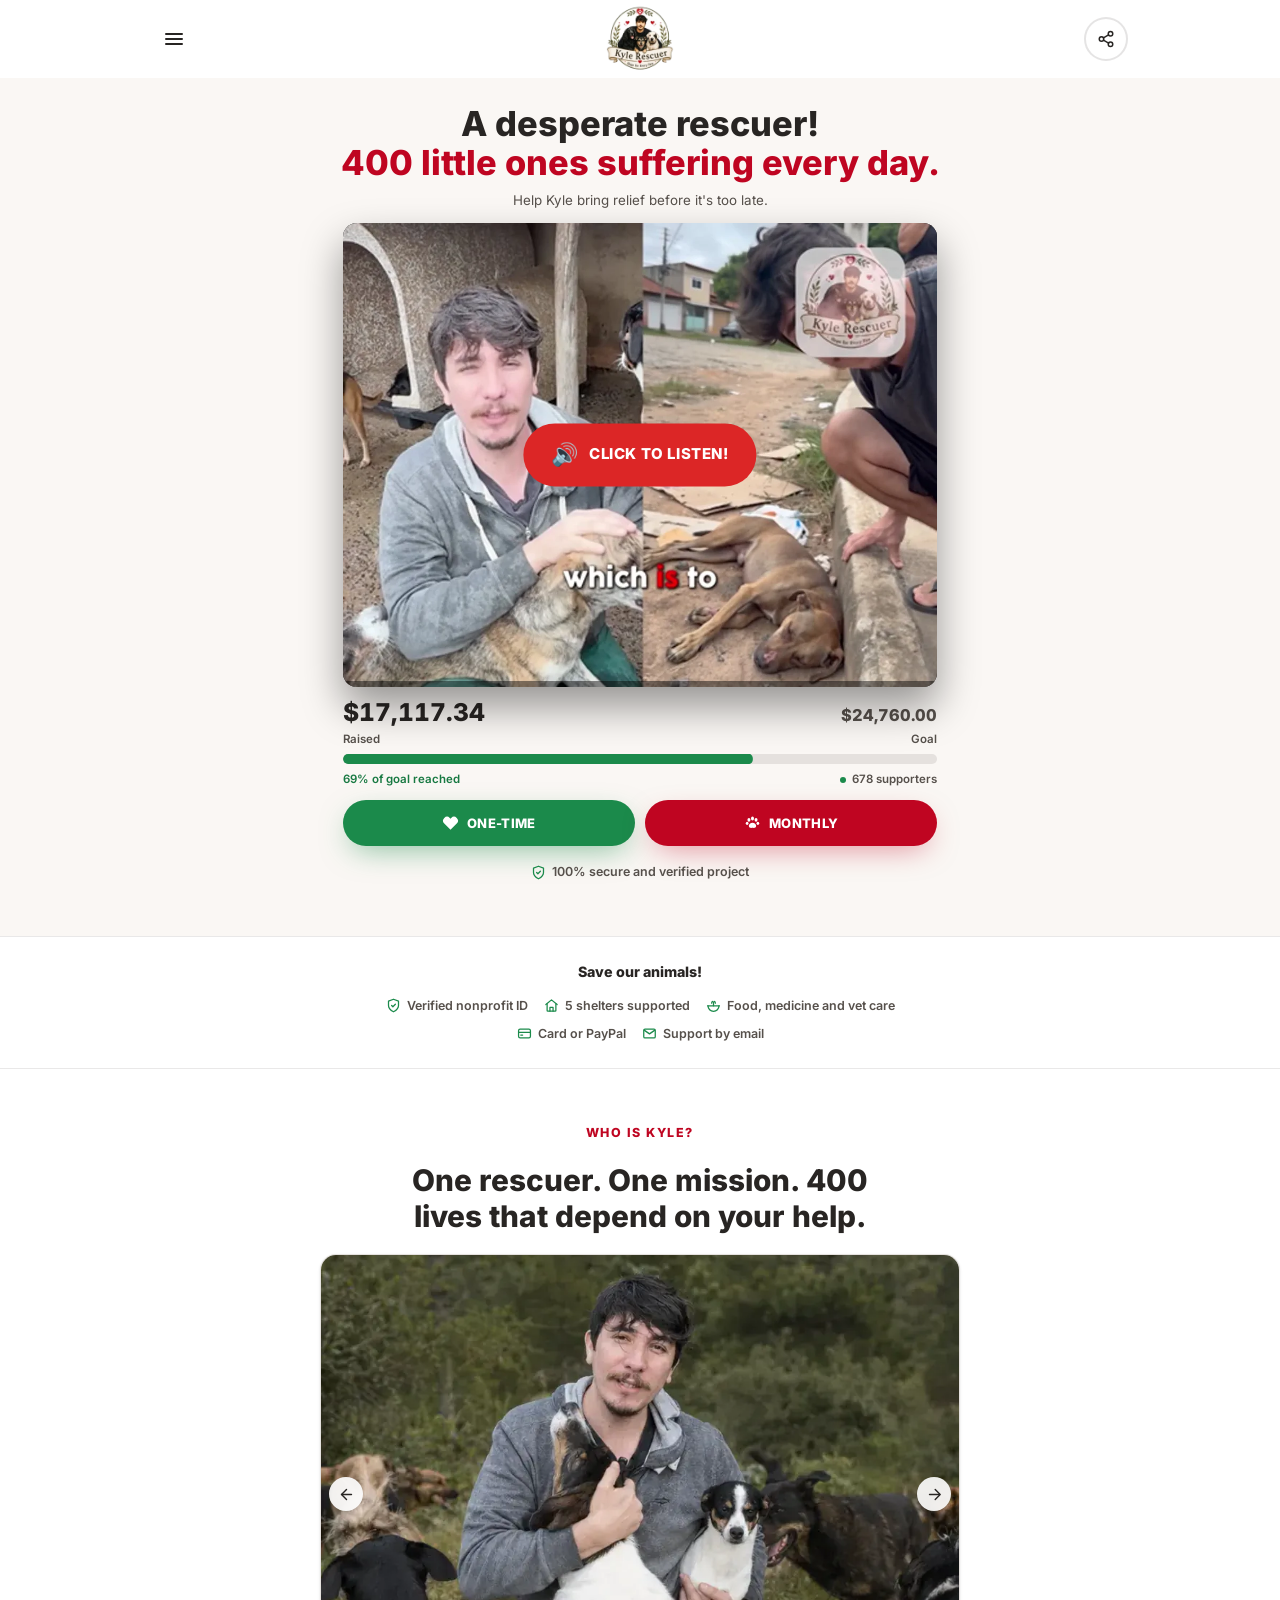
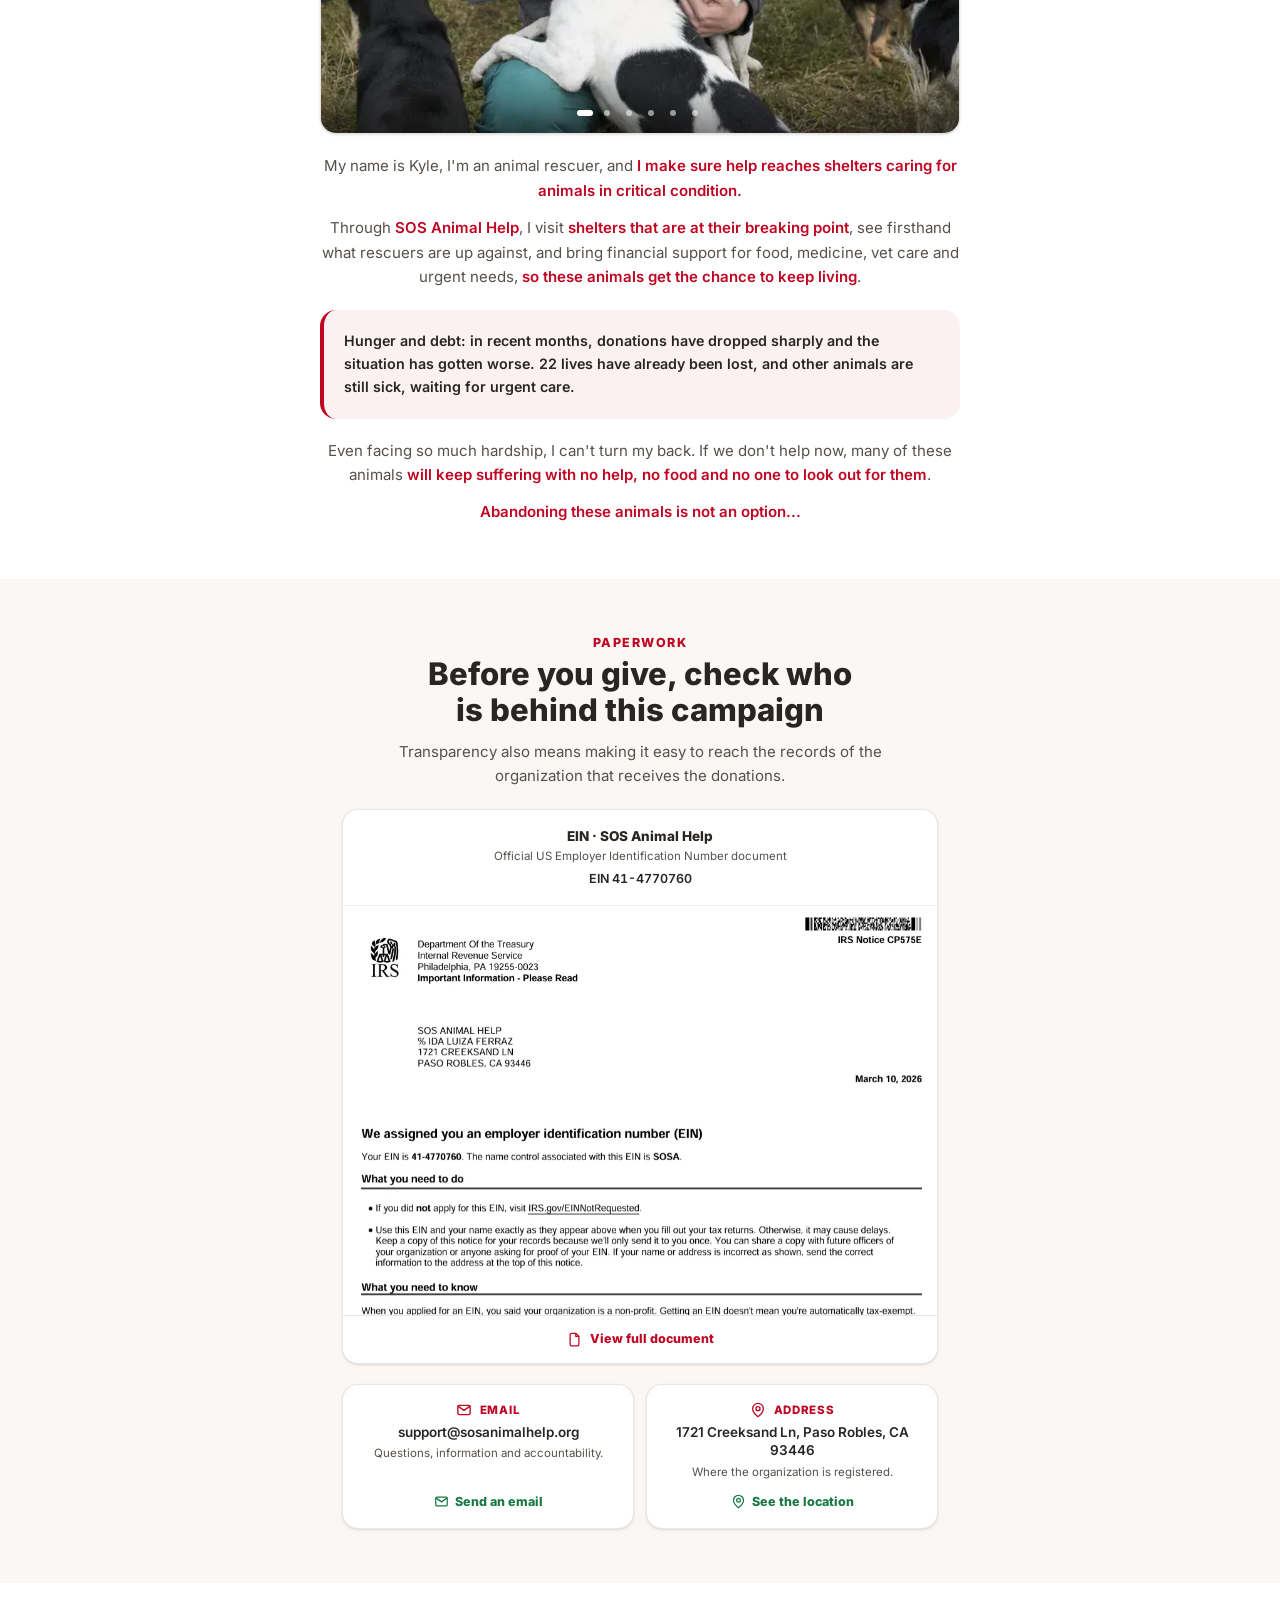
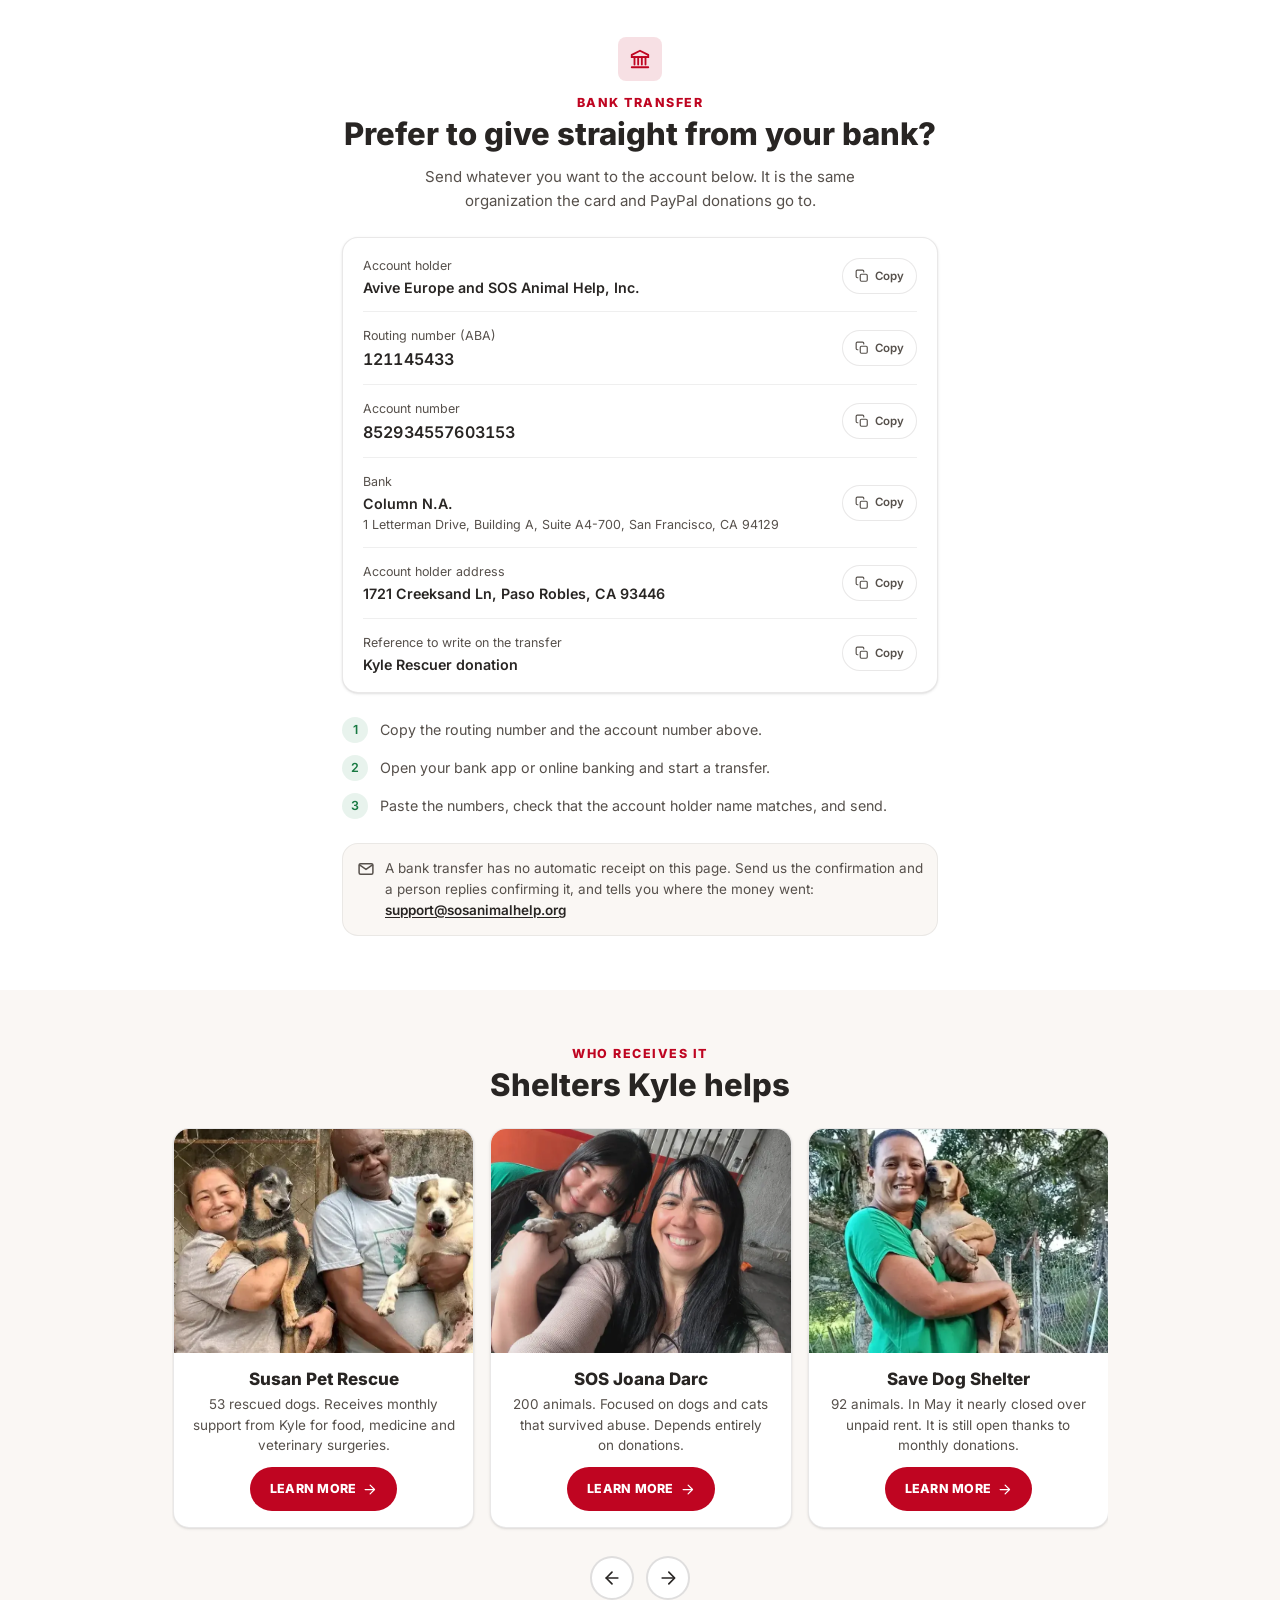
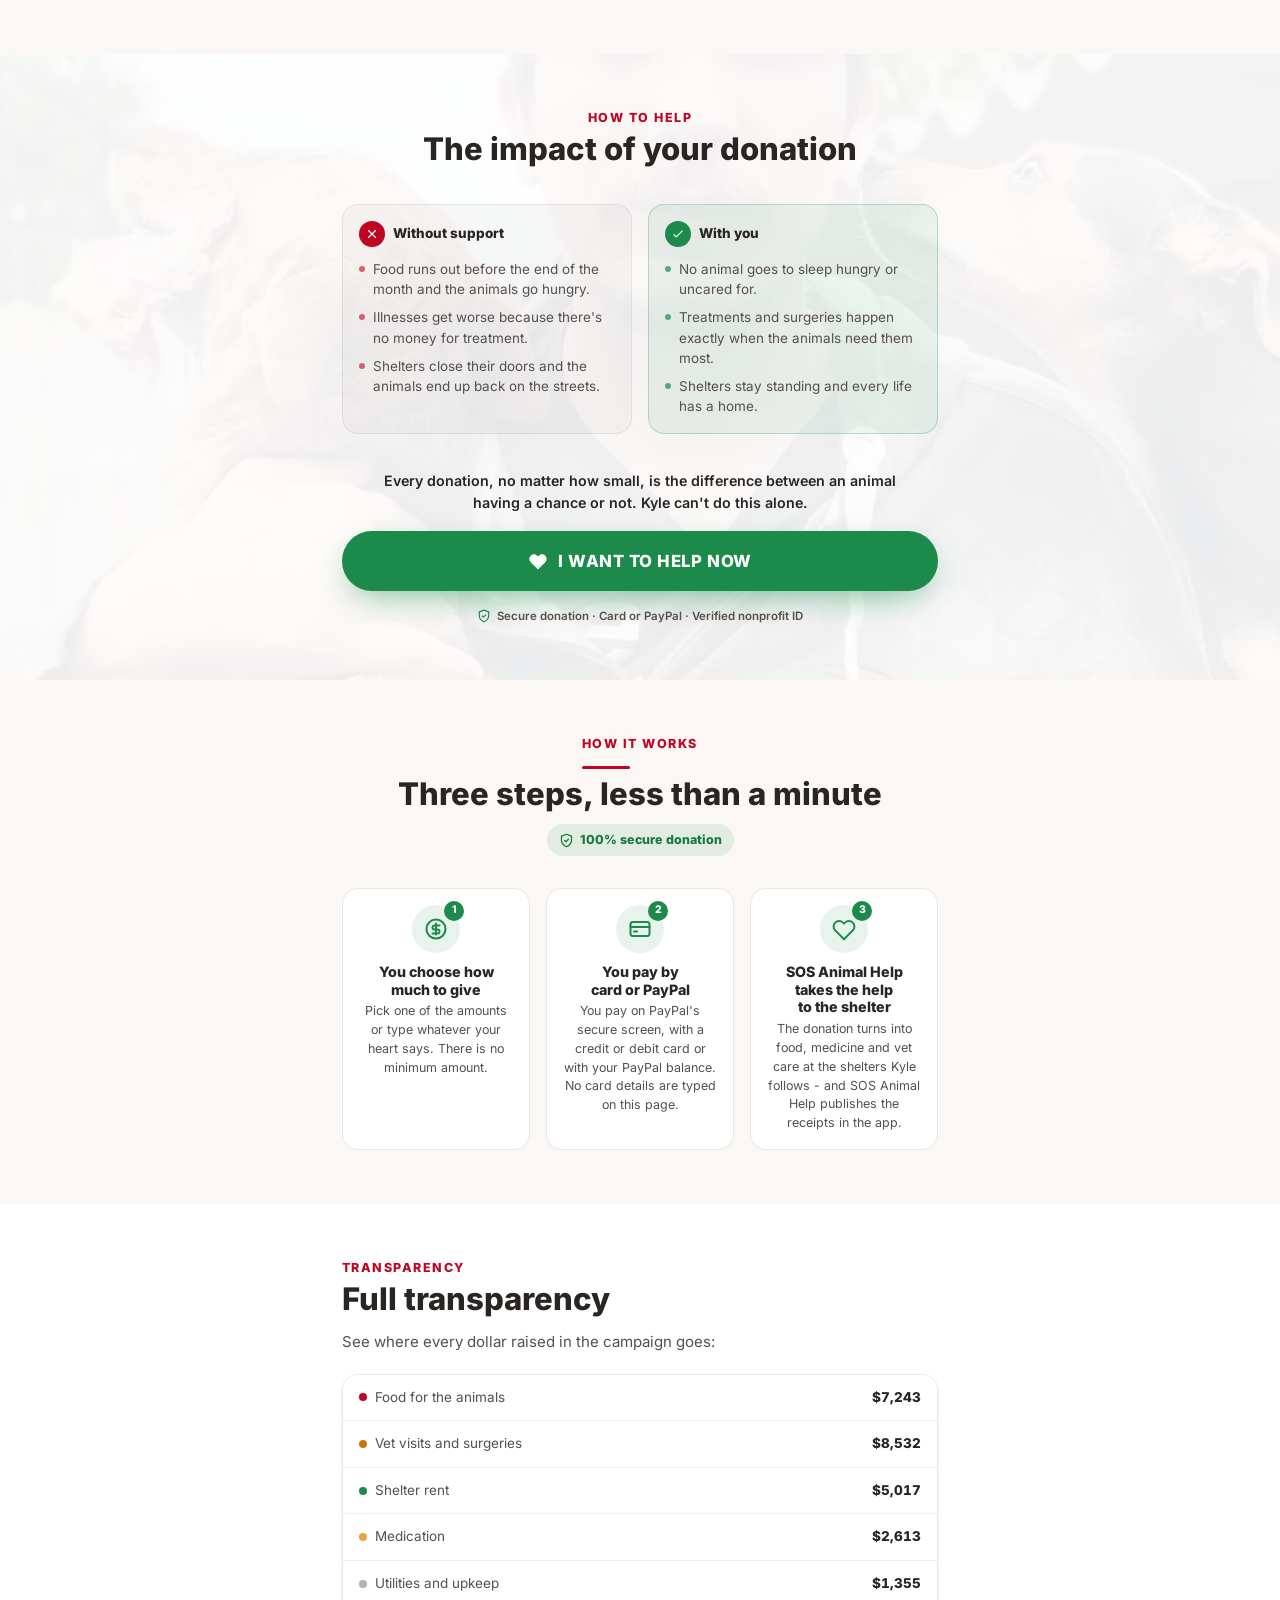
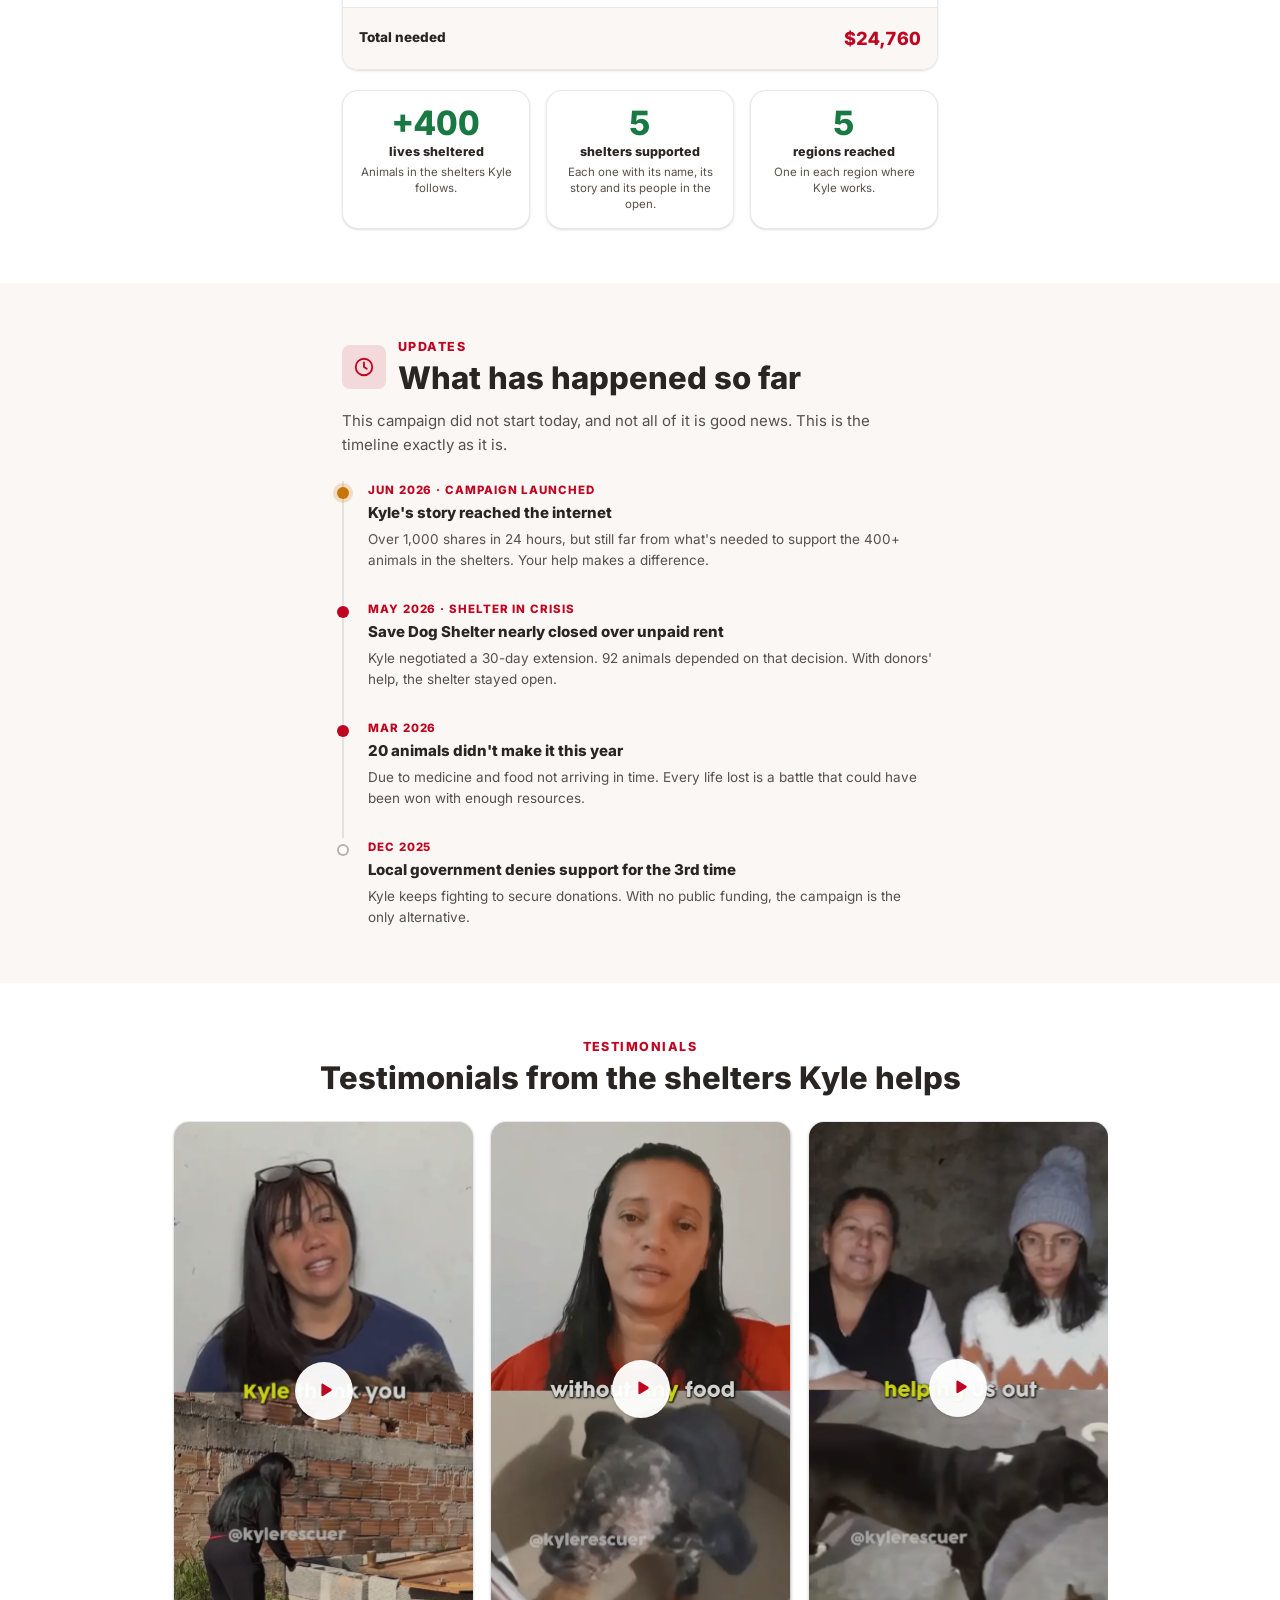
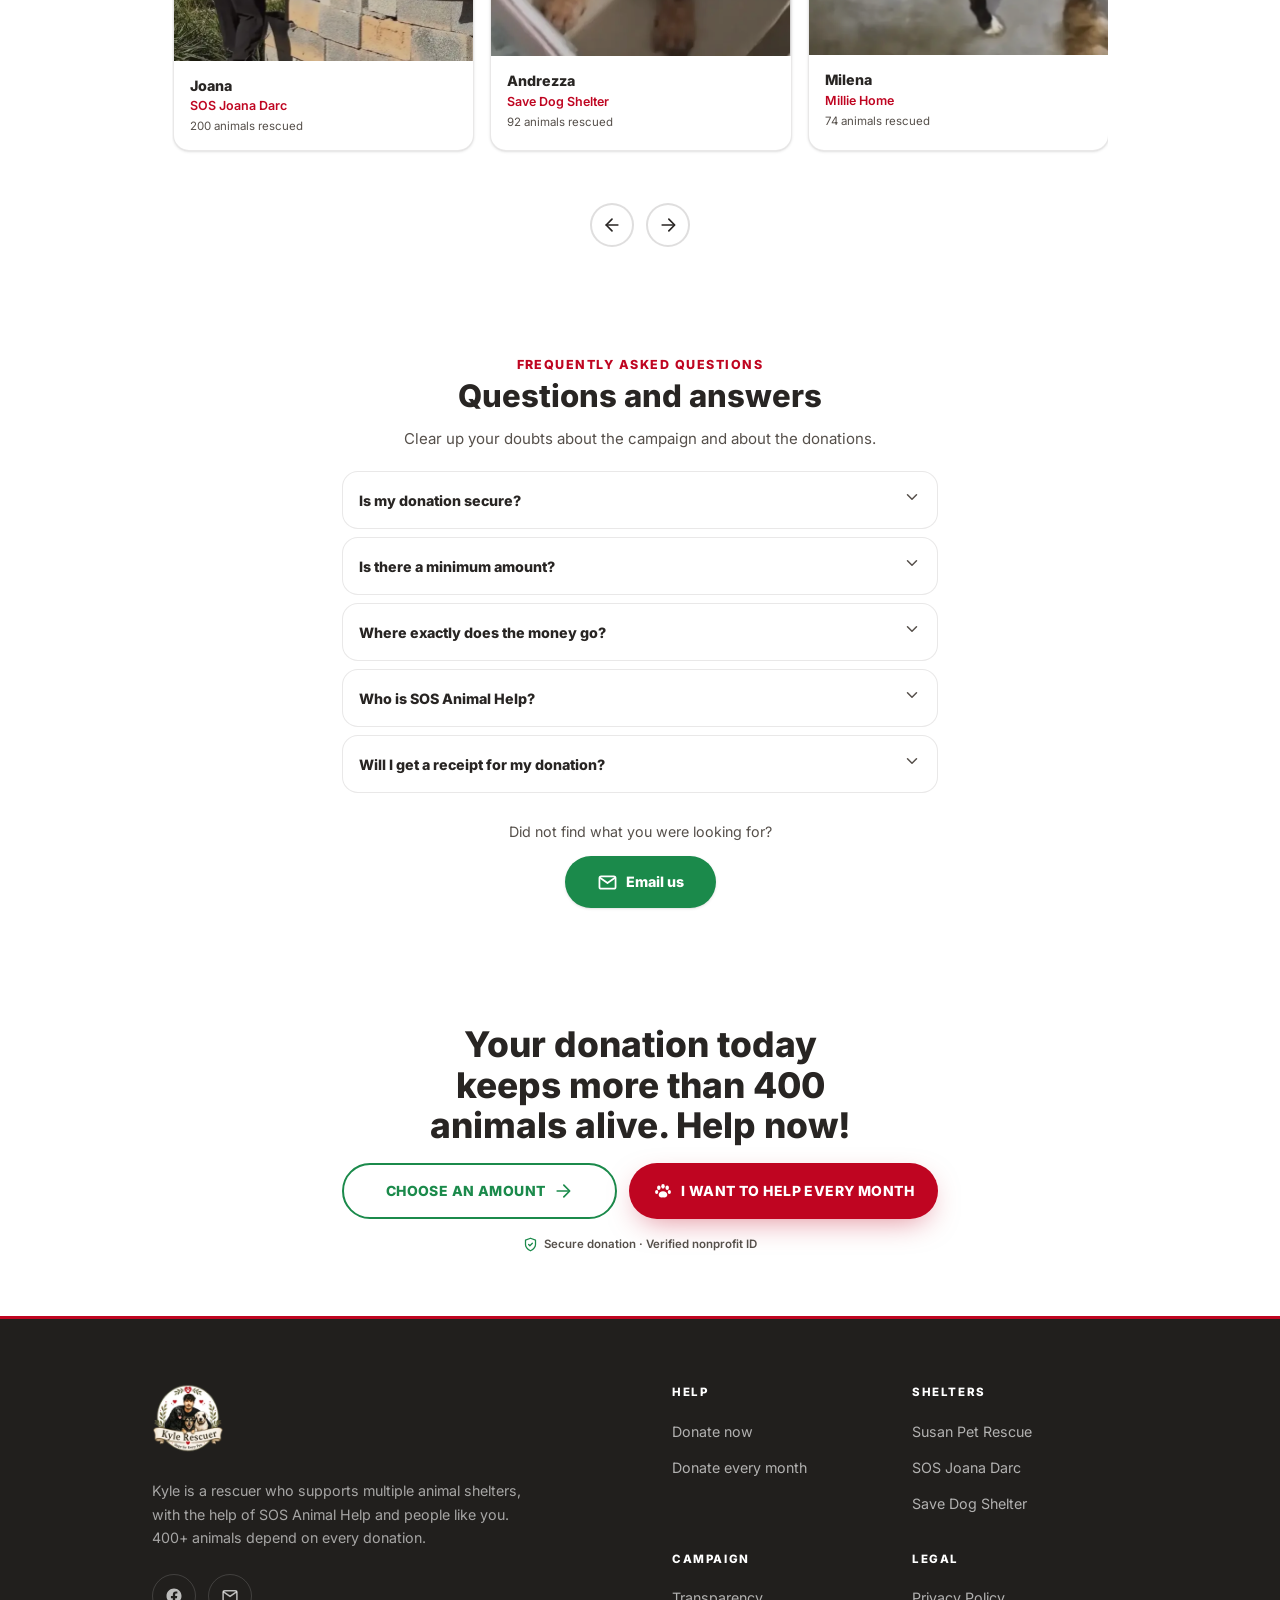
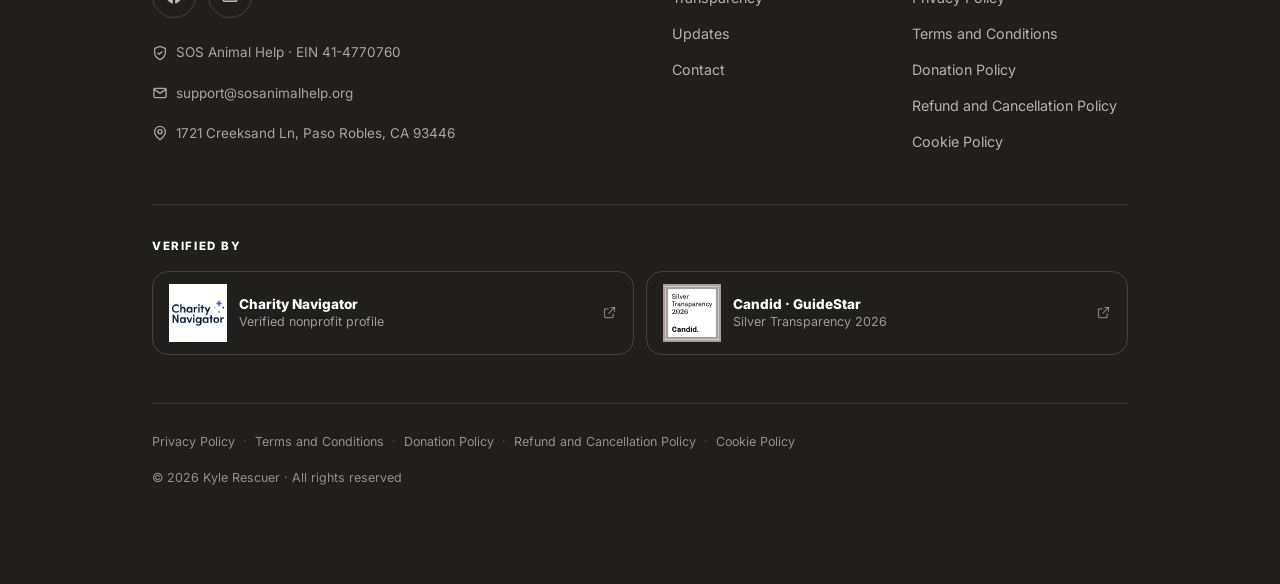
==== commit a3b5a9f4: "feat: replace 'SOS Animal Help, Inc.' with 'Avive Europe and SOS Animal Help, Inc.'" ====
--- a/index.html
+++ b/index.html
@@ -1,4 +1,4 @@
 <!DOCTYPE html><html lang="en" class="__variable_dd8d1a h-full antialiased"><head><meta charSet="utf-8"/><meta name="viewport" content="width=device-width, initial-scale=1"/><link rel="preload" href="/_next/static/media/6c596dfcddeca1e9-s.p.woff2" as="font" crossorigin="" type="font/woff2"/><link rel="preload" as="image" href="/caio/logo-kyle.webp"/><link rel="preload" as="image" fetchPriority="high" imageSrcSet="/caio/vsl-poster-680.webp 680w, /caio/vsl-poster.webp 1120w" imageSizes="(min-width: 640px) 594px, calc(100vw - 40px)"/><style data-precedence="next" data-href="/_next/static/css/963a068a236c0ef1.css">@font-face{font-family:inter;src:url(/_next/static/media/6c596dfcddeca1e9-s.p.woff2) format("woff2");font-display:swap;font-weight:400 800}@font-face{font-family:inter Fallback;src:local("Arial");ascent-override:89.79%;descent-override:22.36%;line-gap-override:0.00%;size-adjust:107.89%}.__className_dd8d1a{font-family:inter,inter Fallback}.__variable_dd8d1a{--font-inter:"inter","inter Fallback"}
 
-/*! tailwindcss v4.3.3 | MIT License | https://tailwindcss.com */@layer properties{@supports (((-webkit-hyphens:none)) and (not (margin-trim:inline))) or ((-moz-orient:inline) and (not (color:rgb(from red r g b)))){*,::backdrop,:after,:before{--tw-translate-x:0;--tw-translate-y:0;--tw-translate-z:0;--tw-rotate-x:initial;--tw-rotate-y:initial;--tw-rotate-z:initial;--tw-skew-x:initial;--tw-skew-y:initial;--tw-pan-x:initial;--tw-pan-y:initial;--tw-pinch-zoom:initial;--tw-scroll-snap-strictness:proximity;--tw-divide-y-reverse:0;--tw-border-style:solid;--tw-gradient-position:initial;--tw-gradient-from:#0000;--tw-gradient-via:#0000;--tw-gradient-to:#0000;--tw-gradient-stops:initial;--tw-gradient-via-stops:initial;--tw-gradient-from-position:0%;--tw-gradient-via-position:50%;--tw-gradient-to-position:100%;--tw-leading:initial;--tw-font-weight:initial;--tw-tracking:initial;--tw-ordinal:initial;--tw-slashed-zero:initial;--tw-numeric-figure:initial;--tw-numeric-spacing:initial;--tw-numeric-fraction:initial;--tw-shadow:0 0 #0000;--tw-shadow-color:initial;--tw-shadow-alpha:100%;--tw-inset-shadow:0 0 #0000;--tw-inset-shadow-color:initial;--tw-inset-shadow-alpha:100%;--tw-ring-color:initial;--tw-ring-shadow:0 0 #0000;--tw-inset-ring-color:initial;--tw-inset-ring-shadow:0 0 #0000;--tw-ring-inset:initial;--tw-ring-offset-width:0px;--tw-ring-offset-color:#fff;--tw-ring-offset-shadow:0 0 #0000;--tw-outline-style:solid;--tw-blur:initial;--tw-brightness:initial;--tw-contrast:initial;--tw-grayscale:initial;--tw-hue-rotate:initial;--tw-invert:initial;--tw-opacity:initial;--tw-saturate:initial;--tw-sepia:initial;--tw-drop-shadow:initial;--tw-drop-shadow-color:initial;--tw-drop-shadow-alpha:100%;--tw-drop-shadow-size:initial;--tw-backdrop-blur:initial;--tw-backdrop-brightness:initial;--tw-backdrop-contrast:initial;--tw-backdrop-grayscale:initial;--tw-backdrop-hue-rotate:initial;--tw-backdrop-invert:initial;--tw-backdrop-opacity:initial;--tw-backdrop-saturate:initial;--tw-backdrop-sepia:initial;--tw-duration:initial;--tw-ease:initial;--tw-scale-x:1;--tw-scale-y:1;--tw-scale-z:1;--tw-content:""}}}@layer theme{:host,:root{--font-sans:-apple-system,BlinkMacSystemFont,"Segoe UI",Roboto,"Helvetica Neue","Noto Sans",Arial,sans-serif,"Apple Color Emoji","Segoe UI Emoji","Segoe UI Symbol","Noto Color Emoji";--font-mono:ui-monospace,SFMono-Regular,Menlo,Monaco,Consolas,"Liberation Mono","Courier New",monospace;--color-black:#000;--color-white:#fff;--spacing:.25rem;--font-weight-normal:400;--font-weight-medium:500;--font-weight-semibold:600;--font-weight-bold:700;--font-weight-extrabold:800;--leading-tight:1.25;--leading-snug:1.375;--ease-out:cubic-bezier(0,0,.2,1);--ease-in-out:cubic-bezier(.4,0,.2,1);--animate-spin:spin 1s linear infinite;--default-transition-duration:.15s;--default-transition-timing-function:cubic-bezier(.4,0,.2,1);--default-font-family:var(--font-sans);--default-mono-font-family:var(--font-mono);--font-display:var(--font-display);--font-body:var(--font-body)}}@layer base{*,::backdrop,:after,:before{box-sizing:border-box;border:0 solid;margin:0;padding:0}::file-selector-button{box-sizing:border-box;border:0 solid;margin:0;padding:0}:host,html{-webkit-text-size-adjust:100%;tab-size:4;line-height:1.5;font-family:var(--default-font-family,-apple-system,BlinkMacSystemFont,"Segoe UI",Roboto,"Helvetica Neue","Noto Sans",Arial,sans-serif,"Apple Color Emoji","Segoe UI Emoji","Segoe UI Symbol","Noto Color Emoji");font-feature-settings:var(--default-font-feature-settings,normal);font-variation-settings:var(--default-font-variation-settings,normal);-webkit-tap-highlight-color:transparent}hr{height:0;color:inherit;border-top-width:1px}abbr:where([title]){-webkit-text-decoration:underline dotted;text-decoration:underline dotted}h1,h2,h3,h4,h5,h6{font-size:inherit;font-weight:inherit}a{color:inherit;-webkit-text-decoration:inherit;text-decoration:inherit}b,strong{font-weight:bolder}code,kbd,pre,samp{font-family:var(--default-mono-font-family,ui-monospace,SFMono-Regular,Menlo,Monaco,Consolas,"Liberation Mono","Courier New",monospace);font-feature-settings:var(--default-mono-font-feature-settings,normal);font-variation-settings:var(--default-mono-font-variation-settings,normal);font-size:1em}small{font-size:80%}sub,sup{vertical-align:baseline;font-size:75%;line-height:0;position:relative}sub{bottom:-.25em}sup{top:-.5em}table{text-indent:0;border-color:inherit;border-collapse:collapse}:-moz-focusring:where(:not(iframe)){outline:auto}progress{vertical-align:baseline}summary{display:list-item}menu,ol,ul{list-style:none}audio,canvas,embed,iframe,img,object,svg,video{vertical-align:middle;display:block}img,video{max-width:100%;height:auto}button,input,optgroup,select,textarea{font:inherit;font-feature-settings:inherit;font-variation-settings:inherit;letter-spacing:inherit;color:inherit;opacity:1;background-color:#0000;border-radius:0}::file-selector-button{font:inherit;font-feature-settings:inherit;font-variation-settings:inherit;letter-spacing:inherit;color:inherit;opacity:1;background-color:#0000;border-radius:0}:where(select:is([multiple],[size])) optgroup{font-weight:bolder}:where(select:is([multiple],[size])) optgroup option{padding-inline-start:20px}::file-selector-button{margin-inline-end:4px}::placeholder{opacity:1}@supports (not ((-webkit-appearance:-apple-pay-button))) or (contain-intrinsic-size:1px){::placeholder{color:currentColor}@supports (color:color-mix(in lab,red,red)){::placeholder{color:color-mix(in oklab,currentcolor 50%,transparent)}}}textarea{resize:vertical}::-webkit-search-decoration{-webkit-appearance:none}::-webkit-date-and-time-value{min-height:1lh;text-align:inherit}::-webkit-datetime-edit{display:inline-flex}::-webkit-datetime-edit-fields-wrapper{padding:0}::-webkit-datetime-edit,::-webkit-datetime-edit-year-field{padding-block:0}::-webkit-datetime-edit-day-field,::-webkit-datetime-edit-month-field{padding-block:0}::-webkit-datetime-edit-hour-field,::-webkit-datetime-edit-minute-field{padding-block:0}::-webkit-datetime-edit-millisecond-field,::-webkit-datetime-edit-second-field{padding-block:0}::-webkit-datetime-edit-meridiem-field{padding-block:0}::-webkit-calendar-picker-indicator{line-height:1}:-moz-ui-invalid{box-shadow:none}button,input:where([type=button],[type=reset],[type=submit]){appearance:button}::file-selector-button{appearance:button}::-webkit-inner-spin-button,::-webkit-outer-spin-button{height:auto}[hidden]:where(:not([hidden=until-found])){display:none!important}html{scroll-behavior:smooth}body{background-color:var(--sos-surface);color:var(--sos-ink-900);font-family:var(--font-body);font-size:clamp(.938rem,.913rem + .109vw,1rem);line-height:var(--lh-body);-webkit-font-smoothing:antialiased;text-rendering:optimizelegibility}h1,h2,h3{font-family:var(--font-display);text-wrap:balance}p{text-wrap:pretty}:where(button,[role=button]):not(:disabled){cursor:pointer}:where(a,button,input,select,textarea,summary,[tabindex]):focus-visible{outline:3px solid var(--sos-action);outline-offset:2px;border-radius:2px}::selection{background:var(--sos-action);color:var(--sos-action-ink)}:where([id]){scroll-margin-top:calc(var(--header-h) + 12px)}}@layer components{.container-grid{max-width:1140px}.container-grid,.container-wide{width:100%;margin-inline:auto;padding-inline:20px}.container-wide{max-width:1280px}@media (min-width:768px){.container-wide{padding-inline:40px}}.container-narrow{width:100%;max-width:var(--grid-narrow);margin-inline:auto;padding-inline:20px}@media (min-width:768px){.container-narrow{padding-inline:32px}}.screen-section{height:calc(100svh - var(--header-h));flex-direction:column;justify-content:center;display:flex}.screen-section__flex{flex:auto;min-height:0}.band-night{background-color:var(--sos-night);color:#fff}.band-night h1,.band-night h2,.band-night h3{color:#fff}.band-night p{color:#ffffffb8}.prose-campaign p{max-width:var(--measure);color:var(--sos-ink-600);margin-bottom:16px}.prose-campaign p:last-child{margin-bottom:0}}@layer utilities{.pointer-events-none{pointer-events:none}.visible{visibility:visible}.sr-only{clip-path:inset(50%);white-space:nowrap;border-width:0;width:1px;height:1px;margin:-1px;padding:0;overflow:hidden}.absolute,.sr-only{position:absolute}.fixed{position:fixed}.relative{position:relative}.static{position:static}.sticky{position:sticky}.inset-0{inset:0}.inset-x-0{inset-inline:0}.inset-y-0{inset-block:0}.-top-1{top:calc(var(--spacing) * -1)}.-top-2{top:calc(var(--spacing) * -2)}.-top-3{top:calc(var(--spacing) * -3)}.top-0{top:0}.top-1\/2{top:50%}.top-2\.5{top:calc(var(--spacing) * 2.5)}.top-3{top:calc(var(--spacing) * 3)}.top-\[6px\]{top:6px}.-right-1{right:calc(var(--spacing) * -1)}.right-0{right:0}.right-2{right:calc(var(--spacing) * 2)}.right-2\.5{right:calc(var(--spacing) * 2.5)}.right-3{right:calc(var(--spacing) * 3)}.bottom-0{bottom:0}.bottom-0\.5{bottom:calc(var(--spacing) * .5)}.bottom-full{bottom:100%}.-left-\[7px\]{left:-7px}.left-0{left:0}.left-1\/2{left:50%}.left-2{left:calc(var(--spacing) * 2)}.left-3{left:calc(var(--spacing) * 3)}.left-6{left:calc(var(--spacing) * 6)}.isolate{isolation:isolate}.z-0{z-index:0}.z-10{z-index:10}.z-20{z-index:20}.z-30{z-index:30}.z-40{z-index:40}.z-50{z-index:50}.z-60{z-index:60}.z-65{z-index:65}.z-\[55\]{z-index:55}.z-\[60\]{z-index:60}.z-\[65\]{z-index:65}.z-\[70\]{z-index:70}.order-first{order:-9999}.col-span-2{grid-column:span 2/span 2}.container{width:100%}@media (min-width:40rem){.container{max-width:40rem}}@media (min-width:48rem){.container{max-width:48rem}}@media (min-width:64rem){.container{max-width:64rem}}@media (min-width:80rem){.container{max-width:80rem}}@media (min-width:96rem){.container{max-width:96rem}}.m-0{margin:0}.-mx-4{margin-inline:calc(var(--spacing) * -4)}.-mx-5{margin-inline:calc(var(--spacing) * -5)}.mx-auto{margin-inline:auto}.-mt-1\.5{margin-top:calc(var(--spacing) * -1.5)}.-mt-3{margin-top:calc(var(--spacing) * -3)}.mt-0\.5{margin-top:calc(var(--spacing) * .5)}.mt-1{margin-top:var(--spacing)}.mt-1\.5{margin-top:calc(var(--spacing) * 1.5)}.mt-2{margin-top:calc(var(--spacing) * 2)}.mt-3{margin-top:calc(var(--spacing) * 3)}.mt-5{margin-top:calc(var(--spacing) * 5)}.mt-\[2px\]{margin-top:2px}.mt-\[5px\]{margin-top:5px}.mt-\[7px\]{margin-top:7px}.mt-auto{margin-top:auto}.mb-2{margin-bottom:calc(var(--spacing) * 2)}.mb-3{margin-bottom:calc(var(--spacing) * 3)}.mb-4{margin-bottom:calc(var(--spacing) * 4)}.-ml-\[2px\]{margin-left:-2px}.ml-\[3px\]{margin-left:3px}.ml-auto{margin-left:auto}.block{display:block}.contents{display:contents}.flex{display:flex}.grid{display:grid}.hidden{display:none}.inline{display:inline}.inline-block{display:inline-block}.inline-flex{display:inline-flex}.table{display:table}.aspect-\[3\/4\]{aspect-ratio:3/4}.aspect-\[4\/3\]{aspect-ratio:4/3}.aspect-\[4\/5\]{aspect-ratio:4/5}.aspect-\[7\/6\]{aspect-ratio:7/6}.aspect-\[9\/16\]{aspect-ratio:9/16}.aspect-\[16\/7\]{aspect-ratio:16/7}.aspect-\[16\/9\]{aspect-ratio:16/9}.aspect-\[16\/11\]{aspect-ratio:16/11}.aspect-auto{aspect-ratio:auto}.aspect-square{aspect-ratio:1}.h-0{height:0}.h-1\.5{height:calc(var(--spacing) * 1.5)}.h-2{height:calc(var(--spacing) * 2)}.h-3{height:calc(var(--spacing) * 3)}.h-6{height:calc(var(--spacing) * 6)}.h-\[3px\]{height:3px}.h-\[5px\]{height:5px}.h-\[6px\]{height:6px}.h-\[7px\]{height:7px}.h-\[10px\]{height:10px}.h-\[11px\]{height:11px}.h-\[14px\]{height:14px}.h-\[16px\]{height:16px}.h-\[18px\]{height:18px}.h-\[20px\]{height:20px}.h-\[24px\]{height:24px}.h-\[26px\]{height:26px}.h-\[28px\]{height:28px}.h-\[30px\]{height:30px}.h-\[32px\]{height:32px}.h-\[34px\]{height:34px}.h-\[36px\]{height:36px}.h-\[38px\]{height:38px}.h-\[40px\]{height:40px}.h-\[44px\]{height:44px}.h-\[45px\]{height:45px}.h-\[48px\]{height:48px}.h-\[52px\]{height:52px}.h-\[56px\]{height:56px}.h-\[58px\]{height:58px}.h-\[64px\]{height:64px}.h-\[68px\]{height:68px}.h-\[72px\]{height:72px}.h-\[84px\]{height:84px}.h-\[88px\]{height:88px}.h-\[100dvh\]{height:100dvh}.h-\[112px\]{height:112px}.h-\[var\(--header-h\)\]{height:var(--header-h)}.h-auto{height:auto}.h-full{height:100%}.h-px{height:1px}.max-h-\[92dvh\]{max-height:92dvh}.max-h-\[92svh\]{max-height:92svh}.max-h-\[94dvh\]{max-height:94dvh}.max-h-\[230px\]{max-height:230px}.min-h-0{min-height:0}.min-h-\[36px\]{min-height:36px}.min-h-\[40px\]{min-height:40px}.min-h-\[42px\]{min-height:42px}.min-h-\[44px\]{min-height:44px}.min-h-\[46px\]{min-height:46px}.min-h-\[48px\]{min-height:48px}.min-h-\[50px\]{min-height:50px}.min-h-\[52px\]{min-height:52px}.min-h-\[56px\]{min-height:56px}.min-h-\[58px\]{min-height:58px}.min-h-\[60px\]{min-height:60px}.min-h-\[72px\]{min-height:72px}.min-h-\[240px\]{min-height:240px}.min-h-\[clamp\(2\.875rem\,5\.2vh\,3\.25rem\)\]{min-height:clamp(2.875rem,5.2vh,3.25rem)}.min-h-dvh{min-height:100dvh}.min-h-full{min-height:100%}.min-h-svh{min-height:100svh}.w-1\.5{width:calc(var(--spacing) * 1.5)}.w-2{width:calc(var(--spacing) * 2)}.w-3{width:calc(var(--spacing) * 3)}.w-4{width:calc(var(--spacing) * 4)}.w-\[1\%\]{width:1%}.w-\[5px\]{width:5px}.w-\[6px\]{width:6px}.w-\[7px\]{width:7px}.w-\[10px\]{width:10px}.w-\[11px\]{width:11px}.w-\[14px\]{width:14px}.w-\[16px\]{width:16px}.w-\[17px\]{width:17px}.w-\[18px\]{width:18px}.w-\[20px\]{width:20px}.w-\[24px\]{width:24px}.w-\[26px\]{width:26px}.w-\[28px\]{width:28px}.w-\[30px\]{width:30px}.w-\[32px\]{width:32px}.w-\[34px\]{width:34px}.w-\[36px\]{width:36px}.w-\[38px\]{width:38px}.w-\[40px\]{width:40px}.w-\[44px\]{width:44px}.w-\[48px\]{width:48px}.w-\[52px\]{width:52px}.w-\[56px\]{width:56px}.w-\[58px\]{width:58px}.w-\[64px\]{width:64px}.w-\[68px\]{width:68px}.w-\[72px\]{width:72px}.w-\[84px\]{width:84px}.w-\[88px\]{width:88px}.w-\[260px\]{width:260px}.w-\[min\(86vw\,340px\)\]{width:min(86vw,340px)}.w-auto{width:auto}.w-fit{width:fit-content}.w-full{width:100%}.max-w-\[24ch\]{max-width:24ch}.max-w-\[36ch\]{max-width:36ch}.max-w-\[40ch\]{max-width:40ch}.max-w-\[42ch\]{max-width:42ch}.max-w-\[46ch\]{max-width:46ch}.max-w-\[54ch\]{max-width:54ch}.max-w-\[62ch\]{max-width:62ch}.max-w-\[72ch\]{max-width:72ch}.max-w-\[380px\]{max-width:380px}.max-w-\[400px\]{max-width:400px}.max-w-\[420px\]{max-width:420px}.max-w-\[460px\]{max-width:460px}.max-w-\[480px\]{max-width:480px}.max-w-\[520px\]{max-width:520px}.max-w-\[640px\]{max-width:640px}.max-w-\[660px\]{max-width:660px}.max-w-\[760px\]{max-width:760px}.max-w-\[860px\]{max-width:860px}.max-w-\[960px\]{max-width:960px}.max-w-\[var\(--hero-col\)\]{max-width:var(--hero-col)}.min-w-0{min-width:0}.min-w-\[640px\]{min-width:640px}.flex-1{flex:1}.flex-shrink,.shrink{flex-shrink:1}.shrink-0{flex-shrink:0}.basis-0{flex-basis:0}.basis-\[150px\]{flex-basis:150px}.border-collapse{border-collapse:collapse}.origin-left{transform-origin:0}.-translate-x-1\/2{--tw-translate-x:calc(calc(1 / 2 * 100%) * -1)}.-translate-x-1\/2,.-translate-y-1\/2{translate:var(--tw-translate-x) var(--tw-translate-y)}.-translate-y-1\/2{--tw-translate-y:calc(calc(1 / 2 * 100%) * -1)}.transform{transform:var(--tw-rotate-x,) var(--tw-rotate-y,) var(--tw-rotate-z,) var(--tw-skew-x,) var(--tw-skew-y,)}.animate-spin{animation:var(--animate-spin)}.cursor-pointer{cursor:pointer}.touch-pan-y{--tw-pan-y:pan-y;touch-action:var(--tw-pan-x,) var(--tw-pan-y,) var(--tw-pinch-zoom,)}.resize{resize:both}.snap-x{scroll-snap-type:x var(--tw-scroll-snap-strictness)}.snap-mandatory{--tw-scroll-snap-strictness:mandatory}.snap-center{scroll-snap-align:center}.list-disc{list-style-type:disc}.list-none{list-style-type:none}.appearance-none{appearance:none}.grid-cols-1{grid-template-columns:repeat(1,minmax(0,1fr))}.grid-cols-2{grid-template-columns:repeat(2,minmax(0,1fr))}.grid-cols-3{grid-template-columns:repeat(3,minmax(0,1fr))}.grid-cols-\[1fr_auto_1fr\]{grid-template-columns:1fr auto 1fr}.flex-col{flex-direction:column}.flex-wrap{flex-wrap:wrap}.content-start{align-content:flex-start}.items-baseline{align-items:baseline}.items-center{align-items:center}.items-end{align-items:flex-end}.items-start{align-items:flex-start}.items-stretch{align-items:stretch}.justify-between{justify-content:space-between}.justify-center{justify-content:center}.justify-end{justify-content:flex-end}.gap-0\.5{gap:calc(var(--spacing) * .5)}.gap-1{gap:var(--spacing)}.gap-1\.5{gap:calc(var(--spacing) * 1.5)}.gap-2{gap:calc(var(--spacing) * 2)}.gap-2\.5{gap:calc(var(--spacing) * 2.5)}.gap-3{gap:calc(var(--spacing) * 3)}.gap-3\.5{gap:calc(var(--spacing) * 3.5)}.gap-4{gap:calc(var(--spacing) * 4)}.gap-5{gap:calc(var(--spacing) * 5)}.gap-6{gap:calc(var(--spacing) * 6)}.gap-8{gap:calc(var(--spacing) * 8)}.gap-12{gap:calc(var(--spacing) * 12)}.gap-\[6px\]{gap:6px}.gap-\[8px\]{gap:8px}.gap-\[clamp\(0\.5rem\,1\.2vh\,0\.75rem\)\]{gap:clamp(.5rem,1.2vh,.75rem)}.gap-\[clamp\(0\.5rem\,1\.4vh\,1rem\)\]{gap:clamp(.5rem,1.4vh,1rem)}.gap-\[clamp\(1\.5rem\,4vh\,2\.25rem\)\]{gap:clamp(1.5rem,4vh,2.25rem)}.gap-\[clamp\(1\.25rem\,3\.5vh\,2rem\)\]{gap:clamp(1.25rem,3.5vh,2rem)}.gap-\[clamp\(1\.25rem\,3vh\,2rem\)\]{gap:clamp(1.25rem,3vh,2rem)}.gap-px{gap:1px}.gap-x-1\.5{column-gap:calc(var(--spacing) * 1.5)}.gap-x-2{column-gap:calc(var(--spacing) * 2)}.gap-x-3{column-gap:calc(var(--spacing) * 3)}.gap-x-4{column-gap:calc(var(--spacing) * 4)}.gap-y-0\.5{row-gap:calc(var(--spacing) * .5)}.gap-y-1{row-gap:var(--spacing)}.gap-y-2{row-gap:calc(var(--spacing) * 2)}.gap-y-2\.5{row-gap:calc(var(--spacing) * 2.5)}:where(.divide-y>:not(:last-child)){--tw-divide-y-reverse:0;border-bottom-style:var(--tw-border-style);border-top-style:var(--tw-border-style);border-top-width:calc(1px * var(--tw-divide-y-reverse));border-bottom-width:calc(1px * calc(1 - var(--tw-divide-y-reverse)))}:where(.divide-ink-900\/\[\.07\]>:not(:last-child)){border-color:var(--sos-ink-900)}@supports (color:color-mix(in lab,red,red)){:where(.divide-ink-900\/\[\.07\]>:not(:last-child)){border-color:color-mix(in oklab,var(--sos-ink-900) 7%,transparent)}}.self-start{align-self:flex-start}.justify-self-end{justify-self:flex-end}.truncate{text-overflow:ellipsis;white-space:nowrap}.overflow-hidden,.truncate{overflow:hidden}.overflow-x-auto{overflow-x:auto}.overflow-y-auto{overflow-y:auto}.overscroll-contain{overscroll-behavior:contain}.rounded{border-radius:.25rem}.rounded-\[4px\]{border-radius:4px}.rounded-\[6px\]{border-radius:6px}.rounded-card{border-radius:var(--r-card)}.rounded-chip{border-radius:var(--r-chip)}.rounded-full{border-radius:3.40282e+38px}.rounded-lg{border-radius:var(--r-lg)}.rounded-md{border-radius:var(--r-md)}.rounded-pill{border-radius:var(--r-pill)}.rounded-sm{border-radius:var(--r-sm)}.rounded-t-lg{border-top-left-radius:var(--r-lg);border-top-right-radius:var(--r-lg)}.border{border-style:var(--tw-border-style);border-width:1px}.border-2{border-style:var(--tw-border-style);border-width:2px}.border-4{border-style:var(--tw-border-style);border-width:4px}.border-\[3px\]{border-style:var(--tw-border-style);border-width:3px}.border-y{border-block-style:var(--tw-border-style);border-block-width:1px}.border-t{border-top-style:var(--tw-border-style);border-top-width:1px}.border-r{border-right-style:var(--tw-border-style);border-right-width:1px}.border-b{border-bottom-style:var(--tw-border-style);border-bottom-width:1px}.border-b-2{border-bottom-style:var(--tw-border-style);border-bottom-width:2px}.border-l-2{border-left-style:var(--tw-border-style);border-left-width:2px}.border-l-4{border-left-style:var(--tw-border-style);border-left-width:4px}.border-\[\#2c2c2e\]{border-color:#2c2c2e}.border-\[\#a30d0d\]{border-color:#a30d0d}.border-\[\#a30d0d\]\/30{border-color:oklab(45.4371% .157668 .0852023/.3)}.border-action{border-color:var(--sos-action)}.border-donate{border-color:var(--sos-donate)}.border-donate-ink\/30{border-color:var(--sos-donate-ink)}@supports (color:color-mix(in lab,red,red)){.border-donate-ink\/30{border-color:color-mix(in oklab,var(--sos-donate-ink) 30%,transparent)}}.border-donate\/20{border-color:var(--sos-donate)}@supports (color:color-mix(in lab,red,red)){.border-donate\/20{border-color:color-mix(in oklab,var(--sos-donate) 20%,transparent)}}.border-donate\/25{border-color:var(--sos-donate)}@supports (color:color-mix(in lab,red,red)){.border-donate\/25{border-color:color-mix(in oklab,var(--sos-donate) 25%,transparent)}}.border-donate\/30{border-color:var(--sos-donate)}@supports (color:color-mix(in lab,red,red)){.border-donate\/30{border-color:color-mix(in oklab,var(--sos-donate) 30%,transparent)}}.border-error{border-color:var(--sos-error)}.border-ink-600{border-color:var(--sos-ink-600)}.border-ink-900,.border-ink-900\/10{border-color:var(--sos-ink-900)}@supports (color:color-mix(in lab,red,red)){.border-ink-900\/10{border-color:color-mix(in oklab,var(--sos-ink-900) 10%,transparent)}}.border-ink-900\/15{border-color:var(--sos-ink-900)}@supports (color:color-mix(in lab,red,red)){.border-ink-900\/15{border-color:color-mix(in oklab,var(--sos-ink-900) 15%,transparent)}}.border-ink-900\/20{border-color:var(--sos-ink-900)}@supports (color:color-mix(in lab,red,red)){.border-ink-900\/20{border-color:color-mix(in oklab,var(--sos-ink-900) 20%,transparent)}}.border-ink-900\/25{border-color:var(--sos-ink-900)}@supports (color:color-mix(in lab,red,red)){.border-ink-900\/25{border-color:color-mix(in oklab,var(--sos-ink-900) 25%,transparent)}}.border-ink-900\/30{border-color:var(--sos-ink-900)}@supports (color:color-mix(in lab,red,red)){.border-ink-900\/30{border-color:color-mix(in oklab,var(--sos-ink-900) 30%,transparent)}}.border-ink-900\/\[\.07\]{border-color:var(--sos-ink-900)}@supports (color:color-mix(in lab,red,red)){.border-ink-900\/\[\.07\]{border-color:color-mix(in oklab,var(--sos-ink-900) 7%,transparent)}}.border-ink-900\/\[\.08\]{border-color:var(--sos-ink-900)}@supports (color:color-mix(in lab,red,red)){.border-ink-900\/\[\.08\]{border-color:color-mix(in oklab,var(--sos-ink-900) 8%,transparent)}}.border-ink-900\/\[\.12\]{border-color:var(--sos-ink-900)}@supports (color:color-mix(in lab,red,red)){.border-ink-900\/\[\.12\]{border-color:color-mix(in oklab,var(--sos-ink-900) 12%,transparent)}}.border-transparent{border-color:#0000}.border-white{border-color:var(--color-white)}.border-white\/10{border-color:#ffffff1a}@supports (color:color-mix(in lab,red,red)){.border-white\/10{border-color:color-mix(in oklab,var(--color-white) 10%,transparent)}}.border-white\/15{border-color:#ffffff26}@supports (color:color-mix(in lab,red,red)){.border-white\/15{border-color:color-mix(in oklab,var(--color-white) 15%,transparent)}}.border-white\/30{border-color:#ffffff4d}@supports (color:color-mix(in lab,red,red)){.border-white\/30{border-color:color-mix(in oklab,var(--color-white) 30%,transparent)}}.border-t-\[\#a30d0d\]{border-top-color:#a30d0d}.border-t-donate{border-top-color:var(--sos-donate)}.border-t-donate-ink{border-top-color:var(--sos-donate-ink)}.border-t-white{border-top-color:var(--color-white)}.bg-\[\#2c2c2e\]{background-color:#2c2c2e}.bg-\[\#635BFF\]{background-color:#635bff}.bg-\[\#a30d0d\]{background-color:#a30d0d}.bg-\[\#f5f5f5\]{background-color:#f5f5f5}.bg-accent-soft{background-color:var(--org-accent-soft)}.bg-action{background-color:var(--sos-action)}.bg-action-deep{background-color:var(--sos-action-deep)}.bg-action\/10{background-color:var(--sos-action)}@supports (color:color-mix(in lab,red,red)){.bg-action\/10{background-color:color-mix(in oklab,var(--sos-action) 10%,transparent)}}.bg-action\/60{background-color:var(--sos-action)}@supports (color:color-mix(in lab,red,red)){.bg-action\/60{background-color:color-mix(in oklab,var(--sos-action) 60%,transparent)}}.bg-action\/\[\.06\]{background-color:var(--sos-action)}@supports (color:color-mix(in lab,red,red)){.bg-action\/\[\.06\]{background-color:color-mix(in oklab,var(--sos-action) 6%,transparent)}}.bg-black{background-color:var(--color-black)}.bg-black\/60{background-color:#0009}@supports (color:color-mix(in lab,red,red)){.bg-black\/60{background-color:color-mix(in oklab,var(--color-black) 60%,transparent)}}.bg-donate,.bg-donate\/10{background-color:var(--sos-donate)}@supports (color:color-mix(in lab,red,red)){.bg-donate\/10{background-color:color-mix(in oklab,var(--sos-donate) 10%,transparent)}}.bg-donate\/15{background-color:var(--sos-donate)}@supports (color:color-mix(in lab,red,red)){.bg-donate\/15{background-color:color-mix(in oklab,var(--sos-donate) 15%,transparent)}}.bg-donate\/70{background-color:var(--sos-donate)}@supports (color:color-mix(in lab,red,red)){.bg-donate\/70{background-color:color-mix(in oklab,var(--sos-donate) 70%,transparent)}}.bg-donate\/\[\.07\]{background-color:var(--sos-donate)}@supports (color:color-mix(in lab,red,red)){.bg-donate\/\[\.07\]{background-color:color-mix(in oklab,var(--sos-donate) 7%,transparent)}}.bg-donate\/\[\.08\]{background-color:var(--sos-donate)}@supports (color:color-mix(in lab,red,red)){.bg-donate\/\[\.08\]{background-color:color-mix(in oklab,var(--sos-donate) 8%,transparent)}}.bg-error\/10{background-color:var(--sos-error)}@supports (color:color-mix(in lab,red,red)){.bg-error\/10{background-color:color-mix(in oklab,var(--sos-error) 10%,transparent)}}.bg-graphite{background-color:var(--sos-graphite)}.bg-highlight\/25{background-color:var(--sos-highlight)}@supports (color:color-mix(in lab,red,red)){.bg-highlight\/25{background-color:color-mix(in oklab,var(--sos-highlight) 25%,transparent)}}.bg-ink-300{background-color:var(--sos-ink-300)}.bg-ink-900,.bg-ink-900\/10{background-color:var(--sos-ink-900)}@supports (color:color-mix(in lab,red,red)){.bg-ink-900\/10{background-color:color-mix(in oklab,var(--sos-ink-900) 10%,transparent)}}.bg-ink-900\/20{background-color:var(--sos-ink-900)}@supports (color:color-mix(in lab,red,red)){.bg-ink-900\/20{background-color:color-mix(in oklab,var(--sos-ink-900) 20%,transparent)}}.bg-ink-900\/60{background-color:var(--sos-ink-900)}@supports (color:color-mix(in lab,red,red)){.bg-ink-900\/60{background-color:color-mix(in oklab,var(--sos-ink-900) 60%,transparent)}}.bg-ink-900\/\[\.03\]{background-color:var(--sos-ink-900)}@supports (color:color-mix(in lab,red,red)){.bg-ink-900\/\[\.03\]{background-color:color-mix(in oklab,var(--sos-ink-900) 3%,transparent)}}.bg-ink-900\/\[\.07\]{background-color:var(--sos-ink-900)}@supports (color:color-mix(in lab,red,red)){.bg-ink-900\/\[\.07\]{background-color:color-mix(in oklab,var(--sos-ink-900) 7%,transparent)}}.bg-night,.bg-night\/45{background-color:var(--sos-night)}@supports (color:color-mix(in lab,red,red)){.bg-night\/45{background-color:color-mix(in oklab,var(--sos-night) 45%,transparent)}}.bg-night\/70{background-color:var(--sos-night)}@supports (color:color-mix(in lab,red,red)){.bg-night\/70{background-color:color-mix(in oklab,var(--sos-night) 70%,transparent)}}.bg-night\/80{background-color:var(--sos-night)}@supports (color:color-mix(in lab,red,red)){.bg-night\/80{background-color:color-mix(in oklab,var(--sos-night) 80%,transparent)}}.bg-progress{background-color:var(--sos-progress)}.bg-surface{background-color:var(--sos-surface)}.bg-surface-alt{background-color:var(--sos-surface-alt)}.bg-surface\/90{background-color:var(--sos-surface)}@supports (color:color-mix(in lab,red,red)){.bg-surface\/90{background-color:color-mix(in oklab,var(--sos-surface) 90%,transparent)}}.bg-surface\/92{background-color:var(--sos-surface)}@supports (color:color-mix(in lab,red,red)){.bg-surface\/92{background-color:color-mix(in oklab,var(--sos-surface) 92%,transparent)}}.bg-surface\/95{background-color:var(--sos-surface)}@supports (color:color-mix(in lab,red,red)){.bg-surface\/95{background-color:color-mix(in oklab,var(--sos-surface) 95%,transparent)}}.bg-surface\/98{background-color:var(--sos-surface)}@supports (color:color-mix(in lab,red,red)){.bg-surface\/98{background-color:color-mix(in oklab,var(--sos-surface) 98%,transparent)}}.bg-transparent{background-color:#0000}.bg-warning{background-color:var(--sos-warning)}.bg-white{background-color:var(--color-white)}.bg-white\/10{background-color:#ffffff1a}@supports (color:color-mix(in lab,red,red)){.bg-white\/10{background-color:color-mix(in oklab,var(--color-white) 10%,transparent)}}.bg-white\/15{background-color:#ffffff26}@supports (color:color-mix(in lab,red,red)){.bg-white\/15{background-color:color-mix(in oklab,var(--color-white) 15%,transparent)}}.bg-white\/20{background-color:#fff3}@supports (color:color-mix(in lab,red,red)){.bg-white\/20{background-color:color-mix(in oklab,var(--color-white) 20%,transparent)}}.bg-linear-to-t{--tw-gradient-position:to top}@supports (background-image:linear-gradient(in lab,red,red)){.bg-linear-to-t{--tw-gradient-position:to top in oklab}}.bg-linear-to-t{background-image:linear-gradient(var(--tw-gradient-stops))}.from-night\/45{--tw-gradient-from:var(--sos-night)}@supports (color:color-mix(in lab,red,red)){.from-night\/45{--tw-gradient-from:color-mix(in oklab,var(--sos-night) 45%,transparent)}}.from-night\/45{--tw-gradient-stops:var(--tw-gradient-via-stops,var(--tw-gradient-position),var(--tw-gradient-from) var(--tw-gradient-from-position),var(--tw-gradient-to) var(--tw-gradient-to-position))}.to-transparent{--tw-gradient-to:transparent;--tw-gradient-stops:var(--tw-gradient-via-stops,var(--tw-gradient-position),var(--tw-gradient-from) var(--tw-gradient-from-position),var(--tw-gradient-to) var(--tw-gradient-to-position))}.object-contain{object-fit:contain}.object-cover{object-fit:cover}.object-\[center_18\%\]{object-position:center 18%}.object-top{object-position:top}.p-0{padding:0}.p-2\.5{padding:calc(var(--spacing) * 2.5)}.p-3{padding:calc(var(--spacing) * 3)}.p-3\.5{padding:calc(var(--spacing) * 3.5)}.p-4{padding:calc(var(--spacing) * 4)}.p-5{padding:calc(var(--spacing) * 5)}.p-6{padding:calc(var(--spacing) * 6)}.px-0{padding-inline:0}.px-1{padding-inline:var(--spacing)}.px-1\.5{padding-inline:calc(var(--spacing) * 1.5)}.px-2{padding-inline:calc(var(--spacing) * 2)}.px-2\.5{padding-inline:calc(var(--spacing) * 2.5)}.px-3{padding-inline:calc(var(--spacing) * 3)}.px-3\.5{padding-inline:calc(var(--spacing) * 3.5)}.px-4{padding-inline:calc(var(--spacing) * 4)}.px-5{padding-inline:calc(var(--spacing) * 5)}.px-6{padding-inline:calc(var(--spacing) * 6)}.px-8{padding-inline:calc(var(--spacing) * 8)}.px-12{padding-inline:calc(var(--spacing) * 12)}.py-0\.5{padding-block:calc(var(--spacing) * .5)}.py-1{padding-block:var(--spacing)}.py-1\.5{padding-block:calc(var(--spacing) * 1.5)}.py-2{padding-block:calc(var(--spacing) * 2)}.py-2\.5{padding-block:calc(var(--spacing) * 2.5)}.py-3{padding-block:calc(var(--spacing) * 3)}.py-3\.5{padding-block:calc(var(--spacing) * 3.5)}.py-4{padding-block:calc(var(--spacing) * 4)}.py-5{padding-block:calc(var(--spacing) * 5)}.py-6{padding-block:calc(var(--spacing) * 6)}.py-7{padding-block:calc(var(--spacing) * 7)}.py-8{padding-block:calc(var(--spacing) * 8)}.py-10{padding-block:calc(var(--spacing) * 10)}.py-\[clamp\(1\.75rem\,4\.5vh\,3rem\)\]{padding-block:clamp(1.75rem,4.5vh,3rem)}.py-\[clamp\(2\.5rem\,6vh\,4\.5rem\)\]{padding-block:clamp(2.5rem,6vh,4.5rem)}.py-\[clamp\(2\.5rem\,6vh\,4rem\)\]{padding-block:clamp(2.5rem,6vh,4rem)}.py-\[clamp\(2\.5rem\,7vh\,4\.5rem\)\]{padding-block:clamp(2.5rem,7vh,4.5rem)}.py-\[clamp\(3rem\,7vh\,5rem\)\]{padding-block:clamp(3rem,7vh,5rem)}.py-px{padding-block:1px}.pt-0{padding-top:0}.pt-0\.5{padding-top:calc(var(--spacing) * .5)}.pt-1{padding-top:var(--spacing)}.pt-2{padding-top:calc(var(--spacing) * 2)}.pt-3{padding-top:calc(var(--spacing) * 3)}.pt-3\.5{padding-top:calc(var(--spacing) * 3.5)}.pt-4{padding-top:calc(var(--spacing) * 4)}.pt-6{padding-top:calc(var(--spacing) * 6)}.pt-8{padding-top:calc(var(--spacing) * 8)}.pt-10{padding-top:calc(var(--spacing) * 10)}.pt-16{padding-top:calc(var(--spacing) * 16)}.pt-\[clamp\(0\.75rem\,2vh\,1\.5rem\)\]{padding-top:clamp(.75rem,2vh,1.5rem)}.pt-\[clamp\(0\.375rem\,1vh\,0\.75rem\)\]{padding-top:clamp(.375rem,1vh,.75rem)}.pr-1{padding-right:var(--spacing)}.pr-2\.5{padding-right:calc(var(--spacing) * 2.5)}.pr-4{padding-right:calc(var(--spacing) * 4)}.pb-1{padding-bottom:var(--spacing)}.pb-2{padding-bottom:calc(var(--spacing) * 2)}.pb-4{padding-bottom:calc(var(--spacing) * 4)}.pb-7{padding-bottom:calc(var(--spacing) * 7)}.pb-8{padding-bottom:calc(var(--spacing) * 8)}.pb-14{padding-bottom:calc(var(--spacing) * 14)}.pb-\[112px\]{padding-bottom:112px}.pb-\[clamp\(0\.75rem\,2vh\,1\.5rem\)\]{padding-bottom:clamp(.75rem,2vh,1.5rem)}.pb-\[clamp\(1\.5rem\,4vh\,3rem\)\]{padding-bottom:clamp(1.5rem,4vh,3rem)}.pb-\[max\(0\.875rem\,env\(safe-area-inset-bottom\)\)\]{padding-bottom:max(.875rem,env(safe-area-inset-bottom))}.pb-\[max\(1rem\,env\(safe-area-inset-bottom\)\)\]{padding-bottom:max(1rem,env(safe-area-inset-bottom))}.pl-2\.5{padding-left:calc(var(--spacing) * 2.5)}.pl-3{padding-left:calc(var(--spacing) * 3)}.pl-3\.5{padding-left:calc(var(--spacing) * 3.5)}.pl-5{padding-left:calc(var(--spacing) * 5)}.pl-6{padding-left:calc(var(--spacing) * 6)}.text-center{text-align:center}.text-left{text-align:left}.text-right{text-align:right}.align-top{vertical-align:top}.text-\[0\.62em\]{font-size:.62em}.text-\[2rem\]{font-size:2rem}.text-\[13px\]{font-size:13px}.text-\[16px\]{font-size:16px}.text-\[17px\]{font-size:17px}.text-\[18px\]{font-size:18px}.text-\[20px\]{font-size:20px}.text-\[clamp\(0\.93rem\,0\.837rem\+0\.372vw\,1\.163rem\)\]{font-size:clamp(.93rem,.837rem + .372vw,1.163rem)}.text-\[clamp\(0\.93rem\,0\.883rem\+0\.279vw\,1\.046rem\)\]{font-size:clamp(.93rem,.883rem + .279vw,1.046rem)}.text-\[clamp\(0\.95rem\,0\.86rem\+0\.45vw\,1\.2rem\)\]{font-size:clamp(.95rem,.86rem + .45vw,1.2rem)}.text-\[clamp\(0\.814rem\,1\.302vh\,0\.872rem\)\]{font-size:clamp(.814rem,1.302vh,.872rem)}.text-\[clamp\(0\.814rem\,1\.488vh\,0\.93rem\)\]{font-size:clamp(.814rem,1.488vh,.93rem)}.text-\[clamp\(0\.872rem\,0\.837rem\+0\.209vw\,0\.988rem\)\]{font-size:clamp(.872rem,.837rem + .209vw,.988rem)}.text-\[clamp\(0\.872rem\,1\.488vh\,0\.988rem\)\]{font-size:clamp(.872rem,1.488vh,.988rem)}.text-\[clamp\(0\.894rem\,0\.878rem\+0\.07vw\,0\.935rem\)\]{font-size:clamp(.894rem,.878rem + .07vw,.935rem)}.text-\[clamp\(0\.935rem\,0\.902rem\+0\.142vw\,1\.015rem\)\]{font-size:clamp(.935rem,.902rem + .142vw,1.015rem)}.text-\[clamp\(0\.8954rem\,0\.8184rem\+0\.3069vw\,1\.023rem\)\]{font-size:clamp(.8954rem,.8184rem + .3069vw,1.023rem)}.text-\[clamp\(1\.5rem\,1\.1rem\+1\.6vw\,2\.4rem\)\]{font-size:clamp(1.5rem,1.1rem + 1.6vw,2.4rem)}.text-\[clamp\(1\.5rem\,1\.1rem\+1\.6vw\,2\.25rem\)\]{font-size:clamp(1.5rem,1.1rem + 1.6vw,2.25rem)}.text-\[clamp\(1\.5rem\,1\.3rem\+0\.8vw\,1\.875rem\)\]{font-size:clamp(1.5rem,1.3rem + .8vw,1.875rem)}.text-\[clamp\(1\.6rem\,1\.1rem\+2vw\,2\.6rem\)\]{font-size:clamp(1.6rem,1.1rem + 2vw,2.6rem)}.text-\[clamp\(1\.6rem\,1\.2rem\+1\.4vw\,2\.2rem\)\]{font-size:clamp(1.6rem,1.2rem + 1.4vw,2.2rem)}.text-\[clamp\(1\.6rem\,1\.2rem\+1\.6vw\,2\.4rem\)\]{font-size:clamp(1.6rem,1.2rem + 1.6vw,2.4rem)}.text-\[clamp\(1\.6rem\,1\.3rem\+1\.4vw\,2\.4rem\)\]{font-size:clamp(1.6rem,1.3rem + 1.4vw,2.4rem)}.text-\[clamp\(1\.015rem\,0\.984rem\+0\.109vw\,1\.097rem\)\]{font-size:clamp(1.015rem,.984rem + .109vw,1.097rem)}.text-\[clamp\(1\.25rem\,0\.9rem\+2\.4vw\,2\.6rem\)\]{font-size:clamp(1.25rem,.9rem + 2.4vw,2.6rem)}.text-\[clamp\(1\.25rem\,1\.05rem\+0\.8vw\,1\.6rem\)\]{font-size:clamp(1.25rem,1.05rem + .8vw,1.6rem)}.text-\[clamp\(1\.046rem\,0\.93rem\+0\.465vw\,1\.279rem\)\]{font-size:clamp(1.046rem,.93rem + .465vw,1.279rem)}.text-\[clamp\(1\.057rem\,1\.017rem\+0\.177vw\,1\.158rem\)\]{font-size:clamp(1.057rem,1.017rem + .177vw,1.158rem)}.text-\[clamp\(1\.279rem\,0\.883rem\+1\.256vw\+0\.465vh\,2\.232rem\)\]{font-size:clamp(1.279rem,.883rem + 1.256vw + .465vh,2.232rem)}.text-\[clamp\(1\.279rem\,0\.977rem\+1\.209vw\,1\.86rem\)\]{font-size:clamp(1.279rem,.977rem + 1.209vw,1.86rem)}.text-\[clamp\(1\.279rem\,0\.977rem\+1\.209vw\,1\.976rem\)\]{font-size:clamp(1.279rem,.977rem + 1.209vw,1.976rem)}.text-\[clamp\(1\.279rem\,1\.116rem\+0\.651vw\,1\.628rem\)\]{font-size:clamp(1.279rem,1.116rem + .651vw,1.628rem)}.text-\[clamp\(1\.395rem\,0\.93rem\+1\.86vw\,2\.209rem\)\]{font-size:clamp(1.395rem,.93rem + 1.86vw,2.209rem)}.text-\[clamp\(1\.511rem\,1\.209rem\+1\.116vw\,2\.093rem\)\]{font-size:clamp(1.511rem,1.209rem + 1.116vw,2.093rem)}.text-\[clamp\(1\.663rem\,1\.391rem\+1\.209vw\,2\.055rem\)\]{font-size:clamp(1.663rem,1.391rem + 1.209vw,2.055rem)}.text-\[clamp\(1\.1506rem\,1\.023rem\+0\.7161vw\,1\.5345rem\)\]{font-size:clamp(1.1506rem,1.023rem + .7161vw,1.5345rem)}.text-\[clamp\(2\.4rem\,1\.8rem\+2\.4vw\,3\.6rem\)\]{font-size:clamp(2.4rem,1.8rem + 2.4vw,3.6rem)}.text-\[clamp\(2\.093rem\,1\.628rem\+1\.86vw\,2\.79rem\)\]{font-size:clamp(2.093rem,1.628rem + 1.86vw,2.79rem)}.text-\[clamp\(2\.093rem\,1\.628rem\+1\.86vw\,3\.023rem\)\]{font-size:clamp(2.093rem,1.628rem + 1.86vw,3.023rem)}.text-\[clamp\(16px\,4\.6vw\,1\.75rem\)\]{font-size:clamp(16px,4.6vw,1.75rem)}.text-fs10{font-size:clamp(.594rem,.581rem + .054vw,.625rem)}.text-fs11{font-size:clamp(.625rem,.613rem + .054vw,.656rem)}.text-fs11-5{font-size:clamp(.656rem,.644rem + .054vw,.688rem)}.text-fs12{font-size:clamp(.688rem,.675rem + .054vw,.719rem)}.text-fs13{font-size:clamp(.719rem,.694rem + .109vw,.781rem)}.text-fs14{font-size:clamp(.781rem,.757rem + .109vw,.844rem)}.text-fs15{font-size:clamp(.813rem,.782rem + .136vw,.891rem)}.text-fs16{font-size:clamp(.875rem,.851rem + .109vw,.938rem)}.text-fs17{font-size:clamp(.906rem,.87rem + .163vw,1rem)}.text-fs18{font-size:clamp(.938rem,.889rem + .217vw,1.063rem)}.text-fs19{font-size:clamp(.969rem,.908rem + .272vw,1.125rem)}.text-fs21{font-size:clamp(1.063rem,1rem + .272vw,1.219rem)}.leading-\[1\.1\]{--tw-leading:1.1;line-height:1.1}.leading-\[1\.2\]{--tw-leading:1.2;line-height:1.2}.leading-\[1\.3\]{--tw-leading:1.3;line-height:1.3}.leading-\[1\.4\]{--tw-leading:1.4;line-height:1.4}.leading-\[1\.5\]{--tw-leading:1.5;line-height:1.5}.leading-\[1\.6\]{--tw-leading:1.6;line-height:1.6}.leading-\[1\.7\]{--tw-leading:1.7;line-height:1.7}.leading-\[1\.12\]{--tw-leading:1.12;line-height:1.12}.leading-\[1\.15\]{--tw-leading:1.15;line-height:1.15}.leading-\[1\.22\]{--tw-leading:1.22;line-height:1.22}.leading-\[1\.25\]{--tw-leading:1.25;line-height:1.25}.leading-\[1\.35\]{--tw-leading:1.35;line-height:1.35}.leading-\[1\.45\]{--tw-leading:1.45;line-height:1.45}.leading-\[1\.55\]{--tw-leading:1.55;line-height:1.55}.leading-\[1\.65\]{--tw-leading:1.65;line-height:1.65}.leading-none{--tw-leading:1;line-height:1}.leading-snug{--tw-leading:var(--leading-snug);line-height:var(--leading-snug)}.leading-tight{--tw-leading:var(--leading-tight);line-height:var(--leading-tight)}.font-bold{--tw-font-weight:var(--font-weight-bold);font-weight:var(--font-weight-bold)}.font-extrabold{--tw-font-weight:var(--font-weight-extrabold);font-weight:var(--font-weight-extrabold)}.font-medium{--tw-font-weight:var(--font-weight-medium);font-weight:var(--font-weight-medium)}.font-normal{--tw-font-weight:var(--font-weight-normal);font-weight:var(--font-weight-normal)}.font-semibold{--tw-font-weight:var(--font-weight-semibold);font-weight:var(--font-weight-semibold)}.tracking-\[-0\.01em\]{--tw-tracking:-.01em;letter-spacing:-.01em}.tracking-\[0\.01em\]{--tw-tracking:.01em;letter-spacing:.01em}.tracking-\[0\.1em\]{--tw-tracking:.1em;letter-spacing:.1em}.tracking-\[0\.02em\]{--tw-tracking:.02em;letter-spacing:.02em}.tracking-\[0\.2em\]{--tw-tracking:.2em;letter-spacing:.2em}.tracking-\[0\.03em\]{--tw-tracking:.03em;letter-spacing:.03em}.tracking-\[0\.04em\]{--tw-tracking:.04em;letter-spacing:.04em}.tracking-\[0\.06em\]{--tw-tracking:.06em;letter-spacing:.06em}.tracking-\[0\.08em\]{--tw-tracking:.08em;letter-spacing:.08em}.tracking-\[0\.12em\]{--tw-tracking:.12em;letter-spacing:.12em}.tracking-\[0\.14em\]{--tw-tracking:.14em;letter-spacing:.14em}.tracking-\[0\.16em\]{--tw-tracking:.16em;letter-spacing:.16em}.text-pretty{text-wrap:pretty}.break-words{overflow-wrap:break-word}.break-all{word-break:break-all}.whitespace-nowrap{white-space:nowrap}.text-\[\#2c2c2e\]{color:#2c2c2e}.text-\[\#6b6b6b\]{color:#6b6b6b}.text-\[\#ff5a6e\]{color:#ff5a6e}.text-accent{color:var(--org-accent)}.text-action{color:var(--sos-action)}.text-action-ink,.text-action-ink\/75{color:var(--sos-action-ink)}@supports (color:color-mix(in lab,red,red)){.text-action-ink\/75{color:color-mix(in oklab,var(--sos-action-ink) 75%,transparent)}}.text-action-ink\/85{color:var(--sos-action-ink)}@supports (color:color-mix(in lab,red,red)){.text-action-ink\/85{color:color-mix(in oklab,var(--sos-action-ink) 85%,transparent)}}.text-action-ink\/90{color:var(--sos-action-ink)}@supports (color:color-mix(in lab,red,red)){.text-action-ink\/90{color:color-mix(in oklab,var(--sos-action-ink) 90%,transparent)}}.text-action-ink\/95{color:var(--sos-action-ink)}@supports (color:color-mix(in lab,red,red)){.text-action-ink\/95{color:color-mix(in oklab,var(--sos-action-ink) 95%,transparent)}}.text-donate{color:var(--sos-donate)}.text-donate-ink{color:var(--sos-donate-ink)}.text-donate-text{color:var(--sos-donate-text)}.text-error{color:var(--sos-error)}.text-highlight{color:var(--sos-highlight)}.text-ink-300{color:var(--sos-ink-300)}.text-ink-600{color:var(--sos-ink-600)}.text-ink-900{color:var(--sos-ink-900)}.text-warning{color:var(--sos-warning)}.text-white{color:var(--color-white)}.text-white\/25{color:#ffffff40}@supports (color:color-mix(in lab,red,red)){.text-white\/25{color:color-mix(in oklab,var(--color-white) 25%,transparent)}}.text-white\/40{color:#fff6}@supports (color:color-mix(in lab,red,red)){.text-white\/40{color:color-mix(in oklab,var(--color-white) 40%,transparent)}}.text-white\/50{color:#ffffff80}@supports (color:color-mix(in lab,red,red)){.text-white\/50{color:color-mix(in oklab,var(--color-white) 50%,transparent)}}.text-white\/55{color:#ffffff8c}@supports (color:color-mix(in lab,red,red)){.text-white\/55{color:color-mix(in oklab,var(--color-white) 55%,transparent)}}.text-white\/60{color:#fff9}@supports (color:color-mix(in lab,red,red)){.text-white\/60{color:color-mix(in oklab,var(--color-white) 60%,transparent)}}.text-white\/65{color:#ffffffa6}@supports (color:color-mix(in lab,red,red)){.text-white\/65{color:color-mix(in oklab,var(--color-white) 65%,transparent)}}.text-white\/70{color:#ffffffb3}@supports (color:color-mix(in lab,red,red)){.text-white\/70{color:color-mix(in oklab,var(--color-white) 70%,transparent)}}.text-white\/75{color:#ffffffbf}@supports (color:color-mix(in lab,red,red)){.text-white\/75{color:color-mix(in oklab,var(--color-white) 75%,transparent)}}.text-white\/80{color:#fffc}@supports (color:color-mix(in lab,red,red)){.text-white\/80{color:color-mix(in oklab,var(--color-white) 80%,transparent)}}.text-white\/85{color:#ffffffd9}@supports (color:color-mix(in lab,red,red)){.text-white\/85{color:color-mix(in oklab,var(--color-white) 85%,transparent)}}.text-white\/90{color:#ffffffe6}@supports (color:color-mix(in lab,red,red)){.text-white\/90{color:color-mix(in oklab,var(--color-white) 90%,transparent)}}.lowercase{text-transform:lowercase}.uppercase{text-transform:uppercase}.italic{font-style:italic}.not-italic{font-style:normal}.tabular-nums{--tw-numeric-spacing:tabular-nums;font-variant-numeric:var(--tw-ordinal,) var(--tw-slashed-zero,) var(--tw-numeric-figure,) var(--tw-numeric-spacing,) var(--tw-numeric-fraction,)}.underline{text-decoration-line:underline}.underline-offset-2{text-underline-offset:2px}.underline-offset-4{text-underline-offset:4px}.antialiased{-webkit-font-smoothing:antialiased;-moz-osx-font-smoothing:grayscale}.accent-\[color\:var\(--sos-donate\)\]{accent-color:var(--sos-donate)}.opacity-0{opacity:0}.opacity-55{opacity:.55}.opacity-100{opacity:1}.shadow{--tw-shadow:0 1px 3px 0 var(--tw-shadow-color,#0000001a),0 1px 2px -1px var(--tw-shadow-color,#0000001a)}.shadow,.shadow-\[0_-8px_24px_-8px_rgba\(0\,0\,0\,\.12\)\]{box-shadow:var(--tw-inset-shadow),var(--tw-inset-ring-shadow),var(--tw-ring-offset-shadow),var(--tw-ring-shadow),var(--tw-shadow)}.shadow-\[0_-8px_24px_-8px_rgba\(0\,0\,0\,\.12\)\]{--tw-shadow:0 -8px 24px -8px var(--tw-shadow-color,#0000001f)}.shadow-\[0_1px_3px_rgba\(20\,17\,15\,\.05\)\]{--tw-shadow:0 1px 3px var(--tw-shadow-color,#14110f0d)}.shadow-\[0_1px_3px_rgba\(20\,17\,15\,\.05\)\],.shadow-\[0_4px_14px_rgba\(0\,0\,0\,0\.12\)\]{box-shadow:var(--tw-inset-shadow),var(--tw-inset-ring-shadow),var(--tw-ring-offset-shadow),var(--tw-ring-shadow),var(--tw-shadow)}.shadow-\[0_4px_14px_rgba\(0\,0\,0\,0\.12\)\]{--tw-shadow:0 4px 14px var(--tw-shadow-color,#0000001f)}.shadow-\[0_6px_18px_-2px_rgba\(27\,138\,75\,0\.45\)\]{--tw-shadow:0 6px 18px -2px var(--tw-shadow-color,#1b8a4b73)}.shadow-\[0_6px_18px_-2px_rgba\(27\,138\,75\,0\.45\)\],.shadow-\[0_8px_20px_-8px_rgba\(27\,138\,75\,\.6\)\]{box-shadow:var(--tw-inset-shadow),var(--tw-inset-ring-shadow),var(--tw-ring-offset-shadow),var(--tw-ring-shadow),var(--tw-shadow)}.shadow-\[0_8px_20px_-8px_rgba\(27\,138\,75\,\.6\)\]{--tw-shadow:0 8px 20px -8px var(--tw-shadow-color,#1b8a4b99)}.shadow-\[0_8px_20px_-8px_rgba\(27\,138\,75\,\.7\)\]{--tw-shadow:0 8px 20px -8px var(--tw-shadow-color,#1b8a4bb3)}.shadow-\[0_8px_20px_-8px_rgba\(191\,5\,33\,\.6\)\],.shadow-\[0_8px_20px_-8px_rgba\(27\,138\,75\,\.7\)\]{box-shadow:var(--tw-inset-shadow),var(--tw-inset-ring-shadow),var(--tw-ring-offset-shadow),var(--tw-ring-shadow),var(--tw-shadow)}.shadow-\[0_8px_20px_-8px_rgba\(191\,5\,33\,\.6\)\]{--tw-shadow:0 8px 20px -8px var(--tw-shadow-color,#bf052199)}.shadow-\[0_10px_30px_-8px_rgba\(0\,0\,0\,\.45\)\]{--tw-shadow:0 10px 30px -8px var(--tw-shadow-color,#00000073)}.shadow-\[0_10px_30px_-8px_rgba\(0\,0\,0\,\.45\)\],.shadow-\[0_10px_30px_-8px_rgba\(27\,138\,75\,\.55\)\]{box-shadow:var(--tw-inset-shadow),var(--tw-inset-ring-shadow),var(--tw-ring-offset-shadow),var(--tw-ring-shadow),var(--tw-shadow)}.shadow-\[0_10px_30px_-8px_rgba\(27\,138\,75\,\.55\)\]{--tw-shadow:0 10px 30px -8px var(--tw-shadow-color,#1b8a4b8c)}.shadow-\[0_10px_30px_-8px_rgba\(191\,5\,33\,\.5\)\]{--tw-shadow:0 10px 30px -8px var(--tw-shadow-color,#bf052180)}.shadow-\[0_10px_30px_-10px_rgba\(191\,5\,33\,\.5\)\],.shadow-\[0_10px_30px_-8px_rgba\(191\,5\,33\,\.5\)\]{box-shadow:var(--tw-inset-shadow),var(--tw-inset-ring-shadow),var(--tw-ring-offset-shadow),var(--tw-ring-shadow),var(--tw-shadow)}.shadow-\[0_10px_30px_-10px_rgba\(191\,5\,33\,\.5\)\]{--tw-shadow:0 10px 30px -10px var(--tw-shadow-color,#bf052180)}.shadow-\[0_12px_34px_-10px_rgba\(27\,138\,75\,\.6\)\]{--tw-shadow:0 12px 34px -10px var(--tw-shadow-color,#1b8a4b99)}.shadow-\[0_12px_34px_-10px_rgba\(27\,138\,75\,\.6\)\],.shadow-\[0_18px_50px_-20px_rgba\(0\,0\,0\,\.6\)\]{box-shadow:var(--tw-inset-shadow),var(--tw-inset-ring-shadow),var(--tw-ring-offset-shadow),var(--tw-ring-shadow),var(--tw-shadow)}.shadow-\[0_18px_50px_-20px_rgba\(0\,0\,0\,\.6\)\]{--tw-shadow:0 18px 50px -20px var(--tw-shadow-color,#0009)}.shadow-\[0_18px_50px_-24px_rgba\(191\,5\,33\,\.7\)\]{--tw-shadow:0 18px 50px -24px var(--tw-shadow-color,#bf0521b3)}.shadow-\[0_18px_50px_-24px_rgba\(191\,5\,33\,\.7\)\],.shadow-\[0_30px_80px_rgba\(20\,17\,15\,\.35\)\]{box-shadow:var(--tw-inset-shadow),var(--tw-inset-ring-shadow),var(--tw-ring-offset-shadow),var(--tw-ring-shadow),var(--tw-shadow)}.shadow-\[0_30px_80px_rgba\(20\,17\,15\,\.35\)\]{--tw-shadow:0 30px 80px var(--tw-shadow-color,#14110f59)}.shadow-\[8px_0_40px_-12px_rgba\(20\,17\,15\,\.35\)\]{--tw-shadow:8px 0 40px -12px var(--tw-shadow-color,#14110f59)}.shadow-\[8px_0_40px_-12px_rgba\(20\,17\,15\,\.35\)\],.shadow-xl{box-shadow:var(--tw-inset-shadow),var(--tw-inset-ring-shadow),var(--tw-ring-offset-shadow),var(--tw-ring-shadow),var(--tw-shadow)}.shadow-xl{--tw-shadow:0 20px 25px -5px var(--tw-shadow-color,#0000001a),0 8px 10px -6px var(--tw-shadow-color,#0000001a)}.ring-2{--tw-ring-shadow:var(--tw-ring-inset,) 0 0 0 calc(2px + var(--tw-ring-offset-width)) var(--tw-ring-color,currentcolor)}.ring-2,.ring-4{box-shadow:var(--tw-inset-shadow),var(--tw-inset-ring-shadow),var(--tw-ring-offset-shadow),var(--tw-ring-shadow),var(--tw-shadow)}.ring-4{--tw-ring-shadow:var(--tw-ring-inset,) 0 0 0 calc(4px + var(--tw-ring-offset-width)) var(--tw-ring-color,currentcolor)}.ring-ink-300{--tw-ring-color:var(--sos-ink-300)}.ring-warning\/20{--tw-ring-color:var(--sos-warning)}@supports (color:color-mix(in lab,red,red)){.ring-warning\/20{--tw-ring-color:color-mix(in oklab,var(--sos-warning) 20%,transparent)}}.outline{outline-style:var(--tw-outline-style);outline-width:1px}.blur{--tw-blur:blur(8px)}.blur,.drop-shadow-\[0_4px_12px_rgba\(0\,0\,0\,\.28\)\]{filter:var(--tw-blur,) var(--tw-brightness,) var(--tw-contrast,) var(--tw-grayscale,) var(--tw-hue-rotate,) var(--tw-invert,) var(--tw-saturate,) var(--tw-sepia,) var(--tw-drop-shadow,)}.drop-shadow-\[0_4px_12px_rgba\(0\,0\,0\,\.28\)\]{--tw-drop-shadow-size:drop-shadow(0 4px 12px var(--tw-drop-shadow-color,#00000047));--tw-drop-shadow:var(--tw-drop-shadow-size)}.filter{filter:var(--tw-blur,) var(--tw-brightness,) var(--tw-contrast,) var(--tw-grayscale,) var(--tw-hue-rotate,) var(--tw-invert,) var(--tw-saturate,) var(--tw-sepia,) var(--tw-drop-shadow,)}.backdrop-blur,.backdrop-blur-\[8px\]{--tw-backdrop-blur:blur(8px)}.backdrop-blur,.backdrop-blur-\[8px\],.backdrop-filter{-webkit-backdrop-filter:var(--tw-backdrop-blur,) var(--tw-backdrop-brightness,) var(--tw-backdrop-contrast,) var(--tw-backdrop-grayscale,) var(--tw-backdrop-hue-rotate,) var(--tw-backdrop-invert,) var(--tw-backdrop-opacity,) var(--tw-backdrop-saturate,) var(--tw-backdrop-sepia,);backdrop-filter:var(--tw-backdrop-blur,) var(--tw-backdrop-brightness,) var(--tw-backdrop-contrast,) var(--tw-backdrop-grayscale,) var(--tw-backdrop-hue-rotate,) var(--tw-backdrop-invert,) var(--tw-backdrop-opacity,) var(--tw-backdrop-saturate,) var(--tw-backdrop-sepia,)}.transition{transition-property:color,background-color,border-color,outline-color,text-decoration-color,fill,stroke,--tw-gradient-from,--tw-gradient-via,--tw-gradient-to,opacity,box-shadow,transform,translate,scale,rotate,filter,-webkit-backdrop-filter,backdrop-filter,display,content-visibility,overlay,pointer-events;transition-timing-function:var(--tw-ease,var(--default-transition-timing-function));transition-duration:var(--tw-duration,var(--default-transition-duration))}.transition-\[background-color\,box-shadow\,border-color\]{transition-property:background-color,box-shadow,border-color;transition-timing-function:var(--tw-ease,var(--default-transition-timing-function));transition-duration:var(--tw-duration,var(--default-transition-duration))}.transition-all{transition-property:all;transition-timing-function:var(--tw-ease,var(--default-transition-timing-function));transition-duration:var(--tw-duration,var(--default-transition-duration))}.transition-colors{transition-property:color,background-color,border-color,outline-color,text-decoration-color,fill,stroke,--tw-gradient-from,--tw-gradient-via,--tw-gradient-to;transition-timing-function:var(--tw-ease,var(--default-transition-timing-function));transition-duration:var(--tw-duration,var(--default-transition-duration))}.transition-opacity{transition-property:opacity;transition-timing-function:var(--tw-ease,var(--default-transition-timing-function));transition-duration:var(--tw-duration,var(--default-transition-duration))}.transition-transform{transition-property:transform,translate,scale,rotate;transition-timing-function:var(--tw-ease,var(--default-transition-timing-function));transition-duration:var(--tw-duration,var(--default-transition-duration))}.duration-200{--tw-duration:.2s;transition-duration:.2s}.duration-400{--tw-duration:.4s;transition-duration:.4s}.duration-700{--tw-duration:.7s;transition-duration:.7s}.ease-in-out{--tw-ease:var(--ease-in-out);transition-timing-function:var(--ease-in-out)}.ease-out{--tw-ease:var(--ease-out);transition-timing-function:var(--ease-out)}.outline-none{--tw-outline-style:none;outline-style:none}.select-none{-webkit-user-select:none;user-select:none}.ring-inset{--tw-ring-inset:inset}.group-open\:hidden:is(:where(.group):is([open],:popover-open,:open) *){display:none}.group-open\:inline:is(:where(.group):is([open],:popover-open,:open) *){display:inline}.group-open\:rotate-180:is(:where(.group):is([open],:popover-open,:open) *){rotate:180deg}@media (hover:hover){.group-hover\:scale-105:is(:where(.group):hover *){--tw-scale-x:105%;--tw-scale-y:105%;--tw-scale-z:105%;scale:var(--tw-scale-x) var(--tw-scale-y)}}.marker\:text-action ::marker{color:var(--sos-action)}.marker\:text-action::marker{color:var(--sos-action)}.marker\:text-action ::-webkit-details-marker,.marker\:text-action::-webkit-details-marker{color:var(--sos-action)}.placeholder\:font-normal::placeholder{--tw-font-weight:var(--font-weight-normal);font-weight:var(--font-weight-normal)}.placeholder\:text-ink-300::placeholder{color:var(--sos-ink-300)}.before\:absolute:before{content:var(--tw-content);position:absolute}.before\:inset-y-0:before{content:var(--tw-content);inset-block:0}.before\:left-0:before{content:var(--tw-content);left:0}.before\:w-\[3px\]:before{content:var(--tw-content);width:3px}.before\:scale-y-0:before{content:var(--tw-content);--tw-scale-y:0%;scale:var(--tw-scale-x) var(--tw-scale-y)}.before\:bg-action:before{content:var(--tw-content);background-color:var(--sos-action)}.before\:transition-transform:before{content:var(--tw-content);transition-property:transform,translate,scale,rotate;transition-timing-function:var(--tw-ease,var(--default-transition-timing-function));transition-duration:var(--tw-duration,var(--default-transition-duration))}.after\:text-white\/25:after{content:var(--tw-content);color:#ffffff40}@supports (color:color-mix(in lab,red,red)){.after\:text-white\/25:after{color:color-mix(in oklab,var(--color-white) 25%,transparent)}}.after\:content-\[\'·\'\]:after{--tw-content:"·";content:var(--tw-content)}.last\:border-b-0:last-child{border-bottom-style:var(--tw-border-style);border-bottom-width:0}.last\:border-transparent:last-child{border-color:#0000}.last\:pb-0:last-child{padding-bottom:0}.last\:after\:content-none:last-child:after{content:var(--tw-content);--tw-content:none;content:none}.open\:shadow:is([open],:popover-open,:open){--tw-shadow:0 1px 3px 0 var(--tw-shadow-color,#0000001a),0 1px 2px -1px var(--tw-shadow-color,#0000001a);box-shadow:var(--tw-inset-shadow),var(--tw-inset-ring-shadow),var(--tw-ring-offset-shadow),var(--tw-ring-shadow),var(--tw-shadow)}.focus-within\:border-donate:focus-within{border-color:var(--sos-donate)}.focus-within\:outline:focus-within{outline-style:var(--tw-outline-style);outline-width:1px}.focus-within\:outline-2:focus-within{outline-style:var(--tw-outline-style);outline-width:2px}.focus-within\:outline-offset-2:focus-within{outline-offset:2px}.focus-within\:outline-donate:focus-within{outline-color:var(--sos-donate)}@media (hover:hover){.hover\:border-accent\/50:hover{border-color:var(--org-accent)}@supports (color:color-mix(in lab,red,red)){.hover\:border-accent\/50:hover{border-color:color-mix(in oklab,var(--org-accent) 50%,transparent)}}.hover\:border-action:hover{border-color:var(--sos-action)}.hover\:border-donate:hover,.hover\:border-donate\/50:hover{border-color:var(--sos-donate)}@supports (color:color-mix(in lab,red,red)){.hover\:border-donate\/50:hover{border-color:color-mix(in oklab,var(--sos-donate) 50%,transparent)}}.hover\:border-donate\/60:hover{border-color:var(--sos-donate)}@supports (color:color-mix(in lab,red,red)){.hover\:border-donate\/60:hover{border-color:color-mix(in oklab,var(--sos-donate) 60%,transparent)}}.hover\:border-ink-900\/30:hover{border-color:var(--sos-ink-900)}@supports (color:color-mix(in lab,red,red)){.hover\:border-ink-900\/30:hover{border-color:color-mix(in oklab,var(--sos-ink-900) 30%,transparent)}}.hover\:border-ink-900\/40:hover{border-color:var(--sos-ink-900)}@supports (color:color-mix(in lab,red,red)){.hover\:border-ink-900\/40:hover{border-color:color-mix(in oklab,var(--sos-ink-900) 40%,transparent)}}.hover\:border-ink-900\/50:hover{border-color:var(--sos-ink-900)}@supports (color:color-mix(in lab,red,red)){.hover\:border-ink-900\/50:hover{border-color:color-mix(in oklab,var(--sos-ink-900) 50%,transparent)}}.hover\:border-white\/40:hover{border-color:#fff6}@supports (color:color-mix(in lab,red,red)){.hover\:border-white\/40:hover{border-color:color-mix(in oklab,var(--color-white) 40%,transparent)}}.hover\:bg-\[\#222\]:hover{background-color:#222}.hover\:bg-\[\#5249e6\]:hover{background-color:#5249e6}.hover\:bg-\[\#f2f2f2\]:hover{background-color:#f2f2f2}.hover\:bg-action-hover:hover{background-color:var(--sos-action-hover)}.hover\:bg-action\/\[\.06\]:hover{background-color:var(--sos-action)}@supports (color:color-mix(in lab,red,red)){.hover\:bg-action\/\[\.06\]:hover{background-color:color-mix(in oklab,var(--sos-action) 6%,transparent)}}.hover\:bg-black:hover{background-color:var(--color-black)}.hover\:bg-donate:hover{background-color:var(--sos-donate)}.hover\:bg-donate-hover:hover{background-color:var(--sos-donate-hover)}.hover\:bg-donate\/\[\.04\]:hover{background-color:var(--sos-donate)}@supports (color:color-mix(in lab,red,red)){.hover\:bg-donate\/\[\.04\]:hover{background-color:color-mix(in oklab,var(--sos-donate) 4%,transparent)}}.hover\:bg-donate\/\[\.05\]:hover{background-color:var(--sos-donate)}@supports (color:color-mix(in lab,red,red)){.hover\:bg-donate\/\[\.05\]:hover{background-color:color-mix(in oklab,var(--sos-donate) 5%,transparent)}}.hover\:bg-donate\/\[\.06\]:hover{background-color:var(--sos-donate)}@supports (color:color-mix(in lab,red,red)){.hover\:bg-donate\/\[\.06\]:hover{background-color:color-mix(in oklab,var(--sos-donate) 6%,transparent)}}.hover\:bg-ink-900:hover,.hover\:bg-ink-900\/10:hover{background-color:var(--sos-ink-900)}@supports (color:color-mix(in lab,red,red)){.hover\:bg-ink-900\/10:hover{background-color:color-mix(in oklab,var(--sos-ink-900) 10%,transparent)}}.hover\:bg-ink-900\/30:hover{background-color:var(--sos-ink-900)}@supports (color:color-mix(in lab,red,red)){.hover\:bg-ink-900\/30:hover{background-color:color-mix(in oklab,var(--sos-ink-900) 30%,transparent)}}.hover\:bg-surface:hover{background-color:var(--sos-surface)}.hover\:bg-surface-alt:hover{background-color:var(--sos-surface-alt)}.hover\:bg-white\/10:hover{background-color:#ffffff1a}@supports (color:color-mix(in lab,red,red)){.hover\:bg-white\/10:hover{background-color:color-mix(in oklab,var(--color-white) 10%,transparent)}}.hover\:bg-white\/90:hover{background-color:#ffffffe6}@supports (color:color-mix(in lab,red,red)){.hover\:bg-white\/90:hover{background-color:color-mix(in oklab,var(--color-white) 90%,transparent)}}.hover\:bg-white\/\[\.04\]:hover{background-color:#ffffff0a}@supports (color:color-mix(in lab,red,red)){.hover\:bg-white\/\[\.04\]:hover{background-color:color-mix(in oklab,var(--color-white) 4%,transparent)}}.hover\:text-accent:hover{color:var(--org-accent)}.hover\:text-action:hover{color:var(--sos-action)}.hover\:text-action-hover:hover{color:var(--sos-action-hover)}.hover\:text-donate-ink:hover{color:var(--sos-donate-ink)}.hover\:text-donate-text:hover{color:var(--sos-donate-text)}.hover\:text-ink-900:hover{color:var(--sos-ink-900)}.hover\:text-white:hover{color:var(--color-white)}.hover\:underline:hover{text-decoration-line:underline}.hover\:before\:scale-y-100:hover:before{content:var(--tw-content);--tw-scale-y:100%;scale:var(--tw-scale-x) var(--tw-scale-y)}}.focus-visible\:bg-surface-alt:focus-visible{background-color:var(--sos-surface-alt)}.focus-visible\:outline-2:focus-visible{outline-style:var(--tw-outline-style);outline-width:2px}.focus-visible\:-outline-offset-2:focus-visible{outline-offset:calc(2px * -1)}.focus-visible\:outline-accent:focus-visible{outline-color:var(--org-accent)}.disabled\:cursor-not-allowed:disabled{cursor:not-allowed}.disabled\:border-ink-900\/10:disabled{border-color:var(--sos-ink-900)}@supports (color:color-mix(in lab,red,red)){.disabled\:border-ink-900\/10:disabled{border-color:color-mix(in oklab,var(--sos-ink-900) 10%,transparent)}}.disabled\:text-ink-300:disabled{color:var(--sos-ink-300)}.disabled\:opacity-70:disabled{opacity:.7}.disabled\:opacity-80:disabled{opacity:.8}@media (hover:hover){.disabled\:hover\:border-ink-900\/10:disabled:hover{border-color:var(--sos-ink-900)}@supports (color:color-mix(in lab,red,red)){.disabled\:hover\:border-ink-900\/10:disabled:hover{border-color:color-mix(in oklab,var(--sos-ink-900) 10%,transparent)}}}@media not all and (min-width:48rem){.max-md\:pb-\[clamp\(1rem\,2\.5vh\,1\.75rem\)\]{padding-bottom:clamp(1rem,2.5vh,1.75rem)}}@media not all and (min-width:40rem){.max-sm\:col-span-2{grid-column:span 2/span 2}}@media (min-width:360px){.min-\[360px\]\:h-\[88px\]{height:88px}.min-\[360px\]\:w-\[88px\]{width:88px}.min-\[360px\]\:gap-4{gap:calc(var(--spacing) * 4)}}@media (min-width:400px){.min-\[400px\]\:grid-cols-2{grid-template-columns:repeat(2,minmax(0,1fr))}.min-\[400px\]\:gap-x-6{column-gap:calc(var(--spacing) * 6)}}@media (min-width:40rem){.sm\:absolute{position:absolute}.sm\:inset-0{inset:0}.sm\:col-span-2{grid-column:span 2/span 2}.sm\:mx-0{margin-inline:0}.sm\:block{display:block}.sm\:inline-flex{display:inline-flex}.sm\:aspect-\[4\/5\]{aspect-ratio:4/5}.sm\:aspect-auto{aspect-ratio:auto}.sm\:h-\[104px\]{height:104px}.sm\:h-full{height:100%}.sm\:min-h-\[48px\]{min-height:48px}.sm\:w-\[104px\]{width:104px}.sm\:w-\[210px\]{width:210px}.sm\:w-\[300px\]{width:300px}.sm\:w-auto{width:auto}.sm\:w-full{width:100%}.sm\:max-w-\[580px\]{max-width:580px}.sm\:max-w-\[820px\]{max-width:820px}.sm\:min-w-\[220px\]{min-width:220px}.sm\:grid-cols-2{grid-template-columns:repeat(2,minmax(0,1fr))}.sm\:grid-cols-3{grid-template-columns:repeat(3,minmax(0,1fr))}.sm\:grid-cols-4{grid-template-columns:repeat(4,minmax(0,1fr))}.sm\:flex-col{flex-direction:column}.sm\:flex-row{flex-direction:row}.sm\:flex-wrap{flex-wrap:wrap}.sm\:items-center{align-items:center}.sm\:items-start{align-items:flex-start}.sm\:justify-center{justify-content:center}.sm\:justify-start{justify-content:flex-start}.sm\:gap-2\.5{gap:calc(var(--spacing) * 2.5)}.sm\:gap-4{gap:calc(var(--spacing) * 4)}.sm\:gap-5{gap:calc(var(--spacing) * 5)}.sm\:gap-x-6{column-gap:calc(var(--spacing) * 6)}.sm\:self-stretch{align-self:stretch}.sm\:overflow-hidden{overflow:hidden}.sm\:overflow-y-auto{overflow-y:auto}.sm\:rounded-lg{border-radius:var(--r-lg)}.sm\:border-t-0{border-top-style:var(--tw-border-style);border-top-width:0}.sm\:border-l{border-left-style:var(--tw-border-style);border-left-width:1px}.sm\:p-4{padding:calc(var(--spacing) * 4)}.sm\:p-5{padding:calc(var(--spacing) * 5)}.sm\:p-6{padding:calc(var(--spacing) * 6)}.sm\:p-7{padding:calc(var(--spacing) * 7)}.sm\:px-0{padding-inline:0}.sm\:px-4{padding-inline:calc(var(--spacing) * 4)}.sm\:px-5{padding-inline:calc(var(--spacing) * 5)}.sm\:px-6{padding-inline:calc(var(--spacing) * 6)}.sm\:px-8{padding-inline:calc(var(--spacing) * 8)}.sm\:px-16{padding-inline:calc(var(--spacing) * 16)}.sm\:py-3{padding-block:calc(var(--spacing) * 3)}.sm\:py-4{padding-block:calc(var(--spacing) * 4)}.sm\:py-6{padding-block:calc(var(--spacing) * 6)}.sm\:py-7{padding-block:calc(var(--spacing) * 7)}.sm\:pt-0{padding-top:0}.sm\:pl-6{padding-left:calc(var(--spacing) * 6)}.sm\:text-center{text-align:center}.sm\:text-left{text-align:left}.sm\:text-fs13{font-size:clamp(.719rem,.694rem + .109vw,.781rem)}.sm\:text-fs14{font-size:clamp(.781rem,.757rem + .109vw,.844rem)}.sm\:text-fs15{font-size:clamp(.813rem,.782rem + .136vw,.891rem)}.sm\:text-fs18{font-size:clamp(.938rem,.889rem + .217vw,1.063rem)}.sm\:odd\:border-r:nth-child(odd){border-right-style:var(--tw-border-style);border-right-width:1px}}@media (min-width:48rem){.md\:-mx-8{margin-inline:calc(var(--spacing) * -8)}.md\:block{display:block}.md\:aspect-\[4\/5\]{aspect-ratio:4/5}.md\:grid-cols-2{grid-template-columns:repeat(2,minmax(0,1fr))}.md\:grid-cols-3{grid-template-columns:repeat(3,minmax(0,1fr))}.md\:grid-cols-4{grid-template-columns:repeat(4,minmax(0,1fr))}.md\:grid-cols-\[minmax\(0\,5fr\)_minmax\(0\,7fr\)\]{grid-template-columns:minmax(0,5fr) minmax(0,7fr)}.md\:flex-row{flex-direction:row}.md\:gap-4{gap:calc(var(--spacing) * 4)}.md\:gap-16{gap:calc(var(--spacing) * 16)}.md\:gap-x-6{column-gap:calc(var(--spacing) * 6)}.md\:pb-\[96px\]{padding-bottom:96px}.md\:text-fs13{font-size:clamp(.719rem,.694rem + .109vw,.781rem)}}@media (min-width:64rem){.lg\:mx-0{margin-inline:0}.lg\:block{display:block}.lg\:hidden{display:none}.lg\:h-\[112px\]{height:112px}.lg\:min-h-\[230px\]{min-height:230px}.lg\:w-\[112px\]{width:112px}.lg\:w-\[calc\(\(100\%-2rem\)\/3\)\]{width:calc(33.3333% - .666667rem)}.lg\:max-w-\[1000px\]{max-width:1000px}.lg\:snap-start{scroll-snap-align:start}.lg\:grid-cols-4{grid-template-columns:repeat(4,minmax(0,1fr))}.lg\:flex-row{flex-direction:row}.lg\:gap-7{gap:calc(var(--spacing) * 7)}.lg\:gap-x-4{column-gap:calc(var(--spacing) * 4)}.lg\:px-0{padding-inline:0}.lg\:py-6{padding-block:calc(var(--spacing) * 6)}.lg\:pr-10{padding-right:calc(var(--spacing) * 10)}.lg\:pl-\[calc\(46\%\+5rem\)\]{padding-left:calc(46% + 5rem)}.lg\:text-left{text-align:left}.lg\:whitespace-normal{white-space:normal}}@media (min-width:80rem){.xl\:mx-auto{margin-inline:auto}}.\[\&\:\:-webkit-details-marker\]\:hidden::-webkit-details-marker{display:none}@media (min-height:800px){.\[\@media\(min-height\:800px\)\]\:inline-flex{display:inline-flex}}@media (min-height:820px){.\[\@media\(min-height\:820px\)\]\:block{display:block}}.text-balance{text-wrap:balance}.surface-alt{background-color:var(--sos-surface-alt)}.no-scrollbar{scrollbar-width:none;-ms-overflow-style:none}.no-scrollbar::-webkit-scrollbar{display:none}}:root{--sos-ink-900-c:40 37 35;--sos-ink-600-c:86 80 75;--sos-ink-300-c:185 178 172;--sos-surface-c:255 255 255;--sos-surface-alt-c:250 247 244;--sos-ink-900:rgb(var(--sos-ink-900-c));--sos-ink-600:rgb(var(--sos-ink-600-c));--sos-ink-300:rgb(var(--sos-ink-300-c));--sos-surface:rgb(var(--sos-surface-c));--sos-surface-alt:rgb(var(--sos-surface-alt-c));--sos-action-c:191 5 33;--sos-action-hover-c:153 4 26;--sos-action-ink-c:255 255 255;--sos-action:rgb(var(--sos-action-c));--sos-action-hover:rgb(var(--sos-action-hover-c));--sos-action-ink:rgb(var(--sos-action-ink-c));--sos-success-c:27 138 75;--sos-warning-c:200 118 10;--sos-error-c:191 5 33;--sos-progress-c:232 163 61;--sos-success:rgb(var(--sos-success-c));--sos-warning:rgb(var(--sos-warning-c));--sos-error:rgb(var(--sos-error-c));--sos-progress:rgb(var(--sos-progress-c));--sos-night-c:11 10 9;--sos-night:rgb(var(--sos-night-c));--sos-graphite-c:33 31 29;--sos-graphite:rgb(var(--sos-graphite-c));--org-accent:#bf0521;--org-accent-soft:#bf05211f;--sos-donate-text-c:24 121 66;--sos-donate-text:rgb(var(--sos-donate-text-c));--sos-action-deep-c:191 5 33;--sos-action-deep:rgb(var(--sos-action-deep-c));--sos-highlight-c:244 188 75;--sos-highlight-hover-c:226 169 51;--sos-highlight:rgb(var(--sos-highlight-c));--sos-highlight-hover:rgb(var(--sos-highlight-hover-c));--sos-donate-c:27 138 75;--sos-donate-hover-c:20 107 58;--sos-donate-ink-c:255 255 255;--sos-donate:rgb(var(--sos-donate-c));--sos-donate-hover:rgb(var(--sos-donate-hover-c));--sos-donate-ink:rgb(var(--sos-donate-ink-c));--cp-titulo:#2c425c;--cp-numero:#1a2535;--cp-borda:#e4e9f0;--cp-legenda:#6b7a90;--cp-prefixo-bg:#fdf0f1;--font-display:var(--font-inter),"Inter",system-ui,sans-serif;--font-body:var(--font-inter),"Inter",system-ui,sans-serif;--lh-body:1.6;--measure:68ch;--r-xs:.125rem;--r-sm:8px;--r-md:16px;--r-lg:.5rem;--r-xl:.75rem;--r-2xl:1rem;--r-3xl:1.5rem;--r-card:12px;--r-chip:10px;--r-pill:999px;--shadow:0 2px 12px #14110f14;--grid-wide:1280px;--grid-narrow:1040px;--grid:1140px;--header-h:72px;--hero-reserva:17rem;--hero-col:min(100%,clamp(470px,calc((100svh - var(--header-h) - var(--hero-reserva)) * 1.28),594px))}.cantos-retos{--r-xs:0px;--r-sm:0px;--r-md:0px;--r-lg:0px;--r-xl:0px;--r-2xl:0px;--r-3xl:0px;--r-card:0px;--r-chip:0px;--r-pill:0px}.sem-animacao .reveal{opacity:1;transform:none}.sem-animacao .paw-step{display:none}.sem-animacao *,.sem-animacao :after,.sem-animacao :before{transition:none!important;animation:none!important}@media (min-height:820px){:root{--hero-reserva:22rem}}@media (min-width:1024px){:root{--header-h:77px}}@keyframes sos-fade-up{0%{opacity:0;transform:translateY(8px)}to{opacity:1;transform:none}}@keyframes sos-fade-in{0%{opacity:0}to{opacity:1}}@keyframes sos-pulse-ring{0%{box-shadow:0 0 #bf052159}70%{box-shadow:0 0 0 12px #bf052100}to{box-shadow:0 0 #bf052100}}@keyframes sos-slide-in-left{0%{transform:translate(-100%)}to{transform:none}}.anim-slide-in-left{animation:sos-slide-in-left .24s cubic-bezier(.16,1,.3,1) both}@keyframes sos-paw-step{0%,to{opacity:0;transform:var(--paw-rotate) scale(.8)}2%{opacity:var(--paw-opacity);transform:var(--paw-rotate) scale(1)}16%{opacity:var(--paw-opacity);transform:var(--paw-rotate) scale(1)}23%{opacity:0;transform:var(--paw-rotate) scale(1)}}.paw-step{opacity:0;color:var(--org-accent);transform:var(--paw-rotate);animation:sos-paw-step var(--paw-cycle,9s) linear infinite;position:absolute}@media (prefers-reduced-motion:reduce){.paw-step{opacity:var(--paw-opacity)}}.anim-fade-up{animation:sos-fade-up .28s ease-out both}.anim-fade-in{animation:sos-fade-in .2s ease-out both}.anim-pulse-ring{animation:sos-pulse-ring 2.4s ease-out infinite}@keyframes sos-marquee{to{transform:translate(-50%)}}.marquee-track{animation:sos-marquee var(--marquee-duration,30s) linear infinite}.marquee-row:focus-within .marquee-track,.marquee-row:hover .marquee-track{animation-play-state:paused}.reveal{opacity:0;transition:opacity .7s cubic-bezier(.16,1,.3,1),transform .7s cubic-bezier(.16,1,.3,1);transform:translateY(18px)}.reveal[data-visible=true]{opacity:1;transform:none}.reveal-delay-1{transition-delay:80ms}.reveal-delay-2{transition-delay:.16s}.reveal-delay-3{transition-delay:.24s}.rule-accent:after{content:"";border-radius:var(--r-pill);background:var(--org-accent);width:48px;height:3px;margin-top:12px;display:block}@media (prefers-reduced-motion:reduce){.reveal{opacity:1;transform:none}html{scroll-behavior:auto}*,:after,:before{transition-duration:.001ms!important;animation-duration:.001ms!important;animation-iteration-count:1!important}}@property --tw-translate-x{syntax:"*";inherits:false;initial-value:0}@property --tw-translate-y{syntax:"*";inherits:false;initial-value:0}@property --tw-translate-z{syntax:"*";inherits:false;initial-value:0}@property --tw-rotate-x{syntax:"*";inherits:false}@property --tw-rotate-y{syntax:"*";inherits:false}@property --tw-rotate-z{syntax:"*";inherits:false}@property --tw-skew-x{syntax:"*";inherits:false}@property --tw-skew-y{syntax:"*";inherits:false}@property --tw-pan-x{syntax:"*";inherits:false}@property --tw-pan-y{syntax:"*";inherits:false}@property --tw-pinch-zoom{syntax:"*";inherits:false}@property --tw-scroll-snap-strictness{syntax:"*";inherits:false;initial-value:proximity}@property --tw-divide-y-reverse{syntax:"*";inherits:false;initial-value:0}@property --tw-border-style{syntax:"*";inherits:false;initial-value:solid}@property --tw-gradient-position{syntax:"*";inherits:false}@property --tw-gradient-from{syntax:"<color>";inherits:false;initial-value:#0000}@property --tw-gradient-via{syntax:"<color>";inherits:false;initial-value:#0000}@property --tw-gradient-to{syntax:"<color>";inherits:false;initial-value:#0000}@property --tw-gradient-stops{syntax:"*";inherits:false}@property --tw-gradient-via-stops{syntax:"*";inherits:false}@property --tw-gradient-from-position{syntax:"<length-percentage>";inherits:false;initial-value:0}@property --tw-gradient-via-position{syntax:"<length-percentage>";inherits:false;initial-value:50%}@property --tw-gradient-to-position{syntax:"<length-percentage>";inherits:false;initial-value:100%}@property --tw-leading{syntax:"*";inherits:false}@property --tw-font-weight{syntax:"*";inherits:false}@property --tw-tracking{syntax:"*";inherits:false}@property --tw-ordinal{syntax:"*";inherits:false}@property --tw-slashed-zero{syntax:"*";inherits:false}@property --tw-numeric-figure{syntax:"*";inherits:false}@property --tw-numeric-spacing{syntax:"*";inherits:false}@property --tw-numeric-fraction{syntax:"*";inherits:false}@property --tw-shadow{syntax:"*";inherits:false;initial-value:0 0 #0000}@property --tw-shadow-color{syntax:"*";inherits:false}@property --tw-shadow-alpha{syntax:"<percentage>";inherits:false;initial-value:100%}@property --tw-inset-shadow{syntax:"*";inherits:false;initial-value:0 0 #0000}@property --tw-inset-shadow-color{syntax:"*";inherits:false}@property --tw-inset-shadow-alpha{syntax:"<percentage>";inherits:false;initial-value:100%}@property --tw-ring-color{syntax:"*";inherits:false}@property --tw-ring-shadow{syntax:"*";inherits:false;initial-value:0 0 #0000}@property --tw-inset-ring-color{syntax:"*";inherits:false}@property --tw-inset-ring-shadow{syntax:"*";inherits:false;initial-value:0 0 #0000}@property --tw-ring-inset{syntax:"*";inherits:false}@property --tw-ring-offset-width{syntax:"<length>";inherits:false;initial-value:0}@property --tw-ring-offset-color{syntax:"*";inherits:false;initial-value:#fff}@property --tw-ring-offset-shadow{syntax:"*";inherits:false;initial-value:0 0 #0000}@property --tw-outline-style{syntax:"*";inherits:false;initial-value:solid}@property --tw-blur{syntax:"*";inherits:false}@property --tw-brightness{syntax:"*";inherits:false}@property --tw-contrast{syntax:"*";inherits:false}@property --tw-grayscale{syntax:"*";inherits:false}@property --tw-hue-rotate{syntax:"*";inherits:false}@property --tw-invert{syntax:"*";inherits:false}@property --tw-opacity{syntax:"*";inherits:false}@property --tw-saturate{syntax:"*";inherits:false}@property --tw-sepia{syntax:"*";inherits:false}@property --tw-drop-shadow{syntax:"*";inherits:false}@property --tw-drop-shadow-color{syntax:"*";inherits:false}@property --tw-drop-shadow-alpha{syntax:"<percentage>";inherits:false;initial-value:100%}@property --tw-drop-shadow-size{syntax:"*";inherits:false}@property --tw-backdrop-blur{syntax:"*";inherits:false}@property --tw-backdrop-brightness{syntax:"*";inherits:false}@property --tw-backdrop-contrast{syntax:"*";inherits:false}@property --tw-backdrop-grayscale{syntax:"*";inherits:false}@property --tw-backdrop-hue-rotate{syntax:"*";inherits:false}@property --tw-backdrop-invert{syntax:"*";inherits:false}@property --tw-backdrop-opacity{syntax:"*";inherits:false}@property --tw-backdrop-saturate{syntax:"*";inherits:false}@property --tw-backdrop-sepia{syntax:"*";inherits:false}@property --tw-duration{syntax:"*";inherits:false}@property --tw-ease{syntax:"*";inherits:false}@property --tw-scale-x{syntax:"*";inherits:false;initial-value:1}@property --tw-scale-y{syntax:"*";inherits:false;initial-value:1}@property --tw-scale-z{syntax:"*";inherits:false;initial-value:1}@property --tw-content{syntax:"*";inherits:false;initial-value:""}@keyframes spin{to{transform:rotate(1turn)}}</style><link rel="preload" as="script" fetchPriority="low" href="/_next/static/chunks/webpack-3be76239528d1b38.js"/><script src="/_next/static/chunks/4bd1b696-93bf506b236d6248.js" async=""></script><script src="/_next/static/chunks/3794-abda0dc2ce93b452.js" async=""></script><script src="/_next/static/chunks/main-app-5441bb958304326d.js" async=""></script><script src="/_next/static/chunks/app/layout-f9f164d2c61f3d30.js" async=""></script><script src="/_next/static/chunks/8437-d4f6c07f1c6728b6.js" async=""></script><script src="/_next/static/chunks/8500-335e4da2b43dccf8.js" async=""></script><script src="/_next/static/chunks/2386-e3faabc0ec8cab5f.js" async=""></script><script src="/_next/static/chunks/7304-a2e4d7b12c91337a.js" async=""></script><script src="/_next/static/chunks/7454-0ee0f398aa5575aa.js" async=""></script><script src="/_next/static/chunks/603-2d1c77c9cde46ac6.js" async=""></script><script src="/_next/static/chunks/2253-bd44136eb3e9e515.js" async=""></script><script src="/_next/static/chunks/1847-df0f9ee0fef489e9.js" async=""></script><script src="/_next/static/chunks/4808-73221e84e57ceb3c.js" async=""></script><script src="/_next/static/chunks/6897-b519fd9ea95018d4.js" async=""></script><script src="/_next/static/chunks/9455-b364396f33caf319.js" async=""></script><script src="/_next/static/chunks/6175-a2c6176f2569d077.js" async=""></script><script src="/_next/static/chunks/7900-3ae5e475dfa7a045.js" async=""></script><script src="/_next/static/chunks/4331-59d27f3cb817a059.js" async=""></script><script src="/_next/static/chunks/app/page-d5f9446a1ea2df62.js" async=""></script><title>Donate and Help Kyle Save More Than 400 Animals | Kyle Rescuer</title><meta name="description" content="Kyle is an animal rescuer who brings food, medicine and vet care to five animal shelters. More than 400 animals depend on every donation. Give by card or PayPal, whatever you can."/><link rel="canonical" href="https://donate.kylerescuer.org/"/><meta property="og:title" content="Donate and Help Kyle Save More Than 400 Animals | Kyle Rescuer"/><meta property="og:description" content="Kyle is an animal rescuer who brings food, medicine and vet care to five animal shelters. More than 400 animals depend on every donation. Give by card or PayPal, whatever you can."/><meta property="og:site_name" content="Kyle Rescuer"/><meta property="og:locale" content="en_US"/><meta property="og:image" content="https://donate.kylerescuer.org/caio/historia/caio-1.webp"/><meta property="og:image:width" content="883"/><meta property="og:image:height" content="947"/><meta property="og:image:alt" content="Kyle Rescuer holding a rescued dog"/><meta property="og:type" content="website"/><meta name="twitter:card" content="summary_large_image"/><meta name="twitter:title" content="Donate and Help Kyle Save More Than 400 Animals | Kyle Rescuer"/><meta name="twitter:description" content="Kyle is an animal rescuer who brings food, medicine and vet care to five animal shelters. More than 400 animals depend on every donation. Give by card or PayPal, whatever you can."/><meta name="twitter:image" content="https://donate.kylerescuer.org/caio/historia/caio-1.webp"/><link rel="icon" href="/favicon.ico?4687fd09cfe0437c" type="image/x-icon" sizes="16x16"/><meta name="next-size-adjust" content=""/><script src="/_next/static/chunks/polyfills-42372ed130431b0a.js" noModule=""></script><script src="/vsl-player.js" defer></script></head><body class="min-h-full flex flex-col bg-surface text-ink-900"><div hidden=""><!--$--><!--/$--></div><noscript><style>.reveal{opacity:1!important;transform:none!important}</style></noscript><header class="sticky top-0 z-40 border-b transition-[background-color,box-shadow,border-color] duration-200 border-transparent bg-surface"><div class="container-narrow grid h-[var(--header-h)] grid-cols-[1fr_auto_1fr] items-center gap-2"><button type="button" aria-label="Open menu" aria-expanded="false" aria-controls="menu-principal" class="flex h-[44px] w-[44px] items-center justify-center rounded-sm text-ink-900 transition-colors hover:bg-surface-alt"><svg width="24" height="24" viewBox="0 0 24 24" fill="none" stroke="currentColor" stroke-width="2" stroke-linecap="round" stroke-linejoin="round" aria-hidden="true" focusable="false"><path d="M4 7h16M4 12h16M4 17h16"></path></svg></button><a aria-label="Kyle Rescuer - home" class="flex min-w-0 items-center justify-center" href="#topo"><img alt="Kyle Rescuer" width="160" height="160" decoding="async" data-nimg="1" class="h-[68px] w-[68px] shrink-0 object-contain" style="color:transparent" src="/caio/logo-kyle.webp"/></a><button type="button" aria-label="Share the campaign" title="Share the campaign" class="inline-flex h-[44px] w-[44px] shrink-0 items-center justify-center justify-self-end rounded-full border-2 border-ink-900/[.12] bg-surface text-ink-900 transition-colors hover:border-action hover:text-action"><svg width="18" height="18" viewBox="0 0 24 24" fill="none" stroke="currentColor" stroke-width="2" stroke-linecap="round" stroke-linejoin="round" aria-hidden="true" focusable="false"><circle cx="18" cy="5" r="3"></circle><circle cx="6" cy="12" r="3"></circle><circle cx="18" cy="19" r="3"></circle><path d="m8.6 13.5 6.8 4M15.4 6.5l-6.8 4"></path></svg><span class="sr-only" aria-live="polite"></span></button></div></header><main><section id="topo" class="surface-alt relative flex flex-col items-center overflow-hidden pb-[clamp(1.5rem,4vh,3rem)] pt-[clamp(0.75rem,2vh,1.5rem)]"><div class="container-narrow relative flex w-full max-w-[860px] flex-col items-center gap-[clamp(0.5rem,1.4vh,1rem)] pb-[clamp(0.75rem,2vh,1.5rem)] pt-[clamp(0.375rem,1vh,0.75rem)] text-center"><div class="flex flex-col items-center gap-2"><h1 class="w-full text-balance text-[clamp(1.279rem,0.883rem+1.256vw+0.465vh,2.232rem)] font-extrabold leading-[1.12] text-ink-900"><span class="block">A desperate rescuer!</span><span class="block text-action">400 little ones suffering every day.</span></h1><p class="hidden max-w-[46ch] text-[clamp(0.814rem,1.488vh,0.93rem)] leading-[1.5] text-ink-600 [@media(min-height:820px)]:block">Help Kyle bring relief before it&#x27;s too late.</p></div><div class="flex w-full items-center justify-center"><div class="mx-auto w-full" style="aspect-ratio:1 / 0.7814761215629522;max-width:var(--hero-col)"><vturb-smartplayer id="vid-6a6377b0031b3f35da8c0570" style="display:block;margin:0 auto;width:100%;border-radius:12px;overflow:hidden;"><div class="vturb-player-placeholder" style="position:relative;width:100%;padding:78.14761215629522% 0 0;z-index:0;background-color:black;border-radius:12px;overflow:hidden;"><video src="/vsl-kylerescuer.mp4" poster="/caio/vsl-poster.webp" autoplay muted loop playsinline webkit-playsinline preload="auto" style="position:absolute;inset:0;width:100%;height:100%;object-fit:cover;border-radius:12px;"></video></div></vturb-smartplayer></div></div><div class="flex w-full flex-col items-center gap-[clamp(0.5rem,1.2vh,0.75rem)]"><div class="flex w-full flex-col gap-1.5 max-w-[var(--hero-col)]"><div class="flex items-baseline justify-between gap-3"><span class="text-[clamp(1.1506rem,1.023rem+0.7161vw,1.5345rem)] font-extrabold leading-none text-ink-900 tabular-nums">—</span><span class="text-[clamp(0.8954rem,0.8184rem+0.3069vw,1.023rem)] font-extrabold leading-none text-ink-600 tabular-nums">—</span></div><div class="flex items-baseline justify-between gap-3 text-fs12 font-semibold text-ink-600"><span>Raised</span><span>Goal</span></div><div role="progressbar" aria-valuenow="0" aria-valuemin="0" aria-valuemax="100" aria-label="Campaign goal progress" class="h-[10px] w-full overflow-hidden rounded-pill bg-ink-900/10"><div class="h-full w-full origin-left rounded-pill bg-donate transition-transform duration-700 ease-out" style="transform:scaleX(0)"></div></div><div class="flex flex-wrap items-center justify-between gap-x-3 gap-y-1 text-fs12 font-semibold"><span class="text-donate-text"> </span><span class="inline-flex items-center gap-1.5 text-ink-600"><span aria-hidden="true" class="h-[6px] w-[6px] shrink-0 rounded-full bg-donate"></span> </span></div></div><div class="flex w-full max-w-[var(--hero-col)] flex-col items-stretch gap-[clamp(0.5rem,1.2vh,0.75rem)] sm:flex-row"><a href="#doar" class="inline-flex min-h-[clamp(2.875rem,5.2vh,3.25rem)] flex-1 items-center justify-center gap-2 whitespace-nowrap rounded-pill bg-donate px-5 text-[clamp(0.814rem,1.302vh,0.872rem)] font-extrabold uppercase tracking-[0.03em] text-donate-ink shadow-[0_10px_30px_-8px_rgba(27,138,75,.55)] transition-colors hover:bg-donate-hover"><svg width="17" height="17" viewBox="0 0 24 24" fill="currentColor" stroke="none" stroke-width="2" stroke-linecap="round" stroke-linejoin="round" aria-hidden="true" focusable="false"><path d="M20.8 5.6a5.5 5.5 0 0 0-7.8 0L12 6.6l-1-1a5.5 5.5 0 0 0-7.8 7.8l8.8 8.8 8.8-8.8a5.5 5.5 0 0 0 0-7.8Z"></path></svg>One-time</a><button type="button" class="inline-flex min-h-[clamp(2.875rem,5.2vh,3.25rem)] flex-1 items-center justify-center gap-2 whitespace-nowrap rounded-pill bg-action px-5 text-[clamp(0.814rem,1.302vh,0.872rem)] font-extrabold uppercase tracking-[0.03em] text-action-ink shadow-[0_10px_30px_-10px_rgba(191,5,33,.5)] transition-colors hover:bg-action-hover"><svg width="17" height="17" viewBox="0 0 24 24" fill="currentColor" aria-hidden="true" focusable="false"><ellipse cx="7" cy="8.2" rx="2.1" ry="2.7"></ellipse><ellipse cx="12" cy="6.4" rx="2.1" ry="2.8"></ellipse><ellipse cx="17" cy="8.2" rx="2.1" ry="2.7"></ellipse><ellipse cx="19.6" cy="13.2" rx="1.9" ry="2.3"></ellipse><ellipse cx="4.4" cy="13.2" rx="1.9" ry="2.3"></ellipse><path d="M12 12.2c2.8 0 5.2 2 5.2 4.4 0 2-1.6 3.2-3.4 3.2-.8 0-1.3-.3-1.8-.3s-1 .3-1.8.3c-1.8 0-3.4-1.2-3.4-3.2 0-2.4 2.4-4.4 5.2-4.4Z"></path></svg>Monthly</button></div><span class="mt-[5px] hidden items-center gap-1.5 [@media(min-height:800px)]:inline-flex"><svg width="15" height="15" viewBox="0 0 24 24" fill="none" stroke="currentColor" stroke-width="2" stroke-linecap="round" stroke-linejoin="round" aria-hidden="true" focusable="false" class="shrink-0 text-donate"><path d="M12 22s8-4 8-10V5l-8-3-8 3v7c0 6 8 10 8 10Z"></path><path d="m9 12 2 2 4-4"></path></svg><span class="text-fs13 font-semibold text-ink-600">100% secure and verified project</span></span></div></div></section><section class="border-y border-ink-900/10 bg-surface py-6"><div class="container-narrow flex max-w-[660px] flex-col items-center gap-3 text-center"><div data-visible="false" class="reveal  text-fs15 font-extrabold text-ink-900">Save our animals!</div><ul class="flex flex-wrap justify-center gap-x-4 gap-y-2"><li class="inline-flex items-center gap-1.5 text-fs13 font-semibold text-ink-600"><svg width="15" height="15" viewBox="0 0 24 24" fill="none" stroke="currentColor" stroke-width="2" stroke-linecap="round" stroke-linejoin="round" aria-hidden="true" focusable="false" class="shrink-0 text-donate"><path d="M12 22s8-4 8-10V5l-8-3-8 3v7c0 6 8 10 8 10Z"></path><path d="m9 12 2 2 4-4"></path></svg>Verified nonprofit ID</li><li class="inline-flex items-center gap-1.5 text-fs13 font-semibold text-ink-600"><svg width="15" height="15" viewBox="0 0 24 24" fill="none" stroke="currentColor" stroke-width="2" stroke-linecap="round" stroke-linejoin="round" aria-hidden="true" focusable="false" class="shrink-0 text-donate"><path d="M3 10.5 12 3l9 7.5"></path><path d="M5 9.5V20a1 1 0 0 0 1 1h12a1 1 0 0 0 1-1V9.5"></path><path d="M9.5 21v-6h5v6"></path></svg>5 shelters supported</li><li class="inline-flex items-center gap-1.5 text-fs13 font-semibold text-ink-600"><svg width="15" height="15" viewBox="0 0 24 24" fill="none" stroke="currentColor" stroke-width="2" stroke-linecap="round" stroke-linejoin="round" aria-hidden="true" focusable="false" class="shrink-0 text-donate"><path d="M2.5 12.5h19"></path><path d="M3.2 12.5a8.8 8.8 0 0 0 17.6 0"></path><path d="M12 12.5V7"></path><path d="M9 8.2c0-1.4.9-2.6 2-2.9"></path><path d="M15 8.2c0-1.4-.9-2.6-2-2.9"></path></svg>Food, medicine and vet care</li><li class="inline-flex items-center gap-1.5 text-fs13 font-semibold text-ink-600"><svg width="15" height="15" viewBox="0 0 24 24" fill="none" stroke="currentColor" stroke-width="2" stroke-linecap="round" stroke-linejoin="round" aria-hidden="true" focusable="false" class="shrink-0 text-donate"><rect x="2.5" y="5" width="19" height="14" rx="2.5"></rect><path d="M2.5 10h19"></path><path d="M6 14.5h3"></path></svg>Card or PayPal</li><li class="inline-flex items-center gap-1.5 text-fs13 font-semibold text-ink-600"><svg width="15" height="15" viewBox="0 0 24 24" fill="none" stroke="currentColor" stroke-width="2" stroke-linecap="round" stroke-linejoin="round" aria-hidden="true" focusable="false" class="shrink-0 text-donate"><rect x="2.8" y="5" width="18.4" height="14" rx="2"></rect><path d="m3.4 6.6 8.6 6 8.6-6"></path></svg>Support by email</li></ul></div></section><section id="missao" class="py-[clamp(2.5rem,6vh,4.5rem)]"><div class="container-narrow"><div data-visible="false" class="reveal  mx-auto flex max-w-[760px] flex-col items-center gap-5 text-center"><p class="text-fs13 font-extrabold uppercase tracking-[0.12em] text-accent">Who is Kyle?</p><h2 class="max-w-[24ch] text-balance text-[clamp(1.279rem,0.977rem+1.209vw,1.86rem)] font-extrabold leading-[1.2] text-ink-900">One rescuer. One mission. 400 lives that depend on your help.</h2><div class="relative touch-pan-y select-none overflow-hidden bg-surface-alt aspect-[4/3] w-full max-w-[640px] rounded-md border border-ink-900/10 shadow"><img alt="Kyle Rescuer holding a rescued dog" draggable="false" loading="lazy" decoding="async" data-nimg="fill" class="object-cover transition-opacity duration-400 z-20 opacity-100  " style="position:absolute;height:100%;width:100%;left:0;top:0;right:0;bottom:0;object-position:center 20%;color:transparent" src="/caio/historia/caio-1.webp"/><img alt="Kyle among the animals he cares for every day" draggable="false" aria-hidden="true" loading="lazy" decoding="async" data-nimg="fill" class="object-cover transition-opacity duration-400 pointer-events-none  opacity-0" style="position:absolute;height:100%;width:100%;left:0;top:0;right:0;bottom:0;object-position:center 10%;color:transparent" src="/caio/historia/caio-2.webp"/><button type="button" aria-label="Kyle Rescuer: previous photo" class="absolute left-2 top-1/2 -translate-y-1/2 z-30 flex h-[34px] w-[34px] items-center justify-center rounded-full bg-surface/90 text-ink-900 shadow backdrop-blur transition-colors hover:bg-surface"><svg width="17" height="17" viewBox="0 0 24 24" fill="none" stroke="currentColor" stroke-width="2" stroke-linecap="round" stroke-linejoin="round" aria-hidden="true" focusable="false"><path d="M19 12H5"></path><path d="m12 19-7-7 7-7"></path></svg></button><button type="button" aria-label="Kyle Rescuer: next photo" class="absolute right-2 top-1/2 -translate-y-1/2 z-30 flex h-[34px] w-[34px] items-center justify-center rounded-full bg-surface/90 text-ink-900 shadow backdrop-blur transition-colors hover:bg-surface"><svg width="17" height="17" viewBox="0 0 24 24" fill="none" stroke="currentColor" stroke-width="2" stroke-linecap="round" stroke-linejoin="round" aria-hidden="true" focusable="false"><path d="M5 12h14"></path><path d="m13 5 7 7-7 7"></path></svg></button><div class="absolute inset-x-0 bottom-0 z-30 flex items-end justify-center gap-1.5 bg-linear-to-t from-night/45 to-transparent pb-2 pt-6"><button type="button" aria-label="Kyle Rescuer: photo 1 of 6" aria-current="true" class="flex h-6 w-4 items-center justify-center"><span class="h-1.5 rounded-pill bg-white transition-all w-4 opacity-100"></span></button><button type="button" aria-label="Kyle Rescuer: photo 2 of 6" aria-current="false" class="flex h-6 w-4 items-center justify-center"><span class="h-1.5 rounded-pill bg-white transition-all w-1.5 opacity-55"></span></button><button type="button" aria-label="Kyle Rescuer: photo 3 of 6" aria-current="false" class="flex h-6 w-4 items-center justify-center"><span class="h-1.5 rounded-pill bg-white transition-all w-1.5 opacity-55"></span></button><button type="button" aria-label="Kyle Rescuer: photo 4 of 6" aria-current="false" class="flex h-6 w-4 items-center justify-center"><span class="h-1.5 rounded-pill bg-white transition-all w-1.5 opacity-55"></span></button><button type="button" aria-label="Kyle Rescuer: photo 5 of 6" aria-current="false" class="flex h-6 w-4 items-center justify-center"><span class="h-1.5 rounded-pill bg-white transition-all w-1.5 opacity-55"></span></button><button type="button" aria-label="Kyle Rescuer: photo 6 of 6" aria-current="false" class="flex h-6 w-4 items-center justify-center"><span class="h-1.5 rounded-pill bg-white transition-all w-1.5 opacity-55"></span></button></div></div><div class="flex w-full max-w-[640px] flex-col gap-3"><p class="text-fs16 leading-[1.65] text-ink-600">My name is Kyle, I&#x27;m an animal rescuer, and <strong class="font-semibold text-action">I make sure help reaches shelters caring for animals in critical condition.</strong></p><p class="text-fs16 leading-[1.65] text-ink-600">Through <strong class="font-semibold text-action">SOS Animal Help</strong>, I visit <strong class="font-semibold text-action">shelters that are at their breaking point</strong>, see firsthand what rescuers are up against, and bring financial support for food, medicine, vet care and urgent needs, <strong class="font-semibold text-action">so these animals get the chance to keep living</strong>.</p></div><blockquote class="w-full max-w-[640px] rounded-md border-l-4 border-action bg-action/[.06] p-4 text-left text-fs15 font-semibold leading-[1.6] text-ink-900 sm:p-5">Hunger and debt: in recent months, donations have dropped sharply and the situation has gotten worse. 22 lives have already been lost, and other animals are still sick, waiting for urgent care.</blockquote><div class="flex w-full max-w-[640px] flex-col gap-3"><p class="text-fs16 leading-[1.65] text-ink-600">Even facing so much hardship, I can&#x27;t turn my back. If we don&#x27;t help now, many of these animals <strong class="font-semibold text-action">will keep suffering with no help, no food and no one to look out for them</strong>.</p><p class="text-fs16 leading-[1.65] text-ink-600"><strong class="font-semibold text-action">Abandoning these animals is not an option...</strong></p></div></div></div></section><section id="documentacao" class="surface-alt py-[clamp(2.5rem,6vh,4.5rem)]"><div class="container-narrow flex max-w-[660px] flex-col gap-5"><div data-visible="false" class="reveal  flex flex-col gap-3 items-center text-center "><div class="flex gap-3 flex-col items-center"><div class="flex flex-col gap-1 items-center"><p class="text-fs13 font-extrabold uppercase tracking-[0.12em] text-accent">Paperwork</p><h2 class="text-[clamp(1.279rem,0.977rem+1.209vw,1.976rem)] font-extrabold leading-[1.15] text-ink-900">Before you give, check who is behind this campaign</h2></div></div><p class="max-w-[62ch] text-fs16 leading-[1.6] text-ink-600 mx-auto">Transparency also means making it easy to reach the records of the organization that receives the donations.</p></div><div data-visible="false" class="reveal  "><div class="relative overflow-hidden rounded-md border border-ink-900/10 bg-surface shadow"><div class="flex flex-col items-center gap-3 border-b border-ink-900/[.07] p-4 text-center "><div class="flex flex-col"><span class="text-fs14 font-extrabold text-ink-900">EIN · SOS Animal Help</span><span class="text-fs12 text-ink-600">Official US Employer Identification Number document</span><span class="mt-1 text-fs13 font-semibold tabular-nums text-ink-900">EIN <!-- -->41-4770760</span></div></div><button type="button" aria-label="View the EIN document" class="relative block aspect-[16/11] w-full overflow-hidden bg-surface"><img alt="EIN document of SOS Animal Help issued by the US Internal Revenue Service" loading="lazy" decoding="async" data-nimg="fill" class="object-cover object-top" style="position:absolute;height:100%;width:100%;left:0;top:0;right:0;bottom:0;color:transparent" src="/documentos/ein-sos-animal-help.webp"/></button><a href="/documentos/ein-sos-animal-help.webp" target="_blank" rel="noopener noreferrer" class="flex min-h-[48px] items-center justify-center gap-2 border-t border-ink-900/10 px-4 text-fs13 font-extrabold text-accent transition-colors hover:bg-surface-alt "><svg width="15" height="15" viewBox="0 0 24 24" fill="none" stroke="currentColor" stroke-width="2" stroke-linecap="round" stroke-linejoin="round" aria-hidden="true" focusable="false"><path d="M14 2H7a2 2 0 0 0-2 2v16a2 2 0 0 0 2 2h10a2 2 0 0 0 2-2V7Z"></path><path d="M14 2v5h5"></path></svg>View full document</a><a href="/documentos/ein-sos-animal-help.webp" target="_blank" rel="noopener noreferrer" aria-label="View the EIN document" class="absolute inset-0 z-10 cursor-pointer focus-visible:outline-2 focus-visible:-outline-offset-2 focus-visible:outline-accent"></a></div></div><div class="grid gap-3 sm:grid-cols-2"><a href="mailto:support@sosanimalhelp.org" class="flex h-full flex-col items-center gap-1 rounded-md border border-ink-900/10 bg-surface p-4 text-center shadow transition-colors hover:border-donate/50 "><span class="flex items-center gap-2 text-fs12 font-extrabold uppercase tracking-[0.06em] text-accent"><svg width="16" height="16" viewBox="0 0 24 24" fill="none" stroke="currentColor" stroke-width="2" stroke-linecap="round" stroke-linejoin="round" aria-hidden="true" focusable="false"><rect x="2.8" y="5" width="18.4" height="14" rx="2"></rect><path d="m3.4 6.6 8.6 6 8.6-6"></path></svg>Email</span><span class="break-words font-semibold leading-[1.35] text-ink-900 text-fs14">support@sosanimalhelp.org</span><span class="text-fs12 leading-[1.4] text-ink-600">Questions, information and accountability.</span><span class="mt-auto flex items-center gap-1.5 pt-2 text-fs13 font-extrabold text-donate-text"><svg width="15" height="15" viewBox="0 0 24 24" fill="none" stroke="currentColor" stroke-width="2" stroke-linecap="round" stroke-linejoin="round" aria-hidden="true" focusable="false" class="shrink-0"><rect x="2.8" y="5" width="18.4" height="14" rx="2"></rect><path d="m3.4 6.6 8.6 6 8.6-6"></path></svg>Send an email</span></a><a href="https://www.google.com/maps/search/?api=1&amp;query=1721+Creeksand+Ln,+Paso+Robles,+CA+93446" target="_blank" rel="noopener noreferrer" class="flex h-full flex-col items-center gap-1 rounded-md border border-ink-900/10 bg-surface p-4 text-center shadow transition-colors hover:border-donate/50  "><span class="flex items-center gap-2 text-fs12 font-extrabold uppercase tracking-[0.06em] text-accent"><svg width="16" height="16" viewBox="0 0 24 24" fill="none" stroke="currentColor" stroke-width="2" stroke-linecap="round" stroke-linejoin="round" aria-hidden="true" focusable="false"><path d="M20 10c0 6-8 12-8 12s-8-6-8-12a8 8 0 0 1 16 0Z"></path><circle cx="12" cy="10" r="3"></circle></svg>Address</span><address class="text-fs14 not-italic leading-[1.35] text-ink-900 font-semibold">1721 Creeksand Ln, Paso Robles, CA 93446</address><span class="text-fs12 leading-[1.4] text-ink-600">Where the organization is registered.</span><span class="mt-auto flex items-center gap-1.5 pt-2 text-fs13 font-extrabold text-donate-text"><svg width="15" height="15" viewBox="0 0 24 24" fill="none" stroke="currentColor" stroke-width="2" stroke-linecap="round" stroke-linejoin="round" aria-hidden="true" focusable="false" class="shrink-0"><path d="M20 10c0 6-8 12-8 12s-8-6-8-12a8 8 0 0 1 16 0Z"></path><circle cx="12" cy="10" r="3"></circle></svg>See the location</span></a></div></div></section><section id="transferencia" class="bg-surface py-[clamp(2.5rem,6vh,4.5rem)]"><div class="container-narrow flex max-w-[660px] flex-col gap-6"><div class="flex flex-col items-center gap-3 text-center"><span class="flex h-[44px] w-[44px] items-center justify-center rounded-sm bg-accent-soft text-accent"><svg width="22" height="22" viewBox="0 0 24 24" fill="none" stroke="currentColor" stroke-width="2" stroke-linecap="round" stroke-linejoin="round" aria-hidden="true" focusable="false"><path d="M3 10h18"></path><path d="M12 3 3 7.5V10h18V7.5L12 3Z"></path><path d="M6 10v8"></path><path d="M10 10v8"></path><path d="M14 10v8"></path><path d="M18 10v8"></path><path d="M3 21h18"></path></svg></span><div class="flex flex-col items-center gap-1"><p class="text-fs13 font-extrabold uppercase tracking-[0.12em] text-accent">Bank transfer</p><h2 class="text-[clamp(1.279rem,0.977rem+1.209vw,1.976rem)] font-extrabold leading-[1.15] text-ink-900">Prefer to give straight from your bank?</h2></div><p class="mx-auto max-w-[54ch] text-fs16 leading-[1.6] text-ink-600">Send whatever you want to the account below. It is the same organization the card and PayPal donations go to.</p></div><div class="flex flex-col rounded-md border border-ink-900/10 bg-surface px-4 py-1 shadow sm:px-5"><div class="flex items-center justify-between gap-3 border-b border-ink-900/[.07] py-3.5 last:border-b-0"><span class="flex min-w-0 flex-col gap-0.5"><span class="text-fs13 text-ink-600">Account holder</span><span id="conta-account-holder" class="font-semibold leading-snug text-ink-900 break-words text-fs15">SOS Animal Help, Inc.</span></span><button type="button" aria-label="Copy Account holder" class="inline-flex min-h-[36px] shrink-0 items-center gap-1.5 whitespace-nowrap rounded-pill border px-3 text-fs12 font-semibold transition-colors border-ink-900/10 bg-surface text-ink-600 hover:border-donate/60 hover:text-donate-text"><svg width="14" height="14" viewBox="0 0 24 24" fill="none" stroke="currentColor" stroke-width="2" stroke-linecap="round" stroke-linejoin="round" aria-hidden="true" focusable="false"><rect x="9" y="9" width="12" height="12" rx="2"></rect><path d="M5 15H4a2 2 0 0 1-2-2V4a2 2 0 0 1 2-2h9a2 2 0 0 1 2 2v1"></path></svg>Copy</button></div><div class="flex items-center justify-between gap-3 border-b border-ink-900/[.07] py-3.5 last:border-b-0"><span class="flex min-w-0 flex-col gap-0.5"><span class="text-fs13 text-ink-600">Routing number (ABA)</span><span id="conta-routing-number-aba-" class="font-semibold leading-snug text-ink-900 break-all text-fs17 tabular-nums tracking-[0.01em]">121145433</span></span><button type="button" aria-label="Copy Routing number (ABA)" class="inline-flex min-h-[36px] shrink-0 items-center gap-1.5 whitespace-nowrap rounded-pill border px-3 text-fs12 font-semibold transition-colors border-ink-900/10 bg-surface text-ink-600 hover:border-donate/60 hover:text-donate-text"><svg width="14" height="14" viewBox="0 0 24 24" fill="none" stroke="currentColor" stroke-width="2" stroke-linecap="round" stroke-linejoin="round" aria-hidden="true" focusable="false"><rect x="9" y="9" width="12" height="12" rx="2"></rect><path d="M5 15H4a2 2 0 0 1-2-2V4a2 2 0 0 1 2-2h9a2 2 0 0 1 2 2v1"></path></svg>Copy</button></div><div class="flex items-center justify-between gap-3 border-b border-ink-900/[.07] py-3.5 last:border-b-0"><span class="flex min-w-0 flex-col gap-0.5"><span class="text-fs13 text-ink-600">Account number</span><span id="conta-account-number" class="font-semibold leading-snug text-ink-900 break-all text-fs17 tabular-nums tracking-[0.01em]">852934557603153</span></span><button type="button" aria-label="Copy Account number" class="inline-flex min-h-[36px] shrink-0 items-center gap-1.5 whitespace-nowrap rounded-pill border px-3 text-fs12 font-semibold transition-colors border-ink-900/10 bg-surface text-ink-600 hover:border-donate/60 hover:text-donate-text"><svg width="14" height="14" viewBox="0 0 24 24" fill="none" stroke="currentColor" stroke-width="2" stroke-linecap="round" stroke-linejoin="round" aria-hidden="true" focusable="false"><rect x="9" y="9" width="12" height="12" rx="2"></rect><path d="M5 15H4a2 2 0 0 1-2-2V4a2 2 0 0 1 2-2h9a2 2 0 0 1 2 2v1"></path></svg>Copy</button></div><div class="flex items-center justify-between gap-3 border-b border-ink-900/[.07] py-3.5 last:border-b-0"><span class="flex min-w-0 flex-col gap-0.5"><span class="text-fs13 text-ink-600">Bank</span><span id="conta-bank" class="font-semibold leading-snug text-ink-900 break-words text-fs15">Column N.A.</span><span class="break-words text-fs13 leading-snug text-ink-600">1 Letterman Drive, Building A, Suite A4-700, San Francisco, CA 94129</span></span><button type="button" aria-label="Copy Bank" class="inline-flex min-h-[36px] shrink-0 items-center gap-1.5 whitespace-nowrap rounded-pill border px-3 text-fs12 font-semibold transition-colors border-ink-900/10 bg-surface text-ink-600 hover:border-donate/60 hover:text-donate-text"><svg width="14" height="14" viewBox="0 0 24 24" fill="none" stroke="currentColor" stroke-width="2" stroke-linecap="round" stroke-linejoin="round" aria-hidden="true" focusable="false"><rect x="9" y="9" width="12" height="12" rx="2"></rect><path d="M5 15H4a2 2 0 0 1-2-2V4a2 2 0 0 1 2-2h9a2 2 0 0 1 2 2v1"></path></svg>Copy</button></div><div class="flex items-center justify-between gap-3 border-b border-ink-900/[.07] py-3.5 last:border-b-0"><span class="flex min-w-0 flex-col gap-0.5"><span class="text-fs13 text-ink-600">Account holder address</span><span id="conta-account-holder-address" class="font-semibold leading-snug text-ink-900 break-words text-fs15">1721 Creeksand Ln, Paso Robles, CA 93446</span></span><button type="button" aria-label="Copy Account holder address" class="inline-flex min-h-[36px] shrink-0 items-center gap-1.5 whitespace-nowrap rounded-pill border px-3 text-fs12 font-semibold transition-colors border-ink-900/10 bg-surface text-ink-600 hover:border-donate/60 hover:text-donate-text"><svg width="14" height="14" viewBox="0 0 24 24" fill="none" stroke="currentColor" stroke-width="2" stroke-linecap="round" stroke-linejoin="round" aria-hidden="true" focusable="false"><rect x="9" y="9" width="12" height="12" rx="2"></rect><path d="M5 15H4a2 2 0 0 1-2-2V4a2 2 0 0 1 2-2h9a2 2 0 0 1 2 2v1"></path></svg>Copy</button></div><div class="flex items-center justify-between gap-3 border-b border-ink-900/[.07] py-3.5 last:border-b-0"><span class="flex min-w-0 flex-col gap-0.5"><span class="text-fs13 text-ink-600">Reference to write on the transfer</span><span id="conta-reference-to-write-on-the-transfer" class="font-semibold leading-snug text-ink-900 break-words text-fs15">Kyle Rescuer donation</span></span><button type="button" aria-label="Copy Reference to write on the transfer" class="inline-flex min-h-[36px] shrink-0 items-center gap-1.5 whitespace-nowrap rounded-pill border px-3 text-fs12 font-semibold transition-colors border-ink-900/10 bg-surface text-ink-600 hover:border-donate/60 hover:text-donate-text"><svg width="14" height="14" viewBox="0 0 24 24" fill="none" stroke="currentColor" stroke-width="2" stroke-linecap="round" stroke-linejoin="round" aria-hidden="true" focusable="false"><rect x="9" y="9" width="12" height="12" rx="2"></rect><path d="M5 15H4a2 2 0 0 1-2-2V4a2 2 0 0 1 2-2h9a2 2 0 0 1 2 2v1"></path></svg>Copy</button></div></div><ol class="flex flex-col gap-3"><li class="flex items-start gap-3 text-left"><span class="flex h-[26px] w-[26px] shrink-0 items-center justify-center rounded-full bg-donate/10 text-fs13 font-semibold text-donate-text">1</span><p class="pt-0.5 text-fs15 leading-[1.5] text-ink-600">Copy the routing number and the account number above.</p></li><li class="flex items-start gap-3 text-left"><span class="flex h-[26px] w-[26px] shrink-0 items-center justify-center rounded-full bg-donate/10 text-fs13 font-semibold text-donate-text">2</span><p class="pt-0.5 text-fs15 leading-[1.5] text-ink-600">Open your bank app or online banking and start a transfer.</p></li><li class="flex items-start gap-3 text-left"><span class="flex h-[26px] w-[26px] shrink-0 items-center justify-center rounded-full bg-donate/10 text-fs13 font-semibold text-donate-text">3</span><p class="pt-0.5 text-fs15 leading-[1.5] text-ink-600">Paste the numbers, check that the account holder name matches, and send.</p></li></ol><p class="flex items-start gap-2.5 rounded-md border border-ink-900/[.07] bg-surface-alt p-3.5 text-fs14 leading-[1.55] text-ink-600"><svg width="18" height="18" viewBox="0 0 24 24" fill="none" stroke="currentColor" stroke-width="2" stroke-linecap="round" stroke-linejoin="round" aria-hidden="true" focusable="false" class="mt-0.5 shrink-0 text-ink-600"><rect x="2.8" y="5" width="18.4" height="14" rx="2"></rect><path d="m3.4 6.6 8.6 6 8.6-6"></path></svg><span>A bank transfer has no automatic receipt on this page. Send us the confirmation and a person replies confirming it, and tells you where the money went:<!-- --> <a href="mailto:support@sosanimalhelp.org" class="font-semibold text-ink-900 underline underline-offset-2">support@sosanimalhelp.org</a></span></p></div></section><section id="abrigos" class="surface-alt py-[clamp(2.5rem,6vh,4.5rem)]"><div class="container-narrow flex max-w-[660px] flex-col gap-6 lg:max-w-[1000px]"><div data-visible="false" class="reveal  flex flex-col gap-3 items-center text-center "><div class="flex gap-3 flex-col items-center"><div class="flex flex-col gap-1 items-center"><p class="text-fs13 font-extrabold uppercase tracking-[0.12em] text-accent">Who receives it</p><h2 class="text-[clamp(1.279rem,0.977rem+1.209vw,1.976rem)] font-extrabold leading-[1.15] text-ink-900">Shelters Kyle helps</h2></div></div></div><div><ul class="no-scrollbar -mx-5 flex snap-x snap-mandatory gap-4 overflow-x-auto px-12 pb-2 sm:px-16 md:-mx-8 lg:mx-0 lg:px-0"><li aria-hidden="true" class="relative flex w-[260px] shrink-0 snap-center flex-col overflow-hidden rounded-md border border-ink-900/10 bg-surface shadow transition-colors hover:border-accent/50 sm:w-[300px] lg:w-[calc((100%-2rem)/3)] lg:snap-start"><div class="relative touch-pan-y select-none overflow-hidden bg-surface-alt aspect-[4/3] w-full shrink-0"><img alt="Rescued dogs at Save Dog Shelter" draggable="false" loading="lazy" decoding="async" data-nimg="fill" class="object-cover transition-opacity duration-400 z-20 opacity-100  " style="position:absolute;height:100%;width:100%;left:0;top:0;right:0;bottom:0;object-position:center 20%;color:transparent" src="/caio/abrigos/abrigo-salve-cao.webp"/></div><div class="flex flex-1 flex-col items-center gap-3 p-4 text-center"><div class="flex flex-col gap-1"><h3 class="text-fs17 font-extrabold leading-[1.25] text-ink-900 sm:text-fs18">Save Dog Shelter</h3><p class="text-fs14 leading-[1.5] text-ink-600">92 animals. In May it nearly closed over unpaid rent. It is still open thanks to monthly donations.</p></div><span aria-hidden="true" class="mt-auto inline-flex min-h-[44px] items-center justify-center gap-1.5 whitespace-nowrap rounded-pill bg-action px-5 text-center text-fs13 font-extrabold uppercase tracking-[0.02em] text-action-ink">Learn more<svg width="15" height="15" viewBox="0 0 24 24" fill="none" stroke="currentColor" stroke-width="2" stroke-linecap="round" stroke-linejoin="round" aria-hidden="true" focusable="false" class="shrink-0"><path d="M5 12h14"></path><path d="m13 5 7 7-7 7"></path></svg></span></div><button type="button" aria-haspopup="dialog" tabindex="-1" aria-label="Learn more: Save Dog Shelter" class="absolute inset-0 z-40 cursor-pointer focus-visible:outline-2 focus-visible:-outline-offset-2 focus-visible:outline-accent"></button></li><li aria-hidden="true" class="relative flex w-[260px] shrink-0 snap-center flex-col overflow-hidden rounded-md border border-ink-900/10 bg-surface shadow transition-colors hover:border-accent/50 sm:w-[300px] lg:w-[calc((100%-2rem)/3)] lg:snap-start"><div class="relative touch-pan-y select-none overflow-hidden bg-surface-alt aspect-[4/3] w-full shrink-0"><img alt="Rescued dogs and cats at Millie Home" draggable="false" loading="lazy" decoding="async" data-nimg="fill" class="object-cover transition-opacity duration-400 z-20 opacity-100  " style="position:absolute;height:100%;width:100%;left:0;top:0;right:0;bottom:0;object-position:center 20%;color:transparent" src="/caio/abrigos/casa-da-mili.webp"/></div><div class="flex flex-1 flex-col items-center gap-3 p-4 text-center"><div class="flex flex-col gap-1"><h3 class="text-fs17 font-extrabold leading-[1.25] text-ink-900 sm:text-fs18">Millie Home</h3><p class="text-fs14 leading-[1.5] text-ink-600">74 animals. Its facilities are in critical shape, kept going by voluntary donations.</p></div><span aria-hidden="true" class="mt-auto inline-flex min-h-[44px] items-center justify-center gap-1.5 whitespace-nowrap rounded-pill bg-action px-5 text-center text-fs13 font-extrabold uppercase tracking-[0.02em] text-action-ink">Learn more<svg width="15" height="15" viewBox="0 0 24 24" fill="none" stroke="currentColor" stroke-width="2" stroke-linecap="round" stroke-linejoin="round" aria-hidden="true" focusable="false" class="shrink-0"><path d="M5 12h14"></path><path d="m13 5 7 7-7 7"></path></svg></span></div><button type="button" aria-haspopup="dialog" tabindex="-1" aria-label="Learn more: Millie Home" class="absolute inset-0 z-40 cursor-pointer focus-visible:outline-2 focus-visible:-outline-offset-2 focus-visible:outline-accent"></button></li><li aria-hidden="true" class="relative flex w-[260px] shrink-0 snap-center flex-col overflow-hidden rounded-md border border-ink-900/10 bg-surface shadow transition-colors hover:border-accent/50 sm:w-[300px] lg:w-[calc((100%-2rem)/3)] lg:snap-start"><div class="relative touch-pan-y select-none overflow-hidden bg-surface-alt aspect-[4/3] w-full shrink-0"><img alt="Rescued dogs at Rose&#x27;s Shelter" draggable="false" loading="lazy" decoding="async" data-nimg="fill" class="object-cover transition-opacity duration-400 z-20 opacity-100  " style="position:absolute;height:100%;width:100%;left:0;top:0;right:0;bottom:0;object-position:center 11%;color:transparent" src="/caio/abrigos/abrigo-dona-rose.webp"/></div><div class="flex flex-1 flex-col items-center gap-3 p-4 text-center"><div class="flex flex-col gap-1"><h3 class="text-fs17 font-extrabold leading-[1.25] text-ink-900 sm:text-fs18">Rose&#x27;s Shelter</h3><p class="text-fs14 leading-[1.5] text-ink-600">95 animals. With no public funding, it depends entirely on donations.</p></div><span aria-hidden="true" class="mt-auto inline-flex min-h-[44px] items-center justify-center gap-1.5 whitespace-nowrap rounded-pill bg-action px-5 text-center text-fs13 font-extrabold uppercase tracking-[0.02em] text-action-ink">Learn more<svg width="15" height="15" viewBox="0 0 24 24" fill="none" stroke="currentColor" stroke-width="2" stroke-linecap="round" stroke-linejoin="round" aria-hidden="true" focusable="false" class="shrink-0"><path d="M5 12h14"></path><path d="m13 5 7 7-7 7"></path></svg></span></div><button type="button" aria-haspopup="dialog" tabindex="-1" aria-label="Learn more: Rose&#x27;s Shelter" class="absolute inset-0 z-40 cursor-pointer focus-visible:outline-2 focus-visible:-outline-offset-2 focus-visible:outline-accent"></button></li><li class="relative flex w-[260px] shrink-0 snap-center flex-col overflow-hidden rounded-md border border-ink-900/10 bg-surface shadow transition-colors hover:border-accent/50 sm:w-[300px] lg:w-[calc((100%-2rem)/3)] lg:snap-start"><div class="relative touch-pan-y select-none overflow-hidden bg-surface-alt aspect-[4/3] w-full shrink-0"><img alt="Rescued dogs at Susan Pet Rescue" draggable="false" loading="lazy" decoding="async" data-nimg="fill" class="object-cover transition-opacity duration-400 z-20 opacity-100  " style="position:absolute;height:100%;width:100%;left:0;top:0;right:0;bottom:0;object-position:center 30%;color:transparent" src="/caio/abrigos/siulsan-resgate.webp"/></div><div class="flex flex-1 flex-col items-center gap-3 p-4 text-center"><div class="flex flex-col gap-1"><h3 class="text-fs17 font-extrabold leading-[1.25] text-ink-900 sm:text-fs18">Susan Pet Rescue</h3><p class="text-fs14 leading-[1.5] text-ink-600">53 rescued dogs. Receives monthly support from Kyle for food, medicine and veterinary surgeries.</p></div><span aria-hidden="true" class="mt-auto inline-flex min-h-[44px] items-center justify-center gap-1.5 whitespace-nowrap rounded-pill bg-action px-5 text-center text-fs13 font-extrabold uppercase tracking-[0.02em] text-action-ink">Learn more<svg width="15" height="15" viewBox="0 0 24 24" fill="none" stroke="currentColor" stroke-width="2" stroke-linecap="round" stroke-linejoin="round" aria-hidden="true" focusable="false" class="shrink-0"><path d="M5 12h14"></path><path d="m13 5 7 7-7 7"></path></svg></span></div><button type="button" aria-haspopup="dialog" aria-label="Learn more: Susan Pet Rescue" class="absolute inset-0 z-40 cursor-pointer focus-visible:outline-2 focus-visible:-outline-offset-2 focus-visible:outline-accent"></button></li><li class="relative flex w-[260px] shrink-0 snap-center flex-col overflow-hidden rounded-md border border-ink-900/10 bg-surface shadow transition-colors hover:border-accent/50 sm:w-[300px] lg:w-[calc((100%-2rem)/3)] lg:snap-start"><div class="relative touch-pan-y select-none overflow-hidden bg-surface-alt aspect-[4/3] w-full shrink-0"><img alt="Rescued cats and dogs at SOS Joana Darc" draggable="false" loading="lazy" decoding="async" data-nimg="fill" class="object-cover transition-opacity duration-400 z-20 opacity-100  " style="position:absolute;height:100%;width:100%;left:0;top:0;right:0;bottom:0;object-position:center 34%;color:transparent" src="/caio/abrigos/sos-joana-darc.webp"/></div><div class="flex flex-1 flex-col items-center gap-3 p-4 text-center"><div class="flex flex-col gap-1"><h3 class="text-fs17 font-extrabold leading-[1.25] text-ink-900 sm:text-fs18">SOS Joana Darc</h3><p class="text-fs14 leading-[1.5] text-ink-600">200 animals. Focused on dogs and cats that survived abuse. Depends entirely on donations.</p></div><span aria-hidden="true" class="mt-auto inline-flex min-h-[44px] items-center justify-center gap-1.5 whitespace-nowrap rounded-pill bg-action px-5 text-center text-fs13 font-extrabold uppercase tracking-[0.02em] text-action-ink">Learn more<svg width="15" height="15" viewBox="0 0 24 24" fill="none" stroke="currentColor" stroke-width="2" stroke-linecap="round" stroke-linejoin="round" aria-hidden="true" focusable="false" class="shrink-0"><path d="M5 12h14"></path><path d="m13 5 7 7-7 7"></path></svg></span></div><button type="button" aria-haspopup="dialog" aria-label="Learn more: SOS Joana Darc" class="absolute inset-0 z-40 cursor-pointer focus-visible:outline-2 focus-visible:-outline-offset-2 focus-visible:outline-accent"></button></li><li class="relative flex w-[260px] shrink-0 snap-center flex-col overflow-hidden rounded-md border border-ink-900/10 bg-surface shadow transition-colors hover:border-accent/50 sm:w-[300px] lg:w-[calc((100%-2rem)/3)] lg:snap-start"><div class="relative touch-pan-y select-none overflow-hidden bg-surface-alt aspect-[4/3] w-full shrink-0"><img alt="Rescued dogs at Save Dog Shelter" draggable="false" loading="lazy" decoding="async" data-nimg="fill" class="object-cover transition-opacity duration-400 z-20 opacity-100  " style="position:absolute;height:100%;width:100%;left:0;top:0;right:0;bottom:0;object-position:center 20%;color:transparent" src="/caio/abrigos/abrigo-salve-cao.webp"/></div><div class="flex flex-1 flex-col items-center gap-3 p-4 text-center"><div class="flex flex-col gap-1"><h3 class="text-fs17 font-extrabold leading-[1.25] text-ink-900 sm:text-fs18">Save Dog Shelter</h3><p class="text-fs14 leading-[1.5] text-ink-600">92 animals. In May it nearly closed over unpaid rent. It is still open thanks to monthly donations.</p></div><span aria-hidden="true" class="mt-auto inline-flex min-h-[44px] items-center justify-center gap-1.5 whitespace-nowrap rounded-pill bg-action px-5 text-center text-fs13 font-extrabold uppercase tracking-[0.02em] text-action-ink">Learn more<svg width="15" height="15" viewBox="0 0 24 24" fill="none" stroke="currentColor" stroke-width="2" stroke-linecap="round" stroke-linejoin="round" aria-hidden="true" focusable="false" class="shrink-0"><path d="M5 12h14"></path><path d="m13 5 7 7-7 7"></path></svg></span></div><button type="button" aria-haspopup="dialog" aria-label="Learn more: Save Dog Shelter" class="absolute inset-0 z-40 cursor-pointer focus-visible:outline-2 focus-visible:-outline-offset-2 focus-visible:outline-accent"></button></li><li class="relative flex w-[260px] shrink-0 snap-center flex-col overflow-hidden rounded-md border border-ink-900/10 bg-surface shadow transition-colors hover:border-accent/50 sm:w-[300px] lg:w-[calc((100%-2rem)/3)] lg:snap-start"><div class="relative touch-pan-y select-none overflow-hidden bg-surface-alt aspect-[4/3] w-full shrink-0"><img alt="Rescued dogs and cats at Millie Home" draggable="false" loading="lazy" decoding="async" data-nimg="fill" class="object-cover transition-opacity duration-400 z-20 opacity-100  " style="position:absolute;height:100%;width:100%;left:0;top:0;right:0;bottom:0;object-position:center 20%;color:transparent" src="/caio/abrigos/casa-da-mili.webp"/></div><div class="flex flex-1 flex-col items-center gap-3 p-4 text-center"><div class="flex flex-col gap-1"><h3 class="text-fs17 font-extrabold leading-[1.25] text-ink-900 sm:text-fs18">Millie Home</h3><p class="text-fs14 leading-[1.5] text-ink-600">74 animals. Its facilities are in critical shape, kept going by voluntary donations.</p></div><span aria-hidden="true" class="mt-auto inline-flex min-h-[44px] items-center justify-center gap-1.5 whitespace-nowrap rounded-pill bg-action px-5 text-center text-fs13 font-extrabold uppercase tracking-[0.02em] text-action-ink">Learn more<svg width="15" height="15" viewBox="0 0 24 24" fill="none" stroke="currentColor" stroke-width="2" stroke-linecap="round" stroke-linejoin="round" aria-hidden="true" focusable="false" class="shrink-0"><path d="M5 12h14"></path><path d="m13 5 7 7-7 7"></path></svg></span></div><button type="button" aria-haspopup="dialog" aria-label="Learn more: Millie Home" class="absolute inset-0 z-40 cursor-pointer focus-visible:outline-2 focus-visible:-outline-offset-2 focus-visible:outline-accent"></button></li><li class="relative flex w-[260px] shrink-0 snap-center flex-col overflow-hidden rounded-md border border-ink-900/10 bg-surface shadow transition-colors hover:border-accent/50 sm:w-[300px] lg:w-[calc((100%-2rem)/3)] lg:snap-start"><div class="relative touch-pan-y select-none overflow-hidden bg-surface-alt aspect-[4/3] w-full shrink-0"><img alt="Rescued dogs at Rose&#x27;s Shelter" draggable="false" loading="lazy" decoding="async" data-nimg="fill" class="object-cover transition-opacity duration-400 z-20 opacity-100  " style="position:absolute;height:100%;width:100%;left:0;top:0;right:0;bottom:0;object-position:center 11%;color:transparent" src="/caio/abrigos/abrigo-dona-rose.webp"/></div><div class="flex flex-1 flex-col items-center gap-3 p-4 text-center"><div class="flex flex-col gap-1"><h3 class="text-fs17 font-extrabold leading-[1.25] text-ink-900 sm:text-fs18">Rose&#x27;s Shelter</h3><p class="text-fs14 leading-[1.5] text-ink-600">95 animals. With no public funding, it depends entirely on donations.</p></div><span aria-hidden="true" class="mt-auto inline-flex min-h-[44px] items-center justify-center gap-1.5 whitespace-nowrap rounded-pill bg-action px-5 text-center text-fs13 font-extrabold uppercase tracking-[0.02em] text-action-ink">Learn more<svg width="15" height="15" viewBox="0 0 24 24" fill="none" stroke="currentColor" stroke-width="2" stroke-linecap="round" stroke-linejoin="round" aria-hidden="true" focusable="false" class="shrink-0"><path d="M5 12h14"></path><path d="m13 5 7 7-7 7"></path></svg></span></div><button type="button" aria-haspopup="dialog" aria-label="Learn more: Rose&#x27;s Shelter" class="absolute inset-0 z-40 cursor-pointer focus-visible:outline-2 focus-visible:-outline-offset-2 focus-visible:outline-accent"></button></li><li aria-hidden="true" class="relative flex w-[260px] shrink-0 snap-center flex-col overflow-hidden rounded-md border border-ink-900/10 bg-surface shadow transition-colors hover:border-accent/50 sm:w-[300px] lg:w-[calc((100%-2rem)/3)] lg:snap-start"><div class="relative touch-pan-y select-none overflow-hidden bg-surface-alt aspect-[4/3] w-full shrink-0"><img alt="Rescued dogs at Susan Pet Rescue" draggable="false" loading="lazy" decoding="async" data-nimg="fill" class="object-cover transition-opacity duration-400 z-20 opacity-100  " style="position:absolute;height:100%;width:100%;left:0;top:0;right:0;bottom:0;object-position:center 30%;color:transparent" src="/caio/abrigos/siulsan-resgate.webp"/></div><div class="flex flex-1 flex-col items-center gap-3 p-4 text-center"><div class="flex flex-col gap-1"><h3 class="text-fs17 font-extrabold leading-[1.25] text-ink-900 sm:text-fs18">Susan Pet Rescue</h3><p class="text-fs14 leading-[1.5] text-ink-600">53 rescued dogs. Receives monthly support from Kyle for food, medicine and veterinary surgeries.</p></div><span aria-hidden="true" class="mt-auto inline-flex min-h-[44px] items-center justify-center gap-1.5 whitespace-nowrap rounded-pill bg-action px-5 text-center text-fs13 font-extrabold uppercase tracking-[0.02em] text-action-ink">Learn more<svg width="15" height="15" viewBox="0 0 24 24" fill="none" stroke="currentColor" stroke-width="2" stroke-linecap="round" stroke-linejoin="round" aria-hidden="true" focusable="false" class="shrink-0"><path d="M5 12h14"></path><path d="m13 5 7 7-7 7"></path></svg></span></div><button type="button" aria-haspopup="dialog" tabindex="-1" aria-label="Learn more: Susan Pet Rescue" class="absolute inset-0 z-40 cursor-pointer focus-visible:outline-2 focus-visible:-outline-offset-2 focus-visible:outline-accent"></button></li><li aria-hidden="true" class="relative flex w-[260px] shrink-0 snap-center flex-col overflow-hidden rounded-md border border-ink-900/10 bg-surface shadow transition-colors hover:border-accent/50 sm:w-[300px] lg:w-[calc((100%-2rem)/3)] lg:snap-start"><div class="relative touch-pan-y select-none overflow-hidden bg-surface-alt aspect-[4/3] w-full shrink-0"><img alt="Rescued cats and dogs at SOS Joana Darc" draggable="false" loading="lazy" decoding="async" data-nimg="fill" class="object-cover transition-opacity duration-400 z-20 opacity-100  " style="position:absolute;height:100%;width:100%;left:0;top:0;right:0;bottom:0;object-position:center 34%;color:transparent" src="/caio/abrigos/sos-joana-darc.webp"/></div><div class="flex flex-1 flex-col items-center gap-3 p-4 text-center"><div class="flex flex-col gap-1"><h3 class="text-fs17 font-extrabold leading-[1.25] text-ink-900 sm:text-fs18">SOS Joana Darc</h3><p class="text-fs14 leading-[1.5] text-ink-600">200 animals. Focused on dogs and cats that survived abuse. Depends entirely on donations.</p></div><span aria-hidden="true" class="mt-auto inline-flex min-h-[44px] items-center justify-center gap-1.5 whitespace-nowrap rounded-pill bg-action px-5 text-center text-fs13 font-extrabold uppercase tracking-[0.02em] text-action-ink">Learn more<svg width="15" height="15" viewBox="0 0 24 24" fill="none" stroke="currentColor" stroke-width="2" stroke-linecap="round" stroke-linejoin="round" aria-hidden="true" focusable="false" class="shrink-0"><path d="M5 12h14"></path><path d="m13 5 7 7-7 7"></path></svg></span></div><button type="button" aria-haspopup="dialog" tabindex="-1" aria-label="Learn more: SOS Joana Darc" class="absolute inset-0 z-40 cursor-pointer focus-visible:outline-2 focus-visible:-outline-offset-2 focus-visible:outline-accent"></button></li><li aria-hidden="true" class="relative flex w-[260px] shrink-0 snap-center flex-col overflow-hidden rounded-md border border-ink-900/10 bg-surface shadow transition-colors hover:border-accent/50 sm:w-[300px] lg:w-[calc((100%-2rem)/3)] lg:snap-start"><div class="relative touch-pan-y select-none overflow-hidden bg-surface-alt aspect-[4/3] w-full shrink-0"><img alt="Rescued dogs at Save Dog Shelter" draggable="false" loading="lazy" decoding="async" data-nimg="fill" class="object-cover transition-opacity duration-400 z-20 opacity-100  " style="position:absolute;height:100%;width:100%;left:0;top:0;right:0;bottom:0;object-position:center 20%;color:transparent" src="/caio/abrigos/abrigo-salve-cao.webp"/></div><div class="flex flex-1 flex-col items-center gap-3 p-4 text-center"><div class="flex flex-col gap-1"><h3 class="text-fs17 font-extrabold leading-[1.25] text-ink-900 sm:text-fs18">Save Dog Shelter</h3><p class="text-fs14 leading-[1.5] text-ink-600">92 animals. In May it nearly closed over unpaid rent. It is still open thanks to monthly donations.</p></div><span aria-hidden="true" class="mt-auto inline-flex min-h-[44px] items-center justify-center gap-1.5 whitespace-nowrap rounded-pill bg-action px-5 text-center text-fs13 font-extrabold uppercase tracking-[0.02em] text-action-ink">Learn more<svg width="15" height="15" viewBox="0 0 24 24" fill="none" stroke="currentColor" stroke-width="2" stroke-linecap="round" stroke-linejoin="round" aria-hidden="true" focusable="false" class="shrink-0"><path d="M5 12h14"></path><path d="m13 5 7 7-7 7"></path></svg></span></div><button type="button" aria-haspopup="dialog" tabindex="-1" aria-label="Learn more: Save Dog Shelter" class="absolute inset-0 z-40 cursor-pointer focus-visible:outline-2 focus-visible:-outline-offset-2 focus-visible:outline-accent"></button></li></ul><div class="mt-5 flex items-center justify-center gap-3"><button type="button" aria-label="Shelters Kyle helps: see previous" class="flex h-[44px] w-[44px] items-center justify-center rounded-full border-2 border-ink-900/15 bg-surface text-ink-900 transition-colors hover:border-action hover:text-action"><svg width="20" height="20" viewBox="0 0 24 24" fill="none" stroke="currentColor" stroke-width="2" stroke-linecap="round" stroke-linejoin="round" aria-hidden="true" focusable="false"><path d="M19 12H5"></path><path d="m12 19-7-7 7-7"></path></svg></button><button type="button" aria-label="Shelters Kyle helps: see next" class="flex h-[44px] w-[44px] items-center justify-center rounded-full border-2 border-ink-900/15 bg-surface text-ink-900 transition-colors hover:border-action hover:text-action"><svg width="20" height="20" viewBox="0 0 24 24" fill="none" stroke="currentColor" stroke-width="2" stroke-linecap="round" stroke-linejoin="round" aria-hidden="true" focusable="false"><path d="M5 12h14"></path><path d="m13 5 7 7-7 7"></path></svg></button></div></div></div></section><section id="doar" class="relative overflow-hidden py-[clamp(2.5rem,6vh,4.5rem)]"><div aria-hidden="true" class="absolute inset-0"><img alt="" loading="lazy" decoding="async" data-nimg="fill" class="object-cover" style="position:absolute;height:100%;width:100%;left:0;top:0;right:0;bottom:0;color:transparent" src="/caio/historia/caio-4.webp"/><div class="absolute inset-0 bg-surface/92"></div></div><div class="container-narrow relative flex max-w-[660px] flex-col gap-[clamp(1.5rem,4vh,2.25rem)]"><div data-visible="false" class="reveal  flex flex-col gap-3 items-center text-center "><div class="flex gap-3 flex-col items-center"><div class="flex flex-col gap-1 items-center"><p class="text-fs13 font-extrabold uppercase tracking-[0.12em] text-accent">How to help</p><h2 class="text-[clamp(1.279rem,0.977rem+1.209vw,1.976rem)] font-extrabold leading-[1.15] text-ink-900">The impact of your donation</h2></div></div></div><div class="grid gap-4 sm:grid-cols-2"><div data-visible="false" class="reveal  flex h-full flex-col gap-3 rounded-md border border-ink-900/[.08] bg-ink-900/[.03] p-4"><h3 class="flex items-center justify-center gap-2 text-fs14 font-extrabold text-ink-900 sm:justify-start"><span class="flex h-[26px] w-[26px] shrink-0 items-center justify-center rounded-full bg-action text-action-ink"><svg width="14" height="14" viewBox="0 0 24 24" fill="none" stroke="currentColor" stroke-width="2" stroke-linecap="round" stroke-linejoin="round" aria-hidden="true" focusable="false"><path d="M18 6 6 18"></path><path d="m6 6 12 12"></path></svg></span>Without support</h3><ul class="flex flex-col gap-2"><li class="flex justify-center gap-2 text-center text-fs14 leading-[1.5] text-ink-600 sm:justify-start sm:text-left"><span aria-hidden="true" class="mt-[7px] hidden h-1.5 w-1.5 shrink-0 rounded-full bg-action/60 sm:block"></span>Food runs out before the end of the month and the animals go hungry.</li><li class="flex justify-center gap-2 text-center text-fs14 leading-[1.5] text-ink-600 sm:justify-start sm:text-left"><span aria-hidden="true" class="mt-[7px] hidden h-1.5 w-1.5 shrink-0 rounded-full bg-action/60 sm:block"></span>Illnesses get worse because there&#x27;s no money for treatment.</li><li class="flex justify-center gap-2 text-center text-fs14 leading-[1.5] text-ink-600 sm:justify-start sm:text-left"><span aria-hidden="true" class="mt-[7px] hidden h-1.5 w-1.5 shrink-0 rounded-full bg-action/60 sm:block"></span>Shelters close their doors and the animals end up back on the streets.</li></ul></div><div data-visible="false" class="reveal reveal-delay-1 flex h-full flex-col gap-3 rounded-md border border-donate/25 bg-donate/[.07] p-4"><h3 class="flex items-center justify-center gap-2 text-fs14 font-extrabold text-ink-900 sm:justify-start"><span class="flex h-[26px] w-[26px] shrink-0 items-center justify-center rounded-full bg-donate text-donate-ink"><svg width="14" height="14" viewBox="0 0 24 24" fill="none" stroke="currentColor" stroke-width="2" stroke-linecap="round" stroke-linejoin="round" aria-hidden="true" focusable="false"><path d="m5 13 4 4L19 7"></path></svg></span>With you</h3><ul class="flex flex-col gap-2"><li class="flex justify-center gap-2 text-center text-fs14 leading-[1.5] text-ink-600 sm:justify-start sm:text-left"><span aria-hidden="true" class="mt-[7px] hidden h-1.5 w-1.5 shrink-0 rounded-full bg-donate/70 sm:block"></span>No animal goes to sleep hungry or uncared for.</li><li class="flex justify-center gap-2 text-center text-fs14 leading-[1.5] text-ink-600 sm:justify-start sm:text-left"><span aria-hidden="true" class="mt-[7px] hidden h-1.5 w-1.5 shrink-0 rounded-full bg-donate/70 sm:block"></span>Treatments and surgeries happen exactly when the animals need them most.</li><li class="flex justify-center gap-2 text-center text-fs14 leading-[1.5] text-ink-600 sm:justify-start sm:text-left"><span aria-hidden="true" class="mt-[7px] hidden h-1.5 w-1.5 shrink-0 rounded-full bg-donate/70 sm:block"></span>Shelters stay standing and every life has a home.</li></ul></div></div><div data-visible="false" class="reveal reveal-delay-2 flex flex-col items-center gap-4 text-center"><p class="max-w-[62ch] text-fs15 font-semibold leading-[1.6] text-ink-900">Every donation, no matter how small, is the difference between an animal having a chance or not. Kyle can&#x27;t do this alone.</p><a href="#doar" class="inline-flex min-h-[60px] w-full items-center justify-center gap-2.5 whitespace-nowrap rounded-pill bg-donate px-5 text-[clamp(0.93rem,0.883rem+0.279vw,1.046rem)] font-extrabold uppercase tracking-[0.03em] text-donate-ink shadow-[0_12px_34px_-10px_rgba(27,138,75,.6)] transition-colors hover:bg-donate-hover sm:px-8"><svg width="20" height="20" viewBox="0 0 24 24" fill="currentColor" stroke="none" stroke-width="2" stroke-linecap="round" stroke-linejoin="round" aria-hidden="true" focusable="false"><path d="M20.8 5.6a5.5 5.5 0 0 0-7.8 0L12 6.6l-1-1a5.5 5.5 0 0 0-7.8 7.8l8.8 8.8 8.8-8.8a5.5 5.5 0 0 0 0-7.8Z"></path></svg>I want to help now</a><p class="flex flex-wrap items-center justify-center gap-x-1.5 text-center text-fs12 font-semibold text-ink-600"><svg width="14" height="14" viewBox="0 0 24 24" fill="none" stroke="currentColor" stroke-width="2" stroke-linecap="round" stroke-linejoin="round" aria-hidden="true" focusable="false" class="shrink-0 text-donate"><path d="M12 22s8-4 8-10V5l-8-3-8 3v7c0 6 8 10 8 10Z"></path><path d="m9 12 2 2 4-4"></path></svg>Secure donation · Card or PayPal · Verified nonprofit ID</p></div></div></section><section id="como-funciona" class="surface-alt py-[clamp(2.5rem,6vh,4.5rem)]"><div class="container-narrow flex max-w-[660px] flex-col gap-[clamp(1.25rem,3.5vh,2rem)]"><div class="flex flex-col items-center gap-2 text-center"><p class="rule-accent text-fs13 font-extrabold uppercase tracking-[0.12em] text-accent">How it works</p><h2 class="text-[clamp(1.279rem,0.977rem+1.209vw,1.976rem)] font-extrabold leading-[1.15] text-ink-900">Three steps, less than a minute</h2><p class="mt-1 inline-flex items-center gap-1.5 rounded-pill bg-donate/10 px-3 py-1.5 text-fs13 font-extrabold text-donate-text"><svg width="15" height="15" viewBox="0 0 24 24" fill="none" stroke="currentColor" stroke-width="2" stroke-linecap="round" stroke-linejoin="round" aria-hidden="true" focusable="false" class="shrink-0"><path d="M12 22s8-4 8-10V5l-8-3-8 3v7c0 6 8 10 8 10Z"></path><path d="m9 12 2 2 4-4"></path></svg>100% secure donation</p></div><ol class="grid gap-3 sm:grid-cols-3 sm:gap-4"><li data-visible="false" class="reveal  flex items-start gap-3 rounded-md border border-ink-900/10 bg-surface p-4 sm:flex-col sm:items-center sm:gap-2.5 sm:text-center"><span class="relative flex h-[48px] w-[48px] shrink-0 items-center justify-center rounded-full bg-donate/10 text-donate"><svg width="24" height="24" viewBox="0 0 24 24" fill="none" stroke="currentColor" stroke-width="2" stroke-linecap="round" stroke-linejoin="round" aria-hidden="true" focusable="false"><circle cx="12" cy="12" r="9.5"></circle><path d="M15.5 8.5h-5a2 2 0 0 0 0 4h3a2 2 0 0 1 0 4h-5"></path><path d="M12 6.5v11"></path></svg><span aria-hidden="true" class="absolute -right-1 -top-1 flex h-[20px] w-[20px] items-center justify-center rounded-full bg-donate text-fs11 font-extrabold text-donate-ink">1</span></span><div class="flex flex-col gap-1"><h3 class="text-fs15 font-extrabold leading-tight text-ink-900">You choose how much to give</h3><p class="text-fs13 leading-[1.5] text-ink-600">Pick one of the amounts or type whatever your heart says. There is no minimum amount.</p></div></li><li data-visible="false" class="reveal reveal-delay-1 flex items-start gap-3 rounded-md border border-ink-900/10 bg-surface p-4 sm:flex-col sm:items-center sm:gap-2.5 sm:text-center"><span class="relative flex h-[48px] w-[48px] shrink-0 items-center justify-center rounded-full bg-donate/10 text-donate"><svg width="24" height="24" viewBox="0 0 24 24" fill="none" stroke="currentColor" stroke-width="2" stroke-linecap="round" stroke-linejoin="round" aria-hidden="true" focusable="false"><rect x="2.5" y="5" width="19" height="14" rx="2.5"></rect><path d="M2.5 10h19"></path><path d="M6 14.5h3"></path></svg><span aria-hidden="true" class="absolute -right-1 -top-1 flex h-[20px] w-[20px] items-center justify-center rounded-full bg-donate text-fs11 font-extrabold text-donate-ink">2</span></span><div class="flex flex-col gap-1"><h3 class="text-fs15 font-extrabold leading-tight text-ink-900">You pay by card or PayPal</h3><p class="text-fs13 leading-[1.5] text-ink-600">You pay on PayPal&#x27;s secure screen, with a credit or debit card or with your PayPal balance. No card details are typed on this page.</p></div></li><li data-visible="false" class="reveal reveal-delay-2 flex items-start gap-3 rounded-md border border-ink-900/10 bg-surface p-4 sm:flex-col sm:items-center sm:gap-2.5 sm:text-center"><span class="relative flex h-[48px] w-[48px] shrink-0 items-center justify-center rounded-full bg-donate/10 text-donate"><svg width="24" height="24" viewBox="0 0 24 24" fill="none" stroke="currentColor" stroke-width="2" stroke-linecap="round" stroke-linejoin="round" aria-hidden="true" focusable="false"><path d="M20.8 5.6a5.5 5.5 0 0 0-7.8 0L12 6.6l-1-1a5.5 5.5 0 0 0-7.8 7.8l8.8 8.8 8.8-8.8a5.5 5.5 0 0 0 0-7.8Z"></path></svg><span aria-hidden="true" class="absolute -right-1 -top-1 flex h-[20px] w-[20px] items-center justify-center rounded-full bg-donate text-fs11 font-extrabold text-donate-ink">3</span></span><div class="flex flex-col gap-1"><h3 class="text-fs15 font-extrabold leading-tight text-ink-900">SOS Animal Help takes the help to the shelter</h3><p class="text-fs13 leading-[1.5] text-ink-600">The donation turns into food, medicine and vet care at the shelters Kyle follows - and SOS Animal Help publishes the receipts in the app.</p></div></li></ol></div></section><section id="transparencia" class="py-[clamp(2.5rem,6vh,4.5rem)]"><div class="container-narrow flex max-w-[660px] flex-col gap-5"><div data-visible="false" class="reveal  flex flex-col gap-3  "><div class="flex gap-3 items-center"><div class="flex flex-col gap-1 "><p class="text-fs13 font-extrabold uppercase tracking-[0.12em] text-accent">Transparency</p><h2 class="text-[clamp(1.279rem,0.977rem+1.209vw,1.976rem)] font-extrabold leading-[1.15] text-ink-900">Full transparency</h2></div></div><p class="max-w-[62ch] text-fs16 leading-[1.6] text-ink-600 ">See where every dollar raised in the campaign goes:</p></div><div data-visible="false" class="reveal  overflow-hidden rounded-md border border-ink-900/10 shadow"><table class="w-full border-collapse bg-surface text-left"><caption class="sr-only">Monthly costs</caption><tbody><tr class="border-b border-ink-900/[.07]"><th scope="row" class="px-4 py-3 text-fs14 font-normal text-ink-600"><span class="flex items-center gap-2"><span aria-hidden="true" class="h-2 w-2 shrink-0 rounded-full bg-action"></span>Food for the animals</span></th><td class="whitespace-nowrap px-4 py-3 text-right text-fs14 font-extrabold tabular-nums text-ink-900">$7,243</td></tr><tr class="border-b border-ink-900/[.07]"><th scope="row" class="px-4 py-3 text-fs14 font-normal text-ink-600"><span class="flex items-center gap-2"><span aria-hidden="true" class="h-2 w-2 shrink-0 rounded-full bg-warning"></span>Vet visits and surgeries</span></th><td class="whitespace-nowrap px-4 py-3 text-right text-fs14 font-extrabold tabular-nums text-ink-900">$8,532</td></tr><tr class="border-b border-ink-900/[.07]"><th scope="row" class="px-4 py-3 text-fs14 font-normal text-ink-600"><span class="flex items-center gap-2"><span aria-hidden="true" class="h-2 w-2 shrink-0 rounded-full bg-donate"></span>Shelter rent</span></th><td class="whitespace-nowrap px-4 py-3 text-right text-fs14 font-extrabold tabular-nums text-ink-900">$5,017</td></tr><tr class="border-b border-ink-900/[.07]"><th scope="row" class="px-4 py-3 text-fs14 font-normal text-ink-600"><span class="flex items-center gap-2"><span aria-hidden="true" class="h-2 w-2 shrink-0 rounded-full bg-progress"></span>Medication</span></th><td class="whitespace-nowrap px-4 py-3 text-right text-fs14 font-extrabold tabular-nums text-ink-900">$2,613</td></tr><tr class="border-b border-ink-900/[.07]"><th scope="row" class="px-4 py-3 text-fs14 font-normal text-ink-600"><span class="flex items-center gap-2"><span aria-hidden="true" class="h-2 w-2 shrink-0 rounded-full bg-ink-300"></span>Utilities and upkeep</span></th><td class="whitespace-nowrap px-4 py-3 text-right text-fs14 font-extrabold tabular-nums text-ink-900">$1,355</td></tr><tr class="bg-surface-alt"><th scope="row" class="px-4 py-4 text-fs14 font-extrabold text-ink-900">Total needed</th><td class="whitespace-nowrap px-4 py-4 text-right text-[clamp(0.93rem,0.837rem+0.372vw,1.163rem)] font-extrabold tabular-nums text-action">$24,760</td></tr></tbody></table></div><ul class="grid grid-cols-2 gap-3 sm:gap-4 sm:grid-cols-3"><li class="flex flex-col items-center gap-1 rounded-md border border-ink-900/10 bg-surface p-4 text-center shadow "><span class="tabular-nums text-[clamp(1.511rem,1.209rem+1.116vw,2.093rem)] font-extrabold leading-none text-donate-text">+<!-- -->400</span><span class="text-fs13 font-extrabold leading-tight text-ink-900">lives sheltered</span><span class="text-fs12 leading-[1.4] text-ink-600">Animals in the shelters Kyle follows.</span></li><li class="flex flex-col items-center gap-1 rounded-md border border-ink-900/10 bg-surface p-4 text-center shadow "><span class="tabular-nums text-[clamp(1.511rem,1.209rem+1.116vw,2.093rem)] font-extrabold leading-none text-donate-text">5</span><span class="text-fs13 font-extrabold leading-tight text-ink-900">shelters supported</span><span class="text-fs12 leading-[1.4] text-ink-600">Each one with its name, its story and its people in the open.</span></li><li class="flex flex-col items-center gap-1 rounded-md border border-ink-900/10 bg-surface p-4 text-center shadow max-sm:col-span-2"><span class="tabular-nums text-[clamp(1.511rem,1.209rem+1.116vw,2.093rem)] font-extrabold leading-none text-donate-text">5</span><span class="text-fs13 font-extrabold leading-tight text-ink-900">regions reached</span><span class="text-fs12 leading-[1.4] text-ink-600">One in each region where Kyle works.</span></li></ul></div></section><section id="atualizacoes" class="surface-alt py-[clamp(2.5rem,6vh,4.5rem)]"><div class="container-narrow flex max-w-[660px] flex-col gap-6"><div data-visible="false" class="reveal  flex flex-col gap-3  "><div class="flex gap-3 items-center"><span class="flex h-[44px] w-[44px] shrink-0 items-center justify-center rounded-sm bg-accent-soft text-accent"><svg width="22" height="22" viewBox="0 0 24 24" fill="none" stroke="currentColor" stroke-width="2" stroke-linecap="round" stroke-linejoin="round" aria-hidden="true" focusable="false"><circle cx="12" cy="12" r="9"></circle><path d="M12 7v5l3 2"></path></svg></span><div class="flex flex-col gap-1 "><p class="text-fs13 font-extrabold uppercase tracking-[0.12em] text-accent">Updates</p><h2 class="text-[clamp(1.279rem,0.977rem+1.209vw,1.976rem)] font-extrabold leading-[1.15] text-ink-900">What has happened so far</h2></div></div><p class="max-w-[62ch] text-fs16 leading-[1.6] text-ink-600 ">This campaign did not start today, and not all of it is good news. This is the timeline exactly as it is.</p></div><ol class="flex flex-col"><li data-visible="false" class="reveal  relative border-l-2 border-ink-900/10 pb-7 pl-6 last:border-transparent last:pb-0"><span aria-hidden="true" class="absolute -left-[7px] top-[6px] h-3 w-3 rounded-full bg-warning ring-4 ring-warning/20"></span><p class="text-fs12 font-extrabold uppercase tracking-[0.08em] text-accent">Jun 2026 · Campaign launched</p><h3 class="mt-1 text-fs16 font-extrabold leading-[1.3] text-ink-900">Kyle&#x27;s story reached the internet</h3><p class="mt-1.5 text-fs14 leading-[1.6] text-ink-600">Over 1,000 shares in 24 hours, but still far from what&#x27;s needed to support the 400+ animals in the shelters. Your help makes a difference.</p></li><li data-visible="false" class="reveal reveal-delay-1 relative border-l-2 border-ink-900/10 pb-7 pl-6 last:border-transparent last:pb-0"><span aria-hidden="true" class="absolute -left-[7px] top-[6px] h-3 w-3 rounded-full bg-action"></span><p class="text-fs12 font-extrabold uppercase tracking-[0.08em] text-accent">May 2026 · Shelter in crisis</p><h3 class="mt-1 text-fs16 font-extrabold leading-[1.3] text-ink-900">Save Dog Shelter nearly closed over unpaid rent</h3><p class="mt-1.5 text-fs14 leading-[1.6] text-ink-600">Kyle negotiated a 30-day extension. 92 animals depended on that decision. With donors&#x27; help, the shelter stayed open.</p></li><li data-visible="false" class="reveal reveal-delay-2 relative border-l-2 border-ink-900/10 pb-7 pl-6 last:border-transparent last:pb-0"><span aria-hidden="true" class="absolute -left-[7px] top-[6px] h-3 w-3 rounded-full bg-action"></span><p class="text-fs12 font-extrabold uppercase tracking-[0.08em] text-accent">Mar 2026</p><h3 class="mt-1 text-fs16 font-extrabold leading-[1.3] text-ink-900">20 animals didn&#x27;t make it this year</h3><p class="mt-1.5 text-fs14 leading-[1.6] text-ink-600">Due to medicine and food not arriving in time. Every life lost is a battle that could have been won with enough resources.</p></li><li data-visible="false" class="reveal reveal-delay-3 relative border-l-2 border-ink-900/10 pb-7 pl-6 last:border-transparent last:pb-0"><span aria-hidden="true" class="absolute -left-[7px] top-[6px] h-3 w-3 rounded-full bg-surface ring-2 ring-inset ring-ink-300"></span><p class="text-fs12 font-extrabold uppercase tracking-[0.08em] text-accent">Dec 2025</p><h3 class="mt-1 text-fs16 font-extrabold leading-[1.3] text-ink-900">Local government denies support for the 3rd time</h3><p class="mt-1.5 text-fs14 leading-[1.6] text-ink-600">Kyle keeps fighting to secure donations. With no public funding, the campaign is the only alternative.</p></li></ol></div></section><section id="depoimentos" class="py-[clamp(2.5rem,6vh,4.5rem)]"><div class="container-narrow flex max-w-[660px] flex-col gap-6 lg:max-w-[1000px]"><div data-visible="false" class="reveal  flex flex-col gap-3 items-center text-center "><div class="flex gap-3 flex-col items-center"><div class="flex flex-col gap-1 items-center"><p class="text-fs13 font-extrabold uppercase tracking-[0.12em] text-accent">Testimonials</p><h2 class="text-[clamp(1.279rem,0.977rem+1.209vw,1.976rem)] font-extrabold leading-[1.15] text-ink-900">Testimonials from the shelters Kyle helps</h2></div></div></div><ul class="no-scrollbar -mx-5 flex snap-x snap-mandatory gap-4 overflow-x-auto px-12 pb-2 sm:px-16 md:-mx-8 lg:mx-0 lg:px-0"><li aria-hidden="true" class="flex w-[260px] shrink-0 snap-center flex-col overflow-hidden rounded-md border border-ink-900/10 bg-surface shadow sm:w-[300px] lg:w-[calc((100%-2rem)/3)] lg:snap-start"><div class="relative aspect-[9/16] bg-ink-900"><video src="/caio/depoimentos/milena.mp4" poster="/caio/depoimentos/milena.webp" preload="none" playsInline="" tabindex="-1" class="h-full w-full object-cover"></video><button type="button" tabindex="-1" aria-label="Play the testimonial from Milena, of Millie Home" class="absolute inset-0 flex items-center justify-center bg-ink-900/20 transition-colors hover:bg-ink-900/30"><span class="flex h-[58px] w-[58px] items-center justify-center rounded-full bg-surface/95 text-action shadow"><svg width="24" height="24" viewBox="0 0 24 24" fill="currentColor" aria-hidden="true" focusable="false" class="ml-[3px]"><path d="M8.4 5.6a1 1 0 0 1 1.52-.85l8.2 5.1a1.2 1.2 0 0 1 0 2.04l-8.2 5.1a1 1 0 0 1-1.52-.85V5.6Z"></path></svg></span></button></div><div class="flex flex-col gap-0.5 p-4"><p class="text-fs15 font-extrabold leading-tight text-ink-900">Milena</p><p class="text-fs13 font-semibold text-accent">Millie Home</p><p class="text-fs12 leading-[1.4] text-ink-600">74 animals rescued</p></div></li><li aria-hidden="true" class="flex w-[260px] shrink-0 snap-center flex-col overflow-hidden rounded-md border border-ink-900/10 bg-surface shadow sm:w-[300px] lg:w-[calc((100%-2rem)/3)] lg:snap-start"><div class="relative aspect-[9/16] bg-ink-900"><video src="/caio/depoimentos/siulsan.mp4" poster="/caio/depoimentos/siulsan.webp" preload="none" playsInline="" tabindex="-1" class="h-full w-full object-cover"></video><button type="button" tabindex="-1" aria-label="Play the testimonial from Siulsan, of Susan Pet Rescue" class="absolute inset-0 flex items-center justify-center bg-ink-900/20 transition-colors hover:bg-ink-900/30"><span class="flex h-[58px] w-[58px] items-center justify-center rounded-full bg-surface/95 text-action shadow"><svg width="24" height="24" viewBox="0 0 24 24" fill="currentColor" aria-hidden="true" focusable="false" class="ml-[3px]"><path d="M8.4 5.6a1 1 0 0 1 1.52-.85l8.2 5.1a1.2 1.2 0 0 1 0 2.04l-8.2 5.1a1 1 0 0 1-1.52-.85V5.6Z"></path></svg></span></button></div><div class="flex flex-col gap-0.5 p-4"><p class="text-fs15 font-extrabold leading-tight text-ink-900">Siulsan</p><p class="text-fs13 font-semibold text-accent">Susan Pet Rescue</p><p class="text-fs12 leading-[1.4] text-ink-600">53 dogs rescued</p></div></li><li aria-hidden="true" class="flex w-[260px] shrink-0 snap-center flex-col overflow-hidden rounded-md border border-ink-900/10 bg-surface shadow sm:w-[300px] lg:w-[calc((100%-2rem)/3)] lg:snap-start"><div class="relative aspect-[9/16] bg-ink-900"><video src="/caio/depoimentos/rose.mp4" poster="/caio/depoimentos/rose.webp" preload="none" playsInline="" tabindex="-1" class="h-full w-full object-cover"></video><button type="button" tabindex="-1" aria-label="Play the testimonial from Rose, of Rose&#x27;s Shelter" class="absolute inset-0 flex items-center justify-center bg-ink-900/20 transition-colors hover:bg-ink-900/30"><span class="flex h-[58px] w-[58px] items-center justify-center rounded-full bg-surface/95 text-action shadow"><svg width="24" height="24" viewBox="0 0 24 24" fill="currentColor" aria-hidden="true" focusable="false" class="ml-[3px]"><path d="M8.4 5.6a1 1 0 0 1 1.52-.85l8.2 5.1a1.2 1.2 0 0 1 0 2.04l-8.2 5.1a1 1 0 0 1-1.52-.85V5.6Z"></path></svg></span></button></div><div class="flex flex-col gap-0.5 p-4"><p class="text-fs15 font-extrabold leading-tight text-ink-900">Rose</p><p class="text-fs13 font-semibold text-accent">Rose&#x27;s Shelter</p><p class="text-fs12 leading-[1.4] text-ink-600">95 animals rescued</p></div></li><li class="flex w-[260px] shrink-0 snap-center flex-col overflow-hidden rounded-md border border-ink-900/10 bg-surface shadow sm:w-[300px] lg:w-[calc((100%-2rem)/3)] lg:snap-start"><div class="relative aspect-[9/16] bg-ink-900"><video src="/caio/depoimentos/joana.mp4" poster="/caio/depoimentos/joana.webp" preload="none" playsInline="" class="h-full w-full object-cover"></video><button type="button" aria-label="Play the testimonial from Joana, of SOS Joana Darc" class="absolute inset-0 flex items-center justify-center bg-ink-900/20 transition-colors hover:bg-ink-900/30"><span class="flex h-[58px] w-[58px] items-center justify-center rounded-full bg-surface/95 text-action shadow"><svg width="24" height="24" viewBox="0 0 24 24" fill="currentColor" aria-hidden="true" focusable="false" class="ml-[3px]"><path d="M8.4 5.6a1 1 0 0 1 1.52-.85l8.2 5.1a1.2 1.2 0 0 1 0 2.04l-8.2 5.1a1 1 0 0 1-1.52-.85V5.6Z"></path></svg></span></button></div><div class="flex flex-col gap-0.5 p-4"><p class="text-fs15 font-extrabold leading-tight text-ink-900">Joana</p><p class="text-fs13 font-semibold text-accent">SOS Joana Darc</p><p class="text-fs12 leading-[1.4] text-ink-600">200 animals rescued</p></div></li><li class="flex w-[260px] shrink-0 snap-center flex-col overflow-hidden rounded-md border border-ink-900/10 bg-surface shadow sm:w-[300px] lg:w-[calc((100%-2rem)/3)] lg:snap-start"><div class="relative aspect-[9/16] bg-ink-900"><video src="/caio/depoimentos/salvecao.mp4" poster="/caio/depoimentos/salvecao.webp" preload="none" playsInline="" class="h-full w-full object-cover"></video><button type="button" aria-label="Play the testimonial from Andrezza, of Save Dog Shelter" class="absolute inset-0 flex items-center justify-center bg-ink-900/20 transition-colors hover:bg-ink-900/30"><span class="flex h-[58px] w-[58px] items-center justify-center rounded-full bg-surface/95 text-action shadow"><svg width="24" height="24" viewBox="0 0 24 24" fill="currentColor" aria-hidden="true" focusable="false" class="ml-[3px]"><path d="M8.4 5.6a1 1 0 0 1 1.52-.85l8.2 5.1a1.2 1.2 0 0 1 0 2.04l-8.2 5.1a1 1 0 0 1-1.52-.85V5.6Z"></path></svg></span></button></div><div class="flex flex-col gap-0.5 p-4"><p class="text-fs15 font-extrabold leading-tight text-ink-900">Andrezza</p><p class="text-fs13 font-semibold text-accent">Save Dog Shelter</p><p class="text-fs12 leading-[1.4] text-ink-600">92 animals rescued</p></div></li><li class="flex w-[260px] shrink-0 snap-center flex-col overflow-hidden rounded-md border border-ink-900/10 bg-surface shadow sm:w-[300px] lg:w-[calc((100%-2rem)/3)] lg:snap-start"><div class="relative aspect-[9/16] bg-ink-900"><video src="/caio/depoimentos/milena.mp4" poster="/caio/depoimentos/milena.webp" preload="none" playsInline="" class="h-full w-full object-cover"></video><button type="button" aria-label="Play the testimonial from Milena, of Millie Home" class="absolute inset-0 flex items-center justify-center bg-ink-900/20 transition-colors hover:bg-ink-900/30"><span class="flex h-[58px] w-[58px] items-center justify-center rounded-full bg-surface/95 text-action shadow"><svg width="24" height="24" viewBox="0 0 24 24" fill="currentColor" aria-hidden="true" focusable="false" class="ml-[3px]"><path d="M8.4 5.6a1 1 0 0 1 1.52-.85l8.2 5.1a1.2 1.2 0 0 1 0 2.04l-8.2 5.1a1 1 0 0 1-1.52-.85V5.6Z"></path></svg></span></button></div><div class="flex flex-col gap-0.5 p-4"><p class="text-fs15 font-extrabold leading-tight text-ink-900">Milena</p><p class="text-fs13 font-semibold text-accent">Millie Home</p><p class="text-fs12 leading-[1.4] text-ink-600">74 animals rescued</p></div></li><li class="flex w-[260px] shrink-0 snap-center flex-col overflow-hidden rounded-md border border-ink-900/10 bg-surface shadow sm:w-[300px] lg:w-[calc((100%-2rem)/3)] lg:snap-start"><div class="relative aspect-[9/16] bg-ink-900"><video src="/caio/depoimentos/siulsan.mp4" poster="/caio/depoimentos/siulsan.webp" preload="none" playsInline="" class="h-full w-full object-cover"></video><button type="button" aria-label="Play the testimonial from Siulsan, of Susan Pet Rescue" class="absolute inset-0 flex items-center justify-center bg-ink-900/20 transition-colors hover:bg-ink-900/30"><span class="flex h-[58px] w-[58px] items-center justify-center rounded-full bg-surface/95 text-action shadow"><svg width="24" height="24" viewBox="0 0 24 24" fill="currentColor" aria-hidden="true" focusable="false" class="ml-[3px]"><path d="M8.4 5.6a1 1 0 0 1 1.52-.85l8.2 5.1a1.2 1.2 0 0 1 0 2.04l-8.2 5.1a1 1 0 0 1-1.52-.85V5.6Z"></path></svg></span></button></div><div class="flex flex-col gap-0.5 p-4"><p class="text-fs15 font-extrabold leading-tight text-ink-900">Siulsan</p><p class="text-fs13 font-semibold text-accent">Susan Pet Rescue</p><p class="text-fs12 leading-[1.4] text-ink-600">53 dogs rescued</p></div></li><li class="flex w-[260px] shrink-0 snap-center flex-col overflow-hidden rounded-md border border-ink-900/10 bg-surface shadow sm:w-[300px] lg:w-[calc((100%-2rem)/3)] lg:snap-start"><div class="relative aspect-[9/16] bg-ink-900"><video src="/caio/depoimentos/rose.mp4" poster="/caio/depoimentos/rose.webp" preload="none" playsInline="" class="h-full w-full object-cover"></video><button type="button" aria-label="Play the testimonial from Rose, of Rose&#x27;s Shelter" class="absolute inset-0 flex items-center justify-center bg-ink-900/20 transition-colors hover:bg-ink-900/30"><span class="flex h-[58px] w-[58px] items-center justify-center rounded-full bg-surface/95 text-action shadow"><svg width="24" height="24" viewBox="0 0 24 24" fill="currentColor" aria-hidden="true" focusable="false" class="ml-[3px]"><path d="M8.4 5.6a1 1 0 0 1 1.52-.85l8.2 5.1a1.2 1.2 0 0 1 0 2.04l-8.2 5.1a1 1 0 0 1-1.52-.85V5.6Z"></path></svg></span></button></div><div class="flex flex-col gap-0.5 p-4"><p class="text-fs15 font-extrabold leading-tight text-ink-900">Rose</p><p class="text-fs13 font-semibold text-accent">Rose&#x27;s Shelter</p><p class="text-fs12 leading-[1.4] text-ink-600">95 animals rescued</p></div></li><li aria-hidden="true" class="flex w-[260px] shrink-0 snap-center flex-col overflow-hidden rounded-md border border-ink-900/10 bg-surface shadow sm:w-[300px] lg:w-[calc((100%-2rem)/3)] lg:snap-start"><div class="relative aspect-[9/16] bg-ink-900"><video src="/caio/depoimentos/joana.mp4" poster="/caio/depoimentos/joana.webp" preload="none" playsInline="" tabindex="-1" class="h-full w-full object-cover"></video><button type="button" tabindex="-1" aria-label="Play the testimonial from Joana, of SOS Joana Darc" class="absolute inset-0 flex items-center justify-center bg-ink-900/20 transition-colors hover:bg-ink-900/30"><span class="flex h-[58px] w-[58px] items-center justify-center rounded-full bg-surface/95 text-action shadow"><svg width="24" height="24" viewBox="0 0 24 24" fill="currentColor" aria-hidden="true" focusable="false" class="ml-[3px]"><path d="M8.4 5.6a1 1 0 0 1 1.52-.85l8.2 5.1a1.2 1.2 0 0 1 0 2.04l-8.2 5.1a1 1 0 0 1-1.52-.85V5.6Z"></path></svg></span></button></div><div class="flex flex-col gap-0.5 p-4"><p class="text-fs15 font-extrabold leading-tight text-ink-900">Joana</p><p class="text-fs13 font-semibold text-accent">SOS Joana Darc</p><p class="text-fs12 leading-[1.4] text-ink-600">200 animals rescued</p></div></li><li aria-hidden="true" class="flex w-[260px] shrink-0 snap-center flex-col overflow-hidden rounded-md border border-ink-900/10 bg-surface shadow sm:w-[300px] lg:w-[calc((100%-2rem)/3)] lg:snap-start"><div class="relative aspect-[9/16] bg-ink-900"><video src="/caio/depoimentos/salvecao.mp4" poster="/caio/depoimentos/salvecao.webp" preload="none" playsInline="" tabindex="-1" class="h-full w-full object-cover"></video><button type="button" tabindex="-1" aria-label="Play the testimonial from Andrezza, of Save Dog Shelter" class="absolute inset-0 flex items-center justify-center bg-ink-900/20 transition-colors hover:bg-ink-900/30"><span class="flex h-[58px] w-[58px] items-center justify-center rounded-full bg-surface/95 text-action shadow"><svg width="24" height="24" viewBox="0 0 24 24" fill="currentColor" aria-hidden="true" focusable="false" class="ml-[3px]"><path d="M8.4 5.6a1 1 0 0 1 1.52-.85l8.2 5.1a1.2 1.2 0 0 1 0 2.04l-8.2 5.1a1 1 0 0 1-1.52-.85V5.6Z"></path></svg></span></button></div><div class="flex flex-col gap-0.5 p-4"><p class="text-fs15 font-extrabold leading-tight text-ink-900">Andrezza</p><p class="text-fs13 font-semibold text-accent">Save Dog Shelter</p><p class="text-fs12 leading-[1.4] text-ink-600">92 animals rescued</p></div></li><li aria-hidden="true" class="flex w-[260px] shrink-0 snap-center flex-col overflow-hidden rounded-md border border-ink-900/10 bg-surface shadow sm:w-[300px] lg:w-[calc((100%-2rem)/3)] lg:snap-start"><div class="relative aspect-[9/16] bg-ink-900"><video src="/caio/depoimentos/milena.mp4" poster="/caio/depoimentos/milena.webp" preload="none" playsInline="" tabindex="-1" class="h-full w-full object-cover"></video><button type="button" tabindex="-1" aria-label="Play the testimonial from Milena, of Millie Home" class="absolute inset-0 flex items-center justify-center bg-ink-900/20 transition-colors hover:bg-ink-900/30"><span class="flex h-[58px] w-[58px] items-center justify-center rounded-full bg-surface/95 text-action shadow"><svg width="24" height="24" viewBox="0 0 24 24" fill="currentColor" aria-hidden="true" focusable="false" class="ml-[3px]"><path d="M8.4 5.6a1 1 0 0 1 1.52-.85l8.2 5.1a1.2 1.2 0 0 1 0 2.04l-8.2 5.1a1 1 0 0 1-1.52-.85V5.6Z"></path></svg></span></button></div><div class="flex flex-col gap-0.5 p-4"><p class="text-fs15 font-extrabold leading-tight text-ink-900">Milena</p><p class="text-fs13 font-semibold text-accent">Millie Home</p><p class="text-fs12 leading-[1.4] text-ink-600">74 animals rescued</p></div></li></ul><div class="mt-5 flex items-center justify-center gap-3"><button type="button" aria-label="Testimonials from the shelters Kyle helps: see previous" class="flex h-[44px] w-[44px] items-center justify-center rounded-full border-2 border-ink-900/15 bg-surface text-ink-900 transition-colors hover:border-action hover:text-action"><svg width="20" height="20" viewBox="0 0 24 24" fill="none" stroke="currentColor" stroke-width="2" stroke-linecap="round" stroke-linejoin="round" aria-hidden="true" focusable="false"><path d="M19 12H5"></path><path d="m12 19-7-7 7-7"></path></svg></button><button type="button" aria-label="Testimonials from the shelters Kyle helps: see next" class="flex h-[44px] w-[44px] items-center justify-center rounded-full border-2 border-ink-900/15 bg-surface text-ink-900 transition-colors hover:border-action hover:text-action"><svg width="20" height="20" viewBox="0 0 24 24" fill="none" stroke="currentColor" stroke-width="2" stroke-linecap="round" stroke-linejoin="round" aria-hidden="true" focusable="false"><path d="M5 12h14"></path><path d="m13 5 7 7-7 7"></path></svg></button></div></div></section><section id="duvidas" class="py-[clamp(2.5rem,6vh,4.5rem)]"><div class="container-narrow flex max-w-[660px] flex-col gap-5"><div data-visible="false" class="reveal  flex flex-col gap-3 items-center text-center "><div class="flex gap-3 flex-col items-center"><div class="flex flex-col gap-1 items-center"><p class="text-fs13 font-extrabold uppercase tracking-[0.12em] text-accent">Frequently asked questions</p><h2 class="text-[clamp(1.279rem,0.977rem+1.209vw,1.976rem)] font-extrabold leading-[1.15] text-ink-900">Questions and answers</h2></div></div><p class="max-w-[62ch] text-fs16 leading-[1.6] text-ink-600 mx-auto">Clear up your doubts about the campaign and about the donations.</p></div><div data-visible="false" class="reveal  flex flex-col gap-2"><details class="group rounded-md border border-ink-900/10 bg-surface open:shadow"><summary class="flex min-h-[56px] cursor-pointer list-none items-center justify-between gap-3 px-4 py-3.5 text-left text-fs15 font-extrabold leading-[1.35] text-ink-900"><span class="flex-1">Is my donation secure?</span><svg width="18" height="18" viewBox="0 0 24 24" fill="none" stroke="currentColor" stroke-width="2" stroke-linecap="round" stroke-linejoin="round" aria-hidden="true" focusable="false" class="mt-0.5 shrink-0 self-start text-ink-600 transition-transform group-open:rotate-180"><path d="m6 9 6 6 6-6"></path></svg></summary><p class="px-4 pb-4 text-left text-fs14 leading-[1.6] text-ink-600">Yes. Payments are processed by PayPal on their own encrypted screen - with a credit or debit card, or with your PayPal balance. No card details are typed on this site or stored by us.</p></details><details class="group rounded-md border border-ink-900/10 bg-surface open:shadow"><summary class="flex min-h-[56px] cursor-pointer list-none items-center justify-between gap-3 px-4 py-3.5 text-left text-fs15 font-extrabold leading-[1.35] text-ink-900"><span class="flex-1">Is there a minimum amount?</span><svg width="18" height="18" viewBox="0 0 24 24" fill="none" stroke="currentColor" stroke-width="2" stroke-linecap="round" stroke-linejoin="round" aria-hidden="true" focusable="false" class="mt-0.5 shrink-0 self-start text-ink-600 transition-transform group-open:rotate-180"><path d="m6 9 6 6 6-6"></path></svg></summary><p class="px-4 pb-4 text-left text-fs14 leading-[1.6] text-ink-600">No. Any amount is welcome. All help keeps alive the more than 400 lives that depend on Kyle.</p></details><details class="group rounded-md border border-ink-900/10 bg-surface open:shadow"><summary class="flex min-h-[56px] cursor-pointer list-none items-center justify-between gap-3 px-4 py-3.5 text-left text-fs15 font-extrabold leading-[1.35] text-ink-900"><span class="flex-1">Where exactly does the money go?</span><svg width="18" height="18" viewBox="0 0 24 24" fill="none" stroke="currentColor" stroke-width="2" stroke-linecap="round" stroke-linejoin="round" aria-hidden="true" focusable="false" class="mt-0.5 shrink-0 self-start text-ink-600 transition-transform group-open:rotate-180"><path d="m6 9 6 6 6-6"></path></svg></summary><p class="px-4 pb-4 text-left text-fs14 leading-[1.6] text-ink-600">Straight into caring for the animals: food, rescues, veterinary treatment, medicine and keeping the shelters running. Kyle posts monthly receipts.</p></details><details class="group rounded-md border border-ink-900/10 bg-surface open:shadow"><summary class="flex min-h-[56px] cursor-pointer list-none items-center justify-between gap-3 px-4 py-3.5 text-left text-fs15 font-extrabold leading-[1.35] text-ink-900"><span class="flex-1">Who is SOS Animal Help?</span><svg width="18" height="18" viewBox="0 0 24 24" fill="none" stroke="currentColor" stroke-width="2" stroke-linecap="round" stroke-linejoin="round" aria-hidden="true" focusable="false" class="mt-0.5 shrink-0 self-start text-ink-600 transition-transform group-open:rotate-180"><path d="m6 9 6 6 6-6"></path></svg></summary><p class="px-4 pb-4 text-left text-fs14 leading-[1.6] text-ink-600">An animal protection organization registered in the United States that supports independent rescuers like Kyle. It is the one that receives the donations and passes them on with full traceability, under EIN 41-4770760.</p></details><details class="group rounded-md border border-ink-900/10 bg-surface open:shadow"><summary class="flex min-h-[56px] cursor-pointer list-none items-center justify-between gap-3 px-4 py-3.5 text-left text-fs15 font-extrabold leading-[1.35] text-ink-900"><span class="flex-1">Will I get a receipt for my donation?</span><svg width="18" height="18" viewBox="0 0 24 24" fill="none" stroke="currentColor" stroke-width="2" stroke-linecap="round" stroke-linejoin="round" aria-hidden="true" focusable="false" class="mt-0.5 shrink-0 self-start text-ink-600 transition-transform group-open:rotate-180"><path d="m6 9 6 6 6-6"></path></svg></summary><p class="px-4 pb-4 text-left text-fs14 leading-[1.6] text-ink-600">Yes. PayPal emails you a receipt as soon as the payment goes through, and it stays in your PayPal activity.</p></details></div><div data-visible="false" class="reveal reveal-delay-1 flex flex-col items-center gap-3 pt-2 text-center"><p class="text-fs15 text-ink-600">Did not find what you were looking for?</p><a href="mailto:support@sosanimalhelp.org" class="inline-flex min-h-[52px] items-center gap-2 whitespace-nowrap rounded-pill bg-donate px-8 text-fs15 font-extrabold text-donate-ink shadow transition-colors hover:bg-donate-hover"><svg width="21" height="21" viewBox="0 0 24 24" fill="none" stroke="currentColor" stroke-width="2" stroke-linecap="round" stroke-linejoin="round" aria-hidden="true" focusable="false"><rect x="2.8" y="5" width="18.4" height="14" rx="2"></rect><path d="m3.4 6.6 8.6 6 8.6-6"></path></svg>Email us</a></div></div></section><section class="bg-surface py-[clamp(3rem,7vh,5rem)]"><div class="container-narrow flex max-w-[660px] flex-col gap-5"><div data-visible="false" class="reveal  flex flex-col gap-4 text-center"><h2 class="mx-auto max-w-[24ch] text-balance text-[clamp(1.395rem,0.93rem+1.86vw,2.209rem)] font-extrabold leading-[1.15] text-ink-900">Your donation today keeps more than 400 animals alive. Help now!</h2><div class="flex flex-col gap-3 md:flex-row"><a href="#doar" class="inline-flex min-h-[56px] flex-1 basis-0 items-center justify-center gap-2 whitespace-nowrap rounded-pill border-2 border-donate bg-surface px-6 text-center text-[clamp(0.872rem,1.488vh,0.988rem)] font-extrabold uppercase tracking-[0.03em] text-donate transition-colors hover:bg-donate hover:text-donate-ink">Choose an amount<svg width="20" height="20" viewBox="0 0 24 24" fill="none" stroke="currentColor" stroke-width="2" stroke-linecap="round" stroke-linejoin="round" aria-hidden="true" focusable="false" class="shrink-0"><path d="M5 12h14"></path><path d="m13 5 7 7-7 7"></path></svg></a><button type="button" class="inline-flex min-h-[56px] flex-1 basis-0 items-center justify-center gap-2 whitespace-nowrap rounded-pill bg-action px-6 text-center text-[clamp(0.872rem,1.488vh,0.988rem)] font-extrabold uppercase tracking-[0.03em] text-action-ink shadow-[0_10px_30px_-10px_rgba(191,5,33,.5)] transition-colors hover:bg-action-hover"><svg width="20" height="20" viewBox="0 0 24 24" fill="currentColor" aria-hidden="true" focusable="false" class="shrink-0"><ellipse cx="7" cy="8.2" rx="2.1" ry="2.7"></ellipse><ellipse cx="12" cy="6.4" rx="2.1" ry="2.8"></ellipse><ellipse cx="17" cy="8.2" rx="2.1" ry="2.7"></ellipse><ellipse cx="19.6" cy="13.2" rx="1.9" ry="2.3"></ellipse><ellipse cx="4.4" cy="13.2" rx="1.9" ry="2.3"></ellipse><path d="M12 12.2c2.8 0 5.2 2 5.2 4.4 0 2-1.6 3.2-3.4 3.2-.8 0-1.3-.3-1.8-.3s-1 .3-1.8.3c-1.8 0-3.4-1.2-3.4-3.2 0-2.4 2.4-4.4 5.2-4.4Z"></path></svg>I want to help every month</button></div><p class="flex flex-wrap items-center justify-center gap-x-1.5 text-center text-fs12 font-semibold text-ink-600"><svg width="15" height="15" viewBox="0 0 24 24" fill="none" stroke="currentColor" stroke-width="2" stroke-linecap="round" stroke-linejoin="round" aria-hidden="true" focusable="false" class="shrink-0 text-donate"><path d="M12 22s8-4 8-10V5l-8-3-8 3v7c0 6 8 10 8 10Z"></path><path d="m9 12 2 2 4-4"></path></svg>Secure donation · Verified nonprofit ID</p></div></div></section></main><footer id="contato" class="bg-graphite pb-[112px] text-white md:pb-[96px]"><div aria-hidden="true" class="h-[3px] w-full bg-action"></div><div class="container-narrow flex flex-col gap-12 pt-16"><div class="grid gap-12 text-left md:grid-cols-2 md:gap-16"><div class="flex flex-col items-start gap-6"><img alt="Kyle Rescuer" loading="lazy" width="160" height="160" decoding="async" data-nimg="1" class="h-[72px] w-auto object-contain" style="color:transparent" src="/caio/logo-kyle.webp"/><p class="max-w-[42ch] text-fs15 leading-[1.65] text-white/60">Kyle is a rescuer who supports multiple animal shelters, with the help of SOS Animal Help and people like you. 400+ animals depend on every donation.</p><ul class="flex items-center gap-3"><li><a href="https://facebook.com/kylerescuer" target="_blank" rel="noopener noreferrer" aria-label="Kyle Rescuer on Facebook" class="flex h-[44px] w-[44px] items-center justify-center rounded-full border border-white/15 text-white/70 transition-colors hover:border-white/40 hover:text-white"><svg width="18" height="18" viewBox="0 0 24 24" fill="currentColor" aria-hidden="true" focusable="false"><path d="M22 12.06C22 6.5 17.52 2 12 2S2 6.5 2 12.06c0 5.02 3.66 9.18 8.44 9.94v-7.03H7.9v-2.91h2.54V9.85c0-2.52 1.5-3.91 3.77-3.91 1.09 0 2.24.2 2.24.2v2.46h-1.26c-1.24 0-1.63.78-1.63 1.57v1.89h2.78l-.45 2.91h-2.33V22c4.78-.76 8.44-4.92 8.44-9.94Z"></path></svg></a></li><li><a href="mailto:support@sosanimalhelp.org" target="_blank" rel="noopener noreferrer" aria-label="Kyle Rescuer on Email" class="flex h-[44px] w-[44px] items-center justify-center rounded-full border border-white/15 text-white/70 transition-colors hover:border-white/40 hover:text-white"><svg width="18" height="18" viewBox="0 0 24 24" fill="none" stroke="currentColor" stroke-width="2" stroke-linecap="round" stroke-linejoin="round" aria-hidden="true" focusable="false"><rect x="2.8" y="5" width="18.4" height="14" rx="2"></rect><path d="m3.4 6.6 8.6 6 8.6-6"></path></svg></a></li></ul><div class="flex flex-col items-start gap-2 text-fs14 text-white/60"><p class="flex items-center gap-2"><svg width="16" height="16" viewBox="0 0 24 24" fill="none" stroke="currentColor" stroke-width="2" stroke-linecap="round" stroke-linejoin="round" aria-hidden="true" focusable="false" class="shrink-0"><path d="M12 22s8-4 8-10V5l-8-3-8 3v7c0 6 8 10 8 10Z"></path><path d="m9 12 2 2 4-4"></path></svg><span>SOS Animal Help<!-- --> ·<!-- --> <span class="whitespace-nowrap">EIN <!-- -->41-4770760</span></span></p><a href="mailto:support@sosanimalhelp.org" class="flex min-h-[44px] items-center gap-2 transition-colors hover:text-white"><svg width="16" height="16" viewBox="0 0 24 24" fill="none" stroke="currentColor" stroke-width="2" stroke-linecap="round" stroke-linejoin="round" aria-hidden="true" focusable="false" class="shrink-0"><rect x="2.8" y="5" width="18.4" height="14" rx="2"></rect><path d="m3.4 6.6 8.6 6 8.6-6"></path></svg><span class="break-all">support@sosanimalhelp.org</span></a><address class="flex items-start gap-2 not-italic leading-[1.5]"><svg width="16" height="16" viewBox="0 0 24 24" fill="none" stroke="currentColor" stroke-width="2" stroke-linecap="round" stroke-linejoin="round" aria-hidden="true" focusable="false" class="mt-0.5 shrink-0"><path d="M20 10c0 6-8 12-8 12s-8-6-8-12a8 8 0 0 1 16 0Z"></path><circle cx="12" cy="10" r="3"></circle></svg><span>1721 Creeksand Ln, Paso Robles, CA 93446</span></address></div></div><div class="grid content-start gap-8 min-[400px]:grid-cols-2 min-[400px]:gap-x-6"><nav aria-label="Help"><p class="mb-4 text-fs12 font-extrabold uppercase tracking-[0.14em] text-white">Help</p><ul class="flex flex-col gap-2"><li><a class="block py-1 text-left text-fs15 leading-[1.4] text-white/65 transition-colors hover:text-white" href="#doar">Donate now</a></li><li><button type="button" class="block py-1 text-left text-fs15 leading-[1.4] text-white/65 transition-colors hover:text-white">Donate every month</button></li></ul></nav><nav aria-label="Shelters"><p class="mb-4 text-fs12 font-extrabold uppercase tracking-[0.14em] text-white">Shelters</p><ul class="flex flex-col gap-2"><li><a target="_blank" rel="noopener noreferrer" class="block py-1 text-left text-fs15 leading-[1.4] text-white/65 transition-colors hover:text-white" href="https://siulsanresgate.org/">Susan Pet Rescue</a></li><li><a target="_blank" rel="noopener noreferrer" class="block py-1 text-left text-fs15 leading-[1.4] text-white/65 transition-colors hover:text-white" href="https://sosjoanadarc.org/">SOS Joana Darc</a></li><li><a target="_blank" rel="noopener noreferrer" class="block py-1 text-left text-fs15 leading-[1.4] text-white/65 transition-colors hover:text-white" href="https://salvecaoabrigo.org/">Save Dog Shelter</a></li></ul></nav><nav aria-label="Campaign"><p class="mb-4 text-fs12 font-extrabold uppercase tracking-[0.14em] text-white">Campaign</p><ul class="flex flex-col gap-2"><li><a class="block py-1 text-left text-fs15 leading-[1.4] text-white/65 transition-colors hover:text-white" href="#transparencia">Transparency</a></li><li><a class="block py-1 text-left text-fs15 leading-[1.4] text-white/65 transition-colors hover:text-white" href="#atualizacoes">Updates</a></li><li><a class="block py-1 text-left text-fs15 leading-[1.4] text-white/65 transition-colors hover:text-white" href="#documentacao">Contact</a></li></ul></nav><nav aria-label="Legal"><p class="mb-4 text-fs12 font-extrabold uppercase tracking-[0.14em] text-white">Legal</p><ul class="flex flex-col gap-2"><li><a class="block py-1 text-left text-fs15 leading-[1.4] text-white/65 transition-colors hover:text-white" href="/privacy-policy/">Privacy Policy</a></li><li><a class="block py-1 text-left text-fs15 leading-[1.4] text-white/65 transition-colors hover:text-white" href="/terms-and-conditions/">Terms and Conditions</a></li><li><a class="block py-1 text-left text-fs15 leading-[1.4] text-white/65 transition-colors hover:text-white" href="/donation-policy/">Donation Policy</a></li><li><a class="block py-1 text-left text-fs15 leading-[1.4] text-white/65 transition-colors hover:text-white" href="/refund-policy/">Refund and Cancellation Policy</a></li><li><a class="block py-1 text-left text-fs15 leading-[1.4] text-white/65 transition-colors hover:text-white" href="/cookie-policy/">Cookie Policy</a></li></ul></nav></div></div><div class="border-t border-white/10 pt-8"><p class="mb-4 text-fs12 font-extrabold uppercase tracking-[0.14em] text-white">Verified by</p><ul class="grid gap-3 sm:grid-cols-2"><li><a href="https://www.charitynavigator.org/ein/414770760" target="_blank" rel="noopener noreferrer" class="flex items-center gap-3 rounded-md border border-white/15 px-4 py-3 transition-colors hover:border-white/40 hover:bg-white/[.04]"><span class="flex h-[58px] w-[58px] shrink-0 items-center justify-center overflow-hidden bg-white"><img alt="" loading="lazy" width="320" height="320" decoding="async" data-nimg="1" class="h-full w-full object-contain" style="color:transparent" src="/charity.png"/></span><span class="flex min-w-0 flex-col"><span class="text-fs14 font-extrabold leading-tight text-white">Charity Navigator</span><span class="text-fs13 leading-[1.4] text-white/55">Verified nonprofit profile</span></span><svg width="15" height="15" viewBox="0 0 24 24" fill="none" stroke="currentColor" stroke-width="2" stroke-linecap="round" stroke-linejoin="round" aria-hidden="true" focusable="false" class="ml-auto shrink-0 text-white/40"><path d="M14 4h6v6"></path><path d="M20 4 11 13"></path><path d="M18 14v4.5A1.5 1.5 0 0 1 16.5 20h-11A1.5 1.5 0 0 1 4 18.5v-11A1.5 1.5 0 0 1 5.5 6H10"></path></svg></a></li><li><a href="https://app.candid.org/profile/16740674/sos-animal-help-inc-41-4770760" target="_blank" rel="noopener noreferrer" class="flex items-center gap-3 rounded-md border border-white/15 px-4 py-3 transition-colors hover:border-white/40 hover:bg-white/[.04]"><span class="flex h-[58px] w-[58px] shrink-0 items-center justify-center overflow-hidden bg-white"><img alt="" loading="lazy" width="108" height="108" decoding="async" data-nimg="1" class="h-full w-full object-contain" style="color:transparent" src="/candid.svg"/></span><span class="flex min-w-0 flex-col"><span class="text-fs14 font-extrabold leading-tight text-white">Candid · GuideStar</span><span class="text-fs13 leading-[1.4] text-white/55">Silver Transparency 2026</span></span><svg width="15" height="15" viewBox="0 0 24 24" fill="none" stroke="currentColor" stroke-width="2" stroke-linecap="round" stroke-linejoin="round" aria-hidden="true" focusable="false" class="ml-auto shrink-0 text-white/40"><path d="M14 4h6v6"></path><path d="M20 4 11 13"></path><path d="M18 14v4.5A1.5 1.5 0 0 1 16.5 20h-11A1.5 1.5 0 0 1 4 18.5v-11A1.5 1.5 0 0 1 5.5 6H10"></path></svg></a></li></ul></div><div class="border-t border-white/10 pt-6 text-left text-fs13 leading-[1.6] text-white/50"><ul class="mb-3 flex flex-wrap items-center gap-x-2 gap-y-1"><li class="flex items-center gap-2 after:text-white/25 after:content-[&#x27;·&#x27;] last:after:content-none"><a class="py-1 transition-colors hover:text-white" href="/privacy-policy/">Privacy Policy</a></li><li class="flex items-center gap-2 after:text-white/25 after:content-[&#x27;·&#x27;] last:after:content-none"><a class="py-1 transition-colors hover:text-white" href="/terms-and-conditions/">Terms and Conditions</a></li><li class="flex items-center gap-2 after:text-white/25 after:content-[&#x27;·&#x27;] last:after:content-none"><a class="py-1 transition-colors hover:text-white" href="/donation-policy/">Donation Policy</a></li><li class="flex items-center gap-2 after:text-white/25 after:content-[&#x27;·&#x27;] last:after:content-none"><a class="py-1 transition-colors hover:text-white" href="/refund-policy/">Refund and Cancellation Policy</a></li><li class="flex items-center gap-2 after:text-white/25 after:content-[&#x27;·&#x27;] last:after:content-none"><a class="py-1 transition-colors hover:text-white" href="/cookie-policy/">Cookie Policy</a></li></ul><p>© <!-- -->2026<!-- --> <!-- -->Kyle Rescuer<!-- --> · All rights reserved</p></div></div></footer><!--$--><!--/$--><script>(self.__next_s=self.__next_s||[]).push([0,{"children":"!function(i,n){i._plt=i._plt||(n\u0026\u0026n.timeOrigin?n.timeOrigin+n.now():Date.now())}(window,performance);","id":"vturb-plt"}])</script><script>(self.__next_s=self.__next_s||[]).push([0,{"children":"!function(){try{var u=new URL(location.href);if(!u.searchParams.has(\"tela\"))return;u.searchParams.delete(\"tela\");history.replaceState(history.state,\"\",u.href)}catch(e){}}();","id":"limpar-tela"}])</script><script src="/_next/static/chunks/webpack-3be76239528d1b38.js" id="_R_" async=""></script><script>(self.__next_f=self.__next_f||[]).push([0])</script><script>self.__next_f.push([1,"1:\"$Sreact.fragment\"\n6:I[7123,[],\"default\",1]\n:HL[\"/_next/static/media/6c596dfcddeca1e9-s.p.woff2\",\"font\",{\"crossOrigin\":\"\",\"type\":\"font/woff2\"}]\n2:T1255b,@font-face{font-family:inter;src:url(/_next/static/media/6c596dfcddeca1e9-s.p.woff2) format(\"woff2\");font-display:swap;font-weight:400 800}@font-face{font-family:inter Fallback;src:local(\"Arial\");ascent-override:89.79%;descent-override:22.36%;line-gap-override:0.00%;size-adjust:107.89%}.__className_dd8d1a{font-family:inter,inter Fallback}.__variable_dd8d1a{--font-inter:\"inter\",\"inter Fallback\"}\n\n/*! tailwindcss v4.3.3 | MIT License | https://tailwindcss.com */@layer properties{@supports (((-webkit-hyphens:none)) and (not (margin-trim:inline))) or ((-moz-orient:inline) and (not (color:rgb(from red r g b)))){*,::backdrop,:after,:before{--tw-translate-x:0;--tw-translate-y:0;--tw-translate-z:0;--tw-rotate-x:initial;--tw-rotate-y:initial;--tw-rotate-z:initial;--tw-skew-x:initial;--tw-skew-y:initial;--tw-pan-x:initial;--tw-pan-y:initial;--tw-pinch-zoom:initial;--tw-scroll-snap-strictness:proximity;--tw-divide-y-reverse:0;--tw-border-style:solid;--tw-gradient-position:initial;--tw-gradient-from:#0000;--tw-gradient-via:#0000;--tw-gradient-to:#0000;--tw-gradient-stops:initial;--tw-gradient-via-stops:initial;--tw-gradient-from-position:0%;--tw-gradient-via-position:50%;--tw-gradient-to-position:100%;--tw-leading:initial;--tw-font-weight:initial;--tw-tracking:initial;--tw-ordinal:initial;--tw-slashed-zero:initial;--tw-numeric-figure:initial;--tw-numeric-spacing:initial;--tw-numeric-fraction:initial;--tw-shadow:0 0 #0000;--tw-shadow-color:initial;--tw-shadow-alpha:100%;--tw-inset-shadow:0 0 #0000;--tw-inset-shadow-color:initial;--tw-inset-shadow-alpha:100%;--tw-ring-color:initial;--tw-ring-shadow:0 0 #0000;--tw-inset-ring-color:initial;--tw-inset-ring-shadow:0 0 #0000;--tw-ring-inset:initial;--tw-ring-offset-width:0px;--tw-ring-offset-color:#fff;--tw-ring-offset-shadow:0 0 #0000;--tw-outline-style:solid;--tw-blur:initial;--tw-brightness:initial;--tw-contrast:initial;--tw-grayscale:initial;--tw-hue-rotate:initial;--tw-invert:initial;--tw-opacity:initial;--tw-saturate:initial;--tw-sepia:initial;--tw-drop-shadow:initial;--tw-drop-shadow-color:initial;--tw-drop-shadow-alpha:100%;--tw-drop-shadow-size:initial;--tw-backdrop-blur:initial;--tw-backdrop-brightness:initial;--tw-backdrop-contrast:initial;--tw-backdrop-grayscale:initial;--tw-backdrop-hue-rotate:initial;--tw-backdrop-invert:initial;--tw-backdrop-opacity:initial;--tw-backdrop-saturate:initial;--tw-backdrop-sepia:initial;--tw-duration:initial;--tw-ease:initial;--tw-scale-x:1;--tw-scale-y:1;--tw-scale-z:1;--tw-content:\"\"}}}@layer theme{:host,:root{--font-sans:-apple-system,BlinkMacSystemFont,\"Segoe UI\",Roboto,\"Helvetica Neue\",\"Noto Sans\",Arial,sans-serif,\"Apple Color Emoji\",\"Segoe UI Emoji\",\"Segoe UI Symbol\",\"Noto Color Emoji\";--font-mono:ui-monospace,SFMono-Regular,Menlo,Monaco,Consolas,\"Liberation Mono\",\"Courier New\",monospace;--color-black:#000;--color-white:#fff;--spacing:.25rem;--font-weight-normal:400;--font-weight-medium:500;--font-weight-semibold:600;--font-weight-bold:700;--font-weight-extrabold:800;--leading-tight:1.25;--leading-snug:1.375;--ease-out:cubic-bezier(0,0,.2,1);--ease-in-out:cubic-bezier(.4,0,.2,1);--animate-spin:spin 1s linear infinite;--default-transition-duration:.15s;--default-transition-timing-function:cubic-bezier(.4,0,.2,1);--default-font-family:var(--font-sans);--default-mono-font-family:var(--font-mono);--font-display:var(--font-display);--font-body:var(--font-body)}}@layer base{*,::backdrop,:after,:before{box-sizing:border-box;border:0 solid;margin:0;padding:0}::file-selector-button{box-sizing:border-box;border:0 solid;margin:0;padding:0}:host,html{-webkit-text-size-adjust:100%;tab-size:4;line-height:1.5;font-family:var(--default-font-family,-apple-system,BlinkMacSystemFont,\"Segoe UI\",Roboto,\"Helvetica Neue\",\"Noto Sans\",Arial,sans-serif,\"Apple Color Emoji\",\"Segoe UI Emoji\",\"Segoe UI Symbol\",\"Noto Color Emoji\");font-feature-settings:var(--default-font-feature-settings,normal);font-variation-settings:var(--default-font-variation-settings,normal);-webkit-tap-highlight-color:transparent}hr{height:0;color:inherit;border-top-width:1px}abbr:where([title]){-webkit-text-decoration:underline dotted;text-decoration:underline dotted}h1,h2,h3,h4,h5,h6{font-size:inherit;font-weight:inherit}a{color:inherit;-webkit-text-decoration:inherit;text-decoration:inherit}b,strong{font-weight:bolder}code,kbd,pre,samp{font-family:var(--default-mono-font-family,ui-monospace,SFMono-Regular,Menlo,Monaco,Consolas,\"Liberation Mono\",\"Courier New\",monospace);font-feature-settings:var(--default-mono-font-feature-settings,normal);font-variation-settings:var(--default-mono-font-variation-settings,normal);font-size:1em}small{font-size:80%}sub,sup{vertical-align:baseline;font-size:75%;line-height:0;position:relative}sub{bottom:-.25em}sup{top:-.5em}table{text-indent:0;border-color:inherit;border-collapse:collapse}:-moz-focusring:where(:not(iframe)){outline:auto}progress{vertical-align:baseline}summary{display:list-item}menu,ol,ul{list-style:none}audio,canvas,embed,iframe,img,object,svg,video{vertical-align:middle;display:block}img,video{max-width:100%;height:auto}button,input,optgroup,select,textarea{font:inherit;font-feature-settings:inherit;font-variation-settings:inherit;letter-spacing:inherit;color:inherit;opacity:1;background-color:#0000;border-radius:0}::file-selector-button{font:inherit;font-feature-settings:inherit;font-variation-settings:inherit;letter-spacing:inherit;color:inherit;opacity:1;background-color:#0000;border-radius:0}:where(select:is([multiple],[size])) optgroup{font-weight:bolder}:where(select:is([multiple],[size])) optgroup option{padding-inline-start:20px}::file-selector-button{margin-inline-end:4px}::placeholder{opacity:1}@supports (not ((-webkit-appearance:-apple-pay-button))) or (contain-intrinsic-size:1px){::placeholder{color:currentColor}@supports (color:color-mix(in lab,red,red)){::placeholder{color:color-mix(in oklab,currentcolor 50%,transparent)}}}textarea{resize:vertical}::-webkit-search-decoration{-webkit-appearance:none}::-webkit-date-and-time-value{min-height:1lh;text-align:inherit}::-webkit-datetime-edit{display:inline-flex}::-webkit-datetime-edit-fields-wrapper{padding:0}::-webkit-datetime-edit,::-webkit-datetime-edit-year-field{padding-block:0}::-webkit-datetime-edit-day-field,::-webkit-datetime-edit-month-field{padding-block:0}::-webkit-datetime-edit-hour-field,::-webkit-datetime-edit-minute-field{padding-block:0}::-webkit-datetime-edit-millisecond-field,::-webkit-datetime-edit-second-field{padding-block:0}::-webkit-datetime-edit-meridiem-field{padding-block:0}::-webkit-calendar-picker-indicator{line-height:1}:-moz-ui-invalid{box-shadow:none}button,input:where([type=button],[type=reset],[type=submit]){appearance:button}::file-selector-button{appearance:button}::-webkit-inner-spin-button,::-webkit-outer-spin-button{height:auto}[hidden]:where(:not([hidden=until-found])){display:none!important}html{scroll-behavior:smooth}body{background-color:var(--sos-surface);color:var(--sos-ink-900);font-family:var(--font-body);font-size:clamp(.938rem,.913rem + .109vw,1rem);line-height:var(--lh-body);-webkit-font-smoothing:antialiased;text-rendering:optimizelegibility}h1,h2,h3{font-family:var(--font-display);text-wrap:balance}p{text-wrap:pretty}:where(button,[role=button]):not(:disabled){cursor:pointer}:where(a,button,input,select,textarea,summary,[tabindex]):focus-visible{outline:3px solid var(--sos-action);outline-offset:2px;border-radius:2px}::selection{background:var(--sos-action);color:var(--sos-action-ink)}:where([id]){scroll-margin-top:calc(var(--header-h) + 12px)}}@layer components{.container-grid{max-width:1140px}.container-grid,.container-wide{width:100%;margin-inline:auto;padding-inline:20px}.container-wide{max-width:1280px}@media (min-width:768px){.container-wide{padding-inline:40px}}.container-narrow{width:100%;max-width:var(--grid-narrow);margin-inline:auto;padding-inline:20px}@media (min-width:768px){.container-narrow{padding-inline:32px}}.screen-section{height:calc(100svh - var(--header-h));flex-direction:column;justify-content:center;display:flex}.screen-section__flex{flex:auto;min-height:0}.band-night{background-color:var(--sos-night);color:#fff}.band-night h1,.band-night h2,.band-night h3{color:#fff}.band-night p{color:#ffffffb8}.prose-campaign p{max-width:var(--measure);color:var(--sos-ink-600);margin-bottom:16px}.prose-campaign p:last-child{margin-bottom:0}}@layer utilities{.pointer-events-none{pointer-events:none}.visible{visibility:visible}.sr-only{clip-path:inset(50%);white-space:nowrap;border-width:0;width:1px;height:1px;margin:-1px;padding:0;overflow:hidden}.absolute,.sr-only{position:absolute}.fixed{position:fixed}.relative{position:relative}.static{position:static}.sticky{position:sticky}.inset-0{inset:0}.inset-x-0{inset-inline:0}.inset-y-0{inset-block:0}.-top-1{top:calc(var(--spacing) * -1)}.-top-2{top:calc(var(--spacing) * -2)}.-top-3{top:calc(var(--spacing) * -3)}.top-0{top:0}.top-1\\/2{top:50%}.top-2\\.5{top:calc(var(--spacing) * 2.5)}.top-3{top:calc(var(--spacing) * 3)}.top-\\[6px\\]{top:6px}.-right-1{right:calc(var(--spacing) * -1)}.right-0{right:0}.right-2{right:calc(var(--spacing) * 2)}.right-2\\.5{right:calc(var(--spacing) * 2.5)}.right-3{right:calc(var(--spacing) * 3)}.bottom-0{bottom:0}.bottom-0\\.5{bottom:calc(var(--spacing) * .5)}.bottom-full{bottom:100%}.-left-\\[7px\\]{left:-7px}.left-0{left:0}.left-1\\/2{left:50%}.left-2{left:calc(var(--spacing) * 2)}.left-3{left:calc(var(--spacing) * 3)}.left-6{left:calc(var(--spacing) * 6)}.isolate{isolation:isolate}.z-0{z-index:0}.z-10{z-index:10}.z-20{z-index:20}.z-30{z-index:30}.z-40{z-index:40}.z-50{z-index:50}.z-60{z-index:60}.z-65{z-index:65}.z-\\[55\\]{z-index:55}.z-\\[60\\]{z-index:60}.z-\\[65\\]{z-index:65}.z-\\[70\\]{z-index:70}.order-first{order:-9999}.col-span-2{grid-column:span 2/span 2}.container{width:100%}@media (min-width:40rem){.container{max-width:40rem}}@media (min-width:48rem){.container{max-width:48rem}}@media (min-width:64rem){.container{max-width:64rem}}@media (min-width:80rem){.container{max-width:80rem}}@media (min-width:96rem){.container{max-width:96rem}}.m-0{margin:0}.-mx-4{margin-inline:calc(var(--spacing) * -4)}.-mx-5{margin-inline:calc(var(--spacing) * -5)}.mx-auto{margin-inline:auto}.-mt-1\\.5{margin-top:calc(var(--spacing) * -1.5)}.-mt-3{margin-top:calc(var(--spacing) * -3)}.mt-0\\.5{margin-top:calc(var(--spacing) * .5)}.mt-1{margin-top:var(--spacing)}.mt-1\\.5{margin-top:calc(var(--spacing) * 1.5)}.mt-2{margin-top:calc(var(--spacing) * 2)}.mt-3{margin-top:calc(var(--spacing) * 3)}.mt-5{margin-top:calc(var(--spacing) * 5)}.mt-\\[2px\\]{margin-top:2px}.mt-\\[5px\\]{margin-top:5px}.mt-\\[7px\\]{margin-top:7px}.mt-auto{margin-top:auto}.mb-2{margin-bottom:calc(var(--spacing) * 2)}.mb-3{margin-bottom:calc(var(--spacing) * 3)}.mb-4{margin-bottom:calc(var(--spacing) * 4)}.-ml-\\[2px\\]{margin-left:-2px}.ml-\\[3px\\]{margin-left:3px}.ml-auto{margin-left:auto}.block{display:block}.contents{display:contents}.flex{display:flex}.grid{display:grid}.hidden{display:none}.inline{display:inline}.inline-block{display:inline-block}.inline-flex{display:inline-flex}.table{display:table}.aspect-\\[3\\/4\\]{aspect-ratio:3/4}.aspect-\\[4\\/3\\]{aspect-ratio:4/3}.aspect-\\[4\\/5\\]{aspect-ratio:4/5}.aspect-\\[7\\/6\\]{aspect-ratio:7/6}.aspect-\\[9\\/16\\]{aspect-ratio:9/16}.aspect-\\[16\\/7\\]{aspect-ratio:16/7}.aspect-\\[16\\/9\\]{aspect-ratio:16/9}.aspect-\\[16\\/11\\]{aspect-ratio:16/11}.aspect-auto{aspect-ratio:auto}.aspect-square{aspect-ratio:1}.h-0{height:0}.h-1\\.5{height:calc(var(--spacing) * 1.5)}.h-2{height:calc(var(--spacing) * 2)}.h-3{height:calc(var(--spacing) * 3)}.h-6{height:calc(var(--spacing) * 6)}.h-\\[3px\\]{height:3px}.h-\\[5px\\]{height:5px}.h-\\[6px\\]{height:6px}.h-\\[7px\\]{height:7px}.h-\\[10px\\]{height:10px}.h-\\[11px\\]{height:11px}.h-\\[14px\\]{height:14px}.h-\\[16px\\]{height:16px}.h-\\[18px\\]{height:18px}.h-\\[20px\\]{height:20px}.h-\\[24px\\]{height:24px}.h-\\[26px\\]{height:26px}.h-\\[28px\\]{height:28px}.h-\\[30px\\]{height:30px}.h-\\[32px\\]{height:32px}.h-\\[34px\\]{height:34px}.h-\\[36px\\]{height:36px}.h-\\[38px\\]{height:38px}.h-\\[40px\\]{height:40px}.h-\\[44px\\]{height:44px}.h-\\[45px\\]{height:45px}.h-\\[48px\\]{height:48px}.h-\\[52px\\]{height:52px}.h-\\[56px\\]{height:56px}.h-\\[58px\\]{height:58px}.h-\\[64px\\]{height:64px}.h-\\[68px\\]{height:68px}.h-\\[72px\\]{height:72px}.h-\\[84px\\]{height:84px}.h-\\[88px\\]{height:88px}.h-\\[100dvh\\]{height:100dvh}.h-\\[112px\\]{height:112px}.h-\\[var\\(--header-h\\)\\]{height:var(--header-h)}.h-auto{height:auto}.h-full{height:100%}.h-px{height:1px}.max-h-\\[92dvh\\]{max-height:92dvh}.max-h-\\[92svh\\]{max-height:92svh}.max-h-\\[94dvh\\]{max-height:94dvh}.max-h-\\[230px\\]{max-height:230px}.min-h-0{min-height:0}.min-h-\\[36px\\]{min-height:36px}.min-h-\\[40px\\]{min-height:40px}.min-h-\\[42px\\]{min-height:42px}.min-h-\\[44px\\]{min-height:44px}.min-h-\\[46px\\]{min-height:46px}.min-h-\\[48px\\]{min-height:48px}.min-h-\\[50px\\]{min-height:50px}.min-h-\\[52px\\]{min-height:52px}.min-h-\\[56px\\]{min-height:56px}.min-h-\\[58px\\]{min-height:58px}.min-h-\\[60px\\]{min-height:60px}.min-h-\\[72px\\]{min-height:72px}.min-h-\\[240px\\]{min-height:240px}.min-h-\\[clamp\\(2\\.875rem\\,5\\.2vh\\,3\\.25rem\\)\\]{min-height:clamp(2.875rem,5.2vh,3.25rem)}.min-h-dvh{min-height:100dvh}.min-h-full{min-height:100%}.min-h-svh{min-height:100svh}.w-1\\.5{width:calc(var(--spacing) * 1.5)}.w-2{width:calc(var(--spacing) * 2)}.w-3{width:calc(var(--spacing) * 3)}.w-4{width:calc(var(--spacing) * 4)}.w-\\[1\\%\\]{width:1%}.w-\\[5px\\]{width:5px}.w-\\[6px\\]{width:6px}.w-\\[7px\\]{width:7px}.w-\\[10px\\]{width:10px}.w-\\[11px\\]{width:11px}.w-\\[14px\\]{width:14px}.w-\\[16px\\]{width:16px}.w-\\[17px\\]{width:17px}.w-\\[18px\\]{width:18px}.w-\\[20px\\]{width:20px}.w-\\[24px\\]{width:24px}.w-\\[26px\\]{width:26px}.w-\\[28px\\]{width:28px}.w-\\[30px\\]{width:30px}.w-\\[32px\\]{width:32px}.w-\\[34px\\]{width:34px}.w-\\[36px\\]{width:36px}.w-\\[38px\\]{width:38px}.w-\\[40px\\]{width:40px}.w-\\[44px\\]{width:44px}.w-\\[48px\\]{width:48px}.w-\\[52px\\]{width:52px}.w-\\[56px\\]{width:56px}.w-\\[58px\\]{width:58px}.w-\\[64px\\]{width:64px}.w-\\[68px\\]{width:68px}.w-\\[72px\\]{width:72px}.w-\\[84px\\]{width:84px}.w-\\[88px\\]{width:88px}.w-\\[260px\\]{width:260px}.w-\\[min\\(86vw\\,340px\\)\\]{width:min(86vw,340px)}.w-auto{width:auto}.w-fit{width:fit-content}.w-full{width:100%}.max-w-\\[24ch\\]{max-width:24ch}.max-w-\\[36ch\\]{max-width:36ch}.max-w-\\[40ch\\]{max-width:40ch}.max-w-\\[42ch\\]{max-width:42ch}.max-w-\\[46ch\\]{max-width:46ch}.max-w-\\[54ch\\]{max-width:54ch}.max-w-\\[62ch\\]{max-width:62ch}.max-w-\\[72ch\\]{max-width:72ch}.max-w-\\[380px\\]{max-width:380px}.max-w-\\[400px\\]{max-width:400px}.max-w-\\[420px\\]{max-width:420px}.max-w-\\[460px\\]{max-width:460px}.max-w-\\[480px\\]{max-width:480px}.max-w-\\[520px\\]{max-width:520px}.max-w-\\[640px\\]{max-width:640px}.max-w-\\[660px\\]{max-width:660px}.max-w-\\[760px\\]{max-width:760px}.max-w-\\[860px\\]{max-width:860px}.max-w-\\[960px\\]{max-width:960px}.max-w-\\[var\\(--hero-col\\)\\]{max-width:var(--hero-col)}.min-w-0{min-width:0}.min-w-\\[640px\\]{min-width:640px}.flex-1{flex:1}.flex-shrink,.shrink{flex-shrink:1}.shrink-0{flex-shrink:0}.basis-0{flex-basis:0}.basis-\\[150px\\]{flex-basis:150px}.border-collapse{border-collapse:collapse}.origin-left{transform-origin:0}.-translate-x-1\\/2{--tw-translate-x:calc(calc(1 / 2 * 100%) * -1)}.-translate-x-1\\/2,.-translate-y-1\\/2{translate:var(--tw-translate-x) var(--tw-translate-y)}.-translate-y-1\\/2{--tw-translate-y:calc(calc(1 / 2 * 100%) * -1)}.transform{transform:var(--tw-rotate-x,) var(--tw-rotate-y,) var(--tw-rotate-z,) var(--tw-skew-x,) var(--tw-skew-y,)}.animate-spin{animation:var(--animate-spin)}.cursor-pointer{cursor:pointer}.touch-pan-y{--tw-pan-y:pan-y;touch-action:var(--tw-pan-x,) var(--tw-pan-y,) var(--tw-pinch-zoom,)}.resize{resize:both}.snap-x{scroll-snap-type:x var(--tw-scroll-snap-strictness)}.snap-mandatory{--tw-scroll-snap-strictness:mandatory}.snap-center{scroll-snap-align:center}.list-disc{list-style-type:disc}.list-none{list-style-type:none}.appearance-none{appearance:none}.grid-cols-1{grid-template-columns:repeat(1,minmax(0,1fr))}.grid-cols-2{grid-template-columns:repeat(2,minmax(0,1fr))}.grid-cols-3{grid-template-columns:repeat(3,minmax(0,1fr))}.grid-cols-\\[1fr_auto_1fr\\]{grid-template-columns:1fr auto 1fr}.flex-col{flex-direction:column}.flex-wrap{flex-wrap:wrap}.content-start{align-content:flex-start}.items-baseline{align-items:baseline}.items-center{align-items:center}.items-end{align-items:flex-end}.items-start{align-items:flex-start}.items-stretch{align-items:stretch}.justify-between{justify-content:space-between}.justify-center{justify-content:center}.justify-end{justify-content:flex-end}.gap-0\\.5{gap:calc(var(--spacing) * .5)}.gap-1{gap:var(--spacing)}.gap-1\\.5{gap:calc(var(--spacing) * 1.5)}.gap-2{gap:calc(var(--spacing) * 2)}.gap-2\\.5{gap:calc(var(--spacing) * 2.5)}.gap-3{gap:calc(var(--spacing) * 3)}.gap-3\\.5{gap:calc(var(--spacing) * 3.5)}.gap-4{gap:calc(var(--spacing) * 4)}.gap-5{gap:calc(var(--spacing) * 5)}.gap-6{gap:calc(var(--spacing) * 6)}.gap-8{gap:calc(var(--spacing) * 8)}.gap-12{gap:calc(var(--spacing) * 12)}.gap-\\[6px\\]{gap:6px}.gap-\\[8px\\]{gap:8px}.gap-\\[clamp\\(0\\.5rem\\,1\\.2vh\\,0\\.75rem\\)\\]{gap:clamp(.5rem,1.2vh,.75rem)}.gap-\\[clamp\\(0\\.5rem\\,1\\.4vh\\,1rem\\)\\]{gap:clamp(.5rem,1.4vh,1rem)}.gap-\\[clamp\\(1\\.5rem\\,4vh\\,2\\.25rem\\)\\]{gap:clamp(1.5rem,4vh,2.25rem)}.gap-\\[clamp\\(1\\.25rem\\,3\\.5vh\\,2rem\\)\\]{gap:clamp(1.25rem,3.5vh,2rem)}.gap-\\[clamp\\(1\\.25rem\\,3vh\\,2rem\\)\\]{gap:clamp(1.25rem,3vh,2rem)}.gap-px{gap:1px}.gap-x-1\\.5{column-gap:calc(var(--spacing) * 1.5)}.gap-x-2{column-gap:calc(var(--spacing) * 2)}.gap-x-3{column-gap:calc(var(--spacing) * 3)}.gap-x-4{column-gap:calc(var(--spacing) * 4)}.gap-y-0\\.5{row-gap:calc(var(--spacing) * .5)}.gap-y-1{row-gap:var(--spacing)}.gap-y-2{row-gap:calc(var(--spacing) * 2)}.gap-y-2\\.5{row-gap:calc(var(--spacing) * 2.5)}:where(.divide-y\u003e:not(:last-child)){--tw-divide-y-reverse:0;border-bottom-style:var(--tw-border-style);border-top-style:var(--tw-border-style);border-top-width:calc(1px * var(--tw-divide-y-reverse));border-bottom-width:calc(1px * calc(1 - var(--tw-divide-y-reverse)))}:where(.divide-ink-900\\/\\[\\.07\\]\u003e:not(:last-child)){border-color:var(--sos-ink-900)}@supports (color:color-mix(in lab,red,red)){:where(.divide-ink-900\\/\\[\\.07\\]\u003e:not(:last-child)){border-color:color-mix(in oklab,var(--sos-ink-900) 7%,transparent)}}.self-start{align-self:flex-start}.justify-self-end{justify-self:flex-end}.truncate{text-overflow:ellipsis;white-space:nowrap}.overflow-hidden,.truncate{overflow:hidden}.overflow-x-auto{overflow-x:auto}.overflow-y-auto{overflow-y:auto}.overscroll-contain{overscroll-behavior:contain}.rounded{border-radius:.25rem}.rounded-\\[4px\\]{border-radius:4px}.rounded-\\[6px\\]{border-radius:6px}.rounded-card{border-radius:var(--r-card)}.rounded-chip{border-radius:var(--r-chip)}.rounded-full{border-radius:3.40282e+38px}.rounded-lg{border-radius:var(--r-lg)}.rounded-md{border-radius:var(--r-md)}.rounded-pill{border-radius:var(--r-pill)}.rounded-sm{border-radius:var(--r-sm)}.rounded-t-lg{border-top-left-radius:var(--r-lg);border-top-right-radius:var(--r-lg)}.border{border-style:var(--tw-border-style);border-width:1px}.border-2{border-style:var(--tw-border-style);border-width:2px}.border-4{border-style:var(--tw-border-style);border-width:4px}.border-\\[3px\\]{border-style:var(--tw-border-style);border-width:3px}.border-y{border-block-style:var(--tw-border-style);border-block-width:1px}.border-t{border-top-style:var(--tw-border-style);border-top-width:1px}.border-r{border-right-style:var(--tw-border-style);border-right-width:1px}.border-b{border-bottom-style:var(--tw-border-style);border-bottom-width:1px}.border-b-2{border-bottom-style:var(--tw-border-style);border-bottom-width:2px}.border-l-2{border-left-style:var(--tw-border-style);border-left-width:2px}.border-l-4{border-left-style:var(--tw-border-style);border-left-width:4px}.border-\\[\\#2c2c2e\\]{border-color:#2c2c2e}.border-\\[\\#a30d0d\\]{border-color:#a30d0d}.border-\\[\\#a30d0d\\]\\/30{border-color:oklab(45.4371% .157668 .0852023/.3)}.border-action{border-color:var(--sos-action)}.border-donate{border-color:var(--sos-donate)}.border-donate-ink\\/30{border-color:var(--sos-donate-ink)}@supports (color:color-mix(in lab,red,red)){.border-donate-ink\\/30{border-color:color-mix(in oklab,var(--sos-donate-ink) 30%,transparent)}}.border-donate\\/20{border-color:var(--sos-donate)}@supports (color:color-mix(in lab,red,red)){.border-donate\\/20{border-color:color-mix(in oklab,var(--sos-donate) 20%,transparent)}}.border-donate\\/25{border-color:var(--sos-donate)}@supports (color:color-mix(in lab,red,red)){.border-donate\\/25{border-color:color-mix(in oklab,var(--sos-donate) 25%,transparent)}}.border-donate\\/30{border-color:var(--sos-donate)}@supports (color:color-mix(in lab,red,red)){.border-donate\\/30{border-color:color-mix(in oklab,var(--sos-donate) 30%,transparent)}}.border-error{border-color:var(--sos-error)}.border-ink-600{border-color:var(--sos-ink-600)}.border-ink-900,.border-ink-900\\/10{border-color:var(--sos-ink-900)}@supports (color:color-mix(in lab,red,red)){.border-ink-900\\/10{border-color:color-mix(in oklab,var(--sos-ink-900) 10%,transparent)}}.border-ink-900\\/15{border-color:var(--sos-ink-900)}@supports (color:color-mix(in lab,red,red)){.border-ink-900\\/15{border-color:color-mix(in oklab,var(--sos-ink-900) 15%,transparent)}}.border-ink-900\\/20{border-color:var(--sos-ink-900)}@supports (color:color-mix(in lab,red,red)){.border-ink-900\\/20{border-color:color-mix(in oklab,var(--sos-ink-900) 20%,transparent)}}.border-ink-900\\/25{border-color:var(--sos-ink-900)}@supports (color:color-mix(in lab,red,red)){.border-ink-900\\/25{border-color:color-mix(in oklab,var(--sos-ink-900) 25%,transparent)}}.border-ink-900\\/30{border-color:var(--sos-ink-900)}@supports (color:color-mix(in lab,red,red)){.border-ink-900\\/30{border-color:color-mix(in oklab,var(--sos-ink-900) 30%,transparent)}}.border-ink-900\\/\\[\\.07\\]{border-color:var(--sos-ink-900)}@supports (color:color-mix(in lab,red,red)){.border-ink-900\\/\\[\\.07\\]{border-color:color-mix(in oklab,var(--sos-ink-900) 7%,transparent)}}.border-ink-900\\/\\[\\.08\\]{border-color:var(--sos-ink-900)}@supports (color:color-mix(in lab,red,red)){.border-ink-900\\/\\[\\.08\\]{border-color:color-mix(in oklab,var(--sos-ink-900) 8%,transparent)}}.border-ink-900\\/\\[\\.12\\]{border-color:var(--sos-ink-900)}@supports (color:color-mix(in lab,red,red)){.border-ink-900\\/\\[\\.12\\]{border-color:color-mix(in oklab,var(--sos-ink-900) 12%,transparent)}}.border-transparent{border-color:#0000}.border-white{border-color:var(--color-white)}.border-white\\/10{border-color:#ffffff1a}@supports (color:color-mix(in lab,red,red)){.border-white\\/10{border-color:color-mix(in oklab,var(--color-white) 10%,transparent)}}.border-white\\/15{border-color:#ffffff26}@supports (color:color-mix(in lab,red,red)){.border-white\\/15{border-color:color-mix(in oklab,var(--color-white) 15%,transparent)}}.border-white\\/30{border-color:#ffffff4d}@supports (color:color-mix(in lab,red,red)){.border-white\\/30{border-color:color-mix(in oklab,var(--color-white) 30%,transparent)}}.border-t-\\[\\#a30d0d\\]{border-top-color:#a30d0d}.border-t-donate{border-top-color:var(--sos-donate)}.border-t-donate-ink{border-top-color:var(--sos-donate-ink)}.border-t-white{border-top-color:var(--color-white)}.bg-\\[\\#2c2c2e\\]{background-color:#2c2c2e}.bg-\\[\\#635BFF\\]{background-color:#635bff}.bg-\\[\\#a30d0d\\]{background-color:#a30d0d}.bg-\\[\\#f5f5f5\\]{background-color:#f5f5f5}.bg-accent-soft{background-color:var(--org-accent-soft)}.bg-action{background-color:var(--sos-action)}.bg-action-deep{background-color:var(--sos-action-deep)}.bg-action\\/10{background-color:var(--sos-action)}@supports (color:color-mix(in lab,red,red)){.bg-action\\/10{background-color:color-mix(in oklab,var(--sos-action) 10%,transparent)}}.bg-action\\/60{background-color:var(--sos-action)}@supports (color:color-mix(in lab,red,red)){.bg-action\\/60{background-color:color-mix(in oklab,var(--sos-action) 60%,transparent)}}.bg-action\\/\\[\\.06\\]{background-color:var(--sos-action)}@supports (color:color-mix(in lab,red,red)){.bg-action\\/\\[\\.06\\]{background-color:color-mix(in oklab,var(--sos-action) 6%,transparent)}}.bg-black{background-color:var(--color-black)}.bg-black\\/60{background-color:#0009}@supports (color:color-mix(in lab,red,red)){.bg-black\\/60{background-color:color-mix(in oklab,var(--color-black) 60%,transparent)}}.bg-donate,.bg-donate\\/10{background-color:var(--sos-donate)}@supports (color:color-mix(in lab,red,red)){.bg-donate\\/10{background-color:color-mix(in oklab,var(--sos-donate) 10%,transparent)}}.bg-donate\\/15{background-color:var(--sos-donate)}@supports (color:color-mix(in lab,red,red)){.bg-donate\\/15{background-color:color-mix(in oklab,var(--sos-donate) 15%,transparent)}}.bg-donate\\/70{background-color:var(--sos-donate)}@supports (color:color-mix(in lab,red,red)){.bg-donate\\/70{background-color:color-mix(in oklab,var(--sos-donate) 70%,transparent)}}.bg-donate\\/\\[\\.07\\]{background-color:var(--sos-donate)}@supports (color:color-mix(in lab,red,red)){.bg-donate\\/\\[\\.07\\]{background-color:color-mix(in oklab,var(--sos-donate) 7%,transparent)}}.bg-donate\\/\\[\\.08\\]{background-color:var(--sos-donate)}@supports (color:color-mix(in lab,red,red)){.bg-donate\\/\\[\\.08\\]{background-color:color-mix(in oklab,var(--sos-donate) 8%,transparent)}}.bg-error\\/10{background-color:var(--sos-error)}@supports (color:color-mix(in lab,red,red)){.bg-error\\/10{background-color:color-mix(in oklab,var(--sos-error) 10%,transparent)}}.bg-graphite{background-color:var(--sos-graphite)}.bg-highlight\\/25{background-color:var(--sos-highlight)}@supports (color:color-mix(in lab,red,red)){.bg-highlight\\/25{background-color:color-mix(in oklab,var(--sos-highlight) 25%,transparent)}}.bg-ink-300{background-color:var(--sos-ink-300)}.bg-ink-900,.bg-ink-900\\/10{background-color:var(--sos-ink-900)}@supports (color:color-mix(in lab,red,red)){.bg-ink-900\\/10{background-color:color-mix(in oklab,var(--sos-ink-900) 10%,transparent)}}.bg-ink-900\\/20{background-color:var(--sos-ink-900)}@supports (color:color-mix(in lab,red,red)){.bg-ink-900\\/20{background-color:color-mix(in oklab,var(--sos-ink-900) 20%,transparent)}}.bg-ink-900\\/60{background-color:var(--sos-ink-900)}@supports (color:color-mix(in lab,red,red)){.bg-ink-900\\/60{background-color:color-mix(in oklab,var(--sos-ink-900) 60%,transparent)}}.bg-ink-900\\/\\[\\.03\\]{background-color:var(--sos-ink-900)}@supports (color:color-mix(in lab,red,red)){.bg-ink-900\\/\\[\\.03\\]{background-color:color-mix(in oklab,var(--sos-ink-900) 3%,transparent)}}.bg-ink-900\\/\\[\\.07\\]{background-color:var(--sos-ink-900)}@supports (color:color-mix(in lab,red,red)){.bg-ink-900\\/\\[\\.07\\]{background-color:color-mix(in oklab,var(--sos-ink-900) 7%,transparent)}}.bg-night,.bg-night\\/45{background-color:var(--sos-night)}@supports (color:color-mix(in lab,red,red)){.bg-night\\/45{background-color:color-mix(in oklab,var(--sos-night) 45%,transparent)}}.bg-night\\/70{background-color:var(--sos-night)}@supports (color:color-mix(in lab,red,red)){.bg-night\\/70{background-color:color-mix(in oklab,var(--sos-night) 70%,transparent)}}.bg-night\\/80{background-color:var(--sos-night)}@supports (color:color-mix(in lab,red,red)){.bg-night\\/80{background-color:color-mix(in oklab,var(--sos-night) 80%,transparent)}}.bg-progress{background-color:var(--sos-progress)}.bg-surface{background-color:var(--sos-surface)}.bg-surface-alt{background-color:var(--sos-surface-alt)}.bg-surface\\/90{background-color:var(--sos-surface)}@supports (color:color-mix(in lab,red,red)){.bg-surface\\/90{background-color:color-mix(in oklab,var(--sos-surface) 90%,transparent)}}.bg-surface\\/92{background-color:var(--sos-surface)}@supports (color:color-mix(in lab,red,red)){.bg-surface\\/92{background-color:color-mix(in oklab,var(--sos-surface) 92%,transparent)}}.bg-surface\\/95{background-color:var(--sos-surface)}@supports (color:color-mix(in lab,red,red)){.bg-surface\\/95{background-color:color-mix(in oklab,var(--sos-surface) 95%,transparent)}}.bg-surface\\/98{background-color:var(--sos-surface)}@supports (color:color-mix(in lab,red,red)){.bg-surface\\/98{background-color:color-mix(in oklab,var(--sos-surface) 98%,transparent)}}.bg-transparent{background-color:#0000}.bg-warning{background-color:var(--sos-warning)}.bg-white{background-color:var(--color-white)}.bg-white\\/10{background-color:#ffffff1a}@supports (color:color-mix(in lab,red,red)){.bg-white\\/10{background-color:color-mix(in oklab,var(--color-white) 10%,transparent)}}.bg-white\\/15{background-color:#ffffff26}@supports (color:color-mix(in lab,red,red)){.bg-white\\/15{background-color:color-mix(in oklab,var(--color-white) 15%,transparent)}}.bg-white\\/20{background-color:#fff3}@supports (color:color-mix(in lab,red,red)){.bg-white\\/20{background-color:color-mix(in oklab,var(--color-white) 20%,transparent)}}.bg-linear-to-t{--tw-gradient-position:to top}@supports (background-image:linear-gradient(in lab,red,red)){.bg-linear-to-t{--tw-gradient-position:to top in oklab}}.bg-linear-to-t{background-image:linear-gradient(var(--tw-gradient-stops))}.from-night\\/45{--tw-gradient-from:var(--sos-night)}@supports (color:color-mix(in lab,red,red)){.from-night\\/45{--tw-gradient-from:color-mix(in oklab,var(--sos-night) 45%,transparent)}}.from-night\\/45{--tw-gradient-stops:var(--tw-gradient-via-stops,var(--tw-gradient-position),var(--tw-gradient-from) var(--tw-gradient-from-position),var(--tw-gradient-to) var(--tw-gradient-to-position))}.to-transparent{--tw-gradient-to:transparent;--tw-gradient-stops:var(--tw-gradient-via-stops,var(--tw-gradient-position),var(--tw-gradient-from) var(--tw-gradient-from-position),var(--tw-gradient-to) var(--tw-gradient-to-position))}.object-contain{object-fit:contain}.object-cover{object-fit:cover}.object-\\[center_18\\%\\]{object-position:center 18%}.object-top{object-position:top}.p-0{padding:0}.p-2\\.5{padding:calc(var(--spacing) * 2.5)}.p-3{padding:calc(var(--spacing) * 3)}.p-3\\.5{padding:calc(var(--spacing) * 3.5)}.p-4{padding:calc(var(--spacing) * 4)}.p-5{padding:calc(var(--spacing) * 5)}.p-6{padding:calc(var(--spacing) * 6)}.px-0{padding-inline:0}.px-1{padding-inline:var(--spacing)}.px-1\\.5{padding-inline:calc(var(--spacing) * 1.5)}.px-2{padding-inline:calc(var(--spacing) * 2)}.px-2\\.5{padding-inline:calc(var(--spacing) * 2.5)}.px-3{padding-inline:calc(var(--spacing) * 3)}.px-3\\.5{padding-inline:calc(var(--spacing) * 3.5)}.px-4{padding-inline:calc(var(--spacing) * 4)}.px-5{padding-inline:calc(var(--spacing) * 5)}.px-6{padding-inline:calc(var(--spacing) * 6)}.px-8{padding-inline:calc(var(--spacing) * 8)}.px-12{padding-inline:calc(var(--spacing) * 12)}.py-0\\.5{padding-block:calc(var(--spacing) * .5)}.py-1{padding-block:var(--spacing)}.py-1\\.5{padding-block:calc(var(--spacing) * 1.5)}.py-2{padding-block:calc(var(--spacing) * 2)}.py-2\\.5{padding-block:calc(var(--spacing) * 2.5)}.py-3{padding-block:calc(var(--spacing) * 3)}.py-3\\.5{padding-block:calc(var(--spacing) * 3.5)}.py-4{padding-block:calc(var(--spacing) * 4)}.py-5{padding-block:calc(var(--spacing) * 5)}.py-6{padding-block:calc(var(--spacing) * 6)}.py-7{padding-block:calc(var(--spacing) * 7)}.py-8{padding-block:calc(var(--spacing) * 8)}.py-10{padding-block:calc(var(--spacing) * 10)}.py-\\[clamp\\(1\\.75rem\\,4\\.5vh\\,3rem\\)\\]{padding-block:clamp(1.75rem,4.5vh,3rem)}.py-\\[clamp\\(2\\.5rem\\,6vh\\,4\\.5rem\\)\\]{padding-block:clamp(2.5rem,6vh,4.5rem)}.py-\\[clamp\\(2\\.5rem\\,6vh\\,4rem\\)\\]{padding-block:clamp(2.5rem,6vh,4rem)}.py-\\[clamp\\(2\\.5rem\\,7vh\\,4\\.5rem\\)\\]{padding-block:clamp(2.5rem,7vh,4.5rem)}.py-\\[clamp\\(3rem\\,7vh\\,5rem\\)\\]{padding-block:clamp(3rem,7vh,5rem)}.py-px{padding-block:1px}.pt-0{padding-top:0}.pt-0\\.5{padding-top:calc(var(--spacing) * .5)}.pt-1{padding-top:var(--spacing)}.pt-2{padding-top:calc(var(--spacing) * 2)}.pt-3{padding-top:calc(var(--spacing) * 3)}.pt-3\\.5{padding-top:calc(var(--spacing) * 3.5)}.pt-4{padding-top:calc(var(--spacing) * 4)}.pt-6{padding-top:calc(var(--spacing) * 6)}.pt-8{padding-top:calc(var(--spacing) * 8)}.pt-10{padding-top:calc(var(--spacing) * 10)}.pt-16{padding-top:calc(var(--spacing) * 16)}.pt-\\[clamp\\(0\\.75rem\\,2vh\\,1\\.5rem\\)\\]{padding-top:clamp(.75rem,2vh,1.5rem)}.pt-\\[clamp\\(0\\.375rem\\,1vh\\,0\\.75rem\\)\\]{padding-top:clamp(.375rem,1vh,.75rem)}.pr-1{padding-right:var(--spacing)}.pr-2\\.5{padding-right:calc(var(--spacing) * 2.5)}.pr-4{padding-right:calc(var(--spacing) * 4)}.pb-1{padding-bottom:var(--spacing)}.pb-2{padding-bottom:calc(var(--spacing) * 2)}.pb-4{padding-bottom:calc(var(--spacing) * 4)}.pb-7{padding-bottom:calc(var(--spacing) * 7)}.pb-8{padding-bottom:calc(var(--spacing) * 8)}.pb-14{padding-bottom:calc(var(--spacing) * 14)}.pb-\\[112px\\]{padding-bottom:112px}.pb-\\[clamp\\(0\\.75rem\\,2vh\\,1\\.5rem\\)\\]{padding-bottom:clamp(.75rem,2vh,1.5rem)}.pb-\\[clamp\\(1\\.5rem\\,4vh\\,3rem\\)\\]{padding-bottom:clamp(1.5rem,4vh,3rem)}.pb-\\[max\\(0\\.875rem\\,env\\(safe-area-inset-bottom\\)\\)\\]{padding-bottom:max(.875rem,env(safe-area-inset-bottom))}.pb-\\[max\\(1rem\\,env\\(safe-area-inset-bottom\\)\\)\\]{padding-bottom:max(1rem,env(safe-area-inset-bottom))}.pl-2\\.5{padding-left:calc(var(--spacing) * 2.5)}.pl-3{padding-left:calc(var(--spacing) * 3)}.pl-3\\.5{padding-left:calc(var(--spacing) * 3.5)}.pl-5{padding-left:calc(var(--spacing) * 5)}.pl-6{padding-left:calc(var(--spacing) * 6)}.text-center{text-align:center}.text-left{text-align:left}.text-right{text-align:right}.align-top{vertical-align:top}.text-\\[0\\.62em\\]{font-size:.62em}.text-\\[2rem\\]{font-size:2rem}.text-\\[13px\\]{font-size:13px}.text-\\[16px\\]{font-size:16px}.text-\\[17px\\]{font-size:17px}.text-\\[18px\\]{font-size:18px}.text-\\[20px\\]{font-size:20px}.text-\\[clamp\\(0\\.93rem\\,0\\.837rem\\+0\\.372vw\\,1\\.163rem\\)\\]{font-size:clamp(.93rem,.837rem + .372vw,1.163rem)}.text-\\[clamp\\(0\\.93rem\\,0\\.883rem\\+0\\.279vw\\,1\\.046rem\\)\\]{font-size:clamp(.93rem,.883rem + .279vw,1.046rem)}.text-\\[clamp\\(0\\.95rem\\,0\\.86rem\\+0\\.45vw\\,1\\.2rem\\)\\]{font-size:clamp(.95rem,.86rem + .45vw,1.2rem)}.text-\\[clamp\\(0\\.814rem\\,1\\.302vh\\,0\\.872rem\\)\\]{font-size:clamp(.814rem,1.302vh,.872rem)}.text-\\[clamp\\(0\\.814rem\\,1\\.488vh\\,0\\.93rem\\)\\]{font-size:clamp(.814rem,1.488vh,.93rem)}.text-\\[clamp\\(0\\.872rem\\,0\\.837rem\\+0\\.209vw\\,0\\.988rem\\)\\]{font-size:clamp(.872rem,.837rem + .209vw,.988rem)}.text-\\[clamp\\(0\\.872rem\\,1\\.488vh\\,0\\.988rem\\)\\]{font-size:clamp(.872rem,1.488vh,.988rem)}.text-\\[clamp\\(0\\.894rem\\,0\\.878rem\\+0\\.07vw\\,0\\.935rem\\)\\]{font-size:clamp(.894rem,.878rem + .07vw,.935rem)}.text-\\[clamp\\(0\\.935rem\\,0\\.902rem\\+0\\.142vw\\,1\\.015rem\\)\\]{font-size:clamp(.935rem,.902rem + .142vw,1.015rem)}.text-\\[clamp\\(0\\.8954rem\\,0\\.8184rem\\+0\\.3069vw\\,1\\.023rem\\)\\]{font-size:clamp(.8954rem,.8184rem + .3069vw,1.023rem)}.text-\\[clamp\\(1\\.5rem\\,1\\.1rem\\+1\\.6vw\\,2\\.4rem\\)\\]{font-size:clamp(1.5rem,1.1rem + 1.6vw,2.4rem)}.text-\\[clamp\\(1\\.5rem\\,1\\.1rem\\+1\\.6vw\\,2\\.25rem\\)\\]{font-size:clamp(1.5rem,1.1rem + 1.6vw,2.25rem)}.text-\\[clamp\\(1\\.5rem\\,1\\.3rem\\+0\\.8vw\\,1\\.875rem\\)\\]{font-size:clamp(1.5rem,1.3rem + .8vw,1.875rem)}.text-\\[clamp\\(1\\.6rem\\,1\\.1rem\\+2vw\\,2\\.6rem\\)\\]{font-size:clamp(1.6rem,1.1rem + 2vw,2.6rem)}.text-\\[clamp\\(1\\.6rem\\,1\\.2rem\\+1\\.4vw\\,2\\.2rem\\)\\]{font-size:clamp(1.6rem,1.2rem + 1.4vw,2.2rem)}.text-\\[clamp\\(1\\.6rem\\,1\\.2rem\\+1\\.6vw\\,2\\.4rem\\)\\]{font-size:clamp(1.6rem,1.2rem + 1.6vw,2.4rem)}.text-\\[clamp\\(1\\.6rem\\,1\\.3rem\\+1\\.4vw\\,2\\.4rem\\)\\]{font-size:clamp(1.6rem,1.3rem + 1.4vw,2.4rem)}.text-\\[clamp\\(1\\.015rem\\,0\\.984rem\\+0\\.109vw\\,1\\.097rem\\)\\]{font-size:clamp(1.015rem,.984rem + .109vw,1.097rem)}.text-\\[clamp\\(1\\.25rem\\,0\\.9rem\\+2\\.4vw\\,2\\.6rem\\)\\]{font-size:clamp(1.25rem,.9rem + 2.4vw,2.6rem)}.text-\\[clamp\\(1\\.25rem\\,1\\.05rem\\+0\\.8vw\\,1\\.6rem\\)\\]{font-size:clamp(1.25rem,1.05rem + .8vw,1.6rem)}.text-\\[clamp\\(1\\.046rem\\,0\\.93rem\\+0\\.465vw\\,1\\.279rem\\)\\]{font-size:clamp(1.046rem,.93rem + .465vw,1.279rem)}.text-\\[clamp\\(1\\.057rem\\,1\\.017rem\\+0\\.177vw\\,1\\.158rem\\)\\]{font-size:clamp(1.057rem,1.017rem + .177vw,1.158rem)}.text-\\[clamp\\(1\\.279rem\\,0\\.883rem\\+1\\.256vw\\+0\\.465vh\\,2\\.232rem\\)\\]{font-size:clamp(1.279rem,.883rem + 1.256vw + .465vh,2.232rem)}.text-\\[clamp\\(1\\.279rem\\,0\\.977rem\\+1\\.209vw\\,1\\.86rem\\)\\]{font-size:clamp(1.279rem,.977rem + 1.209vw,1.86rem)}.text-\\[clamp\\(1\\.279rem\\,0\\.977rem\\+1\\.209vw\\,1\\.976rem\\)\\]{font-size:clamp(1.279rem,.977rem + 1.209vw,1.976rem)}.text-\\[clamp\\(1\\.279rem\\,1\\.116rem\\+0\\.651vw\\,1\\.628rem\\)\\]{font-size:clamp(1.279rem,1.116rem + .651vw,1.628rem)}.text-\\[clamp\\(1\\.395rem\\,0\\.93rem\\+1\\.86vw\\,2\\.209rem\\)\\]{font-size:clamp(1.395rem,.93rem + 1.86vw,2.209rem)}.text-\\[clamp\\(1\\.511rem\\,1\\.209rem\\+1\\.116vw\\,2\\.093rem\\)\\]{font-size:clamp(1.511rem,1.209rem + 1.116vw,2.093rem)}.text-\\[clamp\\(1\\.663rem\\,1\\.391rem\\+1\\.209vw\\,2\\.055rem\\)\\]{font-size:clamp(1.663rem,1.391rem + 1.209vw,2.055rem)}.text-\\[clamp\\(1\\.1506rem\\,1\\.023rem\\+0\\.7161vw\\,1\\.5345rem\\)\\]{font-size:clamp(1.1506rem,1.023rem + .7161vw,1.5345rem)}.text-\\[clamp\\(2\\.4rem\\,1\\.8rem\\+2\\.4vw\\,3\\.6rem\\)\\]{font-size:clamp(2.4rem,1.8rem + 2.4vw,3.6rem)}.text-\\[clamp\\(2\\.093rem\\,1\\.628rem\\+1\\.86vw\\,2\\.79rem\\)\\]{font-size:clamp(2.093rem,1.628rem + 1.86vw,2.79rem)}.text-\\[clamp\\(2\\.093rem\\,1\\.628rem\\+1\\.86vw\\,3\\.023rem\\)\\]{font-size:clamp(2.093rem,1.628rem + 1.86vw,3.023rem)}.text-\\[clamp\\(16px\\,4\\.6vw\\,1\\.75rem\\)\\]{font-size:clamp(16px,4.6vw,1.75rem)}.text-fs10{font-size:clamp(.594rem,.581rem + .054vw,.625rem)}.text-fs11{font-size:clamp(.625rem,.613rem + .054vw,.656rem)}.text-fs11-5{font-size:clamp(.656rem,.644rem + .054vw,.688rem)}.text-fs12{font-size:clamp(.688rem,.675rem + .054vw,.719rem)}.text-fs13{font-size:clamp(.719rem,.694rem + .109vw,.781rem)}.text-fs14{font-size:clamp(.781rem,.757rem + .109vw,.844rem)}.text-fs15{font-size:clamp(.813rem,.782rem + .136vw,.891rem)}.text-fs16{font-size:clamp(.875rem,.851rem + .109vw,.938rem)}.text-fs17{font-size:clamp(.906rem,.87rem + .163vw,1rem)}.text-fs18{font-size:clamp(.938rem,.889rem + .217vw,1.063rem)}.text-fs19{font-size:clamp(.969rem,.908rem + .272vw,1.125rem)}.text-fs21{font-size:clamp(1.063rem,1rem + .272vw,1.219rem)}.leading-\\[1\\.1\\]{--tw-leading:1.1;line-height:1.1}.leading-\\[1\\.2\\]{--tw-leading:1.2;line-height:1.2}.leading-\\[1\\.3\\]{--tw-leading:1.3;line-height:1.3}.leading-\\[1\\.4\\]{--tw-leading:1.4;line-height:1.4}.leading-\\[1\\.5\\]{--tw-leading:1.5;line-height:1.5}.leading-\\[1\\.6\\]{--tw-leading:1.6;line-height:1.6}.leading-\\[1\\.7\\]{--tw-leading:1.7;line-height:1.7}.leading-\\[1\\.12\\]{--tw-leading:1.12;line-height:1.12}.leading-\\[1\\.15\\]{--tw-leading:1.15;line-height:1.15}.leading-\\[1\\.22\\]{--tw-leading:1.22;line-height:1.22}.leading-\\[1\\.25\\]{--tw-leading:1.25;line-height:1.25}.leading-\\[1\\.35\\]{--tw-leading:1.35;line-height:1.35}.leading-\\[1\\.45\\]{--tw-leading:1.45;line-height:1.45}.leading-\\[1\\.55\\]{--tw-leading:1.55;line-height:1.55}.leading-\\[1\\.65\\]{--tw-leading:1.65;line-height:1.65}.leading-none{--tw-leading:1;line-height:1}.leading-snug{--tw-leading:var(--leading-snug);line-height:var(--leading-snug)}.leading-tight{--tw-leading:var(--leading-tight);line-height:var(--leading-tight)}.font-bold{--tw-font-weight:var(--font-weight-bold);font-weight:var(--font-weight-bold)}.font-extrabold{--tw-font-weight:var(--font-weight-extrabold);font-weight:var(--font-weight-extrabold)}.font-medium{--tw-font-weight:var(--font-weight-medium);font-weight:var(--font-weight-medium)}.font-normal{--tw-font-weight:var(--font-weight-normal);font-weight:var(--font-weight-normal)}.font-semibold{--tw-font-weight:var(--font-weight-semibold);font-weight:var(--font-weight-semibold)}.tracking-\\[-0\\.01em\\]{--tw-tracking:-.01em;letter-spacing:-.01em}.tracking-\\[0\\.01em\\]{--tw-tracking:.01em;letter-spacing:.01em}.tracking-\\[0\\.1em\\]{--tw-tracking:.1em;letter-spacing:.1em}.tracking-\\[0\\.02em\\]{--tw-tracking:.02em;letter-spacing:.02em}.tracking-\\[0\\.2em\\]{--tw-tracking:.2em;letter-spacing:.2em}.tracking-\\[0\\.03em\\]{--tw-tracking:.03em;letter-spacing:.03em}.tracking-\\[0\\.04em\\]{--tw-tracking:.04em;letter-spacing:.04em}.tracking-\\[0\\.06em\\]{--tw-tracking:.06em;letter-spacing:.06em}.tracking-\\[0\\.08em\\]{--tw-tracking:.08em;letter-spacing:.08em}.tracking-\\[0\\.12em\\]{--tw-tracking:.12em;letter-spacing:.12em}.tracking-\\[0\\.14em\\]{--tw-tracking:.14em;letter-spacing:.14em}.tracking-\\[0\\.16em\\]{--tw-tracking:.16em;letter-spacing:.16em}.text-pretty{text-wrap:pretty}.break-words{overflow-wrap:break-word}.break-all{word-break:break-all}.whitespace-nowrap{white-space:nowrap}.text-\\[\\#2c2c2e\\]{color:#2c2c2e}.text-\\[\\#6b6b6b\\]{color:#6b6b6b}.text-\\[\\#ff5a6e\\]{color:#ff5a6e}.text-accent{color:var(--org-accent)}.text-action{color:var(--sos-action)}.text-action-ink,.text-action-ink\\/75{color:var(--sos-action-ink)}@supports (color:color-mix(in lab,red,red)){.text-action-ink\\/75{color:color-mix(in oklab,var(--sos-action-ink) 75%,transparent)}}.text-action-ink\\/85{color:var(--sos-action-ink)}@supports (color:color-mix(in lab,red,red)){.text-action-ink\\/85{color:color-mix(in oklab,var(--sos-action-ink) 85%,transparent)}}.text-action-ink\\/90{color:var(--sos-action-ink)}@supports (color:color-mix(in lab,red,red)){.text-action-ink\\/90{color:color-mix(in oklab,var(--sos-action-ink) 90%,transparent)}}.text-action-ink\\/95{color:var(--sos-action-ink)}@supports (color:color-mix(in lab,red,red)){.text-action-ink\\/95{color:color-mix(in oklab,var(--sos-action-ink) 95%,transparent)}}.text-donate{color:var(--sos-donate)}.text-donate-ink{color:var(--sos-donate-ink)}.text-donate-text{color:var(--sos-donate-text)}.text-error{color:var(--sos-error)}.text-highlight{color:var(--sos-highlight)}.text-ink-300{color:var(--sos-ink-300)}.text-ink-600{color:var(--sos-ink-600)}.text-ink-900{color:var(--sos-ink-900)}.text-warning{color:var(--sos-warning)}.text-white{color:var(--color-white)}.text-white\\/25{color:#ffffff40}@supports (color:color-mix(in lab,red,red)){.text-white\\/25{color:color-mix(in oklab,var(--color-white) 25%,transparent)}}.text-white\\/40{color:#fff6}@supports (color:color-mix(in lab,red,red)){.text-white\\/40{color:color-mix(in oklab,var(--color-white) 40%,transparent)}}.text-white\\/50{color:#ffffff80}@supports (color:color-mix(in lab,red,red)){.text-white\\/50{color:color-mix(in oklab,var(--color-white) 50%,transparent)}}.text-white\\/55{color:#ffffff8c}@supports (color:color-mix(in lab,red,red)){.text-white\\/55{color:color-mix(in oklab,var(--color-white) 55%,transparent)}}.text-white\\/60{color:#fff9}@supports (color:color-mix(in lab,red,red)){.text-white\\/60{color:color-mix(in oklab,var(--color-white) 60%,transparent)}}.text-white\\/65{color:#ffffffa6}@supports (color:color-mix(in lab,red,red)){.text-white\\/65{color:color-mix(in oklab,var(--color-white) 65%,transparent)}}.text-white\\/70{color:#ffffffb3}@supports (color:color-mix(in lab,red,red)){.text-white\\/70{color:color-mix(in oklab,var(--color-white) 70%,transparent)}}.text-white\\/75{color:#ffffffbf}@supports (color:color-mix(in lab,red,red)){.text-white\\/75{color:color-mix(in oklab,var(--color-white) 75%,transparent)}}.text-white\\/80{color:#fffc}@supports (color:color-mix(in lab,red,red)){.text-white\\/80{color:color-mix(in oklab,var(--color-white) 80%,transparent)}}.text-white\\/85{color:#ffffffd9}@supports (color:color-mix(in lab,red,red)){.text-white\\/85{color:color-mix(in oklab,var(--color-white) 85%,transparent)}}.text-white\\/90{color:#ffffffe6}@supports (color:color-mix(in lab,red,red)){.text-white\\/90{color:color-mix(in oklab,var(--color-white) 90%,transparent)}}.lowercase{text-transform:lowercase}.uppercase{text-transform:uppercase}.italic{font-style:italic}.not-italic{font-style:normal}.tabular-nums{--tw-numeric-spacing:tabular-nums;font-variant-numeric:var(--tw-ordinal,) var(--tw-slashed-zero,) var(--tw-numeric-figure,) var(--tw-numeric-spacing,) var(--tw-numeric-fraction,)}.underline{text-decoration-line:underline}.underline-offset-2{text-underline-offset:2px}.underline-offset-4{text-underline-offset:4px}.antialiased{-webkit-font-smoothing:antialiased;-moz-osx-font-smoothing:grayscale}.accent-\\[color\\:var\\(--sos-donate\\)\\]{accent-color:var(--sos-donate)}.opacity-0{opacity:0}.opacity-55{opacity:.55}.opacity-100{opacity:1}.shadow{--tw-shadow:0 1px 3px 0 var(--tw-shadow-color,#0000001a),0 1px 2px -1px var(--tw-shadow-color,#0000001a)}.shadow,.shadow-\\[0_-8px_24px_-8px_rgba\\(0\\,0\\,0\\,\\.12\\)\\]{box-shadow:var(--tw-inset-shadow),var(--tw-inset-ring-shadow),var(--tw-ring-offset-shadow),var(--tw-ring-shadow),var(--tw-shadow)}.shadow-\\[0_-8px_24px_-8px_rgba\\(0\\,0\\,0\\,\\.12\\)\\]{--tw-shadow:0 -8px 24px -8px var(--tw-shadow-color,#0000001f)}.shadow-\\[0_1px_3px_rgba\\(20\\,17\\,15\\,\\.05\\)\\]{--tw-shadow:0 1px 3px var(--tw-shadow-color,#14110f0d)}.shadow-\\[0_1px_3px_rgba\\(20\\,17\\,15\\,\\.05\\)\\],.shadow-\\[0_4px_14px_rgba\\(0\\,0\\,0\\,0\\.12\\)\\]{box-shadow:var(--tw-inset-shadow),var(--tw-inset-ring-shadow),var(--tw-ring-offset-shadow),var(--tw-ring-shadow),var(--tw-shadow)}.shadow-\\[0_4px_14px_rgba\\(0\\,0\\,0\\,0\\.12\\)\\]{--tw-shadow:0 4px 14px var(--tw-shadow-color,#0000001f)}.shadow-\\[0_6px_18px_-2px_rgba\\(27\\,138\\,75\\,0\\.45\\)\\]{--tw-shadow:0 6px 18px -2px var(--tw-shadow-color,#1b8a4b73)}.shadow-\\[0_6px_18px_-2px_rgba\\(27\\,138\\,75\\,0\\.45\\)\\],.shadow-\\[0_8px_20px_-8px_rgba\\(27\\,138\\,75\\,\\.6\\)\\]{box-shadow:var(--tw-inset-shadow),var(--tw-inset-ring-shadow),var(--tw-ring-offset-shadow),var(--tw-ring-shadow),var(--tw-shadow)}.shadow-\\[0_8px_20px_-8px_rgba\\(27\\,138\\,75\\,\\.6\\)\\]{--tw-shadow:0 8px 20px -8px var(--tw-shadow-color,#1b8a4b99)}.shadow-\\[0_8px_20px_-8px_rgba\\(27\\,138\\,75\\,\\.7\\)\\]{--tw-shadow:0 8px 20px -8px var(--tw-shadow-color,#1b8a4bb3)}.shadow-\\[0_8px_20px_-8px_rgba\\(191\\,5\\,33\\,\\.6\\)\\],.shadow-\\[0_8px_20px_-8px_rgba\\(27\\,138\\,75\\,\\.7\\)\\]{box-shadow:var(--tw-inset-shadow),var(--tw-inset-ring-shadow),var(--tw-ring-offset-shadow),var(--tw-ring-shadow),var(--tw-shadow)}.shadow-\\[0_8px_20px_-8px_rgba\\(191\\,5\\,33\\,\\.6\\)\\]{--tw-shadow:0 8px 20px -8px var(--tw-shadow-color,#bf052199)}.shadow-\\[0_10px_30px_-8px_rgba\\(0\\,0\\,0\\,\\.45\\)\\]{--tw-shadow:0 10px 30px -8px var(--tw-shadow-color,#00000073)}.shadow-\\[0_10px_30px_-8px_rgba\\(0\\,0\\,0\\,\\.45\\)\\],.shadow-\\[0_10px_30px_-8px_rgba\\(27\\,138\\,75\\,\\.55\\)\\]{box-shadow:var(--tw-inset-shadow),var(--tw-inset-ring-shadow),var(--tw-ring-offset-shadow),var(--tw-ring-shadow),var(--tw-shadow)}.shadow-\\[0_10px_30px_-8px_rgba\\(27\\,138\\,75\\,\\.55\\)\\]{--tw-shadow:0 10px 30px -8px var(--tw-shadow-color,#1b8a4b8c)}.shadow-\\[0_10px_30px_-8px_rgba\\(191\\,5\\,33\\,\\.5\\)\\]{--tw-shadow:0 10px 30px -8px var(--tw-shadow-color,#bf052180)}.shadow-\\[0_10px_30px_-10px_rgba\\(191\\,5\\,33\\,\\.5\\)\\],.shadow-\\[0_10px_30px_-8px_rgba\\(191\\,5\\,33\\,\\.5\\)\\]{box-shadow:var(--tw-inset-shadow),var(--tw-inset-ring-shadow),var(--tw-ring-offset-shadow),var(--tw-ring-shadow),var(--tw-shadow)}.shadow-\\[0_10px_30px_-10px_rgba\\(191\\,5\\,33\\,\\.5\\)\\]{--tw-shadow:0 10px 30px -10px var(--tw-shadow-color,#bf052180)}.shadow-\\[0_12px_34px_-10px_rgba\\(27\\,138\\,75\\,\\.6\\)\\]{--tw-shadow:0 12px 34px -10px var(--tw-shadow-color,#1b8a4b99)}.shadow-\\[0_12px_34px_-10px_rgba\\(27\\,138\\,75\\,\\.6\\)\\],.shadow-\\[0_18px_50px_-20px_rgba\\(0\\,0\\,0\\,\\.6\\)\\]{box-shadow:var(--tw-inset-shadow),var(--tw-inset-ring-shadow),var(--tw-ring-offset-shadow),var(--tw-ring-shadow),var(--tw-shadow)}.shadow-\\[0_18px_50px_-20px_rgba\\(0\\,0\\,0\\,\\.6\\)\\]{--tw-shadow:0 18px 50px -20px var(--tw-shadow-color,#0009)}.shadow-\\[0_18px_50px_-24px_rgba\\(191\\,5\\,33\\,\\.7\\)\\]{--tw-shadow:0 18px 50px -24px var(--tw-shadow-color,#bf0521b3)}.shadow-\\[0_18px_50px_-24px_rgba\\(191\\,5\\,33\\,\\.7\\)\\],.shadow-\\[0_30px_80px_rgba\\(20\\,17\\,15\\,\\.35\\)\\]{box-shadow:var(--tw-inset-shadow),var(--tw-inset-ring-shadow),var(--tw-ring-offset-shadow),var(--tw-ring-shadow),var(--tw-shadow)}.shadow-\\[0_30px_80px_rgba\\(20\\,17\\,15\\,\\.35\\)\\]{--tw-shadow:0 30px 80px var(--tw-shadow-color,#14110f59)}.shadow-\\[8px_0_40px_-12px_rgba\\(20\\,17\\,15\\,\\.35\\)\\]{--tw-shadow:8px 0 40px -12px var(--tw-shadow-color,#14110f59)}.shadow-\\[8px_0_40px_-12px_rgba\\(20\\,17\\,15\\,\\.35\\)\\],.shadow-xl{box-shadow:var(--tw-inset-shadow),var(--tw-inset-ring-shadow),var(--tw-ring-offset-shadow),var(--tw-ring-shadow),var(--tw-shadow)}.shadow-xl{--tw-shadow:0 20px 25px -5px var(--tw-shadow-color,#0000001a),0 8px 10px -6px var(--tw-shadow-color,#0000001a)}.ring-2{--tw-ring-shadow:var(--tw-ring-inset,) 0 0 0 calc(2px + var(--tw-ring-offset-width)) var(--tw-ring-color,currentcolor)}.ring-2,.ring-4{box-shadow:var(--tw-inset-shadow),var(--tw-inset-ring-shadow),var(--tw-ring-offset-shadow),var(--tw-ring-shadow),var(--tw-shadow)}.ring-4{--tw-ring-shadow:var(--tw-ring-inset,) 0 0 0 calc(4px + var(--tw-ring-offset-width)) var(--tw-ring-color,currentcolor)}.ring-ink-300{--tw-ring-color:var(--sos-ink-300)}.ring-warning\\/20{--tw-ring-color:var(--sos-warning)}@supports (color:color-mix(in lab,red,red)){.ring-warning\\/20{--tw-ring-color:color-mix(in oklab,var(--sos-warning) 20%,transparent)}}.outline{outline-style:var(--tw-outline-style);outline-width:1px}.blur{--tw-blur:blur(8px)}.blur,.drop-shadow-\\[0_4px_12px_rgba\\(0\\,0\\,0\\,\\.28\\)\\]{filter:var(--tw-blur,) var(--tw-brightness,) var(--tw-contrast,) var(--tw-grayscale,) var(--tw-hue-rotate,) var(--tw-invert,) var(--tw-saturate,) var(--tw-sepia,) var(--tw-drop-shadow,)}.drop-shadow-\\[0_4px_12px_rgba\\(0\\,0\\,0\\,\\.28\\)\\]{--tw-drop-shadow-size:drop-shadow(0 4px 12px var(--tw-drop-shadow-color,#00000047));--tw-drop-shadow:var(--tw-drop-shadow-size)}.filter{filter:var(--tw-blur,) var(--tw-brightness,) var(--tw-contrast,) var(--tw-grayscale,) var(--tw-hue-rotate,) var(--tw-invert,) var(--tw-saturate,) var(--tw-sepia,) var(--tw-drop-shadow,)}.backdrop-blur,.backdrop-blur-\\[8px\\]{--tw-backdrop-blur:blur(8px)}.backdrop-blur,.backdrop-blur-\\[8px\\],.backdrop-filter{-webkit-backdrop-filter:var(--tw-backdrop-blur,) var(--tw-backdrop-brightness,) var(--tw-backdrop-contrast,) var(--tw-backdrop-grayscale,) var(--tw-backdrop-hue-rotate,) var(--tw-backdrop-invert,) var(--tw-backdrop-opacity,) var(--tw-backdrop-saturate,) var(--tw-backdrop-sepia,);backdrop-filter:var(--tw-backdrop-blur,) var(--tw-backdrop-brightness,) var(--tw-backdrop-contrast,) var(--tw-backdrop-grayscale,) var(--tw-backdrop-hue-rotate,) var(--tw-backdrop-invert,) var(--tw-backdrop-opacity,) var(--tw-backdrop-saturate,) var(--tw-backdrop-sepia,)}.transition{transition-property:color,background-color,border-color,outline-color,text-decoration-color,fill,stroke,--tw-gradient-from,--tw-gradient-via,--tw-gradient-to,opacity,box-shadow,transform,translate,scale,rotate,filter,-webkit-backdrop-filter,backdrop-filter,display,content-visibility,overlay,pointer-events;transition-timing-function:var(--tw-ease,var(--default-transition-timing-function));transition-duration:var(--tw-duration,var(--default-transition-duration))}.transition-\\[background-color\\,box-shadow\\,border-color\\]{transition-property:background-color,box-shadow,border-color;transition-timing-function:var(--tw-ease,var(--default-transition-timing-function));transition-duration:var(--tw-duration,var(--default-transition-duration))}.transition-all{transition-property:all;transition-timing-function:var(--tw-ease,var(--default-transition-timing-function));transition-duration:var(--tw-duration,var(--default-transition-duration))}.transition-colors{transition-property:color,background-color,border-color,outline-color,text-decoration-color,fill,stroke,--tw-gradient-from,--tw-gradient-via,--tw-gradient-to;transition-timing-function:var(--tw-ease,var(--default-transition-timing-function));transition-duration:var(--tw-duration,var(--default-transition-duration))}.transition-opacity{transition-property:opacity;transition-timing-function:var(--tw-ease,var(--default-transition-timing-function));transition-duration:var(--tw-duration,var(--default-transition-duration))}.transition-transform{transition-property:transform,translate,scale,rotate;transition-timing-function:var(--tw-ease,var(--default-transition-timing-function));transition-duration:var(--tw-duration,var(--default-transition-duration))}.duration-200{--tw-duration:.2s;transition-duration:.2s}.duration-400{--tw-duration:.4s;transition-duration:.4s}.duration-700{--tw-duration:.7s;transition-duration:.7s}.ease-in-out{--tw-ease:var(--ease-in-out);transition-timing-function:var(--ease-in-out)}.ease-out{--tw-ease:var(--ease-out);transition-timing-function:var(--ease-out)}.outline-none{--tw-outline-style:none;outline-style:none}.select-none{-webkit-user-select:none;user-select:none}.ring-inset{--tw-ring-inset:inset}.group-open\\:hidden:is(:where(.group):is([open],:popover-open,:open) *){display:none}.group-open\\:inline:is(:where(.group):is([open],:popover-open,:open) *){display:inline}.group-open\\:rotate-180:is(:where(.group):is([open],:popover-open,:open) *){rotate:180deg}@media (hover:hover){.group-hover\\:scale-105:is(:where(.group):hover *){--tw-scale-x:105%;--tw-scale-y:105%;--tw-scale-z:105%;scale:var(--tw-scale-x) var(--tw-scale-y)}}.marker\\:text-action ::marker{color:var(--sos-action)}.marker\\:text-action::marker{color:var(--sos-action)}.marker\\:text-action ::-webkit-details-marker,.marker\\:text-action::-webkit-details-marker{color:var(--sos-action)}.placeholder\\:font-normal::placeholder{--tw-font-weight:var(--font-weight-normal);font-weight:var(--font-weight-normal)}.placeholder\\:text-ink-300::placeholder{color:var(--sos-ink-300)}.before\\:absolute:before{content:var(--tw-content);position:absolute}.before\\:inset-y-0:before{content:var(--tw-content);inset-block:0}.before\\:left-0:before{content:var(--tw-content);left:0}.before\\:w-\\[3px\\]:before{content:var(--tw-content);width:3px}.before\\:scale-y-0:before{content:var(--tw-content);--tw-scale-y:0%;scale:var(--tw-scale-x) var(--tw-scale-y)}.before\\:bg-action:before{content:var(--tw-content);background-color:var(--sos-action)}.before\\:transition-transform:before{content:var(--tw-content);transition-property:transform,translate,scale,rotate;transition-timing-function:var(--tw-ease,var(--default-transition-timing-function));transition-duration:var(--tw-duration,var(--default-transition-duration))}.after\\:text-white\\/25:after{content:var(--tw-content);color:#ffffff40}@supports (color:color-mix(in lab,red,red)){.after\\:text-white\\/25:after{color:color-mix(in oklab,var(--color-white) 25%,transparent)}}.after\\:content-\\[\\'·\\'\\]:after{--tw-content:\"·\";content:var(--tw-content)}.last\\:border-b-0:last-child{border-bottom-style:var(--tw-border-style);border-bottom-width:0}.last\\:border-transparent:last-child{border-color:#0000}.last\\:pb-0:last-child{padding-bottom:0}.last\\:after\\:content-none:last-child:after{content:var(--tw-content);--tw-content:none;content:none}.open\\:shadow:is([open],:popover-open,:open){--tw-shadow:0 1px 3px 0 var(--tw-shadow-color,#0000001a),0 1px 2px -1px var(--tw-shadow-color,#0000001a);box-shadow:var(--tw-inset-shadow),var(--tw-inset-ring-shadow),var(--tw-ring-offset-shadow),var(--tw-ring-shadow),var(--tw-shadow)}.focus-within\\:border-donate:focus-within{border-color:var(--sos-donate)}.focus-within\\:outline:focus-within{outline-style:var(--tw-outline-style);outline-width:1px}.focus-within\\:outline-2:focus-within{outline-style:var(--tw-outline-style);outline-width:2px}.focus-within\\:outline-offset-2:focus-within{outline-offset:2px}.focus-within\\:outline-donate:focus-within{outline-color:var(--sos-donate)}@media (hover:hover){.hover\\:border-accent\\/50:hover{border-color:var(--org-accent)}@supports (color:color-mix(in lab,red,red)){.hover\\:border-accent\\/50:hover{border-color:color-mix(in oklab,var(--org-accent) 50%,transparent)}}.hover\\:border-action:hover{border-color:var(--sos-action)}.hover\\:border-donate:hover,.hover\\:border-donate\\/50:hover{border-color:var(--sos-donate)}@supports (color:color-mix(in lab,red,red)){.hover\\:border-donate\\/50:hover{border-color:color-mix(in oklab,var(--sos-donate) 50%,transparent)}}.hover\\:border-donate\\/60:hover{border-color:var(--sos-donate)}@supports (color:color-mix(in lab,red,red)){.hover\\:border-donate\\/60:hover{border-color:color-mix(in oklab,var(--sos-donate) 60%,transparent)}}.hover\\:border-ink-900\\/30:hover{border-color:var(--sos-ink-900)}@supports (color:color-mix(in lab,red,red)){.hover\\:border-ink-900\\/30:hover{border-color:color-mix(in oklab,var(--sos-ink-900) 30%,transparent)}}.hover\\:border-ink-900\\/40:hover{border-color:var(--sos-ink-900)}@supports (color:color-mix(in lab,red,red)){.hover\\:border-ink-900\\/40:hover{border-color:color-mix(in oklab,var(--sos-ink-900) 40%,transparent)}}.hover\\:border-ink-900\\/50:hover{border-color:var(--sos-ink-900)}@supports (color:color-mix(in lab,red,red)){.hover\\:border-ink-900\\/50:hover{border-color:color-mix(in oklab,var(--sos-ink-900) 50%,transparent)}}.hover\\:border-white\\/40:hover{border-color:#fff6}@supports (color:color-mix(in lab,red,red)){.hover\\:border-white\\/40:hover{border-color:color-mix(in oklab,var(--color-white) 40%,transparent)}}.hover\\:bg-\\[\\#222\\]:hover{background-color:#222}.hover\\:bg-\\[\\#5249e6\\]:hover{background-color:#5249e6}.hover\\:bg-\\[\\#f2f2f2\\]:hover{background-color:#f2f2f2}.hover\\:bg-action-hover:hover{background-color:var(--sos-action-hover)}.hover\\:bg-action\\/\\[\\.06\\]:hover{background-color:var(--sos-action)}@supports (color:color-mix(in lab,red,red)){.hover\\:bg-action\\/\\[\\.06\\]:hover{background-color:color-mix(in oklab,var(--sos-action) 6%,transparent)}}.hover\\:bg-black:hover{background-color:var(--color-black)}.hover\\:bg-donate:hover{background-color:var(--sos-donate)}.hover\\:bg-donate-hover:hover{background-color:var(--sos-donate-hover)}.hover\\:bg-donate\\/\\[\\.04\\]:hover{background-color:var(--sos-donate)}@supports (color:color-mix(in lab,red,red)){.hover\\:bg-donate\\/\\[\\.04\\]:hover{background-color:color-mix(in oklab,var(--sos-donate) 4%,transparent)}}.hover\\:bg-donate\\/\\[\\.05\\]:hover{background-color:var(--sos-donate)}@supports (color:color-mix(in lab,red,red)){.hover\\:bg-donate\\/\\[\\.05\\]:hover{background-color:color-mix(in oklab,var(--sos-donate) 5%,transparent)}}.hover\\:bg-donate\\/\\[\\.06\\]:hover{background-color:var(--sos-donate)}@supports (color:color-mix(in lab,red,red)){.hover\\:bg-donate\\/\\[\\.06\\]:hover{background-color:color-mix(in oklab,var(--sos-donate) 6%,transparent)}}.hover\\:bg-ink-900:hover,.hover\\:bg-ink-900\\/10:hover{background-color:var(--sos-ink-900)}@supports (color:color-mix(in lab,red,red)){.hover\\:bg-ink-900\\/10:hover{background-color:color-mix(in oklab,var(--sos-ink-900) 10%,transparent)}}.hover\\:bg-ink-900\\/30:hover{background-color:var(--sos-ink-900)}@supports (color:color-mix(in lab,red,red)){.hover\\:bg-ink-900\\/30:hover{background-color:color-mix(in oklab,var(--sos-ink-900) 30%,transparent)}}.hover\\:bg-surface:hover{background-color:var(--sos-surface)}.hover\\:bg-surface-alt:hover{background-color:var(--sos-surface-alt)}.hover\\:bg-white\\/10:hover{background-color:#ffffff1a}@supports (color:color-mix(in lab,red,red)){.hover\\:bg-white\\/10:hover{background-color:color-mix(in oklab,var(--color-white) 10%,transparent)}}.hover\\:bg-white\\/90:hover{background-color:#ffffffe6}@supports (color:color-mix(in lab,red,red)){.hover\\:bg-white\\/90:hover{background-color:color-mix(in oklab,var(--color-white) 90%,transparent)}}.hover\\:bg-white\\/\\[\\.04\\]:hover{background-color:#ffffff0a}@supports (color:color-mix(in lab,red,red)){.hover\\:bg-white\\/\\[\\.04\\]:hover{background-color:color-mix(in oklab,var(--color-white) 4%,transparent)}}.hover\\:text-accent:hover{color:var(--org-accent)}.hover\\:text-action:hover{color:var(--sos-action)}.hover\\:text-action-hover:hover{color:var(--sos-action-hover)}.hover\\:text-donate-ink:hover{color:var(--sos-donate-ink)}.hover\\:text-donate-text:hover{color:var(--sos-donate-text)}.hover\\:text-ink-900:hover{color:var(--sos-ink-900)}.hover\\:text-white:hover{color:var(--color-white)}.hover\\:underline:hover{text-decoration-line:underline}.hover\\:before\\:scale-y-100:hover:before{content:var(--tw-content);--tw-scale-y:100%;scale:var(--tw-scale-x) var(--tw-scale-y)}}.focus-visible\\:bg-surface-alt:focus-visible{background-color:var(--sos-surface-alt)}.focus-visible\\:outline-2:focus-visible{outline-style:var(--tw-outline-style);outline-width:2px}.focus-visible\\:-outline-offset-2:focus-visible{outline-offset:calc(2px * -1)}.focus-visible\\:outline-accent:focus-visible{outline-color:var(--org-accent)}.disabled\\:cursor-not-allowed:disabled{cursor:not-allowed}.disabled\\:border-ink-900\\/10:disabled{border-color:var(--sos-ink-900)}@supports (color:color-mix(in lab,red,red)){.disabled\\:border-ink-900\\/10:disabled{border-color:color-mix(in oklab,var(--sos-ink-900) 10%,transparent)}}.disabled\\:text-ink-300:disabled{color:var(--sos-ink-300)}.disabled\\:opacity-70:disabled{opacity:.7}.disabled\\:opacity-80:disabled{opacity:.8}@media (hover:hover){.disabled\\:hover\\:border-ink-900\\/10:disabled:hover{border-color:var(--sos-ink-900)}@supports (color:color-mix(in lab,red,red)){.disabled\\:hover\\:border-ink-900\\/10:disabled:hover{border-color:color-mix(in oklab,var(--sos-ink-900) 10%,transparent)}}}@media not all and (min-width:48rem){.max-md\\:pb-\\[clamp\\(1rem\\,2\\.5vh\\,1\\.75rem\\)\\]{padding-bottom:clamp(1rem,2.5vh,1.75rem)}}@media not all and (min-width:40rem){.max-sm\\:col-span-2{grid-column:span 2/span 2}}@media (min-width:360px){.min-\\[360px\\]\\:h-\\[88px\\]{height:88px}.min-\\[360px\\]\\:w-\\[88px\\]{width:88px}.min-\\[360px\\]\\:gap-4{gap:calc(var(--spacing) * 4)}}@media (min-width:400px){.min-\\[400px\\]\\:grid-cols-2{grid-template-columns:repeat(2,minmax(0,1fr))}.min-\\[400px\\]\\:gap-x-6{column-gap:calc(var(--spacing) * 6)}}@media (min-width:40rem){.sm\\:absolute{position:absolute}.sm\\:inset-0{inset:0}.sm\\:col-span-2{grid-column:span 2/span 2}.sm\\:mx-0{margin-inline:0}.sm\\:block{display:block}.sm\\:inline-flex{display:inline-flex}.sm\\:aspect-\\[4\\/5\\]{aspect-ratio:4/5}.sm\\:aspect-auto{aspect-ratio:auto}.sm\\:h-\\[104px\\]{height:104px}.sm\\:h-full{height:100%}.sm\\:min-h-\\[48px\\]{min-height:48px}.sm\\:w-\\[104px\\]{width:104px}.sm\\:w-\\[210px\\]{width:210px}.sm\\:w-\\[300px\\]{width:300px}.sm\\:w-auto{width:auto}.sm\\:w-full{width:100%}.sm\\:max-w-\\[580px\\]{max-width:580px}.sm\\:max-w-\\[820px\\]{max-width:820px}.sm\\:min-w-\\[220px\\]{min-width:220px}.sm\\:grid-cols-2{grid-template-columns:repeat(2,minmax(0,1fr))}.sm\\:grid-cols-3{grid-template-columns:repeat(3,minmax(0,1fr))}.sm\\:grid-cols-4{grid-template-columns:repeat(4,minmax(0,1fr))}.sm\\:flex-col{flex-direction:column}.sm\\:flex-row{flex-direction:row}.sm\\:flex-wrap{flex-wrap:wrap}.sm\\:items-center{align-items:center}.sm\\:items-start{align-items:flex-start}.sm\\:justify-center{justify-content:center}.sm\\:justify-start{justify-content:flex-start}.sm\\:gap-2\\.5{gap:calc(var(--spacing) * 2.5)}.sm\\:gap-4{gap:calc(var(--spacing) * 4)}.sm\\:gap-5{gap:calc(var(--spacing) * 5)}.sm\\:gap-x-6{column-gap:calc(var(--spacing) * 6)}.sm\\:self-stretch{align-self:stretch}.sm\\:overflow-hidden{overflow:hidden}.sm\\:overflow-y-auto{overflow-y:auto}.sm\\:rounded-lg{border-radius:var(--r-lg)}.sm\\:border-t-0{border-top-style:var(--tw-border-style);border-top-width:0}.sm\\:border-l{border-left-style:var(--tw-border-style);border-left-width:1px}.sm\\:p-4{padding:calc(var(--spacing) * 4)}.sm\\:p-5{padding:calc(var(--spacing) * 5)}.sm\\:p-6{padding:calc(var(--spacing) * 6)}.sm\\:p-7{padding:calc(var(--spacing) * 7)}.sm\\:px-0{padding-inline:0}.sm\\:px-4{padding-inline:calc(var(--spacing) * 4)}.sm\\:px-5{padding-inline:calc(var(--spacing) * 5)}.sm\\:px-6{padding-inline:calc(var(--spacing) * 6)}.sm\\:px-8{padding-inline:calc(var(--spacing) * 8)}.sm\\:px-16{padding-inline:calc(var(--spacing) * 16)}.sm\\:py-3{padding-block:calc(var(--spacing) * 3)}.sm\\:py-4{padding-block:calc(var(--spacing) * 4)}.sm\\:py-6{padding-block:calc(var(--spacing) * 6)}.sm\\:py-7{padding-block:calc(var(--spacing) * 7)}.sm\\:pt-0{padding-top:0}.sm\\:pl-6{padding-left:calc(var(--spacing) * 6)}.sm\\:text-center{text-align:center}.sm\\:text-left{text-align:left}.sm\\:text-fs13{font-size:clamp(.719rem,.694rem + .109vw,.781rem)}.sm\\:text-fs14{font-size:clamp(.781rem,.757rem + .109vw,.844rem)}.sm\\:text-fs15{font-size:clamp(.813rem,.782rem + .136vw,.891rem)}.sm\\:text-fs18{font-size:clamp(.938rem,.889rem + .217vw,1.063rem)}.sm\\:odd\\:border-r:nth-child(odd){border-right-style:var(--tw-border-style);border-right-width:1px}}@media (min-width:48rem){.md\\:-mx-8{margin-inline:calc(var(--spacing) * -8)}.md\\:block{display:block}.md\\:aspect-\\[4\\/5\\]{aspect-ratio:4/5}.md\\:grid-cols-2{grid-template-columns:repeat(2,minmax(0,1fr))}.md\\:grid-cols-3{grid-template-columns:repeat(3,minmax(0,1fr))}.md\\:grid-cols-4{grid-template-columns:repeat(4,minmax(0,1fr))}.md\\:grid-cols-\\[minmax\\(0\\,5fr\\)_minmax\\(0\\,7fr\\)\\]{grid-template-columns:minmax(0,5fr) minmax(0,7fr)}.md\\:flex-row{flex-direction:row}.md\\:gap-4{gap:calc(var(--spacing) * 4)}.md\\:gap-16{gap:calc(var(--spacing) * 16)}.md\\:gap-x-6{column-gap:calc(var(--spacing) * 6)}.md\\:pb-\\[96px\\]{padding-bottom:96px}.md\\:text-fs13{font-size:clamp(.719rem,.694rem + .109vw,.781rem)}}@media (min-width:64rem){.lg\\:mx-0{margin-inline:0}.lg\\:block{display:block}.lg\\:hidden{display:none}.lg\\:h-\\[112px\\]{height:112px}.lg\\:min-h-\\[230px\\]{min-height:230px}.lg\\:w-\\[112px\\]{width:112px}.lg\\:w-\\[calc\\(\\(100\\%-2rem\\)\\/3\\)\\]{width:calc(33.3333% - .666667rem)}.lg\\:max-w-\\[1000px\\]{max-width:1000px}.lg\\:snap-start{scroll-snap-align:start}.lg\\:grid-cols-4{grid-template-columns:repeat(4,minmax(0,1fr))}.lg\\:flex-row{flex-direction:row}.lg\\:gap-7{gap:calc(var(--spacing) * 7)}.lg\\:gap-x-4{column-gap:calc(var(--spacing) * 4)}.lg\\:px-0{padding-inline:0}.lg\\:py-6{padding-block:calc(var(--spacing) * 6)}.lg\\:pr-10{padding-right:calc(var(--spacing) * 10)}.lg\\:pl-\\[calc\\(46\\%\\+5rem\\)\\]{padding-left:calc(46% + 5rem)}.lg\\:text-left{text-align:left}.lg\\:whitespace-normal{white-space:normal}}@media (min-width:80rem){.xl\\:mx-auto{margin-inline:auto}}.\\[\\\u0026\\:\\:-webkit-details-marker\\]\\:hidden::-webkit-details-marker{display:none}@media (min-height:800px){.\\[\\@media\\(min-height\\:800px\\)\\]\\:inline-flex{display:inline-flex}}@media (min-height:820px){.\\[\\@media\\(min-height\\:820px\\)\\]\\:block{display:block}}.text-balance{text-wrap:balance}.surface-alt{background-color:var(--sos-surface-alt)}.no-scrollbar{scrollbar-width:none;-ms-overflow-style:none}.no-scrollbar::-webkit-scrollbar{display:none}}:root{--sos-ink-900-c:40 37 35;--sos-ink-600-c:86 80 75;--sos-ink-300-c:185 178 172;--sos-surface-c:255 255 255;--sos-surface-alt-c:250 247 244;--sos-ink-900:rgb(var(--sos-ink-900-c));--sos-ink-600:rgb(var(--sos-ink-600-c));--sos-ink-300:rgb(var(--sos-ink-300-c));--sos-surface:rgb(var(--sos-surface-c));--sos-surface-alt:rgb(var(--sos-surface-alt-c));--sos-action-c:191 5 33;--sos-action-hover-c:153 4 26;--sos-action-ink-c:255 255 255;--sos-action:rgb(var(--sos-action-c));--sos-action-hover:rgb(var(--sos-action-hover-c));--sos-action-ink:rgb(var(--sos-action-ink-c));--sos-success-c:27 138 75;--sos-warning-c:200 118 10;--sos-error-c:191 5 33;--sos-progress-c:232 163 61;--sos-success:rgb(var(--sos-success-c));--sos-warning:rgb(var(--sos-warning-c));--sos-error:rgb(var(--sos-error-c));--sos-progress:rgb(var(--sos-progress-c));--sos-night-c:11 10 9;--sos-night:rgb(var(--sos-night-c));--sos-graphite-c:33 31 29;--sos-graphite:rgb(var(--sos-graphite-c));--org-accent:#bf0521;--org-accent-soft:#bf05211f;--sos-donate-text-c:24 121 66;--sos-donate-text:rgb(var(--sos-donate-text-c));--sos-action-deep-c:191 5 33;--sos-action-deep:rgb(var(--sos-action-deep-c));--sos-highlight-c:244 188 75;--sos-highlight-hover-c:226 169 51;--sos-highlight:rgb(var(--sos-highlight-c));--sos-highlight-hover:rgb(var(--sos-highlight-hover-c));--sos-donate-c:27 138 75;--sos-donate-hover-c:20 107 58;--sos-donate-ink-c:255 255 255;--sos-donate:rgb(var(--sos-donate-c));--sos-donate-hover:rgb(var(--sos-donate-hover-c));--sos-donate-ink:rgb(var(--sos-donate-ink-c));--cp-titulo:#2c425c;--cp-numero:#1a2535;--cp-borda:#e4e9f0;--cp-legenda:#6b7a90;--cp-prefixo-bg:#fdf0f1;--font-display:var(--font-inter),\"Inter\",system-ui,sans-serif;--font-body:var(--font-inter),\"Inter\",system-ui,sans-serif;--lh-body:1.6;--measure:68ch;--r-xs:.125rem;--r-sm:8px;--r-md:16px;--r-lg:.5rem;--r-xl:.75rem;--r-2xl:1rem;--r-3xl:1.5rem;--r-card:12px;--r-chip:10px;--r-pill:999px;--shadow:0 2px 12px #14110f14;--grid-wide:1280px;--grid-narrow:1040px;--grid:1140px;--header-h:72px;--hero-reserva:17rem;--hero-col:min(100%,clamp(470px,calc((100svh - var(--header-h) - var(--hero-reserva)) * 1.28),594px))}.cantos-retos{--r-xs:0px;--r-sm:0px;--r-md:0px;--r-lg:0px;--r-xl:0px;--r-2xl:0px;--r-3xl:0px;--r-card:0px;--r-chip:0px;--r-pill:0px}.sem-animacao .reveal{opacity:1;transform:none}.sem-animacao .paw-step{display:none}.sem-animacao *,.sem-animacao :after,.sem-animacao :before{transition:none!important;animation:none!important}@media (min-height:820px){:root{--hero-reserva:22rem}}@media (min-width:1024px){:root{--header-h:77px}}@keyframes sos-fade-up{0%{opacity:0;transform:translateY(8px)}to{opacity:1;transform:none}}@keyframes sos-fade-in{0%{opacity:0}to{opacity:1}}@keyframes sos-pulse-ring{0%{box-shadow:0 0 #bf052159}70%{box-shadow:0 0 0 12px #bf052100}to{box-shadow:0 0 #bf052100}}@keyframes sos-slide-in-left{0%{transform:translate(-100%)}to{transform:none}}.anim-slide-in-left{animation:sos-slide-in-left .24s cubic-bezier(.16,1,.3,1) both}@keyframes sos-paw-step{0%,to{opacity:0;transform:var(--paw-rotate) scale(.8)}2%{opacity:var(--paw-opacity);transform:var(--paw-rotate) scale(1)}16%{opacity:var(--paw-opacity);transform:var(--paw-rotate) scale(1)}23%{opacity:0;transform:var(--paw-rotate) scale(1)}}.paw-step{opacity:0;color:var(--org-accent);transform:var(--paw-rotate);animation:sos-paw-step var(--paw-cycle,9s) linear infinite;position:absolute}@media (prefers-reduced-motion:reduce){.paw-step{opacity:var(--paw-opacity)}}.anim-fade-up{animation:sos-fade-up .28s ease-out both}.anim-fade-in{animation:sos-fade-in .2s ease-out both}.anim-pulse-ring{animation:sos-pulse-ring 2.4s ease-out infinite}@keyframes sos-marquee{to{transform:translate(-50%)}}.marquee-track{animation:sos-marquee var(--marquee-duration,30s) linear infinite}.marquee-row:focus-within .marquee-track,.marquee-row:hover .marquee-track{animation-play-state:paused}.reveal{opacity:0;transition:opacity .7s cubic-bezier(.16,1,.3,1),transform .7s cubic-bezier(.16,1,.3,1);transform:translateY(18px)}.reveal[data-visible=true]{opacity:1;transform:none}.reveal-delay-1{transition-delay:80ms}.reveal-delay-2{transition-delay:.16s}.reveal-delay-3{transition-delay:.24s}.rule-accent:after{content:\"\";border-radius:var(--r-pill);background:var(--org-accent);width:48px;height:3px;margin-top:12px;display:block}@media (prefers-reduced-motion:reduce){.reveal{opacity:1;transform:none}html{scroll-behavior:auto}*,:after,:before{transition-duration:.001ms!important;animation-duration:.001ms!important;animation-iteration-count:1!important}}@property --tw-translate-x{syntax:\"*\";inherits:false;initial-value:0}@property --tw-translate-y{syntax:\"*\";inherits:false;initial-value:0}@property --tw-translate-z{syntax:\"*\";inherits:false;initial-value:0}@property --tw-rotate-x{syntax:\"*\";inherits:false}@property --tw-rotate-y{syntax:\"*\";inherits:false}@property --tw-rotate-z{syntax:\"*\";inherits:false}@property --tw-skew-x{syntax:\"*\";inherits:false}@property --tw-skew-y{syntax:\"*\";inherits:false}@property --tw-pan-x{syntax:\"*\";inherits:false}@property --tw-pan-y{syntax:\"*\";inherits:false}@property --tw-pinch-zoom{syntax:\"*\";inherits:false}@property --tw-scroll-snap-strictness{syntax:\"*\";inherits:false;initial-value:proximity}@property --tw-divide-y-reverse{syntax:\"*\";inherits:false;initial-value:0}@property --tw-border-style{syntax:\"*\";inherits:false;initial-value:solid}@property --tw-gradient-position{syntax:\"*\";inherits:false}@property --tw-gradient-from{syntax:\"\u003ccolor\u003e\";inherits:false;initial-value:#0000}@property --tw-gradient-via{syntax:\"\u003ccolor\u003e\";inherits:false;initial-value:#0000}@property --tw-gradient-to{syntax:\"\u003ccolor\u003e\";inherits:false;initial-value:#0000}@property --tw-gradient-stops{syntax:\"*\";inherits:false}@property --tw-gradient-via-stops{syntax:\"*\";inherits:false}@property --tw-gradient-from-position{syntax:\"\u003clength-percentage\u003e\";inherits:false;initial-value:0}@property --tw-gradient-via-position{syntax:\"\u003clength-percentage\u003e\";inherits:false;initial-value:50%}@property --tw-gradient-to-position{syntax:\"\u003clength-percentage\u003e\";inherits:false;initial-value:100%}@property --tw-leading{syntax:\"*\";inherits:false}@property --tw-font-weight{syntax:\"*\";inherits:false}@property --tw-tracking{syntax:\"*\";inherits:false}@property --tw-ordinal{syntax:\"*\";inherits:false}@property --tw-slashed-zero{syntax:\"*\";inherits:false}@property --tw-numeric-figure{syntax:\"*\";inherits:false}@property --tw-numeric-spacing{syntax:\"*\";inherits:false}@property --tw-numeric-fraction{syntax:\"*\";inherits:false}@property --tw-shadow{syntax:\"*\";inherits:false;initial-value:0 0 #0000}@property --tw-shadow-color{syntax:\"*\";inherits:false}@property --tw-shadow-alpha{syntax:\"\u003cpercentage\u003e\";inherits:false;initial-value:100%}@property --tw-inset-shadow{syntax:\"*\";inherits:false;initial-value:0 0 #0000}@property --tw-inset-shadow-color{syntax:\"*\";inherits:false}@property --tw-inset-shadow-alpha{syntax:\"\u003cpercentage\u003e\";inherits:false;initial-value:100%}@property --tw-ring-color{syntax:\"*\";inherits:false}@property --tw-ring-shadow{syntax:\"*\";inherits:false;initial-value:0 0 #0000}@property --tw-inset-ring-color{syntax:\"*\";inherits:false}@property --tw-inset-ring-shadow{syntax:\"*\";inherits:false;initial-value:0 0 #0000}@property --tw-ring-inset{syntax:\"*\";inherits:false}@property --tw-ring-offset-width{syntax:\"\u003clength\u003e\";inherits:false;initial-value:0}@property --tw-ring-offset-color{syntax:\"*\";inherits:false;initial-value:#fff}@property --tw-ring-offset-shadow{syntax:\"*\";inherits:false;initial-value:0 0 #0000}@property --tw-outline-style{syntax:\"*\";inherits:false;initial-value:solid}@property --tw-blur{syntax:\"*\";inherits:false}@property --tw-brightness{syntax:\"*\";inherits:false}@property --tw-contrast{syntax:\"*\";inherits:false}@property --tw-grayscale{syntax:\"*\";inherits:false}@property --tw-hue-rotate{syntax:\"*\";inherits:false}@property --tw-invert{syntax:\"*\";inherits:false}@property --tw-opacity{syntax:\"*\";inherits:false}@property --tw-saturate{syntax:\"*\";inherits:false}@property --tw-sepia{syntax:\"*\";inherits:false}@property --tw-drop-shadow{syntax:\"*\";inherits:false}@property --tw-drop-shadow-color{syntax:\"*\";inherits:false}@property --tw-drop-shadow-alpha{syntax:\"\u003cpercentage\u003e\";inherits:false;initial-value:100%}@property --tw-drop-shadow-size{syntax:\"*\";inherits:false}@property --tw-backdrop-blur{syntax:\"*\";inherits:false}@property --tw-backdrop-brightness{syntax:\"*\";inherits:false}@property --tw-backdrop-contrast{syntax:\"*\";inherits:false}@property --tw-backdrop-grayscale{syntax:\"*\";inherits:false}@property --tw-backdrop-hue-rotate{syntax:\"*\";inherits:false}@property --tw-backdrop-invert{syntax:\"*\";inherits:false}@property --tw-backdrop-opacity{syntax:\"*\";inherits:false}@property --tw-backdrop-saturate{syntax:\"*\";inherits:false}@property --tw-backdrop-sepia{syntax:\"*\";inherits:false}@property --tw-duration{syntax:\"*\";inherits:false}@property --tw-ease{syntax:\"*\";inherits:false}@property --tw-scale-x{syntax:\"*\";inherits:false;initial-value:1}@property --tw-scale-y{syntax:\"*\";inherits:false;initial-value:1}@property --tw-scale-z{syntax:\"*\";inherits:false;initial-value:1}@property --tw-content{syntax:\"*\";inherits:false;initial-value:\"\"}@keyframes spin{to{transform:rotate(1turn)}}8:I[7121,[],\"\"]\n9:I[4581,[],\"\"]\na:I[9025,[\"7177\",\"static/chunks/app/layout-f9f164d2c61f3d30.js\"],\"default\"]\nb:I[2593,[\"7177\",\"static/chunks/app/layout-f9f164d2c61f3d30.js\"],\"\"]\nc:I[2064,[\"8437\",\"static/chunks/8437-d4f6c07f1c6728b6.js\",\"8500\",\"static/chunks/8500-335e4da2b43dccf8.js\",\"2386\",\"static/chunks/2386-e3faabc0ec8cab5f.js\",\"7304\",\"static/chunks/7304-a2e4d7b12c91337a.js\",\"7454\",\"static/chunks/7454-0ee0f398aa5575aa.js\",\"603\",\"static/chunks/603-2d1c77c9cde46ac6.js\",\"2253\",\"static/chunks/2253-bd44136eb3e9e515.js\",\"1847\",\"static/chunks/1847-df0f9ee0fef489e9.js\",\"4808\",\"static/chunks/4808-73221e84e57ceb3c.js\",\"6897\",\"static/chunks/6897-b519fd9ea95018d4.js\",\"9455\",\"static/chunks/9455-b364396f33caf319.js\",\"6175\",\"static/chunks/6175-a2c6176f2569d077.js\",\"7900\",\"static/chunks/7900-3ae5e475dfa7a045.js\",\"4331\",\"static/chunks/4331-59d27f3cb817a059.js\",\"8974\",\"static/chunks/app/page-d5f9446a1ea2df62.js\"],\"default\"]\nd:I[9660,[\"8437\",\"static/chunks/8437-d4f6c07f1c6728b6.js\",\"8500\",\"static/chunks/8500-335e4da2b43dccf8.js\",\"2386\",\"static/chunks/2386-e3faabc0ec8cab5f.js\",\"7304\",\"static/chunks/7304-a2e4d7b12c91337a.js\",\"7454\",\"static/chunks/7454-0ee0f398aa5575aa.js\",\"603\",\"static/chunks/603-2d1c77c9cde46ac6.js\",\"2253\",\"static/chunks/2253-bd44136eb3e9e515.js\",\"1847\",\"static/chunks/1847-df0f9ee0fef489e9.js\",\"4808\",\"static/chunks/4808-73221e84e57ceb3c.js\",\"6897\",\"static/chunks/6897-b519fd9ea95018d4.js\",\"9455\",\"static/chunks/9455-b364396f33caf319.js\",\"6175\",\"static/chunks/6175-a2c6176f2569d077.js\",\"7900\",\"static/chunks/7900-3ae5e475dfa7a045.js\",\"4331\",\"static/chunks/4331-59d27f3cb817a059.js\",\"8974\",\"static/chunks/app/page-d5f9446a1ea2df62.js\"],\"default\"]\ne:I[7499,[\"8437\",\"static/chunks/8437-d4f6c07f1c6728b6.js\",\"8500\",\"static/chunks/8500-335e4da2b43dccf8.js\",\"2386\",\"static/chunks/2386-e3faabc0ec8cab5f.js\",\"7304\",\"static/chunks/7304-a2e4d7b12c91337a.js\",\"7454\",\"static/chunks/7454-0ee0f398aa5575aa.js\",\"603\",\"static/chunks/603-2d1c77c9cde46ac6.js\",\"2253\",\"static/chunks/2253-bd44136eb3e9e515.js\",\"1847\",\"static/chunks/1847-df0f9ee0fef489e9.js\",\"4808\",\"static/chunks/4808-73221e84e57ceb3c.js\",\"6897\",\"static/chunks/6897-b519fd9ea95018d4.js\",\"9455\",\"static/chunks/9455-b364396f33caf319.js\",\"6175\",\"static/chunks/6175-a2c6176f2569d077.js\",\"7900\",\"static/chunks/7900-3ae5e475dfa7a045.js\",\"4331\",\"static/chunks/4331-59d27f3cb817a059.js\",\"8974\",\"static/chunks/app/page-d5f9446a1ea2df62.js\"],\"default\"]\nf:I[3824,[\"8437\",\"static/chunks/8437-d4f6c07f1c6728b6.js\",\"8500\",\"static/chunks/8500-335e4da2b43dccf8.js\",\"2386\",\"static/chunks/2386-e3faabc0ec8cab5f.js\",\"7304\",\"static/chunks/7304-a2e4d7b12c91337a.js\",\"7454\",\"static/chunks/7454-0ee0f398aa5575aa.js\",\"603\",\"static/chunks/603-2d1c77c9cde46ac6.js\",\"2253\",\"static/chunks/2253-bd44136eb3e9e515.js\",\"1847\",\"static/chunks/1847-df0f9ee0fef489e9.js\",\"4808\",\"static/chunks/4808-73221e84e57ceb3c.js\",\"6897\",\"static/chunks/6897-b519fd9ea95018d4.js\",\"9455\",\"static/chunks/9455-b364396f33caf319.js\",\"6175\",\"static/chunks/6175-a2c6176f2569d077.js\",\"7900\",\"static/chunks/7900-3ae5e475dfa7a045.js\",\"4331\",\"static/chunks/4331-59d27f3cb817a059.js\",\"8974\",\"static/chunks/app/page-d5f9446a1ea2df62.js\"],\"default\"]\n10:I[1578,[\"8437\",\"static/chunks/8437-d4f6c07f1c6728b6.js\",\"8500\",\"static/chunks/8500-335e4da2b43dccf8.js\",\"2386\",\"static/chunks/2386-e3faabc0ec8cab5f.js\",\"7304\",\"static/chunks/7304-a2e4d7b12c91337a.js\",\"7454\",\"static/chunks/7454-0ee0f398aa5575aa.js\",\"603\",\"static/chunks/603-2d1c77c9cde46ac6.js\",\"2253\",\"static/chunks/2253-bd44136eb3e9e515.js\",\"1847\",\"static/chunks/1847-df0f9ee0fef489e9.js\",\"4808\",\"static/chunks/4808-73221e84e57ceb3c.js\",\"6897\",\"static/chunks/6897-b519fd9ea95018d4.js\",\"9455\",\"static/chunks/9455-b364396f33caf319.js\",\"6175\",\"static/chunks/6175-a2c6176f2569d077.js\",\"7900\",\"static/chunks/7900-3ae5e475dfa7a045.js\",\"4331\",\"static/chunks/4331-59d27f3cb817a059.js\",\"8974\",\"static/chunks/app/page-d5f9446a1ea2df62.js\"],\"default\"]\n11:I[9216,[\"8437\",\"static/chunks/8437-d4f6c07f1c6728b6.js\",\"8500\",\"static/chunks/8500-335e4da2b43dccf8.js\",\"2386\",\"static/chunks/2386-e3faabc0ec8cab5f.js\",\"7304\",\"static/chunks/7304-a2e4d7b12c91337a"])</script><script>self.__next_f.push([1,".js\",\"7454\",\"static/chunks/7454-0ee0f398aa5575aa.js\",\"603\",\"static/chunks/603-2d1c77c9cde46ac6.js\",\"2253\",\"static/chunks/2253-bd44136eb3e9e515.js\",\"1847\",\"static/chunks/1847-df0f9ee0fef489e9.js\",\"4808\",\"static/chunks/4808-73221e84e57ceb3c.js\",\"6897\",\"static/chunks/6897-b519fd9ea95018d4.js\",\"9455\",\"static/chunks/9455-b364396f33caf319.js\",\"6175\",\"static/chunks/6175-a2c6176f2569d077.js\",\"7900\",\"static/chunks/7900-3ae5e475dfa7a045.js\",\"4331\",\"static/chunks/4331-59d27f3cb817a059.js\",\"8974\",\"static/chunks/app/page-d5f9446a1ea2df62.js\"],\"default\"]\n12:I[7539,[\"8437\",\"static/chunks/8437-d4f6c07f1c6728b6.js\",\"8500\",\"static/chunks/8500-335e4da2b43dccf8.js\",\"2386\",\"static/chunks/2386-e3faabc0ec8cab5f.js\",\"7304\",\"static/chunks/7304-a2e4d7b12c91337a.js\",\"7454\",\"static/chunks/7454-0ee0f398aa5575aa.js\",\"603\",\"static/chunks/603-2d1c77c9cde46ac6.js\",\"2253\",\"static/chunks/2253-bd44136eb3e9e515.js\",\"1847\",\"static/chunks/1847-df0f9ee0fef489e9.js\",\"4808\",\"static/chunks/4808-73221e84e57ceb3c.js\",\"6897\",\"static/chunks/6897-b519fd9ea95018d4.js\",\"9455\",\"static/chunks/9455-b364396f33caf319.js\",\"6175\",\"static/chunks/6175-a2c6176f2569d077.js\",\"7900\",\"static/chunks/7900-3ae5e475dfa7a045.js\",\"4331\",\"static/chunks/4331-59d27f3cb817a059.js\",\"8974\",\"static/chunks/app/page-d5f9446a1ea2df62.js\"],\"default\"]\n13:I[4817,[\"8437\",\"static/chunks/8437-d4f6c07f1c6728b6.js\",\"8500\",\"static/chunks/8500-335e4da2b43dccf8.js\",\"2386\",\"static/chunks/2386-e3faabc0ec8cab5f.js\",\"7304\",\"static/chunks/7304-a2e4d7b12c91337a.js\",\"7454\",\"static/chunks/7454-0ee0f398aa5575aa.js\",\"603\",\"static/chunks/603-2d1c77c9cde46ac6.js\",\"2253\",\"static/chunks/2253-bd44136eb3e9e515.js\",\"1847\",\"static/chunks/1847-df0f9ee0fef489e9.js\",\"4808\",\"static/chunks/4808-73221e84e57ceb3c.js\",\"6897\",\"static/chunks/6897-b519fd9ea95018d4.js\",\"9455\",\"static/chunks/9455-b364396f33caf319.js\",\"6175\",\"static/chunks/6175-a2c6176f2569d077.js\",\"7900\",\"static/chunks/7900-3ae5e475dfa7a045.js\",\"4331\",\"static/chunks/4331-59d27f3cb817a059.js\",\"8974\",\"static/chunks/app/page-d5f9446a1ea2df62.js\"],\"default\"]\n14:I[3851,[\"8437\",\"static/chunks/8437-d4f6c07f1c6728b6.js\",\"8500\",\"static/chunks/8500-335e4da2b43dccf8.js\",\"2386\",\"static/chunks/2386-e3faabc0ec8cab5f.js\",\"7304\",\"static/chunks/7304-a2e4d7b12c91337a.js\",\"7454\",\"static/chunks/7454-0ee0f398aa5575aa.js\",\"603\",\"static/chunks/603-2d1c77c9cde46ac6.js\",\"2253\",\"static/chunks/2253-bd44136eb3e9e515.js\",\"1847\",\"static/chunks/1847-df0f9ee0fef489e9.js\",\"4808\",\"static/chunks/4808-73221e84e57ceb3c.js\",\"6897\",\"static/chunks/6897-b519fd9ea95018d4.js\",\"9455\",\"static/chunks/9455-b364396f33caf319.js\",\"6175\",\"static/chunks/6175-a2c6176f2569d077.js\",\"7900\",\"static/chunks/7900-3ae5e475dfa7a045.js\",\"4331\",\"static/chunks/4331-59d27f3cb817a059.js\",\"8974\",\"static/chunks/app/page-d5f9446a1ea2df62.js\"],\"default\"]\n15:I[5064,[\"8437\",\"static/chunks/8437-d4f6c07f1c6728b6.js\",\"8500\",\"static/chunks/8500-335e4da2b43dccf8.js\",\"2386\",\"static/chunks/2386-e3faabc0ec8cab5f.js\",\"7304\",\"static/chunks/7304-a2e4d7b12c91337a.js\",\"7454\",\"static/chunks/7454-0ee0f398aa5575aa.js\",\"603\",\"static/chunks/603-2d1c77c9cde46ac6.js\",\"2253\",\"static/chunks/2253-bd44136eb3e9e515.js\",\"1847\",\"static/chunks/1847-df0f9ee0fef489e9.js\",\"4808\",\"static/chunks/4808-73221e84e57ceb3c.js\",\"6897\",\"static/chunks/6897-b519fd9ea95018d4.js\",\"9455\",\"static/chunks/9455-b364396f33caf319.js\",\"6175\",\"static/chunks/6175-a2c6176f2569d077.js\",\"7900\",\"static/chunks/7900-3ae5e475dfa7a045.js\",\"4331\",\"static/chunks/4331-59d27f3cb817a059.js\",\"8974\",\"static/chunks/app/page-d5f9446a1ea2df62.js\"],\"default\"]\n16:I[6226,[\"8437\",\"static/chunks/8437-d4f6c07f1c6728b6.js\",\"8500\",\"static/chunks/8500-335e4da2b43dccf8.js\",\"2386\",\"static/chunks/2386-e3faabc0ec8cab5f.js\",\"7304\",\"static/chunks/7304-a2e4d7b12c91337a.js\",\"7454\",\"static/chunks/7454-0ee0f398aa5575aa.js\",\"603\",\"static/chunks/603-2d1c77c9cde46ac6.js\",\"2253\",\"static/chunks/2253-bd44136eb3e9e515.js\",\"1847\",\"static/chunks/1847-df0f9ee0fef489e9.js\",\"4808\",\"static/chunks/4808-73221e84e57ceb3c.js\",\"6897\",\"static/chunks/6897-b519fd9ea95018d4.js\",\"9455\",\"static/chunks/9455-b364396f33caf319.js\",\"6175\",\"static/chunks/6175-a2c6176f2569d077.js\",\"7900\",\"static/chunks/7900-3ae5e475dfa7a045.js\",\"4331\",\"static/chunks/4331-59d27f3cb817a059.js\",\"8974\",\"static/chunks/app/page-d5f9446a1ea2df62.js\"],\"default\"]\n17:I[2845,[\"8437\",\"static/chunks/8437-d4f6c07f1c6728b6.js\",\"8500\",\"static/chunks/8500-335e4da2b43dccf8.js\",\"2386\",\"static/chunks/2386-e3faabc0ec8cab5f.js\",\"7304\",\"static/chunks/7304-a2e4d7b12c91337a.js\",\"7454\",\"static/chunks/7454-0ee0f398aa5575aa.js\",\"603\",\"static/chunks/603-2d1c77c9cde46ac6.js\",\"2253\",\"static/chunks/2253-bd44136eb3e9e515.js\",\"1847\",\"static/chunks/1847-df0f9ee0fef489e9.js\",\"4808\",\"static/chunks/4808-73221e84e57ceb3c.js\",\"6897\",\"static/chunks/6897-b519fd9ea95018d4.js\",\"9455\",\"static/chunks/9455-b364396f33caf319.js\",\"6175\",\"static/chunks/6175-a2c6176f2569d077.js\",\"7900\",\"static/chunks/7900-3ae5e475dfa7a045.js\",\"4331\",\"static/chunks/4331-59d27f3cb817a059.js\",\"8974\",\"static/chunks/app/page-d5f9446a1ea2df62.js\"],\"default\"]\n18:I[8130,[\"8437\",\"static/chunks/8437-d4f6c07f1c6728b6.js\",\"8500\",\"static/chunks/8500-335e4da2b43dccf8.js\",\"2386\",\"static/chunks/2386-e3faabc0ec8cab5f.js\",\"7304\",\"static/chunks/7304-a2e4d7b12c91337a.js\",\"7454\",\"static/chunks/7454-0ee0f398aa5575aa.js\",\"603\",\"static/chunks/603-2d1c77c9cde46ac6.js\",\"2253\",\"static/chunks/2253-bd44136eb3e9e515.js\",\"1847\",\"static/chunks/1847-df0f9ee0fef489e9.js\",\"4808\",\"static/chunks/4808-73221e84e57ceb3c.js\",\"6897\",\"static/chunks/6897-b519fd9ea95018d4.js\",\"9455\",\"static/chunks/9455-b364396f33caf319.js\",\"6175\",\"static/chunks/6175-a2c6176f2569d077.js\",\"7900\",\"static/chunks/7900-3ae5e475dfa7a045.js\",\"4331\",\"static/chunks/4331-59d27f3cb817a059.js\",\"8974\",\"static/chunks/app/page-d5f9446a1ea2df62.js\"],\"default\"]\n19:I[108,[\"8437\",\"static/chunks/8437-d4f6c07f1c6728b6.js\",\"8500\",\"static/chunks/8500-335e4da2b43dccf8.js\",\"2386\",\"static/chunks/2386-e3faabc0ec8cab5f.js\",\"7304\",\"static/chunks/7304-a2e4d7b12c91337a.js\",\"7454\",\"static/chunks/7454-0ee0f398aa5575aa.js\",\"603\",\"static/chunks/603-2d1c77c9cde46ac6.js\",\"2253\",\"static/chunks/2253-bd44136eb3e9e515.js\",\"1847\",\"static/chunks/1847-df0f9ee0fef489e9.js\",\"4808\",\"static/chunks/4808-73221e84e57ceb3c.js\",\"6897\",\"static/chunks/6897-b519fd9ea95018d4.js\",\"9455\",\"static/chunks/9455-b364396f33caf319.js\",\"6175\",\"static/chunks/6175-a2c6176f2569d077.js\",\"7900\",\"static/chunks/7900-3ae5e475dfa7a045.js\",\"4331\",\"static/chunks/4331-59d27f3cb817a059.js\",\"8974\",\"static/chunks/app/page-d5f9446a1ea2df62.js\"],\"default\"]\n1a:I[2253,[\"8437\",\"static/chunks/8437-d4f6c07f1c6728b6.js\",\"8500\",\"static/chunks/8500-335e4da2b43dccf8.js\",\"2386\",\"static/chunks/2386-e3faabc0ec8cab5f.js\",\"7304\",\"static/chunks/7304-a2e4d7b12c91337a.js\",\"7454\",\"static/chunks/7454-0ee0f398aa5575aa.js\",\"603\",\"static/chunks/603-2d1c77c9cde46ac6.js\",\"2253\",\"static/chunks/2253-bd44136eb3e9e515.js\",\"1847\",\"static/chunks/1847-df0f9ee0fef489e9.js\",\"4808\",\"static/chunks/4808-73221e84e57ceb3c.js\",\"6897\",\"static/chunks/6897-b519fd9ea95018d4.js\",\"9455\",\"static/chunks/9455-b364396f33caf319.js\",\"6175\",\"static/chunks/6175-a2c6176f2569d077.js\",\"7900\",\"static/chunks/7900-3ae5e475dfa7a045.js\",\"4331\",\"static/chunks/4331-59d27f3cb817a059.js\",\"8974\",\"static/chunks/app/page-d5f9446a1ea2df62.js\"],\"default\"]\n1b:I[6148,[\"8437\",\"static/chunks/8437-d4f6c07f1c6728b6.js\",\"8500\",\"static/chunks/8500-335e4da2b43dccf8.js\",\"2386\",\"static/chunks/2386-e3faabc0ec8cab5f.js\",\"7304\",\"static/chunks/7304-a2e4d7b12c91337a.js\",\"7454\",\"static/chunks/7454-0ee0f398aa5575aa.js\",\"603\",\"static/chunks/603-2d1c77c9cde46ac6.js\",\"2253\",\"static/chunks/2253-bd44136eb3e9e515.js\",\"1847\",\"static/chunks/1847-df0f9ee0fef489e9.js\",\"4808\",\"static/chunks/4808-73221e84e57ceb3c.js\",\"6897\",\"static/chunks/6897-b519fd9ea95018d4.js\",\"9455\",\"static/chunks/9455-b364396f33caf319.js\",\"6175\",\"static/chunks/6175-a2c6176f2569d077.js\",\"7900\",\"static/chunks/7900-3ae5e475dfa7a045.js\",\"4331\",\"static/chunks/4331-59d27f3cb817a059.js\",\"8974\",\"static/chunks/app/page-d5f9446a1ea2df62.js\"],\"default\"]\n1c:I[8770,[\"8437\",\"static/chunks/8437-d4f6c07f1c6728b6.js\",\"8500\",\"static/chunks/8500-335e4da2b43dccf8.js\",\"2386\",\"static/chunks/2386-e3faabc0ec8cab5f.js\",\"7304\",\"static/chunks/7304-a2e4d7b12c91337a.js\",\"7454\",\"static/chunks/7454-0ee0f398aa5575aa.js\",\"603\",\"static/chunks/603-2d1c77c9cde46ac6.js\",\"2253\",\"static/chunks/2253-bd44136eb3e9e515.js\",\"1847\",\"static/chunks/1847-df0f9ee0fef489e9.js\",\"4808\",\"static/chunks/4808-73221e84e57ceb3c.js\",\"6897\",\"static/chunks/6897-b519fd9ea95018d4.js\",\"9455\",\"static/chunks/9455-b364396f33caf319.js\",\"6175\",\"static/chunks/6175-a2c6176f2569d077.js\",\"7900\",\"static/chunks/7900-3ae5e475dfa7a045.js\",\"4331\",\"static/chunks/4331-59d27f3cb817a059.js\",\"8974\",\"static/chunks/app/page-d5f9446a1ea2df62.js\"],\"default\"]\n1d:I[5136,[\"8437\",\"static/chunks/8437-d4f6c07f1c6728b6.js\",\"8500\",\"static/chunks/8500-335e4da2b43dccf8.js\",\"2386\",\"static/chunks/2386-e3faabc0ec8cab5f.js\",\"7304\",\"static/chunks/7304-a2e4d7b12c91337a.js\",\"7454\",\"static/chunks/7454-0ee0f398aa5575aa.js\",\"603\",\"static/chunks/603-2d1c77c9cde46ac6.js\",\"2253\",\"static/chunks/2253-bd44136eb3e9e515.js\",\"1847\",\"static/chunks/1847-df0f9ee0fef489e9.js\",\"4808\",\"static/chunks/4808-73221e84e57ceb3c.js\",\"6897\",\"static/chunks/6897-b519fd9ea95018d4.js\",\"9455\",\"static/chunks/9455-b364396f33caf319.js\",\"6175\",\"static/chunks/6175-a2c6176f2569d077.js\",\"7900\",\"static/chunks/7900-3ae5e475dfa7a045.js\",\"4331\",\"static/chunks/4331-59d27f3cb817a059.js\",\"8974\",\"static/chunks/app/page-d5f9446a1ea2df62.js\"],\"default\"]\n1e:I[8068,[\"8437\",\"static/chunks/8437-d4f6c07f1c6728b6.js\",\"8500\",\"static/chunks/8500-335e4da2b43dccf8.js\",\"2386\",\"static/chunks/2386-e3faabc0ec8cab5f.js\",\"7304\",\"static/chunks/7304-a2e4d7b12c91337a.js\",\"7454\",\"static/chunks/7454-0ee0f398aa5575aa.js\",\"603\",\"static/chunks/603-2d1c77c9cde46ac6.js\",\"2253\",\"static/chunks/2253-bd44136eb3e9e515.js\",\"1847\",\"static/chunks/1847-df0f9ee0fef489e9.js\",\"4808\",\"static/chunks/4808-73221e84e57ceb3c.js\",\"6897\",\"static/chunks/6897-b519fd9ea95018d4.js\",\"9455\",\"static/chunks/9455-b364396f33caf319.js\",\"6175\",\"static/chunks/6175-a2c6176f2569d077.js\",\"7900\",\"static/chunks/7900-3ae5e475dfa7a045.js\",\"4331\",\"static/chunks/4331-59d27f3cb817a059.js\",\"8974\",\"static/chunks/app/page-d5f9446a1ea2df62.js\"],\"default\"]\n1f:I[484,[],\"OutletBoundary\"]\n20:\"$Sreact.suspense\"\n22:I[484,[],\"ViewportBoundary\"]\n24:I[484,[],\"MetadataBoundary\"]\n26:I[6869,[],\"IconMark\"]\n0:{\"P\":null,\"c\":[\"\",\"\"],\"q\":\"\",\"i\":false,\"f\":[[[\"\",{\"children\":[\"__PAGE__\",{},\"$undefined\",\"$undefined\",4608]},\"$undefined\",\"$undefined\",4624],[[\"$\",\"$1\",\"c\",{\"children\":[[[\"$\",\"style\",\"0\",{\"nonce\":\"$undefined\",\"precedence\":\"next\",\"href\":\"/_next/static/css/963a068a236c0ef1.css\",\"children\":\"$2\"}]],\"$L3\"]}],{\"children\":[\"$L4\",{},null,false,null]},null,false,null],\"$L5\",false]],\"m\":\"$undefined\",\"G\":[\"$6\",[]],\"S\":true,\"h\":null,\"r\":\"$undefined\",\"s\":\"$undefined\",\"a\":\"$undefined\",\"l\":\"$undefined\",\"p\":\"$undefined\",\"d\":\"$undefined\",\"b\":\"YeXexN-8yMEAU1EYoIGMG\"}\n7:[\"$\",\"style\",null,{\"children\":\".reveal{opacity:1!important;transform:none!important}\"}]\n3:[\"$\",\"html\",null,{\"lang\":\"en\",\"className\":\"__variable_dd8d1a h-full antialiased\",\"children\":[\"$\",\"body\",null,{\"className\":\"min-h-full flex flex-col bg-surface text-ink-900\",\"suppressHydrationWarning\":true,\"children\":[[\"$\",\"noscript\",null,{\"children\":\"$7\"}],[\"$\",\"$L8\",null,{\"parallelRouterKey\":\"children\",\"error\":\"$undefined\",\"errorStyles\":\"$undefined\",\"errorScripts\":\"$undefined\",\"template\":[\"$\",\"$L9\",null,{}],\"templateStyles\":\"$undefined\",\"templateScripts\":\"$undefined\",\"notFound\":[[[\"$\",\"title\",null,{\"children\":\"404: This page could not be found.\"}],[\"$\",\"div\",null,{\"style\":{\"fontFamily\":\"system-ui,\\\"Segoe UI\\\",Roboto,Helvetica,Arial,sans-serif,\\\"Apple Color Emoji\\\",\\\"Segoe UI Emoji\\\"\",\"height\":\"100vh\",\"textAlign\":\"center\",\"display\":\"flex\",\"flexDirection\":\"column\",\"alignItems\":\"center\",\"justifyContent\":\"center\"},\"children\":[\"$\",\"div\",null,{\"children\":[[\"$\",\"style\",null,{\"dangerouslySetInnerHTML\":{\"__html\":\"body{color:#000;background:#fff;margin:0}.next-error-h1{border-right:1px solid rgba(0,0,0,.3)}@media (prefers-color-scheme:dark){body{color:#fff;background:#000}.next-error-h1{border-right:1px solid rgba(255,255,255,.3)}}\"}}],[\"$\",\"h1\",null,{\"className\":\"next-error-h1\",\"style\":{\"display\":\"inline-block\",\"margin\":\"0 20px 0 0\",\"padding\":\"0 23px 0 0\",\"fontSize\":24,\"fontWeight\":500,\"verticalAlign\":\"top\",\"lineHeight\":\"49px\"},\"children\":404}],[\"$\",\"div\",null,{\"style\":{\"display\":\"inline-block\"},\"children\":[\"$\",\"h2\",null,{\"style\":{\"fontSize\":14,\"fontWeight\":400,\"lineHeight\":\"49px\",\"margin\":0},\"children\":\"This page could not be found.\"}]}]]}]}]],[]],\"forbidden\":\"$undefined\",\"unauthorized\":\"$undefined\"}],[\"$\",\"$La\",null,{}],[\"$\",\"$Lb\",null,{\"id\":\"ms-clarity\",\"strategy\":\"afterInteractive\",\"dangerouslySetInnerHTML\":{\"__html\":\"(function(c,l,a,r,i,t,y){c[a]=c[a]||function(){(c[a].q=c[a].q||[]).push(arguments)};t=l.createElement(r);t.async=1;t.src=\\\"https://www.clarity.ms/tag/\\\"+i;y=l.getElementsByTagName(r)[0];y.parentNode.insertBefore(t,y);})(window,document,\\\"clarity\\\",\\\"script\\\",\\\"yndd3epxuf\\\");\"}}],[\"$\",\"$Lb\",null,{\"id\":\"vturb-plt\",\"strategy\":\"beforeInteractive\",\"dangerouslySetInnerHTML\":{\"__html\":\"!function(i,n){i._plt=i._plt||(n\u0026\u0026n.timeOrigin?n.timeOrigin+n.now():Date.now())}(window,performance);\"}}],[\"$\",\"$Lb\",null,{\"id\":\"limpar-tela\",\"strategy\":\"beforeInteractive\",\"dangerouslySetInnerHTML\":{\"__html\":\"!function(){try{var u=new URL(location.href);if(!u.searchParams.has(\\\"tela\\\"))return;u.searchParams.delete(\\\"tela\\\");history.replaceState(history.state,\\\"\\\",u.href)}catch(e){}}();\"}}]]}]}]\n4:[\"$\",\"$1\",\"c\",{\"children\":[[[\"$\",\"$Lc\",null,{}],[\"$\",\"main\",null,{\"children\":[[\"$\",\"$Ld\",null,{\"novo\":true}],[\"$\",\"$Le\",null,{\"soStripe\":false}],[\"$\",\"$Lf\",null,{}],[\"$\",\"$L10\",null,{\"novo\":true}],[\"$\",\"$L11\",null,{\"novo\":true,\"soStripe\":false}],[\"$\",\"$L12\",null,{\"novo\":true}],[\"$\",\"$L13\",null,{\"soStripe\":false}],[\"$\",\"$L14\",null,{\"soStripe\":false}],[\"$\",\"$L15\",null,{}],[\"$\",\"$L16\",null,{}],[\"$\",\"$L17\",null,{}],[\"$\",\"$L18\",null,{\"soStripe\":false}],[\"$\",\"$L19\",null,{}]]}],[\"$\",\"$L1a\",null,{}],[\"$\",\"$L1b\",null,{}],[\"$\",\"$L1c\",null,{\"novo\":true}],[\"$\",\"$L1d\",null,{\"novo\":true,\"soStripe\":false}],[\"$\",\"$L1e\",null,{}]],null,[\"$\",\"$L1f\",null,{\"children\":[\"$\",\"$20\",null,{\"name\":\"Next.MetadataOutlet\",\"children\":\"$@21\"}]}]]}]\n5:[\"$\",\"$1\",\"h\",{\"children\":[null,[\"$\",\"$L22\",null,{\"children\":\"$L23\"}],[\"$\",\"div\",null,{\"hidden\":true,\"children\":[\"$\",\"$L24\",null,{\"children\":[\"$\",\"$20\",null,{\"name\":\"Next.Metadata\",\"children\":\"$L25\"}]}]}],[\"$\",\"meta\",null,{\"name\":\"next-size-adjust\",\"content\":\"\"}]]}]\n23:[[\"$\",\"meta\",\"0\",{\"charSet\":\"utf-8\"}],[\"$\",\"meta\",\"1\",{\"name\":\"viewport\",\"content\":\"width=device-width, initial-scale=1\"}]]\n21:null\n25:[[\"$\",\"title\",\"0\",{\"children\":\"Donate and Help Kyle Save More Than 400 Animals | Kyle Rescuer\"}],[\"$\",\"meta\",\"1\",{\"name\":\"description\",\"content\":\"Kyle is an animal rescuer who brings food, medicine and vet care to five animal shelters. More than 400 animals depend on every donation. Give by card or PayPal, whatever you can.\"}],[\"$\",\"link\",\"2\",{\"rel\":\"canonical\",\"href\":\"https://donate.kylerescuer.org/\"}],[\"$\",\"meta\",\"3\",{\"property\":\"og:title\",\"content\":\"Donate and Help Kyle Save More Than 400 Animals | Kyle Rescuer\"}],[\"$\",\"meta\",\"4\",{\"property\":\"og:description\",\"content\":\"Kyle is an animal rescuer who brings food, medicine and vet care to five animal shelters. More than 400 animals depend on every donation. Give by card or PayPal, whatever you can.\"}],[\"$\",\"meta\",\"5\",{\"property\":\"og:site_name\",\"content\":\"Kyle Rescuer\"}],[\"$\",\"meta\",\"6\",{\"property\":\"og:locale\",\"content\":\"en_US\"}],[\"$\",\"meta\",\"7\",{\"property\":\"og:image\",\"content\":\"https://donate.kylerescuer.org/caio/historia/caio-1.webp\"}],[\"$\",\"meta\",\"8\",{\"property\":\"og:image:width\",\"content\":\"883\"}],[\"$\",\"meta\",\"9\",{\"property\":\"og:image:height\",\"content\":\"947\"}],[\"$\",\"meta\",\"10\",{\"property\":\"og:image:alt\",\"content\":\"Kyle Rescuer holding a rescued dog\"}],[\"$\",\"meta\",\"11\",{\"property\":\"og:type\",\"content\":\"website\"}],[\"$\",\"meta\",\"12\",{\"name\":\"twitter:card\",\"content\":\"summary_large_image\"}],[\"$\",\"meta\",\"13\",{\"name\":\"twitter:title\",\"content\":\"Donate and Help Kyle Save More Than 400 Animals | Kyle Rescuer\"}],[\"$\",\"meta\",\"14\",{\"name\":\"twitter:description\",\"content\":\"Kyle is an animal rescuer who brings food, medicine and vet care to five animal shelters. More than 400 animals depend on every donation. Give by card or PayPal, whatever you can.\"}],[\"$\",\"meta\",\"15\",{\"name\":\"twitter:image\",\"content\":\"https://donate.kylerescuer.org/caio/historia/caio-1.webp\"}],[\"$\",\"link\",\"16\",{\"rel\":\"icon\",\"href\":\"/favicon.ico?4687fd09cfe0437c\",\"type\":\"image/x-icon\",\"sizes\":\"16x16\"}],[\"$\",\"$L26\",\"17\",{}]]\n"])</script><script type="module" src="https://static.cloudflareinsights.com/beacon.min.js/vce701823e78c4301a35b7e07294d87301792088814092" integrity="sha512-UKNk8GbxkABxKcXYuLkO16EleLGUkcvJWtpSNmExE0Too3ZaFAxTscNWEc1OdAv5/BikHawapSCaiD2XCmp+Bw==" data-cf-beacon='{"version":"2024.11.0","token":"9acaadf16e6b462397cc314ecfda3372","r":1,"spa":2}' crossorigin="anonymous"></script>
+/*! tailwindcss v4.3.3 | MIT License | https://tailwindcss.com */@layer properties{@supports (((-webkit-hyphens:none)) and (not (margin-trim:inline))) or ((-moz-orient:inline) and (not (color:rgb(from red r g b)))){*,::backdrop,:after,:before{--tw-translate-x:0;--tw-translate-y:0;--tw-translate-z:0;--tw-rotate-x:initial;--tw-rotate-y:initial;--tw-rotate-z:initial;--tw-skew-x:initial;--tw-skew-y:initial;--tw-pan-x:initial;--tw-pan-y:initial;--tw-pinch-zoom:initial;--tw-scroll-snap-strictness:proximity;--tw-divide-y-reverse:0;--tw-border-style:solid;--tw-gradient-position:initial;--tw-gradient-from:#0000;--tw-gradient-via:#0000;--tw-gradient-to:#0000;--tw-gradient-stops:initial;--tw-gradient-via-stops:initial;--tw-gradient-from-position:0%;--tw-gradient-via-position:50%;--tw-gradient-to-position:100%;--tw-leading:initial;--tw-font-weight:initial;--tw-tracking:initial;--tw-ordinal:initial;--tw-slashed-zero:initial;--tw-numeric-figure:initial;--tw-numeric-spacing:initial;--tw-numeric-fraction:initial;--tw-shadow:0 0 #0000;--tw-shadow-color:initial;--tw-shadow-alpha:100%;--tw-inset-shadow:0 0 #0000;--tw-inset-shadow-color:initial;--tw-inset-shadow-alpha:100%;--tw-ring-color:initial;--tw-ring-shadow:0 0 #0000;--tw-inset-ring-color:initial;--tw-inset-ring-shadow:0 0 #0000;--tw-ring-inset:initial;--tw-ring-offset-width:0px;--tw-ring-offset-color:#fff;--tw-ring-offset-shadow:0 0 #0000;--tw-outline-style:solid;--tw-blur:initial;--tw-brightness:initial;--tw-contrast:initial;--tw-grayscale:initial;--tw-hue-rotate:initial;--tw-invert:initial;--tw-opacity:initial;--tw-saturate:initial;--tw-sepia:initial;--tw-drop-shadow:initial;--tw-drop-shadow-color:initial;--tw-drop-shadow-alpha:100%;--tw-drop-shadow-size:initial;--tw-backdrop-blur:initial;--tw-backdrop-brightness:initial;--tw-backdrop-contrast:initial;--tw-backdrop-grayscale:initial;--tw-backdrop-hue-rotate:initial;--tw-backdrop-invert:initial;--tw-backdrop-opacity:initial;--tw-backdrop-saturate:initial;--tw-backdrop-sepia:initial;--tw-duration:initial;--tw-ease:initial;--tw-scale-x:1;--tw-scale-y:1;--tw-scale-z:1;--tw-content:""}}}@layer theme{:host,:root{--font-sans:-apple-system,BlinkMacSystemFont,"Segoe UI",Roboto,"Helvetica Neue","Noto Sans",Arial,sans-serif,"Apple Color Emoji","Segoe UI Emoji","Segoe UI Symbol","Noto Color Emoji";--font-mono:ui-monospace,SFMono-Regular,Menlo,Monaco,Consolas,"Liberation Mono","Courier New",monospace;--color-black:#000;--color-white:#fff;--spacing:.25rem;--font-weight-normal:400;--font-weight-medium:500;--font-weight-semibold:600;--font-weight-bold:700;--font-weight-extrabold:800;--leading-tight:1.25;--leading-snug:1.375;--ease-out:cubic-bezier(0,0,.2,1);--ease-in-out:cubic-bezier(.4,0,.2,1);--animate-spin:spin 1s linear infinite;--default-transition-duration:.15s;--default-transition-timing-function:cubic-bezier(.4,0,.2,1);--default-font-family:var(--font-sans);--default-mono-font-family:var(--font-mono);--font-display:var(--font-display);--font-body:var(--font-body)}}@layer base{*,::backdrop,:after,:before{box-sizing:border-box;border:0 solid;margin:0;padding:0}::file-selector-button{box-sizing:border-box;border:0 solid;margin:0;padding:0}:host,html{-webkit-text-size-adjust:100%;tab-size:4;line-height:1.5;font-family:var(--default-font-family,-apple-system,BlinkMacSystemFont,"Segoe UI",Roboto,"Helvetica Neue","Noto Sans",Arial,sans-serif,"Apple Color Emoji","Segoe UI Emoji","Segoe UI Symbol","Noto Color Emoji");font-feature-settings:var(--default-font-feature-settings,normal);font-variation-settings:var(--default-font-variation-settings,normal);-webkit-tap-highlight-color:transparent}hr{height:0;color:inherit;border-top-width:1px}abbr:where([title]){-webkit-text-decoration:underline dotted;text-decoration:underline dotted}h1,h2,h3,h4,h5,h6{font-size:inherit;font-weight:inherit}a{color:inherit;-webkit-text-decoration:inherit;text-decoration:inherit}b,strong{font-weight:bolder}code,kbd,pre,samp{font-family:var(--default-mono-font-family,ui-monospace,SFMono-Regular,Menlo,Monaco,Consolas,"Liberation Mono","Courier New",monospace);font-feature-settings:var(--default-mono-font-feature-settings,normal);font-variation-settings:var(--default-mono-font-variation-settings,normal);font-size:1em}small{font-size:80%}sub,sup{vertical-align:baseline;font-size:75%;line-height:0;position:relative}sub{bottom:-.25em}sup{top:-.5em}table{text-indent:0;border-color:inherit;border-collapse:collapse}:-moz-focusring:where(:not(iframe)){outline:auto}progress{vertical-align:baseline}summary{display:list-item}menu,ol,ul{list-style:none}audio,canvas,embed,iframe,img,object,svg,video{vertical-align:middle;display:block}img,video{max-width:100%;height:auto}button,input,optgroup,select,textarea{font:inherit;font-feature-settings:inherit;font-variation-settings:inherit;letter-spacing:inherit;color:inherit;opacity:1;background-color:#0000;border-radius:0}::file-selector-button{font:inherit;font-feature-settings:inherit;font-variation-settings:inherit;letter-spacing:inherit;color:inherit;opacity:1;background-color:#0000;border-radius:0}:where(select:is([multiple],[size])) optgroup{font-weight:bolder}:where(select:is([multiple],[size])) optgroup option{padding-inline-start:20px}::file-selector-button{margin-inline-end:4px}::placeholder{opacity:1}@supports (not ((-webkit-appearance:-apple-pay-button))) or (contain-intrinsic-size:1px){::placeholder{color:currentColor}@supports (color:color-mix(in lab,red,red)){::placeholder{color:color-mix(in oklab,currentcolor 50%,transparent)}}}textarea{resize:vertical}::-webkit-search-decoration{-webkit-appearance:none}::-webkit-date-and-time-value{min-height:1lh;text-align:inherit}::-webkit-datetime-edit{display:inline-flex}::-webkit-datetime-edit-fields-wrapper{padding:0}::-webkit-datetime-edit,::-webkit-datetime-edit-year-field{padding-block:0}::-webkit-datetime-edit-day-field,::-webkit-datetime-edit-month-field{padding-block:0}::-webkit-datetime-edit-hour-field,::-webkit-datetime-edit-minute-field{padding-block:0}::-webkit-datetime-edit-millisecond-field,::-webkit-datetime-edit-second-field{padding-block:0}::-webkit-datetime-edit-meridiem-field{padding-block:0}::-webkit-calendar-picker-indicator{line-height:1}:-moz-ui-invalid{box-shadow:none}button,input:where([type=button],[type=reset],[type=submit]){appearance:button}::file-selector-button{appearance:button}::-webkit-inner-spin-button,::-webkit-outer-spin-button{height:auto}[hidden]:where(:not([hidden=until-found])){display:none!important}html{scroll-behavior:smooth}body{background-color:var(--sos-surface);color:var(--sos-ink-900);font-family:var(--font-body);font-size:clamp(.938rem,.913rem + .109vw,1rem);line-height:var(--lh-body);-webkit-font-smoothing:antialiased;text-rendering:optimizelegibility}h1,h2,h3{font-family:var(--font-display);text-wrap:balance}p{text-wrap:pretty}:where(button,[role=button]):not(:disabled){cursor:pointer}:where(a,button,input,select,textarea,summary,[tabindex]):focus-visible{outline:3px solid var(--sos-action);outline-offset:2px;border-radius:2px}::selection{background:var(--sos-action);color:var(--sos-action-ink)}:where([id]){scroll-margin-top:calc(var(--header-h) + 12px)}}@layer components{.container-grid{max-width:1140px}.container-grid,.container-wide{width:100%;margin-inline:auto;padding-inline:20px}.container-wide{max-width:1280px}@media (min-width:768px){.container-wide{padding-inline:40px}}.container-narrow{width:100%;max-width:var(--grid-narrow);margin-inline:auto;padding-inline:20px}@media (min-width:768px){.container-narrow{padding-inline:32px}}.screen-section{height:calc(100svh - var(--header-h));flex-direction:column;justify-content:center;display:flex}.screen-section__flex{flex:auto;min-height:0}.band-night{background-color:var(--sos-night);color:#fff}.band-night h1,.band-night h2,.band-night h3{color:#fff}.band-night p{color:#ffffffb8}.prose-campaign p{max-width:var(--measure);color:var(--sos-ink-600);margin-bottom:16px}.prose-campaign p:last-child{margin-bottom:0}}@layer utilities{.pointer-events-none{pointer-events:none}.visible{visibility:visible}.sr-only{clip-path:inset(50%);white-space:nowrap;border-width:0;width:1px;height:1px;margin:-1px;padding:0;overflow:hidden}.absolute,.sr-only{position:absolute}.fixed{position:fixed}.relative{position:relative}.static{position:static}.sticky{position:sticky}.inset-0{inset:0}.inset-x-0{inset-inline:0}.inset-y-0{inset-block:0}.-top-1{top:calc(var(--spacing) * -1)}.-top-2{top:calc(var(--spacing) * -2)}.-top-3{top:calc(var(--spacing) * -3)}.top-0{top:0}.top-1\/2{top:50%}.top-2\.5{top:calc(var(--spacing) * 2.5)}.top-3{top:calc(var(--spacing) * 3)}.top-\[6px\]{top:6px}.-right-1{right:calc(var(--spacing) * -1)}.right-0{right:0}.right-2{right:calc(var(--spacing) * 2)}.right-2\.5{right:calc(var(--spacing) * 2.5)}.right-3{right:calc(var(--spacing) * 3)}.bottom-0{bottom:0}.bottom-0\.5{bottom:calc(var(--spacing) * .5)}.bottom-full{bottom:100%}.-left-\[7px\]{left:-7px}.left-0{left:0}.left-1\/2{left:50%}.left-2{left:calc(var(--spacing) * 2)}.left-3{left:calc(var(--spacing) * 3)}.left-6{left:calc(var(--spacing) * 6)}.isolate{isolation:isolate}.z-0{z-index:0}.z-10{z-index:10}.z-20{z-index:20}.z-30{z-index:30}.z-40{z-index:40}.z-50{z-index:50}.z-60{z-index:60}.z-65{z-index:65}.z-\[55\]{z-index:55}.z-\[60\]{z-index:60}.z-\[65\]{z-index:65}.z-\[70\]{z-index:70}.order-first{order:-9999}.col-span-2{grid-column:span 2/span 2}.container{width:100%}@media (min-width:40rem){.container{max-width:40rem}}@media (min-width:48rem){.container{max-width:48rem}}@media (min-width:64rem){.container{max-width:64rem}}@media (min-width:80rem){.container{max-width:80rem}}@media (min-width:96rem){.container{max-width:96rem}}.m-0{margin:0}.-mx-4{margin-inline:calc(var(--spacing) * -4)}.-mx-5{margin-inline:calc(var(--spacing) * -5)}.mx-auto{margin-inline:auto}.-mt-1\.5{margin-top:calc(var(--spacing) * -1.5)}.-mt-3{margin-top:calc(var(--spacing) * -3)}.mt-0\.5{margin-top:calc(var(--spacing) * .5)}.mt-1{margin-top:var(--spacing)}.mt-1\.5{margin-top:calc(var(--spacing) * 1.5)}.mt-2{margin-top:calc(var(--spacing) * 2)}.mt-3{margin-top:calc(var(--spacing) * 3)}.mt-5{margin-top:calc(var(--spacing) * 5)}.mt-\[2px\]{margin-top:2px}.mt-\[5px\]{margin-top:5px}.mt-\[7px\]{margin-top:7px}.mt-auto{margin-top:auto}.mb-2{margin-bottom:calc(var(--spacing) * 2)}.mb-3{margin-bottom:calc(var(--spacing) * 3)}.mb-4{margin-bottom:calc(var(--spacing) * 4)}.-ml-\[2px\]{margin-left:-2px}.ml-\[3px\]{margin-left:3px}.ml-auto{margin-left:auto}.block{display:block}.contents{display:contents}.flex{display:flex}.grid{display:grid}.hidden{display:none}.inline{display:inline}.inline-block{display:inline-block}.inline-flex{display:inline-flex}.table{display:table}.aspect-\[3\/4\]{aspect-ratio:3/4}.aspect-\[4\/3\]{aspect-ratio:4/3}.aspect-\[4\/5\]{aspect-ratio:4/5}.aspect-\[7\/6\]{aspect-ratio:7/6}.aspect-\[9\/16\]{aspect-ratio:9/16}.aspect-\[16\/7\]{aspect-ratio:16/7}.aspect-\[16\/9\]{aspect-ratio:16/9}.aspect-\[16\/11\]{aspect-ratio:16/11}.aspect-auto{aspect-ratio:auto}.aspect-square{aspect-ratio:1}.h-0{height:0}.h-1\.5{height:calc(var(--spacing) * 1.5)}.h-2{height:calc(var(--spacing) * 2)}.h-3{height:calc(var(--spacing) * 3)}.h-6{height:calc(var(--spacing) * 6)}.h-\[3px\]{height:3px}.h-\[5px\]{height:5px}.h-\[6px\]{height:6px}.h-\[7px\]{height:7px}.h-\[10px\]{height:10px}.h-\[11px\]{height:11px}.h-\[14px\]{height:14px}.h-\[16px\]{height:16px}.h-\[18px\]{height:18px}.h-\[20px\]{height:20px}.h-\[24px\]{height:24px}.h-\[26px\]{height:26px}.h-\[28px\]{height:28px}.h-\[30px\]{height:30px}.h-\[32px\]{height:32px}.h-\[34px\]{height:34px}.h-\[36px\]{height:36px}.h-\[38px\]{height:38px}.h-\[40px\]{height:40px}.h-\[44px\]{height:44px}.h-\[45px\]{height:45px}.h-\[48px\]{height:48px}.h-\[52px\]{height:52px}.h-\[56px\]{height:56px}.h-\[58px\]{height:58px}.h-\[64px\]{height:64px}.h-\[68px\]{height:68px}.h-\[72px\]{height:72px}.h-\[84px\]{height:84px}.h-\[88px\]{height:88px}.h-\[100dvh\]{height:100dvh}.h-\[112px\]{height:112px}.h-\[var\(--header-h\)\]{height:var(--header-h)}.h-auto{height:auto}.h-full{height:100%}.h-px{height:1px}.max-h-\[92dvh\]{max-height:92dvh}.max-h-\[92svh\]{max-height:92svh}.max-h-\[94dvh\]{max-height:94dvh}.max-h-\[230px\]{max-height:230px}.min-h-0{min-height:0}.min-h-\[36px\]{min-height:36px}.min-h-\[40px\]{min-height:40px}.min-h-\[42px\]{min-height:42px}.min-h-\[44px\]{min-height:44px}.min-h-\[46px\]{min-height:46px}.min-h-\[48px\]{min-height:48px}.min-h-\[50px\]{min-height:50px}.min-h-\[52px\]{min-height:52px}.min-h-\[56px\]{min-height:56px}.min-h-\[58px\]{min-height:58px}.min-h-\[60px\]{min-height:60px}.min-h-\[72px\]{min-height:72px}.min-h-\[240px\]{min-height:240px}.min-h-\[clamp\(2\.875rem\,5\.2vh\,3\.25rem\)\]{min-height:clamp(2.875rem,5.2vh,3.25rem)}.min-h-dvh{min-height:100dvh}.min-h-full{min-height:100%}.min-h-svh{min-height:100svh}.w-1\.5{width:calc(var(--spacing) * 1.5)}.w-2{width:calc(var(--spacing) * 2)}.w-3{width:calc(var(--spacing) * 3)}.w-4{width:calc(var(--spacing) * 4)}.w-\[1\%\]{width:1%}.w-\[5px\]{width:5px}.w-\[6px\]{width:6px}.w-\[7px\]{width:7px}.w-\[10px\]{width:10px}.w-\[11px\]{width:11px}.w-\[14px\]{width:14px}.w-\[16px\]{width:16px}.w-\[17px\]{width:17px}.w-\[18px\]{width:18px}.w-\[20px\]{width:20px}.w-\[24px\]{width:24px}.w-\[26px\]{width:26px}.w-\[28px\]{width:28px}.w-\[30px\]{width:30px}.w-\[32px\]{width:32px}.w-\[34px\]{width:34px}.w-\[36px\]{width:36px}.w-\[38px\]{width:38px}.w-\[40px\]{width:40px}.w-\[44px\]{width:44px}.w-\[48px\]{width:48px}.w-\[52px\]{width:52px}.w-\[56px\]{width:56px}.w-\[58px\]{width:58px}.w-\[64px\]{width:64px}.w-\[68px\]{width:68px}.w-\[72px\]{width:72px}.w-\[84px\]{width:84px}.w-\[88px\]{width:88px}.w-\[260px\]{width:260px}.w-\[min\(86vw\,340px\)\]{width:min(86vw,340px)}.w-auto{width:auto}.w-fit{width:fit-content}.w-full{width:100%}.max-w-\[24ch\]{max-width:24ch}.max-w-\[36ch\]{max-width:36ch}.max-w-\[40ch\]{max-width:40ch}.max-w-\[42ch\]{max-width:42ch}.max-w-\[46ch\]{max-width:46ch}.max-w-\[54ch\]{max-width:54ch}.max-w-\[62ch\]{max-width:62ch}.max-w-\[72ch\]{max-width:72ch}.max-w-\[380px\]{max-width:380px}.max-w-\[400px\]{max-width:400px}.max-w-\[420px\]{max-width:420px}.max-w-\[460px\]{max-width:460px}.max-w-\[480px\]{max-width:480px}.max-w-\[520px\]{max-width:520px}.max-w-\[640px\]{max-width:640px}.max-w-\[660px\]{max-width:660px}.max-w-\[760px\]{max-width:760px}.max-w-\[860px\]{max-width:860px}.max-w-\[960px\]{max-width:960px}.max-w-\[var\(--hero-col\)\]{max-width:var(--hero-col)}.min-w-0{min-width:0}.min-w-\[640px\]{min-width:640px}.flex-1{flex:1}.flex-shrink,.shrink{flex-shrink:1}.shrink-0{flex-shrink:0}.basis-0{flex-basis:0}.basis-\[150px\]{flex-basis:150px}.border-collapse{border-collapse:collapse}.origin-left{transform-origin:0}.-translate-x-1\/2{--tw-translate-x:calc(calc(1 / 2 * 100%) * -1)}.-translate-x-1\/2,.-translate-y-1\/2{translate:var(--tw-translate-x) var(--tw-translate-y)}.-translate-y-1\/2{--tw-translate-y:calc(calc(1 / 2 * 100%) * -1)}.transform{transform:var(--tw-rotate-x,) var(--tw-rotate-y,) var(--tw-rotate-z,) var(--tw-skew-x,) var(--tw-skew-y,)}.animate-spin{animation:var(--animate-spin)}.cursor-pointer{cursor:pointer}.touch-pan-y{--tw-pan-y:pan-y;touch-action:var(--tw-pan-x,) var(--tw-pan-y,) var(--tw-pinch-zoom,)}.resize{resize:both}.snap-x{scroll-snap-type:x var(--tw-scroll-snap-strictness)}.snap-mandatory{--tw-scroll-snap-strictness:mandatory}.snap-center{scroll-snap-align:center}.list-disc{list-style-type:disc}.list-none{list-style-type:none}.appearance-none{appearance:none}.grid-cols-1{grid-template-columns:repeat(1,minmax(0,1fr))}.grid-cols-2{grid-template-columns:repeat(2,minmax(0,1fr))}.grid-cols-3{grid-template-columns:repeat(3,minmax(0,1fr))}.grid-cols-\[1fr_auto_1fr\]{grid-template-columns:1fr auto 1fr}.flex-col{flex-direction:column}.flex-wrap{flex-wrap:wrap}.content-start{align-content:flex-start}.items-baseline{align-items:baseline}.items-center{align-items:center}.items-end{align-items:flex-end}.items-start{align-items:flex-start}.items-stretch{align-items:stretch}.justify-between{justify-content:space-between}.justify-center{justify-content:center}.justify-end{justify-content:flex-end}.gap-0\.5{gap:calc(var(--spacing) * .5)}.gap-1{gap:var(--spacing)}.gap-1\.5{gap:calc(var(--spacing) * 1.5)}.gap-2{gap:calc(var(--spacing) * 2)}.gap-2\.5{gap:calc(var(--spacing) * 2.5)}.gap-3{gap:calc(var(--spacing) * 3)}.gap-3\.5{gap:calc(var(--spacing) * 3.5)}.gap-4{gap:calc(var(--spacing) * 4)}.gap-5{gap:calc(var(--spacing) * 5)}.gap-6{gap:calc(var(--spacing) * 6)}.gap-8{gap:calc(var(--spacing) *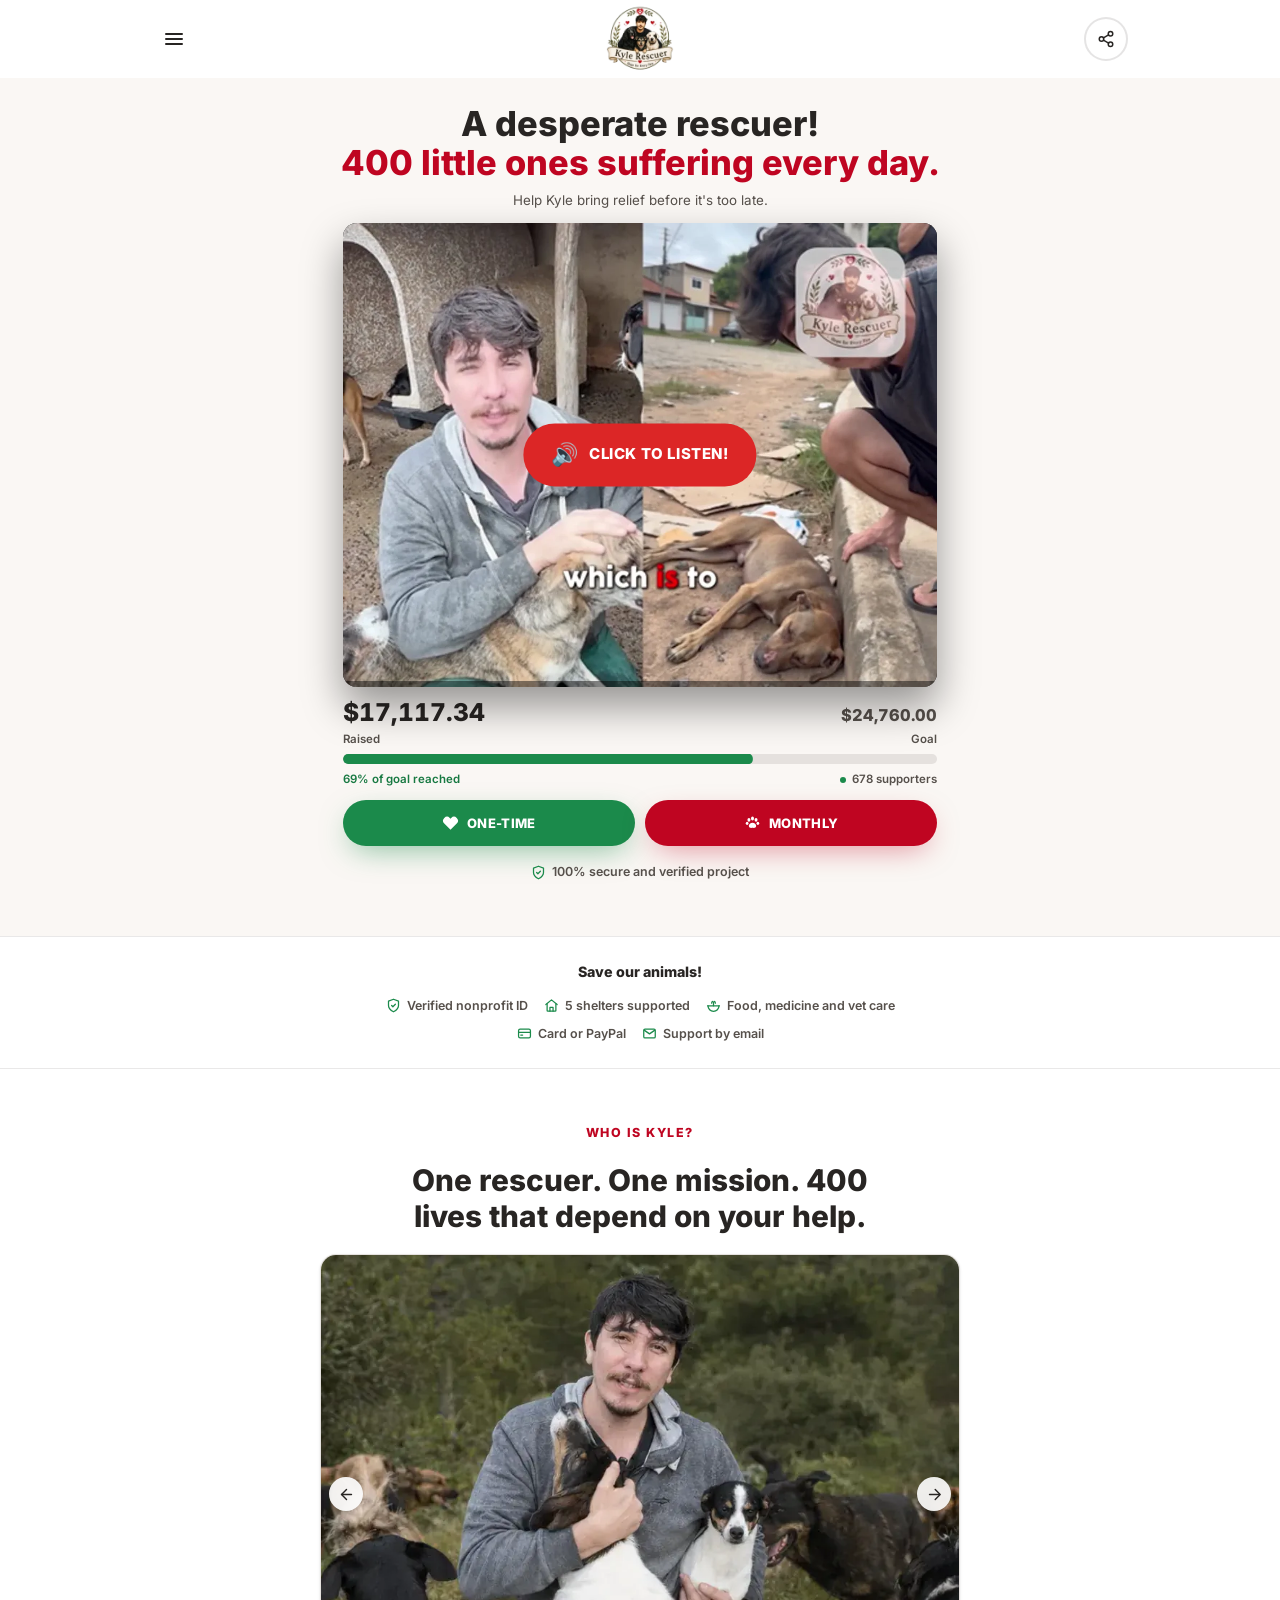
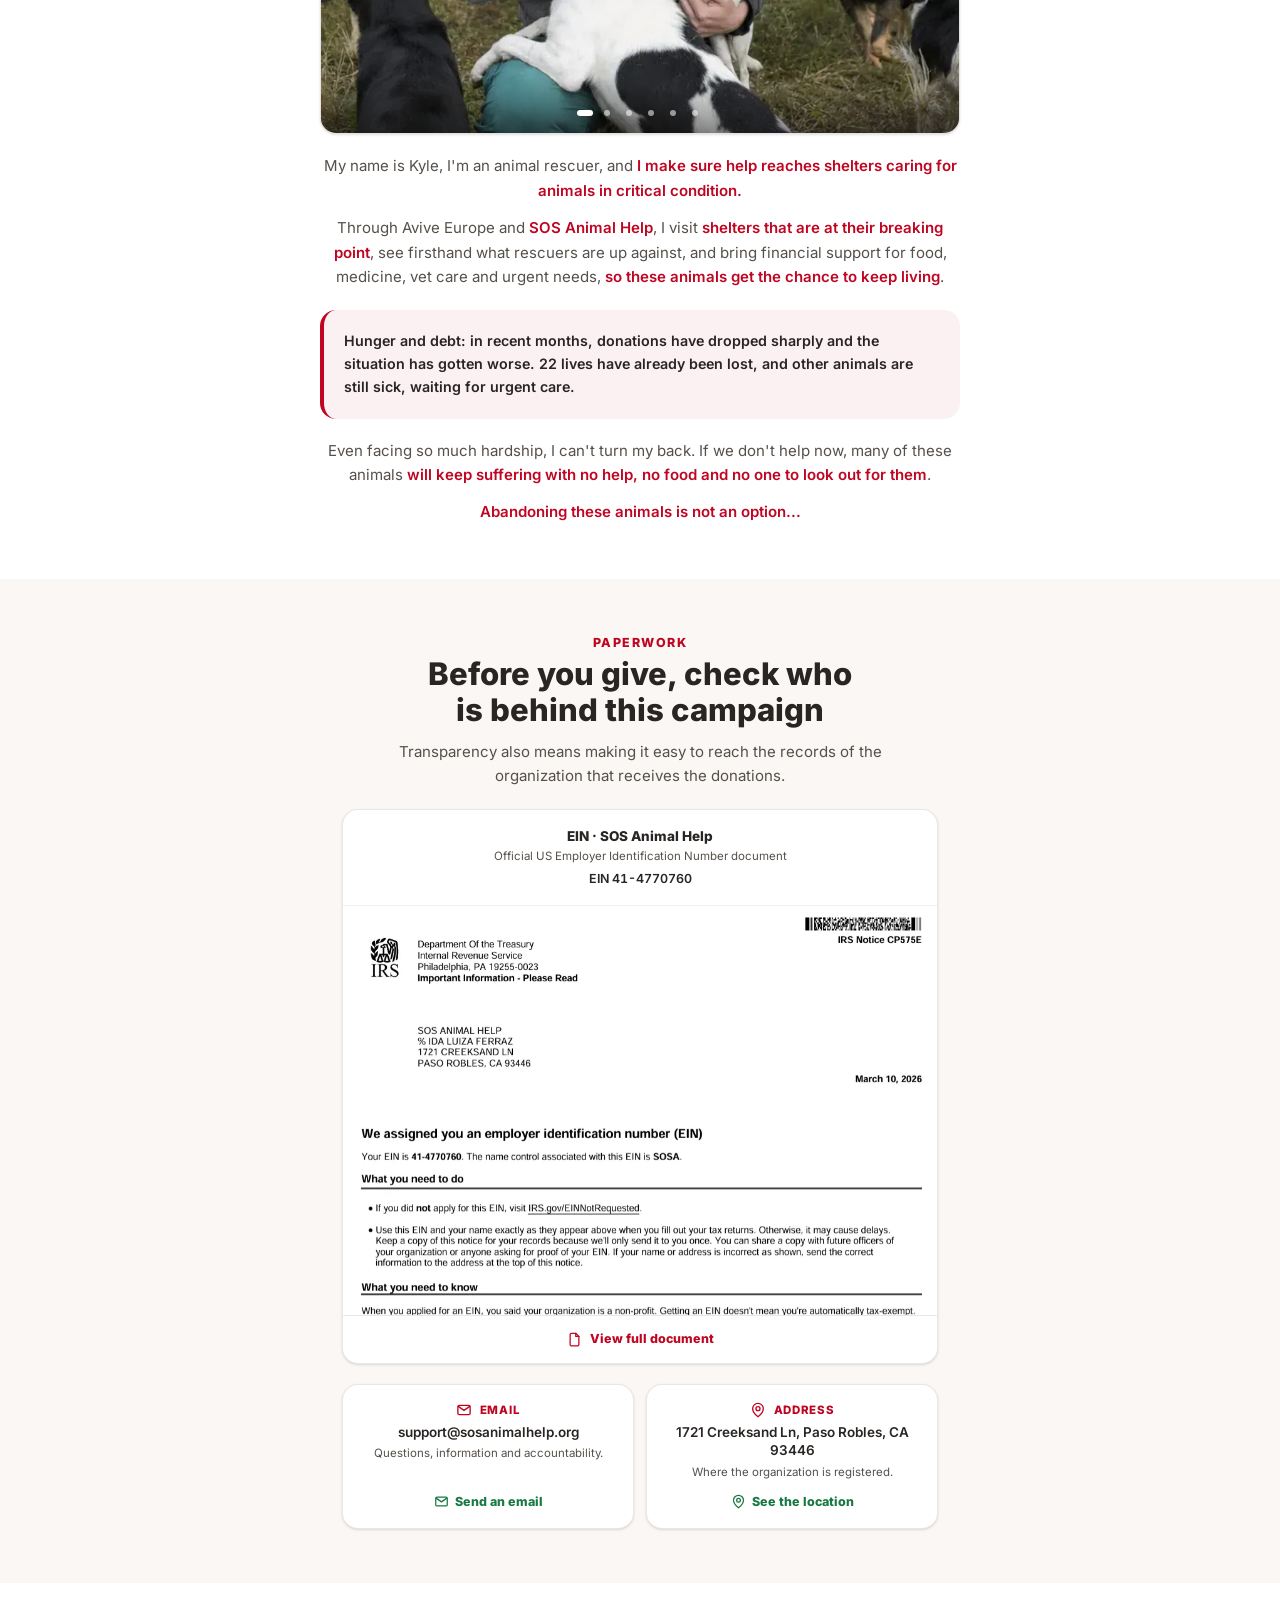
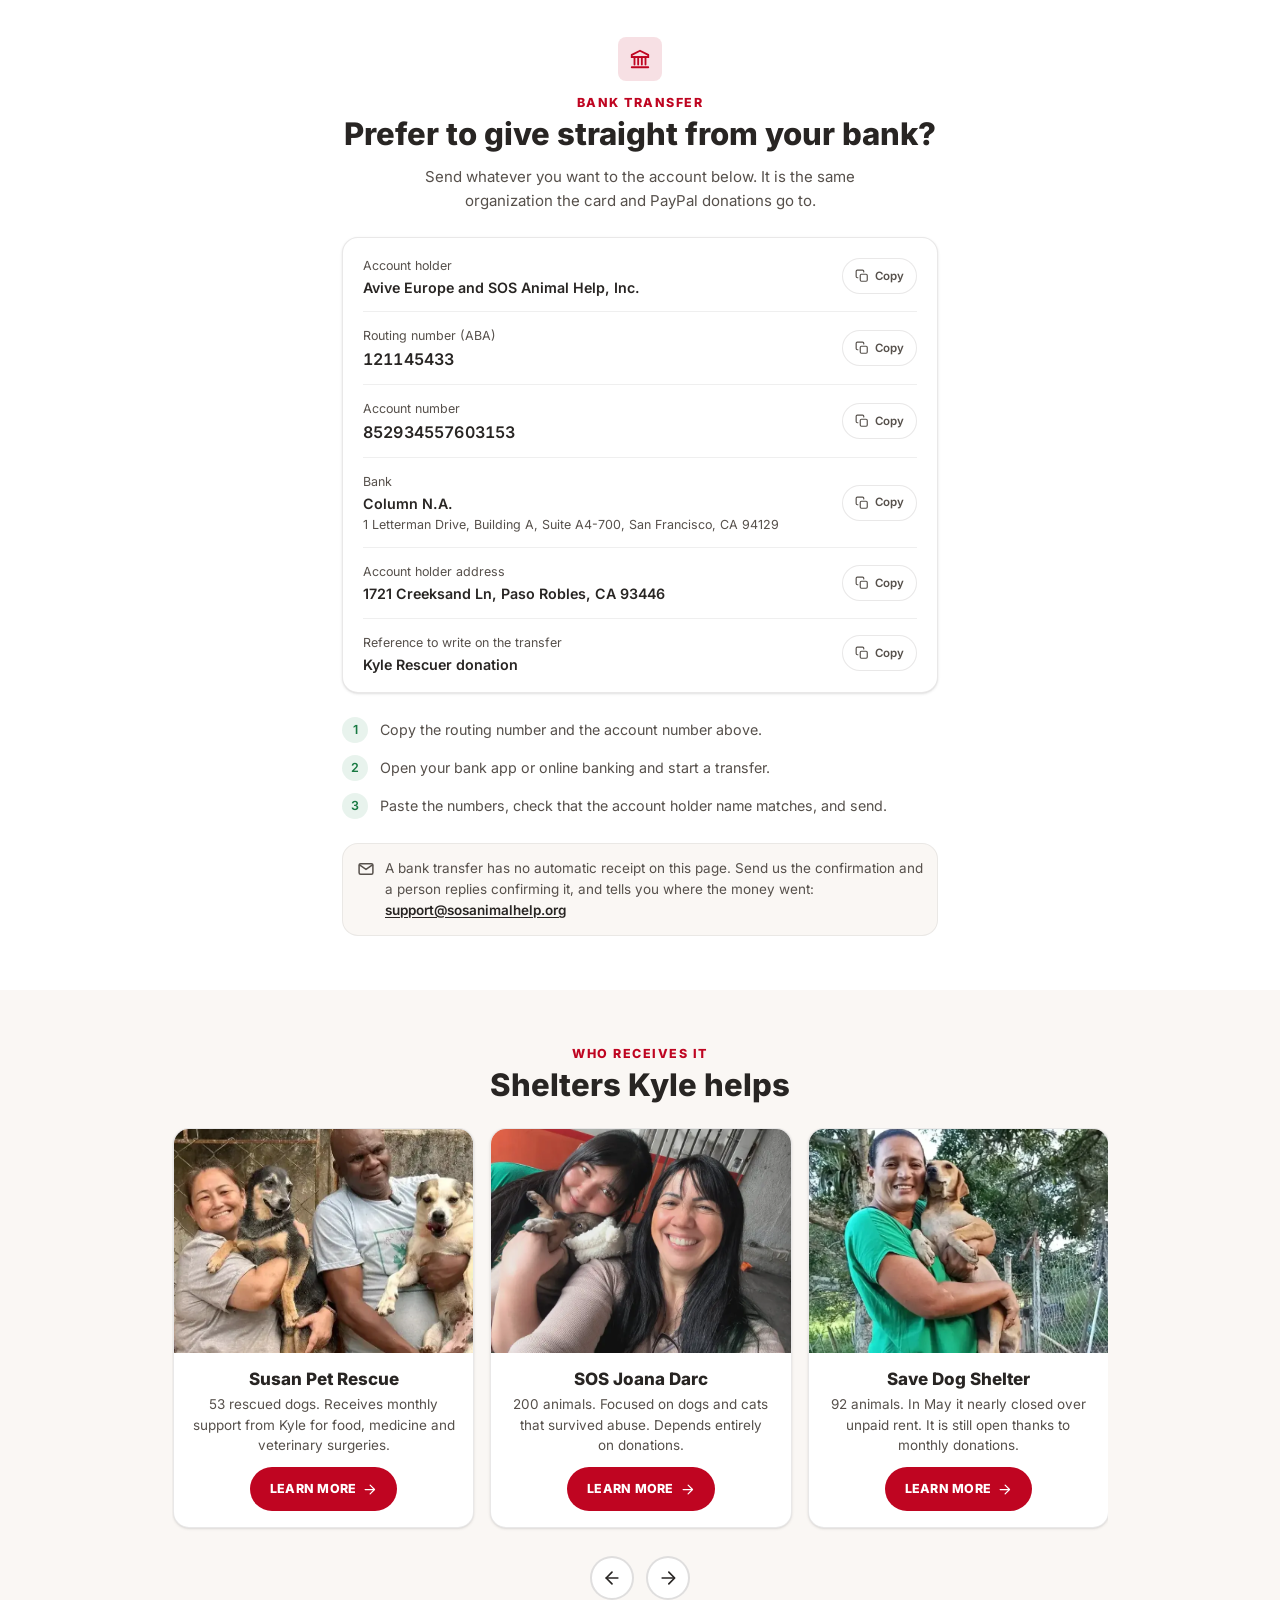
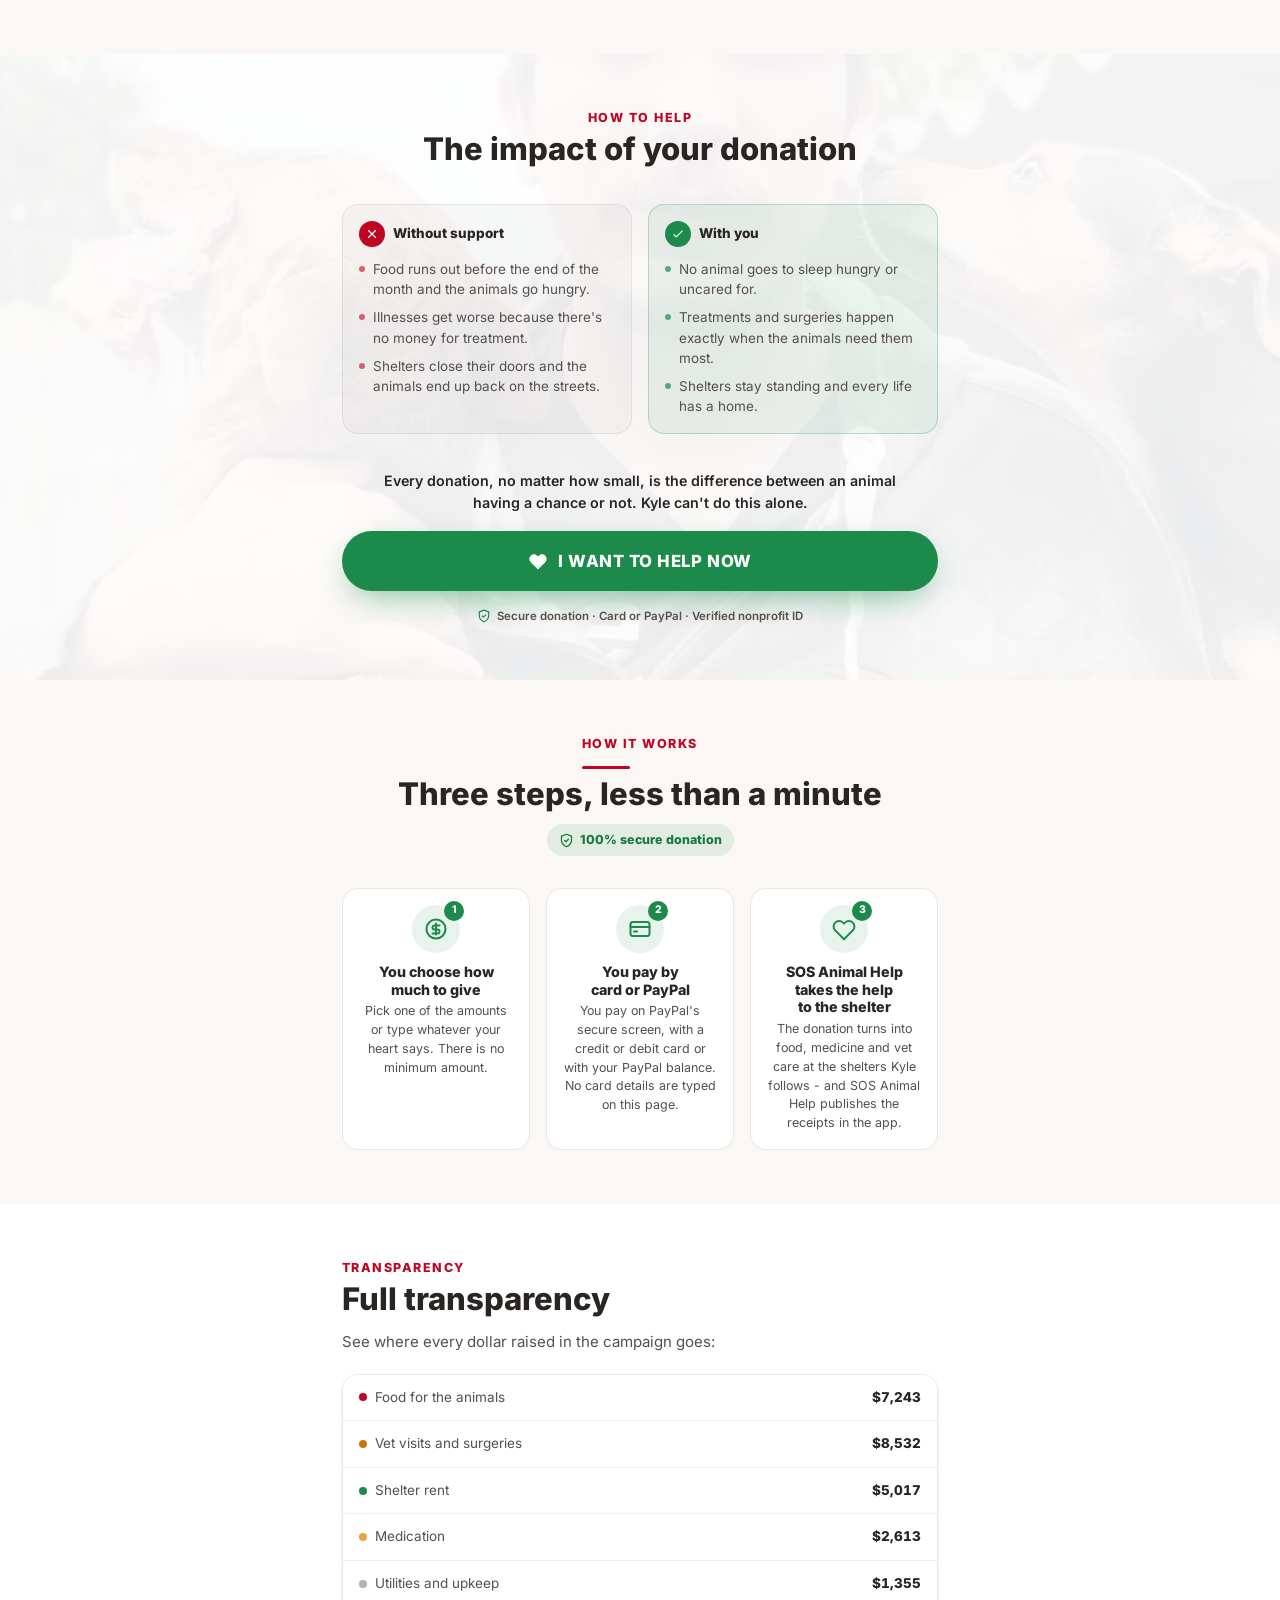
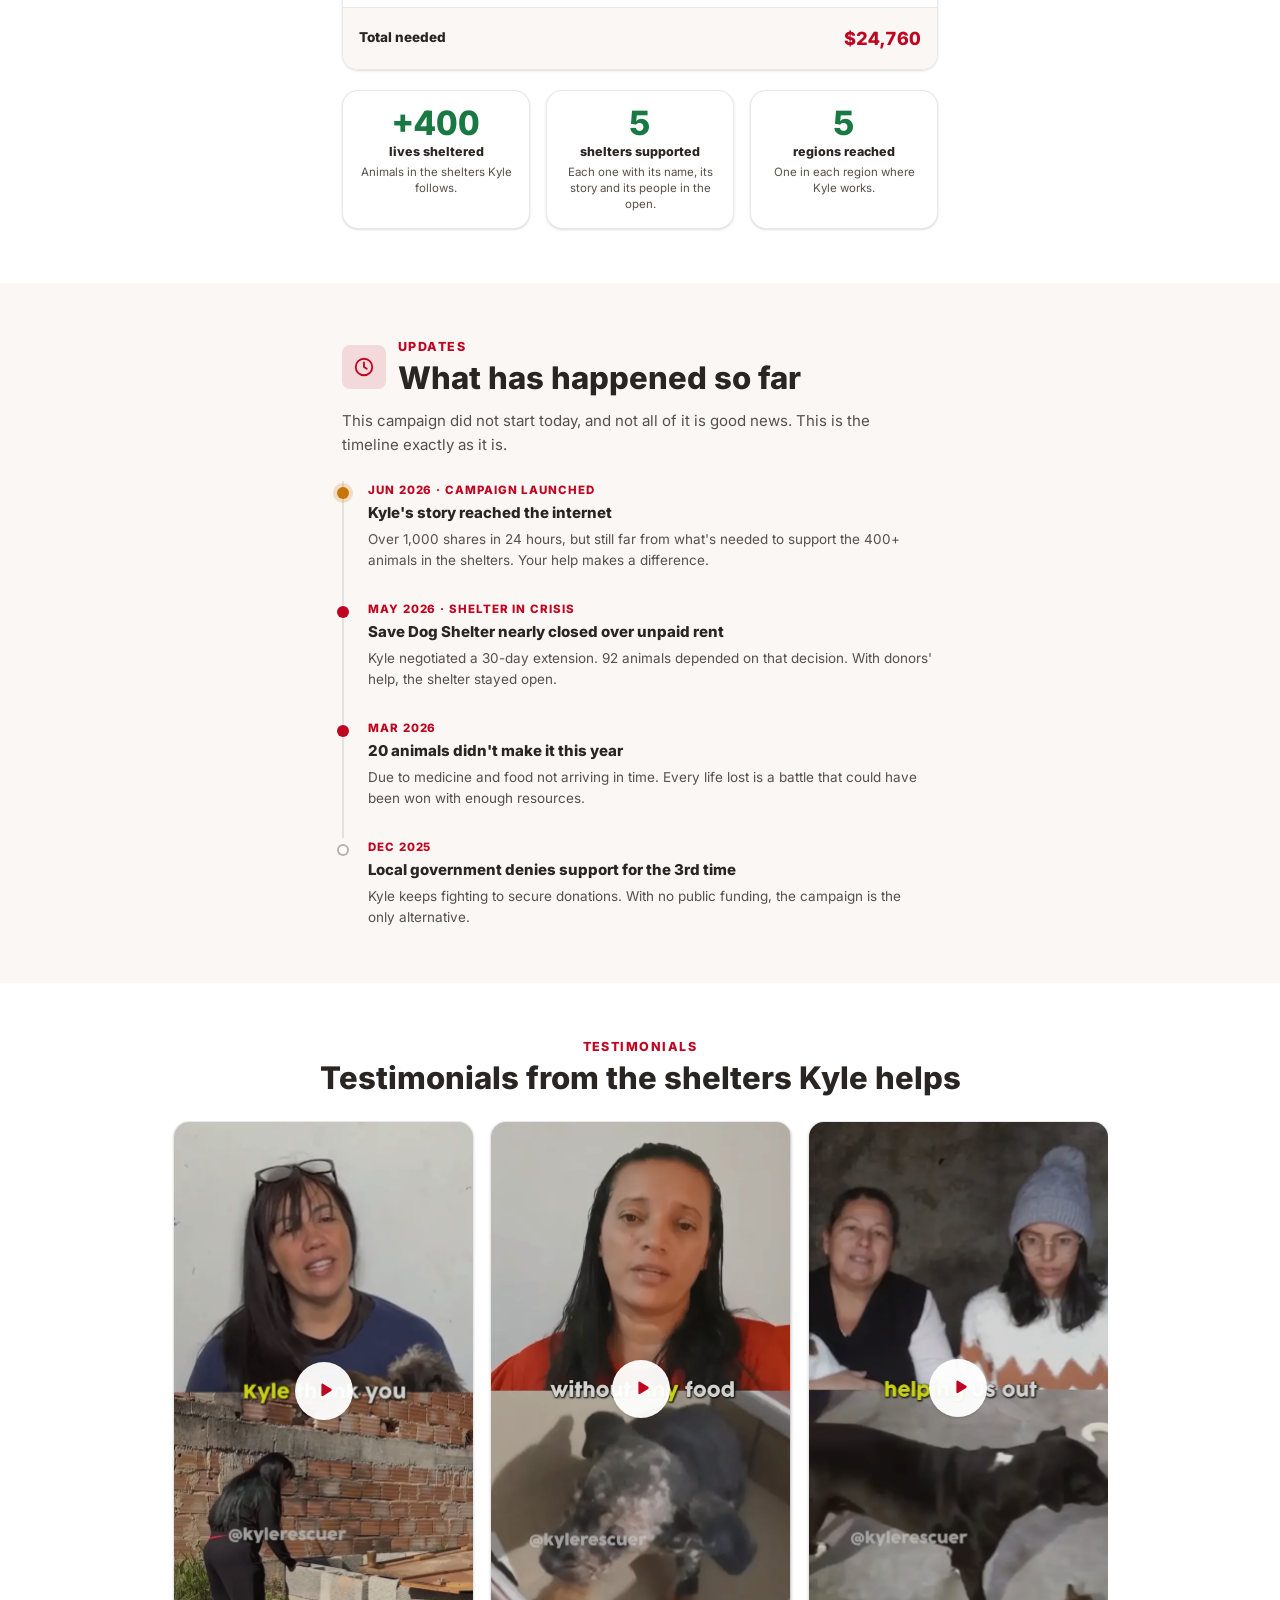
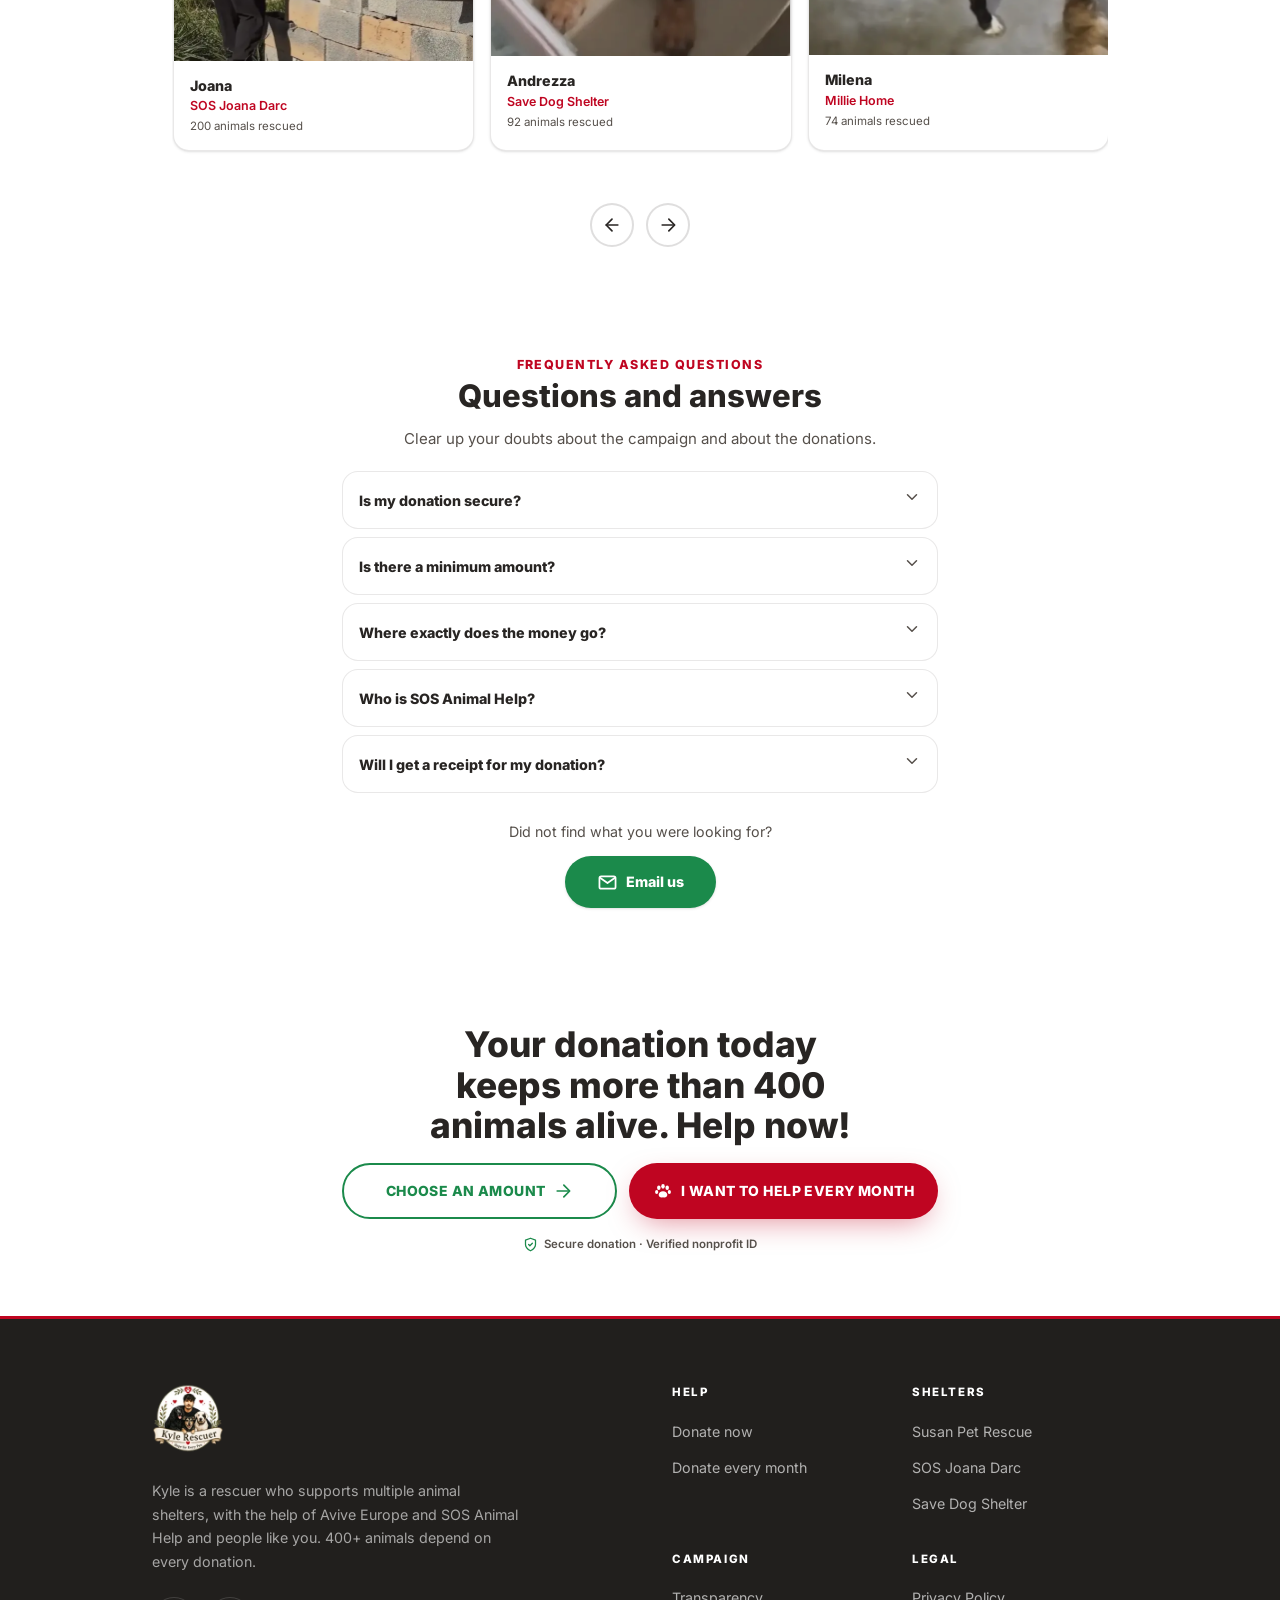
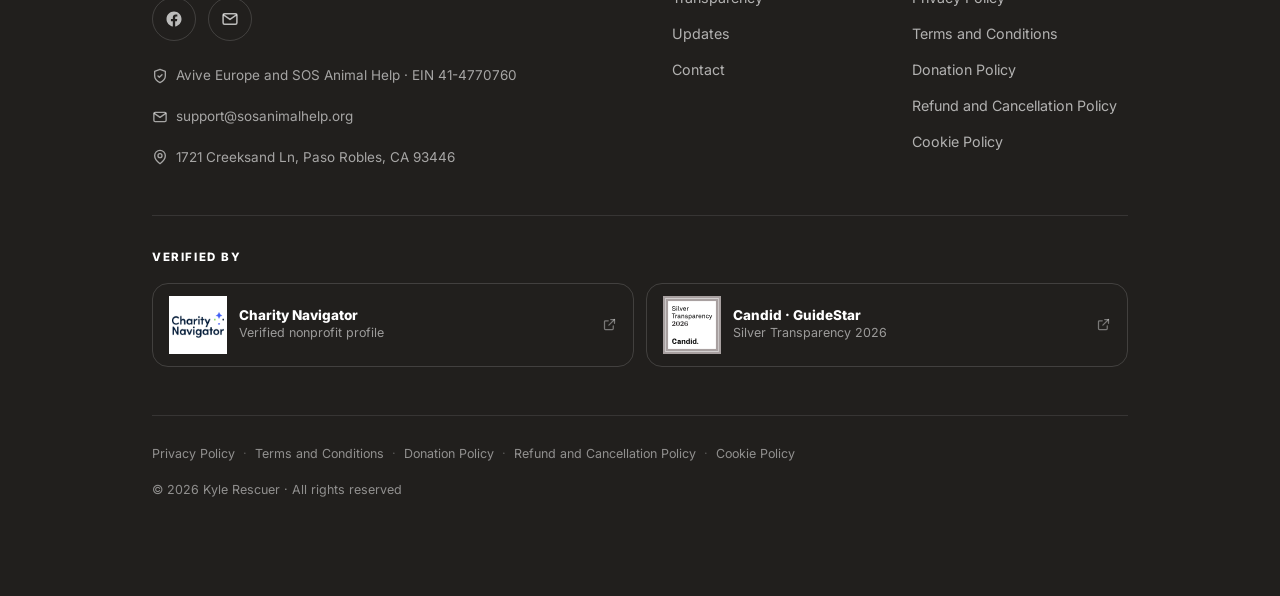
==== commit e07cf153: "feat: update supporter copy to Avive Europe and SOS Animal Help across all sections" ====
--- a/index.html
+++ b/index.html
@@ -1,4 +1,4 @@
 <!DOCTYPE html><html lang="en" class="__variable_dd8d1a h-full antialiased"><head><meta charSet="utf-8"/><meta name="viewport" content="width=device-width, initial-scale=1"/><link rel="preload" href="/_next/static/media/6c596dfcddeca1e9-s.p.woff2" as="font" crossorigin="" type="font/woff2"/><link rel="preload" as="image" href="/caio/logo-kyle.webp"/><link rel="preload" as="image" fetchPriority="high" imageSrcSet="/caio/vsl-poster-680.webp 680w, /caio/vsl-poster.webp 1120w" imageSizes="(min-width: 640px) 594px, calc(100vw - 40px)"/><style data-precedence="next" data-href="/_next/static/css/963a068a236c0ef1.css">@font-face{font-family:inter;src:url(/_next/static/media/6c596dfcddeca1e9-s.p.woff2) format("woff2");font-display:swap;font-weight:400 800}@font-face{font-family:inter Fallback;src:local("Arial");ascent-override:89.79%;descent-override:22.36%;line-gap-override:0.00%;size-adjust:107.89%}.__className_dd8d1a{font-family:inter,inter Fallback}.__variable_dd8d1a{--font-inter:"inter","inter Fallback"}
 
-/*! tailwindcss v4.3.3 | MIT License | https://tailwindcss.com */@layer properties{@supports (((-webkit-hyphens:none)) and (not (margin-trim:inline))) or ((-moz-orient:inline) and (not (color:rgb(from red r g b)))){*,::backdrop,:after,:before{--tw-translate-x:0;--tw-translate-y:0;--tw-translate-z:0;--tw-rotate-x:initial;--tw-rotate-y:initial;--tw-rotate-z:initial;--tw-skew-x:initial;--tw-skew-y:initial;--tw-pan-x:initial;--tw-pan-y:initial;--tw-pinch-zoom:initial;--tw-scroll-snap-strictness:proximity;--tw-divide-y-reverse:0;--tw-border-style:solid;--tw-gradient-position:initial;--tw-gradient-from:#0000;--tw-gradient-via:#0000;--tw-gradient-to:#0000;--tw-gradient-stops:initial;--tw-gradient-via-stops:initial;--tw-gradient-from-position:0%;--tw-gradient-via-position:50%;--tw-gradient-to-position:100%;--tw-leading:initial;--tw-font-weight:initial;--tw-tracking:initial;--tw-ordinal:initial;--tw-slashed-zero:initial;--tw-numeric-figure:initial;--tw-numeric-spacing:initial;--tw-numeric-fraction:initial;--tw-shadow:0 0 #0000;--tw-shadow-color:initial;--tw-shadow-alpha:100%;--tw-inset-shadow:0 0 #0000;--tw-inset-shadow-color:initial;--tw-inset-shadow-alpha:100%;--tw-ring-color:initial;--tw-ring-shadow:0 0 #0000;--tw-inset-ring-color:initial;--tw-inset-ring-shadow:0 0 #0000;--tw-ring-inset:initial;--tw-ring-offset-width:0px;--tw-ring-offset-color:#fff;--tw-ring-offset-shadow:0 0 #0000;--tw-outline-style:solid;--tw-blur:initial;--tw-brightness:initial;--tw-contrast:initial;--tw-grayscale:initial;--tw-hue-rotate:initial;--tw-invert:initial;--tw-opacity:initial;--tw-saturate:initial;--tw-sepia:initial;--tw-drop-shadow:initial;--tw-drop-shadow-color:initial;--tw-drop-shadow-alpha:100%;--tw-drop-shadow-size:initial;--tw-backdrop-blur:initial;--tw-backdrop-brightness:initial;--tw-backdrop-contrast:initial;--tw-backdrop-grayscale:initial;--tw-backdrop-hue-rotate:initial;--tw-backdrop-invert:initial;--tw-backdrop-opacity:initial;--tw-backdrop-saturate:initial;--tw-backdrop-sepia:initial;--tw-duration:initial;--tw-ease:initial;--tw-scale-x:1;--tw-scale-y:1;--tw-scale-z:1;--tw-content:""}}}@layer theme{:host,:root{--font-sans:-apple-system,BlinkMacSystemFont,"Segoe UI",Roboto,"Helvetica Neue","Noto Sans",Arial,sans-serif,"Apple Color Emoji","Segoe UI Emoji","Segoe UI Symbol","Noto Color Emoji";--font-mono:ui-monospace,SFMono-Regular,Menlo,Monaco,Consolas,"Liberation Mono","Courier New",monospace;--color-black:#000;--color-white:#fff;--spacing:.25rem;--font-weight-normal:400;--font-weight-medium:500;--font-weight-semibold:600;--font-weight-bold:700;--font-weight-extrabold:800;--leading-tight:1.25;--leading-snug:1.375;--ease-out:cubic-bezier(0,0,.2,1);--ease-in-out:cubic-bezier(.4,0,.2,1);--animate-spin:spin 1s linear infinite;--default-transition-duration:.15s;--default-transition-timing-function:cubic-bezier(.4,0,.2,1);--default-font-family:var(--font-sans);--default-mono-font-family:var(--font-mono);--font-display:var(--font-display);--font-body:var(--font-body)}}@layer base{*,::backdrop,:after,:before{box-sizing:border-box;border:0 solid;margin:0;padding:0}::file-selector-button{box-sizing:border-box;border:0 solid;margin:0;padding:0}:host,html{-webkit-text-size-adjust:100%;tab-size:4;line-height:1.5;font-family:var(--default-font-family,-apple-system,BlinkMacSystemFont,"Segoe UI",Roboto,"Helvetica Neue","Noto Sans",Arial,sans-serif,"Apple Color Emoji","Segoe UI Emoji","Segoe UI Symbol","Noto Color Emoji");font-feature-settings:var(--default-font-feature-settings,normal);font-variation-settings:var(--default-font-variation-settings,normal);-webkit-tap-highlight-color:transparent}hr{height:0;color:inherit;border-top-width:1px}abbr:where([title]){-webkit-text-decoration:underline dotted;text-decoration:underline dotted}h1,h2,h3,h4,h5,h6{font-size:inherit;font-weight:inherit}a{color:inherit;-webkit-text-decoration:inherit;text-decoration:inherit}b,strong{font-weight:bolder}code,kbd,pre,samp{font-family:var(--default-mono-font-family,ui-monospace,SFMono-Regular,Menlo,Monaco,Consolas,"Liberation Mono","Courier New",monospace);font-feature-settings:var(--default-mono-font-feature-settings,normal);font-variation-settings:var(--default-mono-font-variation-settings,normal);font-size:1em}small{font-size:80%}sub,sup{vertical-align:baseline;font-size:75%;line-height:0;position:relative}sub{bottom:-.25em}sup{top:-.5em}table{text-indent:0;border-color:inherit;border-collapse:collapse}:-moz-focusring:where(:not(iframe)){outline:auto}progress{vertical-align:baseline}summary{display:list-item}menu,ol,ul{list-style:none}audio,canvas,embed,iframe,img,object,svg,video{vertical-align:middle;display:block}img,video{max-width:100%;height:auto}button,input,optgroup,select,textarea{font:inherit;font-feature-settings:inherit;font-variation-settings:inherit;letter-spacing:inherit;color:inherit;opacity:1;background-color:#0000;border-radius:0}::file-selector-button{font:inherit;font-feature-settings:inherit;font-variation-settings:inherit;letter-spacing:inherit;color:inherit;opacity:1;background-color:#0000;border-radius:0}:where(select:is([multiple],[size])) optgroup{font-weight:bolder}:where(select:is([multiple],[size])) optgroup option{padding-inline-start:20px}::file-selector-button{margin-inline-end:4px}::placeholder{opacity:1}@supports (not ((-webkit-appearance:-apple-pay-button))) or (contain-intrinsic-size:1px){::placeholder{color:currentColor}@supports (color:color-mix(in lab,red,red)){::placeholder{color:color-mix(in oklab,currentcolor 50%,transparent)}}}textarea{resize:vertical}::-webkit-search-decoration{-webkit-appearance:none}::-webkit-date-and-time-value{min-height:1lh;text-align:inherit}::-webkit-datetime-edit{display:inline-flex}::-webkit-datetime-edit-fields-wrapper{padding:0}::-webkit-datetime-edit,::-webkit-datetime-edit-year-field{padding-block:0}::-webkit-datetime-edit-day-field,::-webkit-datetime-edit-month-field{padding-block:0}::-webkit-datetime-edit-hour-field,::-webkit-datetime-edit-minute-field{padding-block:0}::-webkit-datetime-edit-millisecond-field,::-webkit-datetime-edit-second-field{padding-block:0}::-webkit-datetime-edit-meridiem-field{padding-block:0}::-webkit-calendar-picker-indicator{line-height:1}:-moz-ui-invalid{box-shadow:none}button,input:where([type=button],[type=reset],[type=submit]){appearance:button}::file-selector-button{appearance:button}::-webkit-inner-spin-button,::-webkit-outer-spin-button{height:auto}[hidden]:where(:not([hidden=until-found])){display:none!important}html{scroll-behavior:smooth}body{background-color:var(--sos-surface);color:var(--sos-ink-900);font-family:var(--font-body);font-size:clamp(.938rem,.913rem + .109vw,1rem);line-height:var(--lh-body);-webkit-font-smoothing:antialiased;text-rendering:optimizelegibility}h1,h2,h3{font-family:var(--font-display);text-wrap:balance}p{text-wrap:pretty}:where(button,[role=button]):not(:disabled){cursor:pointer}:where(a,button,input,select,textarea,summary,[tabindex]):focus-visible{outline:3px solid var(--sos-action);outline-offset:2px;border-radius:2px}::selection{background:var(--sos-action);color:var(--sos-action-ink)}:where([id]){scroll-margin-top:calc(var(--header-h) + 12px)}}@layer components{.container-grid{max-width:1140px}.container-grid,.container-wide{width:100%;margin-inline:auto;padding-inline:20px}.container-wide{max-width:1280px}@media (min-width:768px){.container-wide{padding-inline:40px}}.container-narrow{width:100%;max-width:var(--grid-narrow);margin-inline:auto;padding-inline:20px}@media (min-width:768px){.container-narrow{padding-inline:32px}}.screen-section{height:calc(100svh - var(--header-h));flex-direction:column;justify-content:center;display:flex}.screen-section__flex{flex:auto;min-height:0}.band-night{background-color:var(--sos-night);color:#fff}.band-night h1,.band-night h2,.band-night h3{color:#fff}.band-night p{color:#ffffffb8}.prose-campaign p{max-width:var(--measure);color:var(--sos-ink-600);margin-bottom:16px}.prose-campaign p:last-child{margin-bottom:0}}@layer utilities{.pointer-events-none{pointer-events:none}.visible{visibility:visible}.sr-only{clip-path:inset(50%);white-space:nowrap;border-width:0;width:1px;height:1px;margin:-1px;padding:0;overflow:hidden}.absolute,.sr-only{position:absolute}.fixed{position:fixed}.relative{position:relative}.static{position:static}.sticky{position:sticky}.inset-0{inset:0}.inset-x-0{inset-inline:0}.inset-y-0{inset-block:0}.-top-1{top:calc(var(--spacing) * -1)}.-top-2{top:calc(var(--spacing) * -2)}.-top-3{top:calc(var(--spacing) * -3)}.top-0{top:0}.top-1\/2{top:50%}.top-2\.5{top:calc(var(--spacing) * 2.5)}.top-3{top:calc(var(--spacing) * 3)}.top-\[6px\]{top:6px}.-right-1{right:calc(var(--spacing) * -1)}.right-0{right:0}.right-2{right:calc(var(--spacing) * 2)}.right-2\.5{right:calc(var(--spacing) * 2.5)}.right-3{right:calc(var(--spacing) * 3)}.bottom-0{bottom:0}.bottom-0\.5{bottom:calc(var(--spacing) * .5)}.bottom-full{bottom:100%}.-left-\[7px\]{left:-7px}.left-0{left:0}.left-1\/2{left:50%}.left-2{left:calc(var(--spacing) * 2)}.left-3{left:calc(var(--spacing) * 3)}.left-6{left:calc(var(--spacing) * 6)}.isolate{isolation:isolate}.z-0{z-index:0}.z-10{z-index:10}.z-20{z-index:20}.z-30{z-index:30}.z-40{z-index:40}.z-50{z-index:50}.z-60{z-index:60}.z-65{z-index:65}.z-\[55\]{z-index:55}.z-\[60\]{z-index:60}.z-\[65\]{z-index:65}.z-\[70\]{z-index:70}.order-first{order:-9999}.col-span-2{grid-column:span 2/span 2}.container{width:100%}@media (min-width:40rem){.container{max-width:40rem}}@media (min-width:48rem){.container{max-width:48rem}}@media (min-width:64rem){.container{max-width:64rem}}@media (min-width:80rem){.container{max-width:80rem}}@media (min-width:96rem){.container{max-width:96rem}}.m-0{margin:0}.-mx-4{margin-inline:calc(var(--spacing) * -4)}.-mx-5{margin-inline:calc(var(--spacing) * -5)}.mx-auto{margin-inline:auto}.-mt-1\.5{margin-top:calc(var(--spacing) * -1.5)}.-mt-3{margin-top:calc(var(--spacing) * -3)}.mt-0\.5{margin-top:calc(var(--spacing) * .5)}.mt-1{margin-top:var(--spacing)}.mt-1\.5{margin-top:calc(var(--spacing) * 1.5)}.mt-2{margin-top:calc(var(--spacing) * 2)}.mt-3{margin-top:calc(var(--spacing) * 3)}.mt-5{margin-top:calc(var(--spacing) * 5)}.mt-\[2px\]{margin-top:2px}.mt-\[5px\]{margin-top:5px}.mt-\[7px\]{margin-top:7px}.mt-auto{margin-top:auto}.mb-2{margin-bottom:calc(var(--spacing) * 2)}.mb-3{margin-bottom:calc(var(--spacing) * 3)}.mb-4{margin-bottom:calc(var(--spacing) * 4)}.-ml-\[2px\]{margin-left:-2px}.ml-\[3px\]{margin-left:3px}.ml-auto{margin-left:auto}.block{display:block}.contents{display:contents}.flex{display:flex}.grid{display:grid}.hidden{display:none}.inline{display:inline}.inline-block{display:inline-block}.inline-flex{display:inline-flex}.table{display:table}.aspect-\[3\/4\]{aspect-ratio:3/4}.aspect-\[4\/3\]{aspect-ratio:4/3}.aspect-\[4\/5\]{aspect-ratio:4/5}.aspect-\[7\/6\]{aspect-ratio:7/6}.aspect-\[9\/16\]{aspect-ratio:9/16}.aspect-\[16\/7\]{aspect-ratio:16/7}.aspect-\[16\/9\]{aspect-ratio:16/9}.aspect-\[16\/11\]{aspect-ratio:16/11}.aspect-auto{aspect-ratio:auto}.aspect-square{aspect-ratio:1}.h-0{height:0}.h-1\.5{height:calc(var(--spacing) * 1.5)}.h-2{height:calc(var(--spacing) * 2)}.h-3{height:calc(var(--spacing) * 3)}.h-6{height:calc(var(--spacing) * 6)}.h-\[3px\]{height:3px}.h-\[5px\]{height:5px}.h-\[6px\]{height:6px}.h-\[7px\]{height:7px}.h-\[10px\]{height:10px}.h-\[11px\]{height:11px}.h-\[14px\]{height:14px}.h-\[16px\]{height:16px}.h-\[18px\]{height:18px}.h-\[20px\]{height:20px}.h-\[24px\]{height:24px}.h-\[26px\]{height:26px}.h-\[28px\]{height:28px}.h-\[30px\]{height:30px}.h-\[32px\]{height:32px}.h-\[34px\]{height:34px}.h-\[36px\]{height:36px}.h-\[38px\]{height:38px}.h-\[40px\]{height:40px}.h-\[44px\]{height:44px}.h-\[45px\]{height:45px}.h-\[48px\]{height:48px}.h-\[52px\]{height:52px}.h-\[56px\]{height:56px}.h-\[58px\]{height:58px}.h-\[64px\]{height:64px}.h-\[68px\]{height:68px}.h-\[72px\]{height:72px}.h-\[84px\]{height:84px}.h-\[88px\]{height:88px}.h-\[100dvh\]{height:100dvh}.h-\[112px\]{height:112px}.h-\[var\(--header-h\)\]{height:var(--header-h)}.h-auto{height:auto}.h-full{height:100%}.h-px{height:1px}.max-h-\[92dvh\]{max-height:92dvh}.max-h-\[92svh\]{max-height:92svh}.max-h-\[94dvh\]{max-height:94dvh}.max-h-\[230px\]{max-height:230px}.min-h-0{min-height:0}.min-h-\[36px\]{min-height:36px}.min-h-\[40px\]{min-height:40px}.min-h-\[42px\]{min-height:42px}.min-h-\[44px\]{min-height:44px}.min-h-\[46px\]{min-height:46px}.min-h-\[48px\]{min-height:48px}.min-h-\[50px\]{min-height:50px}.min-h-\[52px\]{min-height:52px}.min-h-\[56px\]{min-height:56px}.min-h-\[58px\]{min-height:58px}.min-h-\[60px\]{min-height:60px}.min-h-\[72px\]{min-height:72px}.min-h-\[240px\]{min-height:240px}.min-h-\[clamp\(2\.875rem\,5\.2vh\,3\.25rem\)\]{min-height:clamp(2.875rem,5.2vh,3.25rem)}.min-h-dvh{min-height:100dvh}.min-h-full{min-height:100%}.min-h-svh{min-height:100svh}.w-1\.5{width:calc(var(--spacing) * 1.5)}.w-2{width:calc(var(--spacing) * 2)}.w-3{width:calc(var(--spacing) * 3)}.w-4{width:calc(var(--spacing) * 4)}.w-\[1\%\]{width:1%}.w-\[5px\]{width:5px}.w-\[6px\]{width:6px}.w-\[7px\]{width:7px}.w-\[10px\]{width:10px}.w-\[11px\]{width:11px}.w-\[14px\]{width:14px}.w-\[16px\]{width:16px}.w-\[17px\]{width:17px}.w-\[18px\]{width:18px}.w-\[20px\]{width:20px}.w-\[24px\]{width:24px}.w-\[26px\]{width:26px}.w-\[28px\]{width:28px}.w-\[30px\]{width:30px}.w-\[32px\]{width:32px}.w-\[34px\]{width:34px}.w-\[36px\]{width:36px}.w-\[38px\]{width:38px}.w-\[40px\]{width:40px}.w-\[44px\]{width:44px}.w-\[48px\]{width:48px}.w-\[52px\]{width:52px}.w-\[56px\]{width:56px}.w-\[58px\]{width:58px}.w-\[64px\]{width:64px}.w-\[68px\]{width:68px}.w-\[72px\]{width:72px}.w-\[84px\]{width:84px}.w-\[88px\]{width:88px}.w-\[260px\]{width:260px}.w-\[min\(86vw\,340px\)\]{width:min(86vw,340px)}.w-auto{width:auto}.w-fit{width:fit-content}.w-full{width:100%}.max-w-\[24ch\]{max-width:24ch}.max-w-\[36ch\]{max-width:36ch}.max-w-\[40ch\]{max-width:40ch}.max-w-\[42ch\]{max-width:42ch}.max-w-\[46ch\]{max-width:46ch}.max-w-\[54ch\]{max-width:54ch}.max-w-\[62ch\]{max-width:62ch}.max-w-\[72ch\]{max-width:72ch}.max-w-\[380px\]{max-width:380px}.max-w-\[400px\]{max-width:400px}.max-w-\[420px\]{max-width:420px}.max-w-\[460px\]{max-width:460px}.max-w-\[480px\]{max-width:480px}.max-w-\[520px\]{max-width:520px}.max-w-\[640px\]{max-width:640px}.max-w-\[660px\]{max-width:660px}.max-w-\[760px\]{max-width:760px}.max-w-\[860px\]{max-width:860px}.max-w-\[960px\]{max-width:960px}.max-w-\[var\(--hero-col\)\]{max-width:var(--hero-col)}.min-w-0{min-width:0}.min-w-\[640px\]{min-width:640px}.flex-1{flex:1}.flex-shrink,.shrink{flex-shrink:1}.shrink-0{flex-shrink:0}.basis-0{flex-basis:0}.basis-\[150px\]{flex-basis:150px}.border-collapse{border-collapse:collapse}.origin-left{transform-origin:0}.-translate-x-1\/2{--tw-translate-x:calc(calc(1 / 2 * 100%) * -1)}.-translate-x-1\/2,.-translate-y-1\/2{translate:var(--tw-translate-x) var(--tw-translate-y)}.-translate-y-1\/2{--tw-translate-y:calc(calc(1 / 2 * 100%) * -1)}.transform{transform:var(--tw-rotate-x,) var(--tw-rotate-y,) var(--tw-rotate-z,) var(--tw-skew-x,) var(--tw-skew-y,)}.animate-spin{animation:var(--animate-spin)}.cursor-pointer{cursor:pointer}.touch-pan-y{--tw-pan-y:pan-y;touch-action:var(--tw-pan-x,) var(--tw-pan-y,) var(--tw-pinch-zoom,)}.resize{resize:both}.snap-x{scroll-snap-type:x var(--tw-scroll-snap-strictness)}.snap-mandatory{--tw-scroll-snap-strictness:mandatory}.snap-center{scroll-snap-align:center}.list-disc{list-style-type:disc}.list-none{list-style-type:none}.appearance-none{appearance:none}.grid-cols-1{grid-template-columns:repeat(1,minmax(0,1fr))}.grid-cols-2{grid-template-columns:repeat(2,minmax(0,1fr))}.grid-cols-3{grid-template-columns:repeat(3,minmax(0,1fr))}.grid-cols-\[1fr_auto_1fr\]{grid-template-columns:1fr auto 1fr}.flex-col{flex-direction:column}.flex-wrap{flex-wrap:wrap}.content-start{align-content:flex-start}.items-baseline{align-items:baseline}.items-center{align-items:center}.items-en